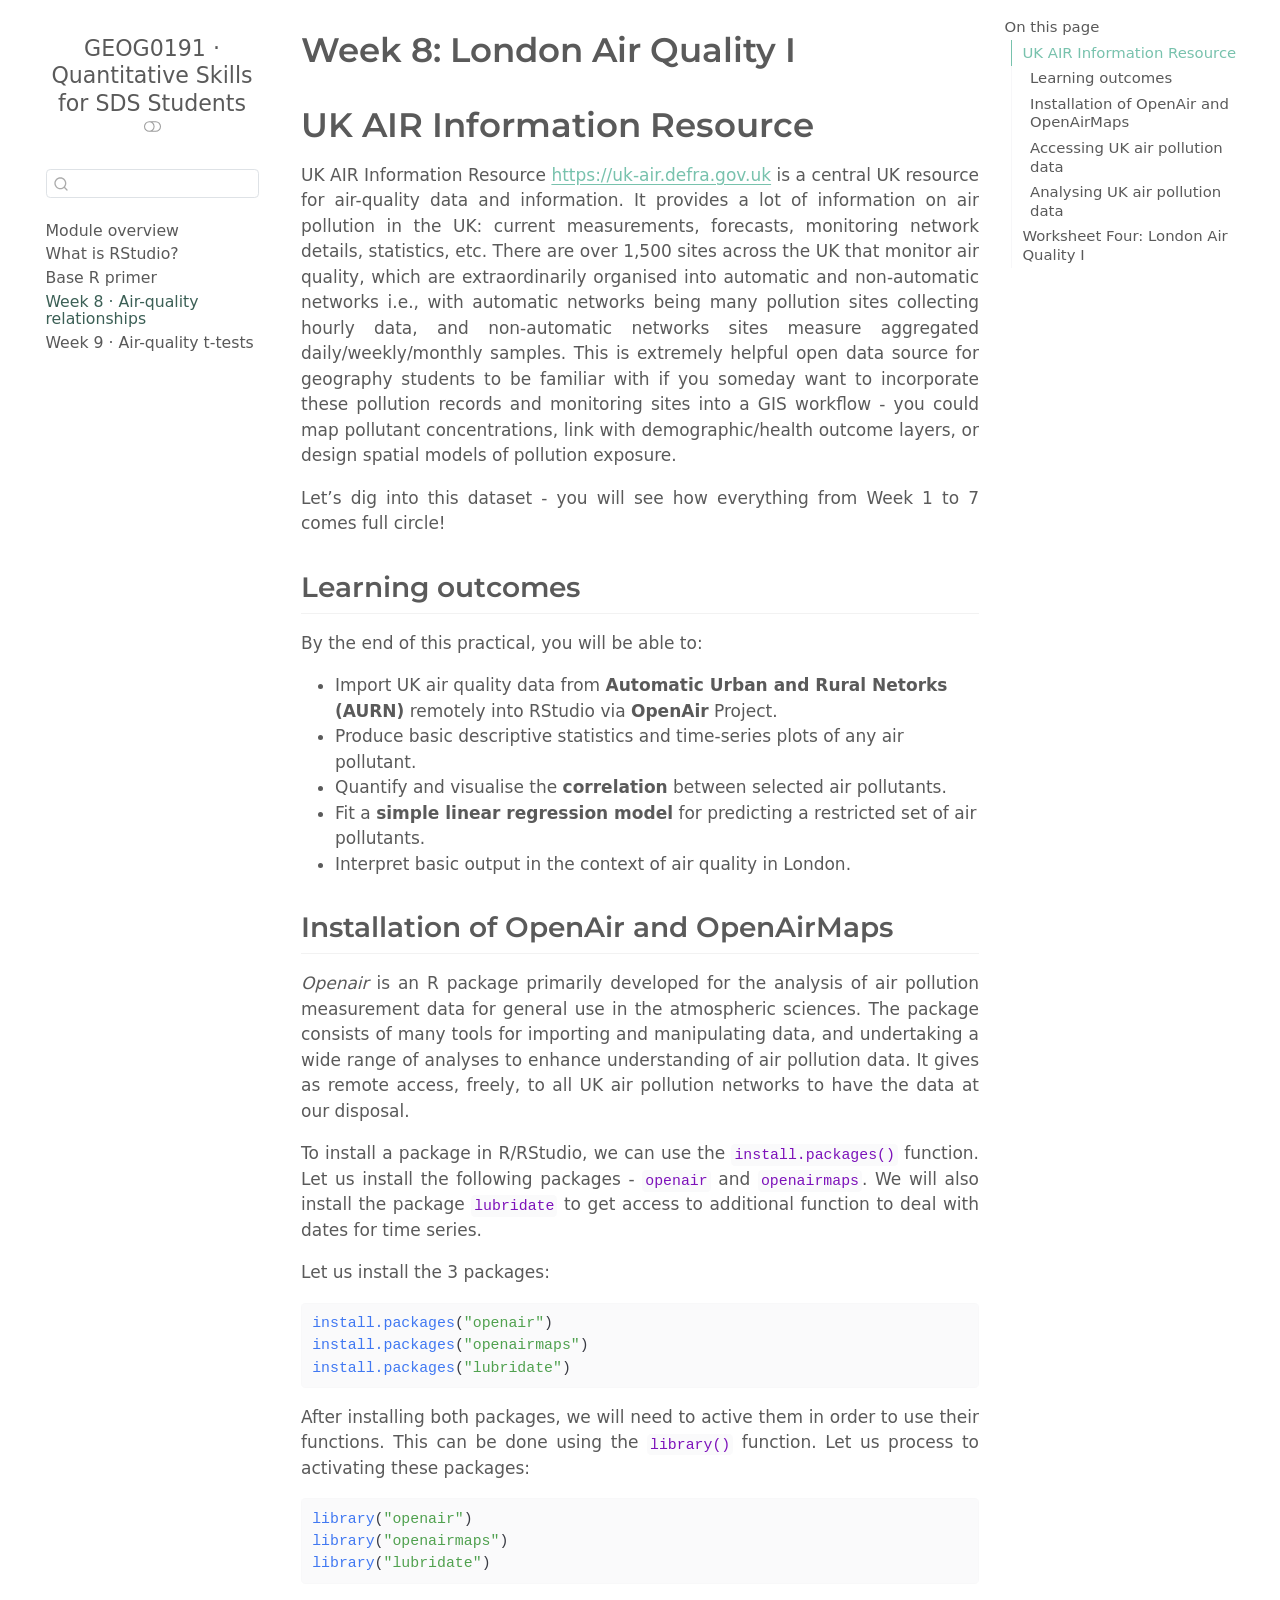
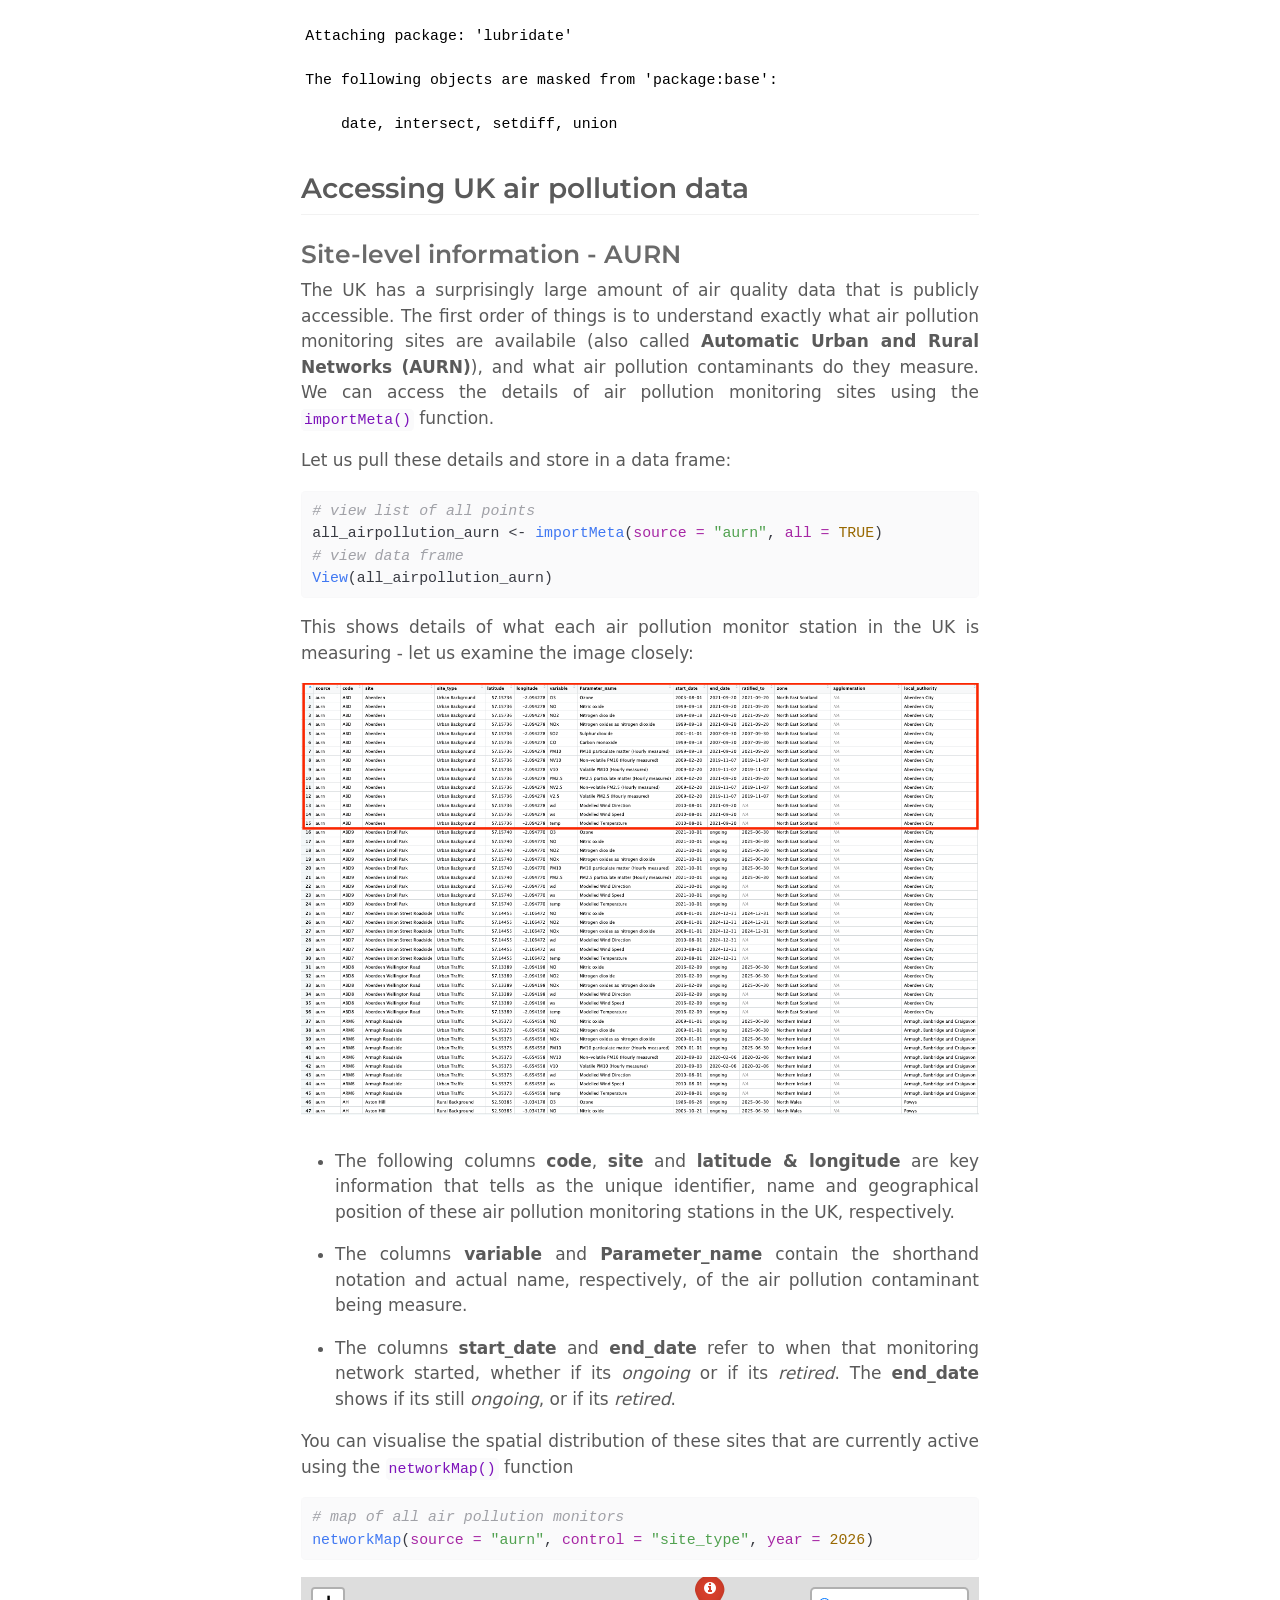
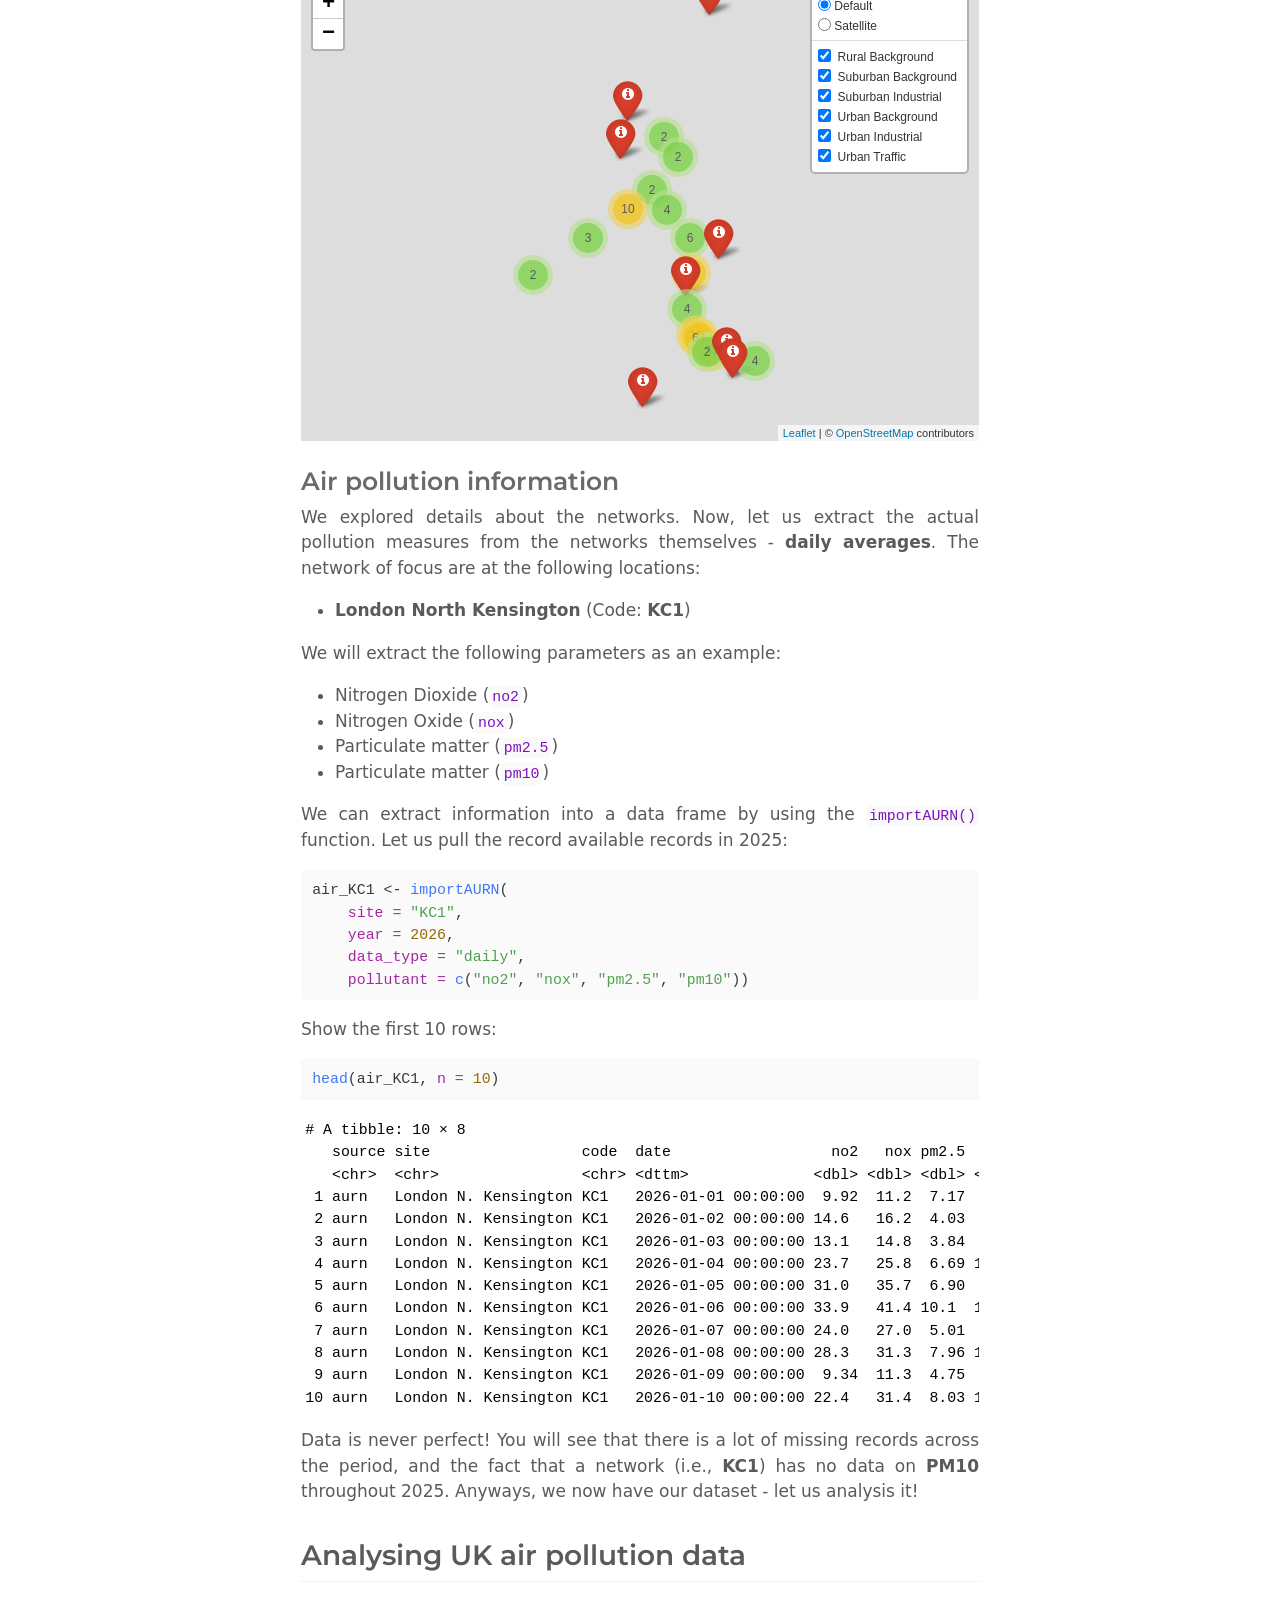
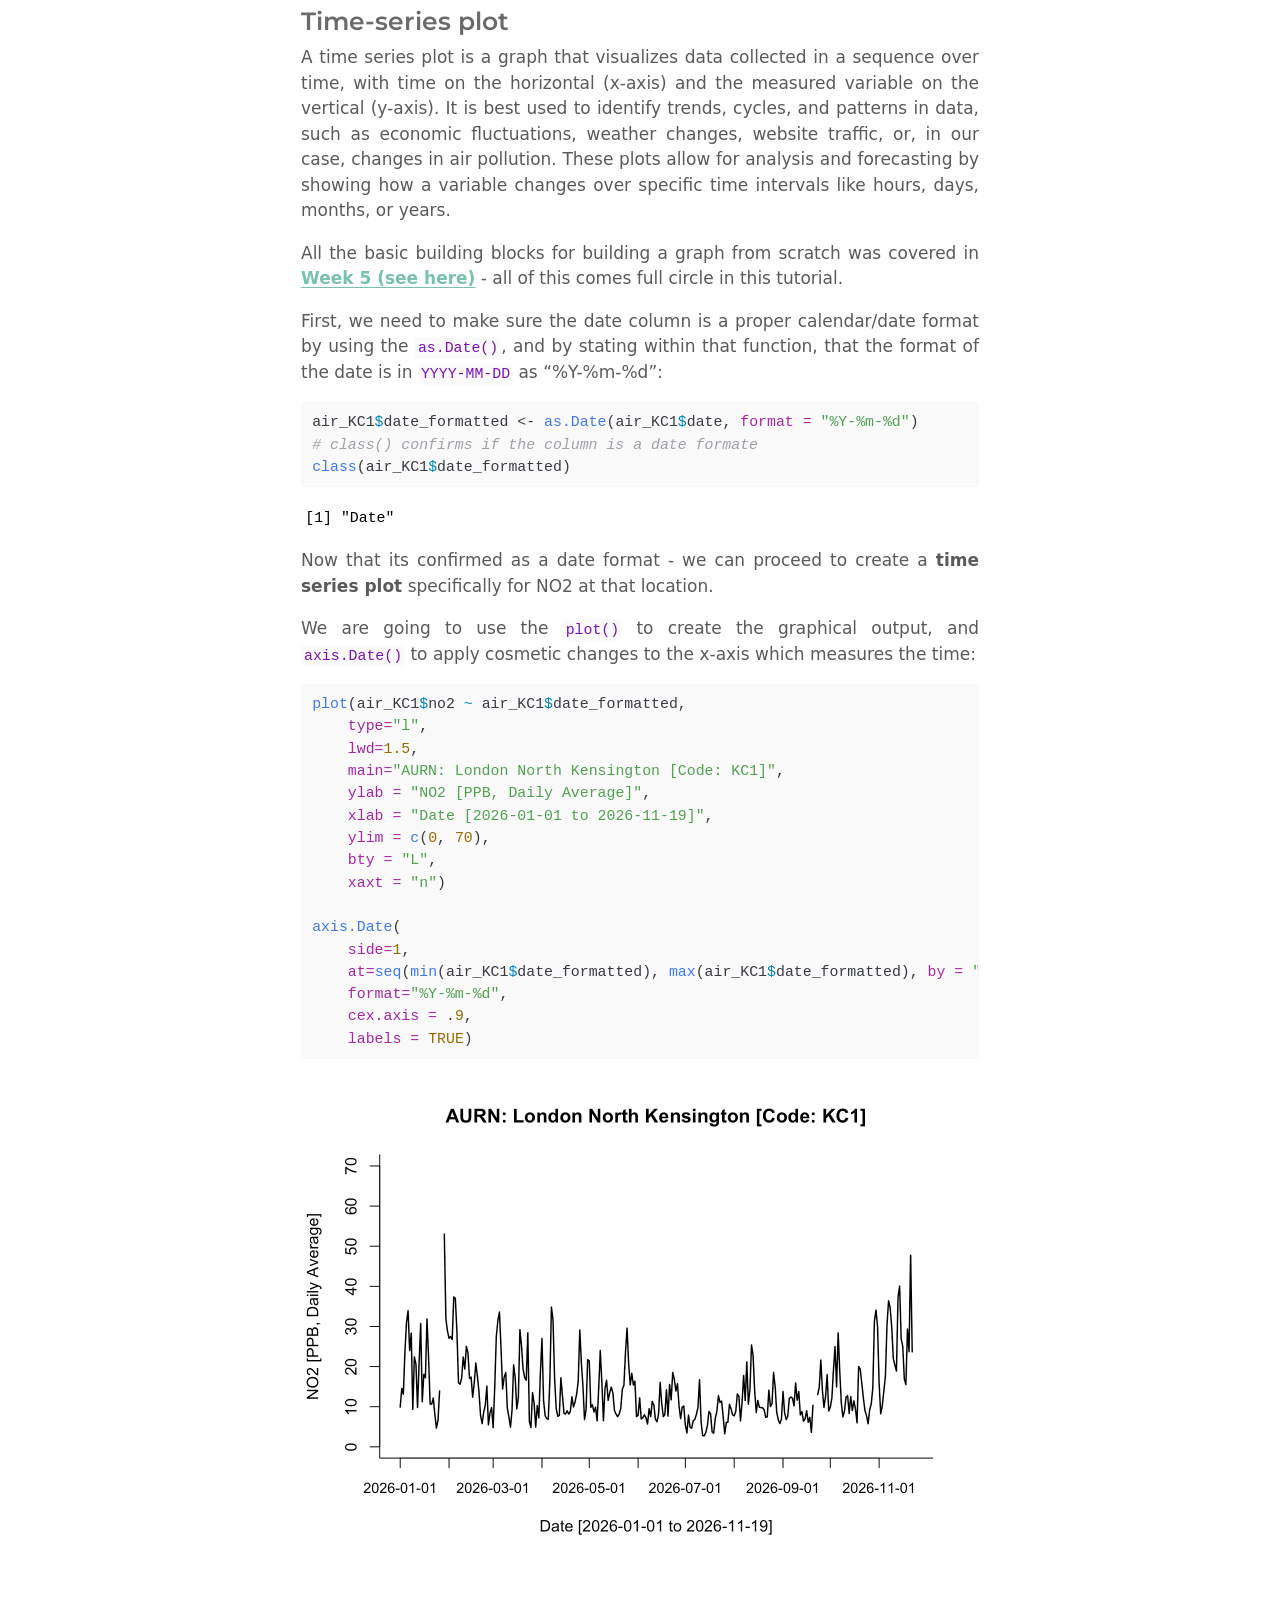
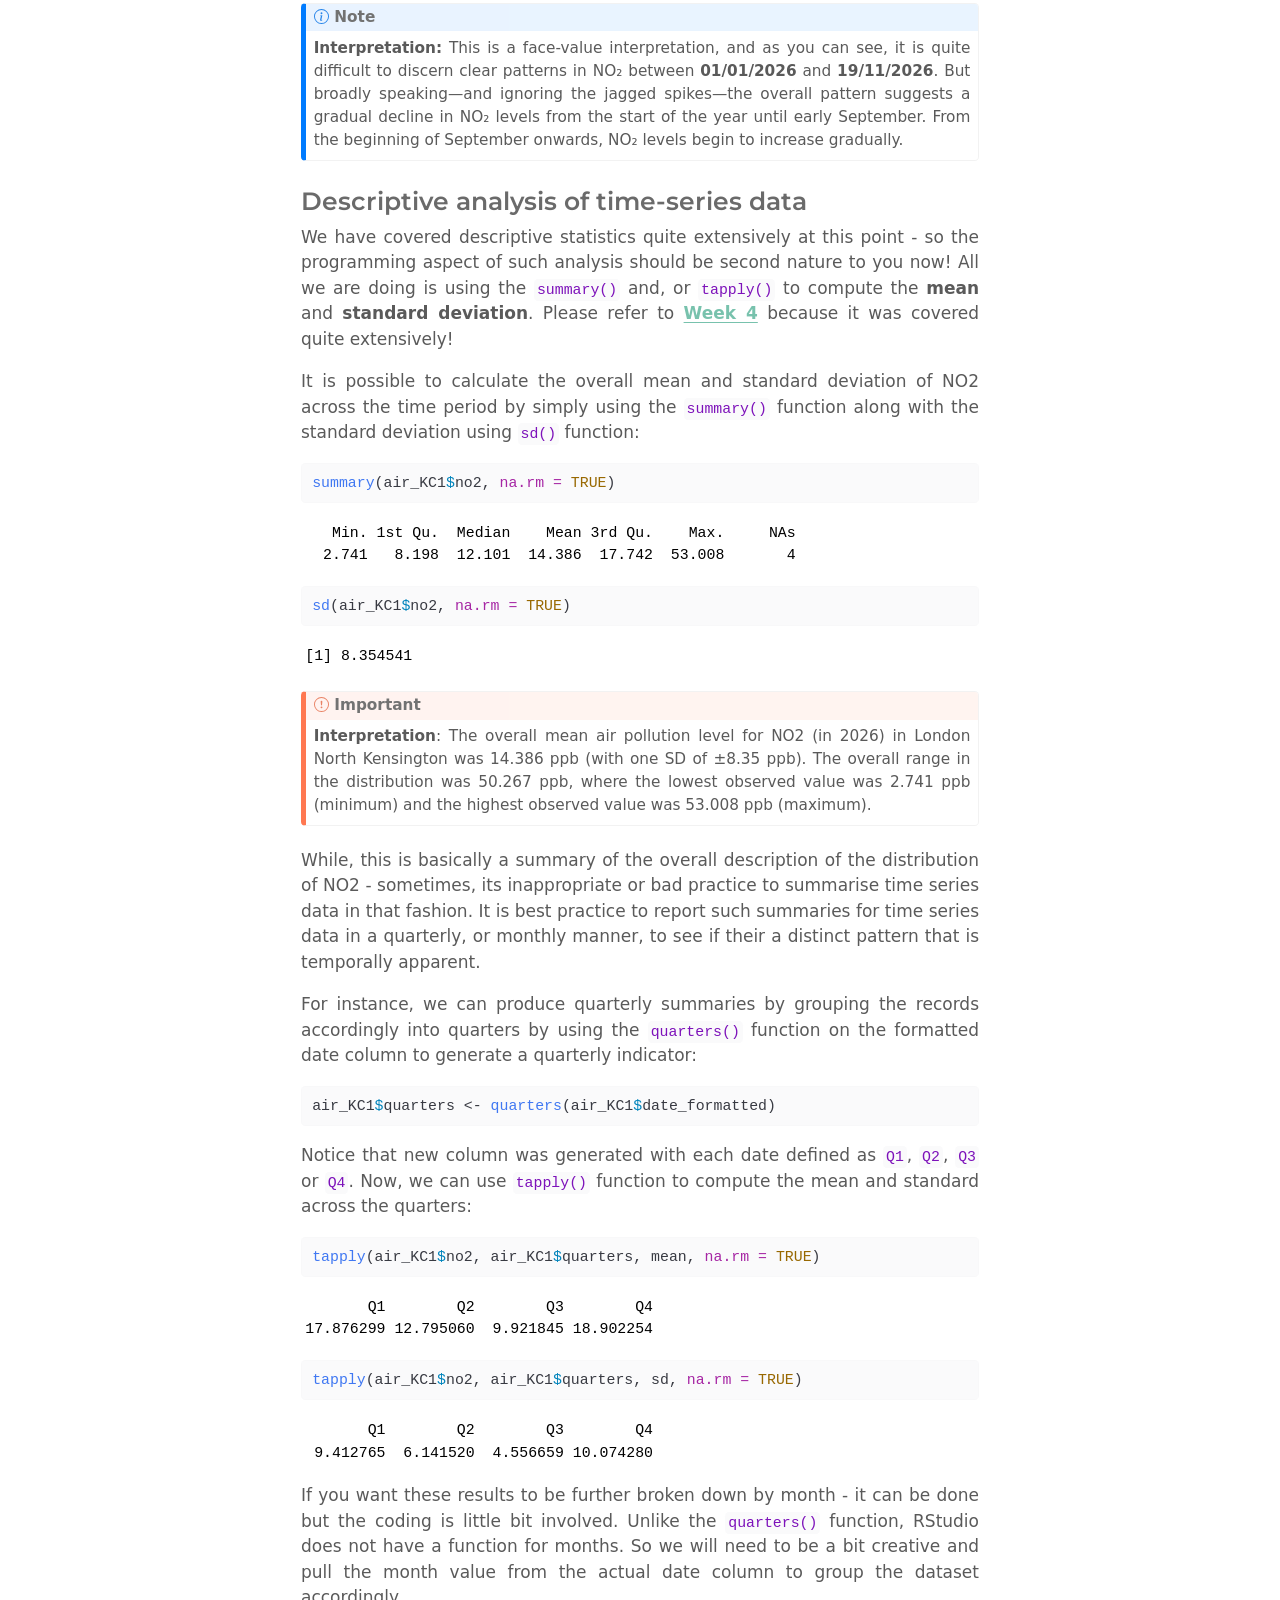
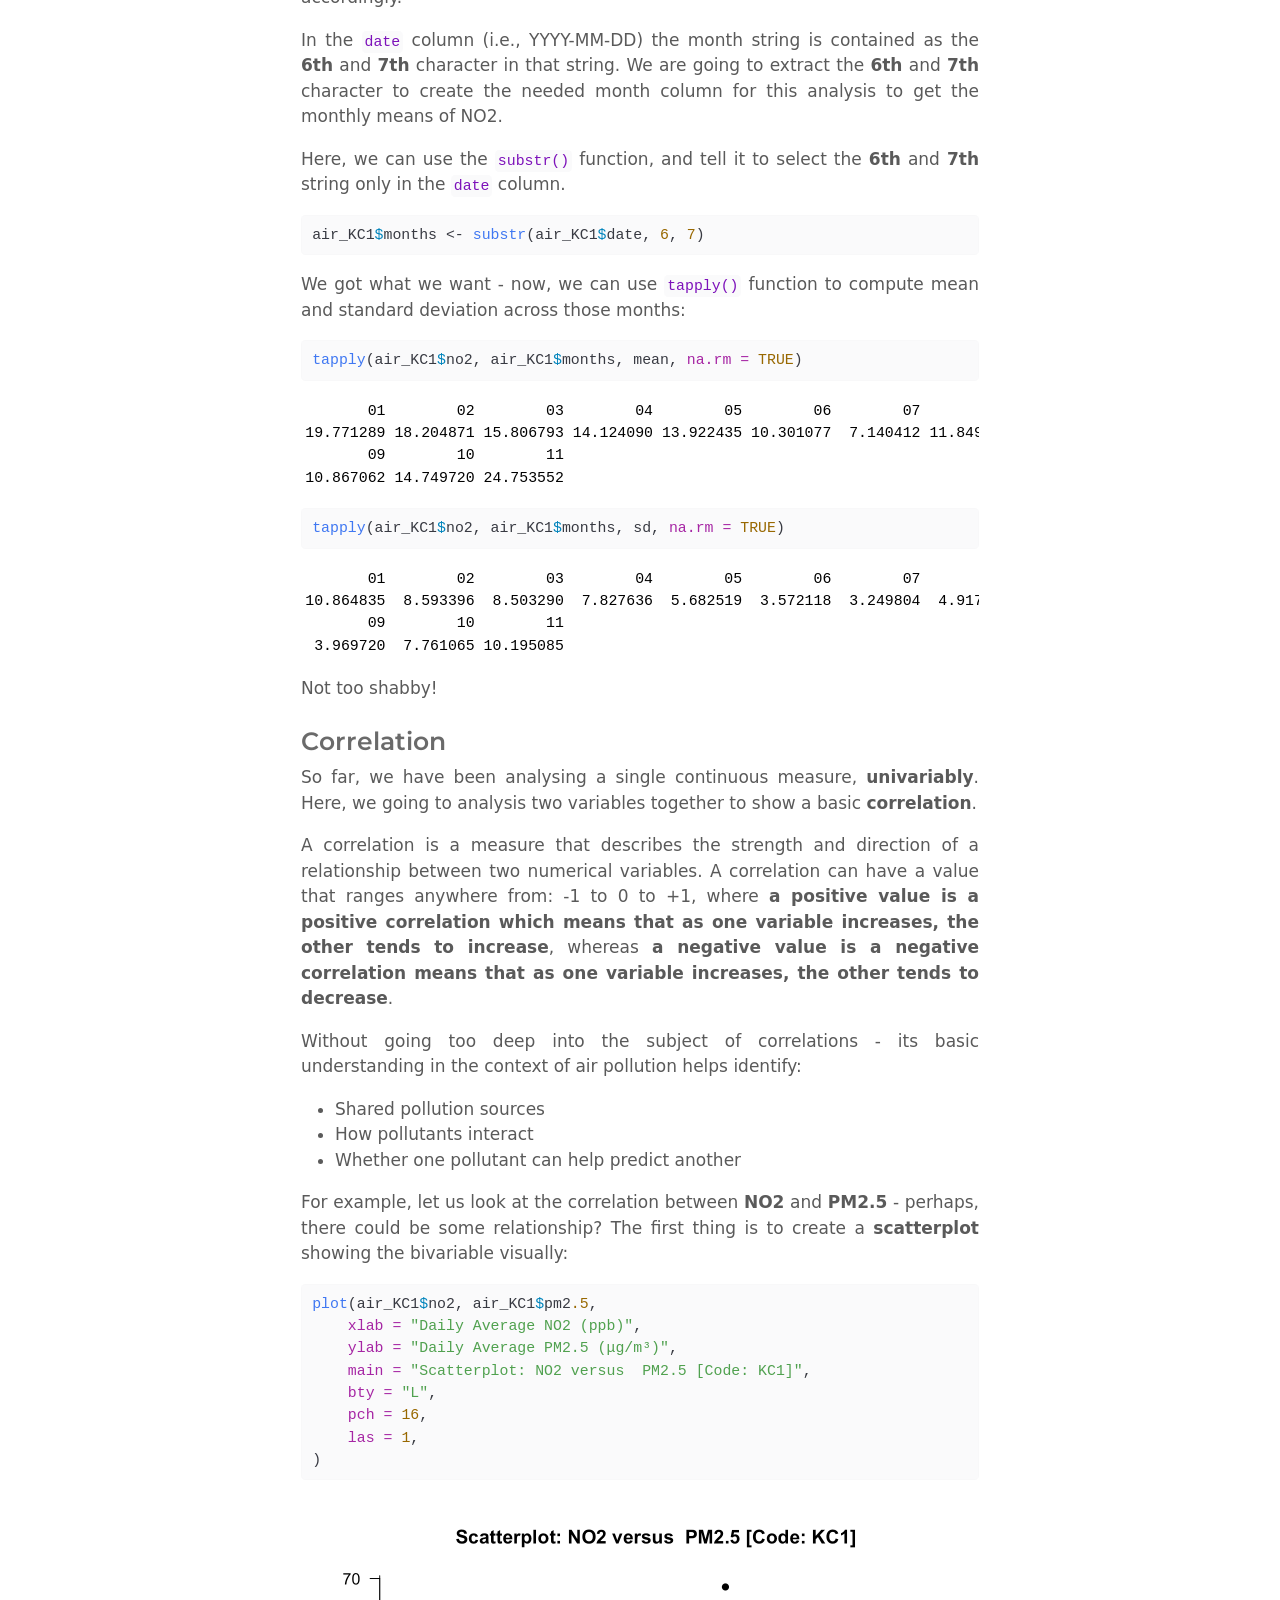
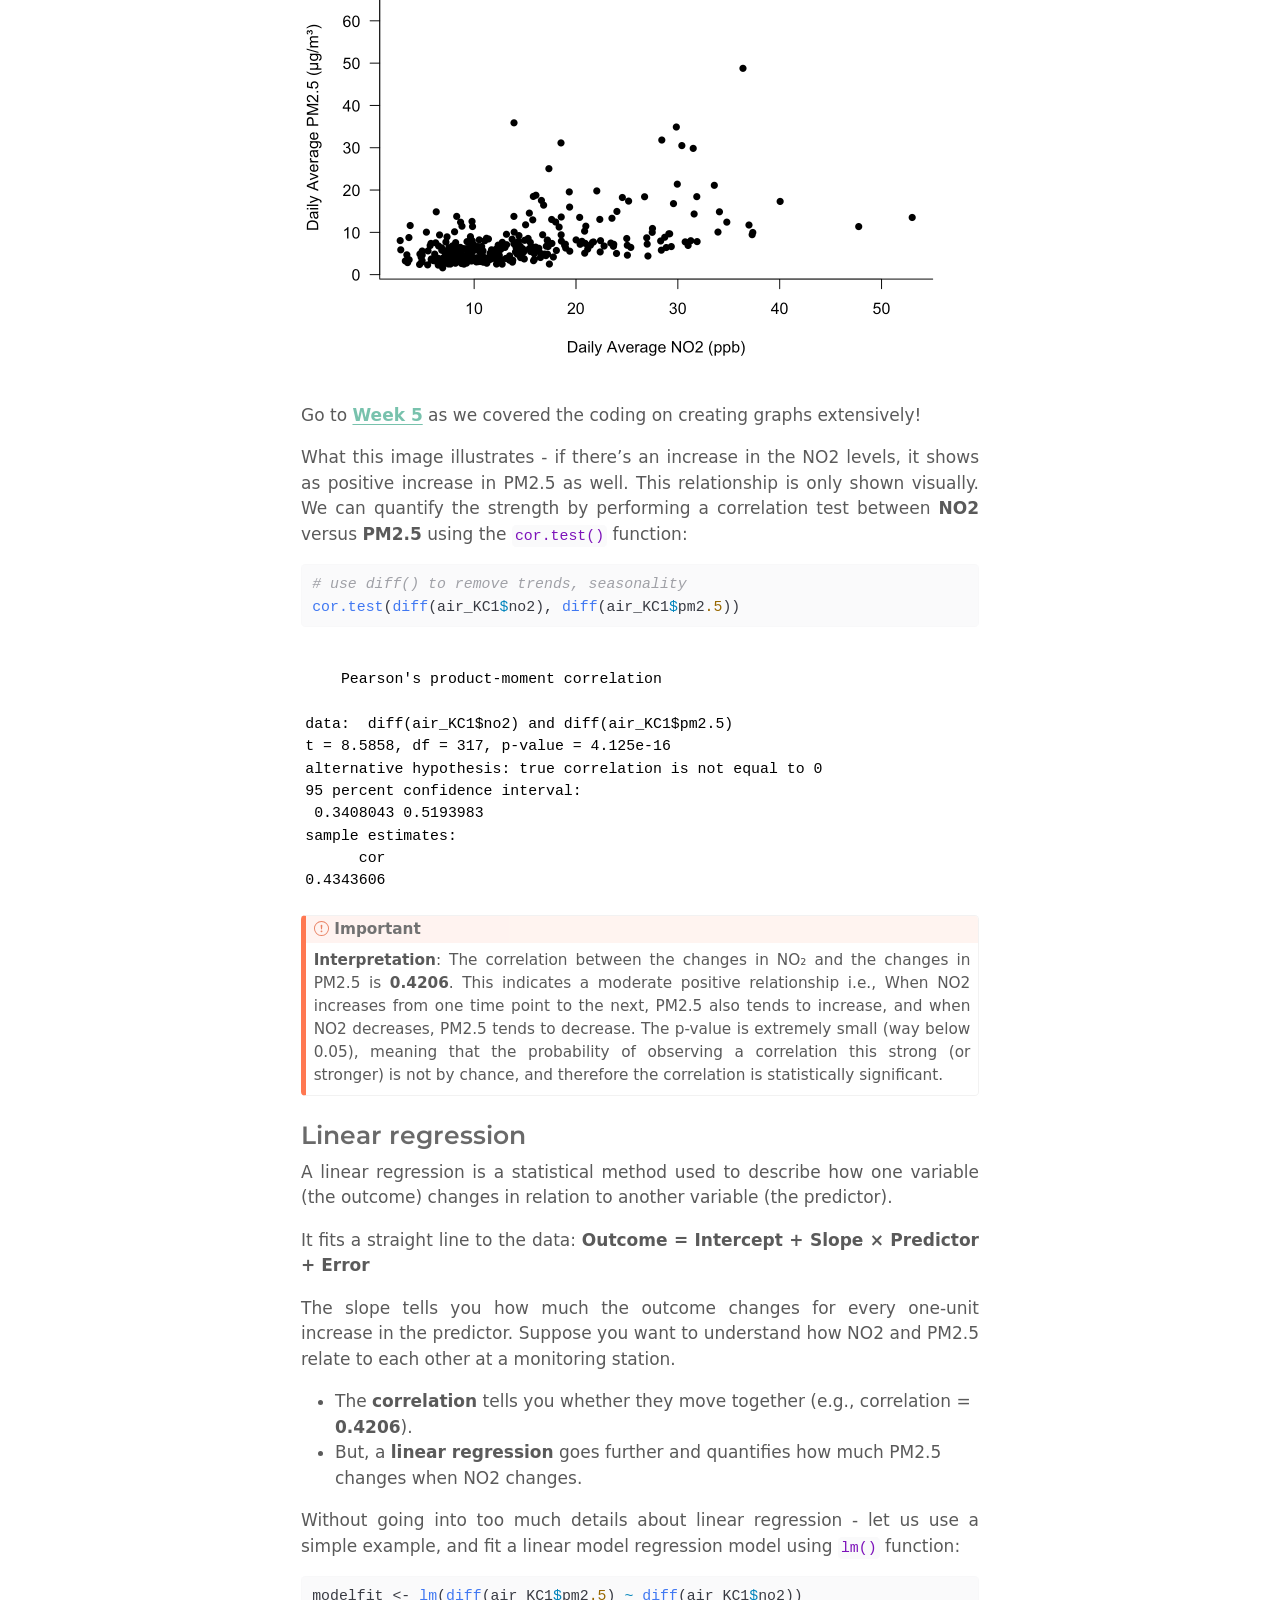
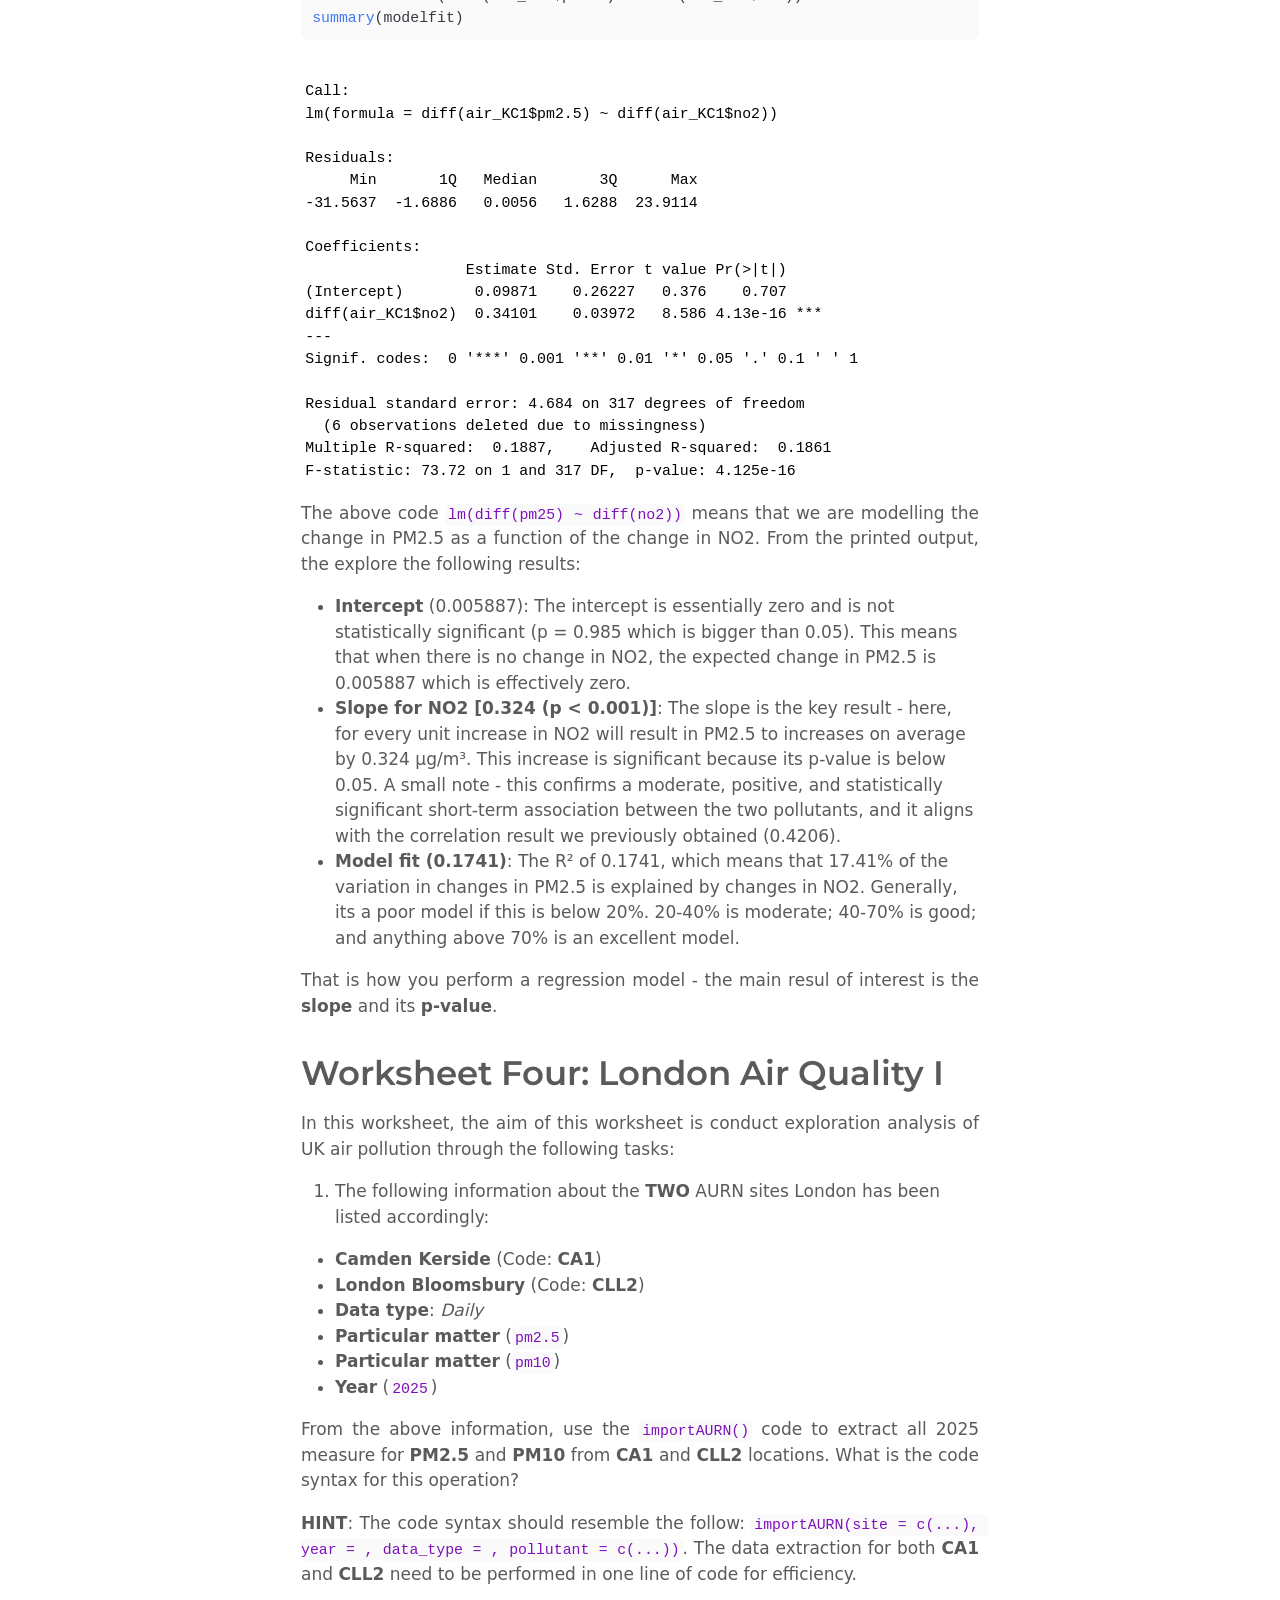
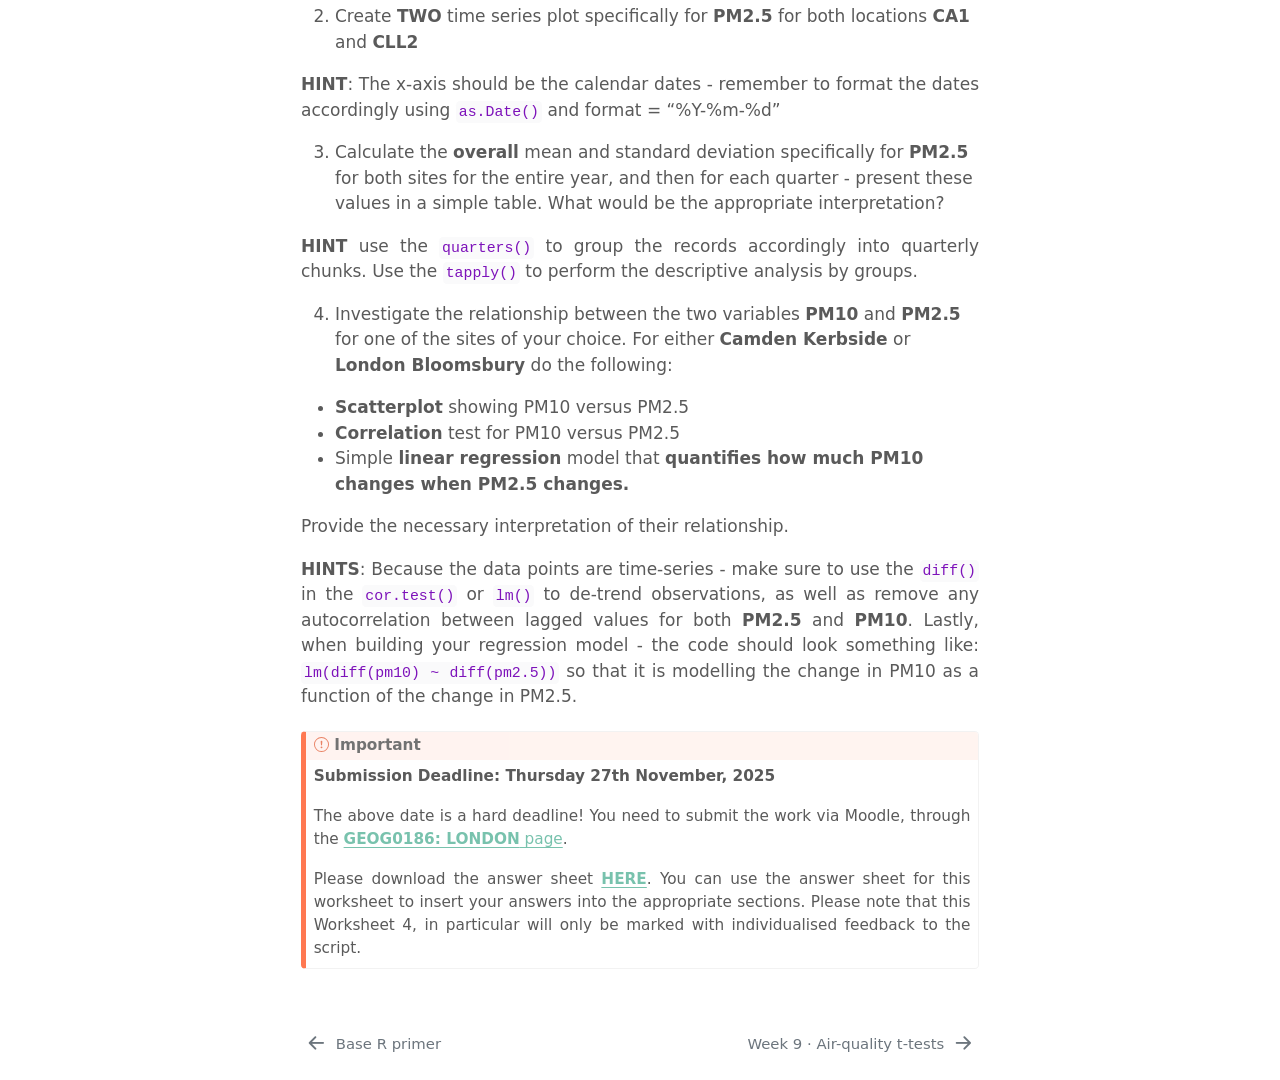
==== docs/09-london_airquality_relationships.html @ a3daf784 "Add GEOG0191 Quarto course website" ====
<!DOCTYPE html>
<html xmlns="http://www.w3.org/1999/xhtml" lang="en" xml:lang="en"><head>

<meta charset="utf-8">
<meta name="generator" content="quarto-1.11.9">

<meta name="viewport" content="width=device-width, initial-scale=1.0, user-scalable=yes">


<title>Week 8: London Air Quality I – GEOG0191 · Quantitative Skills for SDS Students</title>
<style>
/* Default styles provided by pandoc.
** See https://pandoc.org/MANUAL.html#variables-for-html for config info.
*/
span.smallcaps{font-variant: small-caps;}
div.columns{display: flex; gap: 1.5em;}
div.column{flex: auto;}
@media screen {
div.columns{gap: min(4vw, 1.5em);}
div.column{overflow-x: auto;}
}
div.hanging-indent{margin-left: 1.5em; text-indent: -1.5em;}
ul.task-list{list-style: none;}
ul.task-list li input[type="checkbox"] {
  width: 0.8em;
  margin: 0 0.8em 0.2em -1em; /* quarto-specific, see https://github.com/quarto-dev/quarto-cli/issues/4556 */ 
  vertical-align: middle;
}
/* CSS for syntax highlighting */
html { -webkit-text-size-adjust: 100%; }
pre > code.sourceCode { white-space: pre; position: relative; }
pre > code.sourceCode > span { display: inline-block; line-height: 1.25; }
pre > code.sourceCode > span:empty { height: 1.2em; }
.sourceCode { overflow: visible; }
code.sourceCode > span { color: inherit; text-decoration: inherit; }
div.sourceCode { margin: 1em 0; }
pre.sourceCode { margin: 0; }
@media screen {
div.sourceCode { overflow: auto; }
}
@media print {
pre > code.sourceCode { white-space: pre-wrap; }
pre > code.sourceCode > span { text-indent: -5em; padding-left: 5em; }
}
pre.numberSource code
  { counter-reset: source-line 0; }
pre.numberSource code > span
  { position: relative; left: -4em; counter-increment: source-line; }
pre.numberSource code > span > a:first-child::before
  { content: counter(source-line);
    position: relative; left: -1em; text-align: right; vertical-align: baseline;
    border: none; display: inline-block;
    -webkit-touch-callout: none; -webkit-user-select: none;
    -khtml-user-select: none; -moz-user-select: none;
    -ms-user-select: none; user-select: none;
    padding: 0 4px; width: 4em;
  }
pre.numberSource { margin-left: 3em;  padding-left: 4px; }
div.sourceCode
  {   }
@media screen {
pre > code.sourceCode > span > a:first-child::before { text-decoration: underline; }
}
</style>


<script src="site_libs/quarto-nav/quarto-nav.js"></script>
<script src="site_libs/quarto-nav/headroom.min.js"></script>
<script src="site_libs/clipboard/clipboard.min.js"></script>
<script src="site_libs/quarto-search/autocomplete.umd.js"></script>
<script src="site_libs/quarto-search/fuse.min.js"></script>
<script src="site_libs/quarto-search/quarto-search.js"></script>
<meta name="quarto:offset" content="./">
<link href="./10-london_airquality_ttests.html" rel="next">
<link href="./02-base_r_primer.html" rel="prev">
<script src="site_libs/quarto-html/quarto.js" type="module"></script>
<script src="site_libs/quarto-html/tabsets/tabsets.js" type="module"></script>
<script src="site_libs/quarto-html/scrollable-regions/scrollable-regions.js" type="module"></script>
<script src="site_libs/quarto-html/popper.min.js"></script>
<script src="site_libs/quarto-html/tippy.umd.min.js"></script>
<script src="site_libs/quarto-html/anchor.min.js"></script>
<link href="site_libs/quarto-html/tippy.css" rel="stylesheet">
<link href="site_libs/quarto-html/quarto-syntax-highlighting-c2b08e7e9e4d0725d7c99c9a799ba6e7.css" rel="stylesheet" class="quarto-color-scheme" id="quarto-text-highlighting-styles">
<link href="site_libs/quarto-html/quarto-syntax-highlighting-dark-b64bf133a05c9b35a1c1b0604a81005c.css" rel="stylesheet" class="quarto-color-scheme quarto-color-alternate" id="quarto-text-highlighting-styles">
<link href="site_libs/quarto-html/quarto-syntax-highlighting-c2b08e7e9e4d0725d7c99c9a799ba6e7.css" rel="stylesheet" class="quarto-color-scheme-extra" id="quarto-text-highlighting-styles">
<script src="site_libs/bootstrap/bootstrap.min.js"></script>
<link href="site_libs/bootstrap/bootstrap-icons.css" rel="stylesheet">
<link href="site_libs/bootstrap/bootstrap-5db68345d1c894ac25164dea69aedfac.min.css" rel="stylesheet" append-hash="true" class="quarto-color-scheme" id="quarto-bootstrap" data-mode="light">
<link href="site_libs/bootstrap/bootstrap-dark-2c276f5c0ceea2bc887d9467728f8e15.min.css" rel="stylesheet" append-hash="true" class="quarto-color-scheme quarto-color-alternate" id="quarto-bootstrap" data-mode="dark">
<link href="site_libs/bootstrap/bootstrap-5db68345d1c894ac25164dea69aedfac.min.css" rel="stylesheet" append-hash="true" class="quarto-color-scheme-extra" id="quarto-bootstrap" data-mode="light">
<script id="quarto-search-options" type="application/json">{
  "location": "sidebar",
  "copy-button": false,
  "collapse-after": 3,
  "panel-placement": "start",
  "type": "textbox",
  "limit": 50,
  "keyboard-shortcut": [
    "f",
    "/",
    "s"
  ],
  "show-item-context": false,
  "language": {
    "search-no-results-text": "No results",
    "search-matching-documents-text": "matching documents",
    "search-copy-link-title": "Copy link to search",
    "search-hide-matches-text": "Hide additional matches",
    "search-more-match-text": "more match in this document",
    "search-more-matches-text": "more matches in this document",
    "search-clear-button-title": "Clear",
    "search-text-placeholder": "",
    "search-detached-cancel-button-title": "Cancel",
    "search-submit-button-title": "Submit",
    "search-label": "Search"
  }
}</script>
<style>html{ scroll-behavior: smooth; }</style>
<link href="site_libs/htmltools-fill-0.5.9/fill.css" rel="stylesheet">
<script src="site_libs/htmlwidgets-1.6.4/htmlwidgets.js"></script>
<script src="site_libs/jquery-3.6.0/jquery-3.6.0.min.js"></script>
<link href="site_libs/leaflet-1.3.1/leaflet.css" rel="stylesheet">
<script src="site_libs/leaflet-1.3.1/leaflet.js"></script>
<link href="site_libs/leafletfix-1.0.0/leafletfix.css" rel="stylesheet">
<script src="site_libs/proj4-2.6.2/proj4.min.js"></script>
<script src="site_libs/Proj4Leaflet-1.0.1/proj4leaflet.js"></script>
<link href="site_libs/rstudio_leaflet-1.3.1/rstudio_leaflet.css" rel="stylesheet">
<script src="site_libs/leaflet-binding-2.2.3/leaflet.js"></script>
<script src="site_libs/leaflet-providers-3.0.0/leaflet-providers.js"></script>
<script src="site_libs/leaflet-providers-plugin-2.2.3/leaflet-providers-plugin.js"></script>
<link href="site_libs/leaflet-awesomemarkers-2.0.3/leaflet.awesome-markers.css" rel="stylesheet">
<script src="site_libs/leaflet-awesomemarkers-2.0.3/leaflet.awesome-markers.min.js"></script>
<link href="site_libs/fontawesome-4.7.0/font-awesome.min.css" rel="stylesheet">
<link href="site_libs/leaflet-markercluster-1.0.5/MarkerCluster.css" rel="stylesheet">
<link href="site_libs/leaflet-markercluster-1.0.5/MarkerCluster.Default.css" rel="stylesheet">
<script src="site_libs/leaflet-markercluster-1.0.5/leaflet.markercluster.js"></script>
<script src="site_libs/leaflet-markercluster-1.0.5/leaflet.markercluster.freezable.js"></script>
<script src="site_libs/leaflet-markercluster-1.0.5/leaflet.markercluster.layersupport.js"></script>


<link rel="stylesheet" href="assets/all_css/styles.css">
</head>

<body class="nav-sidebar floating quarto-light"><a id="quarto-skip-link" class="visually-hidden-focusable" href="#quarto-document-content">Skip to main content</a><script id="quarto-html-before-body" type="application/javascript">
    const toggleBodyColorMode = (bsSheetEl) => {
      const mode = bsSheetEl.getAttribute("data-mode");
      const bodyEl = window.document.querySelector("body");
      if (mode === "dark") {
        bodyEl.classList.add("quarto-dark");
        bodyEl.classList.remove("quarto-light");
      } else {
        bodyEl.classList.add("quarto-light");
        bodyEl.classList.remove("quarto-dark");
      }
    }
    const toggleBodyColorPrimary = () => {
      const bsSheetEl = window.document.querySelector("link#quarto-bootstrap:not([rel=disabled-stylesheet])");
      if (bsSheetEl) {
        toggleBodyColorMode(bsSheetEl);
      }
    }
    const setColorSchemeToggle = (alternate) => {
      const toggles = window.document.querySelectorAll('.quarto-color-scheme-toggle');
      for (let i=0; i < toggles.length; i++) {
        const toggle = toggles[i];
        if (toggle) {
          toggle.setAttribute("aria-checked", alternate ? "true" : "false");
          if (alternate) {
            toggle.classList.add("alternate");
          } else {
            toggle.classList.remove("alternate");
          }
        }
      }
    };
    const toggleColorMode = (alternate) => {
      // Switch the stylesheets
      const primaryStylesheets = window.document.querySelectorAll('link.quarto-color-scheme:not(.quarto-color-alternate)');
      const alternateStylesheets = window.document.querySelectorAll('link.quarto-color-scheme.quarto-color-alternate');
      manageTransitions('#quarto-margin-sidebar .nav-link', false);
      if (alternate) {
        // note: dark is layered on light, we don't disable primary!
        enableStylesheet(alternateStylesheets);
        for (const sheetNode of alternateStylesheets) {
          if (sheetNode.id === "quarto-bootstrap") {
            toggleBodyColorMode(sheetNode);
          }
        }
      } else {
        disableStylesheet(alternateStylesheets);
        enableStylesheet(primaryStylesheets)
        toggleBodyColorPrimary();
      }
      manageTransitions('#quarto-margin-sidebar .nav-link', true);
      // Switch the toggles
      setColorSchemeToggle(alternate)
    }
    // Hack to workaround the fact that safari doesn't
    // properly recolor the scrollbar when toggling (#1455).
    // Not run on load: stylesheets are set before first paint there, and
    // scrolling would undo the scroll to a URL fragment (#14973).
    // The one pixel nudge keeps the reader where they were.
    const refreshSafariScrollbar = () => {
      if (navigator.userAgent.indexOf('Safari') > 0 && navigator.userAgent.indexOf('Chrome') == -1) {
        manageTransitions("body", false);
        const scrollY = window.scrollY;
        window.scrollTo(0, scrollY > 0 ? scrollY - 1 : 1);
        setTimeout(() => {
          window.scrollTo(0, scrollY);
          manageTransitions("body", true);
        }, 40);
      }
    }
    const disableStylesheet = (stylesheets) => {
      for (let i=0; i < stylesheets.length; i++) {
        const stylesheet = stylesheets[i];
        stylesheet.rel = 'disabled-stylesheet';
      }
    }
    const enableStylesheet = (stylesheets) => {
      for (let i=0; i < stylesheets.length; i++) {
        const stylesheet = stylesheets[i];
        if(stylesheet.rel !== 'stylesheet') { // for Chrome, which will still FOUC without this check
          stylesheet.rel = 'stylesheet';
        }
      }
    }
    const manageTransitions = (selector, allowTransitions) => {
      const els = window.document.querySelectorAll(selector);
      for (let i=0; i < els.length; i++) {
        const el = els[i];
        if (allowTransitions) {
          el.classList.remove('notransition');
        } else {
          el.classList.add('notransition');
        }
      }
    }
    const isFileUrl = () => {
      return window.location.protocol === 'file:';
    }
    const hasAlternateSentinel = () => {
      let styleSentinel = getColorSchemeSentinel();
      if (styleSentinel !== null) {
        return styleSentinel === "alternate";
      } else {
        return false;
      }
    }
    const setStyleSentinel = (alternate) => {
      const value = alternate ? "alternate" : "default";
      if (!isFileUrl()) {
        window.localStorage.setItem("quarto-color-scheme", value);
      } else {
        localAlternateSentinel = value;
      }
    }
    const getColorSchemeSentinel = () => {
      if (!isFileUrl()) {
        const storageValue = window.localStorage.getItem("quarto-color-scheme");
        return storageValue != null ? storageValue : localAlternateSentinel;
      } else {
        return localAlternateSentinel;
      }
    }
    const toggleGiscusIfUsed = (isAlternate, darkModeDefault) => {
      const baseTheme = document.querySelector('#giscus-base-theme')?.value ?? 'light';
      const alternateTheme = document.querySelector('#giscus-alt-theme')?.value ?? 'dark';
      let newTheme = '';
      if(authorPrefersDark) {
        newTheme = isAlternate ? baseTheme : alternateTheme;
      } else {
        newTheme = isAlternate ? alternateTheme : baseTheme;
      }
      const changeGiscusTheme = () => {
        // From: https://github.com/giscus/giscus/issues/336
        const sendMessage = (message) => {
          const iframe = document.querySelector('iframe.giscus-frame');
          if (!iframe) return;
          iframe.contentWindow.postMessage({ giscus: message }, 'https://giscus.app');
        }
        sendMessage({
          setConfig: {
            theme: newTheme
          }
        });
      }
      const isGiscussLoaded = window.document.querySelector('iframe.giscus-frame') !== null;
      if (isGiscussLoaded) {
        changeGiscusTheme();
      }
    };
    const authorPrefersDark = false;
    const darkModeDefault = authorPrefersDark;
      document.querySelector('link#quarto-text-highlighting-styles.quarto-color-scheme-extra').rel = 'disabled-stylesheet';
      document.querySelector('link#quarto-bootstrap.quarto-color-scheme-extra').rel = 'disabled-stylesheet';
    let localAlternateSentinel = darkModeDefault ? 'alternate' : 'default';
    // Dark / light mode switch
    window.quartoToggleColorScheme = () => {
      // Read the current dark / light value
      let toAlternate = !hasAlternateSentinel();
      toggleColorMode(toAlternate);
      refreshSafariScrollbar();
      setStyleSentinel(toAlternate);
      toggleGiscusIfUsed(toAlternate, darkModeDefault);
      window.dispatchEvent(new Event('resize'));
    };
    // Switch to dark mode if need be
    if (hasAlternateSentinel()) {
      toggleColorMode(true);
    } else {
      toggleColorMode(false);
    }
  </script>

<div id="quarto-search-results"></div>
  <header id="quarto-header" class="headroom fixed-top">
  <nav class="quarto-secondary-nav" aria-label="Toolbar">
    <div class="container-fluid d-flex">
      <button type="button" class="quarto-btn-toggle btn" data-bs-toggle="collapse" role="button" data-bs-target=".quarto-sidebar-collapse-item" aria-controls="quarto-sidebar" aria-expanded="false" aria-label="Toggle sidebar navigation" onclick="if (window.quartoToggleHeadroom) { window.quartoToggleHeadroom(); }">
        <i class="bi bi-layout-text-sidebar-reverse"></i>
      </button>
        <nav class="quarto-page-breadcrumbs" aria-label="Breadcrumbs"><ol class="breadcrumb"><li class="breadcrumb-item"><a href="./09-london_airquality_relationships.html">Week 8 · Air-quality relationships</a></li></ol></nav>
        <a class="flex-grow-1" data-bs-toggle="collapse" data-bs-target=".quarto-sidebar-collapse-item" onclick="if (window.quartoToggleHeadroom) { window.quartoToggleHeadroom(); }">      
        </a>
      <button type="button" class="btn quarto-search-button" aria-label="Search" onclick="window.quartoOpenSearch();">
        <i class="bi bi-search"></i>
      </button>
    </div>
  </nav>
</header>
<!-- content -->
<div id="quarto-content" class="quarto-container page-columns page-rows-contents page-layout-article">
<!-- sidebar -->
  <nav id="quarto-sidebar" class="sidebar collapse collapse-horizontal quarto-sidebar-collapse-item sidebar-navigation floating overflow-auto" aria-label="Site">
    <div class="pt-lg-2 mt-2 text-left sidebar-header">
    <div class="sidebar-title mb-0 py-0">
      <a href="./">GEOG0191 · Quantitative Skills for SDS Students</a> 
        <div class="sidebar-tools-main">
  <button type="button" role="switch" aria-checked="false" class="quarto-color-scheme-toggle quarto-navigation-tool  px-1" onclick="window.quartoToggleColorScheme(); return false;" title="Toggle dark mode" aria-label="Toggle dark mode"><i class="bi"></i></button>
</div>
    </div>
      </div>
        <div class="mt-2 flex-shrink-0 align-items-center">
        <div class="sidebar-search">
        <div id="quarto-search" class="" title="Search"></div>
        </div>
        </div>
    <div class="sidebar-menu-container"> 
    <ul class="list-unstyled mt-1">
        <li class="sidebar-item">
  <div class="sidebar-item-container"> 
  <a href="./index.html" class="sidebar-item-text sidebar-link">
 <span class="menu-text">Module overview</span></a>
  </div>
</li>
        <li class="sidebar-item">
  <div class="sidebar-item-container"> 
  <a href="./01-what_is_rstudio.html" class="sidebar-item-text sidebar-link">
 <span class="menu-text">What is RStudio?</span></a>
  </div>
</li>
        <li class="sidebar-item">
  <div class="sidebar-item-container"> 
  <a href="./02-base_r_primer.html" class="sidebar-item-text sidebar-link">
 <span class="menu-text">Base R primer</span></a>
  </div>
</li>
        <li class="sidebar-item">
  <div class="sidebar-item-container"> 
  <a href="./09-london_airquality_relationships.html" class="sidebar-item-text sidebar-link active">
 <span class="menu-text">Week 8 · Air-quality relationships</span></a>
  </div>
</li>
        <li class="sidebar-item">
  <div class="sidebar-item-container"> 
  <a href="./10-london_airquality_ttests.html" class="sidebar-item-text sidebar-link">
 <span class="menu-text">Week 9 · Air-quality t-tests</span></a>
  </div>
</li>
    </ul>
    </div>
</nav>
<div id="quarto-sidebar-glass" class="quarto-sidebar-collapse-item" data-bs-toggle="collapse" data-bs-target=".quarto-sidebar-collapse-item"></div>
<!-- margin-sidebar -->
    <div id="quarto-margin-sidebar" class="sidebar margin-sidebar">
        <nav id="TOC" role="doc-toc" aria-labelledby="toc-title" class="toc-active">
    <h2 id="toc-title">On this page</h2>
   
  <ul>
  <li><a href="#uk-air-information-resource" id="toc-uk-air-information-resource" class="nav-link active" data-scroll-target="#uk-air-information-resource">UK AIR Information Resource</a>
  <ul class="collapse">
  <li><a href="#learning-outcomes" id="toc-learning-outcomes" class="nav-link" data-scroll-target="#learning-outcomes">Learning outcomes</a></li>
  <li><a href="#installation-of-openair-and-openairmaps" id="toc-installation-of-openair-and-openairmaps" class="nav-link" data-scroll-target="#installation-of-openair-and-openairmaps">Installation of OpenAir and OpenAirMaps</a></li>
  <li><a href="#accessing-uk-air-pollution-data" id="toc-accessing-uk-air-pollution-data" class="nav-link" data-scroll-target="#accessing-uk-air-pollution-data">Accessing UK air pollution data</a>
  <ul class="collapse">
  <li><a href="#site-level-information---aurn" id="toc-site-level-information---aurn" class="nav-link" data-scroll-target="#site-level-information---aurn">Site-level information - AURN</a></li>
  <li><a href="#air-pollution-information" id="toc-air-pollution-information" class="nav-link" data-scroll-target="#air-pollution-information">Air pollution information</a></li>
  </ul></li>
  <li><a href="#analysing-uk-air-pollution-data" id="toc-analysing-uk-air-pollution-data" class="nav-link" data-scroll-target="#analysing-uk-air-pollution-data">Analysing UK air pollution data</a>
  <ul class="collapse">
  <li><a href="#time-series-plot" id="toc-time-series-plot" class="nav-link" data-scroll-target="#time-series-plot">Time-series plot</a></li>
  <li><a href="#descriptive-analysis-of-time-series-data" id="toc-descriptive-analysis-of-time-series-data" class="nav-link" data-scroll-target="#descriptive-analysis-of-time-series-data">Descriptive analysis of time-series data</a></li>
  <li><a href="#correlation" id="toc-correlation" class="nav-link" data-scroll-target="#correlation">Correlation</a></li>
  <li><a href="#linear-regression" id="toc-linear-regression" class="nav-link" data-scroll-target="#linear-regression">Linear regression</a></li>
  </ul></li>
  </ul></li>
  <li><a href="#worksheet-four-london-air-quality-i" id="toc-worksheet-four-london-air-quality-i" class="nav-link" data-scroll-target="#worksheet-four-london-air-quality-i">Worksheet Four: London Air Quality I</a></li>
  </ul>
</nav>
    </div>
<!-- main -->
<main class="content" id="quarto-document-content" tabindex="-1">


<header id="title-block-header" class="quarto-title-block default">
<div class="quarto-title">
<h1 class="title">Week 8: London Air Quality I</h1>
</div>



<div class="quarto-title-meta">

    
  
    
  </div>
  


</header>


<section id="uk-air-information-resource" class="level1">
<h1>UK AIR Information Resource</h1>
<p>UK AIR Information Resource <a href="https://uk-air.defra.gov.uk">https://uk-air.defra.gov.uk</a> is a central UK resource for air-quality data and information. It provides a lot of information on air pollution in the UK: current measurements, forecasts, monitoring network details, statistics, etc. There are over 1,500 sites across the UK that monitor air quality, which are extraordinarily organised into automatic and non-automatic networks i.e., with automatic networks being many pollution sites collecting hourly data, and non-automatic networks sites measure aggregated daily/weekly/monthly samples. This is extremely helpful open data source for geography students to be familiar with if you someday want to incorporate these pollution records and monitoring sites into a GIS workflow - you could map pollutant concentrations, link with demographic/health outcome layers, or design spatial models of pollution exposure.</p>
<p>Let’s dig into this dataset - you will see how everything from Week 1 to 7 comes full circle!</p>
<section id="learning-outcomes" class="level2">
<h2 class="anchored" data-anchor-id="learning-outcomes">Learning outcomes</h2>
<p>By the end of this practical, you will be able to:</p>
<ul>
<li>Import UK air quality data from <strong>Automatic Urban and Rural Netorks (AURN)</strong> remotely into RStudio via <strong>OpenAir</strong> Project.</li>
<li>Produce basic descriptive statistics and time-series plots of any air pollutant.</li>
<li>Quantify and visualise the <strong>correlation</strong> between selected air pollutants.</li>
<li>Fit a <strong>simple linear regression model</strong> for predicting a restricted set of air pollutants.</li>
<li>Interpret basic output in the context of air quality in London.</li>
</ul>
</section>
<section id="installation-of-openair-and-openairmaps" class="level2">
<h2 class="anchored" data-anchor-id="installation-of-openair-and-openairmaps">Installation of OpenAir and OpenAirMaps</h2>
<p><em>Openair</em> is an R package primarily developed for the analysis of air pollution measurement data for general use in the atmospheric sciences. The package consists of many tools for importing and manipulating data, and undertaking a wide range of analyses to enhance understanding of air pollution data. It gives as remote access, freely, to all UK air pollution networks to have the data at our disposal.</p>
<p>To install a package in R/RStudio, we can use the <code>install.packages()</code> function. Let us install the following packages - <code>openair</code> and <code>openairmaps</code>. We will also install the package <code>lubridate</code> to get access to additional function to deal with dates for time series.</p>
<p>Let us install the 3 packages:</p>
<div class="cell">
<div class="code-copy-outer-scaffold"><div class="sourceCode cell-code" id="cb1"><pre class="sourceCode r code-with-copy"><code class="sourceCode r"><span id="cb1-1"><a href="#cb1-1" aria-hidden="true" tabindex="-1"></a><span class="fu">install.packages</span>(<span class="st">"openair"</span>)</span>
<span id="cb1-2"><a href="#cb1-2" aria-hidden="true" tabindex="-1"></a><span class="fu">install.packages</span>(<span class="st">"openairmaps"</span>)</span>
<span id="cb1-3"><a href="#cb1-3" aria-hidden="true" tabindex="-1"></a><span class="fu">install.packages</span>(<span class="st">"lubridate"</span>)</span></code></pre></div><button title="Copy to Clipboard" class="code-copy-button"><i class="bi"></i></button></div>
</div>
<p>After installing both packages, we will need to active them in order to use their functions. This can be done using the <code>library()</code> function. Let us process to activating these packages:</p>
<div class="cell">
<div class="code-copy-outer-scaffold"><div class="sourceCode cell-code" id="cb2"><pre class="sourceCode r code-with-copy"><code class="sourceCode r"><span id="cb2-1"><a href="#cb2-1" aria-hidden="true" tabindex="-1"></a><span class="fu">library</span>(<span class="st">"openair"</span>)</span>
<span id="cb2-2"><a href="#cb2-2" aria-hidden="true" tabindex="-1"></a><span class="fu">library</span>(<span class="st">"openairmaps"</span>)</span>
<span id="cb2-3"><a href="#cb2-3" aria-hidden="true" tabindex="-1"></a><span class="fu">library</span>(<span class="st">"lubridate"</span>)</span></code></pre></div><button title="Copy to Clipboard" class="code-copy-button"><i class="bi"></i></button></div>
<div class="cell-output cell-output-stderr">
<pre><code>
Attaching package: 'lubridate'</code></pre>
</div>
<div class="cell-output cell-output-stderr">
<pre><code>The following objects are masked from 'package:base':

    date, intersect, setdiff, union</code></pre>
</div>
</div>
</section>
<section id="accessing-uk-air-pollution-data" class="level2">
<h2 class="anchored" data-anchor-id="accessing-uk-air-pollution-data">Accessing UK air pollution data</h2>
<section id="site-level-information---aurn" class="level3">
<h3 class="anchored" data-anchor-id="site-level-information---aurn">Site-level information - AURN</h3>
<p>The UK has a surprisingly large amount of air quality data that is publicly accessible. The first order of things is to understand exactly what air pollution monitoring sites are availabile (also called <strong>Automatic Urban and Rural Networks (AURN)</strong>), and what air pollution contaminants do they measure. We can access the details of air pollution monitoring sites using the <code>importMeta()</code> function.</p>
<p>Let us pull these details and store in a data frame:</p>
<div class="cell">
<div class="code-copy-outer-scaffold"><div class="sourceCode cell-code" id="cb5"><pre class="sourceCode r code-with-copy"><code class="sourceCode r"><span id="cb5-1"><a href="#cb5-1" aria-hidden="true" tabindex="-1"></a><span class="co"># view list of all points</span></span>
<span id="cb5-2"><a href="#cb5-2" aria-hidden="true" tabindex="-1"></a>all_airpollution_aurn <span class="ot">&lt;-</span> <span class="fu">importMeta</span>(<span class="at">source =</span> <span class="st">"aurn"</span>, <span class="at">all =</span> <span class="cn">TRUE</span>)</span>
<span id="cb5-3"><a href="#cb5-3" aria-hidden="true" tabindex="-1"></a><span class="co"># view data frame</span></span>
<span id="cb5-4"><a href="#cb5-4" aria-hidden="true" tabindex="-1"></a><span class="fu">View</span>(all_airpollution_aurn)</span></code></pre></div><button title="Copy to Clipboard" class="code-copy-button"><i class="bi"></i></button></div>
</div>
<p>This shows details of what each air pollution monitor station in the UK is measuring - let us examine the image closely:</p>
<div class="cell" data-layout-align="center">
<div class="cell-output-display">
<div class="quarto-figure quarto-figure-center">
<figure class="figure">
<p><img src="assets/all_images/london_openair/dataframe_image.png" class="img-fluid quarto-figure quarto-figure-center figure-img" style="width:100.0%"></p>
</figure>
</div>
</div>
</div>
<ul>
<li><p>The following columns <strong>code</strong>, <strong>site</strong> and <strong>latitude &amp; longitude</strong> are key information that tells as the unique identifier, name and geographical position of these air pollution monitoring stations in the UK, respectively.</p></li>
<li><p>The columns <strong>variable</strong> and <strong>Parameter_name</strong> contain the shorthand notation and actual name, respectively, of the air pollution contaminant being measure.</p></li>
<li><p>The columns <strong>start_date</strong> and <strong>end_date</strong> refer to when that monitoring network started, whether if its <em>ongoing</em> or if its <em>retired</em>. The <strong>end_date</strong> shows if its still <em>ongoing</em>, or if its <em>retired</em>.</p></li>
</ul>
<p>You can visualise the spatial distribution of these sites that are currently active using the <code>networkMap()</code> function</p>
<div class="cell">
<div class="code-copy-outer-scaffold"><div class="sourceCode cell-code" id="cb6"><pre class="sourceCode r code-with-copy"><code class="sourceCode r"><span id="cb6-1"><a href="#cb6-1" aria-hidden="true" tabindex="-1"></a><span class="co"># map of all air pollution monitors</span></span>
<span id="cb6-2"><a href="#cb6-2" aria-hidden="true" tabindex="-1"></a><span class="fu">networkMap</span>(<span class="at">source =</span> <span class="st">"aurn"</span>, <span class="at">control =</span> <span class="st">"site_type"</span>, <span class="at">year =</span> <span class="dv">2026</span>)</span></code></pre></div><button title="Copy to Clipboard" class="code-copy-button"><i class="bi"></i></button></div>
<div class="cell-output-display">
<div class="leaflet html-widget html-fill-item" id="htmlwidget-4419f45be7126cd70c78" style="width:100%;height:464px;"></div>
<script type="application/json" data-for="htmlwidget-4419f45be7126cd70c78">{"x":{"options":{"crs":{"crsClass":"L.CRS.EPSG3857","code":null,"proj4def":null,"projectedBounds":null,"options":{}}},"calls":[{"method":"addProviderTiles","args":["OpenStreetMap",null,"Default",{"errorTileUrl":"","noWrap":false,"detectRetina":false}]},{"method":"addProviderTiles","args":["Esri.WorldImagery",null,"Satellite",{"errorTileUrl":"","noWrap":false,"detectRetina":false}]},{"method":"addAwesomeMarkers","args":[[52.50385,55.79216,55.862281,51.05625,51.149617,55.31531,53.46008,54.334497,55.18158,53.40337,60.13922,54.43951,50.7937,53.326444,51.782616,51.45617,52.2944,51.777874,57.734456,52.656308,53.374133,52.95049,52.2985,50.5976],[-3.034178,-3.2429,-3.205782,-2.68345,-1.438228,-3.206111,-2.472056,-0.80882,-2.45317,-1.752006,-1.185319,-7.900328,0.18125,-9.903917,-4.69237,0.634889,1.463497,1.04901,-4.776583,-0.381,-0.449788,1.122017,0.290917,-3.71651],{"icon":"info-circle","markerColor":["red","red","red","red","red","red","red","red","red","red","red","red","red","red","red","red","red","red","red","red","red","red","red","red"],"iconColor":"#FFFFFF","spin":false,"squareMarker":false,"iconRotate":0,"font":"monospace","prefix":"fa"},null,"Rural Background",{"interactive":true,"draggable":false,"keyboard":true,"title":"","alt":"","zIndexOffset":0,"opacity":1,"riseOnHover":false,"riseOffset":250},["<div style='font-family:sans-serif; font-size:13px; max-height:320px; overflow-y:auto; width:290px; padding-right:4px;'><div style='display:flex; align-items:center; gap:8px; margin-bottom:10px; padding-bottom:8px; border-bottom:2px solid #ddd;'><div style='width:14px; height:14px; border-radius:50%; flex-shrink:0; background:#d33d29;'><\/div><div style='flex:1;'><div style='font-size:15px; font-weight:700; color:#222; line-height:1.2;'>Aston Hill<\/div><div style='font-size:12px; font-weight:600; color:#d33d29; letter-spacing:0.03em; margin-top:2px;'>AURN - AH<\/div><\/div><\/div><div style='display:flex; align-items:flex-start; justify-content:space-between; margin-bottom:3px;'><span style='color:#888; min-width:100px;'>Site type<\/span><span style='font-weight:500; text-align:right;'>Rural Background<\/span><\/div><div style='display:flex; align-items:flex-start; justify-content:space-between; margin-bottom:3px;'><span style='color:#888; min-width:100px;'>Latitude<\/span><span style='font-weight:500; text-align:right;'>52.50385<\/span><\/div><div style='display:flex; align-items:flex-start; justify-content:space-between; margin-bottom:3px;'><span style='color:#888; min-width:100px;'>Longitude<\/span><span style='font-weight:500; text-align:right;'>-3.03418<\/span><\/div><div style='display:flex; align-items:flex-start; justify-content:space-between; margin-bottom:3px;'><span style='color:#888; min-width:100px;'>Zone<\/span><span style='font-weight:500; text-align:right;'>North Wales<\/span><\/div><div style='display:flex; align-items:flex-start; justify-content:space-between; margin-bottom:3px;'><span style='color:#888; min-width:100px;'>Agglomeration<\/span><span style='font-weight:500; text-align:right;'>-<\/span><\/div><div style='display:flex; align-items:flex-start; justify-content:space-between; margin-bottom:3px;'><span style='color:#888; min-width:100px;'>Local authority<\/span><span style='font-weight:500; text-align:right;'>Powys<\/span><\/div><div style='display:flex; align-items:flex-start; justify-content:space-between; margin-bottom:3px;'><span style='color:#888; min-width:100px;'>LMAM Provider<\/span><span style='font-weight:500; text-align:right;'>-<\/span><\/div><div style='display:flex; align-items:flex-start; justify-content:space-between; margin-bottom:3px;'><span style='color:#888; min-width:100px;'>Active from<\/span><span style='font-weight:500; text-align:right;'>1986-06-26<\/span><\/div><div style='display:flex; align-items:flex-start; justify-content:space-between; margin-bottom:3px;'><span style='color:#888; min-width:100px;'>Active to<\/span><span style='font-weight:500; text-align:right;'>Ongoing<\/span><\/div><div style='font-size:12px; font-weight:700; color:#444; margin-top:10px; margin-bottom:6px; padding-bottom:4px; border-bottom:1px solid #ddd;'>Variables &amp; Measurement Periods<\/div><div style='margin-bottom:6px; padding:5px 7px; background:#f5f5f5; border-radius:4px;'><span style='font-weight:600;'>O<sub>3<\/sub><\/span><span style='color:#666; font-size:11px;'> (Ozone)<\/span><br><span style='color:#888; font-size:11px;'>Start: 1986-06-26 &nbsp;|&nbsp; End: Ongoing<\/span><\/div><div style='margin-bottom:6px; padding:5px 7px; background:#f5f5f5; border-radius:4px;'><span style='font-weight:600;'>NO<\/span><span style='color:#666; font-size:11px;'> (Nitric oxide)<\/span><br><span style='color:#888; font-size:11px;'>Start: 2003-10-21 &nbsp;|&nbsp; End: Ongoing<\/span><\/div><div style='margin-bottom:6px; padding:5px 7px; background:#f5f5f5; border-radius:4px;'><span style='font-weight:600;'>NO<sub>2<\/sub><\/span><span style='color:#666; font-size:11px;'> (Nitrogen dioxide)<\/span><br><span style='color:#888; font-size:11px;'>Start: 2003-10-21 &nbsp;|&nbsp; End: Ongoing<\/span><\/div><div style='margin-bottom:6px; padding:5px 7px; background:#f5f5f5; border-radius:4px;'><span style='font-weight:600;'>NO<sub>x<\/sub><\/span><span style='color:#666; font-size:11px;'> (Nitrogen oxides as nitrogen dioxide)<\/span><br><span style='color:#888; font-size:11px;'>Start: 2003-10-21 &nbsp;|&nbsp; End: Ongoing<\/span><\/div><div style='margin-bottom:6px; padding:5px 7px; background:#f5f5f5; border-radius:4px;'><span style='font-weight:600;'>wind dir.<\/span><span style='color:#666; font-size:11px;'> (Modelled Wind Direction)<\/span><br><span style='color:#888; font-size:11px;'>Start: 2010-08-01 &nbsp;|&nbsp; End: Ongoing<\/span><\/div><div style='margin-bottom:6px; padding:5px 7px; background:#f5f5f5; border-radius:4px;'><span style='font-weight:600;'>wind spd.<\/span><span style='color:#666; font-size:11px;'> (Modelled Wind Speed)<\/span><br><span style='color:#888; font-size:11px;'>Start: 2010-08-01 &nbsp;|&nbsp; End: Ongoing<\/span><\/div><div style='margin-bottom:6px; padding:5px 7px; background:#f5f5f5; border-radius:4px;'><span style='font-weight:600;'>temperature<\/span><span style='color:#666; font-size:11px;'> (Modelled Temperature)<\/span><br><span style='color:#888; font-size:11px;'>Start: 2010-08-01 &nbsp;|&nbsp; End: Ongoing<\/span><\/div><\/div>","<div style='font-family:sans-serif; font-size:13px; max-height:320px; overflow-y:auto; width:290px; padding-right:4px;'><div style='display:flex; align-items:center; gap:8px; margin-bottom:10px; padding-bottom:8px; border-bottom:2px solid #ddd;'><div style='width:14px; height:14px; border-radius:50%; flex-shrink:0; background:#d33d29;'><\/div><div style='flex:1;'><div style='font-size:15px; font-weight:700; color:#222; line-height:1.2;'>Auchencorth Moss<\/div><div style='font-size:12px; font-weight:600; color:#d33d29; letter-spacing:0.03em; margin-top:2px;'>AURN - ACTH<\/div><\/div><\/div><div style='display:flex; align-items:flex-start; justify-content:space-between; margin-bottom:3px;'><span style='color:#888; min-width:100px;'>Site type<\/span><span style='font-weight:500; text-align:right;'>Rural Background<\/span><\/div><div style='display:flex; align-items:flex-start; justify-content:space-between; margin-bottom:3px;'><span style='color:#888; min-width:100px;'>Latitude<\/span><span style='font-weight:500; text-align:right;'>55.79216<\/span><\/div><div style='display:flex; align-items:flex-start; justify-content:space-between; margin-bottom:3px;'><span style='color:#888; min-width:100px;'>Longitude<\/span><span style='font-weight:500; text-align:right;'>-3.2429<\/span><\/div><div style='display:flex; align-items:flex-start; justify-content:space-between; margin-bottom:3px;'><span style='color:#888; min-width:100px;'>Zone<\/span><span style='font-weight:500; text-align:right;'>Central Scotland<\/span><\/div><div style='display:flex; align-items:flex-start; justify-content:space-between; margin-bottom:3px;'><span style='color:#888; min-width:100px;'>Agglomeration<\/span><span style='font-weight:500; text-align:right;'>-<\/span><\/div><div style='display:flex; align-items:flex-start; justify-content:space-between; margin-bottom:3px;'><span style='color:#888; min-width:100px;'>Local authority<\/span><span style='font-weight:500; text-align:right;'>Midlothian<\/span><\/div><div style='display:flex; align-items:flex-start; justify-content:space-between; margin-bottom:3px;'><span style='color:#888; min-width:100px;'>LMAM Provider<\/span><span style='font-weight:500; text-align:right;'>-<\/span><\/div><div style='display:flex; align-items:flex-start; justify-content:space-between; margin-bottom:3px;'><span style='color:#888; min-width:100px;'>Active from<\/span><span style='font-weight:500; text-align:right;'>2006-01-01<\/span><\/div><div style='display:flex; align-items:flex-start; justify-content:space-between; margin-bottom:3px;'><span style='color:#888; min-width:100px;'>Active to<\/span><span style='font-weight:500; text-align:right;'>Ongoing<\/span><\/div><div style='font-size:12px; font-weight:700; color:#444; margin-top:10px; margin-bottom:6px; padding-bottom:4px; border-bottom:1px solid #ddd;'>Variables &amp; Measurement Periods<\/div><div style='margin-bottom:6px; padding:5px 7px; background:#f5f5f5; border-radius:4px;'><span style='font-weight:600;'>O<sub>3<\/sub><\/span><span style='color:#666; font-size:11px;'> (Ozone)<\/span><br><span style='color:#888; font-size:11px;'>Start: 2006-11-01 &nbsp;|&nbsp; End: Ongoing<\/span><\/div><div style='margin-bottom:6px; padding:5px 7px; background:#f5f5f5; border-radius:4px;'><span style='font-weight:600;'>PM<sub>10<\/sub><\/span><span style='color:#666; font-size:11px;'> (PM10 particulate matter (Hourly measured))<\/span><br><span style='color:#888; font-size:11px;'>Start: 2006-01-01 &nbsp;|&nbsp; End: Ongoing<\/span><\/div><div style='margin-bottom:6px; padding:5px 7px; background:#f5f5f5; border-radius:4px;'><span style='font-weight:600;'>PM<sub>2.5<\/sub><\/span><span style='color:#666; font-size:11px;'> (PM2.5 particulate matter (Hourly measured))<\/span><br><span style='color:#888; font-size:11px;'>Start: 2006-01-01 &nbsp;|&nbsp; End: Ongoing<\/span><\/div><div style='margin-bottom:6px; padding:5px 7px; background:#f5f5f5; border-radius:4px;'><span style='font-weight:600;'>ETHANE<\/span><span style='color:#666; font-size:11px;'> (ethane)<\/span><br><span style='color:#888; font-size:11px;'>Start: 2006-09-04 &nbsp;|&nbsp; End: Ongoing<\/span><\/div><div style='margin-bottom:6px; padding:5px 7px; background:#f5f5f5; border-radius:4px;'><span style='font-weight:600;'>ETHENE<\/span><span style='color:#666; font-size:11px;'> (ethene)<\/span><br><span style='color:#888; font-size:11px;'>Start: 2006-09-04 &nbsp;|&nbsp; End: Ongoing<\/span><\/div><div style='margin-bottom:6px; padding:5px 7px; background:#f5f5f5; border-radius:4px;'><span style='font-weight:600;'>ETHYNE<\/span><span style='color:#666; font-size:11px;'> (ethyne)<\/span><br><span style='color:#888; font-size:11px;'>Start: 2006-09-04 &nbsp;|&nbsp; End: Ongoing<\/span><\/div><div style='margin-bottom:6px; padding:5px 7px; background:#f5f5f5; border-radius:4px;'><span style='font-weight:600;'>PROPANE<\/span><span style='color:#666; font-size:11px;'> (propane)<\/span><br><span style='color:#888; font-size:11px;'>Start: 2006-09-04 &nbsp;|&nbsp; End: Ongoing<\/span><\/div><div style='margin-bottom:6px; padding:5px 7px; background:#f5f5f5; border-radius:4px;'><span style='font-weight:600;'>PROPENE<\/span><span style='color:#666; font-size:11px;'> (propene)<\/span><br><span style='color:#888; font-size:11px;'>Start: 2006-09-04 &nbsp;|&nbsp; End: Ongoing<\/span><\/div><div style='margin-bottom:6px; padding:5px 7px; background:#f5f5f5; border-radius:4px;'><span style='font-weight:600;'>iBUTANE<\/span><span style='color:#666; font-size:11px;'> (iso-butane)<\/span><br><span style='color:#888; font-size:11px;'>Start: 2006-09-04 &nbsp;|&nbsp; End: Ongoing<\/span><\/div><div style='margin-bottom:6px; padding:5px 7px; background:#f5f5f5; border-radius:4px;'><span style='font-weight:600;'>nBUTANE<\/span><span style='color:#666; font-size:11px;'> (n-butane)<\/span><br><span style='color:#888; font-size:11px;'>Start: 2006-09-04 &nbsp;|&nbsp; End: Ongoing<\/span><\/div><div style='margin-bottom:6px; padding:5px 7px; background:#f5f5f5; border-radius:4px;'><span style='font-weight:600;'>iPENTANE<\/span><span style='color:#666; font-size:11px;'> (iso-pentane)<\/span><br><span style='color:#888; font-size:11px;'>Start: 2006-09-04 &nbsp;|&nbsp; End: Ongoing<\/span><\/div><div style='margin-bottom:6px; padding:5px 7px; background:#f5f5f5; border-radius:4px;'><span style='font-weight:600;'>nPENTANE<\/span><span style='color:#666; font-size:11px;'> (n-pentane)<\/span><br><span style='color:#888; font-size:11px;'>Start: 2006-09-04 &nbsp;|&nbsp; End: Ongoing<\/span><\/div><div style='margin-bottom:6px; padding:5px 7px; background:#f5f5f5; border-radius:4px;'><span style='font-weight:600;'>13BDIENE<\/span><span style='color:#666; font-size:11px;'> (1,3-butadiene)<\/span><br><span style='color:#888; font-size:11px;'>Start: 2006-09-04 &nbsp;|&nbsp; End: Ongoing<\/span><\/div><div style='margin-bottom:6px; padding:5px 7px; background:#f5f5f5; border-radius:4px;'><span style='font-weight:600;'>2MEPENT<\/span><span style='color:#666; font-size:11px;'> (2-methylpentane)<\/span><br><span style='color:#888; font-size:11px;'>Start: 2006-09-04 &nbsp;|&nbsp; End: Ongoing<\/span><\/div><div style='margin-bottom:6px; padding:5px 7px; background:#f5f5f5; border-radius:4px;'><span style='font-weight:600;'>ISOPRENE<\/span><span style='color:#666; font-size:11px;'> (isoprene)<\/span><br><span style='color:#888; font-size:11px;'>Start: 2006-09-04 &nbsp;|&nbsp; End: Ongoing<\/span><\/div><div style='margin-bottom:6px; padding:5px 7px; background:#f5f5f5; border-radius:4px;'><span style='font-weight:600;'>nHEXANE<\/span><span style='color:#666; font-size:11px;'> (n-hexane)<\/span><br><span style='color:#888; font-size:11px;'>Start: 2006-09-04 &nbsp;|&nbsp; End: Ongoing<\/span><\/div><div style='margin-bottom:6px; padding:5px 7px; background:#f5f5f5; border-radius:4px;'><span style='font-weight:600;'>nHEPTANE<\/span><span style='color:#666; font-size:11px;'> (n-heptane)<\/span><br><span style='color:#888; font-size:11px;'>Start: 2006-09-04 &nbsp;|&nbsp; End: Ongoing<\/span><\/div><div style='margin-bottom:6px; padding:5px 7px; background:#f5f5f5; border-radius:4px;'><span style='font-weight:600;'>iOCTANE<\/span><span style='color:#666; font-size:11px;'> (iso-octane)<\/span><br><span style='color:#888; font-size:11px;'>Start: 2006-09-04 &nbsp;|&nbsp; End: Ongoing<\/span><\/div><div style='margin-bottom:6px; padding:5px 7px; background:#f5f5f5; border-radius:4px;'><span style='font-weight:600;'>nOCTANE<\/span><span style='color:#666; font-size:11px;'> (n-octane)<\/span><br><span style='color:#888; font-size:11px;'>Start: 2006-09-04 &nbsp;|&nbsp; End: Ongoing<\/span><\/div><div style='margin-bottom:6px; padding:5px 7px; background:#f5f5f5; border-radius:4px;'><span style='font-weight:600;'>BENZENE<\/span><span style='color:#666; font-size:11px;'> (benzene)<\/span><br><span style='color:#888; font-size:11px;'>Start: 2006-09-04 &nbsp;|&nbsp; End: Ongoing<\/span><\/div><div style='margin-bottom:6px; padding:5px 7px; background:#f5f5f5; border-radius:4px;'><span style='font-weight:600;'>TOLUENE<\/span><span style='color:#666; font-size:11px;'> (toluene)<\/span><br><span style='color:#888; font-size:11px;'>Start: 2006-09-04 &nbsp;|&nbsp; End: Ongoing<\/span><\/div><div style='margin-bottom:6px; padding:5px 7px; background:#f5f5f5; border-radius:4px;'><span style='font-weight:600;'>ETHBENZ<\/span><span style='color:#666; font-size:11px;'> (ethylbenzene)<\/span><br><span style='color:#888; font-size:11px;'>Start: 2006-09-04 &nbsp;|&nbsp; End: Ongoing<\/span><\/div><div style='margin-bottom:6px; padding:5px 7px; background:#f5f5f5; border-radius:4px;'><span style='font-weight:600;'>mpXYLENE<\/span><span style='color:#666; font-size:11px;'> (m+p-xylene)<\/span><br><span style='color:#888; font-size:11px;'>Start: 2006-09-04 &nbsp;|&nbsp; End: Ongoing<\/span><\/div><div style='margin-bottom:6px; padding:5px 7px; background:#f5f5f5; border-radius:4px;'><span style='font-weight:600;'>oXYLENE<\/span><span style='color:#666; font-size:11px;'> (o-xylene)<\/span><br><span style='color:#888; font-size:11px;'>Start: 2006-09-04 &nbsp;|&nbsp; End: Ongoing<\/span><\/div><div style='margin-bottom:6px; padding:5px 7px; background:#f5f5f5; border-radius:4px;'><span style='font-weight:600;'>wind dir.<\/span><span style='color:#666; font-size:11px;'> (Modelled Wind Direction)<\/span><br><span style='color:#888; font-size:11px;'>Start: 2010-08-01 &nbsp;|&nbsp; End: Ongoing<\/span><\/div><div style='margin-bottom:6px; padding:5px 7px; background:#f5f5f5; border-radius:4px;'><span style='font-weight:600;'>wind spd.<\/span><span style='color:#666; font-size:11px;'> (Modelled Wind Speed)<\/span><br><span style='color:#888; font-size:11px;'>Start: 2010-08-01 &nbsp;|&nbsp; End: Ongoing<\/span><\/div><div style='margin-bottom:6px; padding:5px 7px; background:#f5f5f5; border-radius:4px;'><span style='font-weight:600;'>temperature<\/span><span style='color:#666; font-size:11px;'> (Modelled Temperature)<\/span><br><span style='color:#888; font-size:11px;'>Start: 2010-08-01 &nbsp;|&nbsp; End: Ongoing<\/span><\/div><\/div>","<div style='font-family:sans-serif; font-size:13px; max-height:320px; overflow-y:auto; width:290px; padding-right:4px;'><div style='display:flex; align-items:center; gap:8px; margin-bottom:10px; padding-bottom:8px; border-bottom:2px solid #ddd;'><div style='width:14px; height:14px; border-radius:50%; flex-shrink:0; background:#d33d29;'><\/div><div style='flex:1;'><div style='font-size:15px; font-weight:700; color:#222; line-height:1.2;'>Bush Estate<\/div><div style='font-size:12px; font-weight:600; color:#d33d29; letter-spacing:0.03em; margin-top:2px;'>AURN - BUSH<\/div><\/div><\/div><div style='display:flex; align-items:flex-start; justify-content:space-between; margin-bottom:3px;'><span style='color:#888; min-width:100px;'>Site type<\/span><span style='font-weight:500; text-align:right;'>Rural Background<\/span><\/div><div style='display:flex; align-items:flex-start; justify-content:space-between; margin-bottom:3px;'><span style='color:#888; min-width:100px;'>Latitude<\/span><span style='font-weight:500; text-align:right;'>55.86228<\/span><\/div><div style='display:flex; align-items:flex-start; justify-content:space-between; margin-bottom:3px;'><span style='color:#888; min-width:100px;'>Longitude<\/span><span style='font-weight:500; text-align:right;'>-3.20578<\/span><\/div><div style='display:flex; align-items:flex-start; justify-content:space-between; margin-bottom:3px;'><span style='color:#888; min-width:100px;'>Zone<\/span><span style='font-weight:500; text-align:right;'>Central Scotland<\/span><\/div><div style='display:flex; align-items:flex-start; justify-content:space-between; margin-bottom:3px;'><span style='color:#888; min-width:100px;'>Agglomeration<\/span><span style='font-weight:500; text-align:right;'>-<\/span><\/div><div style='display:flex; align-items:flex-start; justify-content:space-between; margin-bottom:3px;'><span style='color:#888; min-width:100px;'>Local authority<\/span><span style='font-weight:500; text-align:right;'>Midlothian<\/span><\/div><div style='display:flex; align-items:flex-start; justify-content:space-between; margin-bottom:3px;'><span style='color:#888; min-width:100px;'>LMAM Provider<\/span><span style='font-weight:500; text-align:right;'>-<\/span><\/div><div style='display:flex; align-items:flex-start; justify-content:space-between; margin-bottom:3px;'><span style='color:#888; min-width:100px;'>Active from<\/span><span style='font-weight:500; text-align:right;'>1986-04-01<\/span><\/div><div style='display:flex; align-items:flex-start; justify-content:space-between; margin-bottom:3px;'><span style='color:#888; min-width:100px;'>Active to<\/span><span style='font-weight:500; text-align:right;'>Ongoing<\/span><\/div><div style='font-size:12px; font-weight:700; color:#444; margin-top:10px; margin-bottom:6px; padding-bottom:4px; border-bottom:1px solid #ddd;'>Variables &amp; Measurement Periods<\/div><div style='margin-bottom:6px; padding:5px 7px; background:#f5f5f5; border-radius:4px;'><span style='font-weight:600;'>O<sub>3<\/sub><\/span><span style='color:#666; font-size:11px;'> (Ozone)<\/span><br><span style='color:#888; font-size:11px;'>Start: 1986-04-01 &nbsp;|&nbsp; End: Ongoing<\/span><\/div><div style='margin-bottom:6px; padding:5px 7px; background:#f5f5f5; border-radius:4px;'><span style='font-weight:600;'>NO<\/span><span style='color:#666; font-size:11px;'> (Nitric oxide)<\/span><br><span style='color:#888; font-size:11px;'>Start: 2003-10-09 &nbsp;|&nbsp; End: Ongoing<\/span><\/div><div style='margin-bottom:6px; padding:5px 7px; background:#f5f5f5; border-radius:4px;'><span style='font-weight:600;'>NO<sub>2<\/sub><\/span><span style='color:#666; font-size:11px;'> (Nitrogen dioxide)<\/span><br><span style='color:#888; font-size:11px;'>Start: 2003-10-09 &nbsp;|&nbsp; End: Ongoing<\/span><\/div><div style='margin-bottom:6px; padding:5px 7px; background:#f5f5f5; border-radius:4px;'><span style='font-weight:600;'>NO<sub>x<\/sub><\/span><span style='color:#666; font-size:11px;'> (Nitrogen oxides as nitrogen dioxide)<\/span><br><span style='color:#888; font-size:11px;'>Start: 2003-10-09 &nbsp;|&nbsp; End: Ongoing<\/span><\/div><div style='margin-bottom:6px; padding:5px 7px; background:#f5f5f5; border-radius:4px;'><span style='font-weight:600;'>wind dir.<\/span><span style='color:#666; font-size:11px;'> (Modelled Wind Direction)<\/span><br><span style='color:#888; font-size:11px;'>Start: 2010-08-01 &nbsp;|&nbsp; End: Ongoing<\/span><\/div><div style='margin-bottom:6px; padding:5px 7px; background:#f5f5f5; border-radius:4px;'><span style='font-weight:600;'>wind spd.<\/span><span style='color:#666; font-size:11px;'> (Modelled Wind Speed)<\/span><br><span style='color:#888; font-size:11px;'>Start: 2010-08-01 &nbsp;|&nbsp; End: Ongoing<\/span><\/div><div style='margin-bottom:6px; padding:5px 7px; background:#f5f5f5; border-radius:4px;'><span style='font-weight:600;'>temperature<\/span><span style='color:#666; font-size:11px;'> (Modelled Temperature)<\/span><br><span style='color:#888; font-size:11px;'>Start: 2010-08-01 &nbsp;|&nbsp; End: Ongoing<\/span><\/div><\/div>","<div style='font-family:sans-serif; font-size:13px; max-height:320px; overflow-y:auto; width:290px; padding-right:4px;'><div style='display:flex; align-items:center; gap:8px; margin-bottom:10px; padding-bottom:8px; border-bottom:2px solid #ddd;'><div style='width:14px; height:14px; border-radius:50%; flex-shrink:0; background:#d33d29;'><\/div><div style='flex:1;'><div style='font-size:15px; font-weight:700; color:#222; line-height:1.2;'>Charlton Mackrell<\/div><div style='font-size:12px; font-weight:600; color:#d33d29; letter-spacing:0.03em; margin-top:2px;'>AURN - MACK<\/div><\/div><\/div><div style='display:flex; align-items:flex-start; justify-content:space-between; margin-bottom:3px;'><span style='color:#888; min-width:100px;'>Site type<\/span><span style='font-weight:500; text-align:right;'>Rural Background<\/span><\/div><div style='display:flex; align-items:flex-start; justify-content:space-between; margin-bottom:3px;'><span style='color:#888; min-width:100px;'>Latitude<\/span><span style='font-weight:500; text-align:right;'>51.05625<\/span><\/div><div style='display:flex; align-items:flex-start; justify-content:space-between; margin-bottom:3px;'><span style='color:#888; min-width:100px;'>Longitude<\/span><span style='font-weight:500; text-align:right;'>-2.68345<\/span><\/div><div style='display:flex; align-items:flex-start; justify-content:space-between; margin-bottom:3px;'><span style='color:#888; min-width:100px;'>Zone<\/span><span style='font-weight:500; text-align:right;'>South West<\/span><\/div><div style='display:flex; align-items:flex-start; justify-content:space-between; margin-bottom:3px;'><span style='color:#888; min-width:100px;'>Agglomeration<\/span><span style='font-weight:500; text-align:right;'>-<\/span><\/div><div style='display:flex; align-items:flex-start; justify-content:space-between; margin-bottom:3px;'><span style='color:#888; min-width:100px;'>Local authority<\/span><span style='font-weight:500; text-align:right;'>South Somerset<\/span><\/div><div style='display:flex; align-items:flex-start; justify-content:space-between; margin-bottom:3px;'><span style='color:#888; min-width:100px;'>LMAM Provider<\/span><span style='font-weight:500; text-align:right;'>-<\/span><\/div><div style='display:flex; align-items:flex-start; justify-content:space-between; margin-bottom:3px;'><span style='color:#888; min-width:100px;'>Active from<\/span><span style='font-weight:500; text-align:right;'>2008-09-03<\/span><\/div><div style='display:flex; align-items:flex-start; justify-content:space-between; margin-bottom:3px;'><span style='color:#888; min-width:100px;'>Active to<\/span><span style='font-weight:500; text-align:right;'>Ongoing<\/span><\/div><div style='font-size:12px; font-weight:700; color:#444; margin-top:10px; margin-bottom:6px; padding-bottom:4px; border-bottom:1px solid #ddd;'>Variables &amp; Measurement Periods<\/div><div style='margin-bottom:6px; padding:5px 7px; background:#f5f5f5; border-radius:4px;'><span style='font-weight:600;'>O<sub>3<\/sub><\/span><span style='color:#666; font-size:11px;'> (Ozone)<\/span><br><span style='color:#888; font-size:11px;'>Start: 2008-09-03 &nbsp;|&nbsp; End: Ongoing<\/span><\/div><div style='margin-bottom:6px; padding:5px 7px; background:#f5f5f5; border-radius:4px;'><span style='font-weight:600;'>NO<\/span><span style='color:#666; font-size:11px;'> (Nitric oxide)<\/span><br><span style='color:#888; font-size:11px;'>Start: 2008-09-03 &nbsp;|&nbsp; End: Ongoing<\/span><\/div><div style='margin-bottom:6px; padding:5px 7px; background:#f5f5f5; border-radius:4px;'><span style='font-weight:600;'>NO<sub>2<\/sub><\/span><span style='color:#666; font-size:11px;'> (Nitrogen dioxide)<\/span><br><span style='color:#888; font-size:11px;'>Start: 2008-09-03 &nbsp;|&nbsp; End: Ongoing<\/span><\/div><div style='margin-bottom:6px; padding:5px 7px; background:#f5f5f5; border-radius:4px;'><span style='font-weight:600;'>NO<sub>x<\/sub><\/span><span style='color:#666; font-size:11px;'> (Nitrogen oxides as nitrogen dioxide)<\/span><br><span style='color:#888; font-size:11px;'>Start: 2008-09-03 &nbsp;|&nbsp; End: Ongoing<\/span><\/div><div style='margin-bottom:6px; padding:5px 7px; background:#f5f5f5; border-radius:4px;'><span style='font-weight:600;'>PM<sub>10<\/sub><\/span><span style='color:#666; font-size:11px;'> (PM10 particulate matter (Hourly measured))<\/span><br><span style='color:#888; font-size:11px;'>Start: 2022-06-07 &nbsp;|&nbsp; End: Ongoing<\/span><\/div><div style='margin-bottom:6px; padding:5px 7px; background:#f5f5f5; border-radius:4px;'><span style='font-weight:600;'>PM<sub>2.5<\/sub><\/span><span style='color:#666; font-size:11px;'> (PM2.5 particulate matter (Hourly measured))<\/span><br><span style='color:#888; font-size:11px;'>Start: 2022-06-07 &nbsp;|&nbsp; End: Ongoing<\/span><\/div><div style='margin-bottom:6px; padding:5px 7px; background:#f5f5f5; border-radius:4px;'><span style='font-weight:600;'>wind dir.<\/span><span style='color:#666; font-size:11px;'> (Modelled Wind Direction)<\/span><br><span style='color:#888; font-size:11px;'>Start: 2010-08-01 &nbsp;|&nbsp; End: Ongoing<\/span><\/div><div style='margin-bottom:6px; padding:5px 7px; background:#f5f5f5; border-radius:4px;'><span style='font-weight:600;'>wind spd.<\/span><span style='color:#666; font-size:11px;'> (Modelled Wind Speed)<\/span><br><span style='color:#888; font-size:11px;'>Start: 2010-08-01 &nbsp;|&nbsp; End: Ongoing<\/span><\/div><div style='margin-bottom:6px; padding:5px 7px; background:#f5f5f5; border-radius:4px;'><span style='font-weight:600;'>temperature<\/span><span style='color:#666; font-size:11px;'> (Modelled Temperature)<\/span><br><span style='color:#888; font-size:11px;'>Start: 2010-08-01 &nbsp;|&nbsp; End: Ongoing<\/span><\/div><\/div>","<div style='font-family:sans-serif; font-size:13px; max-height:320px; overflow-y:auto; width:290px; padding-right:4px;'><div style='display:flex; align-items:center; gap:8px; margin-bottom:10px; padding-bottom:8px; border-bottom:2px solid #ddd;'><div style='width:14px; height:14px; border-radius:50%; flex-shrink:0; background:#d33d29;'><\/div><div style='flex:1;'><div style='font-size:15px; font-weight:700; color:#222; line-height:1.2;'>Chilbolton Observatory<\/div><div style='font-size:12px; font-weight:600; color:#d33d29; letter-spacing:0.03em; margin-top:2px;'>AURN - CHBO<\/div><\/div><\/div><div style='display:flex; align-items:flex-start; justify-content:space-between; margin-bottom:3px;'><span style='color:#888; min-width:100px;'>Site type<\/span><span style='font-weight:500; text-align:right;'>Rural Background<\/span><\/div><div style='display:flex; align-items:flex-start; justify-content:space-between; margin-bottom:3px;'><span style='color:#888; min-width:100px;'>Latitude<\/span><span style='font-weight:500; text-align:right;'>51.14962<\/span><\/div><div style='display:flex; align-items:flex-start; justify-content:space-between; margin-bottom:3px;'><span style='color:#888; min-width:100px;'>Longitude<\/span><span style='font-weight:500; text-align:right;'>-1.43823<\/span><\/div><div style='display:flex; align-items:flex-start; justify-content:space-between; margin-bottom:3px;'><span style='color:#888; min-width:100px;'>Zone<\/span><span style='font-weight:500; text-align:right;'>South East<\/span><\/div><div style='display:flex; align-items:flex-start; justify-content:space-between; margin-bottom:3px;'><span style='color:#888; min-width:100px;'>Agglomeration<\/span><span style='font-weight:500; text-align:right;'>-<\/span><\/div><div style='display:flex; align-items:flex-start; justify-content:space-between; margin-bottom:3px;'><span style='color:#888; min-width:100px;'>Local authority<\/span><span style='font-weight:500; text-align:right;'>Test Valley<\/span><\/div><div style='display:flex; align-items:flex-start; justify-content:space-between; margin-bottom:3px;'><span style='color:#888; min-width:100px;'>LMAM Provider<\/span><span style='font-weight:500; text-align:right;'>-<\/span><\/div><div style='display:flex; align-items:flex-start; justify-content:space-between; margin-bottom:3px;'><span style='color:#888; min-width:100px;'>Active from<\/span><span style='font-weight:500; text-align:right;'>2016-01-11<\/span><\/div><div style='display:flex; align-items:flex-start; justify-content:space-between; margin-bottom:3px;'><span style='color:#888; min-width:100px;'>Active to<\/span><span style='font-weight:500; text-align:right;'>Ongoing<\/span><\/div><div style='font-size:12px; font-weight:700; color:#444; margin-top:10px; margin-bottom:6px; padding-bottom:4px; border-bottom:1px solid #ddd;'>Variables &amp; Measurement Periods<\/div><div style='margin-bottom:6px; padding:5px 7px; background:#f5f5f5; border-radius:4px;'><span style='font-weight:600;'>O<sub>3<\/sub><\/span><span style='color:#666; font-size:11px;'> (Ozone)<\/span><br><span style='color:#888; font-size:11px;'>Start: 2016-01-11 &nbsp;|&nbsp; End: Ongoing<\/span><\/div><div style='margin-bottom:6px; padding:5px 7px; background:#f5f5f5; border-radius:4px;'><span style='font-weight:600;'>NO<\/span><span style='color:#666; font-size:11px;'> (Nitric oxide)<\/span><br><span style='color:#888; font-size:11px;'>Start: 2016-01-11 &nbsp;|&nbsp; End: Ongoing<\/span><\/div><div style='margin-bottom:6px; padding:5px 7px; background:#f5f5f5; border-radius:4px;'><span style='font-weight:600;'>NO<sub>2<\/sub><\/span><span style='color:#666; font-size:11px;'> (Nitrogen dioxide)<\/span><br><span style='color:#888; font-size:11px;'>Start: 2016-01-11 &nbsp;|&nbsp; End: Ongoing<\/span><\/div><div style='margin-bottom:6px; padding:5px 7px; background:#f5f5f5; border-radius:4px;'><span style='font-weight:600;'>NO<sub>x<\/sub><\/span><span style='color:#666; font-size:11px;'> (Nitrogen oxides as nitrogen dioxide)<\/span><br><span style='color:#888; font-size:11px;'>Start: 2016-01-11 &nbsp;|&nbsp; End: Ongoing<\/span><\/div><div style='margin-bottom:6px; padding:5px 7px; background:#f5f5f5; border-radius:4px;'><span style='font-weight:600;'>SO<sub>2<\/sub><\/span><span style='color:#666; font-size:11px;'> (Sulphur dioxide)<\/span><br><span style='color:#888; font-size:11px;'>Start: 2016-01-11 &nbsp;|&nbsp; End: Ongoing<\/span><\/div><div style='margin-bottom:6px; padding:5px 7px; background:#f5f5f5; border-radius:4px;'><span style='font-weight:600;'>PM<sub>10<\/sub><\/span><span style='color:#666; font-size:11px;'> (PM10 particulate matter (Hourly measured))<\/span><br><span style='color:#888; font-size:11px;'>Start: 2016-01-11 &nbsp;|&nbsp; End: Ongoing<\/span><\/div><div style='margin-bottom:6px; padding:5px 7px; background:#f5f5f5; border-radius:4px;'><span style='font-weight:600;'>PM<sub>2.5<\/sub><\/span><span style='color:#666; font-size:11px;'> (PM2.5 particulate matter (Hourly measured))<\/span><br><span style='color:#888; font-size:11px;'>Start: 2016-01-11 &nbsp;|&nbsp; End: Ongoing<\/span><\/div><div style='margin-bottom:6px; padding:5px 7px; background:#f5f5f5; border-radius:4px;'><span style='font-weight:600;'>ETHANE<\/span><span style='color:#666; font-size:11px;'> (ethane)<\/span><br><span style='color:#888; font-size:11px;'>Start: 2016-01-19 &nbsp;|&nbsp; End: Ongoing<\/span><\/div><div style='margin-bottom:6px; padding:5px 7px; background:#f5f5f5; border-radius:4px;'><span style='font-weight:600;'>ETHENE<\/span><span style='color:#666; font-size:11px;'> (ethene)<\/span><br><span style='color:#888; font-size:11px;'>Start: 2016-01-19 &nbsp;|&nbsp; End: Ongoing<\/span><\/div><div style='margin-bottom:6px; padding:5px 7px; background:#f5f5f5; border-radius:4px;'><span style='font-weight:600;'>ETHYNE<\/span><span style='color:#666; font-size:11px;'> (ethyne)<\/span><br><span style='color:#888; font-size:11px;'>Start: 2016-01-19 &nbsp;|&nbsp; End: Ongoing<\/span><\/div><div style='margin-bottom:6px; padding:5px 7px; background:#f5f5f5; border-radius:4px;'><span style='font-weight:600;'>PROPANE<\/span><span style='color:#666; font-size:11px;'> (propane)<\/span><br><span style='color:#888; font-size:11px;'>Start: 2016-01-19 &nbsp;|&nbsp; End: Ongoing<\/span><\/div><div style='margin-bottom:6px; padding:5px 7px; background:#f5f5f5; border-radius:4px;'><span style='font-weight:600;'>PROPENE<\/span><span style='color:#666; font-size:11px;'> (propene)<\/span><br><span style='color:#888; font-size:11px;'>Start: 2016-01-19 &nbsp;|&nbsp; End: Ongoing<\/span><\/div><div style='margin-bottom:6px; padding:5px 7px; background:#f5f5f5; border-radius:4px;'><span style='font-weight:600;'>iBUTANE<\/span><span style='color:#666; font-size:11px;'> (iso-butane)<\/span><br><span style='color:#888; font-size:11px;'>Start: 2016-01-19 &nbsp;|&nbsp; End: Ongoing<\/span><\/div><div style='margin-bottom:6px; padding:5px 7px; background:#f5f5f5; border-radius:4px;'><span style='font-weight:600;'>nBUTANE<\/span><span style='color:#666; font-size:11px;'> (n-butane)<\/span><br><span style='color:#888; font-size:11px;'>Start: 2016-01-19 &nbsp;|&nbsp; End: Ongoing<\/span><\/div><div style='margin-bottom:6px; padding:5px 7px; background:#f5f5f5; border-radius:4px;'><span style='font-weight:600;'>iPENTANE<\/span><span style='color:#666; font-size:11px;'> (iso-pentane)<\/span><br><span style='color:#888; font-size:11px;'>Start: 2016-01-19 &nbsp;|&nbsp; End: Ongoing<\/span><\/div><div style='margin-bottom:6px; padding:5px 7px; background:#f5f5f5; border-radius:4px;'><span style='font-weight:600;'>nPENTANE<\/span><span style='color:#666; font-size:11px;'> (n-pentane)<\/span><br><span style='color:#888; font-size:11px;'>Start: 2016-01-19 &nbsp;|&nbsp; End: Ongoing<\/span><\/div><div style='margin-bottom:6px; padding:5px 7px; background:#f5f5f5; border-radius:4px;'><span style='font-weight:600;'>13BDIENE<\/span><span style='color:#666; font-size:11px;'> (1,3-butadiene)<\/span><br><span style='color:#888; font-size:11px;'>Start: 2016-01-19 &nbsp;|&nbsp; End: Ongoing<\/span><\/div><div style='margin-bottom:6px; padding:5px 7px; background:#f5f5f5; border-radius:4px;'><span style='font-weight:600;'>2MEPENT<\/span><span style='color:#666; font-size:11px;'> (2-methylpentane)<\/span><br><span style='color:#888; font-size:11px;'>Start: 2016-01-19 &nbsp;|&nbsp; End: Ongoing<\/span><\/div><div style='margin-bottom:6px; padding:5px 7px; background:#f5f5f5; border-radius:4px;'><span style='font-weight:600;'>ISOPRENE<\/span><span style='color:#666; font-size:11px;'> (isoprene)<\/span><br><span style='color:#888; font-size:11px;'>Start: 2016-01-19 &nbsp;|&nbsp; End: Ongoing<\/span><\/div><div style='margin-bottom:6px; padding:5px 7px; background:#f5f5f5; border-radius:4px;'><span style='font-weight:600;'>nHEXANE<\/span><span style='color:#666; font-size:11px;'> (n-hexane)<\/span><br><span style='color:#888; font-size:11px;'>Start: 2016-01-19 &nbsp;|&nbsp; End: Ongoing<\/span><\/div><div style='margin-bottom:6px; padding:5px 7px; background:#f5f5f5; border-radius:4px;'><span style='font-weight:600;'>nHEPTANE<\/span><span style='color:#666; font-size:11px;'> (n-heptane)<\/span><br><span style='color:#888; font-size:11px;'>Start: 2016-01-19 &nbsp;|&nbsp; End: Ongoing<\/span><\/div><div style='margin-bottom:6px; padding:5px 7px; background:#f5f5f5; border-radius:4px;'><span style='font-weight:600;'>iOCTANE<\/span><span style='color:#666; font-size:11px;'> (iso-octane)<\/span><br><span style='color:#888; font-size:11px;'>Start: 2016-01-19 &nbsp;|&nbsp; End: Ongoing<\/span><\/div><div style='margin-bottom:6px; padding:5px 7px; background:#f5f5f5; border-radius:4px;'><span style='font-weight:600;'>nOCTANE<\/span><span style='color:#666; font-size:11px;'> (n-octane)<\/span><br><span style='color:#888; font-size:11px;'>Start: 2016-01-19 &nbsp;|&nbsp; End: Ongoing<\/span><\/div><div style='margin-bottom:6px; padding:5px 7px; background:#f5f5f5; border-radius:4px;'><span style='font-weight:600;'>BENZENE<\/span><span style='color:#666; font-size:11px;'> (benzene)<\/span><br><span style='color:#888; font-size:11px;'>Start: 2016-01-19 &nbsp;|&nbsp; End: Ongoing<\/span><\/div><div style='margin-bottom:6px; padding:5px 7px; background:#f5f5f5; border-radius:4px;'><span style='font-weight:600;'>TOLUENE<\/span><span style='color:#666; font-size:11px;'> (toluene)<\/span><br><span style='color:#888; font-size:11px;'>Start: 2016-01-19 &nbsp;|&nbsp; End: Ongoing<\/span><\/div><div style='margin-bottom:6px; padding:5px 7px; background:#f5f5f5; border-radius:4px;'><span style='font-weight:600;'>ETHBENZ<\/span><span style='color:#666; font-size:11px;'> (ethylbenzene)<\/span><br><span style='color:#888; font-size:11px;'>Start: 2016-01-19 &nbsp;|&nbsp; End: Ongoing<\/span><\/div><div style='margin-bottom:6px; padding:5px 7px; background:#f5f5f5; border-radius:4px;'><span style='font-weight:600;'>mpXYLENE<\/span><span style='color:#666; font-size:11px;'> (m+p-xylene)<\/span><br><span style='color:#888; font-size:11px;'>Start: 2016-01-19 &nbsp;|&nbsp; End: Ongoing<\/span><\/div><div style='margin-bottom:6px; padding:5px 7px; background:#f5f5f5; border-radius:4px;'><span style='font-weight:600;'>oXYLENE<\/span><span style='color:#666; font-size:11px;'> (o-xylene)<\/span><br><span style='color:#888; font-size:11px;'>Start: 2016-01-19 &nbsp;|&nbsp; End: Ongoing<\/span><\/div><div style='margin-bottom:6px; padding:5px 7px; background:#f5f5f5; border-radius:4px;'><span style='font-weight:600;'>ETHANOL<\/span><span style='color:#666; font-size:11px;'> (ethanol)<\/span><br><span style='color:#888; font-size:11px;'>Start: 2026-06-23 &nbsp;|&nbsp; End: Ongoing<\/span><\/div><div style='margin-bottom:6px; padding:5px 7px; background:#f5f5f5; border-radius:4px;'><span style='font-weight:600;'>ACETONE<\/span><span style='color:#666; font-size:11px;'> (acetone)<\/span><br><span style='color:#888; font-size:11px;'>Start: 2026-06-23 &nbsp;|&nbsp; End: Ongoing<\/span><\/div><div style='margin-bottom:6px; padding:5px 7px; background:#f5f5f5; border-radius:4px;'><span style='font-weight:600;'>METHANOL<\/span><span style='color:#666; font-size:11px;'> (methanol)<\/span><br><span style='color:#888; font-size:11px;'>Start: 2026-06-23 &nbsp;|&nbsp; End: Ongoing<\/span><\/div><div style='margin-bottom:6px; padding:5px 7px; background:#f5f5f5; border-radius:4px;'><span style='font-weight:600;'>wind dir.<\/span><span style='color:#666; font-size:11px;'> (Modelled Wind Direction)<\/span><br><span style='color:#888; font-size:11px;'>Start: 2016-01-11 &nbsp;|&nbsp; End: Ongoing<\/span><\/div><div style='margin-bottom:6px; padding:5px 7px; background:#f5f5f5; border-radius:4px;'><span style='font-weight:600;'>wind spd.<\/span><span style='color:#666; font-size:11px;'> (Modelled Wind Speed)<\/span><br><span style='color:#888; font-size:11px;'>Start: 2016-01-11 &nbsp;|&nbsp; End: Ongoing<\/span><\/div><div style='margin-bottom:6px; padding:5px 7px; background:#f5f5f5; border-radius:4px;'><span style='font-weight:600;'>temperature<\/span><span style='color:#666; font-size:11px;'> (Modelled Temperature)<\/span><br><span style='color:#888; font-size:11px;'>Start: 2016-01-11 &nbsp;|&nbsp; End: Ongoing<\/span><\/div><\/div>","<div style='font-family:sans-serif; font-size:13px; max-height:320px; overflow-y:auto; width:290px; padding-right:4px;'><div style='display:flex; align-items:center; gap:8px; margin-bottom:10px; padding-bottom:8px; border-bottom:2px solid #ddd;'><div style='width:14px; height:14px; border-radius:50%; flex-shrink:0; background:#d33d29;'><\/div><div style='flex:1;'><div style='font-size:15px; font-weight:700; color:#222; line-height:1.2;'>Eskdalemuir<\/div><div style='font-size:12px; font-weight:600; color:#d33d29; letter-spacing:0.03em; margin-top:2px;'>AURN - ESK<\/div><\/div><\/div><div style='display:flex; align-items:flex-start; justify-content:space-between; margin-bottom:3px;'><span style='color:#888; min-width:100px;'>Site type<\/span><span style='font-weight:500; text-align:right;'>Rural Background<\/span><\/div><div style='display:flex; align-items:flex-start; justify-content:space-between; margin-bottom:3px;'><span style='color:#888; min-width:100px;'>Latitude<\/span><span style='font-weight:500; text-align:right;'>55.31531<\/span><\/div><div style='display:flex; align-items:flex-start; justify-content:space-between; margin-bottom:3px;'><span style='color:#888; min-width:100px;'>Longitude<\/span><span style='font-weight:500; text-align:right;'>-3.20611<\/span><\/div><div style='display:flex; align-items:flex-start; justify-content:space-between; margin-bottom:3px;'><span style='color:#888; min-width:100px;'>Zone<\/span><span style='font-weight:500; text-align:right;'>Scottish Borders<\/span><\/div><div style='display:flex; align-items:flex-start; justify-content:space-between; margin-bottom:3px;'><span style='color:#888; min-width:100px;'>Agglomeration<\/span><span style='font-weight:500; text-align:right;'>-<\/span><\/div><div style='display:flex; align-items:flex-start; justify-content:space-between; margin-bottom:3px;'><span style='color:#888; min-width:100px;'>Local authority<\/span><span style='font-weight:500; text-align:right;'>Dumfries and Galloway<\/span><\/div><div style='display:flex; align-items:flex-start; justify-content:space-between; margin-bottom:3px;'><span style='color:#888; min-width:100px;'>LMAM Provider<\/span><span style='font-weight:500; text-align:right;'>-<\/span><\/div><div style='display:flex; align-items:flex-start; justify-content:space-between; margin-bottom:3px;'><span style='color:#888; min-width:100px;'>Active from<\/span><span style='font-weight:500; text-align:right;'>1986-04-23<\/span><\/div><div style='display:flex; align-items:flex-start; justify-content:space-between; margin-bottom:3px;'><span style='color:#888; min-width:100px;'>Active to<\/span><span style='font-weight:500; text-align:right;'>Ongoing<\/span><\/div><div style='font-size:12px; font-weight:700; color:#444; margin-top:10px; margin-bottom:6px; padding-bottom:4px; border-bottom:1px solid #ddd;'>Variables &amp; Measurement Periods<\/div><div style='margin-bottom:6px; padding:5px 7px; background:#f5f5f5; border-radius:4px;'><span style='font-weight:600;'>O<sub>3<\/sub><\/span><span style='color:#666; font-size:11px;'> (Ozone)<\/span><br><span style='color:#888; font-size:11px;'>Start: 1986-04-23 &nbsp;|&nbsp; End: Ongoing<\/span><\/div><div style='margin-bottom:6px; padding:5px 7px; background:#f5f5f5; border-radius:4px;'><span style='font-weight:600;'>NO<\/span><span style='color:#666; font-size:11px;'> (Nitric oxide)<\/span><br><span style='color:#888; font-size:11px;'>Start: 2004-12-09 &nbsp;|&nbsp; End: Ongoing<\/span><\/div><div style='margin-bottom:6px; padding:5px 7px; background:#f5f5f5; border-radius:4px;'><span style='font-weight:600;'>NO<sub>2<\/sub><\/span><span style='color:#666; font-size:11px;'> (Nitrogen dioxide)<\/span><br><span style='color:#888; font-size:11px;'>Start: 2004-12-09 &nbsp;|&nbsp; End: Ongoing<\/span><\/div><div style='margin-bottom:6px; padding:5px 7px; background:#f5f5f5; border-radius:4px;'><span style='font-weight:600;'>NO<sub>x<\/sub><\/span><span style='color:#666; font-size:11px;'> (Nitrogen oxides as nitrogen dioxide)<\/span><br><span style='color:#888; font-size:11px;'>Start: 2004-12-09 &nbsp;|&nbsp; End: Ongoing<\/span><\/div><div style='margin-bottom:6px; padding:5px 7px; background:#f5f5f5; border-radius:4px;'><span style='font-weight:600;'>wind dir.<\/span><span style='color:#666; font-size:11px;'> (Modelled Wind Direction)<\/span><br><span style='color:#888; font-size:11px;'>Start: 2010-08-01 &nbsp;|&nbsp; End: Ongoing<\/span><\/div><div style='margin-bottom:6px; padding:5px 7px; background:#f5f5f5; border-radius:4px;'><span style='font-weight:600;'>wind spd.<\/span><span style='color:#666; font-size:11px;'> (Modelled Wind Speed)<\/span><br><span style='color:#888; font-size:11px;'>Start: 2010-08-01 &nbsp;|&nbsp; End: Ongoing<\/span><\/div><div style='margin-bottom:6px; padding:5px 7px; background:#f5f5f5; border-radius:4px;'><span style='font-weight:600;'>temperature<\/span><span style='color:#666; font-size:11px;'> (Modelled Temperature)<\/span><br><span style='color:#888; font-size:11px;'>Start: 2010-08-01 &nbsp;|&nbsp; End: Ongoing<\/span><\/div><\/div>","<div style='font-family:sans-serif; font-size:13px; max-height:320px; overflow-y:auto; width:290px; padding-right:4px;'><div style='display:flex; align-items:center; gap:8px; margin-bottom:10px; padding-bottom:8px; border-bottom:2px solid #ddd;'><div style='width:14px; height:14px; border-radius:50%; flex-shrink:0; background:#d33d29;'><\/div><div style='flex:1;'><div style='font-size:15px; font-weight:700; color:#222; line-height:1.2;'>Glazebury<\/div><div style='font-size:12px; font-weight:600; color:#d33d29; letter-spacing:0.03em; margin-top:2px;'>AURN - GLAZ<\/div><\/div><\/div><div style='display:flex; align-items:flex-start; justify-content:space-between; margin-bottom:3px;'><span style='color:#888; min-width:100px;'>Site type<\/span><span style='font-weight:500; text-align:right;'>Rural Background<\/span><\/div><div style='display:flex; align-items:flex-start; justify-content:space-between; margin-bottom:3px;'><span style='color:#888; min-width:100px;'>Latitude<\/span><span style='font-weight:500; text-align:right;'>53.46008<\/span><\/div><div style='display:flex; align-items:flex-start; justify-content:space-between; margin-bottom:3px;'><span style='color:#888; min-width:100px;'>Longitude<\/span><span style='font-weight:500; text-align:right;'>-2.47206<\/span><\/div><div style='display:flex; align-items:flex-start; justify-content:space-between; margin-bottom:3px;'><span style='color:#888; min-width:100px;'>Zone<\/span><span style='font-weight:500; text-align:right;'>North West & Merseyside<\/span><\/div><div style='display:flex; align-items:flex-start; justify-content:space-between; margin-bottom:3px;'><span style='color:#888; min-width:100px;'>Agglomeration<\/span><span style='font-weight:500; text-align:right;'>-<\/span><\/div><div style='display:flex; align-items:flex-start; justify-content:space-between; margin-bottom:3px;'><span style='color:#888; min-width:100px;'>Local authority<\/span><span style='font-weight:500; text-align:right;'>Salford<\/span><\/div><div style='display:flex; align-items:flex-start; justify-content:space-between; margin-bottom:3px;'><span style='color:#888; min-width:100px;'>LMAM Provider<\/span><span style='font-weight:500; text-align:right;'>-<\/span><\/div><div style='display:flex; align-items:flex-start; justify-content:space-between; margin-bottom:3px;'><span style='color:#888; min-width:100px;'>Active from<\/span><span style='font-weight:500; text-align:right;'>1988-04-01<\/span><\/div><div style='display:flex; align-items:flex-start; justify-content:space-between; margin-bottom:3px;'><span style='color:#888; min-width:100px;'>Active to<\/span><span style='font-weight:500; text-align:right;'>Ongoing<\/span><\/div><div style='font-size:12px; font-weight:700; color:#444; margin-top:10px; margin-bottom:6px; padding-bottom:4px; border-bottom:1px solid #ddd;'>Variables &amp; Measurement Periods<\/div><div style='margin-bottom:6px; padding:5px 7px; background:#f5f5f5; border-radius:4px;'><span style='font-weight:600;'>O<sub>3<\/sub><\/span><span style='color:#666; font-size:11px;'> (Ozone)<\/span><br><span style='color:#888; font-size:11px;'>Start: 1988-04-01 &nbsp;|&nbsp; End: Ongoing<\/span><\/div><div style='margin-bottom:6px; padding:5px 7px; background:#f5f5f5; border-radius:4px;'><span style='font-weight:600;'>NO<\/span><span style='color:#666; font-size:11px;'> (Nitric oxide)<\/span><br><span style='color:#888; font-size:11px;'>Start: 2004-01-26 &nbsp;|&nbsp; End: Ongoing<\/span><\/div><div style='margin-bottom:6px; padding:5px 7px; background:#f5f5f5; border-radius:4px;'><span style='font-weight:600;'>NO<sub>2<\/sub><\/span><span style='color:#666; font-size:11px;'> (Nitrogen dioxide)<\/span><br><span style='color:#888; font-size:11px;'>Start: 2004-01-26 &nbsp;|&nbsp; End: Ongoing<\/span><\/div><div style='margin-bottom:6px; padding:5px 7px; background:#f5f5f5; border-radius:4px;'><span style='font-weight:600;'>NO<sub>x<\/sub><\/span><span style='color:#666; font-size:11px;'> (Nitrogen oxides as nitrogen dioxide)<\/span><br><span style='color:#888; font-size:11px;'>Start: 2004-01-26 &nbsp;|&nbsp; End: Ongoing<\/span><\/div><div style='margin-bottom:6px; padding:5px 7px; background:#f5f5f5; border-radius:4px;'><span style='font-weight:600;'>PM<sub>10<\/sub><\/span><span style='color:#666; font-size:11px;'> (PM10 particulate matter (Hourly measured))<\/span><br><span style='color:#888; font-size:11px;'>Start: 2022-06-01 &nbsp;|&nbsp; End: Ongoing<\/span><\/div><div style='margin-bottom:6px; padding:5px 7px; background:#f5f5f5; border-radius:4px;'><span style='font-weight:600;'>PM<sub>2.5<\/sub><\/span><span style='color:#666; font-size:11px;'> (PM2.5 particulate matter (Hourly measured))<\/span><br><span style='color:#888; font-size:11px;'>Start: 2022-06-01 &nbsp;|&nbsp; End: Ongoing<\/span><\/div><div style='margin-bottom:6px; padding:5px 7px; background:#f5f5f5; border-radius:4px;'><span style='font-weight:600;'>wind dir.<\/span><span style='color:#666; font-size:11px;'> (Modelled Wind Direction)<\/span><br><span style='color:#888; font-size:11px;'>Start: 2010-08-01 &nbsp;|&nbsp; End: Ongoing<\/span><\/div><div style='margin-bottom:6px; padding:5px 7px; background:#f5f5f5; border-radius:4px;'><span style='font-weight:600;'>wind spd.<\/span><span style='color:#666; font-size:11px;'> (Modelled Wind Speed)<\/span><br><span style='color:#888; font-size:11px;'>Start: 2010-08-01 &nbsp;|&nbsp; End: Ongoing<\/span><\/div><div style='margin-bottom:6px; padding:5px 7px; background:#f5f5f5; border-radius:4px;'><span style='font-weight:600;'>temperature<\/span><span style='color:#666; font-size:11px;'> (Modelled Temperature)<\/span><br><span style='color:#888; font-size:11px;'>Start: 2010-08-01 &nbsp;|&nbsp; End: Ongoing<\/span><\/div><\/div>","<div style='font-family:sans-serif; font-size:13px; max-height:320px; overflow-y:auto; width:290px; padding-right:4px;'><div style='display:flex; align-items:center; gap:8px; margin-bottom:10px; padding-bottom:8px; border-bottom:2px solid #ddd;'><div style='width:14px; height:14px; border-radius:50%; flex-shrink:0; background:#d33d29;'><\/div><div style='flex:1;'><div style='font-size:15px; font-weight:700; color:#222; line-height:1.2;'>High Muffles<\/div><div style='font-size:12px; font-weight:600; color:#d33d29; letter-spacing:0.03em; margin-top:2px;'>AURN - HM<\/div><\/div><\/div><div style='display:flex; align-items:flex-start; justify-content:space-between; margin-bottom:3px;'><span style='color:#888; min-width:100px;'>Site type<\/span><span style='font-weight:500; text-align:right;'>Rural Background<\/span><\/div><div style='display:flex; align-items:flex-start; justify-content:space-between; margin-bottom:3px;'><span style='color:#888; min-width:100px;'>Latitude<\/span><span style='font-weight:500; text-align:right;'>54.3345<\/span><\/div><div style='display:flex; align-items:flex-start; justify-content:space-between; margin-bottom:3px;'><span style='color:#888; min-width:100px;'>Longitude<\/span><span style='font-weight:500; text-align:right;'>-0.80882<\/span><\/div><div style='display:flex; align-items:flex-start; justify-content:space-between; margin-bottom:3px;'><span style='color:#888; min-width:100px;'>Zone<\/span><span style='font-weight:500; text-align:right;'>Yorkshire & Humberside<\/span><\/div><div style='display:flex; align-items:flex-start; justify-content:space-between; margin-bottom:3px;'><span style='color:#888; min-width:100px;'>Agglomeration<\/span><span style='font-weight:500; text-align:right;'>-<\/span><\/div><div style='display:flex; align-items:flex-start; justify-content:space-between; margin-bottom:3px;'><span style='color:#888; min-width:100px;'>Local authority<\/span><span style='font-weight:500; text-align:right;'>Ryedale<\/span><\/div><div style='display:flex; align-items:flex-start; justify-content:space-between; margin-bottom:3px;'><span style='color:#888; min-width:100px;'>LMAM Provider<\/span><span style='font-weight:500; text-align:right;'>-<\/span><\/div><div style='display:flex; align-items:flex-start; justify-content:space-between; margin-bottom:3px;'><span style='color:#888; min-width:100px;'>Active from<\/span><span style='font-weight:500; text-align:right;'>1987-07-16<\/span><\/div><div style='display:flex; align-items:flex-start; justify-content:space-between; margin-bottom:3px;'><span style='color:#888; min-width:100px;'>Active to<\/span><span style='font-weight:500; text-align:right;'>Ongoing<\/span><\/div><div style='font-size:12px; font-weight:700; color:#444; margin-top:10px; margin-bottom:6px; padding-bottom:4px; border-bottom:1px solid #ddd;'>Variables &amp; Measurement Periods<\/div><div style='margin-bottom:6px; padding:5px 7px; background:#f5f5f5; border-radius:4px;'><span style='font-weight:600;'>O<sub>3<\/sub><\/span><span style='color:#666; font-size:11px;'> (Ozone)<\/span><br><span style='color:#888; font-size:11px;'>Start: 1987-07-16 &nbsp;|&nbsp; End: Ongoing<\/span><\/div><div style='margin-bottom:6px; padding:5px 7px; background:#f5f5f5; border-radius:4px;'><span style='font-weight:600;'>NO<\/span><span style='color:#666; font-size:11px;'> (Nitric oxide)<\/span><br><span style='color:#888; font-size:11px;'>Start: 2003-10-20 &nbsp;|&nbsp; End: Ongoing<\/span><\/div><div style='margin-bottom:6px; padding:5px 7px; background:#f5f5f5; border-radius:4px;'><span style='font-weight:600;'>NO<sub>2<\/sub><\/span><span style='color:#666; font-size:11px;'> (Nitrogen dioxide)<\/span><br><span style='color:#888; font-size:11px;'>Start: 2003-10-20 &nbsp;|&nbsp; End: Ongoing<\/span><\/div><div style='margin-bottom:6px; padding:5px 7px; background:#f5f5f5; border-radius:4px;'><span style='font-weight:600;'>NO<sub>x<\/sub><\/span><span style='color:#666; font-size:11px;'> (Nitrogen oxides as nitrogen dioxide)<\/span><br><span style='color:#888; font-size:11px;'>Start: 2003-10-20 &nbsp;|&nbsp; End: Ongoing<\/span><\/div><div style='margin-bottom:6px; padding:5px 7px; background:#f5f5f5; border-radius:4px;'><span style='font-weight:600;'>PM<sub>10<\/sub><\/span><span style='color:#666; font-size:11px;'> (PM10 particulate matter (Hourly measured))<\/span><br><span style='color:#888; font-size:11px;'>Start: 2022-05-25 &nbsp;|&nbsp; End: Ongoing<\/span><\/div><div style='margin-bottom:6px; padding:5px 7px; background:#f5f5f5; border-radius:4px;'><span style='font-weight:600;'>PM<sub>2.5<\/sub><\/span><span style='color:#666; font-size:11px;'> (PM2.5 particulate matter (Hourly measured))<\/span><br><span style='color:#888; font-size:11px;'>Start: 2022-05-25 &nbsp;|&nbsp; End: Ongoing<\/span><\/div><div style='margin-bottom:6px; padding:5px 7px; background:#f5f5f5; border-radius:4px;'><span style='font-weight:600;'>wind dir.<\/span><span style='color:#666; font-size:11px;'> (Modelled Wind Direction)<\/span><br><span style='color:#888; font-size:11px;'>Start: 2010-08-01 &nbsp;|&nbsp; End: Ongoing<\/span><\/div><div style='margin-bottom:6px; padding:5px 7px; background:#f5f5f5; border-radius:4px;'><span style='font-weight:600;'>wind spd.<\/span><span style='color:#666; font-size:11px;'> (Modelled Wind Speed)<\/span><br><span style='color:#888; font-size:11px;'>Start: 2010-08-01 &nbsp;|&nbsp; End: Ongoing<\/span><\/div><div style='margin-bottom:6px; padding:5px 7px; background:#f5f5f5; border-radius:4px;'><span style='font-weight:600;'>temperature<\/span><span style='color:#666; font-size:11px;'> (Modelled Temperature)<\/span><br><span style='color:#888; font-size:11px;'>Start: 2010-08-01 &nbsp;|&nbsp; End: Ongoing<\/span><\/div><\/div>","<div style='font-family:sans-serif; font-size:13px; max-height:320px; overflow-y:auto; width:290px; padding-right:4px;'><div style='display:flex; align-items:center; gap:8px; margin-bottom:10px; padding-bottom:8px; border-bottom:2px solid #ddd;'><div style='width:14px; height:14px; border-radius:50%; flex-shrink:0; background:#d33d29;'><\/div><div style='flex:1;'><div style='font-size:15px; font-weight:700; color:#222; line-height:1.2;'>Kielder Water<\/div><div style='font-size:12px; font-weight:600; color:#d33d29; letter-spacing:0.03em; margin-top:2px;'>AURN - KIEW<\/div><\/div><\/div><div style='display:flex; align-items:flex-start; justify-content:space-between; margin-bottom:3px;'><span style='color:#888; min-width:100px;'>Site type<\/span><span style='font-weight:500; text-align:right;'>Rural Background<\/span><\/div><div style='display:flex; align-items:flex-start; justify-content:space-between; margin-bottom:3px;'><span style='color:#888; min-width:100px;'>Latitude<\/span><span style='font-weight:500; text-align:right;'>55.18158<\/span><\/div><div style='display:flex; align-items:flex-start; justify-content:space-between; margin-bottom:3px;'><span style='color:#888; min-width:100px;'>Longitude<\/span><span style='font-weight:500; text-align:right;'>-2.45317<\/span><\/div><div style='display:flex; align-items:flex-start; justify-content:space-between; margin-bottom:3px;'><span style='color:#888; min-width:100px;'>Zone<\/span><span style='font-weight:500; text-align:right;'>North East<\/span><\/div><div style='display:flex; align-items:flex-start; justify-content:space-between; margin-bottom:3px;'><span style='color:#888; min-width:100px;'>Agglomeration<\/span><span style='font-weight:500; text-align:right;'>-<\/span><\/div><div style='display:flex; align-items:flex-start; justify-content:space-between; margin-bottom:3px;'><span style='color:#888; min-width:100px;'>Local authority<\/span><span style='font-weight:500; text-align:right;'>Northumberland<\/span><\/div><div style='display:flex; align-items:flex-start; justify-content:space-between; margin-bottom:3px;'><span style='color:#888; min-width:100px;'>LMAM Provider<\/span><span style='font-weight:500; text-align:right;'>-<\/span><\/div><div style='display:flex; align-items:flex-start; justify-content:space-between; margin-bottom:3px;'><span style='color:#888; min-width:100px;'>Active from<\/span><span style='font-weight:500; text-align:right;'>2024-12-18<\/span><\/div><div style='display:flex; align-items:flex-start; justify-content:space-between; margin-bottom:3px;'><span style='color:#888; min-width:100px;'>Active to<\/span><span style='font-weight:500; text-align:right;'>Ongoing<\/span><\/div><div style='font-size:12px; font-weight:700; color:#444; margin-top:10px; margin-bottom:6px; padding-bottom:4px; border-bottom:1px solid #ddd;'>Variables &amp; Measurement Periods<\/div><div style='margin-bottom:6px; padding:5px 7px; background:#f5f5f5; border-radius:4px;'><span style='font-weight:600;'>O<sub>3<\/sub><\/span><span style='color:#666; font-size:11px;'> (Ozone)<\/span><br><span style='color:#888; font-size:11px;'>Start: 2024-12-18 &nbsp;|&nbsp; End: Ongoing<\/span><\/div><div style='margin-bottom:6px; padding:5px 7px; background:#f5f5f5; border-radius:4px;'><span style='font-weight:600;'>PM<sub>10<\/sub><\/span><span style='color:#666; font-size:11px;'> (PM10 particulate matter (Hourly measured))<\/span><br><span style='color:#888; font-size:11px;'>Start: 2024-12-18 &nbsp;|&nbsp; End: Ongoing<\/span><\/div><div style='margin-bottom:6px; padding:5px 7px; background:#f5f5f5; border-radius:4px;'><span style='font-weight:600;'>PM<sub>2.5<\/sub><\/span><span style='color:#666; font-size:11px;'> (PM2.5 particulate matter (Hourly measured))<\/span><br><span style='color:#888; font-size:11px;'>Start: 2024-12-18 &nbsp;|&nbsp; End: Ongoing<\/span><\/div><div style='margin-bottom:6px; padding:5px 7px; background:#f5f5f5; border-radius:4px;'><span style='font-weight:600;'>wind dir.<\/span><span style='color:#666; font-size:11px;'> (Modelled Wind Direction)<\/span><br><span style='color:#888; font-size:11px;'>Start: 2024-12-18 &nbsp;|&nbsp; End: Ongoing<\/span><\/div><div style='margin-bottom:6px; padding:5px 7px; background:#f5f5f5; border-radius:4px;'><span style='font-weight:600;'>wind spd.<\/span><span style='color:#666; font-size:11px;'> (Modelled Wind Speed)<\/span><br><span style='color:#888; font-size:11px;'>Start: 2024-12-18 &nbsp;|&nbsp; End: Ongoing<\/span><\/div><div style='margin-bottom:6px; padding:5px 7px; background:#f5f5f5; border-radius:4px;'><span style='font-weight:600;'>temperature<\/span><span style='color:#666; font-size:11px;'> (Modelled Temperature)<\/span><br><span style='color:#888; font-size:11px;'>Start: 2024-12-18 &nbsp;|&nbsp; End: Ongoing<\/span><\/div><\/div>","<div style='font-family:sans-serif; font-size:13px; max-height:320px; overflow-y:auto; width:290px; padding-right:4px;'><div style='display:flex; align-items:center; gap:8px; margin-bottom:10px; padding-bottom:8px; border-bottom:2px solid #ddd;'><div style='width:14px; height:14px; border-radius:50%; flex-shrink:0; background:#d33d29;'><\/div><div style='flex:1;'><div style='font-size:15px; font-weight:700; color:#222; line-height:1.2;'>Ladybower<\/div><div style='font-size:12px; font-weight:600; color:#d33d29; letter-spacing:0.03em; margin-top:2px;'>AURN - LB<\/div><\/div><\/div><div style='display:flex; align-items:flex-start; justify-content:space-between; margin-bottom:3px;'><span style='color:#888; min-width:100px;'>Site type<\/span><span style='font-weight:500; text-align:right;'>Rural Background<\/span><\/div><div style='display:flex; align-items:flex-start; justify-content:space-between; margin-bottom:3px;'><span style='color:#888; min-width:100px;'>Latitude<\/span><span style='font-weight:500; text-align:right;'>53.40337<\/span><\/div><div style='display:flex; align-items:flex-start; justify-content:space-between; margin-bottom:3px;'><span style='color:#888; min-width:100px;'>Longitude<\/span><span style='font-weight:500; text-align:right;'>-1.75201<\/span><\/div><div style='display:flex; align-items:flex-start; justify-content:space-between; margin-bottom:3px;'><span style='color:#888; min-width:100px;'>Zone<\/span><span style='font-weight:500; text-align:right;'>East Midlands<\/span><\/div><div style='display:flex; align-items:flex-start; justify-content:space-between; margin-bottom:3px;'><span style='color:#888; min-width:100px;'>Agglomeration<\/span><span style='font-weight:500; text-align:right;'>-<\/span><\/div><div style='display:flex; align-items:flex-start; justify-content:space-between; margin-bottom:3px;'><span style='color:#888; min-width:100px;'>Local authority<\/span><span style='font-weight:500; text-align:right;'>High Peak<\/span><\/div><div style='display:flex; align-items:flex-start; justify-content:space-between; margin-bottom:3px;'><span style='color:#888; min-width:100px;'>LMAM Provider<\/span><span style='font-weight:500; text-align:right;'>-<\/span><\/div><div style='display:flex; align-items:flex-start; justify-content:space-between; margin-bottom:3px;'><span style='color:#888; min-width:100px;'>Active from<\/span><span style='font-weight:500; text-align:right;'>1988-07-15<\/span><\/div><div style='display:flex; align-items:flex-start; justify-content:space-between; margin-bottom:3px;'><span style='color:#888; min-width:100px;'>Active to<\/span><span style='font-weight:500; text-align:right;'>Ongoing<\/span><\/div><div style='font-size:12px; font-weight:700; color:#444; margin-top:10px; margin-bottom:6px; padding-bottom:4px; border-bottom:1px solid #ddd;'>Variables &amp; Measurement Periods<\/div><div style='margin-bottom:6px; padding:5px 7px; background:#f5f5f5; border-radius:4px;'><span style='font-weight:600;'>O<sub>3<\/sub><\/span><span style='color:#666; font-size:11px;'> (Ozone)<\/span><br><span style='color:#888; font-size:11px;'>Start: 1988-07-15 &nbsp;|&nbsp; End: Ongoing<\/span><\/div><div style='margin-bottom:6px; padding:5px 7px; background:#f5f5f5; border-radius:4px;'><span style='font-weight:600;'>NO<\/span><span style='color:#666; font-size:11px;'> (Nitric oxide)<\/span><br><span style='color:#888; font-size:11px;'>Start: 1988-10-27 &nbsp;|&nbsp; End: Ongoing<\/span><\/div><div style='margin-bottom:6px; padding:5px 7px; background:#f5f5f5; border-radius:4px;'><span style='font-weight:600;'>NO<sub>2<\/sub><\/span><span style='color:#666; font-size:11px;'> (Nitrogen dioxide)<\/span><br><span style='color:#888; font-size:11px;'>Start: 1988-10-27 &nbsp;|&nbsp; End: Ongoing<\/span><\/div><div style='margin-bottom:6px; padding:5px 7px; background:#f5f5f5; border-radius:4px;'><span style='font-weight:600;'>NO<sub>x<\/sub><\/span><span style='color:#666; font-size:11px;'> (Nitrogen oxides as nitrogen dioxide)<\/span><br><span style='color:#888; font-size:11px;'>Start: 1988-10-27 &nbsp;|&nbsp; End: Ongoing<\/span><\/div><div style='margin-bottom:6px; padding:5px 7px; background:#f5f5f5; border-radius:4px;'><span style='font-weight:600;'>SO<sub>2<\/sub><\/span><span style='color:#666; font-size:11px;'> (Sulphur dioxide)<\/span><br><span style='color:#888; font-size:11px;'>Start: 1988-08-07 &nbsp;|&nbsp; End: Ongoing<\/span><\/div><div style='margin-bottom:6px; padding:5px 7px; background:#f5f5f5; border-radius:4px;'><span style='font-weight:600;'>PM<sub>10<\/sub><\/span><span style='color:#666; font-size:11px;'> (PM10 particulate matter (Hourly measured))<\/span><br><span style='color:#888; font-size:11px;'>Start: 2024-06-13 &nbsp;|&nbsp; End: Ongoing<\/span><\/div><div style='margin-bottom:6px; padding:5px 7px; background:#f5f5f5; border-radius:4px;'><span style='font-weight:600;'>PM<sub>2.5<\/sub><\/span><span style='color:#666; font-size:11px;'> (PM2.5 particulate matter (Hourly measured))<\/span><br><span style='color:#888; font-size:11px;'>Start: 2024-06-13 &nbsp;|&nbsp; End: Ongoing<\/span><\/div><div style='margin-bottom:6px; padding:5px 7px; background:#f5f5f5; border-radius:4px;'><span style='font-weight:600;'>wind dir.<\/span><span style='color:#666; font-size:11px;'> (Modelled Wind Direction)<\/span><br><span style='color:#888; font-size:11px;'>Start: 2010-08-01 &nbsp;|&nbsp; End: Ongoing<\/span><\/div><div style='margin-bottom:6px; padding:5px 7px; background:#f5f5f5; border-radius:4px;'><span style='font-weight:600;'>wind spd.<\/span><span style='color:#666; font-size:11px;'> (Modelled Wind Speed)<\/span><br><span style='color:#888; font-size:11px;'>Start: 2010-08-01 &nbsp;|&nbsp; End: Ongoing<\/span><\/div><div style='margin-bottom:6px; padding:5px 7px; background:#f5f5f5; border-radius:4px;'><span style='font-weight:600;'>temperature<\/span><span style='color:#666; font-size:11px;'> (Modelled Temperature)<\/span><br><span style='color:#888; font-size:11px;'>Start: 2010-08-01 &nbsp;|&nbsp; End: Ongoing<\/span><\/div><\/div>","<div style='font-family:sans-serif; font-size:13px; max-height:320px; overflow-y:auto; width:290px; padding-right:4px;'><div style='display:flex; align-items:center; gap:8px; margin-bottom:10px; padding-bottom:8px; border-bottom:2px solid #ddd;'><div style='width:14px; height:14px; border-radius:50%; flex-shrink:0; background:#d33d29;'><\/div><div style='flex:1;'><div style='font-size:15px; font-weight:700; color:#222; line-height:1.2;'>Lerwick<\/div><div style='font-size:12px; font-weight:600; color:#d33d29; letter-spacing:0.03em; margin-top:2px;'>AURN - LERW<\/div><\/div><\/div><div style='display:flex; align-items:flex-start; justify-content:space-between; margin-bottom:3px;'><span style='color:#888; min-width:100px;'>Site type<\/span><span style='font-weight:500; text-align:right;'>Rural Background<\/span><\/div><div style='display:flex; align-items:flex-start; justify-content:space-between; margin-bottom:3px;'><span style='color:#888; min-width:100px;'>Latitude<\/span><span style='font-weight:500; text-align:right;'>60.13922<\/span><\/div><div style='display:flex; align-items:flex-start; justify-content:space-between; margin-bottom:3px;'><span style='color:#888; min-width:100px;'>Longitude<\/span><span style='font-weight:500; text-align:right;'>-1.18532<\/span><\/div><div style='display:flex; align-items:flex-start; justify-content:space-between; margin-bottom:3px;'><span style='color:#888; min-width:100px;'>Zone<\/span><span style='font-weight:500; text-align:right;'>Highland<\/span><\/div><div style='display:flex; align-items:flex-start; justify-content:space-between; margin-bottom:3px;'><span style='color:#888; min-width:100px;'>Agglomeration<\/span><span style='font-weight:500; text-align:right;'>-<\/span><\/div><div style='display:flex; align-items:flex-start; justify-content:space-between; margin-bottom:3px;'><span style='color:#888; min-width:100px;'>Local authority<\/span><span style='font-weight:500; text-align:right;'>Shetland Islands<\/span><\/div><div style='display:flex; align-items:flex-start; justify-content:space-between; margin-bottom:3px;'><span style='color:#888; min-width:100px;'>LMAM Provider<\/span><span style='font-weight:500; text-align:right;'>-<\/span><\/div><div style='display:flex; align-items:flex-start; justify-content:space-between; margin-bottom:3px;'><span style='color:#888; min-width:100px;'>Active from<\/span><span style='font-weight:500; text-align:right;'>2005-05-25<\/span><\/div><div style='display:flex; align-items:flex-start; justify-content:space-between; margin-bottom:3px;'><span style='color:#888; min-width:100px;'>Active to<\/span><span style='font-weight:500; text-align:right;'>Ongoing<\/span><\/div><div style='font-size:12px; font-weight:700; color:#444; margin-top:10px; margin-bottom:6px; padding-bottom:4px; border-bottom:1px solid #ddd;'>Variables &amp; Measurement Periods<\/div><div style='margin-bottom:6px; padding:5px 7px; background:#f5f5f5; border-radius:4px;'><span style='font-weight:600;'>O<sub>3<\/sub><\/span><span style='color:#666; font-size:11px;'> (Ozone)<\/span><br><span style='color:#888; font-size:11px;'>Start: 2005-05-25 &nbsp;|&nbsp; End: Ongoing<\/span><\/div><div style='margin-bottom:6px; padding:5px 7px; background:#f5f5f5; border-radius:4px;'><span style='font-weight:600;'>wind dir.<\/span><span style='color:#666; font-size:11px;'> (Modelled Wind Direction)<\/span><br><span style='color:#888; font-size:11px;'>Start: 2010-08-01 &nbsp;|&nbsp; End: Ongoing<\/span><\/div><div style='margin-bottom:6px; padding:5px 7px; background:#f5f5f5; border-radius:4px;'><span style='font-weight:600;'>wind spd.<\/span><span style='color:#666; font-size:11px;'> (Modelled Wind Speed)<\/span><br><span style='color:#888; font-size:11px;'>Start: 2010-08-01 &nbsp;|&nbsp; End: Ongoing<\/span><\/div><div style='margin-bottom:6px; padding:5px 7px; background:#f5f5f5; border-radius:4px;'><span style='font-weight:600;'>temperature<\/span><span style='color:#666; font-size:11px;'> (Modelled Temperature)<\/span><br><span style='color:#888; font-size:11px;'>Start: 2010-08-01 &nbsp;|&nbsp; End: Ongoing<\/span><\/div><\/div>","<div style='font-family:sans-serif; font-size:13px; max-height:320px; overflow-y:auto; width:290px; padding-right:4px;'><div style='display:flex; align-items:center; gap:8px; margin-bottom:10px; padding-bottom:8px; border-bottom:2px solid #ddd;'><div style='width:14px; height:14px; border-radius:50%; flex-shrink:0; background:#d33d29;'><\/div><div style='flex:1;'><div style='font-size:15px; font-weight:700; color:#222; line-height:1.2;'>Lough Navar<\/div><div style='font-size:12px; font-weight:600; color:#d33d29; letter-spacing:0.03em; margin-top:2px;'>AURN - LN<\/div><\/div><\/div><div style='display:flex; align-items:flex-start; justify-content:space-between; margin-bottom:3px;'><span style='color:#888; min-width:100px;'>Site type<\/span><span style='font-weight:500; text-align:right;'>Rural Background<\/span><\/div><div style='display:flex; align-items:flex-start; justify-content:space-between; margin-bottom:3px;'><span style='color:#888; min-width:100px;'>Latitude<\/span><span style='font-weight:500; text-align:right;'>54.43951<\/span><\/div><div style='display:flex; align-items:flex-start; justify-content:space-between; margin-bottom:3px;'><span style='color:#888; min-width:100px;'>Longitude<\/span><span style='font-weight:500; text-align:right;'>-7.90033<\/span><\/div><div style='display:flex; align-items:flex-start; justify-content:space-between; margin-bottom:3px;'><span style='color:#888; min-width:100px;'>Zone<\/span><span style='font-weight:500; text-align:right;'>Northern Ireland<\/span><\/div><div style='display:flex; align-items:flex-start; justify-content:space-between; margin-bottom:3px;'><span style='color:#888; min-width:100px;'>Agglomeration<\/span><span style='font-weight:500; text-align:right;'>-<\/span><\/div><div style='display:flex; align-items:flex-start; justify-content:space-between; margin-bottom:3px;'><span style='color:#888; min-width:100px;'>Local authority<\/span><span style='font-weight:500; text-align:right;'>Fermanagh and Omagh<\/span><\/div><div style='display:flex; align-items:flex-start; justify-content:space-between; margin-bottom:3px;'><span style='color:#888; min-width:100px;'>LMAM Provider<\/span><span style='font-weight:500; text-align:right;'>-<\/span><\/div><div style='display:flex; align-items:flex-start; justify-content:space-between; margin-bottom:3px;'><span style='color:#888; min-width:100px;'>Active from<\/span><span style='font-weight:500; text-align:right;'>1987-04-02<\/span><\/div><div style='display:flex; align-items:flex-start; justify-content:space-between; margin-bottom:3px;'><span style='color:#888; min-width:100px;'>Active to<\/span><span style='font-weight:500; text-align:right;'>Ongoing<\/span><\/div><div style='font-size:12px; font-weight:700; color:#444; margin-top:10px; margin-bottom:6px; padding-bottom:4px; border-bottom:1px solid #ddd;'>Variables &amp; Measurement Periods<\/div><div style='margin-bottom:6px; padding:5px 7px; background:#f5f5f5; border-radius:4px;'><span style='font-weight:600;'>O<sub>3<\/sub><\/span><span style='color:#666; font-size:11px;'> (Ozone)<\/span><br><span style='color:#888; font-size:11px;'>Start: 1987-04-02 &nbsp;|&nbsp; End: Ongoing<\/span><\/div><div style='margin-bottom:6px; padding:5px 7px; background:#f5f5f5; border-radius:4px;'><span style='font-weight:600;'>PM<sub>10<\/sub><\/span><span style='color:#666; font-size:11px;'> (PM10 particulate matter (Hourly measured))<\/span><br><span style='color:#888; font-size:11px;'>Start: 1996-10-02 &nbsp;|&nbsp; End: Ongoing<\/span><\/div><div style='margin-bottom:6px; padding:5px 7px; background:#f5f5f5; border-radius:4px;'><span style='font-weight:600;'>PM<sub>2.5<\/sub><\/span><span style='color:#666; font-size:11px;'> (PM2.5 particulate matter (Hourly measured))<\/span><br><span style='color:#888; font-size:11px;'>Start: 2018-07-18 &nbsp;|&nbsp; End: Ongoing<\/span><\/div><div style='margin-bottom:6px; padding:5px 7px; background:#f5f5f5; border-radius:4px;'><span style='font-weight:600;'>wind dir.<\/span><span style='color:#666; font-size:11px;'> (Modelled Wind Direction)<\/span><br><span style='color:#888; font-size:11px;'>Start: 2010-08-01 &nbsp;|&nbsp; End: Ongoing<\/span><\/div><div style='margin-bottom:6px; padding:5px 7px; background:#f5f5f5; border-radius:4px;'><span style='font-weight:600;'>wind spd.<\/span><span style='color:#666; font-size:11px;'> (Modelled Wind Speed)<\/span><br><span style='color:#888; font-size:11px;'>Start: 2010-08-01 &nbsp;|&nbsp; End: Ongoing<\/span><\/div><div style='margin-bottom:6px; padding:5px 7px; background:#f5f5f5; border-radius:4px;'><span style='font-weight:600;'>temperature<\/span><span style='color:#666; font-size:11px;'> (Modelled Temperature)<\/span><br><span style='color:#888; font-size:11px;'>Start: 2010-08-01 &nbsp;|&nbsp; End: Ongoing<\/span><\/div><\/div>","<div style='font-family:sans-serif; font-size:13px; max-height:320px; overflow-y:auto; width:290px; padding-right:4px;'><div style='display:flex; align-items:center; gap:8px; margin-bottom:10px; padding-bottom:8px; border-bottom:2px solid #ddd;'><div style='width:14px; height:14px; border-radius:50%; flex-shrink:0; background:#d33d29;'><\/div><div style='flex:1;'><div style='font-size:15px; font-weight:700; color:#222; line-height:1.2;'>Lullington Heath<\/div><div style='font-size:12px; font-weight:600; color:#d33d29; letter-spacing:0.03em; margin-top:2px;'>AURN - LH<\/div><\/div><\/div><div style='display:flex; align-items:flex-start; justify-content:space-between; margin-bottom:3px;'><span style='color:#888; min-width:100px;'>Site type<\/span><span style='font-weight:500; text-align:right;'>Rural Background<\/span><\/div><div style='display:flex; align-items:flex-start; justify-content:space-between; margin-bottom:3px;'><span style='color:#888; min-width:100px;'>Latitude<\/span><span style='font-weight:500; text-align:right;'>50.7937<\/span><\/div><div style='display:flex; align-items:flex-start; justify-content:space-between; margin-bottom:3px;'><span style='color:#888; min-width:100px;'>Longitude<\/span><span style='font-weight:500; text-align:right;'>0.18125<\/span><\/div><div style='display:flex; align-items:flex-start; justify-content:space-between; margin-bottom:3px;'><span style='color:#888; min-width:100px;'>Zone<\/span><span style='font-weight:500; text-align:right;'>South East<\/span><\/div><div style='display:flex; align-items:flex-start; justify-content:space-between; margin-bottom:3px;'><span style='color:#888; min-width:100px;'>Agglomeration<\/span><span style='font-weight:500; text-align:right;'>-<\/span><\/div><div style='display:flex; align-items:flex-start; justify-content:space-between; margin-bottom:3px;'><span style='color:#888; min-width:100px;'>Local authority<\/span><span style='font-weight:500; text-align:right;'>Wealden<\/span><\/div><div style='display:flex; align-items:flex-start; justify-content:space-between; margin-bottom:3px;'><span style='color:#888; min-width:100px;'>LMAM Provider<\/span><span style='font-weight:500; text-align:right;'>-<\/span><\/div><div style='display:flex; align-items:flex-start; justify-content:space-between; margin-bottom:3px;'><span style='color:#888; min-width:100px;'>Active from<\/span><span style='font-weight:500; text-align:right;'>1986-10-04<\/span><\/div><div style='display:flex; align-items:flex-start; justify-content:space-between; margin-bottom:3px;'><span style='color:#888; min-width:100px;'>Active to<\/span><span style='font-weight:500; text-align:right;'>Ongoing<\/span><\/div><div style='font-size:12px; font-weight:700; color:#444; margin-top:10px; margin-bottom:6px; padding-bottom:4px; border-bottom:1px solid #ddd;'>Variables &amp; Measurement Periods<\/div><div style='margin-bottom:6px; padding:5px 7px; background:#f5f5f5; border-radius:4px;'><span style='font-weight:600;'>O<sub>3<\/sub><\/span><span style='color:#666; font-size:11px;'> (Ozone)<\/span><br><span style='color:#888; font-size:11px;'>Start: 1986-10-04 &nbsp;|&nbsp; End: Ongoing<\/span><\/div><div style='margin-bottom:6px; padding:5px 7px; background:#f5f5f5; border-radius:4px;'><span style='font-weight:600;'>NO<\/span><span style='color:#666; font-size:11px;'> (Nitric oxide)<\/span><br><span style='color:#888; font-size:11px;'>Start: 1988-09-29 &nbsp;|&nbsp; End: Ongoing<\/span><\/div><div style='margin-bottom:6px; padding:5px 7px; background:#f5f5f5; border-radius:4px;'><span style='font-weight:600;'>NO<sub>2<\/sub><\/span><span style='color:#666; font-size:11px;'> (Nitrogen dioxide)<\/span><br><span style='color:#888; font-size:11px;'>Start: 1988-09-29 &nbsp;|&nbsp; End: Ongoing<\/span><\/div><div style='margin-bottom:6px; padding:5px 7px; background:#f5f5f5; border-radius:4px;'><span style='font-weight:600;'>NO<sub>x<\/sub><\/span><span style='color:#666; font-size:11px;'> (Nitrogen oxides as nitrogen dioxide)<\/span><br><span style='color:#888; font-size:11px;'>Start: 1988-09-29 &nbsp;|&nbsp; End: Ongoing<\/span><\/div><div style='margin-bottom:6px; padding:5px 7px; background:#f5f5f5; border-radius:4px;'><span style='font-weight:600;'>SO<sub>2<\/sub><\/span><span style='color:#666; font-size:11px;'> (Sulphur dioxide)<\/span><br><span style='color:#888; font-size:11px;'>Start: 1988-03-16 &nbsp;|&nbsp; End: Ongoing<\/span><\/div><div style='margin-bottom:6px; padding:5px 7px; background:#f5f5f5; border-radius:4px;'><span style='font-weight:600;'>PM<sub>10<\/sub><\/span><span style='color:#666; font-size:11px;'> (PM10 particulate matter (Hourly measured))<\/span><br><span style='color:#888; font-size:11px;'>Start: 2022-06-01 &nbsp;|&nbsp; End: Ongoing<\/span><\/div><div style='margin-bottom:6px; padding:5px 7px; background:#f5f5f5; border-radius:4px;'><span style='font-weight:600;'>PM<sub>2.5<\/sub><\/span><span style='color:#666; font-size:11px;'> (PM2.5 particulate matter (Hourly measured))<\/span><br><span style='color:#888; font-size:11px;'>Start: 2022-06-01 &nbsp;|&nbsp; End: Ongoing<\/span><\/div><div style='margin-bottom:6px; padding:5px 7px; background:#f5f5f5; border-radius:4px;'><span style='font-weight:600;'>wind dir.<\/span><span style='color:#666; font-size:11px;'> (Modelled Wind Direction)<\/span><br><span style='color:#888; font-size:11px;'>Start: 2010-08-01 &nbsp;|&nbsp; End: Ongoing<\/span><\/div><div style='margin-bottom:6px; padding:5px 7px; background:#f5f5f5; border-radius:4px;'><span style='font-weight:600;'>wind spd.<\/span><span style='color:#666; font-size:11px;'> (Modelled Wind Speed)<\/span><br><span style='color:#888; font-size:11px;'>Start: 2010-08-01 &nbsp;|&nbsp; End: Ongoing<\/span><\/div><div style='margin-bottom:6px; padding:5px 7px; background:#f5f5f5; border-radius:4px;'><span style='font-weight:600;'>temperature<\/span><span style='color:#666; font-size:11px;'> (Modelled Temperature)<\/span><br><span style='color:#888; font-size:11px;'>Start: 2010-08-01 &nbsp;|&nbsp; End: Ongoing<\/span><\/div><\/div>","<div style='font-family:sans-serif; font-size:13px; max-height:320px; overflow-y:auto; width:290px; padding-right:4px;'><div style='display:flex; align-items:center; gap:8px; margin-bottom:10px; padding-bottom:8px; border-bottom:2px solid #ddd;'><div style='width:14px; height:14px; border-radius:50%; flex-shrink:0; background:#d33d29;'><\/div><div style='flex:1;'><div style='font-size:15px; font-weight:700; color:#222; line-height:1.2;'>Mace Head<\/div><div style='font-size:12px; font-weight:600; color:#d33d29; letter-spacing:0.03em; margin-top:2px;'>AURN - MH<\/div><\/div><\/div><div style='display:flex; align-items:flex-start; justify-content:space-between; margin-bottom:3px;'><span style='color:#888; min-width:100px;'>Site type<\/span><span style='font-weight:500; text-align:right;'>Rural Background<\/span><\/div><div style='display:flex; align-items:flex-start; justify-content:space-between; margin-bottom:3px;'><span style='color:#888; min-width:100px;'>Latitude<\/span><span style='font-weight:500; text-align:right;'>53.32644<\/span><\/div><div style='display:flex; align-items:flex-start; justify-content:space-between; margin-bottom:3px;'><span style='color:#888; min-width:100px;'>Longitude<\/span><span style='font-weight:500; text-align:right;'>-9.90392<\/span><\/div><div style='display:flex; align-items:flex-start; justify-content:space-between; margin-bottom:3px;'><span style='color:#888; min-width:100px;'>Zone<\/span><span style='font-weight:500; text-align:right;'>West Ireland<\/span><\/div><div style='display:flex; align-items:flex-start; justify-content:space-between; margin-bottom:3px;'><span style='color:#888; min-width:100px;'>Agglomeration<\/span><span style='font-weight:500; text-align:right;'>-<\/span><\/div><div style='display:flex; align-items:flex-start; justify-content:space-between; margin-bottom:3px;'><span style='color:#888; min-width:100px;'>Local authority<\/span><span style='font-weight:500; text-align:right;'>-<\/span><\/div><div style='display:flex; align-items:flex-start; justify-content:space-between; margin-bottom:3px;'><span style='color:#888; min-width:100px;'>LMAM Provider<\/span><span style='font-weight:500; text-align:right;'>-<\/span><\/div><div style='display:flex; align-items:flex-start; justify-content:space-between; margin-bottom:3px;'><span style='color:#888; min-width:100px;'>Active from<\/span><span style='font-weight:500; text-align:right;'>1987-04-03<\/span><\/div><div style='display:flex; align-items:flex-start; justify-content:space-between; margin-bottom:3px;'><span style='color:#888; min-width:100px;'>Active to<\/span><span style='font-weight:500; text-align:right;'>Ongoing<\/span><\/div><div style='font-size:12px; font-weight:700; color:#444; margin-top:10px; margin-bottom:6px; padding-bottom:4px; border-bottom:1px solid #ddd;'>Variables &amp; Measurement Periods<\/div><div style='margin-bottom:6px; padding:5px 7px; background:#f5f5f5; border-radius:4px;'><span style='font-weight:600;'>O<sub>3<\/sub><\/span><span style='color:#666; font-size:11px;'> (Ozone)<\/span><br><span style='color:#888; font-size:11px;'>Start: 1987-04-03 &nbsp;|&nbsp; End: Ongoing<\/span><\/div><div style='margin-bottom:6px; padding:5px 7px; background:#f5f5f5; border-radius:4px;'><span style='font-weight:600;'>ETHANE<\/span><span style='color:#666; font-size:11px;'> (ethane)<\/span><br><span style='color:#888; font-size:11px;'>Start: 2015-01-01 &nbsp;|&nbsp; End: Ongoing<\/span><\/div><div style='margin-bottom:6px; padding:5px 7px; background:#f5f5f5; border-radius:4px;'><span style='font-weight:600;'>PROPANE<\/span><span style='color:#666; font-size:11px;'> (propane)<\/span><br><span style='color:#888; font-size:11px;'>Start: 2015-01-01 &nbsp;|&nbsp; End: Ongoing<\/span><\/div><div style='margin-bottom:6px; padding:5px 7px; background:#f5f5f5; border-radius:4px;'><span style='font-weight:600;'>iBUTANE<\/span><span style='color:#666; font-size:11px;'> (iso-butane)<\/span><br><span style='color:#888; font-size:11px;'>Start: 2015-01-01 &nbsp;|&nbsp; End: Ongoing<\/span><\/div><div style='margin-bottom:6px; padding:5px 7px; background:#f5f5f5; border-radius:4px;'><span style='font-weight:600;'>nBUTANE<\/span><span style='color:#666; font-size:11px;'> (n-butane)<\/span><br><span style='color:#888; font-size:11px;'>Start: 2015-01-01 &nbsp;|&nbsp; End: Ongoing<\/span><\/div><div style='margin-bottom:6px; padding:5px 7px; background:#f5f5f5; border-radius:4px;'><span style='font-weight:600;'>iPENTANE<\/span><span style='color:#666; font-size:11px;'> (iso-pentane)<\/span><br><span style='color:#888; font-size:11px;'>Start: 2015-01-01 &nbsp;|&nbsp; End: Ongoing<\/span><\/div><div style='margin-bottom:6px; padding:5px 7px; background:#f5f5f5; border-radius:4px;'><span style='font-weight:600;'>nPENTANE<\/span><span style='color:#666; font-size:11px;'> (n-pentane)<\/span><br><span style='color:#888; font-size:11px;'>Start: 2015-01-01 &nbsp;|&nbsp; End: Ongoing<\/span><\/div><div style='margin-bottom:6px; padding:5px 7px; background:#f5f5f5; border-radius:4px;'><span style='font-weight:600;'>BENZENE<\/span><span style='color:#666; font-size:11px;'> (benzene)<\/span><br><span style='color:#888; font-size:11px;'>Start: 2015-01-01 &nbsp;|&nbsp; End: Ongoing<\/span><\/div><div style='margin-bottom:6px; padding:5px 7px; background:#f5f5f5; border-radius:4px;'><span style='font-weight:600;'>wind dir.<\/span><span style='color:#666; font-size:11px;'> (Modelled Wind Direction)<\/span><br><span style='color:#888; font-size:11px;'>Start: 2010-08-01 &nbsp;|&nbsp; End: Ongoing<\/span><\/div><div style='margin-bottom:6px; padding:5px 7px; background:#f5f5f5; border-radius:4px;'><span style='font-weight:600;'>wind spd.<\/span><span style='color:#666; font-size:11px;'> (Modelled Wind Speed)<\/span><br><span style='color:#888; font-size:11px;'>Start: 2010-08-01 &nbsp;|&nbsp; End: Ongoing<\/span><\/div><div style='margin-bottom:6px; padding:5px 7px; background:#f5f5f5; border-radius:4px;'><span style='font-weight:600;'>temperature<\/span><span style='color:#666; font-size:11px;'> (Modelled Temperature)<\/span><br><span style='color:#888; font-size:11px;'>Start: 2010-08-01 &nbsp;|&nbsp; End: Ongoing<\/span><\/div><\/div>","<div style='font-family:sans-serif; font-size:13px; max-height:320px; overflow-y:auto; width:290px; padding-right:4px;'><div style='display:flex; align-items:center; gap:8px; margin-bottom:10px; padding-bottom:8px; border-bottom:2px solid #ddd;'><div style='width:14px; height:14px; border-radius:50%; flex-shrink:0; background:#d33d29;'><\/div><div style='flex:1;'><div style='font-size:15px; font-weight:700; color:#222; line-height:1.2;'>Narberth<\/div><div style='font-size:12px; font-weight:600; color:#d33d29; letter-spacing:0.03em; margin-top:2px;'>AURN - PEMB<\/div><\/div><\/div><div style='display:flex; align-items:flex-start; justify-content:space-between; margin-bottom:3px;'><span style='color:#888; min-width:100px;'>Site type<\/span><span style='font-weight:500; text-align:right;'>Rural Background<\/span><\/div><div style='display:flex; align-items:flex-start; justify-content:space-between; margin-bottom:3px;'><span style='color:#888; min-width:100px;'>Latitude<\/span><span style='font-weight:500; text-align:right;'>51.78262<\/span><\/div><div style='display:flex; align-items:flex-start; justify-content:space-between; margin-bottom:3px;'><span style='color:#888; min-width:100px;'>Longitude<\/span><span style='font-weight:500; text-align:right;'>-4.69237<\/span><\/div><div style='display:flex; align-items:flex-start; justify-content:space-between; margin-bottom:3px;'><span style='color:#888; min-width:100px;'>Zone<\/span><span style='font-weight:500; text-align:right;'>South Wales<\/span><\/div><div style='display:flex; align-items:flex-start; justify-content:space-between; margin-bottom:3px;'><span style='color:#888; min-width:100px;'>Agglomeration<\/span><span style='font-weight:500; text-align:right;'>-<\/span><\/div><div style='display:flex; align-items:flex-start; justify-content:space-between; margin-bottom:3px;'><span style='color:#888; min-width:100px;'>Local authority<\/span><span style='font-weight:500; text-align:right;'>Pembrokeshire<\/span><\/div><div style='display:flex; align-items:flex-start; justify-content:space-between; margin-bottom:3px;'><span style='color:#888; min-width:100px;'>LMAM Provider<\/span><span style='font-weight:500; text-align:right;'>-<\/span><\/div><div style='display:flex; align-items:flex-start; justify-content:space-between; margin-bottom:3px;'><span style='color:#888; min-width:100px;'>Active from<\/span><span style='font-weight:500; text-align:right;'>1997-01-20<\/span><\/div><div style='display:flex; align-items:flex-start; justify-content:space-between; margin-bottom:3px;'><span style='color:#888; min-width:100px;'>Active to<\/span><span style='font-weight:500; text-align:right;'>Ongoing<\/span><\/div><div style='font-size:12px; font-weight:700; color:#444; margin-top:10px; margin-bottom:6px; padding-bottom:4px; border-bottom:1px solid #ddd;'>Variables &amp; Measurement Periods<\/div><div style='margin-bottom:6px; padding:5px 7px; background:#f5f5f5; border-radius:4px;'><span style='font-weight:600;'>O<sub>3<\/sub><\/span><span style='color:#666; font-size:11px;'> (Ozone)<\/span><br><span style='color:#888; font-size:11px;'>Start: 1997-01-20 &nbsp;|&nbsp; End: Ongoing<\/span><\/div><div style='margin-bottom:6px; padding:5px 7px; background:#f5f5f5; border-radius:4px;'><span style='font-weight:600;'>NO<\/span><span style='color:#666; font-size:11px;'> (Nitric oxide)<\/span><br><span style='color:#888; font-size:11px;'>Start: 1997-01-20 &nbsp;|&nbsp; End: Ongoing<\/span><\/div><div style='margin-bottom:6px; padding:5px 7px; background:#f5f5f5; border-radius:4px;'><span style='font-weight:600;'>NO<sub>2<\/sub><\/span><span style='color:#666; font-size:11px;'> (Nitrogen dioxide)<\/span><br><span style='color:#888; font-size:11px;'>Start: 1997-01-20 &nbsp;|&nbsp; End: Ongoing<\/span><\/div><div style='margin-bottom:6px; padding:5px 7px; background:#f5f5f5; border-radius:4px;'><span style='font-weight:600;'>NO<sub>x<\/sub><\/span><span style='color:#666; font-size:11px;'> (Nitrogen oxides as nitrogen dioxide)<\/span><br><span style='color:#888; font-size:11px;'>Start: 1997-01-20 &nbsp;|&nbsp; End: Ongoing<\/span><\/div><div style='margin-bottom:6px; padding:5px 7px; background:#f5f5f5; border-radius:4px;'><span style='font-weight:600;'>SO<sub>2<\/sub><\/span><span style='color:#666; font-size:11px;'> (Sulphur dioxide)<\/span><br><span style='color:#888; font-size:11px;'>Start: 1997-01-20 &nbsp;|&nbsp; End: Ongoing<\/span><\/div><div style='margin-bottom:6px; padding:5px 7px; background:#f5f5f5; border-radius:4px;'><span style='font-weight:600;'>PM<sub>10<\/sub><\/span><span style='color:#666; font-size:11px;'> (PM10 particulate matter (Hourly measured))<\/span><br><span style='color:#888; font-size:11px;'>Start: 1997-01-20 &nbsp;|&nbsp; End: Ongoing<\/span><\/div><div style='margin-bottom:6px; padding:5px 7px; background:#f5f5f5; border-radius:4px;'><span style='font-weight:600;'>PM<sub>2.5<\/sub><\/span><span style='color:#666; font-size:11px;'> (PM2.5 particulate matter (Hourly measured))<\/span><br><span style='color:#888; font-size:11px;'>Start: 2018-06-05 &nbsp;|&nbsp; End: Ongoing<\/span><\/div><div style='margin-bottom:6px; padding:5px 7px; background:#f5f5f5; border-radius:4px;'><span style='font-weight:600;'>wind dir.<\/span><span style='color:#666; font-size:11px;'> (Modelled Wind Direction)<\/span><br><span style='color:#888; font-size:11px;'>Start: 2010-08-01 &nbsp;|&nbsp; End: Ongoing<\/span><\/div><div style='margin-bottom:6px; padding:5px 7px; background:#f5f5f5; border-radius:4px;'><span style='font-weight:600;'>wind spd.<\/span><span style='color:#666; font-size:11px;'> (Modelled Wind Speed)<\/span><br><span style='color:#888; font-size:11px;'>Start: 2010-08-01 &nbsp;|&nbsp; End: Ongoing<\/span><\/div><div style='margin-bottom:6px; padding:5px 7px; background:#f5f5f5; border-radius:4px;'><span style='font-weight:600;'>temperature<\/span><span style='color:#666; font-size:11px;'> (Modelled Temperature)<\/span><br><span style='color:#888; font-size:11px;'>Start: 2010-08-01 &nbsp;|&nbsp; End: Ongoing<\/span><\/div><\/div>","<div style='font-family:sans-serif; font-size:13px; max-height:320px; overflow-y:auto; width:290px; padding-right:4px;'><div style='display:flex; align-items:center; gap:8px; margin-bottom:10px; padding-bottom:8px; border-bottom:2px solid #ddd;'><div style='width:14px; height:14px; border-radius:50%; flex-shrink:0; background:#d33d29;'><\/div><div style='flex:1;'><div style='font-size:15px; font-weight:700; color:#222; line-height:1.2;'>Rochester Stoke<\/div><div style='font-size:12px; font-weight:600; color:#d33d29; letter-spacing:0.03em; margin-top:2px;'>AURN - ROCH<\/div><\/div><\/div><div style='display:flex; align-items:flex-start; justify-content:space-between; margin-bottom:3px;'><span style='color:#888; min-width:100px;'>Site type<\/span><span style='font-weight:500; text-align:right;'>Rural Background<\/span><\/div><div style='display:flex; align-items:flex-start; justify-content:space-between; margin-bottom:3px;'><span style='color:#888; min-width:100px;'>Latitude<\/span><span style='font-weight:500; text-align:right;'>51.45617<\/span><\/div><div style='display:flex; align-items:flex-start; justify-content:space-between; margin-bottom:3px;'><span style='color:#888; min-width:100px;'>Longitude<\/span><span style='font-weight:500; text-align:right;'>0.63489<\/span><\/div><div style='display:flex; align-items:flex-start; justify-content:space-between; margin-bottom:3px;'><span style='color:#888; min-width:100px;'>Zone<\/span><span style='font-weight:500; text-align:right;'>South East<\/span><\/div><div style='display:flex; align-items:flex-start; justify-content:space-between; margin-bottom:3px;'><span style='color:#888; min-width:100px;'>Agglomeration<\/span><span style='font-weight:500; text-align:right;'>-<\/span><\/div><div style='display:flex; align-items:flex-start; justify-content:space-between; margin-bottom:3px;'><span style='color:#888; min-width:100px;'>Local authority<\/span><span style='font-weight:500; text-align:right;'>Medway<\/span><\/div><div style='display:flex; align-items:flex-start; justify-content:space-between; margin-bottom:3px;'><span style='color:#888; min-width:100px;'>LMAM Provider<\/span><span style='font-weight:500; text-align:right;'>-<\/span><\/div><div style='display:flex; align-items:flex-start; justify-content:space-between; margin-bottom:3px;'><span style='color:#888; min-width:100px;'>Active from<\/span><span style='font-weight:500; text-align:right;'>1996-01-26<\/span><\/div><div style='display:flex; align-items:flex-start; justify-content:space-between; margin-bottom:3px;'><span style='color:#888; min-width:100px;'>Active to<\/span><span style='font-weight:500; text-align:right;'>Ongoing<\/span><\/div><div style='font-size:12px; font-weight:700; color:#444; margin-top:10px; margin-bottom:6px; padding-bottom:4px; border-bottom:1px solid #ddd;'>Variables &amp; Measurement Periods<\/div><div style='margin-bottom:6px; padding:5px 7px; background:#f5f5f5; border-radius:4px;'><span style='font-weight:600;'>O<sub>3<\/sub><\/span><span style='color:#666; font-size:11px;'> (Ozone)<\/span><br><span style='color:#888; font-size:11px;'>Start: 1996-01-26 &nbsp;|&nbsp; End: Ongoing<\/span><\/div><div style='margin-bottom:6px; padding:5px 7px; background:#f5f5f5; border-radius:4px;'><span style='font-weight:600;'>NO<\/span><span style='color:#666; font-size:11px;'> (Nitric oxide)<\/span><br><span style='color:#888; font-size:11px;'>Start: 1996-01-26 &nbsp;|&nbsp; End: Ongoing<\/span><\/div><div style='margin-bottom:6px; padding:5px 7px; background:#f5f5f5; border-radius:4px;'><span style='font-weight:600;'>NO<sub>2<\/sub><\/span><span style='color:#666; font-size:11px;'> (Nitrogen dioxide)<\/span><br><span style='color:#888; font-size:11px;'>Start: 1996-01-26 &nbsp;|&nbsp; End: Ongoing<\/span><\/div><div style='margin-bottom:6px; padding:5px 7px; background:#f5f5f5; border-radius:4px;'><span style='font-weight:600;'>NO<sub>x<\/sub><\/span><span style='color:#666; font-size:11px;'> (Nitrogen oxides as nitrogen dioxide)<\/span><br><span style='color:#888; font-size:11px;'>Start: 1996-01-26 &nbsp;|&nbsp; End: Ongoing<\/span><\/div><div style='margin-bottom:6px; padding:5px 7px; background:#f5f5f5; border-radius:4px;'><span style='font-weight:600;'>SO<sub>2<\/sub><\/span><span style='color:#666; font-size:11px;'> (Sulphur dioxide)<\/span><br><span style='color:#888; font-size:11px;'>Start: 1996-01-26 &nbsp;|&nbsp; End: Ongoing<\/span><\/div><div style='margin-bottom:6px; padding:5px 7px; background:#f5f5f5; border-radius:4px;'><span style='font-weight:600;'>PM<sub>10<\/sub><\/span><span style='color:#666; font-size:11px;'> (PM10 particulate matter (Hourly measured))<\/span><br><span style='color:#888; font-size:11px;'>Start: 1996-01-26 &nbsp;|&nbsp; End: Ongoing<\/span><\/div><div style='margin-bottom:6px; padding:5px 7px; background:#f5f5f5; border-radius:4px;'><span style='font-weight:600;'>PM<sub>2.5<\/sub><\/span><span style='color:#666; font-size:11px;'> (PM2.5 particulate matter (Hourly measured))<\/span><br><span style='color:#888; font-size:11px;'>Start: 1998-04-28 &nbsp;|&nbsp; End: Ongoing<\/span><\/div><div style='margin-bottom:6px; padding:5px 7px; background:#f5f5f5; border-radius:4px;'><span style='font-weight:600;'>wind dir.<\/span><span style='color:#666; font-size:11px;'> (Modelled Wind Direction)<\/span><br><span style='color:#888; font-size:11px;'>Start: 2010-08-01 &nbsp;|&nbsp; End: Ongoing<\/span><\/div><div style='margin-bottom:6px; padding:5px 7px; background:#f5f5f5; border-radius:4px;'><span style='font-weight:600;'>wind spd.<\/span><span style='color:#666; font-size:11px;'> (Modelled Wind Speed)<\/span><br><span style='color:#888; font-size:11px;'>Start: 2010-08-01 &nbsp;|&nbsp; End: Ongoing<\/span><\/div><div style='margin-bottom:6px; padding:5px 7px; background:#f5f5f5; border-radius:4px;'><span style='font-weight:600;'>temperature<\/span><span style='color:#666; font-size:11px;'> (Modelled Temperature)<\/span><br><span style='color:#888; font-size:11px;'>Start: 2010-08-01 &nbsp;|&nbsp; End: Ongoing<\/span><\/div><\/div>","<div style='font-family:sans-serif; font-size:13px; max-height:320px; overflow-y:auto; width:290px; padding-right:4px;'><div style='display:flex; align-items:center; gap:8px; margin-bottom:10px; padding-bottom:8px; border-bottom:2px solid #ddd;'><div style='width:14px; height:14px; border-radius:50%; flex-shrink:0; background:#d33d29;'><\/div><div style='flex:1;'><div style='font-size:15px; font-weight:700; color:#222; line-height:1.2;'>Sibton<\/div><div style='font-size:12px; font-weight:600; color:#d33d29; letter-spacing:0.03em; margin-top:2px;'>AURN - SIB<\/div><\/div><\/div><div style='display:flex; align-items:flex-start; justify-content:space-between; margin-bottom:3px;'><span style='color:#888; min-width:100px;'>Site type<\/span><span style='font-weight:500; text-align:right;'>Rural Background<\/span><\/div><div style='display:flex; align-items:flex-start; justify-content:space-between; margin-bottom:3px;'><span style='color:#888; min-width:100px;'>Latitude<\/span><span style='font-weight:500; text-align:right;'>52.2944<\/span><\/div><div style='display:flex; align-items:flex-start; justify-content:space-between; margin-bottom:3px;'><span style='color:#888; min-width:100px;'>Longitude<\/span><span style='font-weight:500; text-align:right;'>1.4635<\/span><\/div><div style='display:flex; align-items:flex-start; justify-content:space-between; margin-bottom:3px;'><span style='color:#888; min-width:100px;'>Zone<\/span><span style='font-weight:500; text-align:right;'>Eastern<\/span><\/div><div style='display:flex; align-items:flex-start; justify-content:space-between; margin-bottom:3px;'><span style='color:#888; min-width:100px;'>Agglomeration<\/span><span style='font-weight:500; text-align:right;'>-<\/span><\/div><div style='display:flex; align-items:flex-start; justify-content:space-between; margin-bottom:3px;'><span style='color:#888; min-width:100px;'>Local authority<\/span><span style='font-weight:500; text-align:right;'>-<\/span><\/div><div style='display:flex; align-items:flex-start; justify-content:space-between; margin-bottom:3px;'><span style='color:#888; min-width:100px;'>LMAM Provider<\/span><span style='font-weight:500; text-align:right;'>-<\/span><\/div><div style='display:flex; align-items:flex-start; justify-content:space-between; margin-bottom:3px;'><span style='color:#888; min-width:100px;'>Active from<\/span><span style='font-weight:500; text-align:right;'>1973-07-01<\/span><\/div><div style='display:flex; align-items:flex-start; justify-content:space-between; margin-bottom:3px;'><span style='color:#888; min-width:100px;'>Active to<\/span><span style='font-weight:500; text-align:right;'>Ongoing<\/span><\/div><div style='font-size:12px; font-weight:700; color:#444; margin-top:10px; margin-bottom:6px; padding-bottom:4px; border-bottom:1px solid #ddd;'>Variables &amp; Measurement Periods<\/div><div style='margin-bottom:6px; padding:5px 7px; background:#f5f5f5; border-radius:4px;'><span style='font-weight:600;'>O<sub>3<\/sub><\/span><span style='color:#666; font-size:11px;'> (Ozone)<\/span><br><span style='color:#888; font-size:11px;'>Start: 1973-07-01 &nbsp;|&nbsp; End: Ongoing<\/span><\/div><div style='margin-bottom:6px; padding:5px 7px; background:#f5f5f5; border-radius:4px;'><span style='font-weight:600;'>PM<sub>10<\/sub><\/span><span style='color:#666; font-size:11px;'> (PM10 particulate matter (Hourly measured))<\/span><br><span style='color:#888; font-size:11px;'>Start: 2024-01-04 &nbsp;|&nbsp; End: Ongoing<\/span><\/div><div style='margin-bottom:6px; padding:5px 7px; background:#f5f5f5; border-radius:4px;'><span style='font-weight:600;'>PM<sub>2.5<\/sub><\/span><span style='color:#666; font-size:11px;'> (PM2.5 particulate matter (Hourly measured))<\/span><br><span style='color:#888; font-size:11px;'>Start: 2024-01-04 &nbsp;|&nbsp; End: Ongoing<\/span><\/div><div style='margin-bottom:6px; padding:5px 7px; background:#f5f5f5; border-radius:4px;'><span style='font-weight:600;'>wind dir.<\/span><span style='color:#666; font-size:11px;'> (Modelled Wind Direction)<\/span><br><span style='color:#888; font-size:11px;'>Start: 2010-08-01 &nbsp;|&nbsp; End: Ongoing<\/span><\/div><div style='margin-bottom:6px; padding:5px 7px; background:#f5f5f5; border-radius:4px;'><span style='font-weight:600;'>wind spd.<\/span><span style='color:#666; font-size:11px;'> (Modelled Wind Speed)<\/span><br><span style='color:#888; font-size:11px;'>Start: 2010-08-01 &nbsp;|&nbsp; End: Ongoing<\/span><\/div><div style='margin-bottom:6px; padding:5px 7px; background:#f5f5f5; border-radius:4px;'><span style='font-weight:600;'>temperature<\/span><span style='color:#666; font-size:11px;'> (Modelled Temperature)<\/span><br><span style='color:#888; font-size:11px;'>Start: 2010-08-01 &nbsp;|&nbsp; End: Ongoing<\/span><\/div><\/div>","<div style='font-family:sans-serif; font-size:13px; max-height:320px; overflow-y:auto; width:290px; padding-right:4px;'><div style='display:flex; align-items:center; gap:8px; margin-bottom:10px; padding-bottom:8px; border-bottom:2px solid #ddd;'><div style='width:14px; height:14px; border-radius:50%; flex-shrink:0; background:#d33d29;'><\/div><div style='flex:1;'><div style='font-size:15px; font-weight:700; color:#222; line-height:1.2;'>St Osyth<\/div><div style='font-size:12px; font-weight:600; color:#d33d29; letter-spacing:0.03em; margin-top:2px;'>AURN - OSY<\/div><\/div><\/div><div style='display:flex; align-items:flex-start; justify-content:space-between; margin-bottom:3px;'><span style='color:#888; min-width:100px;'>Site type<\/span><span style='font-weight:500; text-align:right;'>Rural Background<\/span><\/div><div style='display:flex; align-items:flex-start; justify-content:space-between; margin-bottom:3px;'><span style='color:#888; min-width:100px;'>Latitude<\/span><span style='font-weight:500; text-align:right;'>51.77787<\/span><\/div><div style='display:flex; align-items:flex-start; justify-content:space-between; margin-bottom:3px;'><span style='color:#888; min-width:100px;'>Longitude<\/span><span style='font-weight:500; text-align:right;'>1.04901<\/span><\/div><div style='display:flex; align-items:flex-start; justify-content:space-between; margin-bottom:3px;'><span style='color:#888; min-width:100px;'>Zone<\/span><span style='font-weight:500; text-align:right;'>Eastern<\/span><\/div><div style='display:flex; align-items:flex-start; justify-content:space-between; margin-bottom:3px;'><span style='color:#888; min-width:100px;'>Agglomeration<\/span><span style='font-weight:500; text-align:right;'>-<\/span><\/div><div style='display:flex; align-items:flex-start; justify-content:space-between; margin-bottom:3px;'><span style='color:#888; min-width:100px;'>Local authority<\/span><span style='font-weight:500; text-align:right;'>Tendring<\/span><\/div><div style='display:flex; align-items:flex-start; justify-content:space-between; margin-bottom:3px;'><span style='color:#888; min-width:100px;'>LMAM Provider<\/span><span style='font-weight:500; text-align:right;'>-<\/span><\/div><div style='display:flex; align-items:flex-start; justify-content:space-between; margin-bottom:3px;'><span style='color:#888; min-width:100px;'>Active from<\/span><span style='font-weight:500; text-align:right;'>2002-05-11<\/span><\/div><div style='display:flex; align-items:flex-start; justify-content:space-between; margin-bottom:3px;'><span style='color:#888; min-width:100px;'>Active to<\/span><span style='font-weight:500; text-align:right;'>Ongoing<\/span><\/div><div style='font-size:12px; font-weight:700; color:#444; margin-top:10px; margin-bottom:6px; padding-bottom:4px; border-bottom:1px solid #ddd;'>Variables &amp; Measurement Periods<\/div><div style='margin-bottom:6px; padding:5px 7px; background:#f5f5f5; border-radius:4px;'><span style='font-weight:600;'>O<sub>3<\/sub><\/span><span style='color:#666; font-size:11px;'> (Ozone)<\/span><br><span style='color:#888; font-size:11px;'>Start: 2002-05-11 &nbsp;|&nbsp; End: Ongoing<\/span><\/div><div style='margin-bottom:6px; padding:5px 7px; background:#f5f5f5; border-radius:4px;'><span style='font-weight:600;'>NO<\/span><span style='color:#666; font-size:11px;'> (Nitric oxide)<\/span><br><span style='color:#888; font-size:11px;'>Start: 2002-05-11 &nbsp;|&nbsp; End: Ongoing<\/span><\/div><div style='margin-bottom:6px; padding:5px 7px; background:#f5f5f5; border-radius:4px;'><span style='font-weight:600;'>NO<sub>2<\/sub><\/span><span style='color:#666; font-size:11px;'> (Nitrogen dioxide)<\/span><br><span style='color:#888; font-size:11px;'>Start: 2002-05-11 &nbsp;|&nbsp; End: Ongoing<\/span><\/div><div style='margin-bottom:6px; padding:5px 7px; background:#f5f5f5; border-radius:4px;'><span style='font-weight:600;'>NO<sub>x<\/sub><\/span><span style='color:#666; font-size:11px;'> (Nitrogen oxides as nitrogen dioxide)<\/span><br><span style='color:#888; font-size:11px;'>Start: 2002-05-11 &nbsp;|&nbsp; End: Ongoing<\/span><\/div><div style='margin-bottom:6px; padding:5px 7px; background:#f5f5f5; border-radius:4px;'><span style='font-weight:600;'>PM<sub>10<\/sub><\/span><span style='color:#666; font-size:11px;'> (PM10 particulate matter (Hourly measured))<\/span><br><span style='color:#888; font-size:11px;'>Start: 2022-04-01 &nbsp;|&nbsp; End: Ongoing<\/span><\/div><div style='margin-bottom:6px; padding:5px 7px; background:#f5f5f5; border-radius:4px;'><span style='font-weight:600;'>PM<sub>2.5<\/sub><\/span><span style='color:#666; font-size:11px;'> (PM2.5 particulate matter (Hourly measured))<\/span><br><span style='color:#888; font-size:11px;'>Start: 2022-04-01 &nbsp;|&nbsp; End: Ongoing<\/span><\/div><div style='margin-bottom:6px; padding:5px 7px; background:#f5f5f5; border-radius:4px;'><span style='font-weight:600;'>wind dir.<\/span><span style='color:#666; font-size:11px;'> (Modelled Wind Direction)<\/span><br><span style='color:#888; font-size:11px;'>Start: 2010-08-01 &nbsp;|&nbsp; End: Ongoing<\/span><\/div><div style='margin-bottom:6px; padding:5px 7px; background:#f5f5f5; border-radius:4px;'><span style='font-weight:600;'>wind spd.<\/span><span style='color:#666; font-size:11px;'> (Modelled Wind Speed)<\/span><br><span style='color:#888; font-size:11px;'>Start: 2010-08-01 &nbsp;|&nbsp; End: Ongoing<\/span><\/div><div style='margin-bottom:6px; padding:5px 7px; background:#f5f5f5; border-radius:4px;'><span style='font-weight:600;'>temperature<\/span><span style='color:#666; font-size:11px;'> (Modelled Temperature)<\/span><br><span style='color:#888; font-size:11px;'>Start: 2010-08-01 &nbsp;|&nbsp; End: Ongoing<\/span><\/div><\/div>","<div style='font-family:sans-serif; font-size:13px; max-height:320px; overflow-y:auto; width:290px; padding-right:4px;'><div style='display:flex; align-items:center; gap:8px; margin-bottom:10px; padding-bottom:8px; border-bottom:2px solid #ddd;'><div style='width:14px; height:14px; border-radius:50%; flex-shrink:0; background:#d33d29;'><\/div><div style='flex:1;'><div style='font-size:15px; font-weight:700; color:#222; line-height:1.2;'>Strathvaich<\/div><div style='font-size:12px; font-weight:600; color:#d33d29; letter-spacing:0.03em; margin-top:2px;'>AURN - SV<\/div><\/div><\/div><div style='display:flex; align-items:flex-start; justify-content:space-between; margin-bottom:3px;'><span style='color:#888; min-width:100px;'>Site type<\/span><span style='font-weight:500; text-align:right;'>Rural Background<\/span><\/div><div style='display:flex; align-items:flex-start; justify-content:space-between; margin-bottom:3px;'><span style='color:#888; min-width:100px;'>Latitude<\/span><span style='font-weight:500; text-align:right;'>57.73446<\/span><\/div><div style='display:flex; align-items:flex-start; justify-content:space-between; margin-bottom:3px;'><span style='color:#888; min-width:100px;'>Longitude<\/span><span style='font-weight:500; text-align:right;'>-4.77658<\/span><\/div><div style='display:flex; align-items:flex-start; justify-content:space-between; margin-bottom:3px;'><span style='color:#888; min-width:100px;'>Zone<\/span><span style='font-weight:500; text-align:right;'>Highland<\/span><\/div><div style='display:flex; align-items:flex-start; justify-content:space-between; margin-bottom:3px;'><span style='color:#888; min-width:100px;'>Agglomeration<\/span><span style='font-weight:500; text-align:right;'>-<\/span><\/div><div style='display:flex; align-items:flex-start; justify-content:space-between; margin-bottom:3px;'><span style='color:#888; min-width:100px;'>Local authority<\/span><span style='font-weight:500; text-align:right;'>Highland<\/span><\/div><div style='display:flex; align-items:flex-start; justify-content:space-between; margin-bottom:3px;'><span style='color:#888; min-width:100px;'>LMAM Provider<\/span><span style='font-weight:500; text-align:right;'>-<\/span><\/div><div style='display:flex; align-items:flex-start; justify-content:space-between; margin-bottom:3px;'><span style='color:#888; min-width:100px;'>Active from<\/span><span style='font-weight:500; text-align:right;'>1987-03-18<\/span><\/div><div style='display:flex; align-items:flex-start; justify-content:space-between; margin-bottom:3px;'><span style='color:#888; min-width:100px;'>Active to<\/span><span style='font-weight:500; text-align:right;'>Ongoing<\/span><\/div><div style='font-size:12px; font-weight:700; color:#444; margin-top:10px; margin-bottom:6px; padding-bottom:4px; border-bottom:1px solid #ddd;'>Variables &amp; Measurement Periods<\/div><div style='margin-bottom:6px; padding:5px 7px; background:#f5f5f5; border-radius:4px;'><span style='font-weight:600;'>O<sub>3<\/sub><\/span><span style='color:#666; font-size:11px;'> (Ozone)<\/span><br><span style='color:#888; font-size:11px;'>Start: 1987-03-18 &nbsp;|&nbsp; End: Ongoing<\/span><\/div><div style='margin-bottom:6px; padding:5px 7px; background:#f5f5f5; border-radius:4px;'><span style='font-weight:600;'>wind dir.<\/span><span style='color:#666; font-size:11px;'> (Modelled Wind Direction)<\/span><br><span style='color:#888; font-size:11px;'>Start: 2010-08-01 &nbsp;|&nbsp; End: Ongoing<\/span><\/div><div style='margin-bottom:6px; padding:5px 7px; background:#f5f5f5; border-radius:4px;'><span style='font-weight:600;'>wind spd.<\/span><span style='color:#666; font-size:11px;'> (Modelled Wind Speed)<\/span><br><span style='color:#888; font-size:11px;'>Start: 2010-08-01 &nbsp;|&nbsp; End: Ongoing<\/span><\/div><div style='margin-bottom:6px; padding:5px 7px; background:#f5f5f5; border-radius:4px;'><span style='font-weight:600;'>temperature<\/span><span style='color:#666; font-size:11px;'> (Modelled Temperature)<\/span><br><span style='color:#888; font-size:11px;'>Start: 2010-08-01 &nbsp;|&nbsp; End: Ongoing<\/span><\/div><\/div>","<div style='font-family:sans-serif; font-size:13px; max-height:320px; overflow-y:auto; width:290px; padding-right:4px;'><div style='display:flex; align-items:center; gap:8px; margin-bottom:10px; padding-bottom:8px; border-bottom:2px solid #ddd;'><div style='width:14px; height:14px; border-radius:50%; flex-shrink:0; background:#d33d29;'><\/div><div style='flex:1;'><div style='font-size:15px; font-weight:700; color:#222; line-height:1.2;'>Tallington<\/div><div style='font-size:12px; font-weight:600; color:#d33d29; letter-spacing:0.03em; margin-top:2px;'>AURN - TALL<\/div><\/div><\/div><div style='display:flex; align-items:flex-start; justify-content:space-between; margin-bottom:3px;'><span style='color:#888; min-width:100px;'>Site type<\/span><span style='font-weight:500; text-align:right;'>Rural Background<\/span><\/div><div style='display:flex; align-items:flex-start; justify-content:space-between; margin-bottom:3px;'><span style='color:#888; min-width:100px;'>Latitude<\/span><span style='font-weight:500; text-align:right;'>52.65631<\/span><\/div><div style='display:flex; align-items:flex-start; justify-content:space-between; margin-bottom:3px;'><span style='color:#888; min-width:100px;'>Longitude<\/span><span style='font-weight:500; text-align:right;'>-0.381<\/span><\/div><div style='display:flex; align-items:flex-start; justify-content:space-between; margin-bottom:3px;'><span style='color:#888; min-width:100px;'>Zone<\/span><span style='font-weight:500; text-align:right;'>East Midlands<\/span><\/div><div style='display:flex; align-items:flex-start; justify-content:space-between; margin-bottom:3px;'><span style='color:#888; min-width:100px;'>Agglomeration<\/span><span style='font-weight:500; text-align:right;'>-<\/span><\/div><div style='display:flex; align-items:flex-start; justify-content:space-between; margin-bottom:3px;'><span style='color:#888; min-width:100px;'>Local authority<\/span><span style='font-weight:500; text-align:right;'>South Kesteven<\/span><\/div><div style='display:flex; align-items:flex-start; justify-content:space-between; margin-bottom:3px;'><span style='color:#888; min-width:100px;'>LMAM Provider<\/span><span style='font-weight:500; text-align:right;'>-<\/span><\/div><div style='display:flex; align-items:flex-start; justify-content:space-between; margin-bottom:3px;'><span style='color:#888; min-width:100px;'>Active from<\/span><span style='font-weight:500; text-align:right;'>2023-12-11<\/span><\/div><div style='display:flex; align-items:flex-start; justify-content:space-between; margin-bottom:3px;'><span style='color:#888; min-width:100px;'>Active to<\/span><span style='font-weight:500; text-align:right;'>Ongoing<\/span><\/div><div style='font-size:12px; font-weight:700; color:#444; margin-top:10px; margin-bottom:6px; padding-bottom:4px; border-bottom:1px solid #ddd;'>Variables &amp; Measurement Periods<\/div><div style='margin-bottom:6px; padding:5px 7px; background:#f5f5f5; border-radius:4px;'><span style='font-weight:600;'>O<sub>3<\/sub><\/span><span style='color:#666; font-size:11px;'> (Ozone)<\/span><br><span style='color:#888; font-size:11px;'>Start: 2023-12-15 &nbsp;|&nbsp; End: Ongoing<\/span><\/div><div style='margin-bottom:6px; padding:5px 7px; background:#f5f5f5; border-radius:4px;'><span style='font-weight:600;'>PM<sub>10<\/sub><\/span><span style='color:#666; font-size:11px;'> (PM10 particulate matter (Hourly measured))<\/span><br><span style='color:#888; font-size:11px;'>Start: 2023-12-12 &nbsp;|&nbsp; End: Ongoing<\/span><\/div><div style='margin-bottom:6px; padding:5px 7px; background:#f5f5f5; border-radius:4px;'><span style='font-weight:600;'>PM<sub>2.5<\/sub><\/span><span style='color:#666; font-size:11px;'> (PM2.5 particulate matter (Hourly measured))<\/span><br><span style='color:#888; font-size:11px;'>Start: 2023-12-12 &nbsp;|&nbsp; End: Ongoing<\/span><\/div><div style='margin-bottom:6px; padding:5px 7px; background:#f5f5f5; border-radius:4px;'><span style='font-weight:600;'>wind dir.<\/span><span style='color:#666; font-size:11px;'> (Modelled Wind Direction)<\/span><br><span style='color:#888; font-size:11px;'>Start: 2023-12-11 &nbsp;|&nbsp; End: Ongoing<\/span><\/div><div style='margin-bottom:6px; padding:5px 7px; background:#f5f5f5; border-radius:4px;'><span style='font-weight:600;'>wind spd.<\/span><span style='color:#666; font-size:11px;'> (Modelled Wind Speed)<\/span><br><span style='color:#888; font-size:11px;'>Start: 2023-12-11 &nbsp;|&nbsp; End: Ongoing<\/span><\/div><div style='margin-bottom:6px; padding:5px 7px; background:#f5f5f5; border-radius:4px;'><span style='font-weight:600;'>temperature<\/span><span style='color:#666; font-size:11px;'> (Modelled Temperature)<\/span><br><span style='color:#888; font-size:11px;'>Start: 2023-12-11 &nbsp;|&nbsp; End: Ongoing<\/span><\/div><\/div>","<div style='font-family:sans-serif; font-size:13px; max-height:320px; overflow-y:auto; width:290px; padding-right:4px;'><div style='display:flex; align-items:center; gap:8px; margin-bottom:10px; padding-bottom:8px; border-bottom:2px solid #ddd;'><div style='width:14px; height:14px; border-radius:50%; flex-shrink:0; background:#d33d29;'><\/div><div style='flex:1;'><div style='font-size:15px; font-weight:700; color:#222; line-height:1.2;'>Toft Newton<\/div><div style='font-size:12px; font-weight:600; color:#d33d29; letter-spacing:0.03em; margin-top:2px;'>AURN - TOFT<\/div><\/div><\/div><div style='display:flex; align-items:flex-start; justify-content:space-between; margin-bottom:3px;'><span style='color:#888; min-width:100px;'>Site type<\/span><span style='font-weight:500; text-align:right;'>Rural Background<\/span><\/div><div style='display:flex; align-items:flex-start; justify-content:space-between; margin-bottom:3px;'><span style='color:#888; min-width:100px;'>Latitude<\/span><span style='font-weight:500; text-align:right;'>53.37413<\/span><\/div><div style='display:flex; align-items:flex-start; justify-content:space-between; margin-bottom:3px;'><span style='color:#888; min-width:100px;'>Longitude<\/span><span style='font-weight:500; text-align:right;'>-0.44979<\/span><\/div><div style='display:flex; align-items:flex-start; justify-content:space-between; margin-bottom:3px;'><span style='color:#888; min-width:100px;'>Zone<\/span><span style='font-weight:500; text-align:right;'>East Midlands<\/span><\/div><div style='display:flex; align-items:flex-start; justify-content:space-between; margin-bottom:3px;'><span style='color:#888; min-width:100px;'>Agglomeration<\/span><span style='font-weight:500; text-align:right;'>-<\/span><\/div><div style='display:flex; align-items:flex-start; justify-content:space-between; margin-bottom:3px;'><span style='color:#888; min-width:100px;'>Local authority<\/span><span style='font-weight:500; text-align:right;'>West Lindsey<\/span><\/div><div style='display:flex; align-items:flex-start; justify-content:space-between; margin-bottom:3px;'><span style='color:#888; min-width:100px;'>LMAM Provider<\/span><span style='font-weight:500; text-align:right;'>-<\/span><\/div><div style='display:flex; align-items:flex-start; justify-content:space-between; margin-bottom:3px;'><span style='color:#888; min-width:100px;'>Active from<\/span><span style='font-weight:500; text-align:right;'>2023-09-26<\/span><\/div><div style='display:flex; align-items:flex-start; justify-content:space-between; margin-bottom:3px;'><span style='color:#888; min-width:100px;'>Active to<\/span><span style='font-weight:500; text-align:right;'>Ongoing<\/span><\/div><div style='font-size:12px; font-weight:700; color:#444; margin-top:10px; margin-bottom:6px; padding-bottom:4px; border-bottom:1px solid #ddd;'>Variables &amp; Measurement Periods<\/div><div style='margin-bottom:6px; padding:5px 7px; background:#f5f5f5; border-radius:4px;'><span style='font-weight:600;'>O<sub>3<\/sub><\/span><span style='color:#666; font-size:11px;'> (Ozone)<\/span><br><span style='color:#888; font-size:11px;'>Start: 2023-09-26 &nbsp;|&nbsp; End: Ongoing<\/span><\/div><div style='margin-bottom:6px; padding:5px 7px; background:#f5f5f5; border-radius:4px;'><span style='font-weight:600;'>NO<\/span><span style='color:#666; font-size:11px;'> (Nitric oxide)<\/span><br><span style='color:#888; font-size:11px;'>Start: 2023-09-26 &nbsp;|&nbsp; End: Ongoing<\/span><\/div><div style='margin-bottom:6px; padding:5px 7px; background:#f5f5f5; border-radius:4px;'><span style='font-weight:600;'>NO<sub>2<\/sub><\/span><span style='color:#666; font-size:11px;'> (Nitrogen dioxide)<\/span><br><span style='color:#888; font-size:11px;'>Start: 2023-09-26 &nbsp;|&nbsp; End: Ongoing<\/span><\/div><div style='margin-bottom:6px; padding:5px 7px; background:#f5f5f5; border-radius:4px;'><span style='font-weight:600;'>NO<sub>x<\/sub><\/span><span style='color:#666; font-size:11px;'> (Nitrogen oxides as nitrogen dioxide)<\/span><br><span style='color:#888; font-size:11px;'>Start: 2023-09-26 &nbsp;|&nbsp; End: Ongoing<\/span><\/div><div style='margin-bottom:6px; padding:5px 7px; background:#f5f5f5; border-radius:4px;'><span style='font-weight:600;'>PM<sub>10<\/sub><\/span><span style='color:#666; font-size:11px;'> (PM10 particulate matter (Hourly measured))<\/span><br><span style='color:#888; font-size:11px;'>Start: 2023-09-26 &nbsp;|&nbsp; End: Ongoing<\/span><\/div><div style='margin-bottom:6px; padding:5px 7px; background:#f5f5f5; border-radius:4px;'><span style='font-weight:600;'>PM<sub>2.5<\/sub><\/span><span style='color:#666; font-size:11px;'> (PM2.5 particulate matter (Hourly measured))<\/span><br><span style='color:#888; font-size:11px;'>Start: 2023-09-26 &nbsp;|&nbsp; End: Ongoing<\/span><\/div><div style='margin-bottom:6px; padding:5px 7px; background:#f5f5f5; border-radius:4px;'><span style='font-weight:600;'>wind dir.<\/span><span style='color:#666; font-size:11px;'> (Modelled Wind Direction)<\/span><br><span style='color:#888; font-size:11px;'>Start: 2023-09-26 &nbsp;|&nbsp; End: Ongoing<\/span><\/div><div style='margin-bottom:6px; padding:5px 7px; background:#f5f5f5; border-radius:4px;'><span style='font-weight:600;'>wind spd.<\/span><span style='color:#666; font-size:11px;'> (Modelled Wind Speed)<\/span><br><span style='color:#888; font-size:11px;'>Start: 2023-09-26 &nbsp;|&nbsp; End: Ongoing<\/span><\/div><div style='margin-bottom:6px; padding:5px 7px; background:#f5f5f5; border-radius:4px;'><span style='font-weight:600;'>temperature<\/span><span style='color:#666; font-size:11px;'> (Modelled Temperature)<\/span><br><span style='color:#888; font-size:11px;'>Start: 2023-09-26 &nbsp;|&nbsp; End: Ongoing<\/span><\/div><\/div>","<div style='font-family:sans-serif; font-size:13px; max-height:320px; overflow-y:auto; width:290px; padding-right:4px;'><div style='display:flex; align-items:center; gap:8px; margin-bottom:10px; padding-bottom:8px; border-bottom:2px solid #ddd;'><div style='width:14px; height:14px; border-radius:50%; flex-shrink:0; background:#d33d29;'><\/div><div style='flex:1;'><div style='font-size:15px; font-weight:700; color:#222; line-height:1.2;'>Weybourne<\/div><div style='font-size:12px; font-weight:600; color:#d33d29; letter-spacing:0.03em; margin-top:2px;'>AURN - WEYB<\/div><\/div><\/div><div style='display:flex; align-items:flex-start; justify-content:space-between; margin-bottom:3px;'><span style='color:#888; min-width:100px;'>Site type<\/span><span style='font-weight:500; text-align:right;'>Rural Background<\/span><\/div><div style='display:flex; align-items:flex-start; justify-content:space-between; margin-bottom:3px;'><span style='color:#888; min-width:100px;'>Latitude<\/span><span style='font-weight:500; text-align:right;'>52.95049<\/span><\/div><div style='display:flex; align-items:flex-start; justify-content:space-between; margin-bottom:3px;'><span style='color:#888; min-width:100px;'>Longitude<\/span><span style='font-weight:500; text-align:right;'>1.12202<\/span><\/div><div style='display:flex; align-items:flex-start; justify-content:space-between; margin-bottom:3px;'><span style='color:#888; min-width:100px;'>Zone<\/span><span style='font-weight:500; text-align:right;'>Eastern<\/span><\/div><div style='display:flex; align-items:flex-start; justify-content:space-between; margin-bottom:3px;'><span style='color:#888; min-width:100px;'>Agglomeration<\/span><span style='font-weight:500; text-align:right;'>-<\/span><\/div><div style='display:flex; align-items:flex-start; justify-content:space-between; margin-bottom:3px;'><span style='color:#888; min-width:100px;'>Local authority<\/span><span style='font-weight:500; text-align:right;'>North Norfolk<\/span><\/div><div style='display:flex; align-items:flex-start; justify-content:space-between; margin-bottom:3px;'><span style='color:#888; min-width:100px;'>LMAM Provider<\/span><span style='font-weight:500; text-align:right;'>-<\/span><\/div><div style='display:flex; align-items:flex-start; justify-content:space-between; margin-bottom:3px;'><span style='color:#888; min-width:100px;'>Active from<\/span><span style='font-weight:500; text-align:right;'>2001-05-30<\/span><\/div><div style='display:flex; align-items:flex-start; justify-content:space-between; margin-bottom:3px;'><span style='color:#888; min-width:100px;'>Active to<\/span><span style='font-weight:500; text-align:right;'>Ongoing<\/span><\/div><div style='font-size:12px; font-weight:700; color:#444; margin-top:10px; margin-bottom:6px; padding-bottom:4px; border-bottom:1px solid #ddd;'>Variables &amp; Measurement Periods<\/div><div style='margin-bottom:6px; padding:5px 7px; background:#f5f5f5; border-radius:4px;'><span style='font-weight:600;'>O<sub>3<\/sub><\/span><span style='color:#666; font-size:11px;'> (Ozone)<\/span><br><span style='color:#888; font-size:11px;'>Start: 2001-05-30 &nbsp;|&nbsp; End: Ongoing<\/span><\/div><div style='margin-bottom:6px; padding:5px 7px; background:#f5f5f5; border-radius:4px;'><span style='font-weight:600;'>PM<sub>10<\/sub><\/span><span style='color:#666; font-size:11px;'> (PM10 particulate matter (Hourly measured))<\/span><br><span style='color:#888; font-size:11px;'>Start: 2022-12-19 &nbsp;|&nbsp; End: Ongoing<\/span><\/div><div style='margin-bottom:6px; padding:5px 7px; background:#f5f5f5; border-radius:4px;'><span style='font-weight:600;'>PM<sub>2.5<\/sub><\/span><span style='color:#666; font-size:11px;'> (PM2.5 particulate matter (Hourly measured))<\/span><br><span style='color:#888; font-size:11px;'>Start: 2022-12-19 &nbsp;|&nbsp; End: Ongoing<\/span><\/div><div style='margin-bottom:6px; padding:5px 7px; background:#f5f5f5; border-radius:4px;'><span style='font-weight:600;'>wind dir.<\/span><span style='color:#666; font-size:11px;'> (Modelled Wind Direction)<\/span><br><span style='color:#888; font-size:11px;'>Start: 2010-08-01 &nbsp;|&nbsp; End: Ongoing<\/span><\/div><div style='margin-bottom:6px; padding:5px 7px; background:#f5f5f5; border-radius:4px;'><span style='font-weight:600;'>wind spd.<\/span><span style='color:#666; font-size:11px;'> (Modelled Wind Speed)<\/span><br><span style='color:#888; font-size:11px;'>Start: 2010-08-01 &nbsp;|&nbsp; End: Ongoing<\/span><\/div><div style='margin-bottom:6px; padding:5px 7px; background:#f5f5f5; border-radius:4px;'><span style='font-weight:600;'>temperature<\/span><span style='color:#666; font-size:11px;'> (Modelled Temperature)<\/span><br><span style='color:#888; font-size:11px;'>Start: 2010-08-01 &nbsp;|&nbsp; End: Ongoing<\/span><\/div><\/div>","<div style='font-family:sans-serif; font-size:13px; max-height:320px; overflow-y:auto; width:290px; padding-right:4px;'><div style='display:flex; align-items:center; gap:8px; margin-bottom:10px; padding-bottom:8px; border-bottom:2px solid #ddd;'><div style='width:14px; height:14px; border-radius:50%; flex-shrink:0; background:#d33d29;'><\/div><div style='flex:1;'><div style='font-size:15px; font-weight:700; color:#222; line-height:1.2;'>Wicken Fen<\/div><div style='font-size:12px; font-weight:600; color:#d33d29; letter-spacing:0.03em; margin-top:2px;'>AURN - WFEN<\/div><\/div><\/div><div style='display:flex; align-items:flex-start; justify-content:space-between; margin-bottom:3px;'><span style='color:#888; min-width:100px;'>Site type<\/span><span style='font-weight:500; text-align:right;'>Rural Background<\/span><\/div><div style='display:flex; align-items:flex-start; justify-content:space-between; margin-bottom:3px;'><span style='color:#888; min-width:100px;'>Latitude<\/span><span style='font-weight:500; text-align:right;'>52.2985<\/span><\/div><div style='display:flex; align-items:flex-start; justify-content:space-between; margin-bottom:3px;'><span style='color:#888; min-width:100px;'>Longitude<\/span><span style='font-weight:500; text-align:right;'>0.29092<\/span><\/div><div style='display:flex; align-items:flex-start; justify-content:space-between; margin-bottom:3px;'><span style='color:#888; min-width:100px;'>Zone<\/span><span style='font-weight:500; text-align:right;'>Eastern<\/span><\/div><div style='display:flex; align-items:flex-start; justify-content:space-between; margin-bottom:3px;'><span style='color:#888; min-width:100px;'>Agglomeration<\/span><span style='font-weight:500; text-align:right;'>-<\/span><\/div><div style='display:flex; align-items:flex-start; justify-content:space-between; margin-bottom:3px;'><span style='color:#888; min-width:100px;'>Local authority<\/span><span style='font-weight:500; text-align:right;'>East Cambridgeshire<\/span><\/div><div style='display:flex; align-items:flex-start; justify-content:space-between; margin-bottom:3px;'><span style='color:#888; min-width:100px;'>LMAM Provider<\/span><span style='font-weight:500; text-align:right;'>-<\/span><\/div><div style='display:flex; align-items:flex-start; justify-content:space-between; margin-bottom:3px;'><span style='color:#888; min-width:100px;'>Active from<\/span><span style='font-weight:500; text-align:right;'>1997-10-15<\/span><\/div><div style='display:flex; align-items:flex-start; justify-content:space-between; margin-bottom:3px;'><span style='color:#888; min-width:100px;'>Active to<\/span><span style='font-weight:500; text-align:right;'>Ongoing<\/span><\/div><div style='font-size:12px; font-weight:700; color:#444; margin-top:10px; margin-bottom:6px; padding-bottom:4px; border-bottom:1px solid #ddd;'>Variables &amp; Measurement Periods<\/div><div style='margin-bottom:6px; padding:5px 7px; background:#f5f5f5; border-radius:4px;'><span style='font-weight:600;'>O<sub>3<\/sub><\/span><span style='color:#666; font-size:11px;'> (Ozone)<\/span><br><span style='color:#888; font-size:11px;'>Start: 1997-10-15 &nbsp;|&nbsp; End: Ongoing<\/span><\/div><div style='margin-bottom:6px; padding:5px 7px; background:#f5f5f5; border-radius:4px;'><span style='font-weight:600;'>NO<\/span><span style='color:#666; font-size:11px;'> (Nitric oxide)<\/span><br><span style='color:#888; font-size:11px;'>Start: 1997-11-12 &nbsp;|&nbsp; End: Ongoing<\/span><\/div><div style='margin-bottom:6px; padding:5px 7px; background:#f5f5f5; border-radius:4px;'><span style='font-weight:600;'>NO<sub>2<\/sub><\/span><span style='color:#666; font-size:11px;'> (Nitrogen dioxide)<\/span><br><span style='color:#888; font-size:11px;'>Start: 1997-11-12 &nbsp;|&nbsp; End: Ongoing<\/span><\/div><div style='margin-bottom:6px; padding:5px 7px; background:#f5f5f5; border-radius:4px;'><span style='font-weight:600;'>NO<sub>x<\/sub><\/span><span style='color:#666; font-size:11px;'> (Nitrogen oxides as nitrogen dioxide)<\/span><br><span style='color:#888; font-size:11px;'>Start: 1997-11-12 &nbsp;|&nbsp; End: Ongoing<\/span><\/div><div style='margin-bottom:6px; padding:5px 7px; background:#f5f5f5; border-radius:4px;'><span style='font-weight:600;'>SO<sub>2<\/sub><\/span><span style='color:#666; font-size:11px;'> (Sulphur dioxide)<\/span><br><span style='color:#888; font-size:11px;'>Start: 1997-11-12 &nbsp;|&nbsp; End: Ongoing<\/span><\/div><div style='margin-bottom:6px; padding:5px 7px; background:#f5f5f5; border-radius:4px;'><span style='font-weight:600;'>PM<sub>10<\/sub><\/span><span style='color:#666; font-size:11px;'> (PM10 particulate matter (Hourly measured))<\/span><br><span style='color:#888; font-size:11px;'>Start: 2022-06-07 &nbsp;|&nbsp; End: Ongoing<\/span><\/div><div style='margin-bottom:6px; padding:5px 7px; background:#f5f5f5; border-radius:4px;'><span style='font-weight:600;'>PM<sub>2.5<\/sub><\/span><span style='color:#666; font-size:11px;'> (PM2.5 particulate matter (Hourly measured))<\/span><br><span style='color:#888; font-size:11px;'>Start: 2022-06-07 &nbsp;|&nbsp; End: Ongoing<\/span><\/div><div style='margin-bottom:6px; padding:5px 7px; background:#f5f5f5; border-radius:4px;'><span style='font-weight:600;'>wind dir.<\/span><span style='color:#666; font-size:11px;'> (Modelled Wind Direction)<\/span><br><span style='color:#888; font-size:11px;'>Start: 2010-08-01 &nbsp;|&nbsp; End: Ongoing<\/span><\/div><div style='margin-bottom:6px; padding:5px 7px; background:#f5f5f5; border-radius:4px;'><span style='font-weight:600;'>wind spd.<\/span><span style='color:#666; font-size:11px;'> (Modelled Wind Speed)<\/span><br><span style='color:#888; font-size:11px;'>Start: 2010-08-01 &nbsp;|&nbsp; End: Ongoing<\/span><\/div><div style='margin-bottom:6px; padding:5px 7px; background:#f5f5f5; border-radius:4px;'><span style='font-weight:600;'>temperature<\/span><span style='color:#666; font-size:11px;'> (Modelled Temperature)<\/span><br><span style='color:#888; font-size:11px;'>Start: 2010-08-01 &nbsp;|&nbsp; End: Ongoing<\/span><\/div><\/div>","<div style='font-family:sans-serif; font-size:13px; max-height:320px; overflow-y:auto; width:290px; padding-right:4px;'><div style='display:flex; align-items:center; gap:8px; margin-bottom:10px; padding-bottom:8px; border-bottom:2px solid #ddd;'><div style='width:14px; height:14px; border-radius:50%; flex-shrink:0; background:#d33d29;'><\/div><div style='flex:1;'><div style='font-size:15px; font-weight:700; color:#222; line-height:1.2;'>Yarner Wood<\/div><div style='font-size:12px; font-weight:600; color:#d33d29; letter-spacing:0.03em; margin-top:2px;'>AURN - YW<\/div><\/div><\/div><div style='display:flex; align-items:flex-start; justify-content:space-between; margin-bottom:3px;'><span style='color:#888; min-width:100px;'>Site type<\/span><span style='font-weight:500; text-align:right;'>Rural Background<\/span><\/div><div style='display:flex; align-items:flex-start; justify-content:space-between; margin-bottom:3px;'><span style='color:#888; min-width:100px;'>Latitude<\/span><span style='font-weight:500; text-align:right;'>50.5976<\/span><\/div><div style='display:flex; align-items:flex-start; justify-content:space-between; margin-bottom:3px;'><span style='color:#888; min-width:100px;'>Longitude<\/span><span style='font-weight:500; text-align:right;'>-3.71651<\/span><\/div><div style='display:flex; align-items:flex-start; justify-content:space-between; margin-bottom:3px;'><span style='color:#888; min-width:100px;'>Zone<\/span><span style='font-weight:500; text-align:right;'>South West<\/span><\/div><div style='display:flex; align-items:flex-start; justify-content:space-between; margin-bottom:3px;'><span style='color:#888; min-width:100px;'>Agglomeration<\/span><span style='font-weight:500; text-align:right;'>-<\/span><\/div><div style='display:flex; align-items:flex-start; justify-content:space-between; margin-bottom:3px;'><span style='color:#888; min-width:100px;'>Local authority<\/span><span style='font-weight:500; text-align:right;'>Teignbridge<\/span><\/div><div style='display:flex; align-items:flex-start; justify-content:space-between; margin-bottom:3px;'><span style='color:#888; min-width:100px;'>LMAM Provider<\/span><span style='font-weight:500; text-align:right;'>-<\/span><\/div><div style='display:flex; align-items:flex-start; justify-content:space-between; margin-bottom:3px;'><span style='color:#888; min-width:100px;'>Active from<\/span><span style='font-weight:500; text-align:right;'>1987-06-26<\/span><\/div><div style='display:flex; align-items:flex-start; justify-content:space-between; margin-bottom:3px;'><span style='color:#888; min-width:100px;'>Active to<\/span><span style='font-weight:500; text-align:right;'>Ongoing<\/span><\/div><div style='font-size:12px; font-weight:700; color:#444; margin-top:10px; margin-bottom:6px; padding-bottom:4px; border-bottom:1px solid #ddd;'>Variables &amp; Measurement Periods<\/div><div style='margin-bottom:6px; padding:5px 7px; background:#f5f5f5; border-radius:4px;'><span style='font-weight:600;'>O<sub>3<\/sub><\/span><span style='color:#666; font-size:11px;'> (Ozone)<\/span><br><span style='color:#888; font-size:11px;'>Start: 1987-06-26 &nbsp;|&nbsp; End: Ongoing<\/span><\/div><div style='margin-bottom:6px; padding:5px 7px; background:#f5f5f5; border-radius:4px;'><span style='font-weight:600;'>NO<\/span><span style='color:#666; font-size:11px;'> (Nitric oxide)<\/span><br><span style='color:#888; font-size:11px;'>Start: 2003-09-15 &nbsp;|&nbsp; End: Ongoing<\/span><\/div><div style='margin-bottom:6px; padding:5px 7px; background:#f5f5f5; border-radius:4px;'><span style='font-weight:600;'>NO<sub>2<\/sub><\/span><span style='color:#666; font-size:11px;'> (Nitrogen dioxide)<\/span><br><span style='color:#888; font-size:11px;'>Start: 2003-09-15 &nbsp;|&nbsp; End: Ongoing<\/span><\/div><div style='margin-bottom:6px; padding:5px 7px; background:#f5f5f5; border-radius:4px;'><span style='font-weight:600;'>NO<sub>x<\/sub><\/span><span style='color:#666; font-size:11px;'> (Nitrogen oxides as nitrogen dioxide)<\/span><br><span style='color:#888; font-size:11px;'>Start: 2003-09-15 &nbsp;|&nbsp; End: Ongoing<\/span><\/div><div style='margin-bottom:6px; padding:5px 7px; background:#f5f5f5; border-radius:4px;'><span style='font-weight:600;'>PM<sub>10<\/sub><\/span><span style='color:#666; font-size:11px;'> (PM10 particulate matter (Hourly measured))<\/span><br><span style='color:#888; font-size:11px;'>Start: 2022-07-01 &nbsp;|&nbsp; End: Ongoing<\/span><\/div><div style='margin-bottom:6px; padding:5px 7px; background:#f5f5f5; border-radius:4px;'><span style='font-weight:600;'>PM<sub>2.5<\/sub><\/span><span style='color:#666; font-size:11px;'> (PM2.5 particulate matter (Hourly measured))<\/span><br><span style='color:#888; font-size:11px;'>Start: 2022-07-01 &nbsp;|&nbsp; End: Ongoing<\/span><\/div><div style='margin-bottom:6px; padding:5px 7px; background:#f5f5f5; border-radius:4px;'><span style='font-weight:600;'>wind dir.<\/span><span style='color:#666; font-size:11px;'> (Modelled Wind Direction)<\/span><br><span style='color:#888; font-size:11px;'>Start: 2010-08-01 &nbsp;|&nbsp; End: Ongoing<\/span><\/div><div style='margin-bottom:6px; padding:5px 7px; background:#f5f5f5; border-radius:4px;'><span style='font-weight:600;'>wind spd.<\/span><span style='color:#666; font-size:11px;'> (Modelled Wind Speed)<\/span><br><span style='color:#888; font-size:11px;'>Start: 2010-08-01 &nbsp;|&nbsp; End: Ongoing<\/span><\/div><div style='margin-bottom:6px; padding:5px 7px; background:#f5f5f5; border-radius:4px;'><span style='font-weight:600;'>temperature<\/span><span style='color:#666; font-size:11px;'> (Modelled Temperature)<\/span><br><span style='color:#888; font-size:11px;'>Start: 2010-08-01 &nbsp;|&nbsp; End: Ongoing<\/span><\/div><\/div>"],null,{"showCoverageOnHover":true,"zoomToBoundsOnClick":true,"spiderfyOnMaxZoom":true,"removeOutsideVisibleBounds":true,"spiderLegPolylineOptions":{"weight":1.5,"color":"#222","opacity":0.5},"freezeAtZoom":false},null,["Aston Hill","Auchencorth Moss","Bush Estate","Charlton Mackrell","Chilbolton Observatory","Eskdalemuir","Glazebury","High Muffles","Kielder Water","Ladybower","Lerwick","Lough Navar","Lullington Heath","Mace Head","Narberth","Rochester Stoke","Sibton","St Osyth","Strathvaich","Tallington","Toft Newton","Weybourne","Wicken Fen","Yarner Wood"],{"interactive":false,"permanent":false,"direction":"auto","opacity":1,"offset":[0,0],"textsize":"10px","textOnly":false,"className":"","sticky":true},null]},{"method":"addAwesomeMarkers","args":[[56.82266,52.221593,51.46603],[-5.101102,-2.73684,0.184806],{"icon":"info-circle","markerColor":["red","red","red"],"iconColor":"#FFFFFF","spin":false,"squareMarker":false,"iconRotate":0,"font":"monospace","prefix":"fa"},null,"Suburban Background",{"interactive":true,"draggable":false,"keyboard":true,"title":"","alt":"","zIndexOffset":0,"opacity":1,"riseOnHover":false,"riseOffset":250},["<div style='font-family:sans-serif; font-size:13px; max-height:320px; overflow-y:auto; width:290px; padding-right:4px;'><div style='display:flex; align-items:center; gap:8px; margin-bottom:10px; padding-bottom:8px; border-bottom:2px solid #ddd;'><div style='width:14px; height:14px; border-radius:50%; flex-shrink:0; background:#d33d29;'><\/div><div style='flex:1;'><div style='font-size:15px; font-weight:700; color:#222; line-height:1.2;'>Fort William<\/div><div style='font-size:12px; font-weight:600; color:#d33d29; letter-spacing:0.03em; margin-top:2px;'>AURN - FW<\/div><\/div><\/div><div style='display:flex; align-items:flex-start; justify-content:space-between; margin-bottom:3px;'><span style='color:#888; min-width:100px;'>Site type<\/span><span style='font-weight:500; text-align:right;'>Suburban Background<\/span><\/div><div style='display:flex; align-items:flex-start; justify-content:space-between; margin-bottom:3px;'><span style='color:#888; min-width:100px;'>Latitude<\/span><span style='font-weight:500; text-align:right;'>56.82266<\/span><\/div><div style='display:flex; align-items:flex-start; justify-content:space-between; margin-bottom:3px;'><span style='color:#888; min-width:100px;'>Longitude<\/span><span style='font-weight:500; text-align:right;'>-5.1011<\/span><\/div><div style='display:flex; align-items:flex-start; justify-content:space-between; margin-bottom:3px;'><span style='color:#888; min-width:100px;'>Zone<\/span><span style='font-weight:500; text-align:right;'>Highland<\/span><\/div><div style='display:flex; align-items:flex-start; justify-content:space-between; margin-bottom:3px;'><span style='color:#888; min-width:100px;'>Agglomeration<\/span><span style='font-weight:500; text-align:right;'>-<\/span><\/div><div style='display:flex; align-items:flex-start; justify-content:space-between; margin-bottom:3px;'><span style='color:#888; min-width:100px;'>Local authority<\/span><span style='font-weight:500; text-align:right;'>Highland<\/span><\/div><div style='display:flex; align-items:flex-start; justify-content:space-between; margin-bottom:3px;'><span style='color:#888; min-width:100px;'>LMAM Provider<\/span><span style='font-weight:500; text-align:right;'>-<\/span><\/div><div style='display:flex; align-items:flex-start; justify-content:space-between; margin-bottom:3px;'><span style='color:#888; min-width:100px;'>Active from<\/span><span style='font-weight:500; text-align:right;'>2006-06-22<\/span><\/div><div style='display:flex; align-items:flex-start; justify-content:space-between; margin-bottom:3px;'><span style='color:#888; min-width:100px;'>Active to<\/span><span style='font-weight:500; text-align:right;'>Ongoing<\/span><\/div><div style='font-size:12px; font-weight:700; color:#444; margin-top:10px; margin-bottom:6px; padding-bottom:4px; border-bottom:1px solid #ddd;'>Variables &amp; Measurement Periods<\/div><div style='margin-bottom:6px; padding:5px 7px; background:#f5f5f5; border-radius:4px;'><span style='font-weight:600;'>O<sub>3<\/sub><\/span><span style='color:#666; font-size:11px;'> (Ozone)<\/span><br><span style='color:#888; font-size:11px;'>Start: 2006-06-22 &nbsp;|&nbsp; End: Ongoing<\/span><\/div><div style='margin-bottom:6px; padding:5px 7px; background:#f5f5f5; border-radius:4px;'><span style='font-weight:600;'>NO<\/span><span style='color:#666; font-size:11px;'> (Nitric oxide)<\/span><br><span style='color:#888; font-size:11px;'>Start: 2006-06-22 &nbsp;|&nbsp; End: Ongoing<\/span><\/div><div style='margin-bottom:6px; padding:5px 7px; background:#f5f5f5; border-radius:4px;'><span style='font-weight:600;'>NO<sub>2<\/sub><\/span><span style='color:#666; font-size:11px;'> (Nitrogen dioxide)<\/span><br><span style='color:#888; font-size:11px;'>Start: 2006-06-22 &nbsp;|&nbsp; End: Ongoing<\/span><\/div><div style='margin-bottom:6px; padding:5px 7px; background:#f5f5f5; border-radius:4px;'><span style='font-weight:600;'>NO<sub>x<\/sub><\/span><span style='color:#666; font-size:11px;'> (Nitrogen oxides as nitrogen dioxide)<\/span><br><span style='color:#888; font-size:11px;'>Start: 2006-06-22 &nbsp;|&nbsp; End: Ongoing<\/span><\/div><div style='margin-bottom:6px; padding:5px 7px; background:#f5f5f5; border-radius:4px;'><span style='font-weight:600;'>wind dir.<\/span><span style='color:#666; font-size:11px;'> (Modelled Wind Direction)<\/span><br><span style='color:#888; font-size:11px;'>Start: 2010-08-01 &nbsp;|&nbsp; End: Ongoing<\/span><\/div><div style='margin-bottom:6px; padding:5px 7px; background:#f5f5f5; border-radius:4px;'><span style='font-weight:600;'>wind spd.<\/span><span style='color:#666; font-size:11px;'> (Modelled Wind Speed)<\/span><br><span style='color:#888; font-size:11px;'>Start: 2010-08-01 &nbsp;|&nbsp; End: Ongoing<\/span><\/div><div style='margin-bottom:6px; padding:5px 7px; background:#f5f5f5; border-radius:4px;'><span style='font-weight:600;'>temperature<\/span><span style='color:#666; font-size:11px;'> (Modelled Temperature)<\/span><br><span style='color:#888; font-size:11px;'>Start: 2010-08-01 &nbsp;|&nbsp; End: Ongoing<\/span><\/div><\/div>","<div style='font-family:sans-serif; font-size:13px; max-height:320px; overflow-y:auto; width:290px; padding-right:4px;'><div style='display:flex; align-items:center; gap:8px; margin-bottom:10px; padding-bottom:8px; border-bottom:2px solid #ddd;'><div style='width:14px; height:14px; border-radius:50%; flex-shrink:0; background:#d33d29;'><\/div><div style='flex:1;'><div style='font-size:15px; font-weight:700; color:#222; line-height:1.2;'>Leominster<\/div><div style='font-size:12px; font-weight:600; color:#d33d29; letter-spacing:0.03em; margin-top:2px;'>AURN - LEOM<\/div><\/div><\/div><div style='display:flex; align-items:flex-start; justify-content:space-between; margin-bottom:3px;'><span style='color:#888; min-width:100px;'>Site type<\/span><span style='font-weight:500; text-align:right;'>Suburban Background<\/span><\/div><div style='display:flex; align-items:flex-start; justify-content:space-between; margin-bottom:3px;'><span style='color:#888; min-width:100px;'>Latitude<\/span><span style='font-weight:500; text-align:right;'>52.22159<\/span><\/div><div style='display:flex; align-items:flex-start; justify-content:space-between; margin-bottom:3px;'><span style='color:#888; min-width:100px;'>Longitude<\/span><span style='font-weight:500; text-align:right;'>-2.73684<\/span><\/div><div style='display:flex; align-items:flex-start; justify-content:space-between; margin-bottom:3px;'><span style='color:#888; min-width:100px;'>Zone<\/span><span style='font-weight:500; text-align:right;'>West Midlands<\/span><\/div><div style='display:flex; align-items:flex-start; justify-content:space-between; margin-bottom:3px;'><span style='color:#888; min-width:100px;'>Agglomeration<\/span><span style='font-weight:500; text-align:right;'>-<\/span><\/div><div style='display:flex; align-items:flex-start; justify-content:space-between; margin-bottom:3px;'><span style='color:#888; min-width:100px;'>Local authority<\/span><span style='font-weight:500; text-align:right;'>Herefordshire, County of<\/span><\/div><div style='display:flex; align-items:flex-start; justify-content:space-between; margin-bottom:3px;'><span style='color:#888; min-width:100px;'>LMAM Provider<\/span><span style='font-weight:500; text-align:right;'>-<\/span><\/div><div style='display:flex; align-items:flex-start; justify-content:space-between; margin-bottom:3px;'><span style='color:#888; min-width:100px;'>Active from<\/span><span style='font-weight:500; text-align:right;'>2005-07-18<\/span><\/div><div style='display:flex; align-items:flex-start; justify-content:space-between; margin-bottom:3px;'><span style='color:#888; min-width:100px;'>Active to<\/span><span style='font-weight:500; text-align:right;'>Ongoing<\/span><\/div><div style='font-size:12px; font-weight:700; color:#444; margin-top:10px; margin-bottom:6px; padding-bottom:4px; border-bottom:1px solid #ddd;'>Variables &amp; Measurement Periods<\/div><div style='margin-bottom:6px; padding:5px 7px; background:#f5f5f5; border-radius:4px;'><span style='font-weight:600;'>O<sub>3<\/sub><\/span><span style='color:#666; font-size:11px;'> (Ozone)<\/span><br><span style='color:#888; font-size:11px;'>Start: 2005-07-18 &nbsp;|&nbsp; End: Ongoing<\/span><\/div><div style='margin-bottom:6px; padding:5px 7px; background:#f5f5f5; border-radius:4px;'><span style='font-weight:600;'>NO<\/span><span style='color:#666; font-size:11px;'> (Nitric oxide)<\/span><br><span style='color:#888; font-size:11px;'>Start: 2005-07-18 &nbsp;|&nbsp; End: Ongoing<\/span><\/div><div style='margin-bottom:6px; padding:5px 7px; background:#f5f5f5; border-radius:4px;'><span style='font-weight:600;'>NO<sub>2<\/sub><\/span><span style='color:#666; font-size:11px;'> (Nitrogen dioxide)<\/span><br><span style='color:#888; font-size:11px;'>Start: 2005-07-18 &nbsp;|&nbsp; End: Ongoing<\/span><\/div><div style='margin-bottom:6px; padding:5px 7px; background:#f5f5f5; border-radius:4px;'><span style='font-weight:600;'>NO<sub>x<\/sub><\/span><span style='color:#666; font-size:11px;'> (Nitrogen oxides as nitrogen dioxide)<\/span><br><span style='color:#888; font-size:11px;'>Start: 2005-07-18 &nbsp;|&nbsp; End: Ongoing<\/span><\/div><div style='margin-bottom:6px; padding:5px 7px; background:#f5f5f5; border-radius:4px;'><span style='font-weight:600;'>wind dir.<\/span><span style='color:#666; font-size:11px;'> (Modelled Wind Direction)<\/span><br><span style='color:#888; font-size:11px;'>Start: 2010-08-01 &nbsp;|&nbsp; End: Ongoing<\/span><\/div><div style='margin-bottom:6px; padding:5px 7px; background:#f5f5f5; border-radius:4px;'><span style='font-weight:600;'>wind spd.<\/span><span style='color:#666; font-size:11px;'> (Modelled Wind Speed)<\/span><br><span style='color:#888; font-size:11px;'>Start: 2010-08-01 &nbsp;|&nbsp; End: Ongoing<\/span><\/div><div style='margin-bottom:6px; padding:5px 7px; background:#f5f5f5; border-radius:4px;'><span style='font-weight:600;'>temperature<\/span><span style='color:#666; font-size:11px;'> (Modelled Temperature)<\/span><br><span style='color:#888; font-size:11px;'>Start: 2010-08-01 &nbsp;|&nbsp; End: Ongoing<\/span><\/div><\/div>","<div style='font-family:sans-serif; font-size:13px; max-height:320px; overflow-y:auto; width:290px; padding-right:4px;'><div style='display:flex; align-items:center; gap:8px; margin-bottom:10px; padding-bottom:8px; border-bottom:2px solid #ddd;'><div style='width:14px; height:14px; border-radius:50%; flex-shrink:0; background:#d33d29;'><\/div><div style='flex:1;'><div style='font-size:15px; font-weight:700; color:#222; line-height:1.2;'>London Bexley<\/div><div style='font-size:12px; font-weight:600; color:#d33d29; letter-spacing:0.03em; margin-top:2px;'>AURN - BEX<\/div><\/div><\/div><div style='display:flex; align-items:flex-start; justify-content:space-between; margin-bottom:3px;'><span style='color:#888; min-width:100px;'>Site type<\/span><span style='font-weight:500; text-align:right;'>Suburban Background<\/span><\/div><div style='display:flex; align-items:flex-start; justify-content:space-between; margin-bottom:3px;'><span style='color:#888; min-width:100px;'>Latitude<\/span><span style='font-weight:500; text-align:right;'>51.46603<\/span><\/div><div style='display:flex; align-items:flex-start; justify-content:space-between; margin-bottom:3px;'><span style='color:#888; min-width:100px;'>Longitude<\/span><span style='font-weight:500; text-align:right;'>0.18481<\/span><\/div><div style='display:flex; align-items:flex-start; justify-content:space-between; margin-bottom:3px;'><span style='color:#888; min-width:100px;'>Zone<\/span><span style='font-weight:500; text-align:right;'>Greater London<\/span><\/div><div style='display:flex; align-items:flex-start; justify-content:space-between; margin-bottom:3px;'><span style='color:#888; min-width:100px;'>Agglomeration<\/span><span style='font-weight:500; text-align:right;'>Greater London Urban Area<\/span><\/div><div style='display:flex; align-items:flex-start; justify-content:space-between; margin-bottom:3px;'><span style='color:#888; min-width:100px;'>Local authority<\/span><span style='font-weight:500; text-align:right;'>Bexley<\/span><\/div><div style='display:flex; align-items:flex-start; justify-content:space-between; margin-bottom:3px;'><span style='color:#888; min-width:100px;'>LMAM Provider<\/span><span style='font-weight:500; text-align:right;'>-<\/span><\/div><div style='display:flex; align-items:flex-start; justify-content:space-between; margin-bottom:3px;'><span style='color:#888; min-width:100px;'>Active from<\/span><span style='font-weight:500; text-align:right;'>1994-05-01<\/span><\/div><div style='display:flex; align-items:flex-start; justify-content:space-between; margin-bottom:3px;'><span style='color:#888; min-width:100px;'>Active to<\/span><span style='font-weight:500; text-align:right;'>Ongoing<\/span><\/div><div style='font-size:12px; font-weight:700; color:#444; margin-top:10px; margin-bottom:6px; padding-bottom:4px; border-bottom:1px solid #ddd;'>Variables &amp; Measurement Periods<\/div><div style='margin-bottom:6px; padding:5px 7px; background:#f5f5f5; border-radius:4px;'><span style='font-weight:600;'>NO<\/span><span style='color:#666; font-size:11px;'> (Nitric oxide)<\/span><br><span style='color:#888; font-size:11px;'>Start: 1994-05-01 &nbsp;|&nbsp; End: Ongoing<\/span><\/div><div style='margin-bottom:6px; padding:5px 7px; background:#f5f5f5; border-radius:4px;'><span style='font-weight:600;'>NO<sub>2<\/sub><\/span><span style='color:#666; font-size:11px;'> (Nitrogen dioxide)<\/span><br><span style='color:#888; font-size:11px;'>Start: 1994-05-01 &nbsp;|&nbsp; End: Ongoing<\/span><\/div><div style='margin-bottom:6px; padding:5px 7px; background:#f5f5f5; border-radius:4px;'><span style='font-weight:600;'>NO<sub>x<\/sub><\/span><span style='color:#666; font-size:11px;'> (Nitrogen oxides as nitrogen dioxide)<\/span><br><span style='color:#888; font-size:11px;'>Start: 1994-05-01 &nbsp;|&nbsp; End: Ongoing<\/span><\/div><div style='margin-bottom:6px; padding:5px 7px; background:#f5f5f5; border-radius:4px;'><span style='font-weight:600;'>PM<sub>10<\/sub><\/span><span style='color:#666; font-size:11px;'> (PM10 particulate matter (Hourly measured))<\/span><br><span style='color:#888; font-size:11px;'>Start: 1994-05-01 &nbsp;|&nbsp; End: Ongoing<\/span><\/div><div style='margin-bottom:6px; padding:5px 7px; background:#f5f5f5; border-radius:4px;'><span style='font-weight:600;'>PM<sub>2.5<\/sub><\/span><span style='color:#666; font-size:11px;'> (PM2.5 particulate matter (Hourly measured))<\/span><br><span style='color:#888; font-size:11px;'>Start: 2008-02-25 &nbsp;|&nbsp; End: Ongoing<\/span><\/div><div style='margin-bottom:6px; padding:5px 7px; background:#f5f5f5; border-radius:4px;'><span style='font-weight:600;'>wind dir.<\/span><span style='color:#666; font-size:11px;'> (Modelled Wind Direction)<\/span><br><span style='color:#888; font-size:11px;'>Start: 2010-08-01 &nbsp;|&nbsp; End: Ongoing<\/span><\/div><div style='margin-bottom:6px; padding:5px 7px; background:#f5f5f5; border-radius:4px;'><span style='font-weight:600;'>wind spd.<\/span><span style='color:#666; font-size:11px;'> (Modelled Wind Speed)<\/span><br><span style='color:#888; font-size:11px;'>Start: 2010-08-01 &nbsp;|&nbsp; End: Ongoing<\/span><\/div><div style='margin-bottom:6px; padding:5px 7px; background:#f5f5f5; border-radius:4px;'><span style='font-weight:600;'>temperature<\/span><span style='color:#666; font-size:11px;'> (Modelled Temperature)<\/span><br><span style='color:#888; font-size:11px;'>Start: 2010-08-01 &nbsp;|&nbsp; End: Ongoing<\/span><\/div><\/div>"],null,{"showCoverageOnHover":true,"zoomToBoundsOnClick":true,"spiderfyOnMaxZoom":true,"removeOutsideVisibleBounds":true,"spiderLegPolylineOptions":{"weight":1.5,"color":"#222","opacity":0.5},"freezeAtZoom":false},null,["Fort William","Leominster","London Bexley"],{"interactive":false,"permanent":false,"direction":"auto","opacity":1,"offset":[0,0],"textsize":"10px","textOnly":false,"className":"","sticky":true},null]},{"method":"addAwesomeMarkers","args":[[51.165865,53.371722],[-0.167734,-2.238917],{"icon":"info-circle","markerColor":["red","red"],"iconColor":"#FFFFFF","spin":false,"squareMarker":false,"iconRotate":0,"font":"monospace","prefix":"fa"},null,"Suburban Industrial",{"interactive":true,"draggable":false,"keyboard":true,"title":"","alt":"","zIndexOffset":0,"opacity":1,"riseOnHover":false,"riseOffset":250},["<div style='font-family:sans-serif; font-size:13px; max-height:320px; overflow-y:auto; width:290px; padding-right:4px;'><div style='display:flex; align-items:center; gap:8px; margin-bottom:10px; padding-bottom:8px; border-bottom:2px solid #ddd;'><div style='width:14px; height:14px; border-radius:50%; flex-shrink:0; background:#d33d29;'><\/div><div style='flex:1;'><div style='font-size:15px; font-weight:700; color:#222; line-height:1.2;'>Horley<\/div><div style='font-size:12px; font-weight:600; color:#d33d29; letter-spacing:0.03em; margin-top:2px;'>AURN - HORE<\/div><\/div><\/div><div style='display:flex; align-items:flex-start; justify-content:space-between; margin-bottom:3px;'><span style='color:#888; min-width:100px;'>Site type<\/span><span style='font-weight:500; text-align:right;'>Suburban Industrial<\/span><\/div><div style='display:flex; align-items:flex-start; justify-content:space-between; margin-bottom:3px;'><span style='color:#888; min-width:100px;'>Latitude<\/span><span style='font-weight:500; text-align:right;'>51.16586<\/span><\/div><div style='display:flex; align-items:flex-start; justify-content:space-between; margin-bottom:3px;'><span style='color:#888; min-width:100px;'>Longitude<\/span><span style='font-weight:500; text-align:right;'>-0.16773<\/span><\/div><div style='display:flex; align-items:flex-start; justify-content:space-between; margin-bottom:3px;'><span style='color:#888; min-width:100px;'>Zone<\/span><span style='font-weight:500; text-align:right;'>South East<\/span><\/div><div style='display:flex; align-items:flex-start; justify-content:space-between; margin-bottom:3px;'><span style='color:#888; min-width:100px;'>Agglomeration<\/span><span style='font-weight:500; text-align:right;'>-<\/span><\/div><div style='display:flex; align-items:flex-start; justify-content:space-between; margin-bottom:3px;'><span style='color:#888; min-width:100px;'>Local authority<\/span><span style='font-weight:500; text-align:right;'>Reigate and Banstead<\/span><\/div><div style='display:flex; align-items:flex-start; justify-content:space-between; margin-bottom:3px;'><span style='color:#888; min-width:100px;'>LMAM Provider<\/span><span style='font-weight:500; text-align:right;'>-<\/span><\/div><div style='display:flex; align-items:flex-start; justify-content:space-between; margin-bottom:3px;'><span style='color:#888; min-width:100px;'>Active from<\/span><span style='font-weight:500; text-align:right;'>2007-11-21<\/span><\/div><div style='display:flex; align-items:flex-start; justify-content:space-between; margin-bottom:3px;'><span style='color:#888; min-width:100px;'>Active to<\/span><span style='font-weight:500; text-align:right;'>Ongoing<\/span><\/div><div style='font-size:12px; font-weight:700; color:#444; margin-top:10px; margin-bottom:6px; padding-bottom:4px; border-bottom:1px solid #ddd;'>Variables &amp; Measurement Periods<\/div><div style='margin-bottom:6px; padding:5px 7px; background:#f5f5f5; border-radius:4px;'><span style='font-weight:600;'>NO<\/span><span style='color:#666; font-size:11px;'> (Nitric oxide)<\/span><br><span style='color:#888; font-size:11px;'>Start: 2007-11-21 &nbsp;|&nbsp; End: Ongoing<\/span><\/div><div style='margin-bottom:6px; padding:5px 7px; background:#f5f5f5; border-radius:4px;'><span style='font-weight:600;'>NO<sub>2<\/sub><\/span><span style='color:#666; font-size:11px;'> (Nitrogen dioxide)<\/span><br><span style='color:#888; font-size:11px;'>Start: 2007-11-21 &nbsp;|&nbsp; End: Ongoing<\/span><\/div><div style='margin-bottom:6px; padding:5px 7px; background:#f5f5f5; border-radius:4px;'><span style='font-weight:600;'>NO<sub>x<\/sub><\/span><span style='color:#666; font-size:11px;'> (Nitrogen oxides as nitrogen dioxide)<\/span><br><span style='color:#888; font-size:11px;'>Start: 2007-11-21 &nbsp;|&nbsp; End: Ongoing<\/span><\/div><div style='margin-bottom:6px; padding:5px 7px; background:#f5f5f5; border-radius:4px;'><span style='font-weight:600;'>PM<sub>10<\/sub><\/span><span style='color:#666; font-size:11px;'> (PM10 particulate matter (Hourly measured))<\/span><br><span style='color:#888; font-size:11px;'>Start: 2024-08-01 &nbsp;|&nbsp; End: Ongoing<\/span><\/div><div style='margin-bottom:6px; padding:5px 7px; background:#f5f5f5; border-radius:4px;'><span style='font-weight:600;'>PM<sub>2.5<\/sub><\/span><span style='color:#666; font-size:11px;'> (PM2.5 particulate matter (Hourly measured))<\/span><br><span style='color:#888; font-size:11px;'>Start: 2024-08-01 &nbsp;|&nbsp; End: Ongoing<\/span><\/div><div style='margin-bottom:6px; padding:5px 7px; background:#f5f5f5; border-radius:4px;'><span style='font-weight:600;'>wind dir.<\/span><span style='color:#666; font-size:11px;'> (Modelled Wind Direction)<\/span><br><span style='color:#888; font-size:11px;'>Start: 2010-08-01 &nbsp;|&nbsp; End: Ongoing<\/span><\/div><div style='margin-bottom:6px; padding:5px 7px; background:#f5f5f5; border-radius:4px;'><span style='font-weight:600;'>wind spd.<\/span><span style='color:#666; font-size:11px;'> (Modelled Wind Speed)<\/span><br><span style='color:#888; font-size:11px;'>Start: 2010-08-01 &nbsp;|&nbsp; End: Ongoing<\/span><\/div><div style='margin-bottom:6px; padding:5px 7px; background:#f5f5f5; border-radius:4px;'><span style='font-weight:600;'>temperature<\/span><span style='color:#666; font-size:11px;'> (Modelled Temperature)<\/span><br><span style='color:#888; font-size:11px;'>Start: 2010-08-01 &nbsp;|&nbsp; End: Ongoing<\/span><\/div><\/div>","<div style='font-family:sans-serif; font-size:13px; max-height:320px; overflow-y:auto; width:290px; padding-right:4px;'><div style='display:flex; align-items:center; gap:8px; margin-bottom:10px; padding-bottom:8px; border-bottom:2px solid #ddd;'><div style='width:14px; height:14px; border-radius:50%; flex-shrink:0; background:#d33d29;'><\/div><div style='flex:1;'><div style='font-size:15px; font-weight:700; color:#222; line-height:1.2;'>Manchester Sharston<\/div><div style='font-size:12px; font-weight:600; color:#d33d29; letter-spacing:0.03em; margin-top:2px;'>AURN - MAHG<\/div><\/div><\/div><div style='display:flex; align-items:flex-start; justify-content:space-between; margin-bottom:3px;'><span style='color:#888; min-width:100px;'>Site type<\/span><span style='font-weight:500; text-align:right;'>Suburban Industrial<\/span><\/div><div style='display:flex; align-items:flex-start; justify-content:space-between; margin-bottom:3px;'><span style='color:#888; min-width:100px;'>Latitude<\/span><span style='font-weight:500; text-align:right;'>53.37172<\/span><\/div><div style='display:flex; align-items:flex-start; justify-content:space-between; margin-bottom:3px;'><span style='color:#888; min-width:100px;'>Longitude<\/span><span style='font-weight:500; text-align:right;'>-2.23892<\/span><\/div><div style='display:flex; align-items:flex-start; justify-content:space-between; margin-bottom:3px;'><span style='color:#888; min-width:100px;'>Zone<\/span><span style='font-weight:500; text-align:right;'>North West & Merseyside<\/span><\/div><div style='display:flex; align-items:flex-start; justify-content:space-between; margin-bottom:3px;'><span style='color:#888; min-width:100px;'>Agglomeration<\/span><span style='font-weight:500; text-align:right;'>Greater Manchester Urban Area<\/span><\/div><div style='display:flex; align-items:flex-start; justify-content:space-between; margin-bottom:3px;'><span style='color:#888; min-width:100px;'>Local authority<\/span><span style='font-weight:500; text-align:right;'>Manchester<\/span><\/div><div style='display:flex; align-items:flex-start; justify-content:space-between; margin-bottom:3px;'><span style='color:#888; min-width:100px;'>LMAM Provider<\/span><span style='font-weight:500; text-align:right;'>-<\/span><\/div><div style='display:flex; align-items:flex-start; justify-content:space-between; margin-bottom:3px;'><span style='color:#888; min-width:100px;'>Active from<\/span><span style='font-weight:500; text-align:right;'>2016-01-27<\/span><\/div><div style='display:flex; align-items:flex-start; justify-content:space-between; margin-bottom:3px;'><span style='color:#888; min-width:100px;'>Active to<\/span><span style='font-weight:500; text-align:right;'>Ongoing<\/span><\/div><div style='font-size:12px; font-weight:700; color:#444; margin-top:10px; margin-bottom:6px; padding-bottom:4px; border-bottom:1px solid #ddd;'>Variables &amp; Measurement Periods<\/div><div style='margin-bottom:6px; padding:5px 7px; background:#f5f5f5; border-radius:4px;'><span style='font-weight:600;'>O<sub>3<\/sub><\/span><span style='color:#666; font-size:11px;'> (Ozone)<\/span><br><span style='color:#888; font-size:11px;'>Start: 2016-01-27 &nbsp;|&nbsp; End: Ongoing<\/span><\/div><div style='margin-bottom:6px; padding:5px 7px; background:#f5f5f5; border-radius:4px;'><span style='font-weight:600;'>NO<\/span><span style='color:#666; font-size:11px;'> (Nitric oxide)<\/span><br><span style='color:#888; font-size:11px;'>Start: 2016-01-27 &nbsp;|&nbsp; End: Ongoing<\/span><\/div><div style='margin-bottom:6px; padding:5px 7px; background:#f5f5f5; border-radius:4px;'><span style='font-weight:600;'>NO<sub>2<\/sub><\/span><span style='color:#666; font-size:11px;'> (Nitrogen dioxide)<\/span><br><span style='color:#888; font-size:11px;'>Start: 2016-01-27 &nbsp;|&nbsp; End: Ongoing<\/span><\/div><div style='margin-bottom:6px; padding:5px 7px; background:#f5f5f5; border-radius:4px;'><span style='font-weight:600;'>NO<sub>x<\/sub><\/span><span style='color:#666; font-size:11px;'> (Nitrogen oxides as nitrogen dioxide)<\/span><br><span style='color:#888; font-size:11px;'>Start: 2016-01-27 &nbsp;|&nbsp; End: Ongoing<\/span><\/div><div style='margin-bottom:6px; padding:5px 7px; background:#f5f5f5; border-radius:4px;'><span style='font-weight:600;'>PM<sub>10<\/sub><\/span><span style='color:#666; font-size:11px;'> (PM10 particulate matter (Hourly measured))<\/span><br><span style='color:#888; font-size:11px;'>Start: 2024-08-23 &nbsp;|&nbsp; End: Ongoing<\/span><\/div><div style='margin-bottom:6px; padding:5px 7px; background:#f5f5f5; border-radius:4px;'><span style='font-weight:600;'>PM<sub>2.5<\/sub><\/span><span style='color:#666; font-size:11px;'> (PM2.5 particulate matter (Hourly measured))<\/span><br><span style='color:#888; font-size:11px;'>Start: 2024-08-23 &nbsp;|&nbsp; End: Ongoing<\/span><\/div><div style='margin-bottom:6px; padding:5px 7px; background:#f5f5f5; border-radius:4px;'><span style='font-weight:600;'>wind dir.<\/span><span style='color:#666; font-size:11px;'> (Modelled Wind Direction)<\/span><br><span style='color:#888; font-size:11px;'>Start: 2016-01-27 &nbsp;|&nbsp; End: Ongoing<\/span><\/div><div style='margin-bottom:6px; padding:5px 7px; background:#f5f5f5; border-radius:4px;'><span style='font-weight:600;'>wind spd.<\/span><span style='color:#666; font-size:11px;'> (Modelled Wind Speed)<\/span><br><span style='color:#888; font-size:11px;'>Start: 2016-01-27 &nbsp;|&nbsp; End: Ongoing<\/span><\/div><div style='margin-bottom:6px; padding:5px 7px; background:#f5f5f5; border-radius:4px;'><span style='font-weight:600;'>temperature<\/span><span style='color:#666; font-size:11px;'> (Modelled Temperature)<\/span><br><span style='color:#888; font-size:11px;'>Start: 2016-01-27 &nbsp;|&nbsp; End: Ongoing<\/span><\/div><\/div>"],null,{"showCoverageOnHover":true,"zoomToBoundsOnClick":true,"spiderfyOnMaxZoom":true,"removeOutsideVisibleBounds":true,"spiderLegPolylineOptions":{"weight":1.5,"color":"#222","opacity":0.5},"freezeAtZoom":false},null,["Horley","Manchester Sharston"],{"interactive":false,"permanent":false,"direction":"auto","opacity":1,"offset":[0,0],"textsize":"10px","textOnly":false,"className":"","sticky":true},null]},{"method":"addAwesomeMarkers","args":[[57.1574,55.182956,54.861595,53.56292,52.485839,54.59965,52.437553,52.481346,52.455515,53.74673,53.80489,51.661229,50.73957,50.740961,53.800617,50.840836,51.529672,51.462839,53.78783,52.82105,52.230135,51.48178,53.244131,52.411628,51.101421,53.115941,51.653819,54.516956,52.916059,55.002818,53.693104,56.475434,50.805778,55.945589,51.307583,55.865782,51.849673,52.919424,53.718196,53.993714,54.683242,50.858837,50.792287,53.74878,53.619241,52.06119,52.28881,53.80378,52.619904,53.424225,51.52229,51.584128,51.49633,51.449674,51.52105,51.41004,51.425286,51.49467,52.780359,53.48152,53.145302,54.569297,52.044076,54.97825,51.601203,55.010756,52.272257,52.614823,52.969102,52.959441,51.744806,55.657472,52.594012,50.37167,50.82881,53.76559,51.45309,54.600476,53.621603,53.436248,53.48481,53.378622,52.715083,50.908173,51.537836,51.544166,53.02821,54.88361,51.558061,52.673471,51.47707,53.68736,52.574031,52.605641,53.389225,53.395739,52.508342,53.54914,52.580667,53.37287,52.587571,52.209364,50.817286,53.967513],[-2.09477,-1.567043,-6.250873,-1.510436,-1.479622,-5.928833,-1.830956,-1.918235,-1.928937,-2.467873,-3.007175,-0.27055,-1.826744,-1.927742,-1.790806,-0.147572,-2.58642,-2.584482,-2.221806,-1.635718,0.139191,-3.17625,-1.454946,-1.560189,-0.217105,-2.453492,-3.00637,-1.534526,-1.492166,-7.331179,-1.637111,-2.959861,0.271611,-3.182186,-0.7649820000000001,-4.243631,-2.234996,-0.617384,-1.882981,-1.511011,-1.203838,0.586997,-3.196702,-0.341222,-0.213324,1.150423,-1.533119,-1.546472,-1.127182,-2.960989,-0.125889,-0.125254,-0.460861,-0.037418,-0.213419,-0.12748,-0.345606,-0.131931,-1.227659,-2.237881,-1.208302,-1.220874,-0.7610130000000001,-1.610528,-2.977281,-1.475944,-0.916605,1.302686,-1.230107,-1.13865,-1.260278,-3.196527,-0.248945,-4.142361,-1.068583,-2.680353,-0.944067,-1.077845,-2.146989,-1.323872,-2.334139,-1.478096,-2.726833,-1.395757,0.792578,0.678331,-2.175133,-1.406878,-1.765678,-2.436692,0.317969,-1.522209,-1.983799,-2.030371,-2.615593,-2.587231,-1.98607,-2.638139,-1.109816,-3.022722,-2.095736,-2.180563,-0.353272,-1.086514],{"icon":"info-circle","markerColor":["red","red","red","red","red","red","red","red","red","red","red","red","red","red","red","red","red","red","red","red","red","red","red","red","red","red","red","red","red","red","red","red","red","red","red","red","red","red","red","red","red","red","red","red","red","red","red","red","red","red","red","red","red","red","red","red","red","red","red","red","red","red","red","red","red","red","red","red","red","red","red","red","red","red","red","red","red","red","red","red","red","red","red","red","red","red","red","red","red","red","red","red","red","red","red","red","red","red","red","red","red","red","red","red"],"iconColor":"#FFFFFF","spin":false,"squareMarker":false,"iconRotate":0,"font":"monospace","prefix":"fa"},null,"Urban Background",{"interactive":true,"draggable":false,"keyboard":true,"title":"","alt":"","zIndexOffset":0,"opacity":1,"riseOnHover":false,"riseOffset":250},["<div style='font-family:sans-serif; font-size:13px; max-height:320px; overflow-y:auto; width:290px; padding-right:4px;'><div style='display:flex; align-items:center; gap:8px; margin-bottom:10px; padding-bottom:8px; border-bottom:2px solid #ddd;'><div style='width:14px; height:14px; border-radius:50%; flex-shrink:0; background:#d33d29;'><\/div><div style='flex:1;'><div style='font-size:15px; font-weight:700; color:#222; line-height:1.2;'>Aberdeen Erroll Park<\/div><div style='font-size:12px; font-weight:600; color:#d33d29; letter-spacing:0.03em; margin-top:2px;'>AURN - ABD9<\/div><\/div><\/div><div style='display:flex; align-items:flex-start; justify-content:space-between; margin-bottom:3px;'><span style='color:#888; min-width:100px;'>Site type<\/span><span style='font-weight:500; text-align:right;'>Urban Background<\/span><\/div><div style='display:flex; align-items:flex-start; justify-content:space-between; margin-bottom:3px;'><span style='color:#888; min-width:100px;'>Latitude<\/span><span style='font-weight:500; text-align:right;'>57.1574<\/span><\/div><div style='display:flex; align-items:flex-start; justify-content:space-between; margin-bottom:3px;'><span style='color:#888; min-width:100px;'>Longitude<\/span><span style='font-weight:500; text-align:right;'>-2.09477<\/span><\/div><div style='display:flex; align-items:flex-start; justify-content:space-between; margin-bottom:3px;'><span style='color:#888; min-width:100px;'>Zone<\/span><span style='font-weight:500; text-align:right;'>North East Scotland<\/span><\/div><div style='display:flex; align-items:flex-start; justify-content:space-between; margin-bottom:3px;'><span style='color:#888; min-width:100px;'>Agglomeration<\/span><span style='font-weight:500; text-align:right;'>-<\/span><\/div><div style='display:flex; align-items:flex-start; justify-content:space-between; margin-bottom:3px;'><span style='color:#888; min-width:100px;'>Local authority<\/span><span style='font-weight:500; text-align:right;'>Aberdeen City<\/span><\/div><div style='display:flex; align-items:flex-start; justify-content:space-between; margin-bottom:3px;'><span style='color:#888; min-width:100px;'>LMAM Provider<\/span><span style='font-weight:500; text-align:right;'>-<\/span><\/div><div style='display:flex; align-items:flex-start; justify-content:space-between; margin-bottom:3px;'><span style='color:#888; min-width:100px;'>Active from<\/span><span style='font-weight:500; text-align:right;'>2021-10-01<\/span><\/div><div style='display:flex; align-items:flex-start; justify-content:space-between; margin-bottom:3px;'><span style='color:#888; min-width:100px;'>Active to<\/span><span style='font-weight:500; text-align:right;'>Ongoing<\/span><\/div><div style='font-size:12px; font-weight:700; color:#444; margin-top:10px; margin-bottom:6px; padding-bottom:4px; border-bottom:1px solid #ddd;'>Variables &amp; Measurement Periods<\/div><div style='margin-bottom:6px; padding:5px 7px; background:#f5f5f5; border-radius:4px;'><span style='font-weight:600;'>O<sub>3<\/sub><\/span><span style='color:#666; font-size:11px;'> (Ozone)<\/span><br><span style='color:#888; font-size:11px;'>Start: 2021-10-01 &nbsp;|&nbsp; End: Ongoing<\/span><\/div><div style='margin-bottom:6px; padding:5px 7px; background:#f5f5f5; border-radius:4px;'><span style='font-weight:600;'>NO<\/span><span style='color:#666; font-size:11px;'> (Nitric oxide)<\/span><br><span style='color:#888; font-size:11px;'>Start: 2021-10-01 &nbsp;|&nbsp; End: Ongoing<\/span><\/div><div style='margin-bottom:6px; padding:5px 7px; background:#f5f5f5; border-radius:4px;'><span style='font-weight:600;'>NO<sub>2<\/sub><\/span><span style='color:#666; font-size:11px;'> (Nitrogen dioxide)<\/span><br><span style='color:#888; font-size:11px;'>Start: 2021-10-01 &nbsp;|&nbsp; End: Ongoing<\/span><\/div><div style='margin-bottom:6px; padding:5px 7px; background:#f5f5f5; border-radius:4px;'><span style='font-weight:600;'>NO<sub>x<\/sub><\/span><span style='color:#666; font-size:11px;'> (Nitrogen oxides as nitrogen dioxide)<\/span><br><span style='color:#888; font-size:11px;'>Start: 2021-10-01 &nbsp;|&nbsp; End: Ongoing<\/span><\/div><div style='margin-bottom:6px; padding:5px 7px; background:#f5f5f5; border-radius:4px;'><span style='font-weight:600;'>PM<sub>10<\/sub><\/span><span style='color:#666; font-size:11px;'> (PM10 particulate matter (Hourly measured))<\/span><br><span style='color:#888; font-size:11px;'>Start: 2021-10-01 &nbsp;|&nbsp; End: Ongoing<\/span><\/div><div style='margin-bottom:6px; padding:5px 7px; background:#f5f5f5; border-radius:4px;'><span style='font-weight:600;'>PM<sub>2.5<\/sub><\/span><span style='color:#666; font-size:11px;'> (PM2.5 particulate matter (Hourly measured))<\/span><br><span style='color:#888; font-size:11px;'>Start: 2021-10-01 &nbsp;|&nbsp; End: Ongoing<\/span><\/div><div style='margin-bottom:6px; padding:5px 7px; background:#f5f5f5; border-radius:4px;'><span style='font-weight:600;'>wind dir.<\/span><span style='color:#666; font-size:11px;'> (Modelled Wind Direction)<\/span><br><span style='color:#888; font-size:11px;'>Start: 2021-10-01 &nbsp;|&nbsp; End: Ongoing<\/span><\/div><div style='margin-bottom:6px; padding:5px 7px; background:#f5f5f5; border-radius:4px;'><span style='font-weight:600;'>wind spd.<\/span><span style='color:#666; font-size:11px;'> (Modelled Wind Speed)<\/span><br><span style='color:#888; font-size:11px;'>Start: 2021-10-01 &nbsp;|&nbsp; End: Ongoing<\/span><\/div><div style='margin-bottom:6px; padding:5px 7px; background:#f5f5f5; border-radius:4px;'><span style='font-weight:600;'>temperature<\/span><span style='color:#666; font-size:11px;'> (Modelled Temperature)<\/span><br><span style='color:#888; font-size:11px;'>Start: 2021-10-01 &nbsp;|&nbsp; End: Ongoing<\/span><\/div><\/div>","<div style='font-family:sans-serif; font-size:13px; max-height:320px; overflow-y:auto; width:290px; padding-right:4px;'><div style='display:flex; align-items:center; gap:8px; margin-bottom:10px; padding-bottom:8px; border-bottom:2px solid #ddd;'><div style='width:14px; height:14px; border-radius:50%; flex-shrink:0; background:#d33d29;'><\/div><div style='flex:1;'><div style='font-size:15px; font-weight:700; color:#222; line-height:1.2;'>Ashington Centre<\/div><div style='font-size:12px; font-weight:600; color:#d33d29; letter-spacing:0.03em; margin-top:2px;'>AURN - ASHC<\/div><\/div><\/div><div style='display:flex; align-items:flex-start; justify-content:space-between; margin-bottom:3px;'><span style='color:#888; min-width:100px;'>Site type<\/span><span style='font-weight:500; text-align:right;'>Urban Background<\/span><\/div><div style='display:flex; align-items:flex-start; justify-content:space-between; margin-bottom:3px;'><span style='color:#888; min-width:100px;'>Latitude<\/span><span style='font-weight:500; text-align:right;'>55.18296<\/span><\/div><div style='display:flex; align-items:flex-start; justify-content:space-between; margin-bottom:3px;'><span style='color:#888; min-width:100px;'>Longitude<\/span><span style='font-weight:500; text-align:right;'>-1.56704<\/span><\/div><div style='display:flex; align-items:flex-start; justify-content:space-between; margin-bottom:3px;'><span style='color:#888; min-width:100px;'>Zone<\/span><span style='font-weight:500; text-align:right;'>North East<\/span><\/div><div style='display:flex; align-items:flex-start; justify-content:space-between; margin-bottom:3px;'><span style='color:#888; min-width:100px;'>Agglomeration<\/span><span style='font-weight:500; text-align:right;'>-<\/span><\/div><div style='display:flex; align-items:flex-start; justify-content:space-between; margin-bottom:3px;'><span style='color:#888; min-width:100px;'>Local authority<\/span><span style='font-weight:500; text-align:right;'>Northumberland<\/span><\/div><div style='display:flex; align-items:flex-start; justify-content:space-between; margin-bottom:3px;'><span style='color:#888; min-width:100px;'>LMAM Provider<\/span><span style='font-weight:500; text-align:right;'>-<\/span><\/div><div style='display:flex; align-items:flex-start; justify-content:space-between; margin-bottom:3px;'><span style='color:#888; min-width:100px;'>Active from<\/span><span style='font-weight:500; text-align:right;'>2025-12-22<\/span><\/div><div style='display:flex; align-items:flex-start; justify-content:space-between; margin-bottom:3px;'><span style='color:#888; min-width:100px;'>Active to<\/span><span style='font-weight:500; text-align:right;'>Ongoing<\/span><\/div><div style='font-size:12px; font-weight:700; color:#444; margin-top:10px; margin-bottom:6px; padding-bottom:4px; border-bottom:1px solid #ddd;'>Variables &amp; Measurement Periods<\/div><div style='margin-bottom:6px; padding:5px 7px; background:#f5f5f5; border-radius:4px;'><span style='font-weight:600;'>PM<sub>10<\/sub><\/span><span style='color:#666; font-size:11px;'> (PM10 particulate matter (Hourly measured))<\/span><br><span style='color:#888; font-size:11px;'>Start: 2025-12-22 &nbsp;|&nbsp; End: Ongoing<\/span><\/div><div style='margin-bottom:6px; padding:5px 7px; background:#f5f5f5; border-radius:4px;'><span style='font-weight:600;'>PM<sub>2.5<\/sub><\/span><span style='color:#666; font-size:11px;'> (PM2.5 particulate matter (Hourly measured))<\/span><br><span style='color:#888; font-size:11px;'>Start: 2025-12-22 &nbsp;|&nbsp; End: Ongoing<\/span><\/div><div style='margin-bottom:6px; padding:5px 7px; background:#f5f5f5; border-radius:4px;'><span style='font-weight:600;'>wind dir.<\/span><span style='color:#666; font-size:11px;'> (Modelled Wind Direction)<\/span><br><span style='color:#888; font-size:11px;'>Start: 2025-12-22 &nbsp;|&nbsp; End: Ongoing<\/span><\/div><div style='margin-bottom:6px; padding:5px 7px; background:#f5f5f5; border-radius:4px;'><span style='font-weight:600;'>wind spd.<\/span><span style='color:#666; font-size:11px;'> (Modelled Wind Speed)<\/span><br><span style='color:#888; font-size:11px;'>Start: 2025-12-22 &nbsp;|&nbsp; End: Ongoing<\/span><\/div><div style='margin-bottom:6px; padding:5px 7px; background:#f5f5f5; border-radius:4px;'><span style='font-weight:600;'>temperature<\/span><span style='color:#666; font-size:11px;'> (Modelled Temperature)<\/span><br><span style='color:#888; font-size:11px;'>Start: 2025-12-22 &nbsp;|&nbsp; End: Ongoing<\/span><\/div><\/div>","<div style='font-family:sans-serif; font-size:13px; max-height:320px; overflow-y:auto; width:290px; padding-right:4px;'><div style='display:flex; align-items:center; gap:8px; margin-bottom:10px; padding-bottom:8px; border-bottom:2px solid #ddd;'><div style='width:14px; height:14px; border-radius:50%; flex-shrink:0; background:#d33d29;'><\/div><div style='flex:1;'><div style='font-size:15px; font-weight:700; color:#222; line-height:1.2;'>Ballymena Ballykeel<\/div><div style='font-size:12px; font-weight:600; color:#d33d29; letter-spacing:0.03em; margin-top:2px;'>AURN - BALM<\/div><\/div><\/div><div style='display:flex; align-items:flex-start; justify-content:space-between; margin-bottom:3px;'><span style='color:#888; min-width:100px;'>Site type<\/span><span style='font-weight:500; text-align:right;'>Urban Background<\/span><\/div><div style='display:flex; align-items:flex-start; justify-content:space-between; margin-bottom:3px;'><span style='color:#888; min-width:100px;'>Latitude<\/span><span style='font-weight:500; text-align:right;'>54.8616<\/span><\/div><div style='display:flex; align-items:flex-start; justify-content:space-between; margin-bottom:3px;'><span style='color:#888; min-width:100px;'>Longitude<\/span><span style='font-weight:500; text-align:right;'>-6.25087<\/span><\/div><div style='display:flex; align-items:flex-start; justify-content:space-between; margin-bottom:3px;'><span style='color:#888; min-width:100px;'>Zone<\/span><span style='font-weight:500; text-align:right;'>Northern Ireland<\/span><\/div><div style='display:flex; align-items:flex-start; justify-content:space-between; margin-bottom:3px;'><span style='color:#888; min-width:100px;'>Agglomeration<\/span><span style='font-weight:500; text-align:right;'>-<\/span><\/div><div style='display:flex; align-items:flex-start; justify-content:space-between; margin-bottom:3px;'><span style='color:#888; min-width:100px;'>Local authority<\/span><span style='font-weight:500; text-align:right;'>Mid and East Antrim<\/span><\/div><div style='display:flex; align-items:flex-start; justify-content:space-between; margin-bottom:3px;'><span style='color:#888; min-width:100px;'>LMAM Provider<\/span><span style='font-weight:500; text-align:right;'>-<\/span><\/div><div style='display:flex; align-items:flex-start; justify-content:space-between; margin-bottom:3px;'><span style='color:#888; min-width:100px;'>Active from<\/span><span style='font-weight:500; text-align:right;'>2010-01-01<\/span><\/div><div style='display:flex; align-items:flex-start; justify-content:space-between; margin-bottom:3px;'><span style='color:#888; min-width:100px;'>Active to<\/span><span style='font-weight:500; text-align:right;'>Ongoing<\/span><\/div><div style='font-size:12px; font-weight:700; color:#444; margin-top:10px; margin-bottom:6px; padding-bottom:4px; border-bottom:1px solid #ddd;'>Variables &amp; Measurement Periods<\/div><div style='margin-bottom:6px; padding:5px 7px; background:#f5f5f5; border-radius:4px;'><span style='font-weight:600;'>NO<\/span><span style='color:#666; font-size:11px;'> (Nitric oxide)<\/span><br><span style='color:#888; font-size:11px;'>Start: 2016-05-01 &nbsp;|&nbsp; End: Ongoing<\/span><\/div><div style='margin-bottom:6px; padding:5px 7px; background:#f5f5f5; border-radius:4px;'><span style='font-weight:600;'>NO<sub>2<\/sub><\/span><span style='color:#666; font-size:11px;'> (Nitrogen dioxide)<\/span><br><span style='color:#888; font-size:11px;'>Start: 2016-05-01 &nbsp;|&nbsp; End: Ongoing<\/span><\/div><div style='margin-bottom:6px; padding:5px 7px; background:#f5f5f5; border-radius:4px;'><span style='font-weight:600;'>NO<sub>x<\/sub><\/span><span style='color:#666; font-size:11px;'> (Nitrogen oxides as nitrogen dioxide)<\/span><br><span style='color:#888; font-size:11px;'>Start: 2016-05-01 &nbsp;|&nbsp; End: Ongoing<\/span><\/div><div style='margin-bottom:6px; padding:5px 7px; background:#f5f5f5; border-radius:4px;'><span style='font-weight:600;'>SO<sub>2<\/sub><\/span><span style='color:#666; font-size:11px;'> (Sulphur dioxide)<\/span><br><span style='color:#888; font-size:11px;'>Start: 2010-01-01 &nbsp;|&nbsp; End: Ongoing<\/span><\/div><div style='margin-bottom:6px; padding:5px 7px; background:#f5f5f5; border-radius:4px;'><span style='font-weight:600;'>wind dir.<\/span><span style='color:#666; font-size:11px;'> (Modelled Wind Direction)<\/span><br><span style='color:#888; font-size:11px;'>Start: 2010-08-01 &nbsp;|&nbsp; End: Ongoing<\/span><\/div><div style='margin-bottom:6px; padding:5px 7px; background:#f5f5f5; border-radius:4px;'><span style='font-weight:600;'>wind spd.<\/span><span style='color:#666; font-size:11px;'> (Modelled Wind Speed)<\/span><br><span style='color:#888; font-size:11px;'>Start: 2010-08-01 &nbsp;|&nbsp; End: Ongoing<\/span><\/div><div style='margin-bottom:6px; padding:5px 7px; background:#f5f5f5; border-radius:4px;'><span style='font-weight:600;'>temperature<\/span><span style='color:#666; font-size:11px;'> (Modelled Temperature)<\/span><br><span style='color:#888; font-size:11px;'>Start: 2010-08-01 &nbsp;|&nbsp; End: Ongoing<\/span><\/div><\/div>","<div style='font-family:sans-serif; font-size:13px; max-height:320px; overflow-y:auto; width:290px; padding-right:4px;'><div style='display:flex; align-items:center; gap:8px; margin-bottom:10px; padding-bottom:8px; border-bottom:2px solid #ddd;'><div style='width:14px; height:14px; border-radius:50%; flex-shrink:0; background:#d33d29;'><\/div><div style='flex:1;'><div style='font-size:15px; font-weight:700; color:#222; line-height:1.2;'>Barnsley Gawber<\/div><div style='font-size:12px; font-weight:600; color:#d33d29; letter-spacing:0.03em; margin-top:2px;'>AURN - BAR3<\/div><\/div><\/div><div style='display:flex; align-items:flex-start; justify-content:space-between; margin-bottom:3px;'><span style='color:#888; min-width:100px;'>Site type<\/span><span style='font-weight:500; text-align:right;'>Urban Background<\/span><\/div><div style='display:flex; align-items:flex-start; justify-content:space-between; margin-bottom:3px;'><span style='color:#888; min-width:100px;'>Latitude<\/span><span style='font-weight:500; text-align:right;'>53.56292<\/span><\/div><div style='display:flex; align-items:flex-start; justify-content:space-between; margin-bottom:3px;'><span style='color:#888; min-width:100px;'>Longitude<\/span><span style='font-weight:500; text-align:right;'>-1.51044<\/span><\/div><div style='display:flex; align-items:flex-start; justify-content:space-between; margin-bottom:3px;'><span style='color:#888; min-width:100px;'>Zone<\/span><span style='font-weight:500; text-align:right;'>Yorkshire & Humberside<\/span><\/div><div style='display:flex; align-items:flex-start; justify-content:space-between; margin-bottom:3px;'><span style='color:#888; min-width:100px;'>Agglomeration<\/span><span style='font-weight:500; text-align:right;'>-<\/span><\/div><div style='display:flex; align-items:flex-start; justify-content:space-between; margin-bottom:3px;'><span style='color:#888; min-width:100px;'>Local authority<\/span><span style='font-weight:500; text-align:right;'>Barnsley<\/span><\/div><div style='display:flex; align-items:flex-start; justify-content:space-between; margin-bottom:3px;'><span style='color:#888; min-width:100px;'>LMAM Provider<\/span><span style='font-weight:500; text-align:right;'>-<\/span><\/div><div style='display:flex; align-items:flex-start; justify-content:space-between; margin-bottom:3px;'><span style='color:#888; min-width:100px;'>Active from<\/span><span style='font-weight:500; text-align:right;'>1997-07-07<\/span><\/div><div style='display:flex; align-items:flex-start; justify-content:space-between; margin-bottom:3px;'><span style='color:#888; min-width:100px;'>Active to<\/span><span style='font-weight:500; text-align:right;'>Ongoing<\/span><\/div><div style='font-size:12px; font-weight:700; color:#444; margin-top:10px; margin-bottom:6px; padding-bottom:4px; border-bottom:1px solid #ddd;'>Variables &amp; Measurement Periods<\/div><div style='margin-bottom:6px; padding:5px 7px; background:#f5f5f5; border-radius:4px;'><span style='font-weight:600;'>O<sub>3<\/sub><\/span><span style='color:#666; font-size:11px;'> (Ozone)<\/span><br><span style='color:#888; font-size:11px;'>Start: 1997-07-07 &nbsp;|&nbsp; End: Ongoing<\/span><\/div><div style='margin-bottom:6px; padding:5px 7px; background:#f5f5f5; border-radius:4px;'><span style='font-weight:600;'>NO<\/span><span style='color:#666; font-size:11px;'> (Nitric oxide)<\/span><br><span style='color:#888; font-size:11px;'>Start: 1997-07-07 &nbsp;|&nbsp; End: Ongoing<\/span><\/div><div style='margin-bottom:6px; padding:5px 7px; background:#f5f5f5; border-radius:4px;'><span style='font-weight:600;'>NO<sub>2<\/sub><\/span><span style='color:#666; font-size:11px;'> (Nitrogen dioxide)<\/span><br><span style='color:#888; font-size:11px;'>Start: 1997-07-07 &nbsp;|&nbsp; End: Ongoing<\/span><\/div><div style='margin-bottom:6px; padding:5px 7px; background:#f5f5f5; border-radius:4px;'><span style='font-weight:600;'>NO<sub>x<\/sub><\/span><span style='color:#666; font-size:11px;'> (Nitrogen oxides as nitrogen dioxide)<\/span><br><span style='color:#888; font-size:11px;'>Start: 1997-07-07 &nbsp;|&nbsp; End: Ongoing<\/span><\/div><div style='margin-bottom:6px; padding:5px 7px; background:#f5f5f5; border-radius:4px;'><span style='font-weight:600;'>SO<sub>2<\/sub><\/span><span style='color:#666; font-size:11px;'> (Sulphur dioxide)<\/span><br><span style='color:#888; font-size:11px;'>Start: 1997-07-07 &nbsp;|&nbsp; End: Ongoing<\/span><\/div><div style='margin-bottom:6px; padding:5px 7px; background:#f5f5f5; border-radius:4px;'><span style='font-weight:600;'>PM<sub>10<\/sub><\/span><span style='color:#666; font-size:11px;'> (PM10 particulate matter (Hourly measured))<\/span><br><span style='color:#888; font-size:11px;'>Start: 2023-04-06 &nbsp;|&nbsp; End: Ongoing<\/span><\/div><div style='margin-bottom:6px; padding:5px 7px; background:#f5f5f5; border-radius:4px;'><span style='font-weight:600;'>PM<sub>2.5<\/sub><\/span><span style='color:#666; font-size:11px;'> (PM2.5 particulate matter (Hourly measured))<\/span><br><span style='color:#888; font-size:11px;'>Start: 2023-04-06 &nbsp;|&nbsp; End: Ongoing<\/span><\/div><div style='margin-bottom:6px; padding:5px 7px; background:#f5f5f5; border-radius:4px;'><span style='font-weight:600;'>wind dir.<\/span><span style='color:#666; font-size:11px;'> (Modelled Wind Direction)<\/span><br><span style='color:#888; font-size:11px;'>Start: 2010-08-01 &nbsp;|&nbsp; End: Ongoing<\/span><\/div><div style='margin-bottom:6px; padding:5px 7px; background:#f5f5f5; border-radius:4px;'><span style='font-weight:600;'>wind spd.<\/span><span style='color:#666; font-size:11px;'> (Modelled Wind Speed)<\/span><br><span style='color:#888; font-size:11px;'>Start: 2010-08-01 &nbsp;|&nbsp; End: Ongoing<\/span><\/div><div style='margin-bottom:6px; padding:5px 7px; background:#f5f5f5; border-radius:4px;'><span style='font-weight:600;'>temperature<\/span><span style='color:#666; font-size:11px;'> (Modelled Temperature)<\/span><br><span style='color:#888; font-size:11px;'>Start: 2010-08-01 &nbsp;|&nbsp; End: Ongoing<\/span><\/div><\/div>","<div style='font-family:sans-serif; font-size:13px; max-height:320px; overflow-y:auto; width:290px; padding-right:4px;'><div style='display:flex; align-items:center; gap:8px; margin-bottom:10px; padding-bottom:8px; border-bottom:2px solid #ddd;'><div style='width:14px; height:14px; border-radius:50%; flex-shrink:0; background:#d33d29;'><\/div><div style='flex:1;'><div style='font-size:15px; font-weight:700; color:#222; line-height:1.2;'>Bedworth Collycroft<\/div><div style='font-size:12px; font-weight:600; color:#d33d29; letter-spacing:0.03em; margin-top:2px;'>AURN - BEDC<\/div><\/div><\/div><div style='display:flex; align-items:flex-start; justify-content:space-between; margin-bottom:3px;'><span style='color:#888; min-width:100px;'>Site type<\/span><span style='font-weight:500; text-align:right;'>Urban Background<\/span><\/div><div style='display:flex; align-items:flex-start; justify-content:space-between; margin-bottom:3px;'><span style='color:#888; min-width:100px;'>Latitude<\/span><span style='font-weight:500; text-align:right;'>52.48584<\/span><\/div><div style='display:flex; align-items:flex-start; justify-content:space-between; margin-bottom:3px;'><span style='color:#888; min-width:100px;'>Longitude<\/span><span style='font-weight:500; text-align:right;'>-1.47962<\/span><\/div><div style='display:flex; align-items:flex-start; justify-content:space-between; margin-bottom:3px;'><span style='color:#888; min-width:100px;'>Zone<\/span><span style='font-weight:500; text-align:right;'>West Midlands<\/span><\/div><div style='display:flex; align-items:flex-start; justify-content:space-between; margin-bottom:3px;'><span style='color:#888; min-width:100px;'>Agglomeration<\/span><span style='font-weight:500; text-align:right;'>Coventry/Bedworth<\/span><\/div><div style='display:flex; align-items:flex-start; justify-content:space-between; margin-bottom:3px;'><span style='color:#888; min-width:100px;'>Local authority<\/span><span style='font-weight:500; text-align:right;'>Nuneaton and Bedworth<\/span><\/div><div style='display:flex; align-items:flex-start; justify-content:space-between; margin-bottom:3px;'><span style='color:#888; min-width:100px;'>LMAM Provider<\/span><span style='font-weight:500; text-align:right;'>-<\/span><\/div><div style='display:flex; align-items:flex-start; justify-content:space-between; margin-bottom:3px;'><span style='color:#888; min-width:100px;'>Active from<\/span><span style='font-weight:500; text-align:right;'>2026-05-19<\/span><\/div><div style='display:flex; align-items:flex-start; justify-content:space-between; margin-bottom:3px;'><span style='color:#888; min-width:100px;'>Active to<\/span><span style='font-weight:500; text-align:right;'>Ongoing<\/span><\/div><div style='font-size:12px; font-weight:700; color:#444; margin-top:10px; margin-bottom:6px; padding-bottom:4px; border-bottom:1px solid #ddd;'>Variables &amp; Measurement Periods<\/div><div style='margin-bottom:6px; padding:5px 7px; background:#f5f5f5; border-radius:4px;'><span style='font-weight:600;'>PM<sub>10<\/sub><\/span><span style='color:#666; font-size:11px;'> (PM10 particulate matter (Hourly measured))<\/span><br><span style='color:#888; font-size:11px;'>Start: 2026-05-19 &nbsp;|&nbsp; End: Ongoing<\/span><\/div><div style='margin-bottom:6px; padding:5px 7px; background:#f5f5f5; border-radius:4px;'><span style='font-weight:600;'>PM<sub>2.5<\/sub><\/span><span style='color:#666; font-size:11px;'> (PM2.5 particulate matter (Hourly measured))<\/span><br><span style='color:#888; font-size:11px;'>Start: 2026-05-19 &nbsp;|&nbsp; End: Ongoing<\/span><\/div><\/div>","<div style='font-family:sans-serif; font-size:13px; max-height:320px; overflow-y:auto; width:290px; padding-right:4px;'><div style='display:flex; align-items:center; gap:8px; margin-bottom:10px; padding-bottom:8px; border-bottom:2px solid #ddd;'><div style='width:14px; height:14px; border-radius:50%; flex-shrink:0; background:#d33d29;'><\/div><div style='flex:1;'><div style='font-size:15px; font-weight:700; color:#222; line-height:1.2;'>Belfast Centre<\/div><div style='font-size:12px; font-weight:600; color:#d33d29; letter-spacing:0.03em; margin-top:2px;'>AURN - BEL2<\/div><\/div><\/div><div style='display:flex; align-items:flex-start; justify-content:space-between; margin-bottom:3px;'><span style='color:#888; min-width:100px;'>Site type<\/span><span style='font-weight:500; text-align:right;'>Urban Background<\/span><\/div><div style='display:flex; align-items:flex-start; justify-content:space-between; margin-bottom:3px;'><span style='color:#888; min-width:100px;'>Latitude<\/span><span style='font-weight:500; text-align:right;'>54.59965<\/span><\/div><div style='display:flex; align-items:flex-start; justify-content:space-between; margin-bottom:3px;'><span style='color:#888; min-width:100px;'>Longitude<\/span><span style='font-weight:500; text-align:right;'>-5.92883<\/span><\/div><div style='display:flex; align-items:flex-start; justify-content:space-between; margin-bottom:3px;'><span style='color:#888; min-width:100px;'>Zone<\/span><span style='font-weight:500; text-align:right;'>Northern Ireland<\/span><\/div><div style='display:flex; align-items:flex-start; justify-content:space-between; margin-bottom:3px;'><span style='color:#888; min-width:100px;'>Agglomeration<\/span><span style='font-weight:500; text-align:right;'>Belfast Metropolitan Urban Area<\/span><\/div><div style='display:flex; align-items:flex-start; justify-content:space-between; margin-bottom:3px;'><span style='color:#888; min-width:100px;'>Local authority<\/span><span style='font-weight:500; text-align:right;'>Belfast<\/span><\/div><div style='display:flex; align-items:flex-start; justify-content:space-between; margin-bottom:3px;'><span style='color:#888; min-width:100px;'>LMAM Provider<\/span><span style='font-weight:500; text-align:right;'>-<\/span><\/div><div style='display:flex; align-items:flex-start; justify-content:space-between; margin-bottom:3px;'><span style='color:#888; min-width:100px;'>Active from<\/span><span style='font-weight:500; text-align:right;'>1992-03-08<\/span><\/div><div style='display:flex; align-items:flex-start; justify-content:space-between; margin-bottom:3px;'><span style='color:#888; min-width:100px;'>Active to<\/span><span style='font-weight:500; text-align:right;'>Ongoing<\/span><\/div><div style='font-size:12px; font-weight:700; color:#444; margin-top:10px; margin-bottom:6px; padding-bottom:4px; border-bottom:1px solid #ddd;'>Variables &amp; Measurement Periods<\/div><div style='margin-bottom:6px; padding:5px 7px; background:#f5f5f5; border-radius:4px;'><span style='font-weight:600;'>O<sub>3<\/sub><\/span><span style='color:#666; font-size:11px;'> (Ozone)<\/span><br><span style='color:#888; font-size:11px;'>Start: 1992-03-08 &nbsp;|&nbsp; End: Ongoing<\/span><\/div><div style='margin-bottom:6px; padding:5px 7px; background:#f5f5f5; border-radius:4px;'><span style='font-weight:600;'>NO<\/span><span style='color:#666; font-size:11px;'> (Nitric oxide)<\/span><br><span style='color:#888; font-size:11px;'>Start: 1992-03-08 &nbsp;|&nbsp; End: Ongoing<\/span><\/div><div style='margin-bottom:6px; padding:5px 7px; background:#f5f5f5; border-radius:4px;'><span style='font-weight:600;'>NO<sub>2<\/sub><\/span><span style='color:#666; font-size:11px;'> (Nitrogen dioxide)<\/span><br><span style='color:#888; font-size:11px;'>Start: 1992-03-08 &nbsp;|&nbsp; End: Ongoing<\/span><\/div><div style='margin-bottom:6px; padding:5px 7px; background:#f5f5f5; border-radius:4px;'><span style='font-weight:600;'>NO<sub>x<\/sub><\/span><span style='color:#666; font-size:11px;'> (Nitrogen oxides as nitrogen dioxide)<\/span><br><span style='color:#888; font-size:11px;'>Start: 1992-03-08 &nbsp;|&nbsp; End: Ongoing<\/span><\/div><div style='margin-bottom:6px; padding:5px 7px; background:#f5f5f5; border-radius:4px;'><span style='font-weight:600;'>SO<sub>2<\/sub><\/span><span style='color:#666; font-size:11px;'> (Sulphur dioxide)<\/span><br><span style='color:#888; font-size:11px;'>Start: 1992-03-08 &nbsp;|&nbsp; End: Ongoing<\/span><\/div><div style='margin-bottom:6px; padding:5px 7px; background:#f5f5f5; border-radius:4px;'><span style='font-weight:600;'>CO<\/span><span style='color:#666; font-size:11px;'> (Carbon monoxide)<\/span><br><span style='color:#888; font-size:11px;'>Start: 1992-03-08 &nbsp;|&nbsp; End: Ongoing<\/span><\/div><div style='margin-bottom:6px; padding:5px 7px; background:#f5f5f5; border-radius:4px;'><span style='font-weight:600;'>PM<sub>10<\/sub><\/span><span style='color:#666; font-size:11px;'> (PM10 particulate matter (Hourly measured))<\/span><br><span style='color:#888; font-size:11px;'>Start: 1992-03-08 &nbsp;|&nbsp; End: Ongoing<\/span><\/div><div style='margin-bottom:6px; padding:5px 7px; background:#f5f5f5; border-radius:4px;'><span style='font-weight:600;'>PM<sub>2.5<\/sub><\/span><span style='color:#666; font-size:11px;'> (PM2.5 particulate matter (Hourly measured))<\/span><br><span style='color:#888; font-size:11px;'>Start: 2008-10-01 &nbsp;|&nbsp; End: Ongoing<\/span><\/div><div style='margin-bottom:6px; padding:5px 7px; background:#f5f5f5; border-radius:4px;'><span style='font-weight:600;'>wind dir.<\/span><span style='color:#666; font-size:11px;'> (Modelled Wind Direction)<\/span><br><span style='color:#888; font-size:11px;'>Start: 2010-08-01 &nbsp;|&nbsp; End: Ongoing<\/span><\/div><div style='margin-bottom:6px; padding:5px 7px; background:#f5f5f5; border-radius:4px;'><span style='font-weight:600;'>wind spd.<\/span><span style='color:#666; font-size:11px;'> (Modelled Wind Speed)<\/span><br><span style='color:#888; font-size:11px;'>Start: 2010-08-01 &nbsp;|&nbsp; End: Ongoing<\/span><\/div><div style='margin-bottom:6px; padding:5px 7px; background:#f5f5f5; border-radius:4px;'><span style='font-weight:600;'>temperature<\/span><span style='color:#666; font-size:11px;'> (Modelled Temperature)<\/span><br><span style='color:#888; font-size:11px;'>Start: 2010-08-01 &nbsp;|&nbsp; End: Ongoing<\/span><\/div><\/div>","<div style='font-family:sans-serif; font-size:13px; max-height:320px; overflow-y:auto; width:290px; padding-right:4px;'><div style='display:flex; align-items:center; gap:8px; margin-bottom:10px; padding-bottom:8px; border-bottom:2px solid #ddd;'><div style='width:14px; height:14px; border-radius:50%; flex-shrink:0; background:#d33d29;'><\/div><div style='flex:1;'><div style='font-size:15px; font-weight:700; color:#222; line-height:1.2;'>Birmingham Hall Green<\/div><div style='font-size:12px; font-weight:600; color:#d33d29; letter-spacing:0.03em; margin-top:2px;'>AURN - BIHG<\/div><\/div><\/div><div style='display:flex; align-items:flex-start; justify-content:space-between; margin-bottom:3px;'><span style='color:#888; min-width:100px;'>Site type<\/span><span style='font-weight:500; text-align:right;'>Urban Background<\/span><\/div><div style='display:flex; align-items:flex-start; justify-content:space-between; margin-bottom:3px;'><span style='color:#888; min-width:100px;'>Latitude<\/span><span style='font-weight:500; text-align:right;'>52.43755<\/span><\/div><div style='display:flex; align-items:flex-start; justify-content:space-between; margin-bottom:3px;'><span style='color:#888; min-width:100px;'>Longitude<\/span><span style='font-weight:500; text-align:right;'>-1.83096<\/span><\/div><div style='display:flex; align-items:flex-start; justify-content:space-between; margin-bottom:3px;'><span style='color:#888; min-width:100px;'>Zone<\/span><span style='font-weight:500; text-align:right;'>West Midlands<\/span><\/div><div style='display:flex; align-items:flex-start; justify-content:space-between; margin-bottom:3px;'><span style='color:#888; min-width:100px;'>Agglomeration<\/span><span style='font-weight:500; text-align:right;'>West Midlands Urban Area<\/span><\/div><div style='display:flex; align-items:flex-start; justify-content:space-between; margin-bottom:3px;'><span style='color:#888; min-width:100px;'>Local authority<\/span><span style='font-weight:500; text-align:right;'>Birmingham<\/span><\/div><div style='display:flex; align-items:flex-start; justify-content:space-between; margin-bottom:3px;'><span style='color:#888; min-width:100px;'>LMAM Provider<\/span><span style='font-weight:500; text-align:right;'>-<\/span><\/div><div style='display:flex; align-items:flex-start; justify-content:space-between; margin-bottom:3px;'><span style='color:#888; min-width:100px;'>Active from<\/span><span style='font-weight:500; text-align:right;'>2024-09-12<\/span><\/div><div style='display:flex; align-items:flex-start; justify-content:space-between; margin-bottom:3px;'><span style='color:#888; min-width:100px;'>Active to<\/span><span style='font-weight:500; text-align:right;'>Ongoing<\/span><\/div><div style='font-size:12px; font-weight:700; color:#444; margin-top:10px; margin-bottom:6px; padding-bottom:4px; border-bottom:1px solid #ddd;'>Variables &amp; Measurement Periods<\/div><div style='margin-bottom:6px; padding:5px 7px; background:#f5f5f5; border-radius:4px;'><span style='font-weight:600;'>O<sub>3<\/sub><\/span><span style='color:#666; font-size:11px;'> (Ozone)<\/span><br><span style='color:#888; font-size:11px;'>Start: 2024-10-01 &nbsp;|&nbsp; End: Ongoing<\/span><\/div><div style='margin-bottom:6px; padding:5px 7px; background:#f5f5f5; border-radius:4px;'><span style='font-weight:600;'>NO<\/span><span style='color:#666; font-size:11px;'> (Nitric oxide)<\/span><br><span style='color:#888; font-size:11px;'>Start: 2024-10-01 &nbsp;|&nbsp; End: Ongoing<\/span><\/div><div style='margin-bottom:6px; padding:5px 7px; background:#f5f5f5; border-radius:4px;'><span style='font-weight:600;'>NO<sub>2<\/sub><\/span><span style='color:#666; font-size:11px;'> (Nitrogen dioxide)<\/span><br><span style='color:#888; font-size:11px;'>Start: 2024-10-01 &nbsp;|&nbsp; End: Ongoing<\/span><\/div><div style='margin-bottom:6px; padding:5px 7px; background:#f5f5f5; border-radius:4px;'><span style='font-weight:600;'>NO<sub>x<\/sub><\/span><span style='color:#666; font-size:11px;'> (Nitrogen oxides as nitrogen dioxide)<\/span><br><span style='color:#888; font-size:11px;'>Start: 2024-10-01 &nbsp;|&nbsp; End: Ongoing<\/span><\/div><div style='margin-bottom:6px; padding:5px 7px; background:#f5f5f5; border-radius:4px;'><span style='font-weight:600;'>PM<sub>10<\/sub><\/span><span style='color:#666; font-size:11px;'> (PM10 particulate matter (Hourly measured))<\/span><br><span style='color:#888; font-size:11px;'>Start: 2024-10-01 &nbsp;|&nbsp; End: Ongoing<\/span><\/div><div style='margin-bottom:6px; padding:5px 7px; background:#f5f5f5; border-radius:4px;'><span style='font-weight:600;'>PM<sub>2.5<\/sub><\/span><span style='color:#666; font-size:11px;'> (PM2.5 particulate matter (Hourly measured))<\/span><br><span style='color:#888; font-size:11px;'>Start: 2024-10-01 &nbsp;|&nbsp; End: Ongoing<\/span><\/div><div style='margin-bottom:6px; padding:5px 7px; background:#f5f5f5; border-radius:4px;'><span style='font-weight:600;'>wind dir.<\/span><span style='color:#666; font-size:11px;'> (Modelled Wind Direction)<\/span><br><span style='color:#888; font-size:11px;'>Start: 2024-09-12 &nbsp;|&nbsp; End: Ongoing<\/span><\/div><div style='margin-bottom:6px; padding:5px 7px; background:#f5f5f5; border-radius:4px;'><span style='font-weight:600;'>wind spd.<\/span><span style='color:#666; font-size:11px;'> (Modelled Wind Speed)<\/span><br><span style='color:#888; font-size:11px;'>Start: 2024-09-12 &nbsp;|&nbsp; End: Ongoing<\/span><\/div><div style='margin-bottom:6px; padding:5px 7px; background:#f5f5f5; border-radius:4px;'><span style='font-weight:600;'>temperature<\/span><span style='color:#666; font-size:11px;'> (Modelled Temperature)<\/span><br><span style='color:#888; font-size:11px;'>Start: 2024-09-12 &nbsp;|&nbsp; End: Ongoing<\/span><\/div><\/div>","<div style='font-family:sans-serif; font-size:13px; max-height:320px; overflow-y:auto; width:290px; padding-right:4px;'><div style='display:flex; align-items:center; gap:8px; margin-bottom:10px; padding-bottom:8px; border-bottom:2px solid #ddd;'><div style='width:14px; height:14px; border-radius:50%; flex-shrink:0; background:#d33d29;'><\/div><div style='flex:1;'><div style='font-size:15px; font-weight:700; color:#222; line-height:1.2;'>Birmingham Ladywood<\/div><div style='font-size:12px; font-weight:600; color:#d33d29; letter-spacing:0.03em; margin-top:2px;'>AURN - BMLD<\/div><\/div><\/div><div style='display:flex; align-items:flex-start; justify-content:space-between; margin-bottom:3px;'><span style='color:#888; min-width:100px;'>Site type<\/span><span style='font-weight:500; text-align:right;'>Urban Background<\/span><\/div><div style='display:flex; align-items:flex-start; justify-content:space-between; margin-bottom:3px;'><span style='color:#888; min-width:100px;'>Latitude<\/span><span style='font-weight:500; text-align:right;'>52.48135<\/span><\/div><div style='display:flex; align-items:flex-start; justify-content:space-between; margin-bottom:3px;'><span style='color:#888; min-width:100px;'>Longitude<\/span><span style='font-weight:500; text-align:right;'>-1.91823<\/span><\/div><div style='display:flex; align-items:flex-start; justify-content:space-between; margin-bottom:3px;'><span style='color:#888; min-width:100px;'>Zone<\/span><span style='font-weight:500; text-align:right;'>West Midlands<\/span><\/div><div style='display:flex; align-items:flex-start; justify-content:space-between; margin-bottom:3px;'><span style='color:#888; min-width:100px;'>Agglomeration<\/span><span style='font-weight:500; text-align:right;'>West Midlands Urban Area<\/span><\/div><div style='display:flex; align-items:flex-start; justify-content:space-between; margin-bottom:3px;'><span style='color:#888; min-width:100px;'>Local authority<\/span><span style='font-weight:500; text-align:right;'>Birmingham<\/span><\/div><div style='display:flex; align-items:flex-start; justify-content:space-between; margin-bottom:3px;'><span style='color:#888; min-width:100px;'>LMAM Provider<\/span><span style='font-weight:500; text-align:right;'>-<\/span><\/div><div style='display:flex; align-items:flex-start; justify-content:space-between; margin-bottom:3px;'><span style='color:#888; min-width:100px;'>Active from<\/span><span style='font-weight:500; text-align:right;'>2018-08-23<\/span><\/div><div style='display:flex; align-items:flex-start; justify-content:space-between; margin-bottom:3px;'><span style='color:#888; min-width:100px;'>Active to<\/span><span style='font-weight:500; text-align:right;'>Ongoing<\/span><\/div><div style='font-size:12px; font-weight:700; color:#444; margin-top:10px; margin-bottom:6px; padding-bottom:4px; border-bottom:1px solid #ddd;'>Variables &amp; Measurement Periods<\/div><div style='margin-bottom:6px; padding:5px 7px; background:#f5f5f5; border-radius:4px;'><span style='font-weight:600;'>O<sub>3<\/sub><\/span><span style='color:#666; font-size:11px;'> (Ozone)<\/span><br><span style='color:#888; font-size:11px;'>Start: 2019-10-09 &nbsp;|&nbsp; End: Ongoing<\/span><\/div><div style='margin-bottom:6px; padding:5px 7px; background:#f5f5f5; border-radius:4px;'><span style='font-weight:600;'>NO<\/span><span style='color:#666; font-size:11px;'> (Nitric oxide)<\/span><br><span style='color:#888; font-size:11px;'>Start: 2020-01-01 &nbsp;|&nbsp; End: Ongoing<\/span><\/div><div style='margin-bottom:6px; padding:5px 7px; background:#f5f5f5; border-radius:4px;'><span style='font-weight:600;'>NO<sub>2<\/sub><\/span><span style='color:#666; font-size:11px;'> (Nitrogen dioxide)<\/span><br><span style='color:#888; font-size:11px;'>Start: 2020-01-01 &nbsp;|&nbsp; End: Ongoing<\/span><\/div><div style='margin-bottom:6px; padding:5px 7px; background:#f5f5f5; border-radius:4px;'><span style='font-weight:600;'>NO<sub>x<\/sub><\/span><span style='color:#666; font-size:11px;'> (Nitrogen oxides as nitrogen dioxide)<\/span><br><span style='color:#888; font-size:11px;'>Start: 2020-01-01 &nbsp;|&nbsp; End: Ongoing<\/span><\/div><div style='margin-bottom:6px; padding:5px 7px; background:#f5f5f5; border-radius:4px;'><span style='font-weight:600;'>SO<sub>2<\/sub><\/span><span style='color:#666; font-size:11px;'> (Sulphur dioxide)<\/span><br><span style='color:#888; font-size:11px;'>Start: 2020-01-01 &nbsp;|&nbsp; End: Ongoing<\/span><\/div><div style='margin-bottom:6px; padding:5px 7px; background:#f5f5f5; border-radius:4px;'><span style='font-weight:600;'>PM<sub>10<\/sub><\/span><span style='color:#666; font-size:11px;'> (PM10 particulate matter (Hourly measured))<\/span><br><span style='color:#888; font-size:11px;'>Start: 2018-08-23 &nbsp;|&nbsp; End: Ongoing<\/span><\/div><div style='margin-bottom:6px; padding:5px 7px; background:#f5f5f5; border-radius:4px;'><span style='font-weight:600;'>PM<sub>2.5<\/sub><\/span><span style='color:#666; font-size:11px;'> (PM2.5 particulate matter (Hourly measured))<\/span><br><span style='color:#888; font-size:11px;'>Start: 2018-08-23 &nbsp;|&nbsp; End: Ongoing<\/span><\/div><div style='margin-bottom:6px; padding:5px 7px; background:#f5f5f5; border-radius:4px;'><span style='font-weight:600;'>wind dir.<\/span><span style='color:#666; font-size:11px;'> (Modelled Wind Direction)<\/span><br><span style='color:#888; font-size:11px;'>Start: 2018-08-23 &nbsp;|&nbsp; End: Ongoing<\/span><\/div><div style='margin-bottom:6px; padding:5px 7px; background:#f5f5f5; border-radius:4px;'><span style='font-weight:600;'>wind spd.<\/span><span style='color:#666; font-size:11px;'> (Modelled Wind Speed)<\/span><br><span style='color:#888; font-size:11px;'>Start: 2018-08-23 &nbsp;|&nbsp; End: Ongoing<\/span><\/div><div style='margin-bottom:6px; padding:5px 7px; background:#f5f5f5; border-radius:4px;'><span style='font-weight:600;'>temperature<\/span><span style='color:#666; font-size:11px;'> (Modelled Temperature)<\/span><br><span style='color:#888; font-size:11px;'>Start: 2018-08-23 &nbsp;|&nbsp; End: Ongoing<\/span><\/div><\/div>","<div style='font-family:sans-serif; font-size:13px; max-height:320px; overflow-y:auto; width:290px; padding-right:4px;'><div style='display:flex; align-items:center; gap:8px; margin-bottom:10px; padding-bottom:8px; border-bottom:2px solid #ddd;'><div style='width:14px; height:14px; border-radius:50%; flex-shrink:0; background:#d33d29;'><\/div><div style='flex:1;'><div style='font-size:15px; font-weight:700; color:#222; line-height:1.2;'>Birmingham University<\/div><div style='font-size:12px; font-weight:600; color:#d33d29; letter-spacing:0.03em; margin-top:2px;'>AURN - BAQF<\/div><\/div><\/div><div style='display:flex; align-items:flex-start; justify-content:space-between; margin-bottom:3px;'><span style='color:#888; min-width:100px;'>Site type<\/span><span style='font-weight:500; text-align:right;'>Urban Background<\/span><\/div><div style='display:flex; align-items:flex-start; justify-content:space-between; margin-bottom:3px;'><span style='color:#888; min-width:100px;'>Latitude<\/span><span style='font-weight:500; text-align:right;'>52.45552<\/span><\/div><div style='display:flex; align-items:flex-start; justify-content:space-between; margin-bottom:3px;'><span style='color:#888; min-width:100px;'>Longitude<\/span><span style='font-weight:500; text-align:right;'>-1.92894<\/span><\/div><div style='display:flex; align-items:flex-start; justify-content:space-between; margin-bottom:3px;'><span style='color:#888; min-width:100px;'>Zone<\/span><span style='font-weight:500; text-align:right;'>West Midlands<\/span><\/div><div style='display:flex; align-items:flex-start; justify-content:space-between; margin-bottom:3px;'><span style='color:#888; min-width:100px;'>Agglomeration<\/span><span style='font-weight:500; text-align:right;'>West Midlands Urban Area<\/span><\/div><div style='display:flex; align-items:flex-start; justify-content:space-between; margin-bottom:3px;'><span style='color:#888; min-width:100px;'>Local authority<\/span><span style='font-weight:500; text-align:right;'>Birmingham<\/span><\/div><div style='display:flex; align-items:flex-start; justify-content:space-between; margin-bottom:3px;'><span style='color:#888; min-width:100px;'>LMAM Provider<\/span><span style='font-weight:500; text-align:right;'>-<\/span><\/div><div style='display:flex; align-items:flex-start; justify-content:space-between; margin-bottom:3px;'><span style='color:#888; min-width:100px;'>Active from<\/span><span style='font-weight:500; text-align:right;'>2025-07-09<\/span><\/div><div style='display:flex; align-items:flex-start; justify-content:space-between; margin-bottom:3px;'><span style='color:#888; min-width:100px;'>Active to<\/span><span style='font-weight:500; text-align:right;'>Ongoing<\/span><\/div><div style='font-size:12px; font-weight:700; color:#444; margin-top:10px; margin-bottom:6px; padding-bottom:4px; border-bottom:1px solid #ddd;'>Variables &amp; Measurement Periods<\/div><div style='margin-bottom:6px; padding:5px 7px; background:#f5f5f5; border-radius:4px;'><span style='font-weight:600;'>PM<sub>10<\/sub><\/span><span style='color:#666; font-size:11px;'> (PM10 particulate matter (Hourly measured))<\/span><br><span style='color:#888; font-size:11px;'>Start: 2025-07-09 &nbsp;|&nbsp; End: Ongoing<\/span><\/div><div style='margin-bottom:6px; padding:5px 7px; background:#f5f5f5; border-radius:4px;'><span style='font-weight:600;'>PM<sub>2.5<\/sub><\/span><span style='color:#666; font-size:11px;'> (PM2.5 particulate matter (Hourly measured))<\/span><br><span style='color:#888; font-size:11px;'>Start: 2025-07-09 &nbsp;|&nbsp; End: Ongoing<\/span><\/div><div style='margin-bottom:6px; padding:5px 7px; background:#f5f5f5; border-radius:4px;'><span style='font-weight:600;'>wind dir.<\/span><span style='color:#666; font-size:11px;'> (Modelled Wind Direction)<\/span><br><span style='color:#888; font-size:11px;'>Start: 2025-07-09 &nbsp;|&nbsp; End: Ongoing<\/span><\/div><div style='margin-bottom:6px; padding:5px 7px; background:#f5f5f5; border-radius:4px;'><span style='font-weight:600;'>wind spd.<\/span><span style='color:#666; font-size:11px;'> (Modelled Wind Speed)<\/span><br><span style='color:#888; font-size:11px;'>Start: 2025-07-09 &nbsp;|&nbsp; End: Ongoing<\/span><\/div><div style='margin-bottom:6px; padding:5px 7px; background:#f5f5f5; border-radius:4px;'><span style='font-weight:600;'>temperature<\/span><span style='color:#666; font-size:11px;'> (Modelled Temperature)<\/span><br><span style='color:#888; font-size:11px;'>Start: 2025-07-09 &nbsp;|&nbsp; End: Ongoing<\/span><\/div><\/div>","<div style='font-family:sans-serif; font-size:13px; max-height:320px; overflow-y:auto; width:290px; padding-right:4px;'><div style='display:flex; align-items:center; gap:8px; margin-bottom:10px; padding-bottom:8px; border-bottom:2px solid #ddd;'><div style='width:14px; height:14px; border-radius:50%; flex-shrink:0; background:#d33d29;'><\/div><div style='flex:1;'><div style='font-size:15px; font-weight:700; color:#222; line-height:1.2;'>Blackburn Audley Park<\/div><div style='font-size:12px; font-weight:600; color:#d33d29; letter-spacing:0.03em; margin-top:2px;'>AURN - BLAP<\/div><\/div><\/div><div style='display:flex; align-items:flex-start; justify-content:space-between; margin-bottom:3px;'><span style='color:#888; min-width:100px;'>Site type<\/span><span style='font-weight:500; text-align:right;'>Urban Background<\/span><\/div><div style='display:flex; align-items:flex-start; justify-content:space-between; margin-bottom:3px;'><span style='color:#888; min-width:100px;'>Latitude<\/span><span style='font-weight:500; text-align:right;'>53.74673<\/span><\/div><div style='display:flex; align-items:flex-start; justify-content:space-between; margin-bottom:3px;'><span style='color:#888; min-width:100px;'>Longitude<\/span><span style='font-weight:500; text-align:right;'>-2.46787<\/span><\/div><div style='display:flex; align-items:flex-start; justify-content:space-between; margin-bottom:3px;'><span style='color:#888; min-width:100px;'>Zone<\/span><span style='font-weight:500; text-align:right;'>North West & Merseyside<\/span><\/div><div style='display:flex; align-items:flex-start; justify-content:space-between; margin-bottom:3px;'><span style='color:#888; min-width:100px;'>Agglomeration<\/span><span style='font-weight:500; text-align:right;'>-<\/span><\/div><div style='display:flex; align-items:flex-start; justify-content:space-between; margin-bottom:3px;'><span style='color:#888; min-width:100px;'>Local authority<\/span><span style='font-weight:500; text-align:right;'>Blackburn with Darwen<\/span><\/div><div style='display:flex; align-items:flex-start; justify-content:space-between; margin-bottom:3px;'><span style='color:#888; min-width:100px;'>LMAM Provider<\/span><span style='font-weight:500; text-align:right;'>-<\/span><\/div><div style='display:flex; align-items:flex-start; justify-content:space-between; margin-bottom:3px;'><span style='color:#888; min-width:100px;'>Active from<\/span><span style='font-weight:500; text-align:right;'>2023-09-01<\/span><\/div><div style='display:flex; align-items:flex-start; justify-content:space-between; margin-bottom:3px;'><span style='color:#888; min-width:100px;'>Active to<\/span><span style='font-weight:500; text-align:right;'>Ongoing<\/span><\/div><div style='font-size:12px; font-weight:700; color:#444; margin-top:10px; margin-bottom:6px; padding-bottom:4px; border-bottom:1px solid #ddd;'>Variables &amp; Measurement Periods<\/div><div style='margin-bottom:6px; padding:5px 7px; background:#f5f5f5; border-radius:4px;'><span style='font-weight:600;'>O<sub>3<\/sub><\/span><span style='color:#666; font-size:11px;'> (Ozone)<\/span><br><span style='color:#888; font-size:11px;'>Start: 2023-09-01 &nbsp;|&nbsp; End: Ongoing<\/span><\/div><div style='margin-bottom:6px; padding:5px 7px; background:#f5f5f5; border-radius:4px;'><span style='font-weight:600;'>PM<sub>10<\/sub><\/span><span style='color:#666; font-size:11px;'> (PM10 particulate matter (Hourly measured))<\/span><br><span style='color:#888; font-size:11px;'>Start: 2023-09-01 &nbsp;|&nbsp; End: Ongoing<\/span><\/div><div style='margin-bottom:6px; padding:5px 7px; background:#f5f5f5; border-radius:4px;'><span style='font-weight:600;'>PM<sub>2.5<\/sub><\/span><span style='color:#666; font-size:11px;'> (PM2.5 particulate matter (Hourly measured))<\/span><br><span style='color:#888; font-size:11px;'>Start: 2023-09-01 &nbsp;|&nbsp; End: Ongoing<\/span><\/div><div style='margin-bottom:6px; padding:5px 7px; background:#f5f5f5; border-radius:4px;'><span style='font-weight:600;'>wind dir.<\/span><span style='color:#666; font-size:11px;'> (Modelled Wind Direction)<\/span><br><span style='color:#888; font-size:11px;'>Start: 2023-09-01 &nbsp;|&nbsp; End: Ongoing<\/span><\/div><div style='margin-bottom:6px; padding:5px 7px; background:#f5f5f5; border-radius:4px;'><span style='font-weight:600;'>wind spd.<\/span><span style='color:#666; font-size:11px;'> (Modelled Wind Speed)<\/span><br><span style='color:#888; font-size:11px;'>Start: 2023-09-01 &nbsp;|&nbsp; End: Ongoing<\/span><\/div><div style='margin-bottom:6px; padding:5px 7px; background:#f5f5f5; border-radius:4px;'><span style='font-weight:600;'>temperature<\/span><span style='color:#666; font-size:11px;'> (Modelled Temperature)<\/span><br><span style='color:#888; font-size:11px;'>Start: 2023-09-01 &nbsp;|&nbsp; End: Ongoing<\/span><\/div><\/div>","<div style='font-family:sans-serif; font-size:13px; max-height:320px; overflow-y:auto; width:290px; padding-right:4px;'><div style='display:flex; align-items:center; gap:8px; margin-bottom:10px; padding-bottom:8px; border-bottom:2px solid #ddd;'><div style='width:14px; height:14px; border-radius:50%; flex-shrink:0; background:#d33d29;'><\/div><div style='flex:1;'><div style='font-size:15px; font-weight:700; color:#222; line-height:1.2;'>Blackpool Marton<\/div><div style='font-size:12px; font-weight:600; color:#d33d29; letter-spacing:0.03em; margin-top:2px;'>AURN - BLC2<\/div><\/div><\/div><div style='display:flex; align-items:flex-start; justify-content:space-between; margin-bottom:3px;'><span style='color:#888; min-width:100px;'>Site type<\/span><span style='font-weight:500; text-align:right;'>Urban Background<\/span><\/div><div style='display:flex; align-items:flex-start; justify-content:space-between; margin-bottom:3px;'><span style='color:#888; min-width:100px;'>Latitude<\/span><span style='font-weight:500; text-align:right;'>53.80489<\/span><\/div><div style='display:flex; align-items:flex-start; justify-content:space-between; margin-bottom:3px;'><span style='color:#888; min-width:100px;'>Longitude<\/span><span style='font-weight:500; text-align:right;'>-3.00718<\/span><\/div><div style='display:flex; align-items:flex-start; justify-content:space-between; margin-bottom:3px;'><span style='color:#888; min-width:100px;'>Zone<\/span><span style='font-weight:500; text-align:right;'>North West & Merseyside<\/span><\/div><div style='display:flex; align-items:flex-start; justify-content:space-between; margin-bottom:3px;'><span style='color:#888; min-width:100px;'>Agglomeration<\/span><span style='font-weight:500; text-align:right;'>Blackpool Urban Area<\/span><\/div><div style='display:flex; align-items:flex-start; justify-content:space-between; margin-bottom:3px;'><span style='color:#888; min-width:100px;'>Local authority<\/span><span style='font-weight:500; text-align:right;'>Blackpool<\/span><\/div><div style='display:flex; align-items:flex-start; justify-content:space-between; margin-bottom:3px;'><span style='color:#888; min-width:100px;'>LMAM Provider<\/span><span style='font-weight:500; text-align:right;'>-<\/span><\/div><div style='display:flex; align-items:flex-start; justify-content:space-between; margin-bottom:3px;'><span style='color:#888; min-width:100px;'>Active from<\/span><span style='font-weight:500; text-align:right;'>2005-06-14<\/span><\/div><div style='display:flex; align-items:flex-start; justify-content:space-between; margin-bottom:3px;'><span style='color:#888; min-width:100px;'>Active to<\/span><span style='font-weight:500; text-align:right;'>Ongoing<\/span><\/div><div style='font-size:12px; font-weight:700; color:#444; margin-top:10px; margin-bottom:6px; padding-bottom:4px; border-bottom:1px solid #ddd;'>Variables &amp; Measurement Periods<\/div><div style='margin-bottom:6px; padding:5px 7px; background:#f5f5f5; border-radius:4px;'><span style='font-weight:600;'>O<sub>3<\/sub><\/span><span style='color:#666; font-size:11px;'> (Ozone)<\/span><br><span style='color:#888; font-size:11px;'>Start: 2005-06-14 &nbsp;|&nbsp; End: Ongoing<\/span><\/div><div style='margin-bottom:6px; padding:5px 7px; background:#f5f5f5; border-radius:4px;'><span style='font-weight:600;'>NO<\/span><span style='color:#666; font-size:11px;'> (Nitric oxide)<\/span><br><span style='color:#888; font-size:11px;'>Start: 2005-06-14 &nbsp;|&nbsp; End: Ongoing<\/span><\/div><div style='margin-bottom:6px; padding:5px 7px; background:#f5f5f5; border-radius:4px;'><span style='font-weight:600;'>NO<sub>2<\/sub><\/span><span style='color:#666; font-size:11px;'> (Nitrogen dioxide)<\/span><br><span style='color:#888; font-size:11px;'>Start: 2005-06-14 &nbsp;|&nbsp; End: Ongoing<\/span><\/div><div style='margin-bottom:6px; padding:5px 7px; background:#f5f5f5; border-radius:4px;'><span style='font-weight:600;'>NO<sub>x<\/sub><\/span><span style='color:#666; font-size:11px;'> (Nitrogen oxides as nitrogen dioxide)<\/span><br><span style='color:#888; font-size:11px;'>Start: 2005-06-14 &nbsp;|&nbsp; End: Ongoing<\/span><\/div><div style='margin-bottom:6px; padding:5px 7px; background:#f5f5f5; border-radius:4px;'><span style='font-weight:600;'>PM<sub>10<\/sub><\/span><span style='color:#666; font-size:11px;'> (PM10 particulate matter (Hourly measured))<\/span><br><span style='color:#888; font-size:11px;'>Start: 2005-06-14 &nbsp;|&nbsp; End: Ongoing<\/span><\/div><div style='margin-bottom:6px; padding:5px 7px; background:#f5f5f5; border-radius:4px;'><span style='font-weight:600;'>PM<sub>2.5<\/sub><\/span><span style='color:#666; font-size:11px;'> (PM2.5 particulate matter (Hourly measured))<\/span><br><span style='color:#888; font-size:11px;'>Start: 2009-01-28 &nbsp;|&nbsp; End: Ongoing<\/span><\/div><div style='margin-bottom:6px; padding:5px 7px; background:#f5f5f5; border-radius:4px;'><span style='font-weight:600;'>wind dir.<\/span><span style='color:#666; font-size:11px;'> (Modelled Wind Direction)<\/span><br><span style='color:#888; font-size:11px;'>Start: 2010-08-01 &nbsp;|&nbsp; End: Ongoing<\/span><\/div><div style='margin-bottom:6px; padding:5px 7px; background:#f5f5f5; border-radius:4px;'><span style='font-weight:600;'>wind spd.<\/span><span style='color:#666; font-size:11px;'> (Modelled Wind Speed)<\/span><br><span style='color:#888; font-size:11px;'>Start: 2010-08-01 &nbsp;|&nbsp; End: Ongoing<\/span><\/div><div style='margin-bottom:6px; padding:5px 7px; background:#f5f5f5; border-radius:4px;'><span style='font-weight:600;'>temperature<\/span><span style='color:#666; font-size:11px;'> (Modelled Temperature)<\/span><br><span style='color:#888; font-size:11px;'>Start: 2010-08-01 &nbsp;|&nbsp; End: Ongoing<\/span><\/div><\/div>","<div style='font-family:sans-serif; font-size:13px; max-height:320px; overflow-y:auto; width:290px; padding-right:4px;'><div style='display:flex; align-items:center; gap:8px; margin-bottom:10px; padding-bottom:8px; border-bottom:2px solid #ddd;'><div style='width:14px; height:14px; border-radius:50%; flex-shrink:0; background:#d33d29;'><\/div><div style='flex:1;'><div style='font-size:15px; font-weight:700; color:#222; line-height:1.2;'>Borehamwood Meadow Park<\/div><div style='font-size:12px; font-weight:600; color:#d33d29; letter-spacing:0.03em; margin-top:2px;'>AURN - BDMP<\/div><\/div><\/div><div style='display:flex; align-items:flex-start; justify-content:space-between; margin-bottom:3px;'><span style='color:#888; min-width:100px;'>Site type<\/span><span style='font-weight:500; text-align:right;'>Urban Background<\/span><\/div><div style='display:flex; align-items:flex-start; justify-content:space-between; margin-bottom:3px;'><span style='color:#888; min-width:100px;'>Latitude<\/span><span style='font-weight:500; text-align:right;'>51.66123<\/span><\/div><div style='display:flex; align-items:flex-start; justify-content:space-between; margin-bottom:3px;'><span style='color:#888; min-width:100px;'>Longitude<\/span><span style='font-weight:500; text-align:right;'>-0.27055<\/span><\/div><div style='display:flex; align-items:flex-start; justify-content:space-between; margin-bottom:3px;'><span style='color:#888; min-width:100px;'>Zone<\/span><span style='font-weight:500; text-align:right;'>Eastern<\/span><\/div><div style='display:flex; align-items:flex-start; justify-content:space-between; margin-bottom:3px;'><span style='color:#888; min-width:100px;'>Agglomeration<\/span><span style='font-weight:500; text-align:right;'>-<\/span><\/div><div style='display:flex; align-items:flex-start; justify-content:space-between; margin-bottom:3px;'><span style='color:#888; min-width:100px;'>Local authority<\/span><span style='font-weight:500; text-align:right;'>Hertsmere<\/span><\/div><div style='display:flex; align-items:flex-start; justify-content:space-between; margin-bottom:3px;'><span style='color:#888; min-width:100px;'>LMAM Provider<\/span><span style='font-weight:500; text-align:right;'>-<\/span><\/div><div style='display:flex; align-items:flex-start; justify-content:space-between; margin-bottom:3px;'><span style='color:#888; min-width:100px;'>Active from<\/span><span style='font-weight:500; text-align:right;'>2017-10-01<\/span><\/div><div style='display:flex; align-items:flex-start; justify-content:space-between; margin-bottom:3px;'><span style='color:#888; min-width:100px;'>Active to<\/span><span style='font-weight:500; text-align:right;'>Ongoing<\/span><\/div><div style='font-size:12px; font-weight:700; color:#444; margin-top:10px; margin-bottom:6px; padding-bottom:4px; border-bottom:1px solid #ddd;'>Variables &amp; Measurement Periods<\/div><div style='margin-bottom:6px; padding:5px 7px; background:#f5f5f5; border-radius:4px;'><span style='font-weight:600;'>NO<\/span><span style='color:#666; font-size:11px;'> (Nitric oxide)<\/span><br><span style='color:#888; font-size:11px;'>Start: 2017-10-01 &nbsp;|&nbsp; End: Ongoing<\/span><\/div><div style='margin-bottom:6px; padding:5px 7px; background:#f5f5f5; border-radius:4px;'><span style='font-weight:600;'>NO<sub>2<\/sub><\/span><span style='color:#666; font-size:11px;'> (Nitrogen dioxide)<\/span><br><span style='color:#888; font-size:11px;'>Start: 2017-10-01 &nbsp;|&nbsp; End: Ongoing<\/span><\/div><div style='margin-bottom:6px; padding:5px 7px; background:#f5f5f5; border-radius:4px;'><span style='font-weight:600;'>NO<sub>x<\/sub><\/span><span style='color:#666; font-size:11px;'> (Nitrogen oxides as nitrogen dioxide)<\/span><br><span style='color:#888; font-size:11px;'>Start: 2017-10-01 &nbsp;|&nbsp; End: Ongoing<\/span><\/div><div style='margin-bottom:6px; padding:5px 7px; background:#f5f5f5; border-radius:4px;'><span style='font-weight:600;'>PM<sub>10<\/sub><\/span><span style='color:#666; font-size:11px;'> (PM10 particulate matter (Hourly measured))<\/span><br><span style='color:#888; font-size:11px;'>Start: 2022-03-22 &nbsp;|&nbsp; End: Ongoing<\/span><\/div><div style='margin-bottom:6px; padding:5px 7px; background:#f5f5f5; border-radius:4px;'><span style='font-weight:600;'>PM<sub>2.5<\/sub><\/span><span style='color:#666; font-size:11px;'> (PM2.5 particulate matter (Hourly measured))<\/span><br><span style='color:#888; font-size:11px;'>Start: 2022-03-22 &nbsp;|&nbsp; End: Ongoing<\/span><\/div><div style='margin-bottom:6px; padding:5px 7px; background:#f5f5f5; border-radius:4px;'><span style='font-weight:600;'>wind dir.<\/span><span style='color:#666; font-size:11px;'> (Modelled Wind Direction)<\/span><br><span style='color:#888; font-size:11px;'>Start: 2017-10-01 &nbsp;|&nbsp; End: Ongoing<\/span><\/div><div style='margin-bottom:6px; padding:5px 7px; background:#f5f5f5; border-radius:4px;'><span style='font-weight:600;'>wind spd.<\/span><span style='color:#666; font-size:11px;'> (Modelled Wind Speed)<\/span><br><span style='color:#888; font-size:11px;'>Start: 2017-10-01 &nbsp;|&nbsp; End: Ongoing<\/span><\/div><div style='margin-bottom:6px; padding:5px 7px; background:#f5f5f5; border-radius:4px;'><span style='font-weight:600;'>temperature<\/span><span style='color:#666; font-size:11px;'> (Modelled Temperature)<\/span><br><span style='color:#888; font-size:11px;'>Start: 2017-10-01 &nbsp;|&nbsp; End: Ongoing<\/span><\/div><\/div>","<div style='font-family:sans-serif; font-size:13px; max-height:320px; overflow-y:auto; width:290px; padding-right:4px;'><div style='display:flex; align-items:center; gap:8px; margin-bottom:10px; padding-bottom:8px; border-bottom:2px solid #ddd;'><div style='width:14px; height:14px; border-radius:50%; flex-shrink:0; background:#d33d29;'><\/div><div style='flex:1;'><div style='font-size:15px; font-weight:700; color:#222; line-height:1.2;'>Bournemouth<\/div><div style='font-size:12px; font-weight:600; color:#d33d29; letter-spacing:0.03em; margin-top:2px;'>AURN - BORN<\/div><\/div><\/div><div style='display:flex; align-items:flex-start; justify-content:space-between; margin-bottom:3px;'><span style='color:#888; min-width:100px;'>Site type<\/span><span style='font-weight:500; text-align:right;'>Urban Background<\/span><\/div><div style='display:flex; align-items:flex-start; justify-content:space-between; margin-bottom:3px;'><span style='color:#888; min-width:100px;'>Latitude<\/span><span style='font-weight:500; text-align:right;'>50.73957<\/span><\/div><div style='display:flex; align-items:flex-start; justify-content:space-between; margin-bottom:3px;'><span style='color:#888; min-width:100px;'>Longitude<\/span><span style='font-weight:500; text-align:right;'>-1.82674<\/span><\/div><div style='display:flex; align-items:flex-start; justify-content:space-between; margin-bottom:3px;'><span style='color:#888; min-width:100px;'>Zone<\/span><span style='font-weight:500; text-align:right;'>South West<\/span><\/div><div style='display:flex; align-items:flex-start; justify-content:space-between; margin-bottom:3px;'><span style='color:#888; min-width:100px;'>Agglomeration<\/span><span style='font-weight:500; text-align:right;'>Bournemouth Urban Area<\/span><\/div><div style='display:flex; align-items:flex-start; justify-content:space-between; margin-bottom:3px;'><span style='color:#888; min-width:100px;'>Local authority<\/span><span style='font-weight:500; text-align:right;'>Bournemouth<\/span><\/div><div style='display:flex; align-items:flex-start; justify-content:space-between; margin-bottom:3px;'><span style='color:#888; min-width:100px;'>LMAM Provider<\/span><span style='font-weight:500; text-align:right;'>-<\/span><\/div><div style='display:flex; align-items:flex-start; justify-content:space-between; margin-bottom:3px;'><span style='color:#888; min-width:100px;'>Active from<\/span><span style='font-weight:500; text-align:right;'>2001-03-05<\/span><\/div><div style='display:flex; align-items:flex-start; justify-content:space-between; margin-bottom:3px;'><span style='color:#888; min-width:100px;'>Active to<\/span><span style='font-weight:500; text-align:right;'>Ongoing<\/span><\/div><div style='font-size:12px; font-weight:700; color:#444; margin-top:10px; margin-bottom:6px; padding-bottom:4px; border-bottom:1px solid #ddd;'>Variables &amp; Measurement Periods<\/div><div style='margin-bottom:6px; padding:5px 7px; background:#f5f5f5; border-radius:4px;'><span style='font-weight:600;'>O<sub>3<\/sub><\/span><span style='color:#666; font-size:11px;'> (Ozone)<\/span><br><span style='color:#888; font-size:11px;'>Start: 2003-02-27 &nbsp;|&nbsp; End: Ongoing<\/span><\/div><div style='margin-bottom:6px; padding:5px 7px; background:#f5f5f5; border-radius:4px;'><span style='font-weight:600;'>NO<\/span><span style='color:#666; font-size:11px;'> (Nitric oxide)<\/span><br><span style='color:#888; font-size:11px;'>Start: 2001-03-05 &nbsp;|&nbsp; End: Ongoing<\/span><\/div><div style='margin-bottom:6px; padding:5px 7px; background:#f5f5f5; border-radius:4px;'><span style='font-weight:600;'>NO<sub>2<\/sub><\/span><span style='color:#666; font-size:11px;'> (Nitrogen dioxide)<\/span><br><span style='color:#888; font-size:11px;'>Start: 2001-03-05 &nbsp;|&nbsp; End: Ongoing<\/span><\/div><div style='margin-bottom:6px; padding:5px 7px; background:#f5f5f5; border-radius:4px;'><span style='font-weight:600;'>NO<sub>x<\/sub><\/span><span style='color:#666; font-size:11px;'> (Nitrogen oxides as nitrogen dioxide)<\/span><br><span style='color:#888; font-size:11px;'>Start: 2001-03-05 &nbsp;|&nbsp; End: Ongoing<\/span><\/div><div style='margin-bottom:6px; padding:5px 7px; background:#f5f5f5; border-radius:4px;'><span style='font-weight:600;'>PM<sub>2.5<\/sub><\/span><span style='color:#666; font-size:11px;'> (PM2.5 particulate matter (Hourly measured))<\/span><br><span style='color:#888; font-size:11px;'>Start: 2017-11-01 &nbsp;|&nbsp; End: Ongoing<\/span><\/div><div style='margin-bottom:6px; padding:5px 7px; background:#f5f5f5; border-radius:4px;'><span style='font-weight:600;'>wind dir.<\/span><span style='color:#666; font-size:11px;'> (Modelled Wind Direction)<\/span><br><span style='color:#888; font-size:11px;'>Start: 2010-08-01 &nbsp;|&nbsp; End: Ongoing<\/span><\/div><div style='margin-bottom:6px; padding:5px 7px; background:#f5f5f5; border-radius:4px;'><span style='font-weight:600;'>wind spd.<\/span><span style='color:#666; font-size:11px;'> (Modelled Wind Speed)<\/span><br><span style='color:#888; font-size:11px;'>Start: 2010-08-01 &nbsp;|&nbsp; End: Ongoing<\/span><\/div><div style='margin-bottom:6px; padding:5px 7px; background:#f5f5f5; border-radius:4px;'><span style='font-weight:600;'>temperature<\/span><span style='color:#666; font-size:11px;'> (Modelled Temperature)<\/span><br><span style='color:#888; font-size:11px;'>Start: 2010-08-01 &nbsp;|&nbsp; End: Ongoing<\/span><\/div><\/div>","<div style='font-family:sans-serif; font-size:13px; max-height:320px; overflow-y:auto; width:290px; padding-right:4px;'><div style='display:flex; align-items:center; gap:8px; margin-bottom:10px; padding-bottom:8px; border-bottom:2px solid #ddd;'><div style='width:14px; height:14px; border-radius:50%; flex-shrink:0; background:#d33d29;'><\/div><div style='flex:1;'><div style='font-size:15px; font-weight:700; color:#222; line-height:1.2;'>Bournemouth Bourne Valley<\/div><div style='font-size:12px; font-weight:600; color:#d33d29; letter-spacing:0.03em; margin-top:2px;'>AURN - BOBV<\/div><\/div><\/div><div style='display:flex; align-items:flex-start; justify-content:space-between; margin-bottom:3px;'><span style='color:#888; min-width:100px;'>Site type<\/span><span style='font-weight:500; text-align:right;'>Urban Background<\/span><\/div><div style='display:flex; align-items:flex-start; justify-content:space-between; margin-bottom:3px;'><span style='color:#888; min-width:100px;'>Latitude<\/span><span style='font-weight:500; text-align:right;'>50.74096<\/span><\/div><div style='display:flex; align-items:flex-start; justify-content:space-between; margin-bottom:3px;'><span style='color:#888; min-width:100px;'>Longitude<\/span><span style='font-weight:500; text-align:right;'>-1.92774<\/span><\/div><div style='display:flex; align-items:flex-start; justify-content:space-between; margin-bottom:3px;'><span style='color:#888; min-width:100px;'>Zone<\/span><span style='font-weight:500; text-align:right;'>South West<\/span><\/div><div style='display:flex; align-items:flex-start; justify-content:space-between; margin-bottom:3px;'><span style='color:#888; min-width:100px;'>Agglomeration<\/span><span style='font-weight:500; text-align:right;'>Bournemouth Urban Area<\/span><\/div><div style='display:flex; align-items:flex-start; justify-content:space-between; margin-bottom:3px;'><span style='color:#888; min-width:100px;'>Local authority<\/span><span style='font-weight:500; text-align:right;'>Poole<\/span><\/div><div style='display:flex; align-items:flex-start; justify-content:space-between; margin-bottom:3px;'><span style='color:#888; min-width:100px;'>LMAM Provider<\/span><span style='font-weight:500; text-align:right;'>-<\/span><\/div><div style='display:flex; align-items:flex-start; justify-content:space-between; margin-bottom:3px;'><span style='color:#888; min-width:100px;'>Active from<\/span><span style='font-weight:500; text-align:right;'>2026-06-05<\/span><\/div><div style='display:flex; align-items:flex-start; justify-content:space-between; margin-bottom:3px;'><span style='color:#888; min-width:100px;'>Active to<\/span><span style='font-weight:500; text-align:right;'>Ongoing<\/span><\/div><div style='font-size:12px; font-weight:700; color:#444; margin-top:10px; margin-bottom:6px; padding-bottom:4px; border-bottom:1px solid #ddd;'>Variables &amp; Measurement Periods<\/div><div style='margin-bottom:6px; padding:5px 7px; background:#f5f5f5; border-radius:4px;'><span style='font-weight:600;'>PM<sub>10<\/sub><\/span><span style='color:#666; font-size:11px;'> (PM10 particulate matter (Hourly measured))<\/span><br><span style='color:#888; font-size:11px;'>Start: 2026-06-05 &nbsp;|&nbsp; End: Ongoing<\/span><\/div><div style='margin-bottom:6px; padding:5px 7px; background:#f5f5f5; border-radius:4px;'><span style='font-weight:600;'>PM<sub>2.5<\/sub><\/span><span style='color:#666; font-size:11px;'> (PM2.5 particulate matter (Hourly measured))<\/span><br><span style='color:#888; font-size:11px;'>Start: 2026-06-05 &nbsp;|&nbsp; End: Ongoing<\/span><\/div><\/div>","<div style='font-family:sans-serif; font-size:13px; max-height:320px; overflow-y:auto; width:290px; padding-right:4px;'><div style='display:flex; align-items:center; gap:8px; margin-bottom:10px; padding-bottom:8px; border-bottom:2px solid #ddd;'><div style='width:14px; height:14px; border-radius:50%; flex-shrink:0; background:#d33d29;'><\/div><div style='flex:1;'><div style='font-size:15px; font-weight:700; color:#222; line-height:1.2;'>Bradford West Park<\/div><div style='font-size:12px; font-weight:600; color:#d33d29; letter-spacing:0.03em; margin-top:2px;'>AURN - BRWP<\/div><\/div><\/div><div style='display:flex; align-items:flex-start; justify-content:space-between; margin-bottom:3px;'><span style='color:#888; min-width:100px;'>Site type<\/span><span style='font-weight:500; text-align:right;'>Urban Background<\/span><\/div><div style='display:flex; align-items:flex-start; justify-content:space-between; margin-bottom:3px;'><span style='color:#888; min-width:100px;'>Latitude<\/span><span style='font-weight:500; text-align:right;'>53.80062<\/span><\/div><div style='display:flex; align-items:flex-start; justify-content:space-between; margin-bottom:3px;'><span style='color:#888; min-width:100px;'>Longitude<\/span><span style='font-weight:500; text-align:right;'>-1.79081<\/span><\/div><div style='display:flex; align-items:flex-start; justify-content:space-between; margin-bottom:3px;'><span style='color:#888; min-width:100px;'>Zone<\/span><span style='font-weight:500; text-align:right;'>Yorkshire & Humberside<\/span><\/div><div style='display:flex; align-items:flex-start; justify-content:space-between; margin-bottom:3px;'><span style='color:#888; min-width:100px;'>Agglomeration<\/span><span style='font-weight:500; text-align:right;'>West Yorkshire Urban Area<\/span><\/div><div style='display:flex; align-items:flex-start; justify-content:space-between; margin-bottom:3px;'><span style='color:#888; min-width:100px;'>Local authority<\/span><span style='font-weight:500; text-align:right;'>Bradford<\/span><\/div><div style='display:flex; align-items:flex-start; justify-content:space-between; margin-bottom:3px;'><span style='color:#888; min-width:100px;'>LMAM Provider<\/span><span style='font-weight:500; text-align:right;'>-<\/span><\/div><div style='display:flex; align-items:flex-start; justify-content:space-between; margin-bottom:3px;'><span style='color:#888; min-width:100px;'>Active from<\/span><span style='font-weight:500; text-align:right;'>2026-06-11<\/span><\/div><div style='display:flex; align-items:flex-start; justify-content:space-between; margin-bottom:3px;'><span style='color:#888; min-width:100px;'>Active to<\/span><span style='font-weight:500; text-align:right;'>Ongoing<\/span><\/div><div style='font-size:12px; font-weight:700; color:#444; margin-top:10px; margin-bottom:6px; padding-bottom:4px; border-bottom:1px solid #ddd;'>Variables &amp; Measurement Periods<\/div><div style='margin-bottom:6px; padding:5px 7px; background:#f5f5f5; border-radius:4px;'><span style='font-weight:600;'>PM<sub>10<\/sub><\/span><span style='color:#666; font-size:11px;'> (PM10 particulate matter (Hourly measured))<\/span><br><span style='color:#888; font-size:11px;'>Start: 2026-06-11 &nbsp;|&nbsp; End: Ongoing<\/span><\/div><div style='margin-bottom:6px; padding:5px 7px; background:#f5f5f5; border-radius:4px;'><span style='font-weight:600;'>PM<sub>2.5<\/sub><\/span><span style='color:#666; font-size:11px;'> (PM2.5 particulate matter (Hourly measured))<\/span><br><span style='color:#888; font-size:11px;'>Start: 2026-06-11 &nbsp;|&nbsp; End: Ongoing<\/span><\/div><\/div>","<div style='font-family:sans-serif; font-size:13px; max-height:320px; overflow-y:auto; width:290px; padding-right:4px;'><div style='display:flex; align-items:center; gap:8px; margin-bottom:10px; padding-bottom:8px; border-bottom:2px solid #ddd;'><div style='width:14px; height:14px; border-radius:50%; flex-shrink:0; background:#d33d29;'><\/div><div style='flex:1;'><div style='font-size:15px; font-weight:700; color:#222; line-height:1.2;'>Brighton Preston Park<\/div><div style='font-size:12px; font-weight:600; color:#d33d29; letter-spacing:0.03em; margin-top:2px;'>AURN - BRT3<\/div><\/div><\/div><div style='display:flex; align-items:flex-start; justify-content:space-between; margin-bottom:3px;'><span style='color:#888; min-width:100px;'>Site type<\/span><span style='font-weight:500; text-align:right;'>Urban Background<\/span><\/div><div style='display:flex; align-items:flex-start; justify-content:space-between; margin-bottom:3px;'><span style='color:#888; min-width:100px;'>Latitude<\/span><span style='font-weight:500; text-align:right;'>50.84084<\/span><\/div><div style='display:flex; align-items:flex-start; justify-content:space-between; margin-bottom:3px;'><span style='color:#888; min-width:100px;'>Longitude<\/span><span style='font-weight:500; text-align:right;'>-0.14757<\/span><\/div><div style='display:flex; align-items:flex-start; justify-content:space-between; margin-bottom:3px;'><span style='color:#888; min-width:100px;'>Zone<\/span><span style='font-weight:500; text-align:right;'>South East<\/span><\/div><div style='display:flex; align-items:flex-start; justify-content:space-between; margin-bottom:3px;'><span style='color:#888; min-width:100px;'>Agglomeration<\/span><span style='font-weight:500; text-align:right;'>Brighton/Worthing/Littlehampton<\/span><\/div><div style='display:flex; align-items:flex-start; justify-content:space-between; margin-bottom:3px;'><span style='color:#888; min-width:100px;'>Local authority<\/span><span style='font-weight:500; text-align:right;'>Brighton and Hove<\/span><\/div><div style='display:flex; align-items:flex-start; justify-content:space-between; margin-bottom:3px;'><span style='color:#888; min-width:100px;'>LMAM Provider<\/span><span style='font-weight:500; text-align:right;'>-<\/span><\/div><div style='display:flex; align-items:flex-start; justify-content:space-between; margin-bottom:3px;'><span style='color:#888; min-width:100px;'>Active from<\/span><span style='font-weight:500; text-align:right;'>2004-11-03<\/span><\/div><div style='display:flex; align-items:flex-start; justify-content:space-between; margin-bottom:3px;'><span style='color:#888; min-width:100px;'>Active to<\/span><span style='font-weight:500; text-align:right;'>Ongoing<\/span><\/div><div style='font-size:12px; font-weight:700; color:#444; margin-top:10px; margin-bottom:6px; padding-bottom:4px; border-bottom:1px solid #ddd;'>Variables &amp; Measurement Periods<\/div><div style='margin-bottom:6px; padding:5px 7px; background:#f5f5f5; border-radius:4px;'><span style='font-weight:600;'>O<sub>3<\/sub><\/span><span style='color:#666; font-size:11px;'> (Ozone)<\/span><br><span style='color:#888; font-size:11px;'>Start: 2004-11-03 &nbsp;|&nbsp; End: Ongoing<\/span><\/div><div style='margin-bottom:6px; padding:5px 7px; background:#f5f5f5; border-radius:4px;'><span style='font-weight:600;'>NO<\/span><span style='color:#666; font-size:11px;'> (Nitric oxide)<\/span><br><span style='color:#888; font-size:11px;'>Start: 2004-11-03 &nbsp;|&nbsp; End: Ongoing<\/span><\/div><div style='margin-bottom:6px; padding:5px 7px; background:#f5f5f5; border-radius:4px;'><span style='font-weight:600;'>NO<sub>2<\/sub><\/span><span style='color:#666; font-size:11px;'> (Nitrogen dioxide)<\/span><br><span style='color:#888; font-size:11px;'>Start: 2004-11-03 &nbsp;|&nbsp; End: Ongoing<\/span><\/div><div style='margin-bottom:6px; padding:5px 7px; background:#f5f5f5; border-radius:4px;'><span style='font-weight:600;'>NO<sub>x<\/sub><\/span><span style='color:#666; font-size:11px;'> (Nitrogen oxides as nitrogen dioxide)<\/span><br><span style='color:#888; font-size:11px;'>Start: 2004-11-03 &nbsp;|&nbsp; End: Ongoing<\/span><\/div><div style='margin-bottom:6px; padding:5px 7px; background:#f5f5f5; border-radius:4px;'><span style='font-weight:600;'>PM<sub>10<\/sub><\/span><span style='color:#666; font-size:11px;'> (PM10 particulate matter (Hourly measured))<\/span><br><span style='color:#888; font-size:11px;'>Start: 2024-08-21 &nbsp;|&nbsp; End: Ongoing<\/span><\/div><div style='margin-bottom:6px; padding:5px 7px; background:#f5f5f5; border-radius:4px;'><span style='font-weight:600;'>PM<sub>2.5<\/sub><\/span><span style='color:#666; font-size:11px;'> (PM2.5 particulate matter (Hourly measured))<\/span><br><span style='color:#888; font-size:11px;'>Start: 2020-01-01 &nbsp;|&nbsp; End: Ongoing<\/span><\/div><div style='margin-bottom:6px; padding:5px 7px; background:#f5f5f5; border-radius:4px;'><span style='font-weight:600;'>wind dir.<\/span><span style='color:#666; font-size:11px;'> (Modelled Wind Direction)<\/span><br><span style='color:#888; font-size:11px;'>Start: 2010-08-01 &nbsp;|&nbsp; End: Ongoing<\/span><\/div><div style='margin-bottom:6px; padding:5px 7px; background:#f5f5f5; border-radius:4px;'><span style='font-weight:600;'>wind spd.<\/span><span style='color:#666; font-size:11px;'> (Modelled Wind Speed)<\/span><br><span style='color:#888; font-size:11px;'>Start: 2010-08-01 &nbsp;|&nbsp; End: Ongoing<\/span><\/div><div style='margin-bottom:6px; padding:5px 7px; background:#f5f5f5; border-radius:4px;'><span style='font-weight:600;'>temperature<\/span><span style='color:#666; font-size:11px;'> (Modelled Temperature)<\/span><br><span style='color:#888; font-size:11px;'>Start: 2010-08-01 &nbsp;|&nbsp; End: Ongoing<\/span><\/div><\/div>","<div style='font-family:sans-serif; font-size:13px; max-height:320px; overflow-y:auto; width:290px; padding-right:4px;'><div style='display:flex; align-items:center; gap:8px; margin-bottom:10px; padding-bottom:8px; border-bottom:2px solid #ddd;'><div style='width:14px; height:14px; border-radius:50%; flex-shrink:0; background:#d33d29;'><\/div><div style='flex:1;'><div style='font-size:15px; font-weight:700; color:#222; line-height:1.2;'>Bristol Patchway<\/div><div style='font-size:12px; font-weight:600; color:#d33d29; letter-spacing:0.03em; margin-top:2px;'>AURN - BRSP<\/div><\/div><\/div><div style='display:flex; align-items:flex-start; justify-content:space-between; margin-bottom:3px;'><span style='color:#888; min-width:100px;'>Site type<\/span><span style='font-weight:500; text-align:right;'>Urban Background<\/span><\/div><div style='display:flex; align-items:flex-start; justify-content:space-between; margin-bottom:3px;'><span style='color:#888; min-width:100px;'>Latitude<\/span><span style='font-weight:500; text-align:right;'>51.52967<\/span><\/div><div style='display:flex; align-items:flex-start; justify-content:space-between; margin-bottom:3px;'><span style='color:#888; min-width:100px;'>Longitude<\/span><span style='font-weight:500; text-align:right;'>-2.58642<\/span><\/div><div style='display:flex; align-items:flex-start; justify-content:space-between; margin-bottom:3px;'><span style='color:#888; min-width:100px;'>Zone<\/span><span style='font-weight:500; text-align:right;'>South West<\/span><\/div><div style='display:flex; align-items:flex-start; justify-content:space-between; margin-bottom:3px;'><span style='color:#888; min-width:100px;'>Agglomeration<\/span><span style='font-weight:500; text-align:right;'>Bristol Urban Area<\/span><\/div><div style='display:flex; align-items:flex-start; justify-content:space-between; margin-bottom:3px;'><span style='color:#888; min-width:100px;'>Local authority<\/span><span style='font-weight:500; text-align:right;'>South Gloucestershire<\/span><\/div><div style='display:flex; align-items:flex-start; justify-content:space-between; margin-bottom:3px;'><span style='color:#888; min-width:100px;'>LMAM Provider<\/span><span style='font-weight:500; text-align:right;'>-<\/span><\/div><div style='display:flex; align-items:flex-start; justify-content:space-between; margin-bottom:3px;'><span style='color:#888; min-width:100px;'>Active from<\/span><span style='font-weight:500; text-align:right;'>2025-11-12<\/span><\/div><div style='display:flex; align-items:flex-start; justify-content:space-between; margin-bottom:3px;'><span style='color:#888; min-width:100px;'>Active to<\/span><span style='font-weight:500; text-align:right;'>Ongoing<\/span><\/div><div style='font-size:12px; font-weight:700; color:#444; margin-top:10px; margin-bottom:6px; padding-bottom:4px; border-bottom:1px solid #ddd;'>Variables &amp; Measurement Periods<\/div><div style='margin-bottom:6px; padding:5px 7px; background:#f5f5f5; border-radius:4px;'><span style='font-weight:600;'>PM<sub>10<\/sub><\/span><span style='color:#666; font-size:11px;'> (PM10 particulate matter (Hourly measured))<\/span><br><span style='color:#888; font-size:11px;'>Start: 2025-11-12 &nbsp;|&nbsp; End: Ongoing<\/span><\/div><div style='margin-bottom:6px; padding:5px 7px; background:#f5f5f5; border-radius:4px;'><span style='font-weight:600;'>PM<sub>2.5<\/sub><\/span><span style='color:#666; font-size:11px;'> (PM2.5 particulate matter (Hourly measured))<\/span><br><span style='color:#888; font-size:11px;'>Start: 2025-11-12 &nbsp;|&nbsp; End: Ongoing<\/span><\/div><div style='margin-bottom:6px; padding:5px 7px; background:#f5f5f5; border-radius:4px;'><span style='font-weight:600;'>wind dir.<\/span><span style='color:#666; font-size:11px;'> (Modelled Wind Direction)<\/span><br><span style='color:#888; font-size:11px;'>Start: 2025-11-12 &nbsp;|&nbsp; End: Ongoing<\/span><\/div><div style='margin-bottom:6px; padding:5px 7px; background:#f5f5f5; border-radius:4px;'><span style='font-weight:600;'>wind spd.<\/span><span style='color:#666; font-size:11px;'> (Modelled Wind Speed)<\/span><br><span style='color:#888; font-size:11px;'>Start: 2025-11-12 &nbsp;|&nbsp; End: Ongoing<\/span><\/div><div style='margin-bottom:6px; padding:5px 7px; background:#f5f5f5; border-radius:4px;'><span style='font-weight:600;'>temperature<\/span><span style='color:#666; font-size:11px;'> (Modelled Temperature)<\/span><br><span style='color:#888; font-size:11px;'>Start: 2025-11-12 &nbsp;|&nbsp; End: Ongoing<\/span><\/div><\/div>","<div style='font-family:sans-serif; font-size:13px; max-height:320px; overflow-y:auto; width:290px; padding-right:4px;'><div style='display:flex; align-items:center; gap:8px; margin-bottom:10px; padding-bottom:8px; border-bottom:2px solid #ddd;'><div style='width:14px; height:14px; border-radius:50%; flex-shrink:0; background:#d33d29;'><\/div><div style='flex:1;'><div style='font-size:15px; font-weight:700; color:#222; line-height:1.2;'>Bristol St Paul's<\/div><div style='font-size:12px; font-weight:600; color:#d33d29; letter-spacing:0.03em; margin-top:2px;'>AURN - BRS8<\/div><\/div><\/div><div style='display:flex; align-items:flex-start; justify-content:space-between; margin-bottom:3px;'><span style='color:#888; min-width:100px;'>Site type<\/span><span style='font-weight:500; text-align:right;'>Urban Background<\/span><\/div><div style='display:flex; align-items:flex-start; justify-content:space-between; margin-bottom:3px;'><span style='color:#888; min-width:100px;'>Latitude<\/span><span style='font-weight:500; text-align:right;'>51.46284<\/span><\/div><div style='display:flex; align-items:flex-start; justify-content:space-between; margin-bottom:3px;'><span style='color:#888; min-width:100px;'>Longitude<\/span><span style='font-weight:500; text-align:right;'>-2.58448<\/span><\/div><div style='display:flex; align-items:flex-start; justify-content:space-between; margin-bottom:3px;'><span style='color:#888; min-width:100px;'>Zone<\/span><span style='font-weight:500; text-align:right;'>South West<\/span><\/div><div style='display:flex; align-items:flex-start; justify-content:space-between; margin-bottom:3px;'><span style='color:#888; min-width:100px;'>Agglomeration<\/span><span style='font-weight:500; text-align:right;'>Bristol Urban Area<\/span><\/div><div style='display:flex; align-items:flex-start; justify-content:space-between; margin-bottom:3px;'><span style='color:#888; min-width:100px;'>Local authority<\/span><span style='font-weight:500; text-align:right;'>Bristol, City of<\/span><\/div><div style='display:flex; align-items:flex-start; justify-content:space-between; margin-bottom:3px;'><span style='color:#888; min-width:100px;'>LMAM Provider<\/span><span style='font-weight:500; text-align:right;'>-<\/span><\/div><div style='display:flex; align-items:flex-start; justify-content:space-between; margin-bottom:3px;'><span style='color:#888; min-width:100px;'>Active from<\/span><span style='font-weight:500; text-align:right;'>2006-06-15<\/span><\/div><div style='display:flex; align-items:flex-start; justify-content:space-between; margin-bottom:3px;'><span style='color:#888; min-width:100px;'>Active to<\/span><span style='font-weight:500; text-align:right;'>Ongoing<\/span><\/div><div style='font-size:12px; font-weight:700; color:#444; margin-top:10px; margin-bottom:6px; padding-bottom:4px; border-bottom:1px solid #ddd;'>Variables &amp; Measurement Periods<\/div><div style='margin-bottom:6px; padding:5px 7px; background:#f5f5f5; border-radius:4px;'><span style='font-weight:600;'>O<sub>3<\/sub><\/span><span style='color:#666; font-size:11px;'> (Ozone)<\/span><br><span style='color:#888; font-size:11px;'>Start: 2006-06-15 &nbsp;|&nbsp; End: Ongoing<\/span><\/div><div style='margin-bottom:6px; padding:5px 7px; background:#f5f5f5; border-radius:4px;'><span style='font-weight:600;'>NO<\/span><span style='color:#666; font-size:11px;'> (Nitric oxide)<\/span><br><span style='color:#888; font-size:11px;'>Start: 2006-06-15 &nbsp;|&nbsp; End: Ongoing<\/span><\/div><div style='margin-bottom:6px; padding:5px 7px; background:#f5f5f5; border-radius:4px;'><span style='font-weight:600;'>NO<sub>2<\/sub><\/span><span style='color:#666; font-size:11px;'> (Nitrogen dioxide)<\/span><br><span style='color:#888; font-size:11px;'>Start: 2006-06-15 &nbsp;|&nbsp; End: Ongoing<\/span><\/div><div style='margin-bottom:6px; padding:5px 7px; background:#f5f5f5; border-radius:4px;'><span style='font-weight:600;'>NO<sub>x<\/sub><\/span><span style='color:#666; font-size:11px;'> (Nitrogen oxides as nitrogen dioxide)<\/span><br><span style='color:#888; font-size:11px;'>Start: 2006-06-15 &nbsp;|&nbsp; End: Ongoing<\/span><\/div><div style='margin-bottom:6px; padding:5px 7px; background:#f5f5f5; border-radius:4px;'><span style='font-weight:600;'>PM<sub>10<\/sub><\/span><span style='color:#666; font-size:11px;'> (PM10 particulate matter (Hourly measured))<\/span><br><span style='color:#888; font-size:11px;'>Start: 2006-06-15 &nbsp;|&nbsp; End: Ongoing<\/span><\/div><div style='margin-bottom:6px; padding:5px 7px; background:#f5f5f5; border-radius:4px;'><span style='font-weight:600;'>PM<sub>2.5<\/sub><\/span><span style='color:#666; font-size:11px;'> (PM2.5 particulate matter (Hourly measured))<\/span><br><span style='color:#888; font-size:11px;'>Start: 2008-08-12 &nbsp;|&nbsp; End: Ongoing<\/span><\/div><div style='margin-bottom:6px; padding:5px 7px; background:#f5f5f5; border-radius:4px;'><span style='font-weight:600;'>wind dir.<\/span><span style='color:#666; font-size:11px;'> (Modelled Wind Direction)<\/span><br><span style='color:#888; font-size:11px;'>Start: 2010-08-01 &nbsp;|&nbsp; End: Ongoing<\/span><\/div><div style='margin-bottom:6px; padding:5px 7px; background:#f5f5f5; border-radius:4px;'><span style='font-weight:600;'>wind spd.<\/span><span style='color:#666; font-size:11px;'> (Modelled Wind Speed)<\/span><br><span style='color:#888; font-size:11px;'>Start: 2010-08-01 &nbsp;|&nbsp; End: Ongoing<\/span><\/div><div style='margin-bottom:6px; padding:5px 7px; background:#f5f5f5; border-radius:4px;'><span style='font-weight:600;'>temperature<\/span><span style='color:#666; font-size:11px;'> (Modelled Temperature)<\/span><br><span style='color:#888; font-size:11px;'>Start: 2010-08-01 &nbsp;|&nbsp; End: Ongoing<\/span><\/div><\/div>","<div style='font-family:sans-serif; font-size:13px; max-height:320px; overflow-y:auto; width:290px; padding-right:4px;'><div style='display:flex; align-items:center; gap:8px; margin-bottom:10px; padding-bottom:8px; border-bottom:2px solid #ddd;'><div style='width:14px; height:14px; border-radius:50%; flex-shrink:0; background:#d33d29;'><\/div><div style='flex:1;'><div style='font-size:15px; font-weight:700; color:#222; line-height:1.2;'>Burnley Wycoller<\/div><div style='font-size:12px; font-weight:600; color:#d33d29; letter-spacing:0.03em; margin-top:2px;'>AURN - BWDP<\/div><\/div><\/div><div style='display:flex; align-items:flex-start; justify-content:space-between; margin-bottom:3px;'><span style='color:#888; min-width:100px;'>Site type<\/span><span style='font-weight:500; text-align:right;'>Urban Background<\/span><\/div><div style='display:flex; align-items:flex-start; justify-content:space-between; margin-bottom:3px;'><span style='color:#888; min-width:100px;'>Latitude<\/span><span style='font-weight:500; text-align:right;'>53.78783<\/span><\/div><div style='display:flex; align-items:flex-start; justify-content:space-between; margin-bottom:3px;'><span style='color:#888; min-width:100px;'>Longitude<\/span><span style='font-weight:500; text-align:right;'>-2.22181<\/span><\/div><div style='display:flex; align-items:flex-start; justify-content:space-between; margin-bottom:3px;'><span style='color:#888; min-width:100px;'>Zone<\/span><span style='font-weight:500; text-align:right;'>North West & Merseyside<\/span><\/div><div style='display:flex; align-items:flex-start; justify-content:space-between; margin-bottom:3px;'><span style='color:#888; min-width:100px;'>Agglomeration<\/span><span style='font-weight:500; text-align:right;'>-<\/span><\/div><div style='display:flex; align-items:flex-start; justify-content:space-between; margin-bottom:3px;'><span style='color:#888; min-width:100px;'>Local authority<\/span><span style='font-weight:500; text-align:right;'>Burnley<\/span><\/div><div style='display:flex; align-items:flex-start; justify-content:space-between; margin-bottom:3px;'><span style='color:#888; min-width:100px;'>LMAM Provider<\/span><span style='font-weight:500; text-align:right;'>-<\/span><\/div><div style='display:flex; align-items:flex-start; justify-content:space-between; margin-bottom:3px;'><span style='color:#888; min-width:100px;'>Active from<\/span><span style='font-weight:500; text-align:right;'>2026-10-14<\/span><\/div><div style='display:flex; align-items:flex-start; justify-content:space-between; margin-bottom:3px;'><span style='color:#888; min-width:100px;'>Active to<\/span><span style='font-weight:500; text-align:right;'>Ongoing<\/span><\/div><div style='font-size:12px; font-weight:700; color:#444; margin-top:10px; margin-bottom:6px; padding-bottom:4px; border-bottom:1px solid #ddd;'>Variables &amp; Measurement Periods<\/div><div style='margin-bottom:6px; padding:5px 7px; background:#f5f5f5; border-radius:4px;'><span style='font-weight:600;'>PM<sub>10<\/sub><\/span><span style='color:#666; font-size:11px;'> (PM10 particulate matter (Hourly measured))<\/span><br><span style='color:#888; font-size:11px;'>Start: 2026-10-14 &nbsp;|&nbsp; End: Ongoing<\/span><\/div><div style='margin-bottom:6px; padding:5px 7px; background:#f5f5f5; border-radius:4px;'><span style='font-weight:600;'>PM<sub>2.5<\/sub><\/span><span style='color:#666; font-size:11px;'> (PM2.5 particulate matter (Hourly measured))<\/span><br><span style='color:#888; font-size:11px;'>Start: 2026-10-14 &nbsp;|&nbsp; End: Ongoing<\/span><\/div><\/div>","<div style='font-family:sans-serif; font-size:13px; max-height:320px; overflow-y:auto; width:290px; padding-right:4px;'><div style='display:flex; align-items:center; gap:8px; margin-bottom:10px; padding-bottom:8px; border-bottom:2px solid #ddd;'><div style='width:14px; height:14px; border-radius:50%; flex-shrink:0; background:#d33d29;'><\/div><div style='flex:1;'><div style='font-size:15px; font-weight:700; color:#222; line-height:1.2;'>Burton-on-Trent Horninglow<\/div><div style='font-size:12px; font-weight:600; color:#d33d29; letter-spacing:0.03em; margin-top:2px;'>AURN - BOTR<\/div><\/div><\/div><div style='display:flex; align-items:flex-start; justify-content:space-between; margin-bottom:3px;'><span style='color:#888; min-width:100px;'>Site type<\/span><span style='font-weight:500; text-align:right;'>Urban Background<\/span><\/div><div style='display:flex; align-items:flex-start; justify-content:space-between; margin-bottom:3px;'><span style='color:#888; min-width:100px;'>Latitude<\/span><span style='font-weight:500; text-align:right;'>52.82105<\/span><\/div><div style='display:flex; align-items:flex-start; justify-content:space-between; margin-bottom:3px;'><span style='color:#888; min-width:100px;'>Longitude<\/span><span style='font-weight:500; text-align:right;'>-1.63572<\/span><\/div><div style='display:flex; align-items:flex-start; justify-content:space-between; margin-bottom:3px;'><span style='color:#888; min-width:100px;'>Zone<\/span><span style='font-weight:500; text-align:right;'>West Midlands<\/span><\/div><div style='display:flex; align-items:flex-start; justify-content:space-between; margin-bottom:3px;'><span style='color:#888; min-width:100px;'>Agglomeration<\/span><span style='font-weight:500; text-align:right;'>-<\/span><\/div><div style='display:flex; align-items:flex-start; justify-content:space-between; margin-bottom:3px;'><span style='color:#888; min-width:100px;'>Local authority<\/span><span style='font-weight:500; text-align:right;'>East Staffordshire<\/span><\/div><div style='display:flex; align-items:flex-start; justify-content:space-between; margin-bottom:3px;'><span style='color:#888; min-width:100px;'>LMAM Provider<\/span><span style='font-weight:500; text-align:right;'>-<\/span><\/div><div style='display:flex; align-items:flex-start; justify-content:space-between; margin-bottom:3px;'><span style='color:#888; min-width:100px;'>Active from<\/span><span style='font-weight:500; text-align:right;'>2018-02-01<\/span><\/div><div style='display:flex; align-items:flex-start; justify-content:space-between; margin-bottom:3px;'><span style='color:#888; min-width:100px;'>Active to<\/span><span style='font-weight:500; text-align:right;'>Ongoing<\/span><\/div><div style='font-size:12px; font-weight:700; color:#444; margin-top:10px; margin-bottom:6px; padding-bottom:4px; border-bottom:1px solid #ddd;'>Variables &amp; Measurement Periods<\/div><div style='margin-bottom:6px; padding:5px 7px; background:#f5f5f5; border-radius:4px;'><span style='font-weight:600;'>O<sub>3<\/sub><\/span><span style='color:#666; font-size:11px;'> (Ozone)<\/span><br><span style='color:#888; font-size:11px;'>Start: 2023-02-22 &nbsp;|&nbsp; End: Ongoing<\/span><\/div><div style='margin-bottom:6px; padding:5px 7px; background:#f5f5f5; border-radius:4px;'><span style='font-weight:600;'>NO<\/span><span style='color:#666; font-size:11px;'> (Nitric oxide)<\/span><br><span style='color:#888; font-size:11px;'>Start: 2018-02-01 &nbsp;|&nbsp; End: Ongoing<\/span><\/div><div style='margin-bottom:6px; padding:5px 7px; background:#f5f5f5; border-radius:4px;'><span style='font-weight:600;'>NO<sub>2<\/sub><\/span><span style='color:#666; font-size:11px;'> (Nitrogen dioxide)<\/span><br><span style='color:#888; font-size:11px;'>Start: 2018-02-01 &nbsp;|&nbsp; End: Ongoing<\/span><\/div><div style='margin-bottom:6px; padding:5px 7px; background:#f5f5f5; border-radius:4px;'><span style='font-weight:600;'>NO<sub>x<\/sub><\/span><span style='color:#666; font-size:11px;'> (Nitrogen oxides as nitrogen dioxide)<\/span><br><span style='color:#888; font-size:11px;'>Start: 2018-02-01 &nbsp;|&nbsp; End: Ongoing<\/span><\/div><div style='margin-bottom:6px; padding:5px 7px; background:#f5f5f5; border-radius:4px;'><span style='font-weight:600;'>PM<sub>10<\/sub><\/span><span style='color:#666; font-size:11px;'> (PM10 particulate matter (Hourly measured))<\/span><br><span style='color:#888; font-size:11px;'>Start: 2022-07-01 &nbsp;|&nbsp; End: Ongoing<\/span><\/div><div style='margin-bottom:6px; padding:5px 7px; background:#f5f5f5; border-radius:4px;'><span style='font-weight:600;'>PM<sub>2.5<\/sub><\/span><span style='color:#666; font-size:11px;'> (PM2.5 particulate matter (Hourly measured))<\/span><br><span style='color:#888; font-size:11px;'>Start: 2022-07-01 &nbsp;|&nbsp; End: Ongoing<\/span><\/div><div style='margin-bottom:6px; padding:5px 7px; background:#f5f5f5; border-radius:4px;'><span style='font-weight:600;'>wind dir.<\/span><span style='color:#666; font-size:11px;'> (Modelled Wind Direction)<\/span><br><span style='color:#888; font-size:11px;'>Start: 2018-02-01 &nbsp;|&nbsp; End: Ongoing<\/span><\/div><div style='margin-bottom:6px; padding:5px 7px; background:#f5f5f5; border-radius:4px;'><span style='font-weight:600;'>wind spd.<\/span><span style='color:#666; font-size:11px;'> (Modelled Wind Speed)<\/span><br><span style='color:#888; font-size:11px;'>Start: 2018-02-01 &nbsp;|&nbsp; End: Ongoing<\/span><\/div><div style='margin-bottom:6px; padding:5px 7px; background:#f5f5f5; border-radius:4px;'><span style='font-weight:600;'>temperature<\/span><span style='color:#666; font-size:11px;'> (Modelled Temperature)<\/span><br><span style='color:#888; font-size:11px;'>Start: 2018-02-01 &nbsp;|&nbsp; End: Ongoing<\/span><\/div><\/div>","<div style='font-family:sans-serif; font-size:13px; max-height:320px; overflow-y:auto; width:290px; padding-right:4px;'><div style='display:flex; align-items:center; gap:8px; margin-bottom:10px; padding-bottom:8px; border-bottom:2px solid #ddd;'><div style='width:14px; height:14px; border-radius:50%; flex-shrink:0; background:#d33d29;'><\/div><div style='flex:1;'><div style='font-size:15px; font-weight:700; color:#222; line-height:1.2;'>Cambridge King's Hedges<\/div><div style='font-size:12px; font-weight:600; color:#d33d29; letter-spacing:0.03em; margin-top:2px;'>AURN - CAMK<\/div><\/div><\/div><div style='display:flex; align-items:flex-start; justify-content:space-between; margin-bottom:3px;'><span style='color:#888; min-width:100px;'>Site type<\/span><span style='font-weight:500; text-align:right;'>Urban Background<\/span><\/div><div style='display:flex; align-items:flex-start; justify-content:space-between; margin-bottom:3px;'><span style='color:#888; min-width:100px;'>Latitude<\/span><span style='font-weight:500; text-align:right;'>52.23013<\/span><\/div><div style='display:flex; align-items:flex-start; justify-content:space-between; margin-bottom:3px;'><span style='color:#888; min-width:100px;'>Longitude<\/span><span style='font-weight:500; text-align:right;'>0.13919<\/span><\/div><div style='display:flex; align-items:flex-start; justify-content:space-between; margin-bottom:3px;'><span style='color:#888; min-width:100px;'>Zone<\/span><span style='font-weight:500; text-align:right;'>Eastern<\/span><\/div><div style='display:flex; align-items:flex-start; justify-content:space-between; margin-bottom:3px;'><span style='color:#888; min-width:100px;'>Agglomeration<\/span><span style='font-weight:500; text-align:right;'>-<\/span><\/div><div style='display:flex; align-items:flex-start; justify-content:space-between; margin-bottom:3px;'><span style='color:#888; min-width:100px;'>Local authority<\/span><span style='font-weight:500; text-align:right;'>Cambridge<\/span><\/div><div style='display:flex; align-items:flex-start; justify-content:space-between; margin-bottom:3px;'><span style='color:#888; min-width:100px;'>LMAM Provider<\/span><span style='font-weight:500; text-align:right;'>-<\/span><\/div><div style='display:flex; align-items:flex-start; justify-content:space-between; margin-bottom:3px;'><span style='color:#888; min-width:100px;'>Active from<\/span><span style='font-weight:500; text-align:right;'>2025-10-27<\/span><\/div><div style='display:flex; align-items:flex-start; justify-content:space-between; margin-bottom:3px;'><span style='color:#888; min-width:100px;'>Active to<\/span><span style='font-weight:500; text-align:right;'>Ongoing<\/span><\/div><div style='font-size:12px; font-weight:700; color:#444; margin-top:10px; margin-bottom:6px; padding-bottom:4px; border-bottom:1px solid #ddd;'>Variables &amp; Measurement Periods<\/div><div style='margin-bottom:6px; padding:5px 7px; background:#f5f5f5; border-radius:4px;'><span style='font-weight:600;'>PM<sub>10<\/sub><\/span><span style='color:#666; font-size:11px;'> (PM10 particulate matter (Hourly measured))<\/span><br><span style='color:#888; font-size:11px;'>Start: 2025-10-27 &nbsp;|&nbsp; End: Ongoing<\/span><\/div><div style='margin-bottom:6px; padding:5px 7px; background:#f5f5f5; border-radius:4px;'><span style='font-weight:600;'>PM<sub>2.5<\/sub><\/span><span style='color:#666; font-size:11px;'> (PM2.5 particulate matter (Hourly measured))<\/span><br><span style='color:#888; font-size:11px;'>Start: 2025-10-27 &nbsp;|&nbsp; End: Ongoing<\/span><\/div><div style='margin-bottom:6px; padding:5px 7px; background:#f5f5f5; border-radius:4px;'><span style='font-weight:600;'>wind dir.<\/span><span style='color:#666; font-size:11px;'> (Modelled Wind Direction)<\/span><br><span style='color:#888; font-size:11px;'>Start: 2025-10-27 &nbsp;|&nbsp; End: Ongoing<\/span><\/div><div style='margin-bottom:6px; padding:5px 7px; background:#f5f5f5; border-radius:4px;'><span style='font-weight:600;'>wind spd.<\/span><span style='color:#666; font-size:11px;'> (Modelled Wind Speed)<\/span><br><span style='color:#888; font-size:11px;'>Start: 2025-10-27 &nbsp;|&nbsp; End: Ongoing<\/span><\/div><div style='margin-bottom:6px; padding:5px 7px; background:#f5f5f5; border-radius:4px;'><span style='font-weight:600;'>temperature<\/span><span style='color:#666; font-size:11px;'> (Modelled Temperature)<\/span><br><span style='color:#888; font-size:11px;'>Start: 2025-10-27 &nbsp;|&nbsp; End: Ongoing<\/span><\/div><\/div>","<div style='font-family:sans-serif; font-size:13px; max-height:320px; overflow-y:auto; width:290px; padding-right:4px;'><div style='display:flex; align-items:center; gap:8px; margin-bottom:10px; padding-bottom:8px; border-bottom:2px solid #ddd;'><div style='width:14px; height:14px; border-radius:50%; flex-shrink:0; background:#d33d29;'><\/div><div style='flex:1;'><div style='font-size:15px; font-weight:700; color:#222; line-height:1.2;'>Cardiff Centre<\/div><div style='font-size:12px; font-weight:600; color:#d33d29; letter-spacing:0.03em; margin-top:2px;'>AURN - CARD<\/div><\/div><\/div><div style='display:flex; align-items:flex-start; justify-content:space-between; margin-bottom:3px;'><span style='color:#888; min-width:100px;'>Site type<\/span><span style='font-weight:500; text-align:right;'>Urban Background<\/span><\/div><div style='display:flex; align-items:flex-start; justify-content:space-between; margin-bottom:3px;'><span style='color:#888; min-width:100px;'>Latitude<\/span><span style='font-weight:500; text-align:right;'>51.48178<\/span><\/div><div style='display:flex; align-items:flex-start; justify-content:space-between; margin-bottom:3px;'><span style='color:#888; min-width:100px;'>Longitude<\/span><span style='font-weight:500; text-align:right;'>-3.17625<\/span><\/div><div style='display:flex; align-items:flex-start; justify-content:space-between; margin-bottom:3px;'><span style='color:#888; min-width:100px;'>Zone<\/span><span style='font-weight:500; text-align:right;'>South Wales<\/span><\/div><div style='display:flex; align-items:flex-start; justify-content:space-between; margin-bottom:3px;'><span style='color:#888; min-width:100px;'>Agglomeration<\/span><span style='font-weight:500; text-align:right;'>Cardiff Urban Area<\/span><\/div><div style='display:flex; align-items:flex-start; justify-content:space-between; margin-bottom:3px;'><span style='color:#888; min-width:100px;'>Local authority<\/span><span style='font-weight:500; text-align:right;'>Cardiff<\/span><\/div><div style='display:flex; align-items:flex-start; justify-content:space-between; margin-bottom:3px;'><span style='color:#888; min-width:100px;'>LMAM Provider<\/span><span style='font-weight:500; text-align:right;'>-<\/span><\/div><div style='display:flex; align-items:flex-start; justify-content:space-between; margin-bottom:3px;'><span style='color:#888; min-width:100px;'>Active from<\/span><span style='font-weight:500; text-align:right;'>1992-05-12<\/span><\/div><div style='display:flex; align-items:flex-start; justify-content:space-between; margin-bottom:3px;'><span style='color:#888; min-width:100px;'>Active to<\/span><span style='font-weight:500; text-align:right;'>Ongoing<\/span><\/div><div style='font-size:12px; font-weight:700; color:#444; margin-top:10px; margin-bottom:6px; padding-bottom:4px; border-bottom:1px solid #ddd;'>Variables &amp; Measurement Periods<\/div><div style='margin-bottom:6px; padding:5px 7px; background:#f5f5f5; border-radius:4px;'><span style='font-weight:600;'>O<sub>3<\/sub><\/span><span style='color:#666; font-size:11px;'> (Ozone)<\/span><br><span style='color:#888; font-size:11px;'>Start: 1992-05-12 &nbsp;|&nbsp; End: Ongoing<\/span><\/div><div style='margin-bottom:6px; padding:5px 7px; background:#f5f5f5; border-radius:4px;'><span style='font-weight:600;'>NO<\/span><span style='color:#666; font-size:11px;'> (Nitric oxide)<\/span><br><span style='color:#888; font-size:11px;'>Start: 1992-05-12 &nbsp;|&nbsp; End: Ongoing<\/span><\/div><div style='margin-bottom:6px; padding:5px 7px; background:#f5f5f5; border-radius:4px;'><span style='font-weight:600;'>NO<sub>2<\/sub><\/span><span style='color:#666; font-size:11px;'> (Nitrogen dioxide)<\/span><br><span style='color:#888; font-size:11px;'>Start: 1992-05-12 &nbsp;|&nbsp; End: Ongoing<\/span><\/div><div style='margin-bottom:6px; padding:5px 7px; background:#f5f5f5; border-radius:4px;'><span style='font-weight:600;'>NO<sub>x<\/sub><\/span><span style='color:#666; font-size:11px;'> (Nitrogen oxides as nitrogen dioxide)<\/span><br><span style='color:#888; font-size:11px;'>Start: 1992-05-12 &nbsp;|&nbsp; End: Ongoing<\/span><\/div><div style='margin-bottom:6px; padding:5px 7px; background:#f5f5f5; border-radius:4px;'><span style='font-weight:600;'>SO<sub>2<\/sub><\/span><span style='color:#666; font-size:11px;'> (Sulphur dioxide)<\/span><br><span style='color:#888; font-size:11px;'>Start: 1992-05-12 &nbsp;|&nbsp; End: Ongoing<\/span><\/div><div style='margin-bottom:6px; padding:5px 7px; background:#f5f5f5; border-radius:4px;'><span style='font-weight:600;'>CO<\/span><span style='color:#666; font-size:11px;'> (Carbon monoxide)<\/span><br><span style='color:#888; font-size:11px;'>Start: 1992-05-12 &nbsp;|&nbsp; End: Ongoing<\/span><\/div><div style='margin-bottom:6px; padding:5px 7px; background:#f5f5f5; border-radius:4px;'><span style='font-weight:600;'>PM<sub>10<\/sub><\/span><span style='color:#666; font-size:11px;'> (PM10 particulate matter (Hourly measured))<\/span><br><span style='color:#888; font-size:11px;'>Start: 1992-05-12 &nbsp;|&nbsp; End: Ongoing<\/span><\/div><div style='margin-bottom:6px; padding:5px 7px; background:#f5f5f5; border-radius:4px;'><span style='font-weight:600;'>PM<sub>2.5<\/sub><\/span><span style='color:#666; font-size:11px;'> (PM2.5 particulate matter (Hourly measured))<\/span><br><span style='color:#888; font-size:11px;'>Start: 2008-08-12 &nbsp;|&nbsp; End: Ongoing<\/span><\/div><div style='margin-bottom:6px; padding:5px 7px; background:#f5f5f5; border-radius:4px;'><span style='font-weight:600;'>wind dir.<\/span><span style='color:#666; font-size:11px;'> (Modelled Wind Direction)<\/span><br><span style='color:#888; font-size:11px;'>Start: 2010-08-01 &nbsp;|&nbsp; End: Ongoing<\/span><\/div><div style='margin-bottom:6px; padding:5px 7px; background:#f5f5f5; border-radius:4px;'><span style='font-weight:600;'>wind spd.<\/span><span style='color:#666; font-size:11px;'> (Modelled Wind Speed)<\/span><br><span style='color:#888; font-size:11px;'>Start: 2010-08-01 &nbsp;|&nbsp; End: Ongoing<\/span><\/div><div style='margin-bottom:6px; padding:5px 7px; background:#f5f5f5; border-radius:4px;'><span style='font-weight:600;'>temperature<\/span><span style='color:#666; font-size:11px;'> (Modelled Temperature)<\/span><br><span style='color:#888; font-size:11px;'>Start: 2010-08-01 &nbsp;|&nbsp; End: Ongoing<\/span><\/div><\/div>","<div style='font-family:sans-serif; font-size:13px; max-height:320px; overflow-y:auto; width:290px; padding-right:4px;'><div style='display:flex; align-items:center; gap:8px; margin-bottom:10px; padding-bottom:8px; border-bottom:2px solid #ddd;'><div style='width:14px; height:14px; border-radius:50%; flex-shrink:0; background:#d33d29;'><\/div><div style='flex:1;'><div style='font-size:15px; font-weight:700; color:#222; line-height:1.2;'>Chesterfield Loundsley Green<\/div><div style='font-size:12px; font-weight:600; color:#d33d29; letter-spacing:0.03em; margin-top:2px;'>AURN - CHLG<\/div><\/div><\/div><div style='display:flex; align-items:flex-start; justify-content:space-between; margin-bottom:3px;'><span style='color:#888; min-width:100px;'>Site type<\/span><span style='font-weight:500; text-align:right;'>Urban Background<\/span><\/div><div style='display:flex; align-items:flex-start; justify-content:space-between; margin-bottom:3px;'><span style='color:#888; min-width:100px;'>Latitude<\/span><span style='font-weight:500; text-align:right;'>53.24413<\/span><\/div><div style='display:flex; align-items:flex-start; justify-content:space-between; margin-bottom:3px;'><span style='color:#888; min-width:100px;'>Longitude<\/span><span style='font-weight:500; text-align:right;'>-1.45495<\/span><\/div><div style='display:flex; align-items:flex-start; justify-content:space-between; margin-bottom:3px;'><span style='color:#888; min-width:100px;'>Zone<\/span><span style='font-weight:500; text-align:right;'>East Midlands<\/span><\/div><div style='display:flex; align-items:flex-start; justify-content:space-between; margin-bottom:3px;'><span style='color:#888; min-width:100px;'>Agglomeration<\/span><span style='font-weight:500; text-align:right;'>-<\/span><\/div><div style='display:flex; align-items:flex-start; justify-content:space-between; margin-bottom:3px;'><span style='color:#888; min-width:100px;'>Local authority<\/span><span style='font-weight:500; text-align:right;'>Chesterfield<\/span><\/div><div style='display:flex; align-items:flex-start; justify-content:space-between; margin-bottom:3px;'><span style='color:#888; min-width:100px;'>LMAM Provider<\/span><span style='font-weight:500; text-align:right;'>-<\/span><\/div><div style='display:flex; align-items:flex-start; justify-content:space-between; margin-bottom:3px;'><span style='color:#888; min-width:100px;'>Active from<\/span><span style='font-weight:500; text-align:right;'>2015-03-01<\/span><\/div><div style='display:flex; align-items:flex-start; justify-content:space-between; margin-bottom:3px;'><span style='color:#888; min-width:100px;'>Active to<\/span><span style='font-weight:500; text-align:right;'>Ongoing<\/span><\/div><div style='font-size:12px; font-weight:700; color:#444; margin-top:10px; margin-bottom:6px; padding-bottom:4px; border-bottom:1px solid #ddd;'>Variables &amp; Measurement Periods<\/div><div style='margin-bottom:6px; padding:5px 7px; background:#f5f5f5; border-radius:4px;'><span style='font-weight:600;'>O<sub>3<\/sub><\/span><span style='color:#666; font-size:11px;'> (Ozone)<\/span><br><span style='color:#888; font-size:11px;'>Start: 2023-02-10 &nbsp;|&nbsp; End: Ongoing<\/span><\/div><div style='margin-bottom:6px; padding:5px 7px; background:#f5f5f5; border-radius:4px;'><span style='font-weight:600;'>NO<\/span><span style='color:#666; font-size:11px;'> (Nitric oxide)<\/span><br><span style='color:#888; font-size:11px;'>Start: 2015-03-01 &nbsp;|&nbsp; End: Ongoing<\/span><\/div><div style='margin-bottom:6px; padding:5px 7px; background:#f5f5f5; border-radius:4px;'><span style='font-weight:600;'>NO<sub>2<\/sub><\/span><span style='color:#666; font-size:11px;'> (Nitrogen dioxide)<\/span><br><span style='color:#888; font-size:11px;'>Start: 2015-03-01 &nbsp;|&nbsp; End: Ongoing<\/span><\/div><div style='margin-bottom:6px; padding:5px 7px; background:#f5f5f5; border-radius:4px;'><span style='font-weight:600;'>NO<sub>x<\/sub><\/span><span style='color:#666; font-size:11px;'> (Nitrogen oxides as nitrogen dioxide)<\/span><br><span style='color:#888; font-size:11px;'>Start: 2015-03-01 &nbsp;|&nbsp; End: Ongoing<\/span><\/div><div style='margin-bottom:6px; padding:5px 7px; background:#f5f5f5; border-radius:4px;'><span style='font-weight:600;'>PM<sub>10<\/sub><\/span><span style='color:#666; font-size:11px;'> (PM10 particulate matter (Hourly measured))<\/span><br><span style='color:#888; font-size:11px;'>Start: 2015-03-01 &nbsp;|&nbsp; End: Ongoing<\/span><\/div><div style='margin-bottom:6px; padding:5px 7px; background:#f5f5f5; border-radius:4px;'><span style='font-weight:600;'>PM<sub>2.5<\/sub><\/span><span style='color:#666; font-size:11px;'> (PM2.5 particulate matter (Hourly measured))<\/span><br><span style='color:#888; font-size:11px;'>Start: 2015-03-01 &nbsp;|&nbsp; End: Ongoing<\/span><\/div><div style='margin-bottom:6px; padding:5px 7px; background:#f5f5f5; border-radius:4px;'><span style='font-weight:600;'>wind dir.<\/span><span style='color:#666; font-size:11px;'> (Modelled Wind Direction)<\/span><br><span style='color:#888; font-size:11px;'>Start: 2015-03-01 &nbsp;|&nbsp; End: Ongoing<\/span><\/div><div style='margin-bottom:6px; padding:5px 7px; background:#f5f5f5; border-radius:4px;'><span style='font-weight:600;'>wind spd.<\/span><span style='color:#666; font-size:11px;'> (Modelled Wind Speed)<\/span><br><span style='color:#888; font-size:11px;'>Start: 2015-03-01 &nbsp;|&nbsp; End: Ongoing<\/span><\/div><div style='margin-bottom:6px; padding:5px 7px; background:#f5f5f5; border-radius:4px;'><span style='font-weight:600;'>temperature<\/span><span style='color:#666; font-size:11px;'> (Modelled Temperature)<\/span><br><span style='color:#888; font-size:11px;'>Start: 2015-03-01 &nbsp;|&nbsp; End: Ongoing<\/span><\/div><\/div>","<div style='font-family:sans-serif; font-size:13px; max-height:320px; overflow-y:auto; width:290px; padding-right:4px;'><div style='display:flex; align-items:center; gap:8px; margin-bottom:10px; padding-bottom:8px; border-bottom:2px solid #ddd;'><div style='width:14px; height:14px; border-radius:50%; flex-shrink:0; background:#d33d29;'><\/div><div style='flex:1;'><div style='font-size:15px; font-weight:700; color:#222; line-height:1.2;'>Coventry Allesley<\/div><div style='font-size:12px; font-weight:600; color:#d33d29; letter-spacing:0.03em; margin-top:2px;'>AURN - COAL<\/div><\/div><\/div><div style='display:flex; align-items:flex-start; justify-content:space-between; margin-bottom:3px;'><span style='color:#888; min-width:100px;'>Site type<\/span><span style='font-weight:500; text-align:right;'>Urban Background<\/span><\/div><div style='display:flex; align-items:flex-start; justify-content:space-between; margin-bottom:3px;'><span style='color:#888; min-width:100px;'>Latitude<\/span><span style='font-weight:500; text-align:right;'>52.41163<\/span><\/div><div style='display:flex; align-items:flex-start; justify-content:space-between; margin-bottom:3px;'><span style='color:#888; min-width:100px;'>Longitude<\/span><span style='font-weight:500; text-align:right;'>-1.56019<\/span><\/div><div style='display:flex; align-items:flex-start; justify-content:space-between; margin-bottom:3px;'><span style='color:#888; min-width:100px;'>Zone<\/span><span style='font-weight:500; text-align:right;'>West Midlands<\/span><\/div><div style='display:flex; align-items:flex-start; justify-content:space-between; margin-bottom:3px;'><span style='color:#888; min-width:100px;'>Agglomeration<\/span><span style='font-weight:500; text-align:right;'>Coventry/Bedworth<\/span><\/div><div style='display:flex; align-items:flex-start; justify-content:space-between; margin-bottom:3px;'><span style='color:#888; min-width:100px;'>Local authority<\/span><span style='font-weight:500; text-align:right;'>Coventry<\/span><\/div><div style='display:flex; align-items:flex-start; justify-content:space-between; margin-bottom:3px;'><span style='color:#888; min-width:100px;'>LMAM Provider<\/span><span style='font-weight:500; text-align:right;'>-<\/span><\/div><div style='display:flex; align-items:flex-start; justify-content:space-between; margin-bottom:3px;'><span style='color:#888; min-width:100px;'>Active from<\/span><span style='font-weight:500; text-align:right;'>2014-06-11<\/span><\/div><div style='display:flex; align-items:flex-start; justify-content:space-between; margin-bottom:3px;'><span style='color:#888; min-width:100px;'>Active to<\/span><span style='font-weight:500; text-align:right;'>Ongoing<\/span><\/div><div style='font-size:12px; font-weight:700; color:#444; margin-top:10px; margin-bottom:6px; padding-bottom:4px; border-bottom:1px solid #ddd;'>Variables &amp; Measurement Periods<\/div><div style='margin-bottom:6px; padding:5px 7px; background:#f5f5f5; border-radius:4px;'><span style='font-weight:600;'>O<sub>3<\/sub><\/span><span style='color:#666; font-size:11px;'> (Ozone)<\/span><br><span style='color:#888; font-size:11px;'>Start: 2014-06-17 &nbsp;|&nbsp; End: Ongoing<\/span><\/div><div style='margin-bottom:6px; padding:5px 7px; background:#f5f5f5; border-radius:4px;'><span style='font-weight:600;'>NO<\/span><span style='color:#666; font-size:11px;'> (Nitric oxide)<\/span><br><span style='color:#888; font-size:11px;'>Start: 2014-06-17 &nbsp;|&nbsp; End: Ongoing<\/span><\/div><div style='margin-bottom:6px; padding:5px 7px; background:#f5f5f5; border-radius:4px;'><span style='font-weight:600;'>NO<sub>2<\/sub><\/span><span style='color:#666; font-size:11px;'> (Nitrogen dioxide)<\/span><br><span style='color:#888; font-size:11px;'>Start: 2014-06-17 &nbsp;|&nbsp; End: Ongoing<\/span><\/div><div style='margin-bottom:6px; padding:5px 7px; background:#f5f5f5; border-radius:4px;'><span style='font-weight:600;'>NO<sub>x<\/sub><\/span><span style='color:#666; font-size:11px;'> (Nitrogen oxides as nitrogen dioxide)<\/span><br><span style='color:#888; font-size:11px;'>Start: 2014-06-17 &nbsp;|&nbsp; End: Ongoing<\/span><\/div><div style='margin-bottom:6px; padding:5px 7px; background:#f5f5f5; border-radius:4px;'><span style='font-weight:600;'>PM<sub>10<\/sub><\/span><span style='color:#666; font-size:11px;'> (PM10 particulate matter (Hourly measured))<\/span><br><span style='color:#888; font-size:11px;'>Start: 2019-05-28 &nbsp;|&nbsp; End: Ongoing<\/span><\/div><div style='margin-bottom:6px; padding:5px 7px; background:#f5f5f5; border-radius:4px;'><span style='font-weight:600;'>PM<sub>2.5<\/sub><\/span><span style='color:#666; font-size:11px;'> (PM2.5 particulate matter (Hourly measured))<\/span><br><span style='color:#888; font-size:11px;'>Start: 2014-06-11 &nbsp;|&nbsp; End: Ongoing<\/span><\/div><div style='margin-bottom:6px; padding:5px 7px; background:#f5f5f5; border-radius:4px;'><span style='font-weight:600;'>wind dir.<\/span><span style='color:#666; font-size:11px;'> (Modelled Wind Direction)<\/span><br><span style='color:#888; font-size:11px;'>Start: 2014-06-17 &nbsp;|&nbsp; End: Ongoing<\/span><\/div><div style='margin-bottom:6px; padding:5px 7px; background:#f5f5f5; border-radius:4px;'><span style='font-weight:600;'>wind spd.<\/span><span style='color:#666; font-size:11px;'> (Modelled Wind Speed)<\/span><br><span style='color:#888; font-size:11px;'>Start: 2014-06-17 &nbsp;|&nbsp; End: Ongoing<\/span><\/div><div style='margin-bottom:6px; padding:5px 7px; background:#f5f5f5; border-radius:4px;'><span style='font-weight:600;'>temperature<\/span><span style='color:#666; font-size:11px;'> (Modelled Temperature)<\/span><br><span style='color:#888; font-size:11px;'>Start: 2014-06-17 &nbsp;|&nbsp; End: Ongoing<\/span><\/div><\/div>","<div style='font-family:sans-serif; font-size:13px; max-height:320px; overflow-y:auto; width:290px; padding-right:4px;'><div style='display:flex; align-items:center; gap:8px; margin-bottom:10px; padding-bottom:8px; border-bottom:2px solid #ddd;'><div style='width:14px; height:14px; border-radius:50%; flex-shrink:0; background:#d33d29;'><\/div><div style='flex:1;'><div style='font-size:15px; font-weight:700; color:#222; line-height:1.2;'>Crawley Bewbush<\/div><div style='font-size:12px; font-weight:600; color:#d33d29; letter-spacing:0.03em; margin-top:2px;'>AURN - CRBE<\/div><\/div><\/div><div style='display:flex; align-items:flex-start; justify-content:space-between; margin-bottom:3px;'><span style='color:#888; min-width:100px;'>Site type<\/span><span style='font-weight:500; text-align:right;'>Urban Background<\/span><\/div><div style='display:flex; align-items:flex-start; justify-content:space-between; margin-bottom:3px;'><span style='color:#888; min-width:100px;'>Latitude<\/span><span style='font-weight:500; text-align:right;'>51.10142<\/span><\/div><div style='display:flex; align-items:flex-start; justify-content:space-between; margin-bottom:3px;'><span style='color:#888; min-width:100px;'>Longitude<\/span><span style='font-weight:500; text-align:right;'>-0.2171<\/span><\/div><div style='display:flex; align-items:flex-start; justify-content:space-between; margin-bottom:3px;'><span style='color:#888; min-width:100px;'>Zone<\/span><span style='font-weight:500; text-align:right;'>South East<\/span><\/div><div style='display:flex; align-items:flex-start; justify-content:space-between; margin-bottom:3px;'><span style='color:#888; min-width:100px;'>Agglomeration<\/span><span style='font-weight:500; text-align:right;'>-<\/span><\/div><div style='display:flex; align-items:flex-start; justify-content:space-between; margin-bottom:3px;'><span style='color:#888; min-width:100px;'>Local authority<\/span><span style='font-weight:500; text-align:right;'>Crawley<\/span><\/div><div style='display:flex; align-items:flex-start; justify-content:space-between; margin-bottom:3px;'><span style='color:#888; min-width:100px;'>LMAM Provider<\/span><span style='font-weight:500; text-align:right;'>-<\/span><\/div><div style='display:flex; align-items:flex-start; justify-content:space-between; margin-bottom:3px;'><span style='color:#888; min-width:100px;'>Active from<\/span><span style='font-weight:500; text-align:right;'>2026-10-13<\/span><\/div><div style='display:flex; align-items:flex-start; justify-content:space-between; margin-bottom:3px;'><span style='color:#888; min-width:100px;'>Active to<\/span><span style='font-weight:500; text-align:right;'>Ongoing<\/span><\/div><div style='font-size:12px; font-weight:700; color:#444; margin-top:10px; margin-bottom:6px; padding-bottom:4px; border-bottom:1px solid #ddd;'>Variables &amp; Measurement Periods<\/div><div style='margin-bottom:6px; padding:5px 7px; background:#f5f5f5; border-radius:4px;'><span style='font-weight:600;'>PM<sub>10<\/sub><\/span><span style='color:#666; font-size:11px;'> (PM10 particulate matter (Hourly measured))<\/span><br><span style='color:#888; font-size:11px;'>Start: 2026-10-13 &nbsp;|&nbsp; End: Ongoing<\/span><\/div><div style='margin-bottom:6px; padding:5px 7px; background:#f5f5f5; border-radius:4px;'><span style='font-weight:600;'>PM<sub>2.5<\/sub><\/span><span style='color:#666; font-size:11px;'> (PM2.5 particulate matter (Hourly measured))<\/span><br><span style='color:#888; font-size:11px;'>Start: 2026-10-13 &nbsp;|&nbsp; End: Ongoing<\/span><\/div><\/div>","<div style='font-family:sans-serif; font-size:13px; max-height:320px; overflow-y:auto; width:290px; padding-right:4px;'><div style='display:flex; align-items:center; gap:8px; margin-bottom:10px; padding-bottom:8px; border-bottom:2px solid #ddd;'><div style='width:14px; height:14px; border-radius:50%; flex-shrink:0; background:#d33d29;'><\/div><div style='flex:1;'><div style='font-size:15px; font-weight:700; color:#222; line-height:1.2;'>Crewe Coppenhall<\/div><div style='font-size:12px; font-weight:600; color:#d33d29; letter-spacing:0.03em; margin-top:2px;'>AURN - COPP<\/div><\/div><\/div><div style='display:flex; align-items:flex-start; justify-content:space-between; margin-bottom:3px;'><span style='color:#888; min-width:100px;'>Site type<\/span><span style='font-weight:500; text-align:right;'>Urban Background<\/span><\/div><div style='display:flex; align-items:flex-start; justify-content:space-between; margin-bottom:3px;'><span style='color:#888; min-width:100px;'>Latitude<\/span><span style='font-weight:500; text-align:right;'>53.11594<\/span><\/div><div style='display:flex; align-items:flex-start; justify-content:space-between; margin-bottom:3px;'><span style='color:#888; min-width:100px;'>Longitude<\/span><span style='font-weight:500; text-align:right;'>-2.45349<\/span><\/div><div style='display:flex; align-items:flex-start; justify-content:space-between; margin-bottom:3px;'><span style='color:#888; min-width:100px;'>Zone<\/span><span style='font-weight:500; text-align:right;'>North West & Merseyside<\/span><\/div><div style='display:flex; align-items:flex-start; justify-content:space-between; margin-bottom:3px;'><span style='color:#888; min-width:100px;'>Agglomeration<\/span><span style='font-weight:500; text-align:right;'>-<\/span><\/div><div style='display:flex; align-items:flex-start; justify-content:space-between; margin-bottom:3px;'><span style='color:#888; min-width:100px;'>Local authority<\/span><span style='font-weight:500; text-align:right;'>Cheshire East<\/span><\/div><div style='display:flex; align-items:flex-start; justify-content:space-between; margin-bottom:3px;'><span style='color:#888; min-width:100px;'>LMAM Provider<\/span><span style='font-weight:500; text-align:right;'>-<\/span><\/div><div style='display:flex; align-items:flex-start; justify-content:space-between; margin-bottom:3px;'><span style='color:#888; min-width:100px;'>Active from<\/span><span style='font-weight:500; text-align:right;'>2019-10-15<\/span><\/div><div style='display:flex; align-items:flex-start; justify-content:space-between; margin-bottom:3px;'><span style='color:#888; min-width:100px;'>Active to<\/span><span style='font-weight:500; text-align:right;'>Ongoing<\/span><\/div><div style='font-size:12px; font-weight:700; color:#444; margin-top:10px; margin-bottom:6px; padding-bottom:4px; border-bottom:1px solid #ddd;'>Variables &amp; Measurement Periods<\/div><div style='margin-bottom:6px; padding:5px 7px; background:#f5f5f5; border-radius:4px;'><span style='font-weight:600;'>O<sub>3<\/sub><\/span><span style='color:#666; font-size:11px;'> (Ozone)<\/span><br><span style='color:#888; font-size:11px;'>Start: 2023-01-24 &nbsp;|&nbsp; End: Ongoing<\/span><\/div><div style='margin-bottom:6px; padding:5px 7px; background:#f5f5f5; border-radius:4px;'><span style='font-weight:600;'>NO<\/span><span style='color:#666; font-size:11px;'> (Nitric oxide)<\/span><br><span style='color:#888; font-size:11px;'>Start: 2019-10-15 &nbsp;|&nbsp; End: Ongoing<\/span><\/div><div style='margin-bottom:6px; padding:5px 7px; background:#f5f5f5; border-radius:4px;'><span style='font-weight:600;'>NO<sub>2<\/sub><\/span><span style='color:#666; font-size:11px;'> (Nitrogen dioxide)<\/span><br><span style='color:#888; font-size:11px;'>Start: 2019-10-15 &nbsp;|&nbsp; End: Ongoing<\/span><\/div><div style='margin-bottom:6px; padding:5px 7px; background:#f5f5f5; border-radius:4px;'><span style='font-weight:600;'>NO<sub>x<\/sub><\/span><span style='color:#666; font-size:11px;'> (Nitrogen oxides as nitrogen dioxide)<\/span><br><span style='color:#888; font-size:11px;'>Start: 2019-10-15 &nbsp;|&nbsp; End: Ongoing<\/span><\/div><div style='margin-bottom:6px; padding:5px 7px; background:#f5f5f5; border-radius:4px;'><span style='font-weight:600;'>PM<sub>10<\/sub><\/span><span style='color:#666; font-size:11px;'> (PM10 particulate matter (Hourly measured))<\/span><br><span style='color:#888; font-size:11px;'>Start: 2022-07-06 &nbsp;|&nbsp; End: Ongoing<\/span><\/div><div style='margin-bottom:6px; padding:5px 7px; background:#f5f5f5; border-radius:4px;'><span style='font-weight:600;'>PM<sub>2.5<\/sub><\/span><span style='color:#666; font-size:11px;'> (PM2.5 particulate matter (Hourly measured))<\/span><br><span style='color:#888; font-size:11px;'>Start: 2022-07-06 &nbsp;|&nbsp; End: Ongoing<\/span><\/div><div style='margin-bottom:6px; padding:5px 7px; background:#f5f5f5; border-radius:4px;'><span style='font-weight:600;'>wind dir.<\/span><span style='color:#666; font-size:11px;'> (Modelled Wind Direction)<\/span><br><span style='color:#888; font-size:11px;'>Start: 2019-10-15 &nbsp;|&nbsp; End: Ongoing<\/span><\/div><div style='margin-bottom:6px; padding:5px 7px; background:#f5f5f5; border-radius:4px;'><span style='font-weight:600;'>wind spd.<\/span><span style='color:#666; font-size:11px;'> (Modelled Wind Speed)<\/span><br><span style='color:#888; font-size:11px;'>Start: 2019-10-15 &nbsp;|&nbsp; End: Ongoing<\/span><\/div><div style='margin-bottom:6px; padding:5px 7px; background:#f5f5f5; border-radius:4px;'><span style='font-weight:600;'>temperature<\/span><span style='color:#666; font-size:11px;'> (Modelled Temperature)<\/span><br><span style='color:#888; font-size:11px;'>Start: 2019-10-15 &nbsp;|&nbsp; End: Ongoing<\/span><\/div><\/div>","<div style='font-family:sans-serif; font-size:13px; max-height:320px; overflow-y:auto; width:290px; padding-right:4px;'><div style='display:flex; align-items:center; gap:8px; margin-bottom:10px; padding-bottom:8px; border-bottom:2px solid #ddd;'><div style='width:14px; height:14px; border-radius:50%; flex-shrink:0; background:#d33d29;'><\/div><div style='flex:1;'><div style='font-size:15px; font-weight:700; color:#222; line-height:1.2;'>Cwmbran Crownbridge<\/div><div style='font-size:12px; font-weight:600; color:#d33d29; letter-spacing:0.03em; margin-top:2px;'>AURN - CWMC<\/div><\/div><\/div><div style='display:flex; align-items:flex-start; justify-content:space-between; margin-bottom:3px;'><span style='color:#888; min-width:100px;'>Site type<\/span><span style='font-weight:500; text-align:right;'>Urban Background<\/span><\/div><div style='display:flex; align-items:flex-start; justify-content:space-between; margin-bottom:3px;'><span style='color:#888; min-width:100px;'>Latitude<\/span><span style='font-weight:500; text-align:right;'>51.65382<\/span><\/div><div style='display:flex; align-items:flex-start; justify-content:space-between; margin-bottom:3px;'><span style='color:#888; min-width:100px;'>Longitude<\/span><span style='font-weight:500; text-align:right;'>-3.00637<\/span><\/div><div style='display:flex; align-items:flex-start; justify-content:space-between; margin-bottom:3px;'><span style='color:#888; min-width:100px;'>Zone<\/span><span style='font-weight:500; text-align:right;'>South Wales<\/span><\/div><div style='display:flex; align-items:flex-start; justify-content:space-between; margin-bottom:3px;'><span style='color:#888; min-width:100px;'>Agglomeration<\/span><span style='font-weight:500; text-align:right;'>-<\/span><\/div><div style='display:flex; align-items:flex-start; justify-content:space-between; margin-bottom:3px;'><span style='color:#888; min-width:100px;'>Local authority<\/span><span style='font-weight:500; text-align:right;'>Torfaen<\/span><\/div><div style='display:flex; align-items:flex-start; justify-content:space-between; margin-bottom:3px;'><span style='color:#888; min-width:100px;'>LMAM Provider<\/span><span style='font-weight:500; text-align:right;'>-<\/span><\/div><div style='display:flex; align-items:flex-start; justify-content:space-between; margin-bottom:3px;'><span style='color:#888; min-width:100px;'>Active from<\/span><span style='font-weight:500; text-align:right;'>2020-10-01<\/span><\/div><div style='display:flex; align-items:flex-start; justify-content:space-between; margin-bottom:3px;'><span style='color:#888; min-width:100px;'>Active to<\/span><span style='font-weight:500; text-align:right;'>Ongoing<\/span><\/div><div style='font-size:12px; font-weight:700; color:#444; margin-top:10px; margin-bottom:6px; padding-bottom:4px; border-bottom:1px solid #ddd;'>Variables &amp; Measurement Periods<\/div><div style='margin-bottom:6px; padding:5px 7px; background:#f5f5f5; border-radius:4px;'><span style='font-weight:600;'>O<sub>3<\/sub><\/span><span style='color:#666; font-size:11px;'> (Ozone)<\/span><br><span style='color:#888; font-size:11px;'>Start: 2020-10-01 &nbsp;|&nbsp; End: Ongoing<\/span><\/div><div style='margin-bottom:6px; padding:5px 7px; background:#f5f5f5; border-radius:4px;'><span style='font-weight:600;'>NO<\/span><span style='color:#666; font-size:11px;'> (Nitric oxide)<\/span><br><span style='color:#888; font-size:11px;'>Start: 2020-10-01 &nbsp;|&nbsp; End: Ongoing<\/span><\/div><div style='margin-bottom:6px; padding:5px 7px; background:#f5f5f5; border-radius:4px;'><span style='font-weight:600;'>NO<sub>2<\/sub><\/span><span style='color:#666; font-size:11px;'> (Nitrogen dioxide)<\/span><br><span style='color:#888; font-size:11px;'>Start: 2020-10-01 &nbsp;|&nbsp; End: Ongoing<\/span><\/div><div style='margin-bottom:6px; padding:5px 7px; background:#f5f5f5; border-radius:4px;'><span style='font-weight:600;'>NO<sub>x<\/sub><\/span><span style='color:#666; font-size:11px;'> (Nitrogen oxides as nitrogen dioxide)<\/span><br><span style='color:#888; font-size:11px;'>Start: 2020-10-01 &nbsp;|&nbsp; End: Ongoing<\/span><\/div><div style='margin-bottom:6px; padding:5px 7px; background:#f5f5f5; border-radius:4px;'><span style='font-weight:600;'>wind dir.<\/span><span style='color:#666; font-size:11px;'> (Modelled Wind Direction)<\/span><br><span style='color:#888; font-size:11px;'>Start: 2020-10-01 &nbsp;|&nbsp; End: Ongoing<\/span><\/div><div style='margin-bottom:6px; padding:5px 7px; background:#f5f5f5; border-radius:4px;'><span style='font-weight:600;'>wind spd.<\/span><span style='color:#666; font-size:11px;'> (Modelled Wind Speed)<\/span><br><span style='color:#888; font-size:11px;'>Start: 2020-10-01 &nbsp;|&nbsp; End: Ongoing<\/span><\/div><div style='margin-bottom:6px; padding:5px 7px; background:#f5f5f5; border-radius:4px;'><span style='font-weight:600;'>temperature<\/span><span style='color:#666; font-size:11px;'> (Modelled Temperature)<\/span><br><span style='color:#888; font-size:11px;'>Start: 2020-10-01 &nbsp;|&nbsp; End: Ongoing<\/span><\/div><\/div>","<div style='font-family:sans-serif; font-size:13px; max-height:320px; overflow-y:auto; width:290px; padding-right:4px;'><div style='display:flex; align-items:center; gap:8px; margin-bottom:10px; padding-bottom:8px; border-bottom:2px solid #ddd;'><div style='width:14px; height:14px; border-radius:50%; flex-shrink:0; background:#d33d29;'><\/div><div style='flex:1;'><div style='font-size:15px; font-weight:700; color:#222; line-height:1.2;'>Darlington Firthmoor<\/div><div style='font-size:12px; font-weight:600; color:#d33d29; letter-spacing:0.03em; margin-top:2px;'>AURN - DARF<\/div><\/div><\/div><div style='display:flex; align-items:flex-start; justify-content:space-between; margin-bottom:3px;'><span style='color:#888; min-width:100px;'>Site type<\/span><span style='font-weight:500; text-align:right;'>Urban Background<\/span><\/div><div style='display:flex; align-items:flex-start; justify-content:space-between; margin-bottom:3px;'><span style='color:#888; min-width:100px;'>Latitude<\/span><span style='font-weight:500; text-align:right;'>54.51696<\/span><\/div><div style='display:flex; align-items:flex-start; justify-content:space-between; margin-bottom:3px;'><span style='color:#888; min-width:100px;'>Longitude<\/span><span style='font-weight:500; text-align:right;'>-1.53453<\/span><\/div><div style='display:flex; align-items:flex-start; justify-content:space-between; margin-bottom:3px;'><span style='color:#888; min-width:100px;'>Zone<\/span><span style='font-weight:500; text-align:right;'>North East<\/span><\/div><div style='display:flex; align-items:flex-start; justify-content:space-between; margin-bottom:3px;'><span style='color:#888; min-width:100px;'>Agglomeration<\/span><span style='font-weight:500; text-align:right;'>-<\/span><\/div><div style='display:flex; align-items:flex-start; justify-content:space-between; margin-bottom:3px;'><span style='color:#888; min-width:100px;'>Local authority<\/span><span style='font-weight:500; text-align:right;'>Darlington<\/span><\/div><div style='display:flex; align-items:flex-start; justify-content:space-between; margin-bottom:3px;'><span style='color:#888; min-width:100px;'>LMAM Provider<\/span><span style='font-weight:500; text-align:right;'>-<\/span><\/div><div style='display:flex; align-items:flex-start; justify-content:space-between; margin-bottom:3px;'><span style='color:#888; min-width:100px;'>Active from<\/span><span style='font-weight:500; text-align:right;'>2026-04-01<\/span><\/div><div style='display:flex; align-items:flex-start; justify-content:space-between; margin-bottom:3px;'><span style='color:#888; min-width:100px;'>Active to<\/span><span style='font-weight:500; text-align:right;'>Ongoing<\/span><\/div><div style='font-size:12px; font-weight:700; color:#444; margin-top:10px; margin-bottom:6px; padding-bottom:4px; border-bottom:1px solid #ddd;'>Variables &amp; Measurement Periods<\/div><div style='margin-bottom:6px; padding:5px 7px; background:#f5f5f5; border-radius:4px;'><span style='font-weight:600;'>PM<sub>10<\/sub><\/span><span style='color:#666; font-size:11px;'> (PM10 particulate matter (Hourly measured))<\/span><br><span style='color:#888; font-size:11px;'>Start: 2026-04-01 &nbsp;|&nbsp; End: Ongoing<\/span><\/div><div style='margin-bottom:6px; padding:5px 7px; background:#f5f5f5; border-radius:4px;'><span style='font-weight:600;'>PM<sub>2.5<\/sub><\/span><span style='color:#666; font-size:11px;'> (PM2.5 particulate matter (Hourly measured))<\/span><br><span style='color:#888; font-size:11px;'>Start: 2026-04-01 &nbsp;|&nbsp; End: Ongoing<\/span><\/div><\/div>","<div style='font-family:sans-serif; font-size:13px; max-height:320px; overflow-y:auto; width:290px; padding-right:4px;'><div style='display:flex; align-items:center; gap:8px; margin-bottom:10px; padding-bottom:8px; border-bottom:2px solid #ddd;'><div style='width:14px; height:14px; border-radius:50%; flex-shrink:0; background:#d33d29;'><\/div><div style='flex:1;'><div style='font-size:15px; font-weight:700; color:#222; line-height:1.2;'>Derby Stockbrook Park<\/div><div style='font-size:12px; font-weight:600; color:#d33d29; letter-spacing:0.03em; margin-top:2px;'>AURN - DESB<\/div><\/div><\/div><div style='display:flex; align-items:flex-start; justify-content:space-between; margin-bottom:3px;'><span style='color:#888; min-width:100px;'>Site type<\/span><span style='font-weight:500; text-align:right;'>Urban Background<\/span><\/div><div style='display:flex; align-items:flex-start; justify-content:space-between; margin-bottom:3px;'><span style='color:#888; min-width:100px;'>Latitude<\/span><span style='font-weight:500; text-align:right;'>52.91606<\/span><\/div><div style='display:flex; align-items:flex-start; justify-content:space-between; margin-bottom:3px;'><span style='color:#888; min-width:100px;'>Longitude<\/span><span style='font-weight:500; text-align:right;'>-1.49217<\/span><\/div><div style='display:flex; align-items:flex-start; justify-content:space-between; margin-bottom:3px;'><span style='color:#888; min-width:100px;'>Zone<\/span><span style='font-weight:500; text-align:right;'>East Midlands<\/span><\/div><div style='display:flex; align-items:flex-start; justify-content:space-between; margin-bottom:3px;'><span style='color:#888; min-width:100px;'>Agglomeration<\/span><span style='font-weight:500; text-align:right;'>-<\/span><\/div><div style='display:flex; align-items:flex-start; justify-content:space-between; margin-bottom:3px;'><span style='color:#888; min-width:100px;'>Local authority<\/span><span style='font-weight:500; text-align:right;'>Derby<\/span><\/div><div style='display:flex; align-items:flex-start; justify-content:space-between; margin-bottom:3px;'><span style='color:#888; min-width:100px;'>LMAM Provider<\/span><span style='font-weight:500; text-align:right;'>-<\/span><\/div><div style='display:flex; align-items:flex-start; justify-content:space-between; margin-bottom:3px;'><span style='color:#888; min-width:100px;'>Active from<\/span><span style='font-weight:500; text-align:right;'>2023-11-24<\/span><\/div><div style='display:flex; align-items:flex-start; justify-content:space-between; margin-bottom:3px;'><span style='color:#888; min-width:100px;'>Active to<\/span><span style='font-weight:500; text-align:right;'>Ongoing<\/span><\/div><div style='font-size:12px; font-weight:700; color:#444; margin-top:10px; margin-bottom:6px; padding-bottom:4px; border-bottom:1px solid #ddd;'>Variables &amp; Measurement Periods<\/div><div style='margin-bottom:6px; padding:5px 7px; background:#f5f5f5; border-radius:4px;'><span style='font-weight:600;'>O<sub>3<\/sub><\/span><span style='color:#666; font-size:11px;'> (Ozone)<\/span><br><span style='color:#888; font-size:11px;'>Start: 2023-11-24 &nbsp;|&nbsp; End: Ongoing<\/span><\/div><div style='margin-bottom:6px; padding:5px 7px; background:#f5f5f5; border-radius:4px;'><span style='font-weight:600;'>PM<sub>10<\/sub><\/span><span style='color:#666; font-size:11px;'> (PM10 particulate matter (Hourly measured))<\/span><br><span style='color:#888; font-size:11px;'>Start: 2023-11-24 &nbsp;|&nbsp; End: Ongoing<\/span><\/div><div style='margin-bottom:6px; padding:5px 7px; background:#f5f5f5; border-radius:4px;'><span style='font-weight:600;'>PM<sub>2.5<\/sub><\/span><span style='color:#666; font-size:11px;'> (PM2.5 particulate matter (Hourly measured))<\/span><br><span style='color:#888; font-size:11px;'>Start: 2023-11-24 &nbsp;|&nbsp; End: Ongoing<\/span><\/div><div style='margin-bottom:6px; padding:5px 7px; background:#f5f5f5; border-radius:4px;'><span style='font-weight:600;'>wind dir.<\/span><span style='color:#666; font-size:11px;'> (Modelled Wind Direction)<\/span><br><span style='color:#888; font-size:11px;'>Start: 2023-11-24 &nbsp;|&nbsp; End: Ongoing<\/span><\/div><div style='margin-bottom:6px; padding:5px 7px; background:#f5f5f5; border-radius:4px;'><span style='font-weight:600;'>wind spd.<\/span><span style='color:#666; font-size:11px;'> (Modelled Wind Speed)<\/span><br><span style='color:#888; font-size:11px;'>Start: 2023-11-24 &nbsp;|&nbsp; End: Ongoing<\/span><\/div><div style='margin-bottom:6px; padding:5px 7px; background:#f5f5f5; border-radius:4px;'><span style='font-weight:600;'>temperature<\/span><span style='color:#666; font-size:11px;'> (Modelled Temperature)<\/span><br><span style='color:#888; font-size:11px;'>Start: 2023-11-24 &nbsp;|&nbsp; End: Ongoing<\/span><\/div><\/div>","<div style='font-family:sans-serif; font-size:13px; max-height:320px; overflow-y:auto; width:290px; padding-right:4px;'><div style='display:flex; align-items:center; gap:8px; margin-bottom:10px; padding-bottom:8px; border-bottom:2px solid #ddd;'><div style='width:14px; height:14px; border-radius:50%; flex-shrink:0; background:#d33d29;'><\/div><div style='flex:1;'><div style='font-size:15px; font-weight:700; color:#222; line-height:1.2;'>Derry Rosemount<\/div><div style='font-size:12px; font-weight:600; color:#d33d29; letter-spacing:0.03em; margin-top:2px;'>AURN - DERR<\/div><\/div><\/div><div style='display:flex; align-items:flex-start; justify-content:space-between; margin-bottom:3px;'><span style='color:#888; min-width:100px;'>Site type<\/span><span style='font-weight:500; text-align:right;'>Urban Background<\/span><\/div><div style='display:flex; align-items:flex-start; justify-content:space-between; margin-bottom:3px;'><span style='color:#888; min-width:100px;'>Latitude<\/span><span style='font-weight:500; text-align:right;'>55.00282<\/span><\/div><div style='display:flex; align-items:flex-start; justify-content:space-between; margin-bottom:3px;'><span style='color:#888; min-width:100px;'>Longitude<\/span><span style='font-weight:500; text-align:right;'>-7.33118<\/span><\/div><div style='display:flex; align-items:flex-start; justify-content:space-between; margin-bottom:3px;'><span style='color:#888; min-width:100px;'>Zone<\/span><span style='font-weight:500; text-align:right;'>Northern Ireland<\/span><\/div><div style='display:flex; align-items:flex-start; justify-content:space-between; margin-bottom:3px;'><span style='color:#888; min-width:100px;'>Agglomeration<\/span><span style='font-weight:500; text-align:right;'>-<\/span><\/div><div style='display:flex; align-items:flex-start; justify-content:space-between; margin-bottom:3px;'><span style='color:#888; min-width:100px;'>Local authority<\/span><span style='font-weight:500; text-align:right;'>Derry and Strabane<\/span><\/div><div style='display:flex; align-items:flex-start; justify-content:space-between; margin-bottom:3px;'><span style='color:#888; min-width:100px;'>LMAM Provider<\/span><span style='font-weight:500; text-align:right;'>-<\/span><\/div><div style='display:flex; align-items:flex-start; justify-content:space-between; margin-bottom:3px;'><span style='color:#888; min-width:100px;'>Active from<\/span><span style='font-weight:500; text-align:right;'>2016-03-21<\/span><\/div><div style='display:flex; align-items:flex-start; justify-content:space-between; margin-bottom:3px;'><span style='color:#888; min-width:100px;'>Active to<\/span><span style='font-weight:500; text-align:right;'>Ongoing<\/span><\/div><div style='font-size:12px; font-weight:700; color:#444; margin-top:10px; margin-bottom:6px; padding-bottom:4px; border-bottom:1px solid #ddd;'>Variables &amp; Measurement Periods<\/div><div style='margin-bottom:6px; padding:5px 7px; background:#f5f5f5; border-radius:4px;'><span style='font-weight:600;'>O<sub>3<\/sub><\/span><span style='color:#666; font-size:11px;'> (Ozone)<\/span><br><span style='color:#888; font-size:11px;'>Start: 2016-03-21 &nbsp;|&nbsp; End: Ongoing<\/span><\/div><div style='margin-bottom:6px; padding:5px 7px; background:#f5f5f5; border-radius:4px;'><span style='font-weight:600;'>NO<\/span><span style='color:#666; font-size:11px;'> (Nitric oxide)<\/span><br><span style='color:#888; font-size:11px;'>Start: 2016-03-21 &nbsp;|&nbsp; End: Ongoing<\/span><\/div><div style='margin-bottom:6px; padding:5px 7px; background:#f5f5f5; border-radius:4px;'><span style='font-weight:600;'>NO<sub>2<\/sub><\/span><span style='color:#666; font-size:11px;'> (Nitrogen dioxide)<\/span><br><span style='color:#888; font-size:11px;'>Start: 2016-03-21 &nbsp;|&nbsp; End: Ongoing<\/span><\/div><div style='margin-bottom:6px; padding:5px 7px; background:#f5f5f5; border-radius:4px;'><span style='font-weight:600;'>NO<sub>x<\/sub><\/span><span style='color:#666; font-size:11px;'> (Nitrogen oxides as nitrogen dioxide)<\/span><br><span style='color:#888; font-size:11px;'>Start: 2016-03-21 &nbsp;|&nbsp; End: Ongoing<\/span><\/div><div style='margin-bottom:6px; padding:5px 7px; background:#f5f5f5; border-radius:4px;'><span style='font-weight:600;'>SO<sub>2<\/sub><\/span><span style='color:#666; font-size:11px;'> (Sulphur dioxide)<\/span><br><span style='color:#888; font-size:11px;'>Start: 2016-03-21 &nbsp;|&nbsp; End: Ongoing<\/span><\/div><div style='margin-bottom:6px; padding:5px 7px; background:#f5f5f5; border-radius:4px;'><span style='font-weight:600;'>PM<sub>10<\/sub><\/span><span style='color:#666; font-size:11px;'> (PM10 particulate matter (Hourly measured))<\/span><br><span style='color:#888; font-size:11px;'>Start: 2016-03-21 &nbsp;|&nbsp; End: Ongoing<\/span><\/div><div style='margin-bottom:6px; padding:5px 7px; background:#f5f5f5; border-radius:4px;'><span style='font-weight:600;'>PM<sub>2.5<\/sub><\/span><span style='color:#666; font-size:11px;'> (PM2.5 particulate matter (Hourly measured))<\/span><br><span style='color:#888; font-size:11px;'>Start: 2016-03-21 &nbsp;|&nbsp; End: Ongoing<\/span><\/div><div style='margin-bottom:6px; padding:5px 7px; background:#f5f5f5; border-radius:4px;'><span style='font-weight:600;'>wind dir.<\/span><span style='color:#666; font-size:11px;'> (Modelled Wind Direction)<\/span><br><span style='color:#888; font-size:11px;'>Start: 2016-03-21 &nbsp;|&nbsp; End: Ongoing<\/span><\/div><div style='margin-bottom:6px; padding:5px 7px; background:#f5f5f5; border-radius:4px;'><span style='font-weight:600;'>wind spd.<\/span><span style='color:#666; font-size:11px;'> (Modelled Wind Speed)<\/span><br><span style='color:#888; font-size:11px;'>Start: 2016-03-21 &nbsp;|&nbsp; End: Ongoing<\/span><\/div><div style='margin-bottom:6px; padding:5px 7px; background:#f5f5f5; border-radius:4px;'><span style='font-weight:600;'>temperature<\/span><span style='color:#666; font-size:11px;'> (Modelled Temperature)<\/span><br><span style='color:#888; font-size:11px;'>Start: 2016-03-21 &nbsp;|&nbsp; End: Ongoing<\/span><\/div><\/div>","<div style='font-family:sans-serif; font-size:13px; max-height:320px; overflow-y:auto; width:290px; padding-right:4px;'><div style='display:flex; align-items:center; gap:8px; margin-bottom:10px; padding-bottom:8px; border-bottom:2px solid #ddd;'><div style='width:14px; height:14px; border-radius:50%; flex-shrink:0; background:#d33d29;'><\/div><div style='flex:1;'><div style='font-size:15px; font-weight:700; color:#222; line-height:1.2;'>Dewsbury Ashworth Grange<\/div><div style='font-size:12px; font-weight:600; color:#d33d29; letter-spacing:0.03em; margin-top:2px;'>AURN - DYAG<\/div><\/div><\/div><div style='display:flex; align-items:flex-start; justify-content:space-between; margin-bottom:3px;'><span style='color:#888; min-width:100px;'>Site type<\/span><span style='font-weight:500; text-align:right;'>Urban Background<\/span><\/div><div style='display:flex; align-items:flex-start; justify-content:space-between; margin-bottom:3px;'><span style='color:#888; min-width:100px;'>Latitude<\/span><span style='font-weight:500; text-align:right;'>53.6931<\/span><\/div><div style='display:flex; align-items:flex-start; justify-content:space-between; margin-bottom:3px;'><span style='color:#888; min-width:100px;'>Longitude<\/span><span style='font-weight:500; text-align:right;'>-1.63711<\/span><\/div><div style='display:flex; align-items:flex-start; justify-content:space-between; margin-bottom:3px;'><span style='color:#888; min-width:100px;'>Zone<\/span><span style='font-weight:500; text-align:right;'>Yorkshire & Humberside<\/span><\/div><div style='display:flex; align-items:flex-start; justify-content:space-between; margin-bottom:3px;'><span style='color:#888; min-width:100px;'>Agglomeration<\/span><span style='font-weight:500; text-align:right;'>West Yorkshire Urban Area<\/span><\/div><div style='display:flex; align-items:flex-start; justify-content:space-between; margin-bottom:3px;'><span style='color:#888; min-width:100px;'>Local authority<\/span><span style='font-weight:500; text-align:right;'>Kirklees<\/span><\/div><div style='display:flex; align-items:flex-start; justify-content:space-between; margin-bottom:3px;'><span style='color:#888; min-width:100px;'>LMAM Provider<\/span><span style='font-weight:500; text-align:right;'>-<\/span><\/div><div style='display:flex; align-items:flex-start; justify-content:space-between; margin-bottom:3px;'><span style='color:#888; min-width:100px;'>Active from<\/span><span style='font-weight:500; text-align:right;'>2018-04-01<\/span><\/div><div style='display:flex; align-items:flex-start; justify-content:space-between; margin-bottom:3px;'><span style='color:#888; min-width:100px;'>Active to<\/span><span style='font-weight:500; text-align:right;'>Ongoing<\/span><\/div><div style='font-size:12px; font-weight:700; color:#444; margin-top:10px; margin-bottom:6px; padding-bottom:4px; border-bottom:1px solid #ddd;'>Variables &amp; Measurement Periods<\/div><div style='margin-bottom:6px; padding:5px 7px; background:#f5f5f5; border-radius:4px;'><span style='font-weight:600;'>O<sub>3<\/sub><\/span><span style='color:#666; font-size:11px;'> (Ozone)<\/span><br><span style='color:#888; font-size:11px;'>Start: 2023-02-27 &nbsp;|&nbsp; End: Ongoing<\/span><\/div><div style='margin-bottom:6px; padding:5px 7px; background:#f5f5f5; border-radius:4px;'><span style='font-weight:600;'>NO<\/span><span style='color:#666; font-size:11px;'> (Nitric oxide)<\/span><br><span style='color:#888; font-size:11px;'>Start: 2018-04-01 &nbsp;|&nbsp; End: Ongoing<\/span><\/div><div style='margin-bottom:6px; padding:5px 7px; background:#f5f5f5; border-radius:4px;'><span style='font-weight:600;'>NO<sub>2<\/sub><\/span><span style='color:#666; font-size:11px;'> (Nitrogen dioxide)<\/span><br><span style='color:#888; font-size:11px;'>Start: 2018-04-01 &nbsp;|&nbsp; End: Ongoing<\/span><\/div><div style='margin-bottom:6px; padding:5px 7px; background:#f5f5f5; border-radius:4px;'><span style='font-weight:600;'>NO<sub>x<\/sub><\/span><span style='color:#666; font-size:11px;'> (Nitrogen oxides as nitrogen dioxide)<\/span><br><span style='color:#888; font-size:11px;'>Start: 2018-04-01 &nbsp;|&nbsp; End: Ongoing<\/span><\/div><div style='margin-bottom:6px; padding:5px 7px; background:#f5f5f5; border-radius:4px;'><span style='font-weight:600;'>PM<sub>10<\/sub><\/span><span style='color:#666; font-size:11px;'> (PM10 particulate matter (Hourly measured))<\/span><br><span style='color:#888; font-size:11px;'>Start: 2022-06-23 &nbsp;|&nbsp; End: Ongoing<\/span><\/div><div style='margin-bottom:6px; padding:5px 7px; background:#f5f5f5; border-radius:4px;'><span style='font-weight:600;'>PM<sub>2.5<\/sub><\/span><span style='color:#666; font-size:11px;'> (PM2.5 particulate matter (Hourly measured))<\/span><br><span style='color:#888; font-size:11px;'>Start: 2022-06-23 &nbsp;|&nbsp; End: Ongoing<\/span><\/div><div style='margin-bottom:6px; padding:5px 7px; background:#f5f5f5; border-radius:4px;'><span style='font-weight:600;'>wind dir.<\/span><span style='color:#666; font-size:11px;'> (Modelled Wind Direction)<\/span><br><span style='color:#888; font-size:11px;'>Start: 2018-04-01 &nbsp;|&nbsp; End: Ongoing<\/span><\/div><div style='margin-bottom:6px; padding:5px 7px; background:#f5f5f5; border-radius:4px;'><span style='font-weight:600;'>wind spd.<\/span><span style='color:#666; font-size:11px;'> (Modelled Wind Speed)<\/span><br><span style='color:#888; font-size:11px;'>Start: 2018-04-01 &nbsp;|&nbsp; End: Ongoing<\/span><\/div><div style='margin-bottom:6px; padding:5px 7px; background:#f5f5f5; border-radius:4px;'><span style='font-weight:600;'>temperature<\/span><span style='color:#666; font-size:11px;'> (Modelled Temperature)<\/span><br><span style='color:#888; font-size:11px;'>Start: 2018-04-01 &nbsp;|&nbsp; End: Ongoing<\/span><\/div><\/div>","<div style='font-family:sans-serif; font-size:13px; max-height:320px; overflow-y:auto; width:290px; padding-right:4px;'><div style='display:flex; align-items:center; gap:8px; margin-bottom:10px; padding-bottom:8px; border-bottom:2px solid #ddd;'><div style='width:14px; height:14px; border-radius:50%; flex-shrink:0; background:#d33d29;'><\/div><div style='flex:1;'><div style='font-size:15px; font-weight:700; color:#222; line-height:1.2;'>Dundee Mains Loan<\/div><div style='font-size:12px; font-weight:600; color:#d33d29; letter-spacing:0.03em; margin-top:2px;'>AURN - DCC1<\/div><\/div><\/div><div style='display:flex; align-items:flex-start; justify-content:space-between; margin-bottom:3px;'><span style='color:#888; min-width:100px;'>Site type<\/span><span style='font-weight:500; text-align:right;'>Urban Background<\/span><\/div><div style='display:flex; align-items:flex-start; justify-content:space-between; margin-bottom:3px;'><span style='color:#888; min-width:100px;'>Latitude<\/span><span style='font-weight:500; text-align:right;'>56.47543<\/span><\/div><div style='display:flex; align-items:flex-start; justify-content:space-between; margin-bottom:3px;'><span style='color:#888; min-width:100px;'>Longitude<\/span><span style='font-weight:500; text-align:right;'>-2.95986<\/span><\/div><div style='display:flex; align-items:flex-start; justify-content:space-between; margin-bottom:3px;'><span style='color:#888; min-width:100px;'>Zone<\/span><span style='font-weight:500; text-align:right;'>North East Scotland<\/span><\/div><div style='display:flex; align-items:flex-start; justify-content:space-between; margin-bottom:3px;'><span style='color:#888; min-width:100px;'>Agglomeration<\/span><span style='font-weight:500; text-align:right;'>-<\/span><\/div><div style='display:flex; align-items:flex-start; justify-content:space-between; margin-bottom:3px;'><span style='color:#888; min-width:100px;'>Local authority<\/span><span style='font-weight:500; text-align:right;'>Dundee City<\/span><\/div><div style='display:flex; align-items:flex-start; justify-content:space-between; margin-bottom:3px;'><span style='color:#888; min-width:100px;'>LMAM Provider<\/span><span style='font-weight:500; text-align:right;'>-<\/span><\/div><div style='display:flex; align-items:flex-start; justify-content:space-between; margin-bottom:3px;'><span style='color:#888; min-width:100px;'>Active from<\/span><span style='font-weight:500; text-align:right;'>2017-10-01<\/span><\/div><div style='display:flex; align-items:flex-start; justify-content:space-between; margin-bottom:3px;'><span style='color:#888; min-width:100px;'>Active to<\/span><span style='font-weight:500; text-align:right;'>Ongoing<\/span><\/div><div style='font-size:12px; font-weight:700; color:#444; margin-top:10px; margin-bottom:6px; padding-bottom:4px; border-bottom:1px solid #ddd;'>Variables &amp; Measurement Periods<\/div><div style='margin-bottom:6px; padding:5px 7px; background:#f5f5f5; border-radius:4px;'><span style='font-weight:600;'>NO<\/span><span style='color:#666; font-size:11px;'> (Nitric oxide)<\/span><br><span style='color:#888; font-size:11px;'>Start: 2017-10-01 &nbsp;|&nbsp; End: Ongoing<\/span><\/div><div style='margin-bottom:6px; padding:5px 7px; background:#f5f5f5; border-radius:4px;'><span style='font-weight:600;'>NO<sub>2<\/sub><\/span><span style='color:#666; font-size:11px;'> (Nitrogen dioxide)<\/span><br><span style='color:#888; font-size:11px;'>Start: 2017-10-01 &nbsp;|&nbsp; End: Ongoing<\/span><\/div><div style='margin-bottom:6px; padding:5px 7px; background:#f5f5f5; border-radius:4px;'><span style='font-weight:600;'>NO<sub>x<\/sub><\/span><span style='color:#666; font-size:11px;'> (Nitrogen oxides as nitrogen dioxide)<\/span><br><span style='color:#888; font-size:11px;'>Start: 2017-10-01 &nbsp;|&nbsp; End: Ongoing<\/span><\/div><div style='margin-bottom:6px; padding:5px 7px; background:#f5f5f5; border-radius:4px;'><span style='font-weight:600;'>wind dir.<\/span><span style='color:#666; font-size:11px;'> (Modelled Wind Direction)<\/span><br><span style='color:#888; font-size:11px;'>Start: 2017-10-01 &nbsp;|&nbsp; End: Ongoing<\/span><\/div><div style='margin-bottom:6px; padding:5px 7px; background:#f5f5f5; border-radius:4px;'><span style='font-weight:600;'>wind spd.<\/span><span style='color:#666; font-size:11px;'> (Modelled Wind Speed)<\/span><br><span style='color:#888; font-size:11px;'>Start: 2017-10-01 &nbsp;|&nbsp; End: Ongoing<\/span><\/div><div style='margin-bottom:6px; padding:5px 7px; background:#f5f5f5; border-radius:4px;'><span style='font-weight:600;'>temperature<\/span><span style='color:#666; font-size:11px;'> (Modelled Temperature)<\/span><br><span style='color:#888; font-size:11px;'>Start: 2017-10-01 &nbsp;|&nbsp; End: Ongoing<\/span><\/div><\/div>","<div style='font-family:sans-serif; font-size:13px; max-height:320px; overflow-y:auto; width:290px; padding-right:4px;'><div style='display:flex; align-items:center; gap:8px; margin-bottom:10px; padding-bottom:8px; border-bottom:2px solid #ddd;'><div style='width:14px; height:14px; border-radius:50%; flex-shrink:0; background:#d33d29;'><\/div><div style='flex:1;'><div style='font-size:15px; font-weight:700; color:#222; line-height:1.2;'>Eastbourne<\/div><div style='font-size:12px; font-weight:600; color:#d33d29; letter-spacing:0.03em; margin-top:2px;'>AURN - EB<\/div><\/div><\/div><div style='display:flex; align-items:flex-start; justify-content:space-between; margin-bottom:3px;'><span style='color:#888; min-width:100px;'>Site type<\/span><span style='font-weight:500; text-align:right;'>Urban Background<\/span><\/div><div style='display:flex; align-items:flex-start; justify-content:space-between; margin-bottom:3px;'><span style='color:#888; min-width:100px;'>Latitude<\/span><span style='font-weight:500; text-align:right;'>50.80578<\/span><\/div><div style='display:flex; align-items:flex-start; justify-content:space-between; margin-bottom:3px;'><span style='color:#888; min-width:100px;'>Longitude<\/span><span style='font-weight:500; text-align:right;'>0.27161<\/span><\/div><div style='display:flex; align-items:flex-start; justify-content:space-between; margin-bottom:3px;'><span style='color:#888; min-width:100px;'>Zone<\/span><span style='font-weight:500; text-align:right;'>South East<\/span><\/div><div style='display:flex; align-items:flex-start; justify-content:space-between; margin-bottom:3px;'><span style='color:#888; min-width:100px;'>Agglomeration<\/span><span style='font-weight:500; text-align:right;'>-<\/span><\/div><div style='display:flex; align-items:flex-start; justify-content:space-between; margin-bottom:3px;'><span style='color:#888; min-width:100px;'>Local authority<\/span><span style='font-weight:500; text-align:right;'>Eastbourne<\/span><\/div><div style='display:flex; align-items:flex-start; justify-content:space-between; margin-bottom:3px;'><span style='color:#888; min-width:100px;'>LMAM Provider<\/span><span style='font-weight:500; text-align:right;'>-<\/span><\/div><div style='display:flex; align-items:flex-start; justify-content:space-between; margin-bottom:3px;'><span style='color:#888; min-width:100px;'>Active from<\/span><span style='font-weight:500; text-align:right;'>2009-07-01<\/span><\/div><div style='display:flex; align-items:flex-start; justify-content:space-between; margin-bottom:3px;'><span style='color:#888; min-width:100px;'>Active to<\/span><span style='font-weight:500; text-align:right;'>Ongoing<\/span><\/div><div style='font-size:12px; font-weight:700; color:#444; margin-top:10px; margin-bottom:6px; padding-bottom:4px; border-bottom:1px solid #ddd;'>Variables &amp; Measurement Periods<\/div><div style='margin-bottom:6px; padding:5px 7px; background:#f5f5f5; border-radius:4px;'><span style='font-weight:600;'>O<sub>3<\/sub><\/span><span style='color:#666; font-size:11px;'> (Ozone)<\/span><br><span style='color:#888; font-size:11px;'>Start: 2023-12-01 &nbsp;|&nbsp; End: Ongoing<\/span><\/div><div style='margin-bottom:6px; padding:5px 7px; background:#f5f5f5; border-radius:4px;'><span style='font-weight:600;'>NO<\/span><span style='color:#666; font-size:11px;'> (Nitric oxide)<\/span><br><span style='color:#888; font-size:11px;'>Start: 2010-11-01 &nbsp;|&nbsp; End: Ongoing<\/span><\/div><div style='margin-bottom:6px; padding:5px 7px; background:#f5f5f5; border-radius:4px;'><span style='font-weight:600;'>NO<sub>2<\/sub><\/span><span style='color:#666; font-size:11px;'> (Nitrogen dioxide)<\/span><br><span style='color:#888; font-size:11px;'>Start: 2010-11-01 &nbsp;|&nbsp; End: Ongoing<\/span><\/div><div style='margin-bottom:6px; padding:5px 7px; background:#f5f5f5; border-radius:4px;'><span style='font-weight:600;'>NO<sub>x<\/sub><\/span><span style='color:#666; font-size:11px;'> (Nitrogen oxides as nitrogen dioxide)<\/span><br><span style='color:#888; font-size:11px;'>Start: 2010-11-01 &nbsp;|&nbsp; End: Ongoing<\/span><\/div><div style='margin-bottom:6px; padding:5px 7px; background:#f5f5f5; border-radius:4px;'><span style='font-weight:600;'>PM<sub>10<\/sub><\/span><span style='color:#666; font-size:11px;'> (PM10 particulate matter (Hourly measured))<\/span><br><span style='color:#888; font-size:11px;'>Start: 2009-07-01 &nbsp;|&nbsp; End: Ongoing<\/span><\/div><div style='margin-bottom:6px; padding:5px 7px; background:#f5f5f5; border-radius:4px;'><span style='font-weight:600;'>PM<sub>2.5<\/sub><\/span><span style='color:#666; font-size:11px;'> (PM2.5 particulate matter (Hourly measured))<\/span><br><span style='color:#888; font-size:11px;'>Start: 2009-07-01 &nbsp;|&nbsp; End: Ongoing<\/span><\/div><div style='margin-bottom:6px; padding:5px 7px; background:#f5f5f5; border-radius:4px;'><span style='font-weight:600;'>wind dir.<\/span><span style='color:#666; font-size:11px;'> (Modelled Wind Direction)<\/span><br><span style='color:#888; font-size:11px;'>Start: 2010-08-01 &nbsp;|&nbsp; End: Ongoing<\/span><\/div><div style='margin-bottom:6px; padding:5px 7px; background:#f5f5f5; border-radius:4px;'><span style='font-weight:600;'>wind spd.<\/span><span style='color:#666; font-size:11px;'> (Modelled Wind Speed)<\/span><br><span style='color:#888; font-size:11px;'>Start: 2010-08-01 &nbsp;|&nbsp; End: Ongoing<\/span><\/div><div style='margin-bottom:6px; padding:5px 7px; background:#f5f5f5; border-radius:4px;'><span style='font-weight:600;'>temperature<\/span><span style='color:#666; font-size:11px;'> (Modelled Temperature)<\/span><br><span style='color:#888; font-size:11px;'>Start: 2010-08-01 &nbsp;|&nbsp; End: Ongoing<\/span><\/div><\/div>","<div style='font-family:sans-serif; font-size:13px; max-height:320px; overflow-y:auto; width:290px; padding-right:4px;'><div style='display:flex; align-items:center; gap:8px; margin-bottom:10px; padding-bottom:8px; border-bottom:2px solid #ddd;'><div style='width:14px; height:14px; border-radius:50%; flex-shrink:0; background:#d33d29;'><\/div><div style='flex:1;'><div style='font-size:15px; font-weight:700; color:#222; line-height:1.2;'>Edinburgh St Leonards<\/div><div style='font-size:12px; font-weight:600; color:#d33d29; letter-spacing:0.03em; margin-top:2px;'>AURN - ED3<\/div><\/div><\/div><div style='display:flex; align-items:flex-start; justify-content:space-between; margin-bottom:3px;'><span style='color:#888; min-width:100px;'>Site type<\/span><span style='font-weight:500; text-align:right;'>Urban Background<\/span><\/div><div style='display:flex; align-items:flex-start; justify-content:space-between; margin-bottom:3px;'><span style='color:#888; min-width:100px;'>Latitude<\/span><span style='font-weight:500; text-align:right;'>55.94559<\/span><\/div><div style='display:flex; align-items:flex-start; justify-content:space-between; margin-bottom:3px;'><span style='color:#888; min-width:100px;'>Longitude<\/span><span style='font-weight:500; text-align:right;'>-3.18219<\/span><\/div><div style='display:flex; align-items:flex-start; justify-content:space-between; margin-bottom:3px;'><span style='color:#888; min-width:100px;'>Zone<\/span><span style='font-weight:500; text-align:right;'>Central Scotland<\/span><\/div><div style='display:flex; align-items:flex-start; justify-content:space-between; margin-bottom:3px;'><span style='color:#888; min-width:100px;'>Agglomeration<\/span><span style='font-weight:500; text-align:right;'>Edinburgh Urban Area<\/span><\/div><div style='display:flex; align-items:flex-start; justify-content:space-between; margin-bottom:3px;'><span style='color:#888; min-width:100px;'>Local authority<\/span><span style='font-weight:500; text-align:right;'>Edinburgh, City of<\/span><\/div><div style='display:flex; align-items:flex-start; justify-content:space-between; margin-bottom:3px;'><span style='color:#888; min-width:100px;'>LMAM Provider<\/span><span style='font-weight:500; text-align:right;'>-<\/span><\/div><div style='display:flex; align-items:flex-start; justify-content:space-between; margin-bottom:3px;'><span style='color:#888; min-width:100px;'>Active from<\/span><span style='font-weight:500; text-align:right;'>2003-11-24<\/span><\/div><div style='display:flex; align-items:flex-start; justify-content:space-between; margin-bottom:3px;'><span style='color:#888; min-width:100px;'>Active to<\/span><span style='font-weight:500; text-align:right;'>Ongoing<\/span><\/div><div style='font-size:12px; font-weight:700; color:#444; margin-top:10px; margin-bottom:6px; padding-bottom:4px; border-bottom:1px solid #ddd;'>Variables &amp; Measurement Periods<\/div><div style='margin-bottom:6px; padding:5px 7px; background:#f5f5f5; border-radius:4px;'><span style='font-weight:600;'>O<sub>3<\/sub><\/span><span style='color:#666; font-size:11px;'> (Ozone)<\/span><br><span style='color:#888; font-size:11px;'>Start: 2003-11-24 &nbsp;|&nbsp; End: Ongoing<\/span><\/div><div style='margin-bottom:6px; padding:5px 7px; background:#f5f5f5; border-radius:4px;'><span style='font-weight:600;'>NO<\/span><span style='color:#666; font-size:11px;'> (Nitric oxide)<\/span><br><span style='color:#888; font-size:11px;'>Start: 2003-11-24 &nbsp;|&nbsp; End: Ongoing<\/span><\/div><div style='margin-bottom:6px; padding:5px 7px; background:#f5f5f5; border-radius:4px;'><span style='font-weight:600;'>NO<sub>2<\/sub><\/span><span style='color:#666; font-size:11px;'> (Nitrogen dioxide)<\/span><br><span style='color:#888; font-size:11px;'>Start: 2003-11-24 &nbsp;|&nbsp; End: Ongoing<\/span><\/div><div style='margin-bottom:6px; padding:5px 7px; background:#f5f5f5; border-radius:4px;'><span style='font-weight:600;'>NO<sub>x<\/sub><\/span><span style='color:#666; font-size:11px;'> (Nitrogen oxides as nitrogen dioxide)<\/span><br><span style='color:#888; font-size:11px;'>Start: 2003-11-24 &nbsp;|&nbsp; End: Ongoing<\/span><\/div><div style='margin-bottom:6px; padding:5px 7px; background:#f5f5f5; border-radius:4px;'><span style='font-weight:600;'>SO<sub>2<\/sub><\/span><span style='color:#666; font-size:11px;'> (Sulphur dioxide)<\/span><br><span style='color:#888; font-size:11px;'>Start: 2003-11-24 &nbsp;|&nbsp; End: Ongoing<\/span><\/div><div style='margin-bottom:6px; padding:5px 7px; background:#f5f5f5; border-radius:4px;'><span style='font-weight:600;'>CO<\/span><span style='color:#666; font-size:11px;'> (Carbon monoxide)<\/span><br><span style='color:#888; font-size:11px;'>Start: 2003-11-24 &nbsp;|&nbsp; End: Ongoing<\/span><\/div><div style='margin-bottom:6px; padding:5px 7px; background:#f5f5f5; border-radius:4px;'><span style='font-weight:600;'>PM<sub>10<\/sub><\/span><span style='color:#666; font-size:11px;'> (PM10 particulate matter (Hourly measured))<\/span><br><span style='color:#888; font-size:11px;'>Start: 2003-12-01 &nbsp;|&nbsp; End: Ongoing<\/span><\/div><div style='margin-bottom:6px; padding:5px 7px; background:#f5f5f5; border-radius:4px;'><span style='font-weight:600;'>PM<sub>2.5<\/sub><\/span><span style='color:#666; font-size:11px;'> (PM2.5 particulate matter (Hourly measured))<\/span><br><span style='color:#888; font-size:11px;'>Start: 2008-10-01 &nbsp;|&nbsp; End: Ongoing<\/span><\/div><div style='margin-bottom:6px; padding:5px 7px; background:#f5f5f5; border-radius:4px;'><span style='font-weight:600;'>wind dir.<\/span><span style='color:#666; font-size:11px;'> (Modelled Wind Direction)<\/span><br><span style='color:#888; font-size:11px;'>Start: 2010-08-01 &nbsp;|&nbsp; End: Ongoing<\/span><\/div><div style='margin-bottom:6px; padding:5px 7px; background:#f5f5f5; border-radius:4px;'><span style='font-weight:600;'>wind spd.<\/span><span style='color:#666; font-size:11px;'> (Modelled Wind Speed)<\/span><br><span style='color:#888; font-size:11px;'>Start: 2010-08-01 &nbsp;|&nbsp; End: Ongoing<\/span><\/div><div style='margin-bottom:6px; padding:5px 7px; background:#f5f5f5; border-radius:4px;'><span style='font-weight:600;'>temperature<\/span><span style='color:#666; font-size:11px;'> (Modelled Temperature)<\/span><br><span style='color:#888; font-size:11px;'>Start: 2010-08-01 &nbsp;|&nbsp; End: Ongoing<\/span><\/div><\/div>","<div style='font-family:sans-serif; font-size:13px; max-height:320px; overflow-y:auto; width:290px; padding-right:4px;'><div style='display:flex; align-items:center; gap:8px; margin-bottom:10px; padding-bottom:8px; border-bottom:2px solid #ddd;'><div style='width:14px; height:14px; border-radius:50%; flex-shrink:0; background:#d33d29;'><\/div><div style='flex:1;'><div style='font-size:15px; font-weight:700; color:#222; line-height:1.2;'>Farnborough Cherrywood<\/div><div style='font-size:12px; font-weight:600; color:#d33d29; letter-spacing:0.03em; margin-top:2px;'>AURN - FARC<\/div><\/div><\/div><div style='display:flex; align-items:flex-start; justify-content:space-between; margin-bottom:3px;'><span style='color:#888; min-width:100px;'>Site type<\/span><span style='font-weight:500; text-align:right;'>Urban Background<\/span><\/div><div style='display:flex; align-items:flex-start; justify-content:space-between; margin-bottom:3px;'><span style='color:#888; min-width:100px;'>Latitude<\/span><span style='font-weight:500; text-align:right;'>51.30758<\/span><\/div><div style='display:flex; align-items:flex-start; justify-content:space-between; margin-bottom:3px;'><span style='color:#888; min-width:100px;'>Longitude<\/span><span style='font-weight:500; text-align:right;'>-0.76498<\/span><\/div><div style='display:flex; align-items:flex-start; justify-content:space-between; margin-bottom:3px;'><span style='color:#888; min-width:100px;'>Zone<\/span><span style='font-weight:500; text-align:right;'>South East<\/span><\/div><div style='display:flex; align-items:flex-start; justify-content:space-between; margin-bottom:3px;'><span style='color:#888; min-width:100px;'>Agglomeration<\/span><span style='font-weight:500; text-align:right;'>-<\/span><\/div><div style='display:flex; align-items:flex-start; justify-content:space-between; margin-bottom:3px;'><span style='color:#888; min-width:100px;'>Local authority<\/span><span style='font-weight:500; text-align:right;'>Rushmoor<\/span><\/div><div style='display:flex; align-items:flex-start; justify-content:space-between; margin-bottom:3px;'><span style='color:#888; min-width:100px;'>LMAM Provider<\/span><span style='font-weight:500; text-align:right;'>-<\/span><\/div><div style='display:flex; align-items:flex-start; justify-content:space-between; margin-bottom:3px;'><span style='color:#888; min-width:100px;'>Active from<\/span><span style='font-weight:500; text-align:right;'>2025-03-26<\/span><\/div><div style='display:flex; align-items:flex-start; justify-content:space-between; margin-bottom:3px;'><span style='color:#888; min-width:100px;'>Active to<\/span><span style='font-weight:500; text-align:right;'>Ongoing<\/span><\/div><div style='font-size:12px; font-weight:700; color:#444; margin-top:10px; margin-bottom:6px; padding-bottom:4px; border-bottom:1px solid #ddd;'>Variables &amp; Measurement Periods<\/div><div style='margin-bottom:6px; padding:5px 7px; background:#f5f5f5; border-radius:4px;'><span style='font-weight:600;'>PM<sub>10<\/sub><\/span><span style='color:#666; font-size:11px;'> (PM10 particulate matter (Hourly measured))<\/span><br><span style='color:#888; font-size:11px;'>Start: 2025-03-26 &nbsp;|&nbsp; End: Ongoing<\/span><\/div><div style='margin-bottom:6px; padding:5px 7px; background:#f5f5f5; border-radius:4px;'><span style='font-weight:600;'>PM<sub>2.5<\/sub><\/span><span style='color:#666; font-size:11px;'> (PM2.5 particulate matter (Hourly measured))<\/span><br><span style='color:#888; font-size:11px;'>Start: 2025-03-26 &nbsp;|&nbsp; End: Ongoing<\/span><\/div><div style='margin-bottom:6px; padding:5px 7px; background:#f5f5f5; border-radius:4px;'><span style='font-weight:600;'>wind dir.<\/span><span style='color:#666; font-size:11px;'> (Modelled Wind Direction)<\/span><br><span style='color:#888; font-size:11px;'>Start: 2025-03-26 &nbsp;|&nbsp; End: Ongoing<\/span><\/div><div style='margin-bottom:6px; padding:5px 7px; background:#f5f5f5; border-radius:4px;'><span style='font-weight:600;'>wind spd.<\/span><span style='color:#666; font-size:11px;'> (Modelled Wind Speed)<\/span><br><span style='color:#888; font-size:11px;'>Start: 2025-03-26 &nbsp;|&nbsp; End: Ongoing<\/span><\/div><div style='margin-bottom:6px; padding:5px 7px; background:#f5f5f5; border-radius:4px;'><span style='font-weight:600;'>temperature<\/span><span style='color:#666; font-size:11px;'> (Modelled Temperature)<\/span><br><span style='color:#888; font-size:11px;'>Start: 2025-03-26 &nbsp;|&nbsp; End: Ongoing<\/span><\/div><\/div>","<div style='font-family:sans-serif; font-size:13px; max-height:320px; overflow-y:auto; width:290px; padding-right:4px;'><div style='display:flex; align-items:center; gap:8px; margin-bottom:10px; padding-bottom:8px; border-bottom:2px solid #ddd;'><div style='width:14px; height:14px; border-radius:50%; flex-shrink:0; background:#d33d29;'><\/div><div style='flex:1;'><div style='font-size:15px; font-weight:700; color:#222; line-height:1.2;'>Glasgow Townhead<\/div><div style='font-size:12px; font-weight:600; color:#d33d29; letter-spacing:0.03em; margin-top:2px;'>AURN - GLKP<\/div><\/div><\/div><div style='display:flex; align-items:flex-start; justify-content:space-between; margin-bottom:3px;'><span style='color:#888; min-width:100px;'>Site type<\/span><span style='font-weight:500; text-align:right;'>Urban Background<\/span><\/div><div style='display:flex; align-items:flex-start; justify-content:space-between; margin-bottom:3px;'><span style='color:#888; min-width:100px;'>Latitude<\/span><span style='font-weight:500; text-align:right;'>55.86578<\/span><\/div><div style='display:flex; align-items:flex-start; justify-content:space-between; margin-bottom:3px;'><span style='color:#888; min-width:100px;'>Longitude<\/span><span style='font-weight:500; text-align:right;'>-4.24363<\/span><\/div><div style='display:flex; align-items:flex-start; justify-content:space-between; margin-bottom:3px;'><span style='color:#888; min-width:100px;'>Zone<\/span><span style='font-weight:500; text-align:right;'>Central Scotland<\/span><\/div><div style='display:flex; align-items:flex-start; justify-content:space-between; margin-bottom:3px;'><span style='color:#888; min-width:100px;'>Agglomeration<\/span><span style='font-weight:500; text-align:right;'>Glasgow Urban Area<\/span><\/div><div style='display:flex; align-items:flex-start; justify-content:space-between; margin-bottom:3px;'><span style='color:#888; min-width:100px;'>Local authority<\/span><span style='font-weight:500; text-align:right;'>Glasgow City<\/span><\/div><div style='display:flex; align-items:flex-start; justify-content:space-between; margin-bottom:3px;'><span style='color:#888; min-width:100px;'>LMAM Provider<\/span><span style='font-weight:500; text-align:right;'>-<\/span><\/div><div style='display:flex; align-items:flex-start; justify-content:space-between; margin-bottom:3px;'><span style='color:#888; min-width:100px;'>Active from<\/span><span style='font-weight:500; text-align:right;'>2013-10-07<\/span><\/div><div style='display:flex; align-items:flex-start; justify-content:space-between; margin-bottom:3px;'><span style='color:#888; min-width:100px;'>Active to<\/span><span style='font-weight:500; text-align:right;'>Ongoing<\/span><\/div><div style='font-size:12px; font-weight:700; color:#444; margin-top:10px; margin-bottom:6px; padding-bottom:4px; border-bottom:1px solid #ddd;'>Variables &amp; Measurement Periods<\/div><div style='margin-bottom:6px; padding:5px 7px; background:#f5f5f5; border-radius:4px;'><span style='font-weight:600;'>O<sub>3<\/sub><\/span><span style='color:#666; font-size:11px;'> (Ozone)<\/span><br><span style='color:#888; font-size:11px;'>Start: 2013-10-07 &nbsp;|&nbsp; End: Ongoing<\/span><\/div><div style='margin-bottom:6px; padding:5px 7px; background:#f5f5f5; border-radius:4px;'><span style='font-weight:600;'>NO<\/span><span style='color:#666; font-size:11px;'> (Nitric oxide)<\/span><br><span style='color:#888; font-size:11px;'>Start: 2013-10-07 &nbsp;|&nbsp; End: Ongoing<\/span><\/div><div style='margin-bottom:6px; padding:5px 7px; background:#f5f5f5; border-radius:4px;'><span style='font-weight:600;'>NO<sub>2<\/sub><\/span><span style='color:#666; font-size:11px;'> (Nitrogen dioxide)<\/span><br><span style='color:#888; font-size:11px;'>Start: 2013-10-07 &nbsp;|&nbsp; End: Ongoing<\/span><\/div><div style='margin-bottom:6px; padding:5px 7px; background:#f5f5f5; border-radius:4px;'><span style='font-weight:600;'>NO<sub>x<\/sub><\/span><span style='color:#666; font-size:11px;'> (Nitrogen oxides as nitrogen dioxide)<\/span><br><span style='color:#888; font-size:11px;'>Start: 2013-10-07 &nbsp;|&nbsp; End: Ongoing<\/span><\/div><div style='margin-bottom:6px; padding:5px 7px; background:#f5f5f5; border-radius:4px;'><span style='font-weight:600;'>PM<sub>10<\/sub><\/span><span style='color:#666; font-size:11px;'> (PM10 particulate matter (Hourly measured))<\/span><br><span style='color:#888; font-size:11px;'>Start: 2013-10-07 &nbsp;|&nbsp; End: Ongoing<\/span><\/div><div style='margin-bottom:6px; padding:5px 7px; background:#f5f5f5; border-radius:4px;'><span style='font-weight:600;'>PM<sub>2.5<\/sub><\/span><span style='color:#666; font-size:11px;'> (PM2.5 particulate matter (Hourly measured))<\/span><br><span style='color:#888; font-size:11px;'>Start: 2013-10-07 &nbsp;|&nbsp; End: Ongoing<\/span><\/div><div style='margin-bottom:6px; padding:5px 7px; background:#f5f5f5; border-radius:4px;'><span style='font-weight:600;'>wind dir.<\/span><span style='color:#666; font-size:11px;'> (Modelled Wind Direction)<\/span><br><span style='color:#888; font-size:11px;'>Start: 2013-10-07 &nbsp;|&nbsp; End: Ongoing<\/span><\/div><div style='margin-bottom:6px; padding:5px 7px; background:#f5f5f5; border-radius:4px;'><span style='font-weight:600;'>wind spd.<\/span><span style='color:#666; font-size:11px;'> (Modelled Wind Speed)<\/span><br><span style='color:#888; font-size:11px;'>Start: 2013-10-07 &nbsp;|&nbsp; End: Ongoing<\/span><\/div><div style='margin-bottom:6px; padding:5px 7px; background:#f5f5f5; border-radius:4px;'><span style='font-weight:600;'>temperature<\/span><span style='color:#666; font-size:11px;'> (Modelled Temperature)<\/span><br><span style='color:#888; font-size:11px;'>Start: 2013-10-07 &nbsp;|&nbsp; End: Ongoing<\/span><\/div><\/div>","<div style='font-family:sans-serif; font-size:13px; max-height:320px; overflow-y:auto; width:290px; padding-right:4px;'><div style='display:flex; align-items:center; gap:8px; margin-bottom:10px; padding-bottom:8px; border-bottom:2px solid #ddd;'><div style='width:14px; height:14px; border-radius:50%; flex-shrink:0; background:#d33d29;'><\/div><div style='flex:1;'><div style='font-size:15px; font-weight:700; color:#222; line-height:1.2;'>Gloucester Tredworth<\/div><div style='font-size:12px; font-weight:600; color:#d33d29; letter-spacing:0.03em; margin-top:2px;'>AURN - GLOT<\/div><\/div><\/div><div style='display:flex; align-items:flex-start; justify-content:space-between; margin-bottom:3px;'><span style='color:#888; min-width:100px;'>Site type<\/span><span style='font-weight:500; text-align:right;'>Urban Background<\/span><\/div><div style='display:flex; align-items:flex-start; justify-content:space-between; margin-bottom:3px;'><span style='color:#888; min-width:100px;'>Latitude<\/span><span style='font-weight:500; text-align:right;'>51.84967<\/span><\/div><div style='display:flex; align-items:flex-start; justify-content:space-between; margin-bottom:3px;'><span style='color:#888; min-width:100px;'>Longitude<\/span><span style='font-weight:500; text-align:right;'>-2.235<\/span><\/div><div style='display:flex; align-items:flex-start; justify-content:space-between; margin-bottom:3px;'><span style='color:#888; min-width:100px;'>Zone<\/span><span style='font-weight:500; text-align:right;'>South West<\/span><\/div><div style='display:flex; align-items:flex-start; justify-content:space-between; margin-bottom:3px;'><span style='color:#888; min-width:100px;'>Agglomeration<\/span><span style='font-weight:500; text-align:right;'>-<\/span><\/div><div style='display:flex; align-items:flex-start; justify-content:space-between; margin-bottom:3px;'><span style='color:#888; min-width:100px;'>Local authority<\/span><span style='font-weight:500; text-align:right;'>Gloucester<\/span><\/div><div style='display:flex; align-items:flex-start; justify-content:space-between; margin-bottom:3px;'><span style='color:#888; min-width:100px;'>LMAM Provider<\/span><span style='font-weight:500; text-align:right;'>-<\/span><\/div><div style='display:flex; align-items:flex-start; justify-content:space-between; margin-bottom:3px;'><span style='color:#888; min-width:100px;'>Active from<\/span><span style='font-weight:500; text-align:right;'>2025-04-01<\/span><\/div><div style='display:flex; align-items:flex-start; justify-content:space-between; margin-bottom:3px;'><span style='color:#888; min-width:100px;'>Active to<\/span><span style='font-weight:500; text-align:right;'>Ongoing<\/span><\/div><div style='font-size:12px; font-weight:700; color:#444; margin-top:10px; margin-bottom:6px; padding-bottom:4px; border-bottom:1px solid #ddd;'>Variables &amp; Measurement Periods<\/div><div style='margin-bottom:6px; padding:5px 7px; background:#f5f5f5; border-radius:4px;'><span style='font-weight:600;'>PM<sub>10<\/sub><\/span><span style='color:#666; font-size:11px;'> (PM10 particulate matter (Hourly measured))<\/span><br><span style='color:#888; font-size:11px;'>Start: 2025-04-01 &nbsp;|&nbsp; End: Ongoing<\/span><\/div><div style='margin-bottom:6px; padding:5px 7px; background:#f5f5f5; border-radius:4px;'><span style='font-weight:600;'>PM<sub>2.5<\/sub><\/span><span style='color:#666; font-size:11px;'> (PM2.5 particulate matter (Hourly measured))<\/span><br><span style='color:#888; font-size:11px;'>Start: 2025-04-01 &nbsp;|&nbsp; End: Ongoing<\/span><\/div><div style='margin-bottom:6px; padding:5px 7px; background:#f5f5f5; border-radius:4px;'><span style='font-weight:600;'>wind dir.<\/span><span style='color:#666; font-size:11px;'> (Modelled Wind Direction)<\/span><br><span style='color:#888; font-size:11px;'>Start: 2025-04-01 &nbsp;|&nbsp; End: Ongoing<\/span><\/div><div style='margin-bottom:6px; padding:5px 7px; background:#f5f5f5; border-radius:4px;'><span style='font-weight:600;'>wind spd.<\/span><span style='color:#666; font-size:11px;'> (Modelled Wind Speed)<\/span><br><span style='color:#888; font-size:11px;'>Start: 2025-04-01 &nbsp;|&nbsp; End: Ongoing<\/span><\/div><div style='margin-bottom:6px; padding:5px 7px; background:#f5f5f5; border-radius:4px;'><span style='font-weight:600;'>temperature<\/span><span style='color:#666; font-size:11px;'> (Modelled Temperature)<\/span><br><span style='color:#888; font-size:11px;'>Start: 2025-04-01 &nbsp;|&nbsp; End: Ongoing<\/span><\/div><\/div>","<div style='font-family:sans-serif; font-size:13px; max-height:320px; overflow-y:auto; width:290px; padding-right:4px;'><div style='display:flex; align-items:center; gap:8px; margin-bottom:10px; padding-bottom:8px; border-bottom:2px solid #ddd;'><div style='width:14px; height:14px; border-radius:50%; flex-shrink:0; background:#d33d29;'><\/div><div style='flex:1;'><div style='font-size:15px; font-weight:700; color:#222; line-height:1.2;'>Grantham Cherry Orchard<\/div><div style='font-size:12px; font-weight:600; color:#d33d29; letter-spacing:0.03em; margin-top:2px;'>AURN - GRCO<\/div><\/div><\/div><div style='display:flex; align-items:flex-start; justify-content:space-between; margin-bottom:3px;'><span style='color:#888; min-width:100px;'>Site type<\/span><span style='font-weight:500; text-align:right;'>Urban Background<\/span><\/div><div style='display:flex; align-items:flex-start; justify-content:space-between; margin-bottom:3px;'><span style='color:#888; min-width:100px;'>Latitude<\/span><span style='font-weight:500; text-align:right;'>52.91942<\/span><\/div><div style='display:flex; align-items:flex-start; justify-content:space-between; margin-bottom:3px;'><span style='color:#888; min-width:100px;'>Longitude<\/span><span style='font-weight:500; text-align:right;'>-0.61738<\/span><\/div><div style='display:flex; align-items:flex-start; justify-content:space-between; margin-bottom:3px;'><span style='color:#888; min-width:100px;'>Zone<\/span><span style='font-weight:500; text-align:right;'>East Midlands<\/span><\/div><div style='display:flex; align-items:flex-start; justify-content:space-between; margin-bottom:3px;'><span style='color:#888; min-width:100px;'>Agglomeration<\/span><span style='font-weight:500; text-align:right;'>-<\/span><\/div><div style='display:flex; align-items:flex-start; justify-content:space-between; margin-bottom:3px;'><span style='color:#888; min-width:100px;'>Local authority<\/span><span style='font-weight:500; text-align:right;'>South Kesteven<\/span><\/div><div style='display:flex; align-items:flex-start; justify-content:space-between; margin-bottom:3px;'><span style='color:#888; min-width:100px;'>LMAM Provider<\/span><span style='font-weight:500; text-align:right;'>-<\/span><\/div><div style='display:flex; align-items:flex-start; justify-content:space-between; margin-bottom:3px;'><span style='color:#888; min-width:100px;'>Active from<\/span><span style='font-weight:500; text-align:right;'>2026-10-12<\/span><\/div><div style='display:flex; align-items:flex-start; justify-content:space-between; margin-bottom:3px;'><span style='color:#888; min-width:100px;'>Active to<\/span><span style='font-weight:500; text-align:right;'>Ongoing<\/span><\/div><div style='font-size:12px; font-weight:700; color:#444; margin-top:10px; margin-bottom:6px; padding-bottom:4px; border-bottom:1px solid #ddd;'>Variables &amp; Measurement Periods<\/div><div style='margin-bottom:6px; padding:5px 7px; background:#f5f5f5; border-radius:4px;'><span style='font-weight:600;'>PM<sub>10<\/sub><\/span><span style='color:#666; font-size:11px;'> (PM10 particulate matter (Hourly measured))<\/span><br><span style='color:#888; font-size:11px;'>Start: 2026-10-12 &nbsp;|&nbsp; End: Ongoing<\/span><\/div><div style='margin-bottom:6px; padding:5px 7px; background:#f5f5f5; border-radius:4px;'><span style='font-weight:600;'>PM<sub>2.5<\/sub><\/span><span style='color:#666; font-size:11px;'> (PM2.5 particulate matter (Hourly measured))<\/span><br><span style='color:#888; font-size:11px;'>Start: 2026-10-12 &nbsp;|&nbsp; End: Ongoing<\/span><\/div><\/div>","<div style='font-family:sans-serif; font-size:13px; max-height:320px; overflow-y:auto; width:290px; padding-right:4px;'><div style='display:flex; align-items:center; gap:8px; margin-bottom:10px; padding-bottom:8px; border-bottom:2px solid #ddd;'><div style='width:14px; height:14px; border-radius:50%; flex-shrink:0; background:#d33d29;'><\/div><div style='flex:1;'><div style='font-size:15px; font-weight:700; color:#222; line-height:1.2;'>Halifax Thrum Hall<\/div><div style='font-size:12px; font-weight:600; color:#d33d29; letter-spacing:0.03em; margin-top:2px;'>AURN - HALT<\/div><\/div><\/div><div style='display:flex; align-items:flex-start; justify-content:space-between; margin-bottom:3px;'><span style='color:#888; min-width:100px;'>Site type<\/span><span style='font-weight:500; text-align:right;'>Urban Background<\/span><\/div><div style='display:flex; align-items:flex-start; justify-content:space-between; margin-bottom:3px;'><span style='color:#888; min-width:100px;'>Latitude<\/span><span style='font-weight:500; text-align:right;'>53.7182<\/span><\/div><div style='display:flex; align-items:flex-start; justify-content:space-between; margin-bottom:3px;'><span style='color:#888; min-width:100px;'>Longitude<\/span><span style='font-weight:500; text-align:right;'>-1.88298<\/span><\/div><div style='display:flex; align-items:flex-start; justify-content:space-between; margin-bottom:3px;'><span style='color:#888; min-width:100px;'>Zone<\/span><span style='font-weight:500; text-align:right;'>Yorkshire & Humberside<\/span><\/div><div style='display:flex; align-items:flex-start; justify-content:space-between; margin-bottom:3px;'><span style='color:#888; min-width:100px;'>Agglomeration<\/span><span style='font-weight:500; text-align:right;'>-<\/span><\/div><div style='display:flex; align-items:flex-start; justify-content:space-between; margin-bottom:3px;'><span style='color:#888; min-width:100px;'>Local authority<\/span><span style='font-weight:500; text-align:right;'>Calderdale<\/span><\/div><div style='display:flex; align-items:flex-start; justify-content:space-between; margin-bottom:3px;'><span style='color:#888; min-width:100px;'>LMAM Provider<\/span><span style='font-weight:500; text-align:right;'>-<\/span><\/div><div style='display:flex; align-items:flex-start; justify-content:space-between; margin-bottom:3px;'><span style='color:#888; min-width:100px;'>Active from<\/span><span style='font-weight:500; text-align:right;'>2026-10-27<\/span><\/div><div style='display:flex; align-items:flex-start; justify-content:space-between; margin-bottom:3px;'><span style='color:#888; min-width:100px;'>Active to<\/span><span style='font-weight:500; text-align:right;'>Ongoing<\/span><\/div><div style='font-size:12px; font-weight:700; color:#444; margin-top:10px; margin-bottom:6px; padding-bottom:4px; border-bottom:1px solid #ddd;'>Variables &amp; Measurement Periods<\/div><div style='margin-bottom:6px; padding:5px 7px; background:#f5f5f5; border-radius:4px;'><span style='font-weight:600;'>PM<sub>10<\/sub><\/span><span style='color:#666; font-size:11px;'> (PM10 particulate matter (Hourly measured))<\/span><br><span style='color:#888; font-size:11px;'>Start: 2026-10-27 &nbsp;|&nbsp; End: Ongoing<\/span><\/div><div style='margin-bottom:6px; padding:5px 7px; background:#f5f5f5; border-radius:4px;'><span style='font-weight:600;'>PM<sub>2.5<\/sub><\/span><span style='color:#666; font-size:11px;'> (PM2.5 particulate matter (Hourly measured))<\/span><br><span style='color:#888; font-size:11px;'>Start: 2026-10-27 &nbsp;|&nbsp; End: Ongoing<\/span><\/div><\/div>","<div style='font-family:sans-serif; font-size:13px; max-height:320px; overflow-y:auto; width:290px; padding-right:4px;'><div style='display:flex; align-items:center; gap:8px; margin-bottom:10px; padding-bottom:8px; border-bottom:2px solid #ddd;'><div style='width:14px; height:14px; border-radius:50%; flex-shrink:0; background:#d33d29;'><\/div><div style='flex:1;'><div style='font-size:15px; font-weight:700; color:#222; line-height:1.2;'>Harrogate Woodlands<\/div><div style='font-size:12px; font-weight:600; color:#d33d29; letter-spacing:0.03em; margin-top:2px;'>AURN - HARW<\/div><\/div><\/div><div style='display:flex; align-items:flex-start; justify-content:space-between; margin-bottom:3px;'><span style='color:#888; min-width:100px;'>Site type<\/span><span style='font-weight:500; text-align:right;'>Urban Background<\/span><\/div><div style='display:flex; align-items:flex-start; justify-content:space-between; margin-bottom:3px;'><span style='color:#888; min-width:100px;'>Latitude<\/span><span style='font-weight:500; text-align:right;'>53.99371<\/span><\/div><div style='display:flex; align-items:flex-start; justify-content:space-between; margin-bottom:3px;'><span style='color:#888; min-width:100px;'>Longitude<\/span><span style='font-weight:500; text-align:right;'>-1.51101<\/span><\/div><div style='display:flex; align-items:flex-start; justify-content:space-between; margin-bottom:3px;'><span style='color:#888; min-width:100px;'>Zone<\/span><span style='font-weight:500; text-align:right;'>Yorkshire & Humberside<\/span><\/div><div style='display:flex; align-items:flex-start; justify-content:space-between; margin-bottom:3px;'><span style='color:#888; min-width:100px;'>Agglomeration<\/span><span style='font-weight:500; text-align:right;'>-<\/span><\/div><div style='display:flex; align-items:flex-start; justify-content:space-between; margin-bottom:3px;'><span style='color:#888; min-width:100px;'>Local authority<\/span><span style='font-weight:500; text-align:right;'>Harrogate<\/span><\/div><div style='display:flex; align-items:flex-start; justify-content:space-between; margin-bottom:3px;'><span style='color:#888; min-width:100px;'>LMAM Provider<\/span><span style='font-weight:500; text-align:right;'>-<\/span><\/div><div style='display:flex; align-items:flex-start; justify-content:space-between; margin-bottom:3px;'><span style='color:#888; min-width:100px;'>Active from<\/span><span style='font-weight:500; text-align:right;'>2025-01-23<\/span><\/div><div style='display:flex; align-items:flex-start; justify-content:space-between; margin-bottom:3px;'><span style='color:#888; min-width:100px;'>Active to<\/span><span style='font-weight:500; text-align:right;'>Ongoing<\/span><\/div><div style='font-size:12px; font-weight:700; color:#444; margin-top:10px; margin-bottom:6px; padding-bottom:4px; border-bottom:1px solid #ddd;'>Variables &amp; Measurement Periods<\/div><div style='margin-bottom:6px; padding:5px 7px; background:#f5f5f5; border-radius:4px;'><span style='font-weight:600;'>PM<sub>10<\/sub><\/span><span style='color:#666; font-size:11px;'> (PM10 particulate matter (Hourly measured))<\/span><br><span style='color:#888; font-size:11px;'>Start: 2025-01-23 &nbsp;|&nbsp; End: Ongoing<\/span><\/div><div style='margin-bottom:6px; padding:5px 7px; background:#f5f5f5; border-radius:4px;'><span style='font-weight:600;'>PM<sub>2.5<\/sub><\/span><span style='color:#666; font-size:11px;'> (PM2.5 particulate matter (Hourly measured))<\/span><br><span style='color:#888; font-size:11px;'>Start: 2025-01-23 &nbsp;|&nbsp; End: Ongoing<\/span><\/div><div style='margin-bottom:6px; padding:5px 7px; background:#f5f5f5; border-radius:4px;'><span style='font-weight:600;'>wind dir.<\/span><span style='color:#666; font-size:11px;'> (Modelled Wind Direction)<\/span><br><span style='color:#888; font-size:11px;'>Start: 2025-01-23 &nbsp;|&nbsp; End: Ongoing<\/span><\/div><div style='margin-bottom:6px; padding:5px 7px; background:#f5f5f5; border-radius:4px;'><span style='font-weight:600;'>wind spd.<\/span><span style='color:#666; font-size:11px;'> (Modelled Wind Speed)<\/span><br><span style='color:#888; font-size:11px;'>Start: 2025-01-23 &nbsp;|&nbsp; End: Ongoing<\/span><\/div><div style='margin-bottom:6px; padding:5px 7px; background:#f5f5f5; border-radius:4px;'><span style='font-weight:600;'>temperature<\/span><span style='color:#666; font-size:11px;'> (Modelled Temperature)<\/span><br><span style='color:#888; font-size:11px;'>Start: 2025-01-23 &nbsp;|&nbsp; End: Ongoing<\/span><\/div><\/div>","<div style='font-family:sans-serif; font-size:13px; max-height:320px; overflow-y:auto; width:290px; padding-right:4px;'><div style='display:flex; align-items:center; gap:8px; margin-bottom:10px; padding-bottom:8px; border-bottom:2px solid #ddd;'><div style='width:14px; height:14px; border-radius:50%; flex-shrink:0; background:#d33d29;'><\/div><div style='flex:1;'><div style='font-size:15px; font-weight:700; color:#222; line-height:1.2;'>Hartlepool St Abbs Walk<\/div><div style='font-size:12px; font-weight:600; color:#d33d29; letter-spacing:0.03em; margin-top:2px;'>AURN - HSAW<\/div><\/div><\/div><div style='display:flex; align-items:flex-start; justify-content:space-between; margin-bottom:3px;'><span style='color:#888; min-width:100px;'>Site type<\/span><span style='font-weight:500; text-align:right;'>Urban Background<\/span><\/div><div style='display:flex; align-items:flex-start; justify-content:space-between; margin-bottom:3px;'><span style='color:#888; min-width:100px;'>Latitude<\/span><span style='font-weight:500; text-align:right;'>54.68324<\/span><\/div><div style='display:flex; align-items:flex-start; justify-content:space-between; margin-bottom:3px;'><span style='color:#888; min-width:100px;'>Longitude<\/span><span style='font-weight:500; text-align:right;'>-1.20384<\/span><\/div><div style='display:flex; align-items:flex-start; justify-content:space-between; margin-bottom:3px;'><span style='color:#888; min-width:100px;'>Zone<\/span><span style='font-weight:500; text-align:right;'>North East<\/span><\/div><div style='display:flex; align-items:flex-start; justify-content:space-between; margin-bottom:3px;'><span style='color:#888; min-width:100px;'>Agglomeration<\/span><span style='font-weight:500; text-align:right;'>-<\/span><\/div><div style='display:flex; align-items:flex-start; justify-content:space-between; margin-bottom:3px;'><span style='color:#888; min-width:100px;'>Local authority<\/span><span style='font-weight:500; text-align:right;'>Hartlepool<\/span><\/div><div style='display:flex; align-items:flex-start; justify-content:space-between; margin-bottom:3px;'><span style='color:#888; min-width:100px;'>LMAM Provider<\/span><span style='font-weight:500; text-align:right;'>-<\/span><\/div><div style='display:flex; align-items:flex-start; justify-content:space-between; margin-bottom:3px;'><span style='color:#888; min-width:100px;'>Active from<\/span><span style='font-weight:500; text-align:right;'>2017-10-17<\/span><\/div><div style='display:flex; align-items:flex-start; justify-content:space-between; margin-bottom:3px;'><span style='color:#888; min-width:100px;'>Active to<\/span><span style='font-weight:500; text-align:right;'>Ongoing<\/span><\/div><div style='font-size:12px; font-weight:700; color:#444; margin-top:10px; margin-bottom:6px; padding-bottom:4px; border-bottom:1px solid #ddd;'>Variables &amp; Measurement Periods<\/div><div style='margin-bottom:6px; padding:5px 7px; background:#f5f5f5; border-radius:4px;'><span style='font-weight:600;'>O<sub>3<\/sub><\/span><span style='color:#666; font-size:11px;'> (Ozone)<\/span><br><span style='color:#888; font-size:11px;'>Start: 2023-03-03 &nbsp;|&nbsp; End: Ongoing<\/span><\/div><div style='margin-bottom:6px; padding:5px 7px; background:#f5f5f5; border-radius:4px;'><span style='font-weight:600;'>NO<\/span><span style='color:#666; font-size:11px;'> (Nitric oxide)<\/span><br><span style='color:#888; font-size:11px;'>Start: 2017-10-17 &nbsp;|&nbsp; End: Ongoing<\/span><\/div><div style='margin-bottom:6px; padding:5px 7px; background:#f5f5f5; border-radius:4px;'><span style='font-weight:600;'>NO<sub>2<\/sub><\/span><span style='color:#666; font-size:11px;'> (Nitrogen dioxide)<\/span><br><span style='color:#888; font-size:11px;'>Start: 2017-10-17 &nbsp;|&nbsp; End: Ongoing<\/span><\/div><div style='margin-bottom:6px; padding:5px 7px; background:#f5f5f5; border-radius:4px;'><span style='font-weight:600;'>NO<sub>x<\/sub><\/span><span style='color:#666; font-size:11px;'> (Nitrogen oxides as nitrogen dioxide)<\/span><br><span style='color:#888; font-size:11px;'>Start: 2017-10-17 &nbsp;|&nbsp; End: Ongoing<\/span><\/div><div style='margin-bottom:6px; padding:5px 7px; background:#f5f5f5; border-radius:4px;'><span style='font-weight:600;'>PM<sub>10<\/sub><\/span><span style='color:#666; font-size:11px;'> (PM10 particulate matter (Hourly measured))<\/span><br><span style='color:#888; font-size:11px;'>Start: 2022-05-11 &nbsp;|&nbsp; End: Ongoing<\/span><\/div><div style='margin-bottom:6px; padding:5px 7px; background:#f5f5f5; border-radius:4px;'><span style='font-weight:600;'>PM<sub>2.5<\/sub><\/span><span style='color:#666; font-size:11px;'> (PM2.5 particulate matter (Hourly measured))<\/span><br><span style='color:#888; font-size:11px;'>Start: 2022-05-12 &nbsp;|&nbsp; End: Ongoing<\/span><\/div><div style='margin-bottom:6px; padding:5px 7px; background:#f5f5f5; border-radius:4px;'><span style='font-weight:600;'>wind dir.<\/span><span style='color:#666; font-size:11px;'> (Modelled Wind Direction)<\/span><br><span style='color:#888; font-size:11px;'>Start: 2017-10-17 &nbsp;|&nbsp; End: Ongoing<\/span><\/div><div style='margin-bottom:6px; padding:5px 7px; background:#f5f5f5; border-radius:4px;'><span style='font-weight:600;'>wind spd.<\/span><span style='color:#666; font-size:11px;'> (Modelled Wind Speed)<\/span><br><span style='color:#888; font-size:11px;'>Start: 2017-10-17 &nbsp;|&nbsp; End: Ongoing<\/span><\/div><div style='margin-bottom:6px; padding:5px 7px; background:#f5f5f5; border-radius:4px;'><span style='font-weight:600;'>temperature<\/span><span style='color:#666; font-size:11px;'> (Modelled Temperature)<\/span><br><span style='color:#888; font-size:11px;'>Start: 2017-10-17 &nbsp;|&nbsp; End: Ongoing<\/span><\/div><\/div>","<div style='font-family:sans-serif; font-size:13px; max-height:320px; overflow-y:auto; width:290px; padding-right:4px;'><div style='display:flex; align-items:center; gap:8px; margin-bottom:10px; padding-bottom:8px; border-bottom:2px solid #ddd;'><div style='width:14px; height:14px; border-radius:50%; flex-shrink:0; background:#d33d29;'><\/div><div style='flex:1;'><div style='font-size:15px; font-weight:700; color:#222; line-height:1.2;'>Hastings Belmont<\/div><div style='font-size:12px; font-weight:600; color:#d33d29; letter-spacing:0.03em; margin-top:2px;'>AURN - HASB<\/div><\/div><\/div><div style='display:flex; align-items:flex-start; justify-content:space-between; margin-bottom:3px;'><span style='color:#888; min-width:100px;'>Site type<\/span><span style='font-weight:500; text-align:right;'>Urban Background<\/span><\/div><div style='display:flex; align-items:flex-start; justify-content:space-between; margin-bottom:3px;'><span style='color:#888; min-width:100px;'>Latitude<\/span><span style='font-weight:500; text-align:right;'>50.85884<\/span><\/div><div style='display:flex; align-items:flex-start; justify-content:space-between; margin-bottom:3px;'><span style='color:#888; min-width:100px;'>Longitude<\/span><span style='font-weight:500; text-align:right;'>0.587<\/span><\/div><div style='display:flex; align-items:flex-start; justify-content:space-between; margin-bottom:3px;'><span style='color:#888; min-width:100px;'>Zone<\/span><span style='font-weight:500; text-align:right;'>South East<\/span><\/div><div style='display:flex; align-items:flex-start; justify-content:space-between; margin-bottom:3px;'><span style='color:#888; min-width:100px;'>Agglomeration<\/span><span style='font-weight:500; text-align:right;'>-<\/span><\/div><div style='display:flex; align-items:flex-start; justify-content:space-between; margin-bottom:3px;'><span style='color:#888; min-width:100px;'>Local authority<\/span><span style='font-weight:500; text-align:right;'>Hastings<\/span><\/div><div style='display:flex; align-items:flex-start; justify-content:space-between; margin-bottom:3px;'><span style='color:#888; min-width:100px;'>LMAM Provider<\/span><span style='font-weight:500; text-align:right;'>-<\/span><\/div><div style='display:flex; align-items:flex-start; justify-content:space-between; margin-bottom:3px;'><span style='color:#888; min-width:100px;'>Active from<\/span><span style='font-weight:500; text-align:right;'>2026-10-21<\/span><\/div><div style='display:flex; align-items:flex-start; justify-content:space-between; margin-bottom:3px;'><span style='color:#888; min-width:100px;'>Active to<\/span><span style='font-weight:500; text-align:right;'>Ongoing<\/span><\/div><div style='font-size:12px; font-weight:700; color:#444; margin-top:10px; margin-bottom:6px; padding-bottom:4px; border-bottom:1px solid #ddd;'>Variables &amp; Measurement Periods<\/div><div style='margin-bottom:6px; padding:5px 7px; background:#f5f5f5; border-radius:4px;'><span style='font-weight:600;'>PM<sub>10<\/sub><\/span><span style='color:#666; font-size:11px;'> (PM10 particulate matter (Hourly measured))<\/span><br><span style='color:#888; font-size:11px;'>Start: 2026-10-21 &nbsp;|&nbsp; End: Ongoing<\/span><\/div><div style='margin-bottom:6px; padding:5px 7px; background:#f5f5f5; border-radius:4px;'><span style='font-weight:600;'>PM<sub>2.5<\/sub><\/span><span style='color:#666; font-size:11px;'> (PM2.5 particulate matter (Hourly measured))<\/span><br><span style='color:#888; font-size:11px;'>Start: 2026-10-21 &nbsp;|&nbsp; End: Ongoing<\/span><\/div><\/div>","<div style='font-family:sans-serif; font-size:13px; max-height:320px; overflow-y:auto; width:290px; padding-right:4px;'><div style='display:flex; align-items:center; gap:8px; margin-bottom:10px; padding-bottom:8px; border-bottom:2px solid #ddd;'><div style='width:14px; height:14px; border-radius:50%; flex-shrink:0; background:#d33d29;'><\/div><div style='flex:1;'><div style='font-size:15px; font-weight:700; color:#222; line-height:1.2;'>Honiton<\/div><div style='font-size:12px; font-weight:600; color:#d33d29; letter-spacing:0.03em; margin-top:2px;'>AURN - HONI<\/div><\/div><\/div><div style='display:flex; align-items:flex-start; justify-content:space-between; margin-bottom:3px;'><span style='color:#888; min-width:100px;'>Site type<\/span><span style='font-weight:500; text-align:right;'>Urban Background<\/span><\/div><div style='display:flex; align-items:flex-start; justify-content:space-between; margin-bottom:3px;'><span style='color:#888; min-width:100px;'>Latitude<\/span><span style='font-weight:500; text-align:right;'>50.79229<\/span><\/div><div style='display:flex; align-items:flex-start; justify-content:space-between; margin-bottom:3px;'><span style='color:#888; min-width:100px;'>Longitude<\/span><span style='font-weight:500; text-align:right;'>-3.1967<\/span><\/div><div style='display:flex; align-items:flex-start; justify-content:space-between; margin-bottom:3px;'><span style='color:#888; min-width:100px;'>Zone<\/span><span style='font-weight:500; text-align:right;'>South West<\/span><\/div><div style='display:flex; align-items:flex-start; justify-content:space-between; margin-bottom:3px;'><span style='color:#888; min-width:100px;'>Agglomeration<\/span><span style='font-weight:500; text-align:right;'>-<\/span><\/div><div style='display:flex; align-items:flex-start; justify-content:space-between; margin-bottom:3px;'><span style='color:#888; min-width:100px;'>Local authority<\/span><span style='font-weight:500; text-align:right;'>East Devon<\/span><\/div><div style='display:flex; align-items:flex-start; justify-content:space-between; margin-bottom:3px;'><span style='color:#888; min-width:100px;'>LMAM Provider<\/span><span style='font-weight:500; text-align:right;'>-<\/span><\/div><div style='display:flex; align-items:flex-start; justify-content:space-between; margin-bottom:3px;'><span style='color:#888; min-width:100px;'>Active from<\/span><span style='font-weight:500; text-align:right;'>2012-06-21<\/span><\/div><div style='display:flex; align-items:flex-start; justify-content:space-between; margin-bottom:3px;'><span style='color:#888; min-width:100px;'>Active to<\/span><span style='font-weight:500; text-align:right;'>Ongoing<\/span><\/div><div style='font-size:12px; font-weight:700; color:#444; margin-top:10px; margin-bottom:6px; padding-bottom:4px; border-bottom:1px solid #ddd;'>Variables &amp; Measurement Periods<\/div><div style='margin-bottom:6px; padding:5px 7px; background:#f5f5f5; border-radius:4px;'><span style='font-weight:600;'>O<sub>3<\/sub><\/span><span style='color:#666; font-size:11px;'> (Ozone)<\/span><br><span style='color:#888; font-size:11px;'>Start: 2023-04-28 &nbsp;|&nbsp; End: Ongoing<\/span><\/div><div style='margin-bottom:6px; padding:5px 7px; background:#f5f5f5; border-radius:4px;'><span style='font-weight:600;'>NO<\/span><span style='color:#666; font-size:11px;'> (Nitric oxide)<\/span><br><span style='color:#888; font-size:11px;'>Start: 2012-06-21 &nbsp;|&nbsp; End: Ongoing<\/span><\/div><div style='margin-bottom:6px; padding:5px 7px; background:#f5f5f5; border-radius:4px;'><span style='font-weight:600;'>NO<sub>2<\/sub><\/span><span style='color:#666; font-size:11px;'> (Nitrogen dioxide)<\/span><br><span style='color:#888; font-size:11px;'>Start: 2012-06-21 &nbsp;|&nbsp; End: Ongoing<\/span><\/div><div style='margin-bottom:6px; padding:5px 7px; background:#f5f5f5; border-radius:4px;'><span style='font-weight:600;'>NO<sub>x<\/sub><\/span><span style='color:#666; font-size:11px;'> (Nitrogen oxides as nitrogen dioxide)<\/span><br><span style='color:#888; font-size:11px;'>Start: 2012-06-21 &nbsp;|&nbsp; End: Ongoing<\/span><\/div><div style='margin-bottom:6px; padding:5px 7px; background:#f5f5f5; border-radius:4px;'><span style='font-weight:600;'>PM<sub>10<\/sub><\/span><span style='color:#666; font-size:11px;'> (PM10 particulate matter (Hourly measured))<\/span><br><span style='color:#888; font-size:11px;'>Start: 2022-03-18 &nbsp;|&nbsp; End: Ongoing<\/span><\/div><div style='margin-bottom:6px; padding:5px 7px; background:#f5f5f5; border-radius:4px;'><span style='font-weight:600;'>PM<sub>2.5<\/sub><\/span><span style='color:#666; font-size:11px;'> (PM2.5 particulate matter (Hourly measured))<\/span><br><span style='color:#888; font-size:11px;'>Start: 2022-03-18 &nbsp;|&nbsp; End: Ongoing<\/span><\/div><div style='margin-bottom:6px; padding:5px 7px; background:#f5f5f5; border-radius:4px;'><span style='font-weight:600;'>wind dir.<\/span><span style='color:#666; font-size:11px;'> (Modelled Wind Direction)<\/span><br><span style='color:#888; font-size:11px;'>Start: 2012-06-21 &nbsp;|&nbsp; End: Ongoing<\/span><\/div><div style='margin-bottom:6px; padding:5px 7px; background:#f5f5f5; border-radius:4px;'><span style='font-weight:600;'>wind spd.<\/span><span style='color:#666; font-size:11px;'> (Modelled Wind Speed)<\/span><br><span style='color:#888; font-size:11px;'>Start: 2012-06-21 &nbsp;|&nbsp; End: Ongoing<\/span><\/div><div style='margin-bottom:6px; padding:5px 7px; background:#f5f5f5; border-radius:4px;'><span style='font-weight:600;'>temperature<\/span><span style='color:#666; font-size:11px;'> (Modelled Temperature)<\/span><br><span style='color:#888; font-size:11px;'>Start: 2012-06-21 &nbsp;|&nbsp; End: Ongoing<\/span><\/div><\/div>","<div style='font-family:sans-serif; font-size:13px; max-height:320px; overflow-y:auto; width:290px; padding-right:4px;'><div style='display:flex; align-items:center; gap:8px; margin-bottom:10px; padding-bottom:8px; border-bottom:2px solid #ddd;'><div style='width:14px; height:14px; border-radius:50%; flex-shrink:0; background:#d33d29;'><\/div><div style='flex:1;'><div style='font-size:15px; font-weight:700; color:#222; line-height:1.2;'>Hull Freetown<\/div><div style='font-size:12px; font-weight:600; color:#d33d29; letter-spacing:0.03em; margin-top:2px;'>AURN - HUL2<\/div><\/div><\/div><div style='display:flex; align-items:flex-start; justify-content:space-between; margin-bottom:3px;'><span style='color:#888; min-width:100px;'>Site type<\/span><span style='font-weight:500; text-align:right;'>Urban Background<\/span><\/div><div style='display:flex; align-items:flex-start; justify-content:space-between; margin-bottom:3px;'><span style='color:#888; min-width:100px;'>Latitude<\/span><span style='font-weight:500; text-align:right;'>53.74878<\/span><\/div><div style='display:flex; align-items:flex-start; justify-content:space-between; margin-bottom:3px;'><span style='color:#888; min-width:100px;'>Longitude<\/span><span style='font-weight:500; text-align:right;'>-0.34122<\/span><\/div><div style='display:flex; align-items:flex-start; justify-content:space-between; margin-bottom:3px;'><span style='color:#888; min-width:100px;'>Zone<\/span><span style='font-weight:500; text-align:right;'>Yorkshire & Humberside<\/span><\/div><div style='display:flex; align-items:flex-start; justify-content:space-between; margin-bottom:3px;'><span style='color:#888; min-width:100px;'>Agglomeration<\/span><span style='font-weight:500; text-align:right;'>Kingston upon Hull<\/span><\/div><div style='display:flex; align-items:flex-start; justify-content:space-between; margin-bottom:3px;'><span style='color:#888; min-width:100px;'>Local authority<\/span><span style='font-weight:500; text-align:right;'>Kingston upon Hull, City of<\/span><\/div><div style='display:flex; align-items:flex-start; justify-content:space-between; margin-bottom:3px;'><span style='color:#888; min-width:100px;'>LMAM Provider<\/span><span style='font-weight:500; text-align:right;'>-<\/span><\/div><div style='display:flex; align-items:flex-start; justify-content:space-between; margin-bottom:3px;'><span style='color:#888; min-width:100px;'>Active from<\/span><span style='font-weight:500; text-align:right;'>2002-11-06<\/span><\/div><div style='display:flex; align-items:flex-start; justify-content:space-between; margin-bottom:3px;'><span style='color:#888; min-width:100px;'>Active to<\/span><span style='font-weight:500; text-align:right;'>Ongoing<\/span><\/div><div style='font-size:12px; font-weight:700; color:#444; margin-top:10px; margin-bottom:6px; padding-bottom:4px; border-bottom:1px solid #ddd;'>Variables &amp; Measurement Periods<\/div><div style='margin-bottom:6px; padding:5px 7px; background:#f5f5f5; border-radius:4px;'><span style='font-weight:600;'>O<sub>3<\/sub><\/span><span style='color:#666; font-size:11px;'> (Ozone)<\/span><br><span style='color:#888; font-size:11px;'>Start: 2002-11-06 &nbsp;|&nbsp; End: Ongoing<\/span><\/div><div style='margin-bottom:6px; padding:5px 7px; background:#f5f5f5; border-radius:4px;'><span style='font-weight:600;'>NO<\/span><span style='color:#666; font-size:11px;'> (Nitric oxide)<\/span><br><span style='color:#888; font-size:11px;'>Start: 2002-11-06 &nbsp;|&nbsp; End: Ongoing<\/span><\/div><div style='margin-bottom:6px; padding:5px 7px; background:#f5f5f5; border-radius:4px;'><span style='font-weight:600;'>NO<sub>2<\/sub><\/span><span style='color:#666; font-size:11px;'> (Nitrogen dioxide)<\/span><br><span style='color:#888; font-size:11px;'>Start: 2002-11-06 &nbsp;|&nbsp; End: Ongoing<\/span><\/div><div style='margin-bottom:6px; padding:5px 7px; background:#f5f5f5; border-radius:4px;'><span style='font-weight:600;'>NO<sub>x<\/sub><\/span><span style='color:#666; font-size:11px;'> (Nitrogen oxides as nitrogen dioxide)<\/span><br><span style='color:#888; font-size:11px;'>Start: 2002-11-06 &nbsp;|&nbsp; End: Ongoing<\/span><\/div><div style='margin-bottom:6px; padding:5px 7px; background:#f5f5f5; border-radius:4px;'><span style='font-weight:600;'>SO<sub>2<\/sub><\/span><span style='color:#666; font-size:11px;'> (Sulphur dioxide)<\/span><br><span style='color:#888; font-size:11px;'>Start: 2002-11-06 &nbsp;|&nbsp; End: Ongoing<\/span><\/div><div style='margin-bottom:6px; padding:5px 7px; background:#f5f5f5; border-radius:4px;'><span style='font-weight:600;'>PM<sub>10<\/sub><\/span><span style='color:#666; font-size:11px;'> (PM10 particulate matter (Hourly measured))<\/span><br><span style='color:#888; font-size:11px;'>Start: 2002-11-06 &nbsp;|&nbsp; End: Ongoing<\/span><\/div><div style='margin-bottom:6px; padding:5px 7px; background:#f5f5f5; border-radius:4px;'><span style='font-weight:600;'>PM<sub>2.5<\/sub><\/span><span style='color:#666; font-size:11px;'> (PM2.5 particulate matter (Hourly measured))<\/span><br><span style='color:#888; font-size:11px;'>Start: 2008-08-27 &nbsp;|&nbsp; End: Ongoing<\/span><\/div><div style='margin-bottom:6px; padding:5px 7px; background:#f5f5f5; border-radius:4px;'><span style='font-weight:600;'>wind dir.<\/span><span style='color:#666; font-size:11px;'> (Modelled Wind Direction)<\/span><br><span style='color:#888; font-size:11px;'>Start: 2010-08-01 &nbsp;|&nbsp; End: Ongoing<\/span><\/div><div style='margin-bottom:6px; padding:5px 7px; background:#f5f5f5; border-radius:4px;'><span style='font-weight:600;'>wind spd.<\/span><span style='color:#666; font-size:11px;'> (Modelled Wind Speed)<\/span><br><span style='color:#888; font-size:11px;'>Start: 2010-08-01 &nbsp;|&nbsp; End: Ongoing<\/span><\/div><div style='margin-bottom:6px; padding:5px 7px; background:#f5f5f5; border-radius:4px;'><span style='font-weight:600;'>temperature<\/span><span style='color:#666; font-size:11px;'> (Modelled Temperature)<\/span><br><span style='color:#888; font-size:11px;'>Start: 2010-08-01 &nbsp;|&nbsp; End: Ongoing<\/span><\/div><\/div>","<div style='font-family:sans-serif; font-size:13px; max-height:320px; overflow-y:auto; width:290px; padding-right:4px;'><div style='display:flex; align-items:center; gap:8px; margin-bottom:10px; padding-bottom:8px; border-bottom:2px solid #ddd;'><div style='width:14px; height:14px; border-radius:50%; flex-shrink:0; background:#d33d29;'><\/div><div style='flex:1;'><div style='font-size:15px; font-weight:700; color:#222; line-height:1.2;'>Immingham Woodlands Avenue<\/div><div style='font-size:12px; font-weight:600; color:#d33d29; letter-spacing:0.03em; margin-top:2px;'>AURN - IMGM<\/div><\/div><\/div><div style='display:flex; align-items:flex-start; justify-content:space-between; margin-bottom:3px;'><span style='color:#888; min-width:100px;'>Site type<\/span><span style='font-weight:500; text-align:right;'>Urban Background<\/span><\/div><div style='display:flex; align-items:flex-start; justify-content:space-between; margin-bottom:3px;'><span style='color:#888; min-width:100px;'>Latitude<\/span><span style='font-weight:500; text-align:right;'>53.61924<\/span><\/div><div style='display:flex; align-items:flex-start; justify-content:space-between; margin-bottom:3px;'><span style='color:#888; min-width:100px;'>Longitude<\/span><span style='font-weight:500; text-align:right;'>-0.21332<\/span><\/div><div style='display:flex; align-items:flex-start; justify-content:space-between; margin-bottom:3px;'><span style='color:#888; min-width:100px;'>Zone<\/span><span style='font-weight:500; text-align:right;'>Yorkshire & Humberside<\/span><\/div><div style='display:flex; align-items:flex-start; justify-content:space-between; margin-bottom:3px;'><span style='color:#888; min-width:100px;'>Agglomeration<\/span><span style='font-weight:500; text-align:right;'>-<\/span><\/div><div style='display:flex; align-items:flex-start; justify-content:space-between; margin-bottom:3px;'><span style='color:#888; min-width:100px;'>Local authority<\/span><span style='font-weight:500; text-align:right;'>North East Lincolnshire<\/span><\/div><div style='display:flex; align-items:flex-start; justify-content:space-between; margin-bottom:3px;'><span style='color:#888; min-width:100px;'>LMAM Provider<\/span><span style='font-weight:500; text-align:right;'>-<\/span><\/div><div style='display:flex; align-items:flex-start; justify-content:space-between; margin-bottom:3px;'><span style='color:#888; min-width:100px;'>Active from<\/span><span style='font-weight:500; text-align:right;'>2017-11-01<\/span><\/div><div style='display:flex; align-items:flex-start; justify-content:space-between; margin-bottom:3px;'><span style='color:#888; min-width:100px;'>Active to<\/span><span style='font-weight:500; text-align:right;'>Ongoing<\/span><\/div><div style='font-size:12px; font-weight:700; color:#444; margin-top:10px; margin-bottom:6px; padding-bottom:4px; border-bottom:1px solid #ddd;'>Variables &amp; Measurement Periods<\/div><div style='margin-bottom:6px; padding:5px 7px; background:#f5f5f5; border-radius:4px;'><span style='font-weight:600;'>O<sub>3<\/sub><\/span><span style='color:#666; font-size:11px;'> (Ozone)<\/span><br><span style='color:#888; font-size:11px;'>Start: 2023-02-09 &nbsp;|&nbsp; End: Ongoing<\/span><\/div><div style='margin-bottom:6px; padding:5px 7px; background:#f5f5f5; border-radius:4px;'><span style='font-weight:600;'>NO<\/span><span style='color:#666; font-size:11px;'> (Nitric oxide)<\/span><br><span style='color:#888; font-size:11px;'>Start: 2017-11-01 &nbsp;|&nbsp; End: Ongoing<\/span><\/div><div style='margin-bottom:6px; padding:5px 7px; background:#f5f5f5; border-radius:4px;'><span style='font-weight:600;'>NO<sub>2<\/sub><\/span><span style='color:#666; font-size:11px;'> (Nitrogen dioxide)<\/span><br><span style='color:#888; font-size:11px;'>Start: 2017-11-01 &nbsp;|&nbsp; End: Ongoing<\/span><\/div><div style='margin-bottom:6px; padding:5px 7px; background:#f5f5f5; border-radius:4px;'><span style='font-weight:600;'>NO<sub>x<\/sub><\/span><span style='color:#666; font-size:11px;'> (Nitrogen oxides as nitrogen dioxide)<\/span><br><span style='color:#888; font-size:11px;'>Start: 2017-11-01 &nbsp;|&nbsp; End: Ongoing<\/span><\/div><div style='margin-bottom:6px; padding:5px 7px; background:#f5f5f5; border-radius:4px;'><span style='font-weight:600;'>PM<sub>10<\/sub><\/span><span style='color:#666; font-size:11px;'> (PM10 particulate matter (Hourly measured))<\/span><br><span style='color:#888; font-size:11px;'>Start: 2022-05-16 &nbsp;|&nbsp; End: Ongoing<\/span><\/div><div style='margin-bottom:6px; padding:5px 7px; background:#f5f5f5; border-radius:4px;'><span style='font-weight:600;'>PM<sub>2.5<\/sub><\/span><span style='color:#666; font-size:11px;'> (PM2.5 particulate matter (Hourly measured))<\/span><br><span style='color:#888; font-size:11px;'>Start: 2022-05-16 &nbsp;|&nbsp; End: Ongoing<\/span><\/div><div style='margin-bottom:6px; padding:5px 7px; background:#f5f5f5; border-radius:4px;'><span style='font-weight:600;'>wind dir.<\/span><span style='color:#666; font-size:11px;'> (Modelled Wind Direction)<\/span><br><span style='color:#888; font-size:11px;'>Start: 2017-11-01 &nbsp;|&nbsp; End: Ongoing<\/span><\/div><div style='margin-bottom:6px; padding:5px 7px; background:#f5f5f5; border-radius:4px;'><span style='font-weight:600;'>wind spd.<\/span><span style='color:#666; font-size:11px;'> (Modelled Wind Speed)<\/span><br><span style='color:#888; font-size:11px;'>Start: 2017-11-01 &nbsp;|&nbsp; End: Ongoing<\/span><\/div><div style='margin-bottom:6px; padding:5px 7px; background:#f5f5f5; border-radius:4px;'><span style='font-weight:600;'>temperature<\/span><span style='color:#666; font-size:11px;'> (Modelled Temperature)<\/span><br><span style='color:#888; font-size:11px;'>Start: 2017-11-01 &nbsp;|&nbsp; End: Ongoing<\/span><\/div><\/div>","<div style='font-family:sans-serif; font-size:13px; max-height:320px; overflow-y:auto; width:290px; padding-right:4px;'><div style='display:flex; align-items:center; gap:8px; margin-bottom:10px; padding-bottom:8px; border-bottom:2px solid #ddd;'><div style='width:14px; height:14px; border-radius:50%; flex-shrink:0; background:#d33d29;'><\/div><div style='flex:1;'><div style='font-size:15px; font-weight:700; color:#222; line-height:1.2;'>Ipswich Central<\/div><div style='font-size:12px; font-weight:600; color:#d33d29; letter-spacing:0.03em; margin-top:2px;'>AURN - IPSC<\/div><\/div><\/div><div style='display:flex; align-items:flex-start; justify-content:space-between; margin-bottom:3px;'><span style='color:#888; min-width:100px;'>Site type<\/span><span style='font-weight:500; text-align:right;'>Urban Background<\/span><\/div><div style='display:flex; align-items:flex-start; justify-content:space-between; margin-bottom:3px;'><span style='color:#888; min-width:100px;'>Latitude<\/span><span style='font-weight:500; text-align:right;'>52.06119<\/span><\/div><div style='display:flex; align-items:flex-start; justify-content:space-between; margin-bottom:3px;'><span style='color:#888; min-width:100px;'>Longitude<\/span><span style='font-weight:500; text-align:right;'>1.15042<\/span><\/div><div style='display:flex; align-items:flex-start; justify-content:space-between; margin-bottom:3px;'><span style='color:#888; min-width:100px;'>Zone<\/span><span style='font-weight:500; text-align:right;'>Eastern<\/span><\/div><div style='display:flex; align-items:flex-start; justify-content:space-between; margin-bottom:3px;'><span style='color:#888; min-width:100px;'>Agglomeration<\/span><span style='font-weight:500; text-align:right;'>-<\/span><\/div><div style='display:flex; align-items:flex-start; justify-content:space-between; margin-bottom:3px;'><span style='color:#888; min-width:100px;'>Local authority<\/span><span style='font-weight:500; text-align:right;'>Ipswich<\/span><\/div><div style='display:flex; align-items:flex-start; justify-content:space-between; margin-bottom:3px;'><span style='color:#888; min-width:100px;'>LMAM Provider<\/span><span style='font-weight:500; text-align:right;'>-<\/span><\/div><div style='display:flex; align-items:flex-start; justify-content:space-between; margin-bottom:3px;'><span style='color:#888; min-width:100px;'>Active from<\/span><span style='font-weight:500; text-align:right;'>2026-10-15<\/span><\/div><div style='display:flex; align-items:flex-start; justify-content:space-between; margin-bottom:3px;'><span style='color:#888; min-width:100px;'>Active to<\/span><span style='font-weight:500; text-align:right;'>Ongoing<\/span><\/div><div style='font-size:12px; font-weight:700; color:#444; margin-top:10px; margin-bottom:6px; padding-bottom:4px; border-bottom:1px solid #ddd;'>Variables &amp; Measurement Periods<\/div><div style='margin-bottom:6px; padding:5px 7px; background:#f5f5f5; border-radius:4px;'><span style='font-weight:600;'>PM<sub>10<\/sub><\/span><span style='color:#666; font-size:11px;'> (PM10 particulate matter (Hourly measured))<\/span><br><span style='color:#888; font-size:11px;'>Start: 2026-10-15 &nbsp;|&nbsp; End: Ongoing<\/span><\/div><div style='margin-bottom:6px; padding:5px 7px; background:#f5f5f5; border-radius:4px;'><span style='font-weight:600;'>PM<sub>2.5<\/sub><\/span><span style='color:#666; font-size:11px;'> (PM2.5 particulate matter (Hourly measured))<\/span><br><span style='color:#888; font-size:11px;'>Start: 2026-10-15 &nbsp;|&nbsp; End: Ongoing<\/span><\/div><\/div>","<div style='font-family:sans-serif; font-size:13px; max-height:320px; overflow-y:auto; width:290px; padding-right:4px;'><div style='display:flex; align-items:center; gap:8px; margin-bottom:10px; padding-bottom:8px; border-bottom:2px solid #ddd;'><div style='width:14px; height:14px; border-radius:50%; flex-shrink:0; background:#d33d29;'><\/div><div style='flex:1;'><div style='font-size:15px; font-weight:700; color:#222; line-height:1.2;'>Leamington Spa<\/div><div style='font-size:12px; font-weight:600; color:#d33d29; letter-spacing:0.03em; margin-top:2px;'>AURN - LEAM<\/div><\/div><\/div><div style='display:flex; align-items:flex-start; justify-content:space-between; margin-bottom:3px;'><span style='color:#888; min-width:100px;'>Site type<\/span><span style='font-weight:500; text-align:right;'>Urban Background<\/span><\/div><div style='display:flex; align-items:flex-start; justify-content:space-between; margin-bottom:3px;'><span style='color:#888; min-width:100px;'>Latitude<\/span><span style='font-weight:500; text-align:right;'>52.28881<\/span><\/div><div style='display:flex; align-items:flex-start; justify-content:space-between; margin-bottom:3px;'><span style='color:#888; min-width:100px;'>Longitude<\/span><span style='font-weight:500; text-align:right;'>-1.53312<\/span><\/div><div style='display:flex; align-items:flex-start; justify-content:space-between; margin-bottom:3px;'><span style='color:#888; min-width:100px;'>Zone<\/span><span style='font-weight:500; text-align:right;'>West Midlands<\/span><\/div><div style='display:flex; align-items:flex-start; justify-content:space-between; margin-bottom:3px;'><span style='color:#888; min-width:100px;'>Agglomeration<\/span><span style='font-weight:500; text-align:right;'>-<\/span><\/div><div style='display:flex; align-items:flex-start; justify-content:space-between; margin-bottom:3px;'><span style='color:#888; min-width:100px;'>Local authority<\/span><span style='font-weight:500; text-align:right;'>Warwick<\/span><\/div><div style='display:flex; align-items:flex-start; justify-content:space-between; margin-bottom:3px;'><span style='color:#888; min-width:100px;'>LMAM Provider<\/span><span style='font-weight:500; text-align:right;'>-<\/span><\/div><div style='display:flex; align-items:flex-start; justify-content:space-between; margin-bottom:3px;'><span style='color:#888; min-width:100px;'>Active from<\/span><span style='font-weight:500; text-align:right;'>1996-07-26<\/span><\/div><div style='display:flex; align-items:flex-start; justify-content:space-between; margin-bottom:3px;'><span style='color:#888; min-width:100px;'>Active to<\/span><span style='font-weight:500; text-align:right;'>Ongoing<\/span><\/div><div style='font-size:12px; font-weight:700; color:#444; margin-top:10px; margin-bottom:6px; padding-bottom:4px; border-bottom:1px solid #ddd;'>Variables &amp; Measurement Periods<\/div><div style='margin-bottom:6px; padding:5px 7px; background:#f5f5f5; border-radius:4px;'><span style='font-weight:600;'>O<sub>3<\/sub><\/span><span style='color:#666; font-size:11px;'> (Ozone)<\/span><br><span style='color:#888; font-size:11px;'>Start: 1996-07-26 &nbsp;|&nbsp; End: Ongoing<\/span><\/div><div style='margin-bottom:6px; padding:5px 7px; background:#f5f5f5; border-radius:4px;'><span style='font-weight:600;'>NO<\/span><span style='color:#666; font-size:11px;'> (Nitric oxide)<\/span><br><span style='color:#888; font-size:11px;'>Start: 1996-07-26 &nbsp;|&nbsp; End: Ongoing<\/span><\/div><div style='margin-bottom:6px; padding:5px 7px; background:#f5f5f5; border-radius:4px;'><span style='font-weight:600;'>NO<sub>2<\/sub><\/span><span style='color:#666; font-size:11px;'> (Nitrogen dioxide)<\/span><br><span style='color:#888; font-size:11px;'>Start: 1996-07-26 &nbsp;|&nbsp; End: Ongoing<\/span><\/div><div style='margin-bottom:6px; padding:5px 7px; background:#f5f5f5; border-radius:4px;'><span style='font-weight:600;'>NO<sub>x<\/sub><\/span><span style='color:#666; font-size:11px;'> (Nitrogen oxides as nitrogen dioxide)<\/span><br><span style='color:#888; font-size:11px;'>Start: 1996-07-26 &nbsp;|&nbsp; End: Ongoing<\/span><\/div><div style='margin-bottom:6px; padding:5px 7px; background:#f5f5f5; border-radius:4px;'><span style='font-weight:600;'>PM<sub>10<\/sub><\/span><span style='color:#666; font-size:11px;'> (PM10 particulate matter (Hourly measured))<\/span><br><span style='color:#888; font-size:11px;'>Start: 1996-07-26 &nbsp;|&nbsp; End: Ongoing<\/span><\/div><div style='margin-bottom:6px; padding:5px 7px; background:#f5f5f5; border-radius:4px;'><span style='font-weight:600;'>PM<sub>2.5<\/sub><\/span><span style='color:#666; font-size:11px;'> (PM2.5 particulate matter (Hourly measured))<\/span><br><span style='color:#888; font-size:11px;'>Start: 2008-12-18 &nbsp;|&nbsp; End: Ongoing<\/span><\/div><div style='margin-bottom:6px; padding:5px 7px; background:#f5f5f5; border-radius:4px;'><span style='font-weight:600;'>wind dir.<\/span><span style='color:#666; font-size:11px;'> (Modelled Wind Direction)<\/span><br><span style='color:#888; font-size:11px;'>Start: 2010-08-01 &nbsp;|&nbsp; End: Ongoing<\/span><\/div><div style='margin-bottom:6px; padding:5px 7px; background:#f5f5f5; border-radius:4px;'><span style='font-weight:600;'>wind spd.<\/span><span style='color:#666; font-size:11px;'> (Modelled Wind Speed)<\/span><br><span style='color:#888; font-size:11px;'>Start: 2010-08-01 &nbsp;|&nbsp; End: Ongoing<\/span><\/div><div style='margin-bottom:6px; padding:5px 7px; background:#f5f5f5; border-radius:4px;'><span style='font-weight:600;'>temperature<\/span><span style='color:#666; font-size:11px;'> (Modelled Temperature)<\/span><br><span style='color:#888; font-size:11px;'>Start: 2010-08-01 &nbsp;|&nbsp; End: Ongoing<\/span><\/div><\/div>","<div style='font-family:sans-serif; font-size:13px; max-height:320px; overflow-y:auto; width:290px; padding-right:4px;'><div style='display:flex; align-items:center; gap:8px; margin-bottom:10px; padding-bottom:8px; border-bottom:2px solid #ddd;'><div style='width:14px; height:14px; border-radius:50%; flex-shrink:0; background:#d33d29;'><\/div><div style='flex:1;'><div style='font-size:15px; font-weight:700; color:#222; line-height:1.2;'>Leeds Centre<\/div><div style='font-size:12px; font-weight:600; color:#d33d29; letter-spacing:0.03em; margin-top:2px;'>AURN - LEED<\/div><\/div><\/div><div style='display:flex; align-items:flex-start; justify-content:space-between; margin-bottom:3px;'><span style='color:#888; min-width:100px;'>Site type<\/span><span style='font-weight:500; text-align:right;'>Urban Background<\/span><\/div><div style='display:flex; align-items:flex-start; justify-content:space-between; margin-bottom:3px;'><span style='color:#888; min-width:100px;'>Latitude<\/span><span style='font-weight:500; text-align:right;'>53.80378<\/span><\/div><div style='display:flex; align-items:flex-start; justify-content:space-between; margin-bottom:3px;'><span style='color:#888; min-width:100px;'>Longitude<\/span><span style='font-weight:500; text-align:right;'>-1.54647<\/span><\/div><div style='display:flex; align-items:flex-start; justify-content:space-between; margin-bottom:3px;'><span style='color:#888; min-width:100px;'>Zone<\/span><span style='font-weight:500; text-align:right;'>Yorkshire & Humberside<\/span><\/div><div style='display:flex; align-items:flex-start; justify-content:space-between; margin-bottom:3px;'><span style='color:#888; min-width:100px;'>Agglomeration<\/span><span style='font-weight:500; text-align:right;'>West Yorkshire Urban Area<\/span><\/div><div style='display:flex; align-items:flex-start; justify-content:space-between; margin-bottom:3px;'><span style='color:#888; min-width:100px;'>Local authority<\/span><span style='font-weight:500; text-align:right;'>Leeds<\/span><\/div><div style='display:flex; align-items:flex-start; justify-content:space-between; margin-bottom:3px;'><span style='color:#888; min-width:100px;'>LMAM Provider<\/span><span style='font-weight:500; text-align:right;'>-<\/span><\/div><div style='display:flex; align-items:flex-start; justify-content:space-between; margin-bottom:3px;'><span style='color:#888; min-width:100px;'>Active from<\/span><span style='font-weight:500; text-align:right;'>1993-01-04<\/span><\/div><div style='display:flex; align-items:flex-start; justify-content:space-between; margin-bottom:3px;'><span style='color:#888; min-width:100px;'>Active to<\/span><span style='font-weight:500; text-align:right;'>Ongoing<\/span><\/div><div style='font-size:12px; font-weight:700; color:#444; margin-top:10px; margin-bottom:6px; padding-bottom:4px; border-bottom:1px solid #ddd;'>Variables &amp; Measurement Periods<\/div><div style='margin-bottom:6px; padding:5px 7px; background:#f5f5f5; border-radius:4px;'><span style='font-weight:600;'>O<sub>3<\/sub><\/span><span style='color:#666; font-size:11px;'> (Ozone)<\/span><br><span style='color:#888; font-size:11px;'>Start: 1993-01-04 &nbsp;|&nbsp; End: Ongoing<\/span><\/div><div style='margin-bottom:6px; padding:5px 7px; background:#f5f5f5; border-radius:4px;'><span style='font-weight:600;'>NO<\/span><span style='color:#666; font-size:11px;'> (Nitric oxide)<\/span><br><span style='color:#888; font-size:11px;'>Start: 1993-01-04 &nbsp;|&nbsp; End: Ongoing<\/span><\/div><div style='margin-bottom:6px; padding:5px 7px; background:#f5f5f5; border-radius:4px;'><span style='font-weight:600;'>NO<sub>2<\/sub><\/span><span style='color:#666; font-size:11px;'> (Nitrogen dioxide)<\/span><br><span style='color:#888; font-size:11px;'>Start: 1993-01-04 &nbsp;|&nbsp; End: Ongoing<\/span><\/div><div style='margin-bottom:6px; padding:5px 7px; background:#f5f5f5; border-radius:4px;'><span style='font-weight:600;'>NO<sub>x<\/sub><\/span><span style='color:#666; font-size:11px;'> (Nitrogen oxides as nitrogen dioxide)<\/span><br><span style='color:#888; font-size:11px;'>Start: 1993-01-04 &nbsp;|&nbsp; End: Ongoing<\/span><\/div><div style='margin-bottom:6px; padding:5px 7px; background:#f5f5f5; border-radius:4px;'><span style='font-weight:600;'>SO<sub>2<\/sub><\/span><span style='color:#666; font-size:11px;'> (Sulphur dioxide)<\/span><br><span style='color:#888; font-size:11px;'>Start: 1993-01-04 &nbsp;|&nbsp; End: Ongoing<\/span><\/div><div style='margin-bottom:6px; padding:5px 7px; background:#f5f5f5; border-radius:4px;'><span style='font-weight:600;'>CO<\/span><span style='color:#666; font-size:11px;'> (Carbon monoxide)<\/span><br><span style='color:#888; font-size:11px;'>Start: 1993-01-04 &nbsp;|&nbsp; End: Ongoing<\/span><\/div><div style='margin-bottom:6px; padding:5px 7px; background:#f5f5f5; border-radius:4px;'><span style='font-weight:600;'>PM<sub>10<\/sub><\/span><span style='color:#666; font-size:11px;'> (PM10 particulate matter (Hourly measured))<\/span><br><span style='color:#888; font-size:11px;'>Start: 1993-01-04 &nbsp;|&nbsp; End: Ongoing<\/span><\/div><div style='margin-bottom:6px; padding:5px 7px; background:#f5f5f5; border-radius:4px;'><span style='font-weight:600;'>PM<sub>2.5<\/sub><\/span><span style='color:#666; font-size:11px;'> (PM2.5 particulate matter (Hourly measured))<\/span><br><span style='color:#888; font-size:11px;'>Start: 2008-12-02 &nbsp;|&nbsp; End: Ongoing<\/span><\/div><div style='margin-bottom:6px; padding:5px 7px; background:#f5f5f5; border-radius:4px;'><span style='font-weight:600;'>wind dir.<\/span><span style='color:#666; font-size:11px;'> (Modelled Wind Direction)<\/span><br><span style='color:#888; font-size:11px;'>Start: 2010-08-01 &nbsp;|&nbsp; End: Ongoing<\/span><\/div><div style='margin-bottom:6px; padding:5px 7px; background:#f5f5f5; border-radius:4px;'><span style='font-weight:600;'>wind spd.<\/span><span style='color:#666; font-size:11px;'> (Modelled Wind Speed)<\/span><br><span style='color:#888; font-size:11px;'>Start: 2010-08-01 &nbsp;|&nbsp; End: Ongoing<\/span><\/div><div style='margin-bottom:6px; padding:5px 7px; background:#f5f5f5; border-radius:4px;'><span style='font-weight:600;'>temperature<\/span><span style='color:#666; font-size:11px;'> (Modelled Temperature)<\/span><br><span style='color:#888; font-size:11px;'>Start: 2010-08-01 &nbsp;|&nbsp; End: Ongoing<\/span><\/div><\/div>","<div style='font-family:sans-serif; font-size:13px; max-height:320px; overflow-y:auto; width:290px; padding-right:4px;'><div style='display:flex; align-items:center; gap:8px; margin-bottom:10px; padding-bottom:8px; border-bottom:2px solid #ddd;'><div style='width:14px; height:14px; border-radius:50%; flex-shrink:0; background:#d33d29;'><\/div><div style='flex:1;'><div style='font-size:15px; font-weight:700; color:#222; line-height:1.2;'>Leicester University<\/div><div style='font-size:12px; font-weight:600; color:#d33d29; letter-spacing:0.03em; margin-top:2px;'>AURN - LECU<\/div><\/div><\/div><div style='display:flex; align-items:flex-start; justify-content:space-between; margin-bottom:3px;'><span style='color:#888; min-width:100px;'>Site type<\/span><span style='font-weight:500; text-align:right;'>Urban Background<\/span><\/div><div style='display:flex; align-items:flex-start; justify-content:space-between; margin-bottom:3px;'><span style='color:#888; min-width:100px;'>Latitude<\/span><span style='font-weight:500; text-align:right;'>52.6199<\/span><\/div><div style='display:flex; align-items:flex-start; justify-content:space-between; margin-bottom:3px;'><span style='color:#888; min-width:100px;'>Longitude<\/span><span style='font-weight:500; text-align:right;'>-1.12718<\/span><\/div><div style='display:flex; align-items:flex-start; justify-content:space-between; margin-bottom:3px;'><span style='color:#888; min-width:100px;'>Zone<\/span><span style='font-weight:500; text-align:right;'>East Midlands<\/span><\/div><div style='display:flex; align-items:flex-start; justify-content:space-between; margin-bottom:3px;'><span style='color:#888; min-width:100px;'>Agglomeration<\/span><span style='font-weight:500; text-align:right;'>Leicester Urban Area<\/span><\/div><div style='display:flex; align-items:flex-start; justify-content:space-between; margin-bottom:3px;'><span style='color:#888; min-width:100px;'>Local authority<\/span><span style='font-weight:500; text-align:right;'>Leicester<\/span><\/div><div style='display:flex; align-items:flex-start; justify-content:space-between; margin-bottom:3px;'><span style='color:#888; min-width:100px;'>LMAM Provider<\/span><span style='font-weight:500; text-align:right;'>-<\/span><\/div><div style='display:flex; align-items:flex-start; justify-content:space-between; margin-bottom:3px;'><span style='color:#888; min-width:100px;'>Active from<\/span><span style='font-weight:500; text-align:right;'>2013-10-01<\/span><\/div><div style='display:flex; align-items:flex-start; justify-content:space-between; margin-bottom:3px;'><span style='color:#888; min-width:100px;'>Active to<\/span><span style='font-weight:500; text-align:right;'>Ongoing<\/span><\/div><div style='font-size:12px; font-weight:700; color:#444; margin-top:10px; margin-bottom:6px; padding-bottom:4px; border-bottom:1px solid #ddd;'>Variables &amp; Measurement Periods<\/div><div style='margin-bottom:6px; padding:5px 7px; background:#f5f5f5; border-radius:4px;'><span style='font-weight:600;'>O<sub>3<\/sub><\/span><span style='color:#666; font-size:11px;'> (Ozone)<\/span><br><span style='color:#888; font-size:11px;'>Start: 2013-10-01 &nbsp;|&nbsp; End: Ongoing<\/span><\/div><div style='margin-bottom:6px; padding:5px 7px; background:#f5f5f5; border-radius:4px;'><span style='font-weight:600;'>NO<\/span><span style='color:#666; font-size:11px;'> (Nitric oxide)<\/span><br><span style='color:#888; font-size:11px;'>Start: 2013-10-01 &nbsp;|&nbsp; End: Ongoing<\/span><\/div><div style='margin-bottom:6px; padding:5px 7px; background:#f5f5f5; border-radius:4px;'><span style='font-weight:600;'>NO<sub>2<\/sub><\/span><span style='color:#666; font-size:11px;'> (Nitrogen dioxide)<\/span><br><span style='color:#888; font-size:11px;'>Start: 2013-10-01 &nbsp;|&nbsp; End: Ongoing<\/span><\/div><div style='margin-bottom:6px; padding:5px 7px; background:#f5f5f5; border-radius:4px;'><span style='font-weight:600;'>NO<sub>x<\/sub><\/span><span style='color:#666; font-size:11px;'> (Nitrogen oxides as nitrogen dioxide)<\/span><br><span style='color:#888; font-size:11px;'>Start: 2013-10-01 &nbsp;|&nbsp; End: Ongoing<\/span><\/div><div style='margin-bottom:6px; padding:5px 7px; background:#f5f5f5; border-radius:4px;'><span style='font-weight:600;'>PM<sub>10<\/sub><\/span><span style='color:#666; font-size:11px;'> (PM10 particulate matter (Hourly measured))<\/span><br><span style='color:#888; font-size:11px;'>Start: 2020-01-09 &nbsp;|&nbsp; End: Ongoing<\/span><\/div><div style='margin-bottom:6px; padding:5px 7px; background:#f5f5f5; border-radius:4px;'><span style='font-weight:600;'>PM<sub>2.5<\/sub><\/span><span style='color:#666; font-size:11px;'> (PM2.5 particulate matter (Hourly measured))<\/span><br><span style='color:#888; font-size:11px;'>Start: 2013-10-01 &nbsp;|&nbsp; End: Ongoing<\/span><\/div><div style='margin-bottom:6px; padding:5px 7px; background:#f5f5f5; border-radius:4px;'><span style='font-weight:600;'>wind dir.<\/span><span style='color:#666; font-size:11px;'> (Modelled Wind Direction)<\/span><br><span style='color:#888; font-size:11px;'>Start: 2013-10-01 &nbsp;|&nbsp; End: Ongoing<\/span><\/div><div style='margin-bottom:6px; padding:5px 7px; background:#f5f5f5; border-radius:4px;'><span style='font-weight:600;'>wind spd.<\/span><span style='color:#666; font-size:11px;'> (Modelled Wind Speed)<\/span><br><span style='color:#888; font-size:11px;'>Start: 2013-10-01 &nbsp;|&nbsp; End: Ongoing<\/span><\/div><div style='margin-bottom:6px; padding:5px 7px; background:#f5f5f5; border-radius:4px;'><span style='font-weight:600;'>temperature<\/span><span style='color:#666; font-size:11px;'> (Modelled Temperature)<\/span><br><span style='color:#888; font-size:11px;'>Start: 2013-10-01 &nbsp;|&nbsp; End: Ongoing<\/span><\/div><\/div>","<div style='font-family:sans-serif; font-size:13px; max-height:320px; overflow-y:auto; width:290px; padding-right:4px;'><div style='display:flex; align-items:center; gap:8px; margin-bottom:10px; padding-bottom:8px; border-bottom:2px solid #ddd;'><div style='width:14px; height:14px; border-radius:50%; flex-shrink:0; background:#d33d29;'><\/div><div style='flex:1;'><div style='font-size:15px; font-weight:700; color:#222; line-height:1.2;'>Liverpool Thirlmere Park<\/div><div style='font-size:12px; font-weight:600; color:#d33d29; letter-spacing:0.03em; margin-top:2px;'>AURN - LVPT<\/div><\/div><\/div><div style='display:flex; align-items:flex-start; justify-content:space-between; margin-bottom:3px;'><span style='color:#888; min-width:100px;'>Site type<\/span><span style='font-weight:500; text-align:right;'>Urban Background<\/span><\/div><div style='display:flex; align-items:flex-start; justify-content:space-between; margin-bottom:3px;'><span style='color:#888; min-width:100px;'>Latitude<\/span><span style='font-weight:500; text-align:right;'>53.42422<\/span><\/div><div style='display:flex; align-items:flex-start; justify-content:space-between; margin-bottom:3px;'><span style='color:#888; min-width:100px;'>Longitude<\/span><span style='font-weight:500; text-align:right;'>-2.96099<\/span><\/div><div style='display:flex; align-items:flex-start; justify-content:space-between; margin-bottom:3px;'><span style='color:#888; min-width:100px;'>Zone<\/span><span style='font-weight:500; text-align:right;'>North West & Merseyside<\/span><\/div><div style='display:flex; align-items:flex-start; justify-content:space-between; margin-bottom:3px;'><span style='color:#888; min-width:100px;'>Agglomeration<\/span><span style='font-weight:500; text-align:right;'>Liverpool Urban Area<\/span><\/div><div style='display:flex; align-items:flex-start; justify-content:space-between; margin-bottom:3px;'><span style='color:#888; min-width:100px;'>Local authority<\/span><span style='font-weight:500; text-align:right;'>Liverpool<\/span><\/div><div style='display:flex; align-items:flex-start; justify-content:space-between; margin-bottom:3px;'><span style='color:#888; min-width:100px;'>LMAM Provider<\/span><span style='font-weight:500; text-align:right;'>-<\/span><\/div><div style='display:flex; align-items:flex-start; justify-content:space-between; margin-bottom:3px;'><span style='color:#888; min-width:100px;'>Active from<\/span><span style='font-weight:500; text-align:right;'>2025-01-28<\/span><\/div><div style='display:flex; align-items:flex-start; justify-content:space-between; margin-bottom:3px;'><span style='color:#888; min-width:100px;'>Active to<\/span><span style='font-weight:500; text-align:right;'>Ongoing<\/span><\/div><div style='font-size:12px; font-weight:700; color:#444; margin-top:10px; margin-bottom:6px; padding-bottom:4px; border-bottom:1px solid #ddd;'>Variables &amp; Measurement Periods<\/div><div style='margin-bottom:6px; padding:5px 7px; background:#f5f5f5; border-radius:4px;'><span style='font-weight:600;'>O<sub>3<\/sub><\/span><span style='color:#666; font-size:11px;'> (Ozone)<\/span><br><span style='color:#888; font-size:11px;'>Start: 2025-01-28 &nbsp;|&nbsp; End: Ongoing<\/span><\/div><div style='margin-bottom:6px; padding:5px 7px; background:#f5f5f5; border-radius:4px;'><span style='font-weight:600;'>PM<sub>10<\/sub><\/span><span style='color:#666; font-size:11px;'> (PM10 particulate matter (Hourly measured))<\/span><br><span style='color:#888; font-size:11px;'>Start: 2025-01-28 &nbsp;|&nbsp; End: Ongoing<\/span><\/div><div style='margin-bottom:6px; padding:5px 7px; background:#f5f5f5; border-radius:4px;'><span style='font-weight:600;'>PM<sub>2.5<\/sub><\/span><span style='color:#666; font-size:11px;'> (PM2.5 particulate matter (Hourly measured))<\/span><br><span style='color:#888; font-size:11px;'>Start: 2025-01-28 &nbsp;|&nbsp; End: Ongoing<\/span><\/div><div style='margin-bottom:6px; padding:5px 7px; background:#f5f5f5; border-radius:4px;'><span style='font-weight:600;'>wind dir.<\/span><span style='color:#666; font-size:11px;'> (Modelled Wind Direction)<\/span><br><span style='color:#888; font-size:11px;'>Start: 2025-01-28 &nbsp;|&nbsp; End: Ongoing<\/span><\/div><div style='margin-bottom:6px; padding:5px 7px; background:#f5f5f5; border-radius:4px;'><span style='font-weight:600;'>wind spd.<\/span><span style='color:#666; font-size:11px;'> (Modelled Wind Speed)<\/span><br><span style='color:#888; font-size:11px;'>Start: 2025-01-28 &nbsp;|&nbsp; End: Ongoing<\/span><\/div><div style='margin-bottom:6px; padding:5px 7px; background:#f5f5f5; border-radius:4px;'><span style='font-weight:600;'>temperature<\/span><span style='color:#666; font-size:11px;'> (Modelled Temperature)<\/span><br><span style='color:#888; font-size:11px;'>Start: 2025-01-28 &nbsp;|&nbsp; End: Ongoing<\/span><\/div><\/div>","<div style='font-family:sans-serif; font-size:13px; max-height:320px; overflow-y:auto; width:290px; padding-right:4px;'><div style='display:flex; align-items:center; gap:8px; margin-bottom:10px; padding-bottom:8px; border-bottom:2px solid #ddd;'><div style='width:14px; height:14px; border-radius:50%; flex-shrink:0; background:#d33d29;'><\/div><div style='flex:1;'><div style='font-size:15px; font-weight:700; color:#222; line-height:1.2;'>London Bloomsbury<\/div><div style='font-size:12px; font-weight:600; color:#d33d29; letter-spacing:0.03em; margin-top:2px;'>AURN - CLL2<\/div><\/div><\/div><div style='display:flex; align-items:flex-start; justify-content:space-between; margin-bottom:3px;'><span style='color:#888; min-width:100px;'>Site type<\/span><span style='font-weight:500; text-align:right;'>Urban Background<\/span><\/div><div style='display:flex; align-items:flex-start; justify-content:space-between; margin-bottom:3px;'><span style='color:#888; min-width:100px;'>Latitude<\/span><span style='font-weight:500; text-align:right;'>51.52229<\/span><\/div><div style='display:flex; align-items:flex-start; justify-content:space-between; margin-bottom:3px;'><span style='color:#888; min-width:100px;'>Longitude<\/span><span style='font-weight:500; text-align:right;'>-0.12589<\/span><\/div><div style='display:flex; align-items:flex-start; justify-content:space-between; margin-bottom:3px;'><span style='color:#888; min-width:100px;'>Zone<\/span><span style='font-weight:500; text-align:right;'>Greater London<\/span><\/div><div style='display:flex; align-items:flex-start; justify-content:space-between; margin-bottom:3px;'><span style='color:#888; min-width:100px;'>Agglomeration<\/span><span style='font-weight:500; text-align:right;'>Greater London Urban Area<\/span><\/div><div style='display:flex; align-items:flex-start; justify-content:space-between; margin-bottom:3px;'><span style='color:#888; min-width:100px;'>Local authority<\/span><span style='font-weight:500; text-align:right;'>Camden<\/span><\/div><div style='display:flex; align-items:flex-start; justify-content:space-between; margin-bottom:3px;'><span style='color:#888; min-width:100px;'>LMAM Provider<\/span><span style='font-weight:500; text-align:right;'>-<\/span><\/div><div style='display:flex; align-items:flex-start; justify-content:space-between; margin-bottom:3px;'><span style='color:#888; min-width:100px;'>Active from<\/span><span style='font-weight:500; text-align:right;'>1992-01-23<\/span><\/div><div style='display:flex; align-items:flex-start; justify-content:space-between; margin-bottom:3px;'><span style='color:#888; min-width:100px;'>Active to<\/span><span style='font-weight:500; text-align:right;'>Ongoing<\/span><\/div><div style='font-size:12px; font-weight:700; color:#444; margin-top:10px; margin-bottom:6px; padding-bottom:4px; border-bottom:1px solid #ddd;'>Variables &amp; Measurement Periods<\/div><div style='margin-bottom:6px; padding:5px 7px; background:#f5f5f5; border-radius:4px;'><span style='font-weight:600;'>O<sub>3<\/sub><\/span><span style='color:#666; font-size:11px;'> (Ozone)<\/span><br><span style='color:#888; font-size:11px;'>Start: 1992-01-23 &nbsp;|&nbsp; End: Ongoing<\/span><\/div><div style='margin-bottom:6px; padding:5px 7px; background:#f5f5f5; border-radius:4px;'><span style='font-weight:600;'>NO<\/span><span style='color:#666; font-size:11px;'> (Nitric oxide)<\/span><br><span style='color:#888; font-size:11px;'>Start: 1992-01-23 &nbsp;|&nbsp; End: Ongoing<\/span><\/div><div style='margin-bottom:6px; padding:5px 7px; background:#f5f5f5; border-radius:4px;'><span style='font-weight:600;'>NO<sub>2<\/sub><\/span><span style='color:#666; font-size:11px;'> (Nitrogen dioxide)<\/span><br><span style='color:#888; font-size:11px;'>Start: 1992-01-23 &nbsp;|&nbsp; End: Ongoing<\/span><\/div><div style='margin-bottom:6px; padding:5px 7px; background:#f5f5f5; border-radius:4px;'><span style='font-weight:600;'>NO<sub>x<\/sub><\/span><span style='color:#666; font-size:11px;'> (Nitrogen oxides as nitrogen dioxide)<\/span><br><span style='color:#888; font-size:11px;'>Start: 1992-01-23 &nbsp;|&nbsp; End: Ongoing<\/span><\/div><div style='margin-bottom:6px; padding:5px 7px; background:#f5f5f5; border-radius:4px;'><span style='font-weight:600;'>SO<sub>2<\/sub><\/span><span style='color:#666; font-size:11px;'> (Sulphur dioxide)<\/span><br><span style='color:#888; font-size:11px;'>Start: 1992-01-23 &nbsp;|&nbsp; End: Ongoing<\/span><\/div><div style='margin-bottom:6px; padding:5px 7px; background:#f5f5f5; border-radius:4px;'><span style='font-weight:600;'>PM<sub>10<\/sub><\/span><span style='color:#666; font-size:11px;'> (PM10 particulate matter (Hourly measured))<\/span><br><span style='color:#888; font-size:11px;'>Start: 1992-01-23 &nbsp;|&nbsp; End: Ongoing<\/span><\/div><div style='margin-bottom:6px; padding:5px 7px; background:#f5f5f5; border-radius:4px;'><span style='font-weight:600;'>PM<sub>2.5<\/sub><\/span><span style='color:#666; font-size:11px;'> (PM2.5 particulate matter (Hourly measured))<\/span><br><span style='color:#888; font-size:11px;'>Start: 1998-03-26 &nbsp;|&nbsp; End: Ongoing<\/span><\/div><div style='margin-bottom:6px; padding:5px 7px; background:#f5f5f5; border-radius:4px;'><span style='font-weight:600;'>wind dir.<\/span><span style='color:#666; font-size:11px;'> (Modelled Wind Direction)<\/span><br><span style='color:#888; font-size:11px;'>Start: 2010-08-01 &nbsp;|&nbsp; End: Ongoing<\/span><\/div><div style='margin-bottom:6px; padding:5px 7px; background:#f5f5f5; border-radius:4px;'><span style='font-weight:600;'>wind spd.<\/span><span style='color:#666; font-size:11px;'> (Modelled Wind Speed)<\/span><br><span style='color:#888; font-size:11px;'>Start: 2010-08-01 &nbsp;|&nbsp; End: Ongoing<\/span><\/div><div style='margin-bottom:6px; padding:5px 7px; background:#f5f5f5; border-radius:4px;'><span style='font-weight:600;'>temperature<\/span><span style='color:#666; font-size:11px;'> (Modelled Temperature)<\/span><br><span style='color:#888; font-size:11px;'>Start: 2010-08-01 &nbsp;|&nbsp; End: Ongoing<\/span><\/div><\/div>","<div style='font-family:sans-serif; font-size:13px; max-height:320px; overflow-y:auto; width:290px; padding-right:4px;'><div style='display:flex; align-items:center; gap:8px; margin-bottom:10px; padding-bottom:8px; border-bottom:2px solid #ddd;'><div style='width:14px; height:14px; border-radius:50%; flex-shrink:0; background:#d33d29;'><\/div><div style='flex:1;'><div style='font-size:15px; font-weight:700; color:#222; line-height:1.2;'>London Haringey Priory Park South<\/div><div style='font-size:12px; font-weight:600; color:#d33d29; letter-spacing:0.03em; margin-top:2px;'>AURN - HG4<\/div><\/div><\/div><div style='display:flex; align-items:flex-start; justify-content:space-between; margin-bottom:3px;'><span style='color:#888; min-width:100px;'>Site type<\/span><span style='font-weight:500; text-align:right;'>Urban Background<\/span><\/div><div style='display:flex; align-items:flex-start; justify-content:space-between; margin-bottom:3px;'><span style='color:#888; min-width:100px;'>Latitude<\/span><span style='font-weight:500; text-align:right;'>51.58413<\/span><\/div><div style='display:flex; align-items:flex-start; justify-content:space-between; margin-bottom:3px;'><span style='color:#888; min-width:100px;'>Longitude<\/span><span style='font-weight:500; text-align:right;'>-0.12525<\/span><\/div><div style='display:flex; align-items:flex-start; justify-content:space-between; margin-bottom:3px;'><span style='color:#888; min-width:100px;'>Zone<\/span><span style='font-weight:500; text-align:right;'>Greater London<\/span><\/div><div style='display:flex; align-items:flex-start; justify-content:space-between; margin-bottom:3px;'><span style='color:#888; min-width:100px;'>Agglomeration<\/span><span style='font-weight:500; text-align:right;'>Greater London Urban Area<\/span><\/div><div style='display:flex; align-items:flex-start; justify-content:space-between; margin-bottom:3px;'><span style='color:#888; min-width:100px;'>Local authority<\/span><span style='font-weight:500; text-align:right;'>Haringey<\/span><\/div><div style='display:flex; align-items:flex-start; justify-content:space-between; margin-bottom:3px;'><span style='color:#888; min-width:100px;'>LMAM Provider<\/span><span style='font-weight:500; text-align:right;'>-<\/span><\/div><div style='display:flex; align-items:flex-start; justify-content:space-between; margin-bottom:3px;'><span style='color:#888; min-width:100px;'>Active from<\/span><span style='font-weight:500; text-align:right;'>2012-10-26<\/span><\/div><div style='display:flex; align-items:flex-start; justify-content:space-between; margin-bottom:3px;'><span style='color:#888; min-width:100px;'>Active to<\/span><span style='font-weight:500; text-align:right;'>Ongoing<\/span><\/div><div style='font-size:12px; font-weight:700; color:#444; margin-top:10px; margin-bottom:6px; padding-bottom:4px; border-bottom:1px solid #ddd;'>Variables &amp; Measurement Periods<\/div><div style='margin-bottom:6px; padding:5px 7px; background:#f5f5f5; border-radius:4px;'><span style='font-weight:600;'>O<sub>3<\/sub><\/span><span style='color:#666; font-size:11px;'> (Ozone)<\/span><br><span style='color:#888; font-size:11px;'>Start: 2012-10-26 &nbsp;|&nbsp; End: Ongoing<\/span><\/div><div style='margin-bottom:6px; padding:5px 7px; background:#f5f5f5; border-radius:4px;'><span style='font-weight:600;'>NO<\/span><span style='color:#666; font-size:11px;'> (Nitric oxide)<\/span><br><span style='color:#888; font-size:11px;'>Start: 2012-10-26 &nbsp;|&nbsp; End: Ongoing<\/span><\/div><div style='margin-bottom:6px; padding:5px 7px; background:#f5f5f5; border-radius:4px;'><span style='font-weight:600;'>NO<sub>2<\/sub><\/span><span style='color:#666; font-size:11px;'> (Nitrogen dioxide)<\/span><br><span style='color:#888; font-size:11px;'>Start: 2012-10-26 &nbsp;|&nbsp; End: Ongoing<\/span><\/div><div style='margin-bottom:6px; padding:5px 7px; background:#f5f5f5; border-radius:4px;'><span style='font-weight:600;'>NO<sub>x<\/sub><\/span><span style='color:#666; font-size:11px;'> (Nitrogen oxides as nitrogen dioxide)<\/span><br><span style='color:#888; font-size:11px;'>Start: 2012-10-26 &nbsp;|&nbsp; End: Ongoing<\/span><\/div><div style='margin-bottom:6px; padding:5px 7px; background:#f5f5f5; border-radius:4px;'><span style='font-weight:600;'>PM<sub>10<\/sub><\/span><span style='color:#666; font-size:11px;'> (PM10 particulate matter (Hourly measured))<\/span><br><span style='color:#888; font-size:11px;'>Start: 2025-03-04 &nbsp;|&nbsp; End: Ongoing<\/span><\/div><div style='margin-bottom:6px; padding:5px 7px; background:#f5f5f5; border-radius:4px;'><span style='font-weight:600;'>PM<sub>2.5<\/sub><\/span><span style='color:#666; font-size:11px;'> (PM2.5 particulate matter (Hourly measured))<\/span><br><span style='color:#888; font-size:11px;'>Start: 2025-03-04 &nbsp;|&nbsp; End: Ongoing<\/span><\/div><div style='margin-bottom:6px; padding:5px 7px; background:#f5f5f5; border-radius:4px;'><span style='font-weight:600;'>wind dir.<\/span><span style='color:#666; font-size:11px;'> (Modelled Wind Direction)<\/span><br><span style='color:#888; font-size:11px;'>Start: 2012-10-26 &nbsp;|&nbsp; End: Ongoing<\/span><\/div><div style='margin-bottom:6px; padding:5px 7px; background:#f5f5f5; border-radius:4px;'><span style='font-weight:600;'>wind spd.<\/span><span style='color:#666; font-size:11px;'> (Modelled Wind Speed)<\/span><br><span style='color:#888; font-size:11px;'>Start: 2012-10-26 &nbsp;|&nbsp; End: Ongoing<\/span><\/div><div style='margin-bottom:6px; padding:5px 7px; background:#f5f5f5; border-radius:4px;'><span style='font-weight:600;'>temperature<\/span><span style='color:#666; font-size:11px;'> (Modelled Temperature)<\/span><br><span style='color:#888; font-size:11px;'>Start: 2012-10-26 &nbsp;|&nbsp; End: Ongoing<\/span><\/div><\/div>","<div style='font-family:sans-serif; font-size:13px; max-height:320px; overflow-y:auto; width:290px; padding-right:4px;'><div style='display:flex; align-items:center; gap:8px; margin-bottom:10px; padding-bottom:8px; border-bottom:2px solid #ddd;'><div style='width:14px; height:14px; border-radius:50%; flex-shrink:0; background:#d33d29;'><\/div><div style='flex:1;'><div style='font-size:15px; font-weight:700; color:#222; line-height:1.2;'>London Hillingdon<\/div><div style='font-size:12px; font-weight:600; color:#d33d29; letter-spacing:0.03em; margin-top:2px;'>AURN - HIL<\/div><\/div><\/div><div style='display:flex; align-items:flex-start; justify-content:space-between; margin-bottom:3px;'><span style='color:#888; min-width:100px;'>Site type<\/span><span style='font-weight:500; text-align:right;'>Urban Background<\/span><\/div><div style='display:flex; align-items:flex-start; justify-content:space-between; margin-bottom:3px;'><span style='color:#888; min-width:100px;'>Latitude<\/span><span style='font-weight:500; text-align:right;'>51.49633<\/span><\/div><div style='display:flex; align-items:flex-start; justify-content:space-between; margin-bottom:3px;'><span style='color:#888; min-width:100px;'>Longitude<\/span><span style='font-weight:500; text-align:right;'>-0.46086<\/span><\/div><div style='display:flex; align-items:flex-start; justify-content:space-between; margin-bottom:3px;'><span style='color:#888; min-width:100px;'>Zone<\/span><span style='font-weight:500; text-align:right;'>Greater London<\/span><\/div><div style='display:flex; align-items:flex-start; justify-content:space-between; margin-bottom:3px;'><span style='color:#888; min-width:100px;'>Agglomeration<\/span><span style='font-weight:500; text-align:right;'>Greater London Urban Area<\/span><\/div><div style='display:flex; align-items:flex-start; justify-content:space-between; margin-bottom:3px;'><span style='color:#888; min-width:100px;'>Local authority<\/span><span style='font-weight:500; text-align:right;'>Hillingdon<\/span><\/div><div style='display:flex; align-items:flex-start; justify-content:space-between; margin-bottom:3px;'><span style='color:#888; min-width:100px;'>LMAM Provider<\/span><span style='font-weight:500; text-align:right;'>-<\/span><\/div><div style='display:flex; align-items:flex-start; justify-content:space-between; margin-bottom:3px;'><span style='color:#888; min-width:100px;'>Active from<\/span><span style='font-weight:500; text-align:right;'>1996-08-02<\/span><\/div><div style='display:flex; align-items:flex-start; justify-content:space-between; margin-bottom:3px;'><span style='color:#888; min-width:100px;'>Active to<\/span><span style='font-weight:500; text-align:right;'>Ongoing<\/span><\/div><div style='font-size:12px; font-weight:700; color:#444; margin-top:10px; margin-bottom:6px; padding-bottom:4px; border-bottom:1px solid #ddd;'>Variables &amp; Measurement Periods<\/div><div style='margin-bottom:6px; padding:5px 7px; background:#f5f5f5; border-radius:4px;'><span style='font-weight:600;'>O<sub>3<\/sub><\/span><span style='color:#666; font-size:11px;'> (Ozone)<\/span><br><span style='color:#888; font-size:11px;'>Start: 1996-08-02 &nbsp;|&nbsp; End: Ongoing<\/span><\/div><div style='margin-bottom:6px; padding:5px 7px; background:#f5f5f5; border-radius:4px;'><span style='font-weight:600;'>NO<\/span><span style='color:#666; font-size:11px;'> (Nitric oxide)<\/span><br><span style='color:#888; font-size:11px;'>Start: 1996-08-02 &nbsp;|&nbsp; End: Ongoing<\/span><\/div><div style='margin-bottom:6px; padding:5px 7px; background:#f5f5f5; border-radius:4px;'><span style='font-weight:600;'>NO<sub>2<\/sub><\/span><span style='color:#666; font-size:11px;'> (Nitrogen dioxide)<\/span><br><span style='color:#888; font-size:11px;'>Start: 1996-08-02 &nbsp;|&nbsp; End: Ongoing<\/span><\/div><div style='margin-bottom:6px; padding:5px 7px; background:#f5f5f5; border-radius:4px;'><span style='font-weight:600;'>NO<sub>x<\/sub><\/span><span style='color:#666; font-size:11px;'> (Nitrogen oxides as nitrogen dioxide)<\/span><br><span style='color:#888; font-size:11px;'>Start: 1996-08-02 &nbsp;|&nbsp; End: Ongoing<\/span><\/div><div style='margin-bottom:6px; padding:5px 7px; background:#f5f5f5; border-radius:4px;'><span style='font-weight:600;'>PM<sub>10<\/sub><\/span><span style='color:#666; font-size:11px;'> (PM10 particulate matter (Hourly measured))<\/span><br><span style='color:#888; font-size:11px;'>Start: 1996-08-02 &nbsp;|&nbsp; End: Ongoing<\/span><\/div><div style='margin-bottom:6px; padding:5px 7px; background:#f5f5f5; border-radius:4px;'><span style='font-weight:600;'>PM<sub>2.5<\/sub><\/span><span style='color:#666; font-size:11px;'> (PM2.5 particulate matter (Hourly measured))<\/span><br><span style='color:#888; font-size:11px;'>Start: 2022-05-05 &nbsp;|&nbsp; End: Ongoing<\/span><\/div><div style='margin-bottom:6px; padding:5px 7px; background:#f5f5f5; border-radius:4px;'><span style='font-weight:600;'>wind dir.<\/span><span style='color:#666; font-size:11px;'> (Modelled Wind Direction)<\/span><br><span style='color:#888; font-size:11px;'>Start: 2010-08-01 &nbsp;|&nbsp; End: Ongoing<\/span><\/div><div style='margin-bottom:6px; padding:5px 7px; background:#f5f5f5; border-radius:4px;'><span style='font-weight:600;'>wind spd.<\/span><span style='color:#666; font-size:11px;'> (Modelled Wind Speed)<\/span><br><span style='color:#888; font-size:11px;'>Start: 2010-08-01 &nbsp;|&nbsp; End: Ongoing<\/span><\/div><div style='margin-bottom:6px; padding:5px 7px; background:#f5f5f5; border-radius:4px;'><span style='font-weight:600;'>temperature<\/span><span style='color:#666; font-size:11px;'> (Modelled Temperature)<\/span><br><span style='color:#888; font-size:11px;'>Start: 2010-08-01 &nbsp;|&nbsp; End: Ongoing<\/span><\/div><\/div>","<div style='font-family:sans-serif; font-size:13px; max-height:320px; overflow-y:auto; width:290px; padding-right:4px;'><div style='display:flex; align-items:center; gap:8px; margin-bottom:10px; padding-bottom:8px; border-bottom:2px solid #ddd;'><div style='width:14px; height:14px; border-radius:50%; flex-shrink:0; background:#d33d29;'><\/div><div style='flex:1;'><div style='font-size:15px; font-weight:700; color:#222; line-height:1.2;'>London Honor Oak Park<\/div><div style='font-size:12px; font-weight:600; color:#d33d29; letter-spacing:0.03em; margin-top:2px;'>AURN - HP1<\/div><\/div><\/div><div style='display:flex; align-items:flex-start; justify-content:space-between; margin-bottom:3px;'><span style='color:#888; min-width:100px;'>Site type<\/span><span style='font-weight:500; text-align:right;'>Urban Background<\/span><\/div><div style='display:flex; align-items:flex-start; justify-content:space-between; margin-bottom:3px;'><span style='color:#888; min-width:100px;'>Latitude<\/span><span style='font-weight:500; text-align:right;'>51.44967<\/span><\/div><div style='display:flex; align-items:flex-start; justify-content:space-between; margin-bottom:3px;'><span style='color:#888; min-width:100px;'>Longitude<\/span><span style='font-weight:500; text-align:right;'>-0.03742<\/span><\/div><div style='display:flex; align-items:flex-start; justify-content:space-between; margin-bottom:3px;'><span style='color:#888; min-width:100px;'>Zone<\/span><span style='font-weight:500; text-align:right;'>Greater London<\/span><\/div><div style='display:flex; align-items:flex-start; justify-content:space-between; margin-bottom:3px;'><span style='color:#888; min-width:100px;'>Agglomeration<\/span><span style='font-weight:500; text-align:right;'>Greater London Urban Area<\/span><\/div><div style='display:flex; align-items:flex-start; justify-content:space-between; margin-bottom:3px;'><span style='color:#888; min-width:100px;'>Local authority<\/span><span style='font-weight:500; text-align:right;'>Lewisham<\/span><\/div><div style='display:flex; align-items:flex-start; justify-content:space-between; margin-bottom:3px;'><span style='color:#888; min-width:100px;'>LMAM Provider<\/span><span style='font-weight:500; text-align:right;'>-<\/span><\/div><div style='display:flex; align-items:flex-start; justify-content:space-between; margin-bottom:3px;'><span style='color:#888; min-width:100px;'>Active from<\/span><span style='font-weight:500; text-align:right;'>2019-01-01<\/span><\/div><div style='display:flex; align-items:flex-start; justify-content:space-between; margin-bottom:3px;'><span style='color:#888; min-width:100px;'>Active to<\/span><span style='font-weight:500; text-align:right;'>Ongoing<\/span><\/div><div style='font-size:12px; font-weight:700; color:#444; margin-top:10px; margin-bottom:6px; padding-bottom:4px; border-bottom:1px solid #ddd;'>Variables &amp; Measurement Periods<\/div><div style='margin-bottom:6px; padding:5px 7px; background:#f5f5f5; border-radius:4px;'><span style='font-weight:600;'>O<sub>3<\/sub><\/span><span style='color:#666; font-size:11px;'> (Ozone)<\/span><br><span style='color:#888; font-size:11px;'>Start: 2024-08-01 &nbsp;|&nbsp; End: Ongoing<\/span><\/div><div style='margin-bottom:6px; padding:5px 7px; background:#f5f5f5; border-radius:4px;'><span style='font-weight:600;'>PM<sub>10<\/sub><\/span><span style='color:#666; font-size:11px;'> (PM10 particulate matter (Hourly measured))<\/span><br><span style='color:#888; font-size:11px;'>Start: 2019-01-01 &nbsp;|&nbsp; End: Ongoing<\/span><\/div><div style='margin-bottom:6px; padding:5px 7px; background:#f5f5f5; border-radius:4px;'><span style='font-weight:600;'>PM<sub>2.5<\/sub><\/span><span style='color:#666; font-size:11px;'> (PM2.5 particulate matter (Hourly measured))<\/span><br><span style='color:#888; font-size:11px;'>Start: 2019-01-01 &nbsp;|&nbsp; End: Ongoing<\/span><\/div><div style='margin-bottom:6px; padding:5px 7px; background:#f5f5f5; border-radius:4px;'><span style='font-weight:600;'>ETHANE<\/span><span style='color:#666; font-size:11px;'> (ethane)<\/span><br><span style='color:#888; font-size:11px;'>Start: 2025-01-01 &nbsp;|&nbsp; End: Ongoing<\/span><\/div><div style='margin-bottom:6px; padding:5px 7px; background:#f5f5f5; border-radius:4px;'><span style='font-weight:600;'>ETHENE<\/span><span style='color:#666; font-size:11px;'> (ethene)<\/span><br><span style='color:#888; font-size:11px;'>Start: 2025-01-01 &nbsp;|&nbsp; End: Ongoing<\/span><\/div><div style='margin-bottom:6px; padding:5px 7px; background:#f5f5f5; border-radius:4px;'><span style='font-weight:600;'>ETHYNE<\/span><span style='color:#666; font-size:11px;'> (ethyne)<\/span><br><span style='color:#888; font-size:11px;'>Start: 2025-01-01 &nbsp;|&nbsp; End: Ongoing<\/span><\/div><div style='margin-bottom:6px; padding:5px 7px; background:#f5f5f5; border-radius:4px;'><span style='font-weight:600;'>PROPANE<\/span><span style='color:#666; font-size:11px;'> (propane)<\/span><br><span style='color:#888; font-size:11px;'>Start: 2025-01-01 &nbsp;|&nbsp; End: Ongoing<\/span><\/div><div style='margin-bottom:6px; padding:5px 7px; background:#f5f5f5; border-radius:4px;'><span style='font-weight:600;'>PROPENE<\/span><span style='color:#666; font-size:11px;'> (propene)<\/span><br><span style='color:#888; font-size:11px;'>Start: 2025-01-01 &nbsp;|&nbsp; End: Ongoing<\/span><\/div><div style='margin-bottom:6px; padding:5px 7px; background:#f5f5f5; border-radius:4px;'><span style='font-weight:600;'>iBUTANE<\/span><span style='color:#666; font-size:11px;'> (iso-butane)<\/span><br><span style='color:#888; font-size:11px;'>Start: 2025-01-01 &nbsp;|&nbsp; End: Ongoing<\/span><\/div><div style='margin-bottom:6px; padding:5px 7px; background:#f5f5f5; border-radius:4px;'><span style='font-weight:600;'>nBUTANE<\/span><span style='color:#666; font-size:11px;'> (n-butane)<\/span><br><span style='color:#888; font-size:11px;'>Start: 2025-01-01 &nbsp;|&nbsp; End: Ongoing<\/span><\/div><div style='margin-bottom:6px; padding:5px 7px; background:#f5f5f5; border-radius:4px;'><span style='font-weight:600;'>1BUTENE<\/span><span style='color:#666; font-size:11px;'> (1-butene)<\/span><br><span style='color:#888; font-size:11px;'>Start: 2025-01-01 &nbsp;|&nbsp; End: Ongoing<\/span><\/div><div style='margin-bottom:6px; padding:5px 7px; background:#f5f5f5; border-radius:4px;'><span style='font-weight:600;'>t2BUTENE<\/span><span style='color:#666; font-size:11px;'> (trans-2-butene)<\/span><br><span style='color:#888; font-size:11px;'>Start: 2025-01-01 &nbsp;|&nbsp; End: Ongoing<\/span><\/div><div style='margin-bottom:6px; padding:5px 7px; background:#f5f5f5; border-radius:4px;'><span style='font-weight:600;'>c2BUTENE<\/span><span style='color:#666; font-size:11px;'> (cis-2-butene)<\/span><br><span style='color:#888; font-size:11px;'>Start: 2025-01-01 &nbsp;|&nbsp; End: Ongoing<\/span><\/div><div style='margin-bottom:6px; padding:5px 7px; background:#f5f5f5; border-radius:4px;'><span style='font-weight:600;'>iPENTANE<\/span><span style='color:#666; font-size:11px;'> (iso-pentane)<\/span><br><span style='color:#888; font-size:11px;'>Start: 2025-01-01 &nbsp;|&nbsp; End: Ongoing<\/span><\/div><div style='margin-bottom:6px; padding:5px 7px; background:#f5f5f5; border-radius:4px;'><span style='font-weight:600;'>nPENTANE<\/span><span style='color:#666; font-size:11px;'> (n-pentane)<\/span><br><span style='color:#888; font-size:11px;'>Start: 2025-01-01 &nbsp;|&nbsp; End: Ongoing<\/span><\/div><div style='margin-bottom:6px; padding:5px 7px; background:#f5f5f5; border-radius:4px;'><span style='font-weight:600;'>13BDIENE<\/span><span style='color:#666; font-size:11px;'> (1,3-butadiene)<\/span><br><span style='color:#888; font-size:11px;'>Start: 2025-01-01 &nbsp;|&nbsp; End: Ongoing<\/span><\/div><div style='margin-bottom:6px; padding:5px 7px; background:#f5f5f5; border-radius:4px;'><span style='font-weight:600;'>t2PENTEN<\/span><span style='color:#666; font-size:11px;'> (trans-2-pentene)<\/span><br><span style='color:#888; font-size:11px;'>Start: 2025-01-01 &nbsp;|&nbsp; End: Ongoing<\/span><\/div><div style='margin-bottom:6px; padding:5px 7px; background:#f5f5f5; border-radius:4px;'><span style='font-weight:600;'>1PENTEN<\/span><span style='color:#666; font-size:11px;'> (1-pentene)<\/span><br><span style='color:#888; font-size:11px;'>Start: 2025-01-01 &nbsp;|&nbsp; End: Ongoing<\/span><\/div><div style='margin-bottom:6px; padding:5px 7px; background:#f5f5f5; border-radius:4px;'><span style='font-weight:600;'>2MEPENT<\/span><span style='color:#666; font-size:11px;'> (2-methylpentane)<\/span><br><span style='color:#888; font-size:11px;'>Start: 2025-01-01 &nbsp;|&nbsp; End: Ongoing<\/span><\/div><div style='margin-bottom:6px; padding:5px 7px; background:#f5f5f5; border-radius:4px;'><span style='font-weight:600;'>3MEPENT<\/span><span style='color:#666; font-size:11px;'> (3-methylpentane (VOC-AIR only))<\/span><br><span style='color:#888; font-size:11px;'>Start: 2025-01-01 &nbsp;|&nbsp; End: Ongoing<\/span><\/div><div style='margin-bottom:6px; padding:5px 7px; background:#f5f5f5; border-radius:4px;'><span style='font-weight:600;'>ISOPRENE<\/span><span style='color:#666; font-size:11px;'> (isoprene)<\/span><br><span style='color:#888; font-size:11px;'>Start: 2025-01-01 &nbsp;|&nbsp; End: Ongoing<\/span><\/div><div style='margin-bottom:6px; padding:5px 7px; background:#f5f5f5; border-radius:4px;'><span style='font-weight:600;'>nHEXANE<\/span><span style='color:#666; font-size:11px;'> (n-hexane)<\/span><br><span style='color:#888; font-size:11px;'>Start: 2025-01-01 &nbsp;|&nbsp; End: Ongoing<\/span><\/div><div style='margin-bottom:6px; padding:5px 7px; background:#f5f5f5; border-radius:4px;'><span style='font-weight:600;'>nHEPTANE<\/span><span style='color:#666; font-size:11px;'> (n-heptane)<\/span><br><span style='color:#888; font-size:11px;'>Start: 2025-01-01 &nbsp;|&nbsp; End: Ongoing<\/span><\/div><div style='margin-bottom:6px; padding:5px 7px; background:#f5f5f5; border-radius:4px;'><span style='font-weight:600;'>iOCTANE<\/span><span style='color:#666; font-size:11px;'> (iso-octane)<\/span><br><span style='color:#888; font-size:11px;'>Start: 2025-01-01 &nbsp;|&nbsp; End: Ongoing<\/span><\/div><div style='margin-bottom:6px; padding:5px 7px; background:#f5f5f5; border-radius:4px;'><span style='font-weight:600;'>nOCTANE<\/span><span style='color:#666; font-size:11px;'> (n-octane)<\/span><br><span style='color:#888; font-size:11px;'>Start: 2025-01-01 &nbsp;|&nbsp; End: Ongoing<\/span><\/div><div style='margin-bottom:6px; padding:5px 7px; background:#f5f5f5; border-radius:4px;'><span style='font-weight:600;'>BENZENE<\/span><span style='color:#666; font-size:11px;'> (benzene)<\/span><br><span style='color:#888; font-size:11px;'>Start: 2025-01-01 &nbsp;|&nbsp; End: Ongoing<\/span><\/div><div style='margin-bottom:6px; padding:5px 7px; background:#f5f5f5; border-radius:4px;'><span style='font-weight:600;'>TOLUENE<\/span><span style='color:#666; font-size:11px;'> (toluene)<\/span><br><span style='color:#888; font-size:11px;'>Start: 2025-01-01 &nbsp;|&nbsp; End: Ongoing<\/span><\/div><div style='margin-bottom:6px; padding:5px 7px; background:#f5f5f5; border-radius:4px;'><span style='font-weight:600;'>ETHBENZ<\/span><span style='color:#666; font-size:11px;'> (ethylbenzene)<\/span><br><span style='color:#888; font-size:11px;'>Start: 2025-01-01 &nbsp;|&nbsp; End: Ongoing<\/span><\/div><div style='margin-bottom:6px; padding:5px 7px; background:#f5f5f5; border-radius:4px;'><span style='font-weight:600;'>oXYLENE<\/span><span style='color:#666; font-size:11px;'> (o-xylene)<\/span><br><span style='color:#888; font-size:11px;'>Start: 2025-01-01 &nbsp;|&nbsp; End: Ongoing<\/span><\/div><div style='margin-bottom:6px; padding:5px 7px; background:#f5f5f5; border-radius:4px;'><span style='font-weight:600;'>123TMB<\/span><span style='color:#666; font-size:11px;'> (1,2,3-trimethylbenzene)<\/span><br><span style='color:#888; font-size:11px;'>Start: 2025-01-01 &nbsp;|&nbsp; End: Ongoing<\/span><\/div><div style='margin-bottom:6px; padding:5px 7px; background:#f5f5f5; border-radius:4px;'><span style='font-weight:600;'>124TMB<\/span><span style='color:#666; font-size:11px;'> (1,2,4-trimethylbenzene)<\/span><br><span style='color:#888; font-size:11px;'>Start: 2025-01-01 &nbsp;|&nbsp; End: Ongoing<\/span><\/div><div style='margin-bottom:6px; padding:5px 7px; background:#f5f5f5; border-radius:4px;'><span style='font-weight:600;'>135TMB<\/span><span style='color:#666; font-size:11px;'> (1,3,5-trimethylbenzene)<\/span><br><span style='color:#888; font-size:11px;'>Start: 2025-01-01 &nbsp;|&nbsp; End: Ongoing<\/span><\/div><div style='margin-bottom:6px; padding:5px 7px; background:#f5f5f5; border-radius:4px;'><span style='font-weight:600;'>ETHANOL<\/span><span style='color:#666; font-size:11px;'> (ethanol)<\/span><br><span style='color:#888; font-size:11px;'>Start: 2025-01-01 &nbsp;|&nbsp; End: Ongoing<\/span><\/div><div style='margin-bottom:6px; padding:5px 7px; background:#f5f5f5; border-radius:4px;'><span style='font-weight:600;'>ACETALDEHYDE<\/span><span style='color:#666; font-size:11px;'> (acetaldehyde)<\/span><br><span style='color:#888; font-size:11px;'>Start: 2025-01-01 &nbsp;|&nbsp; End: Ongoing<\/span><\/div><div style='margin-bottom:6px; padding:5px 7px; background:#f5f5f5; border-radius:4px;'><span style='font-weight:600;'>ACETONE<\/span><span style='color:#666; font-size:11px;'> (acetone)<\/span><br><span style='color:#888; font-size:11px;'>Start: 2025-01-01 &nbsp;|&nbsp; End: Ongoing<\/span><\/div><div style='margin-bottom:6px; padding:5px 7px; background:#f5f5f5; border-radius:4px;'><span style='font-weight:600;'>iBUTENE<\/span><span style='color:#666; font-size:11px;'> (iso-butene)<\/span><br><span style='color:#888; font-size:11px;'>Start: 2025-01-01 &nbsp;|&nbsp; End: Ongoing<\/span><\/div><div style='margin-bottom:6px; padding:5px 7px; background:#f5f5f5; border-radius:4px;'><span style='font-weight:600;'>CYCLOPENTANE<\/span><span style='color:#666; font-size:11px;'> (cyclopentane)<\/span><br><span style='color:#888; font-size:11px;'>Start: 2025-01-01 &nbsp;|&nbsp; End: Ongoing<\/span><\/div><div style='margin-bottom:6px; padding:5px 7px; background:#f5f5f5; border-radius:4px;'><span style='font-weight:600;'>mXYLENE<\/span><span style='color:#666; font-size:11px;'> (m-xylene)<\/span><br><span style='color:#888; font-size:11px;'>Start: 2025-01-01 &nbsp;|&nbsp; End: Ongoing<\/span><\/div><div style='margin-bottom:6px; padding:5px 7px; background:#f5f5f5; border-radius:4px;'><span style='font-weight:600;'>pXYLENE<\/span><span style='color:#666; font-size:11px;'> (p-xylene)<\/span><br><span style='color:#888; font-size:11px;'>Start: 2025-01-01 &nbsp;|&nbsp; End: Ongoing<\/span><\/div><div style='margin-bottom:6px; padding:5px 7px; background:#f5f5f5; border-radius:4px;'><span style='font-weight:600;'>nNONANE<\/span><span style='color:#666; font-size:11px;'> (n-nonane)<\/span><br><span style='color:#888; font-size:11px;'>Start: 2025-01-01 &nbsp;|&nbsp; End: Ongoing<\/span><\/div><div style='margin-bottom:6px; padding:5px 7px; background:#f5f5f5; border-radius:4px;'><span style='font-weight:600;'>wind dir.<\/span><span style='color:#666; font-size:11px;'> (Modelled Wind Direction)<\/span><br><span style='color:#888; font-size:11px;'>Start: 2019-01-01 &nbsp;|&nbsp; End: Ongoing<\/span><\/div><div style='margin-bottom:6px; padding:5px 7px; background:#f5f5f5; border-radius:4px;'><span style='font-weight:600;'>wind spd.<\/span><span style='color:#666; font-size:11px;'> (Modelled Wind Speed)<\/span><br><span style='color:#888; font-size:11px;'>Start: 2019-01-01 &nbsp;|&nbsp; End: Ongoing<\/span><\/div><div style='margin-bottom:6px; padding:5px 7px; background:#f5f5f5; border-radius:4px;'><span style='font-weight:600;'>temperature<\/span><span style='color:#666; font-size:11px;'> (Modelled Temperature)<\/span><br><span style='color:#888; font-size:11px;'>Start: 2019-01-01 &nbsp;|&nbsp; End: Ongoing<\/span><\/div><\/div>","<div style='font-family:sans-serif; font-size:13px; max-height:320px; overflow-y:auto; width:290px; padding-right:4px;'><div style='display:flex; align-items:center; gap:8px; margin-bottom:10px; padding-bottom:8px; border-bottom:2px solid #ddd;'><div style='width:14px; height:14px; border-radius:50%; flex-shrink:0; background:#d33d29;'><\/div><div style='flex:1;'><div style='font-size:15px; font-weight:700; color:#222; line-height:1.2;'>London N. Kensington<\/div><div style='font-size:12px; font-weight:600; color:#d33d29; letter-spacing:0.03em; margin-top:2px;'>AURN - KC1<\/div><\/div><\/div><div style='display:flex; align-items:flex-start; justify-content:space-between; margin-bottom:3px;'><span style='color:#888; min-width:100px;'>Site type<\/span><span style='font-weight:500; text-align:right;'>Urban Background<\/span><\/div><div style='display:flex; align-items:flex-start; justify-content:space-between; margin-bottom:3px;'><span style='color:#888; min-width:100px;'>Latitude<\/span><span style='font-weight:500; text-align:right;'>51.52105<\/span><\/div><div style='display:flex; align-items:flex-start; justify-content:space-between; margin-bottom:3px;'><span style='color:#888; min-width:100px;'>Longitude<\/span><span style='font-weight:500; text-align:right;'>-0.21342<\/span><\/div><div style='display:flex; align-items:flex-start; justify-content:space-between; margin-bottom:3px;'><span style='color:#888; min-width:100px;'>Zone<\/span><span style='font-weight:500; text-align:right;'>Greater London<\/span><\/div><div style='display:flex; align-items:flex-start; justify-content:space-between; margin-bottom:3px;'><span style='color:#888; min-width:100px;'>Agglomeration<\/span><span style='font-weight:500; text-align:right;'>Greater London Urban Area<\/span><\/div><div style='display:flex; align-items:flex-start; justify-content:space-between; margin-bottom:3px;'><span style='color:#888; min-width:100px;'>Local authority<\/span><span style='font-weight:500; text-align:right;'>Kensington and Chelsea<\/span><\/div><div style='display:flex; align-items:flex-start; justify-content:space-between; margin-bottom:3px;'><span style='color:#888; min-width:100px;'>LMAM Provider<\/span><span style='font-weight:500; text-align:right;'>-<\/span><\/div><div style='display:flex; align-items:flex-start; justify-content:space-between; margin-bottom:3px;'><span style='color:#888; min-width:100px;'>Active from<\/span><span style='font-weight:500; text-align:right;'>1996-04-01<\/span><\/div><div style='display:flex; align-items:flex-start; justify-content:space-between; margin-bottom:3px;'><span style='color:#888; min-width:100px;'>Active to<\/span><span style='font-weight:500; text-align:right;'>Ongoing<\/span><\/div><div style='font-size:12px; font-weight:700; color:#444; margin-top:10px; margin-bottom:6px; padding-bottom:4px; border-bottom:1px solid #ddd;'>Variables &amp; Measurement Periods<\/div><div style='margin-bottom:6px; padding:5px 7px; background:#f5f5f5; border-radius:4px;'><span style='font-weight:600;'>O<sub>3<\/sub><\/span><span style='color:#666; font-size:11px;'> (Ozone)<\/span><br><span style='color:#888; font-size:11px;'>Start: 1996-04-01 &nbsp;|&nbsp; End: Ongoing<\/span><\/div><div style='margin-bottom:6px; padding:5px 7px; background:#f5f5f5; border-radius:4px;'><span style='font-weight:600;'>NO<\/span><span style='color:#666; font-size:11px;'> (Nitric oxide)<\/span><br><span style='color:#888; font-size:11px;'>Start: 1996-04-01 &nbsp;|&nbsp; End: Ongoing<\/span><\/div><div style='margin-bottom:6px; padding:5px 7px; background:#f5f5f5; border-radius:4px;'><span style='font-weight:600;'>NO<sub>2<\/sub><\/span><span style='color:#666; font-size:11px;'> (Nitrogen dioxide)<\/span><br><span style='color:#888; font-size:11px;'>Start: 1996-04-01 &nbsp;|&nbsp; End: Ongoing<\/span><\/div><div style='margin-bottom:6px; padding:5px 7px; background:#f5f5f5; border-radius:4px;'><span style='font-weight:600;'>NO<sub>x<\/sub><\/span><span style='color:#666; font-size:11px;'> (Nitrogen oxides as nitrogen dioxide)<\/span><br><span style='color:#888; font-size:11px;'>Start: 1996-04-01 &nbsp;|&nbsp; End: Ongoing<\/span><\/div><div style='margin-bottom:6px; padding:5px 7px; background:#f5f5f5; border-radius:4px;'><span style='font-weight:600;'>SO<sub>2<\/sub><\/span><span style='color:#666; font-size:11px;'> (Sulphur dioxide)<\/span><br><span style='color:#888; font-size:11px;'>Start: 1996-04-01 &nbsp;|&nbsp; End: Ongoing<\/span><\/div><div style='margin-bottom:6px; padding:5px 7px; background:#f5f5f5; border-radius:4px;'><span style='font-weight:600;'>CO<\/span><span style='color:#666; font-size:11px;'> (Carbon monoxide)<\/span><br><span style='color:#888; font-size:11px;'>Start: 1996-04-01 &nbsp;|&nbsp; End: Ongoing<\/span><\/div><div style='margin-bottom:6px; padding:5px 7px; background:#f5f5f5; border-radius:4px;'><span style='font-weight:600;'>PM<sub>10<\/sub><\/span><span style='color:#666; font-size:11px;'> (PM10 particulate matter (Hourly measured))<\/span><br><span style='color:#888; font-size:11px;'>Start: 1996-04-01 &nbsp;|&nbsp; End: Ongoing<\/span><\/div><div style='margin-bottom:6px; padding:5px 7px; background:#f5f5f5; border-radius:4px;'><span style='font-weight:600;'>PM<sub>2.5<\/sub><\/span><span style='color:#666; font-size:11px;'> (PM2.5 particulate matter (Hourly measured))<\/span><br><span style='color:#888; font-size:11px;'>Start: 2008-12-17 &nbsp;|&nbsp; End: Ongoing<\/span><\/div><div style='margin-bottom:6px; padding:5px 7px; background:#f5f5f5; border-radius:4px;'><span style='font-weight:600;'>wind dir.<\/span><span style='color:#666; font-size:11px;'> (Modelled Wind Direction)<\/span><br><span style='color:#888; font-size:11px;'>Start: 2010-08-01 &nbsp;|&nbsp; End: Ongoing<\/span><\/div><div style='margin-bottom:6px; padding:5px 7px; background:#f5f5f5; border-radius:4px;'><span style='font-weight:600;'>wind spd.<\/span><span style='color:#666; font-size:11px;'> (Modelled Wind Speed)<\/span><br><span style='color:#888; font-size:11px;'>Start: 2010-08-01 &nbsp;|&nbsp; End: Ongoing<\/span><\/div><div style='margin-bottom:6px; padding:5px 7px; background:#f5f5f5; border-radius:4px;'><span style='font-weight:600;'>temperature<\/span><span style='color:#666; font-size:11px;'> (Modelled Temperature)<\/span><br><span style='color:#888; font-size:11px;'>Start: 2010-08-01 &nbsp;|&nbsp; End: Ongoing<\/span><\/div><\/div>","<div style='font-family:sans-serif; font-size:13px; max-height:320px; overflow-y:auto; width:290px; padding-right:4px;'><div style='display:flex; align-items:center; gap:8px; margin-bottom:10px; padding-bottom:8px; border-bottom:2px solid #ddd;'><div style='width:14px; height:14px; border-radius:50%; flex-shrink:0; background:#d33d29;'><\/div><div style='flex:1;'><div style='font-size:15px; font-weight:700; color:#222; line-height:1.2;'>London Norbury Manor School<\/div><div style='font-size:12px; font-weight:600; color:#d33d29; letter-spacing:0.03em; margin-top:2px;'>AURN - LONM<\/div><\/div><\/div><div style='display:flex; align-items:flex-start; justify-content:space-between; margin-bottom:3px;'><span style='color:#888; min-width:100px;'>Site type<\/span><span style='font-weight:500; text-align:right;'>Urban Background<\/span><\/div><div style='display:flex; align-items:flex-start; justify-content:space-between; margin-bottom:3px;'><span style='color:#888; min-width:100px;'>Latitude<\/span><span style='font-weight:500; text-align:right;'>51.41004<\/span><\/div><div style='display:flex; align-items:flex-start; justify-content:space-between; margin-bottom:3px;'><span style='color:#888; min-width:100px;'>Longitude<\/span><span style='font-weight:500; text-align:right;'>-0.12748<\/span><\/div><div style='display:flex; align-items:flex-start; justify-content:space-between; margin-bottom:3px;'><span style='color:#888; min-width:100px;'>Zone<\/span><span style='font-weight:500; text-align:right;'>Greater London<\/span><\/div><div style='display:flex; align-items:flex-start; justify-content:space-between; margin-bottom:3px;'><span style='color:#888; min-width:100px;'>Agglomeration<\/span><span style='font-weight:500; text-align:right;'>Greater London Urban Area<\/span><\/div><div style='display:flex; align-items:flex-start; justify-content:space-between; margin-bottom:3px;'><span style='color:#888; min-width:100px;'>Local authority<\/span><span style='font-weight:500; text-align:right;'>Croydon<\/span><\/div><div style='display:flex; align-items:flex-start; justify-content:space-between; margin-bottom:3px;'><span style='color:#888; min-width:100px;'>LMAM Provider<\/span><span style='font-weight:500; text-align:right;'>-<\/span><\/div><div style='display:flex; align-items:flex-start; justify-content:space-between; margin-bottom:3px;'><span style='color:#888; min-width:100px;'>Active from<\/span><span style='font-weight:500; text-align:right;'>2025-04-02<\/span><\/div><div style='display:flex; align-items:flex-start; justify-content:space-between; margin-bottom:3px;'><span style='color:#888; min-width:100px;'>Active to<\/span><span style='font-weight:500; text-align:right;'>Ongoing<\/span><\/div><div style='font-size:12px; font-weight:700; color:#444; margin-top:10px; margin-bottom:6px; padding-bottom:4px; border-bottom:1px solid #ddd;'>Variables &amp; Measurement Periods<\/div><div style='margin-bottom:6px; padding:5px 7px; background:#f5f5f5; border-radius:4px;'><span style='font-weight:600;'>PM<sub>10<\/sub><\/span><span style='color:#666; font-size:11px;'> (PM10 particulate matter (Hourly measured))<\/span><br><span style='color:#888; font-size:11px;'>Start: 2025-04-02 &nbsp;|&nbsp; End: Ongoing<\/span><\/div><div style='margin-bottom:6px; padding:5px 7px; background:#f5f5f5; border-radius:4px;'><span style='font-weight:600;'>PM<sub>2.5<\/sub><\/span><span style='color:#666; font-size:11px;'> (PM2.5 particulate matter (Hourly measured))<\/span><br><span style='color:#888; font-size:11px;'>Start: 2025-04-02 &nbsp;|&nbsp; End: Ongoing<\/span><\/div><div style='margin-bottom:6px; padding:5px 7px; background:#f5f5f5; border-radius:4px;'><span style='font-weight:600;'>wind dir.<\/span><span style='color:#666; font-size:11px;'> (Modelled Wind Direction)<\/span><br><span style='color:#888; font-size:11px;'>Start: 2025-04-02 &nbsp;|&nbsp; End: Ongoing<\/span><\/div><div style='margin-bottom:6px; padding:5px 7px; background:#f5f5f5; border-radius:4px;'><span style='font-weight:600;'>wind spd.<\/span><span style='color:#666; font-size:11px;'> (Modelled Wind Speed)<\/span><br><span style='color:#888; font-size:11px;'>Start: 2025-04-02 &nbsp;|&nbsp; End: Ongoing<\/span><\/div><div style='margin-bottom:6px; padding:5px 7px; background:#f5f5f5; border-radius:4px;'><span style='font-weight:600;'>temperature<\/span><span style='color:#666; font-size:11px;'> (Modelled Temperature)<\/span><br><span style='color:#888; font-size:11px;'>Start: 2025-04-02 &nbsp;|&nbsp; End: Ongoing<\/span><\/div><\/div>","<div style='font-family:sans-serif; font-size:13px; max-height:320px; overflow-y:auto; width:290px; padding-right:4px;'><div style='display:flex; align-items:center; gap:8px; margin-bottom:10px; padding-bottom:8px; border-bottom:2px solid #ddd;'><div style='width:14px; height:14px; border-radius:50%; flex-shrink:0; background:#d33d29;'><\/div><div style='flex:1;'><div style='font-size:15px; font-weight:700; color:#222; line-height:1.2;'>London Teddington Bushy Park<\/div><div style='font-size:12px; font-weight:600; color:#d33d29; letter-spacing:0.03em; margin-top:2px;'>AURN - TED2<\/div><\/div><\/div><div style='display:flex; align-items:flex-start; justify-content:space-between; margin-bottom:3px;'><span style='color:#888; min-width:100px;'>Site type<\/span><span style='font-weight:500; text-align:right;'>Urban Background<\/span><\/div><div style='display:flex; align-items:flex-start; justify-content:space-between; margin-bottom:3px;'><span style='color:#888; min-width:100px;'>Latitude<\/span><span style='font-weight:500; text-align:right;'>51.42529<\/span><\/div><div style='display:flex; align-items:flex-start; justify-content:space-between; margin-bottom:3px;'><span style='color:#888; min-width:100px;'>Longitude<\/span><span style='font-weight:500; text-align:right;'>-0.34561<\/span><\/div><div style='display:flex; align-items:flex-start; justify-content:space-between; margin-bottom:3px;'><span style='color:#888; min-width:100px;'>Zone<\/span><span style='font-weight:500; text-align:right;'>Greater London<\/span><\/div><div style='display:flex; align-items:flex-start; justify-content:space-between; margin-bottom:3px;'><span style='color:#888; min-width:100px;'>Agglomeration<\/span><span style='font-weight:500; text-align:right;'>Greater London Urban Area<\/span><\/div><div style='display:flex; align-items:flex-start; justify-content:space-between; margin-bottom:3px;'><span style='color:#888; min-width:100px;'>Local authority<\/span><span style='font-weight:500; text-align:right;'>Richmond<\/span><\/div><div style='display:flex; align-items:flex-start; justify-content:space-between; margin-bottom:3px;'><span style='color:#888; min-width:100px;'>LMAM Provider<\/span><span style='font-weight:500; text-align:right;'>-<\/span><\/div><div style='display:flex; align-items:flex-start; justify-content:space-between; margin-bottom:3px;'><span style='color:#888; min-width:100px;'>Active from<\/span><span style='font-weight:500; text-align:right;'>2013-08-09<\/span><\/div><div style='display:flex; align-items:flex-start; justify-content:space-between; margin-bottom:3px;'><span style='color:#888; min-width:100px;'>Active to<\/span><span style='font-weight:500; text-align:right;'>Ongoing<\/span><\/div><div style='font-size:12px; font-weight:700; color:#444; margin-top:10px; margin-bottom:6px; padding-bottom:4px; border-bottom:1px solid #ddd;'>Variables &amp; Measurement Periods<\/div><div style='margin-bottom:6px; padding:5px 7px; background:#f5f5f5; border-radius:4px;'><span style='font-weight:600;'>PM<sub>10<\/sub><\/span><span style='color:#666; font-size:11px;'> (PM10 particulate matter (Hourly measured))<\/span><br><span style='color:#888; font-size:11px;'>Start: 2020-01-01 &nbsp;|&nbsp; End: Ongoing<\/span><\/div><div style='margin-bottom:6px; padding:5px 7px; background:#f5f5f5; border-radius:4px;'><span style='font-weight:600;'>PM<sub>2.5<\/sub><\/span><span style='color:#666; font-size:11px;'> (PM2.5 particulate matter (Hourly measured))<\/span><br><span style='color:#888; font-size:11px;'>Start: 2013-08-09 &nbsp;|&nbsp; End: Ongoing<\/span><\/div><div style='margin-bottom:6px; padding:5px 7px; background:#f5f5f5; border-radius:4px;'><span style='font-weight:600;'>wind dir.<\/span><span style='color:#666; font-size:11px;'> (Modelled Wind Direction)<\/span><br><span style='color:#888; font-size:11px;'>Start: 2013-08-09 &nbsp;|&nbsp; End: Ongoing<\/span><\/div><div style='margin-bottom:6px; padding:5px 7px; background:#f5f5f5; border-radius:4px;'><span style='font-weight:600;'>wind spd.<\/span><span style='color:#666; font-size:11px;'> (Modelled Wind Speed)<\/span><br><span style='color:#888; font-size:11px;'>Start: 2013-08-09 &nbsp;|&nbsp; End: Ongoing<\/span><\/div><div style='margin-bottom:6px; padding:5px 7px; background:#f5f5f5; border-radius:4px;'><span style='font-weight:600;'>temperature<\/span><span style='color:#666; font-size:11px;'> (Modelled Temperature)<\/span><br><span style='color:#888; font-size:11px;'>Start: 2013-08-09 &nbsp;|&nbsp; End: Ongoing<\/span><\/div><\/div>","<div style='font-family:sans-serif; font-size:13px; max-height:320px; overflow-y:auto; width:290px; padding-right:4px;'><div style='display:flex; align-items:center; gap:8px; margin-bottom:10px; padding-bottom:8px; border-bottom:2px solid #ddd;'><div style='width:14px; height:14px; border-radius:50%; flex-shrink:0; background:#d33d29;'><\/div><div style='flex:1;'><div style='font-size:15px; font-weight:700; color:#222; line-height:1.2;'>London Westminster<\/div><div style='font-size:12px; font-weight:600; color:#d33d29; letter-spacing:0.03em; margin-top:2px;'>AURN - HORS<\/div><\/div><\/div><div style='display:flex; align-items:flex-start; justify-content:space-between; margin-bottom:3px;'><span style='color:#888; min-width:100px;'>Site type<\/span><span style='font-weight:500; text-align:right;'>Urban Background<\/span><\/div><div style='display:flex; align-items:flex-start; justify-content:space-between; margin-bottom:3px;'><span style='color:#888; min-width:100px;'>Latitude<\/span><span style='font-weight:500; text-align:right;'>51.49467<\/span><\/div><div style='display:flex; align-items:flex-start; justify-content:space-between; margin-bottom:3px;'><span style='color:#888; min-width:100px;'>Longitude<\/span><span style='font-weight:500; text-align:right;'>-0.13193<\/span><\/div><div style='display:flex; align-items:flex-start; justify-content:space-between; margin-bottom:3px;'><span style='color:#888; min-width:100px;'>Zone<\/span><span style='font-weight:500; text-align:right;'>Greater London<\/span><\/div><div style='display:flex; align-items:flex-start; justify-content:space-between; margin-bottom:3px;'><span style='color:#888; min-width:100px;'>Agglomeration<\/span><span style='font-weight:500; text-align:right;'>Greater London Urban Area<\/span><\/div><div style='display:flex; align-items:flex-start; justify-content:space-between; margin-bottom:3px;'><span style='color:#888; min-width:100px;'>Local authority<\/span><span style='font-weight:500; text-align:right;'>Westminster<\/span><\/div><div style='display:flex; align-items:flex-start; justify-content:space-between; margin-bottom:3px;'><span style='color:#888; min-width:100px;'>LMAM Provider<\/span><span style='font-weight:500; text-align:right;'>-<\/span><\/div><div style='display:flex; align-items:flex-start; justify-content:space-between; margin-bottom:3px;'><span style='color:#888; min-width:100px;'>Active from<\/span><span style='font-weight:500; text-align:right;'>2001-07-17<\/span><\/div><div style='display:flex; align-items:flex-start; justify-content:space-between; margin-bottom:3px;'><span style='color:#888; min-width:100px;'>Active to<\/span><span style='font-weight:500; text-align:right;'>Ongoing<\/span><\/div><div style='font-size:12px; font-weight:700; color:#444; margin-top:10px; margin-bottom:6px; padding-bottom:4px; border-bottom:1px solid #ddd;'>Variables &amp; Measurement Periods<\/div><div style='margin-bottom:6px; padding:5px 7px; background:#f5f5f5; border-radius:4px;'><span style='font-weight:600;'>O<sub>3<\/sub><\/span><span style='color:#666; font-size:11px;'> (Ozone)<\/span><br><span style='color:#888; font-size:11px;'>Start: 2001-07-17 &nbsp;|&nbsp; End: Ongoing<\/span><\/div><div style='margin-bottom:6px; padding:5px 7px; background:#f5f5f5; border-radius:4px;'><span style='font-weight:600;'>NO<\/span><span style='color:#666; font-size:11px;'> (Nitric oxide)<\/span><br><span style='color:#888; font-size:11px;'>Start: 2001-07-17 &nbsp;|&nbsp; End: Ongoing<\/span><\/div><div style='margin-bottom:6px; padding:5px 7px; background:#f5f5f5; border-radius:4px;'><span style='font-weight:600;'>NO<sub>2<\/sub><\/span><span style='color:#666; font-size:11px;'> (Nitrogen dioxide)<\/span><br><span style='color:#888; font-size:11px;'>Start: 2001-07-17 &nbsp;|&nbsp; End: Ongoing<\/span><\/div><div style='margin-bottom:6px; padding:5px 7px; background:#f5f5f5; border-radius:4px;'><span style='font-weight:600;'>NO<sub>x<\/sub><\/span><span style='color:#666; font-size:11px;'> (Nitrogen oxides as nitrogen dioxide)<\/span><br><span style='color:#888; font-size:11px;'>Start: 2001-07-17 &nbsp;|&nbsp; End: Ongoing<\/span><\/div><div style='margin-bottom:6px; padding:5px 7px; background:#f5f5f5; border-radius:4px;'><span style='font-weight:600;'>PM<sub>2.5<\/sub><\/span><span style='color:#666; font-size:11px;'> (PM2.5 particulate matter (Hourly measured))<\/span><br><span style='color:#888; font-size:11px;'>Start: 2018-04-01 &nbsp;|&nbsp; End: Ongoing<\/span><\/div><div style='margin-bottom:6px; padding:5px 7px; background:#f5f5f5; border-radius:4px;'><span style='font-weight:600;'>wind dir.<\/span><span style='color:#666; font-size:11px;'> (Modelled Wind Direction)<\/span><br><span style='color:#888; font-size:11px;'>Start: 2010-08-01 &nbsp;|&nbsp; End: Ongoing<\/span><\/div><div style='margin-bottom:6px; padding:5px 7px; background:#f5f5f5; border-radius:4px;'><span style='font-weight:600;'>wind spd.<\/span><span style='color:#666; font-size:11px;'> (Modelled Wind Speed)<\/span><br><span style='color:#888; font-size:11px;'>Start: 2010-08-01 &nbsp;|&nbsp; End: Ongoing<\/span><\/div><div style='margin-bottom:6px; padding:5px 7px; background:#f5f5f5; border-radius:4px;'><span style='font-weight:600;'>temperature<\/span><span style='color:#666; font-size:11px;'> (Modelled Temperature)<\/span><br><span style='color:#888; font-size:11px;'>Start: 2010-08-01 &nbsp;|&nbsp; End: Ongoing<\/span><\/div><\/div>","<div style='font-family:sans-serif; font-size:13px; max-height:320px; overflow-y:auto; width:290px; padding-right:4px;'><div style='display:flex; align-items:center; gap:8px; margin-bottom:10px; padding-bottom:8px; border-bottom:2px solid #ddd;'><div style='width:14px; height:14px; border-radius:50%; flex-shrink:0; background:#d33d29;'><\/div><div style='flex:1;'><div style='font-size:15px; font-weight:700; color:#222; line-height:1.2;'>Loughborough Thorpe Acre<\/div><div style='font-size:12px; font-weight:600; color:#d33d29; letter-spacing:0.03em; margin-top:2px;'>AURN - LOTA<\/div><\/div><\/div><div style='display:flex; align-items:flex-start; justify-content:space-between; margin-bottom:3px;'><span style='color:#888; min-width:100px;'>Site type<\/span><span style='font-weight:500; text-align:right;'>Urban Background<\/span><\/div><div style='display:flex; align-items:flex-start; justify-content:space-between; margin-bottom:3px;'><span style='color:#888; min-width:100px;'>Latitude<\/span><span style='font-weight:500; text-align:right;'>52.78036<\/span><\/div><div style='display:flex; align-items:flex-start; justify-content:space-between; margin-bottom:3px;'><span style='color:#888; min-width:100px;'>Longitude<\/span><span style='font-weight:500; text-align:right;'>-1.22766<\/span><\/div><div style='display:flex; align-items:flex-start; justify-content:space-between; margin-bottom:3px;'><span style='color:#888; min-width:100px;'>Zone<\/span><span style='font-weight:500; text-align:right;'>East Midlands<\/span><\/div><div style='display:flex; align-items:flex-start; justify-content:space-between; margin-bottom:3px;'><span style='color:#888; min-width:100px;'>Agglomeration<\/span><span style='font-weight:500; text-align:right;'>-<\/span><\/div><div style='display:flex; align-items:flex-start; justify-content:space-between; margin-bottom:3px;'><span style='color:#888; min-width:100px;'>Local authority<\/span><span style='font-weight:500; text-align:right;'>Charnwood<\/span><\/div><div style='display:flex; align-items:flex-start; justify-content:space-between; margin-bottom:3px;'><span style='color:#888; min-width:100px;'>LMAM Provider<\/span><span style='font-weight:500; text-align:right;'>-<\/span><\/div><div style='display:flex; align-items:flex-start; justify-content:space-between; margin-bottom:3px;'><span style='color:#888; min-width:100px;'>Active from<\/span><span style='font-weight:500; text-align:right;'>2025-05-12<\/span><\/div><div style='display:flex; align-items:flex-start; justify-content:space-between; margin-bottom:3px;'><span style='color:#888; min-width:100px;'>Active to<\/span><span style='font-weight:500; text-align:right;'>Ongoing<\/span><\/div><div style='font-size:12px; font-weight:700; color:#444; margin-top:10px; margin-bottom:6px; padding-bottom:4px; border-bottom:1px solid #ddd;'>Variables &amp; Measurement Periods<\/div><div style='margin-bottom:6px; padding:5px 7px; background:#f5f5f5; border-radius:4px;'><span style='font-weight:600;'>PM<sub>10<\/sub><\/span><span style='color:#666; font-size:11px;'> (PM10 particulate matter (Hourly measured))<\/span><br><span style='color:#888; font-size:11px;'>Start: 2025-05-12 &nbsp;|&nbsp; End: Ongoing<\/span><\/div><div style='margin-bottom:6px; padding:5px 7px; background:#f5f5f5; border-radius:4px;'><span style='font-weight:600;'>PM<sub>2.5<\/sub><\/span><span style='color:#666; font-size:11px;'> (PM2.5 particulate matter (Hourly measured))<\/span><br><span style='color:#888; font-size:11px;'>Start: 2025-05-12 &nbsp;|&nbsp; End: Ongoing<\/span><\/div><div style='margin-bottom:6px; padding:5px 7px; background:#f5f5f5; border-radius:4px;'><span style='font-weight:600;'>wind dir.<\/span><span style='color:#666; font-size:11px;'> (Modelled Wind Direction)<\/span><br><span style='color:#888; font-size:11px;'>Start: 2025-05-12 &nbsp;|&nbsp; End: Ongoing<\/span><\/div><div style='margin-bottom:6px; padding:5px 7px; background:#f5f5f5; border-radius:4px;'><span style='font-weight:600;'>wind spd.<\/span><span style='color:#666; font-size:11px;'> (Modelled Wind Speed)<\/span><br><span style='color:#888; font-size:11px;'>Start: 2025-05-12 &nbsp;|&nbsp; End: Ongoing<\/span><\/div><div style='margin-bottom:6px; padding:5px 7px; background:#f5f5f5; border-radius:4px;'><span style='font-weight:600;'>temperature<\/span><span style='color:#666; font-size:11px;'> (Modelled Temperature)<\/span><br><span style='color:#888; font-size:11px;'>Start: 2025-05-12 &nbsp;|&nbsp; End: Ongoing<\/span><\/div><\/div>","<div style='font-family:sans-serif; font-size:13px; max-height:320px; overflow-y:auto; width:290px; padding-right:4px;'><div style='display:flex; align-items:center; gap:8px; margin-bottom:10px; padding-bottom:8px; border-bottom:2px solid #ddd;'><div style='width:14px; height:14px; border-radius:50%; flex-shrink:0; background:#d33d29;'><\/div><div style='flex:1;'><div style='font-size:15px; font-weight:700; color:#222; line-height:1.2;'>Manchester Piccadilly<\/div><div style='font-size:12px; font-weight:600; color:#d33d29; letter-spacing:0.03em; margin-top:2px;'>AURN - MAN3<\/div><\/div><\/div><div style='display:flex; align-items:flex-start; justify-content:space-between; margin-bottom:3px;'><span style='color:#888; min-width:100px;'>Site type<\/span><span style='font-weight:500; text-align:right;'>Urban Background<\/span><\/div><div style='display:flex; align-items:flex-start; justify-content:space-between; margin-bottom:3px;'><span style='color:#888; min-width:100px;'>Latitude<\/span><span style='font-weight:500; text-align:right;'>53.48152<\/span><\/div><div style='display:flex; align-items:flex-start; justify-content:space-between; margin-bottom:3px;'><span style='color:#888; min-width:100px;'>Longitude<\/span><span style='font-weight:500; text-align:right;'>-2.23788<\/span><\/div><div style='display:flex; align-items:flex-start; justify-content:space-between; margin-bottom:3px;'><span style='color:#888; min-width:100px;'>Zone<\/span><span style='font-weight:500; text-align:right;'>North West & Merseyside<\/span><\/div><div style='display:flex; align-items:flex-start; justify-content:space-between; margin-bottom:3px;'><span style='color:#888; min-width:100px;'>Agglomeration<\/span><span style='font-weight:500; text-align:right;'>Greater Manchester Urban Area<\/span><\/div><div style='display:flex; align-items:flex-start; justify-content:space-between; margin-bottom:3px;'><span style='color:#888; min-width:100px;'>Local authority<\/span><span style='font-weight:500; text-align:right;'>Manchester<\/span><\/div><div style='display:flex; align-items:flex-start; justify-content:space-between; margin-bottom:3px;'><span style='color:#888; min-width:100px;'>LMAM Provider<\/span><span style='font-weight:500; text-align:right;'>-<\/span><\/div><div style='display:flex; align-items:flex-start; justify-content:space-between; margin-bottom:3px;'><span style='color:#888; min-width:100px;'>Active from<\/span><span style='font-weight:500; text-align:right;'>1995-12-18<\/span><\/div><div style='display:flex; align-items:flex-start; justify-content:space-between; margin-bottom:3px;'><span style='color:#888; min-width:100px;'>Active to<\/span><span style='font-weight:500; text-align:right;'>Ongoing<\/span><\/div><div style='font-size:12px; font-weight:700; color:#444; margin-top:10px; margin-bottom:6px; padding-bottom:4px; border-bottom:1px solid #ddd;'>Variables &amp; Measurement Periods<\/div><div style='margin-bottom:6px; padding:5px 7px; background:#f5f5f5; border-radius:4px;'><span style='font-weight:600;'>O<sub>3<\/sub><\/span><span style='color:#666; font-size:11px;'> (Ozone)<\/span><br><span style='color:#888; font-size:11px;'>Start: 1995-12-18 &nbsp;|&nbsp; End: Ongoing<\/span><\/div><div style='margin-bottom:6px; padding:5px 7px; background:#f5f5f5; border-radius:4px;'><span style='font-weight:600;'>NO<\/span><span style='color:#666; font-size:11px;'> (Nitric oxide)<\/span><br><span style='color:#888; font-size:11px;'>Start: 1995-12-18 &nbsp;|&nbsp; End: Ongoing<\/span><\/div><div style='margin-bottom:6px; padding:5px 7px; background:#f5f5f5; border-radius:4px;'><span style='font-weight:600;'>NO<sub>2<\/sub><\/span><span style='color:#666; font-size:11px;'> (Nitrogen dioxide)<\/span><br><span style='color:#888; font-size:11px;'>Start: 1995-12-18 &nbsp;|&nbsp; End: Ongoing<\/span><\/div><div style='margin-bottom:6px; padding:5px 7px; background:#f5f5f5; border-radius:4px;'><span style='font-weight:600;'>NO<sub>x<\/sub><\/span><span style='color:#666; font-size:11px;'> (Nitrogen oxides as nitrogen dioxide)<\/span><br><span style='color:#888; font-size:11px;'>Start: 1995-12-18 &nbsp;|&nbsp; End: Ongoing<\/span><\/div><div style='margin-bottom:6px; padding:5px 7px; background:#f5f5f5; border-radius:4px;'><span style='font-weight:600;'>SO<sub>2<\/sub><\/span><span style='color:#666; font-size:11px;'> (Sulphur dioxide)<\/span><br><span style='color:#888; font-size:11px;'>Start: 1995-12-18 &nbsp;|&nbsp; End: Ongoing<\/span><\/div><div style='margin-bottom:6px; padding:5px 7px; background:#f5f5f5; border-radius:4px;'><span style='font-weight:600;'>PM<sub>10<\/sub><\/span><span style='color:#666; font-size:11px;'> (PM10 particulate matter (Hourly measured))<\/span><br><span style='color:#888; font-size:11px;'>Start: 1995-12-18 &nbsp;|&nbsp; End: Ongoing<\/span><\/div><div style='margin-bottom:6px; padding:5px 7px; background:#f5f5f5; border-radius:4px;'><span style='font-weight:600;'>PM<sub>2.5<\/sub><\/span><span style='color:#666; font-size:11px;'> (PM2.5 particulate matter (Hourly measured))<\/span><br><span style='color:#888; font-size:11px;'>Start: 2009-01-15 &nbsp;|&nbsp; End: Ongoing<\/span><\/div><div style='margin-bottom:6px; padding:5px 7px; background:#f5f5f5; border-radius:4px;'><span style='font-weight:600;'>wind dir.<\/span><span style='color:#666; font-size:11px;'> (Modelled Wind Direction)<\/span><br><span style='color:#888; font-size:11px;'>Start: 2010-08-01 &nbsp;|&nbsp; End: Ongoing<\/span><\/div><div style='margin-bottom:6px; padding:5px 7px; background:#f5f5f5; border-radius:4px;'><span style='font-weight:600;'>wind spd.<\/span><span style='color:#666; font-size:11px;'> (Modelled Wind Speed)<\/span><br><span style='color:#888; font-size:11px;'>Start: 2010-08-01 &nbsp;|&nbsp; End: Ongoing<\/span><\/div><div style='margin-bottom:6px; padding:5px 7px; background:#f5f5f5; border-radius:4px;'><span style='font-weight:600;'>temperature<\/span><span style='color:#666; font-size:11px;'> (Modelled Temperature)<\/span><br><span style='color:#888; font-size:11px;'>Start: 2010-08-01 &nbsp;|&nbsp; End: Ongoing<\/span><\/div><\/div>","<div style='font-family:sans-serif; font-size:13px; max-height:320px; overflow-y:auto; width:290px; padding-right:4px;'><div style='display:flex; align-items:center; gap:8px; margin-bottom:10px; padding-bottom:8px; border-bottom:2px solid #ddd;'><div style='width:14px; height:14px; border-radius:50%; flex-shrink:0; background:#d33d29;'><\/div><div style='flex:1;'><div style='font-size:15px; font-weight:700; color:#222; line-height:1.2;'>Mansfield Ladybrook<\/div><div style='font-size:12px; font-weight:600; color:#d33d29; letter-spacing:0.03em; margin-top:2px;'>AURN - MALA<\/div><\/div><\/div><div style='display:flex; align-items:flex-start; justify-content:space-between; margin-bottom:3px;'><span style='color:#888; min-width:100px;'>Site type<\/span><span style='font-weight:500; text-align:right;'>Urban Background<\/span><\/div><div style='display:flex; align-items:flex-start; justify-content:space-between; margin-bottom:3px;'><span style='color:#888; min-width:100px;'>Latitude<\/span><span style='font-weight:500; text-align:right;'>53.1453<\/span><\/div><div style='display:flex; align-items:flex-start; justify-content:space-between; margin-bottom:3px;'><span style='color:#888; min-width:100px;'>Longitude<\/span><span style='font-weight:500; text-align:right;'>-1.2083<\/span><\/div><div style='display:flex; align-items:flex-start; justify-content:space-between; margin-bottom:3px;'><span style='color:#888; min-width:100px;'>Zone<\/span><span style='font-weight:500; text-align:right;'>East Midlands<\/span><\/div><div style='display:flex; align-items:flex-start; justify-content:space-between; margin-bottom:3px;'><span style='color:#888; min-width:100px;'>Agglomeration<\/span><span style='font-weight:500; text-align:right;'>-<\/span><\/div><div style='display:flex; align-items:flex-start; justify-content:space-between; margin-bottom:3px;'><span style='color:#888; min-width:100px;'>Local authority<\/span><span style='font-weight:500; text-align:right;'>Mansfield<\/span><\/div><div style='display:flex; align-items:flex-start; justify-content:space-between; margin-bottom:3px;'><span style='color:#888; min-width:100px;'>LMAM Provider<\/span><span style='font-weight:500; text-align:right;'>-<\/span><\/div><div style='display:flex; align-items:flex-start; justify-content:space-between; margin-bottom:3px;'><span style='color:#888; min-width:100px;'>Active from<\/span><span style='font-weight:500; text-align:right;'>2024-09-17<\/span><\/div><div style='display:flex; align-items:flex-start; justify-content:space-between; margin-bottom:3px;'><span style='color:#888; min-width:100px;'>Active to<\/span><span style='font-weight:500; text-align:right;'>Ongoing<\/span><\/div><div style='font-size:12px; font-weight:700; color:#444; margin-top:10px; margin-bottom:6px; padding-bottom:4px; border-bottom:1px solid #ddd;'>Variables &amp; Measurement Periods<\/div><div style='margin-bottom:6px; padding:5px 7px; background:#f5f5f5; border-radius:4px;'><span style='font-weight:600;'>PM<sub>10<\/sub><\/span><span style='color:#666; font-size:11px;'> (PM10 particulate matter (Hourly measured))<\/span><br><span style='color:#888; font-size:11px;'>Start: 2024-10-01 &nbsp;|&nbsp; End: Ongoing<\/span><\/div><div style='margin-bottom:6px; padding:5px 7px; background:#f5f5f5; border-radius:4px;'><span style='font-weight:600;'>PM<sub>2.5<\/sub><\/span><span style='color:#666; font-size:11px;'> (PM2.5 particulate matter (Hourly measured))<\/span><br><span style='color:#888; font-size:11px;'>Start: 2024-10-01 &nbsp;|&nbsp; End: Ongoing<\/span><\/div><div style='margin-bottom:6px; padding:5px 7px; background:#f5f5f5; border-radius:4px;'><span style='font-weight:600;'>wind dir.<\/span><span style='color:#666; font-size:11px;'> (Modelled Wind Direction)<\/span><br><span style='color:#888; font-size:11px;'>Start: 2024-09-17 &nbsp;|&nbsp; End: Ongoing<\/span><\/div><div style='margin-bottom:6px; padding:5px 7px; background:#f5f5f5; border-radius:4px;'><span style='font-weight:600;'>wind spd.<\/span><span style='color:#666; font-size:11px;'> (Modelled Wind Speed)<\/span><br><span style='color:#888; font-size:11px;'>Start: 2024-09-17 &nbsp;|&nbsp; End: Ongoing<\/span><\/div><div style='margin-bottom:6px; padding:5px 7px; background:#f5f5f5; border-radius:4px;'><span style='font-weight:600;'>temperature<\/span><span style='color:#666; font-size:11px;'> (Modelled Temperature)<\/span><br><span style='color:#888; font-size:11px;'>Start: 2024-09-17 &nbsp;|&nbsp; End: Ongoing<\/span><\/div><\/div>","<div style='font-family:sans-serif; font-size:13px; max-height:320px; overflow-y:auto; width:290px; padding-right:4px;'><div style='display:flex; align-items:center; gap:8px; margin-bottom:10px; padding-bottom:8px; border-bottom:2px solid #ddd;'><div style='width:14px; height:14px; border-radius:50%; flex-shrink:0; background:#d33d29;'><\/div><div style='flex:1;'><div style='font-size:15px; font-weight:700; color:#222; line-height:1.2;'>Middlesbrough<\/div><div style='font-size:12px; font-weight:600; color:#d33d29; letter-spacing:0.03em; margin-top:2px;'>AURN - MID<\/div><\/div><\/div><div style='display:flex; align-items:flex-start; justify-content:space-between; margin-bottom:3px;'><span style='color:#888; min-width:100px;'>Site type<\/span><span style='font-weight:500; text-align:right;'>Urban Background<\/span><\/div><div style='display:flex; align-items:flex-start; justify-content:space-between; margin-bottom:3px;'><span style='color:#888; min-width:100px;'>Latitude<\/span><span style='font-weight:500; text-align:right;'>54.5693<\/span><\/div><div style='display:flex; align-items:flex-start; justify-content:space-between; margin-bottom:3px;'><span style='color:#888; min-width:100px;'>Longitude<\/span><span style='font-weight:500; text-align:right;'>-1.22087<\/span><\/div><div style='display:flex; align-items:flex-start; justify-content:space-between; margin-bottom:3px;'><span style='color:#888; min-width:100px;'>Zone<\/span><span style='font-weight:500; text-align:right;'>North East<\/span><\/div><div style='display:flex; align-items:flex-start; justify-content:space-between; margin-bottom:3px;'><span style='color:#888; min-width:100px;'>Agglomeration<\/span><span style='font-weight:500; text-align:right;'>Teesside Urban Area<\/span><\/div><div style='display:flex; align-items:flex-start; justify-content:space-between; margin-bottom:3px;'><span style='color:#888; min-width:100px;'>Local authority<\/span><span style='font-weight:500; text-align:right;'>Middlesbrough<\/span><\/div><div style='display:flex; align-items:flex-start; justify-content:space-between; margin-bottom:3px;'><span style='color:#888; min-width:100px;'>LMAM Provider<\/span><span style='font-weight:500; text-align:right;'>-<\/span><\/div><div style='display:flex; align-items:flex-start; justify-content:space-between; margin-bottom:3px;'><span style='color:#888; min-width:100px;'>Active from<\/span><span style='font-weight:500; text-align:right;'>1995-04-21<\/span><\/div><div style='display:flex; align-items:flex-start; justify-content:space-between; margin-bottom:3px;'><span style='color:#888; min-width:100px;'>Active to<\/span><span style='font-weight:500; text-align:right;'>Ongoing<\/span><\/div><div style='font-size:12px; font-weight:700; color:#444; margin-top:10px; margin-bottom:6px; padding-bottom:4px; border-bottom:1px solid #ddd;'>Variables &amp; Measurement Periods<\/div><div style='margin-bottom:6px; padding:5px 7px; background:#f5f5f5; border-radius:4px;'><span style='font-weight:600;'>O<sub>3<\/sub><\/span><span style='color:#666; font-size:11px;'> (Ozone)<\/span><br><span style='color:#888; font-size:11px;'>Start: 1995-04-21 &nbsp;|&nbsp; End: Ongoing<\/span><\/div><div style='margin-bottom:6px; padding:5px 7px; background:#f5f5f5; border-radius:4px;'><span style='font-weight:600;'>NO<\/span><span style='color:#666; font-size:11px;'> (Nitric oxide)<\/span><br><span style='color:#888; font-size:11px;'>Start: 1995-04-21 &nbsp;|&nbsp; End: Ongoing<\/span><\/div><div style='margin-bottom:6px; padding:5px 7px; background:#f5f5f5; border-radius:4px;'><span style='font-weight:600;'>NO<sub>2<\/sub><\/span><span style='color:#666; font-size:11px;'> (Nitrogen dioxide)<\/span><br><span style='color:#888; font-size:11px;'>Start: 1995-04-21 &nbsp;|&nbsp; End: Ongoing<\/span><\/div><div style='margin-bottom:6px; padding:5px 7px; background:#f5f5f5; border-radius:4px;'><span style='font-weight:600;'>NO<sub>x<\/sub><\/span><span style='color:#666; font-size:11px;'> (Nitrogen oxides as nitrogen dioxide)<\/span><br><span style='color:#888; font-size:11px;'>Start: 1995-04-21 &nbsp;|&nbsp; End: Ongoing<\/span><\/div><div style='margin-bottom:6px; padding:5px 7px; background:#f5f5f5; border-radius:4px;'><span style='font-weight:600;'>SO<sub>2<\/sub><\/span><span style='color:#666; font-size:11px;'> (Sulphur dioxide)<\/span><br><span style='color:#888; font-size:11px;'>Start: 1995-04-21 &nbsp;|&nbsp; End: Ongoing<\/span><\/div><div style='margin-bottom:6px; padding:5px 7px; background:#f5f5f5; border-radius:4px;'><span style='font-weight:600;'>PM<sub>10<\/sub><\/span><span style='color:#666; font-size:11px;'> (PM10 particulate matter (Hourly measured))<\/span><br><span style='color:#888; font-size:11px;'>Start: 1995-04-21 &nbsp;|&nbsp; End: Ongoing<\/span><\/div><div style='margin-bottom:6px; padding:5px 7px; background:#f5f5f5; border-radius:4px;'><span style='font-weight:600;'>PM<sub>2.5<\/sub><\/span><span style='color:#666; font-size:11px;'> (PM2.5 particulate matter (Hourly measured))<\/span><br><span style='color:#888; font-size:11px;'>Start: 2008-11-13 &nbsp;|&nbsp; End: Ongoing<\/span><\/div><div style='margin-bottom:6px; padding:5px 7px; background:#f5f5f5; border-radius:4px;'><span style='font-weight:600;'>wind dir.<\/span><span style='color:#666; font-size:11px;'> (Modelled Wind Direction)<\/span><br><span style='color:#888; font-size:11px;'>Start: 2010-08-01 &nbsp;|&nbsp; End: Ongoing<\/span><\/div><div style='margin-bottom:6px; padding:5px 7px; background:#f5f5f5; border-radius:4px;'><span style='font-weight:600;'>wind spd.<\/span><span style='color:#666; font-size:11px;'> (Modelled Wind Speed)<\/span><br><span style='color:#888; font-size:11px;'>Start: 2010-08-01 &nbsp;|&nbsp; End: Ongoing<\/span><\/div><div style='margin-bottom:6px; padding:5px 7px; background:#f5f5f5; border-radius:4px;'><span style='font-weight:600;'>temperature<\/span><span style='color:#666; font-size:11px;'> (Modelled Temperature)<\/span><br><span style='color:#888; font-size:11px;'>Start: 2010-08-01 &nbsp;|&nbsp; End: Ongoing<\/span><\/div><\/div>","<div style='font-family:sans-serif; font-size:13px; max-height:320px; overflow-y:auto; width:290px; padding-right:4px;'><div style='display:flex; align-items:center; gap:8px; margin-bottom:10px; padding-bottom:8px; border-bottom:2px solid #ddd;'><div style='width:14px; height:14px; border-radius:50%; flex-shrink:0; background:#d33d29;'><\/div><div style='flex:1;'><div style='font-size:15px; font-weight:700; color:#222; line-height:1.2;'>Milton Keynes Civic Centre<\/div><div style='font-size:12px; font-weight:600; color:#d33d29; letter-spacing:0.03em; margin-top:2px;'>AURN - MKCC<\/div><\/div><\/div><div style='display:flex; align-items:flex-start; justify-content:space-between; margin-bottom:3px;'><span style='color:#888; min-width:100px;'>Site type<\/span><span style='font-weight:500; text-align:right;'>Urban Background<\/span><\/div><div style='display:flex; align-items:flex-start; justify-content:space-between; margin-bottom:3px;'><span style='color:#888; min-width:100px;'>Latitude<\/span><span style='font-weight:500; text-align:right;'>52.04408<\/span><\/div><div style='display:flex; align-items:flex-start; justify-content:space-between; margin-bottom:3px;'><span style='color:#888; min-width:100px;'>Longitude<\/span><span style='font-weight:500; text-align:right;'>-0.76101<\/span><\/div><div style='display:flex; align-items:flex-start; justify-content:space-between; margin-bottom:3px;'><span style='color:#888; min-width:100px;'>Zone<\/span><span style='font-weight:500; text-align:right;'>South East<\/span><\/div><div style='display:flex; align-items:flex-start; justify-content:space-between; margin-bottom:3px;'><span style='color:#888; min-width:100px;'>Agglomeration<\/span><span style='font-weight:500; text-align:right;'>-<\/span><\/div><div style='display:flex; align-items:flex-start; justify-content:space-between; margin-bottom:3px;'><span style='color:#888; min-width:100px;'>Local authority<\/span><span style='font-weight:500; text-align:right;'>Milton Keynes<\/span><\/div><div style='display:flex; align-items:flex-start; justify-content:space-between; margin-bottom:3px;'><span style='color:#888; min-width:100px;'>LMAM Provider<\/span><span style='font-weight:500; text-align:right;'>-<\/span><\/div><div style='display:flex; align-items:flex-start; justify-content:space-between; margin-bottom:3px;'><span style='color:#888; min-width:100px;'>Active from<\/span><span style='font-weight:500; text-align:right;'>2023-03-01<\/span><\/div><div style='display:flex; align-items:flex-start; justify-content:space-between; margin-bottom:3px;'><span style='color:#888; min-width:100px;'>Active to<\/span><span style='font-weight:500; text-align:right;'>Ongoing<\/span><\/div><div style='font-size:12px; font-weight:700; color:#444; margin-top:10px; margin-bottom:6px; padding-bottom:4px; border-bottom:1px solid #ddd;'>Variables &amp; Measurement Periods<\/div><div style='margin-bottom:6px; padding:5px 7px; background:#f5f5f5; border-radius:4px;'><span style='font-weight:600;'>O<sub>3<\/sub><\/span><span style='color:#666; font-size:11px;'> (Ozone)<\/span><br><span style='color:#888; font-size:11px;'>Start: 2023-08-24 &nbsp;|&nbsp; End: Ongoing<\/span><\/div><div style='margin-bottom:6px; padding:5px 7px; background:#f5f5f5; border-radius:4px;'><span style='font-weight:600;'>PM<sub>10<\/sub><\/span><span style='color:#666; font-size:11px;'> (PM10 particulate matter (Hourly measured))<\/span><br><span style='color:#888; font-size:11px;'>Start: 2023-03-29 &nbsp;|&nbsp; End: Ongoing<\/span><\/div><div style='margin-bottom:6px; padding:5px 7px; background:#f5f5f5; border-radius:4px;'><span style='font-weight:600;'>PM<sub>2.5<\/sub><\/span><span style='color:#666; font-size:11px;'> (PM2.5 particulate matter (Hourly measured))<\/span><br><span style='color:#888; font-size:11px;'>Start: 2023-03-29 &nbsp;|&nbsp; End: Ongoing<\/span><\/div><div style='margin-bottom:6px; padding:5px 7px; background:#f5f5f5; border-radius:4px;'><span style='font-weight:600;'>wind dir.<\/span><span style='color:#666; font-size:11px;'> (Modelled Wind Direction)<\/span><br><span style='color:#888; font-size:11px;'>Start: 2023-03-01 &nbsp;|&nbsp; End: Ongoing<\/span><\/div><div style='margin-bottom:6px; padding:5px 7px; background:#f5f5f5; border-radius:4px;'><span style='font-weight:600;'>wind spd.<\/span><span style='color:#666; font-size:11px;'> (Modelled Wind Speed)<\/span><br><span style='color:#888; font-size:11px;'>Start: 2023-03-01 &nbsp;|&nbsp; End: Ongoing<\/span><\/div><div style='margin-bottom:6px; padding:5px 7px; background:#f5f5f5; border-radius:4px;'><span style='font-weight:600;'>temperature<\/span><span style='color:#666; font-size:11px;'> (Modelled Temperature)<\/span><br><span style='color:#888; font-size:11px;'>Start: 2023-03-01 &nbsp;|&nbsp; End: Ongoing<\/span><\/div><\/div>","<div style='font-family:sans-serif; font-size:13px; max-height:320px; overflow-y:auto; width:290px; padding-right:4px;'><div style='display:flex; align-items:center; gap:8px; margin-bottom:10px; padding-bottom:8px; border-bottom:2px solid #ddd;'><div style='width:14px; height:14px; border-radius:50%; flex-shrink:0; background:#d33d29;'><\/div><div style='flex:1;'><div style='font-size:15px; font-weight:700; color:#222; line-height:1.2;'>Newcastle Centre<\/div><div style='font-size:12px; font-weight:600; color:#d33d29; letter-spacing:0.03em; margin-top:2px;'>AURN - NEWC<\/div><\/div><\/div><div style='display:flex; align-items:flex-start; justify-content:space-between; margin-bottom:3px;'><span style='color:#888; min-width:100px;'>Site type<\/span><span style='font-weight:500; text-align:right;'>Urban Background<\/span><\/div><div style='display:flex; align-items:flex-start; justify-content:space-between; margin-bottom:3px;'><span style='color:#888; min-width:100px;'>Latitude<\/span><span style='font-weight:500; text-align:right;'>54.97825<\/span><\/div><div style='display:flex; align-items:flex-start; justify-content:space-between; margin-bottom:3px;'><span style='color:#888; min-width:100px;'>Longitude<\/span><span style='font-weight:500; text-align:right;'>-1.61053<\/span><\/div><div style='display:flex; align-items:flex-start; justify-content:space-between; margin-bottom:3px;'><span style='color:#888; min-width:100px;'>Zone<\/span><span style='font-weight:500; text-align:right;'>North East<\/span><\/div><div style='display:flex; align-items:flex-start; justify-content:space-between; margin-bottom:3px;'><span style='color:#888; min-width:100px;'>Agglomeration<\/span><span style='font-weight:500; text-align:right;'>Tyneside<\/span><\/div><div style='display:flex; align-items:flex-start; justify-content:space-between; margin-bottom:3px;'><span style='color:#888; min-width:100px;'>Local authority<\/span><span style='font-weight:500; text-align:right;'>Newcastle upon Tyne<\/span><\/div><div style='display:flex; align-items:flex-start; justify-content:space-between; margin-bottom:3px;'><span style='color:#888; min-width:100px;'>LMAM Provider<\/span><span style='font-weight:500; text-align:right;'>-<\/span><\/div><div style='display:flex; align-items:flex-start; justify-content:space-between; margin-bottom:3px;'><span style='color:#888; min-width:100px;'>Active from<\/span><span style='font-weight:500; text-align:right;'>1992-03-08<\/span><\/div><div style='display:flex; align-items:flex-start; justify-content:space-between; margin-bottom:3px;'><span style='color:#888; min-width:100px;'>Active to<\/span><span style='font-weight:500; text-align:right;'>Ongoing<\/span><\/div><div style='font-size:12px; font-weight:700; color:#444; margin-top:10px; margin-bottom:6px; padding-bottom:4px; border-bottom:1px solid #ddd;'>Variables &amp; Measurement Periods<\/div><div style='margin-bottom:6px; padding:5px 7px; background:#f5f5f5; border-radius:4px;'><span style='font-weight:600;'>O<sub>3<\/sub><\/span><span style='color:#666; font-size:11px;'> (Ozone)<\/span><br><span style='color:#888; font-size:11px;'>Start: 1992-03-08 &nbsp;|&nbsp; End: Ongoing<\/span><\/div><div style='margin-bottom:6px; padding:5px 7px; background:#f5f5f5; border-radius:4px;'><span style='font-weight:600;'>NO<\/span><span style='color:#666; font-size:11px;'> (Nitric oxide)<\/span><br><span style='color:#888; font-size:11px;'>Start: 1992-03-08 &nbsp;|&nbsp; End: Ongoing<\/span><\/div><div style='margin-bottom:6px; padding:5px 7px; background:#f5f5f5; border-radius:4px;'><span style='font-weight:600;'>NO<sub>2<\/sub><\/span><span style='color:#666; font-size:11px;'> (Nitrogen dioxide)<\/span><br><span style='color:#888; font-size:11px;'>Start: 1992-03-08 &nbsp;|&nbsp; End: Ongoing<\/span><\/div><div style='margin-bottom:6px; padding:5px 7px; background:#f5f5f5; border-radius:4px;'><span style='font-weight:600;'>NO<sub>x<\/sub><\/span><span style='color:#666; font-size:11px;'> (Nitrogen oxides as nitrogen dioxide)<\/span><br><span style='color:#888; font-size:11px;'>Start: 1992-03-08 &nbsp;|&nbsp; End: Ongoing<\/span><\/div><div style='margin-bottom:6px; padding:5px 7px; background:#f5f5f5; border-radius:4px;'><span style='font-weight:600;'>PM<sub>10<\/sub><\/span><span style='color:#666; font-size:11px;'> (PM10 particulate matter (Hourly measured))<\/span><br><span style='color:#888; font-size:11px;'>Start: 1992-03-08 &nbsp;|&nbsp; End: Ongoing<\/span><\/div><div style='margin-bottom:6px; padding:5px 7px; background:#f5f5f5; border-radius:4px;'><span style='font-weight:600;'>PM<sub>2.5<\/sub><\/span><span style='color:#666; font-size:11px;'> (PM2.5 particulate matter (Hourly measured))<\/span><br><span style='color:#888; font-size:11px;'>Start: 2008-08-24 &nbsp;|&nbsp; End: Ongoing<\/span><\/div><div style='margin-bottom:6px; padding:5px 7px; background:#f5f5f5; border-radius:4px;'><span style='font-weight:600;'>wind dir.<\/span><span style='color:#666; font-size:11px;'> (Modelled Wind Direction)<\/span><br><span style='color:#888; font-size:11px;'>Start: 2010-08-01 &nbsp;|&nbsp; End: Ongoing<\/span><\/div><div style='margin-bottom:6px; padding:5px 7px; background:#f5f5f5; border-radius:4px;'><span style='font-weight:600;'>wind spd.<\/span><span style='color:#666; font-size:11px;'> (Modelled Wind Speed)<\/span><br><span style='color:#888; font-size:11px;'>Start: 2010-08-01 &nbsp;|&nbsp; End: Ongoing<\/span><\/div><div style='margin-bottom:6px; padding:5px 7px; background:#f5f5f5; border-radius:4px;'><span style='font-weight:600;'>temperature<\/span><span style='color:#666; font-size:11px;'> (Modelled Temperature)<\/span><br><span style='color:#888; font-size:11px;'>Start: 2010-08-01 &nbsp;|&nbsp; End: Ongoing<\/span><\/div><\/div>","<div style='font-family:sans-serif; font-size:13px; max-height:320px; overflow-y:auto; width:290px; padding-right:4px;'><div style='display:flex; align-items:center; gap:8px; margin-bottom:10px; padding-bottom:8px; border-bottom:2px solid #ddd;'><div style='width:14px; height:14px; border-radius:50%; flex-shrink:0; background:#d33d29;'><\/div><div style='flex:1;'><div style='font-size:15px; font-weight:700; color:#222; line-height:1.2;'>Newport<\/div><div style='font-size:12px; font-weight:600; color:#d33d29; letter-spacing:0.03em; margin-top:2px;'>AURN - NPT3<\/div><\/div><\/div><div style='display:flex; align-items:flex-start; justify-content:space-between; margin-bottom:3px;'><span style='color:#888; min-width:100px;'>Site type<\/span><span style='font-weight:500; text-align:right;'>Urban Background<\/span><\/div><div style='display:flex; align-items:flex-start; justify-content:space-between; margin-bottom:3px;'><span style='color:#888; min-width:100px;'>Latitude<\/span><span style='font-weight:500; text-align:right;'>51.6012<\/span><\/div><div style='display:flex; align-items:flex-start; justify-content:space-between; margin-bottom:3px;'><span style='color:#888; min-width:100px;'>Longitude<\/span><span style='font-weight:500; text-align:right;'>-2.97728<\/span><\/div><div style='display:flex; align-items:flex-start; justify-content:space-between; margin-bottom:3px;'><span style='color:#888; min-width:100px;'>Zone<\/span><span style='font-weight:500; text-align:right;'>South Wales<\/span><\/div><div style='display:flex; align-items:flex-start; justify-content:space-between; margin-bottom:3px;'><span style='color:#888; min-width:100px;'>Agglomeration<\/span><span style='font-weight:500; text-align:right;'>-<\/span><\/div><div style='display:flex; align-items:flex-start; justify-content:space-between; margin-bottom:3px;'><span style='color:#888; min-width:100px;'>Local authority<\/span><span style='font-weight:500; text-align:right;'>Newport<\/span><\/div><div style='display:flex; align-items:flex-start; justify-content:space-between; margin-bottom:3px;'><span style='color:#888; min-width:100px;'>LMAM Provider<\/span><span style='font-weight:500; text-align:right;'>-<\/span><\/div><div style='display:flex; align-items:flex-start; justify-content:space-between; margin-bottom:3px;'><span style='color:#888; min-width:100px;'>Active from<\/span><span style='font-weight:500; text-align:right;'>2008-01-01<\/span><\/div><div style='display:flex; align-items:flex-start; justify-content:space-between; margin-bottom:3px;'><span style='color:#888; min-width:100px;'>Active to<\/span><span style='font-weight:500; text-align:right;'>Ongoing<\/span><\/div><div style='font-size:12px; font-weight:700; color:#444; margin-top:10px; margin-bottom:6px; padding-bottom:4px; border-bottom:1px solid #ddd;'>Variables &amp; Measurement Periods<\/div><div style='margin-bottom:6px; padding:5px 7px; background:#f5f5f5; border-radius:4px;'><span style='font-weight:600;'>NO<\/span><span style='color:#666; font-size:11px;'> (Nitric oxide)<\/span><br><span style='color:#888; font-size:11px;'>Start: 2008-01-01 &nbsp;|&nbsp; End: Ongoing<\/span><\/div><div style='margin-bottom:6px; padding:5px 7px; background:#f5f5f5; border-radius:4px;'><span style='font-weight:600;'>NO<sub>2<\/sub><\/span><span style='color:#666; font-size:11px;'> (Nitrogen dioxide)<\/span><br><span style='color:#888; font-size:11px;'>Start: 2008-01-01 &nbsp;|&nbsp; End: Ongoing<\/span><\/div><div style='margin-bottom:6px; padding:5px 7px; background:#f5f5f5; border-radius:4px;'><span style='font-weight:600;'>NO<sub>x<\/sub><\/span><span style='color:#666; font-size:11px;'> (Nitrogen oxides as nitrogen dioxide)<\/span><br><span style='color:#888; font-size:11px;'>Start: 2008-01-01 &nbsp;|&nbsp; End: Ongoing<\/span><\/div><div style='margin-bottom:6px; padding:5px 7px; background:#f5f5f5; border-radius:4px;'><span style='font-weight:600;'>PM<sub>10<\/sub><\/span><span style='color:#666; font-size:11px;'> (PM10 particulate matter (Hourly measured))<\/span><br><span style='color:#888; font-size:11px;'>Start: 2008-01-01 &nbsp;|&nbsp; End: Ongoing<\/span><\/div><div style='margin-bottom:6px; padding:5px 7px; background:#f5f5f5; border-radius:4px;'><span style='font-weight:600;'>PM<sub>2.5<\/sub><\/span><span style='color:#666; font-size:11px;'> (PM2.5 particulate matter (Hourly measured))<\/span><br><span style='color:#888; font-size:11px;'>Start: 2008-12-12 &nbsp;|&nbsp; End: Ongoing<\/span><\/div><div style='margin-bottom:6px; padding:5px 7px; background:#f5f5f5; border-radius:4px;'><span style='font-weight:600;'>wind dir.<\/span><span style='color:#666; font-size:11px;'> (Modelled Wind Direction)<\/span><br><span style='color:#888; font-size:11px;'>Start: 2010-08-01 &nbsp;|&nbsp; End: Ongoing<\/span><\/div><div style='margin-bottom:6px; padding:5px 7px; background:#f5f5f5; border-radius:4px;'><span style='font-weight:600;'>wind spd.<\/span><span style='color:#666; font-size:11px;'> (Modelled Wind Speed)<\/span><br><span style='color:#888; font-size:11px;'>Start: 2010-08-01 &nbsp;|&nbsp; End: Ongoing<\/span><\/div><div style='margin-bottom:6px; padding:5px 7px; background:#f5f5f5; border-radius:4px;'><span style='font-weight:600;'>temperature<\/span><span style='color:#666; font-size:11px;'> (Modelled Temperature)<\/span><br><span style='color:#888; font-size:11px;'>Start: 2010-08-01 &nbsp;|&nbsp; End: Ongoing<\/span><\/div><\/div>","<div style='font-family:sans-serif; font-size:13px; max-height:320px; overflow-y:auto; width:290px; padding-right:4px;'><div style='display:flex; align-items:center; gap:8px; margin-bottom:10px; padding-bottom:8px; border-bottom:2px solid #ddd;'><div style='width:14px; height:14px; border-radius:50%; flex-shrink:0; background:#d33d29;'><\/div><div style='flex:1;'><div style='font-size:15px; font-weight:700; color:#222; line-height:1.2;'>North Shields Chirton<\/div><div style='font-size:12px; font-weight:600; color:#d33d29; letter-spacing:0.03em; margin-top:2px;'>AURN - NOSC<\/div><\/div><\/div><div style='display:flex; align-items:flex-start; justify-content:space-between; margin-bottom:3px;'><span style='color:#888; min-width:100px;'>Site type<\/span><span style='font-weight:500; text-align:right;'>Urban Background<\/span><\/div><div style='display:flex; align-items:flex-start; justify-content:space-between; margin-bottom:3px;'><span style='color:#888; min-width:100px;'>Latitude<\/span><span style='font-weight:500; text-align:right;'>55.01076<\/span><\/div><div style='display:flex; align-items:flex-start; justify-content:space-between; margin-bottom:3px;'><span style='color:#888; min-width:100px;'>Longitude<\/span><span style='font-weight:500; text-align:right;'>-1.47594<\/span><\/div><div style='display:flex; align-items:flex-start; justify-content:space-between; margin-bottom:3px;'><span style='color:#888; min-width:100px;'>Zone<\/span><span style='font-weight:500; text-align:right;'>North East<\/span><\/div><div style='display:flex; align-items:flex-start; justify-content:space-between; margin-bottom:3px;'><span style='color:#888; min-width:100px;'>Agglomeration<\/span><span style='font-weight:500; text-align:right;'>Tyneside<\/span><\/div><div style='display:flex; align-items:flex-start; justify-content:space-between; margin-bottom:3px;'><span style='color:#888; min-width:100px;'>Local authority<\/span><span style='font-weight:500; text-align:right;'>North Tyneside<\/span><\/div><div style='display:flex; align-items:flex-start; justify-content:space-between; margin-bottom:3px;'><span style='color:#888; min-width:100px;'>LMAM Provider<\/span><span style='font-weight:500; text-align:right;'>-<\/span><\/div><div style='display:flex; align-items:flex-start; justify-content:space-between; margin-bottom:3px;'><span style='color:#888; min-width:100px;'>Active from<\/span><span style='font-weight:500; text-align:right;'>2026-05-20<\/span><\/div><div style='display:flex; align-items:flex-start; justify-content:space-between; margin-bottom:3px;'><span style='color:#888; min-width:100px;'>Active to<\/span><span style='font-weight:500; text-align:right;'>Ongoing<\/span><\/div><div style='font-size:12px; font-weight:700; color:#444; margin-top:10px; margin-bottom:6px; padding-bottom:4px; border-bottom:1px solid #ddd;'>Variables &amp; Measurement Periods<\/div><div style='margin-bottom:6px; padding:5px 7px; background:#f5f5f5; border-radius:4px;'><span style='font-weight:600;'>PM<sub>10<\/sub><\/span><span style='color:#666; font-size:11px;'> (PM10 particulate matter (Hourly measured))<\/span><br><span style='color:#888; font-size:11px;'>Start: 2026-05-20 &nbsp;|&nbsp; End: Ongoing<\/span><\/div><div style='margin-bottom:6px; padding:5px 7px; background:#f5f5f5; border-radius:4px;'><span style='font-weight:600;'>PM<sub>2.5<\/sub><\/span><span style='color:#666; font-size:11px;'> (PM2.5 particulate matter (Hourly measured))<\/span><br><span style='color:#888; font-size:11px;'>Start: 2026-05-20 &nbsp;|&nbsp; End: Ongoing<\/span><\/div><\/div>","<div style='font-family:sans-serif; font-size:13px; max-height:320px; overflow-y:auto; width:290px; padding-right:4px;'><div style='display:flex; align-items:center; gap:8px; margin-bottom:10px; padding-bottom:8px; border-bottom:2px solid #ddd;'><div style='width:14px; height:14px; border-radius:50%; flex-shrink:0; background:#d33d29;'><\/div><div style='flex:1;'><div style='font-size:15px; font-weight:700; color:#222; line-height:1.2;'>Northampton Spring Park<\/div><div style='font-size:12px; font-weight:600; color:#d33d29; letter-spacing:0.03em; margin-top:2px;'>AURN - NTN4<\/div><\/div><\/div><div style='display:flex; align-items:flex-start; justify-content:space-between; margin-bottom:3px;'><span style='color:#888; min-width:100px;'>Site type<\/span><span style='font-weight:500; text-align:right;'>Urban Background<\/span><\/div><div style='display:flex; align-items:flex-start; justify-content:space-between; margin-bottom:3px;'><span style='color:#888; min-width:100px;'>Latitude<\/span><span style='font-weight:500; text-align:right;'>52.27226<\/span><\/div><div style='display:flex; align-items:flex-start; justify-content:space-between; margin-bottom:3px;'><span style='color:#888; min-width:100px;'>Longitude<\/span><span style='font-weight:500; text-align:right;'>-0.9166<\/span><\/div><div style='display:flex; align-items:flex-start; justify-content:space-between; margin-bottom:3px;'><span style='color:#888; min-width:100px;'>Zone<\/span><span style='font-weight:500; text-align:right;'>East Midlands<\/span><\/div><div style='display:flex; align-items:flex-start; justify-content:space-between; margin-bottom:3px;'><span style='color:#888; min-width:100px;'>Agglomeration<\/span><span style='font-weight:500; text-align:right;'>-<\/span><\/div><div style='display:flex; align-items:flex-start; justify-content:space-between; margin-bottom:3px;'><span style='color:#888; min-width:100px;'>Local authority<\/span><span style='font-weight:500; text-align:right;'>Northampton<\/span><\/div><div style='display:flex; align-items:flex-start; justify-content:space-between; margin-bottom:3px;'><span style='color:#888; min-width:100px;'>LMAM Provider<\/span><span style='font-weight:500; text-align:right;'>-<\/span><\/div><div style='display:flex; align-items:flex-start; justify-content:space-between; margin-bottom:3px;'><span style='color:#888; min-width:100px;'>Active from<\/span><span style='font-weight:500; text-align:right;'>2017-04-01<\/span><\/div><div style='display:flex; align-items:flex-start; justify-content:space-between; margin-bottom:3px;'><span style='color:#888; min-width:100px;'>Active to<\/span><span style='font-weight:500; text-align:right;'>Ongoing<\/span><\/div><div style='font-size:12px; font-weight:700; color:#444; margin-top:10px; margin-bottom:6px; padding-bottom:4px; border-bottom:1px solid #ddd;'>Variables &amp; Measurement Periods<\/div><div style='margin-bottom:6px; padding:5px 7px; background:#f5f5f5; border-radius:4px;'><span style='font-weight:600;'>O<sub>3<\/sub><\/span><span style='color:#666; font-size:11px;'> (Ozone)<\/span><br><span style='color:#888; font-size:11px;'>Start: 2017-04-01 &nbsp;|&nbsp; End: Ongoing<\/span><\/div><div style='margin-bottom:6px; padding:5px 7px; background:#f5f5f5; border-radius:4px;'><span style='font-weight:600;'>NO<\/span><span style='color:#666; font-size:11px;'> (Nitric oxide)<\/span><br><span style='color:#888; font-size:11px;'>Start: 2017-04-01 &nbsp;|&nbsp; End: Ongoing<\/span><\/div><div style='margin-bottom:6px; padding:5px 7px; background:#f5f5f5; border-radius:4px;'><span style='font-weight:600;'>NO<sub>2<\/sub><\/span><span style='color:#666; font-size:11px;'> (Nitrogen dioxide)<\/span><br><span style='color:#888; font-size:11px;'>Start: 2017-04-01 &nbsp;|&nbsp; End: Ongoing<\/span><\/div><div style='margin-bottom:6px; padding:5px 7px; background:#f5f5f5; border-radius:4px;'><span style='font-weight:600;'>NO<sub>x<\/sub><\/span><span style='color:#666; font-size:11px;'> (Nitrogen oxides as nitrogen dioxide)<\/span><br><span style='color:#888; font-size:11px;'>Start: 2017-04-01 &nbsp;|&nbsp; End: Ongoing<\/span><\/div><div style='margin-bottom:6px; padding:5px 7px; background:#f5f5f5; border-radius:4px;'><span style='font-weight:600;'>PM<sub>2.5<\/sub><\/span><span style='color:#666; font-size:11px;'> (PM2.5 particulate matter (Hourly measured))<\/span><br><span style='color:#888; font-size:11px;'>Start: 2017-04-20 &nbsp;|&nbsp; End: Ongoing<\/span><\/div><div style='margin-bottom:6px; padding:5px 7px; background:#f5f5f5; border-radius:4px;'><span style='font-weight:600;'>wind dir.<\/span><span style='color:#666; font-size:11px;'> (Modelled Wind Direction)<\/span><br><span style='color:#888; font-size:11px;'>Start: 2017-04-01 &nbsp;|&nbsp; End: Ongoing<\/span><\/div><div style='margin-bottom:6px; padding:5px 7px; background:#f5f5f5; border-radius:4px;'><span style='font-weight:600;'>wind spd.<\/span><span style='color:#666; font-size:11px;'> (Modelled Wind Speed)<\/span><br><span style='color:#888; font-size:11px;'>Start: 2017-04-01 &nbsp;|&nbsp; End: Ongoing<\/span><\/div><div style='margin-bottom:6px; padding:5px 7px; background:#f5f5f5; border-radius:4px;'><span style='font-weight:600;'>temperature<\/span><span style='color:#666; font-size:11px;'> (Modelled Temperature)<\/span><br><span style='color:#888; font-size:11px;'>Start: 2017-04-01 &nbsp;|&nbsp; End: Ongoing<\/span><\/div><\/div>","<div style='font-family:sans-serif; font-size:13px; max-height:320px; overflow-y:auto; width:290px; padding-right:4px;'><div style='display:flex; align-items:center; gap:8px; margin-bottom:10px; padding-bottom:8px; border-bottom:2px solid #ddd;'><div style='width:14px; height:14px; border-radius:50%; flex-shrink:0; background:#d33d29;'><\/div><div style='flex:1;'><div style='font-size:15px; font-weight:700; color:#222; line-height:1.2;'>Norwich Lakenfields<\/div><div style='font-size:12px; font-weight:600; color:#d33d29; letter-spacing:0.03em; margin-top:2px;'>AURN - NO12<\/div><\/div><\/div><div style='display:flex; align-items:flex-start; justify-content:space-between; margin-bottom:3px;'><span style='color:#888; min-width:100px;'>Site type<\/span><span style='font-weight:500; text-align:right;'>Urban Background<\/span><\/div><div style='display:flex; align-items:flex-start; justify-content:space-between; margin-bottom:3px;'><span style='color:#888; min-width:100px;'>Latitude<\/span><span style='font-weight:500; text-align:right;'>52.61482<\/span><\/div><div style='display:flex; align-items:flex-start; justify-content:space-between; margin-bottom:3px;'><span style='color:#888; min-width:100px;'>Longitude<\/span><span style='font-weight:500; text-align:right;'>1.30269<\/span><\/div><div style='display:flex; align-items:flex-start; justify-content:space-between; margin-bottom:3px;'><span style='color:#888; min-width:100px;'>Zone<\/span><span style='font-weight:500; text-align:right;'>Eastern<\/span><\/div><div style='display:flex; align-items:flex-start; justify-content:space-between; margin-bottom:3px;'><span style='color:#888; min-width:100px;'>Agglomeration<\/span><span style='font-weight:500; text-align:right;'>-<\/span><\/div><div style='display:flex; align-items:flex-start; justify-content:space-between; margin-bottom:3px;'><span style='color:#888; min-width:100px;'>Local authority<\/span><span style='font-weight:500; text-align:right;'>Norwich<\/span><\/div><div style='display:flex; align-items:flex-start; justify-content:space-between; margin-bottom:3px;'><span style='color:#888; min-width:100px;'>LMAM Provider<\/span><span style='font-weight:500; text-align:right;'>-<\/span><\/div><div style='display:flex; align-items:flex-start; justify-content:space-between; margin-bottom:3px;'><span style='color:#888; min-width:100px;'>Active from<\/span><span style='font-weight:500; text-align:right;'>2009-09-01<\/span><\/div><div style='display:flex; align-items:flex-start; justify-content:space-between; margin-bottom:3px;'><span style='color:#888; min-width:100px;'>Active to<\/span><span style='font-weight:500; text-align:right;'>Ongoing<\/span><\/div><div style='font-size:12px; font-weight:700; color:#444; margin-top:10px; margin-bottom:6px; padding-bottom:4px; border-bottom:1px solid #ddd;'>Variables &amp; Measurement Periods<\/div><div style='margin-bottom:6px; padding:5px 7px; background:#f5f5f5; border-radius:4px;'><span style='font-weight:600;'>O<sub>3<\/sub><\/span><span style='color:#666; font-size:11px;'> (Ozone)<\/span><br><span style='color:#888; font-size:11px;'>Start: 2009-09-01 &nbsp;|&nbsp; End: Ongoing<\/span><\/div><div style='margin-bottom:6px; padding:5px 7px; background:#f5f5f5; border-radius:4px;'><span style='font-weight:600;'>NO<\/span><span style='color:#666; font-size:11px;'> (Nitric oxide)<\/span><br><span style='color:#888; font-size:11px;'>Start: 2009-09-01 &nbsp;|&nbsp; End: Ongoing<\/span><\/div><div style='margin-bottom:6px; padding:5px 7px; background:#f5f5f5; border-radius:4px;'><span style='font-weight:600;'>NO<sub>2<\/sub><\/span><span style='color:#666; font-size:11px;'> (Nitrogen dioxide)<\/span><br><span style='color:#888; font-size:11px;'>Start: 2009-09-01 &nbsp;|&nbsp; End: Ongoing<\/span><\/div><div style='margin-bottom:6px; padding:5px 7px; background:#f5f5f5; border-radius:4px;'><span style='font-weight:600;'>NO<sub>x<\/sub><\/span><span style='color:#666; font-size:11px;'> (Nitrogen oxides as nitrogen dioxide)<\/span><br><span style='color:#888; font-size:11px;'>Start: 2009-09-01 &nbsp;|&nbsp; End: Ongoing<\/span><\/div><div style='margin-bottom:6px; padding:5px 7px; background:#f5f5f5; border-radius:4px;'><span style='font-weight:600;'>PM<sub>10<\/sub><\/span><span style='color:#666; font-size:11px;'> (PM10 particulate matter (Hourly measured))<\/span><br><span style='color:#888; font-size:11px;'>Start: 2009-10-08 &nbsp;|&nbsp; End: Ongoing<\/span><\/div><div style='margin-bottom:6px; padding:5px 7px; background:#f5f5f5; border-radius:4px;'><span style='font-weight:600;'>PM<sub>2.5<\/sub><\/span><span style='color:#666; font-size:11px;'> (PM2.5 particulate matter (Hourly measured))<\/span><br><span style='color:#888; font-size:11px;'>Start: 2009-10-08 &nbsp;|&nbsp; End: Ongoing<\/span><\/div><div style='margin-bottom:6px; padding:5px 7px; background:#f5f5f5; border-radius:4px;'><span style='font-weight:600;'>wind dir.<\/span><span style='color:#666; font-size:11px;'> (Modelled Wind Direction)<\/span><br><span style='color:#888; font-size:11px;'>Start: 2010-08-01 &nbsp;|&nbsp; End: Ongoing<\/span><\/div><div style='margin-bottom:6px; padding:5px 7px; background:#f5f5f5; border-radius:4px;'><span style='font-weight:600;'>wind spd.<\/span><span style='color:#666; font-size:11px;'> (Modelled Wind Speed)<\/span><br><span style='color:#888; font-size:11px;'>Start: 2010-08-01 &nbsp;|&nbsp; End: Ongoing<\/span><\/div><div style='margin-bottom:6px; padding:5px 7px; background:#f5f5f5; border-radius:4px;'><span style='font-weight:600;'>temperature<\/span><span style='color:#666; font-size:11px;'> (Modelled Temperature)<\/span><br><span style='color:#888; font-size:11px;'>Start: 2010-08-01 &nbsp;|&nbsp; End: Ongoing<\/span><\/div><\/div>","<div style='font-family:sans-serif; font-size:13px; max-height:320px; overflow-y:auto; width:290px; padding-right:4px;'><div style='display:flex; align-items:center; gap:8px; margin-bottom:10px; padding-bottom:8px; border-bottom:2px solid #ddd;'><div style='width:14px; height:14px; border-radius:50%; flex-shrink:0; background:#d33d29;'><\/div><div style='flex:1;'><div style='font-size:15px; font-weight:700; color:#222; line-height:1.2;'>Nottingham Bilborough<\/div><div style='font-size:12px; font-weight:600; color:#d33d29; letter-spacing:0.03em; margin-top:2px;'>AURN - NOTB<\/div><\/div><\/div><div style='display:flex; align-items:flex-start; justify-content:space-between; margin-bottom:3px;'><span style='color:#888; min-width:100px;'>Site type<\/span><span style='font-weight:500; text-align:right;'>Urban Background<\/span><\/div><div style='display:flex; align-items:flex-start; justify-content:space-between; margin-bottom:3px;'><span style='color:#888; min-width:100px;'>Latitude<\/span><span style='font-weight:500; text-align:right;'>52.9691<\/span><\/div><div style='display:flex; align-items:flex-start; justify-content:space-between; margin-bottom:3px;'><span style='color:#888; min-width:100px;'>Longitude<\/span><span style='font-weight:500; text-align:right;'>-1.23011<\/span><\/div><div style='display:flex; align-items:flex-start; justify-content:space-between; margin-bottom:3px;'><span style='color:#888; min-width:100px;'>Zone<\/span><span style='font-weight:500; text-align:right;'>East Midlands<\/span><\/div><div style='display:flex; align-items:flex-start; justify-content:space-between; margin-bottom:3px;'><span style='color:#888; min-width:100px;'>Agglomeration<\/span><span style='font-weight:500; text-align:right;'>Nottingham Urban Area<\/span><\/div><div style='display:flex; align-items:flex-start; justify-content:space-between; margin-bottom:3px;'><span style='color:#888; min-width:100px;'>Local authority<\/span><span style='font-weight:500; text-align:right;'>Nottingham<\/span><\/div><div style='display:flex; align-items:flex-start; justify-content:space-between; margin-bottom:3px;'><span style='color:#888; min-width:100px;'>LMAM Provider<\/span><span style='font-weight:500; text-align:right;'>-<\/span><\/div><div style='display:flex; align-items:flex-start; justify-content:space-between; margin-bottom:3px;'><span style='color:#888; min-width:100px;'>Active from<\/span><span style='font-weight:500; text-align:right;'>2025-01-22<\/span><\/div><div style='display:flex; align-items:flex-start; justify-content:space-between; margin-bottom:3px;'><span style='color:#888; min-width:100px;'>Active to<\/span><span style='font-weight:500; text-align:right;'>Ongoing<\/span><\/div><div style='font-size:12px; font-weight:700; color:#444; margin-top:10px; margin-bottom:6px; padding-bottom:4px; border-bottom:1px solid #ddd;'>Variables &amp; Measurement Periods<\/div><div style='margin-bottom:6px; padding:5px 7px; background:#f5f5f5; border-radius:4px;'><span style='font-weight:600;'>PM<sub>10<\/sub><\/span><span style='color:#666; font-size:11px;'> (PM10 particulate matter (Hourly measured))<\/span><br><span style='color:#888; font-size:11px;'>Start: 2025-01-22 &nbsp;|&nbsp; End: Ongoing<\/span><\/div><div style='margin-bottom:6px; padding:5px 7px; background:#f5f5f5; border-radius:4px;'><span style='font-weight:600;'>PM<sub>2.5<\/sub><\/span><span style='color:#666; font-size:11px;'> (PM2.5 particulate matter (Hourly measured))<\/span><br><span style='color:#888; font-size:11px;'>Start: 2025-01-22 &nbsp;|&nbsp; End: Ongoing<\/span><\/div><div style='margin-bottom:6px; padding:5px 7px; background:#f5f5f5; border-radius:4px;'><span style='font-weight:600;'>wind dir.<\/span><span style='color:#666; font-size:11px;'> (Modelled Wind Direction)<\/span><br><span style='color:#888; font-size:11px;'>Start: 2025-01-22 &nbsp;|&nbsp; End: Ongoing<\/span><\/div><div style='margin-bottom:6px; padding:5px 7px; background:#f5f5f5; border-radius:4px;'><span style='font-weight:600;'>wind spd.<\/span><span style='color:#666; font-size:11px;'> (Modelled Wind Speed)<\/span><br><span style='color:#888; font-size:11px;'>Start: 2025-01-22 &nbsp;|&nbsp; End: Ongoing<\/span><\/div><div style='margin-bottom:6px; padding:5px 7px; background:#f5f5f5; border-radius:4px;'><span style='font-weight:600;'>temperature<\/span><span style='color:#666; font-size:11px;'> (Modelled Temperature)<\/span><br><span style='color:#888; font-size:11px;'>Start: 2025-01-22 &nbsp;|&nbsp; End: Ongoing<\/span><\/div><\/div>","<div style='font-family:sans-serif; font-size:13px; max-height:320px; overflow-y:auto; width:290px; padding-right:4px;'><div style='display:flex; align-items:center; gap:8px; margin-bottom:10px; padding-bottom:8px; border-bottom:2px solid #ddd;'><div style='width:14px; height:14px; border-radius:50%; flex-shrink:0; background:#d33d29;'><\/div><div style='flex:1;'><div style='font-size:15px; font-weight:700; color:#222; line-height:1.2;'>Nottingham Kenmore Gardens<\/div><div style='font-size:12px; font-weight:600; color:#d33d29; letter-spacing:0.03em; margin-top:2px;'>AURN - NOTK<\/div><\/div><\/div><div style='display:flex; align-items:flex-start; justify-content:space-between; margin-bottom:3px;'><span style='color:#888; min-width:100px;'>Site type<\/span><span style='font-weight:500; text-align:right;'>Urban Background<\/span><\/div><div style='display:flex; align-items:flex-start; justify-content:space-between; margin-bottom:3px;'><span style='color:#888; min-width:100px;'>Latitude<\/span><span style='font-weight:500; text-align:right;'>52.95944<\/span><\/div><div style='display:flex; align-items:flex-start; justify-content:space-between; margin-bottom:3px;'><span style='color:#888; min-width:100px;'>Longitude<\/span><span style='font-weight:500; text-align:right;'>-1.13865<\/span><\/div><div style='display:flex; align-items:flex-start; justify-content:space-between; margin-bottom:3px;'><span style='color:#888; min-width:100px;'>Zone<\/span><span style='font-weight:500; text-align:right;'>East Midlands<\/span><\/div><div style='display:flex; align-items:flex-start; justify-content:space-between; margin-bottom:3px;'><span style='color:#888; min-width:100px;'>Agglomeration<\/span><span style='font-weight:500; text-align:right;'>Nottingham Urban Area<\/span><\/div><div style='display:flex; align-items:flex-start; justify-content:space-between; margin-bottom:3px;'><span style='color:#888; min-width:100px;'>Local authority<\/span><span style='font-weight:500; text-align:right;'>Nottingham<\/span><\/div><div style='display:flex; align-items:flex-start; justify-content:space-between; margin-bottom:3px;'><span style='color:#888; min-width:100px;'>LMAM Provider<\/span><span style='font-weight:500; text-align:right;'>-<\/span><\/div><div style='display:flex; align-items:flex-start; justify-content:space-between; margin-bottom:3px;'><span style='color:#888; min-width:100px;'>Active from<\/span><span style='font-weight:500; text-align:right;'>2024-02-01<\/span><\/div><div style='display:flex; align-items:flex-start; justify-content:space-between; margin-bottom:3px;'><span style='color:#888; min-width:100px;'>Active to<\/span><span style='font-weight:500; text-align:right;'>Ongoing<\/span><\/div><div style='font-size:12px; font-weight:700; color:#444; margin-top:10px; margin-bottom:6px; padding-bottom:4px; border-bottom:1px solid #ddd;'>Variables &amp; Measurement Periods<\/div><div style='margin-bottom:6px; padding:5px 7px; background:#f5f5f5; border-radius:4px;'><span style='font-weight:600;'>O<sub>3<\/sub><\/span><span style='color:#666; font-size:11px;'> (Ozone)<\/span><br><span style='color:#888; font-size:11px;'>Start: 2024-02-01 &nbsp;|&nbsp; End: Ongoing<\/span><\/div><div style='margin-bottom:6px; padding:5px 7px; background:#f5f5f5; border-radius:4px;'><span style='font-weight:600;'>NO<\/span><span style='color:#666; font-size:11px;'> (Nitric oxide)<\/span><br><span style='color:#888; font-size:11px;'>Start: 2024-02-01 &nbsp;|&nbsp; End: Ongoing<\/span><\/div><div style='margin-bottom:6px; padding:5px 7px; background:#f5f5f5; border-radius:4px;'><span style='font-weight:600;'>NO<sub>2<\/sub><\/span><span style='color:#666; font-size:11px;'> (Nitrogen dioxide)<\/span><br><span style='color:#888; font-size:11px;'>Start: 2024-02-01 &nbsp;|&nbsp; End: Ongoing<\/span><\/div><div style='margin-bottom:6px; padding:5px 7px; background:#f5f5f5; border-radius:4px;'><span style='font-weight:600;'>NO<sub>x<\/sub><\/span><span style='color:#666; font-size:11px;'> (Nitrogen oxides as nitrogen dioxide)<\/span><br><span style='color:#888; font-size:11px;'>Start: 2024-02-01 &nbsp;|&nbsp; End: Ongoing<\/span><\/div><div style='margin-bottom:6px; padding:5px 7px; background:#f5f5f5; border-radius:4px;'><span style='font-weight:600;'>SO<sub>2<\/sub><\/span><span style='color:#666; font-size:11px;'> (Sulphur dioxide)<\/span><br><span style='color:#888; font-size:11px;'>Start: 2024-02-01 &nbsp;|&nbsp; End: Ongoing<\/span><\/div><div style='margin-bottom:6px; padding:5px 7px; background:#f5f5f5; border-radius:4px;'><span style='font-weight:600;'>PM<sub>10<\/sub><\/span><span style='color:#666; font-size:11px;'> (PM10 particulate matter (Hourly measured))<\/span><br><span style='color:#888; font-size:11px;'>Start: 2024-02-01 &nbsp;|&nbsp; End: Ongoing<\/span><\/div><div style='margin-bottom:6px; padding:5px 7px; background:#f5f5f5; border-radius:4px;'><span style='font-weight:600;'>PM<sub>2.5<\/sub><\/span><span style='color:#666; font-size:11px;'> (PM2.5 particulate matter (Hourly measured))<\/span><br><span style='color:#888; font-size:11px;'>Start: 2024-02-01 &nbsp;|&nbsp; End: Ongoing<\/span><\/div><div style='margin-bottom:6px; padding:5px 7px; background:#f5f5f5; border-radius:4px;'><span style='font-weight:600;'>wind dir.<\/span><span style='color:#666; font-size:11px;'> (Modelled Wind Direction)<\/span><br><span style='color:#888; font-size:11px;'>Start: 2024-02-01 &nbsp;|&nbsp; End: Ongoing<\/span><\/div><div style='margin-bottom:6px; padding:5px 7px; background:#f5f5f5; border-radius:4px;'><span style='font-weight:600;'>wind spd.<\/span><span style='color:#666; font-size:11px;'> (Modelled Wind Speed)<\/span><br><span style='color:#888; font-size:11px;'>Start: 2024-02-01 &nbsp;|&nbsp; End: Ongoing<\/span><\/div><div style='margin-bottom:6px; padding:5px 7px; background:#f5f5f5; border-radius:4px;'><span style='font-weight:600;'>temperature<\/span><span style='color:#666; font-size:11px;'> (Modelled Temperature)<\/span><br><span style='color:#888; font-size:11px;'>Start: 2024-02-01 &nbsp;|&nbsp; End: Ongoing<\/span><\/div><\/div>","<div style='font-family:sans-serif; font-size:13px; max-height:320px; overflow-y:auto; width:290px; padding-right:4px;'><div style='display:flex; align-items:center; gap:8px; margin-bottom:10px; padding-bottom:8px; border-bottom:2px solid #ddd;'><div style='width:14px; height:14px; border-radius:50%; flex-shrink:0; background:#d33d29;'><\/div><div style='flex:1;'><div style='font-size:15px; font-weight:700; color:#222; line-height:1.2;'>Oxford St Ebbes<\/div><div style='font-size:12px; font-weight:600; color:#d33d29; letter-spacing:0.03em; margin-top:2px;'>AURN - OX8<\/div><\/div><\/div><div style='display:flex; align-items:flex-start; justify-content:space-between; margin-bottom:3px;'><span style='color:#888; min-width:100px;'>Site type<\/span><span style='font-weight:500; text-align:right;'>Urban Background<\/span><\/div><div style='display:flex; align-items:flex-start; justify-content:space-between; margin-bottom:3px;'><span style='color:#888; min-width:100px;'>Latitude<\/span><span style='font-weight:500; text-align:right;'>51.74481<\/span><\/div><div style='display:flex; align-items:flex-start; justify-content:space-between; margin-bottom:3px;'><span style='color:#888; min-width:100px;'>Longitude<\/span><span style='font-weight:500; text-align:right;'>-1.26028<\/span><\/div><div style='display:flex; align-items:flex-start; justify-content:space-between; margin-bottom:3px;'><span style='color:#888; min-width:100px;'>Zone<\/span><span style='font-weight:500; text-align:right;'>South East<\/span><\/div><div style='display:flex; align-items:flex-start; justify-content:space-between; margin-bottom:3px;'><span style='color:#888; min-width:100px;'>Agglomeration<\/span><span style='font-weight:500; text-align:right;'>-<\/span><\/div><div style='display:flex; align-items:flex-start; justify-content:space-between; margin-bottom:3px;'><span style='color:#888; min-width:100px;'>Local authority<\/span><span style='font-weight:500; text-align:right;'>Oxford<\/span><\/div><div style='display:flex; align-items:flex-start; justify-content:space-between; margin-bottom:3px;'><span style='color:#888; min-width:100px;'>LMAM Provider<\/span><span style='font-weight:500; text-align:right;'>-<\/span><\/div><div style='display:flex; align-items:flex-start; justify-content:space-between; margin-bottom:3px;'><span style='color:#888; min-width:100px;'>Active from<\/span><span style='font-weight:500; text-align:right;'>2008-01-01<\/span><\/div><div style='display:flex; align-items:flex-start; justify-content:space-between; margin-bottom:3px;'><span style='color:#888; min-width:100px;'>Active to<\/span><span style='font-weight:500; text-align:right;'>Ongoing<\/span><\/div><div style='font-size:12px; font-weight:700; color:#444; margin-top:10px; margin-bottom:6px; padding-bottom:4px; border-bottom:1px solid #ddd;'>Variables &amp; Measurement Periods<\/div><div style='margin-bottom:6px; padding:5px 7px; background:#f5f5f5; border-radius:4px;'><span style='font-weight:600;'>O<sub>3<\/sub><\/span><span style='color:#666; font-size:11px;'> (Ozone)<\/span><br><span style='color:#888; font-size:11px;'>Start: 2023-04-01 &nbsp;|&nbsp; End: Ongoing<\/span><\/div><div style='margin-bottom:6px; padding:5px 7px; background:#f5f5f5; border-radius:4px;'><span style='font-weight:600;'>NO<\/span><span style='color:#666; font-size:11px;'> (Nitric oxide)<\/span><br><span style='color:#888; font-size:11px;'>Start: 2008-01-01 &nbsp;|&nbsp; End: Ongoing<\/span><\/div><div style='margin-bottom:6px; padding:5px 7px; background:#f5f5f5; border-radius:4px;'><span style='font-weight:600;'>NO<sub>2<\/sub><\/span><span style='color:#666; font-size:11px;'> (Nitrogen dioxide)<\/span><br><span style='color:#888; font-size:11px;'>Start: 2008-01-01 &nbsp;|&nbsp; End: Ongoing<\/span><\/div><div style='margin-bottom:6px; padding:5px 7px; background:#f5f5f5; border-radius:4px;'><span style='font-weight:600;'>NO<sub>x<\/sub><\/span><span style='color:#666; font-size:11px;'> (Nitrogen oxides as nitrogen dioxide)<\/span><br><span style='color:#888; font-size:11px;'>Start: 2008-01-01 &nbsp;|&nbsp; End: Ongoing<\/span><\/div><div style='margin-bottom:6px; padding:5px 7px; background:#f5f5f5; border-radius:4px;'><span style='font-weight:600;'>PM<sub>10<\/sub><\/span><span style='color:#666; font-size:11px;'> (PM10 particulate matter (Hourly measured))<\/span><br><span style='color:#888; font-size:11px;'>Start: 2008-01-01 &nbsp;|&nbsp; End: Ongoing<\/span><\/div><div style='margin-bottom:6px; padding:5px 7px; background:#f5f5f5; border-radius:4px;'><span style='font-weight:600;'>PM<sub>2.5<\/sub><\/span><span style='color:#666; font-size:11px;'> (PM2.5 particulate matter (Hourly measured))<\/span><br><span style='color:#888; font-size:11px;'>Start: 2008-12-18 &nbsp;|&nbsp; End: Ongoing<\/span><\/div><div style='margin-bottom:6px; padding:5px 7px; background:#f5f5f5; border-radius:4px;'><span style='font-weight:600;'>wind dir.<\/span><span style='color:#666; font-size:11px;'> (Modelled Wind Direction)<\/span><br><span style='color:#888; font-size:11px;'>Start: 2010-08-01 &nbsp;|&nbsp; End: Ongoing<\/span><\/div><div style='margin-bottom:6px; padding:5px 7px; background:#f5f5f5; border-radius:4px;'><span style='font-weight:600;'>wind spd.<\/span><span style='color:#666; font-size:11px;'> (Modelled Wind Speed)<\/span><br><span style='color:#888; font-size:11px;'>Start: 2010-08-01 &nbsp;|&nbsp; End: Ongoing<\/span><\/div><div style='margin-bottom:6px; padding:5px 7px; background:#f5f5f5; border-radius:4px;'><span style='font-weight:600;'>temperature<\/span><span style='color:#666; font-size:11px;'> (Modelled Temperature)<\/span><br><span style='color:#888; font-size:11px;'>Start: 2010-08-01 &nbsp;|&nbsp; End: Ongoing<\/span><\/div><\/div>","<div style='font-family:sans-serif; font-size:13px; max-height:320px; overflow-y:auto; width:290px; padding-right:4px;'><div style='display:flex; align-items:center; gap:8px; margin-bottom:10px; padding-bottom:8px; border-bottom:2px solid #ddd;'><div style='width:14px; height:14px; border-radius:50%; flex-shrink:0; background:#d33d29;'><\/div><div style='flex:1;'><div style='font-size:15px; font-weight:700; color:#222; line-height:1.2;'>Peebles<\/div><div style='font-size:12px; font-weight:600; color:#d33d29; letter-spacing:0.03em; margin-top:2px;'>AURN - PEEB<\/div><\/div><\/div><div style='display:flex; align-items:flex-start; justify-content:space-between; margin-bottom:3px;'><span style='color:#888; min-width:100px;'>Site type<\/span><span style='font-weight:500; text-align:right;'>Urban Background<\/span><\/div><div style='display:flex; align-items:flex-start; justify-content:space-between; margin-bottom:3px;'><span style='color:#888; min-width:100px;'>Latitude<\/span><span style='font-weight:500; text-align:right;'>55.65747<\/span><\/div><div style='display:flex; align-items:flex-start; justify-content:space-between; margin-bottom:3px;'><span style='color:#888; min-width:100px;'>Longitude<\/span><span style='font-weight:500; text-align:right;'>-3.19653<\/span><\/div><div style='display:flex; align-items:flex-start; justify-content:space-between; margin-bottom:3px;'><span style='color:#888; min-width:100px;'>Zone<\/span><span style='font-weight:500; text-align:right;'>Scottish Borders<\/span><\/div><div style='display:flex; align-items:flex-start; justify-content:space-between; margin-bottom:3px;'><span style='color:#888; min-width:100px;'>Agglomeration<\/span><span style='font-weight:500; text-align:right;'>-<\/span><\/div><div style='display:flex; align-items:flex-start; justify-content:space-between; margin-bottom:3px;'><span style='color:#888; min-width:100px;'>Local authority<\/span><span style='font-weight:500; text-align:right;'>Scottish Borders<\/span><\/div><div style='display:flex; align-items:flex-start; justify-content:space-between; margin-bottom:3px;'><span style='color:#888; min-width:100px;'>LMAM Provider<\/span><span style='font-weight:500; text-align:right;'>-<\/span><\/div><div style='display:flex; align-items:flex-start; justify-content:space-between; margin-bottom:3px;'><span style='color:#888; min-width:100px;'>Active from<\/span><span style='font-weight:500; text-align:right;'>2009-11-06<\/span><\/div><div style='display:flex; align-items:flex-start; justify-content:space-between; margin-bottom:3px;'><span style='color:#888; min-width:100px;'>Active to<\/span><span style='font-weight:500; text-align:right;'>Ongoing<\/span><\/div><div style='font-size:12px; font-weight:700; color:#444; margin-top:10px; margin-bottom:6px; padding-bottom:4px; border-bottom:1px solid #ddd;'>Variables &amp; Measurement Periods<\/div><div style='margin-bottom:6px; padding:5px 7px; background:#f5f5f5; border-radius:4px;'><span style='font-weight:600;'>O<sub>3<\/sub><\/span><span style='color:#666; font-size:11px;'> (Ozone)<\/span><br><span style='color:#888; font-size:11px;'>Start: 2009-11-06 &nbsp;|&nbsp; End: Ongoing<\/span><\/div><div style='margin-bottom:6px; padding:5px 7px; background:#f5f5f5; border-radius:4px;'><span style='font-weight:600;'>NO<\/span><span style='color:#666; font-size:11px;'> (Nitric oxide)<\/span><br><span style='color:#888; font-size:11px;'>Start: 2009-11-06 &nbsp;|&nbsp; End: Ongoing<\/span><\/div><div style='margin-bottom:6px; padding:5px 7px; background:#f5f5f5; border-radius:4px;'><span style='font-weight:600;'>NO<sub>2<\/sub><\/span><span style='color:#666; font-size:11px;'> (Nitrogen dioxide)<\/span><br><span style='color:#888; font-size:11px;'>Start: 2009-11-06 &nbsp;|&nbsp; End: Ongoing<\/span><\/div><div style='margin-bottom:6px; padding:5px 7px; background:#f5f5f5; border-radius:4px;'><span style='font-weight:600;'>NO<sub>x<\/sub><\/span><span style='color:#666; font-size:11px;'> (Nitrogen oxides as nitrogen dioxide)<\/span><br><span style='color:#888; font-size:11px;'>Start: 2009-11-06 &nbsp;|&nbsp; End: Ongoing<\/span><\/div><div style='margin-bottom:6px; padding:5px 7px; background:#f5f5f5; border-radius:4px;'><span style='font-weight:600;'>wind dir.<\/span><span style='color:#666; font-size:11px;'> (Modelled Wind Direction)<\/span><br><span style='color:#888; font-size:11px;'>Start: 2010-08-01 &nbsp;|&nbsp; End: Ongoing<\/span><\/div><div style='margin-bottom:6px; padding:5px 7px; background:#f5f5f5; border-radius:4px;'><span style='font-weight:600;'>wind spd.<\/span><span style='color:#666; font-size:11px;'> (Modelled Wind Speed)<\/span><br><span style='color:#888; font-size:11px;'>Start: 2010-08-01 &nbsp;|&nbsp; End: Ongoing<\/span><\/div><div style='margin-bottom:6px; padding:5px 7px; background:#f5f5f5; border-radius:4px;'><span style='font-weight:600;'>temperature<\/span><span style='color:#666; font-size:11px;'> (Modelled Temperature)<\/span><br><span style='color:#888; font-size:11px;'>Start: 2010-08-01 &nbsp;|&nbsp; End: Ongoing<\/span><\/div><\/div>","<div style='font-family:sans-serif; font-size:13px; max-height:320px; overflow-y:auto; width:290px; padding-right:4px;'><div style='display:flex; align-items:center; gap:8px; margin-bottom:10px; padding-bottom:8px; border-bottom:2px solid #ddd;'><div style='width:14px; height:14px; border-radius:50%; flex-shrink:0; background:#d33d29;'><\/div><div style='flex:1;'><div style='font-size:15px; font-weight:700; color:#222; line-height:1.2;'>Peterborough Garton End<\/div><div style='font-size:12px; font-weight:600; color:#d33d29; letter-spacing:0.03em; margin-top:2px;'>AURN - PEGE<\/div><\/div><\/div><div style='display:flex; align-items:flex-start; justify-content:space-between; margin-bottom:3px;'><span style='color:#888; min-width:100px;'>Site type<\/span><span style='font-weight:500; text-align:right;'>Urban Background<\/span><\/div><div style='display:flex; align-items:flex-start; justify-content:space-between; margin-bottom:3px;'><span style='color:#888; min-width:100px;'>Latitude<\/span><span style='font-weight:500; text-align:right;'>52.59401<\/span><\/div><div style='display:flex; align-items:flex-start; justify-content:space-between; margin-bottom:3px;'><span style='color:#888; min-width:100px;'>Longitude<\/span><span style='font-weight:500; text-align:right;'>-0.24894<\/span><\/div><div style='display:flex; align-items:flex-start; justify-content:space-between; margin-bottom:3px;'><span style='color:#888; min-width:100px;'>Zone<\/span><span style='font-weight:500; text-align:right;'>Eastern<\/span><\/div><div style='display:flex; align-items:flex-start; justify-content:space-between; margin-bottom:3px;'><span style='color:#888; min-width:100px;'>Agglomeration<\/span><span style='font-weight:500; text-align:right;'>-<\/span><\/div><div style='display:flex; align-items:flex-start; justify-content:space-between; margin-bottom:3px;'><span style='color:#888; min-width:100px;'>Local authority<\/span><span style='font-weight:500; text-align:right;'>Peterborough<\/span><\/div><div style='display:flex; align-items:flex-start; justify-content:space-between; margin-bottom:3px;'><span style='color:#888; min-width:100px;'>LMAM Provider<\/span><span style='font-weight:500; text-align:right;'>-<\/span><\/div><div style='display:flex; align-items:flex-start; justify-content:space-between; margin-bottom:3px;'><span style='color:#888; min-width:100px;'>Active from<\/span><span style='font-weight:500; text-align:right;'>2024-10-01<\/span><\/div><div style='display:flex; align-items:flex-start; justify-content:space-between; margin-bottom:3px;'><span style='color:#888; min-width:100px;'>Active to<\/span><span style='font-weight:500; text-align:right;'>Ongoing<\/span><\/div><div style='font-size:12px; font-weight:700; color:#444; margin-top:10px; margin-bottom:6px; padding-bottom:4px; border-bottom:1px solid #ddd;'>Variables &amp; Measurement Periods<\/div><div style='margin-bottom:6px; padding:5px 7px; background:#f5f5f5; border-radius:4px;'><span style='font-weight:600;'>PM<sub>10<\/sub><\/span><span style='color:#666; font-size:11px;'> (PM10 particulate matter (Hourly measured))<\/span><br><span style='color:#888; font-size:11px;'>Start: 2024-10-01 &nbsp;|&nbsp; End: Ongoing<\/span><\/div><div style='margin-bottom:6px; padding:5px 7px; background:#f5f5f5; border-radius:4px;'><span style='font-weight:600;'>PM<sub>2.5<\/sub><\/span><span style='color:#666; font-size:11px;'> (PM2.5 particulate matter (Hourly measured))<\/span><br><span style='color:#888; font-size:11px;'>Start: 2024-10-01 &nbsp;|&nbsp; End: Ongoing<\/span><\/div><div style='margin-bottom:6px; padding:5px 7px; background:#f5f5f5; border-radius:4px;'><span style='font-weight:600;'>wind dir.<\/span><span style='color:#666; font-size:11px;'> (Modelled Wind Direction)<\/span><br><span style='color:#888; font-size:11px;'>Start: 2024-10-01 &nbsp;|&nbsp; End: Ongoing<\/span><\/div><div style='margin-bottom:6px; padding:5px 7px; background:#f5f5f5; border-radius:4px;'><span style='font-weight:600;'>wind spd.<\/span><span style='color:#666; font-size:11px;'> (Modelled Wind Speed)<\/span><br><span style='color:#888; font-size:11px;'>Start: 2024-10-01 &nbsp;|&nbsp; End: Ongoing<\/span><\/div><div style='margin-bottom:6px; padding:5px 7px; background:#f5f5f5; border-radius:4px;'><span style='font-weight:600;'>temperature<\/span><span style='color:#666; font-size:11px;'> (Modelled Temperature)<\/span><br><span style='color:#888; font-size:11px;'>Start: 2024-10-01 &nbsp;|&nbsp; End: Ongoing<\/span><\/div><\/div>","<div style='font-family:sans-serif; font-size:13px; max-height:320px; overflow-y:auto; width:290px; padding-right:4px;'><div style='display:flex; align-items:center; gap:8px; margin-bottom:10px; padding-bottom:8px; border-bottom:2px solid #ddd;'><div style='width:14px; height:14px; border-radius:50%; flex-shrink:0; background:#d33d29;'><\/div><div style='flex:1;'><div style='font-size:15px; font-weight:700; color:#222; line-height:1.2;'>Plymouth Centre<\/div><div style='font-size:12px; font-weight:600; color:#d33d29; letter-spacing:0.03em; margin-top:2px;'>AURN - PLYM<\/div><\/div><\/div><div style='display:flex; align-items:flex-start; justify-content:space-between; margin-bottom:3px;'><span style='color:#888; min-width:100px;'>Site type<\/span><span style='font-weight:500; text-align:right;'>Urban Background<\/span><\/div><div style='display:flex; align-items:flex-start; justify-content:space-between; margin-bottom:3px;'><span style='color:#888; min-width:100px;'>Latitude<\/span><span style='font-weight:500; text-align:right;'>50.37167<\/span><\/div><div style='display:flex; align-items:flex-start; justify-content:space-between; margin-bottom:3px;'><span style='color:#888; min-width:100px;'>Longitude<\/span><span style='font-weight:500; text-align:right;'>-4.14236<\/span><\/div><div style='display:flex; align-items:flex-start; justify-content:space-between; margin-bottom:3px;'><span style='color:#888; min-width:100px;'>Zone<\/span><span style='font-weight:500; text-align:right;'>South West<\/span><\/div><div style='display:flex; align-items:flex-start; justify-content:space-between; margin-bottom:3px;'><span style='color:#888; min-width:100px;'>Agglomeration<\/span><span style='font-weight:500; text-align:right;'>-<\/span><\/div><div style='display:flex; align-items:flex-start; justify-content:space-between; margin-bottom:3px;'><span style='color:#888; min-width:100px;'>Local authority<\/span><span style='font-weight:500; text-align:right;'>Plymouth<\/span><\/div><div style='display:flex; align-items:flex-start; justify-content:space-between; margin-bottom:3px;'><span style='color:#888; min-width:100px;'>LMAM Provider<\/span><span style='font-weight:500; text-align:right;'>-<\/span><\/div><div style='display:flex; align-items:flex-start; justify-content:space-between; margin-bottom:3px;'><span style='color:#888; min-width:100px;'>Active from<\/span><span style='font-weight:500; text-align:right;'>1997-09-29<\/span><\/div><div style='display:flex; align-items:flex-start; justify-content:space-between; margin-bottom:3px;'><span style='color:#888; min-width:100px;'>Active to<\/span><span style='font-weight:500; text-align:right;'>Ongoing<\/span><\/div><div style='font-size:12px; font-weight:700; color:#444; margin-top:10px; margin-bottom:6px; padding-bottom:4px; border-bottom:1px solid #ddd;'>Variables &amp; Measurement Periods<\/div><div style='margin-bottom:6px; padding:5px 7px; background:#f5f5f5; border-radius:4px;'><span style='font-weight:600;'>O<sub>3<\/sub><\/span><span style='color:#666; font-size:11px;'> (Ozone)<\/span><br><span style='color:#888; font-size:11px;'>Start: 1997-09-29 &nbsp;|&nbsp; End: Ongoing<\/span><\/div><div style='margin-bottom:6px; padding:5px 7px; background:#f5f5f5; border-radius:4px;'><span style='font-weight:600;'>NO<\/span><span style='color:#666; font-size:11px;'> (Nitric oxide)<\/span><br><span style='color:#888; font-size:11px;'>Start: 1997-09-29 &nbsp;|&nbsp; End: Ongoing<\/span><\/div><div style='margin-bottom:6px; padding:5px 7px; background:#f5f5f5; border-radius:4px;'><span style='font-weight:600;'>NO<sub>2<\/sub><\/span><span style='color:#666; font-size:11px;'> (Nitrogen dioxide)<\/span><br><span style='color:#888; font-size:11px;'>Start: 1997-09-29 &nbsp;|&nbsp; End: Ongoing<\/span><\/div><div style='margin-bottom:6px; padding:5px 7px; background:#f5f5f5; border-radius:4px;'><span style='font-weight:600;'>NO<sub>x<\/sub><\/span><span style='color:#666; font-size:11px;'> (Nitrogen oxides as nitrogen dioxide)<\/span><br><span style='color:#888; font-size:11px;'>Start: 1997-09-29 &nbsp;|&nbsp; End: Ongoing<\/span><\/div><div style='margin-bottom:6px; padding:5px 7px; background:#f5f5f5; border-radius:4px;'><span style='font-weight:600;'>PM<sub>10<\/sub><\/span><span style='color:#666; font-size:11px;'> (PM10 particulate matter (Hourly measured))<\/span><br><span style='color:#888; font-size:11px;'>Start: 1997-09-29 &nbsp;|&nbsp; End: Ongoing<\/span><\/div><div style='margin-bottom:6px; padding:5px 7px; background:#f5f5f5; border-radius:4px;'><span style='font-weight:600;'>PM<sub>2.5<\/sub><\/span><span style='color:#666; font-size:11px;'> (PM2.5 particulate matter (Hourly measured))<\/span><br><span style='color:#888; font-size:11px;'>Start: 2009-10-13 &nbsp;|&nbsp; End: Ongoing<\/span><\/div><div style='margin-bottom:6px; padding:5px 7px; background:#f5f5f5; border-radius:4px;'><span style='font-weight:600;'>wind dir.<\/span><span style='color:#666; font-size:11px;'> (Modelled Wind Direction)<\/span><br><span style='color:#888; font-size:11px;'>Start: 2010-08-01 &nbsp;|&nbsp; End: Ongoing<\/span><\/div><div style='margin-bottom:6px; padding:5px 7px; background:#f5f5f5; border-radius:4px;'><span style='font-weight:600;'>wind spd.<\/span><span style='color:#666; font-size:11px;'> (Modelled Wind Speed)<\/span><br><span style='color:#888; font-size:11px;'>Start: 2010-08-01 &nbsp;|&nbsp; End: Ongoing<\/span><\/div><div style='margin-bottom:6px; padding:5px 7px; background:#f5f5f5; border-radius:4px;'><span style='font-weight:600;'>temperature<\/span><span style='color:#666; font-size:11px;'> (Modelled Temperature)<\/span><br><span style='color:#888; font-size:11px;'>Start: 2010-08-01 &nbsp;|&nbsp; End: Ongoing<\/span><\/div><\/div>","<div style='font-family:sans-serif; font-size:13px; max-height:320px; overflow-y:auto; width:290px; padding-right:4px;'><div style='display:flex; align-items:center; gap:8px; margin-bottom:10px; padding-bottom:8px; border-bottom:2px solid #ddd;'><div style='width:14px; height:14px; border-radius:50%; flex-shrink:0; background:#d33d29;'><\/div><div style='flex:1;'><div style='font-size:15px; font-weight:700; color:#222; line-height:1.2;'>Portsmouth<\/div><div style='font-size:12px; font-weight:600; color:#d33d29; letter-spacing:0.03em; margin-top:2px;'>AURN - PMTH<\/div><\/div><\/div><div style='display:flex; align-items:flex-start; justify-content:space-between; margin-bottom:3px;'><span style='color:#888; min-width:100px;'>Site type<\/span><span style='font-weight:500; text-align:right;'>Urban Background<\/span><\/div><div style='display:flex; align-items:flex-start; justify-content:space-between; margin-bottom:3px;'><span style='color:#888; min-width:100px;'>Latitude<\/span><span style='font-weight:500; text-align:right;'>50.82881<\/span><\/div><div style='display:flex; align-items:flex-start; justify-content:space-between; margin-bottom:3px;'><span style='color:#888; min-width:100px;'>Longitude<\/span><span style='font-weight:500; text-align:right;'>-1.06858<\/span><\/div><div style='display:flex; align-items:flex-start; justify-content:space-between; margin-bottom:3px;'><span style='color:#888; min-width:100px;'>Zone<\/span><span style='font-weight:500; text-align:right;'>South East<\/span><\/div><div style='display:flex; align-items:flex-start; justify-content:space-between; margin-bottom:3px;'><span style='color:#888; min-width:100px;'>Agglomeration<\/span><span style='font-weight:500; text-align:right;'>Portsmouth Urban Area<\/span><\/div><div style='display:flex; align-items:flex-start; justify-content:space-between; margin-bottom:3px;'><span style='color:#888; min-width:100px;'>Local authority<\/span><span style='font-weight:500; text-align:right;'>Portsmouth<\/span><\/div><div style='display:flex; align-items:flex-start; justify-content:space-between; margin-bottom:3px;'><span style='color:#888; min-width:100px;'>LMAM Provider<\/span><span style='font-weight:500; text-align:right;'>-<\/span><\/div><div style='display:flex; align-items:flex-start; justify-content:space-between; margin-bottom:3px;'><span style='color:#888; min-width:100px;'>Active from<\/span><span style='font-weight:500; text-align:right;'>2001-01-01<\/span><\/div><div style='display:flex; align-items:flex-start; justify-content:space-between; margin-bottom:3px;'><span style='color:#888; min-width:100px;'>Active to<\/span><span style='font-weight:500; text-align:right;'>Ongoing<\/span><\/div><div style='font-size:12px; font-weight:700; color:#444; margin-top:10px; margin-bottom:6px; padding-bottom:4px; border-bottom:1px solid #ddd;'>Variables &amp; Measurement Periods<\/div><div style='margin-bottom:6px; padding:5px 7px; background:#f5f5f5; border-radius:4px;'><span style='font-weight:600;'>O<sub>3<\/sub><\/span><span style='color:#666; font-size:11px;'> (Ozone)<\/span><br><span style='color:#888; font-size:11px;'>Start: 2003-04-15 &nbsp;|&nbsp; End: Ongoing<\/span><\/div><div style='margin-bottom:6px; padding:5px 7px; background:#f5f5f5; border-radius:4px;'><span style='font-weight:600;'>NO<\/span><span style='color:#666; font-size:11px;'> (Nitric oxide)<\/span><br><span style='color:#888; font-size:11px;'>Start: 2001-01-01 &nbsp;|&nbsp; End: Ongoing<\/span><\/div><div style='margin-bottom:6px; padding:5px 7px; background:#f5f5f5; border-radius:4px;'><span style='font-weight:600;'>NO<sub>2<\/sub><\/span><span style='color:#666; font-size:11px;'> (Nitrogen dioxide)<\/span><br><span style='color:#888; font-size:11px;'>Start: 2001-01-01 &nbsp;|&nbsp; End: Ongoing<\/span><\/div><div style='margin-bottom:6px; padding:5px 7px; background:#f5f5f5; border-radius:4px;'><span style='font-weight:600;'>NO<sub>x<\/sub><\/span><span style='color:#666; font-size:11px;'> (Nitrogen oxides as nitrogen dioxide)<\/span><br><span style='color:#888; font-size:11px;'>Start: 2001-01-01 &nbsp;|&nbsp; End: Ongoing<\/span><\/div><div style='margin-bottom:6px; padding:5px 7px; background:#f5f5f5; border-radius:4px;'><span style='font-weight:600;'>PM<sub>10<\/sub><\/span><span style='color:#666; font-size:11px;'> (PM10 particulate matter (Hourly measured))<\/span><br><span style='color:#888; font-size:11px;'>Start: 2001-01-01 &nbsp;|&nbsp; End: Ongoing<\/span><\/div><div style='margin-bottom:6px; padding:5px 7px; background:#f5f5f5; border-radius:4px;'><span style='font-weight:600;'>PM<sub>2.5<\/sub><\/span><span style='color:#666; font-size:11px;'> (PM2.5 particulate matter (Hourly measured))<\/span><br><span style='color:#888; font-size:11px;'>Start: 2008-12-23 &nbsp;|&nbsp; End: Ongoing<\/span><\/div><div style='margin-bottom:6px; padding:5px 7px; background:#f5f5f5; border-radius:4px;'><span style='font-weight:600;'>wind dir.<\/span><span style='color:#666; font-size:11px;'> (Modelled Wind Direction)<\/span><br><span style='color:#888; font-size:11px;'>Start: 2010-08-01 &nbsp;|&nbsp; End: Ongoing<\/span><\/div><div style='margin-bottom:6px; padding:5px 7px; background:#f5f5f5; border-radius:4px;'><span style='font-weight:600;'>wind spd.<\/span><span style='color:#666; font-size:11px;'> (Modelled Wind Speed)<\/span><br><span style='color:#888; font-size:11px;'>Start: 2010-08-01 &nbsp;|&nbsp; End: Ongoing<\/span><\/div><div style='margin-bottom:6px; padding:5px 7px; background:#f5f5f5; border-radius:4px;'><span style='font-weight:600;'>temperature<\/span><span style='color:#666; font-size:11px;'> (Modelled Temperature)<\/span><br><span style='color:#888; font-size:11px;'>Start: 2010-08-01 &nbsp;|&nbsp; End: Ongoing<\/span><\/div><\/div>","<div style='font-family:sans-serif; font-size:13px; max-height:320px; overflow-y:auto; width:290px; padding-right:4px;'><div style='display:flex; align-items:center; gap:8px; margin-bottom:10px; padding-bottom:8px; border-bottom:2px solid #ddd;'><div style='width:14px; height:14px; border-radius:50%; flex-shrink:0; background:#d33d29;'><\/div><div style='flex:1;'><div style='font-size:15px; font-weight:700; color:#222; line-height:1.2;'>Preston<\/div><div style='font-size:12px; font-weight:600; color:#d33d29; letter-spacing:0.03em; margin-top:2px;'>AURN - PRES<\/div><\/div><\/div><div style='display:flex; align-items:flex-start; justify-content:space-between; margin-bottom:3px;'><span style='color:#888; min-width:100px;'>Site type<\/span><span style='font-weight:500; text-align:right;'>Urban Background<\/span><\/div><div style='display:flex; align-items:flex-start; justify-content:space-between; margin-bottom:3px;'><span style='color:#888; min-width:100px;'>Latitude<\/span><span style='font-weight:500; text-align:right;'>53.76559<\/span><\/div><div style='display:flex; align-items:flex-start; justify-content:space-between; margin-bottom:3px;'><span style='color:#888; min-width:100px;'>Longitude<\/span><span style='font-weight:500; text-align:right;'>-2.68035<\/span><\/div><div style='display:flex; align-items:flex-start; justify-content:space-between; margin-bottom:3px;'><span style='color:#888; min-width:100px;'>Zone<\/span><span style='font-weight:500; text-align:right;'>North West & Merseyside<\/span><\/div><div style='display:flex; align-items:flex-start; justify-content:space-between; margin-bottom:3px;'><span style='color:#888; min-width:100px;'>Agglomeration<\/span><span style='font-weight:500; text-align:right;'>Preston Urban Area<\/span><\/div><div style='display:flex; align-items:flex-start; justify-content:space-between; margin-bottom:3px;'><span style='color:#888; min-width:100px;'>Local authority<\/span><span style='font-weight:500; text-align:right;'>Preston<\/span><\/div><div style='display:flex; align-items:flex-start; justify-content:space-between; margin-bottom:3px;'><span style='color:#888; min-width:100px;'>LMAM Provider<\/span><span style='font-weight:500; text-align:right;'>-<\/span><\/div><div style='display:flex; align-items:flex-start; justify-content:space-between; margin-bottom:3px;'><span style='color:#888; min-width:100px;'>Active from<\/span><span style='font-weight:500; text-align:right;'>2000-06-06<\/span><\/div><div style='display:flex; align-items:flex-start; justify-content:space-between; margin-bottom:3px;'><span style='color:#888; min-width:100px;'>Active to<\/span><span style='font-weight:500; text-align:right;'>Ongoing<\/span><\/div><div style='font-size:12px; font-weight:700; color:#444; margin-top:10px; margin-bottom:6px; padding-bottom:4px; border-bottom:1px solid #ddd;'>Variables &amp; Measurement Periods<\/div><div style='margin-bottom:6px; padding:5px 7px; background:#f5f5f5; border-radius:4px;'><span style='font-weight:600;'>O<sub>3<\/sub><\/span><span style='color:#666; font-size:11px;'> (Ozone)<\/span><br><span style='color:#888; font-size:11px;'>Start: 2000-06-06 &nbsp;|&nbsp; End: Ongoing<\/span><\/div><div style='margin-bottom:6px; padding:5px 7px; background:#f5f5f5; border-radius:4px;'><span style='font-weight:600;'>NO<\/span><span style='color:#666; font-size:11px;'> (Nitric oxide)<\/span><br><span style='color:#888; font-size:11px;'>Start: 2000-06-06 &nbsp;|&nbsp; End: Ongoing<\/span><\/div><div style='margin-bottom:6px; padding:5px 7px; background:#f5f5f5; border-radius:4px;'><span style='font-weight:600;'>NO<sub>2<\/sub><\/span><span style='color:#666; font-size:11px;'> (Nitrogen dioxide)<\/span><br><span style='color:#888; font-size:11px;'>Start: 2000-06-06 &nbsp;|&nbsp; End: Ongoing<\/span><\/div><div style='margin-bottom:6px; padding:5px 7px; background:#f5f5f5; border-radius:4px;'><span style='font-weight:600;'>NO<sub>x<\/sub><\/span><span style='color:#666; font-size:11px;'> (Nitrogen oxides as nitrogen dioxide)<\/span><br><span style='color:#888; font-size:11px;'>Start: 2000-06-06 &nbsp;|&nbsp; End: Ongoing<\/span><\/div><div style='margin-bottom:6px; padding:5px 7px; background:#f5f5f5; border-radius:4px;'><span style='font-weight:600;'>PM<sub>10<\/sub><\/span><span style='color:#666; font-size:11px;'> (PM10 particulate matter (Hourly measured))<\/span><br><span style='color:#888; font-size:11px;'>Start: 2000-06-06 &nbsp;|&nbsp; End: Ongoing<\/span><\/div><div style='margin-bottom:6px; padding:5px 7px; background:#f5f5f5; border-radius:4px;'><span style='font-weight:600;'>PM<sub>2.5<\/sub><\/span><span style='color:#666; font-size:11px;'> (PM2.5 particulate matter (Hourly measured))<\/span><br><span style='color:#888; font-size:11px;'>Start: 2009-01-27 &nbsp;|&nbsp; End: Ongoing<\/span><\/div><div style='margin-bottom:6px; padding:5px 7px; background:#f5f5f5; border-radius:4px;'><span style='font-weight:600;'>wind dir.<\/span><span style='color:#666; font-size:11px;'> (Modelled Wind Direction)<\/span><br><span style='color:#888; font-size:11px;'>Start: 2010-08-01 &nbsp;|&nbsp; End: Ongoing<\/span><\/div><div style='margin-bottom:6px; padding:5px 7px; background:#f5f5f5; border-radius:4px;'><span style='font-weight:600;'>wind spd.<\/span><span style='color:#666; font-size:11px;'> (Modelled Wind Speed)<\/span><br><span style='color:#888; font-size:11px;'>Start: 2010-08-01 &nbsp;|&nbsp; End: Ongoing<\/span><\/div><div style='margin-bottom:6px; padding:5px 7px; background:#f5f5f5; border-radius:4px;'><span style='font-weight:600;'>temperature<\/span><span style='color:#666; font-size:11px;'> (Modelled Temperature)<\/span><br><span style='color:#888; font-size:11px;'>Start: 2010-08-01 &nbsp;|&nbsp; End: Ongoing<\/span><\/div><\/div>","<div style='font-family:sans-serif; font-size:13px; max-height:320px; overflow-y:auto; width:290px; padding-right:4px;'><div style='display:flex; align-items:center; gap:8px; margin-bottom:10px; padding-bottom:8px; border-bottom:2px solid #ddd;'><div style='width:14px; height:14px; border-radius:50%; flex-shrink:0; background:#d33d29;'><\/div><div style='flex:1;'><div style='font-size:15px; font-weight:700; color:#222; line-height:1.2;'>Reading New Town<\/div><div style='font-size:12px; font-weight:600; color:#d33d29; letter-spacing:0.03em; margin-top:2px;'>AURN - REA1<\/div><\/div><\/div><div style='display:flex; align-items:flex-start; justify-content:space-between; margin-bottom:3px;'><span style='color:#888; min-width:100px;'>Site type<\/span><span style='font-weight:500; text-align:right;'>Urban Background<\/span><\/div><div style='display:flex; align-items:flex-start; justify-content:space-between; margin-bottom:3px;'><span style='color:#888; min-width:100px;'>Latitude<\/span><span style='font-weight:500; text-align:right;'>51.45309<\/span><\/div><div style='display:flex; align-items:flex-start; justify-content:space-between; margin-bottom:3px;'><span style='color:#888; min-width:100px;'>Longitude<\/span><span style='font-weight:500; text-align:right;'>-0.94407<\/span><\/div><div style='display:flex; align-items:flex-start; justify-content:space-between; margin-bottom:3px;'><span style='color:#888; min-width:100px;'>Zone<\/span><span style='font-weight:500; text-align:right;'>South East<\/span><\/div><div style='display:flex; align-items:flex-start; justify-content:space-between; margin-bottom:3px;'><span style='color:#888; min-width:100px;'>Agglomeration<\/span><span style='font-weight:500; text-align:right;'>Reading/Wokingham Urban Area<\/span><\/div><div style='display:flex; align-items:flex-start; justify-content:space-between; margin-bottom:3px;'><span style='color:#888; min-width:100px;'>Local authority<\/span><span style='font-weight:500; text-align:right;'>Reading<\/span><\/div><div style='display:flex; align-items:flex-start; justify-content:space-between; margin-bottom:3px;'><span style='color:#888; min-width:100px;'>LMAM Provider<\/span><span style='font-weight:500; text-align:right;'>-<\/span><\/div><div style='display:flex; align-items:flex-start; justify-content:space-between; margin-bottom:3px;'><span style='color:#888; min-width:100px;'>Active from<\/span><span style='font-weight:500; text-align:right;'>2003-10-17<\/span><\/div><div style='display:flex; align-items:flex-start; justify-content:space-between; margin-bottom:3px;'><span style='color:#888; min-width:100px;'>Active to<\/span><span style='font-weight:500; text-align:right;'>Ongoing<\/span><\/div><div style='font-size:12px; font-weight:700; color:#444; margin-top:10px; margin-bottom:6px; padding-bottom:4px; border-bottom:1px solid #ddd;'>Variables &amp; Measurement Periods<\/div><div style='margin-bottom:6px; padding:5px 7px; background:#f5f5f5; border-radius:4px;'><span style='font-weight:600;'>O<sub>3<\/sub><\/span><span style='color:#666; font-size:11px;'> (Ozone)<\/span><br><span style='color:#888; font-size:11px;'>Start: 2003-10-17 &nbsp;|&nbsp; End: Ongoing<\/span><\/div><div style='margin-bottom:6px; padding:5px 7px; background:#f5f5f5; border-radius:4px;'><span style='font-weight:600;'>NO<\/span><span style='color:#666; font-size:11px;'> (Nitric oxide)<\/span><br><span style='color:#888; font-size:11px;'>Start: 2003-10-17 &nbsp;|&nbsp; End: Ongoing<\/span><\/div><div style='margin-bottom:6px; padding:5px 7px; background:#f5f5f5; border-radius:4px;'><span style='font-weight:600;'>NO<sub>2<\/sub><\/span><span style='color:#666; font-size:11px;'> (Nitrogen dioxide)<\/span><br><span style='color:#888; font-size:11px;'>Start: 2003-10-17 &nbsp;|&nbsp; End: Ongoing<\/span><\/div><div style='margin-bottom:6px; padding:5px 7px; background:#f5f5f5; border-radius:4px;'><span style='font-weight:600;'>NO<sub>x<\/sub><\/span><span style='color:#666; font-size:11px;'> (Nitrogen oxides as nitrogen dioxide)<\/span><br><span style='color:#888; font-size:11px;'>Start: 2003-10-17 &nbsp;|&nbsp; End: Ongoing<\/span><\/div><div style='margin-bottom:6px; padding:5px 7px; background:#f5f5f5; border-radius:4px;'><span style='font-weight:600;'>PM<sub>10<\/sub><\/span><span style='color:#666; font-size:11px;'> (PM10 particulate matter (Hourly measured))<\/span><br><span style='color:#888; font-size:11px;'>Start: 2003-10-17 &nbsp;|&nbsp; End: Ongoing<\/span><\/div><div style='margin-bottom:6px; padding:5px 7px; background:#f5f5f5; border-radius:4px;'><span style='font-weight:600;'>PM<sub>2.5<\/sub><\/span><span style='color:#666; font-size:11px;'> (PM2.5 particulate matter (Hourly measured))<\/span><br><span style='color:#888; font-size:11px;'>Start: 2008-09-25 &nbsp;|&nbsp; End: Ongoing<\/span><\/div><div style='margin-bottom:6px; padding:5px 7px; background:#f5f5f5; border-radius:4px;'><span style='font-weight:600;'>wind dir.<\/span><span style='color:#666; font-size:11px;'> (Modelled Wind Direction)<\/span><br><span style='color:#888; font-size:11px;'>Start: 2010-08-01 &nbsp;|&nbsp; End: Ongoing<\/span><\/div><div style='margin-bottom:6px; padding:5px 7px; background:#f5f5f5; border-radius:4px;'><span style='font-weight:600;'>wind spd.<\/span><span style='color:#666; font-size:11px;'> (Modelled Wind Speed)<\/span><br><span style='color:#888; font-size:11px;'>Start: 2010-08-01 &nbsp;|&nbsp; End: Ongoing<\/span><\/div><div style='margin-bottom:6px; padding:5px 7px; background:#f5f5f5; border-radius:4px;'><span style='font-weight:600;'>temperature<\/span><span style='color:#666; font-size:11px;'> (Modelled Temperature)<\/span><br><span style='color:#888; font-size:11px;'>Start: 2010-08-01 &nbsp;|&nbsp; End: Ongoing<\/span><\/div><\/div>","<div style='font-family:sans-serif; font-size:13px; max-height:320px; overflow-y:auto; width:290px; padding-right:4px;'><div style='display:flex; align-items:center; gap:8px; margin-bottom:10px; padding-bottom:8px; border-bottom:2px solid #ddd;'><div style='width:14px; height:14px; border-radius:50%; flex-shrink:0; background:#d33d29;'><\/div><div style='flex:1;'><div style='font-size:15px; font-weight:700; color:#222; line-height:1.2;'>Redcar Milford Walk<\/div><div style='font-size:12px; font-weight:600; color:#d33d29; letter-spacing:0.03em; margin-top:2px;'>AURN - REMW<\/div><\/div><\/div><div style='display:flex; align-items:flex-start; justify-content:space-between; margin-bottom:3px;'><span style='color:#888; min-width:100px;'>Site type<\/span><span style='font-weight:500; text-align:right;'>Urban Background<\/span><\/div><div style='display:flex; align-items:flex-start; justify-content:space-between; margin-bottom:3px;'><span style='color:#888; min-width:100px;'>Latitude<\/span><span style='font-weight:500; text-align:right;'>54.60048<\/span><\/div><div style='display:flex; align-items:flex-start; justify-content:space-between; margin-bottom:3px;'><span style='color:#888; min-width:100px;'>Longitude<\/span><span style='font-weight:500; text-align:right;'>-1.07784<\/span><\/div><div style='display:flex; align-items:flex-start; justify-content:space-between; margin-bottom:3px;'><span style='color:#888; min-width:100px;'>Zone<\/span><span style='font-weight:500; text-align:right;'>North East<\/span><\/div><div style='display:flex; align-items:flex-start; justify-content:space-between; margin-bottom:3px;'><span style='color:#888; min-width:100px;'>Agglomeration<\/span><span style='font-weight:500; text-align:right;'>Teesside Urban Area<\/span><\/div><div style='display:flex; align-items:flex-start; justify-content:space-between; margin-bottom:3px;'><span style='color:#888; min-width:100px;'>Local authority<\/span><span style='font-weight:500; text-align:right;'>Redcar and Cleveland<\/span><\/div><div style='display:flex; align-items:flex-start; justify-content:space-between; margin-bottom:3px;'><span style='color:#888; min-width:100px;'>LMAM Provider<\/span><span style='font-weight:500; text-align:right;'>-<\/span><\/div><div style='display:flex; align-items:flex-start; justify-content:space-between; margin-bottom:3px;'><span style='color:#888; min-width:100px;'>Active from<\/span><span style='font-weight:500; text-align:right;'>2026-02-04<\/span><\/div><div style='display:flex; align-items:flex-start; justify-content:space-between; margin-bottom:3px;'><span style='color:#888; min-width:100px;'>Active to<\/span><span style='font-weight:500; text-align:right;'>Ongoing<\/span><\/div><div style='font-size:12px; font-weight:700; color:#444; margin-top:10px; margin-bottom:6px; padding-bottom:4px; border-bottom:1px solid #ddd;'>Variables &amp; Measurement Periods<\/div><div style='margin-bottom:6px; padding:5px 7px; background:#f5f5f5; border-radius:4px;'><span style='font-weight:600;'>PM<sub>10<\/sub><\/span><span style='color:#666; font-size:11px;'> (PM10 particulate matter (Hourly measured))<\/span><br><span style='color:#888; font-size:11px;'>Start: 2026-02-04 &nbsp;|&nbsp; End: Ongoing<\/span><\/div><div style='margin-bottom:6px; padding:5px 7px; background:#f5f5f5; border-radius:4px;'><span style='font-weight:600;'>PM<sub>2.5<\/sub><\/span><span style='color:#666; font-size:11px;'> (PM2.5 particulate matter (Hourly measured))<\/span><br><span style='color:#888; font-size:11px;'>Start: 2026-02-04 &nbsp;|&nbsp; End: Ongoing<\/span><\/div><div style='margin-bottom:6px; padding:5px 7px; background:#f5f5f5; border-radius:4px;'><span style='font-weight:600;'>wind dir.<\/span><span style='color:#666; font-size:11px;'> (Modelled Wind Direction)<\/span><br><span style='color:#888; font-size:11px;'>Start: 2026-02-04 &nbsp;|&nbsp; End: Ongoing<\/span><\/div><div style='margin-bottom:6px; padding:5px 7px; background:#f5f5f5; border-radius:4px;'><span style='font-weight:600;'>wind spd.<\/span><span style='color:#666; font-size:11px;'> (Modelled Wind Speed)<\/span><br><span style='color:#888; font-size:11px;'>Start: 2026-02-04 &nbsp;|&nbsp; End: Ongoing<\/span><\/div><div style='margin-bottom:6px; padding:5px 7px; background:#f5f5f5; border-radius:4px;'><span style='font-weight:600;'>temperature<\/span><span style='color:#666; font-size:11px;'> (Modelled Temperature)<\/span><br><span style='color:#888; font-size:11px;'>Start: 2026-02-04 &nbsp;|&nbsp; End: Ongoing<\/span><\/div><\/div>","<div style='font-family:sans-serif; font-size:13px; max-height:320px; overflow-y:auto; width:290px; padding-right:4px;'><div style='display:flex; align-items:center; gap:8px; margin-bottom:10px; padding-bottom:8px; border-bottom:2px solid #ddd;'><div style='width:14px; height:14px; border-radius:50%; flex-shrink:0; background:#d33d29;'><\/div><div style='flex:1;'><div style='font-size:15px; font-weight:700; color:#222; line-height:1.2;'>Rochdale Belfield<\/div><div style='font-size:12px; font-weight:600; color:#d33d29; letter-spacing:0.03em; margin-top:2px;'>AURN - ROCB<\/div><\/div><\/div><div style='display:flex; align-items:flex-start; justify-content:space-between; margin-bottom:3px;'><span style='color:#888; min-width:100px;'>Site type<\/span><span style='font-weight:500; text-align:right;'>Urban Background<\/span><\/div><div style='display:flex; align-items:flex-start; justify-content:space-between; margin-bottom:3px;'><span style='color:#888; min-width:100px;'>Latitude<\/span><span style='font-weight:500; text-align:right;'>53.6216<\/span><\/div><div style='display:flex; align-items:flex-start; justify-content:space-between; margin-bottom:3px;'><span style='color:#888; min-width:100px;'>Longitude<\/span><span style='font-weight:500; text-align:right;'>-2.14699<\/span><\/div><div style='display:flex; align-items:flex-start; justify-content:space-between; margin-bottom:3px;'><span style='color:#888; min-width:100px;'>Zone<\/span><span style='font-weight:500; text-align:right;'>North West & Merseyside<\/span><\/div><div style='display:flex; align-items:flex-start; justify-content:space-between; margin-bottom:3px;'><span style='color:#888; min-width:100px;'>Agglomeration<\/span><span style='font-weight:500; text-align:right;'>Greater Manchester Urban Area<\/span><\/div><div style='display:flex; align-items:flex-start; justify-content:space-between; margin-bottom:3px;'><span style='color:#888; min-width:100px;'>Local authority<\/span><span style='font-weight:500; text-align:right;'>Rochdale<\/span><\/div><div style='display:flex; align-items:flex-start; justify-content:space-between; margin-bottom:3px;'><span style='color:#888; min-width:100px;'>LMAM Provider<\/span><span style='font-weight:500; text-align:right;'>-<\/span><\/div><div style='display:flex; align-items:flex-start; justify-content:space-between; margin-bottom:3px;'><span style='color:#888; min-width:100px;'>Active from<\/span><span style='font-weight:500; text-align:right;'>2026-07-06<\/span><\/div><div style='display:flex; align-items:flex-start; justify-content:space-between; margin-bottom:3px;'><span style='color:#888; min-width:100px;'>Active to<\/span><span style='font-weight:500; text-align:right;'>Ongoing<\/span><\/div><div style='font-size:12px; font-weight:700; color:#444; margin-top:10px; margin-bottom:6px; padding-bottom:4px; border-bottom:1px solid #ddd;'>Variables &amp; Measurement Periods<\/div><div style='margin-bottom:6px; padding:5px 7px; background:#f5f5f5; border-radius:4px;'><span style='font-weight:600;'>PM<sub>10<\/sub><\/span><span style='color:#666; font-size:11px;'> (PM10 particulate matter (Hourly measured))<\/span><br><span style='color:#888; font-size:11px;'>Start: 2026-07-06 &nbsp;|&nbsp; End: Ongoing<\/span><\/div><div style='margin-bottom:6px; padding:5px 7px; background:#f5f5f5; border-radius:4px;'><span style='font-weight:600;'>PM<sub>2.5<\/sub><\/span><span style='color:#666; font-size:11px;'> (PM2.5 particulate matter (Hourly measured))<\/span><br><span style='color:#888; font-size:11px;'>Start: 2026-07-06 &nbsp;|&nbsp; End: Ongoing<\/span><\/div><\/div>","<div style='font-family:sans-serif; font-size:13px; max-height:320px; overflow-y:auto; width:290px; padding-right:4px;'><div style='display:flex; align-items:center; gap:8px; margin-bottom:10px; padding-bottom:8px; border-bottom:2px solid #ddd;'><div style='width:14px; height:14px; border-radius:50%; flex-shrink:0; background:#d33d29;'><\/div><div style='flex:1;'><div style='font-size:15px; font-weight:700; color:#222; line-height:1.2;'>Rotherham East Dene<\/div><div style='font-size:12px; font-weight:600; color:#d33d29; letter-spacing:0.03em; margin-top:2px;'>AURN - ROED<\/div><\/div><\/div><div style='display:flex; align-items:flex-start; justify-content:space-between; margin-bottom:3px;'><span style='color:#888; min-width:100px;'>Site type<\/span><span style='font-weight:500; text-align:right;'>Urban Background<\/span><\/div><div style='display:flex; align-items:flex-start; justify-content:space-between; margin-bottom:3px;'><span style='color:#888; min-width:100px;'>Latitude<\/span><span style='font-weight:500; text-align:right;'>53.43625<\/span><\/div><div style='display:flex; align-items:flex-start; justify-content:space-between; margin-bottom:3px;'><span style='color:#888; min-width:100px;'>Longitude<\/span><span style='font-weight:500; text-align:right;'>-1.32387<\/span><\/div><div style='display:flex; align-items:flex-start; justify-content:space-between; margin-bottom:3px;'><span style='color:#888; min-width:100px;'>Zone<\/span><span style='font-weight:500; text-align:right;'>Yorkshire & Humberside<\/span><\/div><div style='display:flex; align-items:flex-start; justify-content:space-between; margin-bottom:3px;'><span style='color:#888; min-width:100px;'>Agglomeration<\/span><span style='font-weight:500; text-align:right;'>Sheffield Urban Area<\/span><\/div><div style='display:flex; align-items:flex-start; justify-content:space-between; margin-bottom:3px;'><span style='color:#888; min-width:100px;'>Local authority<\/span><span style='font-weight:500; text-align:right;'>Rotherham<\/span><\/div><div style='display:flex; align-items:flex-start; justify-content:space-between; margin-bottom:3px;'><span style='color:#888; min-width:100px;'>LMAM Provider<\/span><span style='font-weight:500; text-align:right;'>-<\/span><\/div><div style='display:flex; align-items:flex-start; justify-content:space-between; margin-bottom:3px;'><span style='color:#888; min-width:100px;'>Active from<\/span><span style='font-weight:500; text-align:right;'>2024-09-13<\/span><\/div><div style='display:flex; align-items:flex-start; justify-content:space-between; margin-bottom:3px;'><span style='color:#888; min-width:100px;'>Active to<\/span><span style='font-weight:500; text-align:right;'>Ongoing<\/span><\/div><div style='font-size:12px; font-weight:700; color:#444; margin-top:10px; margin-bottom:6px; padding-bottom:4px; border-bottom:1px solid #ddd;'>Variables &amp; Measurement Periods<\/div><div style='margin-bottom:6px; padding:5px 7px; background:#f5f5f5; border-radius:4px;'><span style='font-weight:600;'>PM<sub>10<\/sub><\/span><span style='color:#666; font-size:11px;'> (PM10 particulate matter (Hourly measured))<\/span><br><span style='color:#888; font-size:11px;'>Start: 2024-10-01 &nbsp;|&nbsp; End: Ongoing<\/span><\/div><div style='margin-bottom:6px; padding:5px 7px; background:#f5f5f5; border-radius:4px;'><span style='font-weight:600;'>PM<sub>2.5<\/sub><\/span><span style='color:#666; font-size:11px;'> (PM2.5 particulate matter (Hourly measured))<\/span><br><span style='color:#888; font-size:11px;'>Start: 2024-10-01 &nbsp;|&nbsp; End: Ongoing<\/span><\/div><div style='margin-bottom:6px; padding:5px 7px; background:#f5f5f5; border-radius:4px;'><span style='font-weight:600;'>wind dir.<\/span><span style='color:#666; font-size:11px;'> (Modelled Wind Direction)<\/span><br><span style='color:#888; font-size:11px;'>Start: 2024-09-13 &nbsp;|&nbsp; End: Ongoing<\/span><\/div><div style='margin-bottom:6px; padding:5px 7px; background:#f5f5f5; border-radius:4px;'><span style='font-weight:600;'>wind spd.<\/span><span style='color:#666; font-size:11px;'> (Modelled Wind Speed)<\/span><br><span style='color:#888; font-size:11px;'>Start: 2024-09-13 &nbsp;|&nbsp; End: Ongoing<\/span><\/div><div style='margin-bottom:6px; padding:5px 7px; background:#f5f5f5; border-radius:4px;'><span style='font-weight:600;'>temperature<\/span><span style='color:#666; font-size:11px;'> (Modelled Temperature)<\/span><br><span style='color:#888; font-size:11px;'>Start: 2024-09-13 &nbsp;|&nbsp; End: Ongoing<\/span><\/div><\/div>","<div style='font-family:sans-serif; font-size:13px; max-height:320px; overflow-y:auto; width:290px; padding-right:4px;'><div style='display:flex; align-items:center; gap:8px; margin-bottom:10px; padding-bottom:8px; border-bottom:2px solid #ddd;'><div style='width:14px; height:14px; border-radius:50%; flex-shrink:0; background:#d33d29;'><\/div><div style='flex:1;'><div style='font-size:15px; font-weight:700; color:#222; line-height:1.2;'>Salford Eccles<\/div><div style='font-size:12px; font-weight:600; color:#d33d29; letter-spacing:0.03em; margin-top:2px;'>AURN - ECCL<\/div><\/div><\/div><div style='display:flex; align-items:flex-start; justify-content:space-between; margin-bottom:3px;'><span style='color:#888; min-width:100px;'>Site type<\/span><span style='font-weight:500; text-align:right;'>Urban Background<\/span><\/div><div style='display:flex; align-items:flex-start; justify-content:space-between; margin-bottom:3px;'><span style='color:#888; min-width:100px;'>Latitude<\/span><span style='font-weight:500; text-align:right;'>53.48481<\/span><\/div><div style='display:flex; align-items:flex-start; justify-content:space-between; margin-bottom:3px;'><span style='color:#888; min-width:100px;'>Longitude<\/span><span style='font-weight:500; text-align:right;'>-2.33414<\/span><\/div><div style='display:flex; align-items:flex-start; justify-content:space-between; margin-bottom:3px;'><span style='color:#888; min-width:100px;'>Zone<\/span><span style='font-weight:500; text-align:right;'>North West & Merseyside<\/span><\/div><div style='display:flex; align-items:flex-start; justify-content:space-between; margin-bottom:3px;'><span style='color:#888; min-width:100px;'>Agglomeration<\/span><span style='font-weight:500; text-align:right;'>Greater Manchester Urban Area<\/span><\/div><div style='display:flex; align-items:flex-start; justify-content:space-between; margin-bottom:3px;'><span style='color:#888; min-width:100px;'>Local authority<\/span><span style='font-weight:500; text-align:right;'>Salford<\/span><\/div><div style='display:flex; align-items:flex-start; justify-content:space-between; margin-bottom:3px;'><span style='color:#888; min-width:100px;'>LMAM Provider<\/span><span style='font-weight:500; text-align:right;'>-<\/span><\/div><div style='display:flex; align-items:flex-start; justify-content:space-between; margin-bottom:3px;'><span style='color:#888; min-width:100px;'>Active from<\/span><span style='font-weight:500; text-align:right;'>1997-03-20<\/span><\/div><div style='display:flex; align-items:flex-start; justify-content:space-between; margin-bottom:3px;'><span style='color:#888; min-width:100px;'>Active to<\/span><span style='font-weight:500; text-align:right;'>Ongoing<\/span><\/div><div style='font-size:12px; font-weight:700; color:#444; margin-top:10px; margin-bottom:6px; padding-bottom:4px; border-bottom:1px solid #ddd;'>Variables &amp; Measurement Periods<\/div><div style='margin-bottom:6px; padding:5px 7px; background:#f5f5f5; border-radius:4px;'><span style='font-weight:600;'>O<sub>3<\/sub><\/span><span style='color:#666; font-size:11px;'> (Ozone)<\/span><br><span style='color:#888; font-size:11px;'>Start: 1997-03-20 &nbsp;|&nbsp; End: Ongoing<\/span><\/div><div style='margin-bottom:6px; padding:5px 7px; background:#f5f5f5; border-radius:4px;'><span style='font-weight:600;'>NO<\/span><span style='color:#666; font-size:11px;'> (Nitric oxide)<\/span><br><span style='color:#888; font-size:11px;'>Start: 1997-03-20 &nbsp;|&nbsp; End: Ongoing<\/span><\/div><div style='margin-bottom:6px; padding:5px 7px; background:#f5f5f5; border-radius:4px;'><span style='font-weight:600;'>NO<sub>2<\/sub><\/span><span style='color:#666; font-size:11px;'> (Nitrogen dioxide)<\/span><br><span style='color:#888; font-size:11px;'>Start: 1997-03-20 &nbsp;|&nbsp; End: Ongoing<\/span><\/div><div style='margin-bottom:6px; padding:5px 7px; background:#f5f5f5; border-radius:4px;'><span style='font-weight:600;'>NO<sub>x<\/sub><\/span><span style='color:#666; font-size:11px;'> (Nitrogen oxides as nitrogen dioxide)<\/span><br><span style='color:#888; font-size:11px;'>Start: 1997-03-20 &nbsp;|&nbsp; End: Ongoing<\/span><\/div><div style='margin-bottom:6px; padding:5px 7px; background:#f5f5f5; border-radius:4px;'><span style='font-weight:600;'>PM<sub>10<\/sub><\/span><span style='color:#666; font-size:11px;'> (PM10 particulate matter (Hourly measured))<\/span><br><span style='color:#888; font-size:11px;'>Start: 1997-03-20 &nbsp;|&nbsp; End: Ongoing<\/span><\/div><div style='margin-bottom:6px; padding:5px 7px; background:#f5f5f5; border-radius:4px;'><span style='font-weight:600;'>PM<sub>2.5<\/sub><\/span><span style='color:#666; font-size:11px;'> (PM2.5 particulate matter (Hourly measured))<\/span><br><span style='color:#888; font-size:11px;'>Start: 2008-11-26 &nbsp;|&nbsp; End: Ongoing<\/span><\/div><div style='margin-bottom:6px; padding:5px 7px; background:#f5f5f5; border-radius:4px;'><span style='font-weight:600;'>wind dir.<\/span><span style='color:#666; font-size:11px;'> (Modelled Wind Direction)<\/span><br><span style='color:#888; font-size:11px;'>Start: 2010-08-01 &nbsp;|&nbsp; End: Ongoing<\/span><\/div><div style='margin-bottom:6px; padding:5px 7px; background:#f5f5f5; border-radius:4px;'><span style='font-weight:600;'>wind spd.<\/span><span style='color:#666; font-size:11px;'> (Modelled Wind Speed)<\/span><br><span style='color:#888; font-size:11px;'>Start: 2010-08-01 &nbsp;|&nbsp; End: Ongoing<\/span><\/div><div style='margin-bottom:6px; padding:5px 7px; background:#f5f5f5; border-radius:4px;'><span style='font-weight:600;'>temperature<\/span><span style='color:#666; font-size:11px;'> (Modelled Temperature)<\/span><br><span style='color:#888; font-size:11px;'>Start: 2010-08-01 &nbsp;|&nbsp; End: Ongoing<\/span><\/div><\/div>","<div style='font-family:sans-serif; font-size:13px; max-height:320px; overflow-y:auto; width:290px; padding-right:4px;'><div style='display:flex; align-items:center; gap:8px; margin-bottom:10px; padding-bottom:8px; border-bottom:2px solid #ddd;'><div style='width:14px; height:14px; border-radius:50%; flex-shrink:0; background:#d33d29;'><\/div><div style='flex:1;'><div style='font-size:15px; font-weight:700; color:#222; line-height:1.2;'>Sheffield Devonshire Green<\/div><div style='font-size:12px; font-weight:600; color:#d33d29; letter-spacing:0.03em; margin-top:2px;'>AURN - SHDG<\/div><\/div><\/div><div style='display:flex; align-items:flex-start; justify-content:space-between; margin-bottom:3px;'><span style='color:#888; min-width:100px;'>Site type<\/span><span style='font-weight:500; text-align:right;'>Urban Background<\/span><\/div><div style='display:flex; align-items:flex-start; justify-content:space-between; margin-bottom:3px;'><span style='color:#888; min-width:100px;'>Latitude<\/span><span style='font-weight:500; text-align:right;'>53.37862<\/span><\/div><div style='display:flex; align-items:flex-start; justify-content:space-between; margin-bottom:3px;'><span style='color:#888; min-width:100px;'>Longitude<\/span><span style='font-weight:500; text-align:right;'>-1.4781<\/span><\/div><div style='display:flex; align-items:flex-start; justify-content:space-between; margin-bottom:3px;'><span style='color:#888; min-width:100px;'>Zone<\/span><span style='font-weight:500; text-align:right;'>Yorkshire & Humberside<\/span><\/div><div style='display:flex; align-items:flex-start; justify-content:space-between; margin-bottom:3px;'><span style='color:#888; min-width:100px;'>Agglomeration<\/span><span style='font-weight:500; text-align:right;'>Sheffield Urban Area<\/span><\/div><div style='display:flex; align-items:flex-start; justify-content:space-between; margin-bottom:3px;'><span style='color:#888; min-width:100px;'>Local authority<\/span><span style='font-weight:500; text-align:right;'>Sheffield<\/span><\/div><div style='display:flex; align-items:flex-start; justify-content:space-between; margin-bottom:3px;'><span style='color:#888; min-width:100px;'>LMAM Provider<\/span><span style='font-weight:500; text-align:right;'>-<\/span><\/div><div style='display:flex; align-items:flex-start; justify-content:space-between; margin-bottom:3px;'><span style='color:#888; min-width:100px;'>Active from<\/span><span style='font-weight:500; text-align:right;'>2013-10-31<\/span><\/div><div style='display:flex; align-items:flex-start; justify-content:space-between; margin-bottom:3px;'><span style='color:#888; min-width:100px;'>Active to<\/span><span style='font-weight:500; text-align:right;'>Ongoing<\/span><\/div><div style='font-size:12px; font-weight:700; color:#444; margin-top:10px; margin-bottom:6px; padding-bottom:4px; border-bottom:1px solid #ddd;'>Variables &amp; Measurement Periods<\/div><div style='margin-bottom:6px; padding:5px 7px; background:#f5f5f5; border-radius:4px;'><span style='font-weight:600;'>O<sub>3<\/sub><\/span><span style='color:#666; font-size:11px;'> (Ozone)<\/span><br><span style='color:#888; font-size:11px;'>Start: 2013-10-31 &nbsp;|&nbsp; End: Ongoing<\/span><\/div><div style='margin-bottom:6px; padding:5px 7px; background:#f5f5f5; border-radius:4px;'><span style='font-weight:600;'>NO<\/span><span style='color:#666; font-size:11px;'> (Nitric oxide)<\/span><br><span style='color:#888; font-size:11px;'>Start: 2013-10-31 &nbsp;|&nbsp; End: Ongoing<\/span><\/div><div style='margin-bottom:6px; padding:5px 7px; background:#f5f5f5; border-radius:4px;'><span style='font-weight:600;'>NO<sub>2<\/sub><\/span><span style='color:#666; font-size:11px;'> (Nitrogen dioxide)<\/span><br><span style='color:#888; font-size:11px;'>Start: 2013-10-31 &nbsp;|&nbsp; End: Ongoing<\/span><\/div><div style='margin-bottom:6px; padding:5px 7px; background:#f5f5f5; border-radius:4px;'><span style='font-weight:600;'>NO<sub>x<\/sub><\/span><span style='color:#666; font-size:11px;'> (Nitrogen oxides as nitrogen dioxide)<\/span><br><span style='color:#888; font-size:11px;'>Start: 2013-10-31 &nbsp;|&nbsp; End: Ongoing<\/span><\/div><div style='margin-bottom:6px; padding:5px 7px; background:#f5f5f5; border-radius:4px;'><span style='font-weight:600;'>PM<sub>10<\/sub><\/span><span style='color:#666; font-size:11px;'> (PM10 particulate matter (Hourly measured))<\/span><br><span style='color:#888; font-size:11px;'>Start: 2013-10-31 &nbsp;|&nbsp; End: Ongoing<\/span><\/div><div style='margin-bottom:6px; padding:5px 7px; background:#f5f5f5; border-radius:4px;'><span style='font-weight:600;'>PM<sub>2.5<\/sub><\/span><span style='color:#666; font-size:11px;'> (PM2.5 particulate matter (Hourly measured))<\/span><br><span style='color:#888; font-size:11px;'>Start: 2013-10-31 &nbsp;|&nbsp; End: Ongoing<\/span><\/div><div style='margin-bottom:6px; padding:5px 7px; background:#f5f5f5; border-radius:4px;'><span style='font-weight:600;'>wind dir.<\/span><span style='color:#666; font-size:11px;'> (Modelled Wind Direction)<\/span><br><span style='color:#888; font-size:11px;'>Start: 2013-10-31 &nbsp;|&nbsp; End: Ongoing<\/span><\/div><div style='margin-bottom:6px; padding:5px 7px; background:#f5f5f5; border-radius:4px;'><span style='font-weight:600;'>wind spd.<\/span><span style='color:#666; font-size:11px;'> (Modelled Wind Speed)<\/span><br><span style='color:#888; font-size:11px;'>Start: 2013-10-31 &nbsp;|&nbsp; End: Ongoing<\/span><\/div><div style='margin-bottom:6px; padding:5px 7px; background:#f5f5f5; border-radius:4px;'><span style='font-weight:600;'>temperature<\/span><span style='color:#666; font-size:11px;'> (Modelled Temperature)<\/span><br><span style='color:#888; font-size:11px;'>Start: 2013-10-31 &nbsp;|&nbsp; End: Ongoing<\/span><\/div><\/div>","<div style='font-family:sans-serif; font-size:13px; max-height:320px; overflow-y:auto; width:290px; padding-right:4px;'><div style='display:flex; align-items:center; gap:8px; margin-bottom:10px; padding-bottom:8px; border-bottom:2px solid #ddd;'><div style='width:14px; height:14px; border-radius:50%; flex-shrink:0; background:#d33d29;'><\/div><div style='flex:1;'><div style='font-size:15px; font-weight:700; color:#222; line-height:1.2;'>Shrewsbury Underdale<\/div><div style='font-size:12px; font-weight:600; color:#d33d29; letter-spacing:0.03em; margin-top:2px;'>AURN - SHUN<\/div><\/div><\/div><div style='display:flex; align-items:flex-start; justify-content:space-between; margin-bottom:3px;'><span style='color:#888; min-width:100px;'>Site type<\/span><span style='font-weight:500; text-align:right;'>Urban Background<\/span><\/div><div style='display:flex; align-items:flex-start; justify-content:space-between; margin-bottom:3px;'><span style='color:#888; min-width:100px;'>Latitude<\/span><span style='font-weight:500; text-align:right;'>52.71508<\/span><\/div><div style='display:flex; align-items:flex-start; justify-content:space-between; margin-bottom:3px;'><span style='color:#888; min-width:100px;'>Longitude<\/span><span style='font-weight:500; text-align:right;'>-2.72683<\/span><\/div><div style='display:flex; align-items:flex-start; justify-content:space-between; margin-bottom:3px;'><span style='color:#888; min-width:100px;'>Zone<\/span><span style='font-weight:500; text-align:right;'>West Midlands<\/span><\/div><div style='display:flex; align-items:flex-start; justify-content:space-between; margin-bottom:3px;'><span style='color:#888; min-width:100px;'>Agglomeration<\/span><span style='font-weight:500; text-align:right;'>-<\/span><\/div><div style='display:flex; align-items:flex-start; justify-content:space-between; margin-bottom:3px;'><span style='color:#888; min-width:100px;'>Local authority<\/span><span style='font-weight:500; text-align:right;'>Shropshire<\/span><\/div><div style='display:flex; align-items:flex-start; justify-content:space-between; margin-bottom:3px;'><span style='color:#888; min-width:100px;'>LMAM Provider<\/span><span style='font-weight:500; text-align:right;'>-<\/span><\/div><div style='display:flex; align-items:flex-start; justify-content:space-between; margin-bottom:3px;'><span style='color:#888; min-width:100px;'>Active from<\/span><span style='font-weight:500; text-align:right;'>2024-11-01<\/span><\/div><div style='display:flex; align-items:flex-start; justify-content:space-between; margin-bottom:3px;'><span style='color:#888; min-width:100px;'>Active to<\/span><span style='font-weight:500; text-align:right;'>Ongoing<\/span><\/div><div style='font-size:12px; font-weight:700; color:#444; margin-top:10px; margin-bottom:6px; padding-bottom:4px; border-bottom:1px solid #ddd;'>Variables &amp; Measurement Periods<\/div><div style='margin-bottom:6px; padding:5px 7px; background:#f5f5f5; border-radius:4px;'><span style='font-weight:600;'>PM<sub>10<\/sub><\/span><span style='color:#666; font-size:11px;'> (PM10 particulate matter (Hourly measured))<\/span><br><span style='color:#888; font-size:11px;'>Start: 2024-11-01 &nbsp;|&nbsp; End: Ongoing<\/span><\/div><div style='margin-bottom:6px; padding:5px 7px; background:#f5f5f5; border-radius:4px;'><span style='font-weight:600;'>PM<sub>2.5<\/sub><\/span><span style='color:#666; font-size:11px;'> (PM2.5 particulate matter (Hourly measured))<\/span><br><span style='color:#888; font-size:11px;'>Start: 2024-11-01 &nbsp;|&nbsp; End: Ongoing<\/span><\/div><div style='margin-bottom:6px; padding:5px 7px; background:#f5f5f5; border-radius:4px;'><span style='font-weight:600;'>wind dir.<\/span><span style='color:#666; font-size:11px;'> (Modelled Wind Direction)<\/span><br><span style='color:#888; font-size:11px;'>Start: 2024-11-01 &nbsp;|&nbsp; End: Ongoing<\/span><\/div><div style='margin-bottom:6px; padding:5px 7px; background:#f5f5f5; border-radius:4px;'><span style='font-weight:600;'>wind spd.<\/span><span style='color:#666; font-size:11px;'> (Modelled Wind Speed)<\/span><br><span style='color:#888; font-size:11px;'>Start: 2024-11-01 &nbsp;|&nbsp; End: Ongoing<\/span><\/div><div style='margin-bottom:6px; padding:5px 7px; background:#f5f5f5; border-radius:4px;'><span style='font-weight:600;'>temperature<\/span><span style='color:#666; font-size:11px;'> (Modelled Temperature)<\/span><br><span style='color:#888; font-size:11px;'>Start: 2024-11-01 &nbsp;|&nbsp; End: Ongoing<\/span><\/div><\/div>","<div style='font-family:sans-serif; font-size:13px; max-height:320px; overflow-y:auto; width:290px; padding-right:4px;'><div style='display:flex; align-items:center; gap:8px; margin-bottom:10px; padding-bottom:8px; border-bottom:2px solid #ddd;'><div style='width:14px; height:14px; border-radius:50%; flex-shrink:0; background:#d33d29;'><\/div><div style='flex:1;'><div style='font-size:15px; font-weight:700; color:#222; line-height:1.2;'>Southampton Centre<\/div><div style='font-size:12px; font-weight:600; color:#d33d29; letter-spacing:0.03em; margin-top:2px;'>AURN - SOUT<\/div><\/div><\/div><div style='display:flex; align-items:flex-start; justify-content:space-between; margin-bottom:3px;'><span style='color:#888; min-width:100px;'>Site type<\/span><span style='font-weight:500; text-align:right;'>Urban Background<\/span><\/div><div style='display:flex; align-items:flex-start; justify-content:space-between; margin-bottom:3px;'><span style='color:#888; min-width:100px;'>Latitude<\/span><span style='font-weight:500; text-align:right;'>50.90817<\/span><\/div><div style='display:flex; align-items:flex-start; justify-content:space-between; margin-bottom:3px;'><span style='color:#888; min-width:100px;'>Longitude<\/span><span style='font-weight:500; text-align:right;'>-1.39576<\/span><\/div><div style='display:flex; align-items:flex-start; justify-content:space-between; margin-bottom:3px;'><span style='color:#888; min-width:100px;'>Zone<\/span><span style='font-weight:500; text-align:right;'>South East<\/span><\/div><div style='display:flex; align-items:flex-start; justify-content:space-between; margin-bottom:3px;'><span style='color:#888; min-width:100px;'>Agglomeration<\/span><span style='font-weight:500; text-align:right;'>Southampton Urban Area<\/span><\/div><div style='display:flex; align-items:flex-start; justify-content:space-between; margin-bottom:3px;'><span style='color:#888; min-width:100px;'>Local authority<\/span><span style='font-weight:500; text-align:right;'>Southampton<\/span><\/div><div style='display:flex; align-items:flex-start; justify-content:space-between; margin-bottom:3px;'><span style='color:#888; min-width:100px;'>LMAM Provider<\/span><span style='font-weight:500; text-align:right;'>-<\/span><\/div><div style='display:flex; align-items:flex-start; justify-content:space-between; margin-bottom:3px;'><span style='color:#888; min-width:100px;'>Active from<\/span><span style='font-weight:500; text-align:right;'>1994-01-04<\/span><\/div><div style='display:flex; align-items:flex-start; justify-content:space-between; margin-bottom:3px;'><span style='color:#888; min-width:100px;'>Active to<\/span><span style='font-weight:500; text-align:right;'>Ongoing<\/span><\/div><div style='font-size:12px; font-weight:700; color:#444; margin-top:10px; margin-bottom:6px; padding-bottom:4px; border-bottom:1px solid #ddd;'>Variables &amp; Measurement Periods<\/div><div style='margin-bottom:6px; padding:5px 7px; background:#f5f5f5; border-radius:4px;'><span style='font-weight:600;'>O<sub>3<\/sub><\/span><span style='color:#666; font-size:11px;'> (Ozone)<\/span><br><span style='color:#888; font-size:11px;'>Start: 1994-01-04 &nbsp;|&nbsp; End: Ongoing<\/span><\/div><div style='margin-bottom:6px; padding:5px 7px; background:#f5f5f5; border-radius:4px;'><span style='font-weight:600;'>NO<\/span><span style='color:#666; font-size:11px;'> (Nitric oxide)<\/span><br><span style='color:#888; font-size:11px;'>Start: 1994-01-04 &nbsp;|&nbsp; End: Ongoing<\/span><\/div><div style='margin-bottom:6px; padding:5px 7px; background:#f5f5f5; border-radius:4px;'><span style='font-weight:600;'>NO<sub>2<\/sub><\/span><span style='color:#666; font-size:11px;'> (Nitrogen dioxide)<\/span><br><span style='color:#888; font-size:11px;'>Start: 1994-01-04 &nbsp;|&nbsp; End: Ongoing<\/span><\/div><div style='margin-bottom:6px; padding:5px 7px; background:#f5f5f5; border-radius:4px;'><span style='font-weight:600;'>NO<sub>x<\/sub><\/span><span style='color:#666; font-size:11px;'> (Nitrogen oxides as nitrogen dioxide)<\/span><br><span style='color:#888; font-size:11px;'>Start: 1994-01-04 &nbsp;|&nbsp; End: Ongoing<\/span><\/div><div style='margin-bottom:6px; padding:5px 7px; background:#f5f5f5; border-radius:4px;'><span style='font-weight:600;'>SO<sub>2<\/sub><\/span><span style='color:#666; font-size:11px;'> (Sulphur dioxide)<\/span><br><span style='color:#888; font-size:11px;'>Start: 1994-01-04 &nbsp;|&nbsp; End: Ongoing<\/span><\/div><div style='margin-bottom:6px; padding:5px 7px; background:#f5f5f5; border-radius:4px;'><span style='font-weight:600;'>PM<sub>10<\/sub><\/span><span style='color:#666; font-size:11px;'> (PM10 particulate matter (Hourly measured))<\/span><br><span style='color:#888; font-size:11px;'>Start: 1994-01-04 &nbsp;|&nbsp; End: Ongoing<\/span><\/div><div style='margin-bottom:6px; padding:5px 7px; background:#f5f5f5; border-radius:4px;'><span style='font-weight:600;'>PM<sub>2.5<\/sub><\/span><span style='color:#666; font-size:11px;'> (PM2.5 particulate matter (Hourly measured))<\/span><br><span style='color:#888; font-size:11px;'>Start: 2008-11-05 &nbsp;|&nbsp; End: Ongoing<\/span><\/div><div style='margin-bottom:6px; padding:5px 7px; background:#f5f5f5; border-radius:4px;'><span style='font-weight:600;'>wind dir.<\/span><span style='color:#666; font-size:11px;'> (Modelled Wind Direction)<\/span><br><span style='color:#888; font-size:11px;'>Start: 2010-08-01 &nbsp;|&nbsp; End: Ongoing<\/span><\/div><div style='margin-bottom:6px; padding:5px 7px; background:#f5f5f5; border-radius:4px;'><span style='font-weight:600;'>wind spd.<\/span><span style='color:#666; font-size:11px;'> (Modelled Wind Speed)<\/span><br><span style='color:#888; font-size:11px;'>Start: 2010-08-01 &nbsp;|&nbsp; End: Ongoing<\/span><\/div><div style='margin-bottom:6px; padding:5px 7px; background:#f5f5f5; border-radius:4px;'><span style='font-weight:600;'>temperature<\/span><span style='color:#666; font-size:11px;'> (Modelled Temperature)<\/span><br><span style='color:#888; font-size:11px;'>Start: 2010-08-01 &nbsp;|&nbsp; End: Ongoing<\/span><\/div><\/div>","<div style='font-family:sans-serif; font-size:13px; max-height:320px; overflow-y:auto; width:290px; padding-right:4px;'><div style='display:flex; align-items:center; gap:8px; margin-bottom:10px; padding-bottom:8px; border-bottom:2px solid #ddd;'><div style='width:14px; height:14px; border-radius:50%; flex-shrink:0; background:#d33d29;'><\/div><div style='flex:1;'><div style='font-size:15px; font-weight:700; color:#222; line-height:1.2;'>Southend Shoeburyness<\/div><div style='font-size:12px; font-weight:600; color:#d33d29; letter-spacing:0.03em; margin-top:2px;'>AURN - SOUS<\/div><\/div><\/div><div style='display:flex; align-items:flex-start; justify-content:space-between; margin-bottom:3px;'><span style='color:#888; min-width:100px;'>Site type<\/span><span style='font-weight:500; text-align:right;'>Urban Background<\/span><\/div><div style='display:flex; align-items:flex-start; justify-content:space-between; margin-bottom:3px;'><span style='color:#888; min-width:100px;'>Latitude<\/span><span style='font-weight:500; text-align:right;'>51.53784<\/span><\/div><div style='display:flex; align-items:flex-start; justify-content:space-between; margin-bottom:3px;'><span style='color:#888; min-width:100px;'>Longitude<\/span><span style='font-weight:500; text-align:right;'>0.79258<\/span><\/div><div style='display:flex; align-items:flex-start; justify-content:space-between; margin-bottom:3px;'><span style='color:#888; min-width:100px;'>Zone<\/span><span style='font-weight:500; text-align:right;'>Eastern<\/span><\/div><div style='display:flex; align-items:flex-start; justify-content:space-between; margin-bottom:3px;'><span style='color:#888; min-width:100px;'>Agglomeration<\/span><span style='font-weight:500; text-align:right;'>Southend Urban Area<\/span><\/div><div style='display:flex; align-items:flex-start; justify-content:space-between; margin-bottom:3px;'><span style='color:#888; min-width:100px;'>Local authority<\/span><span style='font-weight:500; text-align:right;'>Southend-on-Sea<\/span><\/div><div style='display:flex; align-items:flex-start; justify-content:space-between; margin-bottom:3px;'><span style='color:#888; min-width:100px;'>LMAM Provider<\/span><span style='font-weight:500; text-align:right;'>-<\/span><\/div><div style='display:flex; align-items:flex-start; justify-content:space-between; margin-bottom:3px;'><span style='color:#888; min-width:100px;'>Active from<\/span><span style='font-weight:500; text-align:right;'>2025-03-18<\/span><\/div><div style='display:flex; align-items:flex-start; justify-content:space-between; margin-bottom:3px;'><span style='color:#888; min-width:100px;'>Active to<\/span><span style='font-weight:500; text-align:right;'>Ongoing<\/span><\/div><div style='font-size:12px; font-weight:700; color:#444; margin-top:10px; margin-bottom:6px; padding-bottom:4px; border-bottom:1px solid #ddd;'>Variables &amp; Measurement Periods<\/div><div style='margin-bottom:6px; padding:5px 7px; background:#f5f5f5; border-radius:4px;'><span style='font-weight:600;'>PM<sub>10<\/sub><\/span><span style='color:#666; font-size:11px;'> (PM10 particulate matter (Hourly measured))<\/span><br><span style='color:#888; font-size:11px;'>Start: 2025-03-18 &nbsp;|&nbsp; End: Ongoing<\/span><\/div><div style='margin-bottom:6px; padding:5px 7px; background:#f5f5f5; border-radius:4px;'><span style='font-weight:600;'>PM<sub>2.5<\/sub><\/span><span style='color:#666; font-size:11px;'> (PM2.5 particulate matter (Hourly measured))<\/span><br><span style='color:#888; font-size:11px;'>Start: 2025-03-18 &nbsp;|&nbsp; End: Ongoing<\/span><\/div><div style='margin-bottom:6px; padding:5px 7px; background:#f5f5f5; border-radius:4px;'><span style='font-weight:600;'>wind dir.<\/span><span style='color:#666; font-size:11px;'> (Modelled Wind Direction)<\/span><br><span style='color:#888; font-size:11px;'>Start: 2025-03-18 &nbsp;|&nbsp; End: Ongoing<\/span><\/div><div style='margin-bottom:6px; padding:5px 7px; background:#f5f5f5; border-radius:4px;'><span style='font-weight:600;'>wind spd.<\/span><span style='color:#666; font-size:11px;'> (Modelled Wind Speed)<\/span><br><span style='color:#888; font-size:11px;'>Start: 2025-03-18 &nbsp;|&nbsp; End: Ongoing<\/span><\/div><div style='margin-bottom:6px; padding:5px 7px; background:#f5f5f5; border-radius:4px;'><span style='font-weight:600;'>temperature<\/span><span style='color:#666; font-size:11px;'> (Modelled Temperature)<\/span><br><span style='color:#888; font-size:11px;'>Start: 2025-03-18 &nbsp;|&nbsp; End: Ongoing<\/span><\/div><\/div>","<div style='font-family:sans-serif; font-size:13px; max-height:320px; overflow-y:auto; width:290px; padding-right:4px;'><div style='display:flex; align-items:center; gap:8px; margin-bottom:10px; padding-bottom:8px; border-bottom:2px solid #ddd;'><div style='width:14px; height:14px; border-radius:50%; flex-shrink:0; background:#d33d29;'><\/div><div style='flex:1;'><div style='font-size:15px; font-weight:700; color:#222; line-height:1.2;'>Southend-on-Sea<\/div><div style='font-size:12px; font-weight:600; color:#d33d29; letter-spacing:0.03em; margin-top:2px;'>AURN - SEND<\/div><\/div><\/div><div style='display:flex; align-items:flex-start; justify-content:space-between; margin-bottom:3px;'><span style='color:#888; min-width:100px;'>Site type<\/span><span style='font-weight:500; text-align:right;'>Urban Background<\/span><\/div><div style='display:flex; align-items:flex-start; justify-content:space-between; margin-bottom:3px;'><span style='color:#888; min-width:100px;'>Latitude<\/span><span style='font-weight:500; text-align:right;'>51.54417<\/span><\/div><div style='display:flex; align-items:flex-start; justify-content:space-between; margin-bottom:3px;'><span style='color:#888; min-width:100px;'>Longitude<\/span><span style='font-weight:500; text-align:right;'>0.67833<\/span><\/div><div style='display:flex; align-items:flex-start; justify-content:space-between; margin-bottom:3px;'><span style='color:#888; min-width:100px;'>Zone<\/span><span style='font-weight:500; text-align:right;'>Eastern<\/span><\/div><div style='display:flex; align-items:flex-start; justify-content:space-between; margin-bottom:3px;'><span style='color:#888; min-width:100px;'>Agglomeration<\/span><span style='font-weight:500; text-align:right;'>Southend Urban Area<\/span><\/div><div style='display:flex; align-items:flex-start; justify-content:space-between; margin-bottom:3px;'><span style='color:#888; min-width:100px;'>Local authority<\/span><span style='font-weight:500; text-align:right;'>Southend-on-Sea<\/span><\/div><div style='display:flex; align-items:flex-start; justify-content:space-between; margin-bottom:3px;'><span style='color:#888; min-width:100px;'>LMAM Provider<\/span><span style='font-weight:500; text-align:right;'>-<\/span><\/div><div style='display:flex; align-items:flex-start; justify-content:space-between; margin-bottom:3px;'><span style='color:#888; min-width:100px;'>Active from<\/span><span style='font-weight:500; text-align:right;'>2000-07-24<\/span><\/div><div style='display:flex; align-items:flex-start; justify-content:space-between; margin-bottom:3px;'><span style='color:#888; min-width:100px;'>Active to<\/span><span style='font-weight:500; text-align:right;'>Ongoing<\/span><\/div><div style='font-size:12px; font-weight:700; color:#444; margin-top:10px; margin-bottom:6px; padding-bottom:4px; border-bottom:1px solid #ddd;'>Variables &amp; Measurement Periods<\/div><div style='margin-bottom:6px; padding:5px 7px; background:#f5f5f5; border-radius:4px;'><span style='font-weight:600;'>O<sub>3<\/sub><\/span><span style='color:#666; font-size:11px;'> (Ozone)<\/span><br><span style='color:#888; font-size:11px;'>Start: 2000-07-24 &nbsp;|&nbsp; End: Ongoing<\/span><\/div><div style='margin-bottom:6px; padding:5px 7px; background:#f5f5f5; border-radius:4px;'><span style='font-weight:600;'>NO<\/span><span style='color:#666; font-size:11px;'> (Nitric oxide)<\/span><br><span style='color:#888; font-size:11px;'>Start: 2000-07-24 &nbsp;|&nbsp; End: Ongoing<\/span><\/div><div style='margin-bottom:6px; padding:5px 7px; background:#f5f5f5; border-radius:4px;'><span style='font-weight:600;'>NO<sub>2<\/sub><\/span><span style='color:#666; font-size:11px;'> (Nitrogen dioxide)<\/span><br><span style='color:#888; font-size:11px;'>Start: 2000-07-24 &nbsp;|&nbsp; End: Ongoing<\/span><\/div><div style='margin-bottom:6px; padding:5px 7px; background:#f5f5f5; border-radius:4px;'><span style='font-weight:600;'>NO<sub>x<\/sub><\/span><span style='color:#666; font-size:11px;'> (Nitrogen oxides as nitrogen dioxide)<\/span><br><span style='color:#888; font-size:11px;'>Start: 2000-07-24 &nbsp;|&nbsp; End: Ongoing<\/span><\/div><div style='margin-bottom:6px; padding:5px 7px; background:#f5f5f5; border-radius:4px;'><span style='font-weight:600;'>PM<sub>10<\/sub><\/span><span style='color:#666; font-size:11px;'> (PM10 particulate matter (Hourly measured))<\/span><br><span style='color:#888; font-size:11px;'>Start: 2000-07-24 &nbsp;|&nbsp; End: Ongoing<\/span><\/div><div style='margin-bottom:6px; padding:5px 7px; background:#f5f5f5; border-radius:4px;'><span style='font-weight:600;'>PM<sub>2.5<\/sub><\/span><span style='color:#666; font-size:11px;'> (PM2.5 particulate matter (Hourly measured))<\/span><br><span style='color:#888; font-size:11px;'>Start: 2009-01-30 &nbsp;|&nbsp; End: Ongoing<\/span><\/div><div style='margin-bottom:6px; padding:5px 7px; background:#f5f5f5; border-radius:4px;'><span style='font-weight:600;'>wind dir.<\/span><span style='color:#666; font-size:11px;'> (Modelled Wind Direction)<\/span><br><span style='color:#888; font-size:11px;'>Start: 2010-08-01 &nbsp;|&nbsp; End: Ongoing<\/span><\/div><div style='margin-bottom:6px; padding:5px 7px; background:#f5f5f5; border-radius:4px;'><span style='font-weight:600;'>wind spd.<\/span><span style='color:#666; font-size:11px;'> (Modelled Wind Speed)<\/span><br><span style='color:#888; font-size:11px;'>Start: 2010-08-01 &nbsp;|&nbsp; End: Ongoing<\/span><\/div><div style='margin-bottom:6px; padding:5px 7px; background:#f5f5f5; border-radius:4px;'><span style='font-weight:600;'>temperature<\/span><span style='color:#666; font-size:11px;'> (Modelled Temperature)<\/span><br><span style='color:#888; font-size:11px;'>Start: 2010-08-01 &nbsp;|&nbsp; End: Ongoing<\/span><\/div><\/div>","<div style='font-family:sans-serif; font-size:13px; max-height:320px; overflow-y:auto; width:290px; padding-right:4px;'><div style='display:flex; align-items:center; gap:8px; margin-bottom:10px; padding-bottom:8px; border-bottom:2px solid #ddd;'><div style='width:14px; height:14px; border-radius:50%; flex-shrink:0; background:#d33d29;'><\/div><div style='flex:1;'><div style='font-size:15px; font-weight:700; color:#222; line-height:1.2;'>Stoke-on-Trent Centre<\/div><div style='font-size:12px; font-weight:600; color:#d33d29; letter-spacing:0.03em; margin-top:2px;'>AURN - STOK<\/div><\/div><\/div><div style='display:flex; align-items:flex-start; justify-content:space-between; margin-bottom:3px;'><span style='color:#888; min-width:100px;'>Site type<\/span><span style='font-weight:500; text-align:right;'>Urban Background<\/span><\/div><div style='display:flex; align-items:flex-start; justify-content:space-between; margin-bottom:3px;'><span style='color:#888; min-width:100px;'>Latitude<\/span><span style='font-weight:500; text-align:right;'>53.02821<\/span><\/div><div style='display:flex; align-items:flex-start; justify-content:space-between; margin-bottom:3px;'><span style='color:#888; min-width:100px;'>Longitude<\/span><span style='font-weight:500; text-align:right;'>-2.17513<\/span><\/div><div style='display:flex; align-items:flex-start; justify-content:space-between; margin-bottom:3px;'><span style='color:#888; min-width:100px;'>Zone<\/span><span style='font-weight:500; text-align:right;'>West Midlands<\/span><\/div><div style='display:flex; align-items:flex-start; justify-content:space-between; margin-bottom:3px;'><span style='color:#888; min-width:100px;'>Agglomeration<\/span><span style='font-weight:500; text-align:right;'>The Potteries<\/span><\/div><div style='display:flex; align-items:flex-start; justify-content:space-between; margin-bottom:3px;'><span style='color:#888; min-width:100px;'>Local authority<\/span><span style='font-weight:500; text-align:right;'>Stoke on Trent<\/span><\/div><div style='display:flex; align-items:flex-start; justify-content:space-between; margin-bottom:3px;'><span style='color:#888; min-width:100px;'>LMAM Provider<\/span><span style='font-weight:500; text-align:right;'>-<\/span><\/div><div style='display:flex; align-items:flex-start; justify-content:space-between; margin-bottom:3px;'><span style='color:#888; min-width:100px;'>Active from<\/span><span style='font-weight:500; text-align:right;'>1997-03-11<\/span><\/div><div style='display:flex; align-items:flex-start; justify-content:space-between; margin-bottom:3px;'><span style='color:#888; min-width:100px;'>Active to<\/span><span style='font-weight:500; text-align:right;'>Ongoing<\/span><\/div><div style='font-size:12px; font-weight:700; color:#444; margin-top:10px; margin-bottom:6px; padding-bottom:4px; border-bottom:1px solid #ddd;'>Variables &amp; Measurement Periods<\/div><div style='margin-bottom:6px; padding:5px 7px; background:#f5f5f5; border-radius:4px;'><span style='font-weight:600;'>O<sub>3<\/sub><\/span><span style='color:#666; font-size:11px;'> (Ozone)<\/span><br><span style='color:#888; font-size:11px;'>Start: 1997-03-11 &nbsp;|&nbsp; End: Ongoing<\/span><\/div><div style='margin-bottom:6px; padding:5px 7px; background:#f5f5f5; border-radius:4px;'><span style='font-weight:600;'>NO<\/span><span style='color:#666; font-size:11px;'> (Nitric oxide)<\/span><br><span style='color:#888; font-size:11px;'>Start: 1997-03-11 &nbsp;|&nbsp; End: Ongoing<\/span><\/div><div style='margin-bottom:6px; padding:5px 7px; background:#f5f5f5; border-radius:4px;'><span style='font-weight:600;'>NO<sub>2<\/sub><\/span><span style='color:#666; font-size:11px;'> (Nitrogen dioxide)<\/span><br><span style='color:#888; font-size:11px;'>Start: 1997-03-11 &nbsp;|&nbsp; End: Ongoing<\/span><\/div><div style='margin-bottom:6px; padding:5px 7px; background:#f5f5f5; border-radius:4px;'><span style='font-weight:600;'>NO<sub>x<\/sub><\/span><span style='color:#666; font-size:11px;'> (Nitrogen oxides as nitrogen dioxide)<\/span><br><span style='color:#888; font-size:11px;'>Start: 1997-03-11 &nbsp;|&nbsp; End: Ongoing<\/span><\/div><div style='margin-bottom:6px; padding:5px 7px; background:#f5f5f5; border-radius:4px;'><span style='font-weight:600;'>PM<sub>10<\/sub><\/span><span style='color:#666; font-size:11px;'> (PM10 particulate matter (Hourly measured))<\/span><br><span style='color:#888; font-size:11px;'>Start: 1997-03-11 &nbsp;|&nbsp; End: Ongoing<\/span><\/div><div style='margin-bottom:6px; padding:5px 7px; background:#f5f5f5; border-radius:4px;'><span style='font-weight:600;'>PM<sub>2.5<\/sub><\/span><span style='color:#666; font-size:11px;'> (PM2.5 particulate matter (Hourly measured))<\/span><br><span style='color:#888; font-size:11px;'>Start: 2008-11-05 &nbsp;|&nbsp; End: Ongoing<\/span><\/div><div style='margin-bottom:6px; padding:5px 7px; background:#f5f5f5; border-radius:4px;'><span style='font-weight:600;'>wind dir.<\/span><span style='color:#666; font-size:11px;'> (Modelled Wind Direction)<\/span><br><span style='color:#888; font-size:11px;'>Start: 2010-08-01 &nbsp;|&nbsp; End: Ongoing<\/span><\/div><div style='margin-bottom:6px; padding:5px 7px; background:#f5f5f5; border-radius:4px;'><span style='font-weight:600;'>wind spd.<\/span><span style='color:#666; font-size:11px;'> (Modelled Wind Speed)<\/span><br><span style='color:#888; font-size:11px;'>Start: 2010-08-01 &nbsp;|&nbsp; End: Ongoing<\/span><\/div><div style='margin-bottom:6px; padding:5px 7px; background:#f5f5f5; border-radius:4px;'><span style='font-weight:600;'>temperature<\/span><span style='color:#666; font-size:11px;'> (Modelled Temperature)<\/span><br><span style='color:#888; font-size:11px;'>Start: 2010-08-01 &nbsp;|&nbsp; End: Ongoing<\/span><\/div><\/div>","<div style='font-family:sans-serif; font-size:13px; max-height:320px; overflow-y:auto; width:290px; padding-right:4px;'><div style='display:flex; align-items:center; gap:8px; margin-bottom:10px; padding-bottom:8px; border-bottom:2px solid #ddd;'><div style='width:14px; height:14px; border-radius:50%; flex-shrink:0; background:#d33d29;'><\/div><div style='flex:1;'><div style='font-size:15px; font-weight:700; color:#222; line-height:1.2;'>Sunderland Silksworth<\/div><div style='font-size:12px; font-weight:600; color:#d33d29; letter-spacing:0.03em; margin-top:2px;'>AURN - SUN2<\/div><\/div><\/div><div style='display:flex; align-items:flex-start; justify-content:space-between; margin-bottom:3px;'><span style='color:#888; min-width:100px;'>Site type<\/span><span style='font-weight:500; text-align:right;'>Urban Background<\/span><\/div><div style='display:flex; align-items:flex-start; justify-content:space-between; margin-bottom:3px;'><span style='color:#888; min-width:100px;'>Latitude<\/span><span style='font-weight:500; text-align:right;'>54.88361<\/span><\/div><div style='display:flex; align-items:flex-start; justify-content:space-between; margin-bottom:3px;'><span style='color:#888; min-width:100px;'>Longitude<\/span><span style='font-weight:500; text-align:right;'>-1.40688<\/span><\/div><div style='display:flex; align-items:flex-start; justify-content:space-between; margin-bottom:3px;'><span style='color:#888; min-width:100px;'>Zone<\/span><span style='font-weight:500; text-align:right;'>North East<\/span><\/div><div style='display:flex; align-items:flex-start; justify-content:space-between; margin-bottom:3px;'><span style='color:#888; min-width:100px;'>Agglomeration<\/span><span style='font-weight:500; text-align:right;'>-<\/span><\/div><div style='display:flex; align-items:flex-start; justify-content:space-between; margin-bottom:3px;'><span style='color:#888; min-width:100px;'>Local authority<\/span><span style='font-weight:500; text-align:right;'>Sunderland<\/span><\/div><div style='display:flex; align-items:flex-start; justify-content:space-between; margin-bottom:3px;'><span style='color:#888; min-width:100px;'>LMAM Provider<\/span><span style='font-weight:500; text-align:right;'>-<\/span><\/div><div style='display:flex; align-items:flex-start; justify-content:space-between; margin-bottom:3px;'><span style='color:#888; min-width:100px;'>Active from<\/span><span style='font-weight:500; text-align:right;'>2004-12-09<\/span><\/div><div style='display:flex; align-items:flex-start; justify-content:space-between; margin-bottom:3px;'><span style='color:#888; min-width:100px;'>Active to<\/span><span style='font-weight:500; text-align:right;'>Ongoing<\/span><\/div><div style='font-size:12px; font-weight:700; color:#444; margin-top:10px; margin-bottom:6px; padding-bottom:4px; border-bottom:1px solid #ddd;'>Variables &amp; Measurement Periods<\/div><div style='margin-bottom:6px; padding:5px 7px; background:#f5f5f5; border-radius:4px;'><span style='font-weight:600;'>O<sub>3<\/sub><\/span><span style='color:#666; font-size:11px;'> (Ozone)<\/span><br><span style='color:#888; font-size:11px;'>Start: 2004-12-09 &nbsp;|&nbsp; End: Ongoing<\/span><\/div><div style='margin-bottom:6px; padding:5px 7px; background:#f5f5f5; border-radius:4px;'><span style='font-weight:600;'>NO<\/span><span style='color:#666; font-size:11px;'> (Nitric oxide)<\/span><br><span style='color:#888; font-size:11px;'>Start: 2004-12-09 &nbsp;|&nbsp; End: Ongoing<\/span><\/div><div style='margin-bottom:6px; padding:5px 7px; background:#f5f5f5; border-radius:4px;'><span style='font-weight:600;'>NO<sub>2<\/sub><\/span><span style='color:#666; font-size:11px;'> (Nitrogen dioxide)<\/span><br><span style='color:#888; font-size:11px;'>Start: 2004-12-09 &nbsp;|&nbsp; End: Ongoing<\/span><\/div><div style='margin-bottom:6px; padding:5px 7px; background:#f5f5f5; border-radius:4px;'><span style='font-weight:600;'>NO<sub>x<\/sub><\/span><span style='color:#666; font-size:11px;'> (Nitrogen oxides as nitrogen dioxide)<\/span><br><span style='color:#888; font-size:11px;'>Start: 2004-12-09 &nbsp;|&nbsp; End: Ongoing<\/span><\/div><div style='margin-bottom:6px; padding:5px 7px; background:#f5f5f5; border-radius:4px;'><span style='font-weight:600;'>PM<sub>10<\/sub><\/span><span style='color:#666; font-size:11px;'> (PM10 particulate matter (Hourly measured))<\/span><br><span style='color:#888; font-size:11px;'>Start: 2019-09-27 &nbsp;|&nbsp; End: Ongoing<\/span><\/div><div style='margin-bottom:6px; padding:5px 7px; background:#f5f5f5; border-radius:4px;'><span style='font-weight:600;'>PM<sub>2.5<\/sub><\/span><span style='color:#666; font-size:11px;'> (PM2.5 particulate matter (Hourly measured))<\/span><br><span style='color:#888; font-size:11px;'>Start: 2008-12-09 &nbsp;|&nbsp; End: Ongoing<\/span><\/div><div style='margin-bottom:6px; padding:5px 7px; background:#f5f5f5; border-radius:4px;'><span style='font-weight:600;'>wind dir.<\/span><span style='color:#666; font-size:11px;'> (Modelled Wind Direction)<\/span><br><span style='color:#888; font-size:11px;'>Start: 2010-08-01 &nbsp;|&nbsp; End: Ongoing<\/span><\/div><div style='margin-bottom:6px; padding:5px 7px; background:#f5f5f5; border-radius:4px;'><span style='font-weight:600;'>wind spd.<\/span><span style='color:#666; font-size:11px;'> (Modelled Wind Speed)<\/span><br><span style='color:#888; font-size:11px;'>Start: 2010-08-01 &nbsp;|&nbsp; End: Ongoing<\/span><\/div><div style='margin-bottom:6px; padding:5px 7px; background:#f5f5f5; border-radius:4px;'><span style='font-weight:600;'>temperature<\/span><span style='color:#666; font-size:11px;'> (Modelled Temperature)<\/span><br><span style='color:#888; font-size:11px;'>Start: 2010-08-01 &nbsp;|&nbsp; End: Ongoing<\/span><\/div><\/div>","<div style='font-family:sans-serif; font-size:13px; max-height:320px; overflow-y:auto; width:290px; padding-right:4px;'><div style='display:flex; align-items:center; gap:8px; margin-bottom:10px; padding-bottom:8px; border-bottom:2px solid #ddd;'><div style='width:14px; height:14px; border-radius:50%; flex-shrink:0; background:#d33d29;'><\/div><div style='flex:1;'><div style='font-size:15px; font-weight:700; color:#222; line-height:1.2;'>Swindon Walcot<\/div><div style='font-size:12px; font-weight:600; color:#d33d29; letter-spacing:0.03em; margin-top:2px;'>AURN - SWHO<\/div><\/div><\/div><div style='display:flex; align-items:flex-start; justify-content:space-between; margin-bottom:3px;'><span style='color:#888; min-width:100px;'>Site type<\/span><span style='font-weight:500; text-align:right;'>Urban Background<\/span><\/div><div style='display:flex; align-items:flex-start; justify-content:space-between; margin-bottom:3px;'><span style='color:#888; min-width:100px;'>Latitude<\/span><span style='font-weight:500; text-align:right;'>51.55806<\/span><\/div><div style='display:flex; align-items:flex-start; justify-content:space-between; margin-bottom:3px;'><span style='color:#888; min-width:100px;'>Longitude<\/span><span style='font-weight:500; text-align:right;'>-1.76568<\/span><\/div><div style='display:flex; align-items:flex-start; justify-content:space-between; margin-bottom:3px;'><span style='color:#888; min-width:100px;'>Zone<\/span><span style='font-weight:500; text-align:right;'>South West<\/span><\/div><div style='display:flex; align-items:flex-start; justify-content:space-between; margin-bottom:3px;'><span style='color:#888; min-width:100px;'>Agglomeration<\/span><span style='font-weight:500; text-align:right;'>-<\/span><\/div><div style='display:flex; align-items:flex-start; justify-content:space-between; margin-bottom:3px;'><span style='color:#888; min-width:100px;'>Local authority<\/span><span style='font-weight:500; text-align:right;'>Swindon<\/span><\/div><div style='display:flex; align-items:flex-start; justify-content:space-between; margin-bottom:3px;'><span style='color:#888; min-width:100px;'>LMAM Provider<\/span><span style='font-weight:500; text-align:right;'>-<\/span><\/div><div style='display:flex; align-items:flex-start; justify-content:space-between; margin-bottom:3px;'><span style='color:#888; min-width:100px;'>Active from<\/span><span style='font-weight:500; text-align:right;'>2018-01-01<\/span><\/div><div style='display:flex; align-items:flex-start; justify-content:space-between; margin-bottom:3px;'><span style='color:#888; min-width:100px;'>Active to<\/span><span style='font-weight:500; text-align:right;'>Ongoing<\/span><\/div><div style='font-size:12px; font-weight:700; color:#444; margin-top:10px; margin-bottom:6px; padding-bottom:4px; border-bottom:1px solid #ddd;'>Variables &amp; Measurement Periods<\/div><div style='margin-bottom:6px; padding:5px 7px; background:#f5f5f5; border-radius:4px;'><span style='font-weight:600;'>O<sub>3<\/sub><\/span><span style='color:#666; font-size:11px;'> (Ozone)<\/span><br><span style='color:#888; font-size:11px;'>Start: 2023-04-28 &nbsp;|&nbsp; End: Ongoing<\/span><\/div><div style='margin-bottom:6px; padding:5px 7px; background:#f5f5f5; border-radius:4px;'><span style='font-weight:600;'>NO<\/span><span style='color:#666; font-size:11px;'> (Nitric oxide)<\/span><br><span style='color:#888; font-size:11px;'>Start: 2018-01-01 &nbsp;|&nbsp; End: Ongoing<\/span><\/div><div style='margin-bottom:6px; padding:5px 7px; background:#f5f5f5; border-radius:4px;'><span style='font-weight:600;'>NO<sub>2<\/sub><\/span><span style='color:#666; font-size:11px;'> (Nitrogen dioxide)<\/span><br><span style='color:#888; font-size:11px;'>Start: 2018-01-01 &nbsp;|&nbsp; End: Ongoing<\/span><\/div><div style='margin-bottom:6px; padding:5px 7px; background:#f5f5f5; border-radius:4px;'><span style='font-weight:600;'>NO<sub>x<\/sub><\/span><span style='color:#666; font-size:11px;'> (Nitrogen oxides as nitrogen dioxide)<\/span><br><span style='color:#888; font-size:11px;'>Start: 2018-01-01 &nbsp;|&nbsp; End: Ongoing<\/span><\/div><div style='margin-bottom:6px; padding:5px 7px; background:#f5f5f5; border-radius:4px;'><span style='font-weight:600;'>PM<sub>10<\/sub><\/span><span style='color:#666; font-size:11px;'> (PM10 particulate matter (Hourly measured))<\/span><br><span style='color:#888; font-size:11px;'>Start: 2022-06-10 &nbsp;|&nbsp; End: Ongoing<\/span><\/div><div style='margin-bottom:6px; padding:5px 7px; background:#f5f5f5; border-radius:4px;'><span style='font-weight:600;'>PM<sub>2.5<\/sub><\/span><span style='color:#666; font-size:11px;'> (PM2.5 particulate matter (Hourly measured))<\/span><br><span style='color:#888; font-size:11px;'>Start: 2022-06-10 &nbsp;|&nbsp; End: Ongoing<\/span><\/div><div style='margin-bottom:6px; padding:5px 7px; background:#f5f5f5; border-radius:4px;'><span style='font-weight:600;'>wind dir.<\/span><span style='color:#666; font-size:11px;'> (Modelled Wind Direction)<\/span><br><span style='color:#888; font-size:11px;'>Start: 2018-02-01 &nbsp;|&nbsp; End: Ongoing<\/span><\/div><div style='margin-bottom:6px; padding:5px 7px; background:#f5f5f5; border-radius:4px;'><span style='font-weight:600;'>wind spd.<\/span><span style='color:#666; font-size:11px;'> (Modelled Wind Speed)<\/span><br><span style='color:#888; font-size:11px;'>Start: 2018-02-01 &nbsp;|&nbsp; End: Ongoing<\/span><\/div><div style='margin-bottom:6px; padding:5px 7px; background:#f5f5f5; border-radius:4px;'><span style='font-weight:600;'>temperature<\/span><span style='color:#666; font-size:11px;'> (Modelled Temperature)<\/span><br><span style='color:#888; font-size:11px;'>Start: 2018-02-01 &nbsp;|&nbsp; End: Ongoing<\/span><\/div><\/div>","<div style='font-family:sans-serif; font-size:13px; max-height:320px; overflow-y:auto; width:290px; padding-right:4px;'><div style='display:flex; align-items:center; gap:8px; margin-bottom:10px; padding-bottom:8px; border-bottom:2px solid #ddd;'><div style='width:14px; height:14px; border-radius:50%; flex-shrink:0; background:#d33d29;'><\/div><div style='flex:1;'><div style='font-size:15px; font-weight:700; color:#222; line-height:1.2;'>Telford Hollinswood<\/div><div style='font-size:12px; font-weight:600; color:#d33d29; letter-spacing:0.03em; margin-top:2px;'>AURN - TDHD<\/div><\/div><\/div><div style='display:flex; align-items:flex-start; justify-content:space-between; margin-bottom:3px;'><span style='color:#888; min-width:100px;'>Site type<\/span><span style='font-weight:500; text-align:right;'>Urban Background<\/span><\/div><div style='display:flex; align-items:flex-start; justify-content:space-between; margin-bottom:3px;'><span style='color:#888; min-width:100px;'>Latitude<\/span><span style='font-weight:500; text-align:right;'>52.67347<\/span><\/div><div style='display:flex; align-items:flex-start; justify-content:space-between; margin-bottom:3px;'><span style='color:#888; min-width:100px;'>Longitude<\/span><span style='font-weight:500; text-align:right;'>-2.43669<\/span><\/div><div style='display:flex; align-items:flex-start; justify-content:space-between; margin-bottom:3px;'><span style='color:#888; min-width:100px;'>Zone<\/span><span style='font-weight:500; text-align:right;'>West Midlands<\/span><\/div><div style='display:flex; align-items:flex-start; justify-content:space-between; margin-bottom:3px;'><span style='color:#888; min-width:100px;'>Agglomeration<\/span><span style='font-weight:500; text-align:right;'>-<\/span><\/div><div style='display:flex; align-items:flex-start; justify-content:space-between; margin-bottom:3px;'><span style='color:#888; min-width:100px;'>Local authority<\/span><span style='font-weight:500; text-align:right;'>Telford and Wrekin<\/span><\/div><div style='display:flex; align-items:flex-start; justify-content:space-between; margin-bottom:3px;'><span style='color:#888; min-width:100px;'>LMAM Provider<\/span><span style='font-weight:500; text-align:right;'>-<\/span><\/div><div style='display:flex; align-items:flex-start; justify-content:space-between; margin-bottom:3px;'><span style='color:#888; min-width:100px;'>Active from<\/span><span style='font-weight:500; text-align:right;'>2017-11-01<\/span><\/div><div style='display:flex; align-items:flex-start; justify-content:space-between; margin-bottom:3px;'><span style='color:#888; min-width:100px;'>Active to<\/span><span style='font-weight:500; text-align:right;'>Ongoing<\/span><\/div><div style='font-size:12px; font-weight:700; color:#444; margin-top:10px; margin-bottom:6px; padding-bottom:4px; border-bottom:1px solid #ddd;'>Variables &amp; Measurement Periods<\/div><div style='margin-bottom:6px; padding:5px 7px; background:#f5f5f5; border-radius:4px;'><span style='font-weight:600;'>O<sub>3<\/sub><\/span><span style='color:#666; font-size:11px;'> (Ozone)<\/span><br><span style='color:#888; font-size:11px;'>Start: 2023-02-23 &nbsp;|&nbsp; End: Ongoing<\/span><\/div><div style='margin-bottom:6px; padding:5px 7px; background:#f5f5f5; border-radius:4px;'><span style='font-weight:600;'>NO<\/span><span style='color:#666; font-size:11px;'> (Nitric oxide)<\/span><br><span style='color:#888; font-size:11px;'>Start: 2017-11-01 &nbsp;|&nbsp; End: Ongoing<\/span><\/div><div style='margin-bottom:6px; padding:5px 7px; background:#f5f5f5; border-radius:4px;'><span style='font-weight:600;'>NO<sub>2<\/sub><\/span><span style='color:#666; font-size:11px;'> (Nitrogen dioxide)<\/span><br><span style='color:#888; font-size:11px;'>Start: 2017-11-01 &nbsp;|&nbsp; End: Ongoing<\/span><\/div><div style='margin-bottom:6px; padding:5px 7px; background:#f5f5f5; border-radius:4px;'><span style='font-weight:600;'>NO<sub>x<\/sub><\/span><span style='color:#666; font-size:11px;'> (Nitrogen oxides as nitrogen dioxide)<\/span><br><span style='color:#888; font-size:11px;'>Start: 2017-11-01 &nbsp;|&nbsp; End: Ongoing<\/span><\/div><div style='margin-bottom:6px; padding:5px 7px; background:#f5f5f5; border-radius:4px;'><span style='font-weight:600;'>PM<sub>10<\/sub><\/span><span style='color:#666; font-size:11px;'> (PM10 particulate matter (Hourly measured))<\/span><br><span style='color:#888; font-size:11px;'>Start: 2022-07-04 &nbsp;|&nbsp; End: Ongoing<\/span><\/div><div style='margin-bottom:6px; padding:5px 7px; background:#f5f5f5; border-radius:4px;'><span style='font-weight:600;'>PM<sub>2.5<\/sub><\/span><span style='color:#666; font-size:11px;'> (PM2.5 particulate matter (Hourly measured))<\/span><br><span style='color:#888; font-size:11px;'>Start: 2022-07-04 &nbsp;|&nbsp; End: Ongoing<\/span><\/div><div style='margin-bottom:6px; padding:5px 7px; background:#f5f5f5; border-radius:4px;'><span style='font-weight:600;'>wind dir.<\/span><span style='color:#666; font-size:11px;'> (Modelled Wind Direction)<\/span><br><span style='color:#888; font-size:11px;'>Start: 2017-11-01 &nbsp;|&nbsp; End: Ongoing<\/span><\/div><div style='margin-bottom:6px; padding:5px 7px; background:#f5f5f5; border-radius:4px;'><span style='font-weight:600;'>wind spd.<\/span><span style='color:#666; font-size:11px;'> (Modelled Wind Speed)<\/span><br><span style='color:#888; font-size:11px;'>Start: 2017-11-01 &nbsp;|&nbsp; End: Ongoing<\/span><\/div><div style='margin-bottom:6px; padding:5px 7px; background:#f5f5f5; border-radius:4px;'><span style='font-weight:600;'>temperature<\/span><span style='color:#666; font-size:11px;'> (Modelled Temperature)<\/span><br><span style='color:#888; font-size:11px;'>Start: 2017-11-01 &nbsp;|&nbsp; End: Ongoing<\/span><\/div><\/div>","<div style='font-family:sans-serif; font-size:13px; max-height:320px; overflow-y:auto; width:290px; padding-right:4px;'><div style='display:flex; align-items:center; gap:8px; margin-bottom:10px; padding-bottom:8px; border-bottom:2px solid #ddd;'><div style='width:14px; height:14px; border-radius:50%; flex-shrink:0; background:#d33d29;'><\/div><div style='flex:1;'><div style='font-size:15px; font-weight:700; color:#222; line-height:1.2;'>Thurrock<\/div><div style='font-size:12px; font-weight:600; color:#d33d29; letter-spacing:0.03em; margin-top:2px;'>AURN - THUR<\/div><\/div><\/div><div style='display:flex; align-items:flex-start; justify-content:space-between; margin-bottom:3px;'><span style='color:#888; min-width:100px;'>Site type<\/span><span style='font-weight:500; text-align:right;'>Urban Background<\/span><\/div><div style='display:flex; align-items:flex-start; justify-content:space-between; margin-bottom:3px;'><span style='color:#888; min-width:100px;'>Latitude<\/span><span style='font-weight:500; text-align:right;'>51.47707<\/span><\/div><div style='display:flex; align-items:flex-start; justify-content:space-between; margin-bottom:3px;'><span style='color:#888; min-width:100px;'>Longitude<\/span><span style='font-weight:500; text-align:right;'>0.31797<\/span><\/div><div style='display:flex; align-items:flex-start; justify-content:space-between; margin-bottom:3px;'><span style='color:#888; min-width:100px;'>Zone<\/span><span style='font-weight:500; text-align:right;'>Eastern<\/span><\/div><div style='display:flex; align-items:flex-start; justify-content:space-between; margin-bottom:3px;'><span style='color:#888; min-width:100px;'>Agglomeration<\/span><span style='font-weight:500; text-align:right;'>-<\/span><\/div><div style='display:flex; align-items:flex-start; justify-content:space-between; margin-bottom:3px;'><span style='color:#888; min-width:100px;'>Local authority<\/span><span style='font-weight:500; text-align:right;'>Thurrock<\/span><\/div><div style='display:flex; align-items:flex-start; justify-content:space-between; margin-bottom:3px;'><span style='color:#888; min-width:100px;'>LMAM Provider<\/span><span style='font-weight:500; text-align:right;'>-<\/span><\/div><div style='display:flex; align-items:flex-start; justify-content:space-between; margin-bottom:3px;'><span style='color:#888; min-width:100px;'>Active from<\/span><span style='font-weight:500; text-align:right;'>1996-09-01<\/span><\/div><div style='display:flex; align-items:flex-start; justify-content:space-between; margin-bottom:3px;'><span style='color:#888; min-width:100px;'>Active to<\/span><span style='font-weight:500; text-align:right;'>Ongoing<\/span><\/div><div style='font-size:12px; font-weight:700; color:#444; margin-top:10px; margin-bottom:6px; padding-bottom:4px; border-bottom:1px solid #ddd;'>Variables &amp; Measurement Periods<\/div><div style='margin-bottom:6px; padding:5px 7px; background:#f5f5f5; border-radius:4px;'><span style='font-weight:600;'>O<sub>3<\/sub><\/span><span style='color:#666; font-size:11px;'> (Ozone)<\/span><br><span style='color:#888; font-size:11px;'>Start: 1996-09-01 &nbsp;|&nbsp; End: Ongoing<\/span><\/div><div style='margin-bottom:6px; padding:5px 7px; background:#f5f5f5; border-radius:4px;'><span style='font-weight:600;'>NO<\/span><span style='color:#666; font-size:11px;'> (Nitric oxide)<\/span><br><span style='color:#888; font-size:11px;'>Start: 1996-09-01 &nbsp;|&nbsp; End: Ongoing<\/span><\/div><div style='margin-bottom:6px; padding:5px 7px; background:#f5f5f5; border-radius:4px;'><span style='font-weight:600;'>NO<sub>2<\/sub><\/span><span style='color:#666; font-size:11px;'> (Nitrogen dioxide)<\/span><br><span style='color:#888; font-size:11px;'>Start: 1996-09-01 &nbsp;|&nbsp; End: Ongoing<\/span><\/div><div style='margin-bottom:6px; padding:5px 7px; background:#f5f5f5; border-radius:4px;'><span style='font-weight:600;'>NO<sub>x<\/sub><\/span><span style='color:#666; font-size:11px;'> (Nitrogen oxides as nitrogen dioxide)<\/span><br><span style='color:#888; font-size:11px;'>Start: 1996-09-01 &nbsp;|&nbsp; End: Ongoing<\/span><\/div><div style='margin-bottom:6px; padding:5px 7px; background:#f5f5f5; border-radius:4px;'><span style='font-weight:600;'>SO<sub>2<\/sub><\/span><span style='color:#666; font-size:11px;'> (Sulphur dioxide)<\/span><br><span style='color:#888; font-size:11px;'>Start: 1996-09-01 &nbsp;|&nbsp; End: Ongoing<\/span><\/div><div style='margin-bottom:6px; padding:5px 7px; background:#f5f5f5; border-radius:4px;'><span style='font-weight:600;'>PM<sub>10<\/sub><\/span><span style='color:#666; font-size:11px;'> (PM10 particulate matter (Hourly measured))<\/span><br><span style='color:#888; font-size:11px;'>Start: 1996-09-01 &nbsp;|&nbsp; End: Ongoing<\/span><\/div><div style='margin-bottom:6px; padding:5px 7px; background:#f5f5f5; border-radius:4px;'><span style='font-weight:600;'>PM<sub>2.5<\/sub><\/span><span style='color:#666; font-size:11px;'> (PM2.5 particulate matter (Hourly measured))<\/span><br><span style='color:#888; font-size:11px;'>Start: 2023-01-01 &nbsp;|&nbsp; End: Ongoing<\/span><\/div><div style='margin-bottom:6px; padding:5px 7px; background:#f5f5f5; border-radius:4px;'><span style='font-weight:600;'>wind dir.<\/span><span style='color:#666; font-size:11px;'> (Modelled Wind Direction)<\/span><br><span style='color:#888; font-size:11px;'>Start: 2010-08-01 &nbsp;|&nbsp; End: Ongoing<\/span><\/div><div style='margin-bottom:6px; padding:5px 7px; background:#f5f5f5; border-radius:4px;'><span style='font-weight:600;'>wind spd.<\/span><span style='color:#666; font-size:11px;'> (Modelled Wind Speed)<\/span><br><span style='color:#888; font-size:11px;'>Start: 2010-08-01 &nbsp;|&nbsp; End: Ongoing<\/span><\/div><div style='margin-bottom:6px; padding:5px 7px; background:#f5f5f5; border-radius:4px;'><span style='font-weight:600;'>temperature<\/span><span style='color:#666; font-size:11px;'> (Modelled Temperature)<\/span><br><span style='color:#888; font-size:11px;'>Start: 2010-08-01 &nbsp;|&nbsp; End: Ongoing<\/span><\/div><\/div>","<div style='font-family:sans-serif; font-size:13px; max-height:320px; overflow-y:auto; width:290px; padding-right:4px;'><div style='display:flex; align-items:center; gap:8px; margin-bottom:10px; padding-bottom:8px; border-bottom:2px solid #ddd;'><div style='width:14px; height:14px; border-radius:50%; flex-shrink:0; background:#d33d29;'><\/div><div style='flex:1;'><div style='font-size:15px; font-weight:700; color:#222; line-height:1.2;'>Wakefield Alverthorpe<\/div><div style='font-size:12px; font-weight:600; color:#d33d29; letter-spacing:0.03em; margin-top:2px;'>AURN - WAKA<\/div><\/div><\/div><div style='display:flex; align-items:flex-start; justify-content:space-between; margin-bottom:3px;'><span style='color:#888; min-width:100px;'>Site type<\/span><span style='font-weight:500; text-align:right;'>Urban Background<\/span><\/div><div style='display:flex; align-items:flex-start; justify-content:space-between; margin-bottom:3px;'><span style='color:#888; min-width:100px;'>Latitude<\/span><span style='font-weight:500; text-align:right;'>53.68736<\/span><\/div><div style='display:flex; align-items:flex-start; justify-content:space-between; margin-bottom:3px;'><span style='color:#888; min-width:100px;'>Longitude<\/span><span style='font-weight:500; text-align:right;'>-1.52221<\/span><\/div><div style='display:flex; align-items:flex-start; justify-content:space-between; margin-bottom:3px;'><span style='color:#888; min-width:100px;'>Zone<\/span><span style='font-weight:500; text-align:right;'>Yorkshire & Humberside<\/span><\/div><div style='display:flex; align-items:flex-start; justify-content:space-between; margin-bottom:3px;'><span style='color:#888; min-width:100px;'>Agglomeration<\/span><span style='font-weight:500; text-align:right;'>West Yorkshire Urban Area<\/span><\/div><div style='display:flex; align-items:flex-start; justify-content:space-between; margin-bottom:3px;'><span style='color:#888; min-width:100px;'>Local authority<\/span><span style='font-weight:500; text-align:right;'>Wakefield<\/span><\/div><div style='display:flex; align-items:flex-start; justify-content:space-between; margin-bottom:3px;'><span style='color:#888; min-width:100px;'>LMAM Provider<\/span><span style='font-weight:500; text-align:right;'>-<\/span><\/div><div style='display:flex; align-items:flex-start; justify-content:space-between; margin-bottom:3px;'><span style='color:#888; min-width:100px;'>Active from<\/span><span style='font-weight:500; text-align:right;'>2025-07-01<\/span><\/div><div style='display:flex; align-items:flex-start; justify-content:space-between; margin-bottom:3px;'><span style='color:#888; min-width:100px;'>Active to<\/span><span style='font-weight:500; text-align:right;'>Ongoing<\/span><\/div><div style='font-size:12px; font-weight:700; color:#444; margin-top:10px; margin-bottom:6px; padding-bottom:4px; border-bottom:1px solid #ddd;'>Variables &amp; Measurement Periods<\/div><div style='margin-bottom:6px; padding:5px 7px; background:#f5f5f5; border-radius:4px;'><span style='font-weight:600;'>PM<sub>10<\/sub><\/span><span style='color:#666; font-size:11px;'> (PM10 particulate matter (Hourly measured))<\/span><br><span style='color:#888; font-size:11px;'>Start: 2025-07-01 &nbsp;|&nbsp; End: Ongoing<\/span><\/div><div style='margin-bottom:6px; padding:5px 7px; background:#f5f5f5; border-radius:4px;'><span style='font-weight:600;'>PM<sub>2.5<\/sub><\/span><span style='color:#666; font-size:11px;'> (PM2.5 particulate matter (Hourly measured))<\/span><br><span style='color:#888; font-size:11px;'>Start: 2025-07-01 &nbsp;|&nbsp; End: Ongoing<\/span><\/div><div style='margin-bottom:6px; padding:5px 7px; background:#f5f5f5; border-radius:4px;'><span style='font-weight:600;'>wind dir.<\/span><span style='color:#666; font-size:11px;'> (Modelled Wind Direction)<\/span><br><span style='color:#888; font-size:11px;'>Start: 2025-07-01 &nbsp;|&nbsp; End: Ongoing<\/span><\/div><div style='margin-bottom:6px; padding:5px 7px; background:#f5f5f5; border-radius:4px;'><span style='font-weight:600;'>wind spd.<\/span><span style='color:#666; font-size:11px;'> (Modelled Wind Speed)<\/span><br><span style='color:#888; font-size:11px;'>Start: 2025-07-01 &nbsp;|&nbsp; End: Ongoing<\/span><\/div><div style='margin-bottom:6px; padding:5px 7px; background:#f5f5f5; border-radius:4px;'><span style='font-weight:600;'>temperature<\/span><span style='color:#666; font-size:11px;'> (Modelled Temperature)<\/span><br><span style='color:#888; font-size:11px;'>Start: 2025-07-01 &nbsp;|&nbsp; End: Ongoing<\/span><\/div><\/div>","<div style='font-family:sans-serif; font-size:13px; max-height:320px; overflow-y:auto; width:290px; padding-right:4px;'><div style='display:flex; align-items:center; gap:8px; margin-bottom:10px; padding-bottom:8px; border-bottom:2px solid #ddd;'><div style='width:14px; height:14px; border-radius:50%; flex-shrink:0; background:#d33d29;'><\/div><div style='flex:1;'><div style='font-size:15px; font-weight:700; color:#222; line-height:1.2;'>Walsall Caldmore<\/div><div style='font-size:12px; font-weight:600; color:#d33d29; letter-spacing:0.03em; margin-top:2px;'>AURN - WALD<\/div><\/div><\/div><div style='display:flex; align-items:flex-start; justify-content:space-between; margin-bottom:3px;'><span style='color:#888; min-width:100px;'>Site type<\/span><span style='font-weight:500; text-align:right;'>Urban Background<\/span><\/div><div style='display:flex; align-items:flex-start; justify-content:space-between; margin-bottom:3px;'><span style='color:#888; min-width:100px;'>Latitude<\/span><span style='font-weight:500; text-align:right;'>52.57403<\/span><\/div><div style='display:flex; align-items:flex-start; justify-content:space-between; margin-bottom:3px;'><span style='color:#888; min-width:100px;'>Longitude<\/span><span style='font-weight:500; text-align:right;'>-1.9838<\/span><\/div><div style='display:flex; align-items:flex-start; justify-content:space-between; margin-bottom:3px;'><span style='color:#888; min-width:100px;'>Zone<\/span><span style='font-weight:500; text-align:right;'>West Midlands<\/span><\/div><div style='display:flex; align-items:flex-start; justify-content:space-between; margin-bottom:3px;'><span style='color:#888; min-width:100px;'>Agglomeration<\/span><span style='font-weight:500; text-align:right;'>West Midlands Urban Area<\/span><\/div><div style='display:flex; align-items:flex-start; justify-content:space-between; margin-bottom:3px;'><span style='color:#888; min-width:100px;'>Local authority<\/span><span style='font-weight:500; text-align:right;'>Walsall<\/span><\/div><div style='display:flex; align-items:flex-start; justify-content:space-between; margin-bottom:3px;'><span style='color:#888; min-width:100px;'>LMAM Provider<\/span><span style='font-weight:500; text-align:right;'>-<\/span><\/div><div style='display:flex; align-items:flex-start; justify-content:space-between; margin-bottom:3px;'><span style='color:#888; min-width:100px;'>Active from<\/span><span style='font-weight:500; text-align:right;'>2025-12-16<\/span><\/div><div style='display:flex; align-items:flex-start; justify-content:space-between; margin-bottom:3px;'><span style='color:#888; min-width:100px;'>Active to<\/span><span style='font-weight:500; text-align:right;'>Ongoing<\/span><\/div><div style='font-size:12px; font-weight:700; color:#444; margin-top:10px; margin-bottom:6px; padding-bottom:4px; border-bottom:1px solid #ddd;'>Variables &amp; Measurement Periods<\/div><div style='margin-bottom:6px; padding:5px 7px; background:#f5f5f5; border-radius:4px;'><span style='font-weight:600;'>PM<sub>10<\/sub><\/span><span style='color:#666; font-size:11px;'> (PM10 particulate matter (Hourly measured))<\/span><br><span style='color:#888; font-size:11px;'>Start: 2025-12-16 &nbsp;|&nbsp; End: Ongoing<\/span><\/div><div style='margin-bottom:6px; padding:5px 7px; background:#f5f5f5; border-radius:4px;'><span style='font-weight:600;'>PM<sub>2.5<\/sub><\/span><span style='color:#666; font-size:11px;'> (PM2.5 particulate matter (Hourly measured))<\/span><br><span style='color:#888; font-size:11px;'>Start: 2025-12-16 &nbsp;|&nbsp; End: Ongoing<\/span><\/div><div style='margin-bottom:6px; padding:5px 7px; background:#f5f5f5; border-radius:4px;'><span style='font-weight:600;'>wind dir.<\/span><span style='color:#666; font-size:11px;'> (Modelled Wind Direction)<\/span><br><span style='color:#888; font-size:11px;'>Start: 2025-12-16 &nbsp;|&nbsp; End: Ongoing<\/span><\/div><div style='margin-bottom:6px; padding:5px 7px; background:#f5f5f5; border-radius:4px;'><span style='font-weight:600;'>wind spd.<\/span><span style='color:#666; font-size:11px;'> (Modelled Wind Speed)<\/span><br><span style='color:#888; font-size:11px;'>Start: 2025-12-16 &nbsp;|&nbsp; End: Ongoing<\/span><\/div><div style='margin-bottom:6px; padding:5px 7px; background:#f5f5f5; border-radius:4px;'><span style='font-weight:600;'>temperature<\/span><span style='color:#666; font-size:11px;'> (Modelled Temperature)<\/span><br><span style='color:#888; font-size:11px;'>Start: 2025-12-16 &nbsp;|&nbsp; End: Ongoing<\/span><\/div><\/div>","<div style='font-family:sans-serif; font-size:13px; max-height:320px; overflow-y:auto; width:290px; padding-right:4px;'><div style='display:flex; align-items:center; gap:8px; margin-bottom:10px; padding-bottom:8px; border-bottom:2px solid #ddd;'><div style='width:14px; height:14px; border-radius:50%; flex-shrink:0; background:#d33d29;'><\/div><div style='flex:1;'><div style='font-size:15px; font-weight:700; color:#222; line-height:1.2;'>Walsall Woodlands<\/div><div style='font-size:12px; font-weight:600; color:#d33d29; letter-spacing:0.03em; margin-top:2px;'>AURN - WAL4<\/div><\/div><\/div><div style='display:flex; align-items:flex-start; justify-content:space-between; margin-bottom:3px;'><span style='color:#888; min-width:100px;'>Site type<\/span><span style='font-weight:500; text-align:right;'>Urban Background<\/span><\/div><div style='display:flex; align-items:flex-start; justify-content:space-between; margin-bottom:3px;'><span style='color:#888; min-width:100px;'>Latitude<\/span><span style='font-weight:500; text-align:right;'>52.60564<\/span><\/div><div style='display:flex; align-items:flex-start; justify-content:space-between; margin-bottom:3px;'><span style='color:#888; min-width:100px;'>Longitude<\/span><span style='font-weight:500; text-align:right;'>-2.03037<\/span><\/div><div style='display:flex; align-items:flex-start; justify-content:space-between; margin-bottom:3px;'><span style='color:#888; min-width:100px;'>Zone<\/span><span style='font-weight:500; text-align:right;'>West Midlands<\/span><\/div><div style='display:flex; align-items:flex-start; justify-content:space-between; margin-bottom:3px;'><span style='color:#888; min-width:100px;'>Agglomeration<\/span><span style='font-weight:500; text-align:right;'>West Midlands Urban Area<\/span><\/div><div style='display:flex; align-items:flex-start; justify-content:space-between; margin-bottom:3px;'><span style='color:#888; min-width:100px;'>Local authority<\/span><span style='font-weight:500; text-align:right;'>Walsall<\/span><\/div><div style='display:flex; align-items:flex-start; justify-content:space-between; margin-bottom:3px;'><span style='color:#888; min-width:100px;'>LMAM Provider<\/span><span style='font-weight:500; text-align:right;'>-<\/span><\/div><div style='display:flex; align-items:flex-start; justify-content:space-between; margin-bottom:3px;'><span style='color:#888; min-width:100px;'>Active from<\/span><span style='font-weight:500; text-align:right;'>2012-06-19<\/span><\/div><div style='display:flex; align-items:flex-start; justify-content:space-between; margin-bottom:3px;'><span style='color:#888; min-width:100px;'>Active to<\/span><span style='font-weight:500; text-align:right;'>Ongoing<\/span><\/div><div style='font-size:12px; font-weight:700; color:#444; margin-top:10px; margin-bottom:6px; padding-bottom:4px; border-bottom:1px solid #ddd;'>Variables &amp; Measurement Periods<\/div><div style='margin-bottom:6px; padding:5px 7px; background:#f5f5f5; border-radius:4px;'><span style='font-weight:600;'>O<sub>3<\/sub><\/span><span style='color:#666; font-size:11px;'> (Ozone)<\/span><br><span style='color:#888; font-size:11px;'>Start: 2012-06-19 &nbsp;|&nbsp; End: Ongoing<\/span><\/div><div style='margin-bottom:6px; padding:5px 7px; background:#f5f5f5; border-radius:4px;'><span style='font-weight:600;'>NO<\/span><span style='color:#666; font-size:11px;'> (Nitric oxide)<\/span><br><span style='color:#888; font-size:11px;'>Start: 2012-06-19 &nbsp;|&nbsp; End: Ongoing<\/span><\/div><div style='margin-bottom:6px; padding:5px 7px; background:#f5f5f5; border-radius:4px;'><span style='font-weight:600;'>NO<sub>2<\/sub><\/span><span style='color:#666; font-size:11px;'> (Nitrogen dioxide)<\/span><br><span style='color:#888; font-size:11px;'>Start: 2012-06-19 &nbsp;|&nbsp; End: Ongoing<\/span><\/div><div style='margin-bottom:6px; padding:5px 7px; background:#f5f5f5; border-radius:4px;'><span style='font-weight:600;'>NO<sub>x<\/sub><\/span><span style='color:#666; font-size:11px;'> (Nitrogen oxides as nitrogen dioxide)<\/span><br><span style='color:#888; font-size:11px;'>Start: 2012-06-19 &nbsp;|&nbsp; End: Ongoing<\/span><\/div><div style='margin-bottom:6px; padding:5px 7px; background:#f5f5f5; border-radius:4px;'><span style='font-weight:600;'>wind dir.<\/span><span style='color:#666; font-size:11px;'> (Modelled Wind Direction)<\/span><br><span style='color:#888; font-size:11px;'>Start: 2012-06-19 &nbsp;|&nbsp; End: Ongoing<\/span><\/div><div style='margin-bottom:6px; padding:5px 7px; background:#f5f5f5; border-radius:4px;'><span style='font-weight:600;'>wind spd.<\/span><span style='color:#666; font-size:11px;'> (Modelled Wind Speed)<\/span><br><span style='color:#888; font-size:11px;'>Start: 2012-06-19 &nbsp;|&nbsp; End: Ongoing<\/span><\/div><div style='margin-bottom:6px; padding:5px 7px; background:#f5f5f5; border-radius:4px;'><span style='font-weight:600;'>temperature<\/span><span style='color:#666; font-size:11px;'> (Modelled Temperature)<\/span><br><span style='color:#888; font-size:11px;'>Start: 2012-06-19 &nbsp;|&nbsp; End: Ongoing<\/span><\/div><\/div>","<div style='font-family:sans-serif; font-size:13px; max-height:320px; overflow-y:auto; width:290px; padding-right:4px;'><div style='display:flex; align-items:center; gap:8px; margin-bottom:10px; padding-bottom:8px; border-bottom:2px solid #ddd;'><div style='width:14px; height:14px; border-radius:50%; flex-shrink:0; background:#d33d29;'><\/div><div style='flex:1;'><div style='font-size:15px; font-weight:700; color:#222; line-height:1.2;'>Warrington<\/div><div style='font-size:12px; font-weight:600; color:#d33d29; letter-spacing:0.03em; margin-top:2px;'>AURN - WAR<\/div><\/div><\/div><div style='display:flex; align-items:flex-start; justify-content:space-between; margin-bottom:3px;'><span style='color:#888; min-width:100px;'>Site type<\/span><span style='font-weight:500; text-align:right;'>Urban Background<\/span><\/div><div style='display:flex; align-items:flex-start; justify-content:space-between; margin-bottom:3px;'><span style='color:#888; min-width:100px;'>Latitude<\/span><span style='font-weight:500; text-align:right;'>53.38923<\/span><\/div><div style='display:flex; align-items:flex-start; justify-content:space-between; margin-bottom:3px;'><span style='color:#888; min-width:100px;'>Longitude<\/span><span style='font-weight:500; text-align:right;'>-2.61559<\/span><\/div><div style='display:flex; align-items:flex-start; justify-content:space-between; margin-bottom:3px;'><span style='color:#888; min-width:100px;'>Zone<\/span><span style='font-weight:500; text-align:right;'>North West & Merseyside<\/span><\/div><div style='display:flex; align-items:flex-start; justify-content:space-between; margin-bottom:3px;'><span style='color:#888; min-width:100px;'>Agglomeration<\/span><span style='font-weight:500; text-align:right;'>-<\/span><\/div><div style='display:flex; align-items:flex-start; justify-content:space-between; margin-bottom:3px;'><span style='color:#888; min-width:100px;'>Local authority<\/span><span style='font-weight:500; text-align:right;'>Warrington<\/span><\/div><div style='display:flex; align-items:flex-start; justify-content:space-between; margin-bottom:3px;'><span style='color:#888; min-width:100px;'>LMAM Provider<\/span><span style='font-weight:500; text-align:right;'>-<\/span><\/div><div style='display:flex; align-items:flex-start; justify-content:space-between; margin-bottom:3px;'><span style='color:#888; min-width:100px;'>Active from<\/span><span style='font-weight:500; text-align:right;'>2008-10-21<\/span><\/div><div style='display:flex; align-items:flex-start; justify-content:space-between; margin-bottom:3px;'><span style='color:#888; min-width:100px;'>Active to<\/span><span style='font-weight:500; text-align:right;'>2026-09-09<\/span><\/div><div style='font-size:12px; font-weight:700; color:#444; margin-top:10px; margin-bottom:6px; padding-bottom:4px; border-bottom:1px solid #ddd;'>Variables &amp; Measurement Periods<\/div><div style='margin-bottom:6px; padding:5px 7px; background:#f5f5f5; border-radius:4px;'><span style='font-weight:600;'>NO<\/span><span style='color:#666; font-size:11px;'> (Nitric oxide)<\/span><br><span style='color:#888; font-size:11px;'>Start: 2008-10-21 &nbsp;|&nbsp; End: 2026-09-09<\/span><\/div><div style='margin-bottom:6px; padding:5px 7px; background:#f5f5f5; border-radius:4px;'><span style='font-weight:600;'>NO<sub>2<\/sub><\/span><span style='color:#666; font-size:11px;'> (Nitrogen dioxide)<\/span><br><span style='color:#888; font-size:11px;'>Start: 2008-10-21 &nbsp;|&nbsp; End: 2026-09-09<\/span><\/div><div style='margin-bottom:6px; padding:5px 7px; background:#f5f5f5; border-radius:4px;'><span style='font-weight:600;'>NO<sub>x<\/sub><\/span><span style='color:#666; font-size:11px;'> (Nitrogen oxides as nitrogen dioxide)<\/span><br><span style='color:#888; font-size:11px;'>Start: 2008-10-21 &nbsp;|&nbsp; End: 2026-09-09<\/span><\/div><div style='margin-bottom:6px; padding:5px 7px; background:#f5f5f5; border-radius:4px;'><span style='font-weight:600;'>PM<sub>10<\/sub><\/span><span style='color:#666; font-size:11px;'> (PM10 particulate matter (Hourly measured))<\/span><br><span style='color:#888; font-size:11px;'>Start: 2008-11-01 &nbsp;|&nbsp; End: 2026-09-09<\/span><\/div><div style='margin-bottom:6px; padding:5px 7px; background:#f5f5f5; border-radius:4px;'><span style='font-weight:600;'>PM<sub>2.5<\/sub><\/span><span style='color:#666; font-size:11px;'> (PM2.5 particulate matter (Hourly measured))<\/span><br><span style='color:#888; font-size:11px;'>Start: 2008-11-27 &nbsp;|&nbsp; End: 2026-09-09<\/span><\/div><div style='margin-bottom:6px; padding:5px 7px; background:#f5f5f5; border-radius:4px;'><span style='font-weight:600;'>wind dir.<\/span><span style='color:#666; font-size:11px;'> (Modelled Wind Direction)<\/span><br><span style='color:#888; font-size:11px;'>Start: 2010-08-01 &nbsp;|&nbsp; End: 2026-09-09<\/span><\/div><div style='margin-bottom:6px; padding:5px 7px; background:#f5f5f5; border-radius:4px;'><span style='font-weight:600;'>wind spd.<\/span><span style='color:#666; font-size:11px;'> (Modelled Wind Speed)<\/span><br><span style='color:#888; font-size:11px;'>Start: 2010-08-01 &nbsp;|&nbsp; End: 2026-09-09<\/span><\/div><div style='margin-bottom:6px; padding:5px 7px; background:#f5f5f5; border-radius:4px;'><span style='font-weight:600;'>temperature<\/span><span style='color:#666; font-size:11px;'> (Modelled Temperature)<\/span><br><span style='color:#888; font-size:11px;'>Start: 2010-08-01 &nbsp;|&nbsp; End: 2026-09-09<\/span><\/div><\/div>","<div style='font-family:sans-serif; font-size:13px; max-height:320px; overflow-y:auto; width:290px; padding-right:4px;'><div style='display:flex; align-items:center; gap:8px; margin-bottom:10px; padding-bottom:8px; border-bottom:2px solid #ddd;'><div style='width:14px; height:14px; border-radius:50%; flex-shrink:0; background:#d33d29;'><\/div><div style='flex:1;'><div style='font-size:15px; font-weight:700; color:#222; line-height:1.2;'>Warrington St. Peter's Park<\/div><div style='font-size:12px; font-weight:600; color:#d33d29; letter-spacing:0.03em; margin-top:2px;'>AURN - WARP<\/div><\/div><\/div><div style='display:flex; align-items:flex-start; justify-content:space-between; margin-bottom:3px;'><span style='color:#888; min-width:100px;'>Site type<\/span><span style='font-weight:500; text-align:right;'>Urban Background<\/span><\/div><div style='display:flex; align-items:flex-start; justify-content:space-between; margin-bottom:3px;'><span style='color:#888; min-width:100px;'>Latitude<\/span><span style='font-weight:500; text-align:right;'>53.39574<\/span><\/div><div style='display:flex; align-items:flex-start; justify-content:space-between; margin-bottom:3px;'><span style='color:#888; min-width:100px;'>Longitude<\/span><span style='font-weight:500; text-align:right;'>-2.58723<\/span><\/div><div style='display:flex; align-items:flex-start; justify-content:space-between; margin-bottom:3px;'><span style='color:#888; min-width:100px;'>Zone<\/span><span style='font-weight:500; text-align:right;'>North West & Merseyside<\/span><\/div><div style='display:flex; align-items:flex-start; justify-content:space-between; margin-bottom:3px;'><span style='color:#888; min-width:100px;'>Agglomeration<\/span><span style='font-weight:500; text-align:right;'>-<\/span><\/div><div style='display:flex; align-items:flex-start; justify-content:space-between; margin-bottom:3px;'><span style='color:#888; min-width:100px;'>Local authority<\/span><span style='font-weight:500; text-align:right;'>Warrington<\/span><\/div><div style='display:flex; align-items:flex-start; justify-content:space-between; margin-bottom:3px;'><span style='color:#888; min-width:100px;'>LMAM Provider<\/span><span style='font-weight:500; text-align:right;'>-<\/span><\/div><div style='display:flex; align-items:flex-start; justify-content:space-between; margin-bottom:3px;'><span style='color:#888; min-width:100px;'>Active from<\/span><span style='font-weight:500; text-align:right;'>2026-08-18<\/span><\/div><div style='display:flex; align-items:flex-start; justify-content:space-between; margin-bottom:3px;'><span style='color:#888; min-width:100px;'>Active to<\/span><span style='font-weight:500; text-align:right;'>Ongoing<\/span><\/div><div style='font-size:12px; font-weight:700; color:#444; margin-top:10px; margin-bottom:6px; padding-bottom:4px; border-bottom:1px solid #ddd;'>Variables &amp; Measurement Periods<\/div><div style='margin-bottom:6px; padding:5px 7px; background:#f5f5f5; border-radius:4px;'><span style='font-weight:600;'>NO<\/span><span style='color:#666; font-size:11px;'> (Nitric oxide)<\/span><br><span style='color:#888; font-size:11px;'>Start: 2026-08-18 &nbsp;|&nbsp; End: Ongoing<\/span><\/div><div style='margin-bottom:6px; padding:5px 7px; background:#f5f5f5; border-radius:4px;'><span style='font-weight:600;'>NO<sub>2<\/sub><\/span><span style='color:#666; font-size:11px;'> (Nitrogen dioxide)<\/span><br><span style='color:#888; font-size:11px;'>Start: 2026-08-18 &nbsp;|&nbsp; End: Ongoing<\/span><\/div><div style='margin-bottom:6px; padding:5px 7px; background:#f5f5f5; border-radius:4px;'><span style='font-weight:600;'>NO<sub>x<\/sub><\/span><span style='color:#666; font-size:11px;'> (Nitrogen oxides as nitrogen dioxide)<\/span><br><span style='color:#888; font-size:11px;'>Start: 2026-08-18 &nbsp;|&nbsp; End: Ongoing<\/span><\/div><div style='margin-bottom:6px; padding:5px 7px; background:#f5f5f5; border-radius:4px;'><span style='font-weight:600;'>PM<sub>10<\/sub><\/span><span style='color:#666; font-size:11px;'> (PM10 particulate matter (Hourly measured))<\/span><br><span style='color:#888; font-size:11px;'>Start: 2026-08-18 &nbsp;|&nbsp; End: Ongoing<\/span><\/div><div style='margin-bottom:6px; padding:5px 7px; background:#f5f5f5; border-radius:4px;'><span style='font-weight:600;'>PM<sub>2.5<\/sub><\/span><span style='color:#666; font-size:11px;'> (PM2.5 particulate matter (Hourly measured))<\/span><br><span style='color:#888; font-size:11px;'>Start: 2026-08-18 &nbsp;|&nbsp; End: Ongoing<\/span><\/div><\/div>","<div style='font-family:sans-serif; font-size:13px; max-height:320px; overflow-y:auto; width:290px; padding-right:4px;'><div style='display:flex; align-items:center; gap:8px; margin-bottom:10px; padding-bottom:8px; border-bottom:2px solid #ddd;'><div style='width:14px; height:14px; border-radius:50%; flex-shrink:0; background:#d33d29;'><\/div><div style='flex:1;'><div style='font-size:15px; font-weight:700; color:#222; line-height:1.2;'>West Bromwich Kenrick Park<\/div><div style='font-size:12px; font-weight:600; color:#d33d29; letter-spacing:0.03em; margin-top:2px;'>AURN - WBKP<\/div><\/div><\/div><div style='display:flex; align-items:flex-start; justify-content:space-between; margin-bottom:3px;'><span style='color:#888; min-width:100px;'>Site type<\/span><span style='font-weight:500; text-align:right;'>Urban Background<\/span><\/div><div style='display:flex; align-items:flex-start; justify-content:space-between; margin-bottom:3px;'><span style='color:#888; min-width:100px;'>Latitude<\/span><span style='font-weight:500; text-align:right;'>52.50834<\/span><\/div><div style='display:flex; align-items:flex-start; justify-content:space-between; margin-bottom:3px;'><span style='color:#888; min-width:100px;'>Longitude<\/span><span style='font-weight:500; text-align:right;'>-1.98607<\/span><\/div><div style='display:flex; align-items:flex-start; justify-content:space-between; margin-bottom:3px;'><span style='color:#888; min-width:100px;'>Zone<\/span><span style='font-weight:500; text-align:right;'>West Midlands<\/span><\/div><div style='display:flex; align-items:flex-start; justify-content:space-between; margin-bottom:3px;'><span style='color:#888; min-width:100px;'>Agglomeration<\/span><span style='font-weight:500; text-align:right;'>West Midlands Urban Area<\/span><\/div><div style='display:flex; align-items:flex-start; justify-content:space-between; margin-bottom:3px;'><span style='color:#888; min-width:100px;'>Local authority<\/span><span style='font-weight:500; text-align:right;'>Sandwell<\/span><\/div><div style='display:flex; align-items:flex-start; justify-content:space-between; margin-bottom:3px;'><span style='color:#888; min-width:100px;'>LMAM Provider<\/span><span style='font-weight:500; text-align:right;'>-<\/span><\/div><div style='display:flex; align-items:flex-start; justify-content:space-between; margin-bottom:3px;'><span style='color:#888; min-width:100px;'>Active from<\/span><span style='font-weight:500; text-align:right;'>2019-04-01<\/span><\/div><div style='display:flex; align-items:flex-start; justify-content:space-between; margin-bottom:3px;'><span style='color:#888; min-width:100px;'>Active to<\/span><span style='font-weight:500; text-align:right;'>Ongoing<\/span><\/div><div style='font-size:12px; font-weight:700; color:#444; margin-top:10px; margin-bottom:6px; padding-bottom:4px; border-bottom:1px solid #ddd;'>Variables &amp; Measurement Periods<\/div><div style='margin-bottom:6px; padding:5px 7px; background:#f5f5f5; border-radius:4px;'><span style='font-weight:600;'>O<sub>3<\/sub><\/span><span style='color:#666; font-size:11px;'> (Ozone)<\/span><br><span style='color:#888; font-size:11px;'>Start: 2023-02-22 &nbsp;|&nbsp; End: Ongoing<\/span><\/div><div style='margin-bottom:6px; padding:5px 7px; background:#f5f5f5; border-radius:4px;'><span style='font-weight:600;'>NO<\/span><span style='color:#666; font-size:11px;'> (Nitric oxide)<\/span><br><span style='color:#888; font-size:11px;'>Start: 2019-04-01 &nbsp;|&nbsp; End: Ongoing<\/span><\/div><div style='margin-bottom:6px; padding:5px 7px; background:#f5f5f5; border-radius:4px;'><span style='font-weight:600;'>NO<sub>2<\/sub><\/span><span style='color:#666; font-size:11px;'> (Nitrogen dioxide)<\/span><br><span style='color:#888; font-size:11px;'>Start: 2019-04-01 &nbsp;|&nbsp; End: Ongoing<\/span><\/div><div style='margin-bottom:6px; padding:5px 7px; background:#f5f5f5; border-radius:4px;'><span style='font-weight:600;'>NO<sub>x<\/sub><\/span><span style='color:#666; font-size:11px;'> (Nitrogen oxides as nitrogen dioxide)<\/span><br><span style='color:#888; font-size:11px;'>Start: 2019-04-01 &nbsp;|&nbsp; End: Ongoing<\/span><\/div><div style='margin-bottom:6px; padding:5px 7px; background:#f5f5f5; border-radius:4px;'><span style='font-weight:600;'>wind dir.<\/span><span style='color:#666; font-size:11px;'> (Modelled Wind Direction)<\/span><br><span style='color:#888; font-size:11px;'>Start: 2019-04-01 &nbsp;|&nbsp; End: Ongoing<\/span><\/div><div style='margin-bottom:6px; padding:5px 7px; background:#f5f5f5; border-radius:4px;'><span style='font-weight:600;'>wind spd.<\/span><span style='color:#666; font-size:11px;'> (Modelled Wind Speed)<\/span><br><span style='color:#888; font-size:11px;'>Start: 2019-04-01 &nbsp;|&nbsp; End: Ongoing<\/span><\/div><div style='margin-bottom:6px; padding:5px 7px; background:#f5f5f5; border-radius:4px;'><span style='font-weight:600;'>temperature<\/span><span style='color:#666; font-size:11px;'> (Modelled Temperature)<\/span><br><span style='color:#888; font-size:11px;'>Start: 2019-04-01 &nbsp;|&nbsp; End: Ongoing<\/span><\/div><\/div>","<div style='font-family:sans-serif; font-size:13px; max-height:320px; overflow-y:auto; width:290px; padding-right:4px;'><div style='display:flex; align-items:center; gap:8px; margin-bottom:10px; padding-bottom:8px; border-bottom:2px solid #ddd;'><div style='width:14px; height:14px; border-radius:50%; flex-shrink:0; background:#d33d29;'><\/div><div style='flex:1;'><div style='font-size:15px; font-weight:700; color:#222; line-height:1.2;'>Wigan Centre<\/div><div style='font-size:12px; font-weight:600; color:#d33d29; letter-spacing:0.03em; margin-top:2px;'>AURN - WIG5<\/div><\/div><\/div><div style='display:flex; align-items:flex-start; justify-content:space-between; margin-bottom:3px;'><span style='color:#888; min-width:100px;'>Site type<\/span><span style='font-weight:500; text-align:right;'>Urban Background<\/span><\/div><div style='display:flex; align-items:flex-start; justify-content:space-between; margin-bottom:3px;'><span style='color:#888; min-width:100px;'>Latitude<\/span><span style='font-weight:500; text-align:right;'>53.54914<\/span><\/div><div style='display:flex; align-items:flex-start; justify-content:space-between; margin-bottom:3px;'><span style='color:#888; min-width:100px;'>Longitude<\/span><span style='font-weight:500; text-align:right;'>-2.63814<\/span><\/div><div style='display:flex; align-items:flex-start; justify-content:space-between; margin-bottom:3px;'><span style='color:#888; min-width:100px;'>Zone<\/span><span style='font-weight:500; text-align:right;'>North West & Merseyside<\/span><\/div><div style='display:flex; align-items:flex-start; justify-content:space-between; margin-bottom:3px;'><span style='color:#888; min-width:100px;'>Agglomeration<\/span><span style='font-weight:500; text-align:right;'>-<\/span><\/div><div style='display:flex; align-items:flex-start; justify-content:space-between; margin-bottom:3px;'><span style='color:#888; min-width:100px;'>Local authority<\/span><span style='font-weight:500; text-align:right;'>Wigan<\/span><\/div><div style='display:flex; align-items:flex-start; justify-content:space-between; margin-bottom:3px;'><span style='color:#888; min-width:100px;'>LMAM Provider<\/span><span style='font-weight:500; text-align:right;'>-<\/span><\/div><div style='display:flex; align-items:flex-start; justify-content:space-between; margin-bottom:3px;'><span style='color:#888; min-width:100px;'>Active from<\/span><span style='font-weight:500; text-align:right;'>2004-10-08<\/span><\/div><div style='display:flex; align-items:flex-start; justify-content:space-between; margin-bottom:3px;'><span style='color:#888; min-width:100px;'>Active to<\/span><span style='font-weight:500; text-align:right;'>Ongoing<\/span><\/div><div style='font-size:12px; font-weight:700; color:#444; margin-top:10px; margin-bottom:6px; padding-bottom:4px; border-bottom:1px solid #ddd;'>Variables &amp; Measurement Periods<\/div><div style='margin-bottom:6px; padding:5px 7px; background:#f5f5f5; border-radius:4px;'><span style='font-weight:600;'>O<sub>3<\/sub><\/span><span style='color:#666; font-size:11px;'> (Ozone)<\/span><br><span style='color:#888; font-size:11px;'>Start: 2004-10-08 &nbsp;|&nbsp; End: Ongoing<\/span><\/div><div style='margin-bottom:6px; padding:5px 7px; background:#f5f5f5; border-radius:4px;'><span style='font-weight:600;'>NO<\/span><span style='color:#666; font-size:11px;'> (Nitric oxide)<\/span><br><span style='color:#888; font-size:11px;'>Start: 2004-10-08 &nbsp;|&nbsp; End: Ongoing<\/span><\/div><div style='margin-bottom:6px; padding:5px 7px; background:#f5f5f5; border-radius:4px;'><span style='font-weight:600;'>NO<sub>2<\/sub><\/span><span style='color:#666; font-size:11px;'> (Nitrogen dioxide)<\/span><br><span style='color:#888; font-size:11px;'>Start: 2004-10-08 &nbsp;|&nbsp; End: Ongoing<\/span><\/div><div style='margin-bottom:6px; padding:5px 7px; background:#f5f5f5; border-radius:4px;'><span style='font-weight:600;'>NO<sub>x<\/sub><\/span><span style='color:#666; font-size:11px;'> (Nitrogen oxides as nitrogen dioxide)<\/span><br><span style='color:#888; font-size:11px;'>Start: 2004-10-08 &nbsp;|&nbsp; End: Ongoing<\/span><\/div><div style='margin-bottom:6px; padding:5px 7px; background:#f5f5f5; border-radius:4px;'><span style='font-weight:600;'>PM<sub>10<\/sub><\/span><span style='color:#666; font-size:11px;'> (PM10 particulate matter (Hourly measured))<\/span><br><span style='color:#888; font-size:11px;'>Start: 2004-10-08 &nbsp;|&nbsp; End: Ongoing<\/span><\/div><div style='margin-bottom:6px; padding:5px 7px; background:#f5f5f5; border-radius:4px;'><span style='font-weight:600;'>PM<sub>2.5<\/sub><\/span><span style='color:#666; font-size:11px;'> (PM2.5 particulate matter (Hourly measured))<\/span><br><span style='color:#888; font-size:11px;'>Start: 2008-11-27 &nbsp;|&nbsp; End: Ongoing<\/span><\/div><div style='margin-bottom:6px; padding:5px 7px; background:#f5f5f5; border-radius:4px;'><span style='font-weight:600;'>wind dir.<\/span><span style='color:#666; font-size:11px;'> (Modelled Wind Direction)<\/span><br><span style='color:#888; font-size:11px;'>Start: 2010-08-01 &nbsp;|&nbsp; End: Ongoing<\/span><\/div><div style='margin-bottom:6px; padding:5px 7px; background:#f5f5f5; border-radius:4px;'><span style='font-weight:600;'>wind spd.<\/span><span style='color:#666; font-size:11px;'> (Modelled Wind Speed)<\/span><br><span style='color:#888; font-size:11px;'>Start: 2010-08-01 &nbsp;|&nbsp; End: Ongoing<\/span><\/div><div style='margin-bottom:6px; padding:5px 7px; background:#f5f5f5; border-radius:4px;'><span style='font-weight:600;'>temperature<\/span><span style='color:#666; font-size:11px;'> (Modelled Temperature)<\/span><br><span style='color:#888; font-size:11px;'>Start: 2010-08-01 &nbsp;|&nbsp; End: Ongoing<\/span><\/div><\/div>","<div style='font-family:sans-serif; font-size:13px; max-height:320px; overflow-y:auto; width:290px; padding-right:4px;'><div style='display:flex; align-items:center; gap:8px; margin-bottom:10px; padding-bottom:8px; border-bottom:2px solid #ddd;'><div style='width:14px; height:14px; border-radius:50%; flex-shrink:0; background:#d33d29;'><\/div><div style='flex:1;'><div style='font-size:15px; font-weight:700; color:#222; line-height:1.2;'>Wigston Centre<\/div><div style='font-size:12px; font-weight:600; color:#d33d29; letter-spacing:0.03em; margin-top:2px;'>AURN - WIGS<\/div><\/div><\/div><div style='display:flex; align-items:flex-start; justify-content:space-between; margin-bottom:3px;'><span style='color:#888; min-width:100px;'>Site type<\/span><span style='font-weight:500; text-align:right;'>Urban Background<\/span><\/div><div style='display:flex; align-items:flex-start; justify-content:space-between; margin-bottom:3px;'><span style='color:#888; min-width:100px;'>Latitude<\/span><span style='font-weight:500; text-align:right;'>52.58067<\/span><\/div><div style='display:flex; align-items:flex-start; justify-content:space-between; margin-bottom:3px;'><span style='color:#888; min-width:100px;'>Longitude<\/span><span style='font-weight:500; text-align:right;'>-1.10982<\/span><\/div><div style='display:flex; align-items:flex-start; justify-content:space-between; margin-bottom:3px;'><span style='color:#888; min-width:100px;'>Zone<\/span><span style='font-weight:500; text-align:right;'>East Midlands<\/span><\/div><div style='display:flex; align-items:flex-start; justify-content:space-between; margin-bottom:3px;'><span style='color:#888; min-width:100px;'>Agglomeration<\/span><span style='font-weight:500; text-align:right;'>Leicester Urban Area<\/span><\/div><div style='display:flex; align-items:flex-start; justify-content:space-between; margin-bottom:3px;'><span style='color:#888; min-width:100px;'>Local authority<\/span><span style='font-weight:500; text-align:right;'>Oadby and Wigston<\/span><\/div><div style='display:flex; align-items:flex-start; justify-content:space-between; margin-bottom:3px;'><span style='color:#888; min-width:100px;'>LMAM Provider<\/span><span style='font-weight:500; text-align:right;'>-<\/span><\/div><div style='display:flex; align-items:flex-start; justify-content:space-between; margin-bottom:3px;'><span style='color:#888; min-width:100px;'>Active from<\/span><span style='font-weight:500; text-align:right;'>2026-08-26<\/span><\/div><div style='display:flex; align-items:flex-start; justify-content:space-between; margin-bottom:3px;'><span style='color:#888; min-width:100px;'>Active to<\/span><span style='font-weight:500; text-align:right;'>Ongoing<\/span><\/div><div style='font-size:12px; font-weight:700; color:#444; margin-top:10px; margin-bottom:6px; padding-bottom:4px; border-bottom:1px solid #ddd;'>Variables &amp; Measurement Periods<\/div><div style='margin-bottom:6px; padding:5px 7px; background:#f5f5f5; border-radius:4px;'><span style='font-weight:600;'>PM<sub>10<\/sub><\/span><span style='color:#666; font-size:11px;'> (PM10 particulate matter (Hourly measured))<\/span><br><span style='color:#888; font-size:11px;'>Start: 2026-08-26 &nbsp;|&nbsp; End: Ongoing<\/span><\/div><div style='margin-bottom:6px; padding:5px 7px; background:#f5f5f5; border-radius:4px;'><span style='font-weight:600;'>PM<sub>2.5<\/sub><\/span><span style='color:#666; font-size:11px;'> (PM2.5 particulate matter (Hourly measured))<\/span><br><span style='color:#888; font-size:11px;'>Start: 2026-08-26 &nbsp;|&nbsp; End: Ongoing<\/span><\/div><\/div>","<div style='font-family:sans-serif; font-size:13px; max-height:320px; overflow-y:auto; width:290px; padding-right:4px;'><div style='display:flex; align-items:center; gap:8px; margin-bottom:10px; padding-bottom:8px; border-bottom:2px solid #ddd;'><div style='width:14px; height:14px; border-radius:50%; flex-shrink:0; background:#d33d29;'><\/div><div style='flex:1;'><div style='font-size:15px; font-weight:700; color:#222; line-height:1.2;'>Wirral Tranmere<\/div><div style='font-size:12px; font-weight:600; color:#d33d29; letter-spacing:0.03em; margin-top:2px;'>AURN - TRAN<\/div><\/div><\/div><div style='display:flex; align-items:flex-start; justify-content:space-between; margin-bottom:3px;'><span style='color:#888; min-width:100px;'>Site type<\/span><span style='font-weight:500; text-align:right;'>Urban Background<\/span><\/div><div style='display:flex; align-items:flex-start; justify-content:space-between; margin-bottom:3px;'><span style='color:#888; min-width:100px;'>Latitude<\/span><span style='font-weight:500; text-align:right;'>53.37287<\/span><\/div><div style='display:flex; align-items:flex-start; justify-content:space-between; margin-bottom:3px;'><span style='color:#888; min-width:100px;'>Longitude<\/span><span style='font-weight:500; text-align:right;'>-3.02272<\/span><\/div><div style='display:flex; align-items:flex-start; justify-content:space-between; margin-bottom:3px;'><span style='color:#888; min-width:100px;'>Zone<\/span><span style='font-weight:500; text-align:right;'>North West & Merseyside<\/span><\/div><div style='display:flex; align-items:flex-start; justify-content:space-between; margin-bottom:3px;'><span style='color:#888; min-width:100px;'>Agglomeration<\/span><span style='font-weight:500; text-align:right;'>Birkenhead Urban Area<\/span><\/div><div style='display:flex; align-items:flex-start; justify-content:space-between; margin-bottom:3px;'><span style='color:#888; min-width:100px;'>Local authority<\/span><span style='font-weight:500; text-align:right;'>Wirral<\/span><\/div><div style='display:flex; align-items:flex-start; justify-content:space-between; margin-bottom:3px;'><span style='color:#888; min-width:100px;'>LMAM Provider<\/span><span style='font-weight:500; text-align:right;'>-<\/span><\/div><div style='display:flex; align-items:flex-start; justify-content:space-between; margin-bottom:3px;'><span style='color:#888; min-width:100px;'>Active from<\/span><span style='font-weight:500; text-align:right;'>2000-05-14<\/span><\/div><div style='display:flex; align-items:flex-start; justify-content:space-between; margin-bottom:3px;'><span style='color:#888; min-width:100px;'>Active to<\/span><span style='font-weight:500; text-align:right;'>Ongoing<\/span><\/div><div style='font-size:12px; font-weight:700; color:#444; margin-top:10px; margin-bottom:6px; padding-bottom:4px; border-bottom:1px solid #ddd;'>Variables &amp; Measurement Periods<\/div><div style='margin-bottom:6px; padding:5px 7px; background:#f5f5f5; border-radius:4px;'><span style='font-weight:600;'>O<sub>3<\/sub><\/span><span style='color:#666; font-size:11px;'> (Ozone)<\/span><br><span style='color:#888; font-size:11px;'>Start: 2000-05-14 &nbsp;|&nbsp; End: Ongoing<\/span><\/div><div style='margin-bottom:6px; padding:5px 7px; background:#f5f5f5; border-radius:4px;'><span style='font-weight:600;'>NO<\/span><span style='color:#666; font-size:11px;'> (Nitric oxide)<\/span><br><span style='color:#888; font-size:11px;'>Start: 2000-05-14 &nbsp;|&nbsp; End: Ongoing<\/span><\/div><div style='margin-bottom:6px; padding:5px 7px; background:#f5f5f5; border-radius:4px;'><span style='font-weight:600;'>NO<sub>2<\/sub><\/span><span style='color:#666; font-size:11px;'> (Nitrogen dioxide)<\/span><br><span style='color:#888; font-size:11px;'>Start: 2000-05-14 &nbsp;|&nbsp; End: Ongoing<\/span><\/div><div style='margin-bottom:6px; padding:5px 7px; background:#f5f5f5; border-radius:4px;'><span style='font-weight:600;'>NO<sub>x<\/sub><\/span><span style='color:#666; font-size:11px;'> (Nitrogen oxides as nitrogen dioxide)<\/span><br><span style='color:#888; font-size:11px;'>Start: 2000-05-14 &nbsp;|&nbsp; End: Ongoing<\/span><\/div><div style='margin-bottom:6px; padding:5px 7px; background:#f5f5f5; border-radius:4px;'><span style='font-weight:600;'>PM<sub>10<\/sub><\/span><span style='color:#666; font-size:11px;'> (PM10 particulate matter (Hourly measured))<\/span><br><span style='color:#888; font-size:11px;'>Start: 2000-05-14 &nbsp;|&nbsp; End: Ongoing<\/span><\/div><div style='margin-bottom:6px; padding:5px 7px; background:#f5f5f5; border-radius:4px;'><span style='font-weight:600;'>PM<sub>2.5<\/sub><\/span><span style='color:#666; font-size:11px;'> (PM2.5 particulate matter (Hourly measured))<\/span><br><span style='color:#888; font-size:11px;'>Start: 2009-01-28 &nbsp;|&nbsp; End: Ongoing<\/span><\/div><div style='margin-bottom:6px; padding:5px 7px; background:#f5f5f5; border-radius:4px;'><span style='font-weight:600;'>wind dir.<\/span><span style='color:#666; font-size:11px;'> (Modelled Wind Direction)<\/span><br><span style='color:#888; font-size:11px;'>Start: 2010-08-01 &nbsp;|&nbsp; End: Ongoing<\/span><\/div><div style='margin-bottom:6px; padding:5px 7px; background:#f5f5f5; border-radius:4px;'><span style='font-weight:600;'>wind spd.<\/span><span style='color:#666; font-size:11px;'> (Modelled Wind Speed)<\/span><br><span style='color:#888; font-size:11px;'>Start: 2010-08-01 &nbsp;|&nbsp; End: Ongoing<\/span><\/div><div style='margin-bottom:6px; padding:5px 7px; background:#f5f5f5; border-radius:4px;'><span style='font-weight:600;'>temperature<\/span><span style='color:#666; font-size:11px;'> (Modelled Temperature)<\/span><br><span style='color:#888; font-size:11px;'>Start: 2010-08-01 &nbsp;|&nbsp; End: Ongoing<\/span><\/div><\/div>","<div style='font-family:sans-serif; font-size:13px; max-height:320px; overflow-y:auto; width:290px; padding-right:4px;'><div style='display:flex; align-items:center; gap:8px; margin-bottom:10px; padding-bottom:8px; border-bottom:2px solid #ddd;'><div style='width:14px; height:14px; border-radius:50%; flex-shrink:0; background:#d33d29;'><\/div><div style='flex:1;'><div style='font-size:15px; font-weight:700; color:#222; line-height:1.2;'>Wolverhampton East Park<\/div><div style='font-size:12px; font-weight:600; color:#d33d29; letter-spacing:0.03em; margin-top:2px;'>AURN - WOLE<\/div><\/div><\/div><div style='display:flex; align-items:flex-start; justify-content:space-between; margin-bottom:3px;'><span style='color:#888; min-width:100px;'>Site type<\/span><span style='font-weight:500; text-align:right;'>Urban Background<\/span><\/div><div style='display:flex; align-items:flex-start; justify-content:space-between; margin-bottom:3px;'><span style='color:#888; min-width:100px;'>Latitude<\/span><span style='font-weight:500; text-align:right;'>52.58757<\/span><\/div><div style='display:flex; align-items:flex-start; justify-content:space-between; margin-bottom:3px;'><span style='color:#888; min-width:100px;'>Longitude<\/span><span style='font-weight:500; text-align:right;'>-2.09574<\/span><\/div><div style='display:flex; align-items:flex-start; justify-content:space-between; margin-bottom:3px;'><span style='color:#888; min-width:100px;'>Zone<\/span><span style='font-weight:500; text-align:right;'>West Midlands<\/span><\/div><div style='display:flex; align-items:flex-start; justify-content:space-between; margin-bottom:3px;'><span style='color:#888; min-width:100px;'>Agglomeration<\/span><span style='font-weight:500; text-align:right;'>West Midlands Urban Area<\/span><\/div><div style='display:flex; align-items:flex-start; justify-content:space-between; margin-bottom:3px;'><span style='color:#888; min-width:100px;'>Local authority<\/span><span style='font-weight:500; text-align:right;'>Wolverhampton<\/span><\/div><div style='display:flex; align-items:flex-start; justify-content:space-between; margin-bottom:3px;'><span style='color:#888; min-width:100px;'>LMAM Provider<\/span><span style='font-weight:500; text-align:right;'>-<\/span><\/div><div style='display:flex; align-items:flex-start; justify-content:space-between; margin-bottom:3px;'><span style='color:#888; min-width:100px;'>Active from<\/span><span style='font-weight:500; text-align:right;'>2026-06-26<\/span><\/div><div style='display:flex; align-items:flex-start; justify-content:space-between; margin-bottom:3px;'><span style='color:#888; min-width:100px;'>Active to<\/span><span style='font-weight:500; text-align:right;'>Ongoing<\/span><\/div><div style='font-size:12px; font-weight:700; color:#444; margin-top:10px; margin-bottom:6px; padding-bottom:4px; border-bottom:1px solid #ddd;'>Variables &amp; Measurement Periods<\/div><div style='margin-bottom:6px; padding:5px 7px; background:#f5f5f5; border-radius:4px;'><span style='font-weight:600;'>PM<sub>10<\/sub><\/span><span style='color:#666; font-size:11px;'> (PM10 particulate matter (Hourly measured))<\/span><br><span style='color:#888; font-size:11px;'>Start: 2026-06-26 &nbsp;|&nbsp; End: Ongoing<\/span><\/div><div style='margin-bottom:6px; padding:5px 7px; background:#f5f5f5; border-radius:4px;'><span style='font-weight:600;'>PM<sub>2.5<\/sub><\/span><span style='color:#666; font-size:11px;'> (PM2.5 particulate matter (Hourly measured))<\/span><br><span style='color:#888; font-size:11px;'>Start: 2026-06-26 &nbsp;|&nbsp; End: Ongoing<\/span><\/div><\/div>","<div style='font-family:sans-serif; font-size:13px; max-height:320px; overflow-y:auto; width:290px; padding-right:4px;'><div style='display:flex; align-items:center; gap:8px; margin-bottom:10px; padding-bottom:8px; border-bottom:2px solid #ddd;'><div style='width:14px; height:14px; border-radius:50%; flex-shrink:0; background:#d33d29;'><\/div><div style='flex:1;'><div style='font-size:15px; font-weight:700; color:#222; line-height:1.2;'>Worcester Tolladine<\/div><div style='font-size:12px; font-weight:600; color:#d33d29; letter-spacing:0.03em; margin-top:2px;'>AURN - WORT<\/div><\/div><\/div><div style='display:flex; align-items:flex-start; justify-content:space-between; margin-bottom:3px;'><span style='color:#888; min-width:100px;'>Site type<\/span><span style='font-weight:500; text-align:right;'>Urban Background<\/span><\/div><div style='display:flex; align-items:flex-start; justify-content:space-between; margin-bottom:3px;'><span style='color:#888; min-width:100px;'>Latitude<\/span><span style='font-weight:500; text-align:right;'>52.20936<\/span><\/div><div style='display:flex; align-items:flex-start; justify-content:space-between; margin-bottom:3px;'><span style='color:#888; min-width:100px;'>Longitude<\/span><span style='font-weight:500; text-align:right;'>-2.18056<\/span><\/div><div style='display:flex; align-items:flex-start; justify-content:space-between; margin-bottom:3px;'><span style='color:#888; min-width:100px;'>Zone<\/span><span style='font-weight:500; text-align:right;'>West Midlands<\/span><\/div><div style='display:flex; align-items:flex-start; justify-content:space-between; margin-bottom:3px;'><span style='color:#888; min-width:100px;'>Agglomeration<\/span><span style='font-weight:500; text-align:right;'>-<\/span><\/div><div style='display:flex; align-items:flex-start; justify-content:space-between; margin-bottom:3px;'><span style='color:#888; min-width:100px;'>Local authority<\/span><span style='font-weight:500; text-align:right;'>Worcester<\/span><\/div><div style='display:flex; align-items:flex-start; justify-content:space-between; margin-bottom:3px;'><span style='color:#888; min-width:100px;'>LMAM Provider<\/span><span style='font-weight:500; text-align:right;'>-<\/span><\/div><div style='display:flex; align-items:flex-start; justify-content:space-between; margin-bottom:3px;'><span style='color:#888; min-width:100px;'>Active from<\/span><span style='font-weight:500; text-align:right;'>2025-03-24<\/span><\/div><div style='display:flex; align-items:flex-start; justify-content:space-between; margin-bottom:3px;'><span style='color:#888; min-width:100px;'>Active to<\/span><span style='font-weight:500; text-align:right;'>Ongoing<\/span><\/div><div style='font-size:12px; font-weight:700; color:#444; margin-top:10px; margin-bottom:6px; padding-bottom:4px; border-bottom:1px solid #ddd;'>Variables &amp; Measurement Periods<\/div><div style='margin-bottom:6px; padding:5px 7px; background:#f5f5f5; border-radius:4px;'><span style='font-weight:600;'>PM<sub>10<\/sub><\/span><span style='color:#666; font-size:11px;'> (PM10 particulate matter (Hourly measured))<\/span><br><span style='color:#888; font-size:11px;'>Start: 2025-03-24 &nbsp;|&nbsp; End: Ongoing<\/span><\/div><div style='margin-bottom:6px; padding:5px 7px; background:#f5f5f5; border-radius:4px;'><span style='font-weight:600;'>PM<sub>2.5<\/sub><\/span><span style='color:#666; font-size:11px;'> (PM2.5 particulate matter (Hourly measured))<\/span><br><span style='color:#888; font-size:11px;'>Start: 2025-03-24 &nbsp;|&nbsp; End: Ongoing<\/span><\/div><div style='margin-bottom:6px; padding:5px 7px; background:#f5f5f5; border-radius:4px;'><span style='font-weight:600;'>wind dir.<\/span><span style='color:#666; font-size:11px;'> (Modelled Wind Direction)<\/span><br><span style='color:#888; font-size:11px;'>Start: 2025-03-24 &nbsp;|&nbsp; End: Ongoing<\/span><\/div><div style='margin-bottom:6px; padding:5px 7px; background:#f5f5f5; border-radius:4px;'><span style='font-weight:600;'>wind spd.<\/span><span style='color:#666; font-size:11px;'> (Modelled Wind Speed)<\/span><br><span style='color:#888; font-size:11px;'>Start: 2025-03-24 &nbsp;|&nbsp; End: Ongoing<\/span><\/div><div style='margin-bottom:6px; padding:5px 7px; background:#f5f5f5; border-radius:4px;'><span style='font-weight:600;'>temperature<\/span><span style='color:#666; font-size:11px;'> (Modelled Temperature)<\/span><br><span style='color:#888; font-size:11px;'>Start: 2025-03-24 &nbsp;|&nbsp; End: Ongoing<\/span><\/div><\/div>","<div style='font-family:sans-serif; font-size:13px; max-height:320px; overflow-y:auto; width:290px; padding-right:4px;'><div style='display:flex; align-items:center; gap:8px; margin-bottom:10px; padding-bottom:8px; border-bottom:2px solid #ddd;'><div style='width:14px; height:14px; border-radius:50%; flex-shrink:0; background:#d33d29;'><\/div><div style='flex:1;'><div style='font-size:15px; font-weight:700; color:#222; line-height:1.2;'>Worthing East Ten Acres<\/div><div style='font-size:12px; font-weight:600; color:#d33d29; letter-spacing:0.03em; margin-top:2px;'>AURN - WOEA<\/div><\/div><\/div><div style='display:flex; align-items:flex-start; justify-content:space-between; margin-bottom:3px;'><span style='color:#888; min-width:100px;'>Site type<\/span><span style='font-weight:500; text-align:right;'>Urban Background<\/span><\/div><div style='display:flex; align-items:flex-start; justify-content:space-between; margin-bottom:3px;'><span style='color:#888; min-width:100px;'>Latitude<\/span><span style='font-weight:500; text-align:right;'>50.81729<\/span><\/div><div style='display:flex; align-items:flex-start; justify-content:space-between; margin-bottom:3px;'><span style='color:#888; min-width:100px;'>Longitude<\/span><span style='font-weight:500; text-align:right;'>-0.35327<\/span><\/div><div style='display:flex; align-items:flex-start; justify-content:space-between; margin-bottom:3px;'><span style='color:#888; min-width:100px;'>Zone<\/span><span style='font-weight:500; text-align:right;'>South East<\/span><\/div><div style='display:flex; align-items:flex-start; justify-content:space-between; margin-bottom:3px;'><span style='color:#888; min-width:100px;'>Agglomeration<\/span><span style='font-weight:500; text-align:right;'>Brighton/Worthing/Littlehampton<\/span><\/div><div style='display:flex; align-items:flex-start; justify-content:space-between; margin-bottom:3px;'><span style='color:#888; min-width:100px;'>Local authority<\/span><span style='font-weight:500; text-align:right;'>Worthing<\/span><\/div><div style='display:flex; align-items:flex-start; justify-content:space-between; margin-bottom:3px;'><span style='color:#888; min-width:100px;'>LMAM Provider<\/span><span style='font-weight:500; text-align:right;'>-<\/span><\/div><div style='display:flex; align-items:flex-start; justify-content:space-between; margin-bottom:3px;'><span style='color:#888; min-width:100px;'>Active from<\/span><span style='font-weight:500; text-align:right;'>2024-08-16<\/span><\/div><div style='display:flex; align-items:flex-start; justify-content:space-between; margin-bottom:3px;'><span style='color:#888; min-width:100px;'>Active to<\/span><span style='font-weight:500; text-align:right;'>Ongoing<\/span><\/div><div style='font-size:12px; font-weight:700; color:#444; margin-top:10px; margin-bottom:6px; padding-bottom:4px; border-bottom:1px solid #ddd;'>Variables &amp; Measurement Periods<\/div><div style='margin-bottom:6px; padding:5px 7px; background:#f5f5f5; border-radius:4px;'><span style='font-weight:600;'>PM<sub>10<\/sub><\/span><span style='color:#666; font-size:11px;'> (PM10 particulate matter (Hourly measured))<\/span><br><span style='color:#888; font-size:11px;'>Start: 2024-08-16 &nbsp;|&nbsp; End: Ongoing<\/span><\/div><div style='margin-bottom:6px; padding:5px 7px; background:#f5f5f5; border-radius:4px;'><span style='font-weight:600;'>PM<sub>2.5<\/sub><\/span><span style='color:#666; font-size:11px;'> (PM2.5 particulate matter (Hourly measured))<\/span><br><span style='color:#888; font-size:11px;'>Start: 2024-08-16 &nbsp;|&nbsp; End: Ongoing<\/span><\/div><div style='margin-bottom:6px; padding:5px 7px; background:#f5f5f5; border-radius:4px;'><span style='font-weight:600;'>wind dir.<\/span><span style='color:#666; font-size:11px;'> (Modelled Wind Direction)<\/span><br><span style='color:#888; font-size:11px;'>Start: 2024-08-16 &nbsp;|&nbsp; End: Ongoing<\/span><\/div><div style='margin-bottom:6px; padding:5px 7px; background:#f5f5f5; border-radius:4px;'><span style='font-weight:600;'>wind spd.<\/span><span style='color:#666; font-size:11px;'> (Modelled Wind Speed)<\/span><br><span style='color:#888; font-size:11px;'>Start: 2024-08-16 &nbsp;|&nbsp; End: Ongoing<\/span><\/div><div style='margin-bottom:6px; padding:5px 7px; background:#f5f5f5; border-radius:4px;'><span style='font-weight:600;'>temperature<\/span><span style='color:#666; font-size:11px;'> (Modelled Temperature)<\/span><br><span style='color:#888; font-size:11px;'>Start: 2024-08-16 &nbsp;|&nbsp; End: Ongoing<\/span><\/div><\/div>","<div style='font-family:sans-serif; font-size:13px; max-height:320px; overflow-y:auto; width:290px; padding-right:4px;'><div style='display:flex; align-items:center; gap:8px; margin-bottom:10px; padding-bottom:8px; border-bottom:2px solid #ddd;'><div style='width:14px; height:14px; border-radius:50%; flex-shrink:0; background:#d33d29;'><\/div><div style='flex:1;'><div style='font-size:15px; font-weight:700; color:#222; line-height:1.2;'>York Bootham<\/div><div style='font-size:12px; font-weight:600; color:#d33d29; letter-spacing:0.03em; margin-top:2px;'>AURN - YK10<\/div><\/div><\/div><div style='display:flex; align-items:flex-start; justify-content:space-between; margin-bottom:3px;'><span style='color:#888; min-width:100px;'>Site type<\/span><span style='font-weight:500; text-align:right;'>Urban Background<\/span><\/div><div style='display:flex; align-items:flex-start; justify-content:space-between; margin-bottom:3px;'><span style='color:#888; min-width:100px;'>Latitude<\/span><span style='font-weight:500; text-align:right;'>53.96751<\/span><\/div><div style='display:flex; align-items:flex-start; justify-content:space-between; margin-bottom:3px;'><span style='color:#888; min-width:100px;'>Longitude<\/span><span style='font-weight:500; text-align:right;'>-1.08651<\/span><\/div><div style='display:flex; align-items:flex-start; justify-content:space-between; margin-bottom:3px;'><span style='color:#888; min-width:100px;'>Zone<\/span><span style='font-weight:500; text-align:right;'>Yorkshire & Humberside<\/span><\/div><div style='display:flex; align-items:flex-start; justify-content:space-between; margin-bottom:3px;'><span style='color:#888; min-width:100px;'>Agglomeration<\/span><span style='font-weight:500; text-align:right;'>-<\/span><\/div><div style='display:flex; align-items:flex-start; justify-content:space-between; margin-bottom:3px;'><span style='color:#888; min-width:100px;'>Local authority<\/span><span style='font-weight:500; text-align:right;'>York<\/span><\/div><div style='display:flex; align-items:flex-start; justify-content:space-between; margin-bottom:3px;'><span style='color:#888; min-width:100px;'>LMAM Provider<\/span><span style='font-weight:500; text-align:right;'>-<\/span><\/div><div style='display:flex; align-items:flex-start; justify-content:space-between; margin-bottom:3px;'><span style='color:#888; min-width:100px;'>Active from<\/span><span style='font-weight:500; text-align:right;'>2008-01-01<\/span><\/div><div style='display:flex; align-items:flex-start; justify-content:space-between; margin-bottom:3px;'><span style='color:#888; min-width:100px;'>Active to<\/span><span style='font-weight:500; text-align:right;'>Ongoing<\/span><\/div><div style='font-size:12px; font-weight:700; color:#444; margin-top:10px; margin-bottom:6px; padding-bottom:4px; border-bottom:1px solid #ddd;'>Variables &amp; Measurement Periods<\/div><div style='margin-bottom:6px; padding:5px 7px; background:#f5f5f5; border-radius:4px;'><span style='font-weight:600;'>O<sub>3<\/sub><\/span><span style='color:#666; font-size:11px;'> (Ozone)<\/span><br><span style='color:#888; font-size:11px;'>Start: 2023-05-26 &nbsp;|&nbsp; End: Ongoing<\/span><\/div><div style='margin-bottom:6px; padding:5px 7px; background:#f5f5f5; border-radius:4px;'><span style='font-weight:600;'>NO<\/span><span style='color:#666; font-size:11px;'> (Nitric oxide)<\/span><br><span style='color:#888; font-size:11px;'>Start: 2016-08-16 &nbsp;|&nbsp; End: Ongoing<\/span><\/div><div style='margin-bottom:6px; padding:5px 7px; background:#f5f5f5; border-radius:4px;'><span style='font-weight:600;'>NO<sub>2<\/sub><\/span><span style='color:#666; font-size:11px;'> (Nitrogen dioxide)<\/span><br><span style='color:#888; font-size:11px;'>Start: 2016-08-16 &nbsp;|&nbsp; End: Ongoing<\/span><\/div><div style='margin-bottom:6px; padding:5px 7px; background:#f5f5f5; border-radius:4px;'><span style='font-weight:600;'>NO<sub>x<\/sub><\/span><span style='color:#666; font-size:11px;'> (Nitrogen oxides as nitrogen dioxide)<\/span><br><span style='color:#888; font-size:11px;'>Start: 2016-08-16 &nbsp;|&nbsp; End: Ongoing<\/span><\/div><div style='margin-bottom:6px; padding:5px 7px; background:#f5f5f5; border-radius:4px;'><span style='font-weight:600;'>PM<sub>10<\/sub><\/span><span style='color:#666; font-size:11px;'> (PM10 particulate matter (Hourly measured))<\/span><br><span style='color:#888; font-size:11px;'>Start: 2008-01-01 &nbsp;|&nbsp; End: Ongoing<\/span><\/div><div style='margin-bottom:6px; padding:5px 7px; background:#f5f5f5; border-radius:4px;'><span style='font-weight:600;'>PM<sub>2.5<\/sub><\/span><span style='color:#666; font-size:11px;'> (PM2.5 particulate matter (Hourly measured))<\/span><br><span style='color:#888; font-size:11px;'>Start: 2008-12-03 &nbsp;|&nbsp; End: Ongoing<\/span><\/div><div style='margin-bottom:6px; padding:5px 7px; background:#f5f5f5; border-radius:4px;'><span style='font-weight:600;'>wind dir.<\/span><span style='color:#666; font-size:11px;'> (Modelled Wind Direction)<\/span><br><span style='color:#888; font-size:11px;'>Start: 2010-08-01 &nbsp;|&nbsp; End: Ongoing<\/span><\/div><div style='margin-bottom:6px; padding:5px 7px; background:#f5f5f5; border-radius:4px;'><span style='font-weight:600;'>wind spd.<\/span><span style='color:#666; font-size:11px;'> (Modelled Wind Speed)<\/span><br><span style='color:#888; font-size:11px;'>Start: 2010-08-01 &nbsp;|&nbsp; End: Ongoing<\/span><\/div><div style='margin-bottom:6px; padding:5px 7px; background:#f5f5f5; border-radius:4px;'><span style='font-weight:600;'>temperature<\/span><span style='color:#666; font-size:11px;'> (Modelled Temperature)<\/span><br><span style='color:#888; font-size:11px;'>Start: 2010-08-01 &nbsp;|&nbsp; End: Ongoing<\/span><\/div><\/div>"],null,{"showCoverageOnHover":true,"zoomToBoundsOnClick":true,"spiderfyOnMaxZoom":true,"removeOutsideVisibleBounds":true,"spiderLegPolylineOptions":{"weight":1.5,"color":"#222","opacity":0.5},"freezeAtZoom":false},null,["Aberdeen Erroll Park","Ashington Centre","Ballymena Ballykeel","Barnsley Gawber","Bedworth Collycroft","Belfast Centre","Birmingham Hall Green","Birmingham Ladywood","Birmingham University","Blackburn Audley Park","Blackpool Marton","Borehamwood Meadow Park","Bournemouth","Bournemouth Bourne Valley","Bradford West Park","Brighton Preston Park","Bristol Patchway","Bristol St Paul's","Burnley Wycoller","Burton-on-Trent Horninglow","Cambridge King's Hedges","Cardiff Centre","Chesterfield Loundsley Green","Coventry Allesley","Crawley Bewbush","Crewe Coppenhall","Cwmbran Crownbridge","Darlington Firthmoor","Derby Stockbrook Park","Derry Rosemount","Dewsbury Ashworth Grange","Dundee Mains Loan","Eastbourne","Edinburgh St Leonards","Farnborough Cherrywood","Glasgow Townhead","Gloucester Tredworth","Grantham Cherry Orchard","Halifax Thrum Hall","Harrogate Woodlands","Hartlepool St Abbs Walk","Hastings Belmont","Honiton","Hull Freetown","Immingham Woodlands Avenue","Ipswich Central","Leamington Spa","Leeds Centre","Leicester University","Liverpool Thirlmere Park","London Bloomsbury","London Haringey Priory Park South","London Hillingdon","London Honor Oak Park","London N. Kensington","London Norbury Manor School","London Teddington Bushy Park","London Westminster","Loughborough Thorpe Acre","Manchester Piccadilly","Mansfield Ladybrook","Middlesbrough","Milton Keynes Civic Centre","Newcastle Centre","Newport","North Shields Chirton","Northampton Spring Park","Norwich Lakenfields","Nottingham Bilborough","Nottingham Kenmore Gardens","Oxford St Ebbes","Peebles","Peterborough Garton End","Plymouth Centre","Portsmouth","Preston","Reading New Town","Redcar Milford Walk","Rochdale Belfield","Rotherham East Dene","Salford Eccles","Sheffield Devonshire Green","Shrewsbury Underdale","Southampton Centre","Southend Shoeburyness","Southend-on-Sea","Stoke-on-Trent Centre","Sunderland Silksworth","Swindon Walcot","Telford Hollinswood","Thurrock","Wakefield Alverthorpe","Walsall Caldmore","Walsall Woodlands","Warrington","Warrington St. Peter's Park","West Bromwich Kenrick Park","Wigan Centre","Wigston Centre","Wirral Tranmere","Wolverhampton East Park","Worcester Tolladine","Worthing East Ten Acres","York Bootham"],{"interactive":false,"permanent":false,"direction":"auto","opacity":1,"offset":[0,0],"textsize":"10px","textOnly":false,"className":"","sticky":true},null]},{"method":"addAwesomeMarkers","args":[[56.010319,56.013142,53.34633,51.48879,51.58395,53.58634,53.41058],[-3.704399,-3.710833,-2.844333,-0.441614,-3.770822,-0.636811,-1.396139],{"icon":"info-circle","markerColor":["red","red","red","red","red","red","red"],"iconColor":"#FFFFFF","spin":false,"squareMarker":false,"iconRotate":0,"font":"monospace","prefix":"fa"},null,"Urban Industrial",{"interactive":true,"draggable":false,"keyboard":true,"title":"","alt":"","zIndexOffset":0,"opacity":1,"riseOnHover":false,"riseOffset":250},["<div style='font-family:sans-serif; font-size:13px; max-height:320px; overflow-y:auto; width:290px; padding-right:4px;'><div style='display:flex; align-items:center; gap:8px; margin-bottom:10px; padding-bottom:8px; border-bottom:2px solid #ddd;'><div style='width:14px; height:14px; border-radius:50%; flex-shrink:0; background:#d33d29;'><\/div><div style='flex:1;'><div style='font-size:15px; font-weight:700; color:#222; line-height:1.2;'>Grangemouth<\/div><div style='font-size:12px; font-weight:600; color:#d33d29; letter-spacing:0.03em; margin-top:2px;'>AURN - GRAN<\/div><\/div><\/div><div style='display:flex; align-items:flex-start; justify-content:space-between; margin-bottom:3px;'><span style='color:#888; min-width:100px;'>Site type<\/span><span style='font-weight:500; text-align:right;'>Urban Industrial<\/span><\/div><div style='display:flex; align-items:flex-start; justify-content:space-between; margin-bottom:3px;'><span style='color:#888; min-width:100px;'>Latitude<\/span><span style='font-weight:500; text-align:right;'>56.01032<\/span><\/div><div style='display:flex; align-items:flex-start; justify-content:space-between; margin-bottom:3px;'><span style='color:#888; min-width:100px;'>Longitude<\/span><span style='font-weight:500; text-align:right;'>-3.7044<\/span><\/div><div style='display:flex; align-items:flex-start; justify-content:space-between; margin-bottom:3px;'><span style='color:#888; min-width:100px;'>Zone<\/span><span style='font-weight:500; text-align:right;'>Central Scotland<\/span><\/div><div style='display:flex; align-items:flex-start; justify-content:space-between; margin-bottom:3px;'><span style='color:#888; min-width:100px;'>Agglomeration<\/span><span style='font-weight:500; text-align:right;'>-<\/span><\/div><div style='display:flex; align-items:flex-start; justify-content:space-between; margin-bottom:3px;'><span style='color:#888; min-width:100px;'>Local authority<\/span><span style='font-weight:500; text-align:right;'>Falkirk<\/span><\/div><div style='display:flex; align-items:flex-start; justify-content:space-between; margin-bottom:3px;'><span style='color:#888; min-width:100px;'>LMAM Provider<\/span><span style='font-weight:500; text-align:right;'>-<\/span><\/div><div style='display:flex; align-items:flex-start; justify-content:space-between; margin-bottom:3px;'><span style='color:#888; min-width:100px;'>Active from<\/span><span style='font-weight:500; text-align:right;'>2001-01-01<\/span><\/div><div style='display:flex; align-items:flex-start; justify-content:space-between; margin-bottom:3px;'><span style='color:#888; min-width:100px;'>Active to<\/span><span style='font-weight:500; text-align:right;'>Ongoing<\/span><\/div><div style='font-size:12px; font-weight:700; color:#444; margin-top:10px; margin-bottom:6px; padding-bottom:4px; border-bottom:1px solid #ddd;'>Variables &amp; Measurement Periods<\/div><div style='margin-bottom:6px; padding:5px 7px; background:#f5f5f5; border-radius:4px;'><span style='font-weight:600;'>NO<\/span><span style='color:#666; font-size:11px;'> (Nitric oxide)<\/span><br><span style='color:#888; font-size:11px;'>Start: 2001-01-01 &nbsp;|&nbsp; End: Ongoing<\/span><\/div><div style='margin-bottom:6px; padding:5px 7px; background:#f5f5f5; border-radius:4px;'><span style='font-weight:600;'>NO<sub>2<\/sub><\/span><span style='color:#666; font-size:11px;'> (Nitrogen dioxide)<\/span><br><span style='color:#888; font-size:11px;'>Start: 2001-01-01 &nbsp;|&nbsp; End: Ongoing<\/span><\/div><div style='margin-bottom:6px; padding:5px 7px; background:#f5f5f5; border-radius:4px;'><span style='font-weight:600;'>NO<sub>x<\/sub><\/span><span style='color:#666; font-size:11px;'> (Nitrogen oxides as nitrogen dioxide)<\/span><br><span style='color:#888; font-size:11px;'>Start: 2001-01-01 &nbsp;|&nbsp; End: Ongoing<\/span><\/div><div style='margin-bottom:6px; padding:5px 7px; background:#f5f5f5; border-radius:4px;'><span style='font-weight:600;'>SO<sub>2<\/sub><\/span><span style='color:#666; font-size:11px;'> (Sulphur dioxide)<\/span><br><span style='color:#888; font-size:11px;'>Start: 2001-01-01 &nbsp;|&nbsp; End: Ongoing<\/span><\/div><div style='margin-bottom:6px; padding:5px 7px; background:#f5f5f5; border-radius:4px;'><span style='font-weight:600;'>PM<sub>10<\/sub><\/span><span style='color:#666; font-size:11px;'> (PM10 particulate matter (Hourly measured))<\/span><br><span style='color:#888; font-size:11px;'>Start: 2001-01-01 &nbsp;|&nbsp; End: Ongoing<\/span><\/div><div style='margin-bottom:6px; padding:5px 7px; background:#f5f5f5; border-radius:4px;'><span style='font-weight:600;'>PM<sub>2.5<\/sub><\/span><span style='color:#666; font-size:11px;'> (PM2.5 particulate matter (Hourly measured))<\/span><br><span style='color:#888; font-size:11px;'>Start: 2008-12-03 &nbsp;|&nbsp; End: Ongoing<\/span><\/div><div style='margin-bottom:6px; padding:5px 7px; background:#f5f5f5; border-radius:4px;'><span style='font-weight:600;'>wind dir.<\/span><span style='color:#666; font-size:11px;'> (Modelled Wind Direction)<\/span><br><span style='color:#888; font-size:11px;'>Start: 2010-08-01 &nbsp;|&nbsp; End: Ongoing<\/span><\/div><div style='margin-bottom:6px; padding:5px 7px; background:#f5f5f5; border-radius:4px;'><span style='font-weight:600;'>wind spd.<\/span><span style='color:#666; font-size:11px;'> (Modelled Wind Speed)<\/span><br><span style='color:#888; font-size:11px;'>Start: 2010-08-01 &nbsp;|&nbsp; End: Ongoing<\/span><\/div><div style='margin-bottom:6px; padding:5px 7px; background:#f5f5f5; border-radius:4px;'><span style='font-weight:600;'>temperature<\/span><span style='color:#666; font-size:11px;'> (Modelled Temperature)<\/span><br><span style='color:#888; font-size:11px;'>Start: 2010-08-01 &nbsp;|&nbsp; End: Ongoing<\/span><\/div><\/div>","<div style='font-family:sans-serif; font-size:13px; max-height:320px; overflow-y:auto; width:290px; padding-right:4px;'><div style='display:flex; align-items:center; gap:8px; margin-bottom:10px; padding-bottom:8px; border-bottom:2px solid #ddd;'><div style='width:14px; height:14px; border-radius:50%; flex-shrink:0; background:#d33d29;'><\/div><div style='flex:1;'><div style='font-size:15px; font-weight:700; color:#222; line-height:1.2;'>Grangemouth Moray<\/div><div style='font-size:12px; font-weight:600; color:#d33d29; letter-spacing:0.03em; margin-top:2px;'>AURN - GRA2<\/div><\/div><\/div><div style='display:flex; align-items:flex-start; justify-content:space-between; margin-bottom:3px;'><span style='color:#888; min-width:100px;'>Site type<\/span><span style='font-weight:500; text-align:right;'>Urban Industrial<\/span><\/div><div style='display:flex; align-items:flex-start; justify-content:space-between; margin-bottom:3px;'><span style='color:#888; min-width:100px;'>Latitude<\/span><span style='font-weight:500; text-align:right;'>56.01314<\/span><\/div><div style='display:flex; align-items:flex-start; justify-content:space-between; margin-bottom:3px;'><span style='color:#888; min-width:100px;'>Longitude<\/span><span style='font-weight:500; text-align:right;'>-3.71083<\/span><\/div><div style='display:flex; align-items:flex-start; justify-content:space-between; margin-bottom:3px;'><span style='color:#888; min-width:100px;'>Zone<\/span><span style='font-weight:500; text-align:right;'>Central Scotland<\/span><\/div><div style='display:flex; align-items:flex-start; justify-content:space-between; margin-bottom:3px;'><span style='color:#888; min-width:100px;'>Agglomeration<\/span><span style='font-weight:500; text-align:right;'>-<\/span><\/div><div style='display:flex; align-items:flex-start; justify-content:space-between; margin-bottom:3px;'><span style='color:#888; min-width:100px;'>Local authority<\/span><span style='font-weight:500; text-align:right;'>Falkirk<\/span><\/div><div style='display:flex; align-items:flex-start; justify-content:space-between; margin-bottom:3px;'><span style='color:#888; min-width:100px;'>LMAM Provider<\/span><span style='font-weight:500; text-align:right;'>-<\/span><\/div><div style='display:flex; align-items:flex-start; justify-content:space-between; margin-bottom:3px;'><span style='color:#888; min-width:100px;'>Active from<\/span><span style='font-weight:500; text-align:right;'>2009-06-01<\/span><\/div><div style='display:flex; align-items:flex-start; justify-content:space-between; margin-bottom:3px;'><span style='color:#888; min-width:100px;'>Active to<\/span><span style='font-weight:500; text-align:right;'>Ongoing<\/span><\/div><div style='font-size:12px; font-weight:700; color:#444; margin-top:10px; margin-bottom:6px; padding-bottom:4px; border-bottom:1px solid #ddd;'>Variables &amp; Measurement Periods<\/div><div style='margin-bottom:6px; padding:5px 7px; background:#f5f5f5; border-radius:4px;'><span style='font-weight:600;'>NO<\/span><span style='color:#666; font-size:11px;'> (Nitric oxide)<\/span><br><span style='color:#888; font-size:11px;'>Start: 2009-06-01 &nbsp;|&nbsp; End: Ongoing<\/span><\/div><div style='margin-bottom:6px; padding:5px 7px; background:#f5f5f5; border-radius:4px;'><span style='font-weight:600;'>NO<sub>2<\/sub><\/span><span style='color:#666; font-size:11px;'> (Nitrogen dioxide)<\/span><br><span style='color:#888; font-size:11px;'>Start: 2009-06-01 &nbsp;|&nbsp; End: Ongoing<\/span><\/div><div style='margin-bottom:6px; padding:5px 7px; background:#f5f5f5; border-radius:4px;'><span style='font-weight:600;'>NO<sub>x<\/sub><\/span><span style='color:#666; font-size:11px;'> (Nitrogen oxides as nitrogen dioxide)<\/span><br><span style='color:#888; font-size:11px;'>Start: 2009-06-01 &nbsp;|&nbsp; End: Ongoing<\/span><\/div><div style='margin-bottom:6px; padding:5px 7px; background:#f5f5f5; border-radius:4px;'><span style='font-weight:600;'>wind dir.<\/span><span style='color:#666; font-size:11px;'> (Modelled Wind Direction)<\/span><br><span style='color:#888; font-size:11px;'>Start: 2010-08-01 &nbsp;|&nbsp; End: Ongoing<\/span><\/div><div style='margin-bottom:6px; padding:5px 7px; background:#f5f5f5; border-radius:4px;'><span style='font-weight:600;'>wind spd.<\/span><span style='color:#666; font-size:11px;'> (Modelled Wind Speed)<\/span><br><span style='color:#888; font-size:11px;'>Start: 2010-08-01 &nbsp;|&nbsp; End: Ongoing<\/span><\/div><div style='margin-bottom:6px; padding:5px 7px; background:#f5f5f5; border-radius:4px;'><span style='font-weight:600;'>temperature<\/span><span style='color:#666; font-size:11px;'> (Modelled Temperature)<\/span><br><span style='color:#888; font-size:11px;'>Start: 2010-08-01 &nbsp;|&nbsp; End: Ongoing<\/span><\/div><\/div>","<div style='font-family:sans-serif; font-size:13px; max-height:320px; overflow-y:auto; width:290px; padding-right:4px;'><div style='display:flex; align-items:center; gap:8px; margin-bottom:10px; padding-bottom:8px; border-bottom:2px solid #ddd;'><div style='width:14px; height:14px; border-radius:50%; flex-shrink:0; background:#d33d29;'><\/div><div style='flex:1;'><div style='font-size:15px; font-weight:700; color:#222; line-height:1.2;'>Liverpool Speke<\/div><div style='font-size:12px; font-weight:600; color:#d33d29; letter-spacing:0.03em; margin-top:2px;'>AURN - LVP<\/div><\/div><\/div><div style='display:flex; align-items:flex-start; justify-content:space-between; margin-bottom:3px;'><span style='color:#888; min-width:100px;'>Site type<\/span><span style='font-weight:500; text-align:right;'>Urban Industrial<\/span><\/div><div style='display:flex; align-items:flex-start; justify-content:space-between; margin-bottom:3px;'><span style='color:#888; min-width:100px;'>Latitude<\/span><span style='font-weight:500; text-align:right;'>53.34633<\/span><\/div><div style='display:flex; align-items:flex-start; justify-content:space-between; margin-bottom:3px;'><span style='color:#888; min-width:100px;'>Longitude<\/span><span style='font-weight:500; text-align:right;'>-2.84433<\/span><\/div><div style='display:flex; align-items:flex-start; justify-content:space-between; margin-bottom:3px;'><span style='color:#888; min-width:100px;'>Zone<\/span><span style='font-weight:500; text-align:right;'>North West & Merseyside<\/span><\/div><div style='display:flex; align-items:flex-start; justify-content:space-between; margin-bottom:3px;'><span style='color:#888; min-width:100px;'>Agglomeration<\/span><span style='font-weight:500; text-align:right;'>Liverpool Urban Area<\/span><\/div><div style='display:flex; align-items:flex-start; justify-content:space-between; margin-bottom:3px;'><span style='color:#888; min-width:100px;'>Local authority<\/span><span style='font-weight:500; text-align:right;'>Liverpool<\/span><\/div><div style='display:flex; align-items:flex-start; justify-content:space-between; margin-bottom:3px;'><span style='color:#888; min-width:100px;'>LMAM Provider<\/span><span style='font-weight:500; text-align:right;'>-<\/span><\/div><div style='display:flex; align-items:flex-start; justify-content:space-between; margin-bottom:3px;'><span style='color:#888; min-width:100px;'>Active from<\/span><span style='font-weight:500; text-align:right;'>2003-05-21<\/span><\/div><div style='display:flex; align-items:flex-start; justify-content:space-between; margin-bottom:3px;'><span style='color:#888; min-width:100px;'>Active to<\/span><span style='font-weight:500; text-align:right;'>Ongoing<\/span><\/div><div style='font-size:12px; font-weight:700; color:#444; margin-top:10px; margin-bottom:6px; padding-bottom:4px; border-bottom:1px solid #ddd;'>Variables &amp; Measurement Periods<\/div><div style='margin-bottom:6px; padding:5px 7px; background:#f5f5f5; border-radius:4px;'><span style='font-weight:600;'>O<sub>3<\/sub><\/span><span style='color:#666; font-size:11px;'> (Ozone)<\/span><br><span style='color:#888; font-size:11px;'>Start: 2003-05-21 &nbsp;|&nbsp; End: Ongoing<\/span><\/div><div style='margin-bottom:6px; padding:5px 7px; background:#f5f5f5; border-radius:4px;'><span style='font-weight:600;'>NO<\/span><span style='color:#666; font-size:11px;'> (Nitric oxide)<\/span><br><span style='color:#888; font-size:11px;'>Start: 2003-05-21 &nbsp;|&nbsp; End: Ongoing<\/span><\/div><div style='margin-bottom:6px; padding:5px 7px; background:#f5f5f5; border-radius:4px;'><span style='font-weight:600;'>NO<sub>2<\/sub><\/span><span style='color:#666; font-size:11px;'> (Nitrogen dioxide)<\/span><br><span style='color:#888; font-size:11px;'>Start: 2003-05-21 &nbsp;|&nbsp; End: Ongoing<\/span><\/div><div style='margin-bottom:6px; padding:5px 7px; background:#f5f5f5; border-radius:4px;'><span style='font-weight:600;'>NO<sub>x<\/sub><\/span><span style='color:#666; font-size:11px;'> (Nitrogen oxides as nitrogen dioxide)<\/span><br><span style='color:#888; font-size:11px;'>Start: 2003-05-21 &nbsp;|&nbsp; End: Ongoing<\/span><\/div><div style='margin-bottom:6px; padding:5px 7px; background:#f5f5f5; border-radius:4px;'><span style='font-weight:600;'>SO<sub>2<\/sub><\/span><span style='color:#666; font-size:11px;'> (Sulphur dioxide)<\/span><br><span style='color:#888; font-size:11px;'>Start: 2003-05-21 &nbsp;|&nbsp; End: Ongoing<\/span><\/div><div style='margin-bottom:6px; padding:5px 7px; background:#f5f5f5; border-radius:4px;'><span style='font-weight:600;'>PM<sub>10<\/sub><\/span><span style='color:#666; font-size:11px;'> (PM10 particulate matter (Hourly measured))<\/span><br><span style='color:#888; font-size:11px;'>Start: 2003-05-21 &nbsp;|&nbsp; End: Ongoing<\/span><\/div><div style='margin-bottom:6px; padding:5px 7px; background:#f5f5f5; border-radius:4px;'><span style='font-weight:600;'>PM<sub>2.5<\/sub><\/span><span style='color:#666; font-size:11px;'> (PM2.5 particulate matter (Hourly measured))<\/span><br><span style='color:#888; font-size:11px;'>Start: 2008-09-17 &nbsp;|&nbsp; End: Ongoing<\/span><\/div><div style='margin-bottom:6px; padding:5px 7px; background:#f5f5f5; border-radius:4px;'><span style='font-weight:600;'>wind dir.<\/span><span style='color:#666; font-size:11px;'> (Modelled Wind Direction)<\/span><br><span style='color:#888; font-size:11px;'>Start: 2010-08-01 &nbsp;|&nbsp; End: Ongoing<\/span><\/div><div style='margin-bottom:6px; padding:5px 7px; background:#f5f5f5; border-radius:4px;'><span style='font-weight:600;'>wind spd.<\/span><span style='color:#666; font-size:11px;'> (Modelled Wind Speed)<\/span><br><span style='color:#888; font-size:11px;'>Start: 2010-08-01 &nbsp;|&nbsp; End: Ongoing<\/span><\/div><div style='margin-bottom:6px; padding:5px 7px; background:#f5f5f5; border-radius:4px;'><span style='font-weight:600;'>temperature<\/span><span style='color:#666; font-size:11px;'> (Modelled Temperature)<\/span><br><span style='color:#888; font-size:11px;'>Start: 2010-08-01 &nbsp;|&nbsp; End: Ongoing<\/span><\/div><\/div>","<div style='font-family:sans-serif; font-size:13px; max-height:320px; overflow-y:auto; width:290px; padding-right:4px;'><div style='display:flex; align-items:center; gap:8px; margin-bottom:10px; padding-bottom:8px; border-bottom:2px solid #ddd;'><div style='width:14px; height:14px; border-radius:50%; flex-shrink:0; background:#d33d29;'><\/div><div style='flex:1;'><div style='font-size:15px; font-weight:700; color:#222; line-height:1.2;'>London Harlington<\/div><div style='font-size:12px; font-weight:600; color:#d33d29; letter-spacing:0.03em; margin-top:2px;'>AURN - HRL<\/div><\/div><\/div><div style='display:flex; align-items:flex-start; justify-content:space-between; margin-bottom:3px;'><span style='color:#888; min-width:100px;'>Site type<\/span><span style='font-weight:500; text-align:right;'>Urban Industrial<\/span><\/div><div style='display:flex; align-items:flex-start; justify-content:space-between; margin-bottom:3px;'><span style='color:#888; min-width:100px;'>Latitude<\/span><span style='font-weight:500; text-align:right;'>51.48879<\/span><\/div><div style='display:flex; align-items:flex-start; justify-content:space-between; margin-bottom:3px;'><span style='color:#888; min-width:100px;'>Longitude<\/span><span style='font-weight:500; text-align:right;'>-0.44161<\/span><\/div><div style='display:flex; align-items:flex-start; justify-content:space-between; margin-bottom:3px;'><span style='color:#888; min-width:100px;'>Zone<\/span><span style='font-weight:500; text-align:right;'>Greater London<\/span><\/div><div style='display:flex; align-items:flex-start; justify-content:space-between; margin-bottom:3px;'><span style='color:#888; min-width:100px;'>Agglomeration<\/span><span style='font-weight:500; text-align:right;'>Greater London Urban Area<\/span><\/div><div style='display:flex; align-items:flex-start; justify-content:space-between; margin-bottom:3px;'><span style='color:#888; min-width:100px;'>Local authority<\/span><span style='font-weight:500; text-align:right;'>Hillingdon<\/span><\/div><div style='display:flex; align-items:flex-start; justify-content:space-between; margin-bottom:3px;'><span style='color:#888; min-width:100px;'>LMAM Provider<\/span><span style='font-weight:500; text-align:right;'>-<\/span><\/div><div style='display:flex; align-items:flex-start; justify-content:space-between; margin-bottom:3px;'><span style='color:#888; min-width:100px;'>Active from<\/span><span style='font-weight:500; text-align:right;'>2004-01-01<\/span><\/div><div style='display:flex; align-items:flex-start; justify-content:space-between; margin-bottom:3px;'><span style='color:#888; min-width:100px;'>Active to<\/span><span style='font-weight:500; text-align:right;'>Ongoing<\/span><\/div><div style='font-size:12px; font-weight:700; color:#444; margin-top:10px; margin-bottom:6px; padding-bottom:4px; border-bottom:1px solid #ddd;'>Variables &amp; Measurement Periods<\/div><div style='margin-bottom:6px; padding:5px 7px; background:#f5f5f5; border-radius:4px;'><span style='font-weight:600;'>O<sub>3<\/sub><\/span><span style='color:#666; font-size:11px;'> (Ozone)<\/span><br><span style='color:#888; font-size:11px;'>Start: 2004-01-01 &nbsp;|&nbsp; End: Ongoing<\/span><\/div><div style='margin-bottom:6px; padding:5px 7px; background:#f5f5f5; border-radius:4px;'><span style='font-weight:600;'>NO<\/span><span style='color:#666; font-size:11px;'> (Nitric oxide)<\/span><br><span style='color:#888; font-size:11px;'>Start: 2004-01-01 &nbsp;|&nbsp; End: Ongoing<\/span><\/div><div style='margin-bottom:6px; padding:5px 7px; background:#f5f5f5; border-radius:4px;'><span style='font-weight:600;'>NO<sub>2<\/sub><\/span><span style='color:#666; font-size:11px;'> (Nitrogen dioxide)<\/span><br><span style='color:#888; font-size:11px;'>Start: 2004-01-01 &nbsp;|&nbsp; End: Ongoing<\/span><\/div><div style='margin-bottom:6px; padding:5px 7px; background:#f5f5f5; border-radius:4px;'><span style='font-weight:600;'>NO<sub>x<\/sub><\/span><span style='color:#666; font-size:11px;'> (Nitrogen oxides as nitrogen dioxide)<\/span><br><span style='color:#888; font-size:11px;'>Start: 2004-01-01 &nbsp;|&nbsp; End: Ongoing<\/span><\/div><div style='margin-bottom:6px; padding:5px 7px; background:#f5f5f5; border-radius:4px;'><span style='font-weight:600;'>PM<sub>10<\/sub><\/span><span style='color:#666; font-size:11px;'> (PM10 particulate matter (Hourly measured))<\/span><br><span style='color:#888; font-size:11px;'>Start: 2004-01-01 &nbsp;|&nbsp; End: Ongoing<\/span><\/div><div style='margin-bottom:6px; padding:5px 7px; background:#f5f5f5; border-radius:4px;'><span style='font-weight:600;'>PM<sub>2.5<\/sub><\/span><span style='color:#666; font-size:11px;'> (PM2.5 particulate matter (Hourly measured))<\/span><br><span style='color:#888; font-size:11px;'>Start: 2008-09-16 &nbsp;|&nbsp; End: Ongoing<\/span><\/div><div style='margin-bottom:6px; padding:5px 7px; background:#f5f5f5; border-radius:4px;'><span style='font-weight:600;'>wind dir.<\/span><span style='color:#666; font-size:11px;'> (Modelled Wind Direction)<\/span><br><span style='color:#888; font-size:11px;'>Start: 2010-08-01 &nbsp;|&nbsp; End: Ongoing<\/span><\/div><div style='margin-bottom:6px; padding:5px 7px; background:#f5f5f5; border-radius:4px;'><span style='font-weight:600;'>wind spd.<\/span><span style='color:#666; font-size:11px;'> (Modelled Wind Speed)<\/span><br><span style='color:#888; font-size:11px;'>Start: 2010-08-01 &nbsp;|&nbsp; End: Ongoing<\/span><\/div><div style='margin-bottom:6px; padding:5px 7px; background:#f5f5f5; border-radius:4px;'><span style='font-weight:600;'>temperature<\/span><span style='color:#666; font-size:11px;'> (Modelled Temperature)<\/span><br><span style='color:#888; font-size:11px;'>Start: 2010-08-01 &nbsp;|&nbsp; End: Ongoing<\/span><\/div><\/div>","<div style='font-family:sans-serif; font-size:13px; max-height:320px; overflow-y:auto; width:290px; padding-right:4px;'><div style='display:flex; align-items:center; gap:8px; margin-bottom:10px; padding-bottom:8px; border-bottom:2px solid #ddd;'><div style='width:14px; height:14px; border-radius:50%; flex-shrink:0; background:#d33d29;'><\/div><div style='flex:1;'><div style='font-size:15px; font-weight:700; color:#222; line-height:1.2;'>Port Talbot Margam<\/div><div style='font-size:12px; font-weight:600; color:#d33d29; letter-spacing:0.03em; margin-top:2px;'>AURN - PT4<\/div><\/div><\/div><div style='display:flex; align-items:flex-start; justify-content:space-between; margin-bottom:3px;'><span style='color:#888; min-width:100px;'>Site type<\/span><span style='font-weight:500; text-align:right;'>Urban Industrial<\/span><\/div><div style='display:flex; align-items:flex-start; justify-content:space-between; margin-bottom:3px;'><span style='color:#888; min-width:100px;'>Latitude<\/span><span style='font-weight:500; text-align:right;'>51.58395<\/span><\/div><div style='display:flex; align-items:flex-start; justify-content:space-between; margin-bottom:3px;'><span style='color:#888; min-width:100px;'>Longitude<\/span><span style='font-weight:500; text-align:right;'>-3.77082<\/span><\/div><div style='display:flex; align-items:flex-start; justify-content:space-between; margin-bottom:3px;'><span style='color:#888; min-width:100px;'>Zone<\/span><span style='font-weight:500; text-align:right;'>South Wales<\/span><\/div><div style='display:flex; align-items:flex-start; justify-content:space-between; margin-bottom:3px;'><span style='color:#888; min-width:100px;'>Agglomeration<\/span><span style='font-weight:500; text-align:right;'>Swansea Urban Area<\/span><\/div><div style='display:flex; align-items:flex-start; justify-content:space-between; margin-bottom:3px;'><span style='color:#888; min-width:100px;'>Local authority<\/span><span style='font-weight:500; text-align:right;'>Neath Port Talbot<\/span><\/div><div style='display:flex; align-items:flex-start; justify-content:space-between; margin-bottom:3px;'><span style='color:#888; min-width:100px;'>LMAM Provider<\/span><span style='font-weight:500; text-align:right;'>-<\/span><\/div><div style='display:flex; align-items:flex-start; justify-content:space-between; margin-bottom:3px;'><span style='color:#888; min-width:100px;'>Active from<\/span><span style='font-weight:500; text-align:right;'>2007-07-24<\/span><\/div><div style='display:flex; align-items:flex-start; justify-content:space-between; margin-bottom:3px;'><span style='color:#888; min-width:100px;'>Active to<\/span><span style='font-weight:500; text-align:right;'>Ongoing<\/span><\/div><div style='font-size:12px; font-weight:700; color:#444; margin-top:10px; margin-bottom:6px; padding-bottom:4px; border-bottom:1px solid #ddd;'>Variables &amp; Measurement Periods<\/div><div style='margin-bottom:6px; padding:5px 7px; background:#f5f5f5; border-radius:4px;'><span style='font-weight:600;'>O<sub>3<\/sub><\/span><span style='color:#666; font-size:11px;'> (Ozone)<\/span><br><span style='color:#888; font-size:11px;'>Start: 2007-07-24 &nbsp;|&nbsp; End: Ongoing<\/span><\/div><div style='margin-bottom:6px; padding:5px 7px; background:#f5f5f5; border-radius:4px;'><span style='font-weight:600;'>NO<\/span><span style='color:#666; font-size:11px;'> (Nitric oxide)<\/span><br><span style='color:#888; font-size:11px;'>Start: 2007-07-24 &nbsp;|&nbsp; End: Ongoing<\/span><\/div><div style='margin-bottom:6px; padding:5px 7px; background:#f5f5f5; border-radius:4px;'><span style='font-weight:600;'>NO<sub>2<\/sub><\/span><span style='color:#666; font-size:11px;'> (Nitrogen dioxide)<\/span><br><span style='color:#888; font-size:11px;'>Start: 2007-07-24 &nbsp;|&nbsp; End: Ongoing<\/span><\/div><div style='margin-bottom:6px; padding:5px 7px; background:#f5f5f5; border-radius:4px;'><span style='font-weight:600;'>NO<sub>x<\/sub><\/span><span style='color:#666; font-size:11px;'> (Nitrogen oxides as nitrogen dioxide)<\/span><br><span style='color:#888; font-size:11px;'>Start: 2007-07-24 &nbsp;|&nbsp; End: Ongoing<\/span><\/div><div style='margin-bottom:6px; padding:5px 7px; background:#f5f5f5; border-radius:4px;'><span style='font-weight:600;'>SO<sub>2<\/sub><\/span><span style='color:#666; font-size:11px;'> (Sulphur dioxide)<\/span><br><span style='color:#888; font-size:11px;'>Start: 2007-07-24 &nbsp;|&nbsp; End: Ongoing<\/span><\/div><div style='margin-bottom:6px; padding:5px 7px; background:#f5f5f5; border-radius:4px;'><span style='font-weight:600;'>CO<\/span><span style='color:#666; font-size:11px;'> (Carbon monoxide)<\/span><br><span style='color:#888; font-size:11px;'>Start: 2008-01-01 &nbsp;|&nbsp; End: Ongoing<\/span><\/div><div style='margin-bottom:6px; padding:5px 7px; background:#f5f5f5; border-radius:4px;'><span style='font-weight:600;'>PM<sub>10<\/sub><\/span><span style='color:#666; font-size:11px;'> (PM10 particulate matter (Hourly measured))<\/span><br><span style='color:#888; font-size:11px;'>Start: 2007-07-24 &nbsp;|&nbsp; End: Ongoing<\/span><\/div><div style='margin-bottom:6px; padding:5px 7px; background:#f5f5f5; border-radius:4px;'><span style='font-weight:600;'>PM<sub>2.5<\/sub><\/span><span style='color:#666; font-size:11px;'> (PM2.5 particulate matter (Hourly measured))<\/span><br><span style='color:#888; font-size:11px;'>Start: 2008-04-23 &nbsp;|&nbsp; End: Ongoing<\/span><\/div><div style='margin-bottom:6px; padding:5px 7px; background:#f5f5f5; border-radius:4px;'><span style='font-weight:600;'>PM<sub>10<\/sub>&nbsp;(grav.)<\/span><span style='color:#666; font-size:11px;'> (PM10 particulate matter (Daily measured))<\/span><br><span style='color:#888; font-size:11px;'>Start: 2010-02-19 &nbsp;|&nbsp; End: Ongoing<\/span><\/div><div style='margin-bottom:6px; padding:5px 7px; background:#f5f5f5; border-radius:4px;'><span style='font-weight:600;'>wind dir.<\/span><span style='color:#666; font-size:11px;'> (Modelled Wind Direction)<\/span><br><span style='color:#888; font-size:11px;'>Start: 2010-08-01 &nbsp;|&nbsp; End: Ongoing<\/span><\/div><div style='margin-bottom:6px; padding:5px 7px; background:#f5f5f5; border-radius:4px;'><span style='font-weight:600;'>wind spd.<\/span><span style='color:#666; font-size:11px;'> (Modelled Wind Speed)<\/span><br><span style='color:#888; font-size:11px;'>Start: 2010-08-01 &nbsp;|&nbsp; End: Ongoing<\/span><\/div><div style='margin-bottom:6px; padding:5px 7px; background:#f5f5f5; border-radius:4px;'><span style='font-weight:600;'>temperature<\/span><span style='color:#666; font-size:11px;'> (Modelled Temperature)<\/span><br><span style='color:#888; font-size:11px;'>Start: 2010-08-01 &nbsp;|&nbsp; End: Ongoing<\/span><\/div><\/div>","<div style='font-family:sans-serif; font-size:13px; max-height:320px; overflow-y:auto; width:290px; padding-right:4px;'><div style='display:flex; align-items:center; gap:8px; margin-bottom:10px; padding-bottom:8px; border-bottom:2px solid #ddd;'><div style='width:14px; height:14px; border-radius:50%; flex-shrink:0; background:#d33d29;'><\/div><div style='flex:1;'><div style='font-size:15px; font-weight:700; color:#222; line-height:1.2;'>Scunthorpe Town<\/div><div style='font-size:12px; font-weight:600; color:#d33d29; letter-spacing:0.03em; margin-top:2px;'>AURN - SCN2<\/div><\/div><\/div><div style='display:flex; align-items:flex-start; justify-content:space-between; margin-bottom:3px;'><span style='color:#888; min-width:100px;'>Site type<\/span><span style='font-weight:500; text-align:right;'>Urban Industrial<\/span><\/div><div style='display:flex; align-items:flex-start; justify-content:space-between; margin-bottom:3px;'><span style='color:#888; min-width:100px;'>Latitude<\/span><span style='font-weight:500; text-align:right;'>53.58634<\/span><\/div><div style='display:flex; align-items:flex-start; justify-content:space-between; margin-bottom:3px;'><span style='color:#888; min-width:100px;'>Longitude<\/span><span style='font-weight:500; text-align:right;'>-0.63681<\/span><\/div><div style='display:flex; align-items:flex-start; justify-content:space-between; margin-bottom:3px;'><span style='color:#888; min-width:100px;'>Zone<\/span><span style='font-weight:500; text-align:right;'>Yorkshire & Humberside<\/span><\/div><div style='display:flex; align-items:flex-start; justify-content:space-between; margin-bottom:3px;'><span style='color:#888; min-width:100px;'>Agglomeration<\/span><span style='font-weight:500; text-align:right;'>-<\/span><\/div><div style='display:flex; align-items:flex-start; justify-content:space-between; margin-bottom:3px;'><span style='color:#888; min-width:100px;'>Local authority<\/span><span style='font-weight:500; text-align:right;'>North Lincolnshire<\/span><\/div><div style='display:flex; align-items:flex-start; justify-content:space-between; margin-bottom:3px;'><span style='color:#888; min-width:100px;'>LMAM Provider<\/span><span style='font-weight:500; text-align:right;'>-<\/span><\/div><div style='display:flex; align-items:flex-start; justify-content:space-between; margin-bottom:3px;'><span style='color:#888; min-width:100px;'>Active from<\/span><span style='font-weight:500; text-align:right;'>2004-06-06<\/span><\/div><div style='display:flex; align-items:flex-start; justify-content:space-between; margin-bottom:3px;'><span style='color:#888; min-width:100px;'>Active to<\/span><span style='font-weight:500; text-align:right;'>Ongoing<\/span><\/div><div style='font-size:12px; font-weight:700; color:#444; margin-top:10px; margin-bottom:6px; padding-bottom:4px; border-bottom:1px solid #ddd;'>Variables &amp; Measurement Periods<\/div><div style='margin-bottom:6px; padding:5px 7px; background:#f5f5f5; border-radius:4px;'><span style='font-weight:600;'>NO<\/span><span style='color:#666; font-size:11px;'> (Nitric oxide)<\/span><br><span style='color:#888; font-size:11px;'>Start: 2008-01-10 &nbsp;|&nbsp; End: Ongoing<\/span><\/div><div style='margin-bottom:6px; padding:5px 7px; background:#f5f5f5; border-radius:4px;'><span style='font-weight:600;'>NO<sub>2<\/sub><\/span><span style='color:#666; font-size:11px;'> (Nitrogen dioxide)<\/span><br><span style='color:#888; font-size:11px;'>Start: 2008-01-10 &nbsp;|&nbsp; End: Ongoing<\/span><\/div><div style='margin-bottom:6px; padding:5px 7px; background:#f5f5f5; border-radius:4px;'><span style='font-weight:600;'>NO<sub>x<\/sub><\/span><span style='color:#666; font-size:11px;'> (Nitrogen oxides as nitrogen dioxide)<\/span><br><span style='color:#888; font-size:11px;'>Start: 2008-01-10 &nbsp;|&nbsp; End: Ongoing<\/span><\/div><div style='margin-bottom:6px; padding:5px 7px; background:#f5f5f5; border-radius:4px;'><span style='font-weight:600;'>SO<sub>2<\/sub><\/span><span style='color:#666; font-size:11px;'> (Sulphur dioxide)<\/span><br><span style='color:#888; font-size:11px;'>Start: 2004-06-06 &nbsp;|&nbsp; End: Ongoing<\/span><\/div><div style='margin-bottom:6px; padding:5px 7px; background:#f5f5f5; border-radius:4px;'><span style='font-weight:600;'>PM<sub>10<\/sub><\/span><span style='color:#666; font-size:11px;'> (PM10 particulate matter (Hourly measured))<\/span><br><span style='color:#888; font-size:11px;'>Start: 2004-06-06 &nbsp;|&nbsp; End: Ongoing<\/span><\/div><div style='margin-bottom:6px; padding:5px 7px; background:#f5f5f5; border-radius:4px;'><span style='font-weight:600;'>PM<sub>2.5<\/sub><\/span><span style='color:#666; font-size:11px;'> (PM2.5 particulate matter (Hourly measured))<\/span><br><span style='color:#888; font-size:11px;'>Start: 2025-03-18 &nbsp;|&nbsp; End: Ongoing<\/span><\/div><div style='margin-bottom:6px; padding:5px 7px; background:#f5f5f5; border-radius:4px;'><span style='font-weight:600;'>wind dir.<\/span><span style='color:#666; font-size:11px;'> (Modelled Wind Direction)<\/span><br><span style='color:#888; font-size:11px;'>Start: 2010-08-01 &nbsp;|&nbsp; End: Ongoing<\/span><\/div><div style='margin-bottom:6px; padding:5px 7px; background:#f5f5f5; border-radius:4px;'><span style='font-weight:600;'>wind spd.<\/span><span style='color:#666; font-size:11px;'> (Modelled Wind Speed)<\/span><br><span style='color:#888; font-size:11px;'>Start: 2010-08-01 &nbsp;|&nbsp; End: Ongoing<\/span><\/div><div style='margin-bottom:6px; padding:5px 7px; background:#f5f5f5; border-radius:4px;'><span style='font-weight:600;'>temperature<\/span><span style='color:#666; font-size:11px;'> (Modelled Temperature)<\/span><br><span style='color:#888; font-size:11px;'>Start: 2010-08-01 &nbsp;|&nbsp; End: Ongoing<\/span><\/div><\/div>","<div style='font-family:sans-serif; font-size:13px; max-height:320px; overflow-y:auto; width:290px; padding-right:4px;'><div style='display:flex; align-items:center; gap:8px; margin-bottom:10px; padding-bottom:8px; border-bottom:2px solid #ddd;'><div style='width:14px; height:14px; border-radius:50%; flex-shrink:0; background:#d33d29;'><\/div><div style='flex:1;'><div style='font-size:15px; font-weight:700; color:#222; line-height:1.2;'>Sheffield Tinsley<\/div><div style='font-size:12px; font-weight:600; color:#d33d29; letter-spacing:0.03em; margin-top:2px;'>AURN - SHE<\/div><\/div><\/div><div style='display:flex; align-items:flex-start; justify-content:space-between; margin-bottom:3px;'><span style='color:#888; min-width:100px;'>Site type<\/span><span style='font-weight:500; text-align:right;'>Urban Industrial<\/span><\/div><div style='display:flex; align-items:flex-start; justify-content:space-between; margin-bottom:3px;'><span style='color:#888; min-width:100px;'>Latitude<\/span><span style='font-weight:500; text-align:right;'>53.41058<\/span><\/div><div style='display:flex; align-items:flex-start; justify-content:space-between; margin-bottom:3px;'><span style='color:#888; min-width:100px;'>Longitude<\/span><span style='font-weight:500; text-align:right;'>-1.39614<\/span><\/div><div style='display:flex; align-items:flex-start; justify-content:space-between; margin-bottom:3px;'><span style='color:#888; min-width:100px;'>Zone<\/span><span style='font-weight:500; text-align:right;'>Yorkshire & Humberside<\/span><\/div><div style='display:flex; align-items:flex-start; justify-content:space-between; margin-bottom:3px;'><span style='color:#888; min-width:100px;'>Agglomeration<\/span><span style='font-weight:500; text-align:right;'>Sheffield Urban Area<\/span><\/div><div style='display:flex; align-items:flex-start; justify-content:space-between; margin-bottom:3px;'><span style='color:#888; min-width:100px;'>Local authority<\/span><span style='font-weight:500; text-align:right;'>Sheffield<\/span><\/div><div style='display:flex; align-items:flex-start; justify-content:space-between; margin-bottom:3px;'><span style='color:#888; min-width:100px;'>LMAM Provider<\/span><span style='font-weight:500; text-align:right;'>-<\/span><\/div><div style='display:flex; align-items:flex-start; justify-content:space-between; margin-bottom:3px;'><span style='color:#888; min-width:100px;'>Active from<\/span><span style='font-weight:500; text-align:right;'>1990-11-28<\/span><\/div><div style='display:flex; align-items:flex-start; justify-content:space-between; margin-bottom:3px;'><span style='color:#888; min-width:100px;'>Active to<\/span><span style='font-weight:500; text-align:right;'>Ongoing<\/span><\/div><div style='font-size:12px; font-weight:700; color:#444; margin-top:10px; margin-bottom:6px; padding-bottom:4px; border-bottom:1px solid #ddd;'>Variables &amp; Measurement Periods<\/div><div style='margin-bottom:6px; padding:5px 7px; background:#f5f5f5; border-radius:4px;'><span style='font-weight:600;'>O<sub>3<\/sub><\/span><span style='color:#666; font-size:11px;'> (Ozone)<\/span><br><span style='color:#888; font-size:11px;'>Start: 2023-02-20 &nbsp;|&nbsp; End: Ongoing<\/span><\/div><div style='margin-bottom:6px; padding:5px 7px; background:#f5f5f5; border-radius:4px;'><span style='font-weight:600;'>NO<\/span><span style='color:#666; font-size:11px;'> (Nitric oxide)<\/span><br><span style='color:#888; font-size:11px;'>Start: 1990-11-28 &nbsp;|&nbsp; End: Ongoing<\/span><\/div><div style='margin-bottom:6px; padding:5px 7px; background:#f5f5f5; border-radius:4px;'><span style='font-weight:600;'>NO<sub>2<\/sub><\/span><span style='color:#666; font-size:11px;'> (Nitrogen dioxide)<\/span><br><span style='color:#888; font-size:11px;'>Start: 1990-11-28 &nbsp;|&nbsp; End: Ongoing<\/span><\/div><div style='margin-bottom:6px; padding:5px 7px; background:#f5f5f5; border-radius:4px;'><span style='font-weight:600;'>NO<sub>x<\/sub><\/span><span style='color:#666; font-size:11px;'> (Nitrogen oxides as nitrogen dioxide)<\/span><br><span style='color:#888; font-size:11px;'>Start: 1990-11-28 &nbsp;|&nbsp; End: Ongoing<\/span><\/div><div style='margin-bottom:6px; padding:5px 7px; background:#f5f5f5; border-radius:4px;'><span style='font-weight:600;'>PM<sub>10<\/sub><\/span><span style='color:#666; font-size:11px;'> (PM10 particulate matter (Hourly measured))<\/span><br><span style='color:#888; font-size:11px;'>Start: 2022-05-05 &nbsp;|&nbsp; End: Ongoing<\/span><\/div><div style='margin-bottom:6px; padding:5px 7px; background:#f5f5f5; border-radius:4px;'><span style='font-weight:600;'>PM<sub>2.5<\/sub><\/span><span style='color:#666; font-size:11px;'> (PM2.5 particulate matter (Hourly measured))<\/span><br><span style='color:#888; font-size:11px;'>Start: 2022-05-05 &nbsp;|&nbsp; End: Ongoing<\/span><\/div><div style='margin-bottom:6px; padding:5px 7px; background:#f5f5f5; border-radius:4px;'><span style='font-weight:600;'>wind dir.<\/span><span style='color:#666; font-size:11px;'> (Modelled Wind Direction)<\/span><br><span style='color:#888; font-size:11px;'>Start: 2010-08-01 &nbsp;|&nbsp; End: Ongoing<\/span><\/div><div style='margin-bottom:6px; padding:5px 7px; background:#f5f5f5; border-radius:4px;'><span style='font-weight:600;'>wind spd.<\/span><span style='color:#666; font-size:11px;'> (Modelled Wind Speed)<\/span><br><span style='color:#888; font-size:11px;'>Start: 2010-08-01 &nbsp;|&nbsp; End: Ongoing<\/span><\/div><div style='margin-bottom:6px; padding:5px 7px; background:#f5f5f5; border-radius:4px;'><span style='font-weight:600;'>temperature<\/span><span style='color:#666; font-size:11px;'> (Modelled Temperature)<\/span><br><span style='color:#888; font-size:11px;'>Start: 2010-08-01 &nbsp;|&nbsp; End: Ongoing<\/span><\/div><\/div>"],null,{"showCoverageOnHover":true,"zoomToBoundsOnClick":true,"spiderfyOnMaxZoom":true,"removeOutsideVisibleBounds":true,"spiderLegPolylineOptions":{"weight":1.5,"color":"#222","opacity":0.5},"freezeAtZoom":false},null,["Grangemouth","Grangemouth Moray","Liverpool Speke","London Harlington","Port Talbot Margam","Scunthorpe Town","Sheffield Tinsley"],{"interactive":false,"permanent":false,"direction":"auto","opacity":1,"offset":[0,0],"textsize":"10px","textOnly":false,"className":"","sticky":true},null]},{"method":"addAwesomeMarkers","args":[[57.133888,54.353728,51.822161,54.851491,51.074793,51.390922,54.572586,53.388624,52.476145,53.747763,53.810975,53.771245,53.795169,51.125113,51.457968,53.559029,52.20237,51.544233,52.687298,51.49096,54.885823,51.374264,51.896592,51.638094,53.231751,50.735454,52.407708,52.922983,53.518383,55.943197,55.070033,51.51895,55.94476,50.725083,55.872038,55.860936,55.85894,55.944079,51.680493,51.5993,53.759013,57.481308,52.294884,53.819972,52.638742,53.221432,51.614224,51.514741,51.52253,51.892293,51.268519,53.194019,54.986405,52.969377,52.502436,51.751745,56.388236,50.411058,50.798339,51.454896,51.4459,50.411463,53.579227,53.40495,51.51223,50.920265,51.480499,53.451826,51.518167,51.903112,54.565819,54.516667,52.980436,50.916932,54.91839,51.632696,53.482437,53.416231,53.365391,50.832947,53.042282,53.951889],[-2.094198,-6.654558,-0.793884,-6.274961,-4.041924,-2.35503,-5.974944,-3.024942,-1.874978,-2.45268,-3.033232,-1.759774,-1.743742,-2.984988,-2.583975,-2.293772,0.124456,-0.175228,-1.980821,-3.152305,-2.964955,0.54797,-2.113747,-2.678731,-1.456928,-1.780888,-1.490082,-1.469507,-1.13806,-4.55973,-3.614233,-0.265617,-3.183991,-3.532465,-4.270936,-4.238214,-4.259122,-4.734421,-3.133516,-0.068218,-0.305678,-4.241451,-1.542911,-1.576361,-1.124267,-0.534204,-0.059503,-0.104522,-0.154611,-0.46211,0.526348,-2.447951,-1.595362,-1.188851,-2.003497,-1.257463,-3.478055,-4.130288,-1.095558,-0.9403820000000001,-0.976081,-4.227678,-2.093844,-1.455815,-0.610392,-1.463484,-0.05955,-2.742134,0.439548,-0.19937,-1.3159,-1.358547,-2.111898,-0.449548,-1.408391,-3.947374,-2.113912,-2.598262,-2.73168,-0.379916,-3.002829,-1.075861],{"icon":"info-circle","markerColor":["red","red","red","red","red","red","red","red","red","red","red","red","red","red","red","red","red","red","red","red","red","red","red","red","red","red","red","red","red","red","red","red","red","red","red","red","red","red","red","red","red","red","red","red","red","red","red","red","red","red","red","red","red","red","red","red","red","red","red","red","red","red","red","red","red","red","red","red","red","red","red","red","red","red","red","red","red","red","red","red","red","red"],"iconColor":"#FFFFFF","spin":false,"squareMarker":false,"iconRotate":0,"font":"monospace","prefix":"fa"},null,"Urban Traffic",{"interactive":true,"draggable":false,"keyboard":true,"title":"","alt":"","zIndexOffset":0,"opacity":1,"riseOnHover":false,"riseOffset":250},["<div style='font-family:sans-serif; font-size:13px; max-height:320px; overflow-y:auto; width:290px; padding-right:4px;'><div style='display:flex; align-items:center; gap:8px; margin-bottom:10px; padding-bottom:8px; border-bottom:2px solid #ddd;'><div style='width:14px; height:14px; border-radius:50%; flex-shrink:0; background:#d33d29;'><\/div><div style='flex:1;'><div style='font-size:15px; font-weight:700; color:#222; line-height:1.2;'>Aberdeen Wellington Road<\/div><div style='font-size:12px; font-weight:600; color:#d33d29; letter-spacing:0.03em; margin-top:2px;'>AURN - ABD8<\/div><\/div><\/div><div style='display:flex; align-items:flex-start; justify-content:space-between; margin-bottom:3px;'><span style='color:#888; min-width:100px;'>Site type<\/span><span style='font-weight:500; text-align:right;'>Urban Traffic<\/span><\/div><div style='display:flex; align-items:flex-start; justify-content:space-between; margin-bottom:3px;'><span style='color:#888; min-width:100px;'>Latitude<\/span><span style='font-weight:500; text-align:right;'>57.13389<\/span><\/div><div style='display:flex; align-items:flex-start; justify-content:space-between; margin-bottom:3px;'><span style='color:#888; min-width:100px;'>Longitude<\/span><span style='font-weight:500; text-align:right;'>-2.0942<\/span><\/div><div style='display:flex; align-items:flex-start; justify-content:space-between; margin-bottom:3px;'><span style='color:#888; min-width:100px;'>Zone<\/span><span style='font-weight:500; text-align:right;'>North East Scotland<\/span><\/div><div style='display:flex; align-items:flex-start; justify-content:space-between; margin-bottom:3px;'><span style='color:#888; min-width:100px;'>Agglomeration<\/span><span style='font-weight:500; text-align:right;'>-<\/span><\/div><div style='display:flex; align-items:flex-start; justify-content:space-between; margin-bottom:3px;'><span style='color:#888; min-width:100px;'>Local authority<\/span><span style='font-weight:500; text-align:right;'>Aberdeen City<\/span><\/div><div style='display:flex; align-items:flex-start; justify-content:space-between; margin-bottom:3px;'><span style='color:#888; min-width:100px;'>LMAM Provider<\/span><span style='font-weight:500; text-align:right;'>-<\/span><\/div><div style='display:flex; align-items:flex-start; justify-content:space-between; margin-bottom:3px;'><span style='color:#888; min-width:100px;'>Active from<\/span><span style='font-weight:500; text-align:right;'>2016-02-09<\/span><\/div><div style='display:flex; align-items:flex-start; justify-content:space-between; margin-bottom:3px;'><span style='color:#888; min-width:100px;'>Active to<\/span><span style='font-weight:500; text-align:right;'>Ongoing<\/span><\/div><div style='font-size:12px; font-weight:700; color:#444; margin-top:10px; margin-bottom:6px; padding-bottom:4px; border-bottom:1px solid #ddd;'>Variables &amp; Measurement Periods<\/div><div style='margin-bottom:6px; padding:5px 7px; background:#f5f5f5; border-radius:4px;'><span style='font-weight:600;'>NO<\/span><span style='color:#666; font-size:11px;'> (Nitric oxide)<\/span><br><span style='color:#888; font-size:11px;'>Start: 2016-02-09 &nbsp;|&nbsp; End: Ongoing<\/span><\/div><div style='margin-bottom:6px; padding:5px 7px; background:#f5f5f5; border-radius:4px;'><span style='font-weight:600;'>NO<sub>2<\/sub><\/span><span style='color:#666; font-size:11px;'> (Nitrogen dioxide)<\/span><br><span style='color:#888; font-size:11px;'>Start: 2016-02-09 &nbsp;|&nbsp; End: Ongoing<\/span><\/div><div style='margin-bottom:6px; padding:5px 7px; background:#f5f5f5; border-radius:4px;'><span style='font-weight:600;'>NO<sub>x<\/sub><\/span><span style='color:#666; font-size:11px;'> (Nitrogen oxides as nitrogen dioxide)<\/span><br><span style='color:#888; font-size:11px;'>Start: 2016-02-09 &nbsp;|&nbsp; End: Ongoing<\/span><\/div><div style='margin-bottom:6px; padding:5px 7px; background:#f5f5f5; border-radius:4px;'><span style='font-weight:600;'>wind dir.<\/span><span style='color:#666; font-size:11px;'> (Modelled Wind Direction)<\/span><br><span style='color:#888; font-size:11px;'>Start: 2016-02-09 &nbsp;|&nbsp; End: Ongoing<\/span><\/div><div style='margin-bottom:6px; padding:5px 7px; background:#f5f5f5; border-radius:4px;'><span style='font-weight:600;'>wind spd.<\/span><span style='color:#666; font-size:11px;'> (Modelled Wind Speed)<\/span><br><span style='color:#888; font-size:11px;'>Start: 2016-02-09 &nbsp;|&nbsp; End: Ongoing<\/span><\/div><div style='margin-bottom:6px; padding:5px 7px; background:#f5f5f5; border-radius:4px;'><span style='font-weight:600;'>temperature<\/span><span style='color:#666; font-size:11px;'> (Modelled Temperature)<\/span><br><span style='color:#888; font-size:11px;'>Start: 2016-02-09 &nbsp;|&nbsp; End: Ongoing<\/span><\/div><\/div>","<div style='font-family:sans-serif; font-size:13px; max-height:320px; overflow-y:auto; width:290px; padding-right:4px;'><div style='display:flex; align-items:center; gap:8px; margin-bottom:10px; padding-bottom:8px; border-bottom:2px solid #ddd;'><div style='width:14px; height:14px; border-radius:50%; flex-shrink:0; background:#d33d29;'><\/div><div style='flex:1;'><div style='font-size:15px; font-weight:700; color:#222; line-height:1.2;'>Armagh Roadside<\/div><div style='font-size:12px; font-weight:600; color:#d33d29; letter-spacing:0.03em; margin-top:2px;'>AURN - ARM6<\/div><\/div><\/div><div style='display:flex; align-items:flex-start; justify-content:space-between; margin-bottom:3px;'><span style='color:#888; min-width:100px;'>Site type<\/span><span style='font-weight:500; text-align:right;'>Urban Traffic<\/span><\/div><div style='display:flex; align-items:flex-start; justify-content:space-between; margin-bottom:3px;'><span style='color:#888; min-width:100px;'>Latitude<\/span><span style='font-weight:500; text-align:right;'>54.35373<\/span><\/div><div style='display:flex; align-items:flex-start; justify-content:space-between; margin-bottom:3px;'><span style='color:#888; min-width:100px;'>Longitude<\/span><span style='font-weight:500; text-align:right;'>-6.65456<\/span><\/div><div style='display:flex; align-items:flex-start; justify-content:space-between; margin-bottom:3px;'><span style='color:#888; min-width:100px;'>Zone<\/span><span style='font-weight:500; text-align:right;'>Northern Ireland<\/span><\/div><div style='display:flex; align-items:flex-start; justify-content:space-between; margin-bottom:3px;'><span style='color:#888; min-width:100px;'>Agglomeration<\/span><span style='font-weight:500; text-align:right;'>-<\/span><\/div><div style='display:flex; align-items:flex-start; justify-content:space-between; margin-bottom:3px;'><span style='color:#888; min-width:100px;'>Local authority<\/span><span style='font-weight:500; text-align:right;'>Armagh, Banbridge and Craigavon<\/span><\/div><div style='display:flex; align-items:flex-start; justify-content:space-between; margin-bottom:3px;'><span style='color:#888; min-width:100px;'>LMAM Provider<\/span><span style='font-weight:500; text-align:right;'>-<\/span><\/div><div style='display:flex; align-items:flex-start; justify-content:space-between; margin-bottom:3px;'><span style='color:#888; min-width:100px;'>Active from<\/span><span style='font-weight:500; text-align:right;'>2009-01-01<\/span><\/div><div style='display:flex; align-items:flex-start; justify-content:space-between; margin-bottom:3px;'><span style='color:#888; min-width:100px;'>Active to<\/span><span style='font-weight:500; text-align:right;'>Ongoing<\/span><\/div><div style='font-size:12px; font-weight:700; color:#444; margin-top:10px; margin-bottom:6px; padding-bottom:4px; border-bottom:1px solid #ddd;'>Variables &amp; Measurement Periods<\/div><div style='margin-bottom:6px; padding:5px 7px; background:#f5f5f5; border-radius:4px;'><span style='font-weight:600;'>NO<\/span><span style='color:#666; font-size:11px;'> (Nitric oxide)<\/span><br><span style='color:#888; font-size:11px;'>Start: 2009-01-01 &nbsp;|&nbsp; End: Ongoing<\/span><\/div><div style='margin-bottom:6px; padding:5px 7px; background:#f5f5f5; border-radius:4px;'><span style='font-weight:600;'>NO<sub>2<\/sub><\/span><span style='color:#666; font-size:11px;'> (Nitrogen dioxide)<\/span><br><span style='color:#888; font-size:11px;'>Start: 2009-01-01 &nbsp;|&nbsp; End: Ongoing<\/span><\/div><div style='margin-bottom:6px; padding:5px 7px; background:#f5f5f5; border-radius:4px;'><span style='font-weight:600;'>NO<sub>x<\/sub><\/span><span style='color:#666; font-size:11px;'> (Nitrogen oxides as nitrogen dioxide)<\/span><br><span style='color:#888; font-size:11px;'>Start: 2009-01-01 &nbsp;|&nbsp; End: Ongoing<\/span><\/div><div style='margin-bottom:6px; padding:5px 7px; background:#f5f5f5; border-radius:4px;'><span style='font-weight:600;'>PM<sub>10<\/sub><\/span><span style='color:#666; font-size:11px;'> (PM10 particulate matter (Hourly measured))<\/span><br><span style='color:#888; font-size:11px;'>Start: 2009-01-01 &nbsp;|&nbsp; End: Ongoing<\/span><\/div><div style='margin-bottom:6px; padding:5px 7px; background:#f5f5f5; border-radius:4px;'><span style='font-weight:600;'>wind dir.<\/span><span style='color:#666; font-size:11px;'> (Modelled Wind Direction)<\/span><br><span style='color:#888; font-size:11px;'>Start: 2010-08-01 &nbsp;|&nbsp; End: Ongoing<\/span><\/div><div style='margin-bottom:6px; padding:5px 7px; background:#f5f5f5; border-radius:4px;'><span style='font-weight:600;'>wind spd.<\/span><span style='color:#666; font-size:11px;'> (Modelled Wind Speed)<\/span><br><span style='color:#888; font-size:11px;'>Start: 2010-08-01 &nbsp;|&nbsp; End: Ongoing<\/span><\/div><div style='margin-bottom:6px; padding:5px 7px; background:#f5f5f5; border-radius:4px;'><span style='font-weight:600;'>temperature<\/span><span style='color:#666; font-size:11px;'> (Modelled Temperature)<\/span><br><span style='color:#888; font-size:11px;'>Start: 2010-08-01 &nbsp;|&nbsp; End: Ongoing<\/span><\/div><\/div>","<div style='font-family:sans-serif; font-size:13px; max-height:320px; overflow-y:auto; width:290px; padding-right:4px;'><div style='display:flex; align-items:center; gap:8px; margin-bottom:10px; padding-bottom:8px; border-bottom:2px solid #ddd;'><div style='width:14px; height:14px; border-radius:50%; flex-shrink:0; background:#d33d29;'><\/div><div style='flex:1;'><div style='font-size:15px; font-weight:700; color:#222; line-height:1.2;'>Aylesbury A4157<\/div><div style='font-size:12px; font-weight:600; color:#d33d29; letter-spacing:0.03em; margin-top:2px;'>AURN - AYLA<\/div><\/div><\/div><div style='display:flex; align-items:flex-start; justify-content:space-between; margin-bottom:3px;'><span style='color:#888; min-width:100px;'>Site type<\/span><span style='font-weight:500; text-align:right;'>Urban Traffic<\/span><\/div><div style='display:flex; align-items:flex-start; justify-content:space-between; margin-bottom:3px;'><span style='color:#888; min-width:100px;'>Latitude<\/span><span style='font-weight:500; text-align:right;'>51.82216<\/span><\/div><div style='display:flex; align-items:flex-start; justify-content:space-between; margin-bottom:3px;'><span style='color:#888; min-width:100px;'>Longitude<\/span><span style='font-weight:500; text-align:right;'>-0.79388<\/span><\/div><div style='display:flex; align-items:flex-start; justify-content:space-between; margin-bottom:3px;'><span style='color:#888; min-width:100px;'>Zone<\/span><span style='font-weight:500; text-align:right;'>South East<\/span><\/div><div style='display:flex; align-items:flex-start; justify-content:space-between; margin-bottom:3px;'><span style='color:#888; min-width:100px;'>Agglomeration<\/span><span style='font-weight:500; text-align:right;'>-<\/span><\/div><div style='display:flex; align-items:flex-start; justify-content:space-between; margin-bottom:3px;'><span style='color:#888; min-width:100px;'>Local authority<\/span><span style='font-weight:500; text-align:right;'>Aylesbury Vale<\/span><\/div><div style='display:flex; align-items:flex-start; justify-content:space-between; margin-bottom:3px;'><span style='color:#888; min-width:100px;'>LMAM Provider<\/span><span style='font-weight:500; text-align:right;'>-<\/span><\/div><div style='display:flex; align-items:flex-start; justify-content:space-between; margin-bottom:3px;'><span style='color:#888; min-width:100px;'>Active from<\/span><span style='font-weight:500; text-align:right;'>2025-08-11<\/span><\/div><div style='display:flex; align-items:flex-start; justify-content:space-between; margin-bottom:3px;'><span style='color:#888; min-width:100px;'>Active to<\/span><span style='font-weight:500; text-align:right;'>Ongoing<\/span><\/div><div style='font-size:12px; font-weight:700; color:#444; margin-top:10px; margin-bottom:6px; padding-bottom:4px; border-bottom:1px solid #ddd;'>Variables &amp; Measurement Periods<\/div><div style='margin-bottom:6px; padding:5px 7px; background:#f5f5f5; border-radius:4px;'><span style='font-weight:600;'>PM<sub>2.5<\/sub><\/span><span style='color:#666; font-size:11px;'> (PM2.5 particulate matter (Hourly measured))<\/span><br><span style='color:#888; font-size:11px;'>Start: 2025-08-11 &nbsp;|&nbsp; End: Ongoing<\/span><\/div><div style='margin-bottom:6px; padding:5px 7px; background:#f5f5f5; border-radius:4px;'><span style='font-weight:600;'>wind dir.<\/span><span style='color:#666; font-size:11px;'> (Modelled Wind Direction)<\/span><br><span style='color:#888; font-size:11px;'>Start: 2025-08-11 &nbsp;|&nbsp; End: Ongoing<\/span><\/div><div style='margin-bottom:6px; padding:5px 7px; background:#f5f5f5; border-radius:4px;'><span style='font-weight:600;'>wind spd.<\/span><span style='color:#666; font-size:11px;'> (Modelled Wind Speed)<\/span><br><span style='color:#888; font-size:11px;'>Start: 2025-08-11 &nbsp;|&nbsp; End: Ongoing<\/span><\/div><div style='margin-bottom:6px; padding:5px 7px; background:#f5f5f5; border-radius:4px;'><span style='font-weight:600;'>temperature<\/span><span style='color:#666; font-size:11px;'> (Modelled Temperature)<\/span><br><span style='color:#888; font-size:11px;'>Start: 2025-08-11 &nbsp;|&nbsp; End: Ongoing<\/span><\/div><\/div>","<div style='font-family:sans-serif; font-size:13px; max-height:320px; overflow-y:auto; width:290px; padding-right:4px;'><div style='display:flex; align-items:center; gap:8px; margin-bottom:10px; padding-bottom:8px; border-bottom:2px solid #ddd;'><div style='width:14px; height:14px; border-radius:50%; flex-shrink:0; background:#d33d29;'><\/div><div style='flex:1;'><div style='font-size:15px; font-weight:700; color:#222; line-height:1.2;'>Ballymena Antrim Road<\/div><div style='font-size:12px; font-weight:600; color:#d33d29; letter-spacing:0.03em; margin-top:2px;'>AURN - BAAR<\/div><\/div><\/div><div style='display:flex; align-items:flex-start; justify-content:space-between; margin-bottom:3px;'><span style='color:#888; min-width:100px;'>Site type<\/span><span style='font-weight:500; text-align:right;'>Urban Traffic<\/span><\/div><div style='display:flex; align-items:flex-start; justify-content:space-between; margin-bottom:3px;'><span style='color:#888; min-width:100px;'>Latitude<\/span><span style='font-weight:500; text-align:right;'>54.85149<\/span><\/div><div style='display:flex; align-items:flex-start; justify-content:space-between; margin-bottom:3px;'><span style='color:#888; min-width:100px;'>Longitude<\/span><span style='font-weight:500; text-align:right;'>-6.27496<\/span><\/div><div style='display:flex; align-items:flex-start; justify-content:space-between; margin-bottom:3px;'><span style='color:#888; min-width:100px;'>Zone<\/span><span style='font-weight:500; text-align:right;'>Northern Ireland<\/span><\/div><div style='display:flex; align-items:flex-start; justify-content:space-between; margin-bottom:3px;'><span style='color:#888; min-width:100px;'>Agglomeration<\/span><span style='font-weight:500; text-align:right;'>-<\/span><\/div><div style='display:flex; align-items:flex-start; justify-content:space-between; margin-bottom:3px;'><span style='color:#888; min-width:100px;'>Local authority<\/span><span style='font-weight:500; text-align:right;'>Mid and East Antrim<\/span><\/div><div style='display:flex; align-items:flex-start; justify-content:space-between; margin-bottom:3px;'><span style='color:#888; min-width:100px;'>LMAM Provider<\/span><span style='font-weight:500; text-align:right;'>-<\/span><\/div><div style='display:flex; align-items:flex-start; justify-content:space-between; margin-bottom:3px;'><span style='color:#888; min-width:100px;'>Active from<\/span><span style='font-weight:500; text-align:right;'>2017-04-01<\/span><\/div><div style='display:flex; align-items:flex-start; justify-content:space-between; margin-bottom:3px;'><span style='color:#888; min-width:100px;'>Active to<\/span><span style='font-weight:500; text-align:right;'>Ongoing<\/span><\/div><div style='font-size:12px; font-weight:700; color:#444; margin-top:10px; margin-bottom:6px; padding-bottom:4px; border-bottom:1px solid #ddd;'>Variables &amp; Measurement Periods<\/div><div style='margin-bottom:6px; padding:5px 7px; background:#f5f5f5; border-radius:4px;'><span style='font-weight:600;'>NO<\/span><span style='color:#666; font-size:11px;'> (Nitric oxide)<\/span><br><span style='color:#888; font-size:11px;'>Start: 2017-04-01 &nbsp;|&nbsp; End: Ongoing<\/span><\/div><div style='margin-bottom:6px; padding:5px 7px; background:#f5f5f5; border-radius:4px;'><span style='font-weight:600;'>NO<sub>2<\/sub><\/span><span style='color:#666; font-size:11px;'> (Nitrogen dioxide)<\/span><br><span style='color:#888; font-size:11px;'>Start: 2017-04-01 &nbsp;|&nbsp; End: Ongoing<\/span><\/div><div style='margin-bottom:6px; padding:5px 7px; background:#f5f5f5; border-radius:4px;'><span style='font-weight:600;'>NO<sub>x<\/sub><\/span><span style='color:#666; font-size:11px;'> (Nitrogen oxides as nitrogen dioxide)<\/span><br><span style='color:#888; font-size:11px;'>Start: 2017-04-01 &nbsp;|&nbsp; End: Ongoing<\/span><\/div><div style='margin-bottom:6px; padding:5px 7px; background:#f5f5f5; border-radius:4px;'><span style='font-weight:600;'>wind dir.<\/span><span style='color:#666; font-size:11px;'> (Modelled Wind Direction)<\/span><br><span style='color:#888; font-size:11px;'>Start: 2017-04-01 &nbsp;|&nbsp; End: Ongoing<\/span><\/div><div style='margin-bottom:6px; padding:5px 7px; background:#f5f5f5; border-radius:4px;'><span style='font-weight:600;'>wind spd.<\/span><span style='color:#666; font-size:11px;'> (Modelled Wind Speed)<\/span><br><span style='color:#888; font-size:11px;'>Start: 2017-04-01 &nbsp;|&nbsp; End: Ongoing<\/span><\/div><div style='margin-bottom:6px; padding:5px 7px; background:#f5f5f5; border-radius:4px;'><span style='font-weight:600;'>temperature<\/span><span style='color:#666; font-size:11px;'> (Modelled Temperature)<\/span><br><span style='color:#888; font-size:11px;'>Start: 2017-04-01 &nbsp;|&nbsp; End: Ongoing<\/span><\/div><\/div>","<div style='font-family:sans-serif; font-size:13px; max-height:320px; overflow-y:auto; width:290px; padding-right:4px;'><div style='display:flex; align-items:center; gap:8px; margin-bottom:10px; padding-bottom:8px; border-bottom:2px solid #ddd;'><div style='width:14px; height:14px; border-radius:50%; flex-shrink:0; background:#d33d29;'><\/div><div style='flex:1;'><div style='font-size:15px; font-weight:700; color:#222; line-height:1.2;'>Barnstaple A39<\/div><div style='font-size:12px; font-weight:600; color:#d33d29; letter-spacing:0.03em; margin-top:2px;'>AURN - BPLE<\/div><\/div><\/div><div style='display:flex; align-items:flex-start; justify-content:space-between; margin-bottom:3px;'><span style='color:#888; min-width:100px;'>Site type<\/span><span style='font-weight:500; text-align:right;'>Urban Traffic<\/span><\/div><div style='display:flex; align-items:flex-start; justify-content:space-between; margin-bottom:3px;'><span style='color:#888; min-width:100px;'>Latitude<\/span><span style='font-weight:500; text-align:right;'>51.07479<\/span><\/div><div style='display:flex; align-items:flex-start; justify-content:space-between; margin-bottom:3px;'><span style='color:#888; min-width:100px;'>Longitude<\/span><span style='font-weight:500; text-align:right;'>-4.04192<\/span><\/div><div style='display:flex; align-items:flex-start; justify-content:space-between; margin-bottom:3px;'><span style='color:#888; min-width:100px;'>Zone<\/span><span style='font-weight:500; text-align:right;'>South West<\/span><\/div><div style='display:flex; align-items:flex-start; justify-content:space-between; margin-bottom:3px;'><span style='color:#888; min-width:100px;'>Agglomeration<\/span><span style='font-weight:500; text-align:right;'>-<\/span><\/div><div style='display:flex; align-items:flex-start; justify-content:space-between; margin-bottom:3px;'><span style='color:#888; min-width:100px;'>Local authority<\/span><span style='font-weight:500; text-align:right;'>North Devon<\/span><\/div><div style='display:flex; align-items:flex-start; justify-content:space-between; margin-bottom:3px;'><span style='color:#888; min-width:100px;'>LMAM Provider<\/span><span style='font-weight:500; text-align:right;'>-<\/span><\/div><div style='display:flex; align-items:flex-start; justify-content:space-between; margin-bottom:3px;'><span style='color:#888; min-width:100px;'>Active from<\/span><span style='font-weight:500; text-align:right;'>2013-11-14<\/span><\/div><div style='display:flex; align-items:flex-start; justify-content:space-between; margin-bottom:3px;'><span style='color:#888; min-width:100px;'>Active to<\/span><span style='font-weight:500; text-align:right;'>Ongoing<\/span><\/div><div style='font-size:12px; font-weight:700; color:#444; margin-top:10px; margin-bottom:6px; padding-bottom:4px; border-bottom:1px solid #ddd;'>Variables &amp; Measurement Periods<\/div><div style='margin-bottom:6px; padding:5px 7px; background:#f5f5f5; border-radius:4px;'><span style='font-weight:600;'>PM<sub>10<\/sub><\/span><span style='color:#666; font-size:11px;'> (PM10 particulate matter (Hourly measured))<\/span><br><span style='color:#888; font-size:11px;'>Start: 2013-11-14 &nbsp;|&nbsp; End: Ongoing<\/span><\/div><div style='margin-bottom:6px; padding:5px 7px; background:#f5f5f5; border-radius:4px;'><span style='font-weight:600;'>PM<sub>2.5<\/sub><\/span><span style='color:#666; font-size:11px;'> (PM2.5 particulate matter (Hourly measured))<\/span><br><span style='color:#888; font-size:11px;'>Start: 2013-11-14 &nbsp;|&nbsp; End: Ongoing<\/span><\/div><div style='margin-bottom:6px; padding:5px 7px; background:#f5f5f5; border-radius:4px;'><span style='font-weight:600;'>wind dir.<\/span><span style='color:#666; font-size:11px;'> (Modelled Wind Direction)<\/span><br><span style='color:#888; font-size:11px;'>Start: 2013-11-14 &nbsp;|&nbsp; End: Ongoing<\/span><\/div><div style='margin-bottom:6px; padding:5px 7px; background:#f5f5f5; border-radius:4px;'><span style='font-weight:600;'>wind spd.<\/span><span style='color:#666; font-size:11px;'> (Modelled Wind Speed)<\/span><br><span style='color:#888; font-size:11px;'>Start: 2013-11-14 &nbsp;|&nbsp; End: Ongoing<\/span><\/div><div style='margin-bottom:6px; padding:5px 7px; background:#f5f5f5; border-radius:4px;'><span style='font-weight:600;'>temperature<\/span><span style='color:#666; font-size:11px;'> (Modelled Temperature)<\/span><br><span style='color:#888; font-size:11px;'>Start: 2013-11-14 &nbsp;|&nbsp; End: Ongoing<\/span><\/div><\/div>","<div style='font-family:sans-serif; font-size:13px; max-height:320px; overflow-y:auto; width:290px; padding-right:4px;'><div style='display:flex; align-items:center; gap:8px; margin-bottom:10px; padding-bottom:8px; border-bottom:2px solid #ddd;'><div style='width:14px; height:14px; border-radius:50%; flex-shrink:0; background:#d33d29;'><\/div><div style='flex:1;'><div style='font-size:15px; font-weight:700; color:#222; line-height:1.2;'>Bath A4 Roadside<\/div><div style='font-size:12px; font-weight:600; color:#d33d29; letter-spacing:0.03em; margin-top:2px;'>AURN - BHA4<\/div><\/div><\/div><div style='display:flex; align-items:flex-start; justify-content:space-between; margin-bottom:3px;'><span style='color:#888; min-width:100px;'>Site type<\/span><span style='font-weight:500; text-align:right;'>Urban Traffic<\/span><\/div><div style='display:flex; align-items:flex-start; justify-content:space-between; margin-bottom:3px;'><span style='color:#888; min-width:100px;'>Latitude<\/span><span style='font-weight:500; text-align:right;'>51.39092<\/span><\/div><div style='display:flex; align-items:flex-start; justify-content:space-between; margin-bottom:3px;'><span style='color:#888; min-width:100px;'>Longitude<\/span><span style='font-weight:500; text-align:right;'>-2.35503<\/span><\/div><div style='display:flex; align-items:flex-start; justify-content:space-between; margin-bottom:3px;'><span style='color:#888; min-width:100px;'>Zone<\/span><span style='font-weight:500; text-align:right;'>South West<\/span><\/div><div style='display:flex; align-items:flex-start; justify-content:space-between; margin-bottom:3px;'><span style='color:#888; min-width:100px;'>Agglomeration<\/span><span style='font-weight:500; text-align:right;'>-<\/span><\/div><div style='display:flex; align-items:flex-start; justify-content:space-between; margin-bottom:3px;'><span style='color:#888; min-width:100px;'>Local authority<\/span><span style='font-weight:500; text-align:right;'>Bath and North East Somerset<\/span><\/div><div style='display:flex; align-items:flex-start; justify-content:space-between; margin-bottom:3px;'><span style='color:#888; min-width:100px;'>LMAM Provider<\/span><span style='font-weight:500; text-align:right;'>-<\/span><\/div><div style='display:flex; align-items:flex-start; justify-content:space-between; margin-bottom:3px;'><span style='color:#888; min-width:100px;'>Active from<\/span><span style='font-weight:500; text-align:right;'>2019-10-24<\/span><\/div><div style='display:flex; align-items:flex-start; justify-content:space-between; margin-bottom:3px;'><span style='color:#888; min-width:100px;'>Active to<\/span><span style='font-weight:500; text-align:right;'>Ongoing<\/span><\/div><div style='font-size:12px; font-weight:700; color:#444; margin-top:10px; margin-bottom:6px; padding-bottom:4px; border-bottom:1px solid #ddd;'>Variables &amp; Measurement Periods<\/div><div style='margin-bottom:6px; padding:5px 7px; background:#f5f5f5; border-radius:4px;'><span style='font-weight:600;'>NO<\/span><span style='color:#666; font-size:11px;'> (Nitric oxide)<\/span><br><span style='color:#888; font-size:11px;'>Start: 2019-10-24 &nbsp;|&nbsp; End: Ongoing<\/span><\/div><div style='margin-bottom:6px; padding:5px 7px; background:#f5f5f5; border-radius:4px;'><span style='font-weight:600;'>NO<sub>2<\/sub><\/span><span style='color:#666; font-size:11px;'> (Nitrogen dioxide)<\/span><br><span style='color:#888; font-size:11px;'>Start: 2019-10-24 &nbsp;|&nbsp; End: Ongoing<\/span><\/div><div style='margin-bottom:6px; padding:5px 7px; background:#f5f5f5; border-radius:4px;'><span style='font-weight:600;'>NO<sub>x<\/sub><\/span><span style='color:#666; font-size:11px;'> (Nitrogen oxides as nitrogen dioxide)<\/span><br><span style='color:#888; font-size:11px;'>Start: 2019-10-24 &nbsp;|&nbsp; End: Ongoing<\/span><\/div><div style='margin-bottom:6px; padding:5px 7px; background:#f5f5f5; border-radius:4px;'><span style='font-weight:600;'>wind dir.<\/span><span style='color:#666; font-size:11px;'> (Modelled Wind Direction)<\/span><br><span style='color:#888; font-size:11px;'>Start: 2019-10-24 &nbsp;|&nbsp; End: Ongoing<\/span><\/div><div style='margin-bottom:6px; padding:5px 7px; background:#f5f5f5; border-radius:4px;'><span style='font-weight:600;'>wind spd.<\/span><span style='color:#666; font-size:11px;'> (Modelled Wind Speed)<\/span><br><span style='color:#888; font-size:11px;'>Start: 2019-10-24 &nbsp;|&nbsp; End: Ongoing<\/span><\/div><div style='margin-bottom:6px; padding:5px 7px; background:#f5f5f5; border-radius:4px;'><span style='font-weight:600;'>temperature<\/span><span style='color:#666; font-size:11px;'> (Modelled Temperature)<\/span><br><span style='color:#888; font-size:11px;'>Start: 2019-10-24 &nbsp;|&nbsp; End: Ongoing<\/span><\/div><\/div>","<div style='font-family:sans-serif; font-size:13px; max-height:320px; overflow-y:auto; width:290px; padding-right:4px;'><div style='display:flex; align-items:center; gap:8px; margin-bottom:10px; padding-bottom:8px; border-bottom:2px solid #ddd;'><div style='width:14px; height:14px; border-radius:50%; flex-shrink:0; background:#d33d29;'><\/div><div style='flex:1;'><div style='font-size:15px; font-weight:700; color:#222; line-height:1.2;'>Belfast Stockman's Lane<\/div><div style='font-size:12px; font-weight:600; color:#d33d29; letter-spacing:0.03em; margin-top:2px;'>AURN - BEL1<\/div><\/div><\/div><div style='display:flex; align-items:flex-start; justify-content:space-between; margin-bottom:3px;'><span style='color:#888; min-width:100px;'>Site type<\/span><span style='font-weight:500; text-align:right;'>Urban Traffic<\/span><\/div><div style='display:flex; align-items:flex-start; justify-content:space-between; margin-bottom:3px;'><span style='color:#888; min-width:100px;'>Latitude<\/span><span style='font-weight:500; text-align:right;'>54.57259<\/span><\/div><div style='display:flex; align-items:flex-start; justify-content:space-between; margin-bottom:3px;'><span style='color:#888; min-width:100px;'>Longitude<\/span><span style='font-weight:500; text-align:right;'>-5.97494<\/span><\/div><div style='display:flex; align-items:flex-start; justify-content:space-between; margin-bottom:3px;'><span style='color:#888; min-width:100px;'>Zone<\/span><span style='font-weight:500; text-align:right;'>Northern Ireland<\/span><\/div><div style='display:flex; align-items:flex-start; justify-content:space-between; margin-bottom:3px;'><span style='color:#888; min-width:100px;'>Agglomeration<\/span><span style='font-weight:500; text-align:right;'>Belfast Metropolitan Urban Area<\/span><\/div><div style='display:flex; align-items:flex-start; justify-content:space-between; margin-bottom:3px;'><span style='color:#888; min-width:100px;'>Local authority<\/span><span style='font-weight:500; text-align:right;'>Belfast<\/span><\/div><div style='display:flex; align-items:flex-start; justify-content:space-between; margin-bottom:3px;'><span style='color:#888; min-width:100px;'>LMAM Provider<\/span><span style='font-weight:500; text-align:right;'>-<\/span><\/div><div style='display:flex; align-items:flex-start; justify-content:space-between; margin-bottom:3px;'><span style='color:#888; min-width:100px;'>Active from<\/span><span style='font-weight:500; text-align:right;'>2014-06-07<\/span><\/div><div style='display:flex; align-items:flex-start; justify-content:space-between; margin-bottom:3px;'><span style='color:#888; min-width:100px;'>Active to<\/span><span style='font-weight:500; text-align:right;'>Ongoing<\/span><\/div><div style='font-size:12px; font-weight:700; color:#444; margin-top:10px; margin-bottom:6px; padding-bottom:4px; border-bottom:1px solid #ddd;'>Variables &amp; Measurement Periods<\/div><div style='margin-bottom:6px; padding:5px 7px; background:#f5f5f5; border-radius:4px;'><span style='font-weight:600;'>NO<\/span><span style='color:#666; font-size:11px;'> (Nitric oxide)<\/span><br><span style='color:#888; font-size:11px;'>Start: 2014-06-07 &nbsp;|&nbsp; End: Ongoing<\/span><\/div><div style='margin-bottom:6px; padding:5px 7px; background:#f5f5f5; border-radius:4px;'><span style='font-weight:600;'>NO<sub>2<\/sub><\/span><span style='color:#666; font-size:11px;'> (Nitrogen dioxide)<\/span><br><span style='color:#888; font-size:11px;'>Start: 2014-06-07 &nbsp;|&nbsp; End: Ongoing<\/span><\/div><div style='margin-bottom:6px; padding:5px 7px; background:#f5f5f5; border-radius:4px;'><span style='font-weight:600;'>NO<sub>x<\/sub><\/span><span style='color:#666; font-size:11px;'> (Nitrogen oxides as nitrogen dioxide)<\/span><br><span style='color:#888; font-size:11px;'>Start: 2014-06-07 &nbsp;|&nbsp; End: Ongoing<\/span><\/div><div style='margin-bottom:6px; padding:5px 7px; background:#f5f5f5; border-radius:4px;'><span style='font-weight:600;'>PM<sub>10<\/sub><\/span><span style='color:#666; font-size:11px;'> (PM10 particulate matter (Hourly measured))<\/span><br><span style='color:#888; font-size:11px;'>Start: 2014-06-07 &nbsp;|&nbsp; End: Ongoing<\/span><\/div><div style='margin-bottom:6px; padding:5px 7px; background:#f5f5f5; border-radius:4px;'><span style='font-weight:600;'>wind dir.<\/span><span style='color:#666; font-size:11px;'> (Modelled Wind Direction)<\/span><br><span style='color:#888; font-size:11px;'>Start: 2014-06-07 &nbsp;|&nbsp; End: Ongoing<\/span><\/div><div style='margin-bottom:6px; padding:5px 7px; background:#f5f5f5; border-radius:4px;'><span style='font-weight:600;'>wind spd.<\/span><span style='color:#666; font-size:11px;'> (Modelled Wind Speed)<\/span><br><span style='color:#888; font-size:11px;'>Start: 2014-06-07 &nbsp;|&nbsp; End: Ongoing<\/span><\/div><div style='margin-bottom:6px; padding:5px 7px; background:#f5f5f5; border-radius:4px;'><span style='font-weight:600;'>temperature<\/span><span style='color:#666; font-size:11px;'> (Modelled Temperature)<\/span><br><span style='color:#888; font-size:11px;'>Start: 2014-06-07 &nbsp;|&nbsp; End: Ongoing<\/span><\/div><\/div>","<div style='font-family:sans-serif; font-size:13px; max-height:320px; overflow-y:auto; width:290px; padding-right:4px;'><div style='display:flex; align-items:center; gap:8px; margin-bottom:10px; padding-bottom:8px; border-bottom:2px solid #ddd;'><div style='width:14px; height:14px; border-radius:50%; flex-shrink:0; background:#d33d29;'><\/div><div style='flex:1;'><div style='font-size:15px; font-weight:700; color:#222; line-height:1.2;'>Birkenhead Borough Road<\/div><div style='font-size:12px; font-weight:600; color:#d33d29; letter-spacing:0.03em; margin-top:2px;'>AURN - BBRD<\/div><\/div><\/div><div style='display:flex; align-items:flex-start; justify-content:space-between; margin-bottom:3px;'><span style='color:#888; min-width:100px;'>Site type<\/span><span style='font-weight:500; text-align:right;'>Urban Traffic<\/span><\/div><div style='display:flex; align-items:flex-start; justify-content:space-between; margin-bottom:3px;'><span style='color:#888; min-width:100px;'>Latitude<\/span><span style='font-weight:500; text-align:right;'>53.38862<\/span><\/div><div style='display:flex; align-items:flex-start; justify-content:space-between; margin-bottom:3px;'><span style='color:#888; min-width:100px;'>Longitude<\/span><span style='font-weight:500; text-align:right;'>-3.02494<\/span><\/div><div style='display:flex; align-items:flex-start; justify-content:space-between; margin-bottom:3px;'><span style='color:#888; min-width:100px;'>Zone<\/span><span style='font-weight:500; text-align:right;'>North West & Merseyside<\/span><\/div><div style='display:flex; align-items:flex-start; justify-content:space-between; margin-bottom:3px;'><span style='color:#888; min-width:100px;'>Agglomeration<\/span><span style='font-weight:500; text-align:right;'>Birkenhead Urban Area<\/span><\/div><div style='display:flex; align-items:flex-start; justify-content:space-between; margin-bottom:3px;'><span style='color:#888; min-width:100px;'>Local authority<\/span><span style='font-weight:500; text-align:right;'>Wirral<\/span><\/div><div style='display:flex; align-items:flex-start; justify-content:space-between; margin-bottom:3px;'><span style='color:#888; min-width:100px;'>LMAM Provider<\/span><span style='font-weight:500; text-align:right;'>-<\/span><\/div><div style='display:flex; align-items:flex-start; justify-content:space-between; margin-bottom:3px;'><span style='color:#888; min-width:100px;'>Active from<\/span><span style='font-weight:500; text-align:right;'>2016-08-18<\/span><\/div><div style='display:flex; align-items:flex-start; justify-content:space-between; margin-bottom:3px;'><span style='color:#888; min-width:100px;'>Active to<\/span><span style='font-weight:500; text-align:right;'>Ongoing<\/span><\/div><div style='font-size:12px; font-weight:700; color:#444; margin-top:10px; margin-bottom:6px; padding-bottom:4px; border-bottom:1px solid #ddd;'>Variables &amp; Measurement Periods<\/div><div style='margin-bottom:6px; padding:5px 7px; background:#f5f5f5; border-radius:4px;'><span style='font-weight:600;'>NO<\/span><span style='color:#666; font-size:11px;'> (Nitric oxide)<\/span><br><span style='color:#888; font-size:11px;'>Start: 2016-08-18 &nbsp;|&nbsp; End: Ongoing<\/span><\/div><div style='margin-bottom:6px; padding:5px 7px; background:#f5f5f5; border-radius:4px;'><span style='font-weight:600;'>NO<sub>2<\/sub><\/span><span style='color:#666; font-size:11px;'> (Nitrogen dioxide)<\/span><br><span style='color:#888; font-size:11px;'>Start: 2016-08-18 &nbsp;|&nbsp; End: Ongoing<\/span><\/div><div style='margin-bottom:6px; padding:5px 7px; background:#f5f5f5; border-radius:4px;'><span style='font-weight:600;'>NO<sub>x<\/sub><\/span><span style='color:#666; font-size:11px;'> (Nitrogen oxides as nitrogen dioxide)<\/span><br><span style='color:#888; font-size:11px;'>Start: 2016-08-18 &nbsp;|&nbsp; End: Ongoing<\/span><\/div><div style='margin-bottom:6px; padding:5px 7px; background:#f5f5f5; border-radius:4px;'><span style='font-weight:600;'>PM<sub>2.5<\/sub><\/span><span style='color:#666; font-size:11px;'> (PM2.5 particulate matter (Hourly measured))<\/span><br><span style='color:#888; font-size:11px;'>Start: 2024-12-04 &nbsp;|&nbsp; End: Ongoing<\/span><\/div><div style='margin-bottom:6px; padding:5px 7px; background:#f5f5f5; border-radius:4px;'><span style='font-weight:600;'>wind dir.<\/span><span style='color:#666; font-size:11px;'> (Modelled Wind Direction)<\/span><br><span style='color:#888; font-size:11px;'>Start: 2016-08-18 &nbsp;|&nbsp; End: Ongoing<\/span><\/div><div style='margin-bottom:6px; padding:5px 7px; background:#f5f5f5; border-radius:4px;'><span style='font-weight:600;'>wind spd.<\/span><span style='color:#666; font-size:11px;'> (Modelled Wind Speed)<\/span><br><span style='color:#888; font-size:11px;'>Start: 2016-08-18 &nbsp;|&nbsp; End: Ongoing<\/span><\/div><div style='margin-bottom:6px; padding:5px 7px; background:#f5f5f5; border-radius:4px;'><span style='font-weight:600;'>temperature<\/span><span style='color:#666; font-size:11px;'> (Modelled Temperature)<\/span><br><span style='color:#888; font-size:11px;'>Start: 2016-08-18 &nbsp;|&nbsp; End: Ongoing<\/span><\/div><\/div>","<div style='font-family:sans-serif; font-size:13px; max-height:320px; overflow-y:auto; width:290px; padding-right:4px;'><div style='display:flex; align-items:center; gap:8px; margin-bottom:10px; padding-bottom:8px; border-bottom:2px solid #ddd;'><div style='width:14px; height:14px; border-radius:50%; flex-shrink:0; background:#d33d29;'><\/div><div style='flex:1;'><div style='font-size:15px; font-weight:700; color:#222; line-height:1.2;'>Birmingham A4540 Roadside<\/div><div style='font-size:12px; font-weight:600; color:#d33d29; letter-spacing:0.03em; margin-top:2px;'>AURN - BIRR<\/div><\/div><\/div><div style='display:flex; align-items:flex-start; justify-content:space-between; margin-bottom:3px;'><span style='color:#888; min-width:100px;'>Site type<\/span><span style='font-weight:500; text-align:right;'>Urban Traffic<\/span><\/div><div style='display:flex; align-items:flex-start; justify-content:space-between; margin-bottom:3px;'><span style='color:#888; min-width:100px;'>Latitude<\/span><span style='font-weight:500; text-align:right;'>52.47615<\/span><\/div><div style='display:flex; align-items:flex-start; justify-content:space-between; margin-bottom:3px;'><span style='color:#888; min-width:100px;'>Longitude<\/span><span style='font-weight:500; text-align:right;'>-1.87498<\/span><\/div><div style='display:flex; align-items:flex-start; justify-content:space-between; margin-bottom:3px;'><span style='color:#888; min-width:100px;'>Zone<\/span><span style='font-weight:500; text-align:right;'>West Midlands<\/span><\/div><div style='display:flex; align-items:flex-start; justify-content:space-between; margin-bottom:3px;'><span style='color:#888; min-width:100px;'>Agglomeration<\/span><span style='font-weight:500; text-align:right;'>West Midlands Urban Area<\/span><\/div><div style='display:flex; align-items:flex-start; justify-content:space-between; margin-bottom:3px;'><span style='color:#888; min-width:100px;'>Local authority<\/span><span style='font-weight:500; text-align:right;'>Birmingham<\/span><\/div><div style='display:flex; align-items:flex-start; justify-content:space-between; margin-bottom:3px;'><span style='color:#888; min-width:100px;'>LMAM Provider<\/span><span style='font-weight:500; text-align:right;'>-<\/span><\/div><div style='display:flex; align-items:flex-start; justify-content:space-between; margin-bottom:3px;'><span style='color:#888; min-width:100px;'>Active from<\/span><span style='font-weight:500; text-align:right;'>2016-09-09<\/span><\/div><div style='display:flex; align-items:flex-start; justify-content:space-between; margin-bottom:3px;'><span style='color:#888; min-width:100px;'>Active to<\/span><span style='font-weight:500; text-align:right;'>Ongoing<\/span><\/div><div style='font-size:12px; font-weight:700; color:#444; margin-top:10px; margin-bottom:6px; padding-bottom:4px; border-bottom:1px solid #ddd;'>Variables &amp; Measurement Periods<\/div><div style='margin-bottom:6px; padding:5px 7px; background:#f5f5f5; border-radius:4px;'><span style='font-weight:600;'>O<sub>3<\/sub><\/span><span style='color:#666; font-size:11px;'> (Ozone)<\/span><br><span style='color:#888; font-size:11px;'>Start: 2016-09-09 &nbsp;|&nbsp; End: Ongoing<\/span><\/div><div style='margin-bottom:6px; padding:5px 7px; background:#f5f5f5; border-radius:4px;'><span style='font-weight:600;'>NO<\/span><span style='color:#666; font-size:11px;'> (Nitric oxide)<\/span><br><span style='color:#888; font-size:11px;'>Start: 2016-09-09 &nbsp;|&nbsp; End: Ongoing<\/span><\/div><div style='margin-bottom:6px; padding:5px 7px; background:#f5f5f5; border-radius:4px;'><span style='font-weight:600;'>NO<sub>2<\/sub><\/span><span style='color:#666; font-size:11px;'> (Nitrogen dioxide)<\/span><br><span style='color:#888; font-size:11px;'>Start: 2016-09-09 &nbsp;|&nbsp; End: Ongoing<\/span><\/div><div style='margin-bottom:6px; padding:5px 7px; background:#f5f5f5; border-radius:4px;'><span style='font-weight:600;'>NO<sub>x<\/sub><\/span><span style='color:#666; font-size:11px;'> (Nitrogen oxides as nitrogen dioxide)<\/span><br><span style='color:#888; font-size:11px;'>Start: 2016-09-09 &nbsp;|&nbsp; End: Ongoing<\/span><\/div><div style='margin-bottom:6px; padding:5px 7px; background:#f5f5f5; border-radius:4px;'><span style='font-weight:600;'>PM<sub>10<\/sub><\/span><span style='color:#666; font-size:11px;'> (PM10 particulate matter (Hourly measured))<\/span><br><span style='color:#888; font-size:11px;'>Start: 2016-09-09 &nbsp;|&nbsp; End: Ongoing<\/span><\/div><div style='margin-bottom:6px; padding:5px 7px; background:#f5f5f5; border-radius:4px;'><span style='font-weight:600;'>PM<sub>2.5<\/sub><\/span><span style='color:#666; font-size:11px;'> (PM2.5 particulate matter (Hourly measured))<\/span><br><span style='color:#888; font-size:11px;'>Start: 2016-09-09 &nbsp;|&nbsp; End: Ongoing<\/span><\/div><div style='margin-bottom:6px; padding:5px 7px; background:#f5f5f5; border-radius:4px;'><span style='font-weight:600;'>wind dir.<\/span><span style='color:#666; font-size:11px;'> (Modelled Wind Direction)<\/span><br><span style='color:#888; font-size:11px;'>Start: 2016-09-09 &nbsp;|&nbsp; End: Ongoing<\/span><\/div><div style='margin-bottom:6px; padding:5px 7px; background:#f5f5f5; border-radius:4px;'><span style='font-weight:600;'>wind spd.<\/span><span style='color:#666; font-size:11px;'> (Modelled Wind Speed)<\/span><br><span style='color:#888; font-size:11px;'>Start: 2016-09-09 &nbsp;|&nbsp; End: Ongoing<\/span><\/div><div style='margin-bottom:6px; padding:5px 7px; background:#f5f5f5; border-radius:4px;'><span style='font-weight:600;'>temperature<\/span><span style='color:#666; font-size:11px;'> (Modelled Temperature)<\/span><br><span style='color:#888; font-size:11px;'>Start: 2016-09-09 &nbsp;|&nbsp; End: Ongoing<\/span><\/div><\/div>","<div style='font-family:sans-serif; font-size:13px; max-height:320px; overflow-y:auto; width:290px; padding-right:4px;'><div style='display:flex; align-items:center; gap:8px; margin-bottom:10px; padding-bottom:8px; border-bottom:2px solid #ddd;'><div style='width:14px; height:14px; border-radius:50%; flex-shrink:0; background:#d33d29;'><\/div><div style='flex:1;'><div style='font-size:15px; font-weight:700; color:#222; line-height:1.2;'>Blackburn Accrington Road<\/div><div style='font-size:12px; font-weight:600; color:#d33d29; letter-spacing:0.03em; margin-top:2px;'>AURN - BLAR<\/div><\/div><\/div><div style='display:flex; align-items:flex-start; justify-content:space-between; margin-bottom:3px;'><span style='color:#888; min-width:100px;'>Site type<\/span><span style='font-weight:500; text-align:right;'>Urban Traffic<\/span><\/div><div style='display:flex; align-items:flex-start; justify-content:space-between; margin-bottom:3px;'><span style='color:#888; min-width:100px;'>Latitude<\/span><span style='font-weight:500; text-align:right;'>53.74776<\/span><\/div><div style='display:flex; align-items:flex-start; justify-content:space-between; margin-bottom:3px;'><span style='color:#888; min-width:100px;'>Longitude<\/span><span style='font-weight:500; text-align:right;'>-2.45268<\/span><\/div><div style='display:flex; align-items:flex-start; justify-content:space-between; margin-bottom:3px;'><span style='color:#888; min-width:100px;'>Zone<\/span><span style='font-weight:500; text-align:right;'>North West & Merseyside<\/span><\/div><div style='display:flex; align-items:flex-start; justify-content:space-between; margin-bottom:3px;'><span style='color:#888; min-width:100px;'>Agglomeration<\/span><span style='font-weight:500; text-align:right;'>-<\/span><\/div><div style='display:flex; align-items:flex-start; justify-content:space-between; margin-bottom:3px;'><span style='color:#888; min-width:100px;'>Local authority<\/span><span style='font-weight:500; text-align:right;'>Blackburn with Darwen<\/span><\/div><div style='display:flex; align-items:flex-start; justify-content:space-between; margin-bottom:3px;'><span style='color:#888; min-width:100px;'>LMAM Provider<\/span><span style='font-weight:500; text-align:right;'>-<\/span><\/div><div style='display:flex; align-items:flex-start; justify-content:space-between; margin-bottom:3px;'><span style='color:#888; min-width:100px;'>Active from<\/span><span style='font-weight:500; text-align:right;'>2014-05-12<\/span><\/div><div style='display:flex; align-items:flex-start; justify-content:space-between; margin-bottom:3px;'><span style='color:#888; min-width:100px;'>Active to<\/span><span style='font-weight:500; text-align:right;'>Ongoing<\/span><\/div><div style='font-size:12px; font-weight:700; color:#444; margin-top:10px; margin-bottom:6px; padding-bottom:4px; border-bottom:1px solid #ddd;'>Variables &amp; Measurement Periods<\/div><div style='margin-bottom:6px; padding:5px 7px; background:#f5f5f5; border-radius:4px;'><span style='font-weight:600;'>NO<\/span><span style='color:#666; font-size:11px;'> (Nitric oxide)<\/span><br><span style='color:#888; font-size:11px;'>Start: 2014-05-12 &nbsp;|&nbsp; End: Ongoing<\/span><\/div><div style='margin-bottom:6px; padding:5px 7px; background:#f5f5f5; border-radius:4px;'><span style='font-weight:600;'>NO<sub>2<\/sub><\/span><span style='color:#666; font-size:11px;'> (Nitrogen dioxide)<\/span><br><span style='color:#888; font-size:11px;'>Start: 2014-05-12 &nbsp;|&nbsp; End: Ongoing<\/span><\/div><div style='margin-bottom:6px; padding:5px 7px; background:#f5f5f5; border-radius:4px;'><span style='font-weight:600;'>NO<sub>x<\/sub><\/span><span style='color:#666; font-size:11px;'> (Nitrogen oxides as nitrogen dioxide)<\/span><br><span style='color:#888; font-size:11px;'>Start: 2014-05-12 &nbsp;|&nbsp; End: Ongoing<\/span><\/div><div style='margin-bottom:6px; padding:5px 7px; background:#f5f5f5; border-radius:4px;'><span style='font-weight:600;'>wind dir.<\/span><span style='color:#666; font-size:11px;'> (Modelled Wind Direction)<\/span><br><span style='color:#888; font-size:11px;'>Start: 2014-05-12 &nbsp;|&nbsp; End: Ongoing<\/span><\/div><div style='margin-bottom:6px; padding:5px 7px; background:#f5f5f5; border-radius:4px;'><span style='font-weight:600;'>wind spd.<\/span><span style='color:#666; font-size:11px;'> (Modelled Wind Speed)<\/span><br><span style='color:#888; font-size:11px;'>Start: 2014-05-12 &nbsp;|&nbsp; End: Ongoing<\/span><\/div><div style='margin-bottom:6px; padding:5px 7px; background:#f5f5f5; border-radius:4px;'><span style='font-weight:600;'>temperature<\/span><span style='color:#666; font-size:11px;'> (Modelled Temperature)<\/span><br><span style='color:#888; font-size:11px;'>Start: 2014-05-12 &nbsp;|&nbsp; End: Ongoing<\/span><\/div><\/div>","<div style='font-family:sans-serif; font-size:13px; max-height:320px; overflow-y:auto; width:290px; padding-right:4px;'><div style='display:flex; align-items:center; gap:8px; margin-bottom:10px; padding-bottom:8px; border-bottom:2px solid #ddd;'><div style='width:14px; height:14px; border-radius:50%; flex-shrink:0; background:#d33d29;'><\/div><div style='flex:1;'><div style='font-size:15px; font-weight:700; color:#222; line-height:1.2;'>Blackpool Whitegate Drive<\/div><div style='font-size:12px; font-weight:600; color:#d33d29; letter-spacing:0.03em; margin-top:2px;'>AURN - BLWD<\/div><\/div><\/div><div style='display:flex; align-items:flex-start; justify-content:space-between; margin-bottom:3px;'><span style='color:#888; min-width:100px;'>Site type<\/span><span style='font-weight:500; text-align:right;'>Urban Traffic<\/span><\/div><div style='display:flex; align-items:flex-start; justify-content:space-between; margin-bottom:3px;'><span style='color:#888; min-width:100px;'>Latitude<\/span><span style='font-weight:500; text-align:right;'>53.81098<\/span><\/div><div style='display:flex; align-items:flex-start; justify-content:space-between; margin-bottom:3px;'><span style='color:#888; min-width:100px;'>Longitude<\/span><span style='font-weight:500; text-align:right;'>-3.03323<\/span><\/div><div style='display:flex; align-items:flex-start; justify-content:space-between; margin-bottom:3px;'><span style='color:#888; min-width:100px;'>Zone<\/span><span style='font-weight:500; text-align:right;'>North West & Merseyside<\/span><\/div><div style='display:flex; align-items:flex-start; justify-content:space-between; margin-bottom:3px;'><span style='color:#888; min-width:100px;'>Agglomeration<\/span><span style='font-weight:500; text-align:right;'>Blackpool Urban Area<\/span><\/div><div style='display:flex; align-items:flex-start; justify-content:space-between; margin-bottom:3px;'><span style='color:#888; min-width:100px;'>Local authority<\/span><span style='font-weight:500; text-align:right;'>Blackpool<\/span><\/div><div style='display:flex; align-items:flex-start; justify-content:space-between; margin-bottom:3px;'><span style='color:#888; min-width:100px;'>LMAM Provider<\/span><span style='font-weight:500; text-align:right;'>-<\/span><\/div><div style='display:flex; align-items:flex-start; justify-content:space-between; margin-bottom:3px;'><span style='color:#888; min-width:100px;'>Active from<\/span><span style='font-weight:500; text-align:right;'>2024-11-07<\/span><\/div><div style='display:flex; align-items:flex-start; justify-content:space-between; margin-bottom:3px;'><span style='color:#888; min-width:100px;'>Active to<\/span><span style='font-weight:500; text-align:right;'>Ongoing<\/span><\/div><div style='font-size:12px; font-weight:700; color:#444; margin-top:10px; margin-bottom:6px; padding-bottom:4px; border-bottom:1px solid #ddd;'>Variables &amp; Measurement Periods<\/div><div style='margin-bottom:6px; padding:5px 7px; background:#f5f5f5; border-radius:4px;'><span style='font-weight:600;'>PM<sub>2.5<\/sub><\/span><span style='color:#666; font-size:11px;'> (PM2.5 particulate matter (Hourly measured))<\/span><br><span style='color:#888; font-size:11px;'>Start: 2024-11-07 &nbsp;|&nbsp; End: Ongoing<\/span><\/div><div style='margin-bottom:6px; padding:5px 7px; background:#f5f5f5; border-radius:4px;'><span style='font-weight:600;'>wind dir.<\/span><span style='color:#666; font-size:11px;'> (Modelled Wind Direction)<\/span><br><span style='color:#888; font-size:11px;'>Start: 2024-11-07 &nbsp;|&nbsp; End: Ongoing<\/span><\/div><div style='margin-bottom:6px; padding:5px 7px; background:#f5f5f5; border-radius:4px;'><span style='font-weight:600;'>wind spd.<\/span><span style='color:#666; font-size:11px;'> (Modelled Wind Speed)<\/span><br><span style='color:#888; font-size:11px;'>Start: 2024-11-07 &nbsp;|&nbsp; End: Ongoing<\/span><\/div><div style='margin-bottom:6px; padding:5px 7px; background:#f5f5f5; border-radius:4px;'><span style='font-weight:600;'>temperature<\/span><span style='color:#666; font-size:11px;'> (Modelled Temperature)<\/span><br><span style='color:#888; font-size:11px;'>Start: 2024-11-07 &nbsp;|&nbsp; End: Ongoing<\/span><\/div><\/div>","<div style='font-family:sans-serif; font-size:13px; max-height:320px; overflow-y:auto; width:290px; padding-right:4px;'><div style='display:flex; align-items:center; gap:8px; margin-bottom:10px; padding-bottom:8px; border-bottom:2px solid #ddd;'><div style='width:14px; height:14px; border-radius:50%; flex-shrink:0; background:#d33d29;'><\/div><div style='flex:1;'><div style='font-size:15px; font-weight:700; color:#222; line-height:1.2;'>Bradford Mayo Avenue<\/div><div style='font-size:12px; font-weight:600; color:#d33d29; letter-spacing:0.03em; margin-top:2px;'>AURN - BDMA<\/div><\/div><\/div><div style='display:flex; align-items:flex-start; justify-content:space-between; margin-bottom:3px;'><span style='color:#888; min-width:100px;'>Site type<\/span><span style='font-weight:500; text-align:right;'>Urban Traffic<\/span><\/div><div style='display:flex; align-items:flex-start; justify-content:space-between; margin-bottom:3px;'><span style='color:#888; min-width:100px;'>Latitude<\/span><span style='font-weight:500; text-align:right;'>53.77124<\/span><\/div><div style='display:flex; align-items:flex-start; justify-content:space-between; margin-bottom:3px;'><span style='color:#888; min-width:100px;'>Longitude<\/span><span style='font-weight:500; text-align:right;'>-1.75977<\/span><\/div><div style='display:flex; align-items:flex-start; justify-content:space-between; margin-bottom:3px;'><span style='color:#888; min-width:100px;'>Zone<\/span><span style='font-weight:500; text-align:right;'>Yorkshire & Humberside<\/span><\/div><div style='display:flex; align-items:flex-start; justify-content:space-between; margin-bottom:3px;'><span style='color:#888; min-width:100px;'>Agglomeration<\/span><span style='font-weight:500; text-align:right;'>West Yorkshire Urban Area<\/span><\/div><div style='display:flex; align-items:flex-start; justify-content:space-between; margin-bottom:3px;'><span style='color:#888; min-width:100px;'>Local authority<\/span><span style='font-weight:500; text-align:right;'>Bradford<\/span><\/div><div style='display:flex; align-items:flex-start; justify-content:space-between; margin-bottom:3px;'><span style='color:#888; min-width:100px;'>LMAM Provider<\/span><span style='font-weight:500; text-align:right;'>-<\/span><\/div><div style='display:flex; align-items:flex-start; justify-content:space-between; margin-bottom:3px;'><span style='color:#888; min-width:100px;'>Active from<\/span><span style='font-weight:500; text-align:right;'>2015-04-24<\/span><\/div><div style='display:flex; align-items:flex-start; justify-content:space-between; margin-bottom:3px;'><span style='color:#888; min-width:100px;'>Active to<\/span><span style='font-weight:500; text-align:right;'>Ongoing<\/span><\/div><div style='font-size:12px; font-weight:700; color:#444; margin-top:10px; margin-bottom:6px; padding-bottom:4px; border-bottom:1px solid #ddd;'>Variables &amp; Measurement Periods<\/div><div style='margin-bottom:6px; padding:5px 7px; background:#f5f5f5; border-radius:4px;'><span style='font-weight:600;'>NO<\/span><span style='color:#666; font-size:11px;'> (Nitric oxide)<\/span><br><span style='color:#888; font-size:11px;'>Start: 2015-04-24 &nbsp;|&nbsp; End: Ongoing<\/span><\/div><div style='margin-bottom:6px; padding:5px 7px; background:#f5f5f5; border-radius:4px;'><span style='font-weight:600;'>NO<sub>2<\/sub><\/span><span style='color:#666; font-size:11px;'> (Nitrogen dioxide)<\/span><br><span style='color:#888; font-size:11px;'>Start: 2015-04-24 &nbsp;|&nbsp; End: Ongoing<\/span><\/div><div style='margin-bottom:6px; padding:5px 7px; background:#f5f5f5; border-radius:4px;'><span style='font-weight:600;'>NO<sub>x<\/sub><\/span><span style='color:#666; font-size:11px;'> (Nitrogen oxides as nitrogen dioxide)<\/span><br><span style='color:#888; font-size:11px;'>Start: 2015-04-24 &nbsp;|&nbsp; End: Ongoing<\/span><\/div><div style='margin-bottom:6px; padding:5px 7px; background:#f5f5f5; border-radius:4px;'><span style='font-weight:600;'>wind dir.<\/span><span style='color:#666; font-size:11px;'> (Modelled Wind Direction)<\/span><br><span style='color:#888; font-size:11px;'>Start: 2015-04-24 &nbsp;|&nbsp; End: Ongoing<\/span><\/div><div style='margin-bottom:6px; padding:5px 7px; background:#f5f5f5; border-radius:4px;'><span style='font-weight:600;'>wind spd.<\/span><span style='color:#666; font-size:11px;'> (Modelled Wind Speed)<\/span><br><span style='color:#888; font-size:11px;'>Start: 2015-04-24 &nbsp;|&nbsp; End: Ongoing<\/span><\/div><div style='margin-bottom:6px; padding:5px 7px; background:#f5f5f5; border-radius:4px;'><span style='font-weight:600;'>temperature<\/span><span style='color:#666; font-size:11px;'> (Modelled Temperature)<\/span><br><span style='color:#888; font-size:11px;'>Start: 2015-04-24 &nbsp;|&nbsp; End: Ongoing<\/span><\/div><\/div>","<div style='font-family:sans-serif; font-size:13px; max-height:320px; overflow-y:auto; width:290px; padding-right:4px;'><div style='display:flex; align-items:center; gap:8px; margin-bottom:10px; padding-bottom:8px; border-bottom:2px solid #ddd;'><div style='width:14px; height:14px; border-radius:50%; flex-shrink:0; background:#d33d29;'><\/div><div style='flex:1;'><div style='font-size:15px; font-weight:700; color:#222; line-height:1.2;'>Bradford Shipley Airedale Road<\/div><div style='font-size:12px; font-weight:600; color:#d33d29; letter-spacing:0.03em; margin-top:2px;'>AURN - BRAS<\/div><\/div><\/div><div style='display:flex; align-items:flex-start; justify-content:space-between; margin-bottom:3px;'><span style='color:#888; min-width:100px;'>Site type<\/span><span style='font-weight:500; text-align:right;'>Urban Traffic<\/span><\/div><div style='display:flex; align-items:flex-start; justify-content:space-between; margin-bottom:3px;'><span style='color:#888; min-width:100px;'>Latitude<\/span><span style='font-weight:500; text-align:right;'>53.79517<\/span><\/div><div style='display:flex; align-items:flex-start; justify-content:space-between; margin-bottom:3px;'><span style='color:#888; min-width:100px;'>Longitude<\/span><span style='font-weight:500; text-align:right;'>-1.74374<\/span><\/div><div style='display:flex; align-items:flex-start; justify-content:space-between; margin-bottom:3px;'><span style='color:#888; min-width:100px;'>Zone<\/span><span style='font-weight:500; text-align:right;'>Yorkshire & Humberside<\/span><\/div><div style='display:flex; align-items:flex-start; justify-content:space-between; margin-bottom:3px;'><span style='color:#888; min-width:100px;'>Agglomeration<\/span><span style='font-weight:500; text-align:right;'>West Yorkshire Urban Area<\/span><\/div><div style='display:flex; align-items:flex-start; justify-content:space-between; margin-bottom:3px;'><span style='color:#888; min-width:100px;'>Local authority<\/span><span style='font-weight:500; text-align:right;'>Bradford<\/span><\/div><div style='display:flex; align-items:flex-start; justify-content:space-between; margin-bottom:3px;'><span style='color:#888; min-width:100px;'>LMAM Provider<\/span><span style='font-weight:500; text-align:right;'>-<\/span><\/div><div style='display:flex; align-items:flex-start; justify-content:space-between; margin-bottom:3px;'><span style='color:#888; min-width:100px;'>Active from<\/span><span style='font-weight:500; text-align:right;'>2024-12-03<\/span><\/div><div style='display:flex; align-items:flex-start; justify-content:space-between; margin-bottom:3px;'><span style='color:#888; min-width:100px;'>Active to<\/span><span style='font-weight:500; text-align:right;'>Ongoing<\/span><\/div><div style='font-size:12px; font-weight:700; color:#444; margin-top:10px; margin-bottom:6px; padding-bottom:4px; border-bottom:1px solid #ddd;'>Variables &amp; Measurement Periods<\/div><div style='margin-bottom:6px; padding:5px 7px; background:#f5f5f5; border-radius:4px;'><span style='font-weight:600;'>PM<sub>10<\/sub><\/span><span style='color:#666; font-size:11px;'> (PM10 particulate matter (Hourly measured))<\/span><br><span style='color:#888; font-size:11px;'>Start: 2024-12-03 &nbsp;|&nbsp; End: Ongoing<\/span><\/div><div style='margin-bottom:6px; padding:5px 7px; background:#f5f5f5; border-radius:4px;'><span style='font-weight:600;'>PM<sub>2.5<\/sub><\/span><span style='color:#666; font-size:11px;'> (PM2.5 particulate matter (Hourly measured))<\/span><br><span style='color:#888; font-size:11px;'>Start: 2024-12-03 &nbsp;|&nbsp; End: Ongoing<\/span><\/div><div style='margin-bottom:6px; padding:5px 7px; background:#f5f5f5; border-radius:4px;'><span style='font-weight:600;'>wind dir.<\/span><span style='color:#666; font-size:11px;'> (Modelled Wind Direction)<\/span><br><span style='color:#888; font-size:11px;'>Start: 2024-12-21 &nbsp;|&nbsp; End: Ongoing<\/span><\/div><div style='margin-bottom:6px; padding:5px 7px; background:#f5f5f5; border-radius:4px;'><span style='font-weight:600;'>wind spd.<\/span><span style='color:#666; font-size:11px;'> (Modelled Wind Speed)<\/span><br><span style='color:#888; font-size:11px;'>Start: 2024-12-21 &nbsp;|&nbsp; End: Ongoing<\/span><\/div><div style='margin-bottom:6px; padding:5px 7px; background:#f5f5f5; border-radius:4px;'><span style='font-weight:600;'>temperature<\/span><span style='color:#666; font-size:11px;'> (Modelled Temperature)<\/span><br><span style='color:#888; font-size:11px;'>Start: 2024-12-21 &nbsp;|&nbsp; End: Ongoing<\/span><\/div><\/div>","<div style='font-family:sans-serif; font-size:13px; max-height:320px; overflow-y:auto; width:290px; padding-right:4px;'><div style='display:flex; align-items:center; gap:8px; margin-bottom:10px; padding-bottom:8px; border-bottom:2px solid #ddd;'><div style='width:14px; height:14px; border-radius:50%; flex-shrink:0; background:#d33d29;'><\/div><div style='flex:1;'><div style='font-size:15px; font-weight:700; color:#222; line-height:1.2;'>Bridgwater A372 Westonzoyland<\/div><div style='font-size:12px; font-weight:600; color:#d33d29; letter-spacing:0.03em; margin-top:2px;'>AURN - BRIW<\/div><\/div><\/div><div style='display:flex; align-items:flex-start; justify-content:space-between; margin-bottom:3px;'><span style='color:#888; min-width:100px;'>Site type<\/span><span style='font-weight:500; text-align:right;'>Urban Traffic<\/span><\/div><div style='display:flex; align-items:flex-start; justify-content:space-between; margin-bottom:3px;'><span style='color:#888; min-width:100px;'>Latitude<\/span><span style='font-weight:500; text-align:right;'>51.12511<\/span><\/div><div style='display:flex; align-items:flex-start; justify-content:space-between; margin-bottom:3px;'><span style='color:#888; min-width:100px;'>Longitude<\/span><span style='font-weight:500; text-align:right;'>-2.98499<\/span><\/div><div style='display:flex; align-items:flex-start; justify-content:space-between; margin-bottom:3px;'><span style='color:#888; min-width:100px;'>Zone<\/span><span style='font-weight:500; text-align:right;'>South West<\/span><\/div><div style='display:flex; align-items:flex-start; justify-content:space-between; margin-bottom:3px;'><span style='color:#888; min-width:100px;'>Agglomeration<\/span><span style='font-weight:500; text-align:right;'>-<\/span><\/div><div style='display:flex; align-items:flex-start; justify-content:space-between; margin-bottom:3px;'><span style='color:#888; min-width:100px;'>Local authority<\/span><span style='font-weight:500; text-align:right;'>Sedgemoor<\/span><\/div><div style='display:flex; align-items:flex-start; justify-content:space-between; margin-bottom:3px;'><span style='color:#888; min-width:100px;'>LMAM Provider<\/span><span style='font-weight:500; text-align:right;'>-<\/span><\/div><div style='display:flex; align-items:flex-start; justify-content:space-between; margin-bottom:3px;'><span style='color:#888; min-width:100px;'>Active from<\/span><span style='font-weight:500; text-align:right;'>2026-03-24<\/span><\/div><div style='display:flex; align-items:flex-start; justify-content:space-between; margin-bottom:3px;'><span style='color:#888; min-width:100px;'>Active to<\/span><span style='font-weight:500; text-align:right;'>Ongoing<\/span><\/div><div style='font-size:12px; font-weight:700; color:#444; margin-top:10px; margin-bottom:6px; padding-bottom:4px; border-bottom:1px solid #ddd;'>Variables &amp; Measurement Periods<\/div><div style='margin-bottom:6px; padding:5px 7px; background:#f5f5f5; border-radius:4px;'><span style='font-weight:600;'>PM<sub>2.5<\/sub><\/span><span style='color:#666; font-size:11px;'> (PM2.5 particulate matter (Hourly measured))<\/span><br><span style='color:#888; font-size:11px;'>Start: 2026-03-24 &nbsp;|&nbsp; End: Ongoing<\/span><\/div><div style='margin-bottom:6px; padding:5px 7px; background:#f5f5f5; border-radius:4px;'><span style='font-weight:600;'>wind dir.<\/span><span style='color:#666; font-size:11px;'> (Modelled Wind Direction)<\/span><br><span style='color:#888; font-size:11px;'>Start: 2026-03-24 &nbsp;|&nbsp; End: Ongoing<\/span><\/div><div style='margin-bottom:6px; padding:5px 7px; background:#f5f5f5; border-radius:4px;'><span style='font-weight:600;'>wind spd.<\/span><span style='color:#666; font-size:11px;'> (Modelled Wind Speed)<\/span><br><span style='color:#888; font-size:11px;'>Start: 2026-03-24 &nbsp;|&nbsp; End: Ongoing<\/span><\/div><div style='margin-bottom:6px; padding:5px 7px; background:#f5f5f5; border-radius:4px;'><span style='font-weight:600;'>temperature<\/span><span style='color:#666; font-size:11px;'> (Modelled Temperature)<\/span><br><span style='color:#888; font-size:11px;'>Start: 2026-03-24 &nbsp;|&nbsp; End: Ongoing<\/span><\/div><\/div>","<div style='font-family:sans-serif; font-size:13px; max-height:320px; overflow-y:auto; width:290px; padding-right:4px;'><div style='display:flex; align-items:center; gap:8px; margin-bottom:10px; padding-bottom:8px; border-bottom:2px solid #ddd;'><div style='width:14px; height:14px; border-radius:50%; flex-shrink:0; background:#d33d29;'><\/div><div style='flex:1;'><div style='font-size:15px; font-weight:700; color:#222; line-height:1.2;'>Bristol Temple Way<\/div><div style='font-size:12px; font-weight:600; color:#d33d29; letter-spacing:0.03em; margin-top:2px;'>AURN - BR11<\/div><\/div><\/div><div style='display:flex; align-items:flex-start; justify-content:space-between; margin-bottom:3px;'><span style='color:#888; min-width:100px;'>Site type<\/span><span style='font-weight:500; text-align:right;'>Urban Traffic<\/span><\/div><div style='display:flex; align-items:flex-start; justify-content:space-between; margin-bottom:3px;'><span style='color:#888; min-width:100px;'>Latitude<\/span><span style='font-weight:500; text-align:right;'>51.45797<\/span><\/div><div style='display:flex; align-items:flex-start; justify-content:space-between; margin-bottom:3px;'><span style='color:#888; min-width:100px;'>Longitude<\/span><span style='font-weight:500; text-align:right;'>-2.58398<\/span><\/div><div style='display:flex; align-items:flex-start; justify-content:space-between; margin-bottom:3px;'><span style='color:#888; min-width:100px;'>Zone<\/span><span style='font-weight:500; text-align:right;'>South West<\/span><\/div><div style='display:flex; align-items:flex-start; justify-content:space-between; margin-bottom:3px;'><span style='color:#888; min-width:100px;'>Agglomeration<\/span><span style='font-weight:500; text-align:right;'>Bristol Urban Area<\/span><\/div><div style='display:flex; align-items:flex-start; justify-content:space-between; margin-bottom:3px;'><span style='color:#888; min-width:100px;'>Local authority<\/span><span style='font-weight:500; text-align:right;'>Bristol, City of<\/span><\/div><div style='display:flex; align-items:flex-start; justify-content:space-between; margin-bottom:3px;'><span style='color:#888; min-width:100px;'>LMAM Provider<\/span><span style='font-weight:500; text-align:right;'>-<\/span><\/div><div style='display:flex; align-items:flex-start; justify-content:space-between; margin-bottom:3px;'><span style='color:#888; min-width:100px;'>Active from<\/span><span style='font-weight:500; text-align:right;'>2017-04-01<\/span><\/div><div style='display:flex; align-items:flex-start; justify-content:space-between; margin-bottom:3px;'><span style='color:#888; min-width:100px;'>Active to<\/span><span style='font-weight:500; text-align:right;'>Ongoing<\/span><\/div><div style='font-size:12px; font-weight:700; color:#444; margin-top:10px; margin-bottom:6px; padding-bottom:4px; border-bottom:1px solid #ddd;'>Variables &amp; Measurement Periods<\/div><div style='margin-bottom:6px; padding:5px 7px; background:#f5f5f5; border-radius:4px;'><span style='font-weight:600;'>NO<\/span><span style='color:#666; font-size:11px;'> (Nitric oxide)<\/span><br><span style='color:#888; font-size:11px;'>Start: 2017-04-01 &nbsp;|&nbsp; End: Ongoing<\/span><\/div><div style='margin-bottom:6px; padding:5px 7px; background:#f5f5f5; border-radius:4px;'><span style='font-weight:600;'>NO<sub>2<\/sub><\/span><span style='color:#666; font-size:11px;'> (Nitrogen dioxide)<\/span><br><span style='color:#888; font-size:11px;'>Start: 2017-04-01 &nbsp;|&nbsp; End: Ongoing<\/span><\/div><div style='margin-bottom:6px; padding:5px 7px; background:#f5f5f5; border-radius:4px;'><span style='font-weight:600;'>NO<sub>x<\/sub><\/span><span style='color:#666; font-size:11px;'> (Nitrogen oxides as nitrogen dioxide)<\/span><br><span style='color:#888; font-size:11px;'>Start: 2017-04-01 &nbsp;|&nbsp; End: Ongoing<\/span><\/div><div style='margin-bottom:6px; padding:5px 7px; background:#f5f5f5; border-radius:4px;'><span style='font-weight:600;'>PM<sub>10<\/sub><\/span><span style='color:#666; font-size:11px;'> (PM10 particulate matter (Hourly measured))<\/span><br><span style='color:#888; font-size:11px;'>Start: 2017-11-01 &nbsp;|&nbsp; End: Ongoing<\/span><\/div><div style='margin-bottom:6px; padding:5px 7px; background:#f5f5f5; border-radius:4px;'><span style='font-weight:600;'>PM<sub>2.5<\/sub><\/span><span style='color:#666; font-size:11px;'> (PM2.5 particulate matter (Hourly measured))<\/span><br><span style='color:#888; font-size:11px;'>Start: 2024-10-04 &nbsp;|&nbsp; End: Ongoing<\/span><\/div><div style='margin-bottom:6px; padding:5px 7px; background:#f5f5f5; border-radius:4px;'><span style='font-weight:600;'>wind dir.<\/span><span style='color:#666; font-size:11px;'> (Modelled Wind Direction)<\/span><br><span style='color:#888; font-size:11px;'>Start: 2017-04-01 &nbsp;|&nbsp; End: Ongoing<\/span><\/div><div style='margin-bottom:6px; padding:5px 7px; background:#f5f5f5; border-radius:4px;'><span style='font-weight:600;'>wind spd.<\/span><span style='color:#666; font-size:11px;'> (Modelled Wind Speed)<\/span><br><span style='color:#888; font-size:11px;'>Start: 2017-04-01 &nbsp;|&nbsp; End: Ongoing<\/span><\/div><div style='margin-bottom:6px; padding:5px 7px; background:#f5f5f5; border-radius:4px;'><span style='font-weight:600;'>temperature<\/span><span style='color:#666; font-size:11px;'> (Modelled Temperature)<\/span><br><span style='color:#888; font-size:11px;'>Start: 2017-04-01 &nbsp;|&nbsp; End: Ongoing<\/span><\/div><\/div>","<div style='font-family:sans-serif; font-size:13px; max-height:320px; overflow-y:auto; width:290px; padding-right:4px;'><div style='display:flex; align-items:center; gap:8px; margin-bottom:10px; padding-bottom:8px; border-bottom:2px solid #ddd;'><div style='width:14px; height:14px; border-radius:50%; flex-shrink:0; background:#d33d29;'><\/div><div style='flex:1;'><div style='font-size:15px; font-weight:700; color:#222; line-height:1.2;'>Bury Whitefield Roadside<\/div><div style='font-size:12px; font-weight:600; color:#d33d29; letter-spacing:0.03em; margin-top:2px;'>AURN - BURW<\/div><\/div><\/div><div style='display:flex; align-items:flex-start; justify-content:space-between; margin-bottom:3px;'><span style='color:#888; min-width:100px;'>Site type<\/span><span style='font-weight:500; text-align:right;'>Urban Traffic<\/span><\/div><div style='display:flex; align-items:flex-start; justify-content:space-between; margin-bottom:3px;'><span style='color:#888; min-width:100px;'>Latitude<\/span><span style='font-weight:500; text-align:right;'>53.55903<\/span><\/div><div style='display:flex; align-items:flex-start; justify-content:space-between; margin-bottom:3px;'><span style='color:#888; min-width:100px;'>Longitude<\/span><span style='font-weight:500; text-align:right;'>-2.29377<\/span><\/div><div style='display:flex; align-items:flex-start; justify-content:space-between; margin-bottom:3px;'><span style='color:#888; min-width:100px;'>Zone<\/span><span style='font-weight:500; text-align:right;'>North West & Merseyside<\/span><\/div><div style='display:flex; align-items:flex-start; justify-content:space-between; margin-bottom:3px;'><span style='color:#888; min-width:100px;'>Agglomeration<\/span><span style='font-weight:500; text-align:right;'>Greater Manchester Urban Area<\/span><\/div><div style='display:flex; align-items:flex-start; justify-content:space-between; margin-bottom:3px;'><span style='color:#888; min-width:100px;'>Local authority<\/span><span style='font-weight:500; text-align:right;'>Bury<\/span><\/div><div style='display:flex; align-items:flex-start; justify-content:space-between; margin-bottom:3px;'><span style='color:#888; min-width:100px;'>LMAM Provider<\/span><span style='font-weight:500; text-align:right;'>-<\/span><\/div><div style='display:flex; align-items:flex-start; justify-content:space-between; margin-bottom:3px;'><span style='color:#888; min-width:100px;'>Active from<\/span><span style='font-weight:500; text-align:right;'>2015-03-01<\/span><\/div><div style='display:flex; align-items:flex-start; justify-content:space-between; margin-bottom:3px;'><span style='color:#888; min-width:100px;'>Active to<\/span><span style='font-weight:500; text-align:right;'>Ongoing<\/span><\/div><div style='font-size:12px; font-weight:700; color:#444; margin-top:10px; margin-bottom:6px; padding-bottom:4px; border-bottom:1px solid #ddd;'>Variables &amp; Measurement Periods<\/div><div style='margin-bottom:6px; padding:5px 7px; background:#f5f5f5; border-radius:4px;'><span style='font-weight:600;'>NO<\/span><span style='color:#666; font-size:11px;'> (Nitric oxide)<\/span><br><span style='color:#888; font-size:11px;'>Start: 2015-04-01 &nbsp;|&nbsp; End: Ongoing<\/span><\/div><div style='margin-bottom:6px; padding:5px 7px; background:#f5f5f5; border-radius:4px;'><span style='font-weight:600;'>NO<sub>2<\/sub><\/span><span style='color:#666; font-size:11px;'> (Nitrogen dioxide)<\/span><br><span style='color:#888; font-size:11px;'>Start: 2015-04-01 &nbsp;|&nbsp; End: Ongoing<\/span><\/div><div style='margin-bottom:6px; padding:5px 7px; background:#f5f5f5; border-radius:4px;'><span style='font-weight:600;'>NO<sub>x<\/sub><\/span><span style='color:#666; font-size:11px;'> (Nitrogen oxides as nitrogen dioxide)<\/span><br><span style='color:#888; font-size:11px;'>Start: 2015-04-01 &nbsp;|&nbsp; End: Ongoing<\/span><\/div><div style='margin-bottom:6px; padding:5px 7px; background:#f5f5f5; border-radius:4px;'><span style='font-weight:600;'>PM<sub>10<\/sub><\/span><span style='color:#666; font-size:11px;'> (PM10 particulate matter (Hourly measured))<\/span><br><span style='color:#888; font-size:11px;'>Start: 2015-03-01 &nbsp;|&nbsp; End: Ongoing<\/span><\/div><div style='margin-bottom:6px; padding:5px 7px; background:#f5f5f5; border-radius:4px;'><span style='font-weight:600;'>wind dir.<\/span><span style='color:#666; font-size:11px;'> (Modelled Wind Direction)<\/span><br><span style='color:#888; font-size:11px;'>Start: 2015-03-01 &nbsp;|&nbsp; End: Ongoing<\/span><\/div><div style='margin-bottom:6px; padding:5px 7px; background:#f5f5f5; border-radius:4px;'><span style='font-weight:600;'>wind spd.<\/span><span style='color:#666; font-size:11px;'> (Modelled Wind Speed)<\/span><br><span style='color:#888; font-size:11px;'>Start: 2015-03-01 &nbsp;|&nbsp; End: Ongoing<\/span><\/div><div style='margin-bottom:6px; padding:5px 7px; background:#f5f5f5; border-radius:4px;'><span style='font-weight:600;'>temperature<\/span><span style='color:#666; font-size:11px;'> (Modelled Temperature)<\/span><br><span style='color:#888; font-size:11px;'>Start: 2015-03-01 &nbsp;|&nbsp; End: Ongoing<\/span><\/div><\/div>","<div style='font-family:sans-serif; font-size:13px; max-height:320px; overflow-y:auto; width:290px; padding-right:4px;'><div style='display:flex; align-items:center; gap:8px; margin-bottom:10px; padding-bottom:8px; border-bottom:2px solid #ddd;'><div style='width:14px; height:14px; border-radius:50%; flex-shrink:0; background:#d33d29;'><\/div><div style='flex:1;'><div style='font-size:15px; font-weight:700; color:#222; line-height:1.2;'>Cambridge Roadside<\/div><div style='font-size:12px; font-weight:600; color:#d33d29; letter-spacing:0.03em; margin-top:2px;'>AURN - CAM<\/div><\/div><\/div><div style='display:flex; align-items:flex-start; justify-content:space-between; margin-bottom:3px;'><span style='color:#888; min-width:100px;'>Site type<\/span><span style='font-weight:500; text-align:right;'>Urban Traffic<\/span><\/div><div style='display:flex; align-items:flex-start; justify-content:space-between; margin-bottom:3px;'><span style='color:#888; min-width:100px;'>Latitude<\/span><span style='font-weight:500; text-align:right;'>52.20237<\/span><\/div><div style='display:flex; align-items:flex-start; justify-content:space-between; margin-bottom:3px;'><span style='color:#888; min-width:100px;'>Longitude<\/span><span style='font-weight:500; text-align:right;'>0.12446<\/span><\/div><div style='display:flex; align-items:flex-start; justify-content:space-between; margin-bottom:3px;'><span style='color:#888; min-width:100px;'>Zone<\/span><span style='font-weight:500; text-align:right;'>Eastern<\/span><\/div><div style='display:flex; align-items:flex-start; justify-content:space-between; margin-bottom:3px;'><span style='color:#888; min-width:100px;'>Agglomeration<\/span><span style='font-weight:500; text-align:right;'>-<\/span><\/div><div style='display:flex; align-items:flex-start; justify-content:space-between; margin-bottom:3px;'><span style='color:#888; min-width:100px;'>Local authority<\/span><span style='font-weight:500; text-align:right;'>Cambridge<\/span><\/div><div style='display:flex; align-items:flex-start; justify-content:space-between; margin-bottom:3px;'><span style='color:#888; min-width:100px;'>LMAM Provider<\/span><span style='font-weight:500; text-align:right;'>-<\/span><\/div><div style='display:flex; align-items:flex-start; justify-content:space-between; margin-bottom:3px;'><span style='color:#888; min-width:100px;'>Active from<\/span><span style='font-weight:500; text-align:right;'>1999-06-26<\/span><\/div><div style='display:flex; align-items:flex-start; justify-content:space-between; margin-bottom:3px;'><span style='color:#888; min-width:100px;'>Active to<\/span><span style='font-weight:500; text-align:right;'>Ongoing<\/span><\/div><div style='font-size:12px; font-weight:700; color:#444; margin-top:10px; margin-bottom:6px; padding-bottom:4px; border-bottom:1px solid #ddd;'>Variables &amp; Measurement Periods<\/div><div style='margin-bottom:6px; padding:5px 7px; background:#f5f5f5; border-radius:4px;'><span style='font-weight:600;'>NO<\/span><span style='color:#666; font-size:11px;'> (Nitric oxide)<\/span><br><span style='color:#888; font-size:11px;'>Start: 1999-06-26 &nbsp;|&nbsp; End: Ongoing<\/span><\/div><div style='margin-bottom:6px; padding:5px 7px; background:#f5f5f5; border-radius:4px;'><span style='font-weight:600;'>NO<sub>2<\/sub><\/span><span style='color:#666; font-size:11px;'> (Nitrogen dioxide)<\/span><br><span style='color:#888; font-size:11px;'>Start: 1999-06-26 &nbsp;|&nbsp; End: Ongoing<\/span><\/div><div style='margin-bottom:6px; padding:5px 7px; background:#f5f5f5; border-radius:4px;'><span style='font-weight:600;'>NO<sub>x<\/sub><\/span><span style='color:#666; font-size:11px;'> (Nitrogen oxides as nitrogen dioxide)<\/span><br><span style='color:#888; font-size:11px;'>Start: 1999-06-26 &nbsp;|&nbsp; End: Ongoing<\/span><\/div><div style='margin-bottom:6px; padding:5px 7px; background:#f5f5f5; border-radius:4px;'><span style='font-weight:600;'>wind dir.<\/span><span style='color:#666; font-size:11px;'> (Modelled Wind Direction)<\/span><br><span style='color:#888; font-size:11px;'>Start: 2010-08-01 &nbsp;|&nbsp; End: Ongoing<\/span><\/div><div style='margin-bottom:6px; padding:5px 7px; background:#f5f5f5; border-radius:4px;'><span style='font-weight:600;'>wind spd.<\/span><span style='color:#666; font-size:11px;'> (Modelled Wind Speed)<\/span><br><span style='color:#888; font-size:11px;'>Start: 2010-08-01 &nbsp;|&nbsp; End: Ongoing<\/span><\/div><div style='margin-bottom:6px; padding:5px 7px; background:#f5f5f5; border-radius:4px;'><span style='font-weight:600;'>temperature<\/span><span style='color:#666; font-size:11px;'> (Modelled Temperature)<\/span><br><span style='color:#888; font-size:11px;'>Start: 2010-08-01 &nbsp;|&nbsp; End: Ongoing<\/span><\/div><\/div>","<div style='font-family:sans-serif; font-size:13px; max-height:320px; overflow-y:auto; width:290px; padding-right:4px;'><div style='display:flex; align-items:center; gap:8px; margin-bottom:10px; padding-bottom:8px; border-bottom:2px solid #ddd;'><div style='width:14px; height:14px; border-radius:50%; flex-shrink:0; background:#d33d29;'><\/div><div style='flex:1;'><div style='font-size:15px; font-weight:700; color:#222; line-height:1.2;'>Camden Kerbside<\/div><div style='font-size:12px; font-weight:600; color:#d33d29; letter-spacing:0.03em; margin-top:2px;'>AURN - CA1<\/div><\/div><\/div><div style='display:flex; align-items:flex-start; justify-content:space-between; margin-bottom:3px;'><span style='color:#888; min-width:100px;'>Site type<\/span><span style='font-weight:500; text-align:right;'>Urban Traffic<\/span><\/div><div style='display:flex; align-items:flex-start; justify-content:space-between; margin-bottom:3px;'><span style='color:#888; min-width:100px;'>Latitude<\/span><span style='font-weight:500; text-align:right;'>51.54423<\/span><\/div><div style='display:flex; align-items:flex-start; justify-content:space-between; margin-bottom:3px;'><span style='color:#888; min-width:100px;'>Longitude<\/span><span style='font-weight:500; text-align:right;'>-0.17523<\/span><\/div><div style='display:flex; align-items:flex-start; justify-content:space-between; margin-bottom:3px;'><span style='color:#888; min-width:100px;'>Zone<\/span><span style='font-weight:500; text-align:right;'>Greater London<\/span><\/div><div style='display:flex; align-items:flex-start; justify-content:space-between; margin-bottom:3px;'><span style='color:#888; min-width:100px;'>Agglomeration<\/span><span style='font-weight:500; text-align:right;'>Greater London Urban Area<\/span><\/div><div style='display:flex; align-items:flex-start; justify-content:space-between; margin-bottom:3px;'><span style='color:#888; min-width:100px;'>Local authority<\/span><span style='font-weight:500; text-align:right;'>Camden<\/span><\/div><div style='display:flex; align-items:flex-start; justify-content:space-between; margin-bottom:3px;'><span style='color:#888; min-width:100px;'>LMAM Provider<\/span><span style='font-weight:500; text-align:right;'>-<\/span><\/div><div style='display:flex; align-items:flex-start; justify-content:space-between; margin-bottom:3px;'><span style='color:#888; min-width:100px;'>Active from<\/span><span style='font-weight:500; text-align:right;'>1996-05-16<\/span><\/div><div style='display:flex; align-items:flex-start; justify-content:space-between; margin-bottom:3px;'><span style='color:#888; min-width:100px;'>Active to<\/span><span style='font-weight:500; text-align:right;'>Ongoing<\/span><\/div><div style='font-size:12px; font-weight:700; color:#444; margin-top:10px; margin-bottom:6px; padding-bottom:4px; border-bottom:1px solid #ddd;'>Variables &amp; Measurement Periods<\/div><div style='margin-bottom:6px; padding:5px 7px; background:#f5f5f5; border-radius:4px;'><span style='font-weight:600;'>NO<\/span><span style='color:#666; font-size:11px;'> (Nitric oxide)<\/span><br><span style='color:#888; font-size:11px;'>Start: 1996-05-16 &nbsp;|&nbsp; End: Ongoing<\/span><\/div><div style='margin-bottom:6px; padding:5px 7px; background:#f5f5f5; border-radius:4px;'><span style='font-weight:600;'>NO<sub>2<\/sub><\/span><span style='color:#666; font-size:11px;'> (Nitrogen dioxide)<\/span><br><span style='color:#888; font-size:11px;'>Start: 1996-05-16 &nbsp;|&nbsp; End: Ongoing<\/span><\/div><div style='margin-bottom:6px; padding:5px 7px; background:#f5f5f5; border-radius:4px;'><span style='font-weight:600;'>NO<sub>x<\/sub><\/span><span style='color:#666; font-size:11px;'> (Nitrogen oxides as nitrogen dioxide)<\/span><br><span style='color:#888; font-size:11px;'>Start: 1996-05-16 &nbsp;|&nbsp; End: Ongoing<\/span><\/div><div style='margin-bottom:6px; padding:5px 7px; background:#f5f5f5; border-radius:4px;'><span style='font-weight:600;'>PM<sub>10<\/sub><\/span><span style='color:#666; font-size:11px;'> (PM10 particulate matter (Hourly measured))<\/span><br><span style='color:#888; font-size:11px;'>Start: 1996-05-16 &nbsp;|&nbsp; End: Ongoing<\/span><\/div><div style='margin-bottom:6px; padding:5px 7px; background:#f5f5f5; border-radius:4px;'><span style='font-weight:600;'>PM<sub>2.5<\/sub><\/span><span style='color:#666; font-size:11px;'> (PM2.5 particulate matter (Hourly measured))<\/span><br><span style='color:#888; font-size:11px;'>Start: 2009-02-19 &nbsp;|&nbsp; End: Ongoing<\/span><\/div><div style='margin-bottom:6px; padding:5px 7px; background:#f5f5f5; border-radius:4px;'><span style='font-weight:600;'>wind dir.<\/span><span style='color:#666; font-size:11px;'> (Modelled Wind Direction)<\/span><br><span style='color:#888; font-size:11px;'>Start: 2010-08-01 &nbsp;|&nbsp; End: Ongoing<\/span><\/div><div style='margin-bottom:6px; padding:5px 7px; background:#f5f5f5; border-radius:4px;'><span style='font-weight:600;'>wind spd.<\/span><span style='color:#666; font-size:11px;'> (Modelled Wind Speed)<\/span><br><span style='color:#888; font-size:11px;'>Start: 2010-08-01 &nbsp;|&nbsp; End: Ongoing<\/span><\/div><div style='margin-bottom:6px; padding:5px 7px; background:#f5f5f5; border-radius:4px;'><span style='font-weight:600;'>temperature<\/span><span style='color:#666; font-size:11px;'> (Modelled Temperature)<\/span><br><span style='color:#888; font-size:11px;'>Start: 2010-08-01 &nbsp;|&nbsp; End: Ongoing<\/span><\/div><\/div>","<div style='font-family:sans-serif; font-size:13px; max-height:320px; overflow-y:auto; width:290px; padding-right:4px;'><div style='display:flex; align-items:center; gap:8px; margin-bottom:10px; padding-bottom:8px; border-bottom:2px solid #ddd;'><div style='width:14px; height:14px; border-radius:50%; flex-shrink:0; background:#d33d29;'><\/div><div style='flex:1;'><div style='font-size:15px; font-weight:700; color:#222; line-height:1.2;'>Cannock A5190 Roadside<\/div><div style='font-size:12px; font-weight:600; color:#d33d29; letter-spacing:0.03em; margin-top:2px;'>AURN - CANK<\/div><\/div><\/div><div style='display:flex; align-items:flex-start; justify-content:space-between; margin-bottom:3px;'><span style='color:#888; min-width:100px;'>Site type<\/span><span style='font-weight:500; text-align:right;'>Urban Traffic<\/span><\/div><div style='display:flex; align-items:flex-start; justify-content:space-between; margin-bottom:3px;'><span style='color:#888; min-width:100px;'>Latitude<\/span><span style='font-weight:500; text-align:right;'>52.6873<\/span><\/div><div style='display:flex; align-items:flex-start; justify-content:space-between; margin-bottom:3px;'><span style='color:#888; min-width:100px;'>Longitude<\/span><span style='font-weight:500; text-align:right;'>-1.98082<\/span><\/div><div style='display:flex; align-items:flex-start; justify-content:space-between; margin-bottom:3px;'><span style='color:#888; min-width:100px;'>Zone<\/span><span style='font-weight:500; text-align:right;'>West Midlands<\/span><\/div><div style='display:flex; align-items:flex-start; justify-content:space-between; margin-bottom:3px;'><span style='color:#888; min-width:100px;'>Agglomeration<\/span><span style='font-weight:500; text-align:right;'>-<\/span><\/div><div style='display:flex; align-items:flex-start; justify-content:space-between; margin-bottom:3px;'><span style='color:#888; min-width:100px;'>Local authority<\/span><span style='font-weight:500; text-align:right;'>Cannock Chase<\/span><\/div><div style='display:flex; align-items:flex-start; justify-content:space-between; margin-bottom:3px;'><span style='color:#888; min-width:100px;'>LMAM Provider<\/span><span style='font-weight:500; text-align:right;'>-<\/span><\/div><div style='display:flex; align-items:flex-start; justify-content:space-between; margin-bottom:3px;'><span style='color:#888; min-width:100px;'>Active from<\/span><span style='font-weight:500; text-align:right;'>2016-08-10<\/span><\/div><div style='display:flex; align-items:flex-start; justify-content:space-between; margin-bottom:3px;'><span style='color:#888; min-width:100px;'>Active to<\/span><span style='font-weight:500; text-align:right;'>Ongoing<\/span><\/div><div style='font-size:12px; font-weight:700; color:#444; margin-top:10px; margin-bottom:6px; padding-bottom:4px; border-bottom:1px solid #ddd;'>Variables &amp; Measurement Periods<\/div><div style='margin-bottom:6px; padding:5px 7px; background:#f5f5f5; border-radius:4px;'><span style='font-weight:600;'>NO<\/span><span style='color:#666; font-size:11px;'> (Nitric oxide)<\/span><br><span style='color:#888; font-size:11px;'>Start: 2016-08-10 &nbsp;|&nbsp; End: Ongoing<\/span><\/div><div style='margin-bottom:6px; padding:5px 7px; background:#f5f5f5; border-radius:4px;'><span style='font-weight:600;'>NO<sub>2<\/sub><\/span><span style='color:#666; font-size:11px;'> (Nitrogen dioxide)<\/span><br><span style='color:#888; font-size:11px;'>Start: 2016-08-10 &nbsp;|&nbsp; End: Ongoing<\/span><\/div><div style='margin-bottom:6px; padding:5px 7px; background:#f5f5f5; border-radius:4px;'><span style='font-weight:600;'>NO<sub>x<\/sub><\/span><span style='color:#666; font-size:11px;'> (Nitrogen oxides as nitrogen dioxide)<\/span><br><span style='color:#888; font-size:11px;'>Start: 2016-08-10 &nbsp;|&nbsp; End: Ongoing<\/span><\/div><div style='margin-bottom:6px; padding:5px 7px; background:#f5f5f5; border-radius:4px;'><span style='font-weight:600;'>PM<sub>2.5<\/sub><\/span><span style='color:#666; font-size:11px;'> (PM2.5 particulate matter (Hourly measured))<\/span><br><span style='color:#888; font-size:11px;'>Start: 2024-11-11 &nbsp;|&nbsp; End: Ongoing<\/span><\/div><div style='margin-bottom:6px; padding:5px 7px; background:#f5f5f5; border-radius:4px;'><span style='font-weight:600;'>wind dir.<\/span><span style='color:#666; font-size:11px;'> (Modelled Wind Direction)<\/span><br><span style='color:#888; font-size:11px;'>Start: 2016-08-10 &nbsp;|&nbsp; End: Ongoing<\/span><\/div><div style='margin-bottom:6px; padding:5px 7px; background:#f5f5f5; border-radius:4px;'><span style='font-weight:600;'>wind spd.<\/span><span style='color:#666; font-size:11px;'> (Modelled Wind Speed)<\/span><br><span style='color:#888; font-size:11px;'>Start: 2016-08-10 &nbsp;|&nbsp; End: Ongoing<\/span><\/div><div style='margin-bottom:6px; padding:5px 7px; background:#f5f5f5; border-radius:4px;'><span style='font-weight:600;'>temperature<\/span><span style='color:#666; font-size:11px;'> (Modelled Temperature)<\/span><br><span style='color:#888; font-size:11px;'>Start: 2016-08-10 &nbsp;|&nbsp; End: Ongoing<\/span><\/div><\/div>","<div style='font-family:sans-serif; font-size:13px; max-height:320px; overflow-y:auto; width:290px; padding-right:4px;'><div style='display:flex; align-items:center; gap:8px; margin-bottom:10px; padding-bottom:8px; border-bottom:2px solid #ddd;'><div style='width:14px; height:14px; border-radius:50%; flex-shrink:0; background:#d33d29;'><\/div><div style='flex:1;'><div style='font-size:15px; font-weight:700; color:#222; line-height:1.2;'>Cardiff Newport Road<\/div><div style='font-size:12px; font-weight:600; color:#d33d29; letter-spacing:0.03em; margin-top:2px;'>AURN - CNPR<\/div><\/div><\/div><div style='display:flex; align-items:flex-start; justify-content:space-between; margin-bottom:3px;'><span style='color:#888; min-width:100px;'>Site type<\/span><span style='font-weight:500; text-align:right;'>Urban Traffic<\/span><\/div><div style='display:flex; align-items:flex-start; justify-content:space-between; margin-bottom:3px;'><span style='color:#888; min-width:100px;'>Latitude<\/span><span style='font-weight:500; text-align:right;'>51.49096<\/span><\/div><div style='display:flex; align-items:flex-start; justify-content:space-between; margin-bottom:3px;'><span style='color:#888; min-width:100px;'>Longitude<\/span><span style='font-weight:500; text-align:right;'>-3.15231<\/span><\/div><div style='display:flex; align-items:flex-start; justify-content:space-between; margin-bottom:3px;'><span style='color:#888; min-width:100px;'>Zone<\/span><span style='font-weight:500; text-align:right;'>South Wales<\/span><\/div><div style='display:flex; align-items:flex-start; justify-content:space-between; margin-bottom:3px;'><span style='color:#888; min-width:100px;'>Agglomeration<\/span><span style='font-weight:500; text-align:right;'>Cardiff Urban Area<\/span><\/div><div style='display:flex; align-items:flex-start; justify-content:space-between; margin-bottom:3px;'><span style='color:#888; min-width:100px;'>Local authority<\/span><span style='font-weight:500; text-align:right;'>Cardiff<\/span><\/div><div style='display:flex; align-items:flex-start; justify-content:space-between; margin-bottom:3px;'><span style='color:#888; min-width:100px;'>LMAM Provider<\/span><span style='font-weight:500; text-align:right;'>-<\/span><\/div><div style='display:flex; align-items:flex-start; justify-content:space-between; margin-bottom:3px;'><span style='color:#888; min-width:100px;'>Active from<\/span><span style='font-weight:500; text-align:right;'>2018-04-01<\/span><\/div><div style='display:flex; align-items:flex-start; justify-content:space-between; margin-bottom:3px;'><span style='color:#888; min-width:100px;'>Active to<\/span><span style='font-weight:500; text-align:right;'>Ongoing<\/span><\/div><div style='font-size:12px; font-weight:700; color:#444; margin-top:10px; margin-bottom:6px; padding-bottom:4px; border-bottom:1px solid #ddd;'>Variables &amp; Measurement Periods<\/div><div style='margin-bottom:6px; padding:5px 7px; background:#f5f5f5; border-radius:4px;'><span style='font-weight:600;'>NO<\/span><span style='color:#666; font-size:11px;'> (Nitric oxide)<\/span><br><span style='color:#888; font-size:11px;'>Start: 2018-04-01 &nbsp;|&nbsp; End: Ongoing<\/span><\/div><div style='margin-bottom:6px; padding:5px 7px; background:#f5f5f5; border-radius:4px;'><span style='font-weight:600;'>NO<sub>2<\/sub><\/span><span style='color:#666; font-size:11px;'> (Nitrogen dioxide)<\/span><br><span style='color:#888; font-size:11px;'>Start: 2018-04-01 &nbsp;|&nbsp; End: Ongoing<\/span><\/div><div style='margin-bottom:6px; padding:5px 7px; background:#f5f5f5; border-radius:4px;'><span style='font-weight:600;'>NO<sub>x<\/sub><\/span><span style='color:#666; font-size:11px;'> (Nitrogen oxides as nitrogen dioxide)<\/span><br><span style='color:#888; font-size:11px;'>Start: 2018-04-01 &nbsp;|&nbsp; End: Ongoing<\/span><\/div><div style='margin-bottom:6px; padding:5px 7px; background:#f5f5f5; border-radius:4px;'><span style='font-weight:600;'>PM<sub>10<\/sub><\/span><span style='color:#666; font-size:11px;'> (PM10 particulate matter (Hourly measured))<\/span><br><span style='color:#888; font-size:11px;'>Start: 2018-04-01 &nbsp;|&nbsp; End: Ongoing<\/span><\/div><div style='margin-bottom:6px; padding:5px 7px; background:#f5f5f5; border-radius:4px;'><span style='font-weight:600;'>wind dir.<\/span><span style='color:#666; font-size:11px;'> (Modelled Wind Direction)<\/span><br><span style='color:#888; font-size:11px;'>Start: 2018-04-01 &nbsp;|&nbsp; End: Ongoing<\/span><\/div><div style='margin-bottom:6px; padding:5px 7px; background:#f5f5f5; border-radius:4px;'><span style='font-weight:600;'>wind spd.<\/span><span style='color:#666; font-size:11px;'> (Modelled Wind Speed)<\/span><br><span style='color:#888; font-size:11px;'>Start: 2018-04-01 &nbsp;|&nbsp; End: Ongoing<\/span><\/div><div style='margin-bottom:6px; padding:5px 7px; background:#f5f5f5; border-radius:4px;'><span style='font-weight:600;'>temperature<\/span><span style='color:#666; font-size:11px;'> (Modelled Temperature)<\/span><br><span style='color:#888; font-size:11px;'>Start: 2018-04-01 &nbsp;|&nbsp; End: Ongoing<\/span><\/div><\/div>","<div style='font-family:sans-serif; font-size:13px; max-height:320px; overflow-y:auto; width:290px; padding-right:4px;'><div style='display:flex; align-items:center; gap:8px; margin-bottom:10px; padding-bottom:8px; border-bottom:2px solid #ddd;'><div style='width:14px; height:14px; border-radius:50%; flex-shrink:0; background:#d33d29;'><\/div><div style='flex:1;'><div style='font-size:15px; font-weight:700; color:#222; line-height:1.2;'>Carlisle Morton A595<\/div><div style='font-size:12px; font-weight:600; color:#d33d29; letter-spacing:0.03em; margin-top:2px;'>AURN - CARM<\/div><\/div><\/div><div style='display:flex; align-items:flex-start; justify-content:space-between; margin-bottom:3px;'><span style='color:#888; min-width:100px;'>Site type<\/span><span style='font-weight:500; text-align:right;'>Urban Traffic<\/span><\/div><div style='display:flex; align-items:flex-start; justify-content:space-between; margin-bottom:3px;'><span style='color:#888; min-width:100px;'>Latitude<\/span><span style='font-weight:500; text-align:right;'>54.88582<\/span><\/div><div style='display:flex; align-items:flex-start; justify-content:space-between; margin-bottom:3px;'><span style='color:#888; min-width:100px;'>Longitude<\/span><span style='font-weight:500; text-align:right;'>-2.96495<\/span><\/div><div style='display:flex; align-items:flex-start; justify-content:space-between; margin-bottom:3px;'><span style='color:#888; min-width:100px;'>Zone<\/span><span style='font-weight:500; text-align:right;'>North West & Merseyside<\/span><\/div><div style='display:flex; align-items:flex-start; justify-content:space-between; margin-bottom:3px;'><span style='color:#888; min-width:100px;'>Agglomeration<\/span><span style='font-weight:500; text-align:right;'>-<\/span><\/div><div style='display:flex; align-items:flex-start; justify-content:space-between; margin-bottom:3px;'><span style='color:#888; min-width:100px;'>Local authority<\/span><span style='font-weight:500; text-align:right;'>Carlisle<\/span><\/div><div style='display:flex; align-items:flex-start; justify-content:space-between; margin-bottom:3px;'><span style='color:#888; min-width:100px;'>LMAM Provider<\/span><span style='font-weight:500; text-align:right;'>-<\/span><\/div><div style='display:flex; align-items:flex-start; justify-content:space-between; margin-bottom:3px;'><span style='color:#888; min-width:100px;'>Active from<\/span><span style='font-weight:500; text-align:right;'>2021-10-01<\/span><\/div><div style='display:flex; align-items:flex-start; justify-content:space-between; margin-bottom:3px;'><span style='color:#888; min-width:100px;'>Active to<\/span><span style='font-weight:500; text-align:right;'>Ongoing<\/span><\/div><div style='font-size:12px; font-weight:700; color:#444; margin-top:10px; margin-bottom:6px; padding-bottom:4px; border-bottom:1px solid #ddd;'>Variables &amp; Measurement Periods<\/div><div style='margin-bottom:6px; padding:5px 7px; background:#f5f5f5; border-radius:4px;'><span style='font-weight:600;'>NO<\/span><span style='color:#666; font-size:11px;'> (Nitric oxide)<\/span><br><span style='color:#888; font-size:11px;'>Start: 2021-10-01 &nbsp;|&nbsp; End: Ongoing<\/span><\/div><div style='margin-bottom:6px; padding:5px 7px; background:#f5f5f5; border-radius:4px;'><span style='font-weight:600;'>NO<sub>2<\/sub><\/span><span style='color:#666; font-size:11px;'> (Nitrogen dioxide)<\/span><br><span style='color:#888; font-size:11px;'>Start: 2021-10-01 &nbsp;|&nbsp; End: Ongoing<\/span><\/div><div style='margin-bottom:6px; padding:5px 7px; background:#f5f5f5; border-radius:4px;'><span style='font-weight:600;'>NO<sub>x<\/sub><\/span><span style='color:#666; font-size:11px;'> (Nitrogen oxides as nitrogen dioxide)<\/span><br><span style='color:#888; font-size:11px;'>Start: 2021-10-01 &nbsp;|&nbsp; End: Ongoing<\/span><\/div><div style='margin-bottom:6px; padding:5px 7px; background:#f5f5f5; border-radius:4px;'><span style='font-weight:600;'>PM<sub>10<\/sub><\/span><span style='color:#666; font-size:11px;'> (PM10 particulate matter (Hourly measured))<\/span><br><span style='color:#888; font-size:11px;'>Start: 2021-10-01 &nbsp;|&nbsp; End: Ongoing<\/span><\/div><div style='margin-bottom:6px; padding:5px 7px; background:#f5f5f5; border-radius:4px;'><span style='font-weight:600;'>PM<sub>2.5<\/sub><\/span><span style='color:#666; font-size:11px;'> (PM2.5 particulate matter (Hourly measured))<\/span><br><span style='color:#888; font-size:11px;'>Start: 2021-10-01 &nbsp;|&nbsp; End: Ongoing<\/span><\/div><div style='margin-bottom:6px; padding:5px 7px; background:#f5f5f5; border-radius:4px;'><span style='font-weight:600;'>wind dir.<\/span><span style='color:#666; font-size:11px;'> (Modelled Wind Direction)<\/span><br><span style='color:#888; font-size:11px;'>Start: 2021-10-01 &nbsp;|&nbsp; End: Ongoing<\/span><\/div><div style='margin-bottom:6px; padding:5px 7px; background:#f5f5f5; border-radius:4px;'><span style='font-weight:600;'>wind spd.<\/span><span style='color:#666; font-size:11px;'> (Modelled Wind Speed)<\/span><br><span style='color:#888; font-size:11px;'>Start: 2021-10-01 &nbsp;|&nbsp; End: Ongoing<\/span><\/div><div style='margin-bottom:6px; padding:5px 7px; background:#f5f5f5; border-radius:4px;'><span style='font-weight:600;'>temperature<\/span><span style='color:#666; font-size:11px;'> (Modelled Temperature)<\/span><br><span style='color:#888; font-size:11px;'>Start: 2021-10-01 &nbsp;|&nbsp; End: Ongoing<\/span><\/div><\/div>","<div style='font-family:sans-serif; font-size:13px; max-height:320px; overflow-y:auto; width:290px; padding-right:4px;'><div style='display:flex; align-items:center; gap:8px; margin-bottom:10px; padding-bottom:8px; border-bottom:2px solid #ddd;'><div style='width:14px; height:14px; border-radius:50%; flex-shrink:0; background:#d33d29;'><\/div><div style='flex:1;'><div style='font-size:15px; font-weight:700; color:#222; line-height:1.2;'>Chatham Roadside<\/div><div style='font-size:12px; font-weight:600; color:#d33d29; letter-spacing:0.03em; margin-top:2px;'>AURN - CHAT<\/div><\/div><\/div><div style='display:flex; align-items:flex-start; justify-content:space-between; margin-bottom:3px;'><span style='color:#888; min-width:100px;'>Site type<\/span><span style='font-weight:500; text-align:right;'>Urban Traffic<\/span><\/div><div style='display:flex; align-items:flex-start; justify-content:space-between; margin-bottom:3px;'><span style='color:#888; min-width:100px;'>Latitude<\/span><span style='font-weight:500; text-align:right;'>51.37426<\/span><\/div><div style='display:flex; align-items:flex-start; justify-content:space-between; margin-bottom:3px;'><span style='color:#888; min-width:100px;'>Longitude<\/span><span style='font-weight:500; text-align:right;'>0.54797<\/span><\/div><div style='display:flex; align-items:flex-start; justify-content:space-between; margin-bottom:3px;'><span style='color:#888; min-width:100px;'>Zone<\/span><span style='font-weight:500; text-align:right;'>South East<\/span><\/div><div style='display:flex; align-items:flex-start; justify-content:space-between; margin-bottom:3px;'><span style='color:#888; min-width:100px;'>Agglomeration<\/span><span style='font-weight:500; text-align:right;'>-<\/span><\/div><div style='display:flex; align-items:flex-start; justify-content:space-between; margin-bottom:3px;'><span style='color:#888; min-width:100px;'>Local authority<\/span><span style='font-weight:500; text-align:right;'>Medway<\/span><\/div><div style='display:flex; align-items:flex-start; justify-content:space-between; margin-bottom:3px;'><span style='color:#888; min-width:100px;'>LMAM Provider<\/span><span style='font-weight:500; text-align:right;'>-<\/span><\/div><div style='display:flex; align-items:flex-start; justify-content:space-between; margin-bottom:3px;'><span style='color:#888; min-width:100px;'>Active from<\/span><span style='font-weight:500; text-align:right;'>2010-07-01<\/span><\/div><div style='display:flex; align-items:flex-start; justify-content:space-between; margin-bottom:3px;'><span style='color:#888; min-width:100px;'>Active to<\/span><span style='font-weight:500; text-align:right;'>Ongoing<\/span><\/div><div style='font-size:12px; font-weight:700; color:#444; margin-top:10px; margin-bottom:6px; padding-bottom:4px; border-bottom:1px solid #ddd;'>Variables &amp; Measurement Periods<\/div><div style='margin-bottom:6px; padding:5px 7px; background:#f5f5f5; border-radius:4px;'><span style='font-weight:600;'>NO<\/span><span style='color:#666; font-size:11px;'> (Nitric oxide)<\/span><br><span style='color:#888; font-size:11px;'>Start: 2010-07-01 &nbsp;|&nbsp; End: Ongoing<\/span><\/div><div style='margin-bottom:6px; padding:5px 7px; background:#f5f5f5; border-radius:4px;'><span style='font-weight:600;'>NO<sub>2<\/sub><\/span><span style='color:#666; font-size:11px;'> (Nitrogen dioxide)<\/span><br><span style='color:#888; font-size:11px;'>Start: 2010-07-01 &nbsp;|&nbsp; End: Ongoing<\/span><\/div><div style='margin-bottom:6px; padding:5px 7px; background:#f5f5f5; border-radius:4px;'><span style='font-weight:600;'>NO<sub>x<\/sub><\/span><span style='color:#666; font-size:11px;'> (Nitrogen oxides as nitrogen dioxide)<\/span><br><span style='color:#888; font-size:11px;'>Start: 2010-07-01 &nbsp;|&nbsp; End: Ongoing<\/span><\/div><div style='margin-bottom:6px; padding:5px 7px; background:#f5f5f5; border-radius:4px;'><span style='font-weight:600;'>PM<sub>10<\/sub><\/span><span style='color:#666; font-size:11px;'> (PM10 particulate matter (Hourly measured))<\/span><br><span style='color:#888; font-size:11px;'>Start: 2010-07-01 &nbsp;|&nbsp; End: Ongoing<\/span><\/div><div style='margin-bottom:6px; padding:5px 7px; background:#f5f5f5; border-radius:4px;'><span style='font-weight:600;'>PM<sub>2.5<\/sub><\/span><span style='color:#666; font-size:11px;'> (PM2.5 particulate matter (Hourly measured))<\/span><br><span style='color:#888; font-size:11px;'>Start: 2010-07-01 &nbsp;|&nbsp; End: Ongoing<\/span><\/div><div style='margin-bottom:6px; padding:5px 7px; background:#f5f5f5; border-radius:4px;'><span style='font-weight:600;'>wind dir.<\/span><span style='color:#666; font-size:11px;'> (Modelled Wind Direction)<\/span><br><span style='color:#888; font-size:11px;'>Start: 2010-08-01 &nbsp;|&nbsp; End: Ongoing<\/span><\/div><div style='margin-bottom:6px; padding:5px 7px; background:#f5f5f5; border-radius:4px;'><span style='font-weight:600;'>wind spd.<\/span><span style='color:#666; font-size:11px;'> (Modelled Wind Speed)<\/span><br><span style='color:#888; font-size:11px;'>Start: 2010-08-01 &nbsp;|&nbsp; End: Ongoing<\/span><\/div><div style='margin-bottom:6px; padding:5px 7px; background:#f5f5f5; border-radius:4px;'><span style='font-weight:600;'>temperature<\/span><span style='color:#666; font-size:11px;'> (Modelled Temperature)<\/span><br><span style='color:#888; font-size:11px;'>Start: 2010-08-01 &nbsp;|&nbsp; End: Ongoing<\/span><\/div><\/div>","<div style='font-family:sans-serif; font-size:13px; max-height:320px; overflow-y:auto; width:290px; padding-right:4px;'><div style='display:flex; align-items:center; gap:8px; margin-bottom:10px; padding-bottom:8px; border-bottom:2px solid #ddd;'><div style='width:14px; height:14px; border-radius:50%; flex-shrink:0; background:#d33d29;'><\/div><div style='flex:1;'><div style='font-size:15px; font-weight:700; color:#222; line-height:1.2;'>Cheltenham A40 Gloucester Road<\/div><div style='font-size:12px; font-weight:600; color:#d33d29; letter-spacing:0.03em; margin-top:2px;'>AURN - CHGR<\/div><\/div><\/div><div style='display:flex; align-items:flex-start; justify-content:space-between; margin-bottom:3px;'><span style='color:#888; min-width:100px;'>Site type<\/span><span style='font-weight:500; text-align:right;'>Urban Traffic<\/span><\/div><div style='display:flex; align-items:flex-start; justify-content:space-between; margin-bottom:3px;'><span style='color:#888; min-width:100px;'>Latitude<\/span><span style='font-weight:500; text-align:right;'>51.89659<\/span><\/div><div style='display:flex; align-items:flex-start; justify-content:space-between; margin-bottom:3px;'><span style='color:#888; min-width:100px;'>Longitude<\/span><span style='font-weight:500; text-align:right;'>-2.11375<\/span><\/div><div style='display:flex; align-items:flex-start; justify-content:space-between; margin-bottom:3px;'><span style='color:#888; min-width:100px;'>Zone<\/span><span style='font-weight:500; text-align:right;'>South West<\/span><\/div><div style='display:flex; align-items:flex-start; justify-content:space-between; margin-bottom:3px;'><span style='color:#888; min-width:100px;'>Agglomeration<\/span><span style='font-weight:500; text-align:right;'>-<\/span><\/div><div style='display:flex; align-items:flex-start; justify-content:space-between; margin-bottom:3px;'><span style='color:#888; min-width:100px;'>Local authority<\/span><span style='font-weight:500; text-align:right;'>Cheltenham<\/span><\/div><div style='display:flex; align-items:flex-start; justify-content:space-between; margin-bottom:3px;'><span style='color:#888; min-width:100px;'>LMAM Provider<\/span><span style='font-weight:500; text-align:right;'>-<\/span><\/div><div style='display:flex; align-items:flex-start; justify-content:space-between; margin-bottom:3px;'><span style='color:#888; min-width:100px;'>Active from<\/span><span style='font-weight:500; text-align:right;'>2025-03-20<\/span><\/div><div style='display:flex; align-items:flex-start; justify-content:space-between; margin-bottom:3px;'><span style='color:#888; min-width:100px;'>Active to<\/span><span style='font-weight:500; text-align:right;'>Ongoing<\/span><\/div><div style='font-size:12px; font-weight:700; color:#444; margin-top:10px; margin-bottom:6px; padding-bottom:4px; border-bottom:1px solid #ddd;'>Variables &amp; Measurement Periods<\/div><div style='margin-bottom:6px; padding:5px 7px; background:#f5f5f5; border-radius:4px;'><span style='font-weight:600;'>PM<sub>2.5<\/sub><\/span><span style='color:#666; font-size:11px;'> (PM2.5 particulate matter (Hourly measured))<\/span><br><span style='color:#888; font-size:11px;'>Start: 2025-03-20 &nbsp;|&nbsp; End: Ongoing<\/span><\/div><div style='margin-bottom:6px; padding:5px 7px; background:#f5f5f5; border-radius:4px;'><span style='font-weight:600;'>wind dir.<\/span><span style='color:#666; font-size:11px;'> (Modelled Wind Direction)<\/span><br><span style='color:#888; font-size:11px;'>Start: 2025-03-20 &nbsp;|&nbsp; End: Ongoing<\/span><\/div><div style='margin-bottom:6px; padding:5px 7px; background:#f5f5f5; border-radius:4px;'><span style='font-weight:600;'>wind spd.<\/span><span style='color:#666; font-size:11px;'> (Modelled Wind Speed)<\/span><br><span style='color:#888; font-size:11px;'>Start: 2025-03-20 &nbsp;|&nbsp; End: Ongoing<\/span><\/div><div style='margin-bottom:6px; padding:5px 7px; background:#f5f5f5; border-radius:4px;'><span style='font-weight:600;'>temperature<\/span><span style='color:#666; font-size:11px;'> (Modelled Temperature)<\/span><br><span style='color:#888; font-size:11px;'>Start: 2025-03-20 &nbsp;|&nbsp; End: Ongoing<\/span><\/div><\/div>","<div style='font-family:sans-serif; font-size:13px; max-height:320px; overflow-y:auto; width:290px; padding-right:4px;'><div style='display:flex; align-items:center; gap:8px; margin-bottom:10px; padding-bottom:8px; border-bottom:2px solid #ddd;'><div style='width:14px; height:14px; border-radius:50%; flex-shrink:0; background:#d33d29;'><\/div><div style='flex:1;'><div style='font-size:15px; font-weight:700; color:#222; line-height:1.2;'>Chepstow A48<\/div><div style='font-size:12px; font-weight:600; color:#d33d29; letter-spacing:0.03em; margin-top:2px;'>AURN - CHP<\/div><\/div><\/div><div style='display:flex; align-items:flex-start; justify-content:space-between; margin-bottom:3px;'><span style='color:#888; min-width:100px;'>Site type<\/span><span style='font-weight:500; text-align:right;'>Urban Traffic<\/span><\/div><div style='display:flex; align-items:flex-start; justify-content:space-between; margin-bottom:3px;'><span style='color:#888; min-width:100px;'>Latitude<\/span><span style='font-weight:500; text-align:right;'>51.63809<\/span><\/div><div style='display:flex; align-items:flex-start; justify-content:space-between; margin-bottom:3px;'><span style='color:#888; min-width:100px;'>Longitude<\/span><span style='font-weight:500; text-align:right;'>-2.67873<\/span><\/div><div style='display:flex; align-items:flex-start; justify-content:space-between; margin-bottom:3px;'><span style='color:#888; min-width:100px;'>Zone<\/span><span style='font-weight:500; text-align:right;'>South Wales<\/span><\/div><div style='display:flex; align-items:flex-start; justify-content:space-between; margin-bottom:3px;'><span style='color:#888; min-width:100px;'>Agglomeration<\/span><span style='font-weight:500; text-align:right;'>-<\/span><\/div><div style='display:flex; align-items:flex-start; justify-content:space-between; margin-bottom:3px;'><span style='color:#888; min-width:100px;'>Local authority<\/span><span style='font-weight:500; text-align:right;'>Monmouthshire<\/span><\/div><div style='display:flex; align-items:flex-start; justify-content:space-between; margin-bottom:3px;'><span style='color:#888; min-width:100px;'>LMAM Provider<\/span><span style='font-weight:500; text-align:right;'>-<\/span><\/div><div style='display:flex; align-items:flex-start; justify-content:space-between; margin-bottom:3px;'><span style='color:#888; min-width:100px;'>Active from<\/span><span style='font-weight:500; text-align:right;'>2008-01-01<\/span><\/div><div style='display:flex; align-items:flex-start; justify-content:space-between; margin-bottom:3px;'><span style='color:#888; min-width:100px;'>Active to<\/span><span style='font-weight:500; text-align:right;'>Ongoing<\/span><\/div><div style='font-size:12px; font-weight:700; color:#444; margin-top:10px; margin-bottom:6px; padding-bottom:4px; border-bottom:1px solid #ddd;'>Variables &amp; Measurement Periods<\/div><div style='margin-bottom:6px; padding:5px 7px; background:#f5f5f5; border-radius:4px;'><span style='font-weight:600;'>NO<\/span><span style='color:#666; font-size:11px;'> (Nitric oxide)<\/span><br><span style='color:#888; font-size:11px;'>Start: 2008-01-01 &nbsp;|&nbsp; End: Ongoing<\/span><\/div><div style='margin-bottom:6px; padding:5px 7px; background:#f5f5f5; border-radius:4px;'><span style='font-weight:600;'>NO<sub>2<\/sub><\/span><span style='color:#666; font-size:11px;'> (Nitrogen dioxide)<\/span><br><span style='color:#888; font-size:11px;'>Start: 2008-01-01 &nbsp;|&nbsp; End: Ongoing<\/span><\/div><div style='margin-bottom:6px; padding:5px 7px; background:#f5f5f5; border-radius:4px;'><span style='font-weight:600;'>NO<sub>x<\/sub><\/span><span style='color:#666; font-size:11px;'> (Nitrogen oxides as nitrogen dioxide)<\/span><br><span style='color:#888; font-size:11px;'>Start: 2008-01-01 &nbsp;|&nbsp; End: Ongoing<\/span><\/div><div style='margin-bottom:6px; padding:5px 7px; background:#f5f5f5; border-radius:4px;'><span style='font-weight:600;'>PM<sub>10<\/sub><\/span><span style='color:#666; font-size:11px;'> (PM10 particulate matter (Hourly measured))<\/span><br><span style='color:#888; font-size:11px;'>Start: 2008-01-01 &nbsp;|&nbsp; End: Ongoing<\/span><\/div><div style='margin-bottom:6px; padding:5px 7px; background:#f5f5f5; border-radius:4px;'><span style='font-weight:600;'>PM<sub>2.5<\/sub><\/span><span style='color:#666; font-size:11px;'> (PM2.5 particulate matter (Hourly measured))<\/span><br><span style='color:#888; font-size:11px;'>Start: 2010-02-09 &nbsp;|&nbsp; End: Ongoing<\/span><\/div><div style='margin-bottom:6px; padding:5px 7px; background:#f5f5f5; border-radius:4px;'><span style='font-weight:600;'>wind dir.<\/span><span style='color:#666; font-size:11px;'> (Modelled Wind Direction)<\/span><br><span style='color:#888; font-size:11px;'>Start: 2010-08-01 &nbsp;|&nbsp; End: Ongoing<\/span><\/div><div style='margin-bottom:6px; padding:5px 7px; background:#f5f5f5; border-radius:4px;'><span style='font-weight:600;'>wind spd.<\/span><span style='color:#666; font-size:11px;'> (Modelled Wind Speed)<\/span><br><span style='color:#888; font-size:11px;'>Start: 2010-08-01 &nbsp;|&nbsp; End: Ongoing<\/span><\/div><div style='margin-bottom:6px; padding:5px 7px; background:#f5f5f5; border-radius:4px;'><span style='font-weight:600;'>temperature<\/span><span style='color:#666; font-size:11px;'> (Modelled Temperature)<\/span><br><span style='color:#888; font-size:11px;'>Start: 2010-08-01 &nbsp;|&nbsp; End: Ongoing<\/span><\/div><\/div>","<div style='font-family:sans-serif; font-size:13px; max-height:320px; overflow-y:auto; width:290px; padding-right:4px;'><div style='display:flex; align-items:center; gap:8px; margin-bottom:10px; padding-bottom:8px; border-bottom:2px solid #ddd;'><div style='width:14px; height:14px; border-radius:50%; flex-shrink:0; background:#d33d29;'><\/div><div style='flex:1;'><div style='font-size:15px; font-weight:700; color:#222; line-height:1.2;'>Chesterfield Roadside<\/div><div style='font-size:12px; font-weight:600; color:#d33d29; letter-spacing:0.03em; margin-top:2px;'>AURN - CHS7<\/div><\/div><\/div><div style='display:flex; align-items:flex-start; justify-content:space-between; margin-bottom:3px;'><span style='color:#888; min-width:100px;'>Site type<\/span><span style='font-weight:500; text-align:right;'>Urban Traffic<\/span><\/div><div style='display:flex; align-items:flex-start; justify-content:space-between; margin-bottom:3px;'><span style='color:#888; min-width:100px;'>Latitude<\/span><span style='font-weight:500; text-align:right;'>53.23175<\/span><\/div><div style='display:flex; align-items:flex-start; justify-content:space-between; margin-bottom:3px;'><span style='color:#888; min-width:100px;'>Longitude<\/span><span style='font-weight:500; text-align:right;'>-1.45693<\/span><\/div><div style='display:flex; align-items:flex-start; justify-content:space-between; margin-bottom:3px;'><span style='color:#888; min-width:100px;'>Zone<\/span><span style='font-weight:500; text-align:right;'>East Midlands<\/span><\/div><div style='display:flex; align-items:flex-start; justify-content:space-between; margin-bottom:3px;'><span style='color:#888; min-width:100px;'>Agglomeration<\/span><span style='font-weight:500; text-align:right;'>-<\/span><\/div><div style='display:flex; align-items:flex-start; justify-content:space-between; margin-bottom:3px;'><span style='color:#888; min-width:100px;'>Local authority<\/span><span style='font-weight:500; text-align:right;'>Chesterfield<\/span><\/div><div style='display:flex; align-items:flex-start; justify-content:space-between; margin-bottom:3px;'><span style='color:#888; min-width:100px;'>LMAM Provider<\/span><span style='font-weight:500; text-align:right;'>-<\/span><\/div><div style='display:flex; align-items:flex-start; justify-content:space-between; margin-bottom:3px;'><span style='color:#888; min-width:100px;'>Active from<\/span><span style='font-weight:500; text-align:right;'>2008-03-11<\/span><\/div><div style='display:flex; align-items:flex-start; justify-content:space-between; margin-bottom:3px;'><span style='color:#888; min-width:100px;'>Active to<\/span><span style='font-weight:500; text-align:right;'>Ongoing<\/span><\/div><div style='font-size:12px; font-weight:700; color:#444; margin-top:10px; margin-bottom:6px; padding-bottom:4px; border-bottom:1px solid #ddd;'>Variables &amp; Measurement Periods<\/div><div style='margin-bottom:6px; padding:5px 7px; background:#f5f5f5; border-radius:4px;'><span style='font-weight:600;'>NO<\/span><span style='color:#666; font-size:11px;'> (Nitric oxide)<\/span><br><span style='color:#888; font-size:11px;'>Start: 2008-03-11 &nbsp;|&nbsp; End: Ongoing<\/span><\/div><div style='margin-bottom:6px; padding:5px 7px; background:#f5f5f5; border-radius:4px;'><span style='font-weight:600;'>NO<sub>2<\/sub><\/span><span style='color:#666; font-size:11px;'> (Nitrogen dioxide)<\/span><br><span style='color:#888; font-size:11px;'>Start: 2008-03-11 &nbsp;|&nbsp; End: Ongoing<\/span><\/div><div style='margin-bottom:6px; padding:5px 7px; background:#f5f5f5; border-radius:4px;'><span style='font-weight:600;'>NO<sub>x<\/sub><\/span><span style='color:#666; font-size:11px;'> (Nitrogen oxides as nitrogen dioxide)<\/span><br><span style='color:#888; font-size:11px;'>Start: 2008-03-11 &nbsp;|&nbsp; End: Ongoing<\/span><\/div><div style='margin-bottom:6px; padding:5px 7px; background:#f5f5f5; border-radius:4px;'><span style='font-weight:600;'>PM<sub>10<\/sub><\/span><span style='color:#666; font-size:11px;'> (PM10 particulate matter (Hourly measured))<\/span><br><span style='color:#888; font-size:11px;'>Start: 2008-03-11 &nbsp;|&nbsp; End: Ongoing<\/span><\/div><div style='margin-bottom:6px; padding:5px 7px; background:#f5f5f5; border-radius:4px;'><span style='font-weight:600;'>PM<sub>2.5<\/sub><\/span><span style='color:#666; font-size:11px;'> (PM2.5 particulate matter (Hourly measured))<\/span><br><span style='color:#888; font-size:11px;'>Start: 2009-07-01 &nbsp;|&nbsp; End: Ongoing<\/span><\/div><div style='margin-bottom:6px; padding:5px 7px; background:#f5f5f5; border-radius:4px;'><span style='font-weight:600;'>wind dir.<\/span><span style='color:#666; font-size:11px;'> (Modelled Wind Direction)<\/span><br><span style='color:#888; font-size:11px;'>Start: 2010-08-01 &nbsp;|&nbsp; End: Ongoing<\/span><\/div><div style='margin-bottom:6px; padding:5px 7px; background:#f5f5f5; border-radius:4px;'><span style='font-weight:600;'>wind spd.<\/span><span style='color:#666; font-size:11px;'> (Modelled Wind Speed)<\/span><br><span style='color:#888; font-size:11px;'>Start: 2010-08-01 &nbsp;|&nbsp; End: Ongoing<\/span><\/div><div style='margin-bottom:6px; padding:5px 7px; background:#f5f5f5; border-radius:4px;'><span style='font-weight:600;'>temperature<\/span><span style='color:#666; font-size:11px;'> (Modelled Temperature)<\/span><br><span style='color:#888; font-size:11px;'>Start: 2010-08-01 &nbsp;|&nbsp; End: Ongoing<\/span><\/div><\/div>","<div style='font-family:sans-serif; font-size:13px; max-height:320px; overflow-y:auto; width:290px; padding-right:4px;'><div style='display:flex; align-items:center; gap:8px; margin-bottom:10px; padding-bottom:8px; border-bottom:2px solid #ddd;'><div style='width:14px; height:14px; border-radius:50%; flex-shrink:0; background:#d33d29;'><\/div><div style='flex:1;'><div style='font-size:15px; font-weight:700; color:#222; line-height:1.2;'>Christchurch Barrack Road<\/div><div style='font-size:12px; font-weight:600; color:#d33d29; letter-spacing:0.03em; margin-top:2px;'>AURN - CHBR<\/div><\/div><\/div><div style='display:flex; align-items:flex-start; justify-content:space-between; margin-bottom:3px;'><span style='color:#888; min-width:100px;'>Site type<\/span><span style='font-weight:500; text-align:right;'>Urban Traffic<\/span><\/div><div style='display:flex; align-items:flex-start; justify-content:space-between; margin-bottom:3px;'><span style='color:#888; min-width:100px;'>Latitude<\/span><span style='font-weight:500; text-align:right;'>50.73545<\/span><\/div><div style='display:flex; align-items:flex-start; justify-content:space-between; margin-bottom:3px;'><span style='color:#888; min-width:100px;'>Longitude<\/span><span style='font-weight:500; text-align:right;'>-1.78089<\/span><\/div><div style='display:flex; align-items:flex-start; justify-content:space-between; margin-bottom:3px;'><span style='color:#888; min-width:100px;'>Zone<\/span><span style='font-weight:500; text-align:right;'>South West<\/span><\/div><div style='display:flex; align-items:flex-start; justify-content:space-between; margin-bottom:3px;'><span style='color:#888; min-width:100px;'>Agglomeration<\/span><span style='font-weight:500; text-align:right;'>Bournemouth Urban Area<\/span><\/div><div style='display:flex; align-items:flex-start; justify-content:space-between; margin-bottom:3px;'><span style='color:#888; min-width:100px;'>Local authority<\/span><span style='font-weight:500; text-align:right;'>Christchurch<\/span><\/div><div style='display:flex; align-items:flex-start; justify-content:space-between; margin-bottom:3px;'><span style='color:#888; min-width:100px;'>LMAM Provider<\/span><span style='font-weight:500; text-align:right;'>-<\/span><\/div><div style='display:flex; align-items:flex-start; justify-content:space-between; margin-bottom:3px;'><span style='color:#888; min-width:100px;'>Active from<\/span><span style='font-weight:500; text-align:right;'>2016-09-01<\/span><\/div><div style='display:flex; align-items:flex-start; justify-content:space-between; margin-bottom:3px;'><span style='color:#888; min-width:100px;'>Active to<\/span><span style='font-weight:500; text-align:right;'>Ongoing<\/span><\/div><div style='font-size:12px; font-weight:700; color:#444; margin-top:10px; margin-bottom:6px; padding-bottom:4px; border-bottom:1px solid #ddd;'>Variables &amp; Measurement Periods<\/div><div style='margin-bottom:6px; padding:5px 7px; background:#f5f5f5; border-radius:4px;'><span style='font-weight:600;'>NO<\/span><span style='color:#666; font-size:11px;'> (Nitric oxide)<\/span><br><span style='color:#888; font-size:11px;'>Start: 2016-09-01 &nbsp;|&nbsp; End: Ongoing<\/span><\/div><div style='margin-bottom:6px; padding:5px 7px; background:#f5f5f5; border-radius:4px;'><span style='font-weight:600;'>NO<sub>2<\/sub><\/span><span style='color:#666; font-size:11px;'> (Nitrogen dioxide)<\/span><br><span style='color:#888; font-size:11px;'>Start: 2016-09-01 &nbsp;|&nbsp; End: Ongoing<\/span><\/div><div style='margin-bottom:6px; padding:5px 7px; background:#f5f5f5; border-radius:4px;'><span style='font-weight:600;'>NO<sub>x<\/sub><\/span><span style='color:#666; font-size:11px;'> (Nitrogen oxides as nitrogen dioxide)<\/span><br><span style='color:#888; font-size:11px;'>Start: 2016-09-01 &nbsp;|&nbsp; End: Ongoing<\/span><\/div><div style='margin-bottom:6px; padding:5px 7px; background:#f5f5f5; border-radius:4px;'><span style='font-weight:600;'>PM<sub>2.5<\/sub><\/span><span style='color:#666; font-size:11px;'> (PM2.5 particulate matter (Hourly measured))<\/span><br><span style='color:#888; font-size:11px;'>Start: 2017-10-01 &nbsp;|&nbsp; End: Ongoing<\/span><\/div><div style='margin-bottom:6px; padding:5px 7px; background:#f5f5f5; border-radius:4px;'><span style='font-weight:600;'>wind dir.<\/span><span style='color:#666; font-size:11px;'> (Modelled Wind Direction)<\/span><br><span style='color:#888; font-size:11px;'>Start: 2016-09-01 &nbsp;|&nbsp; End: Ongoing<\/span><\/div><div style='margin-bottom:6px; padding:5px 7px; background:#f5f5f5; border-radius:4px;'><span style='font-weight:600;'>wind spd.<\/span><span style='color:#666; font-size:11px;'> (Modelled Wind Speed)<\/span><br><span style='color:#888; font-size:11px;'>Start: 2016-09-01 &nbsp;|&nbsp; End: Ongoing<\/span><\/div><div style='margin-bottom:6px; padding:5px 7px; background:#f5f5f5; border-radius:4px;'><span style='font-weight:600;'>temperature<\/span><span style='color:#666; font-size:11px;'> (Modelled Temperature)<\/span><br><span style='color:#888; font-size:11px;'>Start: 2016-09-01 &nbsp;|&nbsp; End: Ongoing<\/span><\/div><\/div>","<div style='font-family:sans-serif; font-size:13px; max-height:320px; overflow-y:auto; width:290px; padding-right:4px;'><div style='display:flex; align-items:center; gap:8px; margin-bottom:10px; padding-bottom:8px; border-bottom:2px solid #ddd;'><div style='width:14px; height:14px; border-radius:50%; flex-shrink:0; background:#d33d29;'><\/div><div style='flex:1;'><div style='font-size:15px; font-weight:700; color:#222; line-height:1.2;'>Coventry Binley Road<\/div><div style='font-size:12px; font-weight:600; color:#d33d29; letter-spacing:0.03em; margin-top:2px;'>AURN - COBR<\/div><\/div><\/div><div style='display:flex; align-items:flex-start; justify-content:space-between; margin-bottom:3px;'><span style='color:#888; min-width:100px;'>Site type<\/span><span style='font-weight:500; text-align:right;'>Urban Traffic<\/span><\/div><div style='display:flex; align-items:flex-start; justify-content:space-between; margin-bottom:3px;'><span style='color:#888; min-width:100px;'>Latitude<\/span><span style='font-weight:500; text-align:right;'>52.40771<\/span><\/div><div style='display:flex; align-items:flex-start; justify-content:space-between; margin-bottom:3px;'><span style='color:#888; min-width:100px;'>Longitude<\/span><span style='font-weight:500; text-align:right;'>-1.49008<\/span><\/div><div style='display:flex; align-items:flex-start; justify-content:space-between; margin-bottom:3px;'><span style='color:#888; min-width:100px;'>Zone<\/span><span style='font-weight:500; text-align:right;'>West Midlands<\/span><\/div><div style='display:flex; align-items:flex-start; justify-content:space-between; margin-bottom:3px;'><span style='color:#888; min-width:100px;'>Agglomeration<\/span><span style='font-weight:500; text-align:right;'>Coventry/Bedworth<\/span><\/div><div style='display:flex; align-items:flex-start; justify-content:space-between; margin-bottom:3px;'><span style='color:#888; min-width:100px;'>Local authority<\/span><span style='font-weight:500; text-align:right;'>Coventry<\/span><\/div><div style='display:flex; align-items:flex-start; justify-content:space-between; margin-bottom:3px;'><span style='color:#888; min-width:100px;'>LMAM Provider<\/span><span style='font-weight:500; text-align:right;'>-<\/span><\/div><div style='display:flex; align-items:flex-start; justify-content:space-between; margin-bottom:3px;'><span style='color:#888; min-width:100px;'>Active from<\/span><span style='font-weight:500; text-align:right;'>2017-04-01<\/span><\/div><div style='display:flex; align-items:flex-start; justify-content:space-between; margin-bottom:3px;'><span style='color:#888; min-width:100px;'>Active to<\/span><span style='font-weight:500; text-align:right;'>Ongoing<\/span><\/div><div style='font-size:12px; font-weight:700; color:#444; margin-top:10px; margin-bottom:6px; padding-bottom:4px; border-bottom:1px solid #ddd;'>Variables &amp; Measurement Periods<\/div><div style='margin-bottom:6px; padding:5px 7px; background:#f5f5f5; border-radius:4px;'><span style='font-weight:600;'>NO<\/span><span style='color:#666; font-size:11px;'> (Nitric oxide)<\/span><br><span style='color:#888; font-size:11px;'>Start: 2017-04-01 &nbsp;|&nbsp; End: Ongoing<\/span><\/div><div style='margin-bottom:6px; padding:5px 7px; background:#f5f5f5; border-radius:4px;'><span style='font-weight:600;'>NO<sub>2<\/sub><\/span><span style='color:#666; font-size:11px;'> (Nitrogen dioxide)<\/span><br><span style='color:#888; font-size:11px;'>Start: 2017-04-01 &nbsp;|&nbsp; End: Ongoing<\/span><\/div><div style='margin-bottom:6px; padding:5px 7px; background:#f5f5f5; border-radius:4px;'><span style='font-weight:600;'>NO<sub>x<\/sub><\/span><span style='color:#666; font-size:11px;'> (Nitrogen oxides as nitrogen dioxide)<\/span><br><span style='color:#888; font-size:11px;'>Start: 2017-04-01 &nbsp;|&nbsp; End: Ongoing<\/span><\/div><div style='margin-bottom:6px; padding:5px 7px; background:#f5f5f5; border-radius:4px;'><span style='font-weight:600;'>PM<sub>10<\/sub><\/span><span style='color:#666; font-size:11px;'> (PM10 particulate matter (Hourly measured))<\/span><br><span style='color:#888; font-size:11px;'>Start: 2017-04-01 &nbsp;|&nbsp; End: Ongoing<\/span><\/div><div style='margin-bottom:6px; padding:5px 7px; background:#f5f5f5; border-radius:4px;'><span style='font-weight:600;'>PM<sub>2.5<\/sub><\/span><span style='color:#666; font-size:11px;'> (PM2.5 particulate matter (Hourly measured))<\/span><br><span style='color:#888; font-size:11px;'>Start: 2024-10-22 &nbsp;|&nbsp; End: Ongoing<\/span><\/div><div style='margin-bottom:6px; padding:5px 7px; background:#f5f5f5; border-radius:4px;'><span style='font-weight:600;'>wind dir.<\/span><span style='color:#666; font-size:11px;'> (Modelled Wind Direction)<\/span><br><span style='color:#888; font-size:11px;'>Start: 2017-04-01 &nbsp;|&nbsp; End: Ongoing<\/span><\/div><div style='margin-bottom:6px; padding:5px 7px; background:#f5f5f5; border-radius:4px;'><span style='font-weight:600;'>wind spd.<\/span><span style='color:#666; font-size:11px;'> (Modelled Wind Speed)<\/span><br><span style='color:#888; font-size:11px;'>Start: 2017-04-01 &nbsp;|&nbsp; End: Ongoing<\/span><\/div><div style='margin-bottom:6px; padding:5px 7px; background:#f5f5f5; border-radius:4px;'><span style='font-weight:600;'>temperature<\/span><span style='color:#666; font-size:11px;'> (Modelled Temperature)<\/span><br><span style='color:#888; font-size:11px;'>Start: 2017-04-01 &nbsp;|&nbsp; End: Ongoing<\/span><\/div><\/div>","<div style='font-family:sans-serif; font-size:13px; max-height:320px; overflow-y:auto; width:290px; padding-right:4px;'><div style='display:flex; align-items:center; gap:8px; margin-bottom:10px; padding-bottom:8px; border-bottom:2px solid #ddd;'><div style='width:14px; height:14px; border-radius:50%; flex-shrink:0; background:#d33d29;'><\/div><div style='flex:1;'><div style='font-size:15px; font-weight:700; color:#222; line-height:1.2;'>Derby St Alkmund's Way<\/div><div style='font-size:12px; font-weight:600; color:#d33d29; letter-spacing:0.03em; margin-top:2px;'>AURN - DESA<\/div><\/div><\/div><div style='display:flex; align-items:flex-start; justify-content:space-between; margin-bottom:3px;'><span style='color:#888; min-width:100px;'>Site type<\/span><span style='font-weight:500; text-align:right;'>Urban Traffic<\/span><\/div><div style='display:flex; align-items:flex-start; justify-content:space-between; margin-bottom:3px;'><span style='color:#888; min-width:100px;'>Latitude<\/span><span style='font-weight:500; text-align:right;'>52.92298<\/span><\/div><div style='display:flex; align-items:flex-start; justify-content:space-between; margin-bottom:3px;'><span style='color:#888; min-width:100px;'>Longitude<\/span><span style='font-weight:500; text-align:right;'>-1.46951<\/span><\/div><div style='display:flex; align-items:flex-start; justify-content:space-between; margin-bottom:3px;'><span style='color:#888; min-width:100px;'>Zone<\/span><span style='font-weight:500; text-align:right;'>East Midlands<\/span><\/div><div style='display:flex; align-items:flex-start; justify-content:space-between; margin-bottom:3px;'><span style='color:#888; min-width:100px;'>Agglomeration<\/span><span style='font-weight:500; text-align:right;'>-<\/span><\/div><div style='display:flex; align-items:flex-start; justify-content:space-between; margin-bottom:3px;'><span style='color:#888; min-width:100px;'>Local authority<\/span><span style='font-weight:500; text-align:right;'>Derby<\/span><\/div><div style='display:flex; align-items:flex-start; justify-content:space-between; margin-bottom:3px;'><span style='color:#888; min-width:100px;'>LMAM Provider<\/span><span style='font-weight:500; text-align:right;'>-<\/span><\/div><div style='display:flex; align-items:flex-start; justify-content:space-between; margin-bottom:3px;'><span style='color:#888; min-width:100px;'>Active from<\/span><span style='font-weight:500; text-align:right;'>2017-01-01<\/span><\/div><div style='display:flex; align-items:flex-start; justify-content:space-between; margin-bottom:3px;'><span style='color:#888; min-width:100px;'>Active to<\/span><span style='font-weight:500; text-align:right;'>Ongoing<\/span><\/div><div style='font-size:12px; font-weight:700; color:#444; margin-top:10px; margin-bottom:6px; padding-bottom:4px; border-bottom:1px solid #ddd;'>Variables &amp; Measurement Periods<\/div><div style='margin-bottom:6px; padding:5px 7px; background:#f5f5f5; border-radius:4px;'><span style='font-weight:600;'>NO<\/span><span style='color:#666; font-size:11px;'> (Nitric oxide)<\/span><br><span style='color:#888; font-size:11px;'>Start: 2017-01-01 &nbsp;|&nbsp; End: Ongoing<\/span><\/div><div style='margin-bottom:6px; padding:5px 7px; background:#f5f5f5; border-radius:4px;'><span style='font-weight:600;'>NO<sub>2<\/sub><\/span><span style='color:#666; font-size:11px;'> (Nitrogen dioxide)<\/span><br><span style='color:#888; font-size:11px;'>Start: 2017-01-01 &nbsp;|&nbsp; End: Ongoing<\/span><\/div><div style='margin-bottom:6px; padding:5px 7px; background:#f5f5f5; border-radius:4px;'><span style='font-weight:600;'>NO<sub>x<\/sub><\/span><span style='color:#666; font-size:11px;'> (Nitrogen oxides as nitrogen dioxide)<\/span><br><span style='color:#888; font-size:11px;'>Start: 2017-01-01 &nbsp;|&nbsp; End: Ongoing<\/span><\/div><div style='margin-bottom:6px; padding:5px 7px; background:#f5f5f5; border-radius:4px;'><span style='font-weight:600;'>PM<sub>2.5<\/sub><\/span><span style='color:#666; font-size:11px;'> (PM2.5 particulate matter (Hourly measured))<\/span><br><span style='color:#888; font-size:11px;'>Start: 2024-11-21 &nbsp;|&nbsp; End: Ongoing<\/span><\/div><div style='margin-bottom:6px; padding:5px 7px; background:#f5f5f5; border-radius:4px;'><span style='font-weight:600;'>wind dir.<\/span><span style='color:#666; font-size:11px;'> (Modelled Wind Direction)<\/span><br><span style='color:#888; font-size:11px;'>Start: 2017-01-01 &nbsp;|&nbsp; End: Ongoing<\/span><\/div><div style='margin-bottom:6px; padding:5px 7px; background:#f5f5f5; border-radius:4px;'><span style='font-weight:600;'>wind spd.<\/span><span style='color:#666; font-size:11px;'> (Modelled Wind Speed)<\/span><br><span style='color:#888; font-size:11px;'>Start: 2017-01-01 &nbsp;|&nbsp; End: Ongoing<\/span><\/div><div style='margin-bottom:6px; padding:5px 7px; background:#f5f5f5; border-radius:4px;'><span style='font-weight:600;'>temperature<\/span><span style='color:#666; font-size:11px;'> (Modelled Temperature)<\/span><br><span style='color:#888; font-size:11px;'>Start: 2017-01-01 &nbsp;|&nbsp; End: Ongoing<\/span><\/div><\/div>","<div style='font-family:sans-serif; font-size:13px; max-height:320px; overflow-y:auto; width:290px; padding-right:4px;'><div style='display:flex; align-items:center; gap:8px; margin-bottom:10px; padding-bottom:8px; border-bottom:2px solid #ddd;'><div style='width:14px; height:14px; border-radius:50%; flex-shrink:0; background:#d33d29;'><\/div><div style='flex:1;'><div style='font-size:15px; font-weight:700; color:#222; line-height:1.2;'>Doncaster A630 Cleveland Street<\/div><div style='font-size:12px; font-weight:600; color:#d33d29; letter-spacing:0.03em; margin-top:2px;'>AURN - DCST<\/div><\/div><\/div><div style='display:flex; align-items:flex-start; justify-content:space-between; margin-bottom:3px;'><span style='color:#888; min-width:100px;'>Site type<\/span><span style='font-weight:500; text-align:right;'>Urban Traffic<\/span><\/div><div style='display:flex; align-items:flex-start; justify-content:space-between; margin-bottom:3px;'><span style='color:#888; min-width:100px;'>Latitude<\/span><span style='font-weight:500; text-align:right;'>53.51838<\/span><\/div><div style='display:flex; align-items:flex-start; justify-content:space-between; margin-bottom:3px;'><span style='color:#888; min-width:100px;'>Longitude<\/span><span style='font-weight:500; text-align:right;'>-1.13806<\/span><\/div><div style='display:flex; align-items:flex-start; justify-content:space-between; margin-bottom:3px;'><span style='color:#888; min-width:100px;'>Zone<\/span><span style='font-weight:500; text-align:right;'>Yorkshire & Humberside<\/span><\/div><div style='display:flex; align-items:flex-start; justify-content:space-between; margin-bottom:3px;'><span style='color:#888; min-width:100px;'>Agglomeration<\/span><span style='font-weight:500; text-align:right;'>-<\/span><\/div><div style='display:flex; align-items:flex-start; justify-content:space-between; margin-bottom:3px;'><span style='color:#888; min-width:100px;'>Local authority<\/span><span style='font-weight:500; text-align:right;'>Doncaster<\/span><\/div><div style='display:flex; align-items:flex-start; justify-content:space-between; margin-bottom:3px;'><span style='color:#888; min-width:100px;'>LMAM Provider<\/span><span style='font-weight:500; text-align:right;'>-<\/span><\/div><div style='display:flex; align-items:flex-start; justify-content:space-between; margin-bottom:3px;'><span style='color:#888; min-width:100px;'>Active from<\/span><span style='font-weight:500; text-align:right;'>2015-05-07<\/span><\/div><div style='display:flex; align-items:flex-start; justify-content:space-between; margin-bottom:3px;'><span style='color:#888; min-width:100px;'>Active to<\/span><span style='font-weight:500; text-align:right;'>Ongoing<\/span><\/div><div style='font-size:12px; font-weight:700; color:#444; margin-top:10px; margin-bottom:6px; padding-bottom:4px; border-bottom:1px solid #ddd;'>Variables &amp; Measurement Periods<\/div><div style='margin-bottom:6px; padding:5px 7px; background:#f5f5f5; border-radius:4px;'><span style='font-weight:600;'>NO<\/span><span style='color:#666; font-size:11px;'> (Nitric oxide)<\/span><br><span style='color:#888; font-size:11px;'>Start: 2015-05-07 &nbsp;|&nbsp; End: Ongoing<\/span><\/div><div style='margin-bottom:6px; padding:5px 7px; background:#f5f5f5; border-radius:4px;'><span style='font-weight:600;'>NO<sub>2<\/sub><\/span><span style='color:#666; font-size:11px;'> (Nitrogen dioxide)<\/span><br><span style='color:#888; font-size:11px;'>Start: 2015-05-07 &nbsp;|&nbsp; End: Ongoing<\/span><\/div><div style='margin-bottom:6px; padding:5px 7px; background:#f5f5f5; border-radius:4px;'><span style='font-weight:600;'>NO<sub>x<\/sub><\/span><span style='color:#666; font-size:11px;'> (Nitrogen oxides as nitrogen dioxide)<\/span><br><span style='color:#888; font-size:11px;'>Start: 2015-05-07 &nbsp;|&nbsp; End: Ongoing<\/span><\/div><div style='margin-bottom:6px; padding:5px 7px; background:#f5f5f5; border-radius:4px;'><span style='font-weight:600;'>PM<sub>2.5<\/sub><\/span><span style='color:#666; font-size:11px;'> (PM2.5 particulate matter (Hourly measured))<\/span><br><span style='color:#888; font-size:11px;'>Start: 2024-12-05 &nbsp;|&nbsp; End: Ongoing<\/span><\/div><div style='margin-bottom:6px; padding:5px 7px; background:#f5f5f5; border-radius:4px;'><span style='font-weight:600;'>wind dir.<\/span><span style='color:#666; font-size:11px;'> (Modelled Wind Direction)<\/span><br><span style='color:#888; font-size:11px;'>Start: 2015-05-07 &nbsp;|&nbsp; End: Ongoing<\/span><\/div><div style='margin-bottom:6px; padding:5px 7px; background:#f5f5f5; border-radius:4px;'><span style='font-weight:600;'>wind spd.<\/span><span style='color:#666; font-size:11px;'> (Modelled Wind Speed)<\/span><br><span style='color:#888; font-size:11px;'>Start: 2015-05-07 &nbsp;|&nbsp; End: Ongoing<\/span><\/div><div style='margin-bottom:6px; padding:5px 7px; background:#f5f5f5; border-radius:4px;'><span style='font-weight:600;'>temperature<\/span><span style='color:#666; font-size:11px;'> (Modelled Temperature)<\/span><br><span style='color:#888; font-size:11px;'>Start: 2015-05-07 &nbsp;|&nbsp; End: Ongoing<\/span><\/div><\/div>","<div style='font-family:sans-serif; font-size:13px; max-height:320px; overflow-y:auto; width:290px; padding-right:4px;'><div style='display:flex; align-items:center; gap:8px; margin-bottom:10px; padding-bottom:8px; border-bottom:2px solid #ddd;'><div style='width:14px; height:14px; border-radius:50%; flex-shrink:0; background:#d33d29;'><\/div><div style='flex:1;'><div style='font-size:15px; font-weight:700; color:#222; line-height:1.2;'>Dumbarton Roadside<\/div><div style='font-size:12px; font-weight:600; color:#d33d29; letter-spacing:0.03em; margin-top:2px;'>AURN - DUMB<\/div><\/div><\/div><div style='display:flex; align-items:flex-start; justify-content:space-between; margin-bottom:3px;'><span style='color:#888; min-width:100px;'>Site type<\/span><span style='font-weight:500; text-align:right;'>Urban Traffic<\/span><\/div><div style='display:flex; align-items:flex-start; justify-content:space-between; margin-bottom:3px;'><span style='color:#888; min-width:100px;'>Latitude<\/span><span style='font-weight:500; text-align:right;'>55.9432<\/span><\/div><div style='display:flex; align-items:flex-start; justify-content:space-between; margin-bottom:3px;'><span style='color:#888; min-width:100px;'>Longitude<\/span><span style='font-weight:500; text-align:right;'>-4.55973<\/span><\/div><div style='display:flex; align-items:flex-start; justify-content:space-between; margin-bottom:3px;'><span style='color:#888; min-width:100px;'>Zone<\/span><span style='font-weight:500; text-align:right;'>Central Scotland<\/span><\/div><div style='display:flex; align-items:flex-start; justify-content:space-between; margin-bottom:3px;'><span style='color:#888; min-width:100px;'>Agglomeration<\/span><span style='font-weight:500; text-align:right;'>-<\/span><\/div><div style='display:flex; align-items:flex-start; justify-content:space-between; margin-bottom:3px;'><span style='color:#888; min-width:100px;'>Local authority<\/span><span style='font-weight:500; text-align:right;'>West Dunbartonshire<\/span><\/div><div style='display:flex; align-items:flex-start; justify-content:space-between; margin-bottom:3px;'><span style='color:#888; min-width:100px;'>LMAM Provider<\/span><span style='font-weight:500; text-align:right;'>-<\/span><\/div><div style='display:flex; align-items:flex-start; justify-content:space-between; margin-bottom:3px;'><span style='color:#888; min-width:100px;'>Active from<\/span><span style='font-weight:500; text-align:right;'>2010-09-01<\/span><\/div><div style='display:flex; align-items:flex-start; justify-content:space-between; margin-bottom:3px;'><span style='color:#888; min-width:100px;'>Active to<\/span><span style='font-weight:500; text-align:right;'>Ongoing<\/span><\/div><div style='font-size:12px; font-weight:700; color:#444; margin-top:10px; margin-bottom:6px; padding-bottom:4px; border-bottom:1px solid #ddd;'>Variables &amp; Measurement Periods<\/div><div style='margin-bottom:6px; padding:5px 7px; background:#f5f5f5; border-radius:4px;'><span style='font-weight:600;'>NO<\/span><span style='color:#666; font-size:11px;'> (Nitric oxide)<\/span><br><span style='color:#888; font-size:11px;'>Start: 2010-09-01 &nbsp;|&nbsp; End: Ongoing<\/span><\/div><div style='margin-bottom:6px; padding:5px 7px; background:#f5f5f5; border-radius:4px;'><span style='font-weight:600;'>NO<sub>2<\/sub><\/span><span style='color:#666; font-size:11px;'> (Nitrogen dioxide)<\/span><br><span style='color:#888; font-size:11px;'>Start: 2010-09-01 &nbsp;|&nbsp; End: Ongoing<\/span><\/div><div style='margin-bottom:6px; padding:5px 7px; background:#f5f5f5; border-radius:4px;'><span style='font-weight:600;'>NO<sub>x<\/sub><\/span><span style='color:#666; font-size:11px;'> (Nitrogen oxides as nitrogen dioxide)<\/span><br><span style='color:#888; font-size:11px;'>Start: 2010-09-01 &nbsp;|&nbsp; End: Ongoing<\/span><\/div><div style='margin-bottom:6px; padding:5px 7px; background:#f5f5f5; border-radius:4px;'><span style='font-weight:600;'>wind dir.<\/span><span style='color:#666; font-size:11px;'> (Modelled Wind Direction)<\/span><br><span style='color:#888; font-size:11px;'>Start: 2010-09-01 &nbsp;|&nbsp; End: Ongoing<\/span><\/div><div style='margin-bottom:6px; padding:5px 7px; background:#f5f5f5; border-radius:4px;'><span style='font-weight:600;'>wind spd.<\/span><span style='color:#666; font-size:11px;'> (Modelled Wind Speed)<\/span><br><span style='color:#888; font-size:11px;'>Start: 2010-09-01 &nbsp;|&nbsp; End: Ongoing<\/span><\/div><div style='margin-bottom:6px; padding:5px 7px; background:#f5f5f5; border-radius:4px;'><span style='font-weight:600;'>temperature<\/span><span style='color:#666; font-size:11px;'> (Modelled Temperature)<\/span><br><span style='color:#888; font-size:11px;'>Start: 2010-09-01 &nbsp;|&nbsp; End: Ongoing<\/span><\/div><\/div>","<div style='font-family:sans-serif; font-size:13px; max-height:320px; overflow-y:auto; width:290px; padding-right:4px;'><div style='display:flex; align-items:center; gap:8px; margin-bottom:10px; padding-bottom:8px; border-bottom:2px solid #ddd;'><div style='width:14px; height:14px; border-radius:50%; flex-shrink:0; background:#d33d29;'><\/div><div style='flex:1;'><div style='font-size:15px; font-weight:700; color:#222; line-height:1.2;'>Dumfries<\/div><div style='font-size:12px; font-weight:600; color:#d33d29; letter-spacing:0.03em; margin-top:2px;'>AURN - DUMF<\/div><\/div><\/div><div style='display:flex; align-items:flex-start; justify-content:space-between; margin-bottom:3px;'><span style='color:#888; min-width:100px;'>Site type<\/span><span style='font-weight:500; text-align:right;'>Urban Traffic<\/span><\/div><div style='display:flex; align-items:flex-start; justify-content:space-between; margin-bottom:3px;'><span style='color:#888; min-width:100px;'>Latitude<\/span><span style='font-weight:500; text-align:right;'>55.07003<\/span><\/div><div style='display:flex; align-items:flex-start; justify-content:space-between; margin-bottom:3px;'><span style='color:#888; min-width:100px;'>Longitude<\/span><span style='font-weight:500; text-align:right;'>-3.61423<\/span><\/div><div style='display:flex; align-items:flex-start; justify-content:space-between; margin-bottom:3px;'><span style='color:#888; min-width:100px;'>Zone<\/span><span style='font-weight:500; text-align:right;'>Scottish Borders<\/span><\/div><div style='display:flex; align-items:flex-start; justify-content:space-between; margin-bottom:3px;'><span style='color:#888; min-width:100px;'>Agglomeration<\/span><span style='font-weight:500; text-align:right;'>-<\/span><\/div><div style='display:flex; align-items:flex-start; justify-content:space-between; margin-bottom:3px;'><span style='color:#888; min-width:100px;'>Local authority<\/span><span style='font-weight:500; text-align:right;'>Dumfries and Galloway<\/span><\/div><div style='display:flex; align-items:flex-start; justify-content:space-between; margin-bottom:3px;'><span style='color:#888; min-width:100px;'>LMAM Provider<\/span><span style='font-weight:500; text-align:right;'>-<\/span><\/div><div style='display:flex; align-items:flex-start; justify-content:space-between; margin-bottom:3px;'><span style='color:#888; min-width:100px;'>Active from<\/span><span style='font-weight:500; text-align:right;'>2001-03-01<\/span><\/div><div style='display:flex; align-items:flex-start; justify-content:space-between; margin-bottom:3px;'><span style='color:#888; min-width:100px;'>Active to<\/span><span style='font-weight:500; text-align:right;'>Ongoing<\/span><\/div><div style='font-size:12px; font-weight:700; color:#444; margin-top:10px; margin-bottom:6px; padding-bottom:4px; border-bottom:1px solid #ddd;'>Variables &amp; Measurement Periods<\/div><div style='margin-bottom:6px; padding:5px 7px; background:#f5f5f5; border-radius:4px;'><span style='font-weight:600;'>NO<\/span><span style='color:#666; font-size:11px;'> (Nitric oxide)<\/span><br><span style='color:#888; font-size:11px;'>Start: 2001-03-01 &nbsp;|&nbsp; End: Ongoing<\/span><\/div><div style='margin-bottom:6px; padding:5px 7px; background:#f5f5f5; border-radius:4px;'><span style='font-weight:600;'>NO<sub>2<\/sub><\/span><span style='color:#666; font-size:11px;'> (Nitrogen dioxide)<\/span><br><span style='color:#888; font-size:11px;'>Start: 2001-03-01 &nbsp;|&nbsp; End: Ongoing<\/span><\/div><div style='margin-bottom:6px; padding:5px 7px; background:#f5f5f5; border-radius:4px;'><span style='font-weight:600;'>NO<sub>x<\/sub><\/span><span style='color:#666; font-size:11px;'> (Nitrogen oxides as nitrogen dioxide)<\/span><br><span style='color:#888; font-size:11px;'>Start: 2001-03-01 &nbsp;|&nbsp; End: Ongoing<\/span><\/div><div style='margin-bottom:6px; padding:5px 7px; background:#f5f5f5; border-radius:4px;'><span style='font-weight:600;'>wind dir.<\/span><span style='color:#666; font-size:11px;'> (Modelled Wind Direction)<\/span><br><span style='color:#888; font-size:11px;'>Start: 2010-08-01 &nbsp;|&nbsp; End: Ongoing<\/span><\/div><div style='margin-bottom:6px; padding:5px 7px; background:#f5f5f5; border-radius:4px;'><span style='font-weight:600;'>wind spd.<\/span><span style='color:#666; font-size:11px;'> (Modelled Wind Speed)<\/span><br><span style='color:#888; font-size:11px;'>Start: 2010-08-01 &nbsp;|&nbsp; End: Ongoing<\/span><\/div><div style='margin-bottom:6px; padding:5px 7px; background:#f5f5f5; border-radius:4px;'><span style='font-weight:600;'>temperature<\/span><span style='color:#666; font-size:11px;'> (Modelled Temperature)<\/span><br><span style='color:#888; font-size:11px;'>Start: 2010-08-01 &nbsp;|&nbsp; End: Ongoing<\/span><\/div><\/div>","<div style='font-family:sans-serif; font-size:13px; max-height:320px; overflow-y:auto; width:290px; padding-right:4px;'><div style='display:flex; align-items:center; gap:8px; margin-bottom:10px; padding-bottom:8px; border-bottom:2px solid #ddd;'><div style='width:14px; height:14px; border-radius:50%; flex-shrink:0; background:#d33d29;'><\/div><div style='flex:1;'><div style='font-size:15px; font-weight:700; color:#222; line-height:1.2;'>Ealing Horn Lane<\/div><div style='font-size:12px; font-weight:600; color:#d33d29; letter-spacing:0.03em; margin-top:2px;'>AURN - EA8<\/div><\/div><\/div><div style='display:flex; align-items:flex-start; justify-content:space-between; margin-bottom:3px;'><span style='color:#888; min-width:100px;'>Site type<\/span><span style='font-weight:500; text-align:right;'>Urban Traffic<\/span><\/div><div style='display:flex; align-items:flex-start; justify-content:space-between; margin-bottom:3px;'><span style='color:#888; min-width:100px;'>Latitude<\/span><span style='font-weight:500; text-align:right;'>51.51895<\/span><\/div><div style='display:flex; align-items:flex-start; justify-content:space-between; margin-bottom:3px;'><span style='color:#888; min-width:100px;'>Longitude<\/span><span style='font-weight:500; text-align:right;'>-0.26562<\/span><\/div><div style='display:flex; align-items:flex-start; justify-content:space-between; margin-bottom:3px;'><span style='color:#888; min-width:100px;'>Zone<\/span><span style='font-weight:500; text-align:right;'>Greater London<\/span><\/div><div style='display:flex; align-items:flex-start; justify-content:space-between; margin-bottom:3px;'><span style='color:#888; min-width:100px;'>Agglomeration<\/span><span style='font-weight:500; text-align:right;'>Greater London Urban Area<\/span><\/div><div style='display:flex; align-items:flex-start; justify-content:space-between; margin-bottom:3px;'><span style='color:#888; min-width:100px;'>Local authority<\/span><span style='font-weight:500; text-align:right;'>Ealing<\/span><\/div><div style='display:flex; align-items:flex-start; justify-content:space-between; margin-bottom:3px;'><span style='color:#888; min-width:100px;'>LMAM Provider<\/span><span style='font-weight:500; text-align:right;'>-<\/span><\/div><div style='display:flex; align-items:flex-start; justify-content:space-between; margin-bottom:3px;'><span style='color:#888; min-width:100px;'>Active from<\/span><span style='font-weight:500; text-align:right;'>2014-05-21<\/span><\/div><div style='display:flex; align-items:flex-start; justify-content:space-between; margin-bottom:3px;'><span style='color:#888; min-width:100px;'>Active to<\/span><span style='font-weight:500; text-align:right;'>Ongoing<\/span><\/div><div style='font-size:12px; font-weight:700; color:#444; margin-top:10px; margin-bottom:6px; padding-bottom:4px; border-bottom:1px solid #ddd;'>Variables &amp; Measurement Periods<\/div><div style='margin-bottom:6px; padding:5px 7px; background:#f5f5f5; border-radius:4px;'><span style='font-weight:600;'>PM<sub>10<\/sub><\/span><span style='color:#666; font-size:11px;'> (PM10 particulate matter (Hourly measured))<\/span><br><span style='color:#888; font-size:11px;'>Start: 2014-05-21 &nbsp;|&nbsp; End: Ongoing<\/span><\/div><div style='margin-bottom:6px; padding:5px 7px; background:#f5f5f5; border-radius:4px;'><span style='font-weight:600;'>wind dir.<\/span><span style='color:#666; font-size:11px;'> (Modelled Wind Direction)<\/span><br><span style='color:#888; font-size:11px;'>Start: 2014-05-21 &nbsp;|&nbsp; End: Ongoing<\/span><\/div><div style='margin-bottom:6px; padding:5px 7px; background:#f5f5f5; border-radius:4px;'><span style='font-weight:600;'>wind spd.<\/span><span style='color:#666; font-size:11px;'> (Modelled Wind Speed)<\/span><br><span style='color:#888; font-size:11px;'>Start: 2014-05-21 &nbsp;|&nbsp; End: Ongoing<\/span><\/div><div style='margin-bottom:6px; padding:5px 7px; background:#f5f5f5; border-radius:4px;'><span style='font-weight:600;'>temperature<\/span><span style='color:#666; font-size:11px;'> (Modelled Temperature)<\/span><br><span style='color:#888; font-size:11px;'>Start: 2014-05-21 &nbsp;|&nbsp; End: Ongoing<\/span><\/div><\/div>","<div style='font-family:sans-serif; font-size:13px; max-height:320px; overflow-y:auto; width:290px; padding-right:4px;'><div style='display:flex; align-items:center; gap:8px; margin-bottom:10px; padding-bottom:8px; border-bottom:2px solid #ddd;'><div style='width:14px; height:14px; border-radius:50%; flex-shrink:0; background:#d33d29;'><\/div><div style='flex:1;'><div style='font-size:15px; font-weight:700; color:#222; line-height:1.2;'>Edinburgh Nicolson Street<\/div><div style='font-size:12px; font-weight:600; color:#d33d29; letter-spacing:0.03em; margin-top:2px;'>AURN - EDNS<\/div><\/div><\/div><div style='display:flex; align-items:flex-start; justify-content:space-between; margin-bottom:3px;'><span style='color:#888; min-width:100px;'>Site type<\/span><span style='font-weight:500; text-align:right;'>Urban Traffic<\/span><\/div><div style='display:flex; align-items:flex-start; justify-content:space-between; margin-bottom:3px;'><span style='color:#888; min-width:100px;'>Latitude<\/span><span style='font-weight:500; text-align:right;'>55.94476<\/span><\/div><div style='display:flex; align-items:flex-start; justify-content:space-between; margin-bottom:3px;'><span style='color:#888; min-width:100px;'>Longitude<\/span><span style='font-weight:500; text-align:right;'>-3.18399<\/span><\/div><div style='display:flex; align-items:flex-start; justify-content:space-between; margin-bottom:3px;'><span style='color:#888; min-width:100px;'>Zone<\/span><span style='font-weight:500; text-align:right;'>Central Scotland<\/span><\/div><div style='display:flex; align-items:flex-start; justify-content:space-between; margin-bottom:3px;'><span style='color:#888; min-width:100px;'>Agglomeration<\/span><span style='font-weight:500; text-align:right;'>Edinburgh Urban Area<\/span><\/div><div style='display:flex; align-items:flex-start; justify-content:space-between; margin-bottom:3px;'><span style='color:#888; min-width:100px;'>Local authority<\/span><span style='font-weight:500; text-align:right;'>Edinburgh, City of<\/span><\/div><div style='display:flex; align-items:flex-start; justify-content:space-between; margin-bottom:3px;'><span style='color:#888; min-width:100px;'>LMAM Provider<\/span><span style='font-weight:500; text-align:right;'>-<\/span><\/div><div style='display:flex; align-items:flex-start; justify-content:space-between; margin-bottom:3px;'><span style='color:#888; min-width:100px;'>Active from<\/span><span style='font-weight:500; text-align:right;'>2017-12-01<\/span><\/div><div style='display:flex; align-items:flex-start; justify-content:space-between; margin-bottom:3px;'><span style='color:#888; min-width:100px;'>Active to<\/span><span style='font-weight:500; text-align:right;'>Ongoing<\/span><\/div><div style='font-size:12px; font-weight:700; color:#444; margin-top:10px; margin-bottom:6px; padding-bottom:4px; border-bottom:1px solid #ddd;'>Variables &amp; Measurement Periods<\/div><div style='margin-bottom:6px; padding:5px 7px; background:#f5f5f5; border-radius:4px;'><span style='font-weight:600;'>NO<\/span><span style='color:#666; font-size:11px;'> (Nitric oxide)<\/span><br><span style='color:#888; font-size:11px;'>Start: 2017-12-01 &nbsp;|&nbsp; End: Ongoing<\/span><\/div><div style='margin-bottom:6px; padding:5px 7px; background:#f5f5f5; border-radius:4px;'><span style='font-weight:600;'>NO<sub>2<\/sub><\/span><span style='color:#666; font-size:11px;'> (Nitrogen dioxide)<\/span><br><span style='color:#888; font-size:11px;'>Start: 2017-12-01 &nbsp;|&nbsp; End: Ongoing<\/span><\/div><div style='margin-bottom:6px; padding:5px 7px; background:#f5f5f5; border-radius:4px;'><span style='font-weight:600;'>NO<sub>x<\/sub><\/span><span style='color:#666; font-size:11px;'> (Nitrogen oxides as nitrogen dioxide)<\/span><br><span style='color:#888; font-size:11px;'>Start: 2017-12-01 &nbsp;|&nbsp; End: Ongoing<\/span><\/div><div style='margin-bottom:6px; padding:5px 7px; background:#f5f5f5; border-radius:4px;'><span style='font-weight:600;'>wind dir.<\/span><span style='color:#666; font-size:11px;'> (Modelled Wind Direction)<\/span><br><span style='color:#888; font-size:11px;'>Start: 2017-12-01 &nbsp;|&nbsp; End: Ongoing<\/span><\/div><div style='margin-bottom:6px; padding:5px 7px; background:#f5f5f5; border-radius:4px;'><span style='font-weight:600;'>wind spd.<\/span><span style='color:#666; font-size:11px;'> (Modelled Wind Speed)<\/span><br><span style='color:#888; font-size:11px;'>Start: 2017-12-01 &nbsp;|&nbsp; End: Ongoing<\/span><\/div><div style='margin-bottom:6px; padding:5px 7px; background:#f5f5f5; border-radius:4px;'><span style='font-weight:600;'>temperature<\/span><span style='color:#666; font-size:11px;'> (Modelled Temperature)<\/span><br><span style='color:#888; font-size:11px;'>Start: 2017-12-01 &nbsp;|&nbsp; End: Ongoing<\/span><\/div><\/div>","<div style='font-family:sans-serif; font-size:13px; max-height:320px; overflow-y:auto; width:290px; padding-right:4px;'><div style='display:flex; align-items:center; gap:8px; margin-bottom:10px; padding-bottom:8px; border-bottom:2px solid #ddd;'><div style='width:14px; height:14px; border-radius:50%; flex-shrink:0; background:#d33d29;'><\/div><div style='flex:1;'><div style='font-size:15px; font-weight:700; color:#222; line-height:1.2;'>Exeter Roadside<\/div><div style='font-size:12px; font-weight:600; color:#d33d29; letter-spacing:0.03em; margin-top:2px;'>AURN - EX<\/div><\/div><\/div><div style='display:flex; align-items:flex-start; justify-content:space-between; margin-bottom:3px;'><span style='color:#888; min-width:100px;'>Site type<\/span><span style='font-weight:500; text-align:right;'>Urban Traffic<\/span><\/div><div style='display:flex; align-items:flex-start; justify-content:space-between; margin-bottom:3px;'><span style='color:#888; min-width:100px;'>Latitude<\/span><span style='font-weight:500; text-align:right;'>50.72508<\/span><\/div><div style='display:flex; align-items:flex-start; justify-content:space-between; margin-bottom:3px;'><span style='color:#888; min-width:100px;'>Longitude<\/span><span style='font-weight:500; text-align:right;'>-3.53247<\/span><\/div><div style='display:flex; align-items:flex-start; justify-content:space-between; margin-bottom:3px;'><span style='color:#888; min-width:100px;'>Zone<\/span><span style='font-weight:500; text-align:right;'>South West<\/span><\/div><div style='display:flex; align-items:flex-start; justify-content:space-between; margin-bottom:3px;'><span style='color:#888; min-width:100px;'>Agglomeration<\/span><span style='font-weight:500; text-align:right;'>-<\/span><\/div><div style='display:flex; align-items:flex-start; justify-content:space-between; margin-bottom:3px;'><span style='color:#888; min-width:100px;'>Local authority<\/span><span style='font-weight:500; text-align:right;'>Exeter<\/span><\/div><div style='display:flex; align-items:flex-start; justify-content:space-between; margin-bottom:3px;'><span style='color:#888; min-width:100px;'>LMAM Provider<\/span><span style='font-weight:500; text-align:right;'>-<\/span><\/div><div style='display:flex; align-items:flex-start; justify-content:space-between; margin-bottom:3px;'><span style='color:#888; min-width:100px;'>Active from<\/span><span style='font-weight:500; text-align:right;'>1996-07-02<\/span><\/div><div style='display:flex; align-items:flex-start; justify-content:space-between; margin-bottom:3px;'><span style='color:#888; min-width:100px;'>Active to<\/span><span style='font-weight:500; text-align:right;'>Ongoing<\/span><\/div><div style='font-size:12px; font-weight:700; color:#444; margin-top:10px; margin-bottom:6px; padding-bottom:4px; border-bottom:1px solid #ddd;'>Variables &amp; Measurement Periods<\/div><div style='margin-bottom:6px; padding:5px 7px; background:#f5f5f5; border-radius:4px;'><span style='font-weight:600;'>O<sub>3<\/sub><\/span><span style='color:#666; font-size:11px;'> (Ozone)<\/span><br><span style='color:#888; font-size:11px;'>Start: 1996-07-02 &nbsp;|&nbsp; End: Ongoing<\/span><\/div><div style='margin-bottom:6px; padding:5px 7px; background:#f5f5f5; border-radius:4px;'><span style='font-weight:600;'>NO<\/span><span style='color:#666; font-size:11px;'> (Nitric oxide)<\/span><br><span style='color:#888; font-size:11px;'>Start: 1996-07-02 &nbsp;|&nbsp; End: Ongoing<\/span><\/div><div style='margin-bottom:6px; padding:5px 7px; background:#f5f5f5; border-radius:4px;'><span style='font-weight:600;'>NO<sub>2<\/sub><\/span><span style='color:#666; font-size:11px;'> (Nitrogen dioxide)<\/span><br><span style='color:#888; font-size:11px;'>Start: 1996-07-02 &nbsp;|&nbsp; End: Ongoing<\/span><\/div><div style='margin-bottom:6px; padding:5px 7px; background:#f5f5f5; border-radius:4px;'><span style='font-weight:600;'>NO<sub>x<\/sub><\/span><span style='color:#666; font-size:11px;'> (Nitrogen oxides as nitrogen dioxide)<\/span><br><span style='color:#888; font-size:11px;'>Start: 1996-07-02 &nbsp;|&nbsp; End: Ongoing<\/span><\/div><div style='margin-bottom:6px; padding:5px 7px; background:#f5f5f5; border-radius:4px;'><span style='font-weight:600;'>wind dir.<\/span><span style='color:#666; font-size:11px;'> (Modelled Wind Direction)<\/span><br><span style='color:#888; font-size:11px;'>Start: 2010-08-01 &nbsp;|&nbsp; End: Ongoing<\/span><\/div><div style='margin-bottom:6px; padding:5px 7px; background:#f5f5f5; border-radius:4px;'><span style='font-weight:600;'>wind spd.<\/span><span style='color:#666; font-size:11px;'> (Modelled Wind Speed)<\/span><br><span style='color:#888; font-size:11px;'>Start: 2010-08-01 &nbsp;|&nbsp; End: Ongoing<\/span><\/div><div style='margin-bottom:6px; padding:5px 7px; background:#f5f5f5; border-radius:4px;'><span style='font-weight:600;'>temperature<\/span><span style='color:#666; font-size:11px;'> (Modelled Temperature)<\/span><br><span style='color:#888; font-size:11px;'>Start: 2010-08-01 &nbsp;|&nbsp; End: Ongoing<\/span><\/div><\/div>","<div style='font-family:sans-serif; font-size:13px; max-height:320px; overflow-y:auto; width:290px; padding-right:4px;'><div style='display:flex; align-items:center; gap:8px; margin-bottom:10px; padding-bottom:8px; border-bottom:2px solid #ddd;'><div style='width:14px; height:14px; border-radius:50%; flex-shrink:0; background:#d33d29;'><\/div><div style='flex:1;'><div style='font-size:15px; font-weight:700; color:#222; line-height:1.2;'>Glasgow Great Western Road<\/div><div style='font-size:12px; font-weight:600; color:#d33d29; letter-spacing:0.03em; margin-top:2px;'>AURN - GGWR<\/div><\/div><\/div><div style='display:flex; align-items:flex-start; justify-content:space-between; margin-bottom:3px;'><span style='color:#888; min-width:100px;'>Site type<\/span><span style='font-weight:500; text-align:right;'>Urban Traffic<\/span><\/div><div style='display:flex; align-items:flex-start; justify-content:space-between; margin-bottom:3px;'><span style='color:#888; min-width:100px;'>Latitude<\/span><span style='font-weight:500; text-align:right;'>55.87204<\/span><\/div><div style='display:flex; align-items:flex-start; justify-content:space-between; margin-bottom:3px;'><span style='color:#888; min-width:100px;'>Longitude<\/span><span style='font-weight:500; text-align:right;'>-4.27094<\/span><\/div><div style='display:flex; align-items:flex-start; justify-content:space-between; margin-bottom:3px;'><span style='color:#888; min-width:100px;'>Zone<\/span><span style='font-weight:500; text-align:right;'>Central Scotland<\/span><\/div><div style='display:flex; align-items:flex-start; justify-content:space-between; margin-bottom:3px;'><span style='color:#888; min-width:100px;'>Agglomeration<\/span><span style='font-weight:500; text-align:right;'>Glasgow Urban Area<\/span><\/div><div style='display:flex; align-items:flex-start; justify-content:space-between; margin-bottom:3px;'><span style='color:#888; min-width:100px;'>Local authority<\/span><span style='font-weight:500; text-align:right;'>Glasgow City<\/span><\/div><div style='display:flex; align-items:flex-start; justify-content:space-between; margin-bottom:3px;'><span style='color:#888; min-width:100px;'>LMAM Provider<\/span><span style='font-weight:500; text-align:right;'>-<\/span><\/div><div style='display:flex; align-items:flex-start; justify-content:space-between; margin-bottom:3px;'><span style='color:#888; min-width:100px;'>Active from<\/span><span style='font-weight:500; text-align:right;'>2014-06-05<\/span><\/div><div style='display:flex; align-items:flex-start; justify-content:space-between; margin-bottom:3px;'><span style='color:#888; min-width:100px;'>Active to<\/span><span style='font-weight:500; text-align:right;'>Ongoing<\/span><\/div><div style='font-size:12px; font-weight:700; color:#444; margin-top:10px; margin-bottom:6px; padding-bottom:4px; border-bottom:1px solid #ddd;'>Variables &amp; Measurement Periods<\/div><div style='margin-bottom:6px; padding:5px 7px; background:#f5f5f5; border-radius:4px;'><span style='font-weight:600;'>NO<\/span><span style='color:#666; font-size:11px;'> (Nitric oxide)<\/span><br><span style='color:#888; font-size:11px;'>Start: 2014-06-05 &nbsp;|&nbsp; End: Ongoing<\/span><\/div><div style='margin-bottom:6px; padding:5px 7px; background:#f5f5f5; border-radius:4px;'><span style='font-weight:600;'>NO<sub>2<\/sub><\/span><span style='color:#666; font-size:11px;'> (Nitrogen dioxide)<\/span><br><span style='color:#888; font-size:11px;'>Start: 2014-06-05 &nbsp;|&nbsp; End: Ongoing<\/span><\/div><div style='margin-bottom:6px; padding:5px 7px; background:#f5f5f5; border-radius:4px;'><span style='font-weight:600;'>NO<sub>x<\/sub><\/span><span style='color:#666; font-size:11px;'> (Nitrogen oxides as nitrogen dioxide)<\/span><br><span style='color:#888; font-size:11px;'>Start: 2014-06-05 &nbsp;|&nbsp; End: Ongoing<\/span><\/div><div style='margin-bottom:6px; padding:5px 7px; background:#f5f5f5; border-radius:4px;'><span style='font-weight:600;'>wind dir.<\/span><span style='color:#666; font-size:11px;'> (Modelled Wind Direction)<\/span><br><span style='color:#888; font-size:11px;'>Start: 2014-06-05 &nbsp;|&nbsp; End: Ongoing<\/span><\/div><div style='margin-bottom:6px; padding:5px 7px; background:#f5f5f5; border-radius:4px;'><span style='font-weight:600;'>wind spd.<\/span><span style='color:#666; font-size:11px;'> (Modelled Wind Speed)<\/span><br><span style='color:#888; font-size:11px;'>Start: 2014-06-05 &nbsp;|&nbsp; End: Ongoing<\/span><\/div><div style='margin-bottom:6px; padding:5px 7px; background:#f5f5f5; border-radius:4px;'><span style='font-weight:600;'>temperature<\/span><span style='color:#666; font-size:11px;'> (Modelled Temperature)<\/span><br><span style='color:#888; font-size:11px;'>Start: 2014-06-05 &nbsp;|&nbsp; End: Ongoing<\/span><\/div><\/div>","<div style='font-family:sans-serif; font-size:13px; max-height:320px; overflow-y:auto; width:290px; padding-right:4px;'><div style='display:flex; align-items:center; gap:8px; margin-bottom:10px; padding-bottom:8px; border-bottom:2px solid #ddd;'><div style='width:14px; height:14px; border-radius:50%; flex-shrink:0; background:#d33d29;'><\/div><div style='flex:1;'><div style='font-size:15px; font-weight:700; color:#222; line-height:1.2;'>Glasgow High Street<\/div><div style='font-size:12px; font-weight:600; color:#d33d29; letter-spacing:0.03em; margin-top:2px;'>AURN - GHSR<\/div><\/div><\/div><div style='display:flex; align-items:flex-start; justify-content:space-between; margin-bottom:3px;'><span style='color:#888; min-width:100px;'>Site type<\/span><span style='font-weight:500; text-align:right;'>Urban Traffic<\/span><\/div><div style='display:flex; align-items:flex-start; justify-content:space-between; margin-bottom:3px;'><span style='color:#888; min-width:100px;'>Latitude<\/span><span style='font-weight:500; text-align:right;'>55.86094<\/span><\/div><div style='display:flex; align-items:flex-start; justify-content:space-between; margin-bottom:3px;'><span style='color:#888; min-width:100px;'>Longitude<\/span><span style='font-weight:500; text-align:right;'>-4.23821<\/span><\/div><div style='display:flex; align-items:flex-start; justify-content:space-between; margin-bottom:3px;'><span style='color:#888; min-width:100px;'>Zone<\/span><span style='font-weight:500; text-align:right;'>Central Scotland<\/span><\/div><div style='display:flex; align-items:flex-start; justify-content:space-between; margin-bottom:3px;'><span style='color:#888; min-width:100px;'>Agglomeration<\/span><span style='font-weight:500; text-align:right;'>Glasgow Urban Area<\/span><\/div><div style='display:flex; align-items:flex-start; justify-content:space-between; margin-bottom:3px;'><span style='color:#888; min-width:100px;'>Local authority<\/span><span style='font-weight:500; text-align:right;'>Glasgow City<\/span><\/div><div style='display:flex; align-items:flex-start; justify-content:space-between; margin-bottom:3px;'><span style='color:#888; min-width:100px;'>LMAM Provider<\/span><span style='font-weight:500; text-align:right;'>-<\/span><\/div><div style='display:flex; align-items:flex-start; justify-content:space-between; margin-bottom:3px;'><span style='color:#888; min-width:100px;'>Active from<\/span><span style='font-weight:500; text-align:right;'>2015-01-27<\/span><\/div><div style='display:flex; align-items:flex-start; justify-content:space-between; margin-bottom:3px;'><span style='color:#888; min-width:100px;'>Active to<\/span><span style='font-weight:500; text-align:right;'>Ongoing<\/span><\/div><div style='font-size:12px; font-weight:700; color:#444; margin-top:10px; margin-bottom:6px; padding-bottom:4px; border-bottom:1px solid #ddd;'>Variables &amp; Measurement Periods<\/div><div style='margin-bottom:6px; padding:5px 7px; background:#f5f5f5; border-radius:4px;'><span style='font-weight:600;'>NO<\/span><span style='color:#666; font-size:11px;'> (Nitric oxide)<\/span><br><span style='color:#888; font-size:11px;'>Start: 2015-01-27 &nbsp;|&nbsp; End: Ongoing<\/span><\/div><div style='margin-bottom:6px; padding:5px 7px; background:#f5f5f5; border-radius:4px;'><span style='font-weight:600;'>NO<sub>2<\/sub><\/span><span style='color:#666; font-size:11px;'> (Nitrogen dioxide)<\/span><br><span style='color:#888; font-size:11px;'>Start: 2015-01-27 &nbsp;|&nbsp; End: Ongoing<\/span><\/div><div style='margin-bottom:6px; padding:5px 7px; background:#f5f5f5; border-radius:4px;'><span style='font-weight:600;'>NO<sub>x<\/sub><\/span><span style='color:#666; font-size:11px;'> (Nitrogen oxides as nitrogen dioxide)<\/span><br><span style='color:#888; font-size:11px;'>Start: 2015-01-27 &nbsp;|&nbsp; End: Ongoing<\/span><\/div><div style='margin-bottom:6px; padding:5px 7px; background:#f5f5f5; border-radius:4px;'><span style='font-weight:600;'>PM<sub>10<\/sub><\/span><span style='color:#666; font-size:11px;'> (PM10 particulate matter (Hourly measured))<\/span><br><span style='color:#888; font-size:11px;'>Start: 2015-01-27 &nbsp;|&nbsp; End: Ongoing<\/span><\/div><div style='margin-bottom:6px; padding:5px 7px; background:#f5f5f5; border-radius:4px;'><span style='font-weight:600;'>PM<sub>2.5<\/sub><\/span><span style='color:#666; font-size:11px;'> (PM2.5 particulate matter (Hourly measured))<\/span><br><span style='color:#888; font-size:11px;'>Start: 2015-01-27 &nbsp;|&nbsp; End: Ongoing<\/span><\/div><div style='margin-bottom:6px; padding:5px 7px; background:#f5f5f5; border-radius:4px;'><span style='font-weight:600;'>wind dir.<\/span><span style='color:#666; font-size:11px;'> (Modelled Wind Direction)<\/span><br><span style='color:#888; font-size:11px;'>Start: 2015-01-27 &nbsp;|&nbsp; End: Ongoing<\/span><\/div><div style='margin-bottom:6px; padding:5px 7px; background:#f5f5f5; border-radius:4px;'><span style='font-weight:600;'>wind spd.<\/span><span style='color:#666; font-size:11px;'> (Modelled Wind Speed)<\/span><br><span style='color:#888; font-size:11px;'>Start: 2015-01-27 &nbsp;|&nbsp; End: Ongoing<\/span><\/div><div style='margin-bottom:6px; padding:5px 7px; background:#f5f5f5; border-radius:4px;'><span style='font-weight:600;'>temperature<\/span><span style='color:#666; font-size:11px;'> (Modelled Temperature)<\/span><br><span style='color:#888; font-size:11px;'>Start: 2015-01-27 &nbsp;|&nbsp; End: Ongoing<\/span><\/div><\/div>","<div style='font-family:sans-serif; font-size:13px; max-height:320px; overflow-y:auto; width:290px; padding-right:4px;'><div style='display:flex; align-items:center; gap:8px; margin-bottom:10px; padding-bottom:8px; border-bottom:2px solid #ddd;'><div style='width:14px; height:14px; border-radius:50%; flex-shrink:0; background:#d33d29;'><\/div><div style='flex:1;'><div style='font-size:15px; font-weight:700; color:#222; line-height:1.2;'>Glasgow Kerbside<\/div><div style='font-size:12px; font-weight:600; color:#d33d29; letter-spacing:0.03em; margin-top:2px;'>AURN - GLA4<\/div><\/div><\/div><div style='display:flex; align-items:flex-start; justify-content:space-between; margin-bottom:3px;'><span style='color:#888; min-width:100px;'>Site type<\/span><span style='font-weight:500; text-align:right;'>Urban Traffic<\/span><\/div><div style='display:flex; align-items:flex-start; justify-content:space-between; margin-bottom:3px;'><span style='color:#888; min-width:100px;'>Latitude<\/span><span style='font-weight:500; text-align:right;'>55.85894<\/span><\/div><div style='display:flex; align-items:flex-start; justify-content:space-between; margin-bottom:3px;'><span style='color:#888; min-width:100px;'>Longitude<\/span><span style='font-weight:500; text-align:right;'>-4.25912<\/span><\/div><div style='display:flex; align-items:flex-start; justify-content:space-between; margin-bottom:3px;'><span style='color:#888; min-width:100px;'>Zone<\/span><span style='font-weight:500; text-align:right;'>Central Scotland<\/span><\/div><div style='display:flex; align-items:flex-start; justify-content:space-between; margin-bottom:3px;'><span style='color:#888; min-width:100px;'>Agglomeration<\/span><span style='font-weight:500; text-align:right;'>Glasgow Urban Area<\/span><\/div><div style='display:flex; align-items:flex-start; justify-content:space-between; margin-bottom:3px;'><span style='color:#888; min-width:100px;'>Local authority<\/span><span style='font-weight:500; text-align:right;'>Glasgow City<\/span><\/div><div style='display:flex; align-items:flex-start; justify-content:space-between; margin-bottom:3px;'><span style='color:#888; min-width:100px;'>LMAM Provider<\/span><span style='font-weight:500; text-align:right;'>-<\/span><\/div><div style='display:flex; align-items:flex-start; justify-content:space-between; margin-bottom:3px;'><span style='color:#888; min-width:100px;'>Active from<\/span><span style='font-weight:500; text-align:right;'>1997-03-10<\/span><\/div><div style='display:flex; align-items:flex-start; justify-content:space-between; margin-bottom:3px;'><span style='color:#888; min-width:100px;'>Active to<\/span><span style='font-weight:500; text-align:right;'>Ongoing<\/span><\/div><div style='font-size:12px; font-weight:700; color:#444; margin-top:10px; margin-bottom:6px; padding-bottom:4px; border-bottom:1px solid #ddd;'>Variables &amp; Measurement Periods<\/div><div style='margin-bottom:6px; padding:5px 7px; background:#f5f5f5; border-radius:4px;'><span style='font-weight:600;'>NO<\/span><span style='color:#666; font-size:11px;'> (Nitric oxide)<\/span><br><span style='color:#888; font-size:11px;'>Start: 1997-03-10 &nbsp;|&nbsp; End: Ongoing<\/span><\/div><div style='margin-bottom:6px; padding:5px 7px; background:#f5f5f5; border-radius:4px;'><span style='font-weight:600;'>NO<sub>2<\/sub><\/span><span style='color:#666; font-size:11px;'> (Nitrogen dioxide)<\/span><br><span style='color:#888; font-size:11px;'>Start: 1997-03-10 &nbsp;|&nbsp; End: Ongoing<\/span><\/div><div style='margin-bottom:6px; padding:5px 7px; background:#f5f5f5; border-radius:4px;'><span style='font-weight:600;'>NO<sub>x<\/sub><\/span><span style='color:#666; font-size:11px;'> (Nitrogen oxides as nitrogen dioxide)<\/span><br><span style='color:#888; font-size:11px;'>Start: 1997-03-10 &nbsp;|&nbsp; End: Ongoing<\/span><\/div><div style='margin-bottom:6px; padding:5px 7px; background:#f5f5f5; border-radius:4px;'><span style='font-weight:600;'>wind dir.<\/span><span style='color:#666; font-size:11px;'> (Modelled Wind Direction)<\/span><br><span style='color:#888; font-size:11px;'>Start: 2010-08-01 &nbsp;|&nbsp; End: Ongoing<\/span><\/div><div style='margin-bottom:6px; padding:5px 7px; background:#f5f5f5; border-radius:4px;'><span style='font-weight:600;'>wind spd.<\/span><span style='color:#666; font-size:11px;'> (Modelled Wind Speed)<\/span><br><span style='color:#888; font-size:11px;'>Start: 2010-08-01 &nbsp;|&nbsp; End: Ongoing<\/span><\/div><div style='margin-bottom:6px; padding:5px 7px; background:#f5f5f5; border-radius:4px;'><span style='font-weight:600;'>temperature<\/span><span style='color:#666; font-size:11px;'> (Modelled Temperature)<\/span><br><span style='color:#888; font-size:11px;'>Start: 2010-08-01 &nbsp;|&nbsp; End: Ongoing<\/span><\/div><\/div>","<div style='font-family:sans-serif; font-size:13px; max-height:320px; overflow-y:auto; width:290px; padding-right:4px;'><div style='display:flex; align-items:center; gap:8px; margin-bottom:10px; padding-bottom:8px; border-bottom:2px solid #ddd;'><div style='width:14px; height:14px; border-radius:50%; flex-shrink:0; background:#d33d29;'><\/div><div style='flex:1;'><div style='font-size:15px; font-weight:700; color:#222; line-height:1.2;'>Greenock A8 Roadside<\/div><div style='font-size:12px; font-weight:600; color:#d33d29; letter-spacing:0.03em; margin-top:2px;'>AURN - GKA8<\/div><\/div><\/div><div style='display:flex; align-items:flex-start; justify-content:space-between; margin-bottom:3px;'><span style='color:#888; min-width:100px;'>Site type<\/span><span style='font-weight:500; text-align:right;'>Urban Traffic<\/span><\/div><div style='display:flex; align-items:flex-start; justify-content:space-between; margin-bottom:3px;'><span style='color:#888; min-width:100px;'>Latitude<\/span><span style='font-weight:500; text-align:right;'>55.94408<\/span><\/div><div style='display:flex; align-items:flex-start; justify-content:space-between; margin-bottom:3px;'><span style='color:#888; min-width:100px;'>Longitude<\/span><span style='font-weight:500; text-align:right;'>-4.73442<\/span><\/div><div style='display:flex; align-items:flex-start; justify-content:space-between; margin-bottom:3px;'><span style='color:#888; min-width:100px;'>Zone<\/span><span style='font-weight:500; text-align:right;'>Central Scotland<\/span><\/div><div style='display:flex; align-items:flex-start; justify-content:space-between; margin-bottom:3px;'><span style='color:#888; min-width:100px;'>Agglomeration<\/span><span style='font-weight:500; text-align:right;'>-<\/span><\/div><div style='display:flex; align-items:flex-start; justify-content:space-between; margin-bottom:3px;'><span style='color:#888; min-width:100px;'>Local authority<\/span><span style='font-weight:500; text-align:right;'>Inverclyde<\/span><\/div><div style='display:flex; align-items:flex-start; justify-content:space-between; margin-bottom:3px;'><span style='color:#888; min-width:100px;'>LMAM Provider<\/span><span style='font-weight:500; text-align:right;'>-<\/span><\/div><div style='display:flex; align-items:flex-start; justify-content:space-between; margin-bottom:3px;'><span style='color:#888; min-width:100px;'>Active from<\/span><span style='font-weight:500; text-align:right;'>2016-05-04<\/span><\/div><div style='display:flex; align-items:flex-start; justify-content:space-between; margin-bottom:3px;'><span style='color:#888; min-width:100px;'>Active to<\/span><span style='font-weight:500; text-align:right;'>Ongoing<\/span><\/div><div style='font-size:12px; font-weight:700; color:#444; margin-top:10px; margin-bottom:6px; padding-bottom:4px; border-bottom:1px solid #ddd;'>Variables &amp; Measurement Periods<\/div><div style='margin-bottom:6px; padding:5px 7px; background:#f5f5f5; border-radius:4px;'><span style='font-weight:600;'>NO<\/span><span style='color:#666; font-size:11px;'> (Nitric oxide)<\/span><br><span style='color:#888; font-size:11px;'>Start: 2016-05-04 &nbsp;|&nbsp; End: Ongoing<\/span><\/div><div style='margin-bottom:6px; padding:5px 7px; background:#f5f5f5; border-radius:4px;'><span style='font-weight:600;'>NO<sub>2<\/sub><\/span><span style='color:#666; font-size:11px;'> (Nitrogen dioxide)<\/span><br><span style='color:#888; font-size:11px;'>Start: 2016-05-04 &nbsp;|&nbsp; End: Ongoing<\/span><\/div><div style='margin-bottom:6px; padding:5px 7px; background:#f5f5f5; border-radius:4px;'><span style='font-weight:600;'>NO<sub>x<\/sub><\/span><span style='color:#666; font-size:11px;'> (Nitrogen oxides as nitrogen dioxide)<\/span><br><span style='color:#888; font-size:11px;'>Start: 2016-05-04 &nbsp;|&nbsp; End: Ongoing<\/span><\/div><div style='margin-bottom:6px; padding:5px 7px; background:#f5f5f5; border-radius:4px;'><span style='font-weight:600;'>PM<sub>10<\/sub><\/span><span style='color:#666; font-size:11px;'> (PM10 particulate matter (Hourly measured))<\/span><br><span style='color:#888; font-size:11px;'>Start: 2017-01-01 &nbsp;|&nbsp; End: Ongoing<\/span><\/div><div style='margin-bottom:6px; padding:5px 7px; background:#f5f5f5; border-radius:4px;'><span style='font-weight:600;'>PM<sub>2.5<\/sub><\/span><span style='color:#666; font-size:11px;'> (PM2.5 particulate matter (Hourly measured))<\/span><br><span style='color:#888; font-size:11px;'>Start: 2017-01-01 &nbsp;|&nbsp; End: Ongoing<\/span><\/div><div style='margin-bottom:6px; padding:5px 7px; background:#f5f5f5; border-radius:4px;'><span style='font-weight:600;'>wind dir.<\/span><span style='color:#666; font-size:11px;'> (Modelled Wind Direction)<\/span><br><span style='color:#888; font-size:11px;'>Start: 2016-05-04 &nbsp;|&nbsp; End: Ongoing<\/span><\/div><div style='margin-bottom:6px; padding:5px 7px; background:#f5f5f5; border-radius:4px;'><span style='font-weight:600;'>wind spd.<\/span><span style='color:#666; font-size:11px;'> (Modelled Wind Speed)<\/span><br><span style='color:#888; font-size:11px;'>Start: 2016-05-04 &nbsp;|&nbsp; End: Ongoing<\/span><\/div><div style='margin-bottom:6px; padding:5px 7px; background:#f5f5f5; border-radius:4px;'><span style='font-weight:600;'>temperature<\/span><span style='color:#666; font-size:11px;'> (Modelled Temperature)<\/span><br><span style='color:#888; font-size:11px;'>Start: 2016-05-04 &nbsp;|&nbsp; End: Ongoing<\/span><\/div><\/div>","<div style='font-family:sans-serif; font-size:13px; max-height:320px; overflow-y:auto; width:290px; padding-right:4px;'><div style='display:flex; align-items:center; gap:8px; margin-bottom:10px; padding-bottom:8px; border-bottom:2px solid #ddd;'><div style='width:14px; height:14px; border-radius:50%; flex-shrink:0; background:#d33d29;'><\/div><div style='flex:1;'><div style='font-size:15px; font-weight:700; color:#222; line-height:1.2;'>Hafod-yr-ynys Hill Roadside<\/div><div style='font-size:12px; font-weight:600; color:#d33d29; letter-spacing:0.03em; margin-top:2px;'>AURN - CAEB<\/div><\/div><\/div><div style='display:flex; align-items:flex-start; justify-content:space-between; margin-bottom:3px;'><span style='color:#888; min-width:100px;'>Site type<\/span><span style='font-weight:500; text-align:right;'>Urban Traffic<\/span><\/div><div style='display:flex; align-items:flex-start; justify-content:space-between; margin-bottom:3px;'><span style='color:#888; min-width:100px;'>Latitude<\/span><span style='font-weight:500; text-align:right;'>51.68049<\/span><\/div><div style='display:flex; align-items:flex-start; justify-content:space-between; margin-bottom:3px;'><span style='color:#888; min-width:100px;'>Longitude<\/span><span style='font-weight:500; text-align:right;'>-3.13352<\/span><\/div><div style='display:flex; align-items:flex-start; justify-content:space-between; margin-bottom:3px;'><span style='color:#888; min-width:100px;'>Zone<\/span><span style='font-weight:500; text-align:right;'>South Wales<\/span><\/div><div style='display:flex; align-items:flex-start; justify-content:space-between; margin-bottom:3px;'><span style='color:#888; min-width:100px;'>Agglomeration<\/span><span style='font-weight:500; text-align:right;'>-<\/span><\/div><div style='display:flex; align-items:flex-start; justify-content:space-between; margin-bottom:3px;'><span style='color:#888; min-width:100px;'>Local authority<\/span><span style='font-weight:500; text-align:right;'>Caerphilly<\/span><\/div><div style='display:flex; align-items:flex-start; justify-content:space-between; margin-bottom:3px;'><span style='color:#888; min-width:100px;'>LMAM Provider<\/span><span style='font-weight:500; text-align:right;'>-<\/span><\/div><div style='display:flex; align-items:flex-start; justify-content:space-between; margin-bottom:3px;'><span style='color:#888; min-width:100px;'>Active from<\/span><span style='font-weight:500; text-align:right;'>2023-10-01<\/span><\/div><div style='display:flex; align-items:flex-start; justify-content:space-between; margin-bottom:3px;'><span style='color:#888; min-width:100px;'>Active to<\/span><span style='font-weight:500; text-align:right;'>Ongoing<\/span><\/div><div style='font-size:12px; font-weight:700; color:#444; margin-top:10px; margin-bottom:6px; padding-bottom:4px; border-bottom:1px solid #ddd;'>Variables &amp; Measurement Periods<\/div><div style='margin-bottom:6px; padding:5px 7px; background:#f5f5f5; border-radius:4px;'><span style='font-weight:600;'>NO<\/span><span style='color:#666; font-size:11px;'> (Nitric oxide)<\/span><br><span style='color:#888; font-size:11px;'>Start: 2023-10-01 &nbsp;|&nbsp; End: Ongoing<\/span><\/div><div style='margin-bottom:6px; padding:5px 7px; background:#f5f5f5; border-radius:4px;'><span style='font-weight:600;'>NO<sub>2<\/sub><\/span><span style='color:#666; font-size:11px;'> (Nitrogen dioxide)<\/span><br><span style='color:#888; font-size:11px;'>Start: 2023-10-01 &nbsp;|&nbsp; End: Ongoing<\/span><\/div><div style='margin-bottom:6px; padding:5px 7px; background:#f5f5f5; border-radius:4px;'><span style='font-weight:600;'>NO<sub>x<\/sub><\/span><span style='color:#666; font-size:11px;'> (Nitrogen oxides as nitrogen dioxide)<\/span><br><span style='color:#888; font-size:11px;'>Start: 2023-10-01 &nbsp;|&nbsp; End: Ongoing<\/span><\/div><div style='margin-bottom:6px; padding:5px 7px; background:#f5f5f5; border-radius:4px;'><span style='font-weight:600;'>wind dir.<\/span><span style='color:#666; font-size:11px;'> (Modelled Wind Direction)<\/span><br><span style='color:#888; font-size:11px;'>Start: 2023-10-01 &nbsp;|&nbsp; End: Ongoing<\/span><\/div><div style='margin-bottom:6px; padding:5px 7px; background:#f5f5f5; border-radius:4px;'><span style='font-weight:600;'>wind spd.<\/span><span style='color:#666; font-size:11px;'> (Modelled Wind Speed)<\/span><br><span style='color:#888; font-size:11px;'>Start: 2023-10-01 &nbsp;|&nbsp; End: Ongoing<\/span><\/div><div style='margin-bottom:6px; padding:5px 7px; background:#f5f5f5; border-radius:4px;'><span style='font-weight:600;'>temperature<\/span><span style='color:#666; font-size:11px;'> (Modelled Temperature)<\/span><br><span style='color:#888; font-size:11px;'>Start: 2023-10-01 &nbsp;|&nbsp; End: Ongoing<\/span><\/div><\/div>","<div style='font-family:sans-serif; font-size:13px; max-height:320px; overflow-y:auto; width:290px; padding-right:4px;'><div style='display:flex; align-items:center; gap:8px; margin-bottom:10px; padding-bottom:8px; border-bottom:2px solid #ddd;'><div style='width:14px; height:14px; border-radius:50%; flex-shrink:0; background:#d33d29;'><\/div><div style='flex:1;'><div style='font-size:15px; font-weight:700; color:#222; line-height:1.2;'>Haringey Roadside<\/div><div style='font-size:12px; font-weight:600; color:#d33d29; letter-spacing:0.03em; margin-top:2px;'>AURN - HG1<\/div><\/div><\/div><div style='display:flex; align-items:flex-start; justify-content:space-between; margin-bottom:3px;'><span style='color:#888; min-width:100px;'>Site type<\/span><span style='font-weight:500; text-align:right;'>Urban Traffic<\/span><\/div><div style='display:flex; align-items:flex-start; justify-content:space-between; margin-bottom:3px;'><span style='color:#888; min-width:100px;'>Latitude<\/span><span style='font-weight:500; text-align:right;'>51.5993<\/span><\/div><div style='display:flex; align-items:flex-start; justify-content:space-between; margin-bottom:3px;'><span style='color:#888; min-width:100px;'>Longitude<\/span><span style='font-weight:500; text-align:right;'>-0.06822<\/span><\/div><div style='display:flex; align-items:flex-start; justify-content:space-between; margin-bottom:3px;'><span style='color:#888; min-width:100px;'>Zone<\/span><span style='font-weight:500; text-align:right;'>Greater London<\/span><\/div><div style='display:flex; align-items:flex-start; justify-content:space-between; margin-bottom:3px;'><span style='color:#888; min-width:100px;'>Agglomeration<\/span><span style='font-weight:500; text-align:right;'>Greater London Urban Area<\/span><\/div><div style='display:flex; align-items:flex-start; justify-content:space-between; margin-bottom:3px;'><span style='color:#888; min-width:100px;'>Local authority<\/span><span style='font-weight:500; text-align:right;'>Haringey<\/span><\/div><div style='display:flex; align-items:flex-start; justify-content:space-between; margin-bottom:3px;'><span style='color:#888; min-width:100px;'>LMAM Provider<\/span><span style='font-weight:500; text-align:right;'>-<\/span><\/div><div style='display:flex; align-items:flex-start; justify-content:space-between; margin-bottom:3px;'><span style='color:#888; min-width:100px;'>Active from<\/span><span style='font-weight:500; text-align:right;'>1996-05-16<\/span><\/div><div style='display:flex; align-items:flex-start; justify-content:space-between; margin-bottom:3px;'><span style='color:#888; min-width:100px;'>Active to<\/span><span style='font-weight:500; text-align:right;'>Ongoing<\/span><\/div><div style='font-size:12px; font-weight:700; color:#444; margin-top:10px; margin-bottom:6px; padding-bottom:4px; border-bottom:1px solid #ddd;'>Variables &amp; Measurement Periods<\/div><div style='margin-bottom:6px; padding:5px 7px; background:#f5f5f5; border-radius:4px;'><span style='font-weight:600;'>NO<\/span><span style='color:#666; font-size:11px;'> (Nitric oxide)<\/span><br><span style='color:#888; font-size:11px;'>Start: 1996-05-16 &nbsp;|&nbsp; End: Ongoing<\/span><\/div><div style='margin-bottom:6px; padding:5px 7px; background:#f5f5f5; border-radius:4px;'><span style='font-weight:600;'>NO<sub>2<\/sub><\/span><span style='color:#666; font-size:11px;'> (Nitrogen dioxide)<\/span><br><span style='color:#888; font-size:11px;'>Start: 1996-05-16 &nbsp;|&nbsp; End: Ongoing<\/span><\/div><div style='margin-bottom:6px; padding:5px 7px; background:#f5f5f5; border-radius:4px;'><span style='font-weight:600;'>NO<sub>x<\/sub><\/span><span style='color:#666; font-size:11px;'> (Nitrogen oxides as nitrogen dioxide)<\/span><br><span style='color:#888; font-size:11px;'>Start: 1996-05-16 &nbsp;|&nbsp; End: Ongoing<\/span><\/div><div style='margin-bottom:6px; padding:5px 7px; background:#f5f5f5; border-radius:4px;'><span style='font-weight:600;'>wind dir.<\/span><span style='color:#666; font-size:11px;'> (Modelled Wind Direction)<\/span><br><span style='color:#888; font-size:11px;'>Start: 2010-08-01 &nbsp;|&nbsp; End: Ongoing<\/span><\/div><div style='margin-bottom:6px; padding:5px 7px; background:#f5f5f5; border-radius:4px;'><span style='font-weight:600;'>wind spd.<\/span><span style='color:#666; font-size:11px;'> (Modelled Wind Speed)<\/span><br><span style='color:#888; font-size:11px;'>Start: 2010-08-01 &nbsp;|&nbsp; End: Ongoing<\/span><\/div><div style='margin-bottom:6px; padding:5px 7px; background:#f5f5f5; border-radius:4px;'><span style='font-weight:600;'>temperature<\/span><span style='color:#666; font-size:11px;'> (Modelled Temperature)<\/span><br><span style='color:#888; font-size:11px;'>Start: 2010-08-01 &nbsp;|&nbsp; End: Ongoing<\/span><\/div><\/div>","<div style='font-family:sans-serif; font-size:13px; max-height:320px; overflow-y:auto; width:290px; padding-right:4px;'><div style='display:flex; align-items:center; gap:8px; margin-bottom:10px; padding-bottom:8px; border-bottom:2px solid #ddd;'><div style='width:14px; height:14px; border-radius:50%; flex-shrink:0; background:#d33d29;'><\/div><div style='flex:1;'><div style='font-size:15px; font-weight:700; color:#222; line-height:1.2;'>Hull Holderness Road<\/div><div style='font-size:12px; font-weight:600; color:#d33d29; letter-spacing:0.03em; margin-top:2px;'>AURN - HULR<\/div><\/div><\/div><div style='display:flex; align-items:flex-start; justify-content:space-between; margin-bottom:3px;'><span style='color:#888; min-width:100px;'>Site type<\/span><span style='font-weight:500; text-align:right;'>Urban Traffic<\/span><\/div><div style='display:flex; align-items:flex-start; justify-content:space-between; margin-bottom:3px;'><span style='color:#888; min-width:100px;'>Latitude<\/span><span style='font-weight:500; text-align:right;'>53.75901<\/span><\/div><div style='display:flex; align-items:flex-start; justify-content:space-between; margin-bottom:3px;'><span style='color:#888; min-width:100px;'>Longitude<\/span><span style='font-weight:500; text-align:right;'>-0.30568<\/span><\/div><div style='display:flex; align-items:flex-start; justify-content:space-between; margin-bottom:3px;'><span style='color:#888; min-width:100px;'>Zone<\/span><span style='font-weight:500; text-align:right;'>Yorkshire & Humberside<\/span><\/div><div style='display:flex; align-items:flex-start; justify-content:space-between; margin-bottom:3px;'><span style='color:#888; min-width:100px;'>Agglomeration<\/span><span style='font-weight:500; text-align:right;'>Kingston upon Hull<\/span><\/div><div style='display:flex; align-items:flex-start; justify-content:space-between; margin-bottom:3px;'><span style='color:#888; min-width:100px;'>Local authority<\/span><span style='font-weight:500; text-align:right;'>Kingston upon Hull, City of<\/span><\/div><div style='display:flex; align-items:flex-start; justify-content:space-between; margin-bottom:3px;'><span style='color:#888; min-width:100px;'>LMAM Provider<\/span><span style='font-weight:500; text-align:right;'>-<\/span><\/div><div style='display:flex; align-items:flex-start; justify-content:space-between; margin-bottom:3px;'><span style='color:#888; min-width:100px;'>Active from<\/span><span style='font-weight:500; text-align:right;'>2015-01-01<\/span><\/div><div style='display:flex; align-items:flex-start; justify-content:space-between; margin-bottom:3px;'><span style='color:#888; min-width:100px;'>Active to<\/span><span style='font-weight:500; text-align:right;'>Ongoing<\/span><\/div><div style='font-size:12px; font-weight:700; color:#444; margin-top:10px; margin-bottom:6px; padding-bottom:4px; border-bottom:1px solid #ddd;'>Variables &amp; Measurement Periods<\/div><div style='margin-bottom:6px; padding:5px 7px; background:#f5f5f5; border-radius:4px;'><span style='font-weight:600;'>NO<\/span><span style='color:#666; font-size:11px;'> (Nitric oxide)<\/span><br><span style='color:#888; font-size:11px;'>Start: 2015-01-01 &nbsp;|&nbsp; End: Ongoing<\/span><\/div><div style='margin-bottom:6px; padding:5px 7px; background:#f5f5f5; border-radius:4px;'><span style='font-weight:600;'>NO<sub>2<\/sub><\/span><span style='color:#666; font-size:11px;'> (Nitrogen dioxide)<\/span><br><span style='color:#888; font-size:11px;'>Start: 2015-01-01 &nbsp;|&nbsp; End: Ongoing<\/span><\/div><div style='margin-bottom:6px; padding:5px 7px; background:#f5f5f5; border-radius:4px;'><span style='font-weight:600;'>NO<sub>x<\/sub><\/span><span style='color:#666; font-size:11px;'> (Nitrogen oxides as nitrogen dioxide)<\/span><br><span style='color:#888; font-size:11px;'>Start: 2015-01-01 &nbsp;|&nbsp; End: Ongoing<\/span><\/div><div style='margin-bottom:6px; padding:5px 7px; background:#f5f5f5; border-radius:4px;'><span style='font-weight:600;'>PM<sub>10<\/sub><\/span><span style='color:#666; font-size:11px;'> (PM10 particulate matter (Hourly measured))<\/span><br><span style='color:#888; font-size:11px;'>Start: 2015-01-15 &nbsp;|&nbsp; End: Ongoing<\/span><\/div><div style='margin-bottom:6px; padding:5px 7px; background:#f5f5f5; border-radius:4px;'><span style='font-weight:600;'>PM<sub>2.5<\/sub><\/span><span style='color:#666; font-size:11px;'> (PM2.5 particulate matter (Hourly measured))<\/span><br><span style='color:#888; font-size:11px;'>Start: 2024-11-12 &nbsp;|&nbsp; End: Ongoing<\/span><\/div><div style='margin-bottom:6px; padding:5px 7px; background:#f5f5f5; border-radius:4px;'><span style='font-weight:600;'>wind dir.<\/span><span style='color:#666; font-size:11px;'> (Modelled Wind Direction)<\/span><br><span style='color:#888; font-size:11px;'>Start: 2015-01-01 &nbsp;|&nbsp; End: Ongoing<\/span><\/div><div style='margin-bottom:6px; padding:5px 7px; background:#f5f5f5; border-radius:4px;'><span style='font-weight:600;'>wind spd.<\/span><span style='color:#666; font-size:11px;'> (Modelled Wind Speed)<\/span><br><span style='color:#888; font-size:11px;'>Start: 2015-01-01 &nbsp;|&nbsp; End: Ongoing<\/span><\/div><div style='margin-bottom:6px; padding:5px 7px; background:#f5f5f5; border-radius:4px;'><span style='font-weight:600;'>temperature<\/span><span style='color:#666; font-size:11px;'> (Modelled Temperature)<\/span><br><span style='color:#888; font-size:11px;'>Start: 2015-01-01 &nbsp;|&nbsp; End: Ongoing<\/span><\/div><\/div>","<div style='font-family:sans-serif; font-size:13px; max-height:320px; overflow-y:auto; width:290px; padding-right:4px;'><div style='display:flex; align-items:center; gap:8px; margin-bottom:10px; padding-bottom:8px; border-bottom:2px solid #ddd;'><div style='width:14px; height:14px; border-radius:50%; flex-shrink:0; background:#d33d29;'><\/div><div style='flex:1;'><div style='font-size:15px; font-weight:700; color:#222; line-height:1.2;'>Inverness<\/div><div style='font-size:12px; font-weight:600; color:#d33d29; letter-spacing:0.03em; margin-top:2px;'>AURN - INV2<\/div><\/div><\/div><div style='display:flex; align-items:flex-start; justify-content:space-between; margin-bottom:3px;'><span style='color:#888; min-width:100px;'>Site type<\/span><span style='font-weight:500; text-align:right;'>Urban Traffic<\/span><\/div><div style='display:flex; align-items:flex-start; justify-content:space-between; margin-bottom:3px;'><span style='color:#888; min-width:100px;'>Latitude<\/span><span style='font-weight:500; text-align:right;'>57.48131<\/span><\/div><div style='display:flex; align-items:flex-start; justify-content:space-between; margin-bottom:3px;'><span style='color:#888; min-width:100px;'>Longitude<\/span><span style='font-weight:500; text-align:right;'>-4.24145<\/span><\/div><div style='display:flex; align-items:flex-start; justify-content:space-between; margin-bottom:3px;'><span style='color:#888; min-width:100px;'>Zone<\/span><span style='font-weight:500; text-align:right;'>Highland<\/span><\/div><div style='display:flex; align-items:flex-start; justify-content:space-between; margin-bottom:3px;'><span style='color:#888; min-width:100px;'>Agglomeration<\/span><span style='font-weight:500; text-align:right;'>-<\/span><\/div><div style='display:flex; align-items:flex-start; justify-content:space-between; margin-bottom:3px;'><span style='color:#888; min-width:100px;'>Local authority<\/span><span style='font-weight:500; text-align:right;'>Highland<\/span><\/div><div style='display:flex; align-items:flex-start; justify-content:space-between; margin-bottom:3px;'><span style='color:#888; min-width:100px;'>LMAM Provider<\/span><span style='font-weight:500; text-align:right;'>-<\/span><\/div><div style='display:flex; align-items:flex-start; justify-content:space-between; margin-bottom:3px;'><span style='color:#888; min-width:100px;'>Active from<\/span><span style='font-weight:500; text-align:right;'>2001-07-17<\/span><\/div><div style='display:flex; align-items:flex-start; justify-content:space-between; margin-bottom:3px;'><span style='color:#888; min-width:100px;'>Active to<\/span><span style='font-weight:500; text-align:right;'>Ongoing<\/span><\/div><div style='font-size:12px; font-weight:700; color:#444; margin-top:10px; margin-bottom:6px; padding-bottom:4px; border-bottom:1px solid #ddd;'>Variables &amp; Measurement Periods<\/div><div style='margin-bottom:6px; padding:5px 7px; background:#f5f5f5; border-radius:4px;'><span style='font-weight:600;'>NO<\/span><span style='color:#666; font-size:11px;'> (Nitric oxide)<\/span><br><span style='color:#888; font-size:11px;'>Start: 2001-07-17 &nbsp;|&nbsp; End: Ongoing<\/span><\/div><div style='margin-bottom:6px; padding:5px 7px; background:#f5f5f5; border-radius:4px;'><span style='font-weight:600;'>NO<sub>2<\/sub><\/span><span style='color:#666; font-size:11px;'> (Nitrogen dioxide)<\/span><br><span style='color:#888; font-size:11px;'>Start: 2001-07-17 &nbsp;|&nbsp; End: Ongoing<\/span><\/div><div style='margin-bottom:6px; padding:5px 7px; background:#f5f5f5; border-radius:4px;'><span style='font-weight:600;'>NO<sub>x<\/sub><\/span><span style='color:#666; font-size:11px;'> (Nitrogen oxides as nitrogen dioxide)<\/span><br><span style='color:#888; font-size:11px;'>Start: 2001-07-17 &nbsp;|&nbsp; End: Ongoing<\/span><\/div><div style='margin-bottom:6px; padding:5px 7px; background:#f5f5f5; border-radius:4px;'><span style='font-weight:600;'>PM<sub>10<\/sub><\/span><span style='color:#666; font-size:11px;'> (PM10 particulate matter (Hourly measured))<\/span><br><span style='color:#888; font-size:11px;'>Start: 2007-05-01 &nbsp;|&nbsp; End: Ongoing<\/span><\/div><div style='margin-bottom:6px; padding:5px 7px; background:#f5f5f5; border-radius:4px;'><span style='font-weight:600;'>PM<sub>2.5<\/sub><\/span><span style='color:#666; font-size:11px;'> (PM2.5 particulate matter (Hourly measured))<\/span><br><span style='color:#888; font-size:11px;'>Start: 2018-07-24 &nbsp;|&nbsp; End: Ongoing<\/span><\/div><div style='margin-bottom:6px; padding:5px 7px; background:#f5f5f5; border-radius:4px;'><span style='font-weight:600;'>wind dir.<\/span><span style='color:#666; font-size:11px;'> (Modelled Wind Direction)<\/span><br><span style='color:#888; font-size:11px;'>Start: 2010-08-01 &nbsp;|&nbsp; End: Ongoing<\/span><\/div><div style='margin-bottom:6px; padding:5px 7px; background:#f5f5f5; border-radius:4px;'><span style='font-weight:600;'>wind spd.<\/span><span style='color:#666; font-size:11px;'> (Modelled Wind Speed)<\/span><br><span style='color:#888; font-size:11px;'>Start: 2010-08-01 &nbsp;|&nbsp; End: Ongoing<\/span><\/div><div style='margin-bottom:6px; padding:5px 7px; background:#f5f5f5; border-radius:4px;'><span style='font-weight:600;'>temperature<\/span><span style='color:#666; font-size:11px;'> (Modelled Temperature)<\/span><br><span style='color:#888; font-size:11px;'>Start: 2010-08-01 &nbsp;|&nbsp; End: Ongoing<\/span><\/div><\/div>","<div style='font-family:sans-serif; font-size:13px; max-height:320px; overflow-y:auto; width:290px; padding-right:4px;'><div style='display:flex; align-items:center; gap:8px; margin-bottom:10px; padding-bottom:8px; border-bottom:2px solid #ddd;'><div style='width:14px; height:14px; border-radius:50%; flex-shrink:0; background:#d33d29;'><\/div><div style='flex:1;'><div style='font-size:15px; font-weight:700; color:#222; line-height:1.2;'>Leamington Spa Rugby Road<\/div><div style='font-size:12px; font-weight:600; color:#d33d29; letter-spacing:0.03em; margin-top:2px;'>AURN - LEAR<\/div><\/div><\/div><div style='display:flex; align-items:flex-start; justify-content:space-between; margin-bottom:3px;'><span style='color:#888; min-width:100px;'>Site type<\/span><span style='font-weight:500; text-align:right;'>Urban Traffic<\/span><\/div><div style='display:flex; align-items:flex-start; justify-content:space-between; margin-bottom:3px;'><span style='color:#888; min-width:100px;'>Latitude<\/span><span style='font-weight:500; text-align:right;'>52.29488<\/span><\/div><div style='display:flex; align-items:flex-start; justify-content:space-between; margin-bottom:3px;'><span style='color:#888; min-width:100px;'>Longitude<\/span><span style='font-weight:500; text-align:right;'>-1.54291<\/span><\/div><div style='display:flex; align-items:flex-start; justify-content:space-between; margin-bottom:3px;'><span style='color:#888; min-width:100px;'>Zone<\/span><span style='font-weight:500; text-align:right;'>West Midlands<\/span><\/div><div style='display:flex; align-items:flex-start; justify-content:space-between; margin-bottom:3px;'><span style='color:#888; min-width:100px;'>Agglomeration<\/span><span style='font-weight:500; text-align:right;'>-<\/span><\/div><div style='display:flex; align-items:flex-start; justify-content:space-between; margin-bottom:3px;'><span style='color:#888; min-width:100px;'>Local authority<\/span><span style='font-weight:500; text-align:right;'>Warwick<\/span><\/div><div style='display:flex; align-items:flex-start; justify-content:space-between; margin-bottom:3px;'><span style='color:#888; min-width:100px;'>LMAM Provider<\/span><span style='font-weight:500; text-align:right;'>-<\/span><\/div><div style='display:flex; align-items:flex-start; justify-content:space-between; margin-bottom:3px;'><span style='color:#888; min-width:100px;'>Active from<\/span><span style='font-weight:500; text-align:right;'>2012-06-01<\/span><\/div><div style='display:flex; align-items:flex-start; justify-content:space-between; margin-bottom:3px;'><span style='color:#888; min-width:100px;'>Active to<\/span><span style='font-weight:500; text-align:right;'>Ongoing<\/span><\/div><div style='font-size:12px; font-weight:700; color:#444; margin-top:10px; margin-bottom:6px; padding-bottom:4px; border-bottom:1px solid #ddd;'>Variables &amp; Measurement Periods<\/div><div style='margin-bottom:6px; padding:5px 7px; background:#f5f5f5; border-radius:4px;'><span style='font-weight:600;'>NO<\/span><span style='color:#666; font-size:11px;'> (Nitric oxide)<\/span><br><span style='color:#888; font-size:11px;'>Start: 2012-06-01 &nbsp;|&nbsp; End: Ongoing<\/span><\/div><div style='margin-bottom:6px; padding:5px 7px; background:#f5f5f5; border-radius:4px;'><span style='font-weight:600;'>NO<sub>2<\/sub><\/span><span style='color:#666; font-size:11px;'> (Nitrogen dioxide)<\/span><br><span style='color:#888; font-size:11px;'>Start: 2012-06-01 &nbsp;|&nbsp; End: Ongoing<\/span><\/div><div style='margin-bottom:6px; padding:5px 7px; background:#f5f5f5; border-radius:4px;'><span style='font-weight:600;'>NO<sub>x<\/sub><\/span><span style='color:#666; font-size:11px;'> (Nitrogen oxides as nitrogen dioxide)<\/span><br><span style='color:#888; font-size:11px;'>Start: 2012-06-01 &nbsp;|&nbsp; End: Ongoing<\/span><\/div><div style='margin-bottom:6px; padding:5px 7px; background:#f5f5f5; border-radius:4px;'><span style='font-weight:600;'>PM<sub>10<\/sub><\/span><span style='color:#666; font-size:11px;'> (PM10 particulate matter (Hourly measured))<\/span><br><span style='color:#888; font-size:11px;'>Start: 2012-06-01 &nbsp;|&nbsp; End: Ongoing<\/span><\/div><div style='margin-bottom:6px; padding:5px 7px; background:#f5f5f5; border-radius:4px;'><span style='font-weight:600;'>PM<sub>2.5<\/sub><\/span><span style='color:#666; font-size:11px;'> (PM2.5 particulate matter (Hourly measured))<\/span><br><span style='color:#888; font-size:11px;'>Start: 2012-06-01 &nbsp;|&nbsp; End: Ongoing<\/span><\/div><div style='margin-bottom:6px; padding:5px 7px; background:#f5f5f5; border-radius:4px;'><span style='font-weight:600;'>wind dir.<\/span><span style='color:#666; font-size:11px;'> (Modelled Wind Direction)<\/span><br><span style='color:#888; font-size:11px;'>Start: 2012-06-01 &nbsp;|&nbsp; End: Ongoing<\/span><\/div><div style='margin-bottom:6px; padding:5px 7px; background:#f5f5f5; border-radius:4px;'><span style='font-weight:600;'>wind spd.<\/span><span style='color:#666; font-size:11px;'> (Modelled Wind Speed)<\/span><br><span style='color:#888; font-size:11px;'>Start: 2012-06-01 &nbsp;|&nbsp; End: Ongoing<\/span><\/div><div style='margin-bottom:6px; padding:5px 7px; background:#f5f5f5; border-radius:4px;'><span style='font-weight:600;'>temperature<\/span><span style='color:#666; font-size:11px;'> (Modelled Temperature)<\/span><br><span style='color:#888; font-size:11px;'>Start: 2012-06-01 &nbsp;|&nbsp; End: Ongoing<\/span><\/div><\/div>","<div style='font-family:sans-serif; font-size:13px; max-height:320px; overflow-y:auto; width:290px; padding-right:4px;'><div style='display:flex; align-items:center; gap:8px; margin-bottom:10px; padding-bottom:8px; border-bottom:2px solid #ddd;'><div style='width:14px; height:14px; border-radius:50%; flex-shrink:0; background:#d33d29;'><\/div><div style='flex:1;'><div style='font-size:15px; font-weight:700; color:#222; line-height:1.2;'>Leeds Headingley Kerbside<\/div><div style='font-size:12px; font-weight:600; color:#d33d29; letter-spacing:0.03em; margin-top:2px;'>AURN - LED6<\/div><\/div><\/div><div style='display:flex; align-items:flex-start; justify-content:space-between; margin-bottom:3px;'><span style='color:#888; min-width:100px;'>Site type<\/span><span style='font-weight:500; text-align:right;'>Urban Traffic<\/span><\/div><div style='display:flex; align-items:flex-start; justify-content:space-between; margin-bottom:3px;'><span style='color:#888; min-width:100px;'>Latitude<\/span><span style='font-weight:500; text-align:right;'>53.81997<\/span><\/div><div style='display:flex; align-items:flex-start; justify-content:space-between; margin-bottom:3px;'><span style='color:#888; min-width:100px;'>Longitude<\/span><span style='font-weight:500; text-align:right;'>-1.57636<\/span><\/div><div style='display:flex; align-items:flex-start; justify-content:space-between; margin-bottom:3px;'><span style='color:#888; min-width:100px;'>Zone<\/span><span style='font-weight:500; text-align:right;'>Yorkshire & Humberside<\/span><\/div><div style='display:flex; align-items:flex-start; justify-content:space-between; margin-bottom:3px;'><span style='color:#888; min-width:100px;'>Agglomeration<\/span><span style='font-weight:500; text-align:right;'>West Yorkshire Urban Area<\/span><\/div><div style='display:flex; align-items:flex-start; justify-content:space-between; margin-bottom:3px;'><span style='color:#888; min-width:100px;'>Local authority<\/span><span style='font-weight:500; text-align:right;'>Leeds<\/span><\/div><div style='display:flex; align-items:flex-start; justify-content:space-between; margin-bottom:3px;'><span style='color:#888; min-width:100px;'>LMAM Provider<\/span><span style='font-weight:500; text-align:right;'>-<\/span><\/div><div style='display:flex; align-items:flex-start; justify-content:space-between; margin-bottom:3px;'><span style='color:#888; min-width:100px;'>Active from<\/span><span style='font-weight:500; text-align:right;'>2008-02-17<\/span><\/div><div style='display:flex; align-items:flex-start; justify-content:space-between; margin-bottom:3px;'><span style='color:#888; min-width:100px;'>Active to<\/span><span style='font-weight:500; text-align:right;'>Ongoing<\/span><\/div><div style='font-size:12px; font-weight:700; color:#444; margin-top:10px; margin-bottom:6px; padding-bottom:4px; border-bottom:1px solid #ddd;'>Variables &amp; Measurement Periods<\/div><div style='margin-bottom:6px; padding:5px 7px; background:#f5f5f5; border-radius:4px;'><span style='font-weight:600;'>NO<\/span><span style='color:#666; font-size:11px;'> (Nitric oxide)<\/span><br><span style='color:#888; font-size:11px;'>Start: 2008-02-17 &nbsp;|&nbsp; End: Ongoing<\/span><\/div><div style='margin-bottom:6px; padding:5px 7px; background:#f5f5f5; border-radius:4px;'><span style='font-weight:600;'>NO<sub>2<\/sub><\/span><span style='color:#666; font-size:11px;'> (Nitrogen dioxide)<\/span><br><span style='color:#888; font-size:11px;'>Start: 2008-02-17 &nbsp;|&nbsp; End: Ongoing<\/span><\/div><div style='margin-bottom:6px; padding:5px 7px; background:#f5f5f5; border-radius:4px;'><span style='font-weight:600;'>NO<sub>x<\/sub><\/span><span style='color:#666; font-size:11px;'> (Nitrogen oxides as nitrogen dioxide)<\/span><br><span style='color:#888; font-size:11px;'>Start: 2008-02-17 &nbsp;|&nbsp; End: Ongoing<\/span><\/div><div style='margin-bottom:6px; padding:5px 7px; background:#f5f5f5; border-radius:4px;'><span style='font-weight:600;'>PM<sub>10<\/sub><\/span><span style='color:#666; font-size:11px;'> (PM10 particulate matter (Hourly measured))<\/span><br><span style='color:#888; font-size:11px;'>Start: 2008-02-17 &nbsp;|&nbsp; End: Ongoing<\/span><\/div><div style='margin-bottom:6px; padding:5px 7px; background:#f5f5f5; border-radius:4px;'><span style='font-weight:600;'>PM<sub>2.5<\/sub><\/span><span style='color:#666; font-size:11px;'> (PM2.5 particulate matter (Hourly measured))<\/span><br><span style='color:#888; font-size:11px;'>Start: 2009-04-02 &nbsp;|&nbsp; End: Ongoing<\/span><\/div><div style='margin-bottom:6px; padding:5px 7px; background:#f5f5f5; border-radius:4px;'><span style='font-weight:600;'>wind dir.<\/span><span style='color:#666; font-size:11px;'> (Modelled Wind Direction)<\/span><br><span style='color:#888; font-size:11px;'>Start: 2010-08-01 &nbsp;|&nbsp; End: Ongoing<\/span><\/div><div style='margin-bottom:6px; padding:5px 7px; background:#f5f5f5; border-radius:4px;'><span style='font-weight:600;'>wind spd.<\/span><span style='color:#666; font-size:11px;'> (Modelled Wind Speed)<\/span><br><span style='color:#888; font-size:11px;'>Start: 2010-08-01 &nbsp;|&nbsp; End: Ongoing<\/span><\/div><div style='margin-bottom:6px; padding:5px 7px; background:#f5f5f5; border-radius:4px;'><span style='font-weight:600;'>temperature<\/span><span style='color:#666; font-size:11px;'> (Modelled Temperature)<\/span><br><span style='color:#888; font-size:11px;'>Start: 2010-08-01 &nbsp;|&nbsp; End: Ongoing<\/span><\/div><\/div>","<div style='font-family:sans-serif; font-size:13px; max-height:320px; overflow-y:auto; width:290px; padding-right:4px;'><div style='display:flex; align-items:center; gap:8px; margin-bottom:10px; padding-bottom:8px; border-bottom:2px solid #ddd;'><div style='width:14px; height:14px; border-radius:50%; flex-shrink:0; background:#d33d29;'><\/div><div style='flex:1;'><div style='font-size:15px; font-weight:700; color:#222; line-height:1.2;'>Leicester A594 Roadside<\/div><div style='font-size:12px; font-weight:600; color:#d33d29; letter-spacing:0.03em; margin-top:2px;'>AURN - LEIR<\/div><\/div><\/div><div style='display:flex; align-items:flex-start; justify-content:space-between; margin-bottom:3px;'><span style='color:#888; min-width:100px;'>Site type<\/span><span style='font-weight:500; text-align:right;'>Urban Traffic<\/span><\/div><div style='display:flex; align-items:flex-start; justify-content:space-between; margin-bottom:3px;'><span style='color:#888; min-width:100px;'>Latitude<\/span><span style='font-weight:500; text-align:right;'>52.63874<\/span><\/div><div style='display:flex; align-items:flex-start; justify-content:space-between; margin-bottom:3px;'><span style='color:#888; min-width:100px;'>Longitude<\/span><span style='font-weight:500; text-align:right;'>-1.12427<\/span><\/div><div style='display:flex; align-items:flex-start; justify-content:space-between; margin-bottom:3px;'><span style='color:#888; min-width:100px;'>Zone<\/span><span style='font-weight:500; text-align:right;'>East Midlands<\/span><\/div><div style='display:flex; align-items:flex-start; justify-content:space-between; margin-bottom:3px;'><span style='color:#888; min-width:100px;'>Agglomeration<\/span><span style='font-weight:500; text-align:right;'>Leicester Urban Area<\/span><\/div><div style='display:flex; align-items:flex-start; justify-content:space-between; margin-bottom:3px;'><span style='color:#888; min-width:100px;'>Local authority<\/span><span style='font-weight:500; text-align:right;'>Leicester<\/span><\/div><div style='display:flex; align-items:flex-start; justify-content:space-between; margin-bottom:3px;'><span style='color:#888; min-width:100px;'>LMAM Provider<\/span><span style='font-weight:500; text-align:right;'>-<\/span><\/div><div style='display:flex; align-items:flex-start; justify-content:space-between; margin-bottom:3px;'><span style='color:#888; min-width:100px;'>Active from<\/span><span style='font-weight:500; text-align:right;'>2015-06-01<\/span><\/div><div style='display:flex; align-items:flex-start; justify-content:space-between; margin-bottom:3px;'><span style='color:#888; min-width:100px;'>Active to<\/span><span style='font-weight:500; text-align:right;'>Ongoing<\/span><\/div><div style='font-size:12px; font-weight:700; color:#444; margin-top:10px; margin-bottom:6px; padding-bottom:4px; border-bottom:1px solid #ddd;'>Variables &amp; Measurement Periods<\/div><div style='margin-bottom:6px; padding:5px 7px; background:#f5f5f5; border-radius:4px;'><span style='font-weight:600;'>NO<\/span><span style='color:#666; font-size:11px;'> (Nitric oxide)<\/span><br><span style='color:#888; font-size:11px;'>Start: 2015-06-01 &nbsp;|&nbsp; End: Ongoing<\/span><\/div><div style='margin-bottom:6px; padding:5px 7px; background:#f5f5f5; border-radius:4px;'><span style='font-weight:600;'>NO<sub>2<\/sub><\/span><span style='color:#666; font-size:11px;'> (Nitrogen dioxide)<\/span><br><span style='color:#888; font-size:11px;'>Start: 2015-06-01 &nbsp;|&nbsp; End: Ongoing<\/span><\/div><div style='margin-bottom:6px; padding:5px 7px; background:#f5f5f5; border-radius:4px;'><span style='font-weight:600;'>NO<sub>x<\/sub><\/span><span style='color:#666; font-size:11px;'> (Nitrogen oxides as nitrogen dioxide)<\/span><br><span style='color:#888; font-size:11px;'>Start: 2015-06-01 &nbsp;|&nbsp; End: Ongoing<\/span><\/div><div style='margin-bottom:6px; padding:5px 7px; background:#f5f5f5; border-radius:4px;'><span style='font-weight:600;'>PM<sub>10<\/sub><\/span><span style='color:#666; font-size:11px;'> (PM10 particulate matter (Hourly measured))<\/span><br><span style='color:#888; font-size:11px;'>Start: 2015-09-07 &nbsp;|&nbsp; End: Ongoing<\/span><\/div><div style='margin-bottom:6px; padding:5px 7px; background:#f5f5f5; border-radius:4px;'><span style='font-weight:600;'>PM<sub>2.5<\/sub><\/span><span style='color:#666; font-size:11px;'> (PM2.5 particulate matter (Hourly measured))<\/span><br><span style='color:#888; font-size:11px;'>Start: 2024-11-26 &nbsp;|&nbsp; End: Ongoing<\/span><\/div><div style='margin-bottom:6px; padding:5px 7px; background:#f5f5f5; border-radius:4px;'><span style='font-weight:600;'>wind dir.<\/span><span style='color:#666; font-size:11px;'> (Modelled Wind Direction)<\/span><br><span style='color:#888; font-size:11px;'>Start: 2015-06-01 &nbsp;|&nbsp; End: Ongoing<\/span><\/div><div style='margin-bottom:6px; padding:5px 7px; background:#f5f5f5; border-radius:4px;'><span style='font-weight:600;'>wind spd.<\/span><span style='color:#666; font-size:11px;'> (Modelled Wind Speed)<\/span><br><span style='color:#888; font-size:11px;'>Start: 2015-06-01 &nbsp;|&nbsp; End: Ongoing<\/span><\/div><div style='margin-bottom:6px; padding:5px 7px; background:#f5f5f5; border-radius:4px;'><span style='font-weight:600;'>temperature<\/span><span style='color:#666; font-size:11px;'> (Modelled Temperature)<\/span><br><span style='color:#888; font-size:11px;'>Start: 2015-06-01 &nbsp;|&nbsp; End: Ongoing<\/span><\/div><\/div>","<div style='font-family:sans-serif; font-size:13px; max-height:320px; overflow-y:auto; width:290px; padding-right:4px;'><div style='display:flex; align-items:center; gap:8px; margin-bottom:10px; padding-bottom:8px; border-bottom:2px solid #ddd;'><div style='width:14px; height:14px; border-radius:50%; flex-shrink:0; background:#d33d29;'><\/div><div style='flex:1;'><div style='font-size:15px; font-weight:700; color:#222; line-height:1.2;'>Lincoln Canwick Road<\/div><div style='font-size:12px; font-weight:600; color:#d33d29; letter-spacing:0.03em; margin-top:2px;'>AURN - LIN3<\/div><\/div><\/div><div style='display:flex; align-items:flex-start; justify-content:space-between; margin-bottom:3px;'><span style='color:#888; min-width:100px;'>Site type<\/span><span style='font-weight:500; text-align:right;'>Urban Traffic<\/span><\/div><div style='display:flex; align-items:flex-start; justify-content:space-between; margin-bottom:3px;'><span style='color:#888; min-width:100px;'>Latitude<\/span><span style='font-weight:500; text-align:right;'>53.22143<\/span><\/div><div style='display:flex; align-items:flex-start; justify-content:space-between; margin-bottom:3px;'><span style='color:#888; min-width:100px;'>Longitude<\/span><span style='font-weight:500; text-align:right;'>-0.5342<\/span><\/div><div style='display:flex; align-items:flex-start; justify-content:space-between; margin-bottom:3px;'><span style='color:#888; min-width:100px;'>Zone<\/span><span style='font-weight:500; text-align:right;'>East Midlands<\/span><\/div><div style='display:flex; align-items:flex-start; justify-content:space-between; margin-bottom:3px;'><span style='color:#888; min-width:100px;'>Agglomeration<\/span><span style='font-weight:500; text-align:right;'>-<\/span><\/div><div style='display:flex; align-items:flex-start; justify-content:space-between; margin-bottom:3px;'><span style='color:#888; min-width:100px;'>Local authority<\/span><span style='font-weight:500; text-align:right;'>Lincoln<\/span><\/div><div style='display:flex; align-items:flex-start; justify-content:space-between; margin-bottom:3px;'><span style='color:#888; min-width:100px;'>LMAM Provider<\/span><span style='font-weight:500; text-align:right;'>-<\/span><\/div><div style='display:flex; align-items:flex-start; justify-content:space-between; margin-bottom:3px;'><span style='color:#888; min-width:100px;'>Active from<\/span><span style='font-weight:500; text-align:right;'>2011-07-27<\/span><\/div><div style='display:flex; align-items:flex-start; justify-content:space-between; margin-bottom:3px;'><span style='color:#888; min-width:100px;'>Active to<\/span><span style='font-weight:500; text-align:right;'>Ongoing<\/span><\/div><div style='font-size:12px; font-weight:700; color:#444; margin-top:10px; margin-bottom:6px; padding-bottom:4px; border-bottom:1px solid #ddd;'>Variables &amp; Measurement Periods<\/div><div style='margin-bottom:6px; padding:5px 7px; background:#f5f5f5; border-radius:4px;'><span style='font-weight:600;'>NO<\/span><span style='color:#666; font-size:11px;'> (Nitric oxide)<\/span><br><span style='color:#888; font-size:11px;'>Start: 2011-07-27 &nbsp;|&nbsp; End: Ongoing<\/span><\/div><div style='margin-bottom:6px; padding:5px 7px; background:#f5f5f5; border-radius:4px;'><span style='font-weight:600;'>NO<sub>2<\/sub><\/span><span style='color:#666; font-size:11px;'> (Nitrogen dioxide)<\/span><br><span style='color:#888; font-size:11px;'>Start: 2011-07-27 &nbsp;|&nbsp; End: Ongoing<\/span><\/div><div style='margin-bottom:6px; padding:5px 7px; background:#f5f5f5; border-radius:4px;'><span style='font-weight:600;'>NO<sub>x<\/sub><\/span><span style='color:#666; font-size:11px;'> (Nitrogen oxides as nitrogen dioxide)<\/span><br><span style='color:#888; font-size:11px;'>Start: 2011-07-27 &nbsp;|&nbsp; End: Ongoing<\/span><\/div><div style='margin-bottom:6px; padding:5px 7px; background:#f5f5f5; border-radius:4px;'><span style='font-weight:600;'>wind dir.<\/span><span style='color:#666; font-size:11px;'> (Modelled Wind Direction)<\/span><br><span style='color:#888; font-size:11px;'>Start: 2011-07-27 &nbsp;|&nbsp; End: Ongoing<\/span><\/div><div style='margin-bottom:6px; padding:5px 7px; background:#f5f5f5; border-radius:4px;'><span style='font-weight:600;'>wind spd.<\/span><span style='color:#666; font-size:11px;'> (Modelled Wind Speed)<\/span><br><span style='color:#888; font-size:11px;'>Start: 2011-07-27 &nbsp;|&nbsp; End: Ongoing<\/span><\/div><div style='margin-bottom:6px; padding:5px 7px; background:#f5f5f5; border-radius:4px;'><span style='font-weight:600;'>temperature<\/span><span style='color:#666; font-size:11px;'> (Modelled Temperature)<\/span><br><span style='color:#888; font-size:11px;'>Start: 2011-07-27 &nbsp;|&nbsp; End: Ongoing<\/span><\/div><\/div>","<div style='font-family:sans-serif; font-size:13px; max-height:320px; overflow-y:auto; width:290px; padding-right:4px;'><div style='display:flex; align-items:center; gap:8px; margin-bottom:10px; padding-bottom:8px; border-bottom:2px solid #ddd;'><div style='width:14px; height:14px; border-radius:50%; flex-shrink:0; background:#d33d29;'><\/div><div style='flex:1;'><div style='font-size:15px; font-weight:700; color:#222; line-height:1.2;'>London A406 N Circular<\/div><div style='font-size:12px; font-weight:600; color:#d33d29; letter-spacing:0.03em; margin-top:2px;'>AURN - LONC<\/div><\/div><\/div><div style='display:flex; align-items:flex-start; justify-content:space-between; margin-bottom:3px;'><span style='color:#888; min-width:100px;'>Site type<\/span><span style='font-weight:500; text-align:right;'>Urban Traffic<\/span><\/div><div style='display:flex; align-items:flex-start; justify-content:space-between; margin-bottom:3px;'><span style='color:#888; min-width:100px;'>Latitude<\/span><span style='font-weight:500; text-align:right;'>51.61422<\/span><\/div><div style='display:flex; align-items:flex-start; justify-content:space-between; margin-bottom:3px;'><span style='color:#888; min-width:100px;'>Longitude<\/span><span style='font-weight:500; text-align:right;'>-0.0595<\/span><\/div><div style='display:flex; align-items:flex-start; justify-content:space-between; margin-bottom:3px;'><span style='color:#888; min-width:100px;'>Zone<\/span><span style='font-weight:500; text-align:right;'>Greater London<\/span><\/div><div style='display:flex; align-items:flex-start; justify-content:space-between; margin-bottom:3px;'><span style='color:#888; min-width:100px;'>Agglomeration<\/span><span style='font-weight:500; text-align:right;'>Greater London Urban Area<\/span><\/div><div style='display:flex; align-items:flex-start; justify-content:space-between; margin-bottom:3px;'><span style='color:#888; min-width:100px;'>Local authority<\/span><span style='font-weight:500; text-align:right;'>Enfield<\/span><\/div><div style='display:flex; align-items:flex-start; justify-content:space-between; margin-bottom:3px;'><span style='color:#888; min-width:100px;'>LMAM Provider<\/span><span style='font-weight:500; text-align:right;'>-<\/span><\/div><div style='display:flex; align-items:flex-start; justify-content:space-between; margin-bottom:3px;'><span style='color:#888; min-width:100px;'>Active from<\/span><span style='font-weight:500; text-align:right;'>2026-01-08<\/span><\/div><div style='display:flex; align-items:flex-start; justify-content:space-between; margin-bottom:3px;'><span style='color:#888; min-width:100px;'>Active to<\/span><span style='font-weight:500; text-align:right;'>Ongoing<\/span><\/div><div style='font-size:12px; font-weight:700; color:#444; margin-top:10px; margin-bottom:6px; padding-bottom:4px; border-bottom:1px solid #ddd;'>Variables &amp; Measurement Periods<\/div><div style='margin-bottom:6px; padding:5px 7px; background:#f5f5f5; border-radius:4px;'><span style='font-weight:600;'>PM<sub>10<\/sub><\/span><span style='color:#666; font-size:11px;'> (PM10 particulate matter (Hourly measured))<\/span><br><span style='color:#888; font-size:11px;'>Start: 2026-01-08 &nbsp;|&nbsp; End: Ongoing<\/span><\/div><div style='margin-bottom:6px; padding:5px 7px; background:#f5f5f5; border-radius:4px;'><span style='font-weight:600;'>PM<sub>2.5<\/sub><\/span><span style='color:#666; font-size:11px;'> (PM2.5 particulate matter (Hourly measured))<\/span><br><span style='color:#888; font-size:11px;'>Start: 2026-01-08 &nbsp;|&nbsp; End: Ongoing<\/span><\/div><div style='margin-bottom:6px; padding:5px 7px; background:#f5f5f5; border-radius:4px;'><span style='font-weight:600;'>wind dir.<\/span><span style='color:#666; font-size:11px;'> (Modelled Wind Direction)<\/span><br><span style='color:#888; font-size:11px;'>Start: 2026-01-08 &nbsp;|&nbsp; End: Ongoing<\/span><\/div><div style='margin-bottom:6px; padding:5px 7px; background:#f5f5f5; border-radius:4px;'><span style='font-weight:600;'>wind spd.<\/span><span style='color:#666; font-size:11px;'> (Modelled Wind Speed)<\/span><br><span style='color:#888; font-size:11px;'>Start: 2026-01-08 &nbsp;|&nbsp; End: Ongoing<\/span><\/div><div style='margin-bottom:6px; padding:5px 7px; background:#f5f5f5; border-radius:4px;'><span style='font-weight:600;'>temperature<\/span><span style='color:#666; font-size:11px;'> (Modelled Temperature)<\/span><br><span style='color:#888; font-size:11px;'>Start: 2026-01-08 &nbsp;|&nbsp; End: Ongoing<\/span><\/div><\/div>","<div style='font-family:sans-serif; font-size:13px; max-height:320px; overflow-y:auto; width:290px; padding-right:4px;'><div style='display:flex; align-items:center; gap:8px; margin-bottom:10px; padding-bottom:8px; border-bottom:2px solid #ddd;'><div style='width:14px; height:14px; border-radius:50%; flex-shrink:0; background:#d33d29;'><\/div><div style='flex:1;'><div style='font-size:15px; font-weight:700; color:#222; line-height:1.2;'>London Farringdon Street<\/div><div style='font-size:12px; font-weight:600; color:#d33d29; letter-spacing:0.03em; margin-top:2px;'>AURN - LOFS<\/div><\/div><\/div><div style='display:flex; align-items:flex-start; justify-content:space-between; margin-bottom:3px;'><span style='color:#888; min-width:100px;'>Site type<\/span><span style='font-weight:500; text-align:right;'>Urban Traffic<\/span><\/div><div style='display:flex; align-items:flex-start; justify-content:space-between; margin-bottom:3px;'><span style='color:#888; min-width:100px;'>Latitude<\/span><span style='font-weight:500; text-align:right;'>51.51474<\/span><\/div><div style='display:flex; align-items:flex-start; justify-content:space-between; margin-bottom:3px;'><span style='color:#888; min-width:100px;'>Longitude<\/span><span style='font-weight:500; text-align:right;'>-0.10452<\/span><\/div><div style='display:flex; align-items:flex-start; justify-content:space-between; margin-bottom:3px;'><span style='color:#888; min-width:100px;'>Zone<\/span><span style='font-weight:500; text-align:right;'>Greater London<\/span><\/div><div style='display:flex; align-items:flex-start; justify-content:space-between; margin-bottom:3px;'><span style='color:#888; min-width:100px;'>Agglomeration<\/span><span style='font-weight:500; text-align:right;'>Greater London Urban Area<\/span><\/div><div style='display:flex; align-items:flex-start; justify-content:space-between; margin-bottom:3px;'><span style='color:#888; min-width:100px;'>Local authority<\/span><span style='font-weight:500; text-align:right;'>City of London<\/span><\/div><div style='display:flex; align-items:flex-start; justify-content:space-between; margin-bottom:3px;'><span style='color:#888; min-width:100px;'>LMAM Provider<\/span><span style='font-weight:500; text-align:right;'>-<\/span><\/div><div style='display:flex; align-items:flex-start; justify-content:space-between; margin-bottom:3px;'><span style='color:#888; min-width:100px;'>Active from<\/span><span style='font-weight:500; text-align:right;'>2025-05-02<\/span><\/div><div style='display:flex; align-items:flex-start; justify-content:space-between; margin-bottom:3px;'><span style='color:#888; min-width:100px;'>Active to<\/span><span style='font-weight:500; text-align:right;'>Ongoing<\/span><\/div><div style='font-size:12px; font-weight:700; color:#444; margin-top:10px; margin-bottom:6px; padding-bottom:4px; border-bottom:1px solid #ddd;'>Variables &amp; Measurement Periods<\/div><div style='margin-bottom:6px; padding:5px 7px; background:#f5f5f5; border-radius:4px;'><span style='font-weight:600;'>NO<\/span><span style='color:#666; font-size:11px;'> (Nitric oxide)<\/span><br><span style='color:#888; font-size:11px;'>Start: 2025-05-02 &nbsp;|&nbsp; End: Ongoing<\/span><\/div><div style='margin-bottom:6px; padding:5px 7px; background:#f5f5f5; border-radius:4px;'><span style='font-weight:600;'>NO<sub>2<\/sub><\/span><span style='color:#666; font-size:11px;'> (Nitrogen dioxide)<\/span><br><span style='color:#888; font-size:11px;'>Start: 2025-05-02 &nbsp;|&nbsp; End: Ongoing<\/span><\/div><div style='margin-bottom:6px; padding:5px 7px; background:#f5f5f5; border-radius:4px;'><span style='font-weight:600;'>NO<sub>x<\/sub><\/span><span style='color:#666; font-size:11px;'> (Nitrogen oxides as nitrogen dioxide)<\/span><br><span style='color:#888; font-size:11px;'>Start: 2025-05-02 &nbsp;|&nbsp; End: Ongoing<\/span><\/div><div style='margin-bottom:6px; padding:5px 7px; background:#f5f5f5; border-radius:4px;'><span style='font-weight:600;'>PM<sub>2.5<\/sub><\/span><span style='color:#666; font-size:11px;'> (PM2.5 particulate matter (Hourly measured))<\/span><br><span style='color:#888; font-size:11px;'>Start: 2025-05-02 &nbsp;|&nbsp; End: Ongoing<\/span><\/div><div style='margin-bottom:6px; padding:5px 7px; background:#f5f5f5; border-radius:4px;'><span style='font-weight:600;'>wind dir.<\/span><span style='color:#666; font-size:11px;'> (Modelled Wind Direction)<\/span><br><span style='color:#888; font-size:11px;'>Start: 2025-05-02 &nbsp;|&nbsp; End: Ongoing<\/span><\/div><div style='margin-bottom:6px; padding:5px 7px; background:#f5f5f5; border-radius:4px;'><span style='font-weight:600;'>wind spd.<\/span><span style='color:#666; font-size:11px;'> (Modelled Wind Speed)<\/span><br><span style='color:#888; font-size:11px;'>Start: 2025-05-02 &nbsp;|&nbsp; End: Ongoing<\/span><\/div><div style='margin-bottom:6px; padding:5px 7px; background:#f5f5f5; border-radius:4px;'><span style='font-weight:600;'>temperature<\/span><span style='color:#666; font-size:11px;'> (Modelled Temperature)<\/span><br><span style='color:#888; font-size:11px;'>Start: 2025-05-02 &nbsp;|&nbsp; End: Ongoing<\/span><\/div><\/div>","<div style='font-family:sans-serif; font-size:13px; max-height:320px; overflow-y:auto; width:290px; padding-right:4px;'><div style='display:flex; align-items:center; gap:8px; margin-bottom:10px; padding-bottom:8px; border-bottom:2px solid #ddd;'><div style='width:14px; height:14px; border-radius:50%; flex-shrink:0; background:#d33d29;'><\/div><div style='flex:1;'><div style='font-size:15px; font-weight:700; color:#222; line-height:1.2;'>London Marylebone Road<\/div><div style='font-size:12px; font-weight:600; color:#d33d29; letter-spacing:0.03em; margin-top:2px;'>AURN - MY1<\/div><\/div><\/div><div style='display:flex; align-items:flex-start; justify-content:space-between; margin-bottom:3px;'><span style='color:#888; min-width:100px;'>Site type<\/span><span style='font-weight:500; text-align:right;'>Urban Traffic<\/span><\/div><div style='display:flex; align-items:flex-start; justify-content:space-between; margin-bottom:3px;'><span style='color:#888; min-width:100px;'>Latitude<\/span><span style='font-weight:500; text-align:right;'>51.52253<\/span><\/div><div style='display:flex; align-items:flex-start; justify-content:space-between; margin-bottom:3px;'><span style='color:#888; min-width:100px;'>Longitude<\/span><span style='font-weight:500; text-align:right;'>-0.15461<\/span><\/div><div style='display:flex; align-items:flex-start; justify-content:space-between; margin-bottom:3px;'><span style='color:#888; min-width:100px;'>Zone<\/span><span style='font-weight:500; text-align:right;'>Greater London<\/span><\/div><div style='display:flex; align-items:flex-start; justify-content:space-between; margin-bottom:3px;'><span style='color:#888; min-width:100px;'>Agglomeration<\/span><span style='font-weight:500; text-align:right;'>Greater London Urban Area<\/span><\/div><div style='display:flex; align-items:flex-start; justify-content:space-between; margin-bottom:3px;'><span style='color:#888; min-width:100px;'>Local authority<\/span><span style='font-weight:500; text-align:right;'>Westminster<\/span><\/div><div style='display:flex; align-items:flex-start; justify-content:space-between; margin-bottom:3px;'><span style='color:#888; min-width:100px;'>LMAM Provider<\/span><span style='font-weight:500; text-align:right;'>-<\/span><\/div><div style='display:flex; align-items:flex-start; justify-content:space-between; margin-bottom:3px;'><span style='color:#888; min-width:100px;'>Active from<\/span><span style='font-weight:500; text-align:right;'>1997-07-17<\/span><\/div><div style='display:flex; align-items:flex-start; justify-content:space-between; margin-bottom:3px;'><span style='color:#888; min-width:100px;'>Active to<\/span><span style='font-weight:500; text-align:right;'>Ongoing<\/span><\/div><div style='font-size:12px; font-weight:700; color:#444; margin-top:10px; margin-bottom:6px; padding-bottom:4px; border-bottom:1px solid #ddd;'>Variables &amp; Measurement Periods<\/div><div style='margin-bottom:6px; padding:5px 7px; background:#f5f5f5; border-radius:4px;'><span style='font-weight:600;'>O<sub>3<\/sub><\/span><span style='color:#666; font-size:11px;'> (Ozone)<\/span><br><span style='color:#888; font-size:11px;'>Start: 1997-07-17 &nbsp;|&nbsp; End: Ongoing<\/span><\/div><div style='margin-bottom:6px; padding:5px 7px; background:#f5f5f5; border-radius:4px;'><span style='font-weight:600;'>NO<\/span><span style='color:#666; font-size:11px;'> (Nitric oxide)<\/span><br><span style='color:#888; font-size:11px;'>Start: 1997-07-17 &nbsp;|&nbsp; End: Ongoing<\/span><\/div><div style='margin-bottom:6px; padding:5px 7px; background:#f5f5f5; border-radius:4px;'><span style='font-weight:600;'>NO<sub>2<\/sub><\/span><span style='color:#666; font-size:11px;'> (Nitrogen dioxide)<\/span><br><span style='color:#888; font-size:11px;'>Start: 1997-07-17 &nbsp;|&nbsp; End: Ongoing<\/span><\/div><div style='margin-bottom:6px; padding:5px 7px; background:#f5f5f5; border-radius:4px;'><span style='font-weight:600;'>NO<sub>x<\/sub><\/span><span style='color:#666; font-size:11px;'> (Nitrogen oxides as nitrogen dioxide)<\/span><br><span style='color:#888; font-size:11px;'>Start: 1997-07-17 &nbsp;|&nbsp; End: Ongoing<\/span><\/div><div style='margin-bottom:6px; padding:5px 7px; background:#f5f5f5; border-radius:4px;'><span style='font-weight:600;'>SO<sub>2<\/sub><\/span><span style='color:#666; font-size:11px;'> (Sulphur dioxide)<\/span><br><span style='color:#888; font-size:11px;'>Start: 1997-07-17 &nbsp;|&nbsp; End: Ongoing<\/span><\/div><div style='margin-bottom:6px; padding:5px 7px; background:#f5f5f5; border-radius:4px;'><span style='font-weight:600;'>CO<\/span><span style='color:#666; font-size:11px;'> (Carbon monoxide)<\/span><br><span style='color:#888; font-size:11px;'>Start: 1997-07-17 &nbsp;|&nbsp; End: Ongoing<\/span><\/div><div style='margin-bottom:6px; padding:5px 7px; background:#f5f5f5; border-radius:4px;'><span style='font-weight:600;'>PM<sub>10<\/sub><\/span><span style='color:#666; font-size:11px;'> (PM10 particulate matter (Hourly measured))<\/span><br><span style='color:#888; font-size:11px;'>Start: 1997-07-17 &nbsp;|&nbsp; End: Ongoing<\/span><\/div><div style='margin-bottom:6px; padding:5px 7px; background:#f5f5f5; border-radius:4px;'><span style='font-weight:600;'>PM<sub>2.5<\/sub><\/span><span style='color:#666; font-size:11px;'> (PM2.5 particulate matter (Hourly measured))<\/span><br><span style='color:#888; font-size:11px;'>Start: 1998-04-01 &nbsp;|&nbsp; End: Ongoing<\/span><\/div><div style='margin-bottom:6px; padding:5px 7px; background:#f5f5f5; border-radius:4px;'><span style='font-weight:600;'>PM<sub>10<\/sub>&nbsp;(grav.)<\/span><span style='color:#666; font-size:11px;'> (PM10 particulate matter (Daily measured))<\/span><br><span style='color:#888; font-size:11px;'>Start: 2008-04-01 &nbsp;|&nbsp; End: Ongoing<\/span><\/div><div style='margin-bottom:6px; padding:5px 7px; background:#f5f5f5; border-radius:4px;'><span style='font-weight:600;'>PM<sub>2.5<\/sub>&nbsp;(grav.)<\/span><span style='color:#666; font-size:11px;'> (PM2.5 particulate matter (Daily measured))<\/span><br><span style='color:#888; font-size:11px;'>Start: 2008-04-01 &nbsp;|&nbsp; End: Ongoing<\/span><\/div><div style='margin-bottom:6px; padding:5px 7px; background:#f5f5f5; border-radius:4px;'><span style='font-weight:600;'>ETHANE<\/span><span style='color:#666; font-size:11px;'> (ethane)<\/span><br><span style='color:#888; font-size:11px;'>Start: 1997-09-01 &nbsp;|&nbsp; End: Ongoing<\/span><\/div><div style='margin-bottom:6px; padding:5px 7px; background:#f5f5f5; border-radius:4px;'><span style='font-weight:600;'>ETHENE<\/span><span style='color:#666; font-size:11px;'> (ethene)<\/span><br><span style='color:#888; font-size:11px;'>Start: 1997-09-01 &nbsp;|&nbsp; End: Ongoing<\/span><\/div><div style='margin-bottom:6px; padding:5px 7px; background:#f5f5f5; border-radius:4px;'><span style='font-weight:600;'>ETHYNE<\/span><span style='color:#666; font-size:11px;'> (ethyne)<\/span><br><span style='color:#888; font-size:11px;'>Start: 1997-09-01 &nbsp;|&nbsp; End: Ongoing<\/span><\/div><div style='margin-bottom:6px; padding:5px 7px; background:#f5f5f5; border-radius:4px;'><span style='font-weight:600;'>PROPANE<\/span><span style='color:#666; font-size:11px;'> (propane)<\/span><br><span style='color:#888; font-size:11px;'>Start: 1997-09-01 &nbsp;|&nbsp; End: Ongoing<\/span><\/div><div style='margin-bottom:6px; padding:5px 7px; background:#f5f5f5; border-radius:4px;'><span style='font-weight:600;'>PROPENE<\/span><span style='color:#666; font-size:11px;'> (propene)<\/span><br><span style='color:#888; font-size:11px;'>Start: 1997-09-01 &nbsp;|&nbsp; End: Ongoing<\/span><\/div><div style='margin-bottom:6px; padding:5px 7px; background:#f5f5f5; border-radius:4px;'><span style='font-weight:600;'>iBUTANE<\/span><span style='color:#666; font-size:11px;'> (iso-butane)<\/span><br><span style='color:#888; font-size:11px;'>Start: 1997-09-01 &nbsp;|&nbsp; End: Ongoing<\/span><\/div><div style='margin-bottom:6px; padding:5px 7px; background:#f5f5f5; border-radius:4px;'><span style='font-weight:600;'>nBUTANE<\/span><span style='color:#666; font-size:11px;'> (n-butane)<\/span><br><span style='color:#888; font-size:11px;'>Start: 1997-09-01 &nbsp;|&nbsp; End: Ongoing<\/span><\/div><div style='margin-bottom:6px; padding:5px 7px; background:#f5f5f5; border-radius:4px;'><span style='font-weight:600;'>1BUTENE<\/span><span style='color:#666; font-size:11px;'> (1-butene)<\/span><br><span style='color:#888; font-size:11px;'>Start: 1997-09-01 &nbsp;|&nbsp; End: Ongoing<\/span><\/div><div style='margin-bottom:6px; padding:5px 7px; background:#f5f5f5; border-radius:4px;'><span style='font-weight:600;'>t2BUTENE<\/span><span style='color:#666; font-size:11px;'> (trans-2-butene)<\/span><br><span style='color:#888; font-size:11px;'>Start: 1997-09-01 &nbsp;|&nbsp; End: Ongoing<\/span><\/div><div style='margin-bottom:6px; padding:5px 7px; background:#f5f5f5; border-radius:4px;'><span style='font-weight:600;'>c2BUTENE<\/span><span style='color:#666; font-size:11px;'> (cis-2-butene)<\/span><br><span style='color:#888; font-size:11px;'>Start: 1997-09-01 &nbsp;|&nbsp; End: Ongoing<\/span><\/div><div style='margin-bottom:6px; padding:5px 7px; background:#f5f5f5; border-radius:4px;'><span style='font-weight:600;'>iPENTANE<\/span><span style='color:#666; font-size:11px;'> (iso-pentane)<\/span><br><span style='color:#888; font-size:11px;'>Start: 1997-09-01 &nbsp;|&nbsp; End: Ongoing<\/span><\/div><div style='margin-bottom:6px; padding:5px 7px; background:#f5f5f5; border-radius:4px;'><span style='font-weight:600;'>nPENTANE<\/span><span style='color:#666; font-size:11px;'> (n-pentane)<\/span><br><span style='color:#888; font-size:11px;'>Start: 1997-09-01 &nbsp;|&nbsp; End: Ongoing<\/span><\/div><div style='margin-bottom:6px; padding:5px 7px; background:#f5f5f5; border-radius:4px;'><span style='font-weight:600;'>13BDIENE<\/span><span style='color:#666; font-size:11px;'> (1,3-butadiene)<\/span><br><span style='color:#888; font-size:11px;'>Start: 1997-09-01 &nbsp;|&nbsp; End: Ongoing<\/span><\/div><div style='margin-bottom:6px; padding:5px 7px; background:#f5f5f5; border-radius:4px;'><span style='font-weight:600;'>t2PENTEN<\/span><span style='color:#666; font-size:11px;'> (trans-2-pentene)<\/span><br><span style='color:#888; font-size:11px;'>Start: 1997-09-01 &nbsp;|&nbsp; End: Ongoing<\/span><\/div><div style='margin-bottom:6px; padding:5px 7px; background:#f5f5f5; border-radius:4px;'><span style='font-weight:600;'>1PENTEN<\/span><span style='color:#666; font-size:11px;'> (1-pentene)<\/span><br><span style='color:#888; font-size:11px;'>Start: 2005-09-06 &nbsp;|&nbsp; End: Ongoing<\/span><\/div><div style='margin-bottom:6px; padding:5px 7px; background:#f5f5f5; border-radius:4px;'><span style='font-weight:600;'>2MEPENT<\/span><span style='color:#666; font-size:11px;'> (2-methylpentane)<\/span><br><span style='color:#888; font-size:11px;'>Start: 1997-09-01 &nbsp;|&nbsp; End: Ongoing<\/span><\/div><div style='margin-bottom:6px; padding:5px 7px; background:#f5f5f5; border-radius:4px;'><span style='font-weight:600;'>ISOPRENE<\/span><span style='color:#666; font-size:11px;'> (isoprene)<\/span><br><span style='color:#888; font-size:11px;'>Start: 1997-09-01 &nbsp;|&nbsp; End: Ongoing<\/span><\/div><div style='margin-bottom:6px; padding:5px 7px; background:#f5f5f5; border-radius:4px;'><span style='font-weight:600;'>nHEXANE<\/span><span style='color:#666; font-size:11px;'> (n-hexane)<\/span><br><span style='color:#888; font-size:11px;'>Start: 1997-09-01 &nbsp;|&nbsp; End: Ongoing<\/span><\/div><div style='margin-bottom:6px; padding:5px 7px; background:#f5f5f5; border-radius:4px;'><span style='font-weight:600;'>nHEPTANE<\/span><span style='color:#666; font-size:11px;'> (n-heptane)<\/span><br><span style='color:#888; font-size:11px;'>Start: 1997-09-01 &nbsp;|&nbsp; End: Ongoing<\/span><\/div><div style='margin-bottom:6px; padding:5px 7px; background:#f5f5f5; border-radius:4px;'><span style='font-weight:600;'>iOCTANE<\/span><span style='color:#666; font-size:11px;'> (iso-octane)<\/span><br><span style='color:#888; font-size:11px;'>Start: 2005-09-06 &nbsp;|&nbsp; End: Ongoing<\/span><\/div><div style='margin-bottom:6px; padding:5px 7px; background:#f5f5f5; border-radius:4px;'><span style='font-weight:600;'>nOCTANE<\/span><span style='color:#666; font-size:11px;'> (n-octane)<\/span><br><span style='color:#888; font-size:11px;'>Start: 2005-09-06 &nbsp;|&nbsp; End: Ongoing<\/span><\/div><div style='margin-bottom:6px; padding:5px 7px; background:#f5f5f5; border-radius:4px;'><span style='font-weight:600;'>BENZENE<\/span><span style='color:#666; font-size:11px;'> (benzene)<\/span><br><span style='color:#888; font-size:11px;'>Start: 1997-09-01 &nbsp;|&nbsp; End: Ongoing<\/span><\/div><div style='margin-bottom:6px; padding:5px 7px; background:#f5f5f5; border-radius:4px;'><span style='font-weight:600;'>TOLUENE<\/span><span style='color:#666; font-size:11px;'> (toluene)<\/span><br><span style='color:#888; font-size:11px;'>Start: 1997-09-01 &nbsp;|&nbsp; End: Ongoing<\/span><\/div><div style='margin-bottom:6px; padding:5px 7px; background:#f5f5f5; border-radius:4px;'><span style='font-weight:600;'>ETHBENZ<\/span><span style='color:#666; font-size:11px;'> (ethylbenzene)<\/span><br><span style='color:#888; font-size:11px;'>Start: 1997-09-01 &nbsp;|&nbsp; End: Ongoing<\/span><\/div><div style='margin-bottom:6px; padding:5px 7px; background:#f5f5f5; border-radius:4px;'><span style='font-weight:600;'>mpXYLENE<\/span><span style='color:#666; font-size:11px;'> (m+p-xylene)<\/span><br><span style='color:#888; font-size:11px;'>Start: 1997-09-01 &nbsp;|&nbsp; End: Ongoing<\/span><\/div><div style='margin-bottom:6px; padding:5px 7px; background:#f5f5f5; border-radius:4px;'><span style='font-weight:600;'>oXYLENE<\/span><span style='color:#666; font-size:11px;'> (o-xylene)<\/span><br><span style='color:#888; font-size:11px;'>Start: 1997-09-01 &nbsp;|&nbsp; End: Ongoing<\/span><\/div><div style='margin-bottom:6px; padding:5px 7px; background:#f5f5f5; border-radius:4px;'><span style='font-weight:600;'>123TMB<\/span><span style='color:#666; font-size:11px;'> (1,2,3-trimethylbenzene)<\/span><br><span style='color:#888; font-size:11px;'>Start: 2005-09-06 &nbsp;|&nbsp; End: Ongoing<\/span><\/div><div style='margin-bottom:6px; padding:5px 7px; background:#f5f5f5; border-radius:4px;'><span style='font-weight:600;'>124TMB<\/span><span style='color:#666; font-size:11px;'> (1,2,4-trimethylbenzene)<\/span><br><span style='color:#888; font-size:11px;'>Start: 1997-09-01 &nbsp;|&nbsp; End: Ongoing<\/span><\/div><div style='margin-bottom:6px; padding:5px 7px; background:#f5f5f5; border-radius:4px;'><span style='font-weight:600;'>135TMB<\/span><span style='color:#666; font-size:11px;'> (1,3,5-trimethylbenzene)<\/span><br><span style='color:#888; font-size:11px;'>Start: 1997-09-01 &nbsp;|&nbsp; End: Ongoing<\/span><\/div><div style='margin-bottom:6px; padding:5px 7px; background:#f5f5f5; border-radius:4px;'><span style='font-weight:600;'>wind dir.<\/span><span style='color:#666; font-size:11px;'> (Modelled Wind Direction)<\/span><br><span style='color:#888; font-size:11px;'>Start: 2010-08-01 &nbsp;|&nbsp; End: Ongoing<\/span><\/div><div style='margin-bottom:6px; padding:5px 7px; background:#f5f5f5; border-radius:4px;'><span style='font-weight:600;'>wind spd.<\/span><span style='color:#666; font-size:11px;'> (Modelled Wind Speed)<\/span><br><span style='color:#888; font-size:11px;'>Start: 2010-08-01 &nbsp;|&nbsp; End: Ongoing<\/span><\/div><div style='margin-bottom:6px; padding:5px 7px; background:#f5f5f5; border-radius:4px;'><span style='font-weight:600;'>temperature<\/span><span style='color:#666; font-size:11px;'> (Modelled Temperature)<\/span><br><span style='color:#888; font-size:11px;'>Start: 2010-08-01 &nbsp;|&nbsp; End: Ongoing<\/span><\/div><\/div>","<div style='font-family:sans-serif; font-size:13px; max-height:320px; overflow-y:auto; width:290px; padding-right:4px;'><div style='display:flex; align-items:center; gap:8px; margin-bottom:10px; padding-bottom:8px; border-bottom:2px solid #ddd;'><div style='width:14px; height:14px; border-radius:50%; flex-shrink:0; background:#d33d29;'><\/div><div style='flex:1;'><div style='font-size:15px; font-weight:700; color:#222; line-height:1.2;'>Luton A505 Roadside<\/div><div style='font-size:12px; font-weight:600; color:#d33d29; letter-spacing:0.03em; margin-top:2px;'>AURN - LUTR<\/div><\/div><\/div><div style='display:flex; align-items:flex-start; justify-content:space-between; margin-bottom:3px;'><span style='color:#888; min-width:100px;'>Site type<\/span><span style='font-weight:500; text-align:right;'>Urban Traffic<\/span><\/div><div style='display:flex; align-items:flex-start; justify-content:space-between; margin-bottom:3px;'><span style='color:#888; min-width:100px;'>Latitude<\/span><span style='font-weight:500; text-align:right;'>51.89229<\/span><\/div><div style='display:flex; align-items:flex-start; justify-content:space-between; margin-bottom:3px;'><span style='color:#888; min-width:100px;'>Longitude<\/span><span style='font-weight:500; text-align:right;'>-0.46211<\/span><\/div><div style='display:flex; align-items:flex-start; justify-content:space-between; margin-bottom:3px;'><span style='color:#888; min-width:100px;'>Zone<\/span><span style='font-weight:500; text-align:right;'>Eastern<\/span><\/div><div style='display:flex; align-items:flex-start; justify-content:space-between; margin-bottom:3px;'><span style='color:#888; min-width:100px;'>Agglomeration<\/span><span style='font-weight:500; text-align:right;'>-<\/span><\/div><div style='display:flex; align-items:flex-start; justify-content:space-between; margin-bottom:3px;'><span style='color:#888; min-width:100px;'>Local authority<\/span><span style='font-weight:500; text-align:right;'>Luton<\/span><\/div><div style='display:flex; align-items:flex-start; justify-content:space-between; margin-bottom:3px;'><span style='color:#888; min-width:100px;'>LMAM Provider<\/span><span style='font-weight:500; text-align:right;'>-<\/span><\/div><div style='display:flex; align-items:flex-start; justify-content:space-between; margin-bottom:3px;'><span style='color:#888; min-width:100px;'>Active from<\/span><span style='font-weight:500; text-align:right;'>2015-03-11<\/span><\/div><div style='display:flex; align-items:flex-start; justify-content:space-between; margin-bottom:3px;'><span style='color:#888; min-width:100px;'>Active to<\/span><span style='font-weight:500; text-align:right;'>Ongoing<\/span><\/div><div style='font-size:12px; font-weight:700; color:#444; margin-top:10px; margin-bottom:6px; padding-bottom:4px; border-bottom:1px solid #ddd;'>Variables &amp; Measurement Periods<\/div><div style='margin-bottom:6px; padding:5px 7px; background:#f5f5f5; border-radius:4px;'><span style='font-weight:600;'>NO<\/span><span style='color:#666; font-size:11px;'> (Nitric oxide)<\/span><br><span style='color:#888; font-size:11px;'>Start: 2015-03-11 &nbsp;|&nbsp; End: Ongoing<\/span><\/div><div style='margin-bottom:6px; padding:5px 7px; background:#f5f5f5; border-radius:4px;'><span style='font-weight:600;'>NO<sub>2<\/sub><\/span><span style='color:#666; font-size:11px;'> (Nitrogen dioxide)<\/span><br><span style='color:#888; font-size:11px;'>Start: 2015-03-11 &nbsp;|&nbsp; End: Ongoing<\/span><\/div><div style='margin-bottom:6px; padding:5px 7px; background:#f5f5f5; border-radius:4px;'><span style='font-weight:600;'>NO<sub>x<\/sub><\/span><span style='color:#666; font-size:11px;'> (Nitrogen oxides as nitrogen dioxide)<\/span><br><span style='color:#888; font-size:11px;'>Start: 2015-03-11 &nbsp;|&nbsp; End: Ongoing<\/span><\/div><div style='margin-bottom:6px; padding:5px 7px; background:#f5f5f5; border-radius:4px;'><span style='font-weight:600;'>PM<sub>2.5<\/sub><\/span><span style='color:#666; font-size:11px;'> (PM2.5 particulate matter (Hourly measured))<\/span><br><span style='color:#888; font-size:11px;'>Start: 2024-11-12 &nbsp;|&nbsp; End: Ongoing<\/span><\/div><div style='margin-bottom:6px; padding:5px 7px; background:#f5f5f5; border-radius:4px;'><span style='font-weight:600;'>wind dir.<\/span><span style='color:#666; font-size:11px;'> (Modelled Wind Direction)<\/span><br><span style='color:#888; font-size:11px;'>Start: 2015-03-11 &nbsp;|&nbsp; End: Ongoing<\/span><\/div><div style='margin-bottom:6px; padding:5px 7px; background:#f5f5f5; border-radius:4px;'><span style='font-weight:600;'>wind spd.<\/span><span style='color:#666; font-size:11px;'> (Modelled Wind Speed)<\/span><br><span style='color:#888; font-size:11px;'>Start: 2015-03-11 &nbsp;|&nbsp; End: Ongoing<\/span><\/div><div style='margin-bottom:6px; padding:5px 7px; background:#f5f5f5; border-radius:4px;'><span style='font-weight:600;'>temperature<\/span><span style='color:#666; font-size:11px;'> (Modelled Temperature)<\/span><br><span style='color:#888; font-size:11px;'>Start: 2015-03-11 &nbsp;|&nbsp; End: Ongoing<\/span><\/div><\/div>","<div style='font-family:sans-serif; font-size:13px; max-height:320px; overflow-y:auto; width:290px; padding-right:4px;'><div style='display:flex; align-items:center; gap:8px; margin-bottom:10px; padding-bottom:8px; border-bottom:2px solid #ddd;'><div style='width:14px; height:14px; border-radius:50%; flex-shrink:0; background:#d33d29;'><\/div><div style='flex:1;'><div style='font-size:15px; font-weight:700; color:#222; line-height:1.2;'>Maidstone Upper Stone Street<\/div><div style='font-size:12px; font-weight:600; color:#d33d29; letter-spacing:0.03em; margin-top:2px;'>AURN - MAID<\/div><\/div><\/div><div style='display:flex; align-items:flex-start; justify-content:space-between; margin-bottom:3px;'><span style='color:#888; min-width:100px;'>Site type<\/span><span style='font-weight:500; text-align:right;'>Urban Traffic<\/span><\/div><div style='display:flex; align-items:flex-start; justify-content:space-between; margin-bottom:3px;'><span style='color:#888; min-width:100px;'>Latitude<\/span><span style='font-weight:500; text-align:right;'>51.26852<\/span><\/div><div style='display:flex; align-items:flex-start; justify-content:space-between; margin-bottom:3px;'><span style='color:#888; min-width:100px;'>Longitude<\/span><span style='font-weight:500; text-align:right;'>0.52635<\/span><\/div><div style='display:flex; align-items:flex-start; justify-content:space-between; margin-bottom:3px;'><span style='color:#888; min-width:100px;'>Zone<\/span><span style='font-weight:500; text-align:right;'>South East<\/span><\/div><div style='display:flex; align-items:flex-start; justify-content:space-between; margin-bottom:3px;'><span style='color:#888; min-width:100px;'>Agglomeration<\/span><span style='font-weight:500; text-align:right;'>-<\/span><\/div><div style='display:flex; align-items:flex-start; justify-content:space-between; margin-bottom:3px;'><span style='color:#888; min-width:100px;'>Local authority<\/span><span style='font-weight:500; text-align:right;'>Maidstone<\/span><\/div><div style='display:flex; align-items:flex-start; justify-content:space-between; margin-bottom:3px;'><span style='color:#888; min-width:100px;'>LMAM Provider<\/span><span style='font-weight:500; text-align:right;'>-<\/span><\/div><div style='display:flex; align-items:flex-start; justify-content:space-between; margin-bottom:3px;'><span style='color:#888; min-width:100px;'>Active from<\/span><span style='font-weight:500; text-align:right;'>2024-12-10<\/span><\/div><div style='display:flex; align-items:flex-start; justify-content:space-between; margin-bottom:3px;'><span style='color:#888; min-width:100px;'>Active to<\/span><span style='font-weight:500; text-align:right;'>Ongoing<\/span><\/div><div style='font-size:12px; font-weight:700; color:#444; margin-top:10px; margin-bottom:6px; padding-bottom:4px; border-bottom:1px solid #ddd;'>Variables &amp; Measurement Periods<\/div><div style='margin-bottom:6px; padding:5px 7px; background:#f5f5f5; border-radius:4px;'><span style='font-weight:600;'>PM<sub>10<\/sub><\/span><span style='color:#666; font-size:11px;'> (PM10 particulate matter (Hourly measured))<\/span><br><span style='color:#888; font-size:11px;'>Start: 2024-12-10 &nbsp;|&nbsp; End: Ongoing<\/span><\/div><div style='margin-bottom:6px; padding:5px 7px; background:#f5f5f5; border-radius:4px;'><span style='font-weight:600;'>PM<sub>2.5<\/sub><\/span><span style='color:#666; font-size:11px;'> (PM2.5 particulate matter (Hourly measured))<\/span><br><span style='color:#888; font-size:11px;'>Start: 2024-12-10 &nbsp;|&nbsp; End: Ongoing<\/span><\/div><div style='margin-bottom:6px; padding:5px 7px; background:#f5f5f5; border-radius:4px;'><span style='font-weight:600;'>wind dir.<\/span><span style='color:#666; font-size:11px;'> (Modelled Wind Direction)<\/span><br><span style='color:#888; font-size:11px;'>Start: 2024-12-10 &nbsp;|&nbsp; End: Ongoing<\/span><\/div><div style='margin-bottom:6px; padding:5px 7px; background:#f5f5f5; border-radius:4px;'><span style='font-weight:600;'>wind spd.<\/span><span style='color:#666; font-size:11px;'> (Modelled Wind Speed)<\/span><br><span style='color:#888; font-size:11px;'>Start: 2024-12-10 &nbsp;|&nbsp; End: Ongoing<\/span><\/div><div style='margin-bottom:6px; padding:5px 7px; background:#f5f5f5; border-radius:4px;'><span style='font-weight:600;'>temperature<\/span><span style='color:#666; font-size:11px;'> (Modelled Temperature)<\/span><br><span style='color:#888; font-size:11px;'>Start: 2024-12-10 &nbsp;|&nbsp; End: Ongoing<\/span><\/div><\/div>","<div style='font-family:sans-serif; font-size:13px; max-height:320px; overflow-y:auto; width:290px; padding-right:4px;'><div style='display:flex; align-items:center; gap:8px; margin-bottom:10px; padding-bottom:8px; border-bottom:2px solid #ddd;'><div style='width:14px; height:14px; border-radius:50%; flex-shrink:0; background:#d33d29;'><\/div><div style='flex:1;'><div style='font-size:15px; font-weight:700; color:#222; line-height:1.2;'>Middlewich St Michael's Way<\/div><div style='font-size:12px; font-weight:600; color:#d33d29; letter-spacing:0.03em; margin-top:2px;'>AURN - MIMW<\/div><\/div><\/div><div style='display:flex; align-items:flex-start; justify-content:space-between; margin-bottom:3px;'><span style='color:#888; min-width:100px;'>Site type<\/span><span style='font-weight:500; text-align:right;'>Urban Traffic<\/span><\/div><div style='display:flex; align-items:flex-start; justify-content:space-between; margin-bottom:3px;'><span style='color:#888; min-width:100px;'>Latitude<\/span><span style='font-weight:500; text-align:right;'>53.19402<\/span><\/div><div style='display:flex; align-items:flex-start; justify-content:space-between; margin-bottom:3px;'><span style='color:#888; min-width:100px;'>Longitude<\/span><span style='font-weight:500; text-align:right;'>-2.44795<\/span><\/div><div style='display:flex; align-items:flex-start; justify-content:space-between; margin-bottom:3px;'><span style='color:#888; min-width:100px;'>Zone<\/span><span style='font-weight:500; text-align:right;'>North West & Merseyside<\/span><\/div><div style='display:flex; align-items:flex-start; justify-content:space-between; margin-bottom:3px;'><span style='color:#888; min-width:100px;'>Agglomeration<\/span><span style='font-weight:500; text-align:right;'>-<\/span><\/div><div style='display:flex; align-items:flex-start; justify-content:space-between; margin-bottom:3px;'><span style='color:#888; min-width:100px;'>Local authority<\/span><span style='font-weight:500; text-align:right;'>Cheshire East<\/span><\/div><div style='display:flex; align-items:flex-start; justify-content:space-between; margin-bottom:3px;'><span style='color:#888; min-width:100px;'>LMAM Provider<\/span><span style='font-weight:500; text-align:right;'>-<\/span><\/div><div style='display:flex; align-items:flex-start; justify-content:space-between; margin-bottom:3px;'><span style='color:#888; min-width:100px;'>Active from<\/span><span style='font-weight:500; text-align:right;'>2024-11-13<\/span><\/div><div style='display:flex; align-items:flex-start; justify-content:space-between; margin-bottom:3px;'><span style='color:#888; min-width:100px;'>Active to<\/span><span style='font-weight:500; text-align:right;'>Ongoing<\/span><\/div><div style='font-size:12px; font-weight:700; color:#444; margin-top:10px; margin-bottom:6px; padding-bottom:4px; border-bottom:1px solid #ddd;'>Variables &amp; Measurement Periods<\/div><div style='margin-bottom:6px; padding:5px 7px; background:#f5f5f5; border-radius:4px;'><span style='font-weight:600;'>PM<sub>2.5<\/sub><\/span><span style='color:#666; font-size:11px;'> (PM2.5 particulate matter (Hourly measured))<\/span><br><span style='color:#888; font-size:11px;'>Start: 2024-11-13 &nbsp;|&nbsp; End: Ongoing<\/span><\/div><div style='margin-bottom:6px; padding:5px 7px; background:#f5f5f5; border-radius:4px;'><span style='font-weight:600;'>wind dir.<\/span><span style='color:#666; font-size:11px;'> (Modelled Wind Direction)<\/span><br><span style='color:#888; font-size:11px;'>Start: 2024-11-13 &nbsp;|&nbsp; End: Ongoing<\/span><\/div><div style='margin-bottom:6px; padding:5px 7px; background:#f5f5f5; border-radius:4px;'><span style='font-weight:600;'>wind spd.<\/span><span style='color:#666; font-size:11px;'> (Modelled Wind Speed)<\/span><br><span style='color:#888; font-size:11px;'>Start: 2024-11-13 &nbsp;|&nbsp; End: Ongoing<\/span><\/div><div style='margin-bottom:6px; padding:5px 7px; background:#f5f5f5; border-radius:4px;'><span style='font-weight:600;'>temperature<\/span><span style='color:#666; font-size:11px;'> (Modelled Temperature)<\/span><br><span style='color:#888; font-size:11px;'>Start: 2024-11-13 &nbsp;|&nbsp; End: Ongoing<\/span><\/div><\/div>","<div style='font-family:sans-serif; font-size:13px; max-height:320px; overflow-y:auto; width:290px; padding-right:4px;'><div style='display:flex; align-items:center; gap:8px; margin-bottom:10px; padding-bottom:8px; border-bottom:2px solid #ddd;'><div style='width:14px; height:14px; border-radius:50%; flex-shrink:0; background:#d33d29;'><\/div><div style='flex:1;'><div style='font-size:15px; font-weight:700; color:#222; line-height:1.2;'>Newcastle Cradlewell Roadside<\/div><div style='font-size:12px; font-weight:600; color:#d33d29; letter-spacing:0.03em; margin-top:2px;'>AURN - NCA3<\/div><\/div><\/div><div style='display:flex; align-items:flex-start; justify-content:space-between; margin-bottom:3px;'><span style='color:#888; min-width:100px;'>Site type<\/span><span style='font-weight:500; text-align:right;'>Urban Traffic<\/span><\/div><div style='display:flex; align-items:flex-start; justify-content:space-between; margin-bottom:3px;'><span style='color:#888; min-width:100px;'>Latitude<\/span><span style='font-weight:500; text-align:right;'>54.9864<\/span><\/div><div style='display:flex; align-items:flex-start; justify-content:space-between; margin-bottom:3px;'><span style='color:#888; min-width:100px;'>Longitude<\/span><span style='font-weight:500; text-align:right;'>-1.59536<\/span><\/div><div style='display:flex; align-items:flex-start; justify-content:space-between; margin-bottom:3px;'><span style='color:#888; min-width:100px;'>Zone<\/span><span style='font-weight:500; text-align:right;'>North East<\/span><\/div><div style='display:flex; align-items:flex-start; justify-content:space-between; margin-bottom:3px;'><span style='color:#888; min-width:100px;'>Agglomeration<\/span><span style='font-weight:500; text-align:right;'>Tyneside<\/span><\/div><div style='display:flex; align-items:flex-start; justify-content:space-between; margin-bottom:3px;'><span style='color:#888; min-width:100px;'>Local authority<\/span><span style='font-weight:500; text-align:right;'>Newcastle upon Tyne<\/span><\/div><div style='display:flex; align-items:flex-start; justify-content:space-between; margin-bottom:3px;'><span style='color:#888; min-width:100px;'>LMAM Provider<\/span><span style='font-weight:500; text-align:right;'>-<\/span><\/div><div style='display:flex; align-items:flex-start; justify-content:space-between; margin-bottom:3px;'><span style='color:#888; min-width:100px;'>Active from<\/span><span style='font-weight:500; text-align:right;'>2008-03-10<\/span><\/div><div style='display:flex; align-items:flex-start; justify-content:space-between; margin-bottom:3px;'><span style='color:#888; min-width:100px;'>Active to<\/span><span style='font-weight:500; text-align:right;'>Ongoing<\/span><\/div><div style='font-size:12px; font-weight:700; color:#444; margin-top:10px; margin-bottom:6px; padding-bottom:4px; border-bottom:1px solid #ddd;'>Variables &amp; Measurement Periods<\/div><div style='margin-bottom:6px; padding:5px 7px; background:#f5f5f5; border-radius:4px;'><span style='font-weight:600;'>NO<\/span><span style='color:#666; font-size:11px;'> (Nitric oxide)<\/span><br><span style='color:#888; font-size:11px;'>Start: 2008-03-10 &nbsp;|&nbsp; End: Ongoing<\/span><\/div><div style='margin-bottom:6px; padding:5px 7px; background:#f5f5f5; border-radius:4px;'><span style='font-weight:600;'>NO<sub>2<\/sub><\/span><span style='color:#666; font-size:11px;'> (Nitrogen dioxide)<\/span><br><span style='color:#888; font-size:11px;'>Start: 2008-03-10 &nbsp;|&nbsp; End: Ongoing<\/span><\/div><div style='margin-bottom:6px; padding:5px 7px; background:#f5f5f5; border-radius:4px;'><span style='font-weight:600;'>NO<sub>x<\/sub><\/span><span style='color:#666; font-size:11px;'> (Nitrogen oxides as nitrogen dioxide)<\/span><br><span style='color:#888; font-size:11px;'>Start: 2008-03-10 &nbsp;|&nbsp; End: Ongoing<\/span><\/div><div style='margin-bottom:6px; padding:5px 7px; background:#f5f5f5; border-radius:4px;'><span style='font-weight:600;'>PM<sub>10<\/sub><\/span><span style='color:#666; font-size:11px;'> (PM10 particulate matter (Hourly measured))<\/span><br><span style='color:#888; font-size:11px;'>Start: 2018-02-13 &nbsp;|&nbsp; End: Ongoing<\/span><\/div><div style='margin-bottom:6px; padding:5px 7px; background:#f5f5f5; border-radius:4px;'><span style='font-weight:600;'>PM<sub>2.5<\/sub><\/span><span style='color:#666; font-size:11px;'> (PM2.5 particulate matter (Hourly measured))<\/span><br><span style='color:#888; font-size:11px;'>Start: 2024-12-10 &nbsp;|&nbsp; End: Ongoing<\/span><\/div><div style='margin-bottom:6px; padding:5px 7px; background:#f5f5f5; border-radius:4px;'><span style='font-weight:600;'>wind dir.<\/span><span style='color:#666; font-size:11px;'> (Modelled Wind Direction)<\/span><br><span style='color:#888; font-size:11px;'>Start: 2010-08-01 &nbsp;|&nbsp; End: Ongoing<\/span><\/div><div style='margin-bottom:6px; padding:5px 7px; background:#f5f5f5; border-radius:4px;'><span style='font-weight:600;'>wind spd.<\/span><span style='color:#666; font-size:11px;'> (Modelled Wind Speed)<\/span><br><span style='color:#888; font-size:11px;'>Start: 2010-08-01 &nbsp;|&nbsp; End: Ongoing<\/span><\/div><div style='margin-bottom:6px; padding:5px 7px; background:#f5f5f5; border-radius:4px;'><span style='font-weight:600;'>temperature<\/span><span style='color:#666; font-size:11px;'> (Modelled Temperature)<\/span><br><span style='color:#888; font-size:11px;'>Start: 2010-08-01 &nbsp;|&nbsp; End: Ongoing<\/span><\/div><\/div>","<div style='font-family:sans-serif; font-size:13px; max-height:320px; overflow-y:auto; width:290px; padding-right:4px;'><div style='display:flex; align-items:center; gap:8px; margin-bottom:10px; padding-bottom:8px; border-bottom:2px solid #ddd;'><div style='width:14px; height:14px; border-radius:50%; flex-shrink:0; background:#d33d29;'><\/div><div style='flex:1;'><div style='font-size:15px; font-weight:700; color:#222; line-height:1.2;'>Nottingham Western Boulevard<\/div><div style='font-size:12px; font-weight:600; color:#d33d29; letter-spacing:0.03em; margin-top:2px;'>AURN - NWBV<\/div><\/div><\/div><div style='display:flex; align-items:flex-start; justify-content:space-between; margin-bottom:3px;'><span style='color:#888; min-width:100px;'>Site type<\/span><span style='font-weight:500; text-align:right;'>Urban Traffic<\/span><\/div><div style='display:flex; align-items:flex-start; justify-content:space-between; margin-bottom:3px;'><span style='color:#888; min-width:100px;'>Latitude<\/span><span style='font-weight:500; text-align:right;'>52.96938<\/span><\/div><div style='display:flex; align-items:flex-start; justify-content:space-between; margin-bottom:3px;'><span style='color:#888; min-width:100px;'>Longitude<\/span><span style='font-weight:500; text-align:right;'>-1.18885<\/span><\/div><div style='display:flex; align-items:flex-start; justify-content:space-between; margin-bottom:3px;'><span style='color:#888; min-width:100px;'>Zone<\/span><span style='font-weight:500; text-align:right;'>East Midlands<\/span><\/div><div style='display:flex; align-items:flex-start; justify-content:space-between; margin-bottom:3px;'><span style='color:#888; min-width:100px;'>Agglomeration<\/span><span style='font-weight:500; text-align:right;'>Nottingham Urban Area<\/span><\/div><div style='display:flex; align-items:flex-start; justify-content:space-between; margin-bottom:3px;'><span style='color:#888; min-width:100px;'>Local authority<\/span><span style='font-weight:500; text-align:right;'>Nottingham<\/span><\/div><div style='display:flex; align-items:flex-start; justify-content:space-between; margin-bottom:3px;'><span style='color:#888; min-width:100px;'>LMAM Provider<\/span><span style='font-weight:500; text-align:right;'>-<\/span><\/div><div style='display:flex; align-items:flex-start; justify-content:space-between; margin-bottom:3px;'><span style='color:#888; min-width:100px;'>Active from<\/span><span style='font-weight:500; text-align:right;'>2016-03-01<\/span><\/div><div style='display:flex; align-items:flex-start; justify-content:space-between; margin-bottom:3px;'><span style='color:#888; min-width:100px;'>Active to<\/span><span style='font-weight:500; text-align:right;'>Ongoing<\/span><\/div><div style='font-size:12px; font-weight:700; color:#444; margin-top:10px; margin-bottom:6px; padding-bottom:4px; border-bottom:1px solid #ddd;'>Variables &amp; Measurement Periods<\/div><div style='margin-bottom:6px; padding:5px 7px; background:#f5f5f5; border-radius:4px;'><span style='font-weight:600;'>NO<\/span><span style='color:#666; font-size:11px;'> (Nitric oxide)<\/span><br><span style='color:#888; font-size:11px;'>Start: 2016-03-01 &nbsp;|&nbsp; End: Ongoing<\/span><\/div><div style='margin-bottom:6px; padding:5px 7px; background:#f5f5f5; border-radius:4px;'><span style='font-weight:600;'>NO<sub>2<\/sub><\/span><span style='color:#666; font-size:11px;'> (Nitrogen dioxide)<\/span><br><span style='color:#888; font-size:11px;'>Start: 2016-03-01 &nbsp;|&nbsp; End: Ongoing<\/span><\/div><div style='margin-bottom:6px; padding:5px 7px; background:#f5f5f5; border-radius:4px;'><span style='font-weight:600;'>NO<sub>x<\/sub><\/span><span style='color:#666; font-size:11px;'> (Nitrogen oxides as nitrogen dioxide)<\/span><br><span style='color:#888; font-size:11px;'>Start: 2016-03-01 &nbsp;|&nbsp; End: Ongoing<\/span><\/div><div style='margin-bottom:6px; padding:5px 7px; background:#f5f5f5; border-radius:4px;'><span style='font-weight:600;'>PM<sub>10<\/sub><\/span><span style='color:#666; font-size:11px;'> (PM10 particulate matter (Hourly measured))<\/span><br><span style='color:#888; font-size:11px;'>Start: 2016-03-01 &nbsp;|&nbsp; End: Ongoing<\/span><\/div><div style='margin-bottom:6px; padding:5px 7px; background:#f5f5f5; border-radius:4px;'><span style='font-weight:600;'>PM<sub>2.5<\/sub><\/span><span style='color:#666; font-size:11px;'> (PM2.5 particulate matter (Hourly measured))<\/span><br><span style='color:#888; font-size:11px;'>Start: 2024-11-15 &nbsp;|&nbsp; End: Ongoing<\/span><\/div><div style='margin-bottom:6px; padding:5px 7px; background:#f5f5f5; border-radius:4px;'><span style='font-weight:600;'>wind dir.<\/span><span style='color:#666; font-size:11px;'> (Modelled Wind Direction)<\/span><br><span style='color:#888; font-size:11px;'>Start: 2016-03-01 &nbsp;|&nbsp; End: Ongoing<\/span><\/div><div style='margin-bottom:6px; padding:5px 7px; background:#f5f5f5; border-radius:4px;'><span style='font-weight:600;'>wind spd.<\/span><span style='color:#666; font-size:11px;'> (Modelled Wind Speed)<\/span><br><span style='color:#888; font-size:11px;'>Start: 2016-03-01 &nbsp;|&nbsp; End: Ongoing<\/span><\/div><div style='margin-bottom:6px; padding:5px 7px; background:#f5f5f5; border-radius:4px;'><span style='font-weight:600;'>temperature<\/span><span style='color:#666; font-size:11px;'> (Modelled Temperature)<\/span><br><span style='color:#888; font-size:11px;'>Start: 2016-03-01 &nbsp;|&nbsp; End: Ongoing<\/span><\/div><\/div>","<div style='font-family:sans-serif; font-size:13px; max-height:320px; overflow-y:auto; width:290px; padding-right:4px;'><div style='display:flex; align-items:center; gap:8px; margin-bottom:10px; padding-bottom:8px; border-bottom:2px solid #ddd;'><div style='width:14px; height:14px; border-radius:50%; flex-shrink:0; background:#d33d29;'><\/div><div style='flex:1;'><div style='font-size:15px; font-weight:700; color:#222; line-height:1.2;'>Oldbury Birmingham Road<\/div><div style='font-size:12px; font-weight:600; color:#d33d29; letter-spacing:0.03em; margin-top:2px;'>AURN - BOLD<\/div><\/div><\/div><div style='display:flex; align-items:flex-start; justify-content:space-between; margin-bottom:3px;'><span style='color:#888; min-width:100px;'>Site type<\/span><span style='font-weight:500; text-align:right;'>Urban Traffic<\/span><\/div><div style='display:flex; align-items:flex-start; justify-content:space-between; margin-bottom:3px;'><span style='color:#888; min-width:100px;'>Latitude<\/span><span style='font-weight:500; text-align:right;'>52.50244<\/span><\/div><div style='display:flex; align-items:flex-start; justify-content:space-between; margin-bottom:3px;'><span style='color:#888; min-width:100px;'>Longitude<\/span><span style='font-weight:500; text-align:right;'>-2.0035<\/span><\/div><div style='display:flex; align-items:flex-start; justify-content:space-between; margin-bottom:3px;'><span style='color:#888; min-width:100px;'>Zone<\/span><span style='font-weight:500; text-align:right;'>West Midlands<\/span><\/div><div style='display:flex; align-items:flex-start; justify-content:space-between; margin-bottom:3px;'><span style='color:#888; min-width:100px;'>Agglomeration<\/span><span style='font-weight:500; text-align:right;'>West Midlands Urban Area<\/span><\/div><div style='display:flex; align-items:flex-start; justify-content:space-between; margin-bottom:3px;'><span style='color:#888; min-width:100px;'>Local authority<\/span><span style='font-weight:500; text-align:right;'>Sandwell<\/span><\/div><div style='display:flex; align-items:flex-start; justify-content:space-between; margin-bottom:3px;'><span style='color:#888; min-width:100px;'>LMAM Provider<\/span><span style='font-weight:500; text-align:right;'>-<\/span><\/div><div style='display:flex; align-items:flex-start; justify-content:space-between; margin-bottom:3px;'><span style='color:#888; min-width:100px;'>Active from<\/span><span style='font-weight:500; text-align:right;'>2014-09-01<\/span><\/div><div style='display:flex; align-items:flex-start; justify-content:space-between; margin-bottom:3px;'><span style='color:#888; min-width:100px;'>Active to<\/span><span style='font-weight:500; text-align:right;'>Ongoing<\/span><\/div><div style='font-size:12px; font-weight:700; color:#444; margin-top:10px; margin-bottom:6px; padding-bottom:4px; border-bottom:1px solid #ddd;'>Variables &amp; Measurement Periods<\/div><div style='margin-bottom:6px; padding:5px 7px; background:#f5f5f5; border-radius:4px;'><span style='font-weight:600;'>NO<\/span><span style='color:#666; font-size:11px;'> (Nitric oxide)<\/span><br><span style='color:#888; font-size:11px;'>Start: 2014-09-01 &nbsp;|&nbsp; End: Ongoing<\/span><\/div><div style='margin-bottom:6px; padding:5px 7px; background:#f5f5f5; border-radius:4px;'><span style='font-weight:600;'>NO<sub>2<\/sub><\/span><span style='color:#666; font-size:11px;'> (Nitrogen dioxide)<\/span><br><span style='color:#888; font-size:11px;'>Start: 2014-09-01 &nbsp;|&nbsp; End: Ongoing<\/span><\/div><div style='margin-bottom:6px; padding:5px 7px; background:#f5f5f5; border-radius:4px;'><span style='font-weight:600;'>NO<sub>x<\/sub><\/span><span style='color:#666; font-size:11px;'> (Nitrogen oxides as nitrogen dioxide)<\/span><br><span style='color:#888; font-size:11px;'>Start: 2014-09-01 &nbsp;|&nbsp; End: Ongoing<\/span><\/div><div style='margin-bottom:6px; padding:5px 7px; background:#f5f5f5; border-radius:4px;'><span style='font-weight:600;'>PM<sub>10<\/sub><\/span><span style='color:#666; font-size:11px;'> (PM10 particulate matter (Hourly measured))<\/span><br><span style='color:#888; font-size:11px;'>Start: 2025-05-14 &nbsp;|&nbsp; End: Ongoing<\/span><\/div><div style='margin-bottom:6px; padding:5px 7px; background:#f5f5f5; border-radius:4px;'><span style='font-weight:600;'>PM<sub>2.5<\/sub><\/span><span style='color:#666; font-size:11px;'> (PM2.5 particulate matter (Hourly measured))<\/span><br><span style='color:#888; font-size:11px;'>Start: 2025-05-14 &nbsp;|&nbsp; End: Ongoing<\/span><\/div><div style='margin-bottom:6px; padding:5px 7px; background:#f5f5f5; border-radius:4px;'><span style='font-weight:600;'>wind dir.<\/span><span style='color:#666; font-size:11px;'> (Modelled Wind Direction)<\/span><br><span style='color:#888; font-size:11px;'>Start: 2014-09-01 &nbsp;|&nbsp; End: Ongoing<\/span><\/div><div style='margin-bottom:6px; padding:5px 7px; background:#f5f5f5; border-radius:4px;'><span style='font-weight:600;'>wind spd.<\/span><span style='color:#666; font-size:11px;'> (Modelled Wind Speed)<\/span><br><span style='color:#888; font-size:11px;'>Start: 2014-09-01 &nbsp;|&nbsp; End: Ongoing<\/span><\/div><div style='margin-bottom:6px; padding:5px 7px; background:#f5f5f5; border-radius:4px;'><span style='font-weight:600;'>temperature<\/span><span style='color:#666; font-size:11px;'> (Modelled Temperature)<\/span><br><span style='color:#888; font-size:11px;'>Start: 2014-09-01 &nbsp;|&nbsp; End: Ongoing<\/span><\/div><\/div>","<div style='font-family:sans-serif; font-size:13px; max-height:320px; overflow-y:auto; width:290px; padding-right:4px;'><div style='display:flex; align-items:center; gap:8px; margin-bottom:10px; padding-bottom:8px; border-bottom:2px solid #ddd;'><div style='width:14px; height:14px; border-radius:50%; flex-shrink:0; background:#d33d29;'><\/div><div style='flex:1;'><div style='font-size:15px; font-weight:700; color:#222; line-height:1.2;'>Oxford Centre Roadside<\/div><div style='font-size:12px; font-weight:600; color:#d33d29; letter-spacing:0.03em; margin-top:2px;'>AURN - OX<\/div><\/div><\/div><div style='display:flex; align-items:flex-start; justify-content:space-between; margin-bottom:3px;'><span style='color:#888; min-width:100px;'>Site type<\/span><span style='font-weight:500; text-align:right;'>Urban Traffic<\/span><\/div><div style='display:flex; align-items:flex-start; justify-content:space-between; margin-bottom:3px;'><span style='color:#888; min-width:100px;'>Latitude<\/span><span style='font-weight:500; text-align:right;'>51.75174<\/span><\/div><div style='display:flex; align-items:flex-start; justify-content:space-between; margin-bottom:3px;'><span style='color:#888; min-width:100px;'>Longitude<\/span><span style='font-weight:500; text-align:right;'>-1.25746<\/span><\/div><div style='display:flex; align-items:flex-start; justify-content:space-between; margin-bottom:3px;'><span style='color:#888; min-width:100px;'>Zone<\/span><span style='font-weight:500; text-align:right;'>South East<\/span><\/div><div style='display:flex; align-items:flex-start; justify-content:space-between; margin-bottom:3px;'><span style='color:#888; min-width:100px;'>Agglomeration<\/span><span style='font-weight:500; text-align:right;'>-<\/span><\/div><div style='display:flex; align-items:flex-start; justify-content:space-between; margin-bottom:3px;'><span style='color:#888; min-width:100px;'>Local authority<\/span><span style='font-weight:500; text-align:right;'>Oxford<\/span><\/div><div style='display:flex; align-items:flex-start; justify-content:space-between; margin-bottom:3px;'><span style='color:#888; min-width:100px;'>LMAM Provider<\/span><span style='font-weight:500; text-align:right;'>-<\/span><\/div><div style='display:flex; align-items:flex-start; justify-content:space-between; margin-bottom:3px;'><span style='color:#888; min-width:100px;'>Active from<\/span><span style='font-weight:500; text-align:right;'>1996-04-15<\/span><\/div><div style='display:flex; align-items:flex-start; justify-content:space-between; margin-bottom:3px;'><span style='color:#888; min-width:100px;'>Active to<\/span><span style='font-weight:500; text-align:right;'>Ongoing<\/span><\/div><div style='font-size:12px; font-weight:700; color:#444; margin-top:10px; margin-bottom:6px; padding-bottom:4px; border-bottom:1px solid #ddd;'>Variables &amp; Measurement Periods<\/div><div style='margin-bottom:6px; padding:5px 7px; background:#f5f5f5; border-radius:4px;'><span style='font-weight:600;'>NO<\/span><span style='color:#666; font-size:11px;'> (Nitric oxide)<\/span><br><span style='color:#888; font-size:11px;'>Start: 1996-04-15 &nbsp;|&nbsp; End: Ongoing<\/span><\/div><div style='margin-bottom:6px; padding:5px 7px; background:#f5f5f5; border-radius:4px;'><span style='font-weight:600;'>NO<sub>2<\/sub><\/span><span style='color:#666; font-size:11px;'> (Nitrogen dioxide)<\/span><br><span style='color:#888; font-size:11px;'>Start: 1996-04-15 &nbsp;|&nbsp; End: Ongoing<\/span><\/div><div style='margin-bottom:6px; padding:5px 7px; background:#f5f5f5; border-radius:4px;'><span style='font-weight:600;'>NO<sub>x<\/sub><\/span><span style='color:#666; font-size:11px;'> (Nitrogen oxides as nitrogen dioxide)<\/span><br><span style='color:#888; font-size:11px;'>Start: 1996-04-15 &nbsp;|&nbsp; End: Ongoing<\/span><\/div><div style='margin-bottom:6px; padding:5px 7px; background:#f5f5f5; border-radius:4px;'><span style='font-weight:600;'>wind dir.<\/span><span style='color:#666; font-size:11px;'> (Modelled Wind Direction)<\/span><br><span style='color:#888; font-size:11px;'>Start: 2010-08-01 &nbsp;|&nbsp; End: Ongoing<\/span><\/div><div style='margin-bottom:6px; padding:5px 7px; background:#f5f5f5; border-radius:4px;'><span style='font-weight:600;'>wind spd.<\/span><span style='color:#666; font-size:11px;'> (Modelled Wind Speed)<\/span><br><span style='color:#888; font-size:11px;'>Start: 2010-08-01 &nbsp;|&nbsp; End: Ongoing<\/span><\/div><div style='margin-bottom:6px; padding:5px 7px; background:#f5f5f5; border-radius:4px;'><span style='font-weight:600;'>temperature<\/span><span style='color:#666; font-size:11px;'> (Modelled Temperature)<\/span><br><span style='color:#888; font-size:11px;'>Start: 2010-08-01 &nbsp;|&nbsp; End: Ongoing<\/span><\/div><\/div>","<div style='font-family:sans-serif; font-size:13px; max-height:320px; overflow-y:auto; width:290px; padding-right:4px;'><div style='display:flex; align-items:center; gap:8px; margin-bottom:10px; padding-bottom:8px; border-bottom:2px solid #ddd;'><div style='width:14px; height:14px; border-radius:50%; flex-shrink:0; background:#d33d29;'><\/div><div style='flex:1;'><div style='font-size:15px; font-weight:700; color:#222; line-height:1.2;'>Perth Glasgow Road<\/div><div style='font-size:12px; font-weight:600; color:#d33d29; letter-spacing:0.03em; margin-top:2px;'>AURN - PEGR<\/div><\/div><\/div><div style='display:flex; align-items:flex-start; justify-content:space-between; margin-bottom:3px;'><span style='color:#888; min-width:100px;'>Site type<\/span><span style='font-weight:500; text-align:right;'>Urban Traffic<\/span><\/div><div style='display:flex; align-items:flex-start; justify-content:space-between; margin-bottom:3px;'><span style='color:#888; min-width:100px;'>Latitude<\/span><span style='font-weight:500; text-align:right;'>56.38824<\/span><\/div><div style='display:flex; align-items:flex-start; justify-content:space-between; margin-bottom:3px;'><span style='color:#888; min-width:100px;'>Longitude<\/span><span style='font-weight:500; text-align:right;'>-3.47805<\/span><\/div><div style='display:flex; align-items:flex-start; justify-content:space-between; margin-bottom:3px;'><span style='color:#888; min-width:100px;'>Zone<\/span><span style='font-weight:500; text-align:right;'>North East Scotland<\/span><\/div><div style='display:flex; align-items:flex-start; justify-content:space-between; margin-bottom:3px;'><span style='color:#888; min-width:100px;'>Agglomeration<\/span><span style='font-weight:500; text-align:right;'>-<\/span><\/div><div style='display:flex; align-items:flex-start; justify-content:space-between; margin-bottom:3px;'><span style='color:#888; min-width:100px;'>Local authority<\/span><span style='font-weight:500; text-align:right;'>Perth and Kinross<\/span><\/div><div style='display:flex; align-items:flex-start; justify-content:space-between; margin-bottom:3px;'><span style='color:#888; min-width:100px;'>LMAM Provider<\/span><span style='font-weight:500; text-align:right;'>-<\/span><\/div><div style='display:flex; align-items:flex-start; justify-content:space-between; margin-bottom:3px;'><span style='color:#888; min-width:100px;'>Active from<\/span><span style='font-weight:500; text-align:right;'>2025-01-01<\/span><\/div><div style='display:flex; align-items:flex-start; justify-content:space-between; margin-bottom:3px;'><span style='color:#888; min-width:100px;'>Active to<\/span><span style='font-weight:500; text-align:right;'>Ongoing<\/span><\/div><div style='font-size:12px; font-weight:700; color:#444; margin-top:10px; margin-bottom:6px; padding-bottom:4px; border-bottom:1px solid #ddd;'>Variables &amp; Measurement Periods<\/div><div style='margin-bottom:6px; padding:5px 7px; background:#f5f5f5; border-radius:4px;'><span style='font-weight:600;'>NO<\/span><span style='color:#666; font-size:11px;'> (Nitric oxide)<\/span><br><span style='color:#888; font-size:11px;'>Start: 2025-01-01 &nbsp;|&nbsp; End: Ongoing<\/span><\/div><div style='margin-bottom:6px; padding:5px 7px; background:#f5f5f5; border-radius:4px;'><span style='font-weight:600;'>NO<sub>2<\/sub><\/span><span style='color:#666; font-size:11px;'> (Nitrogen dioxide)<\/span><br><span style='color:#888; font-size:11px;'>Start: 2025-01-01 &nbsp;|&nbsp; End: Ongoing<\/span><\/div><div style='margin-bottom:6px; padding:5px 7px; background:#f5f5f5; border-radius:4px;'><span style='font-weight:600;'>NO<sub>x<\/sub><\/span><span style='color:#666; font-size:11px;'> (Nitrogen oxides as nitrogen dioxide)<\/span><br><span style='color:#888; font-size:11px;'>Start: 2025-01-01 &nbsp;|&nbsp; End: Ongoing<\/span><\/div><div style='margin-bottom:6px; padding:5px 7px; background:#f5f5f5; border-radius:4px;'><span style='font-weight:600;'>wind dir.<\/span><span style='color:#666; font-size:11px;'> (Modelled Wind Direction)<\/span><br><span style='color:#888; font-size:11px;'>Start: 2025-01-01 &nbsp;|&nbsp; End: Ongoing<\/span><\/div><div style='margin-bottom:6px; padding:5px 7px; background:#f5f5f5; border-radius:4px;'><span style='font-weight:600;'>wind spd.<\/span><span style='color:#666; font-size:11px;'> (Modelled Wind Speed)<\/span><br><span style='color:#888; font-size:11px;'>Start: 2025-01-01 &nbsp;|&nbsp; End: Ongoing<\/span><\/div><div style='margin-bottom:6px; padding:5px 7px; background:#f5f5f5; border-radius:4px;'><span style='font-weight:600;'>temperature<\/span><span style='color:#666; font-size:11px;'> (Modelled Temperature)<\/span><br><span style='color:#888; font-size:11px;'>Start: 2025-01-01 &nbsp;|&nbsp; End: Ongoing<\/span><\/div><\/div>","<div style='font-family:sans-serif; font-size:13px; max-height:320px; overflow-y:auto; width:290px; padding-right:4px;'><div style='display:flex; align-items:center; gap:8px; margin-bottom:10px; padding-bottom:8px; border-bottom:2px solid #ddd;'><div style='width:14px; height:14px; border-radius:50%; flex-shrink:0; background:#d33d29;'><\/div><div style='flex:1;'><div style='font-size:15px; font-weight:700; color:#222; line-height:1.2;'>Plymouth Tavistock Road<\/div><div style='font-size:12px; font-weight:600; color:#d33d29; letter-spacing:0.03em; margin-top:2px;'>AURN - PLYR<\/div><\/div><\/div><div style='display:flex; align-items:flex-start; justify-content:space-between; margin-bottom:3px;'><span style='color:#888; min-width:100px;'>Site type<\/span><span style='font-weight:500; text-align:right;'>Urban Traffic<\/span><\/div><div style='display:flex; align-items:flex-start; justify-content:space-between; margin-bottom:3px;'><span style='color:#888; min-width:100px;'>Latitude<\/span><span style='font-weight:500; text-align:right;'>50.41106<\/span><\/div><div style='display:flex; align-items:flex-start; justify-content:space-between; margin-bottom:3px;'><span style='color:#888; min-width:100px;'>Longitude<\/span><span style='font-weight:500; text-align:right;'>-4.13029<\/span><\/div><div style='display:flex; align-items:flex-start; justify-content:space-between; margin-bottom:3px;'><span style='color:#888; min-width:100px;'>Zone<\/span><span style='font-weight:500; text-align:right;'>South West<\/span><\/div><div style='display:flex; align-items:flex-start; justify-content:space-between; margin-bottom:3px;'><span style='color:#888; min-width:100px;'>Agglomeration<\/span><span style='font-weight:500; text-align:right;'>-<\/span><\/div><div style='display:flex; align-items:flex-start; justify-content:space-between; margin-bottom:3px;'><span style='color:#888; min-width:100px;'>Local authority<\/span><span style='font-weight:500; text-align:right;'>Plymouth<\/span><\/div><div style='display:flex; align-items:flex-start; justify-content:space-between; margin-bottom:3px;'><span style='color:#888; min-width:100px;'>LMAM Provider<\/span><span style='font-weight:500; text-align:right;'>-<\/span><\/div><div style='display:flex; align-items:flex-start; justify-content:space-between; margin-bottom:3px;'><span style='color:#888; min-width:100px;'>Active from<\/span><span style='font-weight:500; text-align:right;'>2017-01-01<\/span><\/div><div style='display:flex; align-items:flex-start; justify-content:space-between; margin-bottom:3px;'><span style='color:#888; min-width:100px;'>Active to<\/span><span style='font-weight:500; text-align:right;'>Ongoing<\/span><\/div><div style='font-size:12px; font-weight:700; color:#444; margin-top:10px; margin-bottom:6px; padding-bottom:4px; border-bottom:1px solid #ddd;'>Variables &amp; Measurement Periods<\/div><div style='margin-bottom:6px; padding:5px 7px; background:#f5f5f5; border-radius:4px;'><span style='font-weight:600;'>NO<\/span><span style='color:#666; font-size:11px;'> (Nitric oxide)<\/span><br><span style='color:#888; font-size:11px;'>Start: 2017-01-01 &nbsp;|&nbsp; End: Ongoing<\/span><\/div><div style='margin-bottom:6px; padding:5px 7px; background:#f5f5f5; border-radius:4px;'><span style='font-weight:600;'>NO<sub>2<\/sub><\/span><span style='color:#666; font-size:11px;'> (Nitrogen dioxide)<\/span><br><span style='color:#888; font-size:11px;'>Start: 2017-01-01 &nbsp;|&nbsp; End: Ongoing<\/span><\/div><div style='margin-bottom:6px; padding:5px 7px; background:#f5f5f5; border-radius:4px;'><span style='font-weight:600;'>NO<sub>x<\/sub><\/span><span style='color:#666; font-size:11px;'> (Nitrogen oxides as nitrogen dioxide)<\/span><br><span style='color:#888; font-size:11px;'>Start: 2017-01-01 &nbsp;|&nbsp; End: Ongoing<\/span><\/div><div style='margin-bottom:6px; padding:5px 7px; background:#f5f5f5; border-radius:4px;'><span style='font-weight:600;'>wind dir.<\/span><span style='color:#666; font-size:11px;'> (Modelled Wind Direction)<\/span><br><span style='color:#888; font-size:11px;'>Start: 2017-01-01 &nbsp;|&nbsp; End: Ongoing<\/span><\/div><div style='margin-bottom:6px; padding:5px 7px; background:#f5f5f5; border-radius:4px;'><span style='font-weight:600;'>wind spd.<\/span><span style='color:#666; font-size:11px;'> (Modelled Wind Speed)<\/span><br><span style='color:#888; font-size:11px;'>Start: 2017-01-01 &nbsp;|&nbsp; End: Ongoing<\/span><\/div><div style='margin-bottom:6px; padding:5px 7px; background:#f5f5f5; border-radius:4px;'><span style='font-weight:600;'>temperature<\/span><span style='color:#666; font-size:11px;'> (Modelled Temperature)<\/span><br><span style='color:#888; font-size:11px;'>Start: 2017-01-01 &nbsp;|&nbsp; End: Ongoing<\/span><\/div><\/div>","<div style='font-family:sans-serif; font-size:13px; max-height:320px; overflow-y:auto; width:290px; padding-right:4px;'><div style='display:flex; align-items:center; gap:8px; margin-bottom:10px; padding-bottom:8px; border-bottom:2px solid #ddd;'><div style='width:14px; height:14px; border-radius:50%; flex-shrink:0; background:#d33d29;'><\/div><div style='flex:1;'><div style='font-size:15px; font-weight:700; color:#222; line-height:1.2;'>Portsmouth Anglesea Road<\/div><div style='font-size:12px; font-weight:600; color:#d33d29; letter-spacing:0.03em; margin-top:2px;'>AURN - POAR<\/div><\/div><\/div><div style='display:flex; align-items:flex-start; justify-content:space-between; margin-bottom:3px;'><span style='color:#888; min-width:100px;'>Site type<\/span><span style='font-weight:500; text-align:right;'>Urban Traffic<\/span><\/div><div style='display:flex; align-items:flex-start; justify-content:space-between; margin-bottom:3px;'><span style='color:#888; min-width:100px;'>Latitude<\/span><span style='font-weight:500; text-align:right;'>50.79834<\/span><\/div><div style='display:flex; align-items:flex-start; justify-content:space-between; margin-bottom:3px;'><span style='color:#888; min-width:100px;'>Longitude<\/span><span style='font-weight:500; text-align:right;'>-1.09556<\/span><\/div><div style='display:flex; align-items:flex-start; justify-content:space-between; margin-bottom:3px;'><span style='color:#888; min-width:100px;'>Zone<\/span><span style='font-weight:500; text-align:right;'>South East<\/span><\/div><div style='display:flex; align-items:flex-start; justify-content:space-between; margin-bottom:3px;'><span style='color:#888; min-width:100px;'>Agglomeration<\/span><span style='font-weight:500; text-align:right;'>Portsmouth Urban Area<\/span><\/div><div style='display:flex; align-items:flex-start; justify-content:space-between; margin-bottom:3px;'><span style='color:#888; min-width:100px;'>Local authority<\/span><span style='font-weight:500; text-align:right;'>Portsmouth<\/span><\/div><div style='display:flex; align-items:flex-start; justify-content:space-between; margin-bottom:3px;'><span style='color:#888; min-width:100px;'>LMAM Provider<\/span><span style='font-weight:500; text-align:right;'>-<\/span><\/div><div style='display:flex; align-items:flex-start; justify-content:space-between; margin-bottom:3px;'><span style='color:#888; min-width:100px;'>Active from<\/span><span style='font-weight:500; text-align:right;'>2018-01-01<\/span><\/div><div style='display:flex; align-items:flex-start; justify-content:space-between; margin-bottom:3px;'><span style='color:#888; min-width:100px;'>Active to<\/span><span style='font-weight:500; text-align:right;'>Ongoing<\/span><\/div><div style='font-size:12px; font-weight:700; color:#444; margin-top:10px; margin-bottom:6px; padding-bottom:4px; border-bottom:1px solid #ddd;'>Variables &amp; Measurement Periods<\/div><div style='margin-bottom:6px; padding:5px 7px; background:#f5f5f5; border-radius:4px;'><span style='font-weight:600;'>NO<\/span><span style='color:#666; font-size:11px;'> (Nitric oxide)<\/span><br><span style='color:#888; font-size:11px;'>Start: 2018-01-01 &nbsp;|&nbsp; End: Ongoing<\/span><\/div><div style='margin-bottom:6px; padding:5px 7px; background:#f5f5f5; border-radius:4px;'><span style='font-weight:600;'>NO<sub>2<\/sub><\/span><span style='color:#666; font-size:11px;'> (Nitrogen dioxide)<\/span><br><span style='color:#888; font-size:11px;'>Start: 2018-01-01 &nbsp;|&nbsp; End: Ongoing<\/span><\/div><div style='margin-bottom:6px; padding:5px 7px; background:#f5f5f5; border-radius:4px;'><span style='font-weight:600;'>NO<sub>x<\/sub><\/span><span style='color:#666; font-size:11px;'> (Nitrogen oxides as nitrogen dioxide)<\/span><br><span style='color:#888; font-size:11px;'>Start: 2018-01-01 &nbsp;|&nbsp; End: Ongoing<\/span><\/div><div style='margin-bottom:6px; padding:5px 7px; background:#f5f5f5; border-radius:4px;'><span style='font-weight:600;'>PM<sub>10<\/sub><\/span><span style='color:#666; font-size:11px;'> (PM10 particulate matter (Hourly measured))<\/span><br><span style='color:#888; font-size:11px;'>Start: 2018-01-01 &nbsp;|&nbsp; End: Ongoing<\/span><\/div><div style='margin-bottom:6px; padding:5px 7px; background:#f5f5f5; border-radius:4px;'><span style='font-weight:600;'>PM<sub>2.5<\/sub><\/span><span style='color:#666; font-size:11px;'> (PM2.5 particulate matter (Hourly measured))<\/span><br><span style='color:#888; font-size:11px;'>Start: 2024-11-20 &nbsp;|&nbsp; End: Ongoing<\/span><\/div><div style='margin-bottom:6px; padding:5px 7px; background:#f5f5f5; border-radius:4px;'><span style='font-weight:600;'>wind dir.<\/span><span style='color:#666; font-size:11px;'> (Modelled Wind Direction)<\/span><br><span style='color:#888; font-size:11px;'>Start: 2018-01-01 &nbsp;|&nbsp; End: Ongoing<\/span><\/div><div style='margin-bottom:6px; padding:5px 7px; background:#f5f5f5; border-radius:4px;'><span style='font-weight:600;'>wind spd.<\/span><span style='color:#666; font-size:11px;'> (Modelled Wind Speed)<\/span><br><span style='color:#888; font-size:11px;'>Start: 2018-01-01 &nbsp;|&nbsp; End: Ongoing<\/span><\/div><div style='margin-bottom:6px; padding:5px 7px; background:#f5f5f5; border-radius:4px;'><span style='font-weight:600;'>temperature<\/span><span style='color:#666; font-size:11px;'> (Modelled Temperature)<\/span><br><span style='color:#888; font-size:11px;'>Start: 2018-01-01 &nbsp;|&nbsp; End: Ongoing<\/span><\/div><\/div>","<div style='font-family:sans-serif; font-size:13px; max-height:320px; overflow-y:auto; width:290px; padding-right:4px;'><div style='display:flex; align-items:center; gap:8px; margin-bottom:10px; padding-bottom:8px; border-bottom:2px solid #ddd;'><div style='width:14px; height:14px; border-radius:50%; flex-shrink:0; background:#d33d29;'><\/div><div style='flex:1;'><div style='font-size:15px; font-weight:700; color:#222; line-height:1.2;'>Reading London Road<\/div><div style='font-size:12px; font-weight:600; color:#d33d29; letter-spacing:0.03em; margin-top:2px;'>AURN - REA5<\/div><\/div><\/div><div style='display:flex; align-items:flex-start; justify-content:space-between; margin-bottom:3px;'><span style='color:#888; min-width:100px;'>Site type<\/span><span style='font-weight:500; text-align:right;'>Urban Traffic<\/span><\/div><div style='display:flex; align-items:flex-start; justify-content:space-between; margin-bottom:3px;'><span style='color:#888; min-width:100px;'>Latitude<\/span><span style='font-weight:500; text-align:right;'>51.4549<\/span><\/div><div style='display:flex; align-items:flex-start; justify-content:space-between; margin-bottom:3px;'><span style='color:#888; min-width:100px;'>Longitude<\/span><span style='font-weight:500; text-align:right;'>-0.94038<\/span><\/div><div style='display:flex; align-items:flex-start; justify-content:space-between; margin-bottom:3px;'><span style='color:#888; min-width:100px;'>Zone<\/span><span style='font-weight:500; text-align:right;'>South East<\/span><\/div><div style='display:flex; align-items:flex-start; justify-content:space-between; margin-bottom:3px;'><span style='color:#888; min-width:100px;'>Agglomeration<\/span><span style='font-weight:500; text-align:right;'>Reading/Wokingham Urban Area<\/span><\/div><div style='display:flex; align-items:flex-start; justify-content:space-between; margin-bottom:3px;'><span style='color:#888; min-width:100px;'>Local authority<\/span><span style='font-weight:500; text-align:right;'>Reading<\/span><\/div><div style='display:flex; align-items:flex-start; justify-content:space-between; margin-bottom:3px;'><span style='color:#888; min-width:100px;'>LMAM Provider<\/span><span style='font-weight:500; text-align:right;'>-<\/span><\/div><div style='display:flex; align-items:flex-start; justify-content:space-between; margin-bottom:3px;'><span style='color:#888; min-width:100px;'>Active from<\/span><span style='font-weight:500; text-align:right;'>2016-03-04<\/span><\/div><div style='display:flex; align-items:flex-start; justify-content:space-between; margin-bottom:3px;'><span style='color:#888; min-width:100px;'>Active to<\/span><span style='font-weight:500; text-align:right;'>Ongoing<\/span><\/div><div style='font-size:12px; font-weight:700; color:#444; margin-top:10px; margin-bottom:6px; padding-bottom:4px; border-bottom:1px solid #ddd;'>Variables &amp; Measurement Periods<\/div><div style='margin-bottom:6px; padding:5px 7px; background:#f5f5f5; border-radius:4px;'><span style='font-weight:600;'>NO<\/span><span style='color:#666; font-size:11px;'> (Nitric oxide)<\/span><br><span style='color:#888; font-size:11px;'>Start: 2016-03-04 &nbsp;|&nbsp; End: Ongoing<\/span><\/div><div style='margin-bottom:6px; padding:5px 7px; background:#f5f5f5; border-radius:4px;'><span style='font-weight:600;'>NO<sub>2<\/sub><\/span><span style='color:#666; font-size:11px;'> (Nitrogen dioxide)<\/span><br><span style='color:#888; font-size:11px;'>Start: 2016-03-04 &nbsp;|&nbsp; End: Ongoing<\/span><\/div><div style='margin-bottom:6px; padding:5px 7px; background:#f5f5f5; border-radius:4px;'><span style='font-weight:600;'>NO<sub>x<\/sub><\/span><span style='color:#666; font-size:11px;'> (Nitrogen oxides as nitrogen dioxide)<\/span><br><span style='color:#888; font-size:11px;'>Start: 2016-03-04 &nbsp;|&nbsp; End: Ongoing<\/span><\/div><div style='margin-bottom:6px; padding:5px 7px; background:#f5f5f5; border-radius:4px;'><span style='font-weight:600;'>PM<sub>10<\/sub><\/span><span style='color:#666; font-size:11px;'> (PM10 particulate matter (Hourly measured))<\/span><br><span style='color:#888; font-size:11px;'>Start: 2016-03-04 &nbsp;|&nbsp; End: Ongoing<\/span><\/div><div style='margin-bottom:6px; padding:5px 7px; background:#f5f5f5; border-radius:4px;'><span style='font-weight:600;'>wind dir.<\/span><span style='color:#666; font-size:11px;'> (Modelled Wind Direction)<\/span><br><span style='color:#888; font-size:11px;'>Start: 2016-03-04 &nbsp;|&nbsp; End: Ongoing<\/span><\/div><div style='margin-bottom:6px; padding:5px 7px; background:#f5f5f5; border-radius:4px;'><span style='font-weight:600;'>wind spd.<\/span><span style='color:#666; font-size:11px;'> (Modelled Wind Speed)<\/span><br><span style='color:#888; font-size:11px;'>Start: 2016-03-04 &nbsp;|&nbsp; End: Ongoing<\/span><\/div><div style='margin-bottom:6px; padding:5px 7px; background:#f5f5f5; border-radius:4px;'><span style='font-weight:600;'>temperature<\/span><span style='color:#666; font-size:11px;'> (Modelled Temperature)<\/span><br><span style='color:#888; font-size:11px;'>Start: 2016-03-04 &nbsp;|&nbsp; End: Ongoing<\/span><\/div><\/div>","<div style='font-family:sans-serif; font-size:13px; max-height:320px; overflow-y:auto; width:290px; padding-right:4px;'><div style='display:flex; align-items:center; gap:8px; margin-bottom:10px; padding-bottom:8px; border-bottom:2px solid #ddd;'><div style='width:14px; height:14px; border-radius:50%; flex-shrink:0; background:#d33d29;'><\/div><div style='flex:1;'><div style='font-size:15px; font-weight:700; color:#222; line-height:1.2;'>Reading Rose Kiln Lane<\/div><div style='font-size:12px; font-weight:600; color:#d33d29; letter-spacing:0.03em; margin-top:2px;'>AURN - RRKL<\/div><\/div><\/div><div style='display:flex; align-items:flex-start; justify-content:space-between; margin-bottom:3px;'><span style='color:#888; min-width:100px;'>Site type<\/span><span style='font-weight:500; text-align:right;'>Urban Traffic<\/span><\/div><div style='display:flex; align-items:flex-start; justify-content:space-between; margin-bottom:3px;'><span style='color:#888; min-width:100px;'>Latitude<\/span><span style='font-weight:500; text-align:right;'>51.4459<\/span><\/div><div style='display:flex; align-items:flex-start; justify-content:space-between; margin-bottom:3px;'><span style='color:#888; min-width:100px;'>Longitude<\/span><span style='font-weight:500; text-align:right;'>-0.97608<\/span><\/div><div style='display:flex; align-items:flex-start; justify-content:space-between; margin-bottom:3px;'><span style='color:#888; min-width:100px;'>Zone<\/span><span style='font-weight:500; text-align:right;'>South East<\/span><\/div><div style='display:flex; align-items:flex-start; justify-content:space-between; margin-bottom:3px;'><span style='color:#888; min-width:100px;'>Agglomeration<\/span><span style='font-weight:500; text-align:right;'>Reading/Wokingham Urban Area<\/span><\/div><div style='display:flex; align-items:flex-start; justify-content:space-between; margin-bottom:3px;'><span style='color:#888; min-width:100px;'>Local authority<\/span><span style='font-weight:500; text-align:right;'>Reading<\/span><\/div><div style='display:flex; align-items:flex-start; justify-content:space-between; margin-bottom:3px;'><span style='color:#888; min-width:100px;'>LMAM Provider<\/span><span style='font-weight:500; text-align:right;'>-<\/span><\/div><div style='display:flex; align-items:flex-start; justify-content:space-between; margin-bottom:3px;'><span style='color:#888; min-width:100px;'>Active from<\/span><span style='font-weight:500; text-align:right;'>2024-11-07<\/span><\/div><div style='display:flex; align-items:flex-start; justify-content:space-between; margin-bottom:3px;'><span style='color:#888; min-width:100px;'>Active to<\/span><span style='font-weight:500; text-align:right;'>Ongoing<\/span><\/div><div style='font-size:12px; font-weight:700; color:#444; margin-top:10px; margin-bottom:6px; padding-bottom:4px; border-bottom:1px solid #ddd;'>Variables &amp; Measurement Periods<\/div><div style='margin-bottom:6px; padding:5px 7px; background:#f5f5f5; border-radius:4px;'><span style='font-weight:600;'>PM<sub>2.5<\/sub><\/span><span style='color:#666; font-size:11px;'> (PM2.5 particulate matter (Hourly measured))<\/span><br><span style='color:#888; font-size:11px;'>Start: 2024-11-07 &nbsp;|&nbsp; End: Ongoing<\/span><\/div><div style='margin-bottom:6px; padding:5px 7px; background:#f5f5f5; border-radius:4px;'><span style='font-weight:600;'>wind dir.<\/span><span style='color:#666; font-size:11px;'> (Modelled Wind Direction)<\/span><br><span style='color:#888; font-size:11px;'>Start: 2024-11-07 &nbsp;|&nbsp; End: Ongoing<\/span><\/div><div style='margin-bottom:6px; padding:5px 7px; background:#f5f5f5; border-radius:4px;'><span style='font-weight:600;'>wind spd.<\/span><span style='color:#666; font-size:11px;'> (Modelled Wind Speed)<\/span><br><span style='color:#888; font-size:11px;'>Start: 2024-11-07 &nbsp;|&nbsp; End: Ongoing<\/span><\/div><div style='margin-bottom:6px; padding:5px 7px; background:#f5f5f5; border-radius:4px;'><span style='font-weight:600;'>temperature<\/span><span style='color:#666; font-size:11px;'> (Modelled Temperature)<\/span><br><span style='color:#888; font-size:11px;'>Start: 2024-11-07 &nbsp;|&nbsp; End: Ongoing<\/span><\/div><\/div>","<div style='font-family:sans-serif; font-size:13px; max-height:320px; overflow-y:auto; width:290px; padding-right:4px;'><div style='display:flex; align-items:center; gap:8px; margin-bottom:10px; padding-bottom:8px; border-bottom:2px solid #ddd;'><div style='width:14px; height:14px; border-radius:50%; flex-shrink:0; background:#d33d29;'><\/div><div style='flex:1;'><div style='font-size:15px; font-weight:700; color:#222; line-height:1.2;'>Saltash Callington Road<\/div><div style='font-size:12px; font-weight:600; color:#d33d29; letter-spacing:0.03em; margin-top:2px;'>AURN - SASH<\/div><\/div><\/div><div style='display:flex; align-items:flex-start; justify-content:space-between; margin-bottom:3px;'><span style='color:#888; min-width:100px;'>Site type<\/span><span style='font-weight:500; text-align:right;'>Urban Traffic<\/span><\/div><div style='display:flex; align-items:flex-start; justify-content:space-between; margin-bottom:3px;'><span style='color:#888; min-width:100px;'>Latitude<\/span><span style='font-weight:500; text-align:right;'>50.41146<\/span><\/div><div style='display:flex; align-items:flex-start; justify-content:space-between; margin-bottom:3px;'><span style='color:#888; min-width:100px;'>Longitude<\/span><span style='font-weight:500; text-align:right;'>-4.22768<\/span><\/div><div style='display:flex; align-items:flex-start; justify-content:space-between; margin-bottom:3px;'><span style='color:#888; min-width:100px;'>Zone<\/span><span style='font-weight:500; text-align:right;'>South West<\/span><\/div><div style='display:flex; align-items:flex-start; justify-content:space-between; margin-bottom:3px;'><span style='color:#888; min-width:100px;'>Agglomeration<\/span><span style='font-weight:500; text-align:right;'>-<\/span><\/div><div style='display:flex; align-items:flex-start; justify-content:space-between; margin-bottom:3px;'><span style='color:#888; min-width:100px;'>Local authority<\/span><span style='font-weight:500; text-align:right;'>Cornwall<\/span><\/div><div style='display:flex; align-items:flex-start; justify-content:space-between; margin-bottom:3px;'><span style='color:#888; min-width:100px;'>LMAM Provider<\/span><span style='font-weight:500; text-align:right;'>-<\/span><\/div><div style='display:flex; align-items:flex-start; justify-content:space-between; margin-bottom:3px;'><span style='color:#888; min-width:100px;'>Active from<\/span><span style='font-weight:500; text-align:right;'>2013-01-01<\/span><\/div><div style='display:flex; align-items:flex-start; justify-content:space-between; margin-bottom:3px;'><span style='color:#888; min-width:100px;'>Active to<\/span><span style='font-weight:500; text-align:right;'>Ongoing<\/span><\/div><div style='font-size:12px; font-weight:700; color:#444; margin-top:10px; margin-bottom:6px; padding-bottom:4px; border-bottom:1px solid #ddd;'>Variables &amp; Measurement Periods<\/div><div style='margin-bottom:6px; padding:5px 7px; background:#f5f5f5; border-radius:4px;'><span style='font-weight:600;'>PM<sub>10<\/sub><\/span><span style='color:#666; font-size:11px;'> (PM10 particulate matter (Hourly measured))<\/span><br><span style='color:#888; font-size:11px;'>Start: 2013-01-01 &nbsp;|&nbsp; End: Ongoing<\/span><\/div><div style='margin-bottom:6px; padding:5px 7px; background:#f5f5f5; border-radius:4px;'><span style='font-weight:600;'>PM<sub>2.5<\/sub><\/span><span style='color:#666; font-size:11px;'> (PM2.5 particulate matter (Hourly measured))<\/span><br><span style='color:#888; font-size:11px;'>Start: 2013-01-01 &nbsp;|&nbsp; End: Ongoing<\/span><\/div><div style='margin-bottom:6px; padding:5px 7px; background:#f5f5f5; border-radius:4px;'><span style='font-weight:600;'>wind dir.<\/span><span style='color:#666; font-size:11px;'> (Modelled Wind Direction)<\/span><br><span style='color:#888; font-size:11px;'>Start: 2013-01-01 &nbsp;|&nbsp; End: Ongoing<\/span><\/div><div style='margin-bottom:6px; padding:5px 7px; background:#f5f5f5; border-radius:4px;'><span style='font-weight:600;'>wind spd.<\/span><span style='color:#666; font-size:11px;'> (Modelled Wind Speed)<\/span><br><span style='color:#888; font-size:11px;'>Start: 2013-01-01 &nbsp;|&nbsp; End: Ongoing<\/span><\/div><div style='margin-bottom:6px; padding:5px 7px; background:#f5f5f5; border-radius:4px;'><span style='font-weight:600;'>temperature<\/span><span style='color:#666; font-size:11px;'> (Modelled Temperature)<\/span><br><span style='color:#888; font-size:11px;'>Start: 2013-01-01 &nbsp;|&nbsp; End: Ongoing<\/span><\/div><\/div>","<div style='font-family:sans-serif; font-size:13px; max-height:320px; overflow-y:auto; width:290px; padding-right:4px;'><div style='display:flex; align-items:center; gap:8px; margin-bottom:10px; padding-bottom:8px; border-bottom:2px solid #ddd;'><div style='width:14px; height:14px; border-radius:50%; flex-shrink:0; background:#d33d29;'><\/div><div style='flex:1;'><div style='font-size:15px; font-weight:700; color:#222; line-height:1.2;'>Shaw Crompton Way<\/div><div style='font-size:12px; font-weight:600; color:#d33d29; letter-spacing:0.03em; margin-top:2px;'>AURN - CW<\/div><\/div><\/div><div style='display:flex; align-items:flex-start; justify-content:space-between; margin-bottom:3px;'><span style='color:#888; min-width:100px;'>Site type<\/span><span style='font-weight:500; text-align:right;'>Urban Traffic<\/span><\/div><div style='display:flex; align-items:flex-start; justify-content:space-between; margin-bottom:3px;'><span style='color:#888; min-width:100px;'>Latitude<\/span><span style='font-weight:500; text-align:right;'>53.57923<\/span><\/div><div style='display:flex; align-items:flex-start; justify-content:space-between; margin-bottom:3px;'><span style='color:#888; min-width:100px;'>Longitude<\/span><span style='font-weight:500; text-align:right;'>-2.09384<\/span><\/div><div style='display:flex; align-items:flex-start; justify-content:space-between; margin-bottom:3px;'><span style='color:#888; min-width:100px;'>Zone<\/span><span style='font-weight:500; text-align:right;'>North West & Merseyside<\/span><\/div><div style='display:flex; align-items:flex-start; justify-content:space-between; margin-bottom:3px;'><span style='color:#888; min-width:100px;'>Agglomeration<\/span><span style='font-weight:500; text-align:right;'>Greater Manchester Urban Area<\/span><\/div><div style='display:flex; align-items:flex-start; justify-content:space-between; margin-bottom:3px;'><span style='color:#888; min-width:100px;'>Local authority<\/span><span style='font-weight:500; text-align:right;'>Oldham<\/span><\/div><div style='display:flex; align-items:flex-start; justify-content:space-between; margin-bottom:3px;'><span style='color:#888; min-width:100px;'>LMAM Provider<\/span><span style='font-weight:500; text-align:right;'>-<\/span><\/div><div style='display:flex; align-items:flex-start; justify-content:space-between; margin-bottom:3px;'><span style='color:#888; min-width:100px;'>Active from<\/span><span style='font-weight:500; text-align:right;'>2014-04-01<\/span><\/div><div style='display:flex; align-items:flex-start; justify-content:space-between; margin-bottom:3px;'><span style='color:#888; min-width:100px;'>Active to<\/span><span style='font-weight:500; text-align:right;'>Ongoing<\/span><\/div><div style='font-size:12px; font-weight:700; color:#444; margin-top:10px; margin-bottom:6px; padding-bottom:4px; border-bottom:1px solid #ddd;'>Variables &amp; Measurement Periods<\/div><div style='margin-bottom:6px; padding:5px 7px; background:#f5f5f5; border-radius:4px;'><span style='font-weight:600;'>NO<\/span><span style='color:#666; font-size:11px;'> (Nitric oxide)<\/span><br><span style='color:#888; font-size:11px;'>Start: 2014-04-01 &nbsp;|&nbsp; End: Ongoing<\/span><\/div><div style='margin-bottom:6px; padding:5px 7px; background:#f5f5f5; border-radius:4px;'><span style='font-weight:600;'>NO<sub>2<\/sub><\/span><span style='color:#666; font-size:11px;'> (Nitrogen dioxide)<\/span><br><span style='color:#888; font-size:11px;'>Start: 2014-04-01 &nbsp;|&nbsp; End: Ongoing<\/span><\/div><div style='margin-bottom:6px; padding:5px 7px; background:#f5f5f5; border-radius:4px;'><span style='font-weight:600;'>NO<sub>x<\/sub><\/span><span style='color:#666; font-size:11px;'> (Nitrogen oxides as nitrogen dioxide)<\/span><br><span style='color:#888; font-size:11px;'>Start: 2014-04-01 &nbsp;|&nbsp; End: Ongoing<\/span><\/div><div style='margin-bottom:6px; padding:5px 7px; background:#f5f5f5; border-radius:4px;'><span style='font-weight:600;'>wind dir.<\/span><span style='color:#666; font-size:11px;'> (Modelled Wind Direction)<\/span><br><span style='color:#888; font-size:11px;'>Start: 2014-04-01 &nbsp;|&nbsp; End: Ongoing<\/span><\/div><div style='margin-bottom:6px; padding:5px 7px; background:#f5f5f5; border-radius:4px;'><span style='font-weight:600;'>wind spd.<\/span><span style='color:#666; font-size:11px;'> (Modelled Wind Speed)<\/span><br><span style='color:#888; font-size:11px;'>Start: 2014-04-01 &nbsp;|&nbsp; End: Ongoing<\/span><\/div><div style='margin-bottom:6px; padding:5px 7px; background:#f5f5f5; border-radius:4px;'><span style='font-weight:600;'>temperature<\/span><span style='color:#666; font-size:11px;'> (Modelled Temperature)<\/span><br><span style='color:#888; font-size:11px;'>Start: 2014-04-01 &nbsp;|&nbsp; End: Ongoing<\/span><\/div><\/div>","<div style='font-family:sans-serif; font-size:13px; max-height:320px; overflow-y:auto; width:290px; padding-right:4px;'><div style='display:flex; align-items:center; gap:8px; margin-bottom:10px; padding-bottom:8px; border-bottom:2px solid #ddd;'><div style='width:14px; height:14px; border-radius:50%; flex-shrink:0; background:#d33d29;'><\/div><div style='flex:1;'><div style='font-size:15px; font-weight:700; color:#222; line-height:1.2;'>Sheffield Barnsley Road<\/div><div style='font-size:12px; font-weight:600; color:#d33d29; letter-spacing:0.03em; margin-top:2px;'>AURN - SHBR<\/div><\/div><\/div><div style='display:flex; align-items:flex-start; justify-content:space-between; margin-bottom:3px;'><span style='color:#888; min-width:100px;'>Site type<\/span><span style='font-weight:500; text-align:right;'>Urban Traffic<\/span><\/div><div style='display:flex; align-items:flex-start; justify-content:space-between; margin-bottom:3px;'><span style='color:#888; min-width:100px;'>Latitude<\/span><span style='font-weight:500; text-align:right;'>53.40495<\/span><\/div><div style='display:flex; align-items:flex-start; justify-content:space-between; margin-bottom:3px;'><span style='color:#888; min-width:100px;'>Longitude<\/span><span style='font-weight:500; text-align:right;'>-1.45582<\/span><\/div><div style='display:flex; align-items:flex-start; justify-content:space-between; margin-bottom:3px;'><span style='color:#888; min-width:100px;'>Zone<\/span><span style='font-weight:500; text-align:right;'>Yorkshire & Humberside<\/span><\/div><div style='display:flex; align-items:flex-start; justify-content:space-between; margin-bottom:3px;'><span style='color:#888; min-width:100px;'>Agglomeration<\/span><span style='font-weight:500; text-align:right;'>Sheffield Urban Area<\/span><\/div><div style='display:flex; align-items:flex-start; justify-content:space-between; margin-bottom:3px;'><span style='color:#888; min-width:100px;'>Local authority<\/span><span style='font-weight:500; text-align:right;'>Sheffield<\/span><\/div><div style='display:flex; align-items:flex-start; justify-content:space-between; margin-bottom:3px;'><span style='color:#888; min-width:100px;'>LMAM Provider<\/span><span style='font-weight:500; text-align:right;'>-<\/span><\/div><div style='display:flex; align-items:flex-start; justify-content:space-between; margin-bottom:3px;'><span style='color:#888; min-width:100px;'>Active from<\/span><span style='font-weight:500; text-align:right;'>2016-08-01<\/span><\/div><div style='display:flex; align-items:flex-start; justify-content:space-between; margin-bottom:3px;'><span style='color:#888; min-width:100px;'>Active to<\/span><span style='font-weight:500; text-align:right;'>Ongoing<\/span><\/div><div style='font-size:12px; font-weight:700; color:#444; margin-top:10px; margin-bottom:6px; padding-bottom:4px; border-bottom:1px solid #ddd;'>Variables &amp; Measurement Periods<\/div><div style='margin-bottom:6px; padding:5px 7px; background:#f5f5f5; border-radius:4px;'><span style='font-weight:600;'>NO<\/span><span style='color:#666; font-size:11px;'> (Nitric oxide)<\/span><br><span style='color:#888; font-size:11px;'>Start: 2016-08-01 &nbsp;|&nbsp; End: Ongoing<\/span><\/div><div style='margin-bottom:6px; padding:5px 7px; background:#f5f5f5; border-radius:4px;'><span style='font-weight:600;'>NO<sub>2<\/sub><\/span><span style='color:#666; font-size:11px;'> (Nitrogen dioxide)<\/span><br><span style='color:#888; font-size:11px;'>Start: 2016-08-01 &nbsp;|&nbsp; End: Ongoing<\/span><\/div><div style='margin-bottom:6px; padding:5px 7px; background:#f5f5f5; border-radius:4px;'><span style='font-weight:600;'>NO<sub>x<\/sub><\/span><span style='color:#666; font-size:11px;'> (Nitrogen oxides as nitrogen dioxide)<\/span><br><span style='color:#888; font-size:11px;'>Start: 2016-08-01 &nbsp;|&nbsp; End: Ongoing<\/span><\/div><div style='margin-bottom:6px; padding:5px 7px; background:#f5f5f5; border-radius:4px;'><span style='font-weight:600;'>PM<sub>2.5<\/sub><\/span><span style='color:#666; font-size:11px;'> (PM2.5 particulate matter (Hourly measured))<\/span><br><span style='color:#888; font-size:11px;'>Start: 2017-10-16 &nbsp;|&nbsp; End: Ongoing<\/span><\/div><div style='margin-bottom:6px; padding:5px 7px; background:#f5f5f5; border-radius:4px;'><span style='font-weight:600;'>wind dir.<\/span><span style='color:#666; font-size:11px;'> (Modelled Wind Direction)<\/span><br><span style='color:#888; font-size:11px;'>Start: 2016-08-01 &nbsp;|&nbsp; End: Ongoing<\/span><\/div><div style='margin-bottom:6px; padding:5px 7px; background:#f5f5f5; border-radius:4px;'><span style='font-weight:600;'>wind spd.<\/span><span style='color:#666; font-size:11px;'> (Modelled Wind Speed)<\/span><br><span style='color:#888; font-size:11px;'>Start: 2016-08-01 &nbsp;|&nbsp; End: Ongoing<\/span><\/div><div style='margin-bottom:6px; padding:5px 7px; background:#f5f5f5; border-radius:4px;'><span style='font-weight:600;'>temperature<\/span><span style='color:#666; font-size:11px;'> (Modelled Temperature)<\/span><br><span style='color:#888; font-size:11px;'>Start: 2016-08-01 &nbsp;|&nbsp; End: Ongoing<\/span><\/div><\/div>","<div style='font-family:sans-serif; font-size:13px; max-height:320px; overflow-y:auto; width:290px; padding-right:4px;'><div style='display:flex; align-items:center; gap:8px; margin-bottom:10px; padding-bottom:8px; border-bottom:2px solid #ddd;'><div style='width:14px; height:14px; border-radius:50%; flex-shrink:0; background:#d33d29;'><\/div><div style='flex:1;'><div style='font-size:15px; font-weight:700; color:#222; line-height:1.2;'>Slough Windmill Bath Road<\/div><div style='font-size:12px; font-weight:600; color:#d33d29; letter-spacing:0.03em; margin-top:2px;'>AURN - SLOW<\/div><\/div><\/div><div style='display:flex; align-items:flex-start; justify-content:space-between; margin-bottom:3px;'><span style='color:#888; min-width:100px;'>Site type<\/span><span style='font-weight:500; text-align:right;'>Urban Traffic<\/span><\/div><div style='display:flex; align-items:flex-start; justify-content:space-between; margin-bottom:3px;'><span style='color:#888; min-width:100px;'>Latitude<\/span><span style='font-weight:500; text-align:right;'>51.51223<\/span><\/div><div style='display:flex; align-items:flex-start; justify-content:space-between; margin-bottom:3px;'><span style='color:#888; min-width:100px;'>Longitude<\/span><span style='font-weight:500; text-align:right;'>-0.61039<\/span><\/div><div style='display:flex; align-items:flex-start; justify-content:space-between; margin-bottom:3px;'><span style='color:#888; min-width:100px;'>Zone<\/span><span style='font-weight:500; text-align:right;'>South East<\/span><\/div><div style='display:flex; align-items:flex-start; justify-content:space-between; margin-bottom:3px;'><span style='color:#888; min-width:100px;'>Agglomeration<\/span><span style='font-weight:500; text-align:right;'>-<\/span><\/div><div style='display:flex; align-items:flex-start; justify-content:space-between; margin-bottom:3px;'><span style='color:#888; min-width:100px;'>Local authority<\/span><span style='font-weight:500; text-align:right;'>Slough<\/span><\/div><div style='display:flex; align-items:flex-start; justify-content:space-between; margin-bottom:3px;'><span style='color:#888; min-width:100px;'>LMAM Provider<\/span><span style='font-weight:500; text-align:right;'>-<\/span><\/div><div style='display:flex; align-items:flex-start; justify-content:space-between; margin-bottom:3px;'><span style='color:#888; min-width:100px;'>Active from<\/span><span style='font-weight:500; text-align:right;'>2025-01-14<\/span><\/div><div style='display:flex; align-items:flex-start; justify-content:space-between; margin-bottom:3px;'><span style='color:#888; min-width:100px;'>Active to<\/span><span style='font-weight:500; text-align:right;'>Ongoing<\/span><\/div><div style='font-size:12px; font-weight:700; color:#444; margin-top:10px; margin-bottom:6px; padding-bottom:4px; border-bottom:1px solid #ddd;'>Variables &amp; Measurement Periods<\/div><div style='margin-bottom:6px; padding:5px 7px; background:#f5f5f5; border-radius:4px;'><span style='font-weight:600;'>PM<sub>10<\/sub><\/span><span style='color:#666; font-size:11px;'> (PM10 particulate matter (Hourly measured))<\/span><br><span style='color:#888; font-size:11px;'>Start: 2025-01-14 &nbsp;|&nbsp; End: Ongoing<\/span><\/div><div style='margin-bottom:6px; padding:5px 7px; background:#f5f5f5; border-radius:4px;'><span style='font-weight:600;'>PM<sub>2.5<\/sub><\/span><span style='color:#666; font-size:11px;'> (PM2.5 particulate matter (Hourly measured))<\/span><br><span style='color:#888; font-size:11px;'>Start: 2025-01-14 &nbsp;|&nbsp; End: Ongoing<\/span><\/div><div style='margin-bottom:6px; padding:5px 7px; background:#f5f5f5; border-radius:4px;'><span style='font-weight:600;'>wind dir.<\/span><span style='color:#666; font-size:11px;'> (Modelled Wind Direction)<\/span><br><span style='color:#888; font-size:11px;'>Start: 2025-01-14 &nbsp;|&nbsp; End: Ongoing<\/span><\/div><div style='margin-bottom:6px; padding:5px 7px; background:#f5f5f5; border-radius:4px;'><span style='font-weight:600;'>wind spd.<\/span><span style='color:#666; font-size:11px;'> (Modelled Wind Speed)<\/span><br><span style='color:#888; font-size:11px;'>Start: 2025-01-14 &nbsp;|&nbsp; End: Ongoing<\/span><\/div><div style='margin-bottom:6px; padding:5px 7px; background:#f5f5f5; border-radius:4px;'><span style='font-weight:600;'>temperature<\/span><span style='color:#666; font-size:11px;'> (Modelled Temperature)<\/span><br><span style='color:#888; font-size:11px;'>Start: 2025-01-14 &nbsp;|&nbsp; End: Ongoing<\/span><\/div><\/div>","<div style='font-family:sans-serif; font-size:13px; max-height:320px; overflow-y:auto; width:290px; padding-right:4px;'><div style='display:flex; align-items:center; gap:8px; margin-bottom:10px; padding-bottom:8px; border-bottom:2px solid #ddd;'><div style='width:14px; height:14px; border-radius:50%; flex-shrink:0; background:#d33d29;'><\/div><div style='flex:1;'><div style='font-size:15px; font-weight:700; color:#222; line-height:1.2;'>Southampton A33<\/div><div style='font-size:12px; font-weight:600; color:#d33d29; letter-spacing:0.03em; margin-top:2px;'>AURN - SA33<\/div><\/div><\/div><div style='display:flex; align-items:flex-start; justify-content:space-between; margin-bottom:3px;'><span style='color:#888; min-width:100px;'>Site type<\/span><span style='font-weight:500; text-align:right;'>Urban Traffic<\/span><\/div><div style='display:flex; align-items:flex-start; justify-content:space-between; margin-bottom:3px;'><span style='color:#888; min-width:100px;'>Latitude<\/span><span style='font-weight:500; text-align:right;'>50.92026<\/span><\/div><div style='display:flex; align-items:flex-start; justify-content:space-between; margin-bottom:3px;'><span style='color:#888; min-width:100px;'>Longitude<\/span><span style='font-weight:500; text-align:right;'>-1.46348<\/span><\/div><div style='display:flex; align-items:flex-start; justify-content:space-between; margin-bottom:3px;'><span style='color:#888; min-width:100px;'>Zone<\/span><span style='font-weight:500; text-align:right;'>South East<\/span><\/div><div style='display:flex; align-items:flex-start; justify-content:space-between; margin-bottom:3px;'><span style='color:#888; min-width:100px;'>Agglomeration<\/span><span style='font-weight:500; text-align:right;'>Southampton Urban Area<\/span><\/div><div style='display:flex; align-items:flex-start; justify-content:space-between; margin-bottom:3px;'><span style='color:#888; min-width:100px;'>Local authority<\/span><span style='font-weight:500; text-align:right;'>Southampton<\/span><\/div><div style='display:flex; align-items:flex-start; justify-content:space-between; margin-bottom:3px;'><span style='color:#888; min-width:100px;'>LMAM Provider<\/span><span style='font-weight:500; text-align:right;'>-<\/span><\/div><div style='display:flex; align-items:flex-start; justify-content:space-between; margin-bottom:3px;'><span style='color:#888; min-width:100px;'>Active from<\/span><span style='font-weight:500; text-align:right;'>2016-01-01<\/span><\/div><div style='display:flex; align-items:flex-start; justify-content:space-between; margin-bottom:3px;'><span style='color:#888; min-width:100px;'>Active to<\/span><span style='font-weight:500; text-align:right;'>Ongoing<\/span><\/div><div style='font-size:12px; font-weight:700; color:#444; margin-top:10px; margin-bottom:6px; padding-bottom:4px; border-bottom:1px solid #ddd;'>Variables &amp; Measurement Periods<\/div><div style='margin-bottom:6px; padding:5px 7px; background:#f5f5f5; border-radius:4px;'><span style='font-weight:600;'>NO<\/span><span style='color:#666; font-size:11px;'> (Nitric oxide)<\/span><br><span style='color:#888; font-size:11px;'>Start: 2016-01-01 &nbsp;|&nbsp; End: Ongoing<\/span><\/div><div style='margin-bottom:6px; padding:5px 7px; background:#f5f5f5; border-radius:4px;'><span style='font-weight:600;'>NO<sub>2<\/sub><\/span><span style='color:#666; font-size:11px;'> (Nitrogen dioxide)<\/span><br><span style='color:#888; font-size:11px;'>Start: 2016-01-01 &nbsp;|&nbsp; End: Ongoing<\/span><\/div><div style='margin-bottom:6px; padding:5px 7px; background:#f5f5f5; border-radius:4px;'><span style='font-weight:600;'>NO<sub>x<\/sub><\/span><span style='color:#666; font-size:11px;'> (Nitrogen oxides as nitrogen dioxide)<\/span><br><span style='color:#888; font-size:11px;'>Start: 2016-01-01 &nbsp;|&nbsp; End: Ongoing<\/span><\/div><div style='margin-bottom:6px; padding:5px 7px; background:#f5f5f5; border-radius:4px;'><span style='font-weight:600;'>PM<sub>10<\/sub><\/span><span style='color:#666; font-size:11px;'> (PM10 particulate matter (Hourly measured))<\/span><br><span style='color:#888; font-size:11px;'>Start: 2016-01-01 &nbsp;|&nbsp; End: Ongoing<\/span><\/div><div style='margin-bottom:6px; padding:5px 7px; background:#f5f5f5; border-radius:4px;'><span style='font-weight:600;'>PM<sub>2.5<\/sub><\/span><span style='color:#666; font-size:11px;'> (PM2.5 particulate matter (Hourly measured))<\/span><br><span style='color:#888; font-size:11px;'>Start: 2024-12-18 &nbsp;|&nbsp; End: Ongoing<\/span><\/div><div style='margin-bottom:6px; padding:5px 7px; background:#f5f5f5; border-radius:4px;'><span style='font-weight:600;'>wind dir.<\/span><span style='color:#666; font-size:11px;'> (Modelled Wind Direction)<\/span><br><span style='color:#888; font-size:11px;'>Start: 2016-01-01 &nbsp;|&nbsp; End: Ongoing<\/span><\/div><div style='margin-bottom:6px; padding:5px 7px; background:#f5f5f5; border-radius:4px;'><span style='font-weight:600;'>wind spd.<\/span><span style='color:#666; font-size:11px;'> (Modelled Wind Speed)<\/span><br><span style='color:#888; font-size:11px;'>Start: 2016-01-01 &nbsp;|&nbsp; End: Ongoing<\/span><\/div><div style='margin-bottom:6px; padding:5px 7px; background:#f5f5f5; border-radius:4px;'><span style='font-weight:600;'>temperature<\/span><span style='color:#666; font-size:11px;'> (Modelled Temperature)<\/span><br><span style='color:#888; font-size:11px;'>Start: 2016-01-01 &nbsp;|&nbsp; End: Ongoing<\/span><\/div><\/div>","<div style='font-family:sans-serif; font-size:13px; max-height:320px; overflow-y:auto; width:290px; padding-right:4px;'><div style='display:flex; align-items:center; gap:8px; margin-bottom:10px; padding-bottom:8px; border-bottom:2px solid #ddd;'><div style='width:14px; height:14px; border-radius:50%; flex-shrink:0; background:#d33d29;'><\/div><div style='flex:1;'><div style='font-size:15px; font-weight:700; color:#222; line-height:1.2;'>Southwark A2 Old Kent Road<\/div><div style='font-size:12px; font-weight:600; color:#d33d29; letter-spacing:0.03em; margin-top:2px;'>AURN - SK5<\/div><\/div><\/div><div style='display:flex; align-items:flex-start; justify-content:space-between; margin-bottom:3px;'><span style='color:#888; min-width:100px;'>Site type<\/span><span style='font-weight:500; text-align:right;'>Urban Traffic<\/span><\/div><div style='display:flex; align-items:flex-start; justify-content:space-between; margin-bottom:3px;'><span style='color:#888; min-width:100px;'>Latitude<\/span><span style='font-weight:500; text-align:right;'>51.4805<\/span><\/div><div style='display:flex; align-items:flex-start; justify-content:space-between; margin-bottom:3px;'><span style='color:#888; min-width:100px;'>Longitude<\/span><span style='font-weight:500; text-align:right;'>-0.05955<\/span><\/div><div style='display:flex; align-items:flex-start; justify-content:space-between; margin-bottom:3px;'><span style='color:#888; min-width:100px;'>Zone<\/span><span style='font-weight:500; text-align:right;'>Greater London<\/span><\/div><div style='display:flex; align-items:flex-start; justify-content:space-between; margin-bottom:3px;'><span style='color:#888; min-width:100px;'>Agglomeration<\/span><span style='font-weight:500; text-align:right;'>Greater London Urban Area<\/span><\/div><div style='display:flex; align-items:flex-start; justify-content:space-between; margin-bottom:3px;'><span style='color:#888; min-width:100px;'>Local authority<\/span><span style='font-weight:500; text-align:right;'>Southwark<\/span><\/div><div style='display:flex; align-items:flex-start; justify-content:space-between; margin-bottom:3px;'><span style='color:#888; min-width:100px;'>LMAM Provider<\/span><span style='font-weight:500; text-align:right;'>-<\/span><\/div><div style='display:flex; align-items:flex-start; justify-content:space-between; margin-bottom:3px;'><span style='color:#888; min-width:100px;'>Active from<\/span><span style='font-weight:500; text-align:right;'>2011-01-01<\/span><\/div><div style='display:flex; align-items:flex-start; justify-content:space-between; margin-bottom:3px;'><span style='color:#888; min-width:100px;'>Active to<\/span><span style='font-weight:500; text-align:right;'>Ongoing<\/span><\/div><div style='font-size:12px; font-weight:700; color:#444; margin-top:10px; margin-bottom:6px; padding-bottom:4px; border-bottom:1px solid #ddd;'>Variables &amp; Measurement Periods<\/div><div style='margin-bottom:6px; padding:5px 7px; background:#f5f5f5; border-radius:4px;'><span style='font-weight:600;'>NO<\/span><span style='color:#666; font-size:11px;'> (Nitric oxide)<\/span><br><span style='color:#888; font-size:11px;'>Start: 2011-01-01 &nbsp;|&nbsp; End: Ongoing<\/span><\/div><div style='margin-bottom:6px; padding:5px 7px; background:#f5f5f5; border-radius:4px;'><span style='font-weight:600;'>NO<sub>2<\/sub><\/span><span style='color:#666; font-size:11px;'> (Nitrogen dioxide)<\/span><br><span style='color:#888; font-size:11px;'>Start: 2011-01-01 &nbsp;|&nbsp; End: Ongoing<\/span><\/div><div style='margin-bottom:6px; padding:5px 7px; background:#f5f5f5; border-radius:4px;'><span style='font-weight:600;'>NO<sub>x<\/sub><\/span><span style='color:#666; font-size:11px;'> (Nitrogen oxides as nitrogen dioxide)<\/span><br><span style='color:#888; font-size:11px;'>Start: 2011-01-01 &nbsp;|&nbsp; End: Ongoing<\/span><\/div><div style='margin-bottom:6px; padding:5px 7px; background:#f5f5f5; border-radius:4px;'><span style='font-weight:600;'>PM<sub>10<\/sub><\/span><span style='color:#666; font-size:11px;'> (PM10 particulate matter (Hourly measured))<\/span><br><span style='color:#888; font-size:11px;'>Start: 2011-01-01 &nbsp;|&nbsp; End: Ongoing<\/span><\/div><div style='margin-bottom:6px; padding:5px 7px; background:#f5f5f5; border-radius:4px;'><span style='font-weight:600;'>wind dir.<\/span><span style='color:#666; font-size:11px;'> (Modelled Wind Direction)<\/span><br><span style='color:#888; font-size:11px;'>Start: 2011-01-01 &nbsp;|&nbsp; End: Ongoing<\/span><\/div><div style='margin-bottom:6px; padding:5px 7px; background:#f5f5f5; border-radius:4px;'><span style='font-weight:600;'>wind spd.<\/span><span style='color:#666; font-size:11px;'> (Modelled Wind Speed)<\/span><br><span style='color:#888; font-size:11px;'>Start: 2011-01-01 &nbsp;|&nbsp; End: Ongoing<\/span><\/div><div style='margin-bottom:6px; padding:5px 7px; background:#f5f5f5; border-radius:4px;'><span style='font-weight:600;'>temperature<\/span><span style='color:#666; font-size:11px;'> (Modelled Temperature)<\/span><br><span style='color:#888; font-size:11px;'>Start: 2011-01-01 &nbsp;|&nbsp; End: Ongoing<\/span><\/div><\/div>","<div style='font-family:sans-serif; font-size:13px; max-height:320px; overflow-y:auto; width:290px; padding-right:4px;'><div style='display:flex; align-items:center; gap:8px; margin-bottom:10px; padding-bottom:8px; border-bottom:2px solid #ddd;'><div style='width:14px; height:14px; border-radius:50%; flex-shrink:0; background:#d33d29;'><\/div><div style='flex:1;'><div style='font-size:15px; font-weight:700; color:#222; line-height:1.2;'>St Helens Linkway<\/div><div style='font-size:12px; font-weight:600; color:#d33d29; letter-spacing:0.03em; margin-top:2px;'>AURN - SHLW<\/div><\/div><\/div><div style='display:flex; align-items:flex-start; justify-content:space-between; margin-bottom:3px;'><span style='color:#888; min-width:100px;'>Site type<\/span><span style='font-weight:500; text-align:right;'>Urban Traffic<\/span><\/div><div style='display:flex; align-items:flex-start; justify-content:space-between; margin-bottom:3px;'><span style='color:#888; min-width:100px;'>Latitude<\/span><span style='font-weight:500; text-align:right;'>53.45183<\/span><\/div><div style='display:flex; align-items:flex-start; justify-content:space-between; margin-bottom:3px;'><span style='color:#888; min-width:100px;'>Longitude<\/span><span style='font-weight:500; text-align:right;'>-2.74213<\/span><\/div><div style='display:flex; align-items:flex-start; justify-content:space-between; margin-bottom:3px;'><span style='color:#888; min-width:100px;'>Zone<\/span><span style='font-weight:500; text-align:right;'>North West & Merseyside<\/span><\/div><div style='display:flex; align-items:flex-start; justify-content:space-between; margin-bottom:3px;'><span style='color:#888; min-width:100px;'>Agglomeration<\/span><span style='font-weight:500; text-align:right;'>Liverpool Urban Area<\/span><\/div><div style='display:flex; align-items:flex-start; justify-content:space-between; margin-bottom:3px;'><span style='color:#888; min-width:100px;'>Local authority<\/span><span style='font-weight:500; text-align:right;'>St. Helens<\/span><\/div><div style='display:flex; align-items:flex-start; justify-content:space-between; margin-bottom:3px;'><span style='color:#888; min-width:100px;'>LMAM Provider<\/span><span style='font-weight:500; text-align:right;'>-<\/span><\/div><div style='display:flex; align-items:flex-start; justify-content:space-between; margin-bottom:3px;'><span style='color:#888; min-width:100px;'>Active from<\/span><span style='font-weight:500; text-align:right;'>2016-09-27<\/span><\/div><div style='display:flex; align-items:flex-start; justify-content:space-between; margin-bottom:3px;'><span style='color:#888; min-width:100px;'>Active to<\/span><span style='font-weight:500; text-align:right;'>Ongoing<\/span><\/div><div style='font-size:12px; font-weight:700; color:#444; margin-top:10px; margin-bottom:6px; padding-bottom:4px; border-bottom:1px solid #ddd;'>Variables &amp; Measurement Periods<\/div><div style='margin-bottom:6px; padding:5px 7px; background:#f5f5f5; border-radius:4px;'><span style='font-weight:600;'>NO<\/span><span style='color:#666; font-size:11px;'> (Nitric oxide)<\/span><br><span style='color:#888; font-size:11px;'>Start: 2016-09-27 &nbsp;|&nbsp; End: Ongoing<\/span><\/div><div style='margin-bottom:6px; padding:5px 7px; background:#f5f5f5; border-radius:4px;'><span style='font-weight:600;'>NO<sub>2<\/sub><\/span><span style='color:#666; font-size:11px;'> (Nitrogen dioxide)<\/span><br><span style='color:#888; font-size:11px;'>Start: 2016-09-27 &nbsp;|&nbsp; End: Ongoing<\/span><\/div><div style='margin-bottom:6px; padding:5px 7px; background:#f5f5f5; border-radius:4px;'><span style='font-weight:600;'>NO<sub>x<\/sub><\/span><span style='color:#666; font-size:11px;'> (Nitrogen oxides as nitrogen dioxide)<\/span><br><span style='color:#888; font-size:11px;'>Start: 2016-09-27 &nbsp;|&nbsp; End: Ongoing<\/span><\/div><div style='margin-bottom:6px; padding:5px 7px; background:#f5f5f5; border-radius:4px;'><span style='font-weight:600;'>PM<sub>10<\/sub><\/span><span style='color:#666; font-size:11px;'> (PM10 particulate matter (Hourly measured))<\/span><br><span style='color:#888; font-size:11px;'>Start: 2017-02-07 &nbsp;|&nbsp; End: Ongoing<\/span><\/div><div style='margin-bottom:6px; padding:5px 7px; background:#f5f5f5; border-radius:4px;'><span style='font-weight:600;'>wind dir.<\/span><span style='color:#666; font-size:11px;'> (Modelled Wind Direction)<\/span><br><span style='color:#888; font-size:11px;'>Start: 2016-09-27 &nbsp;|&nbsp; End: Ongoing<\/span><\/div><div style='margin-bottom:6px; padding:5px 7px; background:#f5f5f5; border-radius:4px;'><span style='font-weight:600;'>wind spd.<\/span><span style='color:#666; font-size:11px;'> (Modelled Wind Speed)<\/span><br><span style='color:#888; font-size:11px;'>Start: 2016-09-27 &nbsp;|&nbsp; End: Ongoing<\/span><\/div><div style='margin-bottom:6px; padding:5px 7px; background:#f5f5f5; border-radius:4px;'><span style='font-weight:600;'>temperature<\/span><span style='color:#666; font-size:11px;'> (Modelled Temperature)<\/span><br><span style='color:#888; font-size:11px;'>Start: 2016-09-27 &nbsp;|&nbsp; End: Ongoing<\/span><\/div><\/div>","<div style='font-family:sans-serif; font-size:13px; max-height:320px; overflow-y:auto; width:290px; padding-right:4px;'><div style='display:flex; align-items:center; gap:8px; margin-bottom:10px; padding-bottom:8px; border-bottom:2px solid #ddd;'><div style='width:14px; height:14px; border-radius:50%; flex-shrink:0; background:#d33d29;'><\/div><div style='flex:1;'><div style='font-size:15px; font-weight:700; color:#222; line-height:1.2;'>Stanford-le-Hope Roadside<\/div><div style='font-size:12px; font-weight:600; color:#d33d29; letter-spacing:0.03em; margin-top:2px;'>AURN - HOPE<\/div><\/div><\/div><div style='display:flex; align-items:flex-start; justify-content:space-between; margin-bottom:3px;'><span style='color:#888; min-width:100px;'>Site type<\/span><span style='font-weight:500; text-align:right;'>Urban Traffic<\/span><\/div><div style='display:flex; align-items:flex-start; justify-content:space-between; margin-bottom:3px;'><span style='color:#888; min-width:100px;'>Latitude<\/span><span style='font-weight:500; text-align:right;'>51.51817<\/span><\/div><div style='display:flex; align-items:flex-start; justify-content:space-between; margin-bottom:3px;'><span style='color:#888; min-width:100px;'>Longitude<\/span><span style='font-weight:500; text-align:right;'>0.43955<\/span><\/div><div style='display:flex; align-items:flex-start; justify-content:space-between; margin-bottom:3px;'><span style='color:#888; min-width:100px;'>Zone<\/span><span style='font-weight:500; text-align:right;'>Eastern<\/span><\/div><div style='display:flex; align-items:flex-start; justify-content:space-between; margin-bottom:3px;'><span style='color:#888; min-width:100px;'>Agglomeration<\/span><span style='font-weight:500; text-align:right;'>-<\/span><\/div><div style='display:flex; align-items:flex-start; justify-content:space-between; margin-bottom:3px;'><span style='color:#888; min-width:100px;'>Local authority<\/span><span style='font-weight:500; text-align:right;'>Thurrock<\/span><\/div><div style='display:flex; align-items:flex-start; justify-content:space-between; margin-bottom:3px;'><span style='color:#888; min-width:100px;'>LMAM Provider<\/span><span style='font-weight:500; text-align:right;'>-<\/span><\/div><div style='display:flex; align-items:flex-start; justify-content:space-between; margin-bottom:3px;'><span style='color:#888; min-width:100px;'>Active from<\/span><span style='font-weight:500; text-align:right;'>2008-01-22<\/span><\/div><div style='display:flex; align-items:flex-start; justify-content:space-between; margin-bottom:3px;'><span style='color:#888; min-width:100px;'>Active to<\/span><span style='font-weight:500; text-align:right;'>Ongoing<\/span><\/div><div style='font-size:12px; font-weight:700; color:#444; margin-top:10px; margin-bottom:6px; padding-bottom:4px; border-bottom:1px solid #ddd;'>Variables &amp; Measurement Periods<\/div><div style='margin-bottom:6px; padding:5px 7px; background:#f5f5f5; border-radius:4px;'><span style='font-weight:600;'>NO<\/span><span style='color:#666; font-size:11px;'> (Nitric oxide)<\/span><br><span style='color:#888; font-size:11px;'>Start: 2008-01-22 &nbsp;|&nbsp; End: Ongoing<\/span><\/div><div style='margin-bottom:6px; padding:5px 7px; background:#f5f5f5; border-radius:4px;'><span style='font-weight:600;'>NO<sub>2<\/sub><\/span><span style='color:#666; font-size:11px;'> (Nitrogen dioxide)<\/span><br><span style='color:#888; font-size:11px;'>Start: 2008-01-22 &nbsp;|&nbsp; End: Ongoing<\/span><\/div><div style='margin-bottom:6px; padding:5px 7px; background:#f5f5f5; border-radius:4px;'><span style='font-weight:600;'>NO<sub>x<\/sub><\/span><span style='color:#666; font-size:11px;'> (Nitrogen oxides as nitrogen dioxide)<\/span><br><span style='color:#888; font-size:11px;'>Start: 2008-01-22 &nbsp;|&nbsp; End: Ongoing<\/span><\/div><div style='margin-bottom:6px; padding:5px 7px; background:#f5f5f5; border-radius:4px;'><span style='font-weight:600;'>PM<sub>10<\/sub><\/span><span style='color:#666; font-size:11px;'> (PM10 particulate matter (Hourly measured))<\/span><br><span style='color:#888; font-size:11px;'>Start: 2008-01-22 &nbsp;|&nbsp; End: Ongoing<\/span><\/div><div style='margin-bottom:6px; padding:5px 7px; background:#f5f5f5; border-radius:4px;'><span style='font-weight:600;'>PM<sub>2.5<\/sub><\/span><span style='color:#666; font-size:11px;'> (PM2.5 particulate matter (Hourly measured))<\/span><br><span style='color:#888; font-size:11px;'>Start: 2009-04-01 &nbsp;|&nbsp; End: Ongoing<\/span><\/div><div style='margin-bottom:6px; padding:5px 7px; background:#f5f5f5; border-radius:4px;'><span style='font-weight:600;'>wind dir.<\/span><span style='color:#666; font-size:11px;'> (Modelled Wind Direction)<\/span><br><span style='color:#888; font-size:11px;'>Start: 2010-08-01 &nbsp;|&nbsp; End: Ongoing<\/span><\/div><div style='margin-bottom:6px; padding:5px 7px; background:#f5f5f5; border-radius:4px;'><span style='font-weight:600;'>wind spd.<\/span><span style='color:#666; font-size:11px;'> (Modelled Wind Speed)<\/span><br><span style='color:#888; font-size:11px;'>Start: 2010-08-01 &nbsp;|&nbsp; End: Ongoing<\/span><\/div><div style='margin-bottom:6px; padding:5px 7px; background:#f5f5f5; border-radius:4px;'><span style='font-weight:600;'>temperature<\/span><span style='color:#666; font-size:11px;'> (Modelled Temperature)<\/span><br><span style='color:#888; font-size:11px;'>Start: 2010-08-01 &nbsp;|&nbsp; End: Ongoing<\/span><\/div><\/div>","<div style='font-family:sans-serif; font-size:13px; max-height:320px; overflow-y:auto; width:290px; padding-right:4px;'><div style='display:flex; align-items:center; gap:8px; margin-bottom:10px; padding-bottom:8px; border-bottom:2px solid #ddd;'><div style='width:14px; height:14px; border-radius:50%; flex-shrink:0; background:#d33d29;'><\/div><div style='flex:1;'><div style='font-size:15px; font-weight:700; color:#222; line-height:1.2;'>Stevenage St Georges Way South<\/div><div style='font-size:12px; font-weight:600; color:#d33d29; letter-spacing:0.03em; margin-top:2px;'>AURN - STGW<\/div><\/div><\/div><div style='display:flex; align-items:flex-start; justify-content:space-between; margin-bottom:3px;'><span style='color:#888; min-width:100px;'>Site type<\/span><span style='font-weight:500; text-align:right;'>Urban Traffic<\/span><\/div><div style='display:flex; align-items:flex-start; justify-content:space-between; margin-bottom:3px;'><span style='color:#888; min-width:100px;'>Latitude<\/span><span style='font-weight:500; text-align:right;'>51.90311<\/span><\/div><div style='display:flex; align-items:flex-start; justify-content:space-between; margin-bottom:3px;'><span style='color:#888; min-width:100px;'>Longitude<\/span><span style='font-weight:500; text-align:right;'>-0.19937<\/span><\/div><div style='display:flex; align-items:flex-start; justify-content:space-between; margin-bottom:3px;'><span style='color:#888; min-width:100px;'>Zone<\/span><span style='font-weight:500; text-align:right;'>Eastern<\/span><\/div><div style='display:flex; align-items:flex-start; justify-content:space-between; margin-bottom:3px;'><span style='color:#888; min-width:100px;'>Agglomeration<\/span><span style='font-weight:500; text-align:right;'>-<\/span><\/div><div style='display:flex; align-items:flex-start; justify-content:space-between; margin-bottom:3px;'><span style='color:#888; min-width:100px;'>Local authority<\/span><span style='font-weight:500; text-align:right;'>Stevenage<\/span><\/div><div style='display:flex; align-items:flex-start; justify-content:space-between; margin-bottom:3px;'><span style='color:#888; min-width:100px;'>LMAM Provider<\/span><span style='font-weight:500; text-align:right;'>-<\/span><\/div><div style='display:flex; align-items:flex-start; justify-content:space-between; margin-bottom:3px;'><span style='color:#888; min-width:100px;'>Active from<\/span><span style='font-weight:500; text-align:right;'>2026-04-14<\/span><\/div><div style='display:flex; align-items:flex-start; justify-content:space-between; margin-bottom:3px;'><span style='color:#888; min-width:100px;'>Active to<\/span><span style='font-weight:500; text-align:right;'>Ongoing<\/span><\/div><div style='font-size:12px; font-weight:700; color:#444; margin-top:10px; margin-bottom:6px; padding-bottom:4px; border-bottom:1px solid #ddd;'>Variables &amp; Measurement Periods<\/div><div style='margin-bottom:6px; padding:5px 7px; background:#f5f5f5; border-radius:4px;'><span style='font-weight:600;'>PM<sub>2.5<\/sub><\/span><span style='color:#666; font-size:11px;'> (PM2.5 particulate matter (Hourly measured))<\/span><br><span style='color:#888; font-size:11px;'>Start: 2026-04-14 &nbsp;|&nbsp; End: Ongoing<\/span><\/div><\/div>","<div style='font-family:sans-serif; font-size:13px; max-height:320px; overflow-y:auto; width:290px; padding-right:4px;'><div style='display:flex; align-items:center; gap:8px; margin-bottom:10px; padding-bottom:8px; border-bottom:2px solid #ddd;'><div style='width:14px; height:14px; border-radius:50%; flex-shrink:0; background:#d33d29;'><\/div><div style='flex:1;'><div style='font-size:15px; font-weight:700; color:#222; line-height:1.2;'>Stockton-on-Tees A1305 Roadside<\/div><div style='font-size:12px; font-weight:600; color:#d33d29; letter-spacing:0.03em; margin-top:2px;'>AURN - SOTR<\/div><\/div><\/div><div style='display:flex; align-items:flex-start; justify-content:space-between; margin-bottom:3px;'><span style='color:#888; min-width:100px;'>Site type<\/span><span style='font-weight:500; text-align:right;'>Urban Traffic<\/span><\/div><div style='display:flex; align-items:flex-start; justify-content:space-between; margin-bottom:3px;'><span style='color:#888; min-width:100px;'>Latitude<\/span><span style='font-weight:500; text-align:right;'>54.56582<\/span><\/div><div style='display:flex; align-items:flex-start; justify-content:space-between; margin-bottom:3px;'><span style='color:#888; min-width:100px;'>Longitude<\/span><span style='font-weight:500; text-align:right;'>-1.3159<\/span><\/div><div style='display:flex; align-items:flex-start; justify-content:space-between; margin-bottom:3px;'><span style='color:#888; min-width:100px;'>Zone<\/span><span style='font-weight:500; text-align:right;'>North East<\/span><\/div><div style='display:flex; align-items:flex-start; justify-content:space-between; margin-bottom:3px;'><span style='color:#888; min-width:100px;'>Agglomeration<\/span><span style='font-weight:500; text-align:right;'>Teesside Urban Area<\/span><\/div><div style='display:flex; align-items:flex-start; justify-content:space-between; margin-bottom:3px;'><span style='color:#888; min-width:100px;'>Local authority<\/span><span style='font-weight:500; text-align:right;'>Stockton-on-Tees<\/span><\/div><div style='display:flex; align-items:flex-start; justify-content:space-between; margin-bottom:3px;'><span style='color:#888; min-width:100px;'>LMAM Provider<\/span><span style='font-weight:500; text-align:right;'>-<\/span><\/div><div style='display:flex; align-items:flex-start; justify-content:space-between; margin-bottom:3px;'><span style='color:#888; min-width:100px;'>Active from<\/span><span style='font-weight:500; text-align:right;'>2015-05-01<\/span><\/div><div style='display:flex; align-items:flex-start; justify-content:space-between; margin-bottom:3px;'><span style='color:#888; min-width:100px;'>Active to<\/span><span style='font-weight:500; text-align:right;'>Ongoing<\/span><\/div><div style='font-size:12px; font-weight:700; color:#444; margin-top:10px; margin-bottom:6px; padding-bottom:4px; border-bottom:1px solid #ddd;'>Variables &amp; Measurement Periods<\/div><div style='margin-bottom:6px; padding:5px 7px; background:#f5f5f5; border-radius:4px;'><span style='font-weight:600;'>NO<\/span><span style='color:#666; font-size:11px;'> (Nitric oxide)<\/span><br><span style='color:#888; font-size:11px;'>Start: 2015-05-01 &nbsp;|&nbsp; End: Ongoing<\/span><\/div><div style='margin-bottom:6px; padding:5px 7px; background:#f5f5f5; border-radius:4px;'><span style='font-weight:600;'>NO<sub>2<\/sub><\/span><span style='color:#666; font-size:11px;'> (Nitrogen dioxide)<\/span><br><span style='color:#888; font-size:11px;'>Start: 2015-05-01 &nbsp;|&nbsp; End: Ongoing<\/span><\/div><div style='margin-bottom:6px; padding:5px 7px; background:#f5f5f5; border-radius:4px;'><span style='font-weight:600;'>NO<sub>x<\/sub><\/span><span style='color:#666; font-size:11px;'> (Nitrogen oxides as nitrogen dioxide)<\/span><br><span style='color:#888; font-size:11px;'>Start: 2015-05-01 &nbsp;|&nbsp; End: Ongoing<\/span><\/div><div style='margin-bottom:6px; padding:5px 7px; background:#f5f5f5; border-radius:4px;'><span style='font-weight:600;'>PM<sub>2.5<\/sub><\/span><span style='color:#666; font-size:11px;'> (PM2.5 particulate matter (Hourly measured))<\/span><br><span style='color:#888; font-size:11px;'>Start: 2016-02-26 &nbsp;|&nbsp; End: Ongoing<\/span><\/div><div style='margin-bottom:6px; padding:5px 7px; background:#f5f5f5; border-radius:4px;'><span style='font-weight:600;'>wind dir.<\/span><span style='color:#666; font-size:11px;'> (Modelled Wind Direction)<\/span><br><span style='color:#888; font-size:11px;'>Start: 2015-05-01 &nbsp;|&nbsp; End: Ongoing<\/span><\/div><div style='margin-bottom:6px; padding:5px 7px; background:#f5f5f5; border-radius:4px;'><span style='font-weight:600;'>wind spd.<\/span><span style='color:#666; font-size:11px;'> (Modelled Wind Speed)<\/span><br><span style='color:#888; font-size:11px;'>Start: 2015-05-01 &nbsp;|&nbsp; End: Ongoing<\/span><\/div><div style='margin-bottom:6px; padding:5px 7px; background:#f5f5f5; border-radius:4px;'><span style='font-weight:600;'>temperature<\/span><span style='color:#666; font-size:11px;'> (Modelled Temperature)<\/span><br><span style='color:#888; font-size:11px;'>Start: 2015-05-01 &nbsp;|&nbsp; End: Ongoing<\/span><\/div><\/div>","<div style='font-family:sans-serif; font-size:13px; max-height:320px; overflow-y:auto; width:290px; padding-right:4px;'><div style='display:flex; align-items:center; gap:8px; margin-bottom:10px; padding-bottom:8px; border-bottom:2px solid #ddd;'><div style='width:14px; height:14px; border-radius:50%; flex-shrink:0; background:#d33d29;'><\/div><div style='flex:1;'><div style='font-size:15px; font-weight:700; color:#222; line-height:1.2;'>Stockton-on-Tees Eaglescliffe<\/div><div style='font-size:12px; font-weight:600; color:#d33d29; letter-spacing:0.03em; margin-top:2px;'>AURN - EAGL<\/div><\/div><\/div><div style='display:flex; align-items:flex-start; justify-content:space-between; margin-bottom:3px;'><span style='color:#888; min-width:100px;'>Site type<\/span><span style='font-weight:500; text-align:right;'>Urban Traffic<\/span><\/div><div style='display:flex; align-items:flex-start; justify-content:space-between; margin-bottom:3px;'><span style='color:#888; min-width:100px;'>Latitude<\/span><span style='font-weight:500; text-align:right;'>54.51667<\/span><\/div><div style='display:flex; align-items:flex-start; justify-content:space-between; margin-bottom:3px;'><span style='color:#888; min-width:100px;'>Longitude<\/span><span style='font-weight:500; text-align:right;'>-1.35855<\/span><\/div><div style='display:flex; align-items:flex-start; justify-content:space-between; margin-bottom:3px;'><span style='color:#888; min-width:100px;'>Zone<\/span><span style='font-weight:500; text-align:right;'>North East<\/span><\/div><div style='display:flex; align-items:flex-start; justify-content:space-between; margin-bottom:3px;'><span style='color:#888; min-width:100px;'>Agglomeration<\/span><span style='font-weight:500; text-align:right;'>-<\/span><\/div><div style='display:flex; align-items:flex-start; justify-content:space-between; margin-bottom:3px;'><span style='color:#888; min-width:100px;'>Local authority<\/span><span style='font-weight:500; text-align:right;'>Stockton-on-Tees<\/span><\/div><div style='display:flex; align-items:flex-start; justify-content:space-between; margin-bottom:3px;'><span style='color:#888; min-width:100px;'>LMAM Provider<\/span><span style='font-weight:500; text-align:right;'>-<\/span><\/div><div style='display:flex; align-items:flex-start; justify-content:space-between; margin-bottom:3px;'><span style='color:#888; min-width:100px;'>Active from<\/span><span style='font-weight:500; text-align:right;'>2008-09-01<\/span><\/div><div style='display:flex; align-items:flex-start; justify-content:space-between; margin-bottom:3px;'><span style='color:#888; min-width:100px;'>Active to<\/span><span style='font-weight:500; text-align:right;'>Ongoing<\/span><\/div><div style='font-size:12px; font-weight:700; color:#444; margin-top:10px; margin-bottom:6px; padding-bottom:4px; border-bottom:1px solid #ddd;'>Variables &amp; Measurement Periods<\/div><div style='margin-bottom:6px; padding:5px 7px; background:#f5f5f5; border-radius:4px;'><span style='font-weight:600;'>NO<\/span><span style='color:#666; font-size:11px;'> (Nitric oxide)<\/span><br><span style='color:#888; font-size:11px;'>Start: 2009-01-21 &nbsp;|&nbsp; End: Ongoing<\/span><\/div><div style='margin-bottom:6px; padding:5px 7px; background:#f5f5f5; border-radius:4px;'><span style='font-weight:600;'>NO<sub>2<\/sub><\/span><span style='color:#666; font-size:11px;'> (Nitrogen dioxide)<\/span><br><span style='color:#888; font-size:11px;'>Start: 2009-01-21 &nbsp;|&nbsp; End: Ongoing<\/span><\/div><div style='margin-bottom:6px; padding:5px 7px; background:#f5f5f5; border-radius:4px;'><span style='font-weight:600;'>NO<sub>x<\/sub><\/span><span style='color:#666; font-size:11px;'> (Nitrogen oxides as nitrogen dioxide)<\/span><br><span style='color:#888; font-size:11px;'>Start: 2009-01-21 &nbsp;|&nbsp; End: Ongoing<\/span><\/div><div style='margin-bottom:6px; padding:5px 7px; background:#f5f5f5; border-radius:4px;'><span style='font-weight:600;'>PM<sub>10<\/sub><\/span><span style='color:#666; font-size:11px;'> (PM10 particulate matter (Hourly measured))<\/span><br><span style='color:#888; font-size:11px;'>Start: 2008-09-01 &nbsp;|&nbsp; End: Ongoing<\/span><\/div><div style='margin-bottom:6px; padding:5px 7px; background:#f5f5f5; border-radius:4px;'><span style='font-weight:600;'>PM<sub>2.5<\/sub><\/span><span style='color:#666; font-size:11px;'> (PM2.5 particulate matter (Hourly measured))<\/span><br><span style='color:#888; font-size:11px;'>Start: 2008-09-01 &nbsp;|&nbsp; End: Ongoing<\/span><\/div><div style='margin-bottom:6px; padding:5px 7px; background:#f5f5f5; border-radius:4px;'><span style='font-weight:600;'>wind dir.<\/span><span style='color:#666; font-size:11px;'> (Modelled Wind Direction)<\/span><br><span style='color:#888; font-size:11px;'>Start: 2010-08-01 &nbsp;|&nbsp; End: Ongoing<\/span><\/div><div style='margin-bottom:6px; padding:5px 7px; background:#f5f5f5; border-radius:4px;'><span style='font-weight:600;'>wind spd.<\/span><span style='color:#666; font-size:11px;'> (Modelled Wind Speed)<\/span><br><span style='color:#888; font-size:11px;'>Start: 2010-08-01 &nbsp;|&nbsp; End: Ongoing<\/span><\/div><div style='margin-bottom:6px; padding:5px 7px; background:#f5f5f5; border-radius:4px;'><span style='font-weight:600;'>temperature<\/span><span style='color:#666; font-size:11px;'> (Modelled Temperature)<\/span><br><span style='color:#888; font-size:11px;'>Start: 2010-08-01 &nbsp;|&nbsp; End: Ongoing<\/span><\/div><\/div>","<div style='font-family:sans-serif; font-size:13px; max-height:320px; overflow-y:auto; width:290px; padding-right:4px;'><div style='display:flex; align-items:center; gap:8px; margin-bottom:10px; padding-bottom:8px; border-bottom:2px solid #ddd;'><div style='width:14px; height:14px; border-radius:50%; flex-shrink:0; background:#d33d29;'><\/div><div style='flex:1;'><div style='font-size:15px; font-weight:700; color:#222; line-height:1.2;'>Stoke-on-Trent A50 Roadside<\/div><div style='font-size:12px; font-weight:600; color:#d33d29; letter-spacing:0.03em; margin-top:2px;'>AURN - STKR<\/div><\/div><\/div><div style='display:flex; align-items:flex-start; justify-content:space-between; margin-bottom:3px;'><span style='color:#888; min-width:100px;'>Site type<\/span><span style='font-weight:500; text-align:right;'>Urban Traffic<\/span><\/div><div style='display:flex; align-items:flex-start; justify-content:space-between; margin-bottom:3px;'><span style='color:#888; min-width:100px;'>Latitude<\/span><span style='font-weight:500; text-align:right;'>52.98044<\/span><\/div><div style='display:flex; align-items:flex-start; justify-content:space-between; margin-bottom:3px;'><span style='color:#888; min-width:100px;'>Longitude<\/span><span style='font-weight:500; text-align:right;'>-2.1119<\/span><\/div><div style='display:flex; align-items:flex-start; justify-content:space-between; margin-bottom:3px;'><span style='color:#888; min-width:100px;'>Zone<\/span><span style='font-weight:500; text-align:right;'>West Midlands<\/span><\/div><div style='display:flex; align-items:flex-start; justify-content:space-between; margin-bottom:3px;'><span style='color:#888; min-width:100px;'>Agglomeration<\/span><span style='font-weight:500; text-align:right;'>The Potteries<\/span><\/div><div style='display:flex; align-items:flex-start; justify-content:space-between; margin-bottom:3px;'><span style='color:#888; min-width:100px;'>Local authority<\/span><span style='font-weight:500; text-align:right;'>Stoke on Trent<\/span><\/div><div style='display:flex; align-items:flex-start; justify-content:space-between; margin-bottom:3px;'><span style='color:#888; min-width:100px;'>LMAM Provider<\/span><span style='font-weight:500; text-align:right;'>-<\/span><\/div><div style='display:flex; align-items:flex-start; justify-content:space-between; margin-bottom:3px;'><span style='color:#888; min-width:100px;'>Active from<\/span><span style='font-weight:500; text-align:right;'>2015-05-22<\/span><\/div><div style='display:flex; align-items:flex-start; justify-content:space-between; margin-bottom:3px;'><span style='color:#888; min-width:100px;'>Active to<\/span><span style='font-weight:500; text-align:right;'>Ongoing<\/span><\/div><div style='font-size:12px; font-weight:700; color:#444; margin-top:10px; margin-bottom:6px; padding-bottom:4px; border-bottom:1px solid #ddd;'>Variables &amp; Measurement Periods<\/div><div style='margin-bottom:6px; padding:5px 7px; background:#f5f5f5; border-radius:4px;'><span style='font-weight:600;'>NO<\/span><span style='color:#666; font-size:11px;'> (Nitric oxide)<\/span><br><span style='color:#888; font-size:11px;'>Start: 2015-05-22 &nbsp;|&nbsp; End: Ongoing<\/span><\/div><div style='margin-bottom:6px; padding:5px 7px; background:#f5f5f5; border-radius:4px;'><span style='font-weight:600;'>NO<sub>2<\/sub><\/span><span style='color:#666; font-size:11px;'> (Nitrogen dioxide)<\/span><br><span style='color:#888; font-size:11px;'>Start: 2015-05-22 &nbsp;|&nbsp; End: Ongoing<\/span><\/div><div style='margin-bottom:6px; padding:5px 7px; background:#f5f5f5; border-radius:4px;'><span style='font-weight:600;'>NO<sub>x<\/sub><\/span><span style='color:#666; font-size:11px;'> (Nitrogen oxides as nitrogen dioxide)<\/span><br><span style='color:#888; font-size:11px;'>Start: 2015-05-22 &nbsp;|&nbsp; End: Ongoing<\/span><\/div><div style='margin-bottom:6px; padding:5px 7px; background:#f5f5f5; border-radius:4px;'><span style='font-weight:600;'>PM<sub>10<\/sub><\/span><span style='color:#666; font-size:11px;'> (PM10 particulate matter (Hourly measured))<\/span><br><span style='color:#888; font-size:11px;'>Start: 2015-05-22 &nbsp;|&nbsp; End: Ongoing<\/span><\/div><div style='margin-bottom:6px; padding:5px 7px; background:#f5f5f5; border-radius:4px;'><span style='font-weight:600;'>PM<sub>2.5<\/sub><\/span><span style='color:#666; font-size:11px;'> (PM2.5 particulate matter (Hourly measured))<\/span><br><span style='color:#888; font-size:11px;'>Start: 2024-11-27 &nbsp;|&nbsp; End: Ongoing<\/span><\/div><div style='margin-bottom:6px; padding:5px 7px; background:#f5f5f5; border-radius:4px;'><span style='font-weight:600;'>wind dir.<\/span><span style='color:#666; font-size:11px;'> (Modelled Wind Direction)<\/span><br><span style='color:#888; font-size:11px;'>Start: 2015-05-22 &nbsp;|&nbsp; End: Ongoing<\/span><\/div><div style='margin-bottom:6px; padding:5px 7px; background:#f5f5f5; border-radius:4px;'><span style='font-weight:600;'>wind spd.<\/span><span style='color:#666; font-size:11px;'> (Modelled Wind Speed)<\/span><br><span style='color:#888; font-size:11px;'>Start: 2015-05-22 &nbsp;|&nbsp; End: Ongoing<\/span><\/div><div style='margin-bottom:6px; padding:5px 7px; background:#f5f5f5; border-radius:4px;'><span style='font-weight:600;'>temperature<\/span><span style='color:#666; font-size:11px;'> (Modelled Temperature)<\/span><br><span style='color:#888; font-size:11px;'>Start: 2015-05-22 &nbsp;|&nbsp; End: Ongoing<\/span><\/div><\/div>","<div style='font-family:sans-serif; font-size:13px; max-height:320px; overflow-y:auto; width:290px; padding-right:4px;'><div style='display:flex; align-items:center; gap:8px; margin-bottom:10px; padding-bottom:8px; border-bottom:2px solid #ddd;'><div style='width:14px; height:14px; border-radius:50%; flex-shrink:0; background:#d33d29;'><\/div><div style='flex:1;'><div style='font-size:15px; font-weight:700; color:#222; line-height:1.2;'>Storrington Roadside<\/div><div style='font-size:12px; font-weight:600; color:#d33d29; letter-spacing:0.03em; margin-top:2px;'>AURN - STOR<\/div><\/div><\/div><div style='display:flex; align-items:flex-start; justify-content:space-between; margin-bottom:3px;'><span style='color:#888; min-width:100px;'>Site type<\/span><span style='font-weight:500; text-align:right;'>Urban Traffic<\/span><\/div><div style='display:flex; align-items:flex-start; justify-content:space-between; margin-bottom:3px;'><span style='color:#888; min-width:100px;'>Latitude<\/span><span style='font-weight:500; text-align:right;'>50.91693<\/span><\/div><div style='display:flex; align-items:flex-start; justify-content:space-between; margin-bottom:3px;'><span style='color:#888; min-width:100px;'>Longitude<\/span><span style='font-weight:500; text-align:right;'>-0.44955<\/span><\/div><div style='display:flex; align-items:flex-start; justify-content:space-between; margin-bottom:3px;'><span style='color:#888; min-width:100px;'>Zone<\/span><span style='font-weight:500; text-align:right;'>South East<\/span><\/div><div style='display:flex; align-items:flex-start; justify-content:space-between; margin-bottom:3px;'><span style='color:#888; min-width:100px;'>Agglomeration<\/span><span style='font-weight:500; text-align:right;'>-<\/span><\/div><div style='display:flex; align-items:flex-start; justify-content:space-between; margin-bottom:3px;'><span style='color:#888; min-width:100px;'>Local authority<\/span><span style='font-weight:500; text-align:right;'>Horsham<\/span><\/div><div style='display:flex; align-items:flex-start; justify-content:space-between; margin-bottom:3px;'><span style='color:#888; min-width:100px;'>LMAM Provider<\/span><span style='font-weight:500; text-align:right;'>-<\/span><\/div><div style='display:flex; align-items:flex-start; justify-content:space-between; margin-bottom:3px;'><span style='color:#888; min-width:100px;'>Active from<\/span><span style='font-weight:500; text-align:right;'>2009-08-01<\/span><\/div><div style='display:flex; align-items:flex-start; justify-content:space-between; margin-bottom:3px;'><span style='color:#888; min-width:100px;'>Active to<\/span><span style='font-weight:500; text-align:right;'>Ongoing<\/span><\/div><div style='font-size:12px; font-weight:700; color:#444; margin-top:10px; margin-bottom:6px; padding-bottom:4px; border-bottom:1px solid #ddd;'>Variables &amp; Measurement Periods<\/div><div style='margin-bottom:6px; padding:5px 7px; background:#f5f5f5; border-radius:4px;'><span style='font-weight:600;'>NO<\/span><span style='color:#666; font-size:11px;'> (Nitric oxide)<\/span><br><span style='color:#888; font-size:11px;'>Start: 2009-08-01 &nbsp;|&nbsp; End: Ongoing<\/span><\/div><div style='margin-bottom:6px; padding:5px 7px; background:#f5f5f5; border-radius:4px;'><span style='font-weight:600;'>NO<sub>2<\/sub><\/span><span style='color:#666; font-size:11px;'> (Nitrogen dioxide)<\/span><br><span style='color:#888; font-size:11px;'>Start: 2009-08-01 &nbsp;|&nbsp; End: Ongoing<\/span><\/div><div style='margin-bottom:6px; padding:5px 7px; background:#f5f5f5; border-radius:4px;'><span style='font-weight:600;'>NO<sub>x<\/sub><\/span><span style='color:#666; font-size:11px;'> (Nitrogen oxides as nitrogen dioxide)<\/span><br><span style='color:#888; font-size:11px;'>Start: 2009-08-01 &nbsp;|&nbsp; End: Ongoing<\/span><\/div><div style='margin-bottom:6px; padding:5px 7px; background:#f5f5f5; border-radius:4px;'><span style='font-weight:600;'>PM<sub>10<\/sub><\/span><span style='color:#666; font-size:11px;'> (PM10 particulate matter (Hourly measured))<\/span><br><span style='color:#888; font-size:11px;'>Start: 2009-08-01 &nbsp;|&nbsp; End: Ongoing<\/span><\/div><div style='margin-bottom:6px; padding:5px 7px; background:#f5f5f5; border-radius:4px;'><span style='font-weight:600;'>PM<sub>2.5<\/sub><\/span><span style='color:#666; font-size:11px;'> (PM2.5 particulate matter (Hourly measured))<\/span><br><span style='color:#888; font-size:11px;'>Start: 2009-08-01 &nbsp;|&nbsp; End: Ongoing<\/span><\/div><div style='margin-bottom:6px; padding:5px 7px; background:#f5f5f5; border-radius:4px;'><span style='font-weight:600;'>wind dir.<\/span><span style='color:#666; font-size:11px;'> (Modelled Wind Direction)<\/span><br><span style='color:#888; font-size:11px;'>Start: 2010-08-01 &nbsp;|&nbsp; End: Ongoing<\/span><\/div><div style='margin-bottom:6px; padding:5px 7px; background:#f5f5f5; border-radius:4px;'><span style='font-weight:600;'>wind spd.<\/span><span style='color:#666; font-size:11px;'> (Modelled Wind Speed)<\/span><br><span style='color:#888; font-size:11px;'>Start: 2010-08-01 &nbsp;|&nbsp; End: Ongoing<\/span><\/div><div style='margin-bottom:6px; padding:5px 7px; background:#f5f5f5; border-radius:4px;'><span style='font-weight:600;'>temperature<\/span><span style='color:#666; font-size:11px;'> (Modelled Temperature)<\/span><br><span style='color:#888; font-size:11px;'>Start: 2010-08-01 &nbsp;|&nbsp; End: Ongoing<\/span><\/div><\/div>","<div style='font-family:sans-serif; font-size:13px; max-height:320px; overflow-y:auto; width:290px; padding-right:4px;'><div style='display:flex; align-items:center; gap:8px; margin-bottom:10px; padding-bottom:8px; border-bottom:2px solid #ddd;'><div style='width:14px; height:14px; border-radius:50%; flex-shrink:0; background:#d33d29;'><\/div><div style='flex:1;'><div style='font-size:15px; font-weight:700; color:#222; line-height:1.2;'>Sunderland Wessington Way<\/div><div style='font-size:12px; font-weight:600; color:#d33d29; letter-spacing:0.03em; margin-top:2px;'>AURN - SUNR<\/div><\/div><\/div><div style='display:flex; align-items:flex-start; justify-content:space-between; margin-bottom:3px;'><span style='color:#888; min-width:100px;'>Site type<\/span><span style='font-weight:500; text-align:right;'>Urban Traffic<\/span><\/div><div style='display:flex; align-items:flex-start; justify-content:space-between; margin-bottom:3px;'><span style='color:#888; min-width:100px;'>Latitude<\/span><span style='font-weight:500; text-align:right;'>54.91839<\/span><\/div><div style='display:flex; align-items:flex-start; justify-content:space-between; margin-bottom:3px;'><span style='color:#888; min-width:100px;'>Longitude<\/span><span style='font-weight:500; text-align:right;'>-1.40839<\/span><\/div><div style='display:flex; align-items:flex-start; justify-content:space-between; margin-bottom:3px;'><span style='color:#888; min-width:100px;'>Zone<\/span><span style='font-weight:500; text-align:right;'>North East<\/span><\/div><div style='display:flex; align-items:flex-start; justify-content:space-between; margin-bottom:3px;'><span style='color:#888; min-width:100px;'>Agglomeration<\/span><span style='font-weight:500; text-align:right;'>-<\/span><\/div><div style='display:flex; align-items:flex-start; justify-content:space-between; margin-bottom:3px;'><span style='color:#888; min-width:100px;'>Local authority<\/span><span style='font-weight:500; text-align:right;'>Sunderland<\/span><\/div><div style='display:flex; align-items:flex-start; justify-content:space-between; margin-bottom:3px;'><span style='color:#888; min-width:100px;'>LMAM Provider<\/span><span style='font-weight:500; text-align:right;'>-<\/span><\/div><div style='display:flex; align-items:flex-start; justify-content:space-between; margin-bottom:3px;'><span style='color:#888; min-width:100px;'>Active from<\/span><span style='font-weight:500; text-align:right;'>2015-01-15<\/span><\/div><div style='display:flex; align-items:flex-start; justify-content:space-between; margin-bottom:3px;'><span style='color:#888; min-width:100px;'>Active to<\/span><span style='font-weight:500; text-align:right;'>Ongoing<\/span><\/div><div style='font-size:12px; font-weight:700; color:#444; margin-top:10px; margin-bottom:6px; padding-bottom:4px; border-bottom:1px solid #ddd;'>Variables &amp; Measurement Periods<\/div><div style='margin-bottom:6px; padding:5px 7px; background:#f5f5f5; border-radius:4px;'><span style='font-weight:600;'>NO<\/span><span style='color:#666; font-size:11px;'> (Nitric oxide)<\/span><br><span style='color:#888; font-size:11px;'>Start: 2015-01-15 &nbsp;|&nbsp; End: Ongoing<\/span><\/div><div style='margin-bottom:6px; padding:5px 7px; background:#f5f5f5; border-radius:4px;'><span style='font-weight:600;'>NO<sub>2<\/sub><\/span><span style='color:#666; font-size:11px;'> (Nitrogen dioxide)<\/span><br><span style='color:#888; font-size:11px;'>Start: 2015-01-15 &nbsp;|&nbsp; End: Ongoing<\/span><\/div><div style='margin-bottom:6px; padding:5px 7px; background:#f5f5f5; border-radius:4px;'><span style='font-weight:600;'>NO<sub>x<\/sub><\/span><span style='color:#666; font-size:11px;'> (Nitrogen oxides as nitrogen dioxide)<\/span><br><span style='color:#888; font-size:11px;'>Start: 2015-01-15 &nbsp;|&nbsp; End: Ongoing<\/span><\/div><div style='margin-bottom:6px; padding:5px 7px; background:#f5f5f5; border-radius:4px;'><span style='font-weight:600;'>PM<sub>2.5<\/sub><\/span><span style='color:#666; font-size:11px;'> (PM2.5 particulate matter (Hourly measured))<\/span><br><span style='color:#888; font-size:11px;'>Start: 2024-11-19 &nbsp;|&nbsp; End: Ongoing<\/span><\/div><div style='margin-bottom:6px; padding:5px 7px; background:#f5f5f5; border-radius:4px;'><span style='font-weight:600;'>wind dir.<\/span><span style='color:#666; font-size:11px;'> (Modelled Wind Direction)<\/span><br><span style='color:#888; font-size:11px;'>Start: 2015-01-15 &nbsp;|&nbsp; End: Ongoing<\/span><\/div><div style='margin-bottom:6px; padding:5px 7px; background:#f5f5f5; border-radius:4px;'><span style='font-weight:600;'>wind spd.<\/span><span style='color:#666; font-size:11px;'> (Modelled Wind Speed)<\/span><br><span style='color:#888; font-size:11px;'>Start: 2015-01-15 &nbsp;|&nbsp; End: Ongoing<\/span><\/div><div style='margin-bottom:6px; padding:5px 7px; background:#f5f5f5; border-radius:4px;'><span style='font-weight:600;'>temperature<\/span><span style='color:#666; font-size:11px;'> (Modelled Temperature)<\/span><br><span style='color:#888; font-size:11px;'>Start: 2015-01-15 &nbsp;|&nbsp; End: Ongoing<\/span><\/div><\/div>","<div style='font-family:sans-serif; font-size:13px; max-height:320px; overflow-y:auto; width:290px; padding-right:4px;'><div style='display:flex; align-items:center; gap:8px; margin-bottom:10px; padding-bottom:8px; border-bottom:2px solid #ddd;'><div style='width:14px; height:14px; border-radius:50%; flex-shrink:0; background:#d33d29;'><\/div><div style='flex:1;'><div style='font-size:15px; font-weight:700; color:#222; line-height:1.2;'>Swansea Roadside<\/div><div style='font-size:12px; font-weight:600; color:#d33d29; letter-spacing:0.03em; margin-top:2px;'>AURN - SWA1<\/div><\/div><\/div><div style='display:flex; align-items:flex-start; justify-content:space-between; margin-bottom:3px;'><span style='color:#888; min-width:100px;'>Site type<\/span><span style='font-weight:500; text-align:right;'>Urban Traffic<\/span><\/div><div style='display:flex; align-items:flex-start; justify-content:space-between; margin-bottom:3px;'><span style='color:#888; min-width:100px;'>Latitude<\/span><span style='font-weight:500; text-align:right;'>51.6327<\/span><\/div><div style='display:flex; align-items:flex-start; justify-content:space-between; margin-bottom:3px;'><span style='color:#888; min-width:100px;'>Longitude<\/span><span style='font-weight:500; text-align:right;'>-3.94737<\/span><\/div><div style='display:flex; align-items:flex-start; justify-content:space-between; margin-bottom:3px;'><span style='color:#888; min-width:100px;'>Zone<\/span><span style='font-weight:500; text-align:right;'>South Wales<\/span><\/div><div style='display:flex; align-items:flex-start; justify-content:space-between; margin-bottom:3px;'><span style='color:#888; min-width:100px;'>Agglomeration<\/span><span style='font-weight:500; text-align:right;'>Swansea Urban Area<\/span><\/div><div style='display:flex; align-items:flex-start; justify-content:space-between; margin-bottom:3px;'><span style='color:#888; min-width:100px;'>Local authority<\/span><span style='font-weight:500; text-align:right;'>Swansea<\/span><\/div><div style='display:flex; align-items:flex-start; justify-content:space-between; margin-bottom:3px;'><span style='color:#888; min-width:100px;'>LMAM Provider<\/span><span style='font-weight:500; text-align:right;'>-<\/span><\/div><div style='display:flex; align-items:flex-start; justify-content:space-between; margin-bottom:3px;'><span style='color:#888; min-width:100px;'>Active from<\/span><span style='font-weight:500; text-align:right;'>2006-09-20<\/span><\/div><div style='display:flex; align-items:flex-start; justify-content:space-between; margin-bottom:3px;'><span style='color:#888; min-width:100px;'>Active to<\/span><span style='font-weight:500; text-align:right;'>Ongoing<\/span><\/div><div style='font-size:12px; font-weight:700; color:#444; margin-top:10px; margin-bottom:6px; padding-bottom:4px; border-bottom:1px solid #ddd;'>Variables &amp; Measurement Periods<\/div><div style='margin-bottom:6px; padding:5px 7px; background:#f5f5f5; border-radius:4px;'><span style='font-weight:600;'>NO<\/span><span style='color:#666; font-size:11px;'> (Nitric oxide)<\/span><br><span style='color:#888; font-size:11px;'>Start: 2006-09-20 &nbsp;|&nbsp; End: Ongoing<\/span><\/div><div style='margin-bottom:6px; padding:5px 7px; background:#f5f5f5; border-radius:4px;'><span style='font-weight:600;'>NO<sub>2<\/sub><\/span><span style='color:#666; font-size:11px;'> (Nitrogen dioxide)<\/span><br><span style='color:#888; font-size:11px;'>Start: 2006-09-20 &nbsp;|&nbsp; End: Ongoing<\/span><\/div><div style='margin-bottom:6px; padding:5px 7px; background:#f5f5f5; border-radius:4px;'><span style='font-weight:600;'>NO<sub>x<\/sub><\/span><span style='color:#666; font-size:11px;'> (Nitrogen oxides as nitrogen dioxide)<\/span><br><span style='color:#888; font-size:11px;'>Start: 2006-09-20 &nbsp;|&nbsp; End: Ongoing<\/span><\/div><div style='margin-bottom:6px; padding:5px 7px; background:#f5f5f5; border-radius:4px;'><span style='font-weight:600;'>PM<sub>10<\/sub><\/span><span style='color:#666; font-size:11px;'> (PM10 particulate matter (Hourly measured))<\/span><br><span style='color:#888; font-size:11px;'>Start: 2006-09-20 &nbsp;|&nbsp; End: Ongoing<\/span><\/div><div style='margin-bottom:6px; padding:5px 7px; background:#f5f5f5; border-radius:4px;'><span style='font-weight:600;'>PM<sub>2.5<\/sub><\/span><span style='color:#666; font-size:11px;'> (PM2.5 particulate matter (Hourly measured))<\/span><br><span style='color:#888; font-size:11px;'>Start: 2006-09-20 &nbsp;|&nbsp; End: Ongoing<\/span><\/div><div style='margin-bottom:6px; padding:5px 7px; background:#f5f5f5; border-radius:4px;'><span style='font-weight:600;'>wind dir.<\/span><span style='color:#666; font-size:11px;'> (Modelled Wind Direction)<\/span><br><span style='color:#888; font-size:11px;'>Start: 2010-08-01 &nbsp;|&nbsp; End: Ongoing<\/span><\/div><div style='margin-bottom:6px; padding:5px 7px; background:#f5f5f5; border-radius:4px;'><span style='font-weight:600;'>wind spd.<\/span><span style='color:#666; font-size:11px;'> (Modelled Wind Speed)<\/span><br><span style='color:#888; font-size:11px;'>Start: 2010-08-01 &nbsp;|&nbsp; End: Ongoing<\/span><\/div><div style='margin-bottom:6px; padding:5px 7px; background:#f5f5f5; border-radius:4px;'><span style='font-weight:600;'>temperature<\/span><span style='color:#666; font-size:11px;'> (Modelled Temperature)<\/span><br><span style='color:#888; font-size:11px;'>Start: 2010-08-01 &nbsp;|&nbsp; End: Ongoing<\/span><\/div><\/div>","<div style='font-family:sans-serif; font-size:13px; max-height:320px; overflow-y:auto; width:290px; padding-right:4px;'><div style='display:flex; align-items:center; gap:8px; margin-bottom:10px; padding-bottom:8px; border-bottom:2px solid #ddd;'><div style='width:14px; height:14px; border-radius:50%; flex-shrink:0; background:#d33d29;'><\/div><div style='flex:1;'><div style='font-size:15px; font-weight:700; color:#222; line-height:1.2;'>Tameside A635 Manchester Road<\/div><div style='font-size:12px; font-weight:600; color:#d33d29; letter-spacing:0.03em; margin-top:2px;'>AURN - TAMM<\/div><\/div><\/div><div style='display:flex; align-items:flex-start; justify-content:space-between; margin-bottom:3px;'><span style='color:#888; min-width:100px;'>Site type<\/span><span style='font-weight:500; text-align:right;'>Urban Traffic<\/span><\/div><div style='display:flex; align-items:flex-start; justify-content:space-between; margin-bottom:3px;'><span style='color:#888; min-width:100px;'>Latitude<\/span><span style='font-weight:500; text-align:right;'>53.48244<\/span><\/div><div style='display:flex; align-items:flex-start; justify-content:space-between; margin-bottom:3px;'><span style='color:#888; min-width:100px;'>Longitude<\/span><span style='font-weight:500; text-align:right;'>-2.11391<\/span><\/div><div style='display:flex; align-items:flex-start; justify-content:space-between; margin-bottom:3px;'><span style='color:#888; min-width:100px;'>Zone<\/span><span style='font-weight:500; text-align:right;'>North West & Merseyside<\/span><\/div><div style='display:flex; align-items:flex-start; justify-content:space-between; margin-bottom:3px;'><span style='color:#888; min-width:100px;'>Agglomeration<\/span><span style='font-weight:500; text-align:right;'>Greater Manchester Urban Area<\/span><\/div><div style='display:flex; align-items:flex-start; justify-content:space-between; margin-bottom:3px;'><span style='color:#888; min-width:100px;'>Local authority<\/span><span style='font-weight:500; text-align:right;'>Tameside<\/span><\/div><div style='display:flex; align-items:flex-start; justify-content:space-between; margin-bottom:3px;'><span style='color:#888; min-width:100px;'>LMAM Provider<\/span><span style='font-weight:500; text-align:right;'>-<\/span><\/div><div style='display:flex; align-items:flex-start; justify-content:space-between; margin-bottom:3px;'><span style='color:#888; min-width:100px;'>Active from<\/span><span style='font-weight:500; text-align:right;'>2025-04-01<\/span><\/div><div style='display:flex; align-items:flex-start; justify-content:space-between; margin-bottom:3px;'><span style='color:#888; min-width:100px;'>Active to<\/span><span style='font-weight:500; text-align:right;'>Ongoing<\/span><\/div><div style='font-size:12px; font-weight:700; color:#444; margin-top:10px; margin-bottom:6px; padding-bottom:4px; border-bottom:1px solid #ddd;'>Variables &amp; Measurement Periods<\/div><div style='margin-bottom:6px; padding:5px 7px; background:#f5f5f5; border-radius:4px;'><span style='font-weight:600;'>PM<sub>2.5<\/sub><\/span><span style='color:#666; font-size:11px;'> (PM2.5 particulate matter (Hourly measured))<\/span><br><span style='color:#888; font-size:11px;'>Start: 2025-04-01 &nbsp;|&nbsp; End: Ongoing<\/span><\/div><div style='margin-bottom:6px; padding:5px 7px; background:#f5f5f5; border-radius:4px;'><span style='font-weight:600;'>wind dir.<\/span><span style='color:#666; font-size:11px;'> (Modelled Wind Direction)<\/span><br><span style='color:#888; font-size:11px;'>Start: 2025-04-01 &nbsp;|&nbsp; End: Ongoing<\/span><\/div><div style='margin-bottom:6px; padding:5px 7px; background:#f5f5f5; border-radius:4px;'><span style='font-weight:600;'>wind spd.<\/span><span style='color:#666; font-size:11px;'> (Modelled Wind Speed)<\/span><br><span style='color:#888; font-size:11px;'>Start: 2025-04-01 &nbsp;|&nbsp; End: Ongoing<\/span><\/div><div style='margin-bottom:6px; padding:5px 7px; background:#f5f5f5; border-radius:4px;'><span style='font-weight:600;'>temperature<\/span><span style='color:#666; font-size:11px;'> (Modelled Temperature)<\/span><br><span style='color:#888; font-size:11px;'>Start: 2025-04-01 &nbsp;|&nbsp; End: Ongoing<\/span><\/div><\/div>","<div style='font-family:sans-serif; font-size:13px; max-height:320px; overflow-y:auto; width:290px; padding-right:4px;'><div style='display:flex; align-items:center; gap:8px; margin-bottom:10px; padding-bottom:8px; border-bottom:2px solid #ddd;'><div style='width:14px; height:14px; border-radius:50%; flex-shrink:0; background:#d33d29;'><\/div><div style='flex:1;'><div style='font-size:15px; font-weight:700; color:#222; line-height:1.2;'>Warrington Toll Bar Road<\/div><div style='font-size:12px; font-weight:600; color:#d33d29; letter-spacing:0.03em; margin-top:2px;'>AURN - WATB<\/div><\/div><\/div><div style='display:flex; align-items:flex-start; justify-content:space-between; margin-bottom:3px;'><span style='color:#888; min-width:100px;'>Site type<\/span><span style='font-weight:500; text-align:right;'>Urban Traffic<\/span><\/div><div style='display:flex; align-items:flex-start; justify-content:space-between; margin-bottom:3px;'><span style='color:#888; min-width:100px;'>Latitude<\/span><span style='font-weight:500; text-align:right;'>53.41623<\/span><\/div><div style='display:flex; align-items:flex-start; justify-content:space-between; margin-bottom:3px;'><span style='color:#888; min-width:100px;'>Longitude<\/span><span style='font-weight:500; text-align:right;'>-2.59826<\/span><\/div><div style='display:flex; align-items:flex-start; justify-content:space-between; margin-bottom:3px;'><span style='color:#888; min-width:100px;'>Zone<\/span><span style='font-weight:500; text-align:right;'>North West & Merseyside<\/span><\/div><div style='display:flex; align-items:flex-start; justify-content:space-between; margin-bottom:3px;'><span style='color:#888; min-width:100px;'>Agglomeration<\/span><span style='font-weight:500; text-align:right;'>-<\/span><\/div><div style='display:flex; align-items:flex-start; justify-content:space-between; margin-bottom:3px;'><span style='color:#888; min-width:100px;'>Local authority<\/span><span style='font-weight:500; text-align:right;'>Warrington<\/span><\/div><div style='display:flex; align-items:flex-start; justify-content:space-between; margin-bottom:3px;'><span style='color:#888; min-width:100px;'>LMAM Provider<\/span><span style='font-weight:500; text-align:right;'>-<\/span><\/div><div style='display:flex; align-items:flex-start; justify-content:space-between; margin-bottom:3px;'><span style='color:#888; min-width:100px;'>Active from<\/span><span style='font-weight:500; text-align:right;'>2026-10-13<\/span><\/div><div style='display:flex; align-items:flex-start; justify-content:space-between; margin-bottom:3px;'><span style='color:#888; min-width:100px;'>Active to<\/span><span style='font-weight:500; text-align:right;'>Ongoing<\/span><\/div><div style='font-size:12px; font-weight:700; color:#444; margin-top:10px; margin-bottom:6px; padding-bottom:4px; border-bottom:1px solid #ddd;'>Variables &amp; Measurement Periods<\/div><div style='margin-bottom:6px; padding:5px 7px; background:#f5f5f5; border-radius:4px;'><span style='font-weight:600;'>PM<sub>2.5<\/sub><\/span><span style='color:#666; font-size:11px;'> (PM2.5 particulate matter (Hourly measured))<\/span><br><span style='color:#888; font-size:11px;'>Start: 2026-10-13 &nbsp;|&nbsp; End: Ongoing<\/span><\/div><\/div>","<div style='font-family:sans-serif; font-size:13px; max-height:320px; overflow-y:auto; width:290px; padding-right:4px;'><div style='display:flex; align-items:center; gap:8px; margin-bottom:10px; padding-bottom:8px; border-bottom:2px solid #ddd;'><div style='width:14px; height:14px; border-radius:50%; flex-shrink:0; background:#d33d29;'><\/div><div style='flex:1;'><div style='font-size:15px; font-weight:700; color:#222; line-height:1.2;'>Widnes Milton Road<\/div><div style='font-size:12px; font-weight:600; color:#d33d29; letter-spacing:0.03em; margin-top:2px;'>AURN - WSMR<\/div><\/div><\/div><div style='display:flex; align-items:flex-start; justify-content:space-between; margin-bottom:3px;'><span style='color:#888; min-width:100px;'>Site type<\/span><span style='font-weight:500; text-align:right;'>Urban Traffic<\/span><\/div><div style='display:flex; align-items:flex-start; justify-content:space-between; margin-bottom:3px;'><span style='color:#888; min-width:100px;'>Latitude<\/span><span style='font-weight:500; text-align:right;'>53.36539<\/span><\/div><div style='display:flex; align-items:flex-start; justify-content:space-between; margin-bottom:3px;'><span style='color:#888; min-width:100px;'>Longitude<\/span><span style='font-weight:500; text-align:right;'>-2.73168<\/span><\/div><div style='display:flex; align-items:flex-start; justify-content:space-between; margin-bottom:3px;'><span style='color:#888; min-width:100px;'>Zone<\/span><span style='font-weight:500; text-align:right;'>North West & Merseyside<\/span><\/div><div style='display:flex; align-items:flex-start; justify-content:space-between; margin-bottom:3px;'><span style='color:#888; min-width:100px;'>Agglomeration<\/span><span style='font-weight:500; text-align:right;'>-<\/span><\/div><div style='display:flex; align-items:flex-start; justify-content:space-between; margin-bottom:3px;'><span style='color:#888; min-width:100px;'>Local authority<\/span><span style='font-weight:500; text-align:right;'>Halton<\/span><\/div><div style='display:flex; align-items:flex-start; justify-content:space-between; margin-bottom:3px;'><span style='color:#888; min-width:100px;'>LMAM Provider<\/span><span style='font-weight:500; text-align:right;'>-<\/span><\/div><div style='display:flex; align-items:flex-start; justify-content:space-between; margin-bottom:3px;'><span style='color:#888; min-width:100px;'>Active from<\/span><span style='font-weight:500; text-align:right;'>2015-03-09<\/span><\/div><div style='display:flex; align-items:flex-start; justify-content:space-between; margin-bottom:3px;'><span style='color:#888; min-width:100px;'>Active to<\/span><span style='font-weight:500; text-align:right;'>Ongoing<\/span><\/div><div style='font-size:12px; font-weight:700; color:#444; margin-top:10px; margin-bottom:6px; padding-bottom:4px; border-bottom:1px solid #ddd;'>Variables &amp; Measurement Periods<\/div><div style='margin-bottom:6px; padding:5px 7px; background:#f5f5f5; border-radius:4px;'><span style='font-weight:600;'>NO<\/span><span style='color:#666; font-size:11px;'> (Nitric oxide)<\/span><br><span style='color:#888; font-size:11px;'>Start: 2015-03-09 &nbsp;|&nbsp; End: Ongoing<\/span><\/div><div style='margin-bottom:6px; padding:5px 7px; background:#f5f5f5; border-radius:4px;'><span style='font-weight:600;'>NO<sub>2<\/sub><\/span><span style='color:#666; font-size:11px;'> (Nitrogen dioxide)<\/span><br><span style='color:#888; font-size:11px;'>Start: 2015-03-09 &nbsp;|&nbsp; End: Ongoing<\/span><\/div><div style='margin-bottom:6px; padding:5px 7px; background:#f5f5f5; border-radius:4px;'><span style='font-weight:600;'>NO<sub>x<\/sub><\/span><span style='color:#666; font-size:11px;'> (Nitrogen oxides as nitrogen dioxide)<\/span><br><span style='color:#888; font-size:11px;'>Start: 2015-03-09 &nbsp;|&nbsp; End: Ongoing<\/span><\/div><div style='margin-bottom:6px; padding:5px 7px; background:#f5f5f5; border-radius:4px;'><span style='font-weight:600;'>wind dir.<\/span><span style='color:#666; font-size:11px;'> (Modelled Wind Direction)<\/span><br><span style='color:#888; font-size:11px;'>Start: 2015-03-09 &nbsp;|&nbsp; End: Ongoing<\/span><\/div><div style='margin-bottom:6px; padding:5px 7px; background:#f5f5f5; border-radius:4px;'><span style='font-weight:600;'>wind spd.<\/span><span style='color:#666; font-size:11px;'> (Modelled Wind Speed)<\/span><br><span style='color:#888; font-size:11px;'>Start: 2015-03-09 &nbsp;|&nbsp; End: Ongoing<\/span><\/div><div style='margin-bottom:6px; padding:5px 7px; background:#f5f5f5; border-radius:4px;'><span style='font-weight:600;'>temperature<\/span><span style='color:#666; font-size:11px;'> (Modelled Temperature)<\/span><br><span style='color:#888; font-size:11px;'>Start: 2015-03-09 &nbsp;|&nbsp; End: Ongoing<\/span><\/div><\/div>","<div style='font-family:sans-serif; font-size:13px; max-height:320px; overflow-y:auto; width:290px; padding-right:4px;'><div style='display:flex; align-items:center; gap:8px; margin-bottom:10px; padding-bottom:8px; border-bottom:2px solid #ddd;'><div style='width:14px; height:14px; border-radius:50%; flex-shrink:0; background:#d33d29;'><\/div><div style='flex:1;'><div style='font-size:15px; font-weight:700; color:#222; line-height:1.2;'>Worthing A27 Roadside<\/div><div style='font-size:12px; font-weight:600; color:#d33d29; letter-spacing:0.03em; margin-top:2px;'>AURN - WTHG<\/div><\/div><\/div><div style='display:flex; align-items:flex-start; justify-content:space-between; margin-bottom:3px;'><span style='color:#888; min-width:100px;'>Site type<\/span><span style='font-weight:500; text-align:right;'>Urban Traffic<\/span><\/div><div style='display:flex; align-items:flex-start; justify-content:space-between; margin-bottom:3px;'><span style='color:#888; min-width:100px;'>Latitude<\/span><span style='font-weight:500; text-align:right;'>50.83295<\/span><\/div><div style='display:flex; align-items:flex-start; justify-content:space-between; margin-bottom:3px;'><span style='color:#888; min-width:100px;'>Longitude<\/span><span style='font-weight:500; text-align:right;'>-0.37992<\/span><\/div><div style='display:flex; align-items:flex-start; justify-content:space-between; margin-bottom:3px;'><span style='color:#888; min-width:100px;'>Zone<\/span><span style='font-weight:500; text-align:right;'>South East<\/span><\/div><div style='display:flex; align-items:flex-start; justify-content:space-between; margin-bottom:3px;'><span style='color:#888; min-width:100px;'>Agglomeration<\/span><span style='font-weight:500; text-align:right;'>Brighton/Worthing/Littlehampton<\/span><\/div><div style='display:flex; align-items:flex-start; justify-content:space-between; margin-bottom:3px;'><span style='color:#888; min-width:100px;'>Local authority<\/span><span style='font-weight:500; text-align:right;'>Worthing<\/span><\/div><div style='display:flex; align-items:flex-start; justify-content:space-between; margin-bottom:3px;'><span style='color:#888; min-width:100px;'>LMAM Provider<\/span><span style='font-weight:500; text-align:right;'>-<\/span><\/div><div style='display:flex; align-items:flex-start; justify-content:space-between; margin-bottom:3px;'><span style='color:#888; min-width:100px;'>Active from<\/span><span style='font-weight:500; text-align:right;'>2016-10-01<\/span><\/div><div style='display:flex; align-items:flex-start; justify-content:space-between; margin-bottom:3px;'><span style='color:#888; min-width:100px;'>Active to<\/span><span style='font-weight:500; text-align:right;'>Ongoing<\/span><\/div><div style='font-size:12px; font-weight:700; color:#444; margin-top:10px; margin-bottom:6px; padding-bottom:4px; border-bottom:1px solid #ddd;'>Variables &amp; Measurement Periods<\/div><div style='margin-bottom:6px; padding:5px 7px; background:#f5f5f5; border-radius:4px;'><span style='font-weight:600;'>NO<\/span><span style='color:#666; font-size:11px;'> (Nitric oxide)<\/span><br><span style='color:#888; font-size:11px;'>Start: 2016-10-01 &nbsp;|&nbsp; End: Ongoing<\/span><\/div><div style='margin-bottom:6px; padding:5px 7px; background:#f5f5f5; border-radius:4px;'><span style='font-weight:600;'>NO<sub>2<\/sub><\/span><span style='color:#666; font-size:11px;'> (Nitrogen dioxide)<\/span><br><span style='color:#888; font-size:11px;'>Start: 2016-10-01 &nbsp;|&nbsp; End: Ongoing<\/span><\/div><div style='margin-bottom:6px; padding:5px 7px; background:#f5f5f5; border-radius:4px;'><span style='font-weight:600;'>NO<sub>x<\/sub><\/span><span style='color:#666; font-size:11px;'> (Nitrogen oxides as nitrogen dioxide)<\/span><br><span style='color:#888; font-size:11px;'>Start: 2016-10-01 &nbsp;|&nbsp; End: Ongoing<\/span><\/div><div style='margin-bottom:6px; padding:5px 7px; background:#f5f5f5; border-radius:4px;'><span style='font-weight:600;'>PM<sub>2.5<\/sub><\/span><span style='color:#666; font-size:11px;'> (PM2.5 particulate matter (Hourly measured))<\/span><br><span style='color:#888; font-size:11px;'>Start: 2018-03-01 &nbsp;|&nbsp; End: Ongoing<\/span><\/div><div style='margin-bottom:6px; padding:5px 7px; background:#f5f5f5; border-radius:4px;'><span style='font-weight:600;'>wind dir.<\/span><span style='color:#666; font-size:11px;'> (Modelled Wind Direction)<\/span><br><span style='color:#888; font-size:11px;'>Start: 2016-10-01 &nbsp;|&nbsp; End: Ongoing<\/span><\/div><div style='margin-bottom:6px; padding:5px 7px; background:#f5f5f5; border-radius:4px;'><span style='font-weight:600;'>wind spd.<\/span><span style='color:#666; font-size:11px;'> (Modelled Wind Speed)<\/span><br><span style='color:#888; font-size:11px;'>Start: 2016-10-01 &nbsp;|&nbsp; End: Ongoing<\/span><\/div><div style='margin-bottom:6px; padding:5px 7px; background:#f5f5f5; border-radius:4px;'><span style='font-weight:600;'>temperature<\/span><span style='color:#666; font-size:11px;'> (Modelled Temperature)<\/span><br><span style='color:#888; font-size:11px;'>Start: 2016-10-01 &nbsp;|&nbsp; End: Ongoing<\/span><\/div><\/div>","<div style='font-family:sans-serif; font-size:13px; max-height:320px; overflow-y:auto; width:290px; padding-right:4px;'><div style='display:flex; align-items:center; gap:8px; margin-bottom:10px; padding-bottom:8px; border-bottom:2px solid #ddd;'><div style='width:14px; height:14px; border-radius:50%; flex-shrink:0; background:#d33d29;'><\/div><div style='flex:1;'><div style='font-size:15px; font-weight:700; color:#222; line-height:1.2;'>Wrexham<\/div><div style='font-size:12px; font-weight:600; color:#d33d29; letter-spacing:0.03em; margin-top:2px;'>AURN - WREX<\/div><\/div><\/div><div style='display:flex; align-items:flex-start; justify-content:space-between; margin-bottom:3px;'><span style='color:#888; min-width:100px;'>Site type<\/span><span style='font-weight:500; text-align:right;'>Urban Traffic<\/span><\/div><div style='display:flex; align-items:flex-start; justify-content:space-between; margin-bottom:3px;'><span style='color:#888; min-width:100px;'>Latitude<\/span><span style='font-weight:500; text-align:right;'>53.04228<\/span><\/div><div style='display:flex; align-items:flex-start; justify-content:space-between; margin-bottom:3px;'><span style='color:#888; min-width:100px;'>Longitude<\/span><span style='font-weight:500; text-align:right;'>-3.00283<\/span><\/div><div style='display:flex; align-items:flex-start; justify-content:space-between; margin-bottom:3px;'><span style='color:#888; min-width:100px;'>Zone<\/span><span style='font-weight:500; text-align:right;'>North Wales<\/span><\/div><div style='display:flex; align-items:flex-start; justify-content:space-between; margin-bottom:3px;'><span style='color:#888; min-width:100px;'>Agglomeration<\/span><span style='font-weight:500; text-align:right;'>-<\/span><\/div><div style='display:flex; align-items:flex-start; justify-content:space-between; margin-bottom:3px;'><span style='color:#888; min-width:100px;'>Local authority<\/span><span style='font-weight:500; text-align:right;'>Wrexham<\/span><\/div><div style='display:flex; align-items:flex-start; justify-content:space-between; margin-bottom:3px;'><span style='color:#888; min-width:100px;'>LMAM Provider<\/span><span style='font-weight:500; text-align:right;'>-<\/span><\/div><div style='display:flex; align-items:flex-start; justify-content:space-between; margin-bottom:3px;'><span style='color:#888; min-width:100px;'>Active from<\/span><span style='font-weight:500; text-align:right;'>2002-03-06<\/span><\/div><div style='display:flex; align-items:flex-start; justify-content:space-between; margin-bottom:3px;'><span style='color:#888; min-width:100px;'>Active to<\/span><span style='font-weight:500; text-align:right;'>Ongoing<\/span><\/div><div style='font-size:12px; font-weight:700; color:#444; margin-top:10px; margin-bottom:6px; padding-bottom:4px; border-bottom:1px solid #ddd;'>Variables &amp; Measurement Periods<\/div><div style='margin-bottom:6px; padding:5px 7px; background:#f5f5f5; border-radius:4px;'><span style='font-weight:600;'>NO<\/span><span style='color:#666; font-size:11px;'> (Nitric oxide)<\/span><br><span style='color:#888; font-size:11px;'>Start: 2002-03-06 &nbsp;|&nbsp; End: Ongoing<\/span><\/div><div style='margin-bottom:6px; padding:5px 7px; background:#f5f5f5; border-radius:4px;'><span style='font-weight:600;'>NO<sub>2<\/sub><\/span><span style='color:#666; font-size:11px;'> (Nitrogen dioxide)<\/span><br><span style='color:#888; font-size:11px;'>Start: 2002-03-06 &nbsp;|&nbsp; End: Ongoing<\/span><\/div><div style='margin-bottom:6px; padding:5px 7px; background:#f5f5f5; border-radius:4px;'><span style='font-weight:600;'>NO<sub>x<\/sub><\/span><span style='color:#666; font-size:11px;'> (Nitrogen oxides as nitrogen dioxide)<\/span><br><span style='color:#888; font-size:11px;'>Start: 2002-03-06 &nbsp;|&nbsp; End: Ongoing<\/span><\/div><div style='margin-bottom:6px; padding:5px 7px; background:#f5f5f5; border-radius:4px;'><span style='font-weight:600;'>SO<sub>2<\/sub><\/span><span style='color:#666; font-size:11px;'> (Sulphur dioxide)<\/span><br><span style='color:#888; font-size:11px;'>Start: 2002-03-06 &nbsp;|&nbsp; End: Ongoing<\/span><\/div><div style='margin-bottom:6px; padding:5px 7px; background:#f5f5f5; border-radius:4px;'><span style='font-weight:600;'>PM<sub>10<\/sub><\/span><span style='color:#666; font-size:11px;'> (PM10 particulate matter (Hourly measured))<\/span><br><span style='color:#888; font-size:11px;'>Start: 2007-03-21 &nbsp;|&nbsp; End: Ongoing<\/span><\/div><div style='margin-bottom:6px; padding:5px 7px; background:#f5f5f5; border-radius:4px;'><span style='font-weight:600;'>PM<sub>2.5<\/sub><\/span><span style='color:#666; font-size:11px;'> (PM2.5 particulate matter (Hourly measured))<\/span><br><span style='color:#888; font-size:11px;'>Start: 2018-10-01 &nbsp;|&nbsp; End: Ongoing<\/span><\/div><div style='margin-bottom:6px; padding:5px 7px; background:#f5f5f5; border-radius:4px;'><span style='font-weight:600;'>wind dir.<\/span><span style='color:#666; font-size:11px;'> (Modelled Wind Direction)<\/span><br><span style='color:#888; font-size:11px;'>Start: 2010-08-01 &nbsp;|&nbsp; End: Ongoing<\/span><\/div><div style='margin-bottom:6px; padding:5px 7px; background:#f5f5f5; border-radius:4px;'><span style='font-weight:600;'>wind spd.<\/span><span style='color:#666; font-size:11px;'> (Modelled Wind Speed)<\/span><br><span style='color:#888; font-size:11px;'>Start: 2010-08-01 &nbsp;|&nbsp; End: Ongoing<\/span><\/div><div style='margin-bottom:6px; padding:5px 7px; background:#f5f5f5; border-radius:4px;'><span style='font-weight:600;'>temperature<\/span><span style='color:#666; font-size:11px;'> (Modelled Temperature)<\/span><br><span style='color:#888; font-size:11px;'>Start: 2010-08-01 &nbsp;|&nbsp; End: Ongoing<\/span><\/div><\/div>","<div style='font-family:sans-serif; font-size:13px; max-height:320px; overflow-y:auto; width:290px; padding-right:4px;'><div style='display:flex; align-items:center; gap:8px; margin-bottom:10px; padding-bottom:8px; border-bottom:2px solid #ddd;'><div style='width:14px; height:14px; border-radius:50%; flex-shrink:0; background:#d33d29;'><\/div><div style='flex:1;'><div style='font-size:15px; font-weight:700; color:#222; line-height:1.2;'>York Fishergate<\/div><div style='font-size:12px; font-weight:600; color:#d33d29; letter-spacing:0.03em; margin-top:2px;'>AURN - YK11<\/div><\/div><\/div><div style='display:flex; align-items:flex-start; justify-content:space-between; margin-bottom:3px;'><span style='color:#888; min-width:100px;'>Site type<\/span><span style='font-weight:500; text-align:right;'>Urban Traffic<\/span><\/div><div style='display:flex; align-items:flex-start; justify-content:space-between; margin-bottom:3px;'><span style='color:#888; min-width:100px;'>Latitude<\/span><span style='font-weight:500; text-align:right;'>53.95189<\/span><\/div><div style='display:flex; align-items:flex-start; justify-content:space-between; margin-bottom:3px;'><span style='color:#888; min-width:100px;'>Longitude<\/span><span style='font-weight:500; text-align:right;'>-1.07586<\/span><\/div><div style='display:flex; align-items:flex-start; justify-content:space-between; margin-bottom:3px;'><span style='color:#888; min-width:100px;'>Zone<\/span><span style='font-weight:500; text-align:right;'>Yorkshire & Humberside<\/span><\/div><div style='display:flex; align-items:flex-start; justify-content:space-between; margin-bottom:3px;'><span style='color:#888; min-width:100px;'>Agglomeration<\/span><span style='font-weight:500; text-align:right;'>-<\/span><\/div><div style='display:flex; align-items:flex-start; justify-content:space-between; margin-bottom:3px;'><span style='color:#888; min-width:100px;'>Local authority<\/span><span style='font-weight:500; text-align:right;'>York<\/span><\/div><div style='display:flex; align-items:flex-start; justify-content:space-between; margin-bottom:3px;'><span style='color:#888; min-width:100px;'>LMAM Provider<\/span><span style='font-weight:500; text-align:right;'>-<\/span><\/div><div style='display:flex; align-items:flex-start; justify-content:space-between; margin-bottom:3px;'><span style='color:#888; min-width:100px;'>Active from<\/span><span style='font-weight:500; text-align:right;'>2008-01-01<\/span><\/div><div style='display:flex; align-items:flex-start; justify-content:space-between; margin-bottom:3px;'><span style='color:#888; min-width:100px;'>Active to<\/span><span style='font-weight:500; text-align:right;'>Ongoing<\/span><\/div><div style='font-size:12px; font-weight:700; color:#444; margin-top:10px; margin-bottom:6px; padding-bottom:4px; border-bottom:1px solid #ddd;'>Variables &amp; Measurement Periods<\/div><div style='margin-bottom:6px; padding:5px 7px; background:#f5f5f5; border-radius:4px;'><span style='font-weight:600;'>NO<\/span><span style='color:#666; font-size:11px;'> (Nitric oxide)<\/span><br><span style='color:#888; font-size:11px;'>Start: 2008-01-01 &nbsp;|&nbsp; End: Ongoing<\/span><\/div><div style='margin-bottom:6px; padding:5px 7px; background:#f5f5f5; border-radius:4px;'><span style='font-weight:600;'>NO<sub>2<\/sub><\/span><span style='color:#666; font-size:11px;'> (Nitrogen dioxide)<\/span><br><span style='color:#888; font-size:11px;'>Start: 2008-01-01 &nbsp;|&nbsp; End: Ongoing<\/span><\/div><div style='margin-bottom:6px; padding:5px 7px; background:#f5f5f5; border-radius:4px;'><span style='font-weight:600;'>NO<sub>x<\/sub><\/span><span style='color:#666; font-size:11px;'> (Nitrogen oxides as nitrogen dioxide)<\/span><br><span style='color:#888; font-size:11px;'>Start: 2008-01-01 &nbsp;|&nbsp; End: Ongoing<\/span><\/div><div style='margin-bottom:6px; padding:5px 7px; background:#f5f5f5; border-radius:4px;'><span style='font-weight:600;'>PM<sub>10<\/sub><\/span><span style='color:#666; font-size:11px;'> (PM10 particulate matter (Hourly measured))<\/span><br><span style='color:#888; font-size:11px;'>Start: 2008-01-01 &nbsp;|&nbsp; End: Ongoing<\/span><\/div><div style='margin-bottom:6px; padding:5px 7px; background:#f5f5f5; border-radius:4px;'><span style='font-weight:600;'>PM<sub>2.5<\/sub><\/span><span style='color:#666; font-size:11px;'> (PM2.5 particulate matter (Hourly measured))<\/span><br><span style='color:#888; font-size:11px;'>Start: 2011-08-31 &nbsp;|&nbsp; End: Ongoing<\/span><\/div><div style='margin-bottom:6px; padding:5px 7px; background:#f5f5f5; border-radius:4px;'><span style='font-weight:600;'>wind dir.<\/span><span style='color:#666; font-size:11px;'> (Modelled Wind Direction)<\/span><br><span style='color:#888; font-size:11px;'>Start: 2010-08-01 &nbsp;|&nbsp; End: Ongoing<\/span><\/div><div style='margin-bottom:6px; padding:5px 7px; background:#f5f5f5; border-radius:4px;'><span style='font-weight:600;'>wind spd.<\/span><span style='color:#666; font-size:11px;'> (Modelled Wind Speed)<\/span><br><span style='color:#888; font-size:11px;'>Start: 2010-08-01 &nbsp;|&nbsp; End: Ongoing<\/span><\/div><div style='margin-bottom:6px; padding:5px 7px; background:#f5f5f5; border-radius:4px;'><span style='font-weight:600;'>temperature<\/span><span style='color:#666; font-size:11px;'> (Modelled Temperature)<\/span><br><span style='color:#888; font-size:11px;'>Start: 2010-08-01 &nbsp;|&nbsp; End: Ongoing<\/span><\/div><\/div>"],null,{"showCoverageOnHover":true,"zoomToBoundsOnClick":true,"spiderfyOnMaxZoom":true,"removeOutsideVisibleBounds":true,"spiderLegPolylineOptions":{"weight":1.5,"color":"#222","opacity":0.5},"freezeAtZoom":false},null,["Aberdeen Wellington Road","Armagh Roadside","Aylesbury A4157","Ballymena Antrim Road","Barnstaple A39","Bath A4 Roadside","Belfast Stockman's Lane","Birkenhead Borough Road","Birmingham A4540 Roadside","Blackburn Accrington Road","Blackpool Whitegate Drive","Bradford Mayo Avenue","Bradford Shipley Airedale Road","Bridgwater A372 Westonzoyland","Bristol Temple Way","Bury Whitefield Roadside","Cambridge Roadside","Camden Kerbside","Cannock A5190 Roadside","Cardiff Newport Road","Carlisle Morton A595","Chatham Roadside","Cheltenham A40 Gloucester Road","Chepstow A48","Chesterfield Roadside","Christchurch Barrack Road","Coventry Binley Road","Derby St Alkmund's Way","Doncaster A630 Cleveland Street","Dumbarton Roadside","Dumfries","Ealing Horn Lane","Edinburgh Nicolson Street","Exeter Roadside","Glasgow Great Western Road","Glasgow High Street","Glasgow Kerbside","Greenock A8 Roadside","Hafod-yr-ynys Hill Roadside","Haringey Roadside","Hull Holderness Road","Inverness","Leamington Spa Rugby Road","Leeds Headingley Kerbside","Leicester A594 Roadside","Lincoln Canwick Road","London A406 N Circular","London Farringdon Street","London Marylebone Road","Luton A505 Roadside","Maidstone Upper Stone Street","Middlewich St Michael's Way","Newcastle Cradlewell Roadside","Nottingham Western Boulevard","Oldbury Birmingham Road","Oxford Centre Roadside","Perth Glasgow Road","Plymouth Tavistock Road","Portsmouth Anglesea Road","Reading London Road","Reading Rose Kiln Lane","Saltash Callington Road","Shaw Crompton Way","Sheffield Barnsley Road","Slough Windmill Bath Road","Southampton A33","Southwark A2 Old Kent Road","St Helens Linkway","Stanford-le-Hope Roadside","Stevenage St Georges Way South","Stockton-on-Tees A1305 Roadside","Stockton-on-Tees Eaglescliffe","Stoke-on-Trent A50 Roadside","Storrington Roadside","Sunderland Wessington Way","Swansea Roadside","Tameside A635 Manchester Road","Warrington Toll Bar Road","Widnes Milton Road","Worthing A27 Roadside","Wrexham","York Fishergate"],{"interactive":false,"permanent":false,"direction":"auto","opacity":1,"offset":[0,0],"textsize":"10px","textOnly":false,"className":"","sticky":true},null]},{"method":"addLayersControl","args":[["Default","Satellite"],["Rural Background","Suburban Background","Suburban Industrial","Urban Background","Urban Industrial","Urban Traffic"],{"collapsed":false,"autoZIndex":false,"position":"topright"}]},{"method":"hideGroup","args":["Satellite"]}],"limits":{"lat":[50.37167,60.13922],"lng":[-9.903917,1.463497]}},"evals":[],"jsHooks":[]}</script>
</div>
</div>
</section>
<section id="air-pollution-information" class="level3">
<h3 class="anchored" data-anchor-id="air-pollution-information">Air pollution information</h3>
<p>We explored details about the networks. Now, let us extract the actual pollution measures from the networks themselves - <strong>daily averages</strong>. The network of focus are at the following locations:</p>
<ul>
<li><strong>London North Kensington</strong> (Code: <strong>KC1</strong>)</li>
</ul>
<p>We will extract the following parameters as an example:</p>
<ul>
<li>Nitrogen Dioxide (<code>no2</code>)</li>
<li>Nitrogen Oxide (<code>nox</code>)</li>
<li>Particulate matter (<code>pm2.5</code>)</li>
<li>Particulate matter (<code>pm10</code>)</li>
</ul>
<p>We can extract information into a data frame by using the <code>importAURN()</code> function. Let us pull the record available records in 2025:</p>
<div class="cell">
<div class="code-copy-outer-scaffold"><div class="sourceCode cell-code" id="cb7"><pre class="sourceCode r code-with-copy"><code class="sourceCode r"><span id="cb7-1"><a href="#cb7-1" aria-hidden="true" tabindex="-1"></a>air_KC1 <span class="ot">&lt;-</span> <span class="fu">importAURN</span>(</span>
<span id="cb7-2"><a href="#cb7-2" aria-hidden="true" tabindex="-1"></a>    <span class="at">site =</span> <span class="st">"KC1"</span>, </span>
<span id="cb7-3"><a href="#cb7-3" aria-hidden="true" tabindex="-1"></a>    <span class="at">year =</span> <span class="dv">2026</span>, </span>
<span id="cb7-4"><a href="#cb7-4" aria-hidden="true" tabindex="-1"></a>    <span class="at">data_type =</span> <span class="st">"daily"</span>, </span>
<span id="cb7-5"><a href="#cb7-5" aria-hidden="true" tabindex="-1"></a>    <span class="at">pollutant =</span> <span class="fu">c</span>(<span class="st">"no2"</span>, <span class="st">"nox"</span>, <span class="st">"pm2.5"</span>, <span class="st">"pm10"</span>))</span></code></pre></div><button title="Copy to Clipboard" class="code-copy-button"><i class="bi"></i></button></div>
</div>
<p>Show the first 10 rows:</p>
<div class="cell">
<div class="code-copy-outer-scaffold"><div class="sourceCode cell-code" id="cb8"><pre class="sourceCode r code-with-copy"><code class="sourceCode r"><span id="cb8-1"><a href="#cb8-1" aria-hidden="true" tabindex="-1"></a><span class="fu">head</span>(air_KC1, <span class="at">n =</span> <span class="dv">10</span>)</span></code></pre></div><button title="Copy to Clipboard" class="code-copy-button"><i class="bi"></i></button></div>
<div class="cell-output cell-output-stdout">
<pre><code># A tibble: 10 × 8
   source site                 code  date                  no2   nox pm2.5  pm10
   &lt;chr&gt;  &lt;chr&gt;                &lt;chr&gt; &lt;dttm&gt;              &lt;dbl&gt; &lt;dbl&gt; &lt;dbl&gt; &lt;dbl&gt;
 1 aurn   London N. Kensington KC1   2026-01-01 00:00:00  9.92  11.2  7.17  9.45
 2 aurn   London N. Kensington KC1   2026-01-02 00:00:00 14.6   16.2  4.03  7.04
 3 aurn   London N. Kensington KC1   2026-01-03 00:00:00 13.1   14.8  3.84  6.54
 4 aurn   London N. Kensington KC1   2026-01-04 00:00:00 23.7   25.8  6.69 10.0 
 5 aurn   London N. Kensington KC1   2026-01-05 00:00:00 31.0   35.7  6.90  9.77
 6 aurn   London N. Kensington KC1   2026-01-06 00:00:00 33.9   41.4 10.1  13.4 
 7 aurn   London N. Kensington KC1   2026-01-07 00:00:00 24.0   27.0  5.01  9.01
 8 aurn   London N. Kensington KC1   2026-01-08 00:00:00 28.3   31.3  7.96 11.2 
 9 aurn   London N. Kensington KC1   2026-01-09 00:00:00  9.34  11.3  4.75  6.97
10 aurn   London N. Kensington KC1   2026-01-10 00:00:00 22.4   31.4  8.03 10.6 </code></pre>
</div>
</div>
<p>Data is never perfect! You will see that there is a lot of missing records across the period, and the fact that a network (i.e., <strong>KC1</strong>) has no data on <strong>PM10</strong> throughout 2025. Anyways, we now have our dataset - let us analysis it!</p>
</section>
</section>
<section id="analysing-uk-air-pollution-data" class="level2">
<h2 class="anchored" data-anchor-id="analysing-uk-air-pollution-data">Analysing UK air pollution data</h2>
<section id="time-series-plot" class="level3">
<h3 class="anchored" data-anchor-id="time-series-plot">Time-series plot</h3>
<p>A time series plot is a graph that visualizes data collected in a sequence over time, with time on the horizontal (x-axis) and the measured variable on the vertical (y-axis). It is best used to identify trends, cycles, and patterns in data, such as economic fluctuations, weather changes, website traffic, or, in our case, changes in air pollution. These plots allow for analysis and forecasting by showing how a variable changes over specific time intervals like hours, days, months, or years.</p>
<p>All the basic building blocks for building a graph from scratch was covered in <a href="https://uclpg-msc-sgds.github.io/GEOG0186/06-data_visualisation.html#building-block-for-creating-a-plot-length-005257"><strong>Week 5 (see here)</strong></a> - all of this comes full circle in this tutorial.</p>
<p>First, we need to make sure the date column is a proper calendar/date format by using the <code>as.Date()</code>, and by stating within that function, that the format of the date is in <code>YYYY-MM-DD</code> as “%Y-%m-%d”:</p>
<div class="cell">
<div class="code-copy-outer-scaffold"><div class="sourceCode cell-code" id="cb10"><pre class="sourceCode r code-with-copy"><code class="sourceCode r"><span id="cb10-1"><a href="#cb10-1" aria-hidden="true" tabindex="-1"></a>air_KC1<span class="sc">$</span>date_formatted <span class="ot">&lt;-</span> <span class="fu">as.Date</span>(air_KC1<span class="sc">$</span>date, <span class="at">format =</span> <span class="st">"%Y-%m-%d"</span>)</span>
<span id="cb10-2"><a href="#cb10-2" aria-hidden="true" tabindex="-1"></a><span class="co"># class() confirms if the column is a date formate</span></span>
<span id="cb10-3"><a href="#cb10-3" aria-hidden="true" tabindex="-1"></a><span class="fu">class</span>(air_KC1<span class="sc">$</span>date_formatted)</span></code></pre></div><button title="Copy to Clipboard" class="code-copy-button"><i class="bi"></i></button></div>
<div class="cell-output cell-output-stdout">
<pre><code>[1] "Date"</code></pre>
</div>
</div>
<p>Now that its confirmed as a date format - we can proceed to create a <strong>time series plot</strong> specifically for NO2 at that location.</p>
<p>We are going to use the <code>plot()</code> to create the graphical output, and <code>axis.Date()</code> to apply cosmetic changes to the x-axis which measures the time:</p>
<div class="cell">
<div class="code-copy-outer-scaffold"><div class="sourceCode cell-code" id="cb12"><pre class="sourceCode r code-with-copy"><code class="sourceCode r"><span id="cb12-1"><a href="#cb12-1" aria-hidden="true" tabindex="-1"></a><span class="fu">plot</span>(air_KC1<span class="sc">$</span>no2 <span class="sc">~</span> air_KC1<span class="sc">$</span>date_formatted, </span>
<span id="cb12-2"><a href="#cb12-2" aria-hidden="true" tabindex="-1"></a>    <span class="at">type=</span><span class="st">"l"</span>, </span>
<span id="cb12-3"><a href="#cb12-3" aria-hidden="true" tabindex="-1"></a>    <span class="at">lwd=</span><span class="fl">1.5</span>, </span>
<span id="cb12-4"><a href="#cb12-4" aria-hidden="true" tabindex="-1"></a>    <span class="at">main=</span><span class="st">"AURN: London North Kensington [Code: KC1]"</span>, </span>
<span id="cb12-5"><a href="#cb12-5" aria-hidden="true" tabindex="-1"></a>    <span class="at">ylab =</span> <span class="st">"NO2 [PPB, Daily Average]"</span>, </span>
<span id="cb12-6"><a href="#cb12-6" aria-hidden="true" tabindex="-1"></a>    <span class="at">xlab =</span> <span class="st">"Date [2026-01-01 to 2026-11-19]"</span>,</span>
<span id="cb12-7"><a href="#cb12-7" aria-hidden="true" tabindex="-1"></a>    <span class="at">ylim =</span> <span class="fu">c</span>(<span class="dv">0</span>, <span class="dv">70</span>),</span>
<span id="cb12-8"><a href="#cb12-8" aria-hidden="true" tabindex="-1"></a>    <span class="at">bty =</span> <span class="st">"L"</span>,</span>
<span id="cb12-9"><a href="#cb12-9" aria-hidden="true" tabindex="-1"></a>    <span class="at">xaxt =</span> <span class="st">"n"</span>)</span>
<span id="cb12-10"><a href="#cb12-10" aria-hidden="true" tabindex="-1"></a></span>
<span id="cb12-11"><a href="#cb12-11" aria-hidden="true" tabindex="-1"></a><span class="fu">axis.Date</span>(</span>
<span id="cb12-12"><a href="#cb12-12" aria-hidden="true" tabindex="-1"></a>    <span class="at">side=</span><span class="dv">1</span>, </span>
<span id="cb12-13"><a href="#cb12-13" aria-hidden="true" tabindex="-1"></a>    <span class="at">at=</span><span class="fu">seq</span>(<span class="fu">min</span>(air_KC1<span class="sc">$</span>date_formatted), <span class="fu">max</span>(air_KC1<span class="sc">$</span>date_formatted), <span class="at">by =</span> <span class="st">"months"</span>), </span>
<span id="cb12-14"><a href="#cb12-14" aria-hidden="true" tabindex="-1"></a>    <span class="at">format=</span><span class="st">"%Y-%m-%d"</span>, </span>
<span id="cb12-15"><a href="#cb12-15" aria-hidden="true" tabindex="-1"></a>    <span class="at">cex.axis =</span> .<span class="dv">9</span>, </span>
<span id="cb12-16"><a href="#cb12-16" aria-hidden="true" tabindex="-1"></a>    <span class="at">labels =</span> <span class="cn">TRUE</span>)</span></code></pre></div><button title="Copy to Clipboard" class="code-copy-button"><i class="bi"></i></button></div>
<div class="cell-output-display">
<div>
<figure class="figure">
<p><img src="09-london_airquality_relationships_files/figure-html/timeseries_plot_NO2-1.png" class="img-fluid figure-img" width="672"></p>
</figure>
</div>
</div>
</div>
<div class="callout callout-style-default callout-note callout-titled">
<div class="callout-header d-flex align-content-center">
<div class="callout-icon-container">
<i class="callout-icon"></i>
</div>
<div class="callout-title-container flex-fill">
Note
</div>
</div>
<div class="callout-body-container callout-body">
<p><strong>Interpretation:</strong> This is a face-value interpretation, and as you can see, it is quite difficult to discern clear patterns in NO₂ between <strong>01/01/2026</strong> and <strong>19/11/2026</strong>. But broadly speaking—and ignoring the jagged spikes—the overall pattern suggests a gradual decline in NO₂ levels from the start of the year until early September. From the beginning of September onwards, NO₂ levels begin to increase gradually.</p>
</div>
</div>
</section>
<section id="descriptive-analysis-of-time-series-data" class="level3">
<h3 class="anchored" data-anchor-id="descriptive-analysis-of-time-series-data">Descriptive analysis of time-series data</h3>
<p>We have covered descriptive statistics quite extensively at this point - so the programming aspect of such analysis should be second nature to you now! All we are doing is using the <code>summary()</code> and, or <code>tapply()</code> to compute the <strong>mean</strong> and <strong>standard deviation</strong>. Please refer to <a href="https://uclpg-msc-sgds.github.io/GEOG0186/05-summary_measures.html"><strong>Week 4</strong></a> because it was covered quite extensively!</p>
<p>It is possible to calculate the overall mean and standard deviation of NO2 across the time period by simply using the <code>summary()</code> function along with the standard deviation using <code>sd()</code> function:</p>
<div class="cell">
<div class="code-copy-outer-scaffold"><div class="sourceCode cell-code" id="cb13"><pre class="sourceCode r code-with-copy"><code class="sourceCode r"><span id="cb13-1"><a href="#cb13-1" aria-hidden="true" tabindex="-1"></a><span class="fu">summary</span>(air_KC1<span class="sc">$</span>no2, <span class="at">na.rm =</span> <span class="cn">TRUE</span>)</span></code></pre></div><button title="Copy to Clipboard" class="code-copy-button"><i class="bi"></i></button></div>
<div class="cell-output cell-output-stdout">
<pre><code>   Min. 1st Qu.  Median    Mean 3rd Qu.    Max.     NAs 
  2.741   8.198  12.101  14.386  17.742  53.008       4 </code></pre>
</div>
<div class="code-copy-outer-scaffold"><div class="sourceCode cell-code" id="cb15"><pre class="sourceCode r code-with-copy"><code class="sourceCode r"><span id="cb15-1"><a href="#cb15-1" aria-hidden="true" tabindex="-1"></a><span class="fu">sd</span>(air_KC1<span class="sc">$</span>no2, <span class="at">na.rm =</span> <span class="cn">TRUE</span>)</span></code></pre></div><button title="Copy to Clipboard" class="code-copy-button"><i class="bi"></i></button></div>
<div class="cell-output cell-output-stdout">
<pre><code>[1] 8.354541</code></pre>
</div>
</div>
<div class="callout callout-style-default callout-important callout-titled">
<div class="callout-header d-flex align-content-center">
<div class="callout-icon-container">
<i class="callout-icon"></i>
</div>
<div class="callout-title-container flex-fill">
Important
</div>
</div>
<div class="callout-body-container callout-body">
<p><strong>Interpretation</strong>: The overall mean air pollution level for NO2 (in 2026) in London North Kensington was 14.386 ppb (with one SD of ±8.35 ppb). The overall range in the distribution was 50.267 ppb, where the lowest observed value was 2.741 ppb (minimum) and the highest observed value was 53.008 ppb (maximum).</p>
</div>
</div>
<p>While, this is basically a summary of the overall description of the distribution of NO2 - sometimes, its inappropriate or bad practice to summarise time series data in that fashion. It is best practice to report such summaries for time series data in a quarterly, or monthly manner, to see if their a distinct pattern that is temporally apparent.</p>
<p>For instance, we can produce quarterly summaries by grouping the records accordingly into quarters by using the <code>quarters()</code> function on the formatted date column to generate a quarterly indicator:</p>
<div class="cell">
<div class="code-copy-outer-scaffold"><div class="sourceCode cell-code" id="cb17"><pre class="sourceCode r code-with-copy"><code class="sourceCode r"><span id="cb17-1"><a href="#cb17-1" aria-hidden="true" tabindex="-1"></a>air_KC1<span class="sc">$</span>quarters <span class="ot">&lt;-</span> <span class="fu">quarters</span>(air_KC1<span class="sc">$</span>date_formatted)</span></code></pre></div><button title="Copy to Clipboard" class="code-copy-button"><i class="bi"></i></button></div>
</div>
<p>Notice that new column was generated with each date defined as <code>Q1</code>, <code>Q2</code>, <code>Q3</code> or <code>Q4</code>. Now, we can use <code>tapply()</code> function to compute the mean and standard across the quarters:</p>
<div class="cell">
<div class="code-copy-outer-scaffold"><div class="sourceCode cell-code" id="cb18"><pre class="sourceCode r code-with-copy"><code class="sourceCode r"><span id="cb18-1"><a href="#cb18-1" aria-hidden="true" tabindex="-1"></a><span class="fu">tapply</span>(air_KC1<span class="sc">$</span>no2, air_KC1<span class="sc">$</span>quarters, mean, <span class="at">na.rm =</span> <span class="cn">TRUE</span>)</span></code></pre></div><button title="Copy to Clipboard" class="code-copy-button"><i class="bi"></i></button></div>
<div class="cell-output cell-output-stdout">
<pre><code>       Q1        Q2        Q3        Q4 
17.876299 12.795060  9.921845 18.902254 </code></pre>
</div>
<div class="code-copy-outer-scaffold"><div class="sourceCode cell-code" id="cb20"><pre class="sourceCode r code-with-copy"><code class="sourceCode r"><span id="cb20-1"><a href="#cb20-1" aria-hidden="true" tabindex="-1"></a><span class="fu">tapply</span>(air_KC1<span class="sc">$</span>no2, air_KC1<span class="sc">$</span>quarters, sd, <span class="at">na.rm =</span> <span class="cn">TRUE</span>)</span></code></pre></div><button title="Copy to Clipboard" class="code-copy-button"><i class="bi"></i></button></div>
<div class="cell-output cell-output-stdout">
<pre><code>       Q1        Q2        Q3        Q4 
 9.412765  6.141520  4.556659 10.074280 </code></pre>
</div>
</div>
<p>If you want these results to be further broken down by month - it can be done but the coding is little bit involved. Unlike the <code>quarters()</code> function, RStudio does not have a function for months. So we will need to be a bit creative and pull the month value from the actual date column to group the dataset accordingly.</p>
<p>In the <code>date</code> column (i.e., YYYY-MM-DD) the month string is contained as the <strong>6th</strong> and <strong>7th</strong> character in that string. We are going to extract the <strong>6th</strong> and <strong>7th</strong> character to create the needed month column for this analysis to get the monthly means of NO2.</p>
<p>Here, we can use the <code>substr()</code> function, and tell it to select the <strong>6th</strong> and <strong>7th</strong> string only in the <code>date</code> column.</p>
<div class="cell">
<div class="code-copy-outer-scaffold"><div class="sourceCode cell-code" id="cb22"><pre class="sourceCode r code-with-copy"><code class="sourceCode r"><span id="cb22-1"><a href="#cb22-1" aria-hidden="true" tabindex="-1"></a>air_KC1<span class="sc">$</span>months <span class="ot">&lt;-</span> <span class="fu">substr</span>(air_KC1<span class="sc">$</span>date, <span class="dv">6</span>, <span class="dv">7</span>)</span></code></pre></div><button title="Copy to Clipboard" class="code-copy-button"><i class="bi"></i></button></div>
</div>
<p>We got what we want - now, we can use <code>tapply()</code> function to compute mean and standard deviation across those months:</p>
<div class="cell">
<div class="code-copy-outer-scaffold"><div class="sourceCode cell-code" id="cb23"><pre class="sourceCode r code-with-copy"><code class="sourceCode r"><span id="cb23-1"><a href="#cb23-1" aria-hidden="true" tabindex="-1"></a><span class="fu">tapply</span>(air_KC1<span class="sc">$</span>no2, air_KC1<span class="sc">$</span>months, mean, <span class="at">na.rm =</span> <span class="cn">TRUE</span>)</span></code></pre></div><button title="Copy to Clipboard" class="code-copy-button"><i class="bi"></i></button></div>
<div class="cell-output cell-output-stdout">
<pre><code>       01        02        03        04        05        06        07        08 
19.771289 18.204871 15.806793 14.124090 13.922435 10.301077  7.140412 11.849532 
       09        10        11 
10.867062 14.749720 24.753552 </code></pre>
</div>
<div class="code-copy-outer-scaffold"><div class="sourceCode cell-code" id="cb25"><pre class="sourceCode r code-with-copy"><code class="sourceCode r"><span id="cb25-1"><a href="#cb25-1" aria-hidden="true" tabindex="-1"></a><span class="fu">tapply</span>(air_KC1<span class="sc">$</span>no2, air_KC1<span class="sc">$</span>months, sd, <span class="at">na.rm =</span> <span class="cn">TRUE</span>)</span></code></pre></div><button title="Copy to Clipboard" class="code-copy-button"><i class="bi"></i></button></div>
<div class="cell-output cell-output-stdout">
<pre><code>       01        02        03        04        05        06        07        08 
10.864835  8.593396  8.503290  7.827636  5.682519  3.572118  3.249804  4.917857 
       09        10        11 
 3.969720  7.761065 10.195085 </code></pre>
</div>
</div>
<p>Not too shabby!</p>
</section>
<section id="correlation" class="level3">
<h3 class="anchored" data-anchor-id="correlation">Correlation</h3>
<p>So far, we have been analysing a single continuous measure, <strong>univariably</strong>. Here, we going to analysis two variables together to show a basic <strong>correlation</strong>.</p>
<div class="{callout-important}">
<p>A correlation is a measure that describes the strength and direction of a relationship between two numerical variables. A correlation can have a value that ranges anywhere from: -1 to 0 to +1, where <strong>a positive value is a positive correlation which means that as one variable increases, the other tends to increase</strong>, whereas <strong>a negative value is a negative correlation means that as one variable increases, the other tends to decrease</strong>.</p>
</div>
<p>Without going too deep into the subject of correlations - its basic understanding in the context of air pollution helps identify:</p>
<ul>
<li>Shared pollution sources</li>
<li>How pollutants interact</li>
<li>Whether one pollutant can help predict another</li>
</ul>
<p>For example, let us look at the correlation between <strong>NO2</strong> and <strong>PM2.5</strong> - perhaps, there could be some relationship? The first thing is to create a <strong>scatterplot</strong> showing the bivariable visually:</p>
<div class="cell">
<div class="code-copy-outer-scaffold"><div class="sourceCode cell-code" id="cb27"><pre class="sourceCode r code-with-copy"><code class="sourceCode r"><span id="cb27-1"><a href="#cb27-1" aria-hidden="true" tabindex="-1"></a><span class="fu">plot</span>(air_KC1<span class="sc">$</span>no2, air_KC1<span class="sc">$</span>pm2<span class="fl">.5</span>,</span>
<span id="cb27-2"><a href="#cb27-2" aria-hidden="true" tabindex="-1"></a>    <span class="at">xlab =</span> <span class="st">"Daily Average NO2 (ppb)"</span>, </span>
<span id="cb27-3"><a href="#cb27-3" aria-hidden="true" tabindex="-1"></a>    <span class="at">ylab =</span> <span class="st">"Daily Average PM2.5 (μg/m³)"</span>,</span>
<span id="cb27-4"><a href="#cb27-4" aria-hidden="true" tabindex="-1"></a>    <span class="at">main =</span> <span class="st">"Scatterplot: NO2 versus  PM2.5 [Code: KC1]"</span>,</span>
<span id="cb27-5"><a href="#cb27-5" aria-hidden="true" tabindex="-1"></a>    <span class="at">bty =</span> <span class="st">"L"</span>,</span>
<span id="cb27-6"><a href="#cb27-6" aria-hidden="true" tabindex="-1"></a>    <span class="at">pch =</span> <span class="dv">16</span>,</span>
<span id="cb27-7"><a href="#cb27-7" aria-hidden="true" tabindex="-1"></a>    <span class="at">las =</span> <span class="dv">1</span>,</span>
<span id="cb27-8"><a href="#cb27-8" aria-hidden="true" tabindex="-1"></a>)</span></code></pre></div><button title="Copy to Clipboard" class="code-copy-button"><i class="bi"></i></button></div>
<div class="cell-output-display">
<div>
<figure class="figure">
<p><img src="09-london_airquality_relationships_files/figure-html/scatterplot_no2_pm25-1.png" class="img-fluid figure-img" width="672"></p>
</figure>
</div>
</div>
</div>
<p>Go to <a href="https://uclpg-msc-sgds.github.io/GEOG0186/06-data_visualisation.html#building-block-for-creating-a-plot-length-005257"><strong>Week 5</strong></a> as we covered the coding on creating graphs extensively!</p>
<p>What this image illustrates - if there’s an increase in the NO2 levels, it shows as positive increase in PM2.5 as well. This relationship is only shown visually. We can quantify the strength by performing a correlation test between <strong>NO2</strong> versus <strong>PM2.5</strong> using the <code>cor.test()</code> function:</p>
<div class="cell">
<div class="code-copy-outer-scaffold"><div class="sourceCode cell-code" id="cb28"><pre class="sourceCode r code-with-copy"><code class="sourceCode r"><span id="cb28-1"><a href="#cb28-1" aria-hidden="true" tabindex="-1"></a><span class="co"># use diff() to remove trends, seasonality </span></span>
<span id="cb28-2"><a href="#cb28-2" aria-hidden="true" tabindex="-1"></a><span class="fu">cor.test</span>(<span class="fu">diff</span>(air_KC1<span class="sc">$</span>no2), <span class="fu">diff</span>(air_KC1<span class="sc">$</span>pm2<span class="fl">.5</span>))</span></code></pre></div><button title="Copy to Clipboard" class="code-copy-button"><i class="bi"></i></button></div>
<div class="cell-output cell-output-stdout">
<pre><code>
    Pearson's product-moment correlation

data:  diff(air_KC1$no2) and diff(air_KC1$pm2.5)
t = 8.5858, df = 317, p-value = 4.125e-16
alternative hypothesis: true correlation is not equal to 0
95 percent confidence interval:
 0.3408043 0.5193983
sample estimates:
      cor 
0.4343606 </code></pre>
</div>
</div>
<div class="callout callout-style-default callout-important callout-titled">
<div class="callout-header d-flex align-content-center">
<div class="callout-icon-container">
<i class="callout-icon"></i>
</div>
<div class="callout-title-container flex-fill">
Important
</div>
</div>
<div class="callout-body-container callout-body">
<p><strong>Interpretation</strong>: The correlation between the changes in NO₂ and the changes in PM2.5 is <strong>0.4206</strong>. This indicates a moderate positive relationship i.e., When NO2 increases from one time point to the next, PM2.5 also tends to increase, and when NO2 decreases, PM2.5 tends to decrease. The p-value is extremely small (way below 0.05), meaning that the probability of observing a correlation this strong (or stronger) is not by chance, and therefore the correlation is statistically significant.</p>
</div>
</div>
</section>
<section id="linear-regression" class="level3">
<h3 class="anchored" data-anchor-id="linear-regression">Linear regression</h3>
<p>A linear regression is a statistical method used to describe how one variable (the outcome) changes in relation to another variable (the predictor).</p>
<p>It fits a straight line to the data: <strong>Outcome = Intercept + Slope × Predictor + Error</strong></p>
<p>The slope tells you how much the outcome changes for every one-unit increase in the predictor. Suppose you want to understand how NO2 and PM2.5 relate to each other at a monitoring station.</p>
<ul>
<li>The <strong>correlation</strong> tells you whether they move together (e.g., correlation = <strong>0.4206</strong>).</li>
<li>But, a <strong>linear regression</strong> goes further and quantifies how much PM2.5 changes when NO2 changes.</li>
</ul>
<p>Without going into too much details about linear regression - let us use a simple example, and fit a linear model regression model using <code>lm()</code> function:</p>
<div class="cell">
<div class="code-copy-outer-scaffold"><div class="sourceCode cell-code" id="cb30"><pre class="sourceCode r code-with-copy"><code class="sourceCode r"><span id="cb30-1"><a href="#cb30-1" aria-hidden="true" tabindex="-1"></a>modelfit <span class="ot">&lt;-</span> <span class="fu">lm</span>(<span class="fu">diff</span>(air_KC1<span class="sc">$</span>pm2<span class="fl">.5</span>) <span class="sc">~</span> <span class="fu">diff</span>(air_KC1<span class="sc">$</span>no2))</span>
<span id="cb30-2"><a href="#cb30-2" aria-hidden="true" tabindex="-1"></a><span class="fu">summary</span>(modelfit)</span></code></pre></div><button title="Copy to Clipboard" class="code-copy-button"><i class="bi"></i></button></div>
<div class="cell-output cell-output-stdout">
<pre><code>
Call:
lm(formula = diff(air_KC1$pm2.5) ~ diff(air_KC1$no2))

Residuals:
     Min       1Q   Median       3Q      Max 
-31.5637  -1.6886   0.0056   1.6288  23.9114 

Coefficients:
                  Estimate Std. Error t value Pr(&gt;|t|)    
(Intercept)        0.09871    0.26227   0.376    0.707    
diff(air_KC1$no2)  0.34101    0.03972   8.586 4.13e-16 ***
---
Signif. codes:  0 '***' 0.001 '**' 0.01 '*' 0.05 '.' 0.1 ' ' 1

Residual standard error: 4.684 on 317 degrees of freedom
  (6 observations deleted due to missingness)
Multiple R-squared:  0.1887,    Adjusted R-squared:  0.1861 
F-statistic: 73.72 on 1 and 317 DF,  p-value: 4.125e-16</code></pre>
</div>
</div>
<p>The above code <code>lm(diff(pm25) ~ diff(no2))</code> means that we are modelling the change in PM2.5 as a function of the change in NO2. From the printed output, the explore the following results:</p>
<ul>
<li><strong>Intercept</strong> (0.005887): The intercept is essentially zero and is not statistically significant (p = 0.985 which is bigger than 0.05). This means that when there is no change in NO2, the expected change in PM2.5 is 0.005887 which is effectively zero.</li>
<li><strong>Slope for NO2 [0.324 (p &lt; 0.001)]</strong>: The slope is the key result - here, for every unit increase in NO2 will result in PM2.5 to increases on average by 0.324 µg/m³. This increase is significant because its p-value is below 0.05. A small note - this confirms a moderate, positive, and statistically significant short-term association between the two pollutants, and it aligns with the correlation result we previously obtained (0.4206).</li>
<li><strong>Model fit (0.1741)</strong>: The R² of 0.1741, which means that 17.41% of the variation in changes in PM2.5 is explained by changes in NO2. Generally, its a poor model if this is below 20%. 20-40% is moderate; 40-70% is good; and anything above 70% is an excellent model.</li>
</ul>
<p>That is how you perform a regression model - the main resul of interest is the <strong>slope</strong> and its <strong>p-value</strong>.</p>
</section>
</section>
</section>
<section id="worksheet-four-london-air-quality-i" class="level1">
<h1>Worksheet Four: London Air Quality I</h1>
<p>In this worksheet, the aim of this worksheet is conduct exploration analysis of UK air pollution through the following tasks:</p>
<ol type="1">
<li>The following information about the <strong>TWO</strong> AURN sites London has been listed accordingly:</li>
</ol>
<ul>
<li><strong>Camden Kerside</strong> (Code: <strong>CA1</strong>)</li>
<li><strong>London Bloomsbury</strong> (Code: <strong>CLL2</strong>)</li>
<li><strong>Data type</strong>: <em>Daily</em></li>
<li><strong>Particular matter</strong> (<code>pm2.5</code>)</li>
<li><strong>Particular matter</strong> (<code>pm10</code>)</li>
<li><strong>Year</strong> (<code>2025</code>)</li>
</ul>
<p>From the above information, use the <code>importAURN()</code> code to extract all 2025 measure for <strong>PM2.5</strong> and <strong>PM10</strong> from <strong>CA1</strong> and <strong>CLL2</strong> locations. What is the code syntax for this operation?</p>
<p><strong>HINT</strong>: The code syntax should resemble the follow: <code>importAURN(site = c(...), year = , data_type = , pollutant = c(...))</code>. The data extraction for both <strong>CA1</strong> and <strong>CLL2</strong> need to be performed in one line of code for efficiency.</p>
<ol start="2" type="1">
<li>Create <strong>TWO</strong> time series plot specifically for <strong>PM2.5</strong> for both locations <strong>CA1</strong> and <strong>CLL2</strong></li>
</ol>
<p><strong>HINT</strong>: The x-axis should be the calendar dates - remember to format the dates accordingly using <code>as.Date()</code> and format = “%Y-%m-%d”</p>
<ol start="3" type="1">
<li>Calculate the <strong>overall</strong> mean and standard deviation specifically for <strong>PM2.5</strong> for both sites for the entire year, and then for each quarter - present these values in a simple table. What would be the appropriate interpretation?</li>
</ol>
<p><strong>HINT</strong> use the <code>quarters()</code> to group the records accordingly into quarterly chunks. Use the <code>tapply()</code> to perform the descriptive analysis by groups.</p>
<ol start="4" type="1">
<li>Investigate the relationship between the two variables <strong>PM10</strong> and <strong>PM2.5</strong> for one of the sites of your choice. For either <strong>Camden Kerbside</strong> or <strong>London Bloomsbury</strong> do the following:</li>
</ol>
<ul>
<li><strong>Scatterplot</strong> showing PM10 versus PM2.5</li>
<li><strong>Correlation</strong> test for PM10 versus PM2.5</li>
<li>Simple <strong>linear regression</strong> model that <strong>quantifies how much PM10 changes when PM2.5 changes.</strong></li>
</ul>
<p>Provide the necessary interpretation of their relationship.</p>
<p><strong>HINTS</strong>: Because the data points are time-series - make sure to use the <code>diff()</code> in the <code>cor.test()</code> or <code>lm()</code> to de-trend observations, as well as remove any autocorrelation between lagged values for both <strong>PM2.5</strong> and <strong>PM10</strong>. Lastly, when building your regression model - the code should look something like: <code>lm(diff(pm10) ~ diff(pm2.5))</code> so that it is modelling the change in PM10 as a function of the change in PM2.5.</p>
<div class="callout callout-style-default callout-important callout-titled">
<div class="callout-header d-flex align-content-center">
<div class="callout-icon-container">
<i class="callout-icon"></i>
</div>
<div class="callout-title-container flex-fill">
Important
</div>
</div>
<div class="callout-body-container callout-body">
<p><strong>Submission Deadline: Thursday 27th November, 2025</strong></p>
<p>The above date is a hard deadline! You need to submit the work via Moodle, through the <a href="https://moodle.ucl.ac.uk/course/view.php?id=51594"><strong>GEOG0186: LONDON</strong> page</a>.</p>
<p>Please download the answer sheet <a href="https://github.com/UCLPG-MSC-SGDS/GEOG0186/raw/main/tasks/Answers%20sheet%20for%20task%204.docx"><strong>HERE</strong></a>. You can use the answer sheet for this worksheet to insert your answers into the appropriate sections. Please note that this Worksheet 4, in particular will only be marked with individualised feedback to the script.</p>
</div>
</div>


</section>

</main> <!-- /main -->
<script id="quarto-html-after-body" type="application/javascript">
  window.document.addEventListener("DOMContentLoaded", function (event) {
    // Ensure there is a toggle, if there isn't float one in the top right
    if (window.document.querySelector('.quarto-color-scheme-toggle') === null) {
      const toggle = window.document.createElement('button');
      toggle.type = "button";
      toggle.setAttribute("role", "switch");
      toggle.setAttribute("aria-checked", "false");
      toggle.classList.add('top-right');
      toggle.classList.add('quarto-color-scheme-toggle');
      toggle.setAttribute("aria-label", "Toggle dark mode");
      toggle.onclick = function() { try { window.quartoToggleColorScheme(); } catch {} return false; };
      const i = window.document.createElement("i");
      i.classList.add('bi');
      toggle.appendChild(i);
      // Put the toggle in a landmark of its own, so that landmark navigation
      // can reach it.
      //
      // The container is always a fresh direct child of body, and the toggle is
      // never moved into page furniture that the theme or the author controls.
      // The toggle is positioned against the page, so any ancestor that
      // establishes a containing block captures it: a positioned element or a
      // grid for position: absolute, and transform, filter, will-change or
      // contain for position: fixed. A direct child of body has none of these
      // to inherit, and the shift when one appears is silent and visual.
      //
      // ARIA says a document should have at most one banner, and axe reports a
      // duplicate whether or not the banners carry distinct labels. So use a
      // header when the page has no banner yet, and a named region otherwise.
      //
      // A header is a banner wherever it sits, unless it is inside sectioning
      // content, so this cannot just look at the children of body: a custom
      // page layout wraps the title block header in a plain div. An explicit
      // role="banner" always counts.
      const sectioning = 'article, aside, main, nav, section, [role="article"], [role="complementary"], [role="main"], [role="navigation"], [role="region"]';
      const hasBanner = Array.from(
        window.document.querySelectorAll('header:not([role]), [role="banner"]')
      ).some(function(el) {
        return el.hasAttribute("role") || el.closest(sectioning) === null;
      });
      const container = window.document.createElement(hasBanner ? "div" : "header");
      if (hasBanner) {
        container.setAttribute("role", "region");
        container.setAttribute("aria-label", "Toggle dark mode");
      }
      container.classList.add('quarto-color-scheme-toggle-container');
      container.appendChild(toggle);
      window.document.body.appendChild(container);
    }
    setColorSchemeToggle(hasAlternateSentinel())
    const icon = "";
    const anchorJS = new window.AnchorJS();
    anchorJS.options = {
      placement: 'right',
      icon: icon
    };
    anchorJS.add('.anchored');
    const isCodeAnnotation = (el) => {
      for (const clz of el.classList) {
        if (clz.startsWith('code-annotation-')) {                     
          return true;
        }
      }
      return false;
    }
    const onCopySuccess = function(e) {
      // button target
      const button = e.trigger;
      // don't keep focus
      button.blur();
      // flash "checked"
      button.classList.add('code-copy-button-checked');
      var currentTitle = button.getAttribute("title");
      button.setAttribute("title", "Copied!");
      let tooltip;
      if (window.bootstrap) {
        button.setAttribute("data-bs-toggle", "tooltip");
        button.setAttribute("data-bs-placement", "left");
        button.setAttribute("data-bs-title", "Copied!");
        tooltip = new bootstrap.Tooltip(button, 
          { trigger: "manual", 
            customClass: "code-copy-button-tooltip",
            offset: [0, -8]});
        tooltip.show();    
      }
      setTimeout(function() {
        if (tooltip) {
          tooltip.hide();
          button.removeAttribute("data-bs-title");
          button.removeAttribute("data-bs-toggle");
          button.removeAttribute("data-bs-placement");
        }
        button.setAttribute("title", currentTitle);
        button.classList.remove('code-copy-button-checked');
      }, 1000);
      // clear code selection
      e.clearSelection();
    }
    const getTextToCopy = function(trigger) {
      const outerScaffold = trigger.parentElement.cloneNode(true);
      const codeEl = outerScaffold.querySelector('code');
      for (const childEl of codeEl.children) {
        if (isCodeAnnotation(childEl)) {
          childEl.remove();
        }
      }
      return codeEl.innerText;
    }
    const clipboard = new window.ClipboardJS('.code-copy-button:not([data-in-quarto-modal])', {
      text: getTextToCopy
    });
    clipboard.on('success', onCopySuccess);
    if (window.document.getElementById('quarto-embedded-source-code-modal')) {
      const clipboardModal = new window.ClipboardJS('.code-copy-button[data-in-quarto-modal]', {
        text: getTextToCopy,
        container: window.document.getElementById('quarto-embedded-source-code-modal')
      });
      clipboardModal.on('success', onCopySuccess);
    }
      var localhostRegex = new RegExp(/^(?:http|https):\/\/localhost\:?[0-9]*\//);
      var mailtoRegex = new RegExp(/^mailto:/);
        var filterRegex = new RegExp('/' + window.location.host + '/');
      var isInternal = (href) => {
          return filterRegex.test(href) || localhostRegex.test(href) || mailtoRegex.test(href);
      }
      // Inspect non-navigation links and adorn them if external
      window.quartoDecorateExternalLinks = function (root) {
     var links = (root || window.document).querySelectorAll('a[href]:not(.nav-link):not(.navbar-brand):not(.toc-action):not(.sidebar-link):not(.sidebar-item-toggle):not(.pagination-link):not(.no-external):not([aria-hidden]):not(.dropdown-item):not(.quarto-navigation-tool):not(.about-link)');
      for (var i=0; i<links.length; i++) {
        const link = links[i];
        if (!isInternal(link.href)) {
          // undo the damage that might have been done by quarto-nav.js in the case of
          // links that we want to consider external
          if (link.dataset.originalHref !== undefined) {
            link.href = link.dataset.originalHref;
          }
          if (!link.classList.contains('no-external-icon')) {
          }
        }
      }
      };
      window.quartoDecorateExternalLinks(window.document);
    // Esc closes the popup (WCAG 1.4.13) and focus leaving both trigger and
    // popup closes it (WCAG 2.4.11); tippy handles neither for interactive popups.
    const hideOnEscAndFocusOut = {
      name: 'hideOnEscAndFocusOut',
      defaultValue: true,
      fn(instance) {
        const dismiss = () => {
          // A show scheduled by the trigger delay would otherwise reopen it
          instance.clearDelayTimeouts();
          instance.hide();
        };
        const onKeyDown = (event) => {
          if (event.key !== 'Escape') {
            return;
          }
          // Keep Esc from also reaching page handlers (e.g. reveal.js overview),
          // except an open reveal.js slide menu, which Esc should close too.
          // The menu handles keys only when its keyboard option is on.
          const menuHandlesEsc = window.Reveal?.getPlugin?.('menu')?.isOpen() &&
            window.Reveal.getConfig().menu?.keyboard !== false;
          if (!menuHandlesEsc) {
            event.stopPropagation();
          }
          if (instance.popper.contains(window.document.activeElement)) {
            // Disabled while refocusing so the focus trigger does not reopen it
            instance.disable();
            instance.reference.focus();
            instance.enable();
          }
          dismiss();
        };
        const onFocusOut = (event) => {
          const target = event.relatedTarget;
          if (target && !instance.reference.contains(target) &&
              !instance.popper.contains(target)) {
            dismiss();
          }
        };
        // On the trigger too: a click trigger (code-annotations: select) has no
        // blur handling. Attached for the instance's lifetime so leaving the
        // trigger also cancels a show still pending on the trigger delay.
        instance.reference.addEventListener('focusout', onFocusOut);
        return {
          onShow() {
            window.document.addEventListener('keydown', onKeyDown, true);
            instance.popper.addEventListener('focusout', onFocusOut);
          },
          onHide() {
            window.document.removeEventListener('keydown', onKeyDown, true);
            instance.popper.removeEventListener('focusout', onFocusOut);
          },
          onDestroy() {
            instance.reference.removeEventListener('focusout', onFocusOut);
          },
        };
      },
    };
    function tippyHover(el, contentFn, onTriggerFn, onUntriggerFn) {
      const config = {
        allowHTML: true,
        maxWidth: 500,
        delay: 100,
        arrow: false,
        appendTo: function(el) {
            return el.parentElement;
        },
        interactive: true,
        interactiveBorder: 10,
        theme: 'quarto',
        placement: 'bottom-start',
        plugins: [hideOnEscAndFocusOut],
      };
      if (contentFn) {
        config.content = contentFn;
      }
      if (onTriggerFn) {
        config.onTrigger = onTriggerFn;
      }
      if (onUntriggerFn) {
        config.onUntrigger = onUntriggerFn;
      }
      window.tippy(el, config); 
    }
    const noterefs = window.document.querySelectorAll('a[role="doc-noteref"]');
    for (var i=0; i<noterefs.length; i++) {
      const ref = noterefs[i];
      tippyHover(ref, function() {
        // use id or data attribute instead here
        let href = ref.getAttribute('data-footnote-href') || ref.getAttribute('href');
        try { href = new URL(href).hash; } catch {}
        const id = href.replace(/^#\/?/, "");
        const note = window.document.getElementById(id);
        if (note) {
          return note.innerHTML;
        } else {
          return "";
        }
      });
    }
    const xrefs = window.document.querySelectorAll('a.quarto-xref');
    const processXRef = (id, note) => {
      // Strip column container classes
      const stripColumnClz = (el) => {
        el.classList.remove("page-full", "page-columns");
        if (el.children) {
          for (const child of el.children) {
            stripColumnClz(child);
          }
        }
      }
      stripColumnClz(note)
      if (id === null || id.startsWith('sec-')) {
        // Special case sections, only their first couple elements
        const container = document.createElement("div");
        if (note.children && note.children.length > 2) {
          container.appendChild(note.children[0].cloneNode(true));
          for (let i = 1; i < note.children.length; i++) {
            const child = note.children[i];
            if (child.tagName === "P" && child.innerText === "") {
              continue;
            } else {
              container.appendChild(child.cloneNode(true));
              break;
            }
          }
          if (window.Quarto?.typesetMath) {
            window.Quarto.typesetMath(container);
          }
          return container.innerHTML
        } else {
          if (window.Quarto?.typesetMath) {
            window.Quarto.typesetMath(note);
          }
          return note.innerHTML;
        }
      } else {
        // Remove any anchor links if they are present
        const anchorLink = note.querySelector('a.anchorjs-link');
        if (anchorLink) {
          anchorLink.remove();
        }
        if (window.Quarto?.typesetMath) {
          window.Quarto.typesetMath(note);
        }
        if (note.classList.contains("callout")) {
          return note.outerHTML;
        } else {
          return note.innerHTML;
        }
      }
    }
    for (var i=0; i<xrefs.length; i++) {
      const xref = xrefs[i];
      tippyHover(xref, undefined, function(instance) {
        instance.disable();
        let url = xref.getAttribute('href');
        let hash = undefined; 
        if (url.startsWith('#')) {
          hash = url;
        } else {
          try { hash = new URL(url).hash; } catch {}
        }
        if (hash) {
          const id = hash.replace(/^#\/?/, "");
          const note = window.document.getElementById(id);
          if (note !== null) {
            try {
              const html = processXRef(id, note.cloneNode(true));
              instance.setContent(html);
            } finally {
              instance.enable();
              instance.show();
            }
          } else {
            // See if we can fetch this
            fetch(url.split('#')[0])
            .then(res => res.text())
            .then(html => {
              const parser = new DOMParser();
              const htmlDoc = parser.parseFromString(html, "text/html");
              const note = htmlDoc.getElementById(id);
              if (note !== null) {
                const html = processXRef(id, note);
                instance.setContent(html);
              } 
            }).finally(() => {
              instance.enable();
              instance.show();
            });
          }
        } else {
          // See if we can fetch a full url (with no hash to target)
          // This is a special case and we should probably do some content thinning / targeting
          fetch(url)
          .then(res => res.text())
          .then(html => {
            const parser = new DOMParser();
            const htmlDoc = parser.parseFromString(html, "text/html");
            const note = htmlDoc.querySelector('main.content');
            if (note !== null) {
              // This should only happen for chapter cross references
              // (since there is no id in the URL)
              // remove the first header
              if (note.children.length > 0 && note.children[0].tagName === "HEADER") {
                note.children[0].remove();
              }
              const html = processXRef(null, note);
              instance.setContent(html);
            } 
          }).finally(() => {
            instance.enable();
            instance.show();
          });
        }
      }, function(instance) {
      });
    }
        let selectedAnnoteEl;
        const selectorForAnnotation = ( cell, annotation) => {
          let cellAttr = 'data-code-cell="' + cell + '"';
          let lineAttr = 'data-code-annotation="' +  annotation + '"';
          const selector = 'span[' + cellAttr + '][' + lineAttr + ']';
          return selector;
        }
        const selectCodeLines = (annoteEl) => {
          const doc = window.document;
          const targetCell = annoteEl.getAttribute("data-target-cell");
          const targetAnnotation = annoteEl.getAttribute("data-target-annotation");
          const annoteSpan = window.document.querySelector(selectorForAnnotation(targetCell, targetAnnotation));
          const lines = annoteSpan.getAttribute("data-code-lines").split(",");
          const lineIds = lines.map((line) => {
            return targetCell + "-" + line;
          })
          // Each band is positioned against its own containing block, which is
          // not the offsetParent of the lines, so place it from client rects.
          const placeBand = (band, firstEl, lastEl, codeBlock) => {
            const container = band.offsetParent;
            if (container === null) {
              return;
            }
            const containerRect = container.getBoundingClientRect();
            // Reveal.js scales slides with a transform, so convert client
            // pixels back to the CSS pixels of the container.
            const scale = containerRect.height / container.offsetHeight || 1;
            const firstRect = firstEl.getBoundingClientRect();
            const lastRect = lastEl.getBoundingClientRect();
            const top = (firstRect.top - containerRect.top) / scale - container.clientTop + container.scrollTop;
            const height = (lastRect.bottom - firstRect.top) / scale;
            band.style.top = top - 2 + "px";
            band.style.height = height + 4 + "px";
            if (codeBlock) {
              // Without the copy button wrapper, the containing block is wider
              // than the code block, so span the code block explicitly.
              const blockRect = codeBlock.getBoundingClientRect();
              band.style.left = (blockRect.left - containerRect.left) / scale - container.clientLeft + container.scrollLeft + "px";
              band.style.width = blockRect.width / scale + "px";
            }
          };
          if (lineIds.length > 0) {
            const el = window.document.getElementById(lineIds[0]);
            const lastEl = window.document.getElementById(lineIds[lineIds.length - 1]);
            const parent = el.parentElement.parentElement;
            // cook up a div (if necessary) and position it
            let div = window.document.getElementById("code-annotation-line-highlight");
            if (div === null) {
              div = window.document.createElement("div");
              div.setAttribute("id", "code-annotation-line-highlight");
              div.style.position = 'absolute';
              parent.appendChild(div);
            }
            placeBand(div, el, lastEl, parent.closest("div.sourceCode") || parent);
            let gutterDiv = window.document.getElementById("code-annotation-line-highlight-gutter");
            if (gutterDiv === null) {
              gutterDiv = window.document.createElement("div");
              gutterDiv.setAttribute("id", "code-annotation-line-highlight-gutter");
              gutterDiv.style.position = 'absolute';
              const codeCell = window.document.getElementById(targetCell);
              const gutter = codeCell.querySelector('.code-annotation-gutter');
              gutter.appendChild(gutterDiv);
            }
            placeBand(gutterDiv, el, lastEl);
            selectedAnnoteEl = annoteEl;
          }
        };
        const unselectCodeLines = () => {
          const elementsIds = ["code-annotation-line-highlight", "code-annotation-line-highlight-gutter"];
          elementsIds.forEach((elId) => {
            const div = window.document.getElementById(elId);
            if (div) {
              div.remove();
            }
          });
          selectedAnnoteEl = undefined;
        };
          // Handle positioning of the toggle
      window.addEventListener(
        "resize",
        throttle(() => {
          elRect = undefined;
          if (selectedAnnoteEl) {
            selectCodeLines(selectedAnnoteEl);
          }
        }, 10)
      );
      function throttle(fn, ms) {
      let throttle = false;
      let timer;
        return (...args) => {
          if(!throttle) { // first call gets through
              fn.apply(this, args);
              throttle = true;
          } else { // all the others get throttled
              if(timer) clearTimeout(timer); // cancel #2
              timer = setTimeout(() => {
                fn.apply(this, args);
                timer = throttle = false;
              }, ms);
          }
        };
      }
        // Attach click handler to the DT
        const annoteDls = window.document.querySelectorAll('dt[data-target-cell]');
        for (const annoteDlNode of annoteDls) {
          annoteDlNode.addEventListener('click', (event) => {
            const clickedEl = event.target;
            if (clickedEl !== selectedAnnoteEl) {
              unselectCodeLines();
              const activeEl = window.document.querySelector('dt[data-target-cell].code-annotation-active');
              if (activeEl) {
                activeEl.classList.remove('code-annotation-active');
              }
              selectCodeLines(clickedEl);
              clickedEl.classList.add('code-annotation-active');
            } else {
              // Unselect the line
              unselectCodeLines();
              clickedEl.classList.remove('code-annotation-active');
            }
          });
        }
    const findCites = (el) => {
      const parentEl = el.parentElement;
      if (parentEl) {
        const cites = parentEl.dataset.cites;
        if (cites) {
          return {
            el,
            cites: cites.split(' ')
          };
        } else {
          return findCites(el.parentElement)
        }
      } else {
        return undefined;
      }
    };
    var bibliorefs = window.document.querySelectorAll('a[role="doc-biblioref"]');
    for (var i=0; i<bibliorefs.length; i++) {
      const ref = bibliorefs[i];
      const citeInfo = findCites(ref);
      if (citeInfo) {
        tippyHover(citeInfo.el, function() {
          var popup = window.document.createElement('div');
          citeInfo.cites.forEach(function(cite) {
            var citeDiv = window.document.createElement('div');
            citeDiv.classList.add('hanging-indent');
            citeDiv.classList.add('csl-entry');
            var biblioDiv = window.document.getElementById('ref-' + cite);
            if (biblioDiv) {
              citeDiv.innerHTML = biblioDiv.innerHTML;
            }
            popup.appendChild(citeDiv);
          });
          return popup.innerHTML;
        });
      }
    }
  });
  </script>
  <script type="application/javascript">
  window.quartoScrollableRegionsLabels = {"code":"Scrollable code","output":"Scrollable output"};
  </script>
<nav class="page-navigation" aria-label="Page">
  <div class="nav-page nav-page-previous">
      <a href="./02-base_r_primer.html" class="pagination-link" aria-label="Base R primer">
        <i class="bi bi-arrow-left-short"></i> <span class="nav-page-text">Base R primer</span>
      </a>          
  </div>
  <div class="nav-page nav-page-next">
      <a href="./10-london_airquality_ttests.html" class="pagination-link" aria-label="Week 9 · Air-quality t-tests">
        <span class="nav-page-text">Week 9 · Air-quality t-tests</span> <i class="bi bi-arrow-right-short"></i>
      </a>
  </div>
</nav>
</div> <!-- /content -->




<script src="site_libs/quarto-html/zenscroll-min.js"></script>
</body></html>
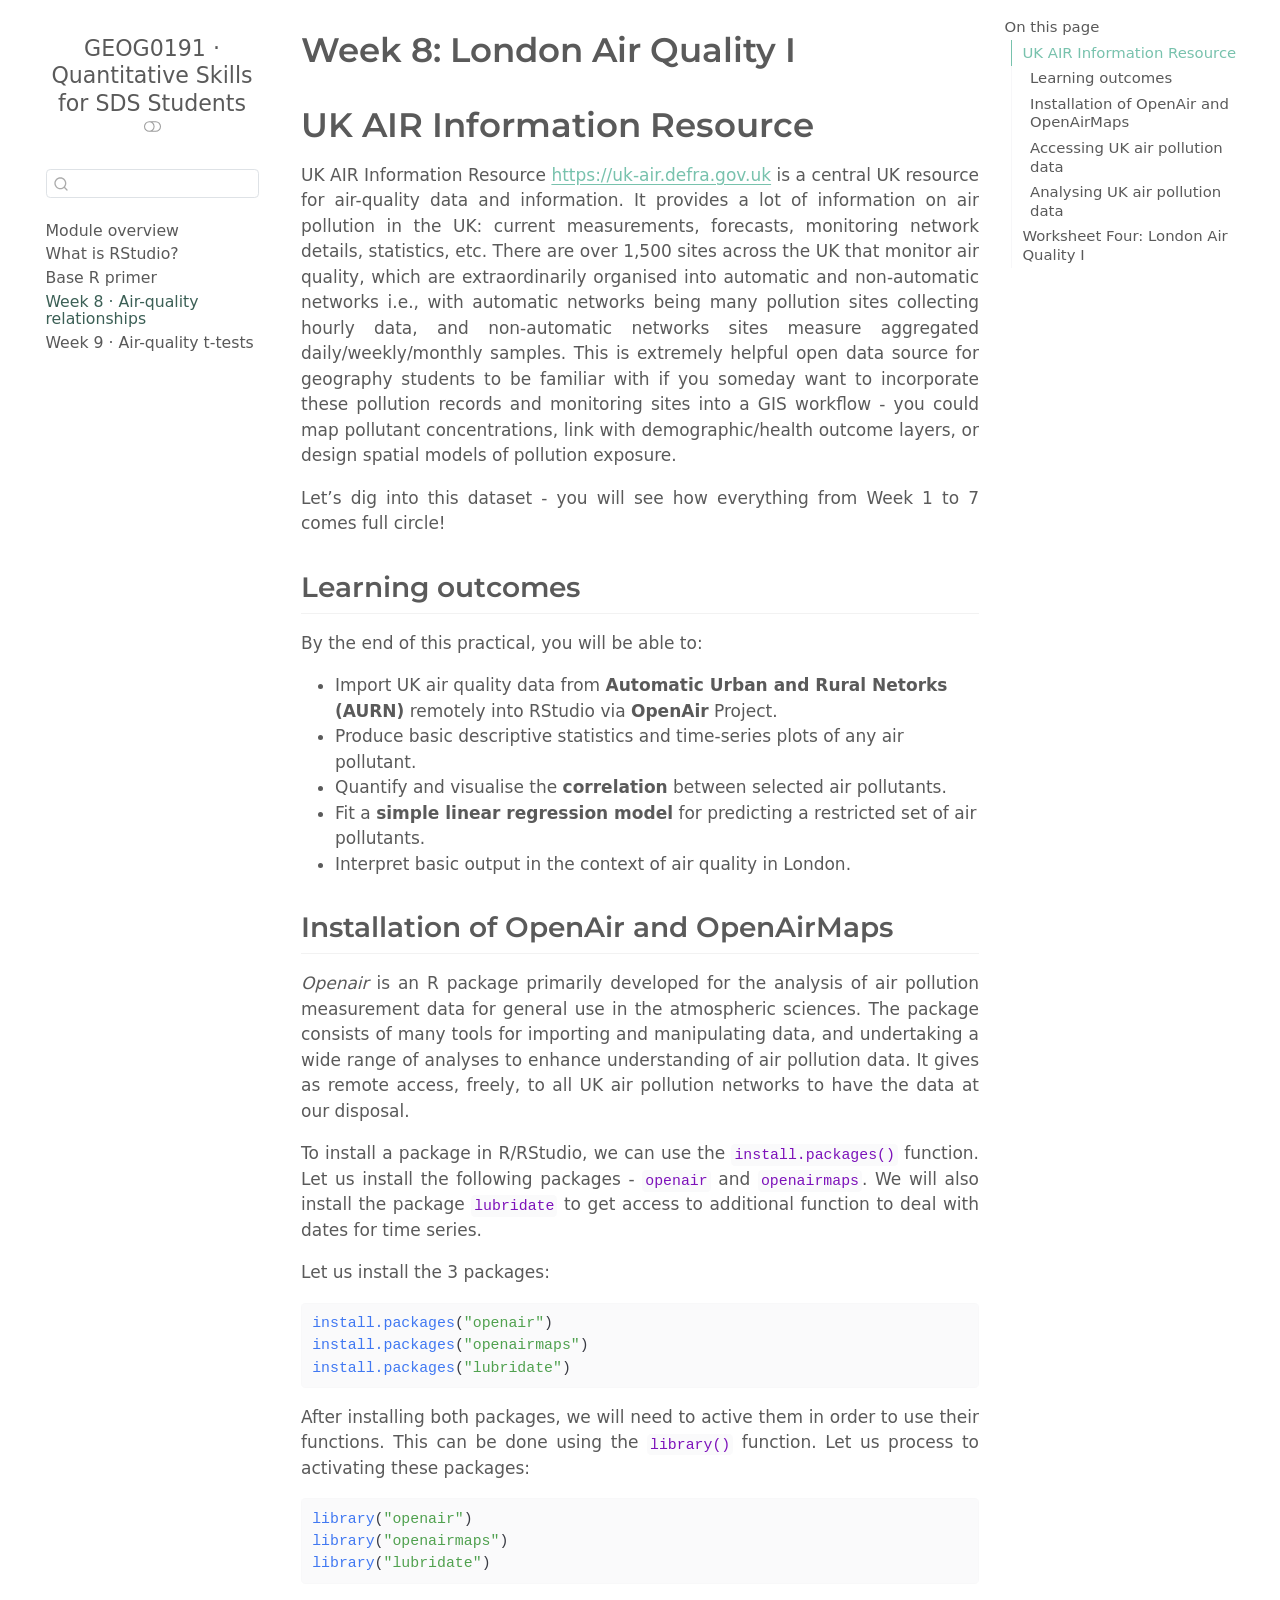
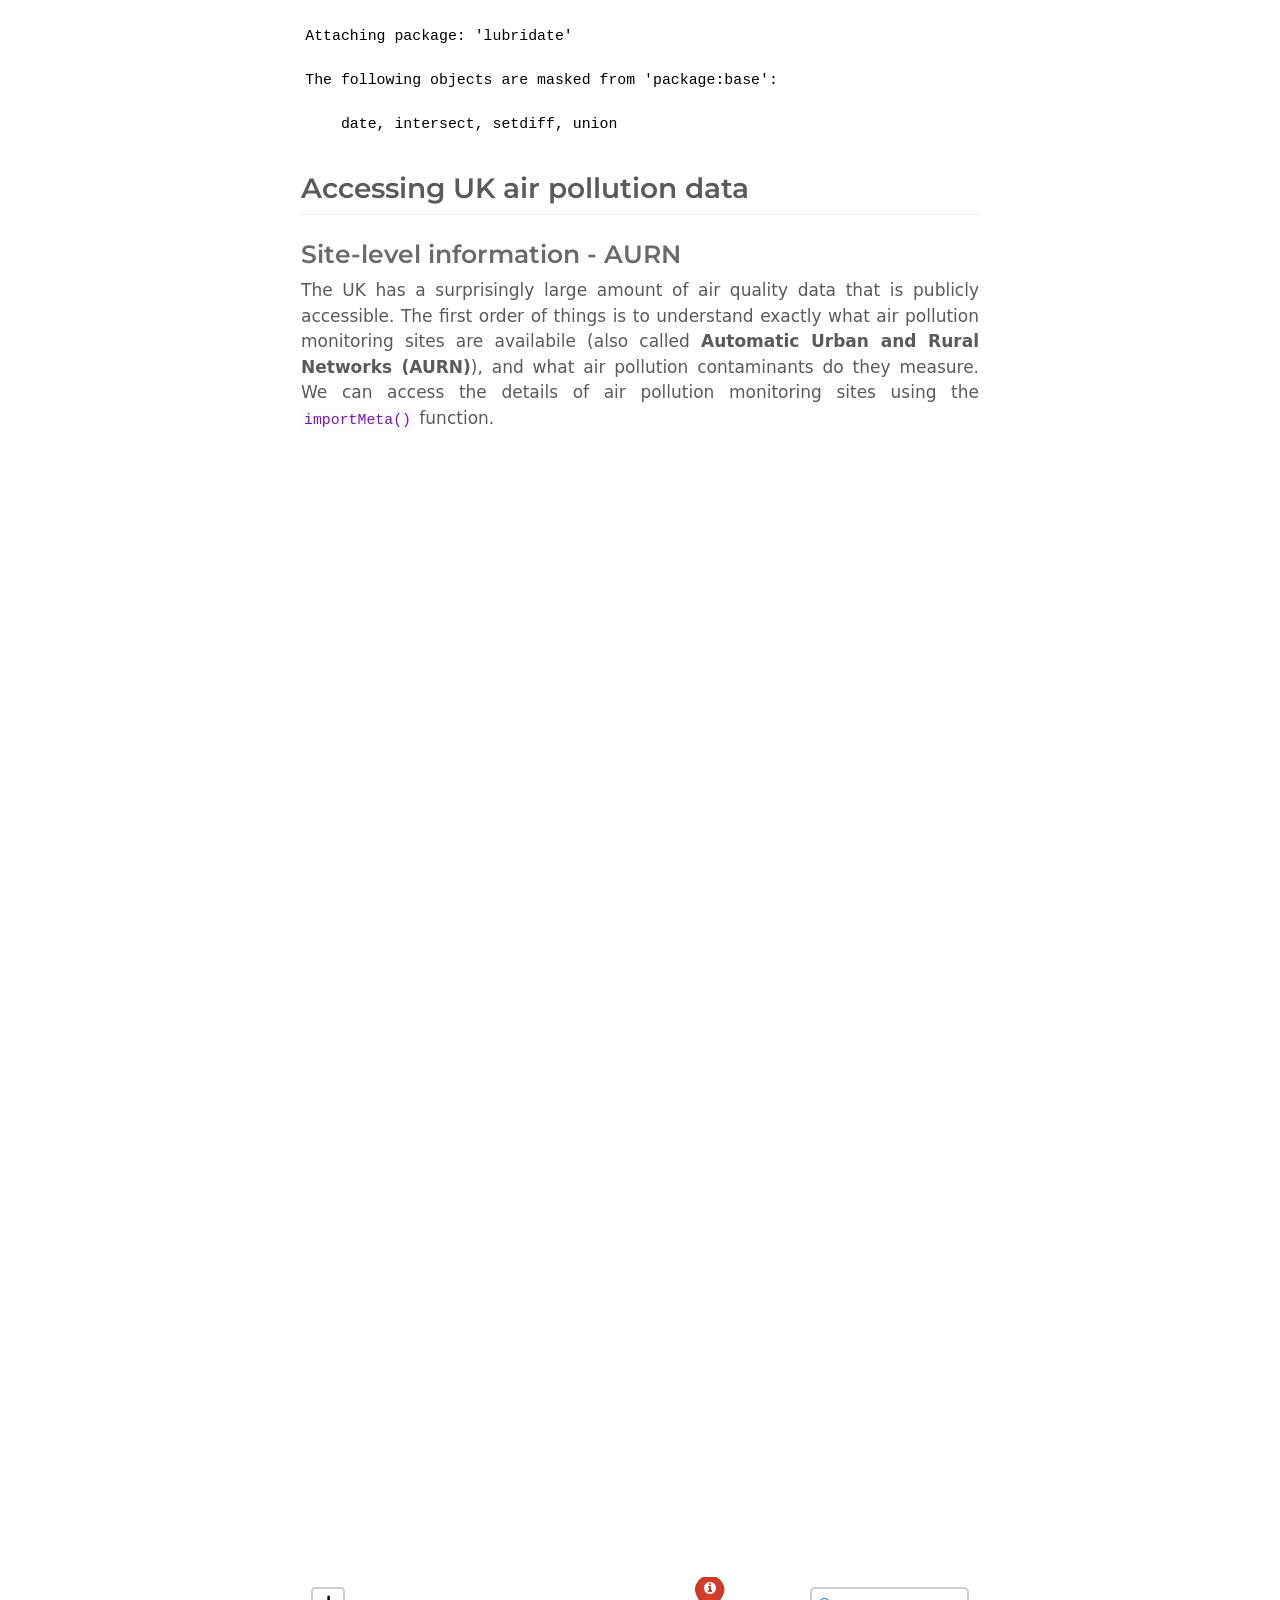
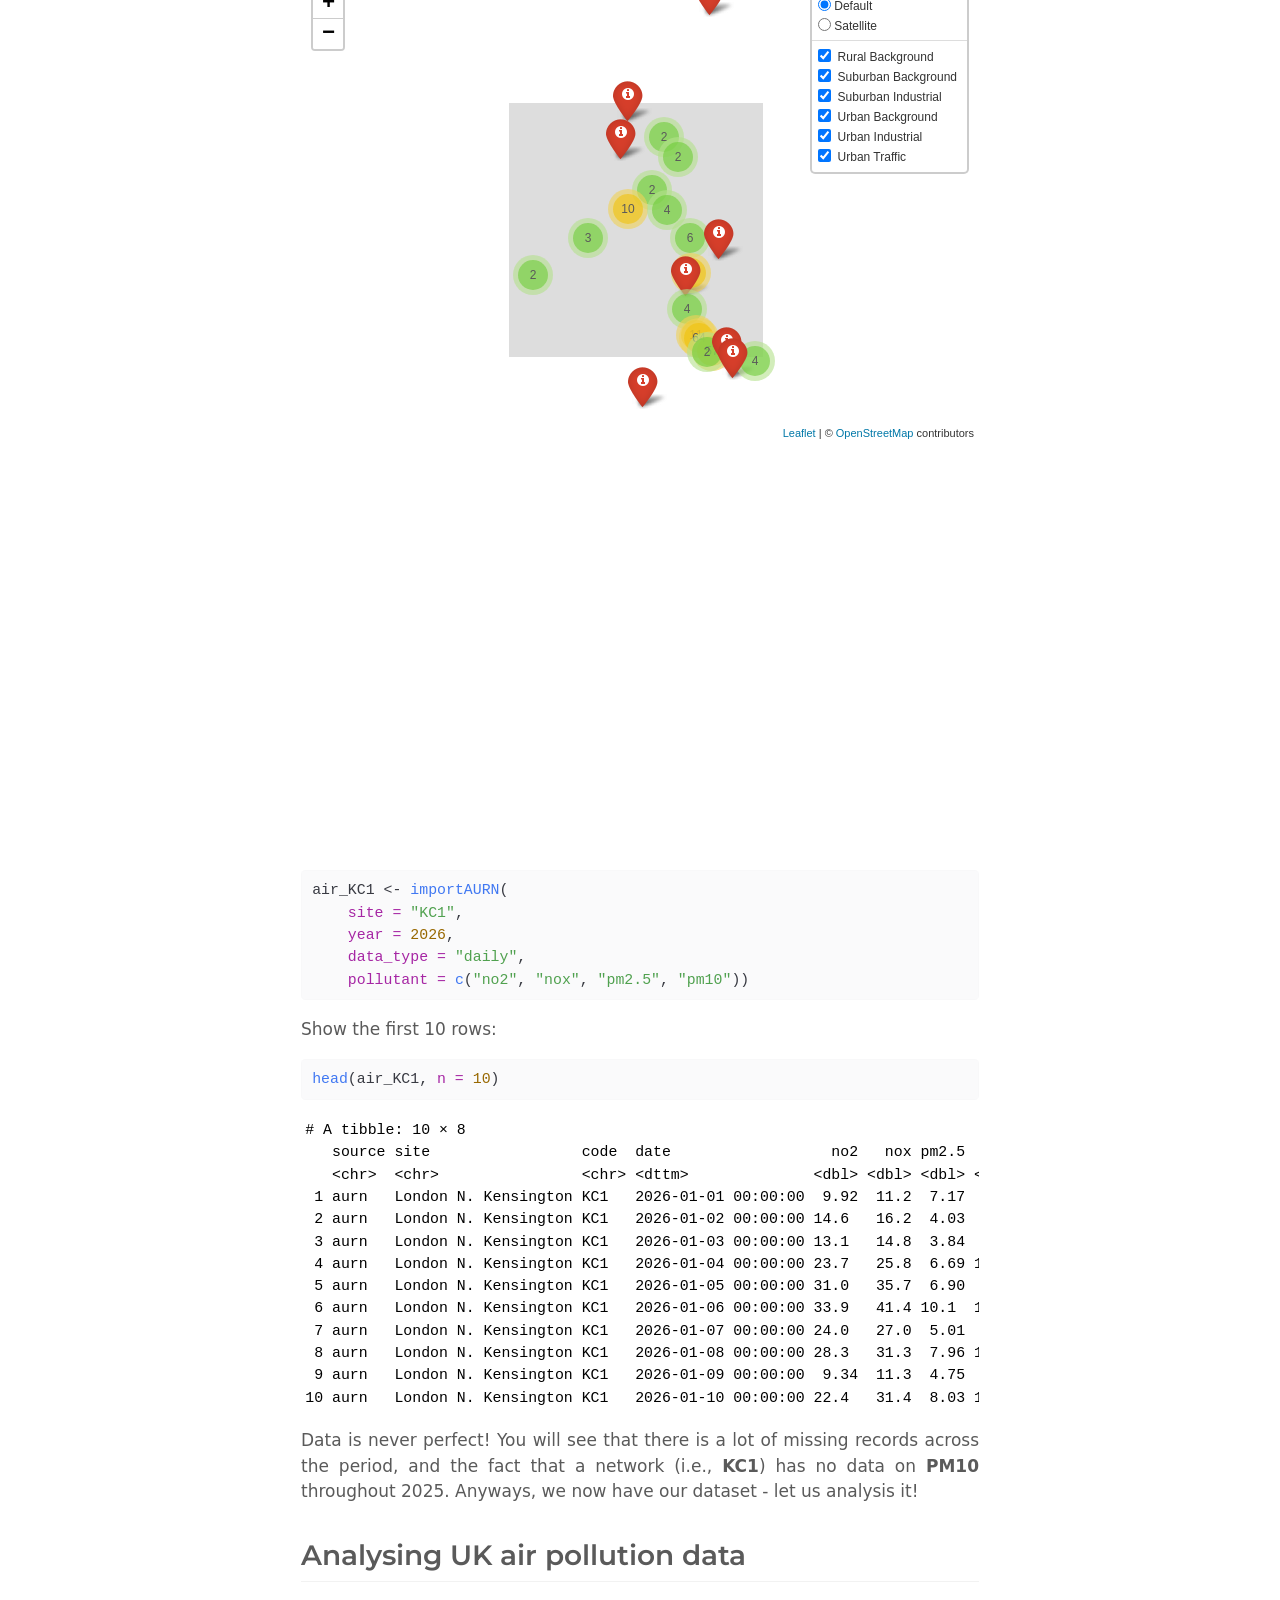
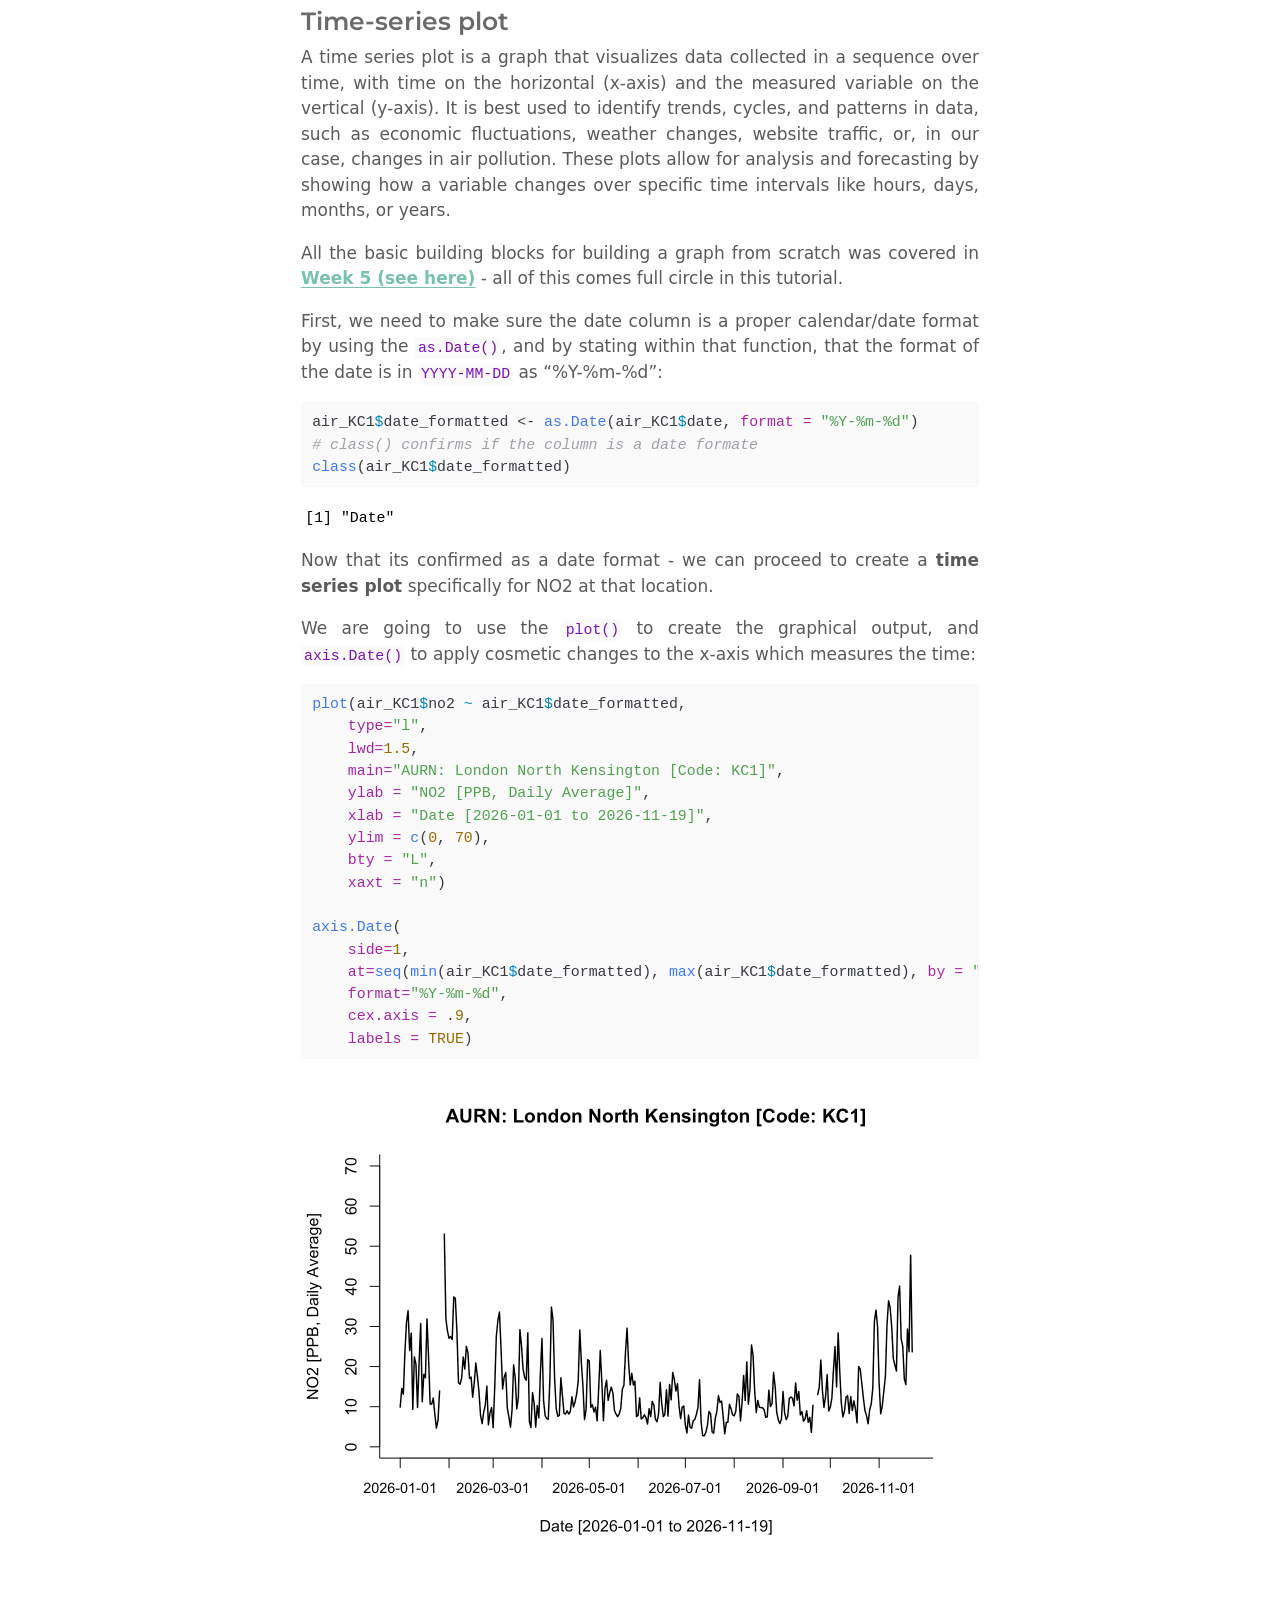
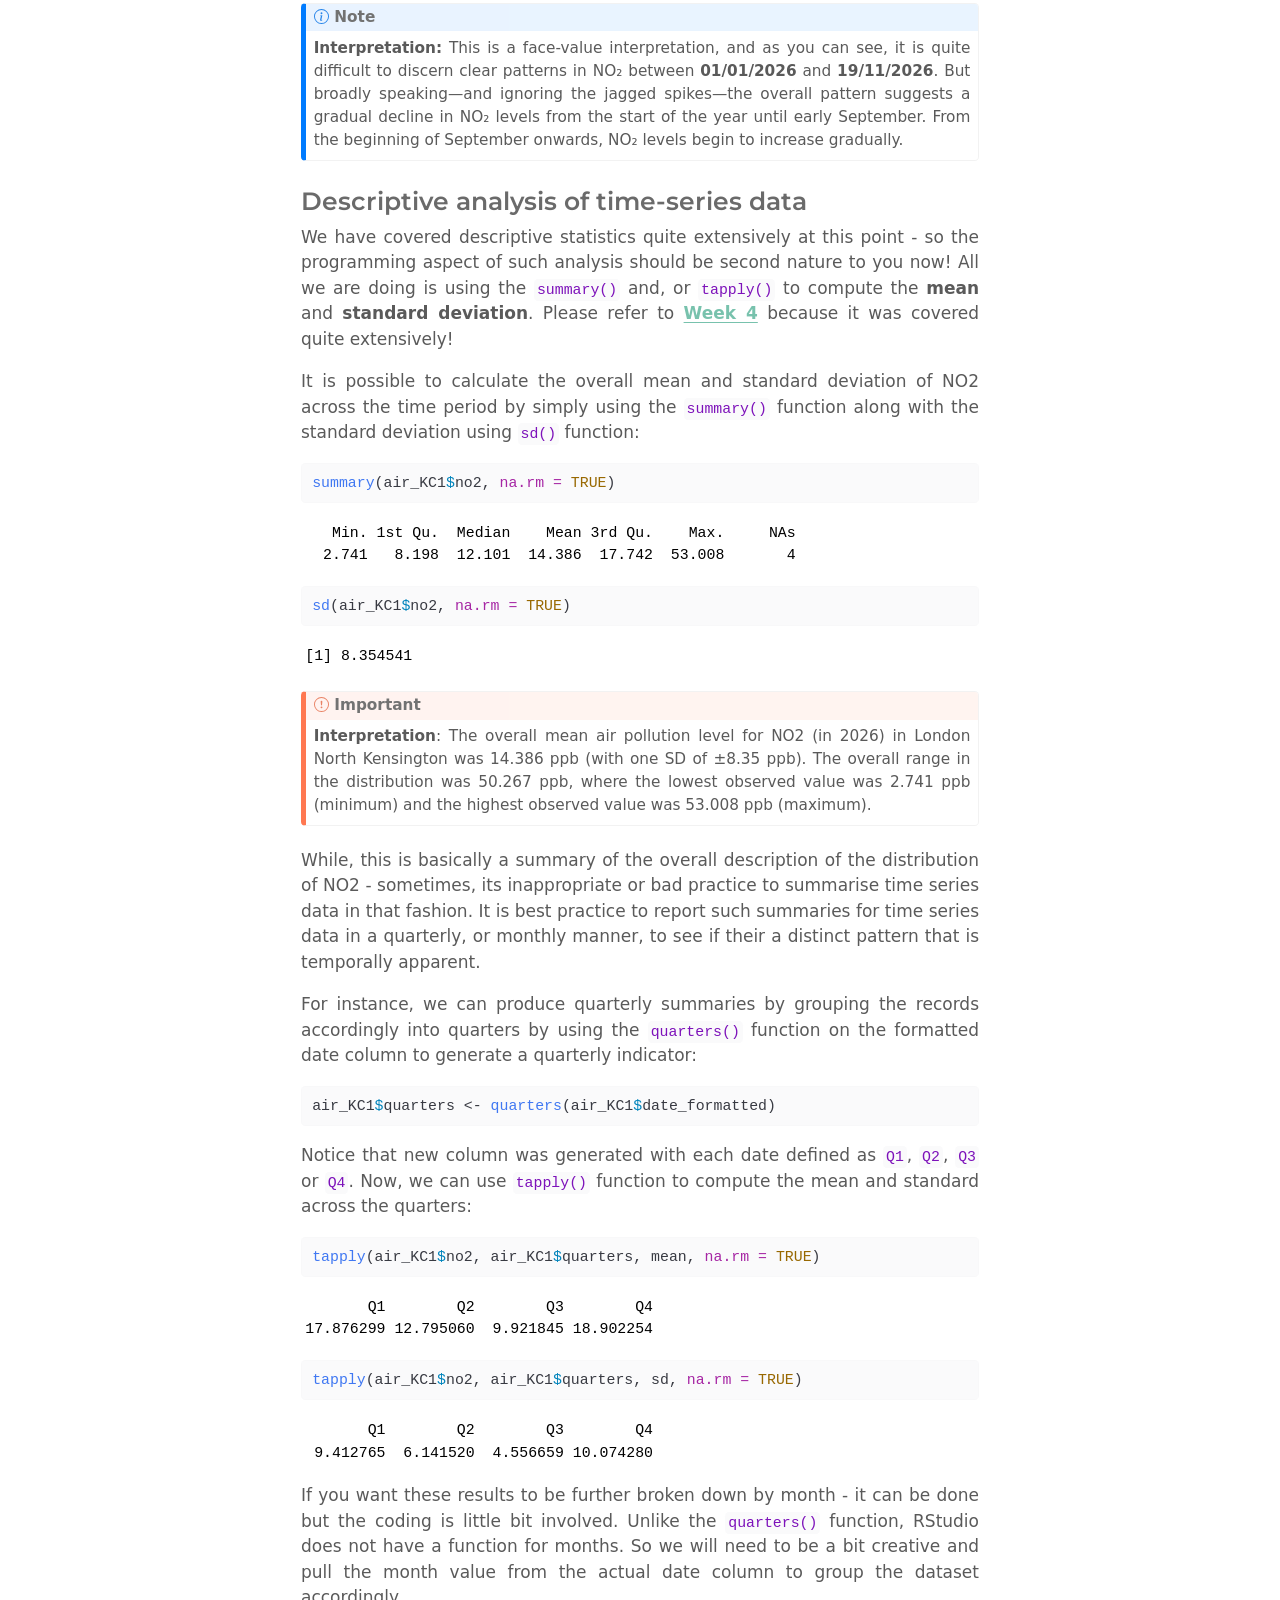
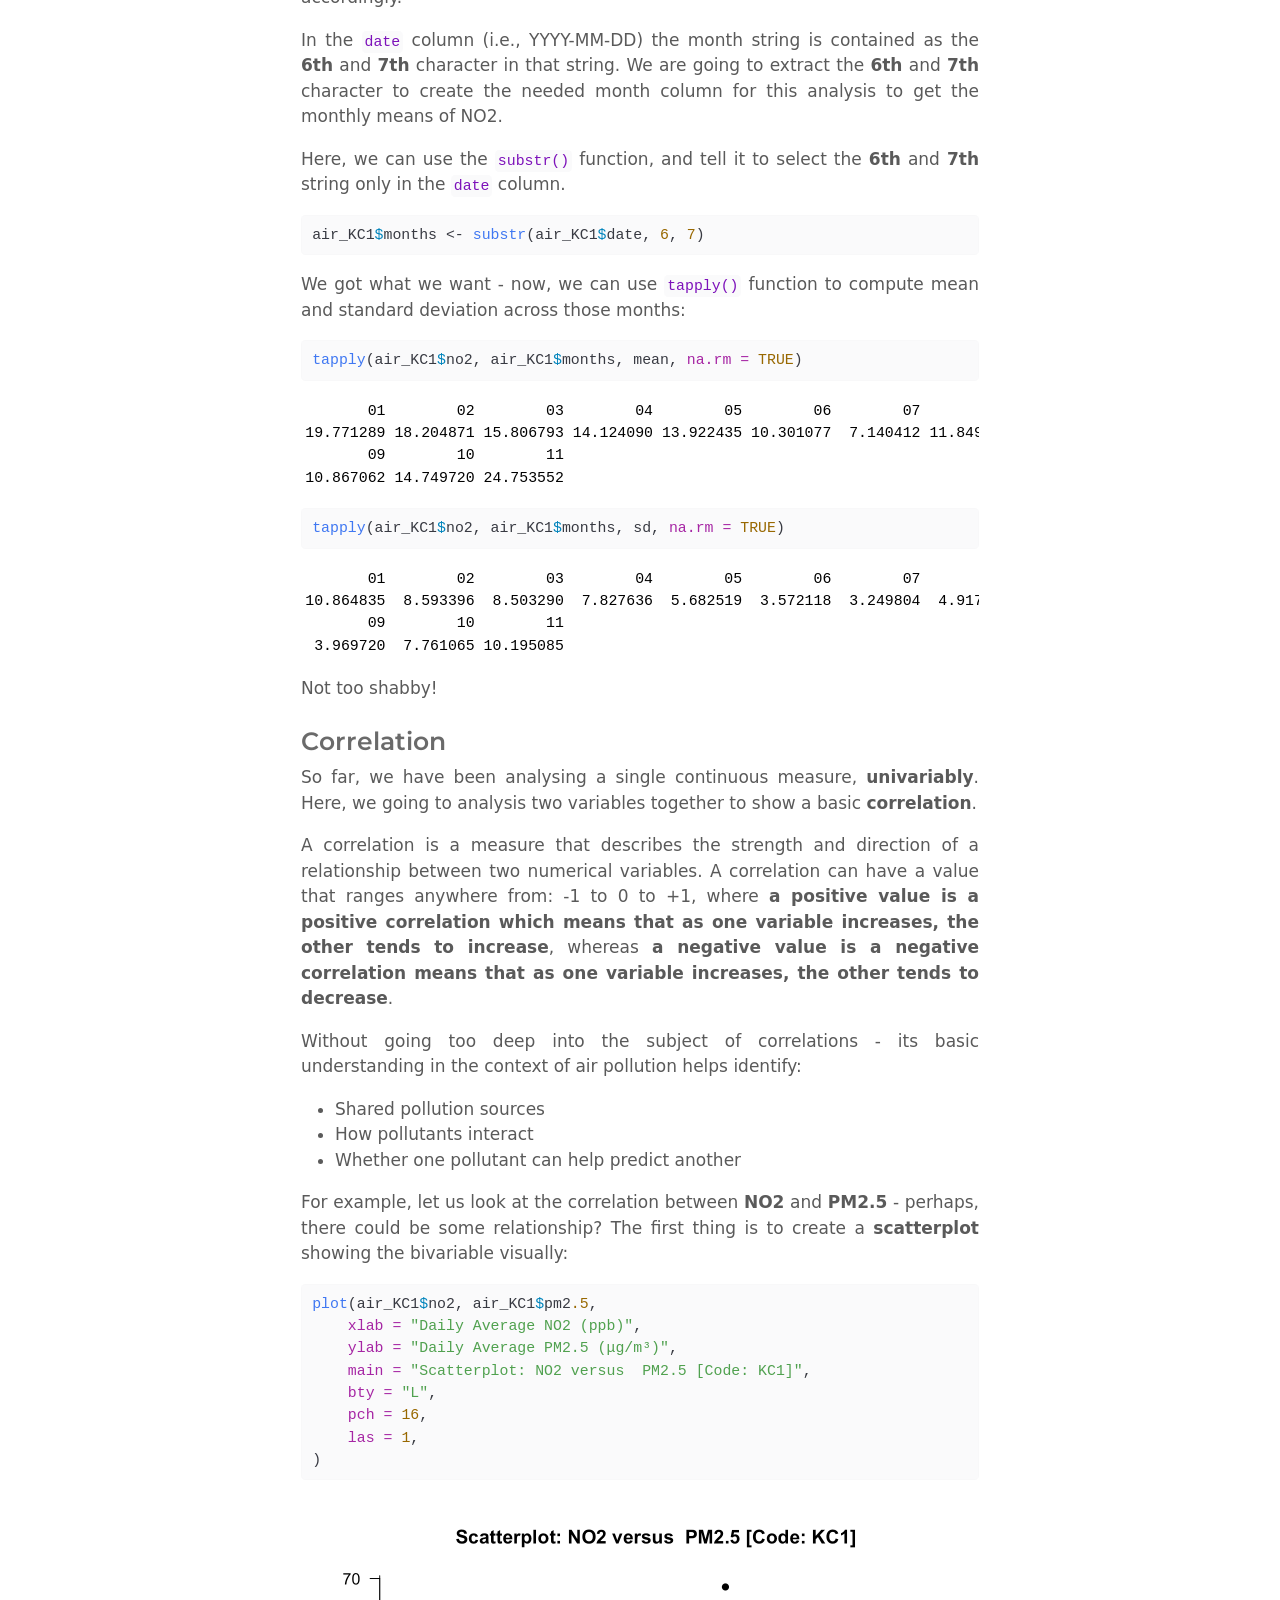
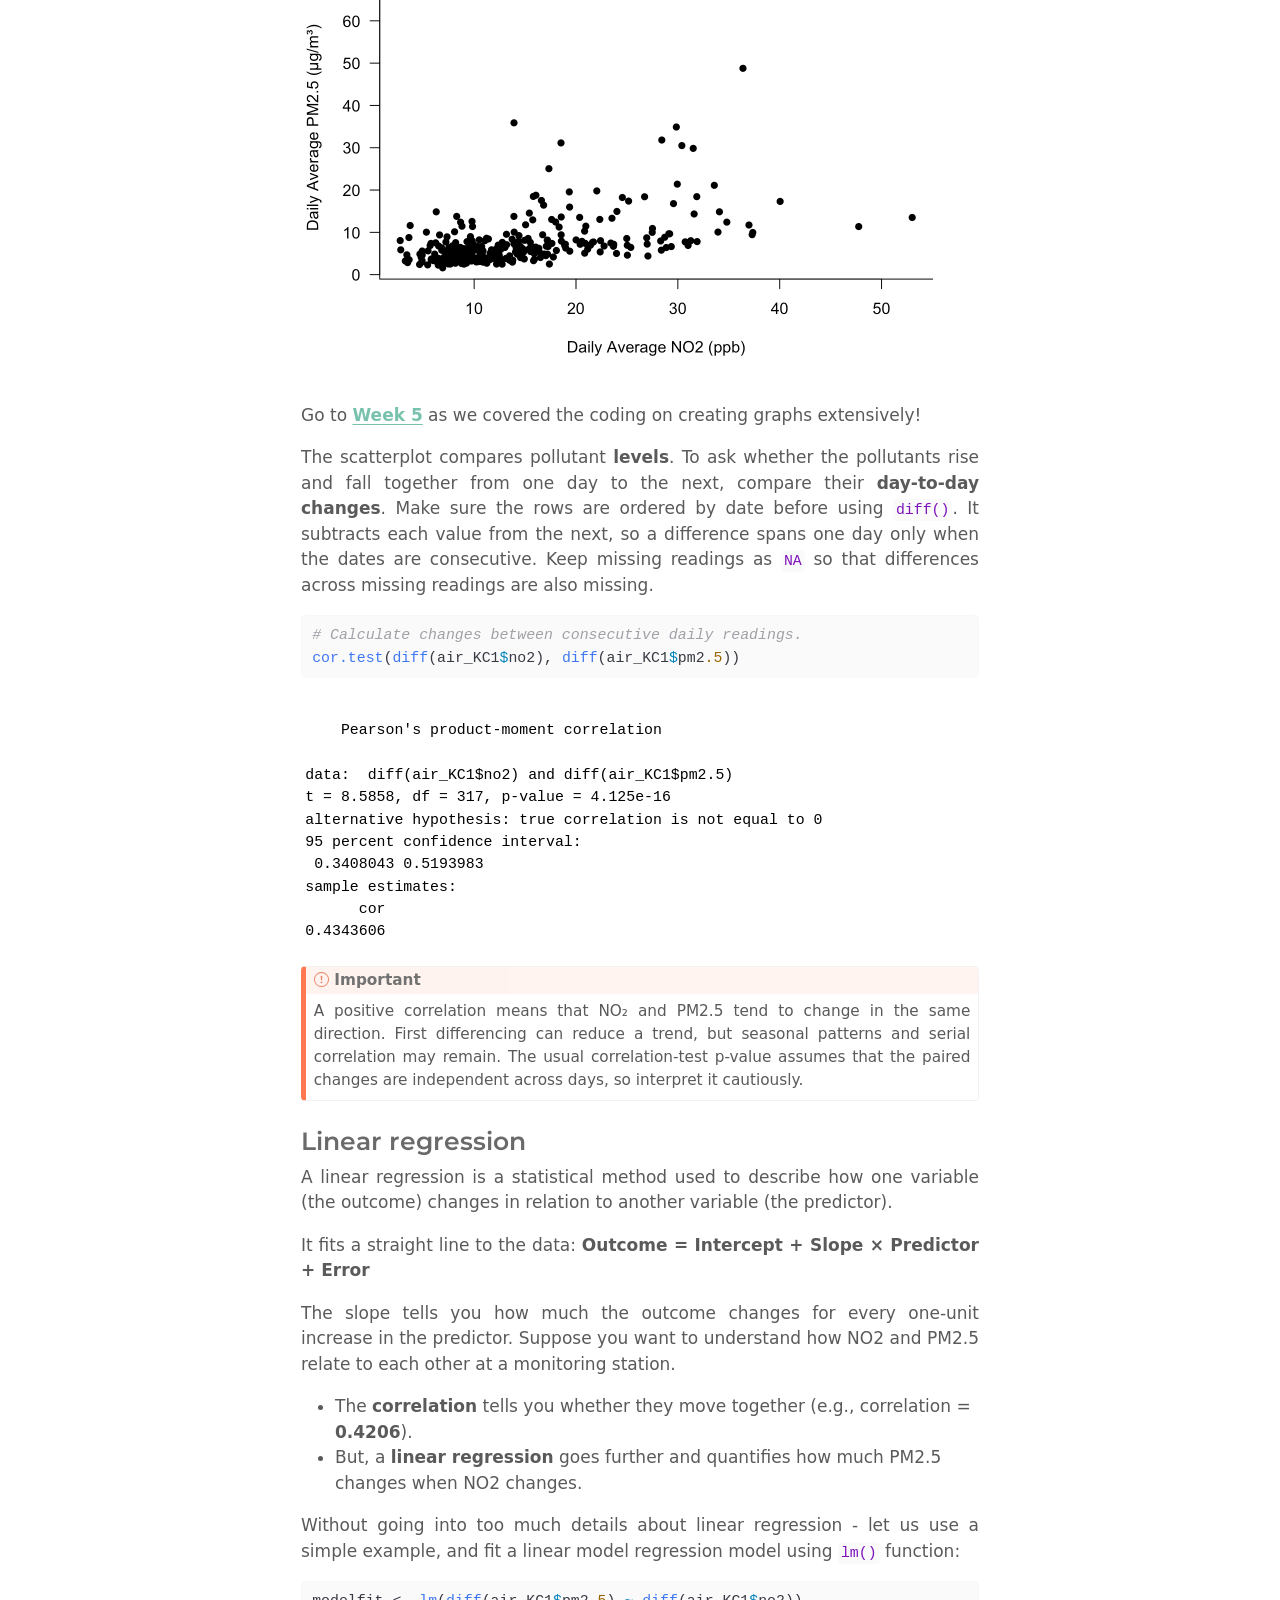
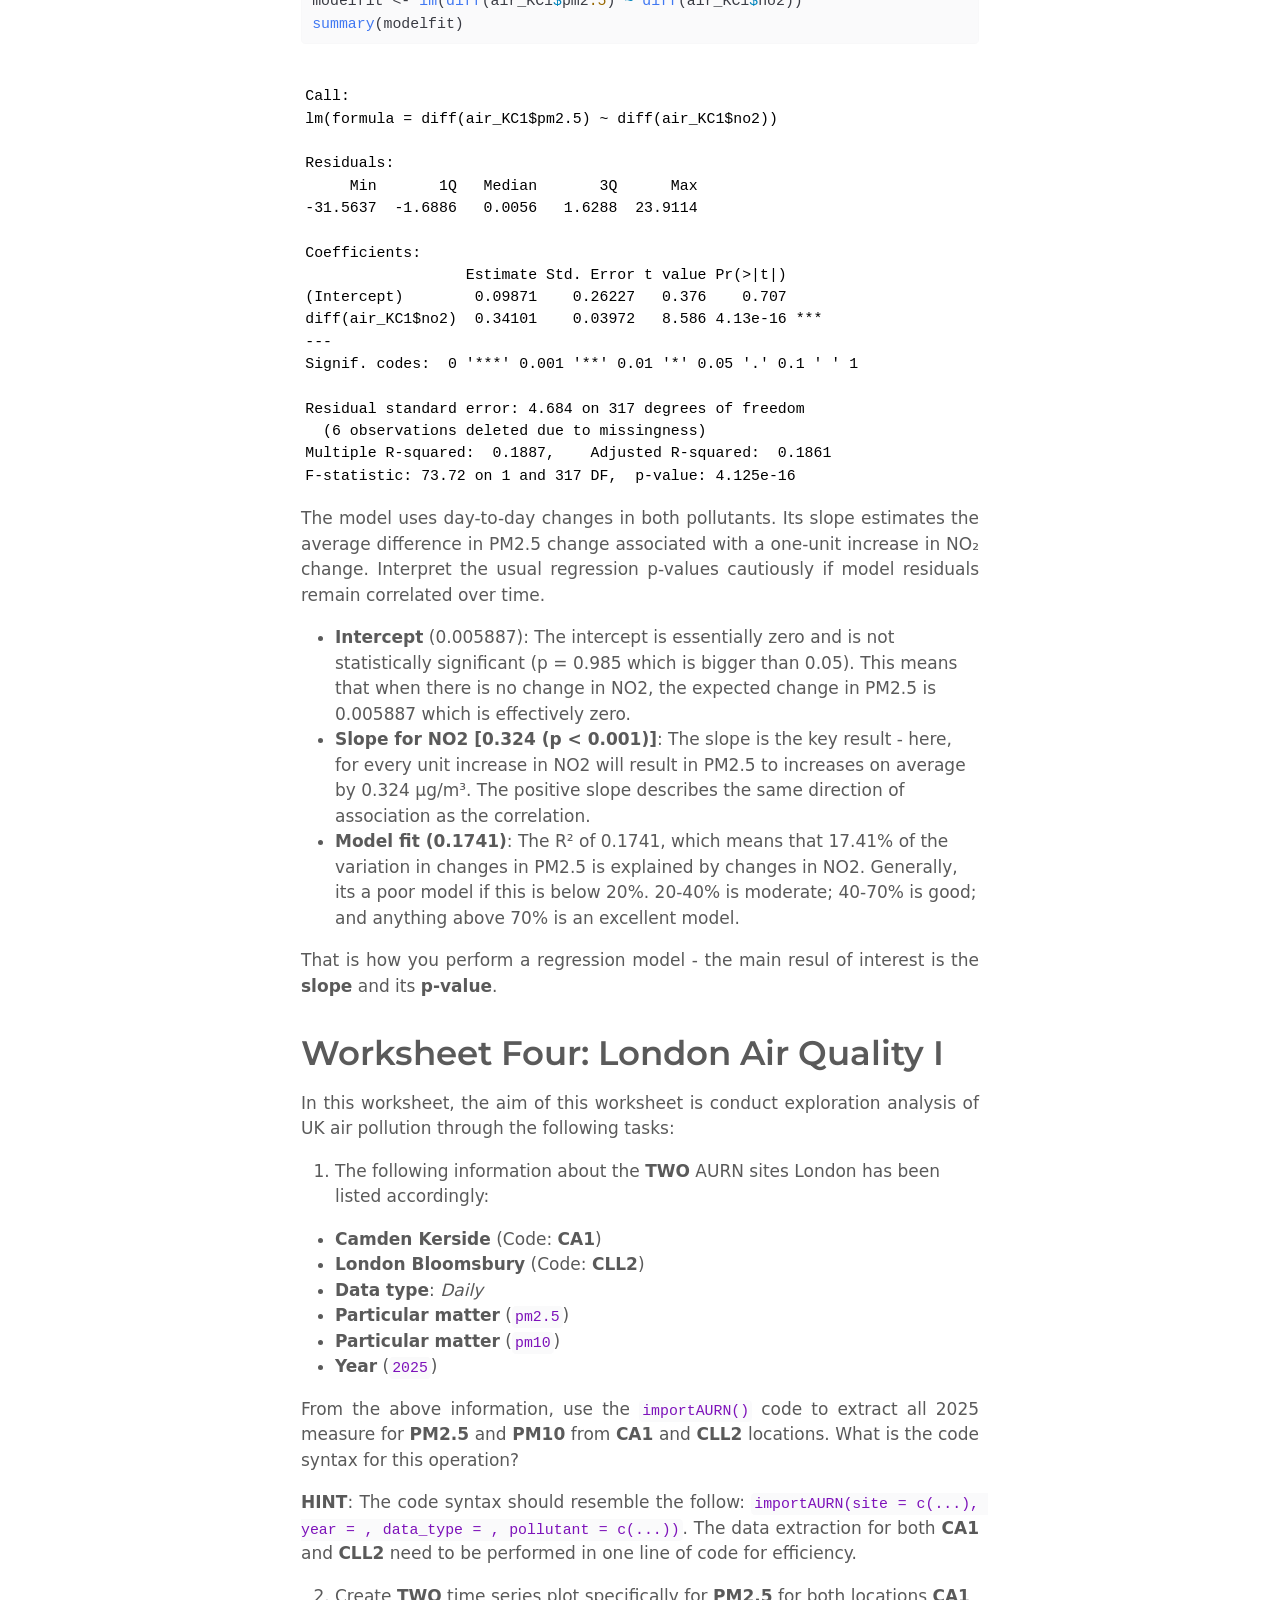
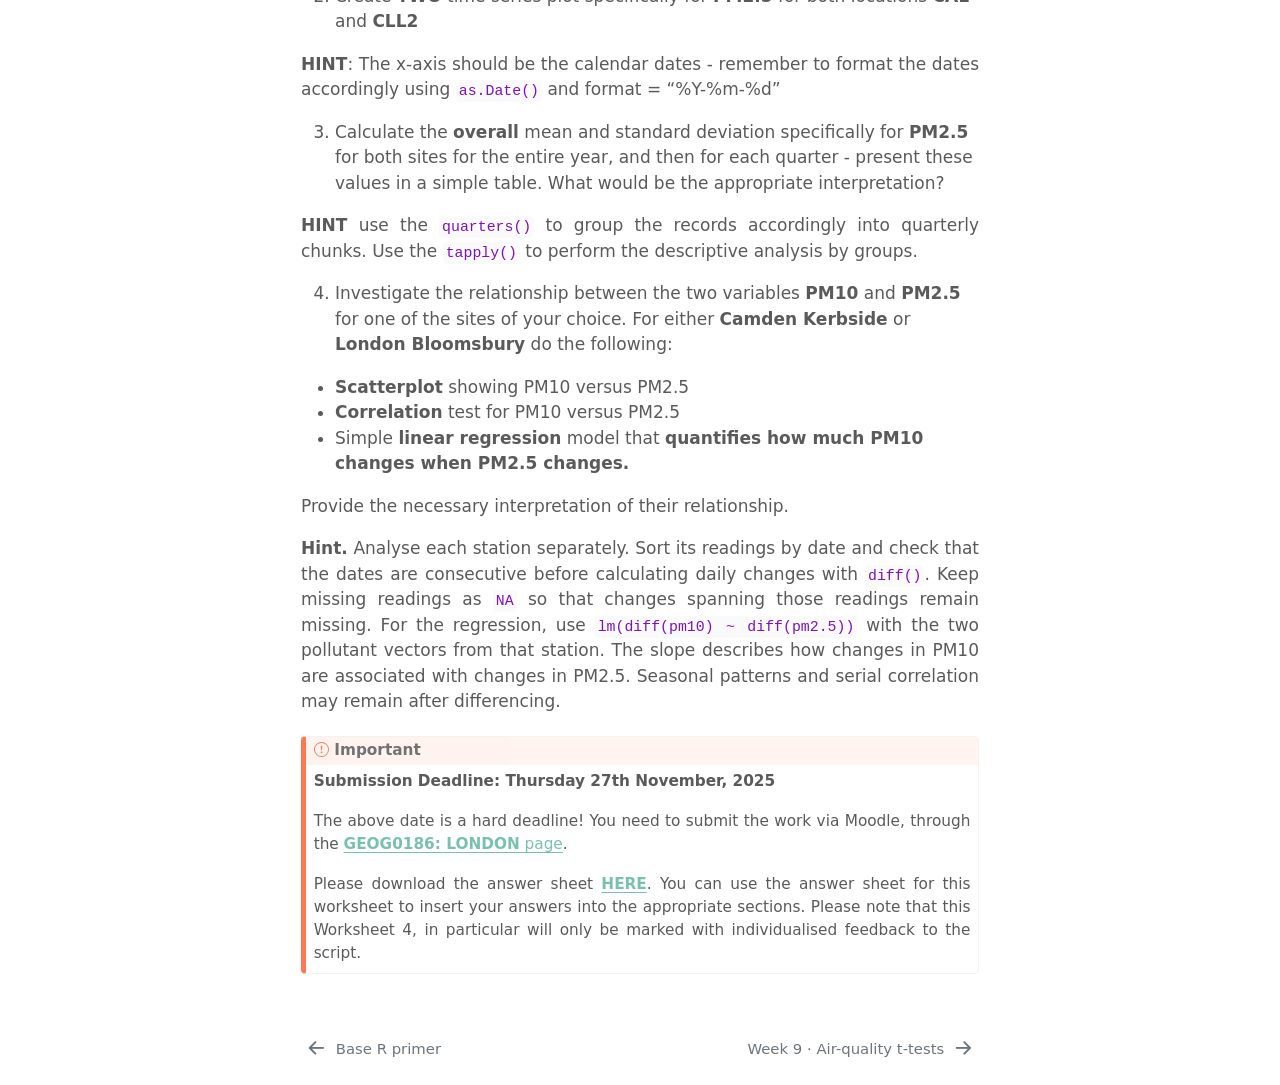
==== commit 528e2a36: "Clarify first differencing in the Week 8 worksheet" ====
--- a/docs/09-london_airquality_relationships.html
+++ b/docs/09-london_airquality_relationships.html
@@ -505,8 +505,8 @@
 <div class="code-copy-outer-scaffold"><div class="sourceCode cell-code" id="cb6"><pre class="sourceCode r code-with-copy"><code class="sourceCode r"><span id="cb6-1"><a href="#cb6-1" aria-hidden="true" tabindex="-1"></a><span class="co"># map of all air pollution monitors</span></span>
 <span id="cb6-2"><a href="#cb6-2" aria-hidden="true" tabindex="-1"></a><span class="fu">networkMap</span>(<span class="at">source =</span> <span class="st">"aurn"</span>, <span class="at">control =</span> <span class="st">"site_type"</span>, <span class="at">year =</span> <span class="dv">2026</span>)</span></code></pre></div><button title="Copy to Clipboard" class="code-copy-button"><i class="bi"></i></button></div>
 <div class="cell-output-display">
-<div class="leaflet html-widget html-fill-item" id="htmlwidget-4419f45be7126cd70c78" style="width:100%;height:464px;"></div>
-<script type="application/json" data-for="htmlwidget-4419f45be7126cd70c78">{"x":{"options":{"crs":{"crsClass":"L.CRS.EPSG3857","code":null,"proj4def":null,"projectedBounds":null,"options":{}}},"calls":[{"method":"addProviderTiles","args":["OpenStreetMap",null,"Default",{"errorTileUrl":"","noWrap":false,"detectRetina":false}]},{"method":"addProviderTiles","args":["Esri.WorldImagery",null,"Satellite",{"errorTileUrl":"","noWrap":false,"detectRetina":false}]},{"method":"addAwesomeMarkers","args":[[52.50385,55.79216,55.862281,51.05625,51.149617,55.31531,53.46008,54.334497,55.18158,53.40337,60.13922,54.43951,50.7937,53.326444,51.782616,51.45617,52.2944,51.777874,57.734456,52.656308,53.374133,52.95049,52.2985,50.5976],[-3.034178,-3.2429,-3.205782,-2.68345,-1.438228,-3.206111,-2.472056,-0.80882,-2.45317,-1.752006,-1.185319,-7.900328,0.18125,-9.903917,-4.69237,0.634889,1.463497,1.04901,-4.776583,-0.381,-0.449788,1.122017,0.290917,-3.71651],{"icon":"info-circle","markerColor":["red","red","red","red","red","red","red","red","red","red","red","red","red","red","red","red","red","red","red","red","red","red","red","red"],"iconColor":"#FFFFFF","spin":false,"squareMarker":false,"iconRotate":0,"font":"monospace","prefix":"fa"},null,"Rural Background",{"interactive":true,"draggable":false,"keyboard":true,"title":"","alt":"","zIndexOffset":0,"opacity":1,"riseOnHover":false,"riseOffset":250},["<div style='font-family:sans-serif; font-size:13px; max-height:320px; overflow-y:auto; width:290px; padding-right:4px;'><div style='display:flex; align-items:center; gap:8px; margin-bottom:10px; padding-bottom:8px; border-bottom:2px solid #ddd;'><div style='width:14px; height:14px; border-radius:50%; flex-shrink:0; background:#d33d29;'><\/div><div style='flex:1;'><div style='font-size:15px; font-weight:700; color:#222; line-height:1.2;'>Aston Hill<\/div><div style='font-size:12px; font-weight:600; color:#d33d29; letter-spacing:0.03em; margin-top:2px;'>AURN - AH<\/div><\/div><\/div><div style='display:flex; align-items:flex-start; justify-content:space-between; margin-bottom:3px;'><span style='color:#888; min-width:100px;'>Site type<\/span><span style='font-weight:500; text-align:right;'>Rural Background<\/span><\/div><div style='display:flex; align-items:flex-start; justify-content:space-between; margin-bottom:3px;'><span style='color:#888; min-width:100px;'>Latitude<\/span><span style='font-weight:500; text-align:right;'>52.50385<\/span><\/div><div style='display:flex; align-items:flex-start; justify-content:space-between; margin-bottom:3px;'><span style='color:#888; min-width:100px;'>Longitude<\/span><span style='font-weight:500; text-align:right;'>-3.03418<\/span><\/div><div style='display:flex; align-items:flex-start; justify-content:space-between; margin-bottom:3px;'><span style='color:#888; min-width:100px;'>Zone<\/span><span style='font-weight:500; text-align:right;'>North Wales<\/span><\/div><div style='display:flex; align-items:flex-start; justify-content:space-between; margin-bottom:3px;'><span style='color:#888; min-width:100px;'>Agglomeration<\/span><span style='font-weight:500; text-align:right;'>-<\/span><\/div><div style='display:flex; align-items:flex-start; justify-content:space-between; margin-bottom:3px;'><span style='color:#888; min-width:100px;'>Local authority<\/span><span style='font-weight:500; text-align:right;'>Powys<\/span><\/div><div style='display:flex; align-items:flex-start; justify-content:space-between; margin-bottom:3px;'><span style='color:#888; min-width:100px;'>LMAM Provider<\/span><span style='font-weight:500; text-align:right;'>-<\/span><\/div><div style='display:flex; align-items:flex-start; justify-content:space-between; margin-bottom:3px;'><span style='color:#888; min-width:100px;'>Active from<\/span><span style='font-weight:500; text-align:right;'>1986-06-26<\/span><\/div><div style='display:flex; align-items:flex-start; justify-content:space-between; margin-bottom:3px;'><span style='color:#888; min-width:100px;'>Active to<\/span><span style='font-weight:500; text-align:right;'>Ongoing<\/span><\/div><div style='font-size:12px; font-weight:700; color:#444; margin-top:10px; margin-bottom:6px; padding-bottom:4px; border-bottom:1px solid #ddd;'>Variables &amp; Measurement Periods<\/div><div style='margin-bottom:6px; padding:5px 7px; background:#f5f5f5; border-radius:4px;'><span style='font-weight:600;'>O<sub>3<\/sub><\/span><span style='color:#666; font-size:11px;'> (Ozone)<\/span><br><span style='color:#888; font-size:11px;'>Start: 1986-06-26 &nbsp;|&nbsp; End: Ongoing<\/span><\/div><div style='margin-bottom:6px; padding:5px 7px; background:#f5f5f5; border-radius:4px;'><span style='font-weight:600;'>NO<\/span><span style='color:#666; font-size:11px;'> (Nitric oxide)<\/span><br><span style='color:#888; font-size:11px;'>Start: 2003-10-21 &nbsp;|&nbsp; End: Ongoing<\/span><\/div><div style='margin-bottom:6px; padding:5px 7px; background:#f5f5f5; border-radius:4px;'><span style='font-weight:600;'>NO<sub>2<\/sub><\/span><span style='color:#666; font-size:11px;'> (Nitrogen dioxide)<\/span><br><span style='color:#888; font-size:11px;'>Start: 2003-10-21 &nbsp;|&nbsp; End: Ongoing<\/span><\/div><div style='margin-bottom:6px; padding:5px 7px; background:#f5f5f5; border-radius:4px;'><span style='font-weight:600;'>NO<sub>x<\/sub><\/span><span style='color:#666; font-size:11px;'> (Nitrogen oxides as nitrogen dioxide)<\/span><br><span style='color:#888; font-size:11px;'>Start: 2003-10-21 &nbsp;|&nbsp; End: Ongoing<\/span><\/div><div style='margin-bottom:6px; padding:5px 7px; background:#f5f5f5; border-radius:4px;'><span style='font-weight:600;'>wind dir.<\/span><span style='color:#666; font-size:11px;'> (Modelled Wind Direction)<\/span><br><span style='color:#888; font-size:11px;'>Start: 2010-08-01 &nbsp;|&nbsp; End: Ongoing<\/span><\/div><div style='margin-bottom:6px; padding:5px 7px; background:#f5f5f5; border-radius:4px;'><span style='font-weight:600;'>wind spd.<\/span><span style='color:#666; font-size:11px;'> (Modelled Wind Speed)<\/span><br><span style='color:#888; font-size:11px;'>Start: 2010-08-01 &nbsp;|&nbsp; End: Ongoing<\/span><\/div><div style='margin-bottom:6px; padding:5px 7px; background:#f5f5f5; border-radius:4px;'><span style='font-weight:600;'>temperature<\/span><span style='color:#666; font-size:11px;'> (Modelled Temperature)<\/span><br><span style='color:#888; font-size:11px;'>Start: 2010-08-01 &nbsp;|&nbsp; End: Ongoing<\/span><\/div><\/div>","<div style='font-family:sans-serif; font-size:13px; max-height:320px; overflow-y:auto; width:290px; padding-right:4px;'><div style='display:flex; align-items:center; gap:8px; margin-bottom:10px; padding-bottom:8px; border-bottom:2px solid #ddd;'><div style='width:14px; height:14px; border-radius:50%; flex-shrink:0; background:#d33d29;'><\/div><div style='flex:1;'><div style='font-size:15px; font-weight:700; color:#222; line-height:1.2;'>Auchencorth Moss<\/div><div style='font-size:12px; font-weight:600; color:#d33d29; letter-spacing:0.03em; margin-top:2px;'>AURN - ACTH<\/div><\/div><\/div><div style='display:flex; align-items:flex-start; justify-content:space-between; margin-bottom:3px;'><span style='color:#888; min-width:100px;'>Site type<\/span><span style='font-weight:500; text-align:right;'>Rural Background<\/span><\/div><div style='display:flex; align-items:flex-start; justify-content:space-between; margin-bottom:3px;'><span style='color:#888; min-width:100px;'>Latitude<\/span><span style='font-weight:500; text-align:right;'>55.79216<\/span><\/div><div style='display:flex; align-items:flex-start; justify-content:space-between; margin-bottom:3px;'><span style='color:#888; min-width:100px;'>Longitude<\/span><span style='font-weight:500; text-align:right;'>-3.2429<\/span><\/div><div style='display:flex; align-items:flex-start; justify-content:space-between; margin-bottom:3px;'><span style='color:#888; min-width:100px;'>Zone<\/span><span style='font-weight:500; text-align:right;'>Central Scotland<\/span><\/div><div style='display:flex; align-items:flex-start; justify-content:space-between; margin-bottom:3px;'><span style='color:#888; min-width:100px;'>Agglomeration<\/span><span style='font-weight:500; text-align:right;'>-<\/span><\/div><div style='display:flex; align-items:flex-start; justify-content:space-between; margin-bottom:3px;'><span style='color:#888; min-width:100px;'>Local authority<\/span><span style='font-weight:500; text-align:right;'>Midlothian<\/span><\/div><div style='display:flex; align-items:flex-start; justify-content:space-between; margin-bottom:3px;'><span style='color:#888; min-width:100px;'>LMAM Provider<\/span><span style='font-weight:500; text-align:right;'>-<\/span><\/div><div style='display:flex; align-items:flex-start; justify-content:space-between; margin-bottom:3px;'><span style='color:#888; min-width:100px;'>Active from<\/span><span style='font-weight:500; text-align:right;'>2006-01-01<\/span><\/div><div style='display:flex; align-items:flex-start; justify-content:space-between; margin-bottom:3px;'><span style='color:#888; min-width:100px;'>Active to<\/span><span style='font-weight:500; text-align:right;'>Ongoing<\/span><\/div><div style='font-size:12px; font-weight:700; color:#444; margin-top:10px; margin-bottom:6px; padding-bottom:4px; border-bottom:1px solid #ddd;'>Variables &amp; Measurement Periods<\/div><div style='margin-bottom:6px; padding:5px 7px; background:#f5f5f5; border-radius:4px;'><span style='font-weight:600;'>O<sub>3<\/sub><\/span><span style='color:#666; font-size:11px;'> (Ozone)<\/span><br><span style='color:#888; font-size:11px;'>Start: 2006-11-01 &nbsp;|&nbsp; End: Ongoing<\/span><\/div><div style='margin-bottom:6px; padding:5px 7px; background:#f5f5f5; border-radius:4px;'><span style='font-weight:600;'>PM<sub>10<\/sub><\/span><span style='color:#666; font-size:11px;'> (PM10 particulate matter (Hourly measured))<\/span><br><span style='color:#888; font-size:11px;'>Start: 2006-01-01 &nbsp;|&nbsp; End: Ongoing<\/span><\/div><div style='margin-bottom:6px; padding:5px 7px; background:#f5f5f5; border-radius:4px;'><span style='font-weight:600;'>PM<sub>2.5<\/sub><\/span><span style='color:#666; font-size:11px;'> (PM2.5 particulate matter (Hourly measured))<\/span><br><span style='color:#888; font-size:11px;'>Start: 2006-01-01 &nbsp;|&nbsp; End: Ongoing<\/span><\/div><div style='margin-bottom:6px; padding:5px 7px; background:#f5f5f5; border-radius:4px;'><span style='font-weight:600;'>ETHANE<\/span><span style='color:#666; font-size:11px;'> (ethane)<\/span><br><span style='color:#888; font-size:11px;'>Start: 2006-09-04 &nbsp;|&nbsp; End: Ongoing<\/span><\/div><div style='margin-bottom:6px; padding:5px 7px; background:#f5f5f5; border-radius:4px;'><span style='font-weight:600;'>ETHENE<\/span><span style='color:#666; font-size:11px;'> (ethene)<\/span><br><span style='color:#888; font-size:11px;'>Start: 2006-09-04 &nbsp;|&nbsp; End: Ongoing<\/span><\/div><div style='margin-bottom:6px; padding:5px 7px; background:#f5f5f5; border-radius:4px;'><span style='font-weight:600;'>ETHYNE<\/span><span style='color:#666; font-size:11px;'> (ethyne)<\/span><br><span style='color:#888; font-size:11px;'>Start: 2006-09-04 &nbsp;|&nbsp; End: Ongoing<\/span><\/div><div style='margin-bottom:6px; padding:5px 7px; background:#f5f5f5; border-radius:4px;'><span style='font-weight:600;'>PROPANE<\/span><span style='color:#666; font-size:11px;'> (propane)<\/span><br><span style='color:#888; font-size:11px;'>Start: 2006-09-04 &nbsp;|&nbsp; End: Ongoing<\/span><\/div><div style='margin-bottom:6px; padding:5px 7px; background:#f5f5f5; border-radius:4px;'><span style='font-weight:600;'>PROPENE<\/span><span style='color:#666; font-size:11px;'> (propene)<\/span><br><span style='color:#888; font-size:11px;'>Start: 2006-09-04 &nbsp;|&nbsp; End: Ongoing<\/span><\/div><div style='margin-bottom:6px; padding:5px 7px; background:#f5f5f5; border-radius:4px;'><span style='font-weight:600;'>iBUTANE<\/span><span style='color:#666; font-size:11px;'> (iso-butane)<\/span><br><span style='color:#888; font-size:11px;'>Start: 2006-09-04 &nbsp;|&nbsp; End: Ongoing<\/span><\/div><div style='margin-bottom:6px; padding:5px 7px; background:#f5f5f5; border-radius:4px;'><span style='font-weight:600;'>nBUTANE<\/span><span style='color:#666; font-size:11px;'> (n-butane)<\/span><br><span style='color:#888; font-size:11px;'>Start: 2006-09-04 &nbsp;|&nbsp; End: Ongoing<\/span><\/div><div style='margin-bottom:6px; padding:5px 7px; background:#f5f5f5; border-radius:4px;'><span style='font-weight:600;'>iPENTANE<\/span><span style='color:#666; font-size:11px;'> (iso-pentane)<\/span><br><span style='color:#888; font-size:11px;'>Start: 2006-09-04 &nbsp;|&nbsp; End: Ongoing<\/span><\/div><div style='margin-bottom:6px; padding:5px 7px; background:#f5f5f5; border-radius:4px;'><span style='font-weight:600;'>nPENTANE<\/span><span style='color:#666; font-size:11px;'> (n-pentane)<\/span><br><span style='color:#888; font-size:11px;'>Start: 2006-09-04 &nbsp;|&nbsp; End: Ongoing<\/span><\/div><div style='margin-bottom:6px; padding:5px 7px; background:#f5f5f5; border-radius:4px;'><span style='font-weight:600;'>13BDIENE<\/span><span style='color:#666; font-size:11px;'> (1,3-butadiene)<\/span><br><span style='color:#888; font-size:11px;'>Start: 2006-09-04 &nbsp;|&nbsp; End: Ongoing<\/span><\/div><div style='margin-bottom:6px; padding:5px 7px; background:#f5f5f5; border-radius:4px;'><span style='font-weight:600;'>2MEPENT<\/span><span style='color:#666; font-size:11px;'> (2-methylpentane)<\/span><br><span style='color:#888; font-size:11px;'>Start: 2006-09-04 &nbsp;|&nbsp; End: Ongoing<\/span><\/div><div style='margin-bottom:6px; padding:5px 7px; background:#f5f5f5; border-radius:4px;'><span style='font-weight:600;'>ISOPRENE<\/span><span style='color:#666; font-size:11px;'> (isoprene)<\/span><br><span style='color:#888; font-size:11px;'>Start: 2006-09-04 &nbsp;|&nbsp; End: Ongoing<\/span><\/div><div style='margin-bottom:6px; padding:5px 7px; background:#f5f5f5; border-radius:4px;'><span style='font-weight:600;'>nHEXANE<\/span><span style='color:#666; font-size:11px;'> (n-hexane)<\/span><br><span style='color:#888; font-size:11px;'>Start: 2006-09-04 &nbsp;|&nbsp; End: Ongoing<\/span><\/div><div style='margin-bottom:6px; padding:5px 7px; background:#f5f5f5; border-radius:4px;'><span style='font-weight:600;'>nHEPTANE<\/span><span style='color:#666; font-size:11px;'> (n-heptane)<\/span><br><span style='color:#888; font-size:11px;'>Start: 2006-09-04 &nbsp;|&nbsp; End: Ongoing<\/span><\/div><div style='margin-bottom:6px; padding:5px 7px; background:#f5f5f5; border-radius:4px;'><span style='font-weight:600;'>iOCTANE<\/span><span style='color:#666; font-size:11px;'> (iso-octane)<\/span><br><span style='color:#888; font-size:11px;'>Start: 2006-09-04 &nbsp;|&nbsp; End: Ongoing<\/span><\/div><div style='margin-bottom:6px; padding:5px 7px; background:#f5f5f5; border-radius:4px;'><span style='font-weight:600;'>nOCTANE<\/span><span style='color:#666; font-size:11px;'> (n-octane)<\/span><br><span style='color:#888; font-size:11px;'>Start: 2006-09-04 &nbsp;|&nbsp; End: Ongoing<\/span><\/div><div style='margin-bottom:6px; padding:5px 7px; background:#f5f5f5; border-radius:4px;'><span style='font-weight:600;'>BENZENE<\/span><span style='color:#666; font-size:11px;'> (benzene)<\/span><br><span style='color:#888; font-size:11px;'>Start: 2006-09-04 &nbsp;|&nbsp; End: Ongoing<\/span><\/div><div style='margin-bottom:6px; padding:5px 7px; background:#f5f5f5; border-radius:4px;'><span style='font-weight:600;'>TOLUENE<\/span><span style='color:#666; font-size:11px;'> (toluene)<\/span><br><span style='color:#888; font-size:11px;'>Start: 2006-09-04 &nbsp;|&nbsp; End: Ongoing<\/span><\/div><div style='margin-bottom:6px; padding:5px 7px; background:#f5f5f5; border-radius:4px;'><span style='font-weight:600;'>ETHBENZ<\/span><span style='color:#666; font-size:11px;'> (ethylbenzene)<\/span><br><span style='color:#888; font-size:11px;'>Start: 2006-09-04 &nbsp;|&nbsp; End: Ongoing<\/span><\/div><div style='margin-bottom:6px; padding:5px 7px; background:#f5f5f5; border-radius:4px;'><span style='font-weight:600;'>mpXYLENE<\/span><span style='color:#666; font-size:11px;'> (m+p-xylene)<\/span><br><span style='color:#888; font-size:11px;'>Start: 2006-09-04 &nbsp;|&nbsp; End: Ongoing<\/span><\/div><div style='margin-bottom:6px; padding:5px 7px; background:#f5f5f5; border-radius:4px;'><span style='font-weight:600;'>oXYLENE<\/span><span style='color:#666; font-size:11px;'> (o-xylene)<\/span><br><span style='color:#888; font-size:11px;'>Start: 2006-09-04 &nbsp;|&nbsp; End: Ongoing<\/span><\/div><div style='margin-bottom:6px; padding:5px 7px; background:#f5f5f5; border-radius:4px;'><span style='font-weight:600;'>wind dir.<\/span><span style='color:#666; font-size:11px;'> (Modelled Wind Direction)<\/span><br><span style='color:#888; font-size:11px;'>Start: 2010-08-01 &nbsp;|&nbsp; End: Ongoing<\/span><\/div><div style='margin-bottom:6px; padding:5px 7px; background:#f5f5f5; border-radius:4px;'><span style='font-weight:600;'>wind spd.<\/span><span style='color:#666; font-size:11px;'> (Modelled Wind Speed)<\/span><br><span style='color:#888; font-size:11px;'>Start: 2010-08-01 &nbsp;|&nbsp; End: Ongoing<\/span><\/div><div style='margin-bottom:6px; padding:5px 7px; background:#f5f5f5; border-radius:4px;'><span style='font-weight:600;'>temperature<\/span><span style='color:#666; font-size:11px;'> (Modelled Temperature)<\/span><br><span style='color:#888; font-size:11px;'>Start: 2010-08-01 &nbsp;|&nbsp; End: Ongoing<\/span><\/div><\/div>","<div style='font-family:sans-serif; font-size:13px; max-height:320px; overflow-y:auto; width:290px; padding-right:4px;'><div style='display:flex; align-items:center; gap:8px; margin-bottom:10px; padding-bottom:8px; border-bottom:2px solid #ddd;'><div style='width:14px; height:14px; border-radius:50%; flex-shrink:0; background:#d33d29;'><\/div><div style='flex:1;'><div style='font-size:15px; font-weight:700; color:#222; line-height:1.2;'>Bush Estate<\/div><div style='font-size:12px; font-weight:600; color:#d33d29; letter-spacing:0.03em; margin-top:2px;'>AURN - BUSH<\/div><\/div><\/div><div style='display:flex; align-items:flex-start; justify-content:space-between; margin-bottom:3px;'><span style='color:#888; min-width:100px;'>Site type<\/span><span style='font-weight:500; text-align:right;'>Rural Background<\/span><\/div><div style='display:flex; align-items:flex-start; justify-content:space-between; margin-bottom:3px;'><span style='color:#888; min-width:100px;'>Latitude<\/span><span style='font-weight:500; text-align:right;'>55.86228<\/span><\/div><div style='display:flex; align-items:flex-start; justify-content:space-between; margin-bottom:3px;'><span style='color:#888; min-width:100px;'>Longitude<\/span><span style='font-weight:500; text-align:right;'>-3.20578<\/span><\/div><div style='display:flex; align-items:flex-start; justify-content:space-between; margin-bottom:3px;'><span style='color:#888; min-width:100px;'>Zone<\/span><span style='font-weight:500; text-align:right;'>Central Scotland<\/span><\/div><div style='display:flex; align-items:flex-start; justify-content:space-between; margin-bottom:3px;'><span style='color:#888; min-width:100px;'>Agglomeration<\/span><span style='font-weight:500; text-align:right;'>-<\/span><\/div><div style='display:flex; align-items:flex-start; justify-content:space-between; margin-bottom:3px;'><span style='color:#888; min-width:100px;'>Local authority<\/span><span style='font-weight:500; text-align:right;'>Midlothian<\/span><\/div><div style='display:flex; align-items:flex-start; justify-content:space-between; margin-bottom:3px;'><span style='color:#888; min-width:100px;'>LMAM Provider<\/span><span style='font-weight:500; text-align:right;'>-<\/span><\/div><div style='display:flex; align-items:flex-start; justify-content:space-between; margin-bottom:3px;'><span style='color:#888; min-width:100px;'>Active from<\/span><span style='font-weight:500; text-align:right;'>1986-04-01<\/span><\/div><div style='display:flex; align-items:flex-start; justify-content:space-between; margin-bottom:3px;'><span style='color:#888; min-width:100px;'>Active to<\/span><span style='font-weight:500; text-align:right;'>Ongoing<\/span><\/div><div style='font-size:12px; font-weight:700; color:#444; margin-top:10px; margin-bottom:6px; padding-bottom:4px; border-bottom:1px solid #ddd;'>Variables &amp; Measurement Periods<\/div><div style='margin-bottom:6px; padding:5px 7px; background:#f5f5f5; border-radius:4px;'><span style='font-weight:600;'>O<sub>3<\/sub><\/span><span style='color:#666; font-size:11px;'> (Ozone)<\/span><br><span style='color:#888; font-size:11px;'>Start: 1986-04-01 &nbsp;|&nbsp; End: Ongoing<\/span><\/div><div style='margin-bottom:6px; padding:5px 7px; background:#f5f5f5; border-radius:4px;'><span style='font-weight:600;'>NO<\/span><span style='color:#666; font-size:11px;'> (Nitric oxide)<\/span><br><span style='color:#888; font-size:11px;'>Start: 2003-10-09 &nbsp;|&nbsp; End: Ongoing<\/span><\/div><div style='margin-bottom:6px; padding:5px 7px; background:#f5f5f5; border-radius:4px;'><span style='font-weight:600;'>NO<sub>2<\/sub><\/span><span style='color:#666; font-size:11px;'> (Nitrogen dioxide)<\/span><br><span style='color:#888; font-size:11px;'>Start: 2003-10-09 &nbsp;|&nbsp; End: Ongoing<\/span><\/div><div style='margin-bottom:6px; padding:5px 7px; background:#f5f5f5; border-radius:4px;'><span style='font-weight:600;'>NO<sub>x<\/sub><\/span><span style='color:#666; font-size:11px;'> (Nitrogen oxides as nitrogen dioxide)<\/span><br><span style='color:#888; font-size:11px;'>Start: 2003-10-09 &nbsp;|&nbsp; End: Ongoing<\/span><\/div><div style='margin-bottom:6px; padding:5px 7px; background:#f5f5f5; border-radius:4px;'><span style='font-weight:600;'>wind dir.<\/span><span style='color:#666; font-size:11px;'> (Modelled Wind Direction)<\/span><br><span style='color:#888; font-size:11px;'>Start: 2010-08-01 &nbsp;|&nbsp; End: Ongoing<\/span><\/div><div style='margin-bottom:6px; padding:5px 7px; background:#f5f5f5; border-radius:4px;'><span style='font-weight:600;'>wind spd.<\/span><span style='color:#666; font-size:11px;'> (Modelled Wind Speed)<\/span><br><span style='color:#888; font-size:11px;'>Start: 2010-08-01 &nbsp;|&nbsp; End: Ongoing<\/span><\/div><div style='margin-bottom:6px; padding:5px 7px; background:#f5f5f5; border-radius:4px;'><span style='font-weight:600;'>temperature<\/span><span style='color:#666; font-size:11px;'> (Modelled Temperature)<\/span><br><span style='color:#888; font-size:11px;'>Start: 2010-08-01 &nbsp;|&nbsp; End: Ongoing<\/span><\/div><\/div>","<div style='font-family:sans-serif; font-size:13px; max-height:320px; overflow-y:auto; width:290px; padding-right:4px;'><div style='display:flex; align-items:center; gap:8px; margin-bottom:10px; padding-bottom:8px; border-bottom:2px solid #ddd;'><div style='width:14px; height:14px; border-radius:50%; flex-shrink:0; background:#d33d29;'><\/div><div style='flex:1;'><div style='font-size:15px; font-weight:700; color:#222; line-height:1.2;'>Charlton Mackrell<\/div><div style='font-size:12px; font-weight:600; color:#d33d29; letter-spacing:0.03em; margin-top:2px;'>AURN - MACK<\/div><\/div><\/div><div style='display:flex; align-items:flex-start; justify-content:space-between; margin-bottom:3px;'><span style='color:#888; min-width:100px;'>Site type<\/span><span style='font-weight:500; text-align:right;'>Rural Background<\/span><\/div><div style='display:flex; align-items:flex-start; justify-content:space-between; margin-bottom:3px;'><span style='color:#888; min-width:100px;'>Latitude<\/span><span style='font-weight:500; text-align:right;'>51.05625<\/span><\/div><div style='display:flex; align-items:flex-start; justify-content:space-between; margin-bottom:3px;'><span style='color:#888; min-width:100px;'>Longitude<\/span><span style='font-weight:500; text-align:right;'>-2.68345<\/span><\/div><div style='display:flex; align-items:flex-start; justify-content:space-between; margin-bottom:3px;'><span style='color:#888; min-width:100px;'>Zone<\/span><span style='font-weight:500; text-align:right;'>South West<\/span><\/div><div style='display:flex; align-items:flex-start; justify-content:space-between; margin-bottom:3px;'><span style='color:#888; min-width:100px;'>Agglomeration<\/span><span style='font-weight:500; text-align:right;'>-<\/span><\/div><div style='display:flex; align-items:flex-start; justify-content:space-between; margin-bottom:3px;'><span style='color:#888; min-width:100px;'>Local authority<\/span><span style='font-weight:500; text-align:right;'>South Somerset<\/span><\/div><div style='display:flex; align-items:flex-start; justify-content:space-between; margin-bottom:3px;'><span style='color:#888; min-width:100px;'>LMAM Provider<\/span><span style='font-weight:500; text-align:right;'>-<\/span><\/div><div style='display:flex; align-items:flex-start; justify-content:space-between; margin-bottom:3px;'><span style='color:#888; min-width:100px;'>Active from<\/span><span style='font-weight:500; text-align:right;'>2008-09-03<\/span><\/div><div style='display:flex; align-items:flex-start; justify-content:space-between; margin-bottom:3px;'><span style='color:#888; min-width:100px;'>Active to<\/span><span style='font-weight:500; text-align:right;'>Ongoing<\/span><\/div><div style='font-size:12px; font-weight:700; color:#444; margin-top:10px; margin-bottom:6px; padding-bottom:4px; border-bottom:1px solid #ddd;'>Variables &amp; Measurement Periods<\/div><div style='margin-bottom:6px; padding:5px 7px; background:#f5f5f5; border-radius:4px;'><span style='font-weight:600;'>O<sub>3<\/sub><\/span><span style='color:#666; font-size:11px;'> (Ozone)<\/span><br><span style='color:#888; font-size:11px;'>Start: 2008-09-03 &nbsp;|&nbsp; End: Ongoing<\/span><\/div><div style='margin-bottom:6px; padding:5px 7px; background:#f5f5f5; border-radius:4px;'><span style='font-weight:600;'>NO<\/span><span style='color:#666; font-size:11px;'> (Nitric oxide)<\/span><br><span style='color:#888; font-size:11px;'>Start: 2008-09-03 &nbsp;|&nbsp; End: Ongoing<\/span><\/div><div style='margin-bottom:6px; padding:5px 7px; background:#f5f5f5; border-radius:4px;'><span style='font-weight:600;'>NO<sub>2<\/sub><\/span><span style='color:#666; font-size:11px;'> (Nitrogen dioxide)<\/span><br><span style='color:#888; font-size:11px;'>Start: 2008-09-03 &nbsp;|&nbsp; End: Ongoing<\/span><\/div><div style='margin-bottom:6px; padding:5px 7px; background:#f5f5f5; border-radius:4px;'><span style='font-weight:600;'>NO<sub>x<\/sub><\/span><span style='color:#666; font-size:11px;'> (Nitrogen oxides as nitrogen dioxide)<\/span><br><span style='color:#888; font-size:11px;'>Start: 2008-09-03 &nbsp;|&nbsp; End: Ongoing<\/span><\/div><div style='margin-bottom:6px; padding:5px 7px; background:#f5f5f5; border-radius:4px;'><span style='font-weight:600;'>PM<sub>10<\/sub><\/span><span style='color:#666; font-size:11px;'> (PM10 particulate matter (Hourly measured))<\/span><br><span style='color:#888; font-size:11px;'>Start: 2022-06-07 &nbsp;|&nbsp; End: Ongoing<\/span><\/div><div style='margin-bottom:6px; padding:5px 7px; background:#f5f5f5; border-radius:4px;'><span style='font-weight:600;'>PM<sub>2.5<\/sub><\/span><span style='color:#666; font-size:11px;'> (PM2.5 particulate matter (Hourly measured))<\/span><br><span style='color:#888; font-size:11px;'>Start: 2022-06-07 &nbsp;|&nbsp; End: Ongoing<\/span><\/div><div style='margin-bottom:6px; padding:5px 7px; background:#f5f5f5; border-radius:4px;'><span style='font-weight:600;'>wind dir.<\/span><span style='color:#666; font-size:11px;'> (Modelled Wind Direction)<\/span><br><span style='color:#888; font-size:11px;'>Start: 2010-08-01 &nbsp;|&nbsp; End: Ongoing<\/span><\/div><div style='margin-bottom:6px; padding:5px 7px; background:#f5f5f5; border-radius:4px;'><span style='font-weight:600;'>wind spd.<\/span><span style='color:#666; font-size:11px;'> (Modelled Wind Speed)<\/span><br><span style='color:#888; font-size:11px;'>Start: 2010-08-01 &nbsp;|&nbsp; End: Ongoing<\/span><\/div><div style='margin-bottom:6px; padding:5px 7px; background:#f5f5f5; border-radius:4px;'><span style='font-weight:600;'>temperature<\/span><span style='color:#666; font-size:11px;'> (Modelled Temperature)<\/span><br><span style='color:#888; font-size:11px;'>Start: 2010-08-01 &nbsp;|&nbsp; End: Ongoing<\/span><\/div><\/div>","<div style='font-family:sans-serif; font-size:13px; max-height:320px; overflow-y:auto; width:290px; padding-right:4px;'><div style='display:flex; align-items:center; gap:8px; margin-bottom:10px; padding-bottom:8px; border-bottom:2px solid #ddd;'><div style='width:14px; height:14px; border-radius:50%; flex-shrink:0; background:#d33d29;'><\/div><div style='flex:1;'><div style='font-size:15px; font-weight:700; color:#222; line-height:1.2;'>Chilbolton Observatory<\/div><div style='font-size:12px; font-weight:600; color:#d33d29; letter-spacing:0.03em; margin-top:2px;'>AURN - CHBO<\/div><\/div><\/div><div style='display:flex; align-items:flex-start; justify-content:space-between; margin-bottom:3px;'><span style='color:#888; min-width:100px;'>Site type<\/span><span style='font-weight:500; text-align:right;'>Rural Background<\/span><\/div><div style='display:flex; align-items:flex-start; justify-content:space-between; margin-bottom:3px;'><span style='color:#888; min-width:100px;'>Latitude<\/span><span style='font-weight:500; text-align:right;'>51.14962<\/span><\/div><div style='display:flex; align-items:flex-start; justify-content:space-between; margin-bottom:3px;'><span style='color:#888; min-width:100px;'>Longitude<\/span><span style='font-weight:500; text-align:right;'>-1.43823<\/span><\/div><div style='display:flex; align-items:flex-start; justify-content:space-between; margin-bottom:3px;'><span style='color:#888; min-width:100px;'>Zone<\/span><span style='font-weight:500; text-align:right;'>South East<\/span><\/div><div style='display:flex; align-items:flex-start; justify-content:space-between; margin-bottom:3px;'><span style='color:#888; min-width:100px;'>Agglomeration<\/span><span style='font-weight:500; text-align:right;'>-<\/span><\/div><div style='display:flex; align-items:flex-start; justify-content:space-between; margin-bottom:3px;'><span style='color:#888; min-width:100px;'>Local authority<\/span><span style='font-weight:500; text-align:right;'>Test Valley<\/span><\/div><div style='display:flex; align-items:flex-start; justify-content:space-between; margin-bottom:3px;'><span style='color:#888; min-width:100px;'>LMAM Provider<\/span><span style='font-weight:500; text-align:right;'>-<\/span><\/div><div style='display:flex; align-items:flex-start; justify-content:space-between; margin-bottom:3px;'><span style='color:#888; min-width:100px;'>Active from<\/span><span style='font-weight:500; text-align:right;'>2016-01-11<\/span><\/div><div style='display:flex; align-items:flex-start; justify-content:space-between; margin-bottom:3px;'><span style='color:#888; min-width:100px;'>Active to<\/span><span style='font-weight:500; text-align:right;'>Ongoing<\/span><\/div><div style='font-size:12px; font-weight:700; color:#444; margin-top:10px; margin-bottom:6px; padding-bottom:4px; border-bottom:1px solid #ddd;'>Variables &amp; Measurement Periods<\/div><div style='margin-bottom:6px; padding:5px 7px; background:#f5f5f5; border-radius:4px;'><span style='font-weight:600;'>O<sub>3<\/sub><\/span><span style='color:#666; font-size:11px;'> (Ozone)<\/span><br><span style='color:#888; font-size:11px;'>Start: 2016-01-11 &nbsp;|&nbsp; End: Ongoing<\/span><\/div><div style='margin-bottom:6px; padding:5px 7px; background:#f5f5f5; border-radius:4px;'><span style='font-weight:600;'>NO<\/span><span style='color:#666; font-size:11px;'> (Nitric oxide)<\/span><br><span style='color:#888; font-size:11px;'>Start: 2016-01-11 &nbsp;|&nbsp; End: Ongoing<\/span><\/div><div style='margin-bottom:6px; padding:5px 7px; background:#f5f5f5; border-radius:4px;'><span style='font-weight:600;'>NO<sub>2<\/sub><\/span><span style='color:#666; font-size:11px;'> (Nitrogen dioxide)<\/span><br><span style='color:#888; font-size:11px;'>Start: 2016-01-11 &nbsp;|&nbsp; End: Ongoing<\/span><\/div><div style='margin-bottom:6px; padding:5px 7px; background:#f5f5f5; border-radius:4px;'><span style='font-weight:600;'>NO<sub>x<\/sub><\/span><span style='color:#666; font-size:11px;'> (Nitrogen oxides as nitrogen dioxide)<\/span><br><span style='color:#888; font-size:11px;'>Start: 2016-01-11 &nbsp;|&nbsp; End: Ongoing<\/span><\/div><div style='margin-bottom:6px; padding:5px 7px; background:#f5f5f5; border-radius:4px;'><span style='font-weight:600;'>SO<sub>2<\/sub><\/span><span style='color:#666; font-size:11px;'> (Sulphur dioxide)<\/span><br><span style='color:#888; font-size:11px;'>Start: 2016-01-11 &nbsp;|&nbsp; End: Ongoing<\/span><\/div><div style='margin-bottom:6px; padding:5px 7px; background:#f5f5f5; border-radius:4px;'><span style='font-weight:600;'>PM<sub>10<\/sub><\/span><span style='color:#666; font-size:11px;'> (PM10 particulate matter (Hourly measured))<\/span><br><span style='color:#888; font-size:11px;'>Start: 2016-01-11 &nbsp;|&nbsp; End: Ongoing<\/span><\/div><div style='margin-bottom:6px; padding:5px 7px; background:#f5f5f5; border-radius:4px;'><span style='font-weight:600;'>PM<sub>2.5<\/sub><\/span><span style='color:#666; font-size:11px;'> (PM2.5 particulate matter (Hourly measured))<\/span><br><span style='color:#888; font-size:11px;'>Start: 2016-01-11 &nbsp;|&nbsp; End: Ongoing<\/span><\/div><div style='margin-bottom:6px; padding:5px 7px; background:#f5f5f5; border-radius:4px;'><span style='font-weight:600;'>ETHANE<\/span><span style='color:#666; font-size:11px;'> (ethane)<\/span><br><span style='color:#888; font-size:11px;'>Start: 2016-01-19 &nbsp;|&nbsp; End: Ongoing<\/span><\/div><div style='margin-bottom:6px; padding:5px 7px; background:#f5f5f5; border-radius:4px;'><span style='font-weight:600;'>ETHENE<\/span><span style='color:#666; font-size:11px;'> (ethene)<\/span><br><span style='color:#888; font-size:11px;'>Start: 2016-01-19 &nbsp;|&nbsp; End: Ongoing<\/span><\/div><div style='margin-bottom:6px; padding:5px 7px; background:#f5f5f5; border-radius:4px;'><span style='font-weight:600;'>ETHYNE<\/span><span style='color:#666; font-size:11px;'> (ethyne)<\/span><br><span style='color:#888; font-size:11px;'>Start: 2016-01-19 &nbsp;|&nbsp; End: Ongoing<\/span><\/div><div style='margin-bottom:6px; padding:5px 7px; background:#f5f5f5; border-radius:4px;'><span style='font-weight:600;'>PROPANE<\/span><span style='color:#666; font-size:11px;'> (propane)<\/span><br><span style='color:#888; font-size:11px;'>Start: 2016-01-19 &nbsp;|&nbsp; End: Ongoing<\/span><\/div><div style='margin-bottom:6px; padding:5px 7px; background:#f5f5f5; border-radius:4px;'><span style='font-weight:600;'>PROPENE<\/span><span style='color:#666; font-size:11px;'> (propene)<\/span><br><span style='color:#888; font-size:11px;'>Start: 2016-01-19 &nbsp;|&nbsp; End: Ongoing<\/span><\/div><div style='margin-bottom:6px; padding:5px 7px; background:#f5f5f5; border-radius:4px;'><span style='font-weight:600;'>iBUTANE<\/span><span style='color:#666; font-size:11px;'> (iso-butane)<\/span><br><span style='color:#888; font-size:11px;'>Start: 2016-01-19 &nbsp;|&nbsp; End: Ongoing<\/span><\/div><div style='margin-bottom:6px; padding:5px 7px; background:#f5f5f5; border-radius:4px;'><span style='font-weight:600;'>nBUTANE<\/span><span style='color:#666; font-size:11px;'> (n-butane)<\/span><br><span style='color:#888; font-size:11px;'>Start: 2016-01-19 &nbsp;|&nbsp; End: Ongoing<\/span><\/div><div style='margin-bottom:6px; padding:5px 7px; background:#f5f5f5; border-radius:4px;'><span style='font-weight:600;'>iPENTANE<\/span><span style='color:#666; font-size:11px;'> (iso-pentane)<\/span><br><span style='color:#888; font-size:11px;'>Start: 2016-01-19 &nbsp;|&nbsp; End: Ongoing<\/span><\/div><div style='margin-bottom:6px; padding:5px 7px; background:#f5f5f5; border-radius:4px;'><span style='font-weight:600;'>nPENTANE<\/span><span style='color:#666; font-size:11px;'> (n-pentane)<\/span><br><span style='color:#888; font-size:11px;'>Start: 2016-01-19 &nbsp;|&nbsp; End: Ongoing<\/span><\/div><div style='margin-bottom:6px; padding:5px 7px; background:#f5f5f5; border-radius:4px;'><span style='font-weight:600;'>13BDIENE<\/span><span style='color:#666; font-size:11px;'> (1,3-butadiene)<\/span><br><span style='color:#888; font-size:11px;'>Start: 2016-01-19 &nbsp;|&nbsp; End: Ongoing<\/span><\/div><div style='margin-bottom:6px; padding:5px 7px; background:#f5f5f5; border-radius:4px;'><span style='font-weight:600;'>2MEPENT<\/span><span style='color:#666; font-size:11px;'> (2-methylpentane)<\/span><br><span style='color:#888; font-size:11px;'>Start: 2016-01-19 &nbsp;|&nbsp; End: Ongoing<\/span><\/div><div style='margin-bottom:6px; padding:5px 7px; background:#f5f5f5; border-radius:4px;'><span style='font-weight:600;'>ISOPRENE<\/span><span style='color:#666; font-size:11px;'> (isoprene)<\/span><br><span style='color:#888; font-size:11px;'>Start: 2016-01-19 &nbsp;|&nbsp; End: Ongoing<\/span><\/div><div style='margin-bottom:6px; padding:5px 7px; background:#f5f5f5; border-radius:4px;'><span style='font-weight:600;'>nHEXANE<\/span><span style='color:#666; font-size:11px;'> (n-hexane)<\/span><br><span style='color:#888; font-size:11px;'>Start: 2016-01-19 &nbsp;|&nbsp; End: Ongoing<\/span><\/div><div style='margin-bottom:6px; padding:5px 7px; background:#f5f5f5; border-radius:4px;'><span style='font-weight:600;'>nHEPTANE<\/span><span style='color:#666; font-size:11px;'> (n-heptane)<\/span><br><span style='color:#888; font-size:11px;'>Start: 2016-01-19 &nbsp;|&nbsp; End: Ongoing<\/span><\/div><div style='margin-bottom:6px; padding:5px 7px; background:#f5f5f5; border-radius:4px;'><span style='font-weight:600;'>iOCTANE<\/span><span style='color:#666; font-size:11px;'> (iso-octane)<\/span><br><span style='color:#888; font-size:11px;'>Start: 2016-01-19 &nbsp;|&nbsp; End: Ongoing<\/span><\/div><div style='margin-bottom:6px; padding:5px 7px; background:#f5f5f5; border-radius:4px;'><span style='font-weight:600;'>nOCTANE<\/span><span style='color:#666; font-size:11px;'> (n-octane)<\/span><br><span style='color:#888; font-size:11px;'>Start: 2016-01-19 &nbsp;|&nbsp; End: Ongoing<\/span><\/div><div style='margin-bottom:6px; padding:5px 7px; background:#f5f5f5; border-radius:4px;'><span style='font-weight:600;'>BENZENE<\/span><span style='color:#666; font-size:11px;'> (benzene)<\/span><br><span style='color:#888; font-size:11px;'>Start: 2016-01-19 &nbsp;|&nbsp; End: Ongoing<\/span><\/div><div style='margin-bottom:6px; padding:5px 7px; background:#f5f5f5; border-radius:4px;'><span style='font-weight:600;'>TOLUENE<\/span><span style='color:#666; font-size:11px;'> (toluene)<\/span><br><span style='color:#888; font-size:11px;'>Start: 2016-01-19 &nbsp;|&nbsp; End: Ongoing<\/span><\/div><div style='margin-bottom:6px; padding:5px 7px; background:#f5f5f5; border-radius:4px;'><span style='font-weight:600;'>ETHBENZ<\/span><span style='color:#666; font-size:11px;'> (ethylbenzene)<\/span><br><span style='color:#888; font-size:11px;'>Start: 2016-01-19 &nbsp;|&nbsp; End: Ongoing<\/span><\/div><div style='margin-bottom:6px; padding:5px 7px; background:#f5f5f5; border-radius:4px;'><span style='font-weight:600;'>mpXYLENE<\/span><span style='color:#666; font-size:11px;'> (m+p-xylene)<\/span><br><span style='color:#888; font-size:11px;'>Start: 2016-01-19 &nbsp;|&nbsp; End: Ongoing<\/span><\/div><div style='margin-bottom:6px; padding:5px 7px; background:#f5f5f5; border-radius:4px;'><span style='font-weight:600;'>oXYLENE<\/span><span style='color:#666; font-size:11px;'> (o-xylene)<\/span><br><span style='color:#888; font-size:11px;'>Start: 2016-01-19 &nbsp;|&nbsp; End: Ongoing<\/span><\/div><div style='margin-bottom:6px; padding:5px 7px; background:#f5f5f5; border-radius:4px;'><span style='font-weight:600;'>ETHANOL<\/span><span style='color:#666; font-size:11px;'> (ethanol)<\/span><br><span style='color:#888; font-size:11px;'>Start: 2026-06-23 &nbsp;|&nbsp; End: Ongoing<\/span><\/div><div style='margin-bottom:6px; padding:5px 7px; background:#f5f5f5; border-radius:4px;'><span style='font-weight:600;'>ACETONE<\/span><span style='color:#666; font-size:11px;'> (acetone)<\/span><br><span style='color:#888; font-size:11px;'>Start: 2026-06-23 &nbsp;|&nbsp; End: Ongoing<\/span><\/div><div style='margin-bottom:6px; padding:5px 7px; background:#f5f5f5; border-radius:4px;'><span style='font-weight:600;'>METHANOL<\/span><span style='color:#666; font-size:11px;'> (methanol)<\/span><br><span style='color:#888; font-size:11px;'>Start: 2026-06-23 &nbsp;|&nbsp; End: Ongoing<\/span><\/div><div style='margin-bottom:6px; padding:5px 7px; background:#f5f5f5; border-radius:4px;'><span style='font-weight:600;'>wind dir.<\/span><span style='color:#666; font-size:11px;'> (Modelled Wind Direction)<\/span><br><span style='color:#888; font-size:11px;'>Start: 2016-01-11 &nbsp;|&nbsp; End: Ongoing<\/span><\/div><div style='margin-bottom:6px; padding:5px 7px; background:#f5f5f5; border-radius:4px;'><span style='font-weight:600;'>wind spd.<\/span><span style='color:#666; font-size:11px;'> (Modelled Wind Speed)<\/span><br><span style='color:#888; font-size:11px;'>Start: 2016-01-11 &nbsp;|&nbsp; End: Ongoing<\/span><\/div><div style='margin-bottom:6px; padding:5px 7px; background:#f5f5f5; border-radius:4px;'><span style='font-weight:600;'>temperature<\/span><span style='color:#666; font-size:11px;'> (Modelled Temperature)<\/span><br><span style='color:#888; font-size:11px;'>Start: 2016-01-11 &nbsp;|&nbsp; End: Ongoing<\/span><\/div><\/div>","<div style='font-family:sans-serif; font-size:13px; max-height:320px; overflow-y:auto; width:290px; padding-right:4px;'><div style='display:flex; align-items:center; gap:8px; margin-bottom:10px; padding-bottom:8px; border-bottom:2px solid #ddd;'><div style='width:14px; height:14px; border-radius:50%; flex-shrink:0; background:#d33d29;'><\/div><div style='flex:1;'><div style='font-size:15px; font-weight:700; color:#222; line-height:1.2;'>Eskdalemuir<\/div><div style='font-size:12px; font-weight:600; color:#d33d29; letter-spacing:0.03em; margin-top:2px;'>AURN - ESK<\/div><\/div><\/div><div style='display:flex; align-items:flex-start; justify-content:space-between; margin-bottom:3px;'><span style='color:#888; min-width:100px;'>Site type<\/span><span style='font-weight:500; text-align:right;'>Rural Background<\/span><\/div><div style='display:flex; align-items:flex-start; justify-content:space-between; margin-bottom:3px;'><span style='color:#888; min-width:100px;'>Latitude<\/span><span style='font-weight:500; text-align:right;'>55.31531<\/span><\/div><div style='display:flex; align-items:flex-start; justify-content:space-between; margin-bottom:3px;'><span style='color:#888; min-width:100px;'>Longitude<\/span><span style='font-weight:500; text-align:right;'>-3.20611<\/span><\/div><div style='display:flex; align-items:flex-start; justify-content:space-between; margin-bottom:3px;'><span style='color:#888; min-width:100px;'>Zone<\/span><span style='font-weight:500; text-align:right;'>Scottish Borders<\/span><\/div><div style='display:flex; align-items:flex-start; justify-content:space-between; margin-bottom:3px;'><span style='color:#888; min-width:100px;'>Agglomeration<\/span><span style='font-weight:500; text-align:right;'>-<\/span><\/div><div style='display:flex; align-items:flex-start; justify-content:space-between; margin-bottom:3px;'><span style='color:#888; min-width:100px;'>Local authority<\/span><span style='font-weight:500; text-align:right;'>Dumfries and Galloway<\/span><\/div><div style='display:flex; align-items:flex-start; justify-content:space-between; margin-bottom:3px;'><span style='color:#888; min-width:100px;'>LMAM Provider<\/span><span style='font-weight:500; text-align:right;'>-<\/span><\/div><div style='display:flex; align-items:flex-start; justify-content:space-between; margin-bottom:3px;'><span style='color:#888; min-width:100px;'>Active from<\/span><span style='font-weight:500; text-align:right;'>1986-04-23<\/span><\/div><div style='display:flex; align-items:flex-start; justify-content:space-between; margin-bottom:3px;'><span style='color:#888; min-width:100px;'>Active to<\/span><span style='font-weight:500; text-align:right;'>Ongoing<\/span><\/div><div style='font-size:12px; font-weight:700; color:#444; margin-top:10px; margin-bottom:6px; padding-bottom:4px; border-bottom:1px solid #ddd;'>Variables &amp; Measurement Periods<\/div><div style='margin-bottom:6px; padding:5px 7px; background:#f5f5f5; border-radius:4px;'><span style='font-weight:600;'>O<sub>3<\/sub><\/span><span style='color:#666; font-size:11px;'> (Ozone)<\/span><br><span style='color:#888; font-size:11px;'>Start: 1986-04-23 &nbsp;|&nbsp; End: Ongoing<\/span><\/div><div style='margin-bottom:6px; padding:5px 7px; background:#f5f5f5; border-radius:4px;'><span style='font-weight:600;'>NO<\/span><span style='color:#666; font-size:11px;'> (Nitric oxide)<\/span><br><span style='color:#888; font-size:11px;'>Start: 2004-12-09 &nbsp;|&nbsp; End: Ongoing<\/span><\/div><div style='margin-bottom:6px; padding:5px 7px; background:#f5f5f5; border-radius:4px;'><span style='font-weight:600;'>NO<sub>2<\/sub><\/span><span style='color:#666; font-size:11px;'> (Nitrogen dioxide)<\/span><br><span style='color:#888; font-size:11px;'>Start: 2004-12-09 &nbsp;|&nbsp; End: Ongoing<\/span><\/div><div style='margin-bottom:6px; padding:5px 7px; background:#f5f5f5; border-radius:4px;'><span style='font-weight:600;'>NO<sub>x<\/sub><\/span><span style='color:#666; font-size:11px;'> (Nitrogen oxides as nitrogen dioxide)<\/span><br><span style='color:#888; font-size:11px;'>Start: 2004-12-09 &nbsp;|&nbsp; End: Ongoing<\/span><\/div><div style='margin-bottom:6px; padding:5px 7px; background:#f5f5f5; border-radius:4px;'><span style='font-weight:600;'>wind dir.<\/span><span style='color:#666; font-size:11px;'> (Modelled Wind Direction)<\/span><br><span style='color:#888; font-size:11px;'>Start: 2010-08-01 &nbsp;|&nbsp; End: Ongoing<\/span><\/div><div style='margin-bottom:6px; padding:5px 7px; background:#f5f5f5; border-radius:4px;'><span style='font-weight:600;'>wind spd.<\/span><span style='color:#666; font-size:11px;'> (Modelled Wind Speed)<\/span><br><span style='color:#888; font-size:11px;'>Start: 2010-08-01 &nbsp;|&nbsp; End: Ongoing<\/span><\/div><div style='margin-bottom:6px; padding:5px 7px; background:#f5f5f5; border-radius:4px;'><span style='font-weight:600;'>temperature<\/span><span style='color:#666; font-size:11px;'> (Modelled Temperature)<\/span><br><span style='color:#888; font-size:11px;'>Start: 2010-08-01 &nbsp;|&nbsp; End: Ongoing<\/span><\/div><\/div>","<div style='font-family:sans-serif; font-size:13px; max-height:320px; overflow-y:auto; width:290px; padding-right:4px;'><div style='display:flex; align-items:center; gap:8px; margin-bottom:10px; padding-bottom:8px; border-bottom:2px solid #ddd;'><div style='width:14px; height:14px; border-radius:50%; flex-shrink:0; background:#d33d29;'><\/div><div style='flex:1;'><div style='font-size:15px; font-weight:700; color:#222; line-height:1.2;'>Glazebury<\/div><div style='font-size:12px; font-weight:600; color:#d33d29; letter-spacing:0.03em; margin-top:2px;'>AURN - GLAZ<\/div><\/div><\/div><div style='display:flex; align-items:flex-start; justify-content:space-between; margin-bottom:3px;'><span style='color:#888; min-width:100px;'>Site type<\/span><span style='font-weight:500; text-align:right;'>Rural Background<\/span><\/div><div style='display:flex; align-items:flex-start; justify-content:space-between; margin-bottom:3px;'><span style='color:#888; min-width:100px;'>Latitude<\/span><span style='font-weight:500; text-align:right;'>53.46008<\/span><\/div><div style='display:flex; align-items:flex-start; justify-content:space-between; margin-bottom:3px;'><span style='color:#888; min-width:100px;'>Longitude<\/span><span style='font-weight:500; text-align:right;'>-2.47206<\/span><\/div><div style='display:flex; align-items:flex-start; justify-content:space-between; margin-bottom:3px;'><span style='color:#888; min-width:100px;'>Zone<\/span><span style='font-weight:500; text-align:right;'>North West & Merseyside<\/span><\/div><div style='display:flex; align-items:flex-start; justify-content:space-between; margin-bottom:3px;'><span style='color:#888; min-width:100px;'>Agglomeration<\/span><span style='font-weight:500; text-align:right;'>-<\/span><\/div><div style='display:flex; align-items:flex-start; justify-content:space-between; margin-bottom:3px;'><span style='color:#888; min-width:100px;'>Local authority<\/span><span style='font-weight:500; text-align:right;'>Salford<\/span><\/div><div style='display:flex; align-items:flex-start; justify-content:space-between; margin-bottom:3px;'><span style='color:#888; min-width:100px;'>LMAM Provider<\/span><span style='font-weight:500; text-align:right;'>-<\/span><\/div><div style='display:flex; align-items:flex-start; justify-content:space-between; margin-bottom:3px;'><span style='color:#888; min-width:100px;'>Active from<\/span><span style='font-weight:500; text-align:right;'>1988-04-01<\/span><\/div><div style='display:flex; align-items:flex-start; justify-content:space-between; margin-bottom:3px;'><span style='color:#888; min-width:100px;'>Active to<\/span><span style='font-weight:500; text-align:right;'>Ongoing<\/span><\/div><div style='font-size:12px; font-weight:700; color:#444; margin-top:10px; margin-bottom:6px; padding-bottom:4px; border-bottom:1px solid #ddd;'>Variables &amp; Measurement Periods<\/div><div style='margin-bottom:6px; padding:5px 7px; background:#f5f5f5; border-radius:4px;'><span style='font-weight:600;'>O<sub>3<\/sub><\/span><span style='color:#666; font-size:11px;'> (Ozone)<\/span><br><span style='color:#888; font-size:11px;'>Start: 1988-04-01 &nbsp;|&nbsp; End: Ongoing<\/span><\/div><div style='margin-bottom:6px; padding:5px 7px; background:#f5f5f5; border-radius:4px;'><span style='font-weight:600;'>NO<\/span><span style='color:#666; font-size:11px;'> (Nitric oxide)<\/span><br><span style='color:#888; font-size:11px;'>Start: 2004-01-26 &nbsp;|&nbsp; End: Ongoing<\/span><\/div><div style='margin-bottom:6px; padding:5px 7px; background:#f5f5f5; border-radius:4px;'><span style='font-weight:600;'>NO<sub>2<\/sub><\/span><span style='color:#666; font-size:11px;'> (Nitrogen dioxide)<\/span><br><span style='color:#888; font-size:11px;'>Start: 2004-01-26 &nbsp;|&nbsp; End: Ongoing<\/span><\/div><div style='margin-bottom:6px; padding:5px 7px; background:#f5f5f5; border-radius:4px;'><span style='font-weight:600;'>NO<sub>x<\/sub><\/span><span style='color:#666; font-size:11px;'> (Nitrogen oxides as nitrogen dioxide)<\/span><br><span style='color:#888; font-size:11px;'>Start: 2004-01-26 &nbsp;|&nbsp; End: Ongoing<\/span><\/div><div style='margin-bottom:6px; padding:5px 7px; background:#f5f5f5; border-radius:4px;'><span style='font-weight:600;'>PM<sub>10<\/sub><\/span><span style='color:#666; font-size:11px;'> (PM10 particulate matter (Hourly measured))<\/span><br><span style='color:#888; font-size:11px;'>Start: 2022-06-01 &nbsp;|&nbsp; End: Ongoing<\/span><\/div><div style='margin-bottom:6px; padding:5px 7px; background:#f5f5f5; border-radius:4px;'><span style='font-weight:600;'>PM<sub>2.5<\/sub><\/span><span style='color:#666; font-size:11px;'> (PM2.5 particulate matter (Hourly measured))<\/span><br><span style='color:#888; font-size:11px;'>Start: 2022-06-01 &nbsp;|&nbsp; End: Ongoing<\/span><\/div><div style='margin-bottom:6px; padding:5px 7px; background:#f5f5f5; border-radius:4px;'><span style='font-weight:600;'>wind dir.<\/span><span style='color:#666; font-size:11px;'> (Modelled Wind Direction)<\/span><br><span style='color:#888; font-size:11px;'>Start: 2010-08-01 &nbsp;|&nbsp; End: Ongoing<\/span><\/div><div style='margin-bottom:6px; padding:5px 7px; background:#f5f5f5; border-radius:4px;'><span style='font-weight:600;'>wind spd.<\/span><span style='color:#666; font-size:11px;'> (Modelled Wind Speed)<\/span><br><span style='color:#888; font-size:11px;'>Start: 2010-08-01 &nbsp;|&nbsp; End: Ongoing<\/span><\/div><div style='margin-bottom:6px; padding:5px 7px; background:#f5f5f5; border-radius:4px;'><span style='font-weight:600;'>temperature<\/span><span style='color:#666; font-size:11px;'> (Modelled Temperature)<\/span><br><span style='color:#888; font-size:11px;'>Start: 2010-08-01 &nbsp;|&nbsp; End: Ongoing<\/span><\/div><\/div>","<div style='font-family:sans-serif; font-size:13px; max-height:320px; overflow-y:auto; width:290px; padding-right:4px;'><div style='display:flex; align-items:center; gap:8px; margin-bottom:10px; padding-bottom:8px; border-bottom:2px solid #ddd;'><div style='width:14px; height:14px; border-radius:50%; flex-shrink:0; background:#d33d29;'><\/div><div style='flex:1;'><div style='font-size:15px; font-weight:700; color:#222; line-height:1.2;'>High Muffles<\/div><div style='font-size:12px; font-weight:600; color:#d33d29; letter-spacing:0.03em; margin-top:2px;'>AURN - HM<\/div><\/div><\/div><div style='display:flex; align-items:flex-start; justify-content:space-between; margin-bottom:3px;'><span style='color:#888; min-width:100px;'>Site type<\/span><span style='font-weight:500; text-align:right;'>Rural Background<\/span><\/div><div style='display:flex; align-items:flex-start; justify-content:space-between; margin-bottom:3px;'><span style='color:#888; min-width:100px;'>Latitude<\/span><span style='font-weight:500; text-align:right;'>54.3345<\/span><\/div><div style='display:flex; align-items:flex-start; justify-content:space-between; margin-bottom:3px;'><span style='color:#888; min-width:100px;'>Longitude<\/span><span style='font-weight:500; text-align:right;'>-0.80882<\/span><\/div><div style='display:flex; align-items:flex-start; justify-content:space-between; margin-bottom:3px;'><span style='color:#888; min-width:100px;'>Zone<\/span><span style='font-weight:500; text-align:right;'>Yorkshire & Humberside<\/span><\/div><div style='display:flex; align-items:flex-start; justify-content:space-between; margin-bottom:3px;'><span style='color:#888; min-width:100px;'>Agglomeration<\/span><span style='font-weight:500; text-align:right;'>-<\/span><\/div><div style='display:flex; align-items:flex-start; justify-content:space-between; margin-bottom:3px;'><span style='color:#888; min-width:100px;'>Local authority<\/span><span style='font-weight:500; text-align:right;'>Ryedale<\/span><\/div><div style='display:flex; align-items:flex-start; justify-content:space-between; margin-bottom:3px;'><span style='color:#888; min-width:100px;'>LMAM Provider<\/span><span style='font-weight:500; text-align:right;'>-<\/span><\/div><div style='display:flex; align-items:flex-start; justify-content:space-between; margin-bottom:3px;'><span style='color:#888; min-width:100px;'>Active from<\/span><span style='font-weight:500; text-align:right;'>1987-07-16<\/span><\/div><div style='display:flex; align-items:flex-start; justify-content:space-between; margin-bottom:3px;'><span style='color:#888; min-width:100px;'>Active to<\/span><span style='font-weight:500; text-align:right;'>Ongoing<\/span><\/div><div style='font-size:12px; font-weight:700; color:#444; margin-top:10px; margin-bottom:6px; padding-bottom:4px; border-bottom:1px solid #ddd;'>Variables &amp; Measurement Periods<\/div><div style='margin-bottom:6px; padding:5px 7px; background:#f5f5f5; border-radius:4px;'><span style='font-weight:600;'>O<sub>3<\/sub><\/span><span style='color:#666; font-size:11px;'> (Ozone)<\/span><br><span style='color:#888; font-size:11px;'>Start: 1987-07-16 &nbsp;|&nbsp; End: Ongoing<\/span><\/div><div style='margin-bottom:6px; padding:5px 7px; background:#f5f5f5; border-radius:4px;'><span style='font-weight:600;'>NO<\/span><span style='color:#666; font-size:11px;'> (Nitric oxide)<\/span><br><span style='color:#888; font-size:11px;'>Start: 2003-10-20 &nbsp;|&nbsp; End: Ongoing<\/span><\/div><div style='margin-bottom:6px; padding:5px 7px; background:#f5f5f5; border-radius:4px;'><span style='font-weight:600;'>NO<sub>2<\/sub><\/span><span style='color:#666; font-size:11px;'> (Nitrogen dioxide)<\/span><br><span style='color:#888; font-size:11px;'>Start: 2003-10-20 &nbsp;|&nbsp; End: Ongoing<\/span><\/div><div style='margin-bottom:6px; padding:5px 7px; background:#f5f5f5; border-radius:4px;'><span style='font-weight:600;'>NO<sub>x<\/sub><\/span><span style='color:#666; font-size:11px;'> (Nitrogen oxides as nitrogen dioxide)<\/span><br><span style='color:#888; font-size:11px;'>Start: 2003-10-20 &nbsp;|&nbsp; End: Ongoing<\/span><\/div><div style='margin-bottom:6px; padding:5px 7px; background:#f5f5f5; border-radius:4px;'><span style='font-weight:600;'>PM<sub>10<\/sub><\/span><span style='color:#666; font-size:11px;'> (PM10 particulate matter (Hourly measured))<\/span><br><span style='color:#888; font-size:11px;'>Start: 2022-05-25 &nbsp;|&nbsp; End: Ongoing<\/span><\/div><div style='margin-bottom:6px; padding:5px 7px; background:#f5f5f5; border-radius:4px;'><span style='font-weight:600;'>PM<sub>2.5<\/sub><\/span><span style='color:#666; font-size:11px;'> (PM2.5 particulate matter (Hourly measured))<\/span><br><span style='color:#888; font-size:11px;'>Start: 2022-05-25 &nbsp;|&nbsp; End: Ongoing<\/span><\/div><div style='margin-bottom:6px; padding:5px 7px; background:#f5f5f5; border-radius:4px;'><span style='font-weight:600;'>wind dir.<\/span><span style='color:#666; font-size:11px;'> (Modelled Wind Direction)<\/span><br><span style='color:#888; font-size:11px;'>Start: 2010-08-01 &nbsp;|&nbsp; End: Ongoing<\/span><\/div><div style='margin-bottom:6px; padding:5px 7px; background:#f5f5f5; border-radius:4px;'><span style='font-weight:600;'>wind spd.<\/span><span style='color:#666; font-size:11px;'> (Modelled Wind Speed)<\/span><br><span style='color:#888; font-size:11px;'>Start: 2010-08-01 &nbsp;|&nbsp; End: Ongoing<\/span><\/div><div style='margin-bottom:6px; padding:5px 7px; background:#f5f5f5; border-radius:4px;'><span style='font-weight:600;'>temperature<\/span><span style='color:#666; font-size:11px;'> (Modelled Temperature)<\/span><br><span style='color:#888; font-size:11px;'>Start: 2010-08-01 &nbsp;|&nbsp; End: Ongoing<\/span><\/div><\/div>","<div style='font-family:sans-serif; font-size:13px; max-height:320px; overflow-y:auto; width:290px; padding-right:4px;'><div style='display:flex; align-items:center; gap:8px; margin-bottom:10px; padding-bottom:8px; border-bottom:2px solid #ddd;'><div style='width:14px; height:14px; border-radius:50%; flex-shrink:0; background:#d33d29;'><\/div><div style='flex:1;'><div style='font-size:15px; font-weight:700; color:#222; line-height:1.2;'>Kielder Water<\/div><div style='font-size:12px; font-weight:600; color:#d33d29; letter-spacing:0.03em; margin-top:2px;'>AURN - KIEW<\/div><\/div><\/div><div style='display:flex; align-items:flex-start; justify-content:space-between; margin-bottom:3px;'><span style='color:#888; min-width:100px;'>Site type<\/span><span style='font-weight:500; text-align:right;'>Rural Background<\/span><\/div><div style='display:flex; align-items:flex-start; justify-content:space-between; margin-bottom:3px;'><span style='color:#888; min-width:100px;'>Latitude<\/span><span style='font-weight:500; text-align:right;'>55.18158<\/span><\/div><div style='display:flex; align-items:flex-start; justify-content:space-between; margin-bottom:3px;'><span style='color:#888; min-width:100px;'>Longitude<\/span><span style='font-weight:500; text-align:right;'>-2.45317<\/span><\/div><div style='display:flex; align-items:flex-start; justify-content:space-between; margin-bottom:3px;'><span style='color:#888; min-width:100px;'>Zone<\/span><span style='font-weight:500; text-align:right;'>North East<\/span><\/div><div style='display:flex; align-items:flex-start; justify-content:space-between; margin-bottom:3px;'><span style='color:#888; min-width:100px;'>Agglomeration<\/span><span style='font-weight:500; text-align:right;'>-<\/span><\/div><div style='display:flex; align-items:flex-start; justify-content:space-between; margin-bottom:3px;'><span style='color:#888; min-width:100px;'>Local authority<\/span><span style='font-weight:500; text-align:right;'>Northumberland<\/span><\/div><div style='display:flex; align-items:flex-start; justify-content:space-between; margin-bottom:3px;'><span style='color:#888; min-width:100px;'>LMAM Provider<\/span><span style='font-weight:500; text-align:right;'>-<\/span><\/div><div style='display:flex; align-items:flex-start; justify-content:space-between; margin-bottom:3px;'><span style='color:#888; min-width:100px;'>Active from<\/span><span style='font-weight:500; text-align:right;'>2024-12-18<\/span><\/div><div style='display:flex; align-items:flex-start; justify-content:space-between; margin-bottom:3px;'><span style='color:#888; min-width:100px;'>Active to<\/span><span style='font-weight:500; text-align:right;'>Ongoing<\/span><\/div><div style='font-size:12px; font-weight:700; color:#444; margin-top:10px; margin-bottom:6px; padding-bottom:4px; border-bottom:1px solid #ddd;'>Variables &amp; Measurement Periods<\/div><div style='margin-bottom:6px; padding:5px 7px; background:#f5f5f5; border-radius:4px;'><span style='font-weight:600;'>O<sub>3<\/sub><\/span><span style='color:#666; font-size:11px;'> (Ozone)<\/span><br><span style='color:#888; font-size:11px;'>Start: 2024-12-18 &nbsp;|&nbsp; End: Ongoing<\/span><\/div><div style='margin-bottom:6px; padding:5px 7px; background:#f5f5f5; border-radius:4px;'><span style='font-weight:600;'>PM<sub>10<\/sub><\/span><span style='color:#666; font-size:11px;'> (PM10 particulate matter (Hourly measured))<\/span><br><span style='color:#888; font-size:11px;'>Start: 2024-12-18 &nbsp;|&nbsp; End: Ongoing<\/span><\/div><div style='margin-bottom:6px; padding:5px 7px; background:#f5f5f5; border-radius:4px;'><span style='font-weight:600;'>PM<sub>2.5<\/sub><\/span><span style='color:#666; font-size:11px;'> (PM2.5 particulate matter (Hourly measured))<\/span><br><span style='color:#888; font-size:11px;'>Start: 2024-12-18 &nbsp;|&nbsp; End: Ongoing<\/span><\/div><div style='margin-bottom:6px; padding:5px 7px; background:#f5f5f5; border-radius:4px;'><span style='font-weight:600;'>wind dir.<\/span><span style='color:#666; font-size:11px;'> (Modelled Wind Direction)<\/span><br><span style='color:#888; font-size:11px;'>Start: 2024-12-18 &nbsp;|&nbsp; End: Ongoing<\/span><\/div><div style='margin-bottom:6px; padding:5px 7px; background:#f5f5f5; border-radius:4px;'><span style='font-weight:600;'>wind spd.<\/span><span style='color:#666; font-size:11px;'> (Modelled Wind Speed)<\/span><br><span style='color:#888; font-size:11px;'>Start: 2024-12-18 &nbsp;|&nbsp; End: Ongoing<\/span><\/div><div style='margin-bottom:6px; padding:5px 7px; background:#f5f5f5; border-radius:4px;'><span style='font-weight:600;'>temperature<\/span><span style='color:#666; font-size:11px;'> (Modelled Temperature)<\/span><br><span style='color:#888; font-size:11px;'>Start: 2024-12-18 &nbsp;|&nbsp; End: Ongoing<\/span><\/div><\/div>","<div style='font-family:sans-serif; font-size:13px; max-height:320px; overflow-y:auto; width:290px; padding-right:4px;'><div style='display:flex; align-items:center; gap:8px; margin-bottom:10px; padding-bottom:8px; border-bottom:2px solid #ddd;'><div style='width:14px; height:14px; border-radius:50%; flex-shrink:0; background:#d33d29;'><\/div><div style='flex:1;'><div style='font-size:15px; font-weight:700; color:#222; line-height:1.2;'>Ladybower<\/div><div style='font-size:12px; font-weight:600; color:#d33d29; letter-spacing:0.03em; margin-top:2px;'>AURN - LB<\/div><\/div><\/div><div style='display:flex; align-items:flex-start; justify-content:space-between; margin-bottom:3px;'><span style='color:#888; min-width:100px;'>Site type<\/span><span style='font-weight:500; text-align:right;'>Rural Background<\/span><\/div><div style='display:flex; align-items:flex-start; justify-content:space-between; margin-bottom:3px;'><span style='color:#888; min-width:100px;'>Latitude<\/span><span style='font-weight:500; text-align:right;'>53.40337<\/span><\/div><div style='display:flex; align-items:flex-start; justify-content:space-between; margin-bottom:3px;'><span style='color:#888; min-width:100px;'>Longitude<\/span><span style='font-weight:500; text-align:right;'>-1.75201<\/span><\/div><div style='display:flex; align-items:flex-start; justify-content:space-between; margin-bottom:3px;'><span style='color:#888; min-width:100px;'>Zone<\/span><span style='font-weight:500; text-align:right;'>East Midlands<\/span><\/div><div style='display:flex; align-items:flex-start; justify-content:space-between; margin-bottom:3px;'><span style='color:#888; min-width:100px;'>Agglomeration<\/span><span style='font-weight:500; text-align:right;'>-<\/span><\/div><div style='display:flex; align-items:flex-start; justify-content:space-between; margin-bottom:3px;'><span style='color:#888; min-width:100px;'>Local authority<\/span><span style='font-weight:500; text-align:right;'>High Peak<\/span><\/div><div style='display:flex; align-items:flex-start; justify-content:space-between; margin-bottom:3px;'><span style='color:#888; min-width:100px;'>LMAM Provider<\/span><span style='font-weight:500; text-align:right;'>-<\/span><\/div><div style='display:flex; align-items:flex-start; justify-content:space-between; margin-bottom:3px;'><span style='color:#888; min-width:100px;'>Active from<\/span><span style='font-weight:500; text-align:right;'>1988-07-15<\/span><\/div><div style='display:flex; align-items:flex-start; justify-content:space-between; margin-bottom:3px;'><span style='color:#888; min-width:100px;'>Active to<\/span><span style='font-weight:500; text-align:right;'>Ongoing<\/span><\/div><div style='font-size:12px; font-weight:700; color:#444; margin-top:10px; margin-bottom:6px; padding-bottom:4px; border-bottom:1px solid #ddd;'>Variables &amp; Measurement Periods<\/div><div style='margin-bottom:6px; padding:5px 7px; background:#f5f5f5; border-radius:4px;'><span style='font-weight:600;'>O<sub>3<\/sub><\/span><span style='color:#666; font-size:11px;'> (Ozone)<\/span><br><span style='color:#888; font-size:11px;'>Start: 1988-07-15 &nbsp;|&nbsp; End: Ongoing<\/span><\/div><div style='margin-bottom:6px; padding:5px 7px; background:#f5f5f5; border-radius:4px;'><span style='font-weight:600;'>NO<\/span><span style='color:#666; font-size:11px;'> (Nitric oxide)<\/span><br><span style='color:#888; font-size:11px;'>Start: 1988-10-27 &nbsp;|&nbsp; End: Ongoing<\/span><\/div><div style='margin-bottom:6px; padding:5px 7px; background:#f5f5f5; border-radius:4px;'><span style='font-weight:600;'>NO<sub>2<\/sub><\/span><span style='color:#666; font-size:11px;'> (Nitrogen dioxide)<\/span><br><span style='color:#888; font-size:11px;'>Start: 1988-10-27 &nbsp;|&nbsp; End: Ongoing<\/span><\/div><div style='margin-bottom:6px; padding:5px 7px; background:#f5f5f5; border-radius:4px;'><span style='font-weight:600;'>NO<sub>x<\/sub><\/span><span style='color:#666; font-size:11px;'> (Nitrogen oxides as nitrogen dioxide)<\/span><br><span style='color:#888; font-size:11px;'>Start: 1988-10-27 &nbsp;|&nbsp; End: Ongoing<\/span><\/div><div style='margin-bottom:6px; padding:5px 7px; background:#f5f5f5; border-radius:4px;'><span style='font-weight:600;'>SO<sub>2<\/sub><\/span><span style='color:#666; font-size:11px;'> (Sulphur dioxide)<\/span><br><span style='color:#888; font-size:11px;'>Start: 1988-08-07 &nbsp;|&nbsp; End: Ongoing<\/span><\/div><div style='margin-bottom:6px; padding:5px 7px; background:#f5f5f5; border-radius:4px;'><span style='font-weight:600;'>PM<sub>10<\/sub><\/span><span style='color:#666; font-size:11px;'> (PM10 particulate matter (Hourly measured))<\/span><br><span style='color:#888; font-size:11px;'>Start: 2024-06-13 &nbsp;|&nbsp; End: Ongoing<\/span><\/div><div style='margin-bottom:6px; padding:5px 7px; background:#f5f5f5; border-radius:4px;'><span style='font-weight:600;'>PM<sub>2.5<\/sub><\/span><span style='color:#666; font-size:11px;'> (PM2.5 particulate matter (Hourly measured))<\/span><br><span style='color:#888; font-size:11px;'>Start: 2024-06-13 &nbsp;|&nbsp; End: Ongoing<\/span><\/div><div style='margin-bottom:6px; padding:5px 7px; background:#f5f5f5; border-radius:4px;'><span style='font-weight:600;'>wind dir.<\/span><span style='color:#666; font-size:11px;'> (Modelled Wind Direction)<\/span><br><span style='color:#888; font-size:11px;'>Start: 2010-08-01 &nbsp;|&nbsp; End: Ongoing<\/span><\/div><div style='margin-bottom:6px; padding:5px 7px; background:#f5f5f5; border-radius:4px;'><span style='font-weight:600;'>wind spd.<\/span><span style='color:#666; font-size:11px;'> (Modelled Wind Speed)<\/span><br><span style='color:#888; font-size:11px;'>Start: 2010-08-01 &nbsp;|&nbsp; End: Ongoing<\/span><\/div><div style='margin-bottom:6px; padding:5px 7px; background:#f5f5f5; border-radius:4px;'><span style='font-weight:600;'>temperature<\/span><span style='color:#666; font-size:11px;'> (Modelled Temperature)<\/span><br><span style='color:#888; font-size:11px;'>Start: 2010-08-01 &nbsp;|&nbsp; End: Ongoing<\/span><\/div><\/div>","<div style='font-family:sans-serif; font-size:13px; max-height:320px; overflow-y:auto; width:290px; padding-right:4px;'><div style='display:flex; align-items:center; gap:8px; margin-bottom:10px; padding-bottom:8px; border-bottom:2px solid #ddd;'><div style='width:14px; height:14px; border-radius:50%; flex-shrink:0; background:#d33d29;'><\/div><div style='flex:1;'><div style='font-size:15px; font-weight:700; color:#222; line-height:1.2;'>Lerwick<\/div><div style='font-size:12px; font-weight:600; color:#d33d29; letter-spacing:0.03em; margin-top:2px;'>AURN - LERW<\/div><\/div><\/div><div style='display:flex; align-items:flex-start; justify-content:space-between; margin-bottom:3px;'><span style='color:#888; min-width:100px;'>Site type<\/span><span style='font-weight:500; text-align:right;'>Rural Background<\/span><\/div><div style='display:flex; align-items:flex-start; justify-content:space-between; margin-bottom:3px;'><span style='color:#888; min-width:100px;'>Latitude<\/span><span style='font-weight:500; text-align:right;'>60.13922<\/span><\/div><div style='display:flex; align-items:flex-start; justify-content:space-between; margin-bottom:3px;'><span style='color:#888; min-width:100px;'>Longitude<\/span><span style='font-weight:500; text-align:right;'>-1.18532<\/span><\/div><div style='display:flex; align-items:flex-start; justify-content:space-between; margin-bottom:3px;'><span style='color:#888; min-width:100px;'>Zone<\/span><span style='font-weight:500; text-align:right;'>Highland<\/span><\/div><div style='display:flex; align-items:flex-start; justify-content:space-between; margin-bottom:3px;'><span style='color:#888; min-width:100px;'>Agglomeration<\/span><span style='font-weight:500; text-align:right;'>-<\/span><\/div><div style='display:flex; align-items:flex-start; justify-content:space-between; margin-bottom:3px;'><span style='color:#888; min-width:100px;'>Local authority<\/span><span style='font-weight:500; text-align:right;'>Shetland Islands<\/span><\/div><div style='display:flex; align-items:flex-start; justify-content:space-between; margin-bottom:3px;'><span style='color:#888; min-width:100px;'>LMAM Provider<\/span><span style='font-weight:500; text-align:right;'>-<\/span><\/div><div style='display:flex; align-items:flex-start; justify-content:space-between; margin-bottom:3px;'><span style='color:#888; min-width:100px;'>Active from<\/span><span style='font-weight:500; text-align:right;'>2005-05-25<\/span><\/div><div style='display:flex; align-items:flex-start; justify-content:space-between; margin-bottom:3px;'><span style='color:#888; min-width:100px;'>Active to<\/span><span style='font-weight:500; text-align:right;'>Ongoing<\/span><\/div><div style='font-size:12px; font-weight:700; color:#444; margin-top:10px; margin-bottom:6px; padding-bottom:4px; border-bottom:1px solid #ddd;'>Variables &amp; Measurement Periods<\/div><div style='margin-bottom:6px; padding:5px 7px; background:#f5f5f5; border-radius:4px;'><span style='font-weight:600;'>O<sub>3<\/sub><\/span><span style='color:#666; font-size:11px;'> (Ozone)<\/span><br><span style='color:#888; font-size:11px;'>Start: 2005-05-25 &nbsp;|&nbsp; End: Ongoing<\/span><\/div><div style='margin-bottom:6px; padding:5px 7px; background:#f5f5f5; border-radius:4px;'><span style='font-weight:600;'>wind dir.<\/span><span style='color:#666; font-size:11px;'> (Modelled Wind Direction)<\/span><br><span style='color:#888; font-size:11px;'>Start: 2010-08-01 &nbsp;|&nbsp; End: Ongoing<\/span><\/div><div style='margin-bottom:6px; padding:5px 7px; background:#f5f5f5; border-radius:4px;'><span style='font-weight:600;'>wind spd.<\/span><span style='color:#666; font-size:11px;'> (Modelled Wind Speed)<\/span><br><span style='color:#888; font-size:11px;'>Start: 2010-08-01 &nbsp;|&nbsp; End: Ongoing<\/span><\/div><div style='margin-bottom:6px; padding:5px 7px; background:#f5f5f5; border-radius:4px;'><span style='font-weight:600;'>temperature<\/span><span style='color:#666; font-size:11px;'> (Modelled Temperature)<\/span><br><span style='color:#888; font-size:11px;'>Start: 2010-08-01 &nbsp;|&nbsp; End: Ongoing<\/span><\/div><\/div>","<div style='font-family:sans-serif; font-size:13px; max-height:320px; overflow-y:auto; width:290px; padding-right:4px;'><div style='display:flex; align-items:center; gap:8px; margin-bottom:10px; padding-bottom:8px; border-bottom:2px solid #ddd;'><div style='width:14px; height:14px; border-radius:50%; flex-shrink:0; background:#d33d29;'><\/div><div style='flex:1;'><div style='font-size:15px; font-weight:700; color:#222; line-height:1.2;'>Lough Navar<\/div><div style='font-size:12px; font-weight:600; color:#d33d29; letter-spacing:0.03em; margin-top:2px;'>AURN - LN<\/div><\/div><\/div><div style='display:flex; align-items:flex-start; justify-content:space-between; margin-bottom:3px;'><span style='color:#888; min-width:100px;'>Site type<\/span><span style='font-weight:500; text-align:right;'>Rural Background<\/span><\/div><div style='display:flex; align-items:flex-start; justify-content:space-between; margin-bottom:3px;'><span style='color:#888; min-width:100px;'>Latitude<\/span><span style='font-weight:500; text-align:right;'>54.43951<\/span><\/div><div style='display:flex; align-items:flex-start; justify-content:space-between; margin-bottom:3px;'><span style='color:#888; min-width:100px;'>Longitude<\/span><span style='font-weight:500; text-align:right;'>-7.90033<\/span><\/div><div style='display:flex; align-items:flex-start; justify-content:space-between; margin-bottom:3px;'><span style='color:#888; min-width:100px;'>Zone<\/span><span style='font-weight:500; text-align:right;'>Northern Ireland<\/span><\/div><div style='display:flex; align-items:flex-start; justify-content:space-between; margin-bottom:3px;'><span style='color:#888; min-width:100px;'>Agglomeration<\/span><span style='font-weight:500; text-align:right;'>-<\/span><\/div><div style='display:flex; align-items:flex-start; justify-content:space-between; margin-bottom:3px;'><span style='color:#888; min-width:100px;'>Local authority<\/span><span style='font-weight:500; text-align:right;'>Fermanagh and Omagh<\/span><\/div><div style='display:flex; align-items:flex-start; justify-content:space-between; margin-bottom:3px;'><span style='color:#888; min-width:100px;'>LMAM Provider<\/span><span style='font-weight:500; text-align:right;'>-<\/span><\/div><div style='display:flex; align-items:flex-start; justify-content:space-between; margin-bottom:3px;'><span style='color:#888; min-width:100px;'>Active from<\/span><span style='font-weight:500; text-align:right;'>1987-04-02<\/span><\/div><div style='display:flex; align-items:flex-start; justify-content:space-between; margin-bottom:3px;'><span style='color:#888; min-width:100px;'>Active to<\/span><span style='font-weight:500; text-align:right;'>Ongoing<\/span><\/div><div style='font-size:12px; font-weight:700; color:#444; margin-top:10px; margin-bottom:6px; padding-bottom:4px; border-bottom:1px solid #ddd;'>Variables &amp; Measurement Periods<\/div><div style='margin-bottom:6px; padding:5px 7px; background:#f5f5f5; border-radius:4px;'><span style='font-weight:600;'>O<sub>3<\/sub><\/span><span style='color:#666; font-size:11px;'> (Ozone)<\/span><br><span style='color:#888; font-size:11px;'>Start: 1987-04-02 &nbsp;|&nbsp; End: Ongoing<\/span><\/div><div style='margin-bottom:6px; padding:5px 7px; background:#f5f5f5; border-radius:4px;'><span style='font-weight:600;'>PM<sub>10<\/sub><\/span><span style='color:#666; font-size:11px;'> (PM10 particulate matter (Hourly measured))<\/span><br><span style='color:#888; font-size:11px;'>Start: 1996-10-02 &nbsp;|&nbsp; End: Ongoing<\/span><\/div><div style='margin-bottom:6px; padding:5px 7px; background:#f5f5f5; border-radius:4px;'><span style='font-weight:600;'>PM<sub>2.5<\/sub><\/span><span style='color:#666; font-size:11px;'> (PM2.5 particulate matter (Hourly measured))<\/span><br><span style='color:#888; font-size:11px;'>Start: 2018-07-18 &nbsp;|&nbsp; End: Ongoing<\/span><\/div><div style='margin-bottom:6px; padding:5px 7px; background:#f5f5f5; border-radius:4px;'><span style='font-weight:600;'>wind dir.<\/span><span style='color:#666; font-size:11px;'> (Modelled Wind Direction)<\/span><br><span style='color:#888; font-size:11px;'>Start: 2010-08-01 &nbsp;|&nbsp; End: Ongoing<\/span><\/div><div style='margin-bottom:6px; padding:5px 7px; background:#f5f5f5; border-radius:4px;'><span style='font-weight:600;'>wind spd.<\/span><span style='color:#666; font-size:11px;'> (Modelled Wind Speed)<\/span><br><span style='color:#888; font-size:11px;'>Start: 2010-08-01 &nbsp;|&nbsp; End: Ongoing<\/span><\/div><div style='margin-bottom:6px; padding:5px 7px; background:#f5f5f5; border-radius:4px;'><span style='font-weight:600;'>temperature<\/span><span style='color:#666; font-size:11px;'> (Modelled Temperature)<\/span><br><span style='color:#888; font-size:11px;'>Start: 2010-08-01 &nbsp;|&nbsp; End: Ongoing<\/span><\/div><\/div>","<div style='font-family:sans-serif; font-size:13px; max-height:320px; overflow-y:auto; width:290px; padding-right:4px;'><div style='display:flex; align-items:center; gap:8px; margin-bottom:10px; padding-bottom:8px; border-bottom:2px solid #ddd;'><div style='width:14px; height:14px; border-radius:50%; flex-shrink:0; background:#d33d29;'><\/div><div style='flex:1;'><div style='font-size:15px; font-weight:700; color:#222; line-height:1.2;'>Lullington Heath<\/div><div style='font-size:12px; font-weight:600; color:#d33d29; letter-spacing:0.03em; margin-top:2px;'>AURN - LH<\/div><\/div><\/div><div style='display:flex; align-items:flex-start; justify-content:space-between; margin-bottom:3px;'><span style='color:#888; min-width:100px;'>Site type<\/span><span style='font-weight:500; text-align:right;'>Rural Background<\/span><\/div><div style='display:flex; align-items:flex-start; justify-content:space-between; margin-bottom:3px;'><span style='color:#888; min-width:100px;'>Latitude<\/span><span style='font-weight:500; text-align:right;'>50.7937<\/span><\/div><div style='display:flex; align-items:flex-start; justify-content:space-between; margin-bottom:3px;'><span style='color:#888; min-width:100px;'>Longitude<\/span><span style='font-weight:500; text-align:right;'>0.18125<\/span><\/div><div style='display:flex; align-items:flex-start; justify-content:space-between; margin-bottom:3px;'><span style='color:#888; min-width:100px;'>Zone<\/span><span style='font-weight:500; text-align:right;'>South East<\/span><\/div><div style='display:flex; align-items:flex-start; justify-content:space-between; margin-bottom:3px;'><span style='color:#888; min-width:100px;'>Agglomeration<\/span><span style='font-weight:500; text-align:right;'>-<\/span><\/div><div style='display:flex; align-items:flex-start; justify-content:space-between; margin-bottom:3px;'><span style='color:#888; min-width:100px;'>Local authority<\/span><span style='font-weight:500; text-align:right;'>Wealden<\/span><\/div><div style='display:flex; align-items:flex-start; justify-content:space-between; margin-bottom:3px;'><span style='color:#888; min-width:100px;'>LMAM Provider<\/span><span style='font-weight:500; text-align:right;'>-<\/span><\/div><div style='display:flex; align-items:flex-start; justify-content:space-between; margin-bottom:3px;'><span style='color:#888; min-width:100px;'>Active from<\/span><span style='font-weight:500; text-align:right;'>1986-10-04<\/span><\/div><div style='display:flex; align-items:flex-start; justify-content:space-between; margin-bottom:3px;'><span style='color:#888; min-width:100px;'>Active to<\/span><span style='font-weight:500; text-align:right;'>Ongoing<\/span><\/div><div style='font-size:12px; font-weight:700; color:#444; margin-top:10px; margin-bottom:6px; padding-bottom:4px; border-bottom:1px solid #ddd;'>Variables &amp; Measurement Periods<\/div><div style='margin-bottom:6px; padding:5px 7px; background:#f5f5f5; border-radius:4px;'><span style='font-weight:600;'>O<sub>3<\/sub><\/span><span style='color:#666; font-size:11px;'> (Ozone)<\/span><br><span style='color:#888; font-size:11px;'>Start: 1986-10-04 &nbsp;|&nbsp; End: Ongoing<\/span><\/div><div style='margin-bottom:6px; padding:5px 7px; background:#f5f5f5; border-radius:4px;'><span style='font-weight:600;'>NO<\/span><span style='color:#666; font-size:11px;'> (Nitric oxide)<\/span><br><span style='color:#888; font-size:11px;'>Start: 1988-09-29 &nbsp;|&nbsp; End: Ongoing<\/span><\/div><div style='margin-bottom:6px; padding:5px 7px; background:#f5f5f5; border-radius:4px;'><span style='font-weight:600;'>NO<sub>2<\/sub><\/span><span style='color:#666; font-size:11px;'> (Nitrogen dioxide)<\/span><br><span style='color:#888; font-size:11px;'>Start: 1988-09-29 &nbsp;|&nbsp; End: Ongoing<\/span><\/div><div style='margin-bottom:6px; padding:5px 7px; background:#f5f5f5; border-radius:4px;'><span style='font-weight:600;'>NO<sub>x<\/sub><\/span><span style='color:#666; font-size:11px;'> (Nitrogen oxides as nitrogen dioxide)<\/span><br><span style='color:#888; font-size:11px;'>Start: 1988-09-29 &nbsp;|&nbsp; End: Ongoing<\/span><\/div><div style='margin-bottom:6px; padding:5px 7px; background:#f5f5f5; border-radius:4px;'><span style='font-weight:600;'>SO<sub>2<\/sub><\/span><span style='color:#666; font-size:11px;'> (Sulphur dioxide)<\/span><br><span style='color:#888; font-size:11px;'>Start: 1988-03-16 &nbsp;|&nbsp; End: Ongoing<\/span><\/div><div style='margin-bottom:6px; padding:5px 7px; background:#f5f5f5; border-radius:4px;'><span style='font-weight:600;'>PM<sub>10<\/sub><\/span><span style='color:#666; font-size:11px;'> (PM10 particulate matter (Hourly measured))<\/span><br><span style='color:#888; font-size:11px;'>Start: 2022-06-01 &nbsp;|&nbsp; End: Ongoing<\/span><\/div><div style='margin-bottom:6px; padding:5px 7px; background:#f5f5f5; border-radius:4px;'><span style='font-weight:600;'>PM<sub>2.5<\/sub><\/span><span style='color:#666; font-size:11px;'> (PM2.5 particulate matter (Hourly measured))<\/span><br><span style='color:#888; font-size:11px;'>Start: 2022-06-01 &nbsp;|&nbsp; End: Ongoing<\/span><\/div><div style='margin-bottom:6px; padding:5px 7px; background:#f5f5f5; border-radius:4px;'><span style='font-weight:600;'>wind dir.<\/span><span style='color:#666; font-size:11px;'> (Modelled Wind Direction)<\/span><br><span style='color:#888; font-size:11px;'>Start: 2010-08-01 &nbsp;|&nbsp; End: Ongoing<\/span><\/div><div style='margin-bottom:6px; padding:5px 7px; background:#f5f5f5; border-radius:4px;'><span style='font-weight:600;'>wind spd.<\/span><span style='color:#666; font-size:11px;'> (Modelled Wind Speed)<\/span><br><span style='color:#888; font-size:11px;'>Start: 2010-08-01 &nbsp;|&nbsp; End: Ongoing<\/span><\/div><div style='margin-bottom:6px; padding:5px 7px; background:#f5f5f5; border-radius:4px;'><span style='font-weight:600;'>temperature<\/span><span style='color:#666; font-size:11px;'> (Modelled Temperature)<\/span><br><span style='color:#888; font-size:11px;'>Start: 2010-08-01 &nbsp;|&nbsp; End: Ongoing<\/span><\/div><\/div>","<div style='font-family:sans-serif; font-size:13px; max-height:320px; overflow-y:auto; width:290px; padding-right:4px;'><div style='display:flex; align-items:center; gap:8px; margin-bottom:10px; padding-bottom:8px; border-bottom:2px solid #ddd;'><div style='width:14px; height:14px; border-radius:50%; flex-shrink:0; background:#d33d29;'><\/div><div style='flex:1;'><div style='font-size:15px; font-weight:700; color:#222; line-height:1.2;'>Mace Head<\/div><div style='font-size:12px; font-weight:600; color:#d33d29; letter-spacing:0.03em; margin-top:2px;'>AURN - MH<\/div><\/div><\/div><div style='display:flex; align-items:flex-start; justify-content:space-between; margin-bottom:3px;'><span style='color:#888; min-width:100px;'>Site type<\/span><span style='font-weight:500; text-align:right;'>Rural Background<\/span><\/div><div style='display:flex; align-items:flex-start; justify-content:space-between; margin-bottom:3px;'><span style='color:#888; min-width:100px;'>Latitude<\/span><span style='font-weight:500; text-align:right;'>53.32644<\/span><\/div><div style='display:flex; align-items:flex-start; justify-content:space-between; margin-bottom:3px;'><span style='color:#888; min-width:100px;'>Longitude<\/span><span style='font-weight:500; text-align:right;'>-9.90392<\/span><\/div><div style='display:flex; align-items:flex-start; justify-content:space-between; margin-bottom:3px;'><span style='color:#888; min-width:100px;'>Zone<\/span><span style='font-weight:500; text-align:right;'>West Ireland<\/span><\/div><div style='display:flex; align-items:flex-start; justify-content:space-between; margin-bottom:3px;'><span style='color:#888; min-width:100px;'>Agglomeration<\/span><span style='font-weight:500; text-align:right;'>-<\/span><\/div><div style='display:flex; align-items:flex-start; justify-content:space-between; margin-bottom:3px;'><span style='color:#888; min-width:100px;'>Local authority<\/span><span style='font-weight:500; text-align:right;'>-<\/span><\/div><div style='display:flex; align-items:flex-start; justify-content:space-between; margin-bottom:3px;'><span style='color:#888; min-width:100px;'>LMAM Provider<\/span><span style='font-weight:500; text-align:right;'>-<\/span><\/div><div style='display:flex; align-items:flex-start; justify-content:space-between; margin-bottom:3px;'><span style='color:#888; min-width:100px;'>Active from<\/span><span style='font-weight:500; text-align:right;'>1987-04-03<\/span><\/div><div style='display:flex; align-items:flex-start; justify-content:space-between; margin-bottom:3px;'><span style='color:#888; min-width:100px;'>Active to<\/span><span style='font-weight:500; text-align:right;'>Ongoing<\/span><\/div><div style='font-size:12px; font-weight:700; color:#444; margin-top:10px; margin-bottom:6px; padding-bottom:4px; border-bottom:1px solid #ddd;'>Variables &amp; Measurement Periods<\/div><div style='margin-bottom:6px; padding:5px 7px; background:#f5f5f5; border-radius:4px;'><span style='font-weight:600;'>O<sub>3<\/sub><\/span><span style='color:#666; font-size:11px;'> (Ozone)<\/span><br><span style='color:#888; font-size:11px;'>Start: 1987-04-03 &nbsp;|&nbsp; End: Ongoing<\/span><\/div><div style='margin-bottom:6px; padding:5px 7px; background:#f5f5f5; border-radius:4px;'><span style='font-weight:600;'>ETHANE<\/span><span style='color:#666; font-size:11px;'> (ethane)<\/span><br><span style='color:#888; font-size:11px;'>Start: 2015-01-01 &nbsp;|&nbsp; End: Ongoing<\/span><\/div><div style='margin-bottom:6px; padding:5px 7px; background:#f5f5f5; border-radius:4px;'><span style='font-weight:600;'>PROPANE<\/span><span style='color:#666; font-size:11px;'> (propane)<\/span><br><span style='color:#888; font-size:11px;'>Start: 2015-01-01 &nbsp;|&nbsp; End: Ongoing<\/span><\/div><div style='margin-bottom:6px; padding:5px 7px; background:#f5f5f5; border-radius:4px;'><span style='font-weight:600;'>iBUTANE<\/span><span style='color:#666; font-size:11px;'> (iso-butane)<\/span><br><span style='color:#888; font-size:11px;'>Start: 2015-01-01 &nbsp;|&nbsp; End: Ongoing<\/span><\/div><div style='margin-bottom:6px; padding:5px 7px; background:#f5f5f5; border-radius:4px;'><span style='font-weight:600;'>nBUTANE<\/span><span style='color:#666; font-size:11px;'> (n-butane)<\/span><br><span style='color:#888; font-size:11px;'>Start: 2015-01-01 &nbsp;|&nbsp; End: Ongoing<\/span><\/div><div style='margin-bottom:6px; padding:5px 7px; background:#f5f5f5; border-radius:4px;'><span style='font-weight:600;'>iPENTANE<\/span><span style='color:#666; font-size:11px;'> (iso-pentane)<\/span><br><span style='color:#888; font-size:11px;'>Start: 2015-01-01 &nbsp;|&nbsp; End: Ongoing<\/span><\/div><div style='margin-bottom:6px; padding:5px 7px; background:#f5f5f5; border-radius:4px;'><span style='font-weight:600;'>nPENTANE<\/span><span style='color:#666; font-size:11px;'> (n-pentane)<\/span><br><span style='color:#888; font-size:11px;'>Start: 2015-01-01 &nbsp;|&nbsp; End: Ongoing<\/span><\/div><div style='margin-bottom:6px; padding:5px 7px; background:#f5f5f5; border-radius:4px;'><span style='font-weight:600;'>BENZENE<\/span><span style='color:#666; font-size:11px;'> (benzene)<\/span><br><span style='color:#888; font-size:11px;'>Start: 2015-01-01 &nbsp;|&nbsp; End: Ongoing<\/span><\/div><div style='margin-bottom:6px; padding:5px 7px; background:#f5f5f5; border-radius:4px;'><span style='font-weight:600;'>wind dir.<\/span><span style='color:#666; font-size:11px;'> (Modelled Wind Direction)<\/span><br><span style='color:#888; font-size:11px;'>Start: 2010-08-01 &nbsp;|&nbsp; End: Ongoing<\/span><\/div><div style='margin-bottom:6px; padding:5px 7px; background:#f5f5f5; border-radius:4px;'><span style='font-weight:600;'>wind spd.<\/span><span style='color:#666; font-size:11px;'> (Modelled Wind Speed)<\/span><br><span style='color:#888; font-size:11px;'>Start: 2010-08-01 &nbsp;|&nbsp; End: Ongoing<\/span><\/div><div style='margin-bottom:6px; padding:5px 7px; background:#f5f5f5; border-radius:4px;'><span style='font-weight:600;'>temperature<\/span><span style='color:#666; font-size:11px;'> (Modelled Temperature)<\/span><br><span style='color:#888; font-size:11px;'>Start: 2010-08-01 &nbsp;|&nbsp; End: Ongoing<\/span><\/div><\/div>","<div style='font-family:sans-serif; font-size:13px; max-height:320px; overflow-y:auto; width:290px; padding-right:4px;'><div style='display:flex; align-items:center; gap:8px; margin-bottom:10px; padding-bottom:8px; border-bottom:2px solid #ddd;'><div style='width:14px; height:14px; border-radius:50%; flex-shrink:0; background:#d33d29;'><\/div><div style='flex:1;'><div style='font-size:15px; font-weight:700; color:#222; line-height:1.2;'>Narberth<\/div><div style='font-size:12px; font-weight:600; color:#d33d29; letter-spacing:0.03em; margin-top:2px;'>AURN - PEMB<\/div><\/div><\/div><div style='display:flex; align-items:flex-start; justify-content:space-between; margin-bottom:3px;'><span style='color:#888; min-width:100px;'>Site type<\/span><span style='font-weight:500; text-align:right;'>Rural Background<\/span><\/div><div style='display:flex; align-items:flex-start; justify-content:space-between; margin-bottom:3px;'><span style='color:#888; min-width:100px;'>Latitude<\/span><span style='font-weight:500; text-align:right;'>51.78262<\/span><\/div><div style='display:flex; align-items:flex-start; justify-content:space-between; margin-bottom:3px;'><span style='color:#888; min-width:100px;'>Longitude<\/span><span style='font-weight:500; text-align:right;'>-4.69237<\/span><\/div><div style='display:flex; align-items:flex-start; justify-content:space-between; margin-bottom:3px;'><span style='color:#888; min-width:100px;'>Zone<\/span><span style='font-weight:500; text-align:right;'>South Wales<\/span><\/div><div style='display:flex; align-items:flex-start; justify-content:space-between; margin-bottom:3px;'><span style='color:#888; min-width:100px;'>Agglomeration<\/span><span style='font-weight:500; text-align:right;'>-<\/span><\/div><div style='display:flex; align-items:flex-start; justify-content:space-between; margin-bottom:3px;'><span style='color:#888; min-width:100px;'>Local authority<\/span><span style='font-weight:500; text-align:right;'>Pembrokeshire<\/span><\/div><div style='display:flex; align-items:flex-start; justify-content:space-between; margin-bottom:3px;'><span style='color:#888; min-width:100px;'>LMAM Provider<\/span><span style='font-weight:500; text-align:right;'>-<\/span><\/div><div style='display:flex; align-items:flex-start; justify-content:space-between; margin-bottom:3px;'><span style='color:#888; min-width:100px;'>Active from<\/span><span style='font-weight:500; text-align:right;'>1997-01-20<\/span><\/div><div style='display:flex; align-items:flex-start; justify-content:space-between; margin-bottom:3px;'><span style='color:#888; min-width:100px;'>Active to<\/span><span style='font-weight:500; text-align:right;'>Ongoing<\/span><\/div><div style='font-size:12px; font-weight:700; color:#444; margin-top:10px; margin-bottom:6px; padding-bottom:4px; border-bottom:1px solid #ddd;'>Variables &amp; Measurement Periods<\/div><div style='margin-bottom:6px; padding:5px 7px; background:#f5f5f5; border-radius:4px;'><span style='font-weight:600;'>O<sub>3<\/sub><\/span><span style='color:#666; font-size:11px;'> (Ozone)<\/span><br><span style='color:#888; font-size:11px;'>Start: 1997-01-20 &nbsp;|&nbsp; End: Ongoing<\/span><\/div><div style='margin-bottom:6px; padding:5px 7px; background:#f5f5f5; border-radius:4px;'><span style='font-weight:600;'>NO<\/span><span style='color:#666; font-size:11px;'> (Nitric oxide)<\/span><br><span style='color:#888; font-size:11px;'>Start: 1997-01-20 &nbsp;|&nbsp; End: Ongoing<\/span><\/div><div style='margin-bottom:6px; padding:5px 7px; background:#f5f5f5; border-radius:4px;'><span style='font-weight:600;'>NO<sub>2<\/sub><\/span><span style='color:#666; font-size:11px;'> (Nitrogen dioxide)<\/span><br><span style='color:#888; font-size:11px;'>Start: 1997-01-20 &nbsp;|&nbsp; End: Ongoing<\/span><\/div><div style='margin-bottom:6px; padding:5px 7px; background:#f5f5f5; border-radius:4px;'><span style='font-weight:600;'>NO<sub>x<\/sub><\/span><span style='color:#666; font-size:11px;'> (Nitrogen oxides as nitrogen dioxide)<\/span><br><span style='color:#888; font-size:11px;'>Start: 1997-01-20 &nbsp;|&nbsp; End: Ongoing<\/span><\/div><div style='margin-bottom:6px; padding:5px 7px; background:#f5f5f5; border-radius:4px;'><span style='font-weight:600;'>SO<sub>2<\/sub><\/span><span style='color:#666; font-size:11px;'> (Sulphur dioxide)<\/span><br><span style='color:#888; font-size:11px;'>Start: 1997-01-20 &nbsp;|&nbsp; End: Ongoing<\/span><\/div><div style='margin-bottom:6px; padding:5px 7px; background:#f5f5f5; border-radius:4px;'><span style='font-weight:600;'>PM<sub>10<\/sub><\/span><span style='color:#666; font-size:11px;'> (PM10 particulate matter (Hourly measured))<\/span><br><span style='color:#888; font-size:11px;'>Start: 1997-01-20 &nbsp;|&nbsp; End: Ongoing<\/span><\/div><div style='margin-bottom:6px; padding:5px 7px; background:#f5f5f5; border-radius:4px;'><span style='font-weight:600;'>PM<sub>2.5<\/sub><\/span><span style='color:#666; font-size:11px;'> (PM2.5 particulate matter (Hourly measured))<\/span><br><span style='color:#888; font-size:11px;'>Start: 2018-06-05 &nbsp;|&nbsp; End: Ongoing<\/span><\/div><div style='margin-bottom:6px; padding:5px 7px; background:#f5f5f5; border-radius:4px;'><span style='font-weight:600;'>wind dir.<\/span><span style='color:#666; font-size:11px;'> (Modelled Wind Direction)<\/span><br><span style='color:#888; font-size:11px;'>Start: 2010-08-01 &nbsp;|&nbsp; End: Ongoing<\/span><\/div><div style='margin-bottom:6px; padding:5px 7px; background:#f5f5f5; border-radius:4px;'><span style='font-weight:600;'>wind spd.<\/span><span style='color:#666; font-size:11px;'> (Modelled Wind Speed)<\/span><br><span style='color:#888; font-size:11px;'>Start: 2010-08-01 &nbsp;|&nbsp; End: Ongoing<\/span><\/div><div style='margin-bottom:6px; padding:5px 7px; background:#f5f5f5; border-radius:4px;'><span style='font-weight:600;'>temperature<\/span><span style='color:#666; font-size:11px;'> (Modelled Temperature)<\/span><br><span style='color:#888; font-size:11px;'>Start: 2010-08-01 &nbsp;|&nbsp; End: Ongoing<\/span><\/div><\/div>","<div style='font-family:sans-serif; font-size:13px; max-height:320px; overflow-y:auto; width:290px; padding-right:4px;'><div style='display:flex; align-items:center; gap:8px; margin-bottom:10px; padding-bottom:8px; border-bottom:2px solid #ddd;'><div style='width:14px; height:14px; border-radius:50%; flex-shrink:0; background:#d33d29;'><\/div><div style='flex:1;'><div style='font-size:15px; font-weight:700; color:#222; line-height:1.2;'>Rochester Stoke<\/div><div style='font-size:12px; font-weight:600; color:#d33d29; letter-spacing:0.03em; margin-top:2px;'>AURN - ROCH<\/div><\/div><\/div><div style='display:flex; align-items:flex-start; justify-content:space-between; margin-bottom:3px;'><span style='color:#888; min-width:100px;'>Site type<\/span><span style='font-weight:500; text-align:right;'>Rural Background<\/span><\/div><div style='display:flex; align-items:flex-start; justify-content:space-between; margin-bottom:3px;'><span style='color:#888; min-width:100px;'>Latitude<\/span><span style='font-weight:500; text-align:right;'>51.45617<\/span><\/div><div style='display:flex; align-items:flex-start; justify-content:space-between; margin-bottom:3px;'><span style='color:#888; min-width:100px;'>Longitude<\/span><span style='font-weight:500; text-align:right;'>0.63489<\/span><\/div><div style='display:flex; align-items:flex-start; justify-content:space-between; margin-bottom:3px;'><span style='color:#888; min-width:100px;'>Zone<\/span><span style='font-weight:500; text-align:right;'>South East<\/span><\/div><div style='display:flex; align-items:flex-start; justify-content:space-between; margin-bottom:3px;'><span style='color:#888; min-width:100px;'>Agglomeration<\/span><span style='font-weight:500; text-align:right;'>-<\/span><\/div><div style='display:flex; align-items:flex-start; justify-content:space-between; margin-bottom:3px;'><span style='color:#888; min-width:100px;'>Local authority<\/span><span style='font-weight:500; text-align:right;'>Medway<\/span><\/div><div style='display:flex; align-items:flex-start; justify-content:space-between; margin-bottom:3px;'><span style='color:#888; min-width:100px;'>LMAM Provider<\/span><span style='font-weight:500; text-align:right;'>-<\/span><\/div><div style='display:flex; align-items:flex-start; justify-content:space-between; margin-bottom:3px;'><span style='color:#888; min-width:100px;'>Active from<\/span><span style='font-weight:500; text-align:right;'>1996-01-26<\/span><\/div><div style='display:flex; align-items:flex-start; justify-content:space-between; margin-bottom:3px;'><span style='color:#888; min-width:100px;'>Active to<\/span><span style='font-weight:500; text-align:right;'>Ongoing<\/span><\/div><div style='font-size:12px; font-weight:700; color:#444; margin-top:10px; margin-bottom:6px; padding-bottom:4px; border-bottom:1px solid #ddd;'>Variables &amp; Measurement Periods<\/div><div style='margin-bottom:6px; padding:5px 7px; background:#f5f5f5; border-radius:4px;'><span style='font-weight:600;'>O<sub>3<\/sub><\/span><span style='color:#666; font-size:11px;'> (Ozone)<\/span><br><span style='color:#888; font-size:11px;'>Start: 1996-01-26 &nbsp;|&nbsp; End: Ongoing<\/span><\/div><div style='margin-bottom:6px; padding:5px 7px; background:#f5f5f5; border-radius:4px;'><span style='font-weight:600;'>NO<\/span><span style='color:#666; font-size:11px;'> (Nitric oxide)<\/span><br><span style='color:#888; font-size:11px;'>Start: 1996-01-26 &nbsp;|&nbsp; End: Ongoing<\/span><\/div><div style='margin-bottom:6px; padding:5px 7px; background:#f5f5f5; border-radius:4px;'><span style='font-weight:600;'>NO<sub>2<\/sub><\/span><span style='color:#666; font-size:11px;'> (Nitrogen dioxide)<\/span><br><span style='color:#888; font-size:11px;'>Start: 1996-01-26 &nbsp;|&nbsp; End: Ongoing<\/span><\/div><div style='margin-bottom:6px; padding:5px 7px; background:#f5f5f5; border-radius:4px;'><span style='font-weight:600;'>NO<sub>x<\/sub><\/span><span style='color:#666; font-size:11px;'> (Nitrogen oxides as nitrogen dioxide)<\/span><br><span style='color:#888; font-size:11px;'>Start: 1996-01-26 &nbsp;|&nbsp; End: Ongoing<\/span><\/div><div style='margin-bottom:6px; padding:5px 7px; background:#f5f5f5; border-radius:4px;'><span style='font-weight:600;'>SO<sub>2<\/sub><\/span><span style='color:#666; font-size:11px;'> (Sulphur dioxide)<\/span><br><span style='color:#888; font-size:11px;'>Start: 1996-01-26 &nbsp;|&nbsp; End: Ongoing<\/span><\/div><div style='margin-bottom:6px; padding:5px 7px; background:#f5f5f5; border-radius:4px;'><span style='font-weight:600;'>PM<sub>10<\/sub><\/span><span style='color:#666; font-size:11px;'> (PM10 particulate matter (Hourly measured))<\/span><br><span style='color:#888; font-size:11px;'>Start: 1996-01-26 &nbsp;|&nbsp; End: Ongoing<\/span><\/div><div style='margin-bottom:6px; padding:5px 7px; background:#f5f5f5; border-radius:4px;'><span style='font-weight:600;'>PM<sub>2.5<\/sub><\/span><span style='color:#666; font-size:11px;'> (PM2.5 particulate matter (Hourly measured))<\/span><br><span style='color:#888; font-size:11px;'>Start: 1998-04-28 &nbsp;|&nbsp; End: Ongoing<\/span><\/div><div style='margin-bottom:6px; padding:5px 7px; background:#f5f5f5; border-radius:4px;'><span style='font-weight:600;'>wind dir.<\/span><span style='color:#666; font-size:11px;'> (Modelled Wind Direction)<\/span><br><span style='color:#888; font-size:11px;'>Start: 2010-08-01 &nbsp;|&nbsp; End: Ongoing<\/span><\/div><div style='margin-bottom:6px; padding:5px 7px; background:#f5f5f5; border-radius:4px;'><span style='font-weight:600;'>wind spd.<\/span><span style='color:#666; font-size:11px;'> (Modelled Wind Speed)<\/span><br><span style='color:#888; font-size:11px;'>Start: 2010-08-01 &nbsp;|&nbsp; End: Ongoing<\/span><\/div><div style='margin-bottom:6px; padding:5px 7px; background:#f5f5f5; border-radius:4px;'><span style='font-weight:600;'>temperature<\/span><span style='color:#666; font-size:11px;'> (Modelled Temperature)<\/span><br><span style='color:#888; font-size:11px;'>Start: 2010-08-01 &nbsp;|&nbsp; End: Ongoing<\/span><\/div><\/div>","<div style='font-family:sans-serif; font-size:13px; max-height:320px; overflow-y:auto; width:290px; padding-right:4px;'><div style='display:flex; align-items:center; gap:8px; margin-bottom:10px; padding-bottom:8px; border-bottom:2px solid #ddd;'><div style='width:14px; height:14px; border-radius:50%; flex-shrink:0; background:#d33d29;'><\/div><div style='flex:1;'><div style='font-size:15px; font-weight:700; color:#222; line-height:1.2;'>Sibton<\/div><div style='font-size:12px; font-weight:600; color:#d33d29; letter-spacing:0.03em; margin-top:2px;'>AURN - SIB<\/div><\/div><\/div><div style='display:flex; align-items:flex-start; justify-content:space-between; margin-bottom:3px;'><span style='color:#888; min-width:100px;'>Site type<\/span><span style='font-weight:500; text-align:right;'>Rural Background<\/span><\/div><div style='display:flex; align-items:flex-start; justify-content:space-between; margin-bottom:3px;'><span style='color:#888; min-width:100px;'>Latitude<\/span><span style='font-weight:500; text-align:right;'>52.2944<\/span><\/div><div style='display:flex; align-items:flex-start; justify-content:space-between; margin-bottom:3px;'><span style='color:#888; min-width:100px;'>Longitude<\/span><span style='font-weight:500; text-align:right;'>1.4635<\/span><\/div><div style='display:flex; align-items:flex-start; justify-content:space-between; margin-bottom:3px;'><span style='color:#888; min-width:100px;'>Zone<\/span><span style='font-weight:500; text-align:right;'>Eastern<\/span><\/div><div style='display:flex; align-items:flex-start; justify-content:space-between; margin-bottom:3px;'><span style='color:#888; min-width:100px;'>Agglomeration<\/span><span style='font-weight:500; text-align:right;'>-<\/span><\/div><div style='display:flex; align-items:flex-start; justify-content:space-between; margin-bottom:3px;'><span style='color:#888; min-width:100px;'>Local authority<\/span><span style='font-weight:500; text-align:right;'>-<\/span><\/div><div style='display:flex; align-items:flex-start; justify-content:space-between; margin-bottom:3px;'><span style='color:#888; min-width:100px;'>LMAM Provider<\/span><span style='font-weight:500; text-align:right;'>-<\/span><\/div><div style='display:flex; align-items:flex-start; justify-content:space-between; margin-bottom:3px;'><span style='color:#888; min-width:100px;'>Active from<\/span><span style='font-weight:500; text-align:right;'>1973-07-01<\/span><\/div><div style='display:flex; align-items:flex-start; justify-content:space-between; margin-bottom:3px;'><span style='color:#888; min-width:100px;'>Active to<\/span><span style='font-weight:500; text-align:right;'>Ongoing<\/span><\/div><div style='font-size:12px; font-weight:700; color:#444; margin-top:10px; margin-bottom:6px; padding-bottom:4px; border-bottom:1px solid #ddd;'>Variables &amp; Measurement Periods<\/div><div style='margin-bottom:6px; padding:5px 7px; background:#f5f5f5; border-radius:4px;'><span style='font-weight:600;'>O<sub>3<\/sub><\/span><span style='color:#666; font-size:11px;'> (Ozone)<\/span><br><span style='color:#888; font-size:11px;'>Start: 1973-07-01 &nbsp;|&nbsp; End: Ongoing<\/span><\/div><div style='margin-bottom:6px; padding:5px 7px; background:#f5f5f5; border-radius:4px;'><span style='font-weight:600;'>PM<sub>10<\/sub><\/span><span style='color:#666; font-size:11px;'> (PM10 particulate matter (Hourly measured))<\/span><br><span style='color:#888; font-size:11px;'>Start: 2024-01-04 &nbsp;|&nbsp; End: Ongoing<\/span><\/div><div style='margin-bottom:6px; padding:5px 7px; background:#f5f5f5; border-radius:4px;'><span style='font-weight:600;'>PM<sub>2.5<\/sub><\/span><span style='color:#666; font-size:11px;'> (PM2.5 particulate matter (Hourly measured))<\/span><br><span style='color:#888; font-size:11px;'>Start: 2024-01-04 &nbsp;|&nbsp; End: Ongoing<\/span><\/div><div style='margin-bottom:6px; padding:5px 7px; background:#f5f5f5; border-radius:4px;'><span style='font-weight:600;'>wind dir.<\/span><span style='color:#666; font-size:11px;'> (Modelled Wind Direction)<\/span><br><span style='color:#888; font-size:11px;'>Start: 2010-08-01 &nbsp;|&nbsp; End: Ongoing<\/span><\/div><div style='margin-bottom:6px; padding:5px 7px; background:#f5f5f5; border-radius:4px;'><span style='font-weight:600;'>wind spd.<\/span><span style='color:#666; font-size:11px;'> (Modelled Wind Speed)<\/span><br><span style='color:#888; font-size:11px;'>Start: 2010-08-01 &nbsp;|&nbsp; End: Ongoing<\/span><\/div><div style='margin-bottom:6px; padding:5px 7px; background:#f5f5f5; border-radius:4px;'><span style='font-weight:600;'>temperature<\/span><span style='color:#666; font-size:11px;'> (Modelled Temperature)<\/span><br><span style='color:#888; font-size:11px;'>Start: 2010-08-01 &nbsp;|&nbsp; End: Ongoing<\/span><\/div><\/div>","<div style='font-family:sans-serif; font-size:13px; max-height:320px; overflow-y:auto; width:290px; padding-right:4px;'><div style='display:flex; align-items:center; gap:8px; margin-bottom:10px; padding-bottom:8px; border-bottom:2px solid #ddd;'><div style='width:14px; height:14px; border-radius:50%; flex-shrink:0; background:#d33d29;'><\/div><div style='flex:1;'><div style='font-size:15px; font-weight:700; color:#222; line-height:1.2;'>St Osyth<\/div><div style='font-size:12px; font-weight:600; color:#d33d29; letter-spacing:0.03em; margin-top:2px;'>AURN - OSY<\/div><\/div><\/div><div style='display:flex; align-items:flex-start; justify-content:space-between; margin-bottom:3px;'><span style='color:#888; min-width:100px;'>Site type<\/span><span style='font-weight:500; text-align:right;'>Rural Background<\/span><\/div><div style='display:flex; align-items:flex-start; justify-content:space-between; margin-bottom:3px;'><span style='color:#888; min-width:100px;'>Latitude<\/span><span style='font-weight:500; text-align:right;'>51.77787<\/span><\/div><div style='display:flex; align-items:flex-start; justify-content:space-between; margin-bottom:3px;'><span style='color:#888; min-width:100px;'>Longitude<\/span><span style='font-weight:500; text-align:right;'>1.04901<\/span><\/div><div style='display:flex; align-items:flex-start; justify-content:space-between; margin-bottom:3px;'><span style='color:#888; min-width:100px;'>Zone<\/span><span style='font-weight:500; text-align:right;'>Eastern<\/span><\/div><div style='display:flex; align-items:flex-start; justify-content:space-between; margin-bottom:3px;'><span style='color:#888; min-width:100px;'>Agglomeration<\/span><span style='font-weight:500; text-align:right;'>-<\/span><\/div><div style='display:flex; align-items:flex-start; justify-content:space-between; margin-bottom:3px;'><span style='color:#888; min-width:100px;'>Local authority<\/span><span style='font-weight:500; text-align:right;'>Tendring<\/span><\/div><div style='display:flex; align-items:flex-start; justify-content:space-between; margin-bottom:3px;'><span style='color:#888; min-width:100px;'>LMAM Provider<\/span><span style='font-weight:500; text-align:right;'>-<\/span><\/div><div style='display:flex; align-items:flex-start; justify-content:space-between; margin-bottom:3px;'><span style='color:#888; min-width:100px;'>Active from<\/span><span style='font-weight:500; text-align:right;'>2002-05-11<\/span><\/div><div style='display:flex; align-items:flex-start; justify-content:space-between; margin-bottom:3px;'><span style='color:#888; min-width:100px;'>Active to<\/span><span style='font-weight:500; text-align:right;'>Ongoing<\/span><\/div><div style='font-size:12px; font-weight:700; color:#444; margin-top:10px; margin-bottom:6px; padding-bottom:4px; border-bottom:1px solid #ddd;'>Variables &amp; Measurement Periods<\/div><div style='margin-bottom:6px; padding:5px 7px; background:#f5f5f5; border-radius:4px;'><span style='font-weight:600;'>O<sub>3<\/sub><\/span><span style='color:#666; font-size:11px;'> (Ozone)<\/span><br><span style='color:#888; font-size:11px;'>Start: 2002-05-11 &nbsp;|&nbsp; End: Ongoing<\/span><\/div><div style='margin-bottom:6px; padding:5px 7px; background:#f5f5f5; border-radius:4px;'><span style='font-weight:600;'>NO<\/span><span style='color:#666; font-size:11px;'> (Nitric oxide)<\/span><br><span style='color:#888; font-size:11px;'>Start: 2002-05-11 &nbsp;|&nbsp; End: Ongoing<\/span><\/div><div style='margin-bottom:6px; padding:5px 7px; background:#f5f5f5; border-radius:4px;'><span style='font-weight:600;'>NO<sub>2<\/sub><\/span><span style='color:#666; font-size:11px;'> (Nitrogen dioxide)<\/span><br><span style='color:#888; font-size:11px;'>Start: 2002-05-11 &nbsp;|&nbsp; End: Ongoing<\/span><\/div><div style='margin-bottom:6px; padding:5px 7px; background:#f5f5f5; border-radius:4px;'><span style='font-weight:600;'>NO<sub>x<\/sub><\/span><span style='color:#666; font-size:11px;'> (Nitrogen oxides as nitrogen dioxide)<\/span><br><span style='color:#888; font-size:11px;'>Start: 2002-05-11 &nbsp;|&nbsp; End: Ongoing<\/span><\/div><div style='margin-bottom:6px; padding:5px 7px; background:#f5f5f5; border-radius:4px;'><span style='font-weight:600;'>PM<sub>10<\/sub><\/span><span style='color:#666; font-size:11px;'> (PM10 particulate matter (Hourly measured))<\/span><br><span style='color:#888; font-size:11px;'>Start: 2022-04-01 &nbsp;|&nbsp; End: Ongoing<\/span><\/div><div style='margin-bottom:6px; padding:5px 7px; background:#f5f5f5; border-radius:4px;'><span style='font-weight:600;'>PM<sub>2.5<\/sub><\/span><span style='color:#666; font-size:11px;'> (PM2.5 particulate matter (Hourly measured))<\/span><br><span style='color:#888; font-size:11px;'>Start: 2022-04-01 &nbsp;|&nbsp; End: Ongoing<\/span><\/div><div style='margin-bottom:6px; padding:5px 7px; background:#f5f5f5; border-radius:4px;'><span style='font-weight:600;'>wind dir.<\/span><span style='color:#666; font-size:11px;'> (Modelled Wind Direction)<\/span><br><span style='color:#888; font-size:11px;'>Start: 2010-08-01 &nbsp;|&nbsp; End: Ongoing<\/span><\/div><div style='margin-bottom:6px; padding:5px 7px; background:#f5f5f5; border-radius:4px;'><span style='font-weight:600;'>wind spd.<\/span><span style='color:#666; font-size:11px;'> (Modelled Wind Speed)<\/span><br><span style='color:#888; font-size:11px;'>Start: 2010-08-01 &nbsp;|&nbsp; End: Ongoing<\/span><\/div><div style='margin-bottom:6px; padding:5px 7px; background:#f5f5f5; border-radius:4px;'><span style='font-weight:600;'>temperature<\/span><span style='color:#666; font-size:11px;'> (Modelled Temperature)<\/span><br><span style='color:#888; font-size:11px;'>Start: 2010-08-01 &nbsp;|&nbsp; End: Ongoing<\/span><\/div><\/div>","<div style='font-family:sans-serif; font-size:13px; max-height:320px; overflow-y:auto; width:290px; padding-right:4px;'><div style='display:flex; align-items:center; gap:8px; margin-bottom:10px; padding-bottom:8px; border-bottom:2px solid #ddd;'><div style='width:14px; height:14px; border-radius:50%; flex-shrink:0; background:#d33d29;'><\/div><div style='flex:1;'><div style='font-size:15px; font-weight:700; color:#222; line-height:1.2;'>Strathvaich<\/div><div style='font-size:12px; font-weight:600; color:#d33d29; letter-spacing:0.03em; margin-top:2px;'>AURN - SV<\/div><\/div><\/div><div style='display:flex; align-items:flex-start; justify-content:space-between; margin-bottom:3px;'><span style='color:#888; min-width:100px;'>Site type<\/span><span style='font-weight:500; text-align:right;'>Rural Background<\/span><\/div><div style='display:flex; align-items:flex-start; justify-content:space-between; margin-bottom:3px;'><span style='color:#888; min-width:100px;'>Latitude<\/span><span style='font-weight:500; text-align:right;'>57.73446<\/span><\/div><div style='display:flex; align-items:flex-start; justify-content:space-between; margin-bottom:3px;'><span style='color:#888; min-width:100px;'>Longitude<\/span><span style='font-weight:500; text-align:right;'>-4.77658<\/span><\/div><div style='display:flex; align-items:flex-start; justify-content:space-between; margin-bottom:3px;'><span style='color:#888; min-width:100px;'>Zone<\/span><span style='font-weight:500; text-align:right;'>Highland<\/span><\/div><div style='display:flex; align-items:flex-start; justify-content:space-between; margin-bottom:3px;'><span style='color:#888; min-width:100px;'>Agglomeration<\/span><span style='font-weight:500; text-align:right;'>-<\/span><\/div><div style='display:flex; align-items:flex-start; justify-content:space-between; margin-bottom:3px;'><span style='color:#888; min-width:100px;'>Local authority<\/span><span style='font-weight:500; text-align:right;'>Highland<\/span><\/div><div style='display:flex; align-items:flex-start; justify-content:space-between; margin-bottom:3px;'><span style='color:#888; min-width:100px;'>LMAM Provider<\/span><span style='font-weight:500; text-align:right;'>-<\/span><\/div><div style='display:flex; align-items:flex-start; justify-content:space-between; margin-bottom:3px;'><span style='color:#888; min-width:100px;'>Active from<\/span><span style='font-weight:500; text-align:right;'>1987-03-18<\/span><\/div><div style='display:flex; align-items:flex-start; justify-content:space-between; margin-bottom:3px;'><span style='color:#888; min-width:100px;'>Active to<\/span><span style='font-weight:500; text-align:right;'>Ongoing<\/span><\/div><div style='font-size:12px; font-weight:700; color:#444; margin-top:10px; margin-bottom:6px; padding-bottom:4px; border-bottom:1px solid #ddd;'>Variables &amp; Measurement Periods<\/div><div style='margin-bottom:6px; padding:5px 7px; background:#f5f5f5; border-radius:4px;'><span style='font-weight:600;'>O<sub>3<\/sub><\/span><span style='color:#666; font-size:11px;'> (Ozone)<\/span><br><span style='color:#888; font-size:11px;'>Start: 1987-03-18 &nbsp;|&nbsp; End: Ongoing<\/span><\/div><div style='margin-bottom:6px; padding:5px 7px; background:#f5f5f5; border-radius:4px;'><span style='font-weight:600;'>wind dir.<\/span><span style='color:#666; font-size:11px;'> (Modelled Wind Direction)<\/span><br><span style='color:#888; font-size:11px;'>Start: 2010-08-01 &nbsp;|&nbsp; End: Ongoing<\/span><\/div><div style='margin-bottom:6px; padding:5px 7px; background:#f5f5f5; border-radius:4px;'><span style='font-weight:600;'>wind spd.<\/span><span style='color:#666; font-size:11px;'> (Modelled Wind Speed)<\/span><br><span style='color:#888; font-size:11px;'>Start: 2010-08-01 &nbsp;|&nbsp; End: Ongoing<\/span><\/div><div style='margin-bottom:6px; padding:5px 7px; background:#f5f5f5; border-radius:4px;'><span style='font-weight:600;'>temperature<\/span><span style='color:#666; font-size:11px;'> (Modelled Temperature)<\/span><br><span style='color:#888; font-size:11px;'>Start: 2010-08-01 &nbsp;|&nbsp; End: Ongoing<\/span><\/div><\/div>","<div style='font-family:sans-serif; font-size:13px; max-height:320px; overflow-y:auto; width:290px; padding-right:4px;'><div style='display:flex; align-items:center; gap:8px; margin-bottom:10px; padding-bottom:8px; border-bottom:2px solid #ddd;'><div style='width:14px; height:14px; border-radius:50%; flex-shrink:0; background:#d33d29;'><\/div><div style='flex:1;'><div style='font-size:15px; font-weight:700; color:#222; line-height:1.2;'>Tallington<\/div><div style='font-size:12px; font-weight:600; color:#d33d29; letter-spacing:0.03em; margin-top:2px;'>AURN - TALL<\/div><\/div><\/div><div style='display:flex; align-items:flex-start; justify-content:space-between; margin-bottom:3px;'><span style='color:#888; min-width:100px;'>Site type<\/span><span style='font-weight:500; text-align:right;'>Rural Background<\/span><\/div><div style='display:flex; align-items:flex-start; justify-content:space-between; margin-bottom:3px;'><span style='color:#888; min-width:100px;'>Latitude<\/span><span style='font-weight:500; text-align:right;'>52.65631<\/span><\/div><div style='display:flex; align-items:flex-start; justify-content:space-between; margin-bottom:3px;'><span style='color:#888; min-width:100px;'>Longitude<\/span><span style='font-weight:500; text-align:right;'>-0.381<\/span><\/div><div style='display:flex; align-items:flex-start; justify-content:space-between; margin-bottom:3px;'><span style='color:#888; min-width:100px;'>Zone<\/span><span style='font-weight:500; text-align:right;'>East Midlands<\/span><\/div><div style='display:flex; align-items:flex-start; justify-content:space-between; margin-bottom:3px;'><span style='color:#888; min-width:100px;'>Agglomeration<\/span><span style='font-weight:500; text-align:right;'>-<\/span><\/div><div style='display:flex; align-items:flex-start; justify-content:space-between; margin-bottom:3px;'><span style='color:#888; min-width:100px;'>Local authority<\/span><span style='font-weight:500; text-align:right;'>South Kesteven<\/span><\/div><div style='display:flex; align-items:flex-start; justify-content:space-between; margin-bottom:3px;'><span style='color:#888; min-width:100px;'>LMAM Provider<\/span><span style='font-weight:500; text-align:right;'>-<\/span><\/div><div style='display:flex; align-items:flex-start; justify-content:space-between; margin-bottom:3px;'><span style='color:#888; min-width:100px;'>Active from<\/span><span style='font-weight:500; text-align:right;'>2023-12-11<\/span><\/div><div style='display:flex; align-items:flex-start; justify-content:space-between; margin-bottom:3px;'><span style='color:#888; min-width:100px;'>Active to<\/span><span style='font-weight:500; text-align:right;'>Ongoing<\/span><\/div><div style='font-size:12px; font-weight:700; color:#444; margin-top:10px; margin-bottom:6px; padding-bottom:4px; border-bottom:1px solid #ddd;'>Variables &amp; Measurement Periods<\/div><div style='margin-bottom:6px; padding:5px 7px; background:#f5f5f5; border-radius:4px;'><span style='font-weight:600;'>O<sub>3<\/sub><\/span><span style='color:#666; font-size:11px;'> (Ozone)<\/span><br><span style='color:#888; font-size:11px;'>Start: 2023-12-15 &nbsp;|&nbsp; End: Ongoing<\/span><\/div><div style='margin-bottom:6px; padding:5px 7px; background:#f5f5f5; border-radius:4px;'><span style='font-weight:600;'>PM<sub>10<\/sub><\/span><span style='color:#666; font-size:11px;'> (PM10 particulate matter (Hourly measured))<\/span><br><span style='color:#888; font-size:11px;'>Start: 2023-12-12 &nbsp;|&nbsp; End: Ongoing<\/span><\/div><div style='margin-bottom:6px; padding:5px 7px; background:#f5f5f5; border-radius:4px;'><span style='font-weight:600;'>PM<sub>2.5<\/sub><\/span><span style='color:#666; font-size:11px;'> (PM2.5 particulate matter (Hourly measured))<\/span><br><span style='color:#888; font-size:11px;'>Start: 2023-12-12 &nbsp;|&nbsp; End: Ongoing<\/span><\/div><div style='margin-bottom:6px; padding:5px 7px; background:#f5f5f5; border-radius:4px;'><span style='font-weight:600;'>wind dir.<\/span><span style='color:#666; font-size:11px;'> (Modelled Wind Direction)<\/span><br><span style='color:#888; font-size:11px;'>Start: 2023-12-11 &nbsp;|&nbsp; End: Ongoing<\/span><\/div><div style='margin-bottom:6px; padding:5px 7px; background:#f5f5f5; border-radius:4px;'><span style='font-weight:600;'>wind spd.<\/span><span style='color:#666; font-size:11px;'> (Modelled Wind Speed)<\/span><br><span style='color:#888; font-size:11px;'>Start: 2023-12-11 &nbsp;|&nbsp; End: Ongoing<\/span><\/div><div style='margin-bottom:6px; padding:5px 7px; background:#f5f5f5; border-radius:4px;'><span style='font-weight:600;'>temperature<\/span><span style='color:#666; font-size:11px;'> (Modelled Temperature)<\/span><br><span style='color:#888; font-size:11px;'>Start: 2023-12-11 &nbsp;|&nbsp; End: Ongoing<\/span><\/div><\/div>","<div style='font-family:sans-serif; font-size:13px; max-height:320px; overflow-y:auto; width:290px; padding-right:4px;'><div style='display:flex; align-items:center; gap:8px; margin-bottom:10px; padding-bottom:8px; border-bottom:2px solid #ddd;'><div style='width:14px; height:14px; border-radius:50%; flex-shrink:0; background:#d33d29;'><\/div><div style='flex:1;'><div style='font-size:15px; font-weight:700; color:#222; line-height:1.2;'>Toft Newton<\/div><div style='font-size:12px; font-weight:600; color:#d33d29; letter-spacing:0.03em; margin-top:2px;'>AURN - TOFT<\/div><\/div><\/div><div style='display:flex; align-items:flex-start; justify-content:space-between; margin-bottom:3px;'><span style='color:#888; min-width:100px;'>Site type<\/span><span style='font-weight:500; text-align:right;'>Rural Background<\/span><\/div><div style='display:flex; align-items:flex-start; justify-content:space-between; margin-bottom:3px;'><span style='color:#888; min-width:100px;'>Latitude<\/span><span style='font-weight:500; text-align:right;'>53.37413<\/span><\/div><div style='display:flex; align-items:flex-start; justify-content:space-between; margin-bottom:3px;'><span style='color:#888; min-width:100px;'>Longitude<\/span><span style='font-weight:500; text-align:right;'>-0.44979<\/span><\/div><div style='display:flex; align-items:flex-start; justify-content:space-between; margin-bottom:3px;'><span style='color:#888; min-width:100px;'>Zone<\/span><span style='font-weight:500; text-align:right;'>East Midlands<\/span><\/div><div style='display:flex; align-items:flex-start; justify-content:space-between; margin-bottom:3px;'><span style='color:#888; min-width:100px;'>Agglomeration<\/span><span style='font-weight:500; text-align:right;'>-<\/span><\/div><div style='display:flex; align-items:flex-start; justify-content:space-between; margin-bottom:3px;'><span style='color:#888; min-width:100px;'>Local authority<\/span><span style='font-weight:500; text-align:right;'>West Lindsey<\/span><\/div><div style='display:flex; align-items:flex-start; justify-content:space-between; margin-bottom:3px;'><span style='color:#888; min-width:100px;'>LMAM Provider<\/span><span style='font-weight:500; text-align:right;'>-<\/span><\/div><div style='display:flex; align-items:flex-start; justify-content:space-between; margin-bottom:3px;'><span style='color:#888; min-width:100px;'>Active from<\/span><span style='font-weight:500; text-align:right;'>2023-09-26<\/span><\/div><div style='display:flex; align-items:flex-start; justify-content:space-between; margin-bottom:3px;'><span style='color:#888; min-width:100px;'>Active to<\/span><span style='font-weight:500; text-align:right;'>Ongoing<\/span><\/div><div style='font-size:12px; font-weight:700; color:#444; margin-top:10px; margin-bottom:6px; padding-bottom:4px; border-bottom:1px solid #ddd;'>Variables &amp; Measurement Periods<\/div><div style='margin-bottom:6px; padding:5px 7px; background:#f5f5f5; border-radius:4px;'><span style='font-weight:600;'>O<sub>3<\/sub><\/span><span style='color:#666; font-size:11px;'> (Ozone)<\/span><br><span style='color:#888; font-size:11px;'>Start: 2023-09-26 &nbsp;|&nbsp; End: Ongoing<\/span><\/div><div style='margin-bottom:6px; padding:5px 7px; background:#f5f5f5; border-radius:4px;'><span style='font-weight:600;'>NO<\/span><span style='color:#666; font-size:11px;'> (Nitric oxide)<\/span><br><span style='color:#888; font-size:11px;'>Start: 2023-09-26 &nbsp;|&nbsp; End: Ongoing<\/span><\/div><div style='margin-bottom:6px; padding:5px 7px; background:#f5f5f5; border-radius:4px;'><span style='font-weight:600;'>NO<sub>2<\/sub><\/span><span style='color:#666; font-size:11px;'> (Nitrogen dioxide)<\/span><br><span style='color:#888; font-size:11px;'>Start: 2023-09-26 &nbsp;|&nbsp; End: Ongoing<\/span><\/div><div style='margin-bottom:6px; padding:5px 7px; background:#f5f5f5; border-radius:4px;'><span style='font-weight:600;'>NO<sub>x<\/sub><\/span><span style='color:#666; font-size:11px;'> (Nitrogen oxides as nitrogen dioxide)<\/span><br><span style='color:#888; font-size:11px;'>Start: 2023-09-26 &nbsp;|&nbsp; End: Ongoing<\/span><\/div><div style='margin-bottom:6px; padding:5px 7px; background:#f5f5f5; border-radius:4px;'><span style='font-weight:600;'>PM<sub>10<\/sub><\/span><span style='color:#666; font-size:11px;'> (PM10 particulate matter (Hourly measured))<\/span><br><span style='color:#888; font-size:11px;'>Start: 2023-09-26 &nbsp;|&nbsp; End: Ongoing<\/span><\/div><div style='margin-bottom:6px; padding:5px 7px; background:#f5f5f5; border-radius:4px;'><span style='font-weight:600;'>PM<sub>2.5<\/sub><\/span><span style='color:#666; font-size:11px;'> (PM2.5 particulate matter (Hourly measured))<\/span><br><span style='color:#888; font-size:11px;'>Start: 2023-09-26 &nbsp;|&nbsp; End: Ongoing<\/span><\/div><div style='margin-bottom:6px; padding:5px 7px; background:#f5f5f5; border-radius:4px;'><span style='font-weight:600;'>wind dir.<\/span><span style='color:#666; font-size:11px;'> (Modelled Wind Direction)<\/span><br><span style='color:#888; font-size:11px;'>Start: 2023-09-26 &nbsp;|&nbsp; End: Ongoing<\/span><\/div><div style='margin-bottom:6px; padding:5px 7px; background:#f5f5f5; border-radius:4px;'><span style='font-weight:600;'>wind spd.<\/span><span style='color:#666; font-size:11px;'> (Modelled Wind Speed)<\/span><br><span style='color:#888; font-size:11px;'>Start: 2023-09-26 &nbsp;|&nbsp; End: Ongoing<\/span><\/div><div style='margin-bottom:6px; padding:5px 7px; background:#f5f5f5; border-radius:4px;'><span style='font-weight:600;'>temperature<\/span><span style='color:#666; font-size:11px;'> (Modelled Temperature)<\/span><br><span style='color:#888; font-size:11px;'>Start: 2023-09-26 &nbsp;|&nbsp; End: Ongoing<\/span><\/div><\/div>","<div style='font-family:sans-serif; font-size:13px; max-height:320px; overflow-y:auto; width:290px; padding-right:4px;'><div style='display:flex; align-items:center; gap:8px; margin-bottom:10px; padding-bottom:8px; border-bottom:2px solid #ddd;'><div style='width:14px; height:14px; border-radius:50%; flex-shrink:0; background:#d33d29;'><\/div><div style='flex:1;'><div style='font-size:15px; font-weight:700; color:#222; line-height:1.2;'>Weybourne<\/div><div style='font-size:12px; font-weight:600; color:#d33d29; letter-spacing:0.03em; margin-top:2px;'>AURN - WEYB<\/div><\/div><\/div><div style='display:flex; align-items:flex-start; justify-content:space-between; margin-bottom:3px;'><span style='color:#888; min-width:100px;'>Site type<\/span><span style='font-weight:500; text-align:right;'>Rural Background<\/span><\/div><div style='display:flex; align-items:flex-start; justify-content:space-between; margin-bottom:3px;'><span style='color:#888; min-width:100px;'>Latitude<\/span><span style='font-weight:500; text-align:right;'>52.95049<\/span><\/div><div style='display:flex; align-items:flex-start; justify-content:space-between; margin-bottom:3px;'><span style='color:#888; min-width:100px;'>Longitude<\/span><span style='font-weight:500; text-align:right;'>1.12202<\/span><\/div><div style='display:flex; align-items:flex-start; justify-content:space-between; margin-bottom:3px;'><span style='color:#888; min-width:100px;'>Zone<\/span><span style='font-weight:500; text-align:right;'>Eastern<\/span><\/div><div style='display:flex; align-items:flex-start; justify-content:space-between; margin-bottom:3px;'><span style='color:#888; min-width:100px;'>Agglomeration<\/span><span style='font-weight:500; text-align:right;'>-<\/span><\/div><div style='display:flex; align-items:flex-start; justify-content:space-between; margin-bottom:3px;'><span style='color:#888; min-width:100px;'>Local authority<\/span><span style='font-weight:500; text-align:right;'>North Norfolk<\/span><\/div><div style='display:flex; align-items:flex-start; justify-content:space-between; margin-bottom:3px;'><span style='color:#888; min-width:100px;'>LMAM Provider<\/span><span style='font-weight:500; text-align:right;'>-<\/span><\/div><div style='display:flex; align-items:flex-start; justify-content:space-between; margin-bottom:3px;'><span style='color:#888; min-width:100px;'>Active from<\/span><span style='font-weight:500; text-align:right;'>2001-05-30<\/span><\/div><div style='display:flex; align-items:flex-start; justify-content:space-between; margin-bottom:3px;'><span style='color:#888; min-width:100px;'>Active to<\/span><span style='font-weight:500; text-align:right;'>Ongoing<\/span><\/div><div style='font-size:12px; font-weight:700; color:#444; margin-top:10px; margin-bottom:6px; padding-bottom:4px; border-bottom:1px solid #ddd;'>Variables &amp; Measurement Periods<\/div><div style='margin-bottom:6px; padding:5px 7px; background:#f5f5f5; border-radius:4px;'><span style='font-weight:600;'>O<sub>3<\/sub><\/span><span style='color:#666; font-size:11px;'> (Ozone)<\/span><br><span style='color:#888; font-size:11px;'>Start: 2001-05-30 &nbsp;|&nbsp; End: Ongoing<\/span><\/div><div style='margin-bottom:6px; padding:5px 7px; background:#f5f5f5; border-radius:4px;'><span style='font-weight:600;'>PM<sub>10<\/sub><\/span><span style='color:#666; font-size:11px;'> (PM10 particulate matter (Hourly measured))<\/span><br><span style='color:#888; font-size:11px;'>Start: 2022-12-19 &nbsp;|&nbsp; End: Ongoing<\/span><\/div><div style='margin-bottom:6px; padding:5px 7px; background:#f5f5f5; border-radius:4px;'><span style='font-weight:600;'>PM<sub>2.5<\/sub><\/span><span style='color:#666; font-size:11px;'> (PM2.5 particulate matter (Hourly measured))<\/span><br><span style='color:#888; font-size:11px;'>Start: 2022-12-19 &nbsp;|&nbsp; End: Ongoing<\/span><\/div><div style='margin-bottom:6px; padding:5px 7px; background:#f5f5f5; border-radius:4px;'><span style='font-weight:600;'>wind dir.<\/span><span style='color:#666; font-size:11px;'> (Modelled Wind Direction)<\/span><br><span style='color:#888; font-size:11px;'>Start: 2010-08-01 &nbsp;|&nbsp; End: Ongoing<\/span><\/div><div style='margin-bottom:6px; padding:5px 7px; background:#f5f5f5; border-radius:4px;'><span style='font-weight:600;'>wind spd.<\/span><span style='color:#666; font-size:11px;'> (Modelled Wind Speed)<\/span><br><span style='color:#888; font-size:11px;'>Start: 2010-08-01 &nbsp;|&nbsp; End: Ongoing<\/span><\/div><div style='margin-bottom:6px; padding:5px 7px; background:#f5f5f5; border-radius:4px;'><span style='font-weight:600;'>temperature<\/span><span style='color:#666; font-size:11px;'> (Modelled Temperature)<\/span><br><span style='color:#888; font-size:11px;'>Start: 2010-08-01 &nbsp;|&nbsp; End: Ongoing<\/span><\/div><\/div>","<div style='font-family:sans-serif; font-size:13px; max-height:320px; overflow-y:auto; width:290px; padding-right:4px;'><div style='display:flex; align-items:center; gap:8px; margin-bottom:10px; padding-bottom:8px; border-bottom:2px solid #ddd;'><div style='width:14px; height:14px; border-radius:50%; flex-shrink:0; background:#d33d29;'><\/div><div style='flex:1;'><div style='font-size:15px; font-weight:700; color:#222; line-height:1.2;'>Wicken Fen<\/div><div style='font-size:12px; font-weight:600; color:#d33d29; letter-spacing:0.03em; margin-top:2px;'>AURN - WFEN<\/div><\/div><\/div><div style='display:flex; align-items:flex-start; justify-content:space-between; margin-bottom:3px;'><span style='color:#888; min-width:100px;'>Site type<\/span><span style='font-weight:500; text-align:right;'>Rural Background<\/span><\/div><div style='display:flex; align-items:flex-start; justify-content:space-between; margin-bottom:3px;'><span style='color:#888; min-width:100px;'>Latitude<\/span><span style='font-weight:500; text-align:right;'>52.2985<\/span><\/div><div style='display:flex; align-items:flex-start; justify-content:space-between; margin-bottom:3px;'><span style='color:#888; min-width:100px;'>Longitude<\/span><span style='font-weight:500; text-align:right;'>0.29092<\/span><\/div><div style='display:flex; align-items:flex-start; justify-content:space-between; margin-bottom:3px;'><span style='color:#888; min-width:100px;'>Zone<\/span><span style='font-weight:500; text-align:right;'>Eastern<\/span><\/div><div style='display:flex; align-items:flex-start; justify-content:space-between; margin-bottom:3px;'><span style='color:#888; min-width:100px;'>Agglomeration<\/span><span style='font-weight:500; text-align:right;'>-<\/span><\/div><div style='display:flex; align-items:flex-start; justify-content:space-between; margin-bottom:3px;'><span style='color:#888; min-width:100px;'>Local authority<\/span><span style='font-weight:500; text-align:right;'>East Cambridgeshire<\/span><\/div><div style='display:flex; align-items:flex-start; justify-content:space-between; margin-bottom:3px;'><span style='color:#888; min-width:100px;'>LMAM Provider<\/span><span style='font-weight:500; text-align:right;'>-<\/span><\/div><div style='display:flex; align-items:flex-start; justify-content:space-between; margin-bottom:3px;'><span style='color:#888; min-width:100px;'>Active from<\/span><span style='font-weight:500; text-align:right;'>1997-10-15<\/span><\/div><div style='display:flex; align-items:flex-start; justify-content:space-between; margin-bottom:3px;'><span style='color:#888; min-width:100px;'>Active to<\/span><span style='font-weight:500; text-align:right;'>Ongoing<\/span><\/div><div style='font-size:12px; font-weight:700; color:#444; margin-top:10px; margin-bottom:6px; padding-bottom:4px; border-bottom:1px solid #ddd;'>Variables &amp; Measurement Periods<\/div><div style='margin-bottom:6px; padding:5px 7px; background:#f5f5f5; border-radius:4px;'><span style='font-weight:600;'>O<sub>3<\/sub><\/span><span style='color:#666; font-size:11px;'> (Ozone)<\/span><br><span style='color:#888; font-size:11px;'>Start: 1997-10-15 &nbsp;|&nbsp; End: Ongoing<\/span><\/div><div style='margin-bottom:6px; padding:5px 7px; background:#f5f5f5; border-radius:4px;'><span style='font-weight:600;'>NO<\/span><span style='color:#666; font-size:11px;'> (Nitric oxide)<\/span><br><span style='color:#888; font-size:11px;'>Start: 1997-11-12 &nbsp;|&nbsp; End: Ongoing<\/span><\/div><div style='margin-bottom:6px; padding:5px 7px; background:#f5f5f5; border-radius:4px;'><span style='font-weight:600;'>NO<sub>2<\/sub><\/span><span style='color:#666; font-size:11px;'> (Nitrogen dioxide)<\/span><br><span style='color:#888; font-size:11px;'>Start: 1997-11-12 &nbsp;|&nbsp; End: Ongoing<\/span><\/div><div style='margin-bottom:6px; padding:5px 7px; background:#f5f5f5; border-radius:4px;'><span style='font-weight:600;'>NO<sub>x<\/sub><\/span><span style='color:#666; font-size:11px;'> (Nitrogen oxides as nitrogen dioxide)<\/span><br><span style='color:#888; font-size:11px;'>Start: 1997-11-12 &nbsp;|&nbsp; End: Ongoing<\/span><\/div><div style='margin-bottom:6px; padding:5px 7px; background:#f5f5f5; border-radius:4px;'><span style='font-weight:600;'>SO<sub>2<\/sub><\/span><span style='color:#666; font-size:11px;'> (Sulphur dioxide)<\/span><br><span style='color:#888; font-size:11px;'>Start: 1997-11-12 &nbsp;|&nbsp; End: Ongoing<\/span><\/div><div style='margin-bottom:6px; padding:5px 7px; background:#f5f5f5; border-radius:4px;'><span style='font-weight:600;'>PM<sub>10<\/sub><\/span><span style='color:#666; font-size:11px;'> (PM10 particulate matter (Hourly measured))<\/span><br><span style='color:#888; font-size:11px;'>Start: 2022-06-07 &nbsp;|&nbsp; End: Ongoing<\/span><\/div><div style='margin-bottom:6px; padding:5px 7px; background:#f5f5f5; border-radius:4px;'><span style='font-weight:600;'>PM<sub>2.5<\/sub><\/span><span style='color:#666; font-size:11px;'> (PM2.5 particulate matter (Hourly measured))<\/span><br><span style='color:#888; font-size:11px;'>Start: 2022-06-07 &nbsp;|&nbsp; End: Ongoing<\/span><\/div><div style='margin-bottom:6px; padding:5px 7px; background:#f5f5f5; border-radius:4px;'><span style='font-weight:600;'>wind dir.<\/span><span style='color:#666; font-size:11px;'> (Modelled Wind Direction)<\/span><br><span style='color:#888; font-size:11px;'>Start: 2010-08-01 &nbsp;|&nbsp; End: Ongoing<\/span><\/div><div style='margin-bottom:6px; padding:5px 7px; background:#f5f5f5; border-radius:4px;'><span style='font-weight:600;'>wind spd.<\/span><span style='color:#666; font-size:11px;'> (Modelled Wind Speed)<\/span><br><span style='color:#888; font-size:11px;'>Start: 2010-08-01 &nbsp;|&nbsp; End: Ongoing<\/span><\/div><div style='margin-bottom:6px; padding:5px 7px; background:#f5f5f5; border-radius:4px;'><span style='font-weight:600;'>temperature<\/span><span style='color:#666; font-size:11px;'> (Modelled Temperature)<\/span><br><span style='color:#888; font-size:11px;'>Start: 2010-08-01 &nbsp;|&nbsp; End: Ongoing<\/span><\/div><\/div>","<div style='font-family:sans-serif; font-size:13px; max-height:320px; overflow-y:auto; width:290px; padding-right:4px;'><div style='display:flex; align-items:center; gap:8px; margin-bottom:10px; padding-bottom:8px; border-bottom:2px solid #ddd;'><div style='width:14px; height:14px; border-radius:50%; flex-shrink:0; background:#d33d29;'><\/div><div style='flex:1;'><div style='font-size:15px; font-weight:700; color:#222; line-height:1.2;'>Yarner Wood<\/div><div style='font-size:12px; font-weight:600; color:#d33d29; letter-spacing:0.03em; margin-top:2px;'>AURN - YW<\/div><\/div><\/div><div style='display:flex; align-items:flex-start; justify-content:space-between; margin-bottom:3px;'><span style='color:#888; min-width:100px;'>Site type<\/span><span style='font-weight:500; text-align:right;'>Rural Background<\/span><\/div><div style='display:flex; align-items:flex-start; justify-content:space-between; margin-bottom:3px;'><span style='color:#888; min-width:100px;'>Latitude<\/span><span style='font-weight:500; text-align:right;'>50.5976<\/span><\/div><div style='display:flex; align-items:flex-start; justify-content:space-between; margin-bottom:3px;'><span style='color:#888; min-width:100px;'>Longitude<\/span><span style='font-weight:500; text-align:right;'>-3.71651<\/span><\/div><div style='display:flex; align-items:flex-start; justify-content:space-between; margin-bottom:3px;'><span style='color:#888; min-width:100px;'>Zone<\/span><span style='font-weight:500; text-align:right;'>South West<\/span><\/div><div style='display:flex; align-items:flex-start; justify-content:space-between; margin-bottom:3px;'><span style='color:#888; min-width:100px;'>Agglomeration<\/span><span style='font-weight:500; text-align:right;'>-<\/span><\/div><div style='display:flex; align-items:flex-start; justify-content:space-between; margin-bottom:3px;'><span style='color:#888; min-width:100px;'>Local authority<\/span><span style='font-weight:500; text-align:right;'>Teignbridge<\/span><\/div><div style='display:flex; align-items:flex-start; justify-content:space-between; margin-bottom:3px;'><span style='color:#888; min-width:100px;'>LMAM Provider<\/span><span style='font-weight:500; text-align:right;'>-<\/span><\/div><div style='display:flex; align-items:flex-start; justify-content:space-between; margin-bottom:3px;'><span style='color:#888; min-width:100px;'>Active from<\/span><span style='font-weight:500; text-align:right;'>1987-06-26<\/span><\/div><div style='display:flex; align-items:flex-start; justify-content:space-between; margin-bottom:3px;'><span style='color:#888; min-width:100px;'>Active to<\/span><span style='font-weight:500; text-align:right;'>Ongoing<\/span><\/div><div style='font-size:12px; font-weight:700; color:#444; margin-top:10px; margin-bottom:6px; padding-bottom:4px; border-bottom:1px solid #ddd;'>Variables &amp; Measurement Periods<\/div><div style='margin-bottom:6px; padding:5px 7px; background:#f5f5f5; border-radius:4px;'><span style='font-weight:600;'>O<sub>3<\/sub><\/span><span style='color:#666; font-size:11px;'> (Ozone)<\/span><br><span style='color:#888; font-size:11px;'>Start: 1987-06-26 &nbsp;|&nbsp; End: Ongoing<\/span><\/div><div style='margin-bottom:6px; padding:5px 7px; background:#f5f5f5; border-radius:4px;'><span style='font-weight:600;'>NO<\/span><span style='color:#666; font-size:11px;'> (Nitric oxide)<\/span><br><span style='color:#888; font-size:11px;'>Start: 2003-09-15 &nbsp;|&nbsp; End: Ongoing<\/span><\/div><div style='margin-bottom:6px; padding:5px 7px; background:#f5f5f5; border-radius:4px;'><span style='font-weight:600;'>NO<sub>2<\/sub><\/span><span style='color:#666; font-size:11px;'> (Nitrogen dioxide)<\/span><br><span style='color:#888; font-size:11px;'>Start: 2003-09-15 &nbsp;|&nbsp; End: Ongoing<\/span><\/div><div style='margin-bottom:6px; padding:5px 7px; background:#f5f5f5; border-radius:4px;'><span style='font-weight:600;'>NO<sub>x<\/sub><\/span><span style='color:#666; font-size:11px;'> (Nitrogen oxides as nitrogen dioxide)<\/span><br><span style='color:#888; font-size:11px;'>Start: 2003-09-15 &nbsp;|&nbsp; End: Ongoing<\/span><\/div><div style='margin-bottom:6px; padding:5px 7px; background:#f5f5f5; border-radius:4px;'><span style='font-weight:600;'>PM<sub>10<\/sub><\/span><span style='color:#666; font-size:11px;'> (PM10 particulate matter (Hourly measured))<\/span><br><span style='color:#888; font-size:11px;'>Start: 2022-07-01 &nbsp;|&nbsp; End: Ongoing<\/span><\/div><div style='margin-bottom:6px; padding:5px 7px; background:#f5f5f5; border-radius:4px;'><span style='font-weight:600;'>PM<sub>2.5<\/sub><\/span><span style='color:#666; font-size:11px;'> (PM2.5 particulate matter (Hourly measured))<\/span><br><span style='color:#888; font-size:11px;'>Start: 2022-07-01 &nbsp;|&nbsp; End: Ongoing<\/span><\/div><div style='margin-bottom:6px; padding:5px 7px; background:#f5f5f5; border-radius:4px;'><span style='font-weight:600;'>wind dir.<\/span><span style='color:#666; font-size:11px;'> (Modelled Wind Direction)<\/span><br><span style='color:#888; font-size:11px;'>Start: 2010-08-01 &nbsp;|&nbsp; End: Ongoing<\/span><\/div><div style='margin-bottom:6px; padding:5px 7px; background:#f5f5f5; border-radius:4px;'><span style='font-weight:600;'>wind spd.<\/span><span style='color:#666; font-size:11px;'> (Modelled Wind Speed)<\/span><br><span style='color:#888; font-size:11px;'>Start: 2010-08-01 &nbsp;|&nbsp; End: Ongoing<\/span><\/div><div style='margin-bottom:6px; padding:5px 7px; background:#f5f5f5; border-radius:4px;'><span style='font-weight:600;'>temperature<\/span><span style='color:#666; font-size:11px;'> (Modelled Temperature)<\/span><br><span style='color:#888; font-size:11px;'>Start: 2010-08-01 &nbsp;|&nbsp; End: Ongoing<\/span><\/div><\/div>"],null,{"showCoverageOnHover":true,"zoomToBoundsOnClick":true,"spiderfyOnMaxZoom":true,"removeOutsideVisibleBounds":true,"spiderLegPolylineOptions":{"weight":1.5,"color":"#222","opacity":0.5},"freezeAtZoom":false},null,["Aston Hill","Auchencorth Moss","Bush Estate","Charlton Mackrell","Chilbolton Observatory","Eskdalemuir","Glazebury","High Muffles","Kielder Water","Ladybower","Lerwick","Lough Navar","Lullington Heath","Mace Head","Narberth","Rochester Stoke","Sibton","St Osyth","Strathvaich","Tallington","Toft Newton","Weybourne","Wicken Fen","Yarner Wood"],{"interactive":false,"permanent":false,"direction":"auto","opacity":1,"offset":[0,0],"textsize":"10px","textOnly":false,"className":"","sticky":true},null]},{"method":"addAwesomeMarkers","args":[[56.82266,52.221593,51.46603],[-5.101102,-2.73684,0.184806],{"icon":"info-circle","markerColor":["red","red","red"],"iconColor":"#FFFFFF","spin":false,"squareMarker":false,"iconRotate":0,"font":"monospace","prefix":"fa"},null,"Suburban Background",{"interactive":true,"draggable":false,"keyboard":true,"title":"","alt":"","zIndexOffset":0,"opacity":1,"riseOnHover":false,"riseOffset":250},["<div style='font-family:sans-serif; font-size:13px; max-height:320px; overflow-y:auto; width:290px; padding-right:4px;'><div style='display:flex; align-items:center; gap:8px; margin-bottom:10px; padding-bottom:8px; border-bottom:2px solid #ddd;'><div style='width:14px; height:14px; border-radius:50%; flex-shrink:0; background:#d33d29;'><\/div><div style='flex:1;'><div style='font-size:15px; font-weight:700; color:#222; line-height:1.2;'>Fort William<\/div><div style='font-size:12px; font-weight:600; color:#d33d29; letter-spacing:0.03em; margin-top:2px;'>AURN - FW<\/div><\/div><\/div><div style='display:flex; align-items:flex-start; justify-content:space-between; margin-bottom:3px;'><span style='color:#888; min-width:100px;'>Site type<\/span><span style='font-weight:500; text-align:right;'>Suburban Background<\/span><\/div><div style='display:flex; align-items:flex-start; justify-content:space-between; margin-bottom:3px;'><span style='color:#888; min-width:100px;'>Latitude<\/span><span style='font-weight:500; text-align:right;'>56.82266<\/span><\/div><div style='display:flex; align-items:flex-start; justify-content:space-between; margin-bottom:3px;'><span style='color:#888; min-width:100px;'>Longitude<\/span><span style='font-weight:500; text-align:right;'>-5.1011<\/span><\/div><div style='display:flex; align-items:flex-start; justify-content:space-between; margin-bottom:3px;'><span style='color:#888; min-width:100px;'>Zone<\/span><span style='font-weight:500; text-align:right;'>Highland<\/span><\/div><div style='display:flex; align-items:flex-start; justify-content:space-between; margin-bottom:3px;'><span style='color:#888; min-width:100px;'>Agglomeration<\/span><span style='font-weight:500; text-align:right;'>-<\/span><\/div><div style='display:flex; align-items:flex-start; justify-content:space-between; margin-bottom:3px;'><span style='color:#888; min-width:100px;'>Local authority<\/span><span style='font-weight:500; text-align:right;'>Highland<\/span><\/div><div style='display:flex; align-items:flex-start; justify-content:space-between; margin-bottom:3px;'><span style='color:#888; min-width:100px;'>LMAM Provider<\/span><span style='font-weight:500; text-align:right;'>-<\/span><\/div><div style='display:flex; align-items:flex-start; justify-content:space-between; margin-bottom:3px;'><span style='color:#888; min-width:100px;'>Active from<\/span><span style='font-weight:500; text-align:right;'>2006-06-22<\/span><\/div><div style='display:flex; align-items:flex-start; justify-content:space-between; margin-bottom:3px;'><span style='color:#888; min-width:100px;'>Active to<\/span><span style='font-weight:500; text-align:right;'>Ongoing<\/span><\/div><div style='font-size:12px; font-weight:700; color:#444; margin-top:10px; margin-bottom:6px; padding-bottom:4px; border-bottom:1px solid #ddd;'>Variables &amp; Measurement Periods<\/div><div style='margin-bottom:6px; padding:5px 7px; background:#f5f5f5; border-radius:4px;'><span style='font-weight:600;'>O<sub>3<\/sub><\/span><span style='color:#666; font-size:11px;'> (Ozone)<\/span><br><span style='color:#888; font-size:11px;'>Start: 2006-06-22 &nbsp;|&nbsp; End: Ongoing<\/span><\/div><div style='margin-bottom:6px; padding:5px 7px; background:#f5f5f5; border-radius:4px;'><span style='font-weight:600;'>NO<\/span><span style='color:#666; font-size:11px;'> (Nitric oxide)<\/span><br><span style='color:#888; font-size:11px;'>Start: 2006-06-22 &nbsp;|&nbsp; End: Ongoing<\/span><\/div><div style='margin-bottom:6px; padding:5px 7px; background:#f5f5f5; border-radius:4px;'><span style='font-weight:600;'>NO<sub>2<\/sub><\/span><span style='color:#666; font-size:11px;'> (Nitrogen dioxide)<\/span><br><span style='color:#888; font-size:11px;'>Start: 2006-06-22 &nbsp;|&nbsp; End: Ongoing<\/span><\/div><div style='margin-bottom:6px; padding:5px 7px; background:#f5f5f5; border-radius:4px;'><span style='font-weight:600;'>NO<sub>x<\/sub><\/span><span style='color:#666; font-size:11px;'> (Nitrogen oxides as nitrogen dioxide)<\/span><br><span style='color:#888; font-size:11px;'>Start: 2006-06-22 &nbsp;|&nbsp; End: Ongoing<\/span><\/div><div style='margin-bottom:6px; padding:5px 7px; background:#f5f5f5; border-radius:4px;'><span style='font-weight:600;'>wind dir.<\/span><span style='color:#666; font-size:11px;'> (Modelled Wind Direction)<\/span><br><span style='color:#888; font-size:11px;'>Start: 2010-08-01 &nbsp;|&nbsp; End: Ongoing<\/span><\/div><div style='margin-bottom:6px; padding:5px 7px; background:#f5f5f5; border-radius:4px;'><span style='font-weight:600;'>wind spd.<\/span><span style='color:#666; font-size:11px;'> (Modelled Wind Speed)<\/span><br><span style='color:#888; font-size:11px;'>Start: 2010-08-01 &nbsp;|&nbsp; End: Ongoing<\/span><\/div><div style='margin-bottom:6px; padding:5px 7px; background:#f5f5f5; border-radius:4px;'><span style='font-weight:600;'>temperature<\/span><span style='color:#666; font-size:11px;'> (Modelled Temperature)<\/span><br><span style='color:#888; font-size:11px;'>Start: 2010-08-01 &nbsp;|&nbsp; End: Ongoing<\/span><\/div><\/div>","<div style='font-family:sans-serif; font-size:13px; max-height:320px; overflow-y:auto; width:290px; padding-right:4px;'><div style='display:flex; align-items:center; gap:8px; margin-bottom:10px; padding-bottom:8px; border-bottom:2px solid #ddd;'><div style='width:14px; height:14px; border-radius:50%; flex-shrink:0; background:#d33d29;'><\/div><div style='flex:1;'><div style='font-size:15px; font-weight:700; color:#222; line-height:1.2;'>Leominster<\/div><div style='font-size:12px; font-weight:600; color:#d33d29; letter-spacing:0.03em; margin-top:2px;'>AURN - LEOM<\/div><\/div><\/div><div style='display:flex; align-items:flex-start; justify-content:space-between; margin-bottom:3px;'><span style='color:#888; min-width:100px;'>Site type<\/span><span style='font-weight:500; text-align:right;'>Suburban Background<\/span><\/div><div style='display:flex; align-items:flex-start; justify-content:space-between; margin-bottom:3px;'><span style='color:#888; min-width:100px;'>Latitude<\/span><span style='font-weight:500; text-align:right;'>52.22159<\/span><\/div><div style='display:flex; align-items:flex-start; justify-content:space-between; margin-bottom:3px;'><span style='color:#888; min-width:100px;'>Longitude<\/span><span style='font-weight:500; text-align:right;'>-2.73684<\/span><\/div><div style='display:flex; align-items:flex-start; justify-content:space-between; margin-bottom:3px;'><span style='color:#888; min-width:100px;'>Zone<\/span><span style='font-weight:500; text-align:right;'>West Midlands<\/span><\/div><div style='display:flex; align-items:flex-start; justify-content:space-between; margin-bottom:3px;'><span style='color:#888; min-width:100px;'>Agglomeration<\/span><span style='font-weight:500; text-align:right;'>-<\/span><\/div><div style='display:flex; align-items:flex-start; justify-content:space-between; margin-bottom:3px;'><span style='color:#888; min-width:100px;'>Local authority<\/span><span style='font-weight:500; text-align:right;'>Herefordshire, County of<\/span><\/div><div style='display:flex; align-items:flex-start; justify-content:space-between; margin-bottom:3px;'><span style='color:#888; min-width:100px;'>LMAM Provider<\/span><span style='font-weight:500; text-align:right;'>-<\/span><\/div><div style='display:flex; align-items:flex-start; justify-content:space-between; margin-bottom:3px;'><span style='color:#888; min-width:100px;'>Active from<\/span><span style='font-weight:500; text-align:right;'>2005-07-18<\/span><\/div><div style='display:flex; align-items:flex-start; justify-content:space-between; margin-bottom:3px;'><span style='color:#888; min-width:100px;'>Active to<\/span><span style='font-weight:500; text-align:right;'>Ongoing<\/span><\/div><div style='font-size:12px; font-weight:700; color:#444; margin-top:10px; margin-bottom:6px; padding-bottom:4px; border-bottom:1px solid #ddd;'>Variables &amp; Measurement Periods<\/div><div style='margin-bottom:6px; padding:5px 7px; background:#f5f5f5; border-radius:4px;'><span style='font-weight:600;'>O<sub>3<\/sub><\/span><span style='color:#666; font-size:11px;'> (Ozone)<\/span><br><span style='color:#888; font-size:11px;'>Start: 2005-07-18 &nbsp;|&nbsp; End: Ongoing<\/span><\/div><div style='margin-bottom:6px; padding:5px 7px; background:#f5f5f5; border-radius:4px;'><span style='font-weight:600;'>NO<\/span><span style='color:#666; font-size:11px;'> (Nitric oxide)<\/span><br><span style='color:#888; font-size:11px;'>Start: 2005-07-18 &nbsp;|&nbsp; End: Ongoing<\/span><\/div><div style='margin-bottom:6px; padding:5px 7px; background:#f5f5f5; border-radius:4px;'><span style='font-weight:600;'>NO<sub>2<\/sub><\/span><span style='color:#666; font-size:11px;'> (Nitrogen dioxide)<\/span><br><span style='color:#888; font-size:11px;'>Start: 2005-07-18 &nbsp;|&nbsp; End: Ongoing<\/span><\/div><div style='margin-bottom:6px; padding:5px 7px; background:#f5f5f5; border-radius:4px;'><span style='font-weight:600;'>NO<sub>x<\/sub><\/span><span style='color:#666; font-size:11px;'> (Nitrogen oxides as nitrogen dioxide)<\/span><br><span style='color:#888; font-size:11px;'>Start: 2005-07-18 &nbsp;|&nbsp; End: Ongoing<\/span><\/div><div style='margin-bottom:6px; padding:5px 7px; background:#f5f5f5; border-radius:4px;'><span style='font-weight:600;'>wind dir.<\/span><span style='color:#666; font-size:11px;'> (Modelled Wind Direction)<\/span><br><span style='color:#888; font-size:11px;'>Start: 2010-08-01 &nbsp;|&nbsp; End: Ongoing<\/span><\/div><div style='margin-bottom:6px; padding:5px 7px; background:#f5f5f5; border-radius:4px;'><span style='font-weight:600;'>wind spd.<\/span><span style='color:#666; font-size:11px;'> (Modelled Wind Speed)<\/span><br><span style='color:#888; font-size:11px;'>Start: 2010-08-01 &nbsp;|&nbsp; End: Ongoing<\/span><\/div><div style='margin-bottom:6px; padding:5px 7px; background:#f5f5f5; border-radius:4px;'><span style='font-weight:600;'>temperature<\/span><span style='color:#666; font-size:11px;'> (Modelled Temperature)<\/span><br><span style='color:#888; font-size:11px;'>Start: 2010-08-01 &nbsp;|&nbsp; End: Ongoing<\/span><\/div><\/div>","<div style='font-family:sans-serif; font-size:13px; max-height:320px; overflow-y:auto; width:290px; padding-right:4px;'><div style='display:flex; align-items:center; gap:8px; margin-bottom:10px; padding-bottom:8px; border-bottom:2px solid #ddd;'><div style='width:14px; height:14px; border-radius:50%; flex-shrink:0; background:#d33d29;'><\/div><div style='flex:1;'><div style='font-size:15px; font-weight:700; color:#222; line-height:1.2;'>London Bexley<\/div><div style='font-size:12px; font-weight:600; color:#d33d29; letter-spacing:0.03em; margin-top:2px;'>AURN - BEX<\/div><\/div><\/div><div style='display:flex; align-items:flex-start; justify-content:space-between; margin-bottom:3px;'><span style='color:#888; min-width:100px;'>Site type<\/span><span style='font-weight:500; text-align:right;'>Suburban Background<\/span><\/div><div style='display:flex; align-items:flex-start; justify-content:space-between; margin-bottom:3px;'><span style='color:#888; min-width:100px;'>Latitude<\/span><span style='font-weight:500; text-align:right;'>51.46603<\/span><\/div><div style='display:flex; align-items:flex-start; justify-content:space-between; margin-bottom:3px;'><span style='color:#888; min-width:100px;'>Longitude<\/span><span style='font-weight:500; text-align:right;'>0.18481<\/span><\/div><div style='display:flex; align-items:flex-start; justify-content:space-between; margin-bottom:3px;'><span style='color:#888; min-width:100px;'>Zone<\/span><span style='font-weight:500; text-align:right;'>Greater London<\/span><\/div><div style='display:flex; align-items:flex-start; justify-content:space-between; margin-bottom:3px;'><span style='color:#888; min-width:100px;'>Agglomeration<\/span><span style='font-weight:500; text-align:right;'>Greater London Urban Area<\/span><\/div><div style='display:flex; align-items:flex-start; justify-content:space-between; margin-bottom:3px;'><span style='color:#888; min-width:100px;'>Local authority<\/span><span style='font-weight:500; text-align:right;'>Bexley<\/span><\/div><div style='display:flex; align-items:flex-start; justify-content:space-between; margin-bottom:3px;'><span style='color:#888; min-width:100px;'>LMAM Provider<\/span><span style='font-weight:500; text-align:right;'>-<\/span><\/div><div style='display:flex; align-items:flex-start; justify-content:space-between; margin-bottom:3px;'><span style='color:#888; min-width:100px;'>Active from<\/span><span style='font-weight:500; text-align:right;'>1994-05-01<\/span><\/div><div style='display:flex; align-items:flex-start; justify-content:space-between; margin-bottom:3px;'><span style='color:#888; min-width:100px;'>Active to<\/span><span style='font-weight:500; text-align:right;'>Ongoing<\/span><\/div><div style='font-size:12px; font-weight:700; color:#444; margin-top:10px; margin-bottom:6px; padding-bottom:4px; border-bottom:1px solid #ddd;'>Variables &amp; Measurement Periods<\/div><div style='margin-bottom:6px; padding:5px 7px; background:#f5f5f5; border-radius:4px;'><span style='font-weight:600;'>NO<\/span><span style='color:#666; font-size:11px;'> (Nitric oxide)<\/span><br><span style='color:#888; font-size:11px;'>Start: 1994-05-01 &nbsp;|&nbsp; End: Ongoing<\/span><\/div><div style='margin-bottom:6px; padding:5px 7px; background:#f5f5f5; border-radius:4px;'><span style='font-weight:600;'>NO<sub>2<\/sub><\/span><span style='color:#666; font-size:11px;'> (Nitrogen dioxide)<\/span><br><span style='color:#888; font-size:11px;'>Start: 1994-05-01 &nbsp;|&nbsp; End: Ongoing<\/span><\/div><div style='margin-bottom:6px; padding:5px 7px; background:#f5f5f5; border-radius:4px;'><span style='font-weight:600;'>NO<sub>x<\/sub><\/span><span style='color:#666; font-size:11px;'> (Nitrogen oxides as nitrogen dioxide)<\/span><br><span style='color:#888; font-size:11px;'>Start: 1994-05-01 &nbsp;|&nbsp; End: Ongoing<\/span><\/div><div style='margin-bottom:6px; padding:5px 7px; background:#f5f5f5; border-radius:4px;'><span style='font-weight:600;'>PM<sub>10<\/sub><\/span><span style='color:#666; font-size:11px;'> (PM10 particulate matter (Hourly measured))<\/span><br><span style='color:#888; font-size:11px;'>Start: 1994-05-01 &nbsp;|&nbsp; End: Ongoing<\/span><\/div><div style='margin-bottom:6px; padding:5px 7px; background:#f5f5f5; border-radius:4px;'><span style='font-weight:600;'>PM<sub>2.5<\/sub><\/span><span style='color:#666; font-size:11px;'> (PM2.5 particulate matter (Hourly measured))<\/span><br><span style='color:#888; font-size:11px;'>Start: 2008-02-25 &nbsp;|&nbsp; End: Ongoing<\/span><\/div><div style='margin-bottom:6px; padding:5px 7px; background:#f5f5f5; border-radius:4px;'><span style='font-weight:600;'>wind dir.<\/span><span style='color:#666; font-size:11px;'> (Modelled Wind Direction)<\/span><br><span style='color:#888; font-size:11px;'>Start: 2010-08-01 &nbsp;|&nbsp; End: Ongoing<\/span><\/div><div style='margin-bottom:6px; padding:5px 7px; background:#f5f5f5; border-radius:4px;'><span style='font-weight:600;'>wind spd.<\/span><span style='color:#666; font-size:11px;'> (Modelled Wind Speed)<\/span><br><span style='color:#888; font-size:11px;'>Start: 2010-08-01 &nbsp;|&nbsp; End: Ongoing<\/span><\/div><div style='margin-bottom:6px; padding:5px 7px; background:#f5f5f5; border-radius:4px;'><span style='font-weight:600;'>temperature<\/span><span style='color:#666; font-size:11px;'> (Modelled Temperature)<\/span><br><span style='color:#888; font-size:11px;'>Start: 2010-08-01 &nbsp;|&nbsp; End: Ongoing<\/span><\/div><\/div>"],null,{"showCoverageOnHover":true,"zoomToBoundsOnClick":true,"spiderfyOnMaxZoom":true,"removeOutsideVisibleBounds":true,"spiderLegPolylineOptions":{"weight":1.5,"color":"#222","opacity":0.5},"freezeAtZoom":false},null,["Fort William","Leominster","London Bexley"],{"interactive":false,"permanent":false,"direction":"auto","opacity":1,"offset":[0,0],"textsize":"10px","textOnly":false,"className":"","sticky":true},null]},{"method":"addAwesomeMarkers","args":[[51.165865,53.371722],[-0.167734,-2.238917],{"icon":"info-circle","markerColor":["red","red"],"iconColor":"#FFFFFF","spin":false,"squareMarker":false,"iconRotate":0,"font":"monospace","prefix":"fa"},null,"Suburban Industrial",{"interactive":true,"draggable":false,"keyboard":true,"title":"","alt":"","zIndexOffset":0,"opacity":1,"riseOnHover":false,"riseOffset":250},["<div style='font-family:sans-serif; font-size:13px; max-height:320px; overflow-y:auto; width:290px; padding-right:4px;'><div style='display:flex; align-items:center; gap:8px; margin-bottom:10px; padding-bottom:8px; border-bottom:2px solid #ddd;'><div style='width:14px; height:14px; border-radius:50%; flex-shrink:0; background:#d33d29;'><\/div><div style='flex:1;'><div style='font-size:15px; font-weight:700; color:#222; line-height:1.2;'>Horley<\/div><div style='font-size:12px; font-weight:600; color:#d33d29; letter-spacing:0.03em; margin-top:2px;'>AURN - HORE<\/div><\/div><\/div><div style='display:flex; align-items:flex-start; justify-content:space-between; margin-bottom:3px;'><span style='color:#888; min-width:100px;'>Site type<\/span><span style='font-weight:500; text-align:right;'>Suburban Industrial<\/span><\/div><div style='display:flex; align-items:flex-start; justify-content:space-between; margin-bottom:3px;'><span style='color:#888; min-width:100px;'>Latitude<\/span><span style='font-weight:500; text-align:right;'>51.16586<\/span><\/div><div style='display:flex; align-items:flex-start; justify-content:space-between; margin-bottom:3px;'><span style='color:#888; min-width:100px;'>Longitude<\/span><span style='font-weight:500; text-align:right;'>-0.16773<\/span><\/div><div style='display:flex; align-items:flex-start; justify-content:space-between; margin-bottom:3px;'><span style='color:#888; min-width:100px;'>Zone<\/span><span style='font-weight:500; text-align:right;'>South East<\/span><\/div><div style='display:flex; align-items:flex-start; justify-content:space-between; margin-bottom:3px;'><span style='color:#888; min-width:100px;'>Agglomeration<\/span><span style='font-weight:500; text-align:right;'>-<\/span><\/div><div style='display:flex; align-items:flex-start; justify-content:space-between; margin-bottom:3px;'><span style='color:#888; min-width:100px;'>Local authority<\/span><span style='font-weight:500; text-align:right;'>Reigate and Banstead<\/span><\/div><div style='display:flex; align-items:flex-start; justify-content:space-between; margin-bottom:3px;'><span style='color:#888; min-width:100px;'>LMAM Provider<\/span><span style='font-weight:500; text-align:right;'>-<\/span><\/div><div style='display:flex; align-items:flex-start; justify-content:space-between; margin-bottom:3px;'><span style='color:#888; min-width:100px;'>Active from<\/span><span style='font-weight:500; text-align:right;'>2007-11-21<\/span><\/div><div style='display:flex; align-items:flex-start; justify-content:space-between; margin-bottom:3px;'><span style='color:#888; min-width:100px;'>Active to<\/span><span style='font-weight:500; text-align:right;'>Ongoing<\/span><\/div><div style='font-size:12px; font-weight:700; color:#444; margin-top:10px; margin-bottom:6px; padding-bottom:4px; border-bottom:1px solid #ddd;'>Variables &amp; Measurement Periods<\/div><div style='margin-bottom:6px; padding:5px 7px; background:#f5f5f5; border-radius:4px;'><span style='font-weight:600;'>NO<\/span><span style='color:#666; font-size:11px;'> (Nitric oxide)<\/span><br><span style='color:#888; font-size:11px;'>Start: 2007-11-21 &nbsp;|&nbsp; End: Ongoing<\/span><\/div><div style='margin-bottom:6px; padding:5px 7px; background:#f5f5f5; border-radius:4px;'><span style='font-weight:600;'>NO<sub>2<\/sub><\/span><span style='color:#666; font-size:11px;'> (Nitrogen dioxide)<\/span><br><span style='color:#888; font-size:11px;'>Start: 2007-11-21 &nbsp;|&nbsp; End: Ongoing<\/span><\/div><div style='margin-bottom:6px; padding:5px 7px; background:#f5f5f5; border-radius:4px;'><span style='font-weight:600;'>NO<sub>x<\/sub><\/span><span style='color:#666; font-size:11px;'> (Nitrogen oxides as nitrogen dioxide)<\/span><br><span style='color:#888; font-size:11px;'>Start: 2007-11-21 &nbsp;|&nbsp; End: Ongoing<\/span><\/div><div style='margin-bottom:6px; padding:5px 7px; background:#f5f5f5; border-radius:4px;'><span style='font-weight:600;'>PM<sub>10<\/sub><\/span><span style='color:#666; font-size:11px;'> (PM10 particulate matter (Hourly measured))<\/span><br><span style='color:#888; font-size:11px;'>Start: 2024-08-01 &nbsp;|&nbsp; End: Ongoing<\/span><\/div><div style='margin-bottom:6px; padding:5px 7px; background:#f5f5f5; border-radius:4px;'><span style='font-weight:600;'>PM<sub>2.5<\/sub><\/span><span style='color:#666; font-size:11px;'> (PM2.5 particulate matter (Hourly measured))<\/span><br><span style='color:#888; font-size:11px;'>Start: 2024-08-01 &nbsp;|&nbsp; End: Ongoing<\/span><\/div><div style='margin-bottom:6px; padding:5px 7px; background:#f5f5f5; border-radius:4px;'><span style='font-weight:600;'>wind dir.<\/span><span style='color:#666; font-size:11px;'> (Modelled Wind Direction)<\/span><br><span style='color:#888; font-size:11px;'>Start: 2010-08-01 &nbsp;|&nbsp; End: Ongoing<\/span><\/div><div style='margin-bottom:6px; padding:5px 7px; background:#f5f5f5; border-radius:4px;'><span style='font-weight:600;'>wind spd.<\/span><span style='color:#666; font-size:11px;'> (Modelled Wind Speed)<\/span><br><span style='color:#888; font-size:11px;'>Start: 2010-08-01 &nbsp;|&nbsp; End: Ongoing<\/span><\/div><div style='margin-bottom:6px; padding:5px 7px; background:#f5f5f5; border-radius:4px;'><span style='font-weight:600;'>temperature<\/span><span style='color:#666; font-size:11px;'> (Modelled Temperature)<\/span><br><span style='color:#888; font-size:11px;'>Start: 2010-08-01 &nbsp;|&nbsp; End: Ongoing<\/span><\/div><\/div>","<div style='font-family:sans-serif; font-size:13px; max-height:320px; overflow-y:auto; width:290px; padding-right:4px;'><div style='display:flex; align-items:center; gap:8px; margin-bottom:10px; padding-bottom:8px; border-bottom:2px solid #ddd;'><div style='width:14px; height:14px; border-radius:50%; flex-shrink:0; background:#d33d29;'><\/div><div style='flex:1;'><div style='font-size:15px; font-weight:700; color:#222; line-height:1.2;'>Manchester Sharston<\/div><div style='font-size:12px; font-weight:600; color:#d33d29; letter-spacing:0.03em; margin-top:2px;'>AURN - MAHG<\/div><\/div><\/div><div style='display:flex; align-items:flex-start; justify-content:space-between; margin-bottom:3px;'><span style='color:#888; min-width:100px;'>Site type<\/span><span style='font-weight:500; text-align:right;'>Suburban Industrial<\/span><\/div><div style='display:flex; align-items:flex-start; justify-content:space-between; margin-bottom:3px;'><span style='color:#888; min-width:100px;'>Latitude<\/span><span style='font-weight:500; text-align:right;'>53.37172<\/span><\/div><div style='display:flex; align-items:flex-start; justify-content:space-between; margin-bottom:3px;'><span style='color:#888; min-width:100px;'>Longitude<\/span><span style='font-weight:500; text-align:right;'>-2.23892<\/span><\/div><div style='display:flex; align-items:flex-start; justify-content:space-between; margin-bottom:3px;'><span style='color:#888; min-width:100px;'>Zone<\/span><span style='font-weight:500; text-align:right;'>North West & Merseyside<\/span><\/div><div style='display:flex; align-items:flex-start; justify-content:space-between; margin-bottom:3px;'><span style='color:#888; min-width:100px;'>Agglomeration<\/span><span style='font-weight:500; text-align:right;'>Greater Manchester Urban Area<\/span><\/div><div style='display:flex; align-items:flex-start; justify-content:space-between; margin-bottom:3px;'><span style='color:#888; min-width:100px;'>Local authority<\/span><span style='font-weight:500; text-align:right;'>Manchester<\/span><\/div><div style='display:flex; align-items:flex-start; justify-content:space-between; margin-bottom:3px;'><span style='color:#888; min-width:100px;'>LMAM Provider<\/span><span style='font-weight:500; text-align:right;'>-<\/span><\/div><div style='display:flex; align-items:flex-start; justify-content:space-between; margin-bottom:3px;'><span style='color:#888; min-width:100px;'>Active from<\/span><span style='font-weight:500; text-align:right;'>2016-01-27<\/span><\/div><div style='display:flex; align-items:flex-start; justify-content:space-between; margin-bottom:3px;'><span style='color:#888; min-width:100px;'>Active to<\/span><span style='font-weight:500; text-align:right;'>Ongoing<\/span><\/div><div style='font-size:12px; font-weight:700; color:#444; margin-top:10px; margin-bottom:6px; padding-bottom:4px; border-bottom:1px solid #ddd;'>Variables &amp; Measurement Periods<\/div><div style='margin-bottom:6px; padding:5px 7px; background:#f5f5f5; border-radius:4px;'><span style='font-weight:600;'>O<sub>3<\/sub><\/span><span style='color:#666; font-size:11px;'> (Ozone)<\/span><br><span style='color:#888; font-size:11px;'>Start: 2016-01-27 &nbsp;|&nbsp; End: Ongoing<\/span><\/div><div style='margin-bottom:6px; padding:5px 7px; background:#f5f5f5; border-radius:4px;'><span style='font-weight:600;'>NO<\/span><span style='color:#666; font-size:11px;'> (Nitric oxide)<\/span><br><span style='color:#888; font-size:11px;'>Start: 2016-01-27 &nbsp;|&nbsp; End: Ongoing<\/span><\/div><div style='margin-bottom:6px; padding:5px 7px; background:#f5f5f5; border-radius:4px;'><span style='font-weight:600;'>NO<sub>2<\/sub><\/span><span style='color:#666; font-size:11px;'> (Nitrogen dioxide)<\/span><br><span style='color:#888; font-size:11px;'>Start: 2016-01-27 &nbsp;|&nbsp; End: Ongoing<\/span><\/div><div style='margin-bottom:6px; padding:5px 7px; background:#f5f5f5; border-radius:4px;'><span style='font-weight:600;'>NO<sub>x<\/sub><\/span><span style='color:#666; font-size:11px;'> (Nitrogen oxides as nitrogen dioxide)<\/span><br><span style='color:#888; font-size:11px;'>Start: 2016-01-27 &nbsp;|&nbsp; End: Ongoing<\/span><\/div><div style='margin-bottom:6px; padding:5px 7px; background:#f5f5f5; border-radius:4px;'><span style='font-weight:600;'>PM<sub>10<\/sub><\/span><span style='color:#666; font-size:11px;'> (PM10 particulate matter (Hourly measured))<\/span><br><span style='color:#888; font-size:11px;'>Start: 2024-08-23 &nbsp;|&nbsp; End: Ongoing<\/span><\/div><div style='margin-bottom:6px; padding:5px 7px; background:#f5f5f5; border-radius:4px;'><span style='font-weight:600;'>PM<sub>2.5<\/sub><\/span><span style='color:#666; font-size:11px;'> (PM2.5 particulate matter (Hourly measured))<\/span><br><span style='color:#888; font-size:11px;'>Start: 2024-08-23 &nbsp;|&nbsp; End: Ongoing<\/span><\/div><div style='margin-bottom:6px; padding:5px 7px; background:#f5f5f5; border-radius:4px;'><span style='font-weight:600;'>wind dir.<\/span><span style='color:#666; font-size:11px;'> (Modelled Wind Direction)<\/span><br><span style='color:#888; font-size:11px;'>Start: 2016-01-27 &nbsp;|&nbsp; End: Ongoing<\/span><\/div><div style='margin-bottom:6px; padding:5px 7px; background:#f5f5f5; border-radius:4px;'><span style='font-weight:600;'>wind spd.<\/span><span style='color:#666; font-size:11px;'> (Modelled Wind Speed)<\/span><br><span style='color:#888; font-size:11px;'>Start: 2016-01-27 &nbsp;|&nbsp; End: Ongoing<\/span><\/div><div style='margin-bottom:6px; padding:5px 7px; background:#f5f5f5; border-radius:4px;'><span style='font-weight:600;'>temperature<\/span><span style='color:#666; font-size:11px;'> (Modelled Temperature)<\/span><br><span style='color:#888; font-size:11px;'>Start: 2016-01-27 &nbsp;|&nbsp; End: Ongoing<\/span><\/div><\/div>"],null,{"showCoverageOnHover":true,"zoomToBoundsOnClick":true,"spiderfyOnMaxZoom":true,"removeOutsideVisibleBounds":true,"spiderLegPolylineOptions":{"weight":1.5,"color":"#222","opacity":0.5},"freezeAtZoom":false},null,["Horley","Manchester Sharston"],{"interactive":false,"permanent":false,"direction":"auto","opacity":1,"offset":[0,0],"textsize":"10px","textOnly":false,"className":"","sticky":true},null]},{"method":"addAwesomeMarkers","args":[[57.1574,55.182956,54.861595,53.56292,52.485839,54.59965,52.437553,52.481346,52.455515,53.74673,53.80489,51.661229,50.73957,50.740961,53.800617,50.840836,51.529672,51.462839,53.78783,52.82105,52.230135,51.48178,53.244131,52.411628,51.101421,53.115941,51.653819,54.516956,52.916059,55.002818,53.693104,56.475434,50.805778,55.945589,51.307583,55.865782,51.849673,52.919424,53.718196,53.993714,54.683242,50.858837,50.792287,53.74878,53.619241,52.06119,52.28881,53.80378,52.619904,53.424225,51.52229,51.584128,51.49633,51.449674,51.52105,51.41004,51.425286,51.49467,52.780359,53.48152,53.145302,54.569297,52.044076,54.97825,51.601203,55.010756,52.272257,52.614823,52.969102,52.959441,51.744806,55.657472,52.594012,50.37167,50.82881,53.76559,51.45309,54.600476,53.621603,53.436248,53.48481,53.378622,52.715083,50.908173,51.537836,51.544166,53.02821,54.88361,51.558061,52.673471,51.47707,53.68736,52.574031,52.605641,53.389225,53.395739,52.508342,53.54914,52.580667,53.37287,52.587571,52.209364,50.817286,53.967513],[-2.09477,-1.567043,-6.250873,-1.510436,-1.479622,-5.928833,-1.830956,-1.918235,-1.928937,-2.467873,-3.007175,-0.27055,-1.826744,-1.927742,-1.790806,-0.147572,-2.58642,-2.584482,-2.221806,-1.635718,0.139191,-3.17625,-1.454946,-1.560189,-0.217105,-2.453492,-3.00637,-1.534526,-1.492166,-7.331179,-1.637111,-2.959861,0.271611,-3.182186,-0.7649820000000001,-4.243631,-2.234996,-0.617384,-1.882981,-1.511011,-1.203838,0.586997,-3.196702,-0.341222,-0.213324,1.150423,-1.533119,-1.546472,-1.127182,-2.960989,-0.125889,-0.125254,-0.460861,-0.037418,-0.213419,-0.12748,-0.345606,-0.131931,-1.227659,-2.237881,-1.208302,-1.220874,-0.7610130000000001,-1.610528,-2.977281,-1.475944,-0.916605,1.302686,-1.230107,-1.13865,-1.260278,-3.196527,-0.248945,-4.142361,-1.068583,-2.680353,-0.944067,-1.077845,-2.146989,-1.323872,-2.334139,-1.478096,-2.726833,-1.395757,0.792578,0.678331,-2.175133,-1.406878,-1.765678,-2.436692,0.317969,-1.522209,-1.983799,-2.030371,-2.615593,-2.587231,-1.98607,-2.638139,-1.109816,-3.022722,-2.095736,-2.180563,-0.353272,-1.086514],{"icon":"info-circle","markerColor":["red","red","red","red","red","red","red","red","red","red","red","red","red","red","red","red","red","red","red","red","red","red","red","red","red","red","red","red","red","red","red","red","red","red","red","red","red","red","red","red","red","red","red","red","red","red","red","red","red","red","red","red","red","red","red","red","red","red","red","red","red","red","red","red","red","red","red","red","red","red","red","red","red","red","red","red","red","red","red","red","red","red","red","red","red","red","red","red","red","red","red","red","red","red","red","red","red","red","red","red","red","red","red","red"],"iconColor":"#FFFFFF","spin":false,"squareMarker":false,"iconRotate":0,"font":"monospace","prefix":"fa"},null,"Urban Background",{"interactive":true,"draggable":false,"keyboard":true,"title":"","alt":"","zIndexOffset":0,"opacity":1,"riseOnHover":false,"riseOffset":250},["<div style='font-family:sans-serif; font-size:13px; max-height:320px; overflow-y:auto; width:290px; padding-right:4px;'><div style='display:flex; align-items:center; gap:8px; margin-bottom:10px; padding-bottom:8px; border-bottom:2px solid #ddd;'><div style='width:14px; height:14px; border-radius:50%; flex-shrink:0; background:#d33d29;'><\/div><div style='flex:1;'><div style='font-size:15px; font-weight:700; color:#222; line-height:1.2;'>Aberdeen Erroll Park<\/div><div style='font-size:12px; font-weight:600; color:#d33d29; letter-spacing:0.03em; margin-top:2px;'>AURN - ABD9<\/div><\/div><\/div><div style='display:flex; align-items:flex-start; justify-content:space-between; margin-bottom:3px;'><span style='color:#888; min-width:100px;'>Site type<\/span><span style='font-weight:500; text-align:right;'>Urban Background<\/span><\/div><div style='display:flex; align-items:flex-start; justify-content:space-between; margin-bottom:3px;'><span style='color:#888; min-width:100px;'>Latitude<\/span><span style='font-weight:500; text-align:right;'>57.1574<\/span><\/div><div style='display:flex; align-items:flex-start; justify-content:space-between; margin-bottom:3px;'><span style='color:#888; min-width:100px;'>Longitude<\/span><span style='font-weight:500; text-align:right;'>-2.09477<\/span><\/div><div style='display:flex; align-items:flex-start; justify-content:space-between; margin-bottom:3px;'><span style='color:#888; min-width:100px;'>Zone<\/span><span style='font-weight:500; text-align:right;'>North East Scotland<\/span><\/div><div style='display:flex; align-items:flex-start; justify-content:space-between; margin-bottom:3px;'><span style='color:#888; min-width:100px;'>Agglomeration<\/span><span style='font-weight:500; text-align:right;'>-<\/span><\/div><div style='display:flex; align-items:flex-start; justify-content:space-between; margin-bottom:3px;'><span style='color:#888; min-width:100px;'>Local authority<\/span><span style='font-weight:500; text-align:right;'>Aberdeen City<\/span><\/div><div style='display:flex; align-items:flex-start; justify-content:space-between; margin-bottom:3px;'><span style='color:#888; min-width:100px;'>LMAM Provider<\/span><span style='font-weight:500; text-align:right;'>-<\/span><\/div><div style='display:flex; align-items:flex-start; justify-content:space-between; margin-bottom:3px;'><span style='color:#888; min-width:100px;'>Active from<\/span><span style='font-weight:500; text-align:right;'>2021-10-01<\/span><\/div><div style='display:flex; align-items:flex-start; justify-content:space-between; margin-bottom:3px;'><span style='color:#888; min-width:100px;'>Active to<\/span><span style='font-weight:500; text-align:right;'>Ongoing<\/span><\/div><div style='font-size:12px; font-weight:700; color:#444; margin-top:10px; margin-bottom:6px; padding-bottom:4px; border-bottom:1px solid #ddd;'>Variables &amp; Measurement Periods<\/div><div style='margin-bottom:6px; padding:5px 7px; background:#f5f5f5; border-radius:4px;'><span style='font-weight:600;'>O<sub>3<\/sub><\/span><span style='color:#666; font-size:11px;'> (Ozone)<\/span><br><span style='color:#888; font-size:11px;'>Start: 2021-10-01 &nbsp;|&nbsp; End: Ongoing<\/span><\/div><div style='margin-bottom:6px; padding:5px 7px; background:#f5f5f5; border-radius:4px;'><span style='font-weight:600;'>NO<\/span><span style='color:#666; font-size:11px;'> (Nitric oxide)<\/span><br><span style='color:#888; font-size:11px;'>Start: 2021-10-01 &nbsp;|&nbsp; End: Ongoing<\/span><\/div><div style='margin-bottom:6px; padding:5px 7px; background:#f5f5f5; border-radius:4px;'><span style='font-weight:600;'>NO<sub>2<\/sub><\/span><span style='color:#666; font-size:11px;'> (Nitrogen dioxide)<\/span><br><span style='color:#888; font-size:11px;'>Start: 2021-10-01 &nbsp;|&nbsp; End: Ongoing<\/span><\/div><div style='margin-bottom:6px; padding:5px 7px; background:#f5f5f5; border-radius:4px;'><span style='font-weight:600;'>NO<sub>x<\/sub><\/span><span style='color:#666; font-size:11px;'> (Nitrogen oxides as nitrogen dioxide)<\/span><br><span style='color:#888; font-size:11px;'>Start: 2021-10-01 &nbsp;|&nbsp; End: Ongoing<\/span><\/div><div style='margin-bottom:6px; padding:5px 7px; background:#f5f5f5; border-radius:4px;'><span style='font-weight:600;'>PM<sub>10<\/sub><\/span><span style='color:#666; font-size:11px;'> (PM10 particulate matter (Hourly measured))<\/span><br><span style='color:#888; font-size:11px;'>Start: 2021-10-01 &nbsp;|&nbsp; End: Ongoing<\/span><\/div><div style='margin-bottom:6px; padding:5px 7px; background:#f5f5f5; border-radius:4px;'><span style='font-weight:600;'>PM<sub>2.5<\/sub><\/span><span style='color:#666; font-size:11px;'> (PM2.5 particulate matter (Hourly measured))<\/span><br><span style='color:#888; font-size:11px;'>Start: 2021-10-01 &nbsp;|&nbsp; End: Ongoing<\/span><\/div><div style='margin-bottom:6px; padding:5px 7px; background:#f5f5f5; border-radius:4px;'><span style='font-weight:600;'>wind dir.<\/span><span style='color:#666; font-size:11px;'> (Modelled Wind Direction)<\/span><br><span style='color:#888; font-size:11px;'>Start: 2021-10-01 &nbsp;|&nbsp; End: Ongoing<\/span><\/div><div style='margin-bottom:6px; padding:5px 7px; background:#f5f5f5; border-radius:4px;'><span style='font-weight:600;'>wind spd.<\/span><span style='color:#666; font-size:11px;'> (Modelled Wind Speed)<\/span><br><span style='color:#888; font-size:11px;'>Start: 2021-10-01 &nbsp;|&nbsp; End: Ongoing<\/span><\/div><div style='margin-bottom:6px; padding:5px 7px; background:#f5f5f5; border-radius:4px;'><span style='font-weight:600;'>temperature<\/span><span style='color:#666; font-size:11px;'> (Modelled Temperature)<\/span><br><span style='color:#888; font-size:11px;'>Start: 2021-10-01 &nbsp;|&nbsp; End: Ongoing<\/span><\/div><\/div>","<div style='font-family:sans-serif; font-size:13px; max-height:320px; overflow-y:auto; width:290px; padding-right:4px;'><div style='display:flex; align-items:center; gap:8px; margin-bottom:10px; padding-bottom:8px; border-bottom:2px solid #ddd;'><div style='width:14px; height:14px; border-radius:50%; flex-shrink:0; background:#d33d29;'><\/div><div style='flex:1;'><div style='font-size:15px; font-weight:700; color:#222; line-height:1.2;'>Ashington Centre<\/div><div style='font-size:12px; font-weight:600; color:#d33d29; letter-spacing:0.03em; margin-top:2px;'>AURN - ASHC<\/div><\/div><\/div><div style='display:flex; align-items:flex-start; justify-content:space-between; margin-bottom:3px;'><span style='color:#888; min-width:100px;'>Site type<\/span><span style='font-weight:500; text-align:right;'>Urban Background<\/span><\/div><div style='display:flex; align-items:flex-start; justify-content:space-between; margin-bottom:3px;'><span style='color:#888; min-width:100px;'>Latitude<\/span><span style='font-weight:500; text-align:right;'>55.18296<\/span><\/div><div style='display:flex; align-items:flex-start; justify-content:space-between; margin-bottom:3px;'><span style='color:#888; min-width:100px;'>Longitude<\/span><span style='font-weight:500; text-align:right;'>-1.56704<\/span><\/div><div style='display:flex; align-items:flex-start; justify-content:space-between; margin-bottom:3px;'><span style='color:#888; min-width:100px;'>Zone<\/span><span style='font-weight:500; text-align:right;'>North East<\/span><\/div><div style='display:flex; align-items:flex-start; justify-content:space-between; margin-bottom:3px;'><span style='color:#888; min-width:100px;'>Agglomeration<\/span><span style='font-weight:500; text-align:right;'>-<\/span><\/div><div style='display:flex; align-items:flex-start; justify-content:space-between; margin-bottom:3px;'><span style='color:#888; min-width:100px;'>Local authority<\/span><span style='font-weight:500; text-align:right;'>Northumberland<\/span><\/div><div style='display:flex; align-items:flex-start; justify-content:space-between; margin-bottom:3px;'><span style='color:#888; min-width:100px;'>LMAM Provider<\/span><span style='font-weight:500; text-align:right;'>-<\/span><\/div><div style='display:flex; align-items:flex-start; justify-content:space-between; margin-bottom:3px;'><span style='color:#888; min-width:100px;'>Active from<\/span><span style='font-weight:500; text-align:right;'>2025-12-22<\/span><\/div><div style='display:flex; align-items:flex-start; justify-content:space-between; margin-bottom:3px;'><span style='color:#888; min-width:100px;'>Active to<\/span><span style='font-weight:500; text-align:right;'>Ongoing<\/span><\/div><div style='font-size:12px; font-weight:700; color:#444; margin-top:10px; margin-bottom:6px; padding-bottom:4px; border-bottom:1px solid #ddd;'>Variables &amp; Measurement Periods<\/div><div style='margin-bottom:6px; padding:5px 7px; background:#f5f5f5; border-radius:4px;'><span style='font-weight:600;'>PM<sub>10<\/sub><\/span><span style='color:#666; font-size:11px;'> (PM10 particulate matter (Hourly measured))<\/span><br><span style='color:#888; font-size:11px;'>Start: 2025-12-22 &nbsp;|&nbsp; End: Ongoing<\/span><\/div><div style='margin-bottom:6px; padding:5px 7px; background:#f5f5f5; border-radius:4px;'><span style='font-weight:600;'>PM<sub>2.5<\/sub><\/span><span style='color:#666; font-size:11px;'> (PM2.5 particulate matter (Hourly measured))<\/span><br><span style='color:#888; font-size:11px;'>Start: 2025-12-22 &nbsp;|&nbsp; End: Ongoing<\/span><\/div><div style='margin-bottom:6px; padding:5px 7px; background:#f5f5f5; border-radius:4px;'><span style='font-weight:600;'>wind dir.<\/span><span style='color:#666; font-size:11px;'> (Modelled Wind Direction)<\/span><br><span style='color:#888; font-size:11px;'>Start: 2025-12-22 &nbsp;|&nbsp; End: Ongoing<\/span><\/div><div style='margin-bottom:6px; padding:5px 7px; background:#f5f5f5; border-radius:4px;'><span style='font-weight:600;'>wind spd.<\/span><span style='color:#666; font-size:11px;'> (Modelled Wind Speed)<\/span><br><span style='color:#888; font-size:11px;'>Start: 2025-12-22 &nbsp;|&nbsp; End: Ongoing<\/span><\/div><div style='margin-bottom:6px; padding:5px 7px; background:#f5f5f5; border-radius:4px;'><span style='font-weight:600;'>temperature<\/span><span style='color:#666; font-size:11px;'> (Modelled Temperature)<\/span><br><span style='color:#888; font-size:11px;'>Start: 2025-12-22 &nbsp;|&nbsp; End: Ongoing<\/span><\/div><\/div>","<div style='font-family:sans-serif; font-size:13px; max-height:320px; overflow-y:auto; width:290px; padding-right:4px;'><div style='display:flex; align-items:center; gap:8px; margin-bottom:10px; padding-bottom:8px; border-bottom:2px solid #ddd;'><div style='width:14px; height:14px; border-radius:50%; flex-shrink:0; background:#d33d29;'><\/div><div style='flex:1;'><div style='font-size:15px; font-weight:700; color:#222; line-height:1.2;'>Ballymena Ballykeel<\/div><div style='font-size:12px; font-weight:600; color:#d33d29; letter-spacing:0.03em; margin-top:2px;'>AURN - BALM<\/div><\/div><\/div><div style='display:flex; align-items:flex-start; justify-content:space-between; margin-bottom:3px;'><span style='color:#888; min-width:100px;'>Site type<\/span><span style='font-weight:500; text-align:right;'>Urban Background<\/span><\/div><div style='display:flex; align-items:flex-start; justify-content:space-between; margin-bottom:3px;'><span style='color:#888; min-width:100px;'>Latitude<\/span><span style='font-weight:500; text-align:right;'>54.8616<\/span><\/div><div style='display:flex; align-items:flex-start; justify-content:space-between; margin-bottom:3px;'><span style='color:#888; min-width:100px;'>Longitude<\/span><span style='font-weight:500; text-align:right;'>-6.25087<\/span><\/div><div style='display:flex; align-items:flex-start; justify-content:space-between; margin-bottom:3px;'><span style='color:#888; min-width:100px;'>Zone<\/span><span style='font-weight:500; text-align:right;'>Northern Ireland<\/span><\/div><div style='display:flex; align-items:flex-start; justify-content:space-between; margin-bottom:3px;'><span style='color:#888; min-width:100px;'>Agglomeration<\/span><span style='font-weight:500; text-align:right;'>-<\/span><\/div><div style='display:flex; align-items:flex-start; justify-content:space-between; margin-bottom:3px;'><span style='color:#888; min-width:100px;'>Local authority<\/span><span style='font-weight:500; text-align:right;'>Mid and East Antrim<\/span><\/div><div style='display:flex; align-items:flex-start; justify-content:space-between; margin-bottom:3px;'><span style='color:#888; min-width:100px;'>LMAM Provider<\/span><span style='font-weight:500; text-align:right;'>-<\/span><\/div><div style='display:flex; align-items:flex-start; justify-content:space-between; margin-bottom:3px;'><span style='color:#888; min-width:100px;'>Active from<\/span><span style='font-weight:500; text-align:right;'>2010-01-01<\/span><\/div><div style='display:flex; align-items:flex-start; justify-content:space-between; margin-bottom:3px;'><span style='color:#888; min-width:100px;'>Active to<\/span><span style='font-weight:500; text-align:right;'>Ongoing<\/span><\/div><div style='font-size:12px; font-weight:700; color:#444; margin-top:10px; margin-bottom:6px; padding-bottom:4px; border-bottom:1px solid #ddd;'>Variables &amp; Measurement Periods<\/div><div style='margin-bottom:6px; padding:5px 7px; background:#f5f5f5; border-radius:4px;'><span style='font-weight:600;'>NO<\/span><span style='color:#666; font-size:11px;'> (Nitric oxide)<\/span><br><span style='color:#888; font-size:11px;'>Start: 2016-05-01 &nbsp;|&nbsp; End: Ongoing<\/span><\/div><div style='margin-bottom:6px; padding:5px 7px; background:#f5f5f5; border-radius:4px;'><span style='font-weight:600;'>NO<sub>2<\/sub><\/span><span style='color:#666; font-size:11px;'> (Nitrogen dioxide)<\/span><br><span style='color:#888; font-size:11px;'>Start: 2016-05-01 &nbsp;|&nbsp; End: Ongoing<\/span><\/div><div style='margin-bottom:6px; padding:5px 7px; background:#f5f5f5; border-radius:4px;'><span style='font-weight:600;'>NO<sub>x<\/sub><\/span><span style='color:#666; font-size:11px;'> (Nitrogen oxides as nitrogen dioxide)<\/span><br><span style='color:#888; font-size:11px;'>Start: 2016-05-01 &nbsp;|&nbsp; End: Ongoing<\/span><\/div><div style='margin-bottom:6px; padding:5px 7px; background:#f5f5f5; border-radius:4px;'><span style='font-weight:600;'>SO<sub>2<\/sub><\/span><span style='color:#666; font-size:11px;'> (Sulphur dioxide)<\/span><br><span style='color:#888; font-size:11px;'>Start: 2010-01-01 &nbsp;|&nbsp; End: Ongoing<\/span><\/div><div style='margin-bottom:6px; padding:5px 7px; background:#f5f5f5; border-radius:4px;'><span style='font-weight:600;'>wind dir.<\/span><span style='color:#666; font-size:11px;'> (Modelled Wind Direction)<\/span><br><span style='color:#888; font-size:11px;'>Start: 2010-08-01 &nbsp;|&nbsp; End: Ongoing<\/span><\/div><div style='margin-bottom:6px; padding:5px 7px; background:#f5f5f5; border-radius:4px;'><span style='font-weight:600;'>wind spd.<\/span><span style='color:#666; font-size:11px;'> (Modelled Wind Speed)<\/span><br><span style='color:#888; font-size:11px;'>Start: 2010-08-01 &nbsp;|&nbsp; End: Ongoing<\/span><\/div><div style='margin-bottom:6px; padding:5px 7px; background:#f5f5f5; border-radius:4px;'><span style='font-weight:600;'>temperature<\/span><span style='color:#666; font-size:11px;'> (Modelled Temperature)<\/span><br><span style='color:#888; font-size:11px;'>Start: 2010-08-01 &nbsp;|&nbsp; End: Ongoing<\/span><\/div><\/div>","<div style='font-family:sans-serif; font-size:13px; max-height:320px; overflow-y:auto; width:290px; padding-right:4px;'><div style='display:flex; align-items:center; gap:8px; margin-bottom:10px; padding-bottom:8px; border-bottom:2px solid #ddd;'><div style='width:14px; height:14px; border-radius:50%; flex-shrink:0; background:#d33d29;'><\/div><div style='flex:1;'><div style='font-size:15px; font-weight:700; color:#222; line-height:1.2;'>Barnsley Gawber<\/div><div style='font-size:12px; font-weight:600; color:#d33d29; letter-spacing:0.03em; margin-top:2px;'>AURN - BAR3<\/div><\/div><\/div><div style='display:flex; align-items:flex-start; justify-content:space-between; margin-bottom:3px;'><span style='color:#888; min-width:100px;'>Site type<\/span><span style='font-weight:500; text-align:right;'>Urban Background<\/span><\/div><div style='display:flex; align-items:flex-start; justify-content:space-between; margin-bottom:3px;'><span style='color:#888; min-width:100px;'>Latitude<\/span><span style='font-weight:500; text-align:right;'>53.56292<\/span><\/div><div style='display:flex; align-items:flex-start; justify-content:space-between; margin-bottom:3px;'><span style='color:#888; min-width:100px;'>Longitude<\/span><span style='font-weight:500; text-align:right;'>-1.51044<\/span><\/div><div style='display:flex; align-items:flex-start; justify-content:space-between; margin-bottom:3px;'><span style='color:#888; min-width:100px;'>Zone<\/span><span style='font-weight:500; text-align:right;'>Yorkshire & Humberside<\/span><\/div><div style='display:flex; align-items:flex-start; justify-content:space-between; margin-bottom:3px;'><span style='color:#888; min-width:100px;'>Agglomeration<\/span><span style='font-weight:500; text-align:right;'>-<\/span><\/div><div style='display:flex; align-items:flex-start; justify-content:space-between; margin-bottom:3px;'><span style='color:#888; min-width:100px;'>Local authority<\/span><span style='font-weight:500; text-align:right;'>Barnsley<\/span><\/div><div style='display:flex; align-items:flex-start; justify-content:space-between; margin-bottom:3px;'><span style='color:#888; min-width:100px;'>LMAM Provider<\/span><span style='font-weight:500; text-align:right;'>-<\/span><\/div><div style='display:flex; align-items:flex-start; justify-content:space-between; margin-bottom:3px;'><span style='color:#888; min-width:100px;'>Active from<\/span><span style='font-weight:500; text-align:right;'>1997-07-07<\/span><\/div><div style='display:flex; align-items:flex-start; justify-content:space-between; margin-bottom:3px;'><span style='color:#888; min-width:100px;'>Active to<\/span><span style='font-weight:500; text-align:right;'>Ongoing<\/span><\/div><div style='font-size:12px; font-weight:700; color:#444; margin-top:10px; margin-bottom:6px; padding-bottom:4px; border-bottom:1px solid #ddd;'>Variables &amp; Measurement Periods<\/div><div style='margin-bottom:6px; padding:5px 7px; background:#f5f5f5; border-radius:4px;'><span style='font-weight:600;'>O<sub>3<\/sub><\/span><span style='color:#666; font-size:11px;'> (Ozone)<\/span><br><span style='color:#888; font-size:11px;'>Start: 1997-07-07 &nbsp;|&nbsp; End: Ongoing<\/span><\/div><div style='margin-bottom:6px; padding:5px 7px; background:#f5f5f5; border-radius:4px;'><span style='font-weight:600;'>NO<\/span><span style='color:#666; font-size:11px;'> (Nitric oxide)<\/span><br><span style='color:#888; font-size:11px;'>Start: 1997-07-07 &nbsp;|&nbsp; End: Ongoing<\/span><\/div><div style='margin-bottom:6px; padding:5px 7px; background:#f5f5f5; border-radius:4px;'><span style='font-weight:600;'>NO<sub>2<\/sub><\/span><span style='color:#666; font-size:11px;'> (Nitrogen dioxide)<\/span><br><span style='color:#888; font-size:11px;'>Start: 1997-07-07 &nbsp;|&nbsp; End: Ongoing<\/span><\/div><div style='margin-bottom:6px; padding:5px 7px; background:#f5f5f5; border-radius:4px;'><span style='font-weight:600;'>NO<sub>x<\/sub><\/span><span style='color:#666; font-size:11px;'> (Nitrogen oxides as nitrogen dioxide)<\/span><br><span style='color:#888; font-size:11px;'>Start: 1997-07-07 &nbsp;|&nbsp; End: Ongoing<\/span><\/div><div style='margin-bottom:6px; padding:5px 7px; background:#f5f5f5; border-radius:4px;'><span style='font-weight:600;'>SO<sub>2<\/sub><\/span><span style='color:#666; font-size:11px;'> (Sulphur dioxide)<\/span><br><span style='color:#888; font-size:11px;'>Start: 1997-07-07 &nbsp;|&nbsp; End: Ongoing<\/span><\/div><div style='margin-bottom:6px; padding:5px 7px; background:#f5f5f5; border-radius:4px;'><span style='font-weight:600;'>PM<sub>10<\/sub><\/span><span style='color:#666; font-size:11px;'> (PM10 particulate matter (Hourly measured))<\/span><br><span style='color:#888; font-size:11px;'>Start: 2023-04-06 &nbsp;|&nbsp; End: Ongoing<\/span><\/div><div style='margin-bottom:6px; padding:5px 7px; background:#f5f5f5; border-radius:4px;'><span style='font-weight:600;'>PM<sub>2.5<\/sub><\/span><span style='color:#666; font-size:11px;'> (PM2.5 particulate matter (Hourly measured))<\/span><br><span style='color:#888; font-size:11px;'>Start: 2023-04-06 &nbsp;|&nbsp; End: Ongoing<\/span><\/div><div style='margin-bottom:6px; padding:5px 7px; background:#f5f5f5; border-radius:4px;'><span style='font-weight:600;'>wind dir.<\/span><span style='color:#666; font-size:11px;'> (Modelled Wind Direction)<\/span><br><span style='color:#888; font-size:11px;'>Start: 2010-08-01 &nbsp;|&nbsp; End: Ongoing<\/span><\/div><div style='margin-bottom:6px; padding:5px 7px; background:#f5f5f5; border-radius:4px;'><span style='font-weight:600;'>wind spd.<\/span><span style='color:#666; font-size:11px;'> (Modelled Wind Speed)<\/span><br><span style='color:#888; font-size:11px;'>Start: 2010-08-01 &nbsp;|&nbsp; End: Ongoing<\/span><\/div><div style='margin-bottom:6px; padding:5px 7px; background:#f5f5f5; border-radius:4px;'><span style='font-weight:600;'>temperature<\/span><span style='color:#666; font-size:11px;'> (Modelled Temperature)<\/span><br><span style='color:#888; font-size:11px;'>Start: 2010-08-01 &nbsp;|&nbsp; End: Ongoing<\/span><\/div><\/div>","<div style='font-family:sans-serif; font-size:13px; max-height:320px; overflow-y:auto; width:290px; padding-right:4px;'><div style='display:flex; align-items:center; gap:8px; margin-bottom:10px; padding-bottom:8px; border-bottom:2px solid #ddd;'><div style='width:14px; height:14px; border-radius:50%; flex-shrink:0; background:#d33d29;'><\/div><div style='flex:1;'><div style='font-size:15px; font-weight:700; color:#222; line-height:1.2;'>Bedworth Collycroft<\/div><div style='font-size:12px; font-weight:600; color:#d33d29; letter-spacing:0.03em; margin-top:2px;'>AURN - BEDC<\/div><\/div><\/div><div style='display:flex; align-items:flex-start; justify-content:space-between; margin-bottom:3px;'><span style='color:#888; min-width:100px;'>Site type<\/span><span style='font-weight:500; text-align:right;'>Urban Background<\/span><\/div><div style='display:flex; align-items:flex-start; justify-content:space-between; margin-bottom:3px;'><span style='color:#888; min-width:100px;'>Latitude<\/span><span style='font-weight:500; text-align:right;'>52.48584<\/span><\/div><div style='display:flex; align-items:flex-start; justify-content:space-between; margin-bottom:3px;'><span style='color:#888; min-width:100px;'>Longitude<\/span><span style='font-weight:500; text-align:right;'>-1.47962<\/span><\/div><div style='display:flex; align-items:flex-start; justify-content:space-between; margin-bottom:3px;'><span style='color:#888; min-width:100px;'>Zone<\/span><span style='font-weight:500; text-align:right;'>West Midlands<\/span><\/div><div style='display:flex; align-items:flex-start; justify-content:space-between; margin-bottom:3px;'><span style='color:#888; min-width:100px;'>Agglomeration<\/span><span style='font-weight:500; text-align:right;'>Coventry/Bedworth<\/span><\/div><div style='display:flex; align-items:flex-start; justify-content:space-between; margin-bottom:3px;'><span style='color:#888; min-width:100px;'>Local authority<\/span><span style='font-weight:500; text-align:right;'>Nuneaton and Bedworth<\/span><\/div><div style='display:flex; align-items:flex-start; justify-content:space-between; margin-bottom:3px;'><span style='color:#888; min-width:100px;'>LMAM Provider<\/span><span style='font-weight:500; text-align:right;'>-<\/span><\/div><div style='display:flex; align-items:flex-start; justify-content:space-between; margin-bottom:3px;'><span style='color:#888; min-width:100px;'>Active from<\/span><span style='font-weight:500; text-align:right;'>2026-05-19<\/span><\/div><div style='display:flex; align-items:flex-start; justify-content:space-between; margin-bottom:3px;'><span style='color:#888; min-width:100px;'>Active to<\/span><span style='font-weight:500; text-align:right;'>Ongoing<\/span><\/div><div style='font-size:12px; font-weight:700; color:#444; margin-top:10px; margin-bottom:6px; padding-bottom:4px; border-bottom:1px solid #ddd;'>Variables &amp; Measurement Periods<\/div><div style='margin-bottom:6px; padding:5px 7px; background:#f5f5f5; border-radius:4px;'><span style='font-weight:600;'>PM<sub>10<\/sub><\/span><span style='color:#666; font-size:11px;'> (PM10 particulate matter (Hourly measured))<\/span><br><span style='color:#888; font-size:11px;'>Start: 2026-05-19 &nbsp;|&nbsp; End: Ongoing<\/span><\/div><div style='margin-bottom:6px; padding:5px 7px; background:#f5f5f5; border-radius:4px;'><span style='font-weight:600;'>PM<sub>2.5<\/sub><\/span><span style='color:#666; font-size:11px;'> (PM2.5 particulate matter (Hourly measured))<\/span><br><span style='color:#888; font-size:11px;'>Start: 2026-05-19 &nbsp;|&nbsp; End: Ongoing<\/span><\/div><\/div>","<div style='font-family:sans-serif; font-size:13px; max-height:320px; overflow-y:auto; width:290px; padding-right:4px;'><div style='display:flex; align-items:center; gap:8px; margin-bottom:10px; padding-bottom:8px; border-bottom:2px solid #ddd;'><div style='width:14px; height:14px; border-radius:50%; flex-shrink:0; background:#d33d29;'><\/div><div style='flex:1;'><div style='font-size:15px; font-weight:700; color:#222; line-height:1.2;'>Belfast Centre<\/div><div style='font-size:12px; font-weight:600; color:#d33d29; letter-spacing:0.03em; margin-top:2px;'>AURN - BEL2<\/div><\/div><\/div><div style='display:flex; align-items:flex-start; justify-content:space-between; margin-bottom:3px;'><span style='color:#888; min-width:100px;'>Site type<\/span><span style='font-weight:500; text-align:right;'>Urban Background<\/span><\/div><div style='display:flex; align-items:flex-start; justify-content:space-between; margin-bottom:3px;'><span style='color:#888; min-width:100px;'>Latitude<\/span><span style='font-weight:500; text-align:right;'>54.59965<\/span><\/div><div style='display:flex; align-items:flex-start; justify-content:space-between; margin-bottom:3px;'><span style='color:#888; min-width:100px;'>Longitude<\/span><span style='font-weight:500; text-align:right;'>-5.92883<\/span><\/div><div style='display:flex; align-items:flex-start; justify-content:space-between; margin-bottom:3px;'><span style='color:#888; min-width:100px;'>Zone<\/span><span style='font-weight:500; text-align:right;'>Northern Ireland<\/span><\/div><div style='display:flex; align-items:flex-start; justify-content:space-between; margin-bottom:3px;'><span style='color:#888; min-width:100px;'>Agglomeration<\/span><span style='font-weight:500; text-align:right;'>Belfast Metropolitan Urban Area<\/span><\/div><div style='display:flex; align-items:flex-start; justify-content:space-between; margin-bottom:3px;'><span style='color:#888; min-width:100px;'>Local authority<\/span><span style='font-weight:500; text-align:right;'>Belfast<\/span><\/div><div style='display:flex; align-items:flex-start; justify-content:space-between; margin-bottom:3px;'><span style='color:#888; min-width:100px;'>LMAM Provider<\/span><span style='font-weight:500; text-align:right;'>-<\/span><\/div><div style='display:flex; align-items:flex-start; justify-content:space-between; margin-bottom:3px;'><span style='color:#888; min-width:100px;'>Active from<\/span><span style='font-weight:500; text-align:right;'>1992-03-08<\/span><\/div><div style='display:flex; align-items:flex-start; justify-content:space-between; margin-bottom:3px;'><span style='color:#888; min-width:100px;'>Active to<\/span><span style='font-weight:500; text-align:right;'>Ongoing<\/span><\/div><div style='font-size:12px; font-weight:700; color:#444; margin-top:10px; margin-bottom:6px; padding-bottom:4px; border-bottom:1px solid #ddd;'>Variables &amp; Measurement Periods<\/div><div style='margin-bottom:6px; padding:5px 7px; background:#f5f5f5; border-radius:4px;'><span style='font-weight:600;'>O<sub>3<\/sub><\/span><span style='color:#666; font-size:11px;'> (Ozone)<\/span><br><span style='color:#888; font-size:11px;'>Start: 1992-03-08 &nbsp;|&nbsp; End: Ongoing<\/span><\/div><div style='margin-bottom:6px; padding:5px 7px; background:#f5f5f5; border-radius:4px;'><span style='font-weight:600;'>NO<\/span><span style='color:#666; font-size:11px;'> (Nitric oxide)<\/span><br><span style='color:#888; font-size:11px;'>Start: 1992-03-08 &nbsp;|&nbsp; End: Ongoing<\/span><\/div><div style='margin-bottom:6px; padding:5px 7px; background:#f5f5f5; border-radius:4px;'><span style='font-weight:600;'>NO<sub>2<\/sub><\/span><span style='color:#666; font-size:11px;'> (Nitrogen dioxide)<\/span><br><span style='color:#888; font-size:11px;'>Start: 1992-03-08 &nbsp;|&nbsp; End: Ongoing<\/span><\/div><div style='margin-bottom:6px; padding:5px 7px; background:#f5f5f5; border-radius:4px;'><span style='font-weight:600;'>NO<sub>x<\/sub><\/span><span style='color:#666; font-size:11px;'> (Nitrogen oxides as nitrogen dioxide)<\/span><br><span style='color:#888; font-size:11px;'>Start: 1992-03-08 &nbsp;|&nbsp; End: Ongoing<\/span><\/div><div style='margin-bottom:6px; padding:5px 7px; background:#f5f5f5; border-radius:4px;'><span style='font-weight:600;'>SO<sub>2<\/sub><\/span><span style='color:#666; font-size:11px;'> (Sulphur dioxide)<\/span><br><span style='color:#888; font-size:11px;'>Start: 1992-03-08 &nbsp;|&nbsp; End: Ongoing<\/span><\/div><div style='margin-bottom:6px; padding:5px 7px; background:#f5f5f5; border-radius:4px;'><span style='font-weight:600;'>CO<\/span><span style='color:#666; font-size:11px;'> (Carbon monoxide)<\/span><br><span style='color:#888; font-size:11px;'>Start: 1992-03-08 &nbsp;|&nbsp; End: Ongoing<\/span><\/div><div style='margin-bottom:6px; padding:5px 7px; background:#f5f5f5; border-radius:4px;'><span style='font-weight:600;'>PM<sub>10<\/sub><\/span><span style='color:#666; font-size:11px;'> (PM10 particulate matter (Hourly measured))<\/span><br><span style='color:#888; font-size:11px;'>Start: 1992-03-08 &nbsp;|&nbsp; End: Ongoing<\/span><\/div><div style='margin-bottom:6px; padding:5px 7px; background:#f5f5f5; border-radius:4px;'><span style='font-weight:600;'>PM<sub>2.5<\/sub><\/span><span style='color:#666; font-size:11px;'> (PM2.5 particulate matter (Hourly measured))<\/span><br><span style='color:#888; font-size:11px;'>Start: 2008-10-01 &nbsp;|&nbsp; End: Ongoing<\/span><\/div><div style='margin-bottom:6px; padding:5px 7px; background:#f5f5f5; border-radius:4px;'><span style='font-weight:600;'>wind dir.<\/span><span style='color:#666; font-size:11px;'> (Modelled Wind Direction)<\/span><br><span style='color:#888; font-size:11px;'>Start: 2010-08-01 &nbsp;|&nbsp; End: Ongoing<\/span><\/div><div style='margin-bottom:6px; padding:5px 7px; background:#f5f5f5; border-radius:4px;'><span style='font-weight:600;'>wind spd.<\/span><span style='color:#666; font-size:11px;'> (Modelled Wind Speed)<\/span><br><span style='color:#888; font-size:11px;'>Start: 2010-08-01 &nbsp;|&nbsp; End: Ongoing<\/span><\/div><div style='margin-bottom:6px; padding:5px 7px; background:#f5f5f5; border-radius:4px;'><span style='font-weight:600;'>temperature<\/span><span style='color:#666; font-size:11px;'> (Modelled Temperature)<\/span><br><span style='color:#888; font-size:11px;'>Start: 2010-08-01 &nbsp;|&nbsp; End: Ongoing<\/span><\/div><\/div>","<div style='font-family:sans-serif; font-size:13px; max-height:320px; overflow-y:auto; width:290px; padding-right:4px;'><div style='display:flex; align-items:center; gap:8px; margin-bottom:10px; padding-bottom:8px; border-bottom:2px solid #ddd;'><div style='width:14px; height:14px; border-radius:50%; flex-shrink:0; background:#d33d29;'><\/div><div style='flex:1;'><div style='font-size:15px; font-weight:700; color:#222; line-height:1.2;'>Birmingham Hall Green<\/div><div style='font-size:12px; font-weight:600; color:#d33d29; letter-spacing:0.03em; margin-top:2px;'>AURN - BIHG<\/div><\/div><\/div><div style='display:flex; align-items:flex-start; justify-content:space-between; margin-bottom:3px;'><span style='color:#888; min-width:100px;'>Site type<\/span><span style='font-weight:500; text-align:right;'>Urban Background<\/span><\/div><div style='display:flex; align-items:flex-start; justify-content:space-between; margin-bottom:3px;'><span style='color:#888; min-width:100px;'>Latitude<\/span><span style='font-weight:500; text-align:right;'>52.43755<\/span><\/div><div style='display:flex; align-items:flex-start; justify-content:space-between; margin-bottom:3px;'><span style='color:#888; min-width:100px;'>Longitude<\/span><span style='font-weight:500; text-align:right;'>-1.83096<\/span><\/div><div style='display:flex; align-items:flex-start; justify-content:space-between; margin-bottom:3px;'><span style='color:#888; min-width:100px;'>Zone<\/span><span style='font-weight:500; text-align:right;'>West Midlands<\/span><\/div><div style='display:flex; align-items:flex-start; justify-content:space-between; margin-bottom:3px;'><span style='color:#888; min-width:100px;'>Agglomeration<\/span><span style='font-weight:500; text-align:right;'>West Midlands Urban Area<\/span><\/div><div style='display:flex; align-items:flex-start; justify-content:space-between; margin-bottom:3px;'><span style='color:#888; min-width:100px;'>Local authority<\/span><span style='font-weight:500; text-align:right;'>Birmingham<\/span><\/div><div style='display:flex; align-items:flex-start; justify-content:space-between; margin-bottom:3px;'><span style='color:#888; min-width:100px;'>LMAM Provider<\/span><span style='font-weight:500; text-align:right;'>-<\/span><\/div><div style='display:flex; align-items:flex-start; justify-content:space-between; margin-bottom:3px;'><span style='color:#888; min-width:100px;'>Active from<\/span><span style='font-weight:500; text-align:right;'>2024-09-12<\/span><\/div><div style='display:flex; align-items:flex-start; justify-content:space-between; margin-bottom:3px;'><span style='color:#888; min-width:100px;'>Active to<\/span><span style='font-weight:500; text-align:right;'>Ongoing<\/span><\/div><div style='font-size:12px; font-weight:700; color:#444; margin-top:10px; margin-bottom:6px; padding-bottom:4px; border-bottom:1px solid #ddd;'>Variables &amp; Measurement Periods<\/div><div style='margin-bottom:6px; padding:5px 7px; background:#f5f5f5; border-radius:4px;'><span style='font-weight:600;'>O<sub>3<\/sub><\/span><span style='color:#666; font-size:11px;'> (Ozone)<\/span><br><span style='color:#888; font-size:11px;'>Start: 2024-10-01 &nbsp;|&nbsp; End: Ongoing<\/span><\/div><div style='margin-bottom:6px; padding:5px 7px; background:#f5f5f5; border-radius:4px;'><span style='font-weight:600;'>NO<\/span><span style='color:#666; font-size:11px;'> (Nitric oxide)<\/span><br><span style='color:#888; font-size:11px;'>Start: 2024-10-01 &nbsp;|&nbsp; End: Ongoing<\/span><\/div><div style='margin-bottom:6px; padding:5px 7px; background:#f5f5f5; border-radius:4px;'><span style='font-weight:600;'>NO<sub>2<\/sub><\/span><span style='color:#666; font-size:11px;'> (Nitrogen dioxide)<\/span><br><span style='color:#888; font-size:11px;'>Start: 2024-10-01 &nbsp;|&nbsp; End: Ongoing<\/span><\/div><div style='margin-bottom:6px; padding:5px 7px; background:#f5f5f5; border-radius:4px;'><span style='font-weight:600;'>NO<sub>x<\/sub><\/span><span style='color:#666; font-size:11px;'> (Nitrogen oxides as nitrogen dioxide)<\/span><br><span style='color:#888; font-size:11px;'>Start: 2024-10-01 &nbsp;|&nbsp; End: Ongoing<\/span><\/div><div style='margin-bottom:6px; padding:5px 7px; background:#f5f5f5; border-radius:4px;'><span style='font-weight:600;'>PM<sub>10<\/sub><\/s